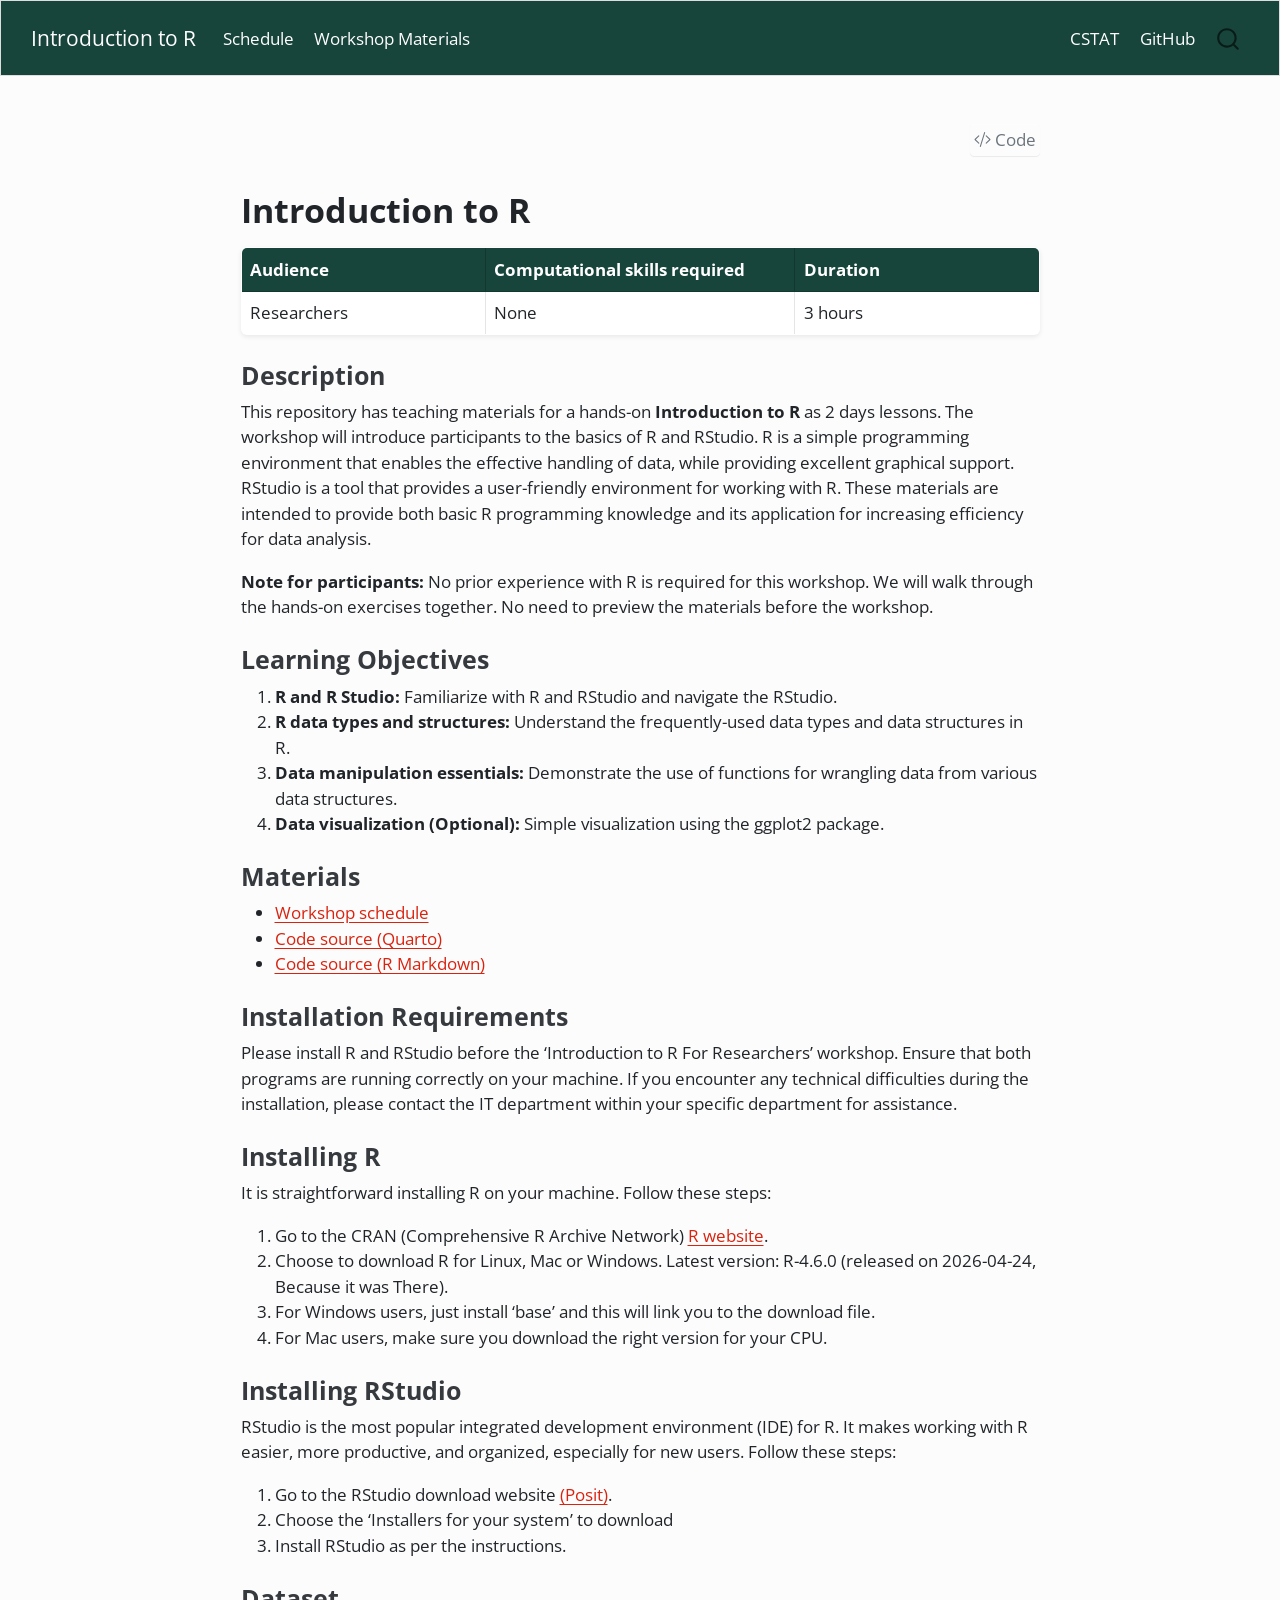
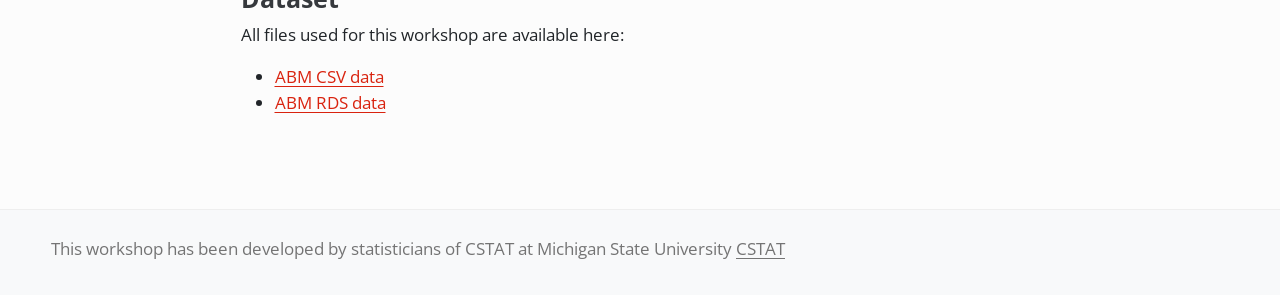
==== docs/index.html @ 6ef00292 "Update rendered docs [skip ci]" ====
<!DOCTYPE html>
<html xmlns="http://www.w3.org/1999/xhtml" lang="en" xml:lang="en"><head>

<meta charset="utf-8">
<meta name="generator" content="quarto-1.10.18">

<meta name="viewport" content="width=device-width, initial-scale=1.0, user-scalable=yes">


<title>Introduction to R</title>
<style>

span.smallcaps{font-variant: small-caps;}
div.columns{display: flex; gap: 1.5em;}
div.column{flex: auto;}
@media screen {
div.columns{gap: min(4vw, 1.5em);}
div.column{overflow-x: auto;}
}
div.hanging-indent{margin-left: 1.5em; text-indent: -1.5em;}
ul.task-list{list-style: none;}
ul.task-list li input[type="checkbox"] {
width: 0.8em;
margin: 0 0.8em 0.2em -1em;  vertical-align: middle;
}

html { -webkit-text-size-adjust: 100%; }
pre > code.sourceCode { white-space: pre; position: relative; }
pre > code.sourceCode > span { display: inline-block; line-height: 1.25; }
pre > code.sourceCode > span:empty { height: 1.2em; }
.sourceCode { overflow: visible; }
code.sourceCode > span { color: inherit; text-decoration: inherit; }
div.sourceCode { margin: 1em 0; }
pre.sourceCode { margin: 0; }
@media screen {
div.sourceCode { overflow: auto; }
}
@media print {
pre > code.sourceCode { white-space: pre-wrap; }
pre > code.sourceCode > span { text-indent: -5em; padding-left: 5em; }
}
pre.numberSource code
{ counter-reset: source-line 0; }
pre.numberSource code > span
{ position: relative; left: -4em; counter-increment: source-line; }
pre.numberSource code > span > a:first-child::before
{ content: counter(source-line);
position: relative; left: -1em; text-align: right; vertical-align: baseline;
border: none; display: inline-block;
-webkit-touch-callout: none; -webkit-user-select: none;
-khtml-user-select: none; -moz-user-select: none;
-ms-user-select: none; user-select: none;
padding: 0 4px; width: 4em;
}
pre.numberSource { margin-left: 3em; padding-left: 4px; }
div.sourceCode
{ }
@media screen {
pre > code.sourceCode > span > a:first-child::before { text-decoration: underline; }
}
</style>


<script>const headroomChanged = new CustomEvent("quarto-hrChanged", {
  detail: {},
  bubbles: true,
  cancelable: false,
  composed: false,
});

const announceDismiss = () => {
  const annEl = window.document.getElementById("quarto-announcement");
  if (annEl) {
    annEl.remove();

    const annId = annEl.getAttribute("data-announcement-id");
    window.localStorage.setItem(`quarto-announce-${annId}`, "true");
  }
};

const announceRegister = () => {
  const annEl = window.document.getElementById("quarto-announcement");
  if (annEl) {
    const annId = annEl.getAttribute("data-announcement-id");
    const isDismissed =
      window.localStorage.getItem(`quarto-announce-${annId}`) || false;
    if (isDismissed) {
      announceDismiss();
      return;
    } else {
      annEl.classList.remove("hidden");
    }

    const actionEl = annEl.querySelector(".quarto-announcement-action");
    if (actionEl) {
      actionEl.addEventListener("click", function (e) {
        e.preventDefault();
        // Hide the bar immediately
        announceDismiss();
      });
    }
  }
};

window.document.addEventListener("DOMContentLoaded", function () {
  let init = false;

  announceRegister();

  // Manage the back to top button, if one is present.
  let lastScrollTop = window.pageYOffset || document.documentElement.scrollTop;
  const scrollDownBuffer = 5;
  const scrollUpBuffer = 35;
  const btn = document.getElementById("quarto-back-to-top");
  const hideBackToTop = () => {
    btn.style.display = "none";
  };
  const showBackToTop = () => {
    btn.style.display = "inline-block";
  };
  if (btn) {
    window.document.addEventListener(
      "scroll",
      function () {
        const currentScrollTop =
          window.pageYOffset || document.documentElement.scrollTop;

        // Shows and hides the button 'intelligently' as the user scrolls
        if (currentScrollTop - scrollDownBuffer > lastScrollTop) {
          hideBackToTop();
          lastScrollTop = currentScrollTop <= 0 ? 0 : currentScrollTop;
        } else if (currentScrollTop < lastScrollTop - scrollUpBuffer) {
          showBackToTop();
          lastScrollTop = currentScrollTop <= 0 ? 0 : currentScrollTop;
        }

        // Show the button at the bottom, hides it at the top
        if (currentScrollTop <= 0) {
          hideBackToTop();
        } else if (
          window.innerHeight + currentScrollTop >=
          document.body.offsetHeight
        ) {
          showBackToTop();
        }
      },
      false
    );
  }

  function throttle(func, wait) {
    var timeout;
    return function () {
      const context = this;
      const args = arguments;
      const later = function () {
        clearTimeout(timeout);
        timeout = null;
        func.apply(context, args);
      };

      if (!timeout) {
        timeout = setTimeout(later, wait);
      }
    };
  }

  function headerOffset() {
    // Set an offset if there is are fixed top navbar
    const headerEl = window.document.querySelector("header.fixed-top");
    if (headerEl) {
      return headerEl.clientHeight;
    } else {
      return 0;
    }
  }

  function footerOffset() {
    const footerEl = window.document.querySelector("footer.footer");
    if (footerEl) {
      return footerEl.clientHeight;
    } else {
      return 0;
    }
  }

  function dashboardOffset() {
    const dashboardNavEl = window.document.getElementById(
      "quarto-dashboard-header"
    );
    if (dashboardNavEl !== null) {
      return dashboardNavEl.clientHeight;
    } else {
      return 0;
    }
  }

  function updateDocumentOffsetWithoutAnimation() {
    updateDocumentOffset(false);
  }

  function updateDocumentOffset(animated) {
    // set body offset
    const topOffset = headerOffset();
    const bodyOffset = topOffset + footerOffset() + dashboardOffset();
    const bodyEl = window.document.body;
    bodyEl.setAttribute("data-bs-offset", topOffset);
    bodyEl.style.paddingTop = topOffset + "px";

    // deal with sidebar offsets
    const sidebars = window.document.querySelectorAll(
      ".sidebar, .headroom-target"
    );
    sidebars.forEach((sidebar) => {
      if (!animated) {
        sidebar.classList.add("notransition");
        // Remove the no transition class after the animation has time to complete
        setTimeout(function () {
          sidebar.classList.remove("notransition");
        }, 201);
      }

      if (window.Headroom && sidebar.classList.contains("sidebar-unpinned")) {
        sidebar.style.top = "0";
        sidebar.style.maxHeight = "100vh";
      } else {
        sidebar.style.top = topOffset + "px";
        sidebar.style.maxHeight = "calc(100vh - " + topOffset + "px)";
      }
    });

    // allow space for footer
    const mainContainer = window.document.querySelector(".quarto-container");
    if (mainContainer) {
      mainContainer.style.minHeight = "calc(100vh - " + bodyOffset + "px)";
    }

    // link offset
    let linkStyle = window.document.querySelector("#quarto-target-style");
    if (!linkStyle) {
      linkStyle = window.document.createElement("style");
      linkStyle.setAttribute("id", "quarto-target-style");
      window.document.head.appendChild(linkStyle);
    }
    while (linkStyle.firstChild) {
      linkStyle.removeChild(linkStyle.firstChild);
    }
    if (topOffset > 0) {
      linkStyle.appendChild(
        window.document.createTextNode(`
      section:target::before {
        content: "";
        display: block;
        height: ${topOffset}px;
        margin: -${topOffset}px 0 0;
      }`)
      );
    }
    if (init) {
      window.dispatchEvent(headroomChanged);
    }
    init = true;
  }

  // initialize headroom
  var header = window.document.querySelector("#quarto-header");
  if (header && window.Headroom) {
    const headroom = new window.Headroom(header, {
      tolerance: 5,
      onPin: function () {
        const sidebars = window.document.querySelectorAll(
          ".sidebar, .headroom-target"
        );
        sidebars.forEach((sidebar) => {
          sidebar.classList.remove("sidebar-unpinned");
        });
        updateDocumentOffset();
      },
      onUnpin: function () {
        const sidebars = window.document.querySelectorAll(
          ".sidebar, .headroom-target"
        );
        sidebars.forEach((sidebar) => {
          sidebar.classList.add("sidebar-unpinned");
        });
        updateDocumentOffset();
      },
    });
    headroom.init();

    let frozen = false;
    window.quartoToggleHeadroom = function () {
      if (frozen) {
        headroom.unfreeze();
        frozen = false;
      } else {
        headroom.freeze();
        frozen = true;
      }
    };
  }

  window.addEventListener(
    "hashchange",
    function (e) {
      if (
        getComputedStyle(document.documentElement).scrollBehavior !== "smooth"
      ) {
        window.scrollTo(0, window.pageYOffset - headerOffset());
      }
    },
    false
  );

  // Observe size changed for the header
  const headerEl = window.document.querySelector("header.fixed-top");
  if (headerEl && window.ResizeObserver) {
    const observer = new window.ResizeObserver(() => {
      setTimeout(updateDocumentOffsetWithoutAnimation, 0);
    });
    observer.observe(headerEl, {
      attributes: true,
      childList: true,
      characterData: true,
    });
  } else {
    window.addEventListener(
      "resize",
      throttle(updateDocumentOffsetWithoutAnimation, 50)
    );
  }
  setTimeout(updateDocumentOffsetWithoutAnimation, 250);

  // fixup index.html links if we aren't on the filesystem
  if (window.location.protocol !== "file:") {
    const links = window.document.querySelectorAll("a");
    for (let i = 0; i < links.length; i++) {
      if (links[i].href) {
        links[i].dataset.originalHref = links[i].href;
        // only strip index.html at the end of the path (optionally followed
        // by a query or fragment) so that files like index.html.md
        // (alternate-format twins) are left alone (#14667)
        links[i].href = links[i].href.replace(/\/index\.html(?=[?#]|$)/, "/");
      }
    }

    // Fixup any sharing links that require urls
    // Append url to any sharing urls
    const sharingLinks = window.document.querySelectorAll(
      "a.sidebar-tools-main-item, a.quarto-navigation-tool, a.quarto-navbar-tools, a.quarto-navbar-tools-item"
    );
    for (let i = 0; i < sharingLinks.length; i++) {
      const sharingLink = sharingLinks[i];
      const href = sharingLink.getAttribute("href");
      if (href) {
        sharingLink.setAttribute(
          "href",
          href.replace("|url|", window.location.href)
        );
      }
    }

    // Scroll the active navigation item into view, if necessary
    const navSidebar = window.document.querySelector("nav#quarto-sidebar");
    if (navSidebar) {
      // Find the active item
      const activeItem = navSidebar.querySelector("li.sidebar-item a.active");
      if (activeItem) {
        // Wait for the scroll height and height to resolve by observing size changes on the
        // nav element that is scrollable
        const resizeObserver = new ResizeObserver((_entries) => {
          // The bottom of the element
          const elBottom = activeItem.offsetTop;
          const viewBottom = navSidebar.scrollTop + navSidebar.clientHeight;

          // The element height and scroll height are the same, then we are still loading
          if (viewBottom !== navSidebar.scrollHeight) {
            // Determine if the item isn't visible and scroll to it
            if (elBottom >= viewBottom) {
              navSidebar.scrollTop = elBottom;
            }

            // stop observing now since we've completed the scroll
            resizeObserver.unobserve(navSidebar);
          }
        });
        resizeObserver.observe(navSidebar);
      }
    }
  }
});
</script>
<script>/*!
 * headroom.js v0.12.0 - Give your page some headroom. Hide your header until you need it
 * Copyright (c) 2020 Nick Williams - http://wicky.nillia.ms/headroom.js
 * License: MIT
 */

!function(t,n){"object"==typeof exports&&"undefined"!=typeof module?module.exports=n():"function"==typeof define&&define.amd?define(n):(t=t||self).Headroom=n()}(this,function(){"use strict";function t(){return"undefined"!=typeof window}function d(t){return function(t){return t&&t.document&&function(t){return 9===t.nodeType}(t.document)}(t)?function(t){var n=t.document,o=n.body,s=n.documentElement;return{scrollHeight:function(){return Math.max(o.scrollHeight,s.scrollHeight,o.offsetHeight,s.offsetHeight,o.clientHeight,s.clientHeight)},height:function(){return t.innerHeight||s.clientHeight||o.clientHeight},scrollY:function(){return void 0!==t.pageYOffset?t.pageYOffset:(s||o.parentNode||o).scrollTop}}}(t):function(t){return{scrollHeight:function(){return Math.max(t.scrollHeight,t.offsetHeight,t.clientHeight)},height:function(){return Math.max(t.offsetHeight,t.clientHeight)},scrollY:function(){return t.scrollTop}}}(t)}function n(t,s,e){var n,o=function(){var n=!1;try{var t={get passive(){n=!0}};window.addEventListener("test",t,t),window.removeEventListener("test",t,t)}catch(t){n=!1}return n}(),i=!1,r=d(t),l=r.scrollY(),a={};function c(){var t=Math.round(r.scrollY()),n=r.height(),o=r.scrollHeight();a.scrollY=t,a.lastScrollY=l,a.direction=l<t?"down":"up",a.distance=Math.abs(t-l),a.isOutOfBounds=t<0||o<t+n,a.top=t<=s.offset[a.direction],a.bottom=o<=t+n,a.toleranceExceeded=a.distance>s.tolerance[a.direction],e(a),l=t,i=!1}function h(){i||(i=!0,n=requestAnimationFrame(c))}var u=!!o&&{passive:!0,capture:!1};return t.addEventListener("scroll",h,u),c(),{destroy:function(){cancelAnimationFrame(n),t.removeEventListener("scroll",h,u)}}}function o(t){return t===Object(t)?t:{down:t,up:t}}function s(t,n){n=n||{},Object.assign(this,s.options,n),this.classes=Object.assign({},s.options.classes,n.classes),this.elem=t,this.tolerance=o(this.tolerance),this.offset=o(this.offset),this.initialised=!1,this.frozen=!1}return s.prototype={constructor:s,init:function(){return s.cutsTheMustard&&!this.initialised&&(this.addClass("initial"),this.initialised=!0,setTimeout(function(t){t.scrollTracker=n(t.scroller,{offset:t.offset,tolerance:t.tolerance},t.update.bind(t))},100,this)),this},destroy:function(){this.initialised=!1,Object.keys(this.classes).forEach(this.removeClass,this),this.scrollTracker.destroy()},unpin:function(){!this.hasClass("pinned")&&this.hasClass("unpinned")||(this.addClass("unpinned"),this.removeClass("pinned"),this.onUnpin&&this.onUnpin.call(this))},pin:function(){this.hasClass("unpinned")&&(this.addClass("pinned"),this.removeClass("unpinned"),this.onPin&&this.onPin.call(this))},freeze:function(){this.frozen=!0,this.addClass("frozen")},unfreeze:function(){this.frozen=!1,this.removeClass("frozen")},top:function(){this.hasClass("top")||(this.addClass("top"),this.removeClass("notTop"),this.onTop&&this.onTop.call(this))},notTop:function(){this.hasClass("notTop")||(this.addClass("notTop"),this.removeClass("top"),this.onNotTop&&this.onNotTop.call(this))},bottom:function(){this.hasClass("bottom")||(this.addClass("bottom"),this.removeClass("notBottom"),this.onBottom&&this.onBottom.call(this))},notBottom:function(){this.hasClass("notBottom")||(this.addClass("notBottom"),this.removeClass("bottom"),this.onNotBottom&&this.onNotBottom.call(this))},shouldUnpin:function(t){return"down"===t.direction&&!t.top&&t.toleranceExceeded},shouldPin:function(t){return"up"===t.direction&&t.toleranceExceeded||t.top},addClass:function(t){this.elem.classList.add.apply(this.elem.classList,this.classes[t].split(" "))},removeClass:function(t){this.elem.classList.remove.apply(this.elem.classList,this.classes[t].split(" "))},hasClass:function(t){return this.classes[t].split(" ").every(function(t){return this.classList.contains(t)},this.elem)},update:function(t){t.isOutOfBounds||!0!==this.frozen&&(t.top?this.top():this.notTop(),t.bottom?this.bottom():this.notBottom(),this.shouldUnpin(t)?this.unpin():this.shouldPin(t)&&this.pin())}},s.options={tolerance:{up:0,down:0},offset:0,scroller:t()?window:null,classes:{frozen:"headroom--frozen",pinned:"headroom--pinned",unpinned:"headroom--unpinned",top:"headroom--top",notTop:"headroom--not-top",bottom:"headroom--bottom",notBottom:"headroom--not-bottom",initial:"headroom"}},s.cutsTheMustard=!!(t()&&function(){}.bind&&"classList"in document.documentElement&&Object.assign&&Object.keys&&requestAnimationFrame),s});
</script>
<script>/*!
 * clipboard.js v2.0.11
 * https://clipboardjs.com/
 *
 * Licensed MIT © Zeno Rocha
 */
!function(t,e){"object"==typeof exports&&"object"==typeof module?module.exports=e():"function"==typeof define&&define.amd?define([],e):"object"==typeof exports?exports.ClipboardJS=e():t.ClipboardJS=e()}(this,function(){return n={686:function(t,e,n){"use strict";n.d(e,{default:function(){return b}});var e=n(279),i=n.n(e),e=n(370),u=n.n(e),e=n(817),r=n.n(e);function c(t){try{return document.execCommand(t)}catch(t){return}}var a=function(t){t=r()(t);return c("cut"),t};function o(t,e){var n,o,t=(n=t,o="rtl"===document.documentElement.getAttribute("dir"),(t=document.createElement("textarea")).style.fontSize="12pt",t.style.border="0",t.style.padding="0",t.style.margin="0",t.style.position="absolute",t.style[o?"right":"left"]="-9999px",o=window.pageYOffset||document.documentElement.scrollTop,t.style.top="".concat(o,"px"),t.setAttribute("readonly",""),t.value=n,t);return e.container.appendChild(t),e=r()(t),c("copy"),t.remove(),e}var f=function(t){var e=1<arguments.length&&void 0!==arguments[1]?arguments[1]:{container:document.body},n="";return"string"==typeof t?n=o(t,e):t instanceof HTMLInputElement&&!["text","search","url","tel","password"].includes(null==t?void 0:t.type)?n=o(t.value,e):(n=r()(t),c("copy")),n};function l(t){return(l="function"==typeof Symbol&&"symbol"==typeof Symbol.iterator?function(t){return typeof t}:function(t){return t&&"function"==typeof Symbol&&t.constructor===Symbol&&t!==Symbol.prototype?"symbol":typeof t})(t)}var s=function(){var t=0<arguments.length&&void 0!==arguments[0]?arguments[0]:{},e=t.action,n=void 0===e?"copy":e,o=t.container,e=t.target,t=t.text;if("copy"!==n&&"cut"!==n)throw new Error('Invalid "action" value, use either "copy" or "cut"');if(void 0!==e){if(!e||"object"!==l(e)||1!==e.nodeType)throw new Error('Invalid "target" value, use a valid Element');if("copy"===n&&e.hasAttribute("disabled"))throw new Error('Invalid "target" attribute. Please use "readonly" instead of "disabled" attribute');if("cut"===n&&(e.hasAttribute("readonly")||e.hasAttribute("disabled")))throw new Error('Invalid "target" attribute. You can\'t cut text from elements with "readonly" or "disabled" attributes')}return t?f(t,{container:o}):e?"cut"===n?a(e):f(e,{container:o}):void 0};function p(t){return(p="function"==typeof Symbol&&"symbol"==typeof Symbol.iterator?function(t){return typeof t}:function(t){return t&&"function"==typeof Symbol&&t.constructor===Symbol&&t!==Symbol.prototype?"symbol":typeof t})(t)}function d(t,e){for(var n=0;n<e.length;n++){var o=e[n];o.enumerable=o.enumerable||!1,o.configurable=!0,"value"in o&&(o.writable=!0),Object.defineProperty(t,o.key,o)}}function y(t,e){return(y=Object.setPrototypeOf||function(t,e){return t.__proto__=e,t})(t,e)}function h(n){var o=function(){if("undefined"==typeof Reflect||!Reflect.construct)return!1;if(Reflect.construct.sham)return!1;if("function"==typeof Proxy)return!0;try{return Date.prototype.toString.call(Reflect.construct(Date,[],function(){})),!0}catch(t){return!1}}();return function(){var t,e=v(n);return t=o?(t=v(this).constructor,Reflect.construct(e,arguments,t)):e.apply(this,arguments),e=this,!(t=t)||"object"!==p(t)&&"function"!=typeof t?function(t){if(void 0!==t)return t;throw new ReferenceError("this hasn't been initialised - super() hasn't been called")}(e):t}}function v(t){return(v=Object.setPrototypeOf?Object.getPrototypeOf:function(t){return t.__proto__||Object.getPrototypeOf(t)})(t)}function m(t,e){t="data-clipboard-".concat(t);if(e.hasAttribute(t))return e.getAttribute(t)}var b=function(){!function(t,e){if("function"!=typeof e&&null!==e)throw new TypeError("Super expression must either be null or a function");t.prototype=Object.create(e&&e.prototype,{constructor:{value:t,writable:!0,configurable:!0}}),e&&y(t,e)}(r,i());var t,e,n,o=h(r);function r(t,e){var n;return function(t){if(!(t instanceof r))throw new TypeError("Cannot call a class as a function")}(this),(n=o.call(this)).resolveOptions(e),n.listenClick(t),n}return t=r,n=[{key:"copy",value:function(t){var e=1<arguments.length&&void 0!==arguments[1]?arguments[1]:{container:document.body};return f(t,e)}},{key:"cut",value:function(t){return a(t)}},{key:"isSupported",value:function(){var t=0<arguments.length&&void 0!==arguments[0]?arguments[0]:["copy","cut"],t="string"==typeof t?[t]:t,e=!!document.queryCommandSupported;return t.forEach(function(t){e=e&&!!document.queryCommandSupported(t)}),e}}],(e=[{key:"resolveOptions",value:function(){var t=0<arguments.length&&void 0!==arguments[0]?arguments[0]:{};this.action="function"==typeof t.action?t.action:this.defaultAction,this.target="function"==typeof t.target?t.target:this.defaultTarget,this.text="function"==typeof t.text?t.text:this.defaultText,this.container="object"===p(t.container)?t.container:document.body}},{key:"listenClick",value:function(t){var e=this;this.listener=u()(t,"click",function(t){return e.onClick(t)})}},{key:"onClick",value:function(t){var e=t.delegateTarget||t.currentTarget,n=this.action(e)||"copy",t=s({action:n,container:this.container,target:this.target(e),text:this.text(e)});this.emit(t?"success":"error",{action:n,text:t,trigger:e,clearSelection:function(){e&&e.focus(),window.getSelection().removeAllRanges()}})}},{key:"defaultAction",value:function(t){return m("action",t)}},{key:"defaultTarget",value:function(t){t=m("target",t);if(t)return document.querySelector(t)}},{key:"defaultText",value:function(t){return m("text",t)}},{key:"destroy",value:function(){this.listener.destroy()}}])&&d(t.prototype,e),n&&d(t,n),r}()},828:function(t){var e;"undefined"==typeof Element||Element.prototype.matches||((e=Element.prototype).matches=e.matchesSelector||e.mozMatchesSelector||e.msMatchesSelector||e.oMatchesSelector||e.webkitMatchesSelector),t.exports=function(t,e){for(;t&&9!==t.nodeType;){if("function"==typeof t.matches&&t.matches(e))return t;t=t.parentNode}}},438:function(t,e,n){var u=n(828);function i(t,e,n,o,r){var i=function(e,n,t,o){return function(t){t.delegateTarget=u(t.target,n),t.delegateTarget&&o.call(e,t)}}.apply(this,arguments);return t.addEventListener(n,i,r),{destroy:function(){t.removeEventListener(n,i,r)}}}t.exports=function(t,e,n,o,r){return"function"==typeof t.addEventListener?i.apply(null,arguments):"function"==typeof n?i.bind(null,document).apply(null,arguments):("string"==typeof t&&(t=document.querySelectorAll(t)),Array.prototype.map.call(t,function(t){return i(t,e,n,o,r)}))}},879:function(t,n){n.node=function(t){return void 0!==t&&t instanceof HTMLElement&&1===t.nodeType},n.nodeList=function(t){var e=Object.prototype.toString.call(t);return void 0!==t&&("[object NodeList]"===e||"[object HTMLCollection]"===e)&&"length"in t&&(0===t.length||n.node(t[0]))},n.string=function(t){return"string"==typeof t||t instanceof String},n.fn=function(t){return"[object Function]"===Object.prototype.toString.call(t)}},370:function(t,e,n){var f=n(879),l=n(438);t.exports=function(t,e,n){if(!t&&!e&&!n)throw new Error("Missing required arguments");if(!f.string(e))throw new TypeError("Second argument must be a String");if(!f.fn(n))throw new TypeError("Third argument must be a Function");if(f.node(t))return c=e,a=n,(u=t).addEventListener(c,a),{destroy:function(){u.removeEventListener(c,a)}};if(f.nodeList(t))return o=t,r=e,i=n,Array.prototype.forEach.call(o,function(t){t.addEventListener(r,i)}),{destroy:function(){Array.prototype.forEach.call(o,function(t){t.removeEventListener(r,i)})}};if(f.string(t))return t=t,e=e,n=n,l(document.body,t,e,n);throw new TypeError("First argument must be a String, HTMLElement, HTMLCollection, or NodeList");var o,r,i,u,c,a}},817:function(t){t.exports=function(t){var e,n="SELECT"===t.nodeName?(t.focus(),t.value):"INPUT"===t.nodeName||"TEXTAREA"===t.nodeName?((e=t.hasAttribute("readonly"))||t.setAttribute("readonly",""),t.select(),t.setSelectionRange(0,t.value.length),e||t.removeAttribute("readonly"),t.value):(t.hasAttribute("contenteditable")&&t.focus(),n=window.getSelection(),(e=document.createRange()).selectNodeContents(t),n.removeAllRanges(),n.addRange(e),n.toString());return n}},279:function(t){function e(){}e.prototype={on:function(t,e,n){var o=this.e||(this.e={});return(o[t]||(o[t]=[])).push({fn:e,ctx:n}),this},once:function(t,e,n){var o=this;function r(){o.off(t,r),e.apply(n,arguments)}return r._=e,this.on(t,r,n)},emit:function(t){for(var e=[].slice.call(arguments,1),n=((this.e||(this.e={}))[t]||[]).slice(),o=0,r=n.length;o<r;o++)n[o].fn.apply(n[o].ctx,e);return this},off:function(t,e){var n=this.e||(this.e={}),o=n[t],r=[];if(o&&e)for(var i=0,u=o.length;i<u;i++)o[i].fn!==e&&o[i].fn._!==e&&r.push(o[i]);return r.length?n[t]=r:delete n[t],this}},t.exports=e,t.exports.TinyEmitter=e}},r={},o.n=function(t){var e=t&&t.__esModule?function(){return t.default}:function(){return t};return o.d(e,{a:e}),e},o.d=function(t,e){for(var n in e)o.o(e,n)&&!o.o(t,n)&&Object.defineProperty(t,n,{enumerable:!0,get:e[n]})},o.o=function(t,e){return Object.prototype.hasOwnProperty.call(t,e)},o(686).default;function o(t){if(r[t])return r[t].exports;var e=r[t]={exports:{}};return n[t](e,e.exports,o),e.exports}var n,r});</script>
<script>/*! @algolia/autocomplete-js 1.19.1 | MIT License | © Algolia, Inc. and contributors | https://github.com/algolia/autocomplete */
!function(e,t){"object"==typeof exports&&"undefined"!=typeof module?t(exports):"function"==typeof define&&define.amd?define(["exports"],t):t((e="undefined"!=typeof globalThis?globalThis:e||self)["@algolia/autocomplete-js"]={})}(this,(function(e){"use strict";function t(e,t){var n=Object.keys(e);if(Object.getOwnPropertySymbols){var r=Object.getOwnPropertySymbols(e);t&&(r=r.filter((function(t){return Object.getOwnPropertyDescriptor(e,t).enumerable}))),n.push.apply(n,r)}return n}function n(e){for(var n=1;n<arguments.length;n++){var r=null!=arguments[n]?arguments[n]:{};n%2?t(Object(r),!0).forEach((function(t){o(e,t,r[t])})):Object.getOwnPropertyDescriptors?Object.defineProperties(e,Object.getOwnPropertyDescriptors(r)):t(Object(r)).forEach((function(t){Object.defineProperty(e,t,Object.getOwnPropertyDescriptor(r,t))}))}return e}function r(e){return r="function"==typeof Symbol&&"symbol"==typeof Symbol.iterator?function(e){return typeof e}:function(e){return e&&"function"==typeof Symbol&&e.constructor===Symbol&&e!==Symbol.prototype?"symbol":typeof e},r(e)}function o(e,t,n){return(t=function(e){var t=function(e,t){if("object"!=typeof e||null===e)return e;var n=e[Symbol.toPrimitive];if(void 0!==n){var r=n.call(e,t||"default");if("object"!=typeof r)return r;throw new TypeError("@@toPrimitive must return a primitive value.")}return("string"===t?String:Number)(e)}(e,"string");return"symbol"==typeof t?t:String(t)}(t))in e?Object.defineProperty(e,t,{value:n,enumerable:!0,configurable:!0,writable:!0}):e[t]=n,e}function i(){return i=Object.assign?Object.assign.bind():function(e){for(var t=1;t<arguments.length;t++){var n=arguments[t];for(var r in n)Object.prototype.hasOwnProperty.call(n,r)&&(e[r]=n[r])}return e},i.apply(this,arguments)}function u(e,t){if(null==e)return{};var n,r,o=function(e,t){if(null==e)return{};var n,r,o={},i=Object.keys(e);for(r=0;r<i.length;r++)n=i[r],t.indexOf(n)>=0||(o[n]=e[n]);return o}(e,t);if(Object.getOwnPropertySymbols){var i=Object.getOwnPropertySymbols(e);for(r=0;r<i.length;r++)n=i[r],t.indexOf(n)>=0||Object.prototype.propertyIsEnumerable.call(e,n)&&(o[n]=e[n])}return o}function a(e,t){return function(e){if(Array.isArray(e))return e}(e)||function(e,t){var n=null==e?null:"undefined"!=typeof Symbol&&e[Symbol.iterator]||e["@@iterator"];if(null!=n){var r,o,i,u,a=[],l=!0,c=!1;try{if(i=(n=n.call(e)).next,0===t){if(Object(n)!==n)return;l=!1}else for(;!(l=(r=i.call(n)).done)&&(a.push(r.value),a.length!==t);l=!0);}catch(e){c=!0,o=e}finally{try{if(!l&&null!=n.return&&(u=n.return(),Object(u)!==u))return}finally{if(c)throw o}}return a}}(e,t)||c(e,t)||function(){throw new TypeError("Invalid attempt to destructure non-iterable instance.\nIn order to be iterable, non-array objects must have a [Symbol.iterator]() method.")}()}function l(e){return function(e){if(Array.isArray(e))return s(e)}(e)||function(e){if("undefined"!=typeof Symbol&&null!=e[Symbol.iterator]||null!=e["@@iterator"])return Array.from(e)}(e)||c(e)||function(){throw new TypeError("Invalid attempt to spread non-iterable instance.\nIn order to be iterable, non-array objects must have a [Symbol.iterator]() method.")}()}function c(e,t){if(e){if("string"==typeof e)return s(e,t);var n=Object.prototype.toString.call(e).slice(8,-1);return"Object"===n&&e.constructor&&(n=e.constructor.name),"Map"===n||"Set"===n?Array.from(e):"Arguments"===n||/^(?:Ui|I)nt(?:8|16|32)(?:Clamped)?Array$/.test(n)?s(e,t):void 0}}function s(e,t){(null==t||t>e.length)&&(t=e.length);for(var n=0,r=new Array(t);n<t;n++)r[n]=e[n];return r}function f(e){return{current:e}}function p(e,t){var n=void 0;return function(){for(var r=arguments.length,o=new Array(r),i=0;i<r;i++)o[i]=arguments[i];n&&clearTimeout(n),n=setTimeout((function(){return e.apply(void 0,o)}),t)}}function m(e){return e.reduce((function(e,t){return e.concat(t)}),[])}var v=0;function d(){return"autocomplete-".concat(v++)}function y(e,t){return t.reduce((function(e,t){return e&&e[t]}),e)}function b(e){return 0===e.collections.length?0:e.collections.reduce((function(e,t){return e+t.items.length}),0)}function g(e){return e!==Object(e)}function h(e,t){if(e===t)return!0;if(g(e)||g(t)||"function"==typeof e||"function"==typeof t)return e===t;if(Object.keys(e).length!==Object.keys(t).length)return!1;for(var n=0,r=Object.keys(e);n<r.length;n++){var o=r[n];if(!(o in t))return!1;if(!h(e[o],t[o]))return!1}return!0}var _=function(){};var O="1.19.1",S=[{segment:"autocomplete-core",version:O}];function j(e){var t=e.item,n=e.items,r=void 0===n?[]:n;return{index:t.__autocomplete_indexName,items:[t],positions:[1+r.findIndex((function(e){return e.objectID===t.objectID}))],queryID:t.__autocomplete_queryID,algoliaSource:["autocomplete"]}}function P(e,t){return function(e){if(Array.isArray(e))return e}(e)||function(e,t){var n=null==e?null:"undefined"!=typeof Symbol&&e[Symbol.iterator]||e["@@iterator"];if(null!=n){var r,o,i,u,a=[],l=!0,c=!1;try{if(i=(n=n.call(e)).next,0===t){if(Object(n)!==n)return;l=!1}else for(;!(l=(r=i.call(n)).done)&&(a.push(r.value),a.length!==t);l=!0);}catch(e){c=!0,o=e}finally{try{if(!l&&null!=n.return&&(u=n.return(),Object(u)!==u))return}finally{if(c)throw o}}return a}}(e,t)||function(e,t){if(!e)return;if("string"==typeof e)return w(e,t);var n=Object.prototype.toString.call(e).slice(8,-1);"Object"===n&&e.constructor&&(n=e.constructor.name);if("Map"===n||"Set"===n)return Array.from(e);if("Arguments"===n||/^(?:Ui|I)nt(?:8|16|32)(?:Clamped)?Array$/.test(n))return w(e,t)}(e,t)||function(){throw new TypeError("Invalid attempt to destructure non-iterable instance.\nIn order to be iterable, non-array objects must have a [Symbol.iterator]() method.")}()}function w(e,t){(null==t||t>e.length)&&(t=e.length);for(var n=0,r=new Array(t);n<t;n++)r[n]=e[n];return r}var I=["items"],A=["items"];function E(e){return E="function"==typeof Symbol&&"symbol"==typeof Symbol.iterator?function(e){return typeof e}:function(e){return e&&"function"==typeof Symbol&&e.constructor===Symbol&&e!==Symbol.prototype?"symbol":typeof e},E(e)}function D(e){return function(e){if(Array.isArray(e))return C(e)}(e)||function(e){if("undefined"!=typeof Symbol&&null!=e[Symbol.iterator]||null!=e["@@iterator"])return Array.from(e)}(e)||function(e,t){if(!e)return;if("string"==typeof e)return C(e,t);var n=Object.prototype.toString.call(e).slice(8,-1);"Object"===n&&e.constructor&&(n=e.constructor.name);if("Map"===n||"Set"===n)return Array.from(e);if("Arguments"===n||/^(?:Ui|I)nt(?:8|16|32)(?:Clamped)?Array$/.test(n))return C(e,t)}(e)||function(){throw new TypeError("Invalid attempt to spread non-iterable instance.\nIn order to be iterable, non-array objects must have a [Symbol.iterator]() method.")}()}function C(e,t){(null==t||t>e.length)&&(t=e.length);for(var n=0,r=new Array(t);n<t;n++)r[n]=e[n];return r}function k(e,t){if(null==e)return{};var n,r,o=function(e,t){if(null==e)return{};var n,r,o={},i=Object.keys(e);for(r=0;r<i.length;r++)n=i[r],t.indexOf(n)>=0||(o[n]=e[n]);return o}(e,t);if(Object.getOwnPropertySymbols){var i=Object.getOwnPropertySymbols(e);for(r=0;r<i.length;r++)n=i[r],t.indexOf(n)>=0||Object.prototype.propertyIsEnumerable.call(e,n)&&(o[n]=e[n])}return o}function x(e,t){var n=Object.keys(e);if(Object.getOwnPropertySymbols){var r=Object.getOwnPropertySymbols(e);t&&(r=r.filter((function(t){return Object.getOwnPropertyDescriptor(e,t).enumerable}))),n.push.apply(n,r)}return n}function N(e){for(var t=1;t<arguments.length;t++){var n=null!=arguments[t]?arguments[t]:{};t%2?x(Object(n),!0).forEach((function(t){T(e,t,n[t])})):Object.getOwnPropertyDescriptors?Object.defineProperties(e,Object.getOwnPropertyDescriptors(n)):x(Object(n)).forEach((function(t){Object.defineProperty(e,t,Object.getOwnPropertyDescriptor(n,t))}))}return e}function T(e,t,n){return(t=function(e){var t=function(e,t){if("object"!==E(e)||null===e)return e;var n=e[Symbol.toPrimitive];if(void 0!==n){var r=n.call(e,t||"default");if("object"!==E(r))return r;throw new TypeError("@@toPrimitive must return a primitive value.")}return("string"===t?String:Number)(e)}(e,"string");return"symbol"===E(t)?t:String(t)}(t))in e?Object.defineProperty(e,t,{value:n,enumerable:!0,configurable:!0,writable:!0}):e[t]=n,e}function q(e){for(var t=arguments.length>1&&void 0!==arguments[1]?arguments[1]:20,n=[],r=0;r<e.objectIDs.length;r+=t)n.push(N(N({},e),{},{objectIDs:e.objectIDs.slice(r,r+t)}));return n}function B(e){return e.map((function(e){var t=e.items,n=k(e,I);return N(N({},n),{},{objectIDs:(null==t?void 0:t.map((function(e){return e.objectID})))||n.objectIDs})}))}function R(e){var t,n,r,o=(t=P((e.version||"").split(".").map(Number),2),n=t[0],r=t[1],n>=3||2===n&&r>=4||1===n&&r>=10);function i(t,n,r){if(o&&void 0!==r){var i=r[0].__autocomplete_algoliaCredentials,u={"X-Algolia-Application-Id":i.appId,"X-Algolia-API-Key":i.apiKey};e.apply(void 0,[t].concat(D(n),[{headers:u}]))}else e.apply(void 0,[t].concat(D(n)))}return{init:function(t,n){e("init",{appId:t,apiKey:n})},setAuthenticatedUserToken:function(t){e("setAuthenticatedUserToken",t)},setUserToken:function(t){e("setUserToken",t)},clickedObjectIDsAfterSearch:function(){for(var e=arguments.length,t=new Array(e),n=0;n<e;n++)t[n]=arguments[n];t.length>0&&i("clickedObjectIDsAfterSearch",B(t),t[0].items)},clickedObjectIDs:function(){for(var e=arguments.length,t=new Array(e),n=0;n<e;n++)t[n]=arguments[n];t.length>0&&i("clickedObjectIDs",B(t),t[0].items)},clickedFilters:function(){for(var t=arguments.length,n=new Array(t),r=0;r<t;r++)n[r]=arguments[r];n.length>0&&e.apply(void 0,["clickedFilters"].concat(n))},convertedObjectIDsAfterSearch:function(){for(var e=arguments.length,t=new Array(e),n=0;n<e;n++)t[n]=arguments[n];t.length>0&&i("convertedObjectIDsAfterSearch",B(t),t[0].items)},convertedObjectIDs:function(){for(var e=arguments.length,t=new Array(e),n=0;n<e;n++)t[n]=arguments[n];t.length>0&&i("convertedObjectIDs",B(t),t[0].items)},convertedFilters:function(){for(var t=arguments.length,n=new Array(t),r=0;r<t;r++)n[r]=arguments[r];n.length>0&&e.apply(void 0,["convertedFilters"].concat(n))},viewedObjectIDs:function(){for(var e=arguments.length,t=new Array(e),n=0;n<e;n++)t[n]=arguments[n];t.length>0&&t.reduce((function(e,t){var n=t.items,r=k(t,A);return[].concat(D(e),D(q(N(N({},r),{},{objectIDs:(null==n?void 0:n.map((function(e){return e.objectID})))||r.objectIDs})).map((function(e){return{items:n,payload:e}}))))}),[]).forEach((function(e){var t=e.items;return i("viewedObjectIDs",[e.payload],t)}))},viewedFilters:function(){for(var t=arguments.length,n=new Array(t),r=0;r<t;r++)n[r]=arguments[r];n.length>0&&e.apply(void 0,["viewedFilters"].concat(n))}}}function L(e){var t=e.items.reduce((function(e,t){var n;return e[t.__autocomplete_indexName]=(null!==(n=e[t.__autocomplete_indexName])&&void 0!==n?n:[]).concat(t),e}),{});return Object.keys(t).map((function(e){return{index:e,items:t[e],algoliaSource:["autocomplete"]}}))}function F(e){return e.objectID&&e.__autocomplete_indexName&&e.__autocomplete_queryID}function U(e){return U="function"==typeof Symbol&&"symbol"==typeof Symbol.iterator?function(e){return typeof e}:function(e){return e&&"function"==typeof Symbol&&e.constructor===Symbol&&e!==Symbol.prototype?"symbol":typeof e},U(e)}function M(e){return function(e){if(Array.isArray(e))return H(e)}(e)||function(e){if("undefined"!=typeof Symbol&&null!=e[Symbol.iterator]||null!=e["@@iterator"])return Array.from(e)}(e)||function(e,t){if(!e)return;if("string"==typeof e)return H(e,t);var n=Object.prototype.toString.call(e).slice(8,-1);"Object"===n&&e.constructor&&(n=e.constructor.name);if("Map"===n||"Set"===n)return Array.from(e);if("Arguments"===n||/^(?:Ui|I)nt(?:8|16|32)(?:Clamped)?Array$/.test(n))return H(e,t)}(e)||function(){throw new TypeError("Invalid attempt to spread non-iterable instance.\nIn order to be iterable, non-array objects must have a [Symbol.iterator]() method.")}()}function H(e,t){(null==t||t>e.length)&&(t=e.length);for(var n=0,r=new Array(t);n<t;n++)r[n]=e[n];return r}function V(e,t){var n=Object.keys(e);if(Object.getOwnPropertySymbols){var r=Object.getOwnPropertySymbols(e);t&&(r=r.filter((function(t){return Object.getOwnPropertyDescriptor(e,t).enumerable}))),n.push.apply(n,r)}return n}function W(e){for(var t=1;t<arguments.length;t++){var n=null!=arguments[t]?arguments[t]:{};t%2?V(Object(n),!0).forEach((function(t){Q(e,t,n[t])})):Object.getOwnPropertyDescriptors?Object.defineProperties(e,Object.getOwnPropertyDescriptors(n)):V(Object(n)).forEach((function(t){Object.defineProperty(e,t,Object.getOwnPropertyDescriptor(n,t))}))}return e}function Q(e,t,n){return(t=function(e){var t=function(e,t){if("object"!==U(e)||null===e)return e;var n=e[Symbol.toPrimitive];if(void 0!==n){var r=n.call(e,t||"default");if("object"!==U(r))return r;throw new TypeError("@@toPrimitive must return a primitive value.")}return("string"===t?String:Number)(e)}(e,"string");return"symbol"===U(t)?t:String(t)}(t))in e?Object.defineProperty(e,t,{value:n,enumerable:!0,configurable:!0,writable:!0}):e[t]=n,e}var K="2.15.0",$="https://cdn.jsdelivr.net/npm/search-insights@".concat(K,"/dist/search-insights.min.js"),z=p((function(e){var t=e.onItemsChange,n=e.items,r=e.insights,o=e.state;t({insights:r,insightsEvents:L({items:n}).map((function(e){return W({eventName:"Items Viewed"},e)})),state:o})}),400);function G(e){var t=function(e){return W({onItemsChange:function(e){var t=e.insights,n=e.insightsEvents,r=e.state;t.viewedObjectIDs.apply(t,M(n.map((function(e){return W(W({},e),{},{algoliaSource:J(e.algoliaSource,r.context)})}))))},onSelect:function(e){var t=e.insights,n=e.insightsEvents,r=e.state;t.clickedObjectIDsAfterSearch.apply(t,M(n.map((function(e){return W(W({},e),{},{algoliaSource:J(e.algoliaSource,r.context)})}))))},onActive:_,__autocomplete_clickAnalytics:!0},e)}(e),n=t.insightsClient,r=t.insightsInitParams,o=t.onItemsChange,i=t.onSelect,u=t.onActive,a=t.__autocomplete_clickAnalytics,l=n;if(n||function(e){if("undefined"!=typeof window)e({window:window})}((function(e){var t=e.window,n=t.AlgoliaAnalyticsObject||"aa";"string"==typeof n&&(l=t[n]),l||(t.AlgoliaAnalyticsObject=n,t[n]||(t[n]=function(){t[n].queue||(t[n].queue=[]);for(var e=arguments.length,r=new Array(e),o=0;o<e;o++)r[o]=arguments[o];t[n].queue.push(r)}),t[n].version=K,l=t[n],function(e){var t="[Autocomplete]: Could not load search-insights.js. Please load it manually following https://alg.li/insights-autocomplete";try{var n=e.document.createElement("script");n.async=!0,n.src=$,n.onerror=function(){console.error(t)},document.body.appendChild(n)}catch(e){console.error(t)}}(t))})),!l)return{};r&&l("init",W({partial:!0},r));var c=R(l),s=f([]),m=p((function(e){var t=e.state;if(t.isOpen){var n=t.collections.reduce((function(e,t){return[].concat(M(e),M(t.items))}),[]).filter(F);h(s.current.map((function(e){return e.objectID})),n.map((function(e){return e.objectID})))||(s.current=n,n.length>0&&z({onItemsChange:o,items:n,insights:c,state:t}))}}),0);return{name:"aa.algoliaInsightsPlugin",subscribe:function(e){var t=e.setContext,n=e.onSelect,r=e.onActive;function o(e){t({algoliaInsightsPlugin:{__algoliaSearchParameters:W(W({},a?{clickAnalytics:!0}:{}),e?{userToken:X(e)}:{}),insights:c}})}l("addAlgoliaAgent","insights-plugin"),o(),l("onUserTokenChange",(function(e){o(e)})),l("getUserToken",null,(function(e,t){o(t)})),n((function(e){var t=e.item,n=e.state,r=e.event,o=e.source;F(t)&&i({state:n,event:r,insights:c,item:t,insightsEvents:[W({eventName:"Item Selected"},j({item:t,items:o.getItems().filter(F)}))]})})),r((function(e){var t=e.item,n=e.source,r=e.state,o=e.event;F(t)&&u({state:r,event:o,insights:c,item:t,insightsEvents:[W({eventName:"Item Active"},j({item:t,items:n.getItems().filter(F)}))]})}))},onStateChange:function(e){var t=e.state;m({state:t})},__autocomplete_pluginOptions:e}}function J(){var e,t=arguments.length>0&&void 0!==arguments[0]?arguments[0]:[],n=arguments.length>1?arguments[1]:void 0;return[].concat(M(t),["autocomplete-internal"],M(null!==(e=n.algoliaInsightsPlugin)&&void 0!==e&&e.__automaticInsights?["autocomplete-automatic"]:[]))}function X(e){return"number"==typeof e?e.toString():e}function Y(e,t){var n=t;return{then:function(t,r){return Y(e.then(ee(t,n,e),ee(r,n,e)),n)},catch:function(t){return Y(e.catch(ee(t,n,e)),n)},finally:function(t){return t&&n.onCancelList.push(t),Y(e.finally(ee(t&&function(){return n.onCancelList=[],t()},n,e)),n)},cancel:function(){n.isCanceled=!0;var e=n.onCancelList;n.onCancelList=[],e.forEach((function(e){e()}))},isCanceled:function(){return!0===n.isCanceled}}}function Z(e){return Y(e,{isCanceled:!1,onCancelList:[]})}function ee(e,t,n){return e?function(n){return t.isCanceled?n:e(n)}:n}var te,ne=!0;function re(e,t,n,r){if(!n)return null;if(e<0&&(null===t||null!==r&&0===t))return n+e;var o=(null===t?-1:t)+e;return o<=-1||o>=n?null===r?null:0:o}function oe(e,t){var n=Object.keys(e);if(Object.getOwnPropertySymbols){var r=Object.getOwnPropertySymbols(e);t&&(r=r.filter((function(t){return Object.getOwnPropertyDescriptor(e,t).enumerable}))),n.push.apply(n,r)}return n}function ie(e){for(var t=1;t<arguments.length;t++){var n=null!=arguments[t]?arguments[t]:{};t%2?oe(Object(n),!0).forEach((function(t){ue(e,t,n[t])})):Object.getOwnPropertyDescriptors?Object.defineProperties(e,Object.getOwnPropertyDescriptors(n)):oe(Object(n)).forEach((function(t){Object.defineProperty(e,t,Object.getOwnPropertyDescriptor(n,t))}))}return e}function ue(e,t,n){return(t=function(e){var t=function(e,t){if("object"!==ae(e)||null===e)return e;var n=e[Symbol.toPrimitive];if(void 0!==n){var r=n.call(e,t||"default");if("object"!==ae(r))return r;throw new TypeError("@@toPrimitive must return a primitive value.")}return("string"===t?String:Number)(e)}(e,"string");return"symbol"===ae(t)?t:String(t)}(t))in e?Object.defineProperty(e,t,{value:n,enumerable:!0,configurable:!0,writable:!0}):e[t]=n,e}function ae(e){return ae="function"==typeof Symbol&&"symbol"==typeof Symbol.iterator?function(e){return typeof e}:function(e){return e&&"function"==typeof Symbol&&e.constructor===Symbol&&e!==Symbol.prototype?"symbol":typeof e},ae(e)}function le(e,t){var n="undefined"!=typeof Symbol&&e[Symbol.iterator]||e["@@iterator"];if(!n){if(Array.isArray(e)||(n=function(e,t){if(!e)return;if("string"==typeof e)return ce(e,t);var n=Object.prototype.toString.call(e).slice(8,-1);"Object"===n&&e.constructor&&(n=e.constructor.name);if("Map"===n||"Set"===n)return Array.from(e);if("Arguments"===n||/^(?:Ui|I)nt(?:8|16|32)(?:Clamped)?Array$/.test(n))return ce(e,t)}(e))||t&&e&&"number"==typeof e.length){n&&(e=n);var r=0,o=function(){};return{s:o,n:function(){return r>=e.length?{done:!0}:{done:!1,value:e[r++]}},e:function(e){throw e},f:o}}throw new TypeError("Invalid attempt to iterate non-iterable instance.\nIn order to be iterable, non-array objects must have a [Symbol.iterator]() method.")}var i,u=!0,a=!1;return{s:function(){n=n.call(e)},n:function(){var e=n.next();return u=e.done,e},e:function(e){a=!0,i=e},f:function(){try{u||null==n.return||n.return()}finally{if(a)throw i}}}}function ce(e,t){(null==t||t>e.length)&&(t=e.length);for(var n=0,r=new Array(t);n<t;n++)r[n]=e[n];return r}var se=function(e,t){var n,r=!1,o=[],i=le(e);try{for(i.s();!(n=i.n()).done;){var u,a,l,c=null===(u=n.value.__autocomplete_pluginOptions)||void 0===u||null===(a=(l=u).awaitSubmit)||void 0===a?void 0:a.call(l);if("number"==typeof c)o.push(c);else if(!0===c){r=!0;break}}}catch(e){i.e(e)}finally{i.f()}return r?t.wait():o.length>0?t.wait(Math.max.apply(Math,o)):void 0};function fe(e){var t=function(e){var t=e.collections.map((function(e){return e.items.length})).reduce((function(e,t,n){var r=(e[n-1]||0)+t;return e.push(r),e}),[]).reduce((function(t,n){return n<=e.activeItemId?t+1:t}),0);return e.collections[t]}(e);if(!t)return null;var n=t.items[function(e){for(var t=e.state,n=e.collection,r=!1,o=0,i=0;!1===r;){var u=t.collections[o];if(u===n){r=!0;break}i+=u.items.length,o++}return t.activeItemId-i}({state:e,collection:t})],r=t.source;return{item:n,itemInputValue:r.getItemInputValue({item:n,state:e}),itemUrl:r.getItemUrl({item:n,state:e}),source:r}}function pe(e,t,n){return[e,null==n?void 0:n.sourceId,t].filter(Boolean).join("-").replace(/\s/g,"")}var me=/((gt|sm)-|galaxy nexus)|samsung[- ]|samsungbrowser/i;function ve(e){return e.nativeEvent||e}function de(e){return de="function"==typeof Symbol&&"symbol"==typeof Symbol.iterator?function(e){return typeof e}:function(e){return e&&"function"==typeof Symbol&&e.constructor===Symbol&&e!==Symbol.prototype?"symbol":typeof e},de(e)}function ye(e,t){var n=Object.keys(e);if(Object.getOwnPropertySymbols){var r=Object.getOwnPropertySymbols(e);t&&(r=r.filter((function(t){return Object.getOwnPropertyDescriptor(e,t).enumerable}))),n.push.apply(n,r)}return n}function be(e,t,n){return(t=function(e){var t=function(e,t){if("object"!==de(e)||null===e)return e;var n=e[Symbol.toPrimitive];if(void 0!==n){var r=n.call(e,t||"default");if("object"!==de(r))return r;throw new TypeError("@@toPrimitive must return a primitive value.")}return("string"===t?String:Number)(e)}(e,"string");return"symbol"===de(t)?t:String(t)}(t))in e?Object.defineProperty(e,t,{value:n,enumerable:!0,configurable:!0,writable:!0}):e[t]=n,e}function ge(e,t,n){var r,o=t.initialState;return{getState:function(){return o},dispatch:function(r,i){var u=function(e){for(var t=1;t<arguments.length;t++){var n=null!=arguments[t]?arguments[t]:{};t%2?ye(Object(n),!0).forEach((function(t){be(e,t,n[t])})):Object.getOwnPropertyDescriptors?Object.defineProperties(e,Object.getOwnPropertyDescriptors(n)):ye(Object(n)).forEach((function(t){Object.defineProperty(e,t,Object.getOwnPropertyDescriptor(n,t))}))}return e}({},o);o=e(o,{type:r,props:t,payload:i}),n({state:o,prevState:u})},pendingRequests:(r=[],{add:function(e){return r.push(e),e.finally((function(){r=r.filter((function(t){return t!==e}))}))},cancelAll:function(){r.forEach((function(e){return e.cancel()}))},isEmpty:function(){return 0===r.length},wait:function(e){return ne?(ne=!1,te=e?Promise.race([Promise.all(r),new Promise((function(t){return setTimeout(t,e)}))]):Promise.all(r),te.then((function(){ne=!0}))):te}})}}function he(e){return he="function"==typeof Symbol&&"symbol"==typeof Symbol.iterator?function(e){return typeof e}:function(e){return e&&"function"==typeof Symbol&&e.constructor===Symbol&&e!==Symbol.prototype?"symbol":typeof e},he(e)}function _e(e,t){var n=Object.keys(e);if(Object.getOwnPropertySymbols){var r=Object.getOwnPropertySymbols(e);t&&(r=r.filter((function(t){return Object.getOwnPropertyDescriptor(e,t).enumerable}))),n.push.apply(n,r)}return n}function Oe(e){for(var t=1;t<arguments.length;t++){var n=null!=arguments[t]?arguments[t]:{};t%2?_e(Object(n),!0).forEach((function(t){Se(e,t,n[t])})):Object.getOwnPropertyDescriptors?Object.defineProperties(e,Object.getOwnPropertyDescriptors(n)):_e(Object(n)).forEach((function(t){Object.defineProperty(e,t,Object.getOwnPropertyDescriptor(n,t))}))}return e}function Se(e,t,n){return(t=function(e){var t=function(e,t){if("object"!==he(e)||null===e)return e;var n=e[Symbol.toPrimitive];if(void 0!==n){var r=n.call(e,t||"default");if("object"!==he(r))return r;throw new TypeError("@@toPrimitive must return a primitive value.")}return("string"===t?String:Number)(e)}(e,"string");return"symbol"===he(t)?t:String(t)}(t))in e?Object.defineProperty(e,t,{value:n,enumerable:!0,configurable:!0,writable:!0}):e[t]=n,e}function je(e){return je="function"==typeof Symbol&&"symbol"==typeof Symbol.iterator?function(e){return typeof e}:function(e){return e&&"function"==typeof Symbol&&e.constructor===Symbol&&e!==Symbol.prototype?"symbol":typeof e},je(e)}function Pe(e){return function(e){if(Array.isArray(e))return we(e)}(e)||function(e){if("undefined"!=typeof Symbol&&null!=e[Symbol.iterator]||null!=e["@@iterator"])return Array.from(e)}(e)||function(e,t){if(!e)return;if("string"==typeof e)return we(e,t);var n=Object.prototype.toString.call(e).slice(8,-1);"Object"===n&&e.constructor&&(n=e.constructor.name);if("Map"===n||"Set"===n)return Array.from(e);if("Arguments"===n||/^(?:Ui|I)nt(?:8|16|32)(?:Clamped)?Array$/.test(n))return we(e,t)}(e)||function(){throw new TypeError("Invalid attempt to spread non-iterable instance.\nIn order to be iterable, non-array objects must have a [Symbol.iterator]() method.")}()}function we(e,t){(null==t||t>e.length)&&(t=e.length);for(var n=0,r=new Array(t);n<t;n++)r[n]=e[n];return r}function Ie(e,t){var n=Object.keys(e);if(Object.getOwnPropertySymbols){var r=Object.getOwnPropertySymbols(e);t&&(r=r.filter((function(t){return Object.getOwnPropertyDescriptor(e,t).enumerable}))),n.push.apply(n,r)}return n}function Ae(e){for(var t=1;t<arguments.length;t++){var n=null!=arguments[t]?arguments[t]:{};t%2?Ie(Object(n),!0).forEach((function(t){Ee(e,t,n[t])})):Object.getOwnPropertyDescriptors?Object.defineProperties(e,Object.getOwnPropertyDescriptors(n)):Ie(Object(n)).forEach((function(t){Object.defineProperty(e,t,Object.getOwnPropertyDescriptor(n,t))}))}return e}function Ee(e,t,n){return(t=function(e){var t=function(e,t){if("object"!==je(e)||null===e)return e;var n=e[Symbol.toPrimitive];if(void 0!==n){var r=n.call(e,t||"default");if("object"!==je(r))return r;throw new TypeError("@@toPrimitive must return a primitive value.")}return("string"===t?String:Number)(e)}(e,"string");return"symbol"===je(t)?t:String(t)}(t))in e?Object.defineProperty(e,t,{value:n,enumerable:!0,configurable:!0,writable:!0}):e[t]=n,e}function De(e,t){var n,r="undefined"!=typeof window?window:{},o=e.plugins||[];return Ae(Ae({debug:!1,openOnFocus:!1,enterKeyHint:void 0,ignoreCompositionEvents:!1,placeholder:"",autoFocus:!1,defaultActiveItemId:null,stallThreshold:300,insights:void 0,environment:r,shouldPanelOpen:function(e){return b(e.state)>0},reshape:function(e){return e.sources}},e),{},{id:null!==(n=e.id)&&void 0!==n?n:d(),plugins:o,initialState:Ae({activeItemId:null,query:"",completion:null,collections:[],isOpen:!1,status:"idle",context:{}},e.initialState),onStateChange:function(t){var n;null===(n=e.onStateChange)||void 0===n||n.call(e,t),o.forEach((function(e){var n;return null===(n=e.onStateChange)||void 0===n?void 0:n.call(e,t)}))},onSubmit:function(t){var n;null===(n=e.onSubmit)||void 0===n||n.call(e,t),o.forEach((function(e){var n;return null===(n=e.onSubmit)||void 0===n?void 0:n.call(e,t)}))},onReset:function(t){var n;null===(n=e.onReset)||void 0===n||n.call(e,t),o.forEach((function(e){var n;return null===(n=e.onReset)||void 0===n?void 0:n.call(e,t)}))},getSources:function(n){return Promise.all([].concat(Pe(o.map((function(e){return e.getSources}))),[e.getSources]).filter(Boolean).map((function(e){return function(e,t){var n=[];return Promise.resolve(e(t)).then((function(e){return Promise.all(e.filter((function(e){return Boolean(e)})).map((function(e){if(e.sourceId,n.includes(e.sourceId))throw new Error("[Autocomplete] The `sourceId` ".concat(JSON.stringify(e.sourceId)," is not unique."));n.push(e.sourceId);var t={getItemInputValue:function(e){return e.state.query},getItemUrl:function(){},onSelect:function(e){(0,e.setIsOpen)(!1)},onActive:_,onResolve:_};Object.keys(t).forEach((function(e){t[e].__default=!0}));var r=ie(ie({},t),e);return Promise.resolve(r)})))}))}(e,n)}))).then((function(e){return m(e)})).then((function(e){return e.map((function(e){return Ae(Ae({},e),{},{onSelect:function(n){e.onSelect(n),t.forEach((function(e){var t;return null===(t=e.onSelect)||void 0===t?void 0:t.call(e,n)}))},onActive:function(n){e.onActive(n),t.forEach((function(e){var t;return null===(t=e.onActive)||void 0===t?void 0:t.call(e,n)}))},onResolve:function(n){e.onResolve(n),t.forEach((function(e){var t;return null===(t=e.onResolve)||void 0===t?void 0:t.call(e,n)}))}})}))}))},navigator:Ae({navigate:function(e){var t=e.itemUrl;r.location.assign(t)},navigateNewTab:function(e){var t=e.itemUrl,n=r.open(t,"_blank","noopener");null==n||n.focus()},navigateNewWindow:function(e){var t=e.itemUrl;r.open(t,"_blank","noopener")}},e.navigator)})}function Ce(e){return Ce="function"==typeof Symbol&&"symbol"==typeof Symbol.iterator?function(e){return typeof e}:function(e){return e&&"function"==typeof Symbol&&e.constructor===Symbol&&e!==Symbol.prototype?"symbol":typeof e},Ce(e)}function ke(e,t){var n=Object.keys(e);if(Object.getOwnPropertySymbols){var r=Object.getOwnPropertySymbols(e);t&&(r=r.filter((function(t){return Object.getOwnPropertyDescriptor(e,t).enumerable}))),n.push.apply(n,r)}return n}function xe(e){for(var t=1;t<arguments.length;t++){var n=null!=arguments[t]?arguments[t]:{};t%2?ke(Object(n),!0).forEach((function(t){Ne(e,t,n[t])})):Object.getOwnPropertyDescriptors?Object.defineProperties(e,Object.getOwnPropertyDescriptors(n)):ke(Object(n)).forEach((function(t){Object.defineProperty(e,t,Object.getOwnPropertyDescriptor(n,t))}))}return e}function Ne(e,t,n){return(t=function(e){var t=function(e,t){if("object"!==Ce(e)||null===e)return e;var n=e[Symbol.toPrimitive];if(void 0!==n){var r=n.call(e,t||"default");if("object"!==Ce(r))return r;throw new TypeError("@@toPrimitive must return a primitive value.")}return("string"===t?String:Number)(e)}(e,"string");return"symbol"===Ce(t)?t:String(t)}(t))in e?Object.defineProperty(e,t,{value:n,enumerable:!0,configurable:!0,writable:!0}):e[t]=n,e}function Te(e){return Te="function"==typeof Symbol&&"symbol"==typeof Symbol.iterator?function(e){return typeof e}:function(e){return e&&"function"==typeof Symbol&&e.constructor===Symbol&&e!==Symbol.prototype?"symbol":typeof e},Te(e)}function qe(e,t){var n=Object.keys(e);if(Object.getOwnPropertySymbols){var r=Object.getOwnPropertySymbols(e);t&&(r=r.filter((function(t){return Object.getOwnPropertyDescriptor(e,t).enumerable}))),n.push.apply(n,r)}return n}function Be(e){for(var t=1;t<arguments.length;t++){var n=null!=arguments[t]?arguments[t]:{};t%2?qe(Object(n),!0).forEach((function(t){Re(e,t,n[t])})):Object.getOwnPropertyDescriptors?Object.defineProperties(e,Object.getOwnPropertyDescriptors(n)):qe(Object(n)).forEach((function(t){Object.defineProperty(e,t,Object.getOwnPropertyDescriptor(n,t))}))}return e}function Re(e,t,n){return(t=function(e){var t=function(e,t){if("object"!==Te(e)||null===e)return e;var n=e[Symbol.toPrimitive];if(void 0!==n){var r=n.call(e,t||"default");if("object"!==Te(r))return r;throw new TypeError("@@toPrimitive must return a primitive value.")}return("string"===t?String:Number)(e)}(e,"string");return"symbol"===Te(t)?t:String(t)}(t))in e?Object.defineProperty(e,t,{value:n,enumerable:!0,configurable:!0,writable:!0}):e[t]=n,e}function Le(e){return function(e){if(Array.isArray(e))return Fe(e)}(e)||function(e){if("undefined"!=typeof Symbol&&null!=e[Symbol.iterator]||null!=e["@@iterator"])return Array.from(e)}(e)||function(e,t){if(!e)return;if("string"==typeof e)return Fe(e,t);var n=Object.prototype.toString.call(e).slice(8,-1);"Object"===n&&e.constructor&&(n=e.constructor.name);if("Map"===n||"Set"===n)return Array.from(e);if("Arguments"===n||/^(?:Ui|I)nt(?:8|16|32)(?:Clamped)?Array$/.test(n))return Fe(e,t)}(e)||function(){throw new TypeError("Invalid attempt to spread non-iterable instance.\nIn order to be iterable, non-array objects must have a [Symbol.iterator]() method.")}()}function Fe(e,t){(null==t||t>e.length)&&(t=e.length);for(var n=0,r=new Array(t);n<t;n++)r[n]=e[n];return r}function Ue(e){return Boolean(e.execute)}function Me(e,t,n){if(o=e,Boolean(null==o?void 0:o.execute)){var r="algolia"===e.requesterId?Object.assign.apply(Object,[{}].concat(Le(Object.keys(n.context).map((function(e){var t;return null===(t=n.context[e])||void 0===t?void 0:t.__algoliaSearchParameters}))))):{};return Be(Be({},e),{},{requests:e.queries.map((function(n){return{query:"algolia"===e.requesterId?Be(Be({},n),{},{params:Be(Be({},r),n.params)}):n,sourceId:t,transformResponse:e.transformResponse}}))})}var o;return{items:e,sourceId:t}}function He(e){var t=e.reduce((function(e,t){if(!Ue(t))return e.push(t),e;var n=t.searchClient,r=t.execute,o=t.requesterId,i=t.requests,u=e.find((function(e){return Ue(t)&&Ue(e)&&e.searchClient===n&&Boolean(o)&&e.requesterId===o}));if(u){var a;(a=u.items).push.apply(a,Le(i))}else{var l={execute:r,requesterId:o,items:i,searchClient:n};e.push(l)}return e}),[]).map((function(e){if(!Ue(e))return Promise.resolve(e);var t=e,n=t.execute,r=t.items;return n({searchClient:t.searchClient,requests:r})}));return Promise.all(t).then((function(e){return m(e)}))}function Ve(e,t,n){return t.map((function(t){var r,o=e.filter((function(e){return e.sourceId===t.sourceId})),i=o.map((function(e){return e.items})),u=o[0].transformResponse,a=u?u({results:r=i,hits:r.map((function(e){return e.hits})).filter(Boolean),facetHits:r.map((function(e){var t;return null===(t=e.facetHits)||void 0===t?void 0:t.map((function(e){return{label:e.value,count:e.count,_highlightResult:{label:{value:e.highlighted}}}}))})).filter(Boolean)}):i;return t.onResolve({source:t,results:i,items:a,state:n.getState()}),a.every(Boolean),'The `getItems` function from source "'.concat(t.sourceId,'" must return an array of items but returned ').concat(JSON.stringify(void 0),".\n\nDid you forget to return items?\n\nSee: https://www.algolia.com/doc/ui-libraries/autocomplete/core-concepts/sources/#param-getitems"),{source:t,items:a}}))}function We(e){return We="function"==typeof Symbol&&"symbol"==typeof Symbol.iterator?function(e){return typeof e}:function(e){return e&&"function"==typeof Symbol&&e.constructor===Symbol&&e!==Symbol.prototype?"symbol":typeof e},We(e)}var Qe=["event","nextState","props","query","refresh","store"];function Ke(e,t){var n=Object.keys(e);if(Object.getOwnPropertySymbols){var r=Object.getOwnPropertySymbols(e);t&&(r=r.filter((function(t){return Object.getOwnPropertyDescriptor(e,t).enumerable}))),n.push.apply(n,r)}return n}function $e(e){for(var t=1;t<arguments.length;t++){var n=null!=arguments[t]?arguments[t]:{};t%2?Ke(Object(n),!0).forEach((function(t){ze(e,t,n[t])})):Object.getOwnPropertyDescriptors?Object.defineProperties(e,Object.getOwnPropertyDescriptors(n)):Ke(Object(n)).forEach((function(t){Object.defineProperty(e,t,Object.getOwnPropertyDescriptor(n,t))}))}return e}function ze(e,t,n){return(t=function(e){var t=function(e,t){if("object"!==We(e)||null===e)return e;var n=e[Symbol.toPrimitive];if(void 0!==n){var r=n.call(e,t||"default");if("object"!==We(r))return r;throw new TypeError("@@toPrimitive must return a primitive value.")}return("string"===t?String:Number)(e)}(e,"string");return"symbol"===We(t)?t:String(t)}(t))in e?Object.defineProperty(e,t,{value:n,enumerable:!0,configurable:!0,writable:!0}):e[t]=n,e}function Ge(e,t){if(null==e)return{};var n,r,o=function(e,t){if(null==e)return{};var n,r,o={},i=Object.keys(e);for(r=0;r<i.length;r++)n=i[r],t.indexOf(n)>=0||(o[n]=e[n]);return o}(e,t);if(Object.getOwnPropertySymbols){var i=Object.getOwnPropertySymbols(e);for(r=0;r<i.length;r++)n=i[r],t.indexOf(n)>=0||Object.prototype.propertyIsEnumerable.call(e,n)&&(o[n]=e[n])}return o}var Je,Xe,Ye,Ze=null,et=(Je=-1,Xe=-1,Ye=void 0,function(e){var t=++Je;return Promise.resolve(e).then((function(e){return Ye&&t<Xe?Ye:(Xe=t,Ye=e,e)}))});function tt(e){var t=e.event,n=e.nextState,r=void 0===n?{}:n,o=e.props,i=e.query,u=e.refresh,a=e.store,l=Ge(e,Qe);Ze&&o.environment.clearTimeout(Ze);var c=l.setCollections,s=l.setIsOpen,f=l.setQuery,p=l.setActiveItemId,v=l.setStatus,d=l.setContext;if(f(i),p(o.defaultActiveItemId),!i&&!1===o.openOnFocus){var y,b=a.getState().collections.map((function(e){return $e($e({},e),{},{items:[]})}));v("idle"),c(b),s(null!==(y=r.isOpen)&&void 0!==y?y:o.shouldPanelOpen({state:a.getState()}));var g=Z(et(b).then((function(){return Promise.resolve()})));return a.pendingRequests.add(g)}v("loading"),Ze=o.environment.setTimeout((function(){v("stalled")}),o.stallThreshold);var h=Z(et(o.getSources($e({query:i,refresh:u,state:a.getState()},l)).then((function(e){return Promise.all(e.map((function(e){return Promise.resolve(e.getItems($e({query:i,refresh:u,state:a.getState()},l))).then((function(t){return Me(t,e.sourceId,a.getState())}))}))).then(He).then((function(t){var n,r=t.some((function(e){return function(e){return!Array.isArray(e)&&Boolean(null==e?void 0:e._automaticInsights)}(e.items)}));r&&d({algoliaInsightsPlugin:$e($e({},(null===(n=a.getState().context)||void 0===n?void 0:n.algoliaInsightsPlugin)||{}),{},{__automaticInsights:r})});return Ve(t,e,a)})).then((function(e){return function(e){var t=e.collections,n=e.props,r=e.state,o=t.reduce((function(e,t){return xe(xe({},e),{},Ne({},t.source.sourceId,xe(xe({},t.source),{},{getItems:function(){return m(t.items)}})))}),{}),i=n.plugins.reduce((function(e,t){return t.reshape?t.reshape(e):e}),{sourcesBySourceId:o,state:r}).sourcesBySourceId;return m(n.reshape({sourcesBySourceId:i,sources:Object.values(i),state:r})).filter(Boolean).map((function(e){return{source:e,items:e.getItems()}}))}({collections:e,props:o,state:a.getState()})}))})))).then((function(e){var n;v("idle"),c(e);var f=o.shouldPanelOpen({state:a.getState()});s(null!==(n=r.isOpen)&&void 0!==n?n:o.openOnFocus&&!i&&f||f);var p=fe(a.getState());if(null!==a.getState().activeItemId&&p){var m=p.item,d=p.itemInputValue,y=p.itemUrl,b=p.source;b.onActive($e({event:t,item:m,itemInputValue:d,itemUrl:y,refresh:u,source:b,state:a.getState()},l))}})).finally((function(){v("idle"),Ze&&o.environment.clearTimeout(Ze)}));return a.pendingRequests.add(h)}function nt(e){return nt="function"==typeof Symbol&&"symbol"==typeof Symbol.iterator?function(e){return typeof e}:function(e){return e&&"function"==typeof Symbol&&e.constructor===Symbol&&e!==Symbol.prototype?"symbol":typeof e},nt(e)}var rt=["event","props","refresh","store"];function ot(e,t){var n=Object.keys(e);if(Object.getOwnPropertySymbols){var r=Object.getOwnPropertySymbols(e);t&&(r=r.filter((function(t){return Object.getOwnPropertyDescriptor(e,t).enumerable}))),n.push.apply(n,r)}return n}function it(e){for(var t=1;t<arguments.length;t++){var n=null!=arguments[t]?arguments[t]:{};t%2?ot(Object(n),!0).forEach((function(t){ut(e,t,n[t])})):Object.getOwnPropertyDescriptors?Object.defineProperties(e,Object.getOwnPropertyDescriptors(n)):ot(Object(n)).forEach((function(t){Object.defineProperty(e,t,Object.getOwnPropertyDescriptor(n,t))}))}return e}function ut(e,t,n){return(t=function(e){var t=function(e,t){if("object"!==nt(e)||null===e)return e;var n=e[Symbol.toPrimitive];if(void 0!==n){var r=n.call(e,t||"default");if("object"!==nt(r))return r;throw new TypeError("@@toPrimitive must return a primitive value.")}return("string"===t?String:Number)(e)}(e,"string");return"symbol"===nt(t)?t:String(t)}(t))in e?Object.defineProperty(e,t,{value:n,enumerable:!0,configurable:!0,writable:!0}):e[t]=n,e}function at(e,t){if(null==e)return{};var n,r,o=function(e,t){if(null==e)return{};var n,r,o={},i=Object.keys(e);for(r=0;r<i.length;r++)n=i[r],t.indexOf(n)>=0||(o[n]=e[n]);return o}(e,t);if(Object.getOwnPropertySymbols){var i=Object.getOwnPropertySymbols(e);for(r=0;r<i.length;r++)n=i[r],t.indexOf(n)>=0||Object.prototype.propertyIsEnumerable.call(e,n)&&(o[n]=e[n])}return o}function lt(e){return lt="function"==typeof Symbol&&"symbol"==typeof Symbol.iterator?function(e){return typeof e}:function(e){return e&&"function"==typeof Symbol&&e.constructor===Symbol&&e!==Symbol.prototype?"symbol":typeof e},lt(e)}var ct=["props","refresh","store"],st=["inputElement","formElement","panelElement"],ft=["inputElement"],pt=["inputElement","maxLength"],mt=["source"],vt=["item","source"];function dt(e,t){var n=Object.keys(e);if(Object.getOwnPropertySymbols){var r=Object.getOwnPropertySymbols(e);t&&(r=r.filter((function(t){return Object.getOwnPropertyDescriptor(e,t).enumerable}))),n.push.apply(n,r)}return n}function yt(e){for(var t=1;t<arguments.length;t++){var n=null!=arguments[t]?arguments[t]:{};t%2?dt(Object(n),!0).forEach((function(t){bt(e,t,n[t])})):Object.getOwnPropertyDescriptors?Object.defineProperties(e,Object.getOwnPropertyDescriptors(n)):dt(Object(n)).forEach((function(t){Object.defineProperty(e,t,Object.getOwnPropertyDescriptor(n,t))}))}return e}function bt(e,t,n){return(t=function(e){var t=function(e,t){if("object"!==lt(e)||null===e)return e;var n=e[Symbol.toPrimitive];if(void 0!==n){var r=n.call(e,t||"default");if("object"!==lt(r))return r;throw new TypeError("@@toPrimitive must return a primitive value.")}return("string"===t?String:Number)(e)}(e,"string");return"symbol"===lt(t)?t:String(t)}(t))in e?Object.defineProperty(e,t,{value:n,enumerable:!0,configurable:!0,writable:!0}):e[t]=n,e}function gt(e,t){if(null==e)return{};var n,r,o=function(e,t){if(null==e)return{};var n,r,o={},i=Object.keys(e);for(r=0;r<i.length;r++)n=i[r],t.indexOf(n)>=0||(o[n]=e[n]);return o}(e,t);if(Object.getOwnPropertySymbols){var i=Object.getOwnPropertySymbols(e);for(r=0;r<i.length;r++)n=i[r],t.indexOf(n)>=0||Object.prototype.propertyIsEnumerable.call(e,n)&&(o[n]=e[n])}return o}function ht(e){var t=e.props,n=e.refresh,r=e.store,o=gt(e,ct);return{getEnvironmentProps:function(e){var n=e.inputElement,o=e.formElement,i=e.panelElement;function u(e){!r.getState().isOpen&&r.pendingRequests.isEmpty()||e.target===n||!1===[o,i].some((function(t){return n=t,r=e.target,n===r||n.contains(r);var n,r}))&&(r.dispatch("blur",null),t.debug||r.pendingRequests.cancelAll())}return yt({onTouchStart:u,onMouseDown:u,onTouchMove:function(e){!1!==r.getState().isOpen&&n===t.environment.document.activeElement&&e.target!==n&&n.blur()}},gt(e,st))},getRootProps:function(e){return yt({role:"combobox","aria-expanded":r.getState().isOpen,"aria-haspopup":"listbox","aria-controls":r.getState().isOpen?r.getState().collections.map((function(e){var n=e.source;return pe(t.id,"list",n)})).join(" "):void 0,"aria-labelledby":pe(t.id,"label")},e)},getFormProps:function(e){e.inputElement;var i=gt(e,ft),u=function(i){var u;t.onSubmit(yt({event:i,refresh:n,state:r.getState()},o)),r.dispatch("submit",null),null===(u=e.inputElement)||void 0===u||u.blur()};return yt({action:"",noValidate:!0,role:"search",onSubmit:function(e){e.preventDefault();var n=se(t.plugins,r.pendingRequests);void 0!==n?n.then((function(){return u(e)})):u(e)},onReset:function(i){var u;i.preventDefault(),t.onReset(yt({event:i,refresh:n,state:r.getState()},o)),r.dispatch("reset",null),null===(u=e.inputElement)||void 0===u||u.focus()}},i)},getLabelProps:function(e){return yt({htmlFor:pe(t.id,"input"),id:pe(t.id,"label")},e)},getInputProps:function(e){var i;function u(e){(t.openOnFocus||Boolean(r.getState().query))&&tt(yt({event:e,props:t,query:r.getState().completion||r.getState().query,refresh:n,store:r},o)),r.dispatch("focus",null)}var a=e||{};a.inputElement;var l=a.maxLength,c=void 0===l?512:l,s=gt(a,pt),f=fe(r.getState()),p=function(e){return Boolean(e&&e.match(me))}((null===(i=t.environment.navigator)||void 0===i?void 0:i.userAgent)||""),m=t.enterKeyHint||(null!=f&&f.itemUrl&&!p?"go":"search");return yt({"aria-autocomplete":"both","aria-activedescendant":r.getState().isOpen&&null!==r.getState().activeItemId?pe(t.id,"item-".concat(r.getState().activeItemId),null==f?void 0:f.source):void 0,"aria-controls":r.getState().isOpen?r.getState().collections.filter((function(e){return e.items.length>0})).map((function(e){var n=e.source;return pe(t.id,"list",n)})).join(" "):void 0,"aria-labelledby":pe(t.id,"label"),value:r.getState().completion||r.getState().query,id:pe(t.id,"input"),autoComplete:"off",autoCorrect:"off",autoCapitalize:"off",enterKeyHint:m,spellCheck:"false",autoFocus:t.autoFocus,placeholder:t.placeholder,maxLength:c,type:"search",onChange:function(e){var i=e.currentTarget.value;t.ignoreCompositionEvents&&ve(e).isComposing?o.setQuery(i):tt(yt({event:e,props:t,query:i.slice(0,c),refresh:n,store:r},o))},onCompositionEnd:function(e){tt(yt({event:e,props:t,query:e.currentTarget.value.slice(0,c),refresh:n,store:r},o))},onKeyDown:function(e){ve(e).isComposing||function(e){var t=e.event,n=e.props,r=e.refresh,o=e.store,i=at(e,rt);if("ArrowUp"===t.key||"ArrowDown"===t.key){var u=function(){var e=fe(o.getState()),t=n.environment.document.getElementById(pe(n.id,"item-".concat(o.getState().activeItemId),null==e?void 0:e.source));t&&(t.scrollIntoViewIfNeeded?t.scrollIntoViewIfNeeded(!1):t.scrollIntoView(!1))},a=function(){var e=fe(o.getState());if(null!==o.getState().activeItemId&&e){var n=e.item,u=e.itemInputValue,a=e.itemUrl,l=e.source;l.onActive(it({event:t,item:n,itemInputValue:u,itemUrl:a,refresh:r,source:l,state:o.getState()},i))}};t.preventDefault(),!1===o.getState().isOpen&&(n.openOnFocus||Boolean(o.getState().query))?tt(it({event:t,props:n,query:o.getState().query,refresh:r,store:o},i)).then((function(){o.dispatch(t.key,{nextActiveItemId:n.defaultActiveItemId}),a(),setTimeout(u,0)})):(o.dispatch(t.key,{}),a(),u())}else if("Escape"===t.key)t.preventDefault(),o.dispatch(t.key,null),o.pendingRequests.cancelAll();else if("Tab"===t.key)o.dispatch("blur",null),o.pendingRequests.cancelAll();else if("Enter"===t.key){if(null===o.getState().activeItemId||o.getState().collections.every((function(e){return 0===e.items.length}))){var l=se(n.plugins,o.pendingRequests);return void(void 0!==l?l.then(o.pendingRequests.cancelAll):n.debug||o.pendingRequests.cancelAll())}t.preventDefault();var c=fe(o.getState()),s=c.item,f=c.itemInputValue,p=c.itemUrl,m=c.source;if(t.metaKey||t.ctrlKey)void 0!==p&&(m.onSelect(it({event:t,item:s,itemInputValue:f,itemUrl:p,refresh:r,source:m,state:o.getState()},i)),n.navigator.navigateNewTab({itemUrl:p,item:s,state:o.getState()}));else if(t.shiftKey)void 0!==p&&(m.onSelect(it({event:t,item:s,itemInputValue:f,itemUrl:p,refresh:r,source:m,state:o.getState()},i)),n.navigator.navigateNewWindow({itemUrl:p,item:s,state:o.getState()}));else if(t.altKey);else{if(void 0!==p)return m.onSelect(it({event:t,item:s,itemInputValue:f,itemUrl:p,refresh:r,source:m,state:o.getState()},i)),void n.navigator.navigate({itemUrl:p,item:s,state:o.getState()});tt(it({event:t,nextState:{isOpen:!1},props:n,query:f,refresh:r,store:o},i)).then((function(){m.onSelect(it({event:t,item:s,itemInputValue:f,itemUrl:p,refresh:r,source:m,state:o.getState()},i))}))}}}(yt({event:e,props:t,refresh:n,store:r},o))},onFocus:u,onBlur:_,onClick:function(n){e.inputElement!==t.environment.document.activeElement||r.getState().isOpen||u(n)}},s)},getPanelProps:function(e){return yt({onMouseDown:function(e){e.preventDefault()},onMouseLeave:function(){r.dispatch("mouseleave",null)}},e)},getListProps:function(e){var n=e||{},r=n.source,o=gt(n,mt);return yt({role:"listbox","aria-labelledby":pe(t.id,"label"),id:pe(t.id,"list",r)},o)},getItemProps:function(e){var i=e.item,u=e.source,a=gt(e,vt);return yt({id:pe(t.id,"item-".concat(i.__autocomplete_id),u),role:"option","aria-selected":r.getState().activeItemId===i.__autocomplete_id,onMouseMove:function(e){if(i.__autocomplete_id!==r.getState().activeItemId){r.dispatch("mousemove",i.__autocomplete_id);var t=fe(r.getState());if(null!==r.getState().activeItemId&&t){var u=t.item,a=t.itemInputValue,l=t.itemUrl,c=t.source;c.onActive(yt({event:e,item:u,itemInputValue:a,itemUrl:l,refresh:n,source:c,state:r.getState()},o))}}},onMouseDown:function(e){e.preventDefault()},onClick:function(e){var a=u.getItemInputValue({item:i,state:r.getState()}),l=u.getItemUrl({item:i,state:r.getState()});(l?Promise.resolve():tt(yt({event:e,nextState:{isOpen:!1},props:t,query:a,refresh:n,store:r},o))).then((function(){u.onSelect(yt({event:e,item:i,itemInputValue:a,itemUrl:l,refresh:n,source:u,state:r.getState()},o))}))}},a)}}}function _t(e){return _t="function"==typeof Symbol&&"symbol"==typeof Symbol.iterator?function(e){return typeof e}:function(e){return e&&"function"==typeof Symbol&&e.constructor===Symbol&&e!==Symbol.prototype?"symbol":typeof e},_t(e)}function Ot(e,t){var n=Object.keys(e);if(Object.getOwnPropertySymbols){var r=Object.getOwnPropertySymbols(e);t&&(r=r.filter((function(t){return Object.getOwnPropertyDescriptor(e,t).enumerable}))),n.push.apply(n,r)}return n}function St(e){for(var t=1;t<arguments.length;t++){var n=null!=arguments[t]?arguments[t]:{};t%2?Ot(Object(n),!0).forEach((function(t){jt(e,t,n[t])})):Object.getOwnPropertyDescriptors?Object.defineProperties(e,Object.getOwnPropertyDescriptors(n)):Ot(Object(n)).forEach((function(t){Object.defineProperty(e,t,Object.getOwnPropertyDescriptor(n,t))}))}return e}function jt(e,t,n){return(t=function(e){var t=function(e,t){if("object"!==_t(e)||null===e)return e;var n=e[Symbol.toPrimitive];if(void 0!==n){var r=n.call(e,t||"default");if("object"!==_t(r))return r;throw new TypeError("@@toPrimitive must return a primitive value.")}return("string"===t?String:Number)(e)}(e,"string");return"symbol"===_t(t)?t:String(t)}(t))in e?Object.defineProperty(e,t,{value:n,enumerable:!0,configurable:!0,writable:!0}):e[t]=n,e}function Pt(e){var t,n,r,o,i=e.plugins,u=e.options,a=null===(t=((null===(n=u.__autocomplete_metadata)||void 0===n?void 0:n.userAgents)||[])[0])||void 0===t?void 0:t.segment,l=a?jt({},a,Object.keys((null===(r=u.__autocomplete_metadata)||void 0===r?void 0:r.options)||{})):{};return{plugins:i.map((function(e){return{name:e.name,options:Object.keys(e.__autocomplete_pluginOptions||[])}})),options:St({"autocomplete-core":Object.keys(u)},l),ua:S.concat((null===(o=u.__autocomplete_metadata)||void 0===o?void 0:o.userAgents)||[])}}function wt(e){var t,n=e.state;return!1===n.isOpen||null===n.activeItemId?null:(null===(t=fe(n))||void 0===t?void 0:t.itemInputValue)||null}function It(e){return It="function"==typeof Symbol&&"symbol"==typeof Symbol.iterator?function(e){return typeof e}:function(e){return e&&"function"==typeof Symbol&&e.constructor===Symbol&&e!==Symbol.prototype?"symbol":typeof e},It(e)}function At(e,t){var n=Object.keys(e);if(Object.getOwnPropertySymbols){var r=Object.getOwnPropertySymbols(e);t&&(r=r.filter((function(t){return Object.getOwnPropertyDescriptor(e,t).enumerable}))),n.push.apply(n,r)}return n}function Et(e){for(var t=1;t<arguments.length;t++){var n=null!=arguments[t]?arguments[t]:{};t%2?At(Object(n),!0).forEach((function(t){Dt(e,t,n[t])})):Object.getOwnPropertyDescriptors?Object.defineProperties(e,Object.getOwnPropertyDescriptors(n)):At(Object(n)).forEach((function(t){Object.defineProperty(e,t,Object.getOwnPropertyDescriptor(n,t))}))}return e}function Dt(e,t,n){return(t=function(e){var t=function(e,t){if("object"!==It(e)||null===e)return e;var n=e[Symbol.toPrimitive];if(void 0!==n){var r=n.call(e,t||"default");if("object"!==It(r))return r;throw new TypeError("@@toPrimitive must return a primitive value.")}return("string"===t?String:Number)(e)}(e,"string");return"symbol"===It(t)?t:String(t)}(t))in e?Object.defineProperty(e,t,{value:n,enumerable:!0,configurable:!0,writable:!0}):e[t]=n,e}var Ct=function(e,t){switch(t.type){case"setActiveItemId":case"mousemove":return Et(Et({},e),{},{activeItemId:t.payload});case"setQuery":return Et(Et({},e),{},{query:t.payload,completion:null});case"setCollections":return Et(Et({},e),{},{collections:t.payload});case"setIsOpen":return Et(Et({},e),{},{isOpen:t.payload});case"setStatus":return Et(Et({},e),{},{status:t.payload});case"setContext":return Et(Et({},e),{},{context:Et(Et({},e.context),t.payload)});case"ArrowDown":var n=Et(Et({},e),{},{activeItemId:t.payload.hasOwnProperty("nextActiveItemId")?t.payload.nextActiveItemId:re(1,e.activeItemId,b(e),t.props.defaultActiveItemId)});return Et(Et({},n),{},{completion:wt({state:n})});case"ArrowUp":var r=Et(Et({},e),{},{activeItemId:re(-1,e.activeItemId,b(e),t.props.defaultActiveItemId)});return Et(Et({},r),{},{completion:wt({state:r})});case"Escape":return e.isOpen?Et(Et({},e),{},{activeItemId:null,isOpen:!1,completion:null}):Et(Et({},e),{},{activeItemId:null,query:"",status:"idle",collections:[]});case"submit":return Et(Et({},e),{},{activeItemId:null,isOpen:!1,status:"idle"});case"reset":return Et(Et({},e),{},{activeItemId:!0===t.props.openOnFocus?t.props.defaultActiveItemId:null,status:"idle",completion:null,query:""});case"focus":return Et(Et({},e),{},{activeItemId:t.props.defaultActiveItemId,isOpen:(t.props.openOnFocus||Boolean(e.query))&&t.props.shouldPanelOpen({state:e})});case"blur":return t.props.debug?e:Et(Et({},e),{},{isOpen:!1,activeItemId:null});case"mouseleave":return Et(Et({},e),{},{activeItemId:t.props.defaultActiveItemId});default:return"The reducer action ".concat(JSON.stringify(t.type)," is not supported."),e}};function kt(e){return kt="function"==typeof Symbol&&"symbol"==typeof Symbol.iterator?function(e){return typeof e}:function(e){return e&&"function"==typeof Symbol&&e.constructor===Symbol&&e!==Symbol.prototype?"symbol":typeof e},kt(e)}function xt(e,t){var n=Object.keys(e);if(Object.getOwnPropertySymbols){var r=Object.getOwnPropertySymbols(e);t&&(r=r.filter((function(t){return Object.getOwnPropertyDescriptor(e,t).enumerable}))),n.push.apply(n,r)}return n}function Nt(e){for(var t=1;t<arguments.length;t++){var n=null!=arguments[t]?arguments[t]:{};t%2?xt(Object(n),!0).forEach((function(t){Tt(e,t,n[t])})):Object.getOwnPropertyDescriptors?Object.defineProperties(e,Object.getOwnPropertyDescriptors(n)):xt(Object(n)).forEach((function(t){Object.defineProperty(e,t,Object.getOwnPropertyDescriptor(n,t))}))}return e}function Tt(e,t,n){return(t=function(e){var t=function(e,t){if("object"!==kt(e)||null===e)return e;var n=e[Symbol.toPrimitive];if(void 0!==n){var r=n.call(e,t||"default");if("object"!==kt(r))return r;throw new TypeError("@@toPrimitive must return a primitive value.")}return("string"===t?String:Number)(e)}(e,"string");return"symbol"===kt(t)?t:String(t)}(t))in e?Object.defineProperty(e,t,{value:n,enumerable:!0,configurable:!0,writable:!0}):e[t]=n,e}function qt(e){var t=[],n=De(e,t),r=ge(Ct,n,(function(e){var t,r,i=e.prevState,c=e.state;if(n.onStateChange(Nt({prevState:i,state:c,refresh:u,navigator:n.navigator},o)),!l()&&null!==(t=c.context)&&void 0!==t&&null!==(r=t.algoliaInsightsPlugin)&&void 0!==r&&r.__automaticInsights&&!1!==n.insights){var s=G({__autocomplete_clickAnalytics:!1});n.plugins.push(s),a([s])}})),o=function(e){var t=e.store;return{setActiveItemId:function(e){t.dispatch("setActiveItemId",e)},setQuery:function(e){t.dispatch("setQuery",e)},setCollections:function(e){var n=0,r=e.map((function(e){return Oe(Oe({},e),{},{items:m(e.items).map((function(e){return Oe(Oe({},e),{},{__autocomplete_id:n++})}))})}));t.dispatch("setCollections",r)},setIsOpen:function(e){t.dispatch("setIsOpen",e)},setStatus:function(e){t.dispatch("setStatus",e)},setContext:function(e){t.dispatch("setContext",e)}}}({store:r}),i=ht(Nt({props:n,refresh:u,store:r,navigator:n.navigator},o));function u(){return tt(Nt({event:new Event("input"),nextState:{isOpen:r.getState().isOpen},props:n,navigator:n.navigator,query:r.getState().query,refresh:u,store:r},o))}function a(e){e.forEach((function(e){var r;return null===(r=e.subscribe)||void 0===r?void 0:r.call(e,Nt(Nt({},o),{},{navigator:n.navigator,refresh:u,onSelect:function(e){t.push({onSelect:e})},onActive:function(e){t.push({onActive:e})},onResolve:function(e){t.push({onResolve:e})}}))}))}function l(){return n.plugins.some((function(e){return"aa.algoliaInsightsPlugin"===e.name}))}if(n.insights&&!l()){var c="boolean"==typeof n.insights?{}:n.insights;n.plugins.push(G(c))}return a(n.plugins),function(e){var t,n,r=e.metadata,o=e.environment;if(null===(t=o.navigator)||void 0===t||null===(n=t.userAgent)||void 0===n?void 0:n.includes("Algolia Crawler")){var i=o.document.createElement("meta"),u=o.document.querySelector("head");i.name="algolia:metadata",setTimeout((function(){i.content=JSON.stringify(r),u.appendChild(i)}),0)}}({metadata:Pt({plugins:n.plugins,options:e}),environment:n.environment}),Nt(Nt({refresh:u,navigator:n.navigator},i),o)}var Bt=function(e,t,n,r){var o;t[0]=0;for(var i=1;i<t.length;i++){var u=t[i++],a=t[i]?(t[0]|=u?1:2,n[t[i++]]):t[++i];3===u?r[0]=a:4===u?r[1]=Object.assign(r[1]||{},a):5===u?(r[1]=r[1]||{})[t[++i]]=a:6===u?r[1][t[++i]]+=a+"":u?(o=e.apply(a,Bt(e,a,n,["",null])),r.push(o),a[0]?t[0]|=2:(t[i-2]=0,t[i]=o)):r.push(a)}return r},Rt=new Map;function Lt(e){var t=Rt.get(this);return t||(t=new Map,Rt.set(this,t)),(t=Bt(this,t.get(e)||(t.set(e,t=function(e){for(var t,n,r=1,o="",i="",u=[0],a=function(e){1===r&&(e||(o=o.replace(/^\s*\n\s*|\s*\n\s*$/g,"")))?u.push(0,e,o):3===r&&(e||o)?(u.push(3,e,o),r=2):2===r&&"..."===o&&e?u.push(4,e,0):2===r&&o&&!e?u.push(5,0,!0,o):r>=5&&((o||!e&&5===r)&&(u.push(r,0,o,n),r=6),e&&(u.push(r,e,0,n),r=6)),o=""},l=0;l<e.length;l++){l&&(1===r&&a(),a(l));for(var c=0;c<e[l].length;c++)t=e[l][c],1===r?"<"===t?(a(),u=[u],r=3):o+=t:4===r?"--"===o&&">"===t?(r=1,o=""):o=t+o[0]:i?t===i?i="":o+=t:'"'===t||"'"===t?i=t:">"===t?(a(),r=1):r&&("="===t?(r=5,n=o,o=""):"/"===t&&(r<5||">"===e[l][c+1])?(a(),3===r&&(u=u[0]),r=u,(u=u[0]).push(2,0,r),r=0):" "===t||"\t"===t||"\n"===t||"\r"===t?(a(),r=2):o+=t),3===r&&"!--"===o&&(r=4,u=u[0])}return a(),u}(e)),t),arguments,[])).length>1?t:t[0]}var Ft=function(e){var t=e.environment,n=t.document.createElementNS("http://www.w3.org/2000/svg","svg");n.setAttribute("class","aa-ClearIcon"),n.setAttribute("viewBox","0 0 24 24"),n.setAttribute("width","18"),n.setAttribute("height","18"),n.setAttribute("fill","currentColor");var r=t.document.createElementNS("http://www.w3.org/2000/svg","path");return r.setAttribute("d","M5.293 6.707l5.293 5.293-5.293 5.293c-0.391 0.391-0.391 1.024 0 1.414s1.024 0.391 1.414 0l5.293-5.293 5.293 5.293c0.391 0.391 1.024 0.391 1.414 0s0.391-1.024 0-1.414l-5.293-5.293 5.293-5.293c0.391-0.391 0.391-1.024 0-1.414s-1.024-0.391-1.414 0l-5.293 5.293-5.293-5.293c-0.391-0.391-1.024-0.391-1.414 0s-0.391 1.024 0 1.414z"),n.appendChild(r),n};function Ut(e,t){if("string"==typeof t){var n=e.document.querySelector(t);return"The element ".concat(JSON.stringify(t)," is not in the document."),n}return t}function Mt(){for(var e=arguments.length,t=new Array(e),n=0;n<e;n++)t[n]=arguments[n];return t.reduce((function(e,t){return Object.keys(t).forEach((function(n){var r=e[n],o=t[n];r!==o&&(e[n]=[r,o].filter(Boolean).join(" "))})),e}),{})}var Ht=function(e){return e&&"object"===r(e)&&"[object Object]"===Object.prototype.toString.call(e)};function Vt(){for(var e=arguments.length,t=new Array(e),n=0;n<e;n++)t[n]=arguments[n];return t.reduce((function(e,t){return Object.keys(t).forEach((function(n){var r=e[n],o=t[n];Array.isArray(r)&&Array.isArray(o)?e[n]=r.concat.apply(r,l(o)):Ht(r)&&Ht(o)?e[n]=Vt(r,o):e[n]=o})),e}),{})}function Wt(e,t){return Object.entries(e).reduce((function(e,r){var i=a(r,2),u=i[0],l=i[1];return t({key:u,value:l})?n(n({},e),{},o({},u,l)):e}),{})}var Qt=["ontouchstart","ontouchend","ontouchmove","ontouchcancel"];function Kt(e,t,n){e[t]=null===n?"":"number"!=typeof n?n:n+"px"}function $t(e){this._listeners[e.type](e)}function zt(e,t,n){var r,o,i=e[t];if("style"===t)if("string"==typeof n)e.style=n;else if(null===n)e.style="";else for(t in n)i&&n[t]===i[t]||Kt(e.style,t,n[t]);else"o"===t[0]&&"n"===t[1]?(r=t!==(t=t.replace(/Capture$/,"")),((o=t.toLowerCase())in e||Qt.includes(o))&&(t=o),t=t.slice(2),e._listeners||(e._listeners={}),e._listeners[t]=n,n?i||e.addEventListener(t,$t,r):e.removeEventListener(t,$t,r)):"list"!==t&&"tagName"!==t&&"form"!==t&&"type"!==t&&"size"!==t&&"download"!==t&&"href"!==t&&t in e?e[t]=null==n?"":n:"function"!=typeof n&&"dangerouslySetInnerHTML"!==t&&(null==n||!1===n&&!/^ar/.test(t)?e.removeAttribute(t):e.setAttribute(t,n))}function Gt(e){switch(e){case"onChange":return"onInput";case"onCompositionEnd":return"oncompositionend";default:return e}}function Jt(e,t){for(var n in t)zt(e,Gt(n),t[n])}function Xt(e,t){for(var n in t)"o"===n[0]&&"n"===n[1]||zt(e,Gt(n),t[n])}var Yt=["children"];function Zt(e){return function(t,n){var r=n.children,o=void 0===r?[]:r,i=u(n,Yt),a=e.document.createElement(t);return Jt(a,i),a.append.apply(a,l(o)),a}}var en=["autocompleteScopeApi","environment","classNames","getInputProps","getInputPropsCore","isDetached","state"],tn=function(e){var t=e.environment.document.createElementNS("http://www.w3.org/2000/svg","svg");return t.setAttribute("class","aa-LoadingIcon"),t.setAttribute("viewBox","0 0 100 100"),t.setAttribute("width","20"),t.setAttribute("height","20"),t.innerHTML='<circle\n  cx="50"\n  cy="50"\n  fill="none"\n  r="35"\n  stroke="currentColor"\n  stroke-dasharray="164.93361431346415 56.97787143782138"\n  stroke-width="6"\n>\n  <animateTransform\n    attributeName="transform"\n    type="rotate"\n    repeatCount="indefinite"\n    dur="1s"\n    values="0 50 50;90 50 50;180 50 50;360 50 50"\n    keyTimes="0;0.40;0.65;1"\n  />\n</circle>',t},nn=function(e){var t=e.environment,n=t.document.createElementNS("http://www.w3.org/2000/svg","svg");n.setAttribute("class","aa-SubmitIcon"),n.setAttribute("viewBox","0 0 24 24"),n.setAttribute("width","20"),n.setAttribute("height","20"),n.setAttribute("fill","currentColor");var r=t.document.createElementNS("http://www.w3.org/2000/svg","path");return r.setAttribute("d","M16.041 15.856c-0.034 0.026-0.067 0.055-0.099 0.087s-0.060 0.064-0.087 0.099c-1.258 1.213-2.969 1.958-4.855 1.958-1.933 0-3.682-0.782-4.95-2.050s-2.050-3.017-2.050-4.95 0.782-3.682 2.050-4.95 3.017-2.050 4.95-2.050 3.682 0.782 4.95 2.050 2.050 3.017 2.050 4.95c0 1.886-0.745 3.597-1.959 4.856zM21.707 20.293l-3.675-3.675c1.231-1.54 1.968-3.493 1.968-5.618 0-2.485-1.008-4.736-2.636-6.364s-3.879-2.636-6.364-2.636-4.736 1.008-6.364 2.636-2.636 3.879-2.636 6.364 1.008 4.736 2.636 6.364 3.879 2.636 6.364 2.636c2.125 0 4.078-0.737 5.618-1.968l3.675 3.675c0.391 0.391 1.024 0.391 1.414 0s0.391-1.024 0-1.414z"),n.appendChild(r),n};function rn(e){var t=e.autocomplete,r=e.autocompleteScopeApi,o=e.classNames,i=e.environment,a=e.isDetached,l=e.placeholder,c=void 0===l?"Search":l,s=e.propGetters,f=e.setIsModalOpen,p=e.state,m=e.translations,v=Zt(i),d=s.getRootProps(n({state:p,props:t.getRootProps({})},r)),y=v("div",n({class:o.root,ariaLabel:m.detachedSearchButtonTitle},d)),b=v("div",{class:o.detachedContainer,onMouseDown:function(e){e.stopPropagation()}}),g=v("div",{class:o.detachedOverlay,children:[b],onMouseDown:function(){f(!1),t.setIsOpen(!1)}}),h=s.getLabelProps(n({state:p,props:t.getLabelProps({})},r)),_=v("button",{class:o.submitButton,type:"submit",title:m.submitButtonTitle,children:[nn({environment:i})]}),O=v("label",n({class:o.label,children:[_],ariaLabel:m.submitButtonTitle},h)),S=v("button",{class:o.clearButton,type:"reset",title:m.clearButtonTitle,children:[Ft({environment:i})]}),j=v("div",{class:o.loadingIndicator,children:[tn({environment:i})]}),P=function(e){var t=e.autocompleteScopeApi,r=e.environment;e.classNames;var o=e.getInputProps,i=e.getInputPropsCore,a=e.isDetached,l=e.state,c=u(e,en),s=Zt(r)("input",c),f=o(n({state:l,props:i({inputElement:s}),inputElement:s},t));return Jt(s,n(n({},f),{},{onKeyDown:function(e){a&&"Tab"===e.key||f.onKeyDown(e)}})),s}({class:o.input,environment:i,state:p,getInputProps:s.getInputProps,getInputPropsCore:t.getInputProps,autocompleteScopeApi:r,isDetached:a}),w=v("div",{class:o.inputWrapperPrefix,children:[O,j]}),I=v("div",{class:o.inputWrapperSuffix,children:[S]}),A=v("div",{class:o.inputWrapper,children:[P]}),E=s.getFormProps(n({state:p,props:t.getFormProps({inputElement:P})},r)),D=v("form",n({class:o.form,children:[w,A,I]},E)),C=s.getPanelProps(n({state:p,props:t.getPanelProps({})},r)),k=v("div",n({class:o.panel},C)),x=v("div",{class:o.detachedSearchButtonQuery,textContent:p.query}),N=v("div",{class:o.detachedSearchButtonPlaceholder,hidden:Boolean(p.query),textContent:c});if(a){var T=v("div",{class:o.detachedSearchButtonIcon,children:[nn({environment:i})]}),q=v("button",{type:"button",class:o.detachedSearchButton,title:m.detachedSearchButtonTitle,id:h.id,onClick:function(){f(!0)},children:[T,N,x]}),B=v("button",{type:"button",class:o.detachedCancelButton,textContent:m.detachedCancelButtonText,onTouchStart:function(e){e.stopPropagation()},onClick:function(){t.setIsOpen(!1),f(!1)}}),R=v("div",{class:o.detachedFormContainer,children:[D,B]});b.appendChild(R),y.appendChild(q)}else y.appendChild(D);return{detachedContainer:b,detachedOverlay:g,detachedSearchButtonQuery:x,detachedSearchButtonPlaceholder:N,inputWrapper:A,input:P,root:y,form:D,label:O,submitButton:_,clearButton:S,loadingIndicator:j,panel:k}}var on,un,an,ln,cn,sn,fn,pn={},mn=[],vn=/acit|ex(?:s|g|n|p|$)|rph|grid|ows|mnc|ntw|ine[ch]|zoo|^ord|itera/i;function dn(e,t){for(var n in t)e[n]=t[n];return e}function yn(e){var t=e.parentNode;t&&t.removeChild(e)}function bn(e,t,n){var r,o,i,u={};for(i in t)"key"==i?r=t[i]:"ref"==i?o=t[i]:u[i]=t[i];if(arguments.length>2&&(u.children=arguments.length>3?on.call(arguments,2):n),"function"==typeof e&&null!=e.defaultProps)for(i in e.defaultProps)void 0===u[i]&&(u[i]=e.defaultProps[i]);return gn(e,u,r,o,null)}function gn(e,t,n,r,o){var i={type:e,props:t,key:n,ref:r,__k:null,__:null,__b:0,__e:null,__d:void 0,__c:null,__h:null,constructor:void 0,__v:null==o?++an:o};return null==o&&null!=un.vnode&&un.vnode(i),i}function hn(e){return e.children}function _n(e,t){this.props=e,this.context=t}function On(e,t){if(null==t)return e.__?On(e.__,e.__.__k.indexOf(e)+1):null;for(var n;t<e.__k.length;t++)if(null!=(n=e.__k[t])&&null!=n.__e)return n.__e;return"function"==typeof e.type?On(e):null}function Sn(e){var t,n;if(null!=(e=e.__)&&null!=e.__c){for(e.__e=e.__c.base=null,t=0;t<e.__k.length;t++)if(null!=(n=e.__k[t])&&null!=n.__e){e.__e=e.__c.base=n.__e;break}return Sn(e)}}function jn(e){(!e.__d&&(e.__d=!0)&&ln.push(e)&&!Pn.__r++||cn!==un.debounceRendering)&&((cn=un.debounceRendering)||sn)(Pn)}function Pn(){var e,t,n,r,o,i,u,a;for(ln.sort(fn);e=ln.shift();)e.__d&&(t=ln.length,r=void 0,o=void 0,u=(i=(n=e).__v).__e,(a=n.__P)&&(r=[],(o=dn({},i)).__v=i.__v+1,Nn(a,i,o,n.__n,void 0!==a.ownerSVGElement,null!=i.__h?[u]:null,r,null==u?On(i):u,i.__h),Tn(r,i),i.__e!=u&&Sn(i)),ln.length>t&&ln.sort(fn));Pn.__r=0}function wn(e,t,n,r,o,i,u,a,l,c){var s,f,p,m,v,d,y,b=r&&r.__k||mn,g=b.length;for(n.__k=[],s=0;s<t.length;s++)if(null!=(m=n.__k[s]=null==(m=t[s])||"boolean"==typeof m||"function"==typeof m?null:"string"==typeof m||"number"==typeof m||"bigint"==typeof m?gn(null,m,null,null,m):Array.isArray(m)?gn(hn,{children:m},null,null,null):m.__b>0?gn(m.type,m.props,m.key,m.ref?m.ref:null,m.__v):m)){if(m.__=n,m.__b=n.__b+1,null===(p=b[s])||p&&m.key==p.key&&m.type===p.type)b[s]=void 0;else for(f=0;f<g;f++){if((p=b[f])&&m.key==p.key&&m.type===p.type){b[f]=void 0;break}p=null}Nn(e,m,p=p||pn,o,i,u,a,l,c),v=m.__e,(f=m.ref)&&p.ref!=f&&(y||(y=[]),p.ref&&y.push(p.ref,null,m),y.push(f,m.__c||v,m)),null!=v?(null==d&&(d=v),"function"==typeof m.type&&m.__k===p.__k?m.__d=l=In(m,l,e):l=An(e,m,p,b,v,l),"function"==typeof n.type&&(n.__d=l)):l&&p.__e==l&&l.parentNode!=e&&(l=On(p))}for(n.__e=d,s=g;s--;)null!=b[s]&&("function"==typeof n.type&&null!=b[s].__e&&b[s].__e==n.__d&&(n.__d=En(r).nextSibling),Rn(b[s],b[s]));if(y)for(s=0;s<y.length;s++)Bn(y[s],y[++s],y[++s])}function In(e,t,n){for(var r,o=e.__k,i=0;o&&i<o.length;i++)(r=o[i])&&(r.__=e,t="function"==typeof r.type?In(r,t,n):An(n,r,r,o,r.__e,t));return t}function An(e,t,n,r,o,i){var u,a,l;if(void 0!==t.__d)u=t.__d,t.__d=void 0;else if(null==n||o!=i||null==o.parentNode)e:if(null==i||i.parentNode!==e)e.appendChild(o),u=null;else{for(a=i,l=0;(a=a.nextSibling)&&l<r.length;l+=1)if(a==o)break e;e.insertBefore(o,i),u=i}return void 0!==u?u:o.nextSibling}function En(e){var t,n,r;if(null==e.type||"string"==typeof e.type)return e.__e;if(e.__k)for(t=e.__k.length-1;t>=0;t--)if((n=e.__k[t])&&(r=En(n)))return r;return null}function Dn(e,t,n){"-"===t[0]?e.setProperty(t,null==n?"":n):e[t]=null==n?"":"number"!=typeof n||vn.test(t)?n:n+"px"}function Cn(e,t,n,r,o){var i;e:if("style"===t)if("string"==typeof n)e.style.cssText=n;else{if("string"==typeof r&&(e.style.cssText=r=""),r)for(t in r)n&&t in n||Dn(e.style,t,"");if(n)for(t in n)r&&n[t]===r[t]||Dn(e.style,t,n[t])}else if("o"===t[0]&&"n"===t[1])i=t!==(t=t.replace(/Capture$/,"")),t=t.toLowerCase()in e?t.toLowerCase().slice(2):t.slice(2),e.l||(e.l={}),e.l[t+i]=n,n?r||e.addEventListener(t,i?xn:kn,i):e.removeEventListener(t,i?xn:kn,i);else if("dangerouslySetInnerHTML"!==t){if(o)t=t.replace(/xlink(H|:h)/,"h").replace(/sName$/,"s");else if("width"!==t&&"height"!==t&&"href"!==t&&"list"!==t&&"form"!==t&&"tabIndex"!==t&&"download"!==t&&t in e)try{e[t]=null==n?"":n;break e}catch(e){}"function"==typeof n||(null==n||!1===n&&"-"!==t[4]?e.removeAttribute(t):e.setAttribute(t,n))}}function kn(e){return this.l[e.type+!1](un.event?un.event(e):e)}function xn(e){return this.l[e.type+!0](un.event?un.event(e):e)}function Nn(e,t,n,r,o,i,u,a,l){var c,s,f,p,m,v,d,y,b,g,h,_,O,S,j,P=t.type;if(void 0!==t.constructor)return null;null!=n.__h&&(l=n.__h,a=t.__e=n.__e,t.__h=null,i=[a]),(c=un.__b)&&c(t);try{e:if("function"==typeof P){if(y=t.props,b=(c=P.contextType)&&r[c.__c],g=c?b?b.props.value:c.__:r,n.__c?d=(s=t.__c=n.__c).__=s.__E:("prototype"in P&&P.prototype.render?t.__c=s=new P(y,g):(t.__c=s=new _n(y,g),s.constructor=P,s.render=Ln),b&&b.sub(s),s.props=y,s.state||(s.state={}),s.context=g,s.__n=r,f=s.__d=!0,s.__h=[],s._sb=[]),null==s.__s&&(s.__s=s.state),null!=P.getDerivedStateFromProps&&(s.__s==s.state&&(s.__s=dn({},s.__s)),dn(s.__s,P.getDerivedStateFromProps(y,s.__s))),p=s.props,m=s.state,s.__v=t,f)null==P.getDerivedStateFromProps&&null!=s.componentWillMount&&s.componentWillMount(),null!=s.componentDidMount&&s.__h.push(s.componentDidMount);else{if(null==P.getDerivedStateFromProps&&y!==p&&null!=s.componentWillReceiveProps&&s.componentWillReceiveProps(y,g),!s.__e&&null!=s.shouldComponentUpdate&&!1===s.shouldComponentUpdate(y,s.__s,g)||t.__v===n.__v){for(t.__v!==n.__v&&(s.props=y,s.state=s.__s,s.__d=!1),s.__e=!1,t.__e=n.__e,t.__k=n.__k,t.__k.forEach((function(e){e&&(e.__=t)})),h=0;h<s._sb.length;h++)s.__h.push(s._sb[h]);s._sb=[],s.__h.length&&u.push(s);break e}null!=s.componentWillUpdate&&s.componentWillUpdate(y,s.__s,g),null!=s.componentDidUpdate&&s.__h.push((function(){s.componentDidUpdate(p,m,v)}))}if(s.context=g,s.props=y,s.__P=e,_=un.__r,O=0,"prototype"in P&&P.prototype.render){for(s.state=s.__s,s.__d=!1,_&&_(t),c=s.render(s.props,s.state,s.context),S=0;S<s._sb.length;S++)s.__h.push(s._sb[S]);s._sb=[]}else do{s.__d=!1,_&&_(t),c=s.render(s.props,s.state,s.context),s.state=s.__s}while(s.__d&&++O<25);s.state=s.__s,null!=s.getChildContext&&(r=dn(dn({},r),s.getChildContext())),f||null==s.getSnapshotBeforeUpdate||(v=s.getSnapshotBeforeUpdate(p,m)),j=null!=c&&c.type===hn&&null==c.key?c.props.children:c,wn(e,Array.isArray(j)?j:[j],t,n,r,o,i,u,a,l),s.base=t.__e,t.__h=null,s.__h.length&&u.push(s),d&&(s.__E=s.__=null),s.__e=!1}else null==i&&t.__v===n.__v?(t.__k=n.__k,t.__e=n.__e):t.__e=qn(n.__e,t,n,r,o,i,u,l);(c=un.diffed)&&c(t)}catch(e){t.__v=null,(l||null!=i)&&(t.__e=a,t.__h=!!l,i[i.indexOf(a)]=null),un.__e(e,t,n)}}function Tn(e,t){un.__c&&un.__c(t,e),e.some((function(t){try{e=t.__h,t.__h=[],e.some((function(e){e.call(t)}))}catch(e){un.__e(e,t.__v)}}))}function qn(e,t,n,r,o,i,u,a){var l,c,s,f=n.props,p=t.props,m=t.type,v=0;if("svg"===m&&(o=!0),null!=i)for(;v<i.length;v++)if((l=i[v])&&"setAttribute"in l==!!m&&(m?l.localName===m:3===l.nodeType)){e=l,i[v]=null;break}if(null==e){if(null===m)return document.createTextNode(p);e=o?document.createElementNS("http://www.w3.org/2000/svg",m):document.createElement(m,p.is&&p),i=null,a=!1}if(null===m)f===p||a&&e.data===p||(e.data=p);else{if(i=i&&on.call(e.childNodes),c=(f=n.props||pn).dangerouslySetInnerHTML,s=p.dangerouslySetInnerHTML,!a){if(null!=i)for(f={},v=0;v<e.attributes.length;v++)f[e.attributes[v].name]=e.attributes[v].value;(s||c)&&(s&&(c&&s.__html==c.__html||s.__html===e.innerHTML)||(e.innerHTML=s&&s.__html||""))}if(function(e,t,n,r,o){var i;for(i in n)"children"===i||"key"===i||i in t||Cn(e,i,null,n[i],r);for(i in t)o&&"function"!=typeof t[i]||"children"===i||"key"===i||"value"===i||"checked"===i||n[i]===t[i]||Cn(e,i,t[i],n[i],r)}(e,p,f,o,a),s)t.__k=[];else if(v=t.props.children,wn(e,Array.isArray(v)?v:[v],t,n,r,o&&"foreignObject"!==m,i,u,i?i[0]:n.__k&&On(n,0),a),null!=i)for(v=i.length;v--;)null!=i[v]&&yn(i[v]);a||("value"in p&&void 0!==(v=p.value)&&(v!==e.value||"progress"===m&&!v||"option"===m&&v!==f.value)&&Cn(e,"value",v,f.value,!1),"checked"in p&&void 0!==(v=p.checked)&&v!==e.checked&&Cn(e,"checked",v,f.checked,!1))}return e}function Bn(e,t,n){try{"function"==typeof e?e(t):e.current=t}catch(e){un.__e(e,n)}}function Rn(e,t,n){var r,o;if(un.unmount&&un.unmount(e),(r=e.ref)&&(r.current&&r.current!==e.__e||Bn(r,null,t)),null!=(r=e.__c)){if(r.componentWillUnmount)try{r.componentWillUnmount()}catch(e){un.__e(e,t)}r.base=r.__P=null,e.__c=void 0}if(r=e.__k)for(o=0;o<r.length;o++)r[o]&&Rn(r[o],t,n||"function"!=typeof e.type);n||null==e.__e||yn(e.__e),e.__=e.__e=e.__d=void 0}function Ln(e,t,n){return this.constructor(e,n)}on=mn.slice,un={__e:function(e,t,n,r){for(var o,i,u;t=t.__;)if((o=t.__c)&&!o.__)try{if((i=o.constructor)&&null!=i.getDerivedStateFromError&&(o.setState(i.getDerivedStateFromError(e)),u=o.__d),null!=o.componentDidCatch&&(o.componentDidCatch(e,r||{}),u=o.__d),u)return o.__E=o}catch(t){e=t}throw e}},an=0,_n.prototype.setState=function(e,t){var n;n=null!=this.__s&&this.__s!==this.state?this.__s:this.__s=dn({},this.state),"function"==typeof e&&(e=e(dn({},n),this.props)),e&&dn(n,e),null!=e&&this.__v&&(t&&this._sb.push(t),jn(this))},_n.prototype.forceUpdate=function(e){this.__v&&(this.__e=!0,e&&this.__h.push(e),jn(this))},_n.prototype.render=hn,ln=[],sn="function"==typeof Promise?Promise.prototype.then.bind(Promise.resolve()):setTimeout,fn=function(e,t){return e.__v.__b-t.__v.__b},Pn.__r=0;var Fn="__aa-highlight__",Un="__/aa-highlight__";function Mn(e){var t=e.highlightedValue.split(Fn),n=t.shift(),r=function(){var e=arguments.length>0&&void 0!==arguments[0]?arguments[0]:[];return{get:function(){return e},add:function(t){var n=e[e.length-1];(null==n?void 0:n.isHighlighted)===t.isHighlighted?e[e.length-1]={value:n.value+t.value,isHighlighted:n.isHighlighted}:e.push(t)}}}(n?[{value:n,isHighlighted:!1}]:[]);return t.forEach((function(e){var t=e.split(Un);r.add({value:t[0],isHighlighted:!0}),""!==t[1]&&r.add({value:t[1],isHighlighted:!1})})),r.get()}function Hn(e){return function(e){if(Array.isArray(e))return Vn(e)}(e)||function(e){if("undefined"!=typeof Symbol&&null!=e[Symbol.iterator]||null!=e["@@iterator"])return Array.from(e)}(e)||function(e,t){if(!e)return;if("string"==typeof e)return Vn(e,t);var n=Object.prototype.toString.call(e).slice(8,-1);"Object"===n&&e.constructor&&(n=e.constructor.name);if("Map"===n||"Set"===n)return Array.from(e);if("Arguments"===n||/^(?:Ui|I)nt(?:8|16|32)(?:Clamped)?Array$/.test(n))return Vn(e,t)}(e)||function(){throw new TypeError("Invalid attempt to spread non-iterable instance.\nIn order to be iterable, non-array objects must have a [Symbol.iterator]() method.")}()}function Vn(e,t){(null==t||t>e.length)&&(t=e.length);for(var n=0,r=new Array(t);n<t;n++)r[n]=e[n];return r}function Wn(e){var t=e.hit,n=e.attribute,r=Array.isArray(n)?n:[n],o=y(t,["_highlightResult"].concat(Hn(r),["value"]));return"string"!=typeof o&&(o=y(t,r)||""),Mn({highlightedValue:o})}var Qn={"&amp;":"&","&lt;":"<","&gt;":">","&quot;":'"',"&#39;":"'"},Kn=new RegExp(/\w/i),$n=/&(amp|quot|lt|gt|#39);/g,zn=RegExp($n.source);function Gn(e,t){var n,r,o,i=e[t],u=(null===(n=e[t+1])||void 0===n?void 0:n.isHighlighted)||!0,a=(null===(r=e[t-1])||void 0===r?void 0:r.isHighlighted)||!0;return Kn.test((o=i.value)&&zn.test(o)?o.replace($n,(function(e){return Qn[e]})):o)||a!==u?i.isHighlighted:a}function Jn(e){return Jn="function"==typeof Symbol&&"symbol"==typeof Symbol.iterator?function(e){return typeof e}:function(e){return e&&"function"==typeof Symbol&&e.constructor===Symbol&&e!==Symbol.prototype?"symbol":typeof e},Jn(e)}function Xn(e,t){var n=Object.keys(e);if(Object.getOwnPropertySymbols){var r=Object.getOwnPropertySymbols(e);t&&(r=r.filter((function(t){return Object.getOwnPropertyDescriptor(e,t).enumerable}))),n.push.apply(n,r)}return n}function Yn(e){for(var t=1;t<arguments.length;t++){var n=null!=arguments[t]?arguments[t]:{};t%2?Xn(Object(n),!0).forEach((function(t){Zn(e,t,n[t])})):Object.getOwnPropertyDescriptors?Object.defineProperties(e,Object.getOwnPropertyDescriptors(n)):Xn(Object(n)).forEach((function(t){Object.defineProperty(e,t,Object.getOwnPropertyDescriptor(n,t))}))}return e}function Zn(e,t,n){return(t=function(e){var t=function(e,t){if("object"!==Jn(e)||null===e)return e;var n=e[Symbol.toPrimitive];if(void 0!==n){var r=n.call(e,t||"default");if("object"!==Jn(r))return r;throw new TypeError("@@toPrimitive must return a primitive value.")}return("string"===t?String:Number)(e)}(e,"string");return"symbol"===Jn(t)?t:String(t)}(t))in e?Object.defineProperty(e,t,{value:n,enumerable:!0,configurable:!0,writable:!0}):e[t]=n,e}function er(e){return e.some((function(e){return e.isHighlighted}))?e.map((function(t,n){return Yn(Yn({},t),{},{isHighlighted:!Gn(e,n)})})):e.map((function(e){return Yn(Yn({},e),{},{isHighlighted:!1})}))}function tr(e){return function(e){if(Array.isArray(e))return nr(e)}(e)||function(e){if("undefined"!=typeof Symbol&&null!=e[Symbol.iterator]||null!=e["@@iterator"])return Array.from(e)}(e)||function(e,t){if(!e)return;if("string"==typeof e)return nr(e,t);var n=Object.prototype.toString.call(e).slice(8,-1);"Object"===n&&e.constructor&&(n=e.constructor.name);if("Map"===n||"Set"===n)return Array.from(e);if("Arguments"===n||/^(?:Ui|I)nt(?:8|16|32)(?:Clamped)?Array$/.test(n))return nr(e,t)}(e)||function(){throw new TypeError("Invalid attempt to spread non-iterable instance.\nIn order to be iterable, non-array objects must have a [Symbol.iterator]() method.")}()}function nr(e,t){(null==t||t>e.length)&&(t=e.length);for(var n=0,r=new Array(t);n<t;n++)r[n]=e[n];return r}function rr(e){var t=e.hit,n=e.attribute,r=Array.isArray(n)?n:[n],o=y(t,["_snippetResult"].concat(tr(r),["value"]));return"string"!=typeof o&&(o=y(t,r)||""),Mn({highlightedValue:o})}function or(e){return or="function"==typeof Symbol&&"symbol"==typeof Symbol.iterator?function(e){return typeof e}:function(e){return e&&"function"==typeof Symbol&&e.constructor===Symbol&&e!==Symbol.prototype?"symbol":typeof e},or(e)}function ir(e,t){var n=Object.keys(e);if(Object.getOwnPropertySymbols){var r=Object.getOwnPropertySymbols(e);t&&(r=r.filter((function(t){return Object.getOwnPropertyDescriptor(e,t).enumerable}))),n.push.apply(n,r)}return n}function ur(e){for(var t=1;t<arguments.length;t++){var n=null!=arguments[t]?arguments[t]:{};t%2?ir(Object(n),!0).forEach((function(t){ar(e,t,n[t])})):Object.getOwnPropertyDescriptors?Object.defineProperties(e,Object.getOwnPropertyDescriptors(n)):ir(Object(n)).forEach((function(t){Object.defineProperty(e,t,Object.getOwnPropertyDescriptor(n,t))}))}return e}function ar(e,t,n){return(t=function(e){var t=function(e,t){if("object"!==or(e)||null===e)return e;var n=e[Symbol.toPrimitive];if(void 0!==n){var r=n.call(e,t||"default");if("object"!==or(r))return r;throw new TypeError("@@toPrimitive must return a primitive value.")}return("string"===t?String:Number)(e)}(e,"string");return"symbol"===or(t)?t:String(t)}(t))in e?Object.defineProperty(e,t,{value:n,enumerable:!0,configurable:!0,writable:!0}):e[t]=n,e}function lr(e){return lr="function"==typeof Symbol&&"symbol"==typeof Symbol.iterator?function(e){return typeof e}:function(e){return e&&"function"==typeof Symbol&&e.constructor===Symbol&&e!==Symbol.prototype?"symbol":typeof e},lr(e)}var cr=["params"];function sr(e,t){var n=Object.keys(e);if(Object.getOwnPropertySymbols){var r=Object.getOwnPropertySymbols(e);t&&(r=r.filter((function(t){return Object.getOwnPropertyDescriptor(e,t).enumerable}))),n.push.apply(n,r)}return n}function fr(e){for(var t=1;t<arguments.length;t++){var n=null!=arguments[t]?arguments[t]:{};t%2?sr(Object(n),!0).forEach((function(t){pr(e,t,n[t])})):Object.getOwnPropertyDescriptors?Object.defineProperties(e,Object.getOwnPropertyDescriptors(n)):sr(Object(n)).forEach((function(t){Object.defineProperty(e,t,Object.getOwnPropertyDescriptor(n,t))}))}return e}function pr(e,t,n){return(t=function(e){var t=function(e,t){if("object"!==lr(e)||null===e)return e;var n=e[Symbol.toPrimitive];if(void 0!==n){var r=n.call(e,t||"default");if("object"!==lr(r))return r;throw new TypeError("@@toPrimitive must return a primitive value.")}return("string"===t?String:Number)(e)}(e,"string");return"symbol"===lr(t)?t:String(t)}(t))in e?Object.defineProperty(e,t,{value:n,enumerable:!0,configurable:!0,writable:!0}):e[t]=n,e}function mr(e,t){if(null==e)return{};var n,r,o=function(e,t){if(null==e)return{};var n,r,o={},i=Object.keys(e);for(r=0;r<i.length;r++)n=i[r],t.indexOf(n)>=0||(o[n]=e[n]);return o}(e,t);if(Object.getOwnPropertySymbols){var i=Object.getOwnPropertySymbols(e);for(r=0;r<i.length;r++)n=i[r],t.indexOf(n)>=0||Object.prototype.propertyIsEnumerable.call(e,n)&&(o[n]=e[n])}return o}function vr(e){return function(e){if(Array.isArray(e))return dr(e)}(e)||function(e){if("undefined"!=typeof Symbol&&null!=e[Symbol.iterator]||null!=e["@@iterator"])return Array.from(e)}(e)||function(e,t){if(!e)return;if("string"==typeof e)return dr(e,t);var n=Object.prototype.toString.call(e).slice(8,-1);"Object"===n&&e.constructor&&(n=e.constructor.name);if("Map"===n||"Set"===n)return Array.from(e);if("Arguments"===n||/^(?:Ui|I)nt(?:8|16|32)(?:Clamped)?Array$/.test(n))return dr(e,t)}(e)||function(){throw new TypeError("Invalid attempt to spread non-iterable instance.\nIn order to be iterable, non-array objects must have a [Symbol.iterator]() method.")}()}function dr(e,t){(null==t||t>e.length)&&(t=e.length);for(var n=0,r=new Array(t);n<t;n++)r[n]=e[n];return r}function yr(e){var t=e.createElement,n=e.Fragment;function r(e){var r=e.hit,o=e.attribute,i=e.tagName,u=void 0===i?"mark":i;return t(n,{},Wn({hit:r,attribute:o}).map((function(e,n){return e.isHighlighted?t(u,{key:n},e.value):e.value})))}return r.__autocomplete_componentName="Highlight",r}function br(e){var t=e.createElement,n=e.Fragment;function r(e){var r,o=e.hit,i=e.attribute,u=e.tagName,a=void 0===u?"mark":u;return t(n,{},(r={hit:o,attribute:i},er(Wn(r))).map((function(e,n){return e.isHighlighted?t(a,{key:n},e.value):e.value})))}return r.__autocomplete_componentName="ReverseHighlight",r}function gr(e){var t=e.createElement,n=e.Fragment;function r(e){var r,o=e.hit,i=e.attribute,u=e.tagName,a=void 0===u?"mark":u;return t(n,{},(r={hit:o,attribute:i},er(rr(r))).map((function(e,n){return e.isHighlighted?t(a,{key:n},e.value):e.value})))}return r.__autocomplete_componentName="ReverseSnippet",r}function hr(e){var t=e.createElement,n=e.Fragment;function r(e){var r=e.hit,o=e.attribute,i=e.tagName,u=void 0===i?"mark":i;return t(n,{},rr({hit:r,attribute:o}).map((function(e,n){return e.isHighlighted?t(u,{key:n},e.value):e.value})))}return r.__autocomplete_componentName="Snippet",r}var _r=["classNames","container","getEnvironmentProps","getFormProps","getInputProps","getItemProps","getLabelProps","getListProps","getPanelProps","getRootProps","panelContainer","panelPlacement","render","renderNoResults","renderer","detachedMediaQuery","components","translations"],Or={clearButton:"aa-ClearButton",detachedCancelButton:"aa-DetachedCancelButton",detachedContainer:"aa-DetachedContainer",detachedFormContainer:"aa-DetachedFormContainer",detachedOverlay:"aa-DetachedOverlay",detachedSearchButton:"aa-DetachedSearchButton",detachedSearchButtonIcon:"aa-DetachedSearchButtonIcon",detachedSearchButtonPlaceholder:"aa-DetachedSearchButtonPlaceholder",detachedSearchButtonQuery:"aa-DetachedSearchButtonQuery",form:"aa-Form",input:"aa-Input",inputWrapper:"aa-InputWrapper",inputWrapperPrefix:"aa-InputWrapperPrefix",inputWrapperSuffix:"aa-InputWrapperSuffix",item:"aa-Item",label:"aa-Label",list:"aa-List",loadingIndicator:"aa-LoadingIndicator",panel:"aa-Panel",panelLayout:"aa-PanelLayout aa-Panel--scrollable",root:"aa-Autocomplete",source:"aa-Source",sourceFooter:"aa-SourceFooter",sourceHeader:"aa-SourceHeader",sourceNoResults:"aa-SourceNoResults",submitButton:"aa-SubmitButton"},Sr=function(e,t){var n=e.children;(0,e.render)(n,t)},jr={createElement:bn,Fragment:hn,render:function(e,t,n){var r,o,i;un.__&&un.__(e,t),o=(r="function"==typeof n)?null:n&&n.__k||t.__k,i=[],Nn(t,e=(!r&&n||t).__k=bn(hn,null,[e]),o||pn,pn,void 0!==t.ownerSVGElement,!r&&n?[n]:o?null:t.firstChild?on.call(t.childNodes):null,i,!r&&n?n:o?o.__e:t.firstChild,r),Tn(i,e)}};function Pr(e){var t=e.panelPlacement,n=e.container,r=e.form,o=e.environment,i=n.getBoundingClientRect(),u=(o.pageYOffset||o.document.documentElement.scrollTop||o.document.body.scrollTop||0)+i.top+i.height;switch(t){case"start":return{top:u,left:i.left};case"end":return{top:u,right:o.document.documentElement.clientWidth-(i.left+i.width)};case"full-width":return{top:u,left:0,right:0,width:"unset",maxWidth:"unset"};case"input-wrapper-width":var a=r.getBoundingClientRect();return{top:u,left:a.left,right:o.document.documentElement.clientWidth-(a.left+a.width),width:"unset",maxWidth:"unset"};default:throw new Error("[Autocomplete] The `panelPlacement` value ".concat(JSON.stringify(t)," is not valid."))}}var wr=[{segment:"autocomplete-js",version:O}],Ir=["components"];var Ar=function(e,t){function n(t){return e({searchClient:t.searchClient,queries:t.requests.map((function(e){return e.query}))}).then((function(e){return e.map((function(e,n){var r=t.requests[n];return{items:e,sourceId:r.sourceId,transformResponse:r.transformResponse}}))}))}return function(e){return function(r){return ur(ur({requesterId:t,execute:n},e),r)}}}((function(e){return function(e){var t=e.searchClient,n=e.queries,r=e.userAgents,o=void 0===r?[]:r;"function"==typeof t.addAlgoliaAgent&&[].concat(vr(S),vr(o)).forEach((function(e){var n=e.segment,r=e.version;t.addAlgoliaAgent(n,r)}));var i=function(e){var t=e.transporter||{},n=t.headers||t.baseHeaders||{},r=t.queryParameters||t.baseQueryParameters||{},o="x-algolia-application-id",i="x-algolia-api-key";return{appId:n[o]||r[o],apiKey:n[i]||r[i]}}(t),u=i.appId,a=i.apiKey;return t.search(n.map((function(e){var t=e.params;return fr(fr({},mr(e,cr)),{},{params:fr({hitsPerPage:5,highlightPreTag:Fn,highlightPostTag:Un},t)})}))).then((function(e){return e.results.map((function(e,t){var r;return fr(fr({},e),{},{hits:null===(r=e.hits)||void 0===r?void 0:r.map((function(r){return fr(fr({},r),{},{__autocomplete_indexName:e.index||n[t].indexName,__autocomplete_queryID:e.queryID,__autocomplete_algoliaCredentials:{appId:u,apiKey:a}})}))})}))}))}(n(n({},e),{},{userAgents:wr}))}),"algolia");var Er=Ar({transformResponse:function(e){return e.hits}});e.autocomplete=function(e){var t,r=function(){var e=[],t=[];function n(n){e.push(n);var r=n();t.push(r)}return{runEffect:n,cleanupEffects:function(){var e=t;t=[],e.forEach((function(e){e()}))},runEffects:function(){var t=e;e=[],t.forEach((function(e){n(e)}))}}}(),a=r.runEffect,l=r.cleanupEffects,c=r.runEffects,s=(t=[],{reactive:function(e){var n=e(),r={_fn:e,_ref:{current:n},get value(){return this._ref.current},set value(e){this._ref.current=e}};return t.push(r),r},runReactives:function(){t.forEach((function(e){e._ref.current=e._fn()}))}}),m=s.reactive,v=s.runReactives,y=f(!1),g=f(e),h=f(void 0),_=m((function(){return function(e){var t,r=e.classNames,o=e.container,i=e.getEnvironmentProps,a=e.getFormProps,l=e.getInputProps,c=e.getItemProps,s=e.getLabelProps,f=e.getListProps,p=e.getPanelProps,m=e.getRootProps,v=e.panelContainer,y=e.panelPlacement,b=e.render,g=e.renderNoResults,h=e.renderer,_=e.detachedMediaQuery,O=e.components,S=e.translations,j=u(e,_r),P="undefined"!=typeof window?window:{},w=Ut(P,o);w.tagName;var I=n(n({},jr),h),A={Highlight:yr(I),ReverseHighlight:br(I),ReverseSnippet:gr(I),Snippet:hr(I)};return{renderer:{classNames:Mt(Or,null!=r?r:{}),container:w,getEnvironmentProps:null!=i?i:function(e){return e.props},getFormProps:null!=a?a:function(e){return e.props},getInputProps:null!=l?l:function(e){return e.props},getItemProps:null!=c?c:function(e){return e.props},getLabelProps:null!=s?s:function(e){return e.props},getListProps:null!=f?f:function(e){return e.props},getPanelProps:null!=p?p:function(e){return e.props},getRootProps:null!=m?m:function(e){return e.props},panelContainer:v?Ut(P,v):P.document.body,panelPlacement:null!=y?y:"input-wrapper-width",render:null!=b?b:Sr,renderNoResults:g,renderer:I,detachedMediaQuery:null!=_?_:getComputedStyle(P.document.documentElement).getPropertyValue("--aa-detached-media-query"),components:n(n({},A),O),translations:n(n({},{clearButtonTitle:"Clear",detachedCancelButtonText:"Cancel",detachedSearchButtonTitle:"Search",submitButtonTitle:"Submit"}),S)},core:n(n({},j),{},{id:null!==(t=j.id)&&void 0!==t?t:d(),environment:P})}}(g.current)})),O=m((function(){return _.value.core.environment.matchMedia(_.value.renderer.detachedMediaQuery).matches})),S=m((function(){return qt(n(n({},_.value.core),{},{onStateChange:function(e){var t,n,r;y.current=e.state.collections.some((function(e){return e.source.templates.noResults})),null===(t=h.current)||void 0===t||t.call(h,e),null===(n=(r=_.value.core).onStateChange)||void 0===n||n.call(r,e)},shouldPanelOpen:g.current.shouldPanelOpen||function(e){var t=e.state;if(O.value)return!0;var n=b(t)>0;if(!_.value.core.openOnFocus&&!t.query)return n;var r=Boolean(y.current||_.value.renderer.renderNoResults);return!n&&r||n},__autocomplete_metadata:{userAgents:wr,options:e}}))})),j=f(n({collections:[],completion:null,context:{},isOpen:!1,query:"",activeItemId:null,status:"idle"},_.value.core.initialState)),P={getEnvironmentProps:_.value.renderer.getEnvironmentProps,getFormProps:_.value.renderer.getFormProps,getInputProps:_.value.renderer.getInputProps,getItemProps:_.value.renderer.getItemProps,getLabelProps:_.value.renderer.getLabelProps,getListProps:_.value.renderer.getListProps,getPanelProps:_.value.renderer.getPanelProps,getRootProps:_.value.renderer.getRootProps},w={setActiveItemId:S.value.setActiveItemId,setQuery:S.value.setQuery,setCollections:S.value.setCollections,setIsOpen:S.value.setIsOpen,setStatus:S.value.setStatus,setContext:S.value.setContext,refresh:S.value.refresh,navigator:S.value.navigator},I=m((function(){return Lt.bind(_.value.renderer.renderer.createElement)})),A=m((function(){return rn({autocomplete:S.value,autocompleteScopeApi:w,classNames:_.value.renderer.classNames,environment:_.value.core.environment,isDetached:O.value,placeholder:_.value.core.placeholder,propGetters:P,setIsModalOpen:k,state:j.current,translations:_.value.renderer.translations})}));function E(){Jt(A.value.panel,{style:O.value?{}:Pr({panelPlacement:_.value.renderer.panelPlacement,container:A.value.root,form:A.value.form,environment:_.value.core.environment})})}function D(e){j.current=e;var t={autocomplete:S.value,autocompleteScopeApi:w,classNames:_.value.renderer.classNames,components:_.value.renderer.components,container:_.value.renderer.container,html:I.value,dom:A.value,panelContainer:O.value?A.value.detachedContainer:_.value.renderer.panelContainer,propGetters:P,state:j.current,renderer:_.value.renderer.renderer},r=!b(e)&&!y.current&&_.value.renderer.renderNoResults||_.value.renderer.render;!function(e){var t=e.autocomplete,r=e.autocompleteScopeApi,o=e.dom,i=e.propGetters,u=e.state;Xt(o.root,i.getRootProps(n({state:u,props:t.getRootProps({})},r))),Xt(o.input,i.getInputProps(n({state:u,props:t.getInputProps({inputElement:o.input}),inputElement:o.input},r))),Jt(o.label,{hidden:"stalled"===u.status}),Jt(o.loadingIndicator,{hidden:"stalled"!==u.status}),Jt(o.clearButton,{hidden:!u.query}),Jt(o.detachedSearchButtonQuery,{textContent:u.query}),Jt(o.detachedSearchButtonPlaceholder,{hidden:Boolean(u.query)})}(t),function(e,t){var r=t.autocomplete,o=t.autocompleteScopeApi,u=t.classNames,a=t.html,l=t.dom,c=t.panelContainer,s=t.propGetters,f=t.state,p=t.components,m=t.renderer;if(f.isOpen){c.contains(l.panel)||"loading"===f.status||c.appendChild(l.panel),l.panel.classList.toggle("aa-Panel--stalled","stalled"===f.status);var v=f.collections.filter((function(e){var t=e.source,n=e.items;return t.templates.noResults||n.length>0})).map((function(e,t){var l=e.source,c=e.items;return m.createElement("section",{key:t,className:u.source,"data-autocomplete-source-id":l.sourceId},l.templates.header&&m.createElement("div",{className:u.sourceHeader},l.templates.header({components:p,createElement:m.createElement,Fragment:m.Fragment,items:c,source:l,state:f,html:a})),l.templates.noResults&&0===c.length?m.createElement("div",{className:u.sourceNoResults},l.templates.noResults({components:p,createElement:m.createElement,Fragment:m.Fragment,source:l,state:f,html:a})):m.createElement("ul",i({className:u.list},s.getListProps(n({state:f,props:r.getListProps({source:l})},o))),c.map((function(e){var t=r.getItemProps({item:e,source:l});return m.createElement("li",i({key:t.id,className:u.item},s.getItemProps(n({state:f,props:t},o))),l.templates.item({components:p,createElement:m.createElement,Fragment:m.Fragment,item:e,state:f,html:a}))}))),l.templates.footer&&m.createElement("div",{className:u.sourceFooter},l.templates.footer({components:p,createElement:m.createElement,Fragment:m.Fragment,items:c,source:l,state:f,html:a})))})),d=m.createElement(m.Fragment,null,m.createElement("div",{className:u.panelLayout},v),m.createElement("div",{className:"aa-GradientBottom"})),y=v.reduce((function(e,t){return e[t.props["data-autocomplete-source-id"]]=t,e}),{});e(n(n({children:d,state:f,sections:v,elements:y},m),{},{components:p,html:a},o),l.panel)}else c.contains(l.panel)&&c.removeChild(l.panel)}(r,t)}function C(){var e=arguments.length>0&&void 0!==arguments[0]?arguments[0]:{};l();var t=_.value.renderer,n=t.components,r=u(t,Ir);g.current=Vt(r,_.value.core,{components:Wt(n,(function(e){return!e.value.hasOwnProperty("__autocomplete_componentName")})),initialState:j.current},e),v(),c(),S.value.refresh().then((function(){D(j.current)}))}function k(e){e!==_.value.core.environment.document.body.contains(A.value.detachedOverlay)&&(e?(_.value.core.environment.document.body.appendChild(A.value.detachedOverlay),_.value.core.environment.document.body.classList.add("aa-Detached"),A.value.input.focus()):(_.value.core.environment.document.body.removeChild(A.value.detachedOverlay),_.value.core.environment.document.body.classList.remove("aa-Detached")))}return a((function(){var e=S.value.getEnvironmentProps({formElement:A.value.form,panelElement:A.value.panel,inputElement:A.value.input});return Jt(_.value.core.environment,e),function(){Jt(_.value.core.environment,Object.keys(e).reduce((function(e,t){return n(n({},e),{},o({},t,void 0))}),{}))}})),a((function(){var e=O.value?_.value.core.environment.document.body:_.value.renderer.panelContainer,t=O.value?A.value.detachedOverlay:A.value.panel;return O.value&&j.current.isOpen&&k(!0),D(j.current),function(){e.contains(t)&&(e.removeChild(t),e.classList.remove("aa-Detached"))}})),a((function(){var e=_.value.renderer.container;return e.appendChild(A.value.root),function(){e.removeChild(A.value.root)}})),a((function(){var e=p((function(e){D(e.state)}),0);return h.current=function(t){var n=t.state,r=t.prevState;(O.value&&r.isOpen!==n.isOpen&&k(n.isOpen),O.value||!n.isOpen||r.isOpen||E(),n.query!==r.query)&&_.value.core.environment.document.querySelectorAll(".aa-Panel--scrollable").forEach((function(e){0!==e.scrollTop&&(e.scrollTop=0)}));e({state:n})},function(){h.current=void 0}})),a((function(){var e=p((function(){var e=O.value;O.value=_.value.core.environment.matchMedia(_.value.renderer.detachedMediaQuery).matches,e!==O.value?C({}):requestAnimationFrame(E)}),20);return _.value.core.environment.addEventListener("resize",e),function(){_.value.core.environment.removeEventListener("resize",e)}})),a((function(){if(!O.value)return function(){};function e(e){A.value.detachedContainer.classList.toggle("aa-DetachedContainer--modal",e)}function t(t){e(t.matches)}var n=_.value.core.environment.matchMedia(getComputedStyle(_.value.core.environment.document.documentElement).getPropertyValue("--aa-detached-modal-media-query"));e(n.matches);var r=Boolean(n.addEventListener);return r?n.addEventListener("change",t):n.addListener(t),function(){r?n.removeEventListener("change",t):n.removeListener(t)}})),a((function(){return requestAnimationFrame(E),function(){}})),n(n({},w),{},{update:C,destroy:function(){l()}})},e.getAlgoliaFacets=function(e){var t=Ar({transformResponse:function(e){return e.facetHits}}),r=e.queries.map((function(e){return n(n({},e),{},{type:"facet"})}));return t(n(n({},e),{},{queries:r}))},e.getAlgoliaResults=Er,Object.defineProperty(e,"__esModule",{value:!0})}));

</script>
<script>/**
 * Fuse.js v6.6.2 - Lightweight fuzzy-search (http://fusejs.io)
 *
 * Copyright (c) 2022 Kiro Risk (http://kiro.me)
 * All Rights Reserved. Apache Software License 2.0
 *
 * http://www.apache.org/licenses/LICENSE-2.0
 */
var e,t;e=this,t=function(){"use strict";function e(e,t){var n=Object.keys(e);if(Object.getOwnPropertySymbols){var r=Object.getOwnPropertySymbols(e);t&&(r=r.filter((function(t){return Object.getOwnPropertyDescriptor(e,t).enumerable}))),n.push.apply(n,r)}return n}function t(t){for(var n=1;n<arguments.length;n++){var r=null!=arguments[n]?arguments[n]:{};n%2?e(Object(r),!0).forEach((function(e){c(t,e,r[e])})):Object.getOwnPropertyDescriptors?Object.defineProperties(t,Object.getOwnPropertyDescriptors(r)):e(Object(r)).forEach((function(e){Object.defineProperty(t,e,Object.getOwnPropertyDescriptor(r,e))}))}return t}function n(e){return n="function"==typeof Symbol&&"symbol"==typeof Symbol.iterator?function(e){return typeof e}:function(e){return e&&"function"==typeof Symbol&&e.constructor===Symbol&&e!==Symbol.prototype?"symbol":typeof e},n(e)}function r(e,t){if(!(e instanceof t))throw new TypeError("Cannot call a class as a function")}function i(e,t){for(var n=0;n<t.length;n++){var r=t[n];r.enumerable=r.enumerable||!1,r.configurable=!0,"value"in r&&(r.writable=!0),Object.defineProperty(e,r.key,r)}}function o(e,t,n){return t&&i(e.prototype,t),n&&i(e,n),Object.defineProperty(e,"prototype",{writable:!1}),e}function c(e,t,n){return t in e?Object.defineProperty(e,t,{value:n,enumerable:!0,configurable:!0,writable:!0}):e[t]=n,e}function a(e,t){if("function"!=typeof t&&null!==t)throw new TypeError("Super expression must either be null or a function");Object.defineProperty(e,"prototype",{value:Object.create(t&&t.prototype,{constructor:{value:e,writable:!0,configurable:!0}}),writable:!1}),t&&u(e,t)}function s(e){return s=Object.setPrototypeOf?Object.getPrototypeOf:function(e){return e.__proto__||Object.getPrototypeOf(e)},s(e)}function u(e,t){return u=Object.setPrototypeOf||function(e,t){return e.__proto__=t,e},u(e,t)}function h(e,t){if(t&&("object"==typeof t||"function"==typeof t))return t;if(void 0!==t)throw new TypeError("Derived constructors may only return object or undefined");return function(e){if(void 0===e)throw new ReferenceError("this hasn't been initialised - super() hasn't been called");return e}(e)}function l(e){var t=function(){if("undefined"==typeof Reflect||!Reflect.construct)return!1;if(Reflect.construct.sham)return!1;if("function"==typeof Proxy)return!0;try{return Boolean.prototype.valueOf.call(Reflect.construct(Boolean,[],(function(){}))),!0}catch(e){return!1}}();return function(){var n,r=s(e);if(t){var i=s(this).constructor;n=Reflect.construct(r,arguments,i)}else n=r.apply(this,arguments);return h(this,n)}}function f(e){return function(e){if(Array.isArray(e))return d(e)}(e)||function(e){if("undefined"!=typeof Symbol&&null!=e[Symbol.iterator]||null!=e["@@iterator"])return Array.from(e)}(e)||function(e,t){if(e){if("string"==typeof e)return d(e,t);var n=Object.prototype.toString.call(e).slice(8,-1);return"Object"===n&&e.constructor&&(n=e.constructor.name),"Map"===n||"Set"===n?Array.from(e):"Arguments"===n||/^(?:Ui|I)nt(?:8|16|32)(?:Clamped)?Array$/.test(n)?d(e,t):void 0}}(e)||function(){throw new TypeError("Invalid attempt to spread non-iterable instance.\nIn order to be iterable, non-array objects must have a [Symbol.iterator]() method.")}()}function d(e,t){(null==t||t>e.length)&&(t=e.length);for(var n=0,r=new Array(t);n<t;n++)r[n]=e[n];return r}function v(e){return Array.isArray?Array.isArray(e):"[object Array]"===b(e)}function g(e){return"string"==typeof e}function y(e){return"number"==typeof e}function p(e){return!0===e||!1===e||function(e){return m(e)&&null!==e}(e)&&"[object Boolean]"==b(e)}function m(e){return"object"===n(e)}function k(e){return null!=e}function M(e){return!e.trim().length}function b(e){return null==e?void 0===e?"[object Undefined]":"[object Null]":Object.prototype.toString.call(e)}var x=function(e){return"Invalid value for key ".concat(e)},w=function(e){return"Pattern length exceeds max of ".concat(e,".")},L=Object.prototype.hasOwnProperty,S=function(){function e(t){var n=this;r(this,e),this._keys=[],this._keyMap={};var i=0;t.forEach((function(e){var t=_(e);i+=t.weight,n._keys.push(t),n._keyMap[t.id]=t,i+=t.weight})),this._keys.forEach((function(e){e.weight/=i}))}return o(e,[{key:"get",value:function(e){return this._keyMap[e]}},{key:"keys",value:function(){return this._keys}},{key:"toJSON",value:function(){return JSON.stringify(this._keys)}}]),e}();function _(e){var t=null,n=null,r=null,i=1,o=null;if(g(e)||v(e))r=e,t=O(e),n=j(e);else{if(!L.call(e,"name"))throw new Error(function(e){return"Missing ".concat(e," property in key")}("name"));var c=e.name;if(r=c,L.call(e,"weight")&&(i=e.weight)<=0)throw new Error(function(e){return"Property 'weight' in key '".concat(e,"' must be a positive integer")}(c));t=O(c),n=j(c),o=e.getFn}return{path:t,id:n,weight:i,src:r,getFn:o}}function O(e){return v(e)?e:e.split(".")}function j(e){return v(e)?e.join("."):e}var A={useExtendedSearch:!1,getFn:function(e,t){var n=[],r=!1;return function e(t,i,o){if(k(t))if(i[o]){var c=t[i[o]];if(!k(c))return;if(o===i.length-1&&(g(c)||y(c)||p(c)))n.push(function(e){return null==e?"":function(e){if("string"==typeof e)return e;var t=e+"";return"0"==t&&1/e==-1/0?"-0":t}(e)}(c));else if(v(c)){r=!0;for(var a=0,s=c.length;a<s;a+=1)e(c[a],i,o+1)}else i.length&&e(c,i,o+1)}else n.push(t)}(e,g(t)?t.split("."):t,0),r?n:n[0]},ignoreLocation:!1,ignoreFieldNorm:!1,fieldNormWeight:1},I=t(t(t(t({},{isCaseSensitive:!1,includeScore:!1,keys:[],shouldSort:!0,sortFn:function(e,t){return e.score===t.score?e.idx<t.idx?-1:1:e.score<t.score?-1:1}}),{includeMatches:!1,findAllMatches:!1,minMatchCharLength:1}),{location:0,threshold:.6,distance:100}),A),C=/[^ ]+/g;function E(){var e=arguments.length>0&&void 0!==arguments[0]?arguments[0]:1,t=arguments.length>1&&void 0!==arguments[1]?arguments[1]:3,n=new Map,r=Math.pow(10,t);return{get:function(t){var i=t.match(C).length;if(n.has(i))return n.get(i);var o=1/Math.pow(i,.5*e),c=parseFloat(Math.round(o*r)/r);return n.set(i,c),c},clear:function(){n.clear()}}}var $=function(){function e(){var t=arguments.length>0&&void 0!==arguments[0]?arguments[0]:{},n=t.getFn,i=void 0===n?I.getFn:n,o=t.fieldNormWeight,c=void 0===o?I.fieldNormWeight:o;r(this,e),this.norm=E(c,3),this.getFn=i,this.isCreated=!1,this.setIndexRecords()}return o(e,[{key:"setSources",value:function(){var e=arguments.length>0&&void 0!==arguments[0]?arguments[0]:[];this.docs=e}},{key:"setIndexRecords",value:function(){var e=arguments.length>0&&void 0!==arguments[0]?arguments[0]:[];this.records=e}},{key:"setKeys",value:function(){var e=this,t=arguments.length>0&&void 0!==arguments[0]?arguments[0]:[];this.keys=t,this._keysMap={},t.forEach((function(t,n){e._keysMap[t.id]=n}))}},{key:"create",value:function(){var e=this;!this.isCreated&&this.docs.length&&(this.isCreated=!0,g(this.docs[0])?this.docs.forEach((function(t,n){e._addString(t,n)})):this.docs.forEach((function(t,n){e._addObject(t,n)})),this.norm.clear())}},{key:"add",value:function(e){var t=this.size();g(e)?this._addString(e,t):this._addObject(e,t)}},{key:"removeAt",value:function(e){this.records.splice(e,1);for(var t=e,n=this.size();t<n;t+=1)this.records[t].i-=1}},{key:"getValueForItemAtKeyId",value:function(e,t){return e[this._keysMap[t]]}},{key:"size",value:function(){return this.records.length}},{key:"_addString",value:function(e,t){if(k(e)&&!M(e)){var n={v:e,i:t,n:this.norm.get(e)};this.records.push(n)}}},{key:"_addObject",value:function(e,t){var n=this,r={i:t,$:{}};this.keys.forEach((function(t,i){var o=t.getFn?t.getFn(e):n.getFn(e,t.path);if(k(o))if(v(o))!function(){for(var e=[],t=[{nestedArrIndex:-1,value:o}];t.length;){var c=t.pop(),a=c.nestedArrIndex,s=c.value;if(k(s))if(g(s)&&!M(s)){var u={v:s,i:a,n:n.norm.get(s)};e.push(u)}else v(s)&&s.forEach((function(e,n){t.push({nestedArrIndex:n,value:e})}))}r.$[i]=e}();else if(g(o)&&!M(o)){var c={v:o,n:n.norm.get(o)};r.$[i]=c}})),this.records.push(r)}},{key:"toJSON",value:function(){return{keys:this.keys,records:this.records}}}]),e}();function F(e,t){var n=arguments.length>2&&void 0!==arguments[2]?arguments[2]:{},r=n.getFn,i=void 0===r?I.getFn:r,o=n.fieldNormWeight,c=void 0===o?I.fieldNormWeight:o,a=new $({getFn:i,fieldNormWeight:c});return a.setKeys(e.map(_)),a.setSources(t),a.create(),a}function R(e){var t=arguments.length>1&&void 0!==arguments[1]?arguments[1]:{},n=t.errors,r=void 0===n?0:n,i=t.currentLocation,o=void 0===i?0:i,c=t.expectedLocation,a=void 0===c?0:c,s=t.distance,u=void 0===s?I.distance:s,h=t.ignoreLocation,l=void 0===h?I.ignoreLocation:h,f=r/e.length;if(l)return f;var d=Math.abs(a-o);return u?f+d/u:d?1:f}function N(){for(var e=arguments.length>0&&void 0!==arguments[0]?arguments[0]:[],t=arguments.length>1&&void 0!==arguments[1]?arguments[1]:I.minMatchCharLength,n=[],r=-1,i=-1,o=0,c=e.length;o<c;o+=1){var a=e[o];a&&-1===r?r=o:a||-1===r||((i=o-1)-r+1>=t&&n.push([r,i]),r=-1)}return e[o-1]&&o-r>=t&&n.push([r,o-1]),n}var P=32;function W(e){for(var t={},n=0,r=e.length;n<r;n+=1){var i=e.charAt(n);t[i]=(t[i]||0)|1<<r-n-1}return t}var T=function(){function e(t){var n=this,i=arguments.length>1&&void 0!==arguments[1]?arguments[1]:{},o=i.location,c=void 0===o?I.location:o,a=i.threshold,s=void 0===a?I.threshold:a,u=i.distance,h=void 0===u?I.distance:u,l=i.includeMatches,f=void 0===l?I.includeMatches:l,d=i.findAllMatches,v=void 0===d?I.findAllMatches:d,g=i.minMatchCharLength,y=void 0===g?I.minMatchCharLength:g,p=i.isCaseSensitive,m=void 0===p?I.isCaseSensitive:p,k=i.ignoreLocation,M=void 0===k?I.ignoreLocation:k;if(r(this,e),this.options={location:c,threshold:s,distance:h,includeMatches:f,findAllMatches:v,minMatchCharLength:y,isCaseSensitive:m,ignoreLocation:M},this.pattern=m?t:t.toLowerCase(),this.chunks=[],this.pattern.length){var b=function(e,t){n.chunks.push({pattern:e,alphabet:W(e),startIndex:t})},x=this.pattern.length;if(x>P){for(var w=0,L=x%P,S=x-L;w<S;)b(this.pattern.substr(w,P),w),w+=P;if(L){var _=x-P;b(this.pattern.substr(_),_)}}else b(this.pattern,0)}}return o(e,[{key:"searchIn",value:function(e){var t=this.options,n=t.isCaseSensitive,r=t.includeMatches;if(n||(e=e.toLowerCase()),this.pattern===e){var i={isMatch:!0,score:0};return r&&(i.indices=[[0,e.length-1]]),i}var o=this.options,c=o.location,a=o.distance,s=o.threshold,u=o.findAllMatches,h=o.minMatchCharLength,l=o.ignoreLocation,d=[],v=0,g=!1;this.chunks.forEach((function(t){var n=t.pattern,i=t.alphabet,o=t.startIndex,y=function(e,t,n){var r=arguments.length>3&&void 0!==arguments[3]?arguments[3]:{},i=r.location,o=void 0===i?I.location:i,c=r.distance,a=void 0===c?I.distance:c,s=r.threshold,u=void 0===s?I.threshold:s,h=r.findAllMatches,l=void 0===h?I.findAllMatches:h,f=r.minMatchCharLength,d=void 0===f?I.minMatchCharLength:f,v=r.includeMatches,g=void 0===v?I.includeMatches:v,y=r.ignoreLocation,p=void 0===y?I.ignoreLocation:y;if(t.length>P)throw new Error(w(P));for(var m,k=t.length,M=e.length,b=Math.max(0,Math.min(o,M)),x=u,L=b,S=d>1||g,_=S?Array(M):[];(m=e.indexOf(t,L))>-1;){var O=R(t,{currentLocation:m,expectedLocation:b,distance:a,ignoreLocation:p});if(x=Math.min(O,x),L=m+k,S)for(var j=0;j<k;)_[m+j]=1,j+=1}L=-1;for(var A=[],C=1,E=k+M,$=1<<k-1,F=0;F<k;F+=1){for(var W=0,T=E;W<T;)R(t,{errors:F,currentLocation:b+T,expectedLocation:b,distance:a,ignoreLocation:p})<=x?W=T:E=T,T=Math.floor((E-W)/2+W);E=T;var z=Math.max(1,b-T+1),D=l?M:Math.min(b+T,M)+k,K=Array(D+2);K[D+1]=(1<<F)-1;for(var q=D;q>=z;q-=1){var B=q-1,J=n[e.charAt(B)];if(S&&(_[B]=+!!J),K[q]=(K[q+1]<<1|1)&J,F&&(K[q]|=(A[q+1]|A[q])<<1|1|A[q+1]),K[q]&$&&(C=R(t,{errors:F,currentLocation:B,expectedLocation:b,distance:a,ignoreLocation:p}))<=x){if(x=C,(L=B)<=b)break;z=Math.max(1,2*b-L)}}if(R(t,{errors:F+1,currentLocation:b,expectedLocation:b,distance:a,ignoreLocation:p})>x)break;A=K}var U={isMatch:L>=0,score:Math.max(.001,C)};if(S){var V=N(_,d);V.length?g&&(U.indices=V):U.isMatch=!1}return U}(e,n,i,{location:c+o,distance:a,threshold:s,findAllMatches:u,minMatchCharLength:h,includeMatches:r,ignoreLocation:l}),p=y.isMatch,m=y.score,k=y.indices;p&&(g=!0),v+=m,p&&k&&(d=[].concat(f(d),f(k)))}));var y={isMatch:g,score:g?v/this.chunks.length:1};return g&&r&&(y.indices=d),y}}]),e}(),z=function(){function e(t){r(this,e),this.pattern=t}return o(e,[{key:"search",value:function(){}}],[{key:"isMultiMatch",value:function(e){return D(e,this.multiRegex)}},{key:"isSingleMatch",value:function(e){return D(e,this.singleRegex)}}]),e}();function D(e,t){var n=e.match(t);return n?n[1]:null}var K=function(e){a(n,e);var t=l(n);function n(e){return r(this,n),t.call(this,e)}return o(n,[{key:"search",value:function(e){var t=e===this.pattern;return{isMatch:t,score:t?0:1,indices:[0,this.pattern.length-1]}}}],[{key:"type",get:function(){return"exact"}},{key:"multiRegex",get:function(){return/^="(.*)"$/}},{key:"singleRegex",get:function(){return/^=(.*)$/}}]),n}(z),q=function(e){a(n,e);var t=l(n);function n(e){return r(this,n),t.call(this,e)}return o(n,[{key:"search",value:function(e){var t=-1===e.indexOf(this.pattern);return{isMatch:t,score:t?0:1,indices:[0,e.length-1]}}}],[{key:"type",get:function(){return"inverse-exact"}},{key:"multiRegex",get:function(){return/^!"(.*)"$/}},{key:"singleRegex",get:function(){return/^!(.*)$/}}]),n}(z),B=function(e){a(n,e);var t=l(n);function n(e){return r(this,n),t.call(this,e)}return o(n,[{key:"search",value:function(e){var t=e.startsWith(this.pattern);return{isMatch:t,score:t?0:1,indices:[0,this.pattern.length-1]}}}],[{key:"type",get:function(){return"prefix-exact"}},{key:"multiRegex",get:function(){return/^\^"(.*)"$/}},{key:"singleRegex",get:function(){return/^\^(.*)$/}}]),n}(z),J=function(e){a(n,e);var t=l(n);function n(e){return r(this,n),t.call(this,e)}return o(n,[{key:"search",value:function(e){var t=!e.startsWith(this.pattern);return{isMatch:t,score:t?0:1,indices:[0,e.length-1]}}}],[{key:"type",get:function(){return"inverse-prefix-exact"}},{key:"multiRegex",get:function(){return/^!\^"(.*)"$/}},{key:"singleRegex",get:function(){return/^!\^(.*)$/}}]),n}(z),U=function(e){a(n,e);var t=l(n);function n(e){return r(this,n),t.call(this,e)}return o(n,[{key:"search",value:function(e){var t=e.endsWith(this.pattern);return{isMatch:t,score:t?0:1,indices:[e.length-this.pattern.length,e.length-1]}}}],[{key:"type",get:function(){return"suffix-exact"}},{key:"multiRegex",get:function(){return/^"(.*)"\$$/}},{key:"singleRegex",get:function(){return/^(.*)\$$/}}]),n}(z),V=function(e){a(n,e);var t=l(n);function n(e){return r(this,n),t.call(this,e)}return o(n,[{key:"search",value:function(e){var t=!e.endsWith(this.pattern);return{isMatch:t,score:t?0:1,indices:[0,e.length-1]}}}],[{key:"type",get:function(){return"inverse-suffix-exact"}},{key:"multiRegex",get:function(){return/^!"(.*)"\$$/}},{key:"singleRegex",get:function(){return/^!(.*)\$$/}}]),n}(z),G=function(e){a(n,e);var t=l(n);function n(e){var i,o=arguments.length>1&&void 0!==arguments[1]?arguments[1]:{},c=o.location,a=void 0===c?I.location:c,s=o.threshold,u=void 0===s?I.threshold:s,h=o.distance,l=void 0===h?I.distance:h,f=o.includeMatches,d=void 0===f?I.includeMatches:f,v=o.findAllMatches,g=void 0===v?I.findAllMatches:v,y=o.minMatchCharLength,p=void 0===y?I.minMatchCharLength:y,m=o.isCaseSensitive,k=void 0===m?I.isCaseSensitive:m,M=o.ignoreLocation,b=void 0===M?I.ignoreLocation:M;return r(this,n),(i=t.call(this,e))._bitapSearch=new T(e,{location:a,threshold:u,distance:l,includeMatches:d,findAllMatches:g,minMatchCharLength:p,isCaseSensitive:k,ignoreLocation:b}),i}return o(n,[{key:"search",value:function(e){return this._bitapSearch.searchIn(e)}}],[{key:"type",get:function(){return"fuzzy"}},{key:"multiRegex",get:function(){return/^"(.*)"$/}},{key:"singleRegex",get:function(){return/^(.*)$/}}]),n}(z),H=function(e){a(n,e);var t=l(n);function n(e){return r(this,n),t.call(this,e)}return o(n,[{key:"search",value:function(e){for(var t,n=0,r=[],i=this.pattern.length;(t=e.indexOf(this.pattern,n))>-1;)n=t+i,r.push([t,n-1]);var o=!!r.length;return{isMatch:o,score:o?0:1,indices:r}}}],[{key:"type",get:function(){return"include"}},{key:"multiRegex",get:function(){return/^'"(.*)"$/}},{key:"singleRegex",get:function(){return/^'(.*)$/}}]),n}(z),Q=[K,H,B,J,V,U,q,G],X=Q.length,Y=/ +(?=(?:[^\"]*\"[^\"]*\")*[^\"]*$)/;function Z(e){var t=arguments.length>1&&void 0!==arguments[1]?arguments[1]:{};return e.split("|").map((function(e){for(var n=e.trim().split(Y).filter((function(e){return e&&!!e.trim()})),r=[],i=0,o=n.length;i<o;i+=1){for(var c=n[i],a=!1,s=-1;!a&&++s<X;){var u=Q[s],h=u.isMultiMatch(c);h&&(r.push(new u(h,t)),a=!0)}if(!a)for(s=-1;++s<X;){var l=Q[s],f=l.isSingleMatch(c);if(f){r.push(new l(f,t));break}}}return r}))}var ee=new Set([G.type,H.type]),te=function(){function e(t){var n=arguments.length>1&&void 0!==arguments[1]?arguments[1]:{},i=n.isCaseSensitive,o=void 0===i?I.isCaseSensitive:i,c=n.includeMatches,a=void 0===c?I.includeMatches:c,s=n.minMatchCharLength,u=void 0===s?I.minMatchCharLength:s,h=n.ignoreLocation,l=void 0===h?I.ignoreLocation:h,f=n.findAllMatches,d=void 0===f?I.findAllMatches:f,v=n.location,g=void 0===v?I.location:v,y=n.threshold,p=void 0===y?I.threshold:y,m=n.distance,k=void 0===m?I.distance:m;r(this,e),this.query=null,this.options={isCaseSensitive:o,includeMatches:a,minMatchCharLength:u,findAllMatches:d,ignoreLocation:l,location:g,threshold:p,distance:k},this.pattern=o?t:t.toLowerCase(),this.query=Z(this.pattern,this.options)}return o(e,[{key:"searchIn",value:function(e){var t=this.query;if(!t)return{isMatch:!1,score:1};var n=this.options,r=n.includeMatches;e=n.isCaseSensitive?e:e.toLowerCase();for(var i=0,o=[],c=0,a=0,s=t.length;a<s;a+=1){var u=t[a];o.length=0,i=0;for(var h=0,l=u.length;h<l;h+=1){var d=u[h],v=d.search(e),g=v.isMatch,y=v.indices,p=v.score;if(!g){c=0,i=0,o.length=0;break}if(i+=1,c+=p,r){var m=d.constructor.type;ee.has(m)?o=[].concat(f(o),f(y)):o.push(y)}}if(i){var k={isMatch:!0,score:c/i};return r&&(k.indices=o),k}}return{isMatch:!1,score:1}}}],[{key:"condition",value:function(e,t){return t.useExtendedSearch}}]),e}(),ne=[];function re(e,t){for(var n=0,r=ne.length;n<r;n+=1){var i=ne[n];if(i.condition(e,t))return new i(e,t)}return new T(e,t)}var ie="$and",oe="$or",ce="$path",ae="$val",se=function(e){return!(!e[ie]&&!e[oe])},ue=function(e){return!!e[ce]},he=function(e){return!v(e)&&m(e)&&!se(e)},le=function(e){return c({},ie,Object.keys(e).map((function(t){return c({},t,e[t])})))};function fe(e,t){var n=t.ignoreFieldNorm,r=void 0===n?I.ignoreFieldNorm:n;e.forEach((function(e){var t=1;e.matches.forEach((function(e){var n=e.key,i=e.norm,o=e.score,c=n?n.weight:null;t*=Math.pow(0===o&&c?Number.EPSILON:o,(c||1)*(r?1:i))})),e.score=t}))}function de(e,t){var n=e.matches;t.matches=[],k(n)&&n.forEach((function(e){if(k(e.indices)&&e.indices.length){var n={indices:e.indices,value:e.value};e.key&&(n.key=e.key.src),e.idx>-1&&(n.refIndex=e.idx),t.matches.push(n)}}))}function ve(e,t){t.score=e.score}function ge(e,t){var n=arguments.length>2&&void 0!==arguments[2]?arguments[2]:{},r=n.includeMatches,i=void 0===r?I.includeMatches:r,o=n.includeScore,c=void 0===o?I.includeScore:o,a=[];return i&&a.push(de),c&&a.push(ve),e.map((function(e){var n=e.idx,r={item:t[n],refIndex:n};return a.length&&a.forEach((function(t){t(e,r)})),r}))}var ye=function(){function e(n){var i=arguments.length>1&&void 0!==arguments[1]?arguments[1]:{},o=arguments.length>2?arguments[2]:void 0;r(this,e),this.options=t(t({},I),i),this.options.useExtendedSearch,this._keyStore=new S(this.options.keys),this.setCollection(n,o)}return o(e,[{key:"setCollection",value:function(e,t){if(this._docs=e,t&&!(t instanceof $))throw new Error("Incorrect 'index' type");this._myIndex=t||F(this.options.keys,this._docs,{getFn:this.options.getFn,fieldNormWeight:this.options.fieldNormWeight})}},{key:"add",value:function(e){k(e)&&(this._docs.push(e),this._myIndex.add(e))}},{key:"remove",value:function(){for(var e=arguments.length>0&&void 0!==arguments[0]?arguments[0]:function(){return!1},t=[],n=0,r=this._docs.length;n<r;n+=1){var i=this._docs[n];e(i,n)&&(this.removeAt(n),n-=1,r-=1,t.push(i))}return t}},{key:"removeAt",value:function(e){this._docs.splice(e,1),this._myIndex.removeAt(e)}},{key:"getIndex",value:function(){return this._myIndex}},{key:"search",value:function(e){var t=arguments.length>1&&void 0!==arguments[1]?arguments[1]:{},n=t.limit,r=void 0===n?-1:n,i=this.options,o=i.includeMatches,c=i.includeScore,a=i.shouldSort,s=i.sortFn,u=i.ignoreFieldNorm,h=g(e)?g(this._docs[0])?this._searchStringList(e):this._searchObjectList(e):this._searchLogical(e);return fe(h,{ignoreFieldNorm:u}),a&&h.sort(s),y(r)&&r>-1&&(h=h.slice(0,r)),ge(h,this._docs,{includeMatches:o,includeScore:c})}},{key:"_searchStringList",value:function(e){var t=re(e,this.options),n=this._myIndex.records,r=[];return n.forEach((function(e){var n=e.v,i=e.i,o=e.n;if(k(n)){var c=t.searchIn(n),a=c.isMatch,s=c.score,u=c.indices;a&&r.push({item:n,idx:i,matches:[{score:s,value:n,norm:o,indices:u}]})}})),r}},{key:"_searchLogical",value:function(e){var t=this,n=function(e,t){var n=(arguments.length>2&&void 0!==arguments[2]?arguments[2]:{}).auto,r=void 0===n||n,i=function e(n){var i=Object.keys(n),o=ue(n);if(!o&&i.length>1&&!se(n))return e(le(n));if(he(n)){var c=o?n[ce]:i[0],a=o?n[ae]:n[c];if(!g(a))throw new Error(x(c));var s={keyId:j(c),pattern:a};return r&&(s.searcher=re(a,t)),s}var u={children:[],operator:i[0]};return i.forEach((function(t){var r=n[t];v(r)&&r.forEach((function(t){u.children.push(e(t))}))})),u};return se(e)||(e=le(e)),i(e)}(e,this.options),r=function e(n,r,i){if(!n.children){var o=n.keyId,c=n.searcher,a=t._findMatches({key:t._keyStore.get(o),value:t._myIndex.getValueForItemAtKeyId(r,o),searcher:c});return a&&a.length?[{idx:i,item:r,matches:a}]:[]}for(var s=[],u=0,h=n.children.length;u<h;u+=1){var l=e(n.children[u],r,i);if(l.length)s.push.apply(s,f(l));else if(n.operator===ie)return[]}return s},i=this._myIndex.records,o={},c=[];return i.forEach((function(e){var t=e.$,i=e.i;if(k(t)){var a=r(n,t,i);a.length&&(o[i]||(o[i]={idx:i,item:t,matches:[]},c.push(o[i])),a.forEach((function(e){var t,n=e.matches;(t=o[i].matches).push.apply(t,f(n))})))}})),c}},{key:"_searchObjectList",value:function(e){var t=this,n=re(e,this.options),r=this._myIndex,i=r.keys,o=r.records,c=[];return o.forEach((function(e){var r=e.$,o=e.i;if(k(r)){var a=[];i.forEach((function(e,i){a.push.apply(a,f(t._findMatches({key:e,value:r[i],searcher:n})))})),a.length&&c.push({idx:o,item:r,matches:a})}})),c}},{key:"_findMatches",value:function(e){var t=e.key,n=e.value,r=e.searcher;if(!k(n))return[];var i=[];if(v(n))n.forEach((function(e){var n=e.v,o=e.i,c=e.n;if(k(n)){var a=r.searchIn(n),s=a.isMatch,u=a.score,h=a.indices;s&&i.push({score:u,key:t,value:n,idx:o,norm:c,indices:h})}}));else{var o=n.v,c=n.n,a=r.searchIn(o),s=a.isMatch,u=a.score,h=a.indices;s&&i.push({score:u,key:t,value:o,norm:c,indices:h})}return i}}]),e}();return ye.version="6.6.2",ye.createIndex=F,ye.parseIndex=function(e){var t=arguments.length>1&&void 0!==arguments[1]?arguments[1]:{},n=t.getFn,r=void 0===n?I.getFn:n,i=t.fieldNormWeight,o=void 0===i?I.fieldNormWeight:i,c=e.keys,a=e.records,s=new $({getFn:r,fieldNormWeight:o});return s.setKeys(c),s.setIndexRecords(a),s},ye.config=I,function(){ne.push.apply(ne,arguments)}(te),ye},"object"==typeof exports&&"undefined"!=typeof module?module.exports=t():"function"==typeof define&&define.amd?define(t):(e="undefined"!=typeof globalThis?globalThis:e||self).Fuse=t();</script>
<script>const kQueryArg = "q";
const kResultsArg = "show-results";

// If items don't provide a URL, then both the navigator and the onSelect
// function aren't called (and therefore, the default implementation is used)
//
// We're using this sentinel URL to signal to those handlers that this
// item is a more item (along with the type) and can be handled appropriately
const kItemTypeMoreHref = "0767FDFD-0422-4E5A-BC8A-3BE11E5BBA05";

// Capture search params and clean ?q= from URL at module load time, before
// any DOMContentLoaded handlers run. quarto-nav.js resolves all <a> hrefs
// against window.location during DOMContentLoaded — if ?q= is still present,
// every link on the page gets the query param baked into its href.
const currentUrl = new URL(window.location);
const kQuery = currentUrl.searchParams.get(kQueryArg);
if (kQuery) {
  const replacementUrl = new URL(window.location);
  replacementUrl.searchParams.delete(kQueryArg);
  window.history.replaceState({}, "", replacementUrl);
}

window.document.addEventListener("DOMContentLoaded", function (_event) {
  // Ensure that search is available on this page. If it isn't,
  // should return early and not do anything
  var searchEl = window.document.getElementById("quarto-search");
  if (!searchEl) return;

  const { autocomplete } = window["@algolia/autocomplete-js"];

  let quartoSearchOptions = {};
  let language = {};
  const searchOptionEl = window.document.getElementById(
    "quarto-search-options"
  );
  if (searchOptionEl) {
    const jsonStr = searchOptionEl.textContent;
    quartoSearchOptions = JSON.parse(jsonStr);
    language = quartoSearchOptions.language;
  }

  // note the search mode
  if (quartoSearchOptions.type === "overlay") {
    searchEl.classList.add("type-overlay");
  } else {
    searchEl.classList.add("type-textbox");
  }

  // Used to determine highlighting behavior for this page
  // A `q` query param is expected when the user follows a search
  // to this page
  const query = kQuery;
  const showSearchResults = currentUrl.searchParams.get(kResultsArg);
  const mainEl = window.document.querySelector("main");

  // highlight matches on the page
  if (query && mainEl) {
    highlight(query, mainEl);

    // Activate tabs on pageshow — after tabsets.js restores localStorage state.
    // tabsets.js registers its pageshow handler during module execution (before
    // DOMContentLoaded). By registering ours during DOMContentLoaded, listener
    // ordering guarantees we run after tabsets.js — so search activation wins.
    window.addEventListener("pageshow", function (event) {
      if (!event.persisted) {
        for (const mark of mainEl.querySelectorAll("mark")) {
          openAllTabsetsContainingEl(mark);
        }
        // Only scroll to first match when there's no hash fragment.
        // With a hash, the browser already scrolled to the target section.
        if (!currentUrl.hash) {
          requestAnimationFrame(() => scrollToFirstVisibleMatch(mainEl));
        }
      }
    }, { once: true });
  }

  // function to clear highlighting on the page when the search query changes
  // (e.g. if the user edits the query or clears it)
  let highlighting = true;
  const resetHighlighting = (searchTerm) => {
    if (mainEl && highlighting && query && searchTerm !== query) {
      clearHighlight(query, mainEl);
      highlighting = false;
    }
  };

  // Responsively switch to overlay mode if the search is present on the navbar
  // Note that switching the sidebar to overlay mode requires more coordinate (not just
  // the media query since we generate different HTML for sidebar overlays than we do
  // for sidebar input UI)
  const detachedMediaQuery =
    quartoSearchOptions.type === "overlay" ? "all" : "(max-width: 991px)";

  // If configured, include the analytics client to send insights
  const plugins = configurePlugins(quartoSearchOptions);

  let lastState = null;
  const { setIsOpen, setQuery, setCollections } = autocomplete({
    container: searchEl,
    detachedMediaQuery: detachedMediaQuery,
    defaultActiveItemId: 0,
    panelContainer: "#quarto-search-results",
    panelPlacement: quartoSearchOptions["panel-placement"],
    debug: false,
    openOnFocus: true,
    plugins,
    classNames: {
      form: "d-flex",
    },
    placeholder: language["search-text-placeholder"],
    translations: {
      clearButtonTitle: language["search-clear-button-title"],
      detachedCancelButtonText: language["search-detached-cancel-button-title"],
      submitButtonTitle: language["search-submit-button-title"],
    },
    initialState: {
      query,
    },
    getItemUrl({ item }) {
      return item.href;
    },
    onStateChange({ state }) {
      // If this is a file URL, note that

      // Perhaps reset highlighting
      resetHighlighting(state.query);

      // If the panel just opened, ensure the panel is positioned properly
      if (state.isOpen) {
        if (lastState && !lastState.isOpen) {
          setTimeout(() => {
            positionPanel(quartoSearchOptions["panel-placement"]);
          }, 150);
        }
      }

      // Perhaps show the copy link
      showCopyLink(state.query, quartoSearchOptions);

      lastState = state;
    },
    reshape({ sources, state }) {
      return sources.map((source) => {
        try {
          const items = source.getItems();

          // Validate the items
          validateItems(items);

          // group the items by document
          const groupedItems = new Map();
          items.forEach((item) => {
            const hrefParts = item.href.split("#");
            const baseHref = hrefParts[0];
            const isDocumentItem = hrefParts.length === 1;

            const items = groupedItems.get(baseHref);
            if (!items) {
              groupedItems.set(baseHref, [item]);
            } else {
              // If the href for this item matches the document
              // exactly, place this item first as it is the item that represents
              // the document itself
              if (isDocumentItem) {
                items.unshift(item);
              } else {
                items.push(item);
              }
              groupedItems.set(baseHref, items);
            }
          });

          const reshapedItems = [];
          let count = 1;
          for (const [_key, value] of groupedItems) {
            const firstItem = value[0];
            reshapedItems.push({
              ...firstItem,
              type: kItemTypeDoc,
            });

            const collapseMatches = quartoSearchOptions["collapse-after"];
            const collapseCount =
              typeof collapseMatches === "number" ? collapseMatches : 1;

            if (value.length > 1) {
              const target = `search-more-${count}`;
              const isExpanded =
                state.context.expanded &&
                state.context.expanded.includes(target);

              const remainingCount = value.length - collapseCount;

              for (let i = 1; i < value.length; i++) {
                if (collapseMatches && i === collapseCount) {
                  reshapedItems.push({
                    target,
                    title: isExpanded
                      ? language["search-hide-matches-text"]
                      : remainingCount === 1
                        ? `${remainingCount} ${language["search-more-match-text"]}`
                        : `${remainingCount} ${language["search-more-matches-text"]}`,
                    type: kItemTypeMore,
                    href: kItemTypeMoreHref,
                  });
                }

                if (isExpanded || !collapseMatches || i < collapseCount) {
                  reshapedItems.push({
                    ...value[i],
                    type: kItemTypeItem,
                    target,
                  });
                }
              }
            }
            count += 1;
          }

          return {
            ...source,
            getItems() {
              return reshapedItems;
            },
          };
        } catch (error) {
          // Some form of error occurred
          return {
            ...source,
            getItems() {
              return [
                {
                  title: error.name || "An Error Occurred While Searching",
                  text:
                    error.message ||
                    "An unknown error occurred while attempting to perform the requested search.",
                  type: kItemTypeError,
                },
              ];
            },
          };
        }
      });
    },
    navigator: {
      navigate({ itemUrl }) {
        if (itemUrl !== offsetURL(kItemTypeMoreHref)) {
          window.location.assign(itemUrl);
        }
      },
      navigateNewTab({ itemUrl }) {
        if (itemUrl !== offsetURL(kItemTypeMoreHref)) {
          const windowReference = window.open(itemUrl, "_blank", "noopener");
          if (windowReference) {
            windowReference.focus();
          }
        }
      },
      navigateNewWindow({ itemUrl }) {
        if (itemUrl !== offsetURL(kItemTypeMoreHref)) {
          window.open(itemUrl, "_blank", "noopener");
        }
      },
    },
    getSources({ state, setContext, setActiveItemId, refresh }) {
      return [
        {
          sourceId: "documents",
          getItemUrl({ item }) {
            if (item.href) {
              return offsetURL(item.href);
            } else {
              return undefined;
            }
          },
          onSelect({
            item,
            state,
            setContext,
            setIsOpen,
            setActiveItemId,
            refresh,
          }) {
            if (item.type === kItemTypeMore) {
              toggleExpanded(item, state, setContext, setActiveItemId, refresh);

              // Toggle more
              setIsOpen(true);
            }
          },
          getItems({ query }) {
            if (query === null || query === "") {
              return [];
            }

            const limit = quartoSearchOptions.limit;
            if (quartoSearchOptions.algolia) {
              return algoliaSearch(query, limit, quartoSearchOptions.algolia);
            } else {
              // Fuse search options
              const fuseSearchOptions = {
                isCaseSensitive: false,
                shouldSort: true,
                minMatchCharLength: 2,
                limit: limit,
              };

              return readSearchData().then(function (fuse) {
                return fuseSearch(query, fuse, fuseSearchOptions);
              });
            }
          },
          templates: {
            noResults({ createElement }) {
              const hasQuery = lastState.query;

              return createElement(
                "div",
                {
                  class: `quarto-search-no-results${hasQuery ? "" : " no-query"
                    }`,
                },
                language["search-no-results-text"]
              );
            },
            header({ items, createElement }) {
              // count the documents
              const count = items.filter((item) => {
                return item.type === kItemTypeDoc;
              }).length;

              if (count > 0) {
                return createElement(
                  "div",
                  { class: "search-result-header" },
                  `${count} ${language["search-matching-documents-text"]}`
                );
              } else {
                return createElement(
                  "div",
                  { class: "search-result-header-no-results" },
                  ``
                );
              }
            },
            footer({ _items, createElement }) {
              if (
                quartoSearchOptions.algolia &&
                quartoSearchOptions.algolia["show-logo"]
              ) {
                const libDir = quartoSearchOptions.algolia["libDir"];
                const logo = createElement("img", {
                  src: offsetURL(
                    `${libDir}/quarto-search/search-by-algolia.svg`
                  ),
                  class: "algolia-search-logo",
                });
                return createElement(
                  "a",
                  { href: "http://www.algolia.com/" },
                  logo
                );
              }
            },

            item({ item, createElement }) {
              if (item.text && item.href && !item.href.includes('?q=')) {
                const [main, hash] = item.href.split('#')
                const hashAppend = hash ? '#' + hash : ''
                item.href = main + '?q=' + encodeURIComponent(state.query) + hashAppend
              }

              return renderItem(
                item,
                createElement,
                state,
                setActiveItemId,
                setContext,
                refresh,
                quartoSearchOptions
              );
            },
          },
        },
      ];
    },
  });

  window.quartoOpenSearch = () => {
    setIsOpen(false);
    setIsOpen(true);
    focusSearchInput();
  };

  document.addEventListener("keyup", (event) => {
    const { key } = event;
    const kbds = quartoSearchOptions["keyboard-shortcut"];
    const focusedEl = document.activeElement;

    const isFormElFocused = [
      "input",
      "select",
      "textarea",
      "button",
      "option",
    ].find((tag) => {
      return focusedEl.tagName.toLowerCase() === tag;
    });

    if (
      kbds &&
      kbds.includes(key) &&
      !isFormElFocused &&
      !document.activeElement.isContentEditable
    ) {
      event.preventDefault();
      window.quartoOpenSearch();
    }
  });

  // Remove the labeleledby attribute since it is pointing
  // to a non-existent label
  if (quartoSearchOptions.type === "overlay") {
    const inputEl = window.document.querySelector(
      "#quarto-search .aa-Autocomplete"
    );
    if (inputEl) {
      inputEl.removeAttribute("aria-labelledby");
    }
  }

  function throttle(func, wait) {
    let waiting = false;
    return function () {
      if (!waiting) {
        func.apply(this, arguments);
        waiting = true;
        setTimeout(function () {
          waiting = false;
        }, wait);
      }
    };
  }

  // If the main document scrolls dismiss the search results
  // (otherwise, since they're floating in the document they can scroll with the document)
  window.document.body.onscroll = throttle(() => {
    // Only do this if we're not detached
    // Bug #7117
    // This will happen when the keyboard is shown on ios (resulting in a scroll)
    // which then closed the search UI
    if (!window.matchMedia(detachedMediaQuery).matches) {
      setIsOpen(false);
    }
  }, 50);

  if (showSearchResults) {
    setIsOpen(true);
    focusSearchInput();
  }
});

function configurePlugins(quartoSearchOptions) {
  const autocompletePlugins = [];
  const algoliaOptions = quartoSearchOptions.algolia;
  if (
    algoliaOptions &&
    algoliaOptions["analytics-events"] &&
    algoliaOptions["search-only-api-key"] &&
    algoliaOptions["application-id"]
  ) {
    const apiKey = algoliaOptions["search-only-api-key"];
    const appId = algoliaOptions["application-id"];

    // Aloglia insights may not be loaded because they require cookie consent
    // Use deferred loading so events will start being recorded when/if consent
    // is granted.
    const algoliaInsightsDeferredPlugin = deferredLoadPlugin(() => {
      if (
        window.aa &&
        window["@algolia/autocomplete-plugin-algolia-insights"]
      ) {
        // Check if cookie consent is enabled from search options
        const cookieConsentEnabled = algoliaOptions["cookie-consent-enabled"] || false;

        // Generate random session token only when cookies are disabled
        const userToken = cookieConsentEnabled ? undefined : Array.from(Array(20), () =>
          Math.floor(Math.random() * 36).toString(36)
        ).join("");

        window.aa("init", {
          appId,
          apiKey,
          useCookie: cookieConsentEnabled,
          userToken: userToken,
        });

        const { createAlgoliaInsightsPlugin } =
          window["@algolia/autocomplete-plugin-algolia-insights"];
        // Register the insights client
        const algoliaInsightsPlugin = createAlgoliaInsightsPlugin({
          insightsClient: window.aa,
          onItemsChange({ insights, insightsEvents }) {
            const events = insightsEvents.flatMap((event) => {
              // This API limits the number of items per event to 20
              const chunkSize = 20;
              const itemChunks = [];
              const eventItems = event.items;
              for (let i = 0; i < eventItems.length; i += chunkSize) {
                itemChunks.push(eventItems.slice(i, i + chunkSize));
              }
              // Split the items into multiple events that can be sent
              const events = itemChunks.map((items) => {
                return {
                  ...event,
                  items,
                };
              });
              return events;
            });

            for (const event of events) {
              insights.viewedObjectIDs(event);
            }
          },
        });
        return algoliaInsightsPlugin;
      }
    });

    // Add the plugin
    autocompletePlugins.push(algoliaInsightsDeferredPlugin);
    return autocompletePlugins;
  }
}

// For plugins that may not load immediately, create a wrapper
// plugin and forward events and plugin data once the plugin
// is initialized. This is useful for cases like cookie consent
// which may prevent the analytics insights event plugin from initializing
// immediately.
function deferredLoadPlugin(createPlugin) {
  let plugin = undefined;
  let subscribeObj = undefined;
  const wrappedPlugin = () => {
    if (!plugin && subscribeObj) {
      plugin = createPlugin();
      if (plugin && plugin.subscribe) {
        plugin.subscribe(subscribeObj);
      }
    }
    return plugin;
  };

  return {
    subscribe: (obj) => {
      subscribeObj = obj;
    },
    onStateChange: (obj) => {
      const plugin = wrappedPlugin();
      if (plugin && plugin.onStateChange) {
        plugin.onStateChange(obj);
      }
    },
    onSubmit: (obj) => {
      const plugin = wrappedPlugin();
      if (plugin && plugin.onSubmit) {
        plugin.onSubmit(obj);
      }
    },
    onReset: (obj) => {
      const plugin = wrappedPlugin();
      if (plugin && plugin.onReset) {
        plugin.onReset(obj);
      }
    },
    getSources: (obj) => {
      const plugin = wrappedPlugin();
      if (plugin && plugin.getSources) {
        return plugin.getSources(obj);
      } else {
        return Promise.resolve([]);
      }
    },
    data: (obj) => {
      const plugin = wrappedPlugin();
      if (plugin && plugin.data) {
        plugin.data(obj);
      }
    },
  };
}

function validateItems(items) {
  // Validate the first item
  if (items.length > 0) {
    const item = items[0];
    const missingFields = [];
    if (item.href == undefined) {
      missingFields.push("href");
    }
    if (!item.title == undefined) {
      missingFields.push("title");
    }
    if (!item.text == undefined) {
      missingFields.push("text");
    }

    if (missingFields.length === 1) {
      throw {
        name: `Error: Search index is missing the <code>${missingFields[0]}</code> field.`,
        message: `The items being returned for this search do not include all the required fields. Please ensure that your index items include the <code>${missingFields[0]}</code> field or use <code>index-fields</code> in your <code>_quarto.yml</code> file to specify the field names.`,
      };
    } else if (missingFields.length > 1) {
      const missingFieldList = missingFields
        .map((field) => {
          return `<code>${field}</code>`;
        })
        .join(", ");

      throw {
        name: `Error: Search index is missing the following fields: ${missingFieldList}.`,
        message: `The items being returned for this search do not include all the required fields. Please ensure that your index items includes the following fields: ${missingFieldList}, or use <code>index-fields</code> in your <code>_quarto.yml</code> file to specify the field names.`,
      };
    }
  }
}

let lastQuery = null;
function showCopyLink(query, options) {
  const language = options.language;
  lastQuery = query;
  // Insert share icon
  const inputSuffixEl = window.document.body.querySelector(
    ".aa-Form .aa-InputWrapperSuffix"
  );

  if (inputSuffixEl) {
    let copyButtonEl = window.document.body.querySelector(
      ".aa-Form .aa-InputWrapperSuffix .aa-CopyButton"
    );

    if (copyButtonEl === null) {
      copyButtonEl = window.document.createElement("button");
      copyButtonEl.setAttribute("class", "aa-CopyButton");
      copyButtonEl.setAttribute("type", "button");
      copyButtonEl.setAttribute("title", language["search-copy-link-title"]);
      copyButtonEl.onmousedown = (e) => {
        e.preventDefault();
        e.stopPropagation();
      };

      const linkIcon = "bi-clipboard";
      const checkIcon = "bi-check2";

      const shareIconEl = window.document.createElement("i");
      shareIconEl.setAttribute("class", `bi ${linkIcon}`);
      copyButtonEl.appendChild(shareIconEl);
      inputSuffixEl.prepend(copyButtonEl);

      const clipboard = new window.ClipboardJS(".aa-CopyButton", {
        text: function (_trigger) {
          const copyUrl = new URL(window.location);
          copyUrl.searchParams.set(kQueryArg, lastQuery);
          copyUrl.searchParams.set(kResultsArg, "1");
          return copyUrl.toString();
        },
      });
      clipboard.on("success", function (e) {
        // Focus the input

        // button target
        const button = e.trigger;
        const icon = button.querySelector("i.bi");

        // flash "checked"
        icon.classList.add(checkIcon);
        icon.classList.remove(linkIcon);
        setTimeout(function () {
          icon.classList.remove(checkIcon);
          icon.classList.add(linkIcon);
        }, 1000);
      });
    }

    // If there is a query, show the link icon
    if (copyButtonEl) {
      if (lastQuery && options["copy-button"]) {
        copyButtonEl.style.display = "flex";
      } else {
        copyButtonEl.style.display = "none";
      }
    }
  }
}

/* Search Index Handling */
// create the index
var fuseIndex = undefined;
var shownWarning = false;

// fuse index options
const kFuseIndexOptions = {
  keys: [
    { name: "title", weight: 20 },
    { name: "section", weight: 20 },
    { name: "text", weight: 10 },
  ],
  ignoreLocation: true,
  threshold: 0.1,
};

async function readSearchData() {
  // Initialize the search index on demand
  if (fuseIndex === undefined) {
    if (window.location.protocol === "file:" && !shownWarning) {
      window.alert(
        "Search requires JavaScript features disabled when running in file://... URLs. In order to use search, please run this document in a web server."
      );
      shownWarning = true;
      return;
    }
    const fuse = new window.Fuse([], kFuseIndexOptions);

    // fetch the main search.json
    const response = await fetch(offsetURL("search.json"));
    if (response.status == 200) {
      return response.json().then(function (searchDocs) {
        searchDocs.forEach(function (searchDoc) {
          fuse.add(searchDoc);
        });
        fuseIndex = fuse;
        return fuseIndex;
      });
    } else {
      return Promise.reject(
        new Error(
          "Unexpected status from search index request: " + response.status
        )
      );
    }
  }

  return fuseIndex;
}

function inputElement() {
  return window.document.body.querySelector(".aa-Form .aa-Input");
}

function focusSearchInput() {
  setTimeout(() => {
    const inputEl = inputElement();
    if (inputEl) {
      inputEl.focus();
    }
  }, 50);
}

/* Panels */
const kItemTypeDoc = "document";
const kItemTypeMore = "document-more";
const kItemTypeItem = "document-item";
const kItemTypeError = "error";

function renderItem(
  item,
  createElement,
  state,
  setActiveItemId,
  setContext,
  refresh,
  quartoSearchOptions
) {
  switch (item.type) {
    case kItemTypeDoc:
      return createDocumentCard(
        createElement,
        "file-richtext",
        item.title,
        item.section,
        item.text,
        item.href,
        item.crumbs,
        quartoSearchOptions
      );
    case kItemTypeMore:
      return createMoreCard(
        createElement,
        item,
        state,
        setActiveItemId,
        setContext,
        refresh
      );
    case kItemTypeItem:
      return createSectionCard(
        createElement,
        item.section,
        item.text,
        item.href
      );
    case kItemTypeError:
      return createErrorCard(createElement, item.title, item.text);
    default:
      return undefined;
  }
}

function createDocumentCard(
  createElement,
  icon,
  title,
  section,
  text,
  href,
  crumbs,
  quartoSearchOptions
) {
  const iconEl = createElement("i", {
    class: `bi bi-${icon} search-result-icon`,
  });
  const titleEl = createElement("p", { class: "search-result-title" }, title);
  const titleContents = [iconEl, titleEl];
  const showParent = quartoSearchOptions["show-item-context"];
  if (crumbs && showParent) {
    let crumbsOut = undefined;
    const crumbClz = ["search-result-crumbs"];
    if (showParent === "root") {
      crumbsOut = crumbs.length > 1 ? crumbs[0] : undefined;
    } else if (showParent === "parent") {
      crumbsOut = crumbs.length > 1 ? crumbs[crumbs.length - 2] : undefined;
    } else {
      crumbsOut = crumbs.length > 1 ? crumbs.join(" > ") : undefined;
      crumbClz.push("search-result-crumbs-wrap");
    }

    const crumbEl = createElement(
      "p",
      { class: crumbClz.join(" ") },
      crumbsOut
    );
    titleContents.push(crumbEl);
  }

  const titleContainerEl = createElement(
    "div",
    { class: "search-result-title-container" },
    titleContents
  );

  const textEls = [];
  if (section) {
    const sectionEl = createElement(
      "p",
      { class: "search-result-section" },
      section
    );
    textEls.push(sectionEl);
  }
  const descEl = createElement("p", {
    class: "search-result-text",
    dangerouslySetInnerHTML: {
      __html: text,
    },
  });
  textEls.push(descEl);

  const textContainerEl = createElement(
    "div",
    { class: "search-result-text-container" },
    textEls
  );

  const containerEl = createElement(
    "div",
    {
      class: "search-result-container",
    },
    [titleContainerEl, textContainerEl]
  );

  const linkEl = createElement(
    "a",
    {
      href: offsetURL(href),
      class: "search-result-link",
    },
    containerEl
  );

  const classes = ["search-result-doc", "search-item"];
  if (!section) {
    classes.push("document-selectable");
  }

  return createElement(
    "div",
    {
      class: classes.join(" "),
    },
    linkEl
  );
}

function createMoreCard(
  createElement,
  item,
  state,
  setActiveItemId,
  setContext,
  refresh
) {
  const moreCardEl = createElement(
    "div",
    {
      class: "search-result-more search-item",
      onClick: (e) => {
        // Handle expanding the sections by adding the expanded
        // section to the list of expanded sections
        toggleExpanded(item, state, setContext, setActiveItemId, refresh);
        e.stopPropagation();
      },
    },
    item.title
  );

  return moreCardEl;
}

function toggleExpanded(item, state, setContext, setActiveItemId, refresh) {
  const expanded = state.context.expanded || [];
  if (expanded.includes(item.target)) {
    setContext({
      expanded: expanded.filter((target) => target !== item.target),
    });
  } else {
    setContext({ expanded: [...expanded, item.target] });
  }

  refresh();
  setActiveItemId(item.__autocomplete_id);
}

function createSectionCard(createElement, section, text, href) {
  const sectionEl = createSection(createElement, section, text, href);
  return createElement(
    "div",
    {
      class: "search-result-doc-section search-item",
    },
    sectionEl
  );
}

function createSection(createElement, title, text, href) {
  const descEl = createElement("p", {
    class: "search-result-text",
    dangerouslySetInnerHTML: {
      __html: text,
    },
  });

  const titleEl = createElement("p", { class: "search-result-section" }, title);
  const linkEl = createElement(
    "a",
    {
      href: offsetURL(href),
      class: "search-result-link",
    },
    [titleEl, descEl]
  );
  return linkEl;
}

function createErrorCard(createElement, title, text) {
  const descEl = createElement("p", {
    class: "search-error-text",
    dangerouslySetInnerHTML: {
      __html: text,
    },
  });

  const titleEl = createElement("p", {
    class: "search-error-title",
    dangerouslySetInnerHTML: {
      __html: `<i class="bi bi-exclamation-circle search-error-icon"></i> ${title}`,
    },
  });
  const errorEl = createElement("div", { class: "search-error" }, [
    titleEl,
    descEl,
  ]);
  return errorEl;
}

function positionPanel(pos) {
  const panelEl = window.document.querySelector(
    "#quarto-search-results .aa-Panel"
  );
  const inputEl = window.document.querySelector(
    "#quarto-search .aa-Autocomplete"
  );

  if (panelEl && inputEl) {
    panelEl.style.top = `${Math.round(panelEl.offsetTop)}px`;
    if (pos === "start") {
      panelEl.style.left = `${Math.round(inputEl.left)}px`;
    } else {
      panelEl.style.right = `${Math.round(inputEl.offsetRight)}px`;
    }
  }
}

/* Highlighting */
// highlighting functions
function highlightMatch(query, text) {
  if (text) {
    const start = text.toLowerCase().indexOf(query.toLowerCase());
    if (start !== -1) {
      const startMark = "<mark class='search-match'>";
      const endMark = "</mark>";

      const end = start + query.length;
      text =
        text.slice(0, start) +
        startMark +
        text.slice(start, end) +
        endMark +
        text.slice(end);
      const startInfo = clipStart(text, start);
      const endInfo = clipEnd(
        text,
        startInfo.position + startMark.length + endMark.length
      );
      text =
        startInfo.prefix +
        text.slice(startInfo.position, endInfo.position) +
        endInfo.suffix;

      return text;
    } else {
      return text;
    }
  } else {
    return text;
  }
}

function clipStart(text, pos) {
  const clipStart = pos - 50;
  if (clipStart < 0) {
    // This will just return the start of the string
    return {
      position: 0,
      prefix: "",
    };
  } else {
    // We're clipping before the start of the string, walk backwards to the first space.
    const spacePos = findSpace(text, pos, -1);
    return {
      position: spacePos.position,
      prefix: "",
    };
  }
}

function clipEnd(text, pos) {
  const clipEnd = pos + 200;
  if (clipEnd > text.length) {
    return {
      position: text.length,
      suffix: "",
    };
  } else {
    const spacePos = findSpace(text, clipEnd, 1);
    return {
      position: spacePos.position,
      suffix: spacePos.clipped ? "…" : "",
    };
  }
}

function findSpace(text, start, step) {
  let stepPos = start;
  while (stepPos > -1 && stepPos < text.length) {
    const char = text[stepPos];
    if (char === " " || char === "," || char === ":") {
      return {
        position: step === 1 ? stepPos : stepPos - step,
        clipped: stepPos > 1 && stepPos < text.length,
      };
    }
    stepPos = stepPos + step;
  }

  return {
    position: stepPos - step,
    clipped: false,
  };
}

// removes highlighting as implemented by the mark tag
function clearHighlight(searchterm, el) {
  const childNodes = el.childNodes;
  for (let i = childNodes.length - 1; i >= 0; i--) {
    const node = childNodes[i];
    if (node.nodeType === Node.ELEMENT_NODE) {
      if (
        node.tagName === "MARK" &&
        node.innerText.toLowerCase() === searchterm.toLowerCase()
      ) {
        el.replaceChild(document.createTextNode(node.innerText), node);
      } else {
        clearHighlight(searchterm, node);
      }
    }
  }
}

/** Get all html nodes under the given `root` that don't have children. */
function getLeafNodes(root) {
  let leaves = [];

  function traverse(node) {
    if (node.childNodes.length === 0) {
      leaves.push(node);
    } else {
      node.childNodes.forEach(traverse);
    }
  }

  traverse(root);
  return leaves;
}
/** create and return `<mark>${txt}</mark>` */
const markEl = txt => {
  const el = document.createElement("mark");
  el.appendChild(document.createTextNode(txt));
  return el
}
/** get all ancestors of an element matching the given css selector */
const matchAncestors = (el, selector) => {
  let ancestors = [];
  while (el) {
    if (el.matches?.(selector)) ancestors.push(el);
    el = el.parentNode;
  }
  return ancestors;
};

const isWhitespace = s => s.trim().length === 0
// =================
// MATCHING CODE
// =================
const initMatch = () => ({
  i: 0,
  lohisByNode: new Map()
})
/** 
 * keeps track of the start (lo) and end (hi) index of the match per node (leaf)
 * note: mutates the contents of `matchContext`
 */
const advanceMatch = (leaf, leafi, matchContext) => {
  matchContext.i++

  const curLoHi = matchContext.lohisByNode.get(leaf)

  matchContext.lohisByNode.set(leaf, { lo: curLoHi?.lo ?? leafi, hi: leafi })
}
/**
 * Finds all non-overlapping matches for a search string in the document. 
 * The search string may be split between multiple consecutive leaf nodes.
 * 
 * Whitespace in the search string must be present in the document to match, but
 * there may be addititional whitespace in the document that is ignored.
 * 
 * e.g. searching for `dogs rock` would match `dogs  \n <span> rock</span>`,
 * and would contribute the match 
 * `{ i:9, els: new Map([[textNode, {lo:0, hi:8}],[spanNode,{lo:0,hi:5}]]) }`
 * 
 * @returns {Map<HTMLElement,{lo:number,hi:number}>[]}
 */
function searchMatches(inSearch, el) {
  // searchText has all sequences of whitespace replaced by a single space
  const searchText = inSearch.toLowerCase().replace(/\s+/g, ' ')
  const leafNodes = getLeafNodes(el)

  /** @type {Map<HTMLElement,{lo:number,hi:number}>[]} */
  const matches = []
  /** @type {{i:number; els:Map<HTMLElement,{lo:number,hi:number}>}[]} */
  let curMatchContext = initMatch()

  for (const leaf of leafNodes) {
    const leafStr = leaf.textContent.toLowerCase()
    // for each character in this leaf's text:
    for (let leafi = 0; leafi < leafStr.length; leafi++) {

      if (isWhitespace(leafStr[leafi])) {
        // if there is at least one whitespace in the document
        // we advance over a search text whitespace.
        if (isWhitespace(searchText[curMatchContext.i])) advanceMatch(leaf, leafi, curMatchContext)
        // all sequences of whitespace are otherwise ignored.
      } else {
        if (searchText[curMatchContext.i] === leafStr[leafi]) {
          advanceMatch(leaf, leafi, curMatchContext)
        } else {
          curMatchContext = initMatch()
          // if current character in the document did not match at i in the search text,
          // reset the search and see if that character matches at 0 in the search text.
          if (searchText[curMatchContext.i] === leafStr[leafi]) advanceMatch(leaf, leafi, curMatchContext)
        }
      }

      const isMatchComplete = curMatchContext.i === searchText.length
      if (isMatchComplete) {
        matches.push(curMatchContext.lohisByNode)
        curMatchContext = initMatch()
      }
    }
  }

  return matches
}

/** 
 * e.g. `markMatches(myTextNode, [[0,5],[12,15]])` would wrap the
 * character sequences in myTextNode from 0-5 and 12-15 in marks.
 * Its important to mark all sequences in a text node at once
 * because this function replaces the entire text node; so any
 * other references to that text node will no longer be in the DOM.
 */
function markMatches(node, lohis) {
  const text = node.nodeValue

  const markFragment = document.createDocumentFragment();

  let prevHi = 0
  for (const [lo, hi] of lohis) {
    markFragment.append(
      document.createTextNode(text.slice(prevHi, lo)),
      markEl(text.slice(lo, hi + 1))
    )
    prevHi = hi + 1
  }
  markFragment.append(
    document.createTextNode(text.slice(prevHi, text.length))
  )

  const parent = node.parentElement
  parent?.replaceChild(markFragment, node)
  return parent
}

// Activate ancestor tabs so a search match inside an inactive pane becomes visible.
// When multiple panes in the same tabset contain matches, avoid switching away from
// the currently active pane — the user already sees a match there.
function openAllTabsetsContainingEl(el) {
  for (const pane of matchAncestors(el, '.tab-pane')) {
    const tabContent = pane.closest('.tab-content');
    if (!tabContent) continue;
    const activePane = tabContent.querySelector(':scope > .tab-pane.active');
    if (activePane?.querySelector('mark')) continue;
    const tabButton = document.querySelector(`[data-bs-target="#${pane.id}"]`);
    if (tabButton) new bootstrap.Tab(tabButton).show();
  }
}

function scrollToFirstVisibleMatch(mainEl) {
  for (const mark of mainEl.querySelectorAll("mark")) {
    const isMarkVisible = matchAncestors(mark, '.tab-pane').every(markTabPane =>
      markTabPane.classList.contains("active")
    )
    if (isMarkVisible) {
      mark.scrollIntoView({ behavior: "smooth", block: "center" });
      return;
    }
  }
}

/**
 * e.g.
 * ```js
 * const m = new Map()
 *
 * arrayMapPush(m, 'dog', 'Max')
 * console.log(m) // Map { dog->['Max'] }
 * 
 * arrayMapPush(m, 'dog', 'Samba')
 * arrayMapPush(m, 'cat', 'Scruffle')
 * console.log(m) // Map { dog->['Max', 'Samba'], cat->['Scruffle'] }
 * ```
 */
const arrayMapPush = (map, key, item) => {
  if (!map.has(key)) map.set(key, [])
  map.set(key, [...map.get(key), item])
}

// copy&paste any string from a quarto page and
// this should find that string in the page and highlight it.
// exception: text that starts outside/inside a tabset and ends
// inside/outside that tabset. 
function highlight(searchStr, el) {
  const matches = searchMatches(searchStr, el);

  const matchesGroupedByNode = new Map()
  for (const match of matches) {
    for (const [mel, { lo, hi }] of match) {
      arrayMapPush(matchesGroupedByNode, mel, [lo, hi])
    }
  }

  for (const [node, lohis] of matchesGroupedByNode) {
    markMatches(node, lohis)
  }
}

/* Link Handling */
// get the offset from this page for a given site root relative url
function offsetURL(url) {
  var offset = getMeta("quarto:offset");
  return offset ? offset + url : url;
}

// read a meta tag value
function getMeta(metaName) {
  var metas = window.document.getElementsByTagName("meta");
  for (let i = 0; i < metas.length; i++) {
    if (metas[i].getAttribute("name") === metaName) {
      return metas[i].getAttribute("content");
    }
  }
  return "";
}

function algoliaSearch(query, limit, algoliaOptions) {
  const { getAlgoliaResults } = window["@algolia/autocomplete-preset-algolia"];

  const applicationId = algoliaOptions["application-id"];
  const searchOnlyApiKey = algoliaOptions["search-only-api-key"];
  const indexName = algoliaOptions["index-name"];
  const indexFields = algoliaOptions["index-fields"];
  const searchClient = window.algoliasearch(applicationId, searchOnlyApiKey);
  const searchParams = algoliaOptions["params"];
  const searchAnalytics = !!algoliaOptions["analytics-events"];

  return getAlgoliaResults({
    searchClient,
    queries: [
      {
        indexName: indexName,
        query,
        params: {
          hitsPerPage: limit,
          clickAnalytics: searchAnalytics,
          ...searchParams,
        },
      },
    ],
    transformResponse: (response) => {
      if (!indexFields) {
        return response.hits.map((hit) => {
          return hit.map((item) => {
            return {
              ...item,
              text: highlightMatch(query, item.text),
            };
          });
        });
      } else {
        const remappedHits = response.hits.map((hit) => {
          return hit.map((item) => {
            const newItem = { ...item };
            ["href", "section", "title", "text", "crumbs"].forEach(
              (keyName) => {
                const mappedName = indexFields[keyName];
                if (
                  mappedName &&
                  item[mappedName] !== undefined &&
                  mappedName !== keyName
                ) {
                  newItem[keyName] = item[mappedName];
                  delete newItem[mappedName];
                }
              }
            );
            newItem.text = highlightMatch(query, newItem.text);
            return newItem;
          });
        });
        return remappedHits;
      }
    },
  });
}

let subSearchTerm = undefined;
let subSearchFuse = undefined;
const kFuseMaxWait = 125;

async function fuseSearch(query, fuse, fuseOptions) {
  let index = fuse;
  // Fuse.js using the Bitap algorithm for text matching which runs in
  // O(nm) time (no matter the structure of the text). In our case this
  // means that long search terms mixed with large index gets very slow
  //
  // This injects a subIndex that will be used once the terms get long enough
  // Usually making this subindex is cheap since there will typically be
  // a subset of results matching the existing query
  if (subSearchFuse !== undefined && query.startsWith(subSearchTerm)) {
    // Use the existing subSearchFuse
    index = subSearchFuse;
  } else if (subSearchFuse !== undefined) {
    // The term changed, discard the existing fuse
    subSearchFuse = undefined;
    subSearchTerm = undefined;
  }

  // Search using the active fuse
  const then = performance.now();
  const resultsRaw = await index.search(query, fuseOptions);
  const now = performance.now();

  const results = resultsRaw.map((result) => {
    const addParam = (url, name, value) => {
      const anchorParts = url.split("#");
      const baseUrl = anchorParts[0];
      const sep = baseUrl.search("\\?") > 0 ? "&" : "?";
      anchorParts[0] = baseUrl + sep + name + "=" + value;
      return anchorParts.join("#");
    };

    return {
      title: result.item.title,
      section: result.item.section,
      href: addParam(result.item.href, kQueryArg, query),
      text: highlightMatch(query, result.item.text),
      crumbs: result.item.crumbs,
    };
  });

  // If we don't have a subfuse and the query is long enough, go ahead
  // and create a subfuse to use for subsequent queries
  if (
    now - then > kFuseMaxWait &&
    subSearchFuse === undefined &&
    resultsRaw.length < fuseOptions.limit
  ) {
    subSearchTerm = query;
    subSearchFuse = new window.Fuse([], kFuseIndexOptions);
    resultsRaw.forEach((rr) => {
      subSearchFuse.add(rr.item);
    });
  }
  return results;
}
</script>
<meta name="quarto:offset" content="./">
<script src="[data-uri]" type="module"></script>
<script src="[data-uri]" type="module"></script>
<script>/**
 * @popperjs/core v2.11.7 - MIT License
 */

!function(e,t){"object"==typeof exports&&"undefined"!=typeof module?t(exports):"function"==typeof define&&define.amd?define(["exports"],t):t((e="undefined"!=typeof globalThis?globalThis:e||self).Popper={})}(this,(function(e){"use strict";function t(e){if(null==e)return window;if("[object Window]"!==e.toString()){var t=e.ownerDocument;return t&&t.defaultView||window}return e}function n(e){return e instanceof t(e).Element||e instanceof Element}function r(e){return e instanceof t(e).HTMLElement||e instanceof HTMLElement}function o(e){return"undefined"!=typeof ShadowRoot&&(e instanceof t(e).ShadowRoot||e instanceof ShadowRoot)}var i=Math.max,a=Math.min,s=Math.round;function f(){var e=navigator.userAgentData;return null!=e&&e.brands&&Array.isArray(e.brands)?e.brands.map((function(e){return e.brand+"/"+e.version})).join(" "):navigator.userAgent}function c(){return!/^((?!chrome|android).)*safari/i.test(f())}function p(e,o,i){void 0===o&&(o=!1),void 0===i&&(i=!1);var a=e.getBoundingClientRect(),f=1,p=1;o&&r(e)&&(f=e.offsetWidth>0&&s(a.width)/e.offsetWidth||1,p=e.offsetHeight>0&&s(a.height)/e.offsetHeight||1);var u=(n(e)?t(e):window).visualViewport,l=!c()&&i,d=(a.left+(l&&u?u.offsetLeft:0))/f,h=(a.top+(l&&u?u.offsetTop:0))/p,m=a.width/f,v=a.height/p;return{width:m,height:v,top:h,right:d+m,bottom:h+v,left:d,x:d,y:h}}function u(e){var n=t(e);return{scrollLeft:n.pageXOffset,scrollTop:n.pageYOffset}}function l(e){return e?(e.nodeName||"").toLowerCase():null}function d(e){return((n(e)?e.ownerDocument:e.document)||window.document).documentElement}function h(e){return p(d(e)).left+u(e).scrollLeft}function m(e){return t(e).getComputedStyle(e)}function v(e){var t=m(e),n=t.overflow,r=t.overflowX,o=t.overflowY;return/auto|scroll|overlay|hidden/.test(n+o+r)}function y(e,n,o){void 0===o&&(o=!1);var i,a,f=r(n),c=r(n)&&function(e){var t=e.getBoundingClientRect(),n=s(t.width)/e.offsetWidth||1,r=s(t.height)/e.offsetHeight||1;return 1!==n||1!==r}(n),m=d(n),y=p(e,c,o),g={scrollLeft:0,scrollTop:0},b={x:0,y:0};return(f||!f&&!o)&&(("body"!==l(n)||v(m))&&(g=(i=n)!==t(i)&&r(i)?{scrollLeft:(a=i).scrollLeft,scrollTop:a.scrollTop}:u(i)),r(n)?((b=p(n,!0)).x+=n.clientLeft,b.y+=n.clientTop):m&&(b.x=h(m))),{x:y.left+g.scrollLeft-b.x,y:y.top+g.scrollTop-b.y,width:y.width,height:y.height}}function g(e){var t=p(e),n=e.offsetWidth,r=e.offsetHeight;return Math.abs(t.width-n)<=1&&(n=t.width),Math.abs(t.height-r)<=1&&(r=t.height),{x:e.offsetLeft,y:e.offsetTop,width:n,height:r}}function b(e){return"html"===l(e)?e:e.assignedSlot||e.parentNode||(o(e)?e.host:null)||d(e)}function x(e){return["html","body","#document"].indexOf(l(e))>=0?e.ownerDocument.body:r(e)&&v(e)?e:x(b(e))}function w(e,n){var r;void 0===n&&(n=[]);var o=x(e),i=o===(null==(r=e.ownerDocument)?void 0:r.body),a=t(o),s=i?[a].concat(a.visualViewport||[],v(o)?o:[]):o,f=n.concat(s);return i?f:f.concat(w(b(s)))}function O(e){return["table","td","th"].indexOf(l(e))>=0}function j(e){return r(e)&&"fixed"!==m(e).position?e.offsetParent:null}function E(e){for(var n=t(e),i=j(e);i&&O(i)&&"static"===m(i).position;)i=j(i);return i&&("html"===l(i)||"body"===l(i)&&"static"===m(i).position)?n:i||function(e){var t=/firefox/i.test(f());if(/Trident/i.test(f())&&r(e)&&"fixed"===m(e).position)return null;var n=b(e);for(o(n)&&(n=n.host);r(n)&&["html","body"].indexOf(l(n))<0;){var i=m(n);if("none"!==i.transform||"none"!==i.perspective||"paint"===i.contain||-1!==["transform","perspective"].indexOf(i.willChange)||t&&"filter"===i.willChange||t&&i.filter&&"none"!==i.filter)return n;n=n.parentNode}return null}(e)||n}var D="top",A="bottom",L="right",P="left",M="auto",k=[D,A,L,P],W="start",B="end",H="viewport",T="popper",R=k.reduce((function(e,t){return e.concat([t+"-"+W,t+"-"+B])}),[]),S=[].concat(k,[M]).reduce((function(e,t){return e.concat([t,t+"-"+W,t+"-"+B])}),[]),V=["beforeRead","read","afterRead","beforeMain","main","afterMain","beforeWrite","write","afterWrite"];function q(e){var t=new Map,n=new Set,r=[];function o(e){n.add(e.name),[].concat(e.requires||[],e.requiresIfExists||[]).forEach((function(e){if(!n.has(e)){var r=t.get(e);r&&o(r)}})),r.push(e)}return e.forEach((function(e){t.set(e.name,e)})),e.forEach((function(e){n.has(e.name)||o(e)})),r}function C(e){return e.split("-")[0]}function N(e,t){var n=t.getRootNode&&t.getRootNode();if(e.contains(t))return!0;if(n&&o(n)){var r=t;do{if(r&&e.isSameNode(r))return!0;r=r.parentNode||r.host}while(r)}return!1}function I(e){return Object.assign({},e,{left:e.x,top:e.y,right:e.x+e.width,bottom:e.y+e.height})}function _(e,r,o){return r===H?I(function(e,n){var r=t(e),o=d(e),i=r.visualViewport,a=o.clientWidth,s=o.clientHeight,f=0,p=0;if(i){a=i.width,s=i.height;var u=c();(u||!u&&"fixed"===n)&&(f=i.offsetLeft,p=i.offsetTop)}return{width:a,height:s,x:f+h(e),y:p}}(e,o)):n(r)?function(e,t){var n=p(e,!1,"fixed"===t);return n.top=n.top+e.clientTop,n.left=n.left+e.clientLeft,n.bottom=n.top+e.clientHeight,n.right=n.left+e.clientWidth,n.width=e.clientWidth,n.height=e.clientHeight,n.x=n.left,n.y=n.top,n}(r,o):I(function(e){var t,n=d(e),r=u(e),o=null==(t=e.ownerDocument)?void 0:t.body,a=i(n.scrollWidth,n.clientWidth,o?o.scrollWidth:0,o?o.clientWidth:0),s=i(n.scrollHeight,n.clientHeight,o?o.scrollHeight:0,o?o.clientHeight:0),f=-r.scrollLeft+h(e),c=-r.scrollTop;return"rtl"===m(o||n).direction&&(f+=i(n.clientWidth,o?o.clientWidth:0)-a),{width:a,height:s,x:f,y:c}}(d(e)))}function F(e,t,o,s){var f="clippingParents"===t?function(e){var t=w(b(e)),o=["absolute","fixed"].indexOf(m(e).position)>=0&&r(e)?E(e):e;return n(o)?t.filter((function(e){return n(e)&&N(e,o)&&"body"!==l(e)})):[]}(e):[].concat(t),c=[].concat(f,[o]),p=c[0],u=c.reduce((function(t,n){var r=_(e,n,s);return t.top=i(r.top,t.top),t.right=a(r.right,t.right),t.bottom=a(r.bottom,t.bottom),t.left=i(r.left,t.left),t}),_(e,p,s));return u.width=u.right-u.left,u.height=u.bottom-u.top,u.x=u.left,u.y=u.top,u}function U(e){return e.split("-")[1]}function z(e){return["top","bottom"].indexOf(e)>=0?"x":"y"}function X(e){var t,n=e.reference,r=e.element,o=e.placement,i=o?C(o):null,a=o?U(o):null,s=n.x+n.width/2-r.width/2,f=n.y+n.height/2-r.height/2;switch(i){case D:t={x:s,y:n.y-r.height};break;case A:t={x:s,y:n.y+n.height};break;case L:t={x:n.x+n.width,y:f};break;case P:t={x:n.x-r.width,y:f};break;default:t={x:n.x,y:n.y}}var c=i?z(i):null;if(null!=c){var p="y"===c?"height":"width";switch(a){case W:t[c]=t[c]-(n[p]/2-r[p]/2);break;case B:t[c]=t[c]+(n[p]/2-r[p]/2)}}return t}function Y(e){return Object.assign({},{top:0,right:0,bottom:0,left:0},e)}function G(e,t){return t.reduce((function(t,n){return t[n]=e,t}),{})}function J(e,t){void 0===t&&(t={});var r=t,o=r.placement,i=void 0===o?e.placement:o,a=r.strategy,s=void 0===a?e.strategy:a,f=r.boundary,c=void 0===f?"clippingParents":f,u=r.rootBoundary,l=void 0===u?H:u,h=r.elementContext,m=void 0===h?T:h,v=r.altBoundary,y=void 0!==v&&v,g=r.padding,b=void 0===g?0:g,x=Y("number"!=typeof b?b:G(b,k)),w=m===T?"reference":T,O=e.rects.popper,j=e.elements[y?w:m],E=F(n(j)?j:j.contextElement||d(e.elements.popper),c,l,s),P=p(e.elements.reference),M=X({reference:P,element:O,strategy:"absolute",placement:i}),W=I(Object.assign({},O,M)),B=m===T?W:P,R={top:E.top-B.top+x.top,bottom:B.bottom-E.bottom+x.bottom,left:E.left-B.left+x.left,right:B.right-E.right+x.right},S=e.modifiersData.offset;if(m===T&&S){var V=S[i];Object.keys(R).forEach((function(e){var t=[L,A].indexOf(e)>=0?1:-1,n=[D,A].indexOf(e)>=0?"y":"x";R[e]+=V[n]*t}))}return R}var K={placement:"bottom",modifiers:[],strategy:"absolute"};function Q(){for(var e=arguments.length,t=new Array(e),n=0;n<e;n++)t[n]=arguments[n];return!t.some((function(e){return!(e&&"function"==typeof e.getBoundingClientRect)}))}function Z(e){void 0===e&&(e={});var t=e,r=t.defaultModifiers,o=void 0===r?[]:r,i=t.defaultOptions,a=void 0===i?K:i;return function(e,t,r){void 0===r&&(r=a);var i,s,f={placement:"bottom",orderedModifiers:[],options:Object.assign({},K,a),modifiersData:{},elements:{reference:e,popper:t},attributes:{},styles:{}},c=[],p=!1,u={state:f,setOptions:function(r){var i="function"==typeof r?r(f.options):r;l(),f.options=Object.assign({},a,f.options,i),f.scrollParents={reference:n(e)?w(e):e.contextElement?w(e.contextElement):[],popper:w(t)};var s,p,d=function(e){var t=q(e);return V.reduce((function(e,n){return e.concat(t.filter((function(e){return e.phase===n})))}),[])}((s=[].concat(o,f.options.modifiers),p=s.reduce((function(e,t){var n=e[t.name];return e[t.name]=n?Object.assign({},n,t,{options:Object.assign({},n.options,t.options),data:Object.assign({},n.data,t.data)}):t,e}),{}),Object.keys(p).map((function(e){return p[e]}))));return f.orderedModifiers=d.filter((function(e){return e.enabled})),f.orderedModifiers.forEach((function(e){var t=e.name,n=e.options,r=void 0===n?{}:n,o=e.effect;if("function"==typeof o){var i=o({state:f,name:t,instance:u,options:r}),a=function(){};c.push(i||a)}})),u.update()},forceUpdate:function(){if(!p){var e=f.elements,t=e.reference,n=e.popper;if(Q(t,n)){f.rects={reference:y(t,E(n),"fixed"===f.options.strategy),popper:g(n)},f.reset=!1,f.placement=f.options.placement,f.orderedModifiers.forEach((function(e){return f.modifiersData[e.name]=Object.assign({},e.data)}));for(var r=0;r<f.orderedModifiers.length;r++)if(!0!==f.reset){var o=f.orderedModifiers[r],i=o.fn,a=o.options,s=void 0===a?{}:a,c=o.name;"function"==typeof i&&(f=i({state:f,options:s,name:c,instance:u})||f)}else f.reset=!1,r=-1}}},update:(i=function(){return new Promise((function(e){u.forceUpdate(),e(f)}))},function(){return s||(s=new Promise((function(e){Promise.resolve().then((function(){s=void 0,e(i())}))}))),s}),destroy:function(){l(),p=!0}};if(!Q(e,t))return u;function l(){c.forEach((function(e){return e()})),c=[]}return u.setOptions(r).then((function(e){!p&&r.onFirstUpdate&&r.onFirstUpdate(e)})),u}}var $={passive:!0};var ee={name:"eventListeners",enabled:!0,phase:"write",fn:function(){},effect:function(e){var n=e.state,r=e.instance,o=e.options,i=o.scroll,a=void 0===i||i,s=o.resize,f=void 0===s||s,c=t(n.elements.popper),p=[].concat(n.scrollParents.reference,n.scrollParents.popper);return a&&p.forEach((function(e){e.addEventListener("scroll",r.update,$)})),f&&c.addEventListener("resize",r.update,$),function(){a&&p.forEach((function(e){e.removeEventListener("scroll",r.update,$)})),f&&c.removeEventListener("resize",r.update,$)}},data:{}};var te={name:"popperOffsets",enabled:!0,phase:"read",fn:function(e){var t=e.state,n=e.name;t.modifiersData[n]=X({reference:t.rects.reference,element:t.rects.popper,strategy:"absolute",placement:t.placement})},data:{}},ne={top:"auto",right:"auto",bottom:"auto",left:"auto"};function re(e){var n,r=e.popper,o=e.popperRect,i=e.placement,a=e.variation,f=e.offsets,c=e.position,p=e.gpuAcceleration,u=e.adaptive,l=e.roundOffsets,h=e.isFixed,v=f.x,y=void 0===v?0:v,g=f.y,b=void 0===g?0:g,x="function"==typeof l?l({x:y,y:b}):{x:y,y:b};y=x.x,b=x.y;var w=f.hasOwnProperty("x"),O=f.hasOwnProperty("y"),j=P,M=D,k=window;if(u){var W=E(r),H="clientHeight",T="clientWidth";if(W===t(r)&&"static"!==m(W=d(r)).position&&"absolute"===c&&(H="scrollHeight",T="scrollWidth"),W=W,i===D||(i===P||i===L)&&a===B)M=A,b-=(h&&W===k&&k.visualViewport?k.visualViewport.height:W[H])-o.height,b*=p?1:-1;if(i===P||(i===D||i===A)&&a===B)j=L,y-=(h&&W===k&&k.visualViewport?k.visualViewport.width:W[T])-o.width,y*=p?1:-1}var R,S=Object.assign({position:c},u&&ne),V=!0===l?function(e,t){var n=e.x,r=e.y,o=t.devicePixelRatio||1;return{x:s(n*o)/o||0,y:s(r*o)/o||0}}({x:y,y:b},t(r)):{x:y,y:b};return y=V.x,b=V.y,p?Object.assign({},S,((R={})[M]=O?"0":"",R[j]=w?"0":"",R.transform=(k.devicePixelRatio||1)<=1?"translate("+y+"px, "+b+"px)":"translate3d("+y+"px, "+b+"px, 0)",R)):Object.assign({},S,((n={})[M]=O?b+"px":"",n[j]=w?y+"px":"",n.transform="",n))}var oe={name:"computeStyles",enabled:!0,phase:"beforeWrite",fn:function(e){var t=e.state,n=e.options,r=n.gpuAcceleration,o=void 0===r||r,i=n.adaptive,a=void 0===i||i,s=n.roundOffsets,f=void 0===s||s,c={placement:C(t.placement),variation:U(t.placement),popper:t.elements.popper,popperRect:t.rects.popper,gpuAcceleration:o,isFixed:"fixed"===t.options.strategy};null!=t.modifiersData.popperOffsets&&(t.styles.popper=Object.assign({},t.styles.popper,re(Object.assign({},c,{offsets:t.modifiersData.popperOffsets,position:t.options.strategy,adaptive:a,roundOffsets:f})))),null!=t.modifiersData.arrow&&(t.styles.arrow=Object.assign({},t.styles.arrow,re(Object.assign({},c,{offsets:t.modifiersData.arrow,position:"absolute",adaptive:!1,roundOffsets:f})))),t.attributes.popper=Object.assign({},t.attributes.popper,{"data-popper-placement":t.placement})},data:{}};var ie={name:"applyStyles",enabled:!0,phase:"write",fn:function(e){var t=e.state;Object.keys(t.elements).forEach((function(e){var n=t.styles[e]||{},o=t.attributes[e]||{},i=t.elements[e];r(i)&&l(i)&&(Object.assign(i.style,n),Object.keys(o).forEach((function(e){var t=o[e];!1===t?i.removeAttribute(e):i.setAttribute(e,!0===t?"":t)})))}))},effect:function(e){var t=e.state,n={popper:{position:t.options.strategy,left:"0",top:"0",margin:"0"},arrow:{position:"absolute"},reference:{}};return Object.assign(t.elements.popper.style,n.popper),t.styles=n,t.elements.arrow&&Object.assign(t.elements.arrow.style,n.arrow),function(){Object.keys(t.elements).forEach((function(e){var o=t.elements[e],i=t.attributes[e]||{},a=Object.keys(t.styles.hasOwnProperty(e)?t.styles[e]:n[e]).reduce((function(e,t){return e[t]="",e}),{});r(o)&&l(o)&&(Object.assign(o.style,a),Object.keys(i).forEach((function(e){o.removeAttribute(e)})))}))}},requires:["computeStyles"]};var ae={name:"offset",enabled:!0,phase:"main",requires:["popperOffsets"],fn:function(e){var t=e.state,n=e.options,r=e.name,o=n.offset,i=void 0===o?[0,0]:o,a=S.reduce((function(e,n){return e[n]=function(e,t,n){var r=C(e),o=[P,D].indexOf(r)>=0?-1:1,i="function"==typeof n?n(Object.assign({},t,{placement:e})):n,a=i[0],s=i[1];return a=a||0,s=(s||0)*o,[P,L].indexOf(r)>=0?{x:s,y:a}:{x:a,y:s}}(n,t.rects,i),e}),{}),s=a[t.placement],f=s.x,c=s.y;null!=t.modifiersData.popperOffsets&&(t.modifiersData.popperOffsets.x+=f,t.modifiersData.popperOffsets.y+=c),t.modifiersData[r]=a}},se={left:"right",right:"left",bottom:"top",top:"bottom"};function fe(e){return e.replace(/left|right|bottom|top/g,(function(e){return se[e]}))}var ce={start:"end",end:"start"};function pe(e){return e.replace(/start|end/g,(function(e){return ce[e]}))}function ue(e,t){void 0===t&&(t={});var n=t,r=n.placement,o=n.boundary,i=n.rootBoundary,a=n.padding,s=n.flipVariations,f=n.allowedAutoPlacements,c=void 0===f?S:f,p=U(r),u=p?s?R:R.filter((function(e){return U(e)===p})):k,l=u.filter((function(e){return c.indexOf(e)>=0}));0===l.length&&(l=u);var d=l.reduce((function(t,n){return t[n]=J(e,{placement:n,boundary:o,rootBoundary:i,padding:a})[C(n)],t}),{});return Object.keys(d).sort((function(e,t){return d[e]-d[t]}))}var le={name:"flip",enabled:!0,phase:"main",fn:function(e){var t=e.state,n=e.options,r=e.name;if(!t.modifiersData[r]._skip){for(var o=n.mainAxis,i=void 0===o||o,a=n.altAxis,s=void 0===a||a,f=n.fallbackPlacements,c=n.padding,p=n.boundary,u=n.rootBoundary,l=n.altBoundary,d=n.flipVariations,h=void 0===d||d,m=n.allowedAutoPlacements,v=t.options.placement,y=C(v),g=f||(y===v||!h?[fe(v)]:function(e){if(C(e)===M)return[];var t=fe(e);return[pe(e),t,pe(t)]}(v)),b=[v].concat(g).reduce((function(e,n){return e.concat(C(n)===M?ue(t,{placement:n,boundary:p,rootBoundary:u,padding:c,flipVariations:h,allowedAutoPlacements:m}):n)}),[]),x=t.rects.reference,w=t.rects.popper,O=new Map,j=!0,E=b[0],k=0;k<b.length;k++){var B=b[k],H=C(B),T=U(B)===W,R=[D,A].indexOf(H)>=0,S=R?"width":"height",V=J(t,{placement:B,boundary:p,rootBoundary:u,altBoundary:l,padding:c}),q=R?T?L:P:T?A:D;x[S]>w[S]&&(q=fe(q));var N=fe(q),I=[];if(i&&I.push(V[H]<=0),s&&I.push(V[q]<=0,V[N]<=0),I.every((function(e){return e}))){E=B,j=!1;break}O.set(B,I)}if(j)for(var _=function(e){var t=b.find((function(t){var n=O.get(t);if(n)return n.slice(0,e).every((function(e){return e}))}));if(t)return E=t,"break"},F=h?3:1;F>0;F--){if("break"===_(F))break}t.placement!==E&&(t.modifiersData[r]._skip=!0,t.placement=E,t.reset=!0)}},requiresIfExists:["offset"],data:{_skip:!1}};function de(e,t,n){return i(e,a(t,n))}var he={name:"preventOverflow",enabled:!0,phase:"main",fn:function(e){var t=e.state,n=e.options,r=e.name,o=n.mainAxis,s=void 0===o||o,f=n.altAxis,c=void 0!==f&&f,p=n.boundary,u=n.rootBoundary,l=n.altBoundary,d=n.padding,h=n.tether,m=void 0===h||h,v=n.tetherOffset,y=void 0===v?0:v,b=J(t,{boundary:p,rootBoundary:u,padding:d,altBoundary:l}),x=C(t.placement),w=U(t.placement),O=!w,j=z(x),M="x"===j?"y":"x",k=t.modifiersData.popperOffsets,B=t.rects.reference,H=t.rects.popper,T="function"==typeof y?y(Object.assign({},t.rects,{placement:t.placement})):y,R="number"==typeof T?{mainAxis:T,altAxis:T}:Object.assign({mainAxis:0,altAxis:0},T),S=t.modifiersData.offset?t.modifiersData.offset[t.placement]:null,V={x:0,y:0};if(k){if(s){var q,N="y"===j?D:P,I="y"===j?A:L,_="y"===j?"height":"width",F=k[j],X=F+b[N],Y=F-b[I],G=m?-H[_]/2:0,K=w===W?B[_]:H[_],Q=w===W?-H[_]:-B[_],Z=t.elements.arrow,$=m&&Z?g(Z):{width:0,height:0},ee=t.modifiersData["arrow#persistent"]?t.modifiersData["arrow#persistent"].padding:{top:0,right:0,bottom:0,left:0},te=ee[N],ne=ee[I],re=de(0,B[_],$[_]),oe=O?B[_]/2-G-re-te-R.mainAxis:K-re-te-R.mainAxis,ie=O?-B[_]/2+G+re+ne+R.mainAxis:Q+re+ne+R.mainAxis,ae=t.elements.arrow&&E(t.elements.arrow),se=ae?"y"===j?ae.clientTop||0:ae.clientLeft||0:0,fe=null!=(q=null==S?void 0:S[j])?q:0,ce=F+ie-fe,pe=de(m?a(X,F+oe-fe-se):X,F,m?i(Y,ce):Y);k[j]=pe,V[j]=pe-F}if(c){var ue,le="x"===j?D:P,he="x"===j?A:L,me=k[M],ve="y"===M?"height":"width",ye=me+b[le],ge=me-b[he],be=-1!==[D,P].indexOf(x),xe=null!=(ue=null==S?void 0:S[M])?ue:0,we=be?ye:me-B[ve]-H[ve]-xe+R.altAxis,Oe=be?me+B[ve]+H[ve]-xe-R.altAxis:ge,je=m&&be?function(e,t,n){var r=de(e,t,n);return r>n?n:r}(we,me,Oe):de(m?we:ye,me,m?Oe:ge);k[M]=je,V[M]=je-me}t.modifiersData[r]=V}},requiresIfExists:["offset"]};var me={name:"arrow",enabled:!0,phase:"main",fn:function(e){var t,n=e.state,r=e.name,o=e.options,i=n.elements.arrow,a=n.modifiersData.popperOffsets,s=C(n.placement),f=z(s),c=[P,L].indexOf(s)>=0?"height":"width";if(i&&a){var p=function(e,t){return Y("number"!=typeof(e="function"==typeof e?e(Object.assign({},t.rects,{placement:t.placement})):e)?e:G(e,k))}(o.padding,n),u=g(i),l="y"===f?D:P,d="y"===f?A:L,h=n.rects.reference[c]+n.rects.reference[f]-a[f]-n.rects.popper[c],m=a[f]-n.rects.reference[f],v=E(i),y=v?"y"===f?v.clientHeight||0:v.clientWidth||0:0,b=h/2-m/2,x=p[l],w=y-u[c]-p[d],O=y/2-u[c]/2+b,j=de(x,O,w),M=f;n.modifiersData[r]=((t={})[M]=j,t.centerOffset=j-O,t)}},effect:function(e){var t=e.state,n=e.options.element,r=void 0===n?"[data-popper-arrow]":n;null!=r&&("string"!=typeof r||(r=t.elements.popper.querySelector(r)))&&N(t.elements.popper,r)&&(t.elements.arrow=r)},requires:["popperOffsets"],requiresIfExists:["preventOverflow"]};function ve(e,t,n){return void 0===n&&(n={x:0,y:0}),{top:e.top-t.height-n.y,right:e.right-t.width+n.x,bottom:e.bottom-t.height+n.y,left:e.left-t.width-n.x}}function ye(e){return[D,L,A,P].some((function(t){return e[t]>=0}))}var ge={name:"hide",enabled:!0,phase:"main",requiresIfExists:["preventOverflow"],fn:function(e){var t=e.state,n=e.name,r=t.rects.reference,o=t.rects.popper,i=t.modifiersData.preventOverflow,a=J(t,{elementContext:"reference"}),s=J(t,{altBoundary:!0}),f=ve(a,r),c=ve(s,o,i),p=ye(f),u=ye(c);t.modifiersData[n]={referenceClippingOffsets:f,popperEscapeOffsets:c,isReferenceHidden:p,hasPopperEscaped:u},t.attributes.popper=Object.assign({},t.attributes.popper,{"data-popper-reference-hidden":p,"data-popper-escaped":u})}},be=Z({defaultModifiers:[ee,te,oe,ie]}),xe=[ee,te,oe,ie,ae,le,he,me,ge],we=Z({defaultModifiers:xe});e.applyStyles=ie,e.arrow=me,e.computeStyles=oe,e.createPopper=we,e.createPopperLite=be,e.defaultModifiers=xe,e.detectOverflow=J,e.eventListeners=ee,e.flip=le,e.hide=ge,e.offset=ae,e.popperGenerator=Z,e.popperOffsets=te,e.preventOverflow=he,Object.defineProperty(e,"__esModule",{value:!0})}));

</script>
<script>!function(e,t){"object"==typeof exports&&"undefined"!=typeof module?module.exports=t(require("@popperjs/core")):"function"==typeof define&&define.amd?define(["@popperjs/core"],t):(e=e||self).tippy=t(e.Popper)}(this,(function(e){"use strict";var t={passive:!0,capture:!0},n=function(){return document.body};function r(e,t,n){if(Array.isArray(e)){var r=e[t];return null==r?Array.isArray(n)?n[t]:n:r}return e}function o(e,t){var n={}.toString.call(e);return 0===n.indexOf("[object")&&n.indexOf(t+"]")>-1}function i(e,t){return"function"==typeof e?e.apply(void 0,t):e}function a(e,t){return 0===t?e:function(r){clearTimeout(n),n=setTimeout((function(){e(r)}),t)};var n}function s(e,t){var n=Object.assign({},e);return t.forEach((function(e){delete n[e]})),n}function u(e){return[].concat(e)}function c(e,t){-1===e.indexOf(t)&&e.push(t)}function p(e){return e.split("-")[0]}function f(e){return[].slice.call(e)}function l(e){return Object.keys(e).reduce((function(t,n){return void 0!==e[n]&&(t[n]=e[n]),t}),{})}function d(){return document.createElement("div")}function v(e){return["Element","Fragment"].some((function(t){return o(e,t)}))}function m(e){return o(e,"MouseEvent")}function g(e){return!(!e||!e._tippy||e._tippy.reference!==e)}function h(e){return v(e)?[e]:function(e){return o(e,"NodeList")}(e)?f(e):Array.isArray(e)?e:f(document.querySelectorAll(e))}function b(e,t){e.forEach((function(e){e&&(e.style.transitionDuration=t+"ms")}))}function y(e,t){e.forEach((function(e){e&&e.setAttribute("data-state",t)}))}function w(e){var t,n=u(e)[0];return null!=n&&null!=(t=n.ownerDocument)&&t.body?n.ownerDocument:document}function E(e,t,n){var r=t+"EventListener";["transitionend","webkitTransitionEnd"].forEach((function(t){e[r](t,n)}))}function O(e,t){for(var n=t;n;){var r;if(e.contains(n))return!0;n=null==n.getRootNode||null==(r=n.getRootNode())?void 0:r.host}return!1}var x={isTouch:!1},C=0;function T(){x.isTouch||(x.isTouch=!0,window.performance&&document.addEventListener("mousemove",A))}function A(){var e=performance.now();e-C<20&&(x.isTouch=!1,document.removeEventListener("mousemove",A)),C=e}function L(){var e=document.activeElement;if(g(e)){var t=e._tippy;e.blur&&!t.state.isVisible&&e.blur()}}var D=!!("undefined"!=typeof window&&"undefined"!=typeof document)&&!!window.msCrypto,R=Object.assign({appendTo:n,aria:{content:"auto",expanded:"auto"},delay:0,duration:[300,250],getReferenceClientRect:null,hideOnClick:!0,ignoreAttributes:!1,interactive:!1,interactiveBorder:2,interactiveDebounce:0,moveTransition:"",offset:[0,10],onAfterUpdate:function(){},onBeforeUpdate:function(){},onCreate:function(){},onDestroy:function(){},onHidden:function(){},onHide:function(){},onMount:function(){},onShow:function(){},onShown:function(){},onTrigger:function(){},onUntrigger:function(){},onClickOutside:function(){},placement:"top",plugins:[],popperOptions:{},render:null,showOnCreate:!1,touch:!0,trigger:"mouseenter focus",triggerTarget:null},{animateFill:!1,followCursor:!1,inlinePositioning:!1,sticky:!1},{allowHTML:!1,animation:"fade",arrow:!0,content:"",inertia:!1,maxWidth:350,role:"tooltip",theme:"",zIndex:9999}),k=Object.keys(R);function P(e){var t=(e.plugins||[]).reduce((function(t,n){var r,o=n.name,i=n.defaultValue;o&&(t[o]=void 0!==e[o]?e[o]:null!=(r=R[o])?r:i);return t}),{});return Object.assign({},e,t)}function j(e,t){var n=Object.assign({},t,{content:i(t.content,[e])},t.ignoreAttributes?{}:function(e,t){return(t?Object.keys(P(Object.assign({},R,{plugins:t}))):k).reduce((function(t,n){var r=(e.getAttribute("data-tippy-"+n)||"").trim();if(!r)return t;if("content"===n)t[n]=r;else try{t[n]=JSON.parse(r)}catch(e){t[n]=r}return t}),{})}(e,t.plugins));return n.aria=Object.assign({},R.aria,n.aria),n.aria={expanded:"auto"===n.aria.expanded?t.interactive:n.aria.expanded,content:"auto"===n.aria.content?t.interactive?null:"describedby":n.aria.content},n}function M(e,t){e.innerHTML=t}function V(e){var t=d();return!0===e?t.className="tippy-arrow":(t.className="tippy-svg-arrow",v(e)?t.appendChild(e):M(t,e)),t}function I(e,t){v(t.content)?(M(e,""),e.appendChild(t.content)):"function"!=typeof t.content&&(t.allowHTML?M(e,t.content):e.textContent=t.content)}function S(e){var t=e.firstElementChild,n=f(t.children);return{box:t,content:n.find((function(e){return e.classList.contains("tippy-content")})),arrow:n.find((function(e){return e.classList.contains("tippy-arrow")||e.classList.contains("tippy-svg-arrow")})),backdrop:n.find((function(e){return e.classList.contains("tippy-backdrop")}))}}function N(e){var t=d(),n=d();n.className="tippy-box",n.setAttribute("data-state","hidden"),n.setAttribute("tabindex","-1");var r=d();function o(n,r){var o=S(t),i=o.box,a=o.content,s=o.arrow;r.theme?i.setAttribute("data-theme",r.theme):i.removeAttribute("data-theme"),"string"==typeof r.animation?i.setAttribute("data-animation",r.animation):i.removeAttribute("data-animation"),r.inertia?i.setAttribute("data-inertia",""):i.removeAttribute("data-inertia"),i.style.maxWidth="number"==typeof r.maxWidth?r.maxWidth+"px":r.maxWidth,r.role?i.setAttribute("role",r.role):i.removeAttribute("role"),n.content===r.content&&n.allowHTML===r.allowHTML||I(a,e.props),r.arrow?s?n.arrow!==r.arrow&&(i.removeChild(s),i.appendChild(V(r.arrow))):i.appendChild(V(r.arrow)):s&&i.removeChild(s)}return r.className="tippy-content",r.setAttribute("data-state","hidden"),I(r,e.props),t.appendChild(n),n.appendChild(r),o(e.props,e.props),{popper:t,onUpdate:o}}N.$$tippy=!0;var B=1,H=[],U=[];function _(o,s){var v,g,h,C,T,A,L,k,M=j(o,Object.assign({},R,P(l(s)))),V=!1,I=!1,N=!1,_=!1,F=[],W=a(we,M.interactiveDebounce),X=B++,Y=(k=M.plugins).filter((function(e,t){return k.indexOf(e)===t})),$={id:X,reference:o,popper:d(),popperInstance:null,props:M,state:{isEnabled:!0,isVisible:!1,isDestroyed:!1,isMounted:!1,isShown:!1},plugins:Y,clearDelayTimeouts:function(){clearTimeout(v),clearTimeout(g),cancelAnimationFrame(h)},setProps:function(e){if($.state.isDestroyed)return;ae("onBeforeUpdate",[$,e]),be();var t=$.props,n=j(o,Object.assign({},t,l(e),{ignoreAttributes:!0}));$.props=n,he(),t.interactiveDebounce!==n.interactiveDebounce&&(ce(),W=a(we,n.interactiveDebounce));t.triggerTarget&&!n.triggerTarget?u(t.triggerTarget).forEach((function(e){e.removeAttribute("aria-expanded")})):n.triggerTarget&&o.removeAttribute("aria-expanded");ue(),ie(),J&&J(t,n);$.popperInstance&&(Ce(),Ae().forEach((function(e){requestAnimationFrame(e._tippy.popperInstance.forceUpdate)})));ae("onAfterUpdate",[$,e])},setContent:function(e){$.setProps({content:e})},show:function(){var e=$.state.isVisible,t=$.state.isDestroyed,o=!$.state.isEnabled,a=x.isTouch&&!$.props.touch,s=r($.props.duration,0,R.duration);if(e||t||o||a)return;if(te().hasAttribute("disabled"))return;if(ae("onShow",[$],!1),!1===$.props.onShow($))return;$.state.isVisible=!0,ee()&&(z.style.visibility="visible");ie(),de(),$.state.isMounted||(z.style.transition="none");if(ee()){var u=re(),p=u.box,f=u.content;b([p,f],0)}A=function(){var e;if($.state.isVisible&&!_){if(_=!0,z.offsetHeight,z.style.transition=$.props.moveTransition,ee()&&$.props.animation){var t=re(),n=t.box,r=t.content;b([n,r],s),y([n,r],"visible")}se(),ue(),c(U,$),null==(e=$.popperInstance)||e.forceUpdate(),ae("onMount",[$]),$.props.animation&&ee()&&function(e,t){me(e,t)}(s,(function(){$.state.isShown=!0,ae("onShown",[$])}))}},function(){var e,t=$.props.appendTo,r=te();e=$.props.interactive&&t===n||"parent"===t?r.parentNode:i(t,[r]);e.contains(z)||e.appendChild(z);$.state.isMounted=!0,Ce()}()},hide:function(){var e=!$.state.isVisible,t=$.state.isDestroyed,n=!$.state.isEnabled,o=r($.props.duration,1,R.duration);if(e||t||n)return;if(ae("onHide",[$],!1),!1===$.props.onHide($))return;$.state.isVisible=!1,$.state.isShown=!1,_=!1,V=!1,ee()&&(z.style.visibility="hidden");if(ce(),ve(),ie(!0),ee()){var i=re(),a=i.box,s=i.content;$.props.animation&&(b([a,s],o),y([a,s],"hidden"))}se(),ue(),$.props.animation?ee()&&function(e,t){me(e,(function(){!$.state.isVisible&&z.parentNode&&z.parentNode.contains(z)&&t()}))}(o,$.unmount):$.unmount()},hideWithInteractivity:function(e){ne().addEventListener("mousemove",W),c(H,W),W(e)},enable:function(){$.state.isEnabled=!0},disable:function(){$.hide(),$.state.isEnabled=!1},unmount:function(){$.state.isVisible&&$.hide();if(!$.state.isMounted)return;Te(),Ae().forEach((function(e){e._tippy.unmount()})),z.parentNode&&z.parentNode.removeChild(z);U=U.filter((function(e){return e!==$})),$.state.isMounted=!1,ae("onHidden",[$])},destroy:function(){if($.state.isDestroyed)return;$.clearDelayTimeouts(),$.unmount(),be(),delete o._tippy,$.state.isDestroyed=!0,ae("onDestroy",[$])}};if(!M.render)return $;var q=M.render($),z=q.popper,J=q.onUpdate;z.setAttribute("data-tippy-root",""),z.id="tippy-"+$.id,$.popper=z,o._tippy=$,z._tippy=$;var G=Y.map((function(e){return e.fn($)})),K=o.hasAttribute("aria-expanded");return he(),ue(),ie(),ae("onCreate",[$]),M.showOnCreate&&Le(),z.addEventListener("mouseenter",(function(){$.props.interactive&&$.state.isVisible&&$.clearDelayTimeouts()})),z.addEventListener("mouseleave",(function(){$.props.interactive&&$.props.trigger.indexOf("mouseenter")>=0&&ne().addEventListener("mousemove",W)})),$;function Q(){var e=$.props.touch;return Array.isArray(e)?e:[e,0]}function Z(){return"hold"===Q()[0]}function ee(){var e;return!(null==(e=$.props.render)||!e.$$tippy)}function te(){return L||o}function ne(){var e=te().parentNode;return e?w(e):document}function re(){return S(z)}function oe(e){return $.state.isMounted&&!$.state.isVisible||x.isTouch||C&&"focus"===C.type?0:r($.props.delay,e?0:1,R.delay)}function ie(e){void 0===e&&(e=!1),z.style.pointerEvents=$.props.interactive&&!e?"":"none",z.style.zIndex=""+$.props.zIndex}function ae(e,t,n){var r;(void 0===n&&(n=!0),G.forEach((function(n){n[e]&&n[e].apply(n,t)})),n)&&(r=$.props)[e].apply(r,t)}function se(){var e=$.props.aria;if(e.content){var t="aria-"+e.content,n=z.id;u($.props.triggerTarget||o).forEach((function(e){var r=e.getAttribute(t);if($.state.isVisible)e.setAttribute(t,r?r+" "+n:n);else{var o=r&&r.replace(n,"").trim();o?e.setAttribute(t,o):e.removeAttribute(t)}}))}}function ue(){!K&&$.props.aria.expanded&&u($.props.triggerTarget||o).forEach((function(e){$.props.interactive?e.setAttribute("aria-expanded",$.state.isVisible&&e===te()?"true":"false"):e.removeAttribute("aria-expanded")}))}function ce(){ne().removeEventListener("mousemove",W),H=H.filter((function(e){return e!==W}))}function pe(e){if(!x.isTouch||!N&&"mousedown"!==e.type){var t=e.composedPath&&e.composedPath()[0]||e.target;if(!$.props.interactive||!O(z,t)){if(u($.props.triggerTarget||o).some((function(e){return O(e,t)}))){if(x.isTouch)return;if($.state.isVisible&&$.props.trigger.indexOf("click")>=0)return}else ae("onClickOutside",[$,e]);!0===$.props.hideOnClick&&($.clearDelayTimeouts(),$.hide(),I=!0,setTimeout((function(){I=!1})),$.state.isMounted||ve())}}}function fe(){N=!0}function le(){N=!1}function de(){var e=ne();e.addEventListener("mousedown",pe,!0),e.addEventListener("touchend",pe,t),e.addEventListener("touchstart",le,t),e.addEventListener("touchmove",fe,t)}function ve(){var e=ne();e.removeEventListener("mousedown",pe,!0),e.removeEventListener("touchend",pe,t),e.removeEventListener("touchstart",le,t),e.removeEventListener("touchmove",fe,t)}function me(e,t){var n=re().box;function r(e){e.target===n&&(E(n,"remove",r),t())}if(0===e)return t();E(n,"remove",T),E(n,"add",r),T=r}function ge(e,t,n){void 0===n&&(n=!1),u($.props.triggerTarget||o).forEach((function(r){r.addEventListener(e,t,n),F.push({node:r,eventType:e,handler:t,options:n})}))}function he(){var e;Z()&&(ge("touchstart",ye,{passive:!0}),ge("touchend",Ee,{passive:!0})),(e=$.props.trigger,e.split(/\s+/).filter(Boolean)).forEach((function(e){if("manual"!==e)switch(ge(e,ye),e){case"mouseenter":ge("mouseleave",Ee);break;case"focus":ge(D?"focusout":"blur",Oe);break;case"focusin":ge("focusout",Oe)}}))}function be(){F.forEach((function(e){var t=e.node,n=e.eventType,r=e.handler,o=e.options;t.removeEventListener(n,r,o)})),F=[]}function ye(e){var t,n=!1;if($.state.isEnabled&&!xe(e)&&!I){var r="focus"===(null==(t=C)?void 0:t.type);C=e,L=e.currentTarget,ue(),!$.state.isVisible&&m(e)&&H.forEach((function(t){return t(e)})),"click"===e.type&&($.props.trigger.indexOf("mouseenter")<0||V)&&!1!==$.props.hideOnClick&&$.state.isVisible?n=!0:Le(e),"click"===e.type&&(V=!n),n&&!r&&De(e)}}function we(e){var t=e.target,n=te().contains(t)||z.contains(t);"mousemove"===e.type&&n||function(e,t){var n=t.clientX,r=t.clientY;return e.every((function(e){var t=e.popperRect,o=e.popperState,i=e.props.interactiveBorder,a=p(o.placement),s=o.modifiersData.offset;if(!s)return!0;var u="bottom"===a?s.top.y:0,c="top"===a?s.bottom.y:0,f="right"===a?s.left.x:0,l="left"===a?s.right.x:0,d=t.top-r+u>i,v=r-t.bottom-c>i,m=t.left-n+f>i,g=n-t.right-l>i;return d||v||m||g}))}(Ae().concat(z).map((function(e){var t,n=null==(t=e._tippy.popperInstance)?void 0:t.state;return n?{popperRect:e.getBoundingClientRect(),popperState:n,props:M}:null})).filter(Boolean),e)&&(ce(),De(e))}function Ee(e){xe(e)||$.props.trigger.indexOf("click")>=0&&V||($.props.interactive?$.hideWithInteractivity(e):De(e))}function Oe(e){$.props.trigger.indexOf("focusin")<0&&e.target!==te()||$.props.interactive&&e.relatedTarget&&z.contains(e.relatedTarget)||De(e)}function xe(e){return!!x.isTouch&&Z()!==e.type.indexOf("touch")>=0}function Ce(){Te();var t=$.props,n=t.popperOptions,r=t.placement,i=t.offset,a=t.getReferenceClientRect,s=t.moveTransition,u=ee()?S(z).arrow:null,c=a?{getBoundingClientRect:a,contextElement:a.contextElement||te()}:o,p=[{name:"offset",options:{offset:i}},{name:"preventOverflow",options:{padding:{top:2,bottom:2,left:5,right:5}}},{name:"flip",options:{padding:5}},{name:"computeStyles",options:{adaptive:!s}},{name:"$$tippy",enabled:!0,phase:"beforeWrite",requires:["computeStyles"],fn:function(e){var t=e.state;if(ee()){var n=re().box;["placement","reference-hidden","escaped"].forEach((function(e){"placement"===e?n.setAttribute("data-placement",t.placement):t.attributes.popper["data-popper-"+e]?n.setAttribute("data-"+e,""):n.removeAttribute("data-"+e)})),t.attributes.popper={}}}}];ee()&&u&&p.push({name:"arrow",options:{element:u,padding:3}}),p.push.apply(p,(null==n?void 0:n.modifiers)||[]),$.popperInstance=e.createPopper(c,z,Object.assign({},n,{placement:r,onFirstUpdate:A,modifiers:p}))}function Te(){$.popperInstance&&($.popperInstance.destroy(),$.popperInstance=null)}function Ae(){return f(z.querySelectorAll("[data-tippy-root]"))}function Le(e){$.clearDelayTimeouts(),e&&ae("onTrigger",[$,e]),de();var t=oe(!0),n=Q(),r=n[0],o=n[1];x.isTouch&&"hold"===r&&o&&(t=o),t?v=setTimeout((function(){$.show()}),t):$.show()}function De(e){if($.clearDelayTimeouts(),ae("onUntrigger",[$,e]),$.state.isVisible){if(!($.props.trigger.indexOf("mouseenter")>=0&&$.props.trigger.indexOf("click")>=0&&["mouseleave","mousemove"].indexOf(e.type)>=0&&V)){var t=oe(!1);t?g=setTimeout((function(){$.state.isVisible&&$.hide()}),t):h=requestAnimationFrame((function(){$.hide()}))}}else ve()}}function F(e,n){void 0===n&&(n={});var r=R.plugins.concat(n.plugins||[]);document.addEventListener("touchstart",T,t),window.addEventListener("blur",L);var o=Object.assign({},n,{plugins:r}),i=h(e).reduce((function(e,t){var n=t&&_(t,o);return n&&e.push(n),e}),[]);return v(e)?i[0]:i}F.defaultProps=R,F.setDefaultProps=function(e){Object.keys(e).forEach((function(t){R[t]=e[t]}))},F.currentInput=x;var W=Object.assign({},e.applyStyles,{effect:function(e){var t=e.state,n={popper:{position:t.options.strategy,left:"0",top:"0",margin:"0"},arrow:{position:"absolute"},reference:{}};Object.assign(t.elements.popper.style,n.popper),t.styles=n,t.elements.arrow&&Object.assign(t.elements.arrow.style,n.arrow)}}),X={mouseover:"mouseenter",focusin:"focus",click:"click"};var Y={name:"animateFill",defaultValue:!1,fn:function(e){var t;if(null==(t=e.props.render)||!t.$$tippy)return{};var n=S(e.popper),r=n.box,o=n.content,i=e.props.animateFill?function(){var e=d();return e.className="tippy-backdrop",y([e],"hidden"),e}():null;return{onCreate:function(){i&&(r.insertBefore(i,r.firstElementChild),r.setAttribute("data-animatefill",""),r.style.overflow="hidden",e.setProps({arrow:!1,animation:"shift-away"}))},onMount:function(){if(i){var e=r.style.transitionDuration,t=Number(e.replace("ms",""));o.style.transitionDelay=Math.round(t/10)+"ms",i.style.transitionDuration=e,y([i],"visible")}},onShow:function(){i&&(i.style.transitionDuration="0ms")},onHide:function(){i&&y([i],"hidden")}}}};var $={clientX:0,clientY:0},q=[];function z(e){var t=e.clientX,n=e.clientY;$={clientX:t,clientY:n}}var J={name:"followCursor",defaultValue:!1,fn:function(e){var t=e.reference,n=w(e.props.triggerTarget||t),r=!1,o=!1,i=!0,a=e.props;function s(){return"initial"===e.props.followCursor&&e.state.isVisible}function u(){n.addEventListener("mousemove",f)}function c(){n.removeEventListener("mousemove",f)}function p(){r=!0,e.setProps({getReferenceClientRect:null}),r=!1}function f(n){var r=!n.target||t.contains(n.target),o=e.props.followCursor,i=n.clientX,a=n.clientY,s=t.getBoundingClientRect(),u=i-s.left,c=a-s.top;!r&&e.props.interactive||e.setProps({getReferenceClientRect:function(){var e=t.getBoundingClientRect(),n=i,r=a;"initial"===o&&(n=e.left+u,r=e.top+c);var s="horizontal"===o?e.top:r,p="vertical"===o?e.right:n,f="horizontal"===o?e.bottom:r,l="vertical"===o?e.left:n;return{width:p-l,height:f-s,top:s,right:p,bottom:f,left:l}}})}function l(){e.props.followCursor&&(q.push({instance:e,doc:n}),function(e){e.addEventListener("mousemove",z)}(n))}function d(){0===(q=q.filter((function(t){return t.instance!==e}))).filter((function(e){return e.doc===n})).length&&function(e){e.removeEventListener("mousemove",z)}(n)}return{onCreate:l,onDestroy:d,onBeforeUpdate:function(){a=e.props},onAfterUpdate:function(t,n){var i=n.followCursor;r||void 0!==i&&a.followCursor!==i&&(d(),i?(l(),!e.state.isMounted||o||s()||u()):(c(),p()))},onMount:function(){e.props.followCursor&&!o&&(i&&(f($),i=!1),s()||u())},onTrigger:function(e,t){m(t)&&($={clientX:t.clientX,clientY:t.clientY}),o="focus"===t.type},onHidden:function(){e.props.followCursor&&(p(),c(),i=!0)}}}};var G={name:"inlinePositioning",defaultValue:!1,fn:function(e){var t,n=e.reference;var r=-1,o=!1,i=[],a={name:"tippyInlinePositioning",enabled:!0,phase:"afterWrite",fn:function(o){var a=o.state;e.props.inlinePositioning&&(-1!==i.indexOf(a.placement)&&(i=[]),t!==a.placement&&-1===i.indexOf(a.placement)&&(i.push(a.placement),e.setProps({getReferenceClientRect:function(){return function(e){return function(e,t,n,r){if(n.length<2||null===e)return t;if(2===n.length&&r>=0&&n[0].left>n[1].right)return n[r]||t;switch(e){case"top":case"bottom":var o=n[0],i=n[n.length-1],a="top"===e,s=o.top,u=i.bottom,c=a?o.left:i.left,p=a?o.right:i.right;return{top:s,bottom:u,left:c,right:p,width:p-c,height:u-s};case"left":case"right":var f=Math.min.apply(Math,n.map((function(e){return e.left}))),l=Math.max.apply(Math,n.map((function(e){return e.right}))),d=n.filter((function(t){return"left"===e?t.left===f:t.right===l})),v=d[0].top,m=d[d.length-1].bottom;return{top:v,bottom:m,left:f,right:l,width:l-f,height:m-v};default:return t}}(p(e),n.getBoundingClientRect(),f(n.getClientRects()),r)}(a.placement)}})),t=a.placement)}};function s(){var t;o||(t=function(e,t){var n;return{popperOptions:Object.assign({},e.popperOptions,{modifiers:[].concat(((null==(n=e.popperOptions)?void 0:n.modifiers)||[]).filter((function(e){return e.name!==t.name})),[t])})}}(e.props,a),o=!0,e.setProps(t),o=!1)}return{onCreate:s,onAfterUpdate:s,onTrigger:function(t,n){if(m(n)){var o=f(e.reference.getClientRects()),i=o.find((function(e){return e.left-2<=n.clientX&&e.right+2>=n.clientX&&e.top-2<=n.clientY&&e.bottom+2>=n.clientY})),a=o.indexOf(i);r=a>-1?a:r}},onHidden:function(){r=-1}}}};var K={name:"sticky",defaultValue:!1,fn:function(e){var t=e.reference,n=e.popper;function r(t){return!0===e.props.sticky||e.props.sticky===t}var o=null,i=null;function a(){var s=r("reference")?(e.popperInstance?e.popperInstance.state.elements.reference:t).getBoundingClientRect():null,u=r("popper")?n.getBoundingClientRect():null;(s&&Q(o,s)||u&&Q(i,u))&&e.popperInstance&&e.popperInstance.update(),o=s,i=u,e.state.isMounted&&requestAnimationFrame(a)}return{onMount:function(){e.props.sticky&&a()}}}};function Q(e,t){return!e||!t||(e.top!==t.top||e.right!==t.right||e.bottom!==t.bottom||e.left!==t.left)}return F.setDefaultProps({plugins:[Y,J,G,K],render:N}),F.createSingleton=function(e,t){var n;void 0===t&&(t={});var r,o=e,i=[],a=[],c=t.overrides,p=[],f=!1;function l(){a=o.map((function(e){return u(e.props.triggerTarget||e.reference)})).reduce((function(e,t){return e.concat(t)}),[])}function v(){i=o.map((function(e){return e.reference}))}function m(e){o.forEach((function(t){e?t.enable():t.disable()}))}function g(e){return o.map((function(t){var n=t.setProps;return t.setProps=function(o){n(o),t.reference===r&&e.setProps(o)},function(){t.setProps=n}}))}function h(e,t){var n=a.indexOf(t);if(t!==r){r=t;var s=(c||[]).concat("content").reduce((function(e,t){return e[t]=o[n].props[t],e}),{});e.setProps(Object.assign({},s,{getReferenceClientRect:"function"==typeof s.getReferenceClientRect?s.getReferenceClientRect:function(){var e;return null==(e=i[n])?void 0:e.getBoundingClientRect()}}))}}m(!1),v(),l();var b={fn:function(){return{onDestroy:function(){m(!0)},onHidden:function(){r=null},onClickOutside:function(e){e.props.showOnCreate&&!f&&(f=!0,r=null)},onShow:function(e){e.props.showOnCreate&&!f&&(f=!0,h(e,i[0]))},onTrigger:function(e,t){h(e,t.currentTarget)}}}},y=F(d(),Object.assign({},s(t,["overrides"]),{plugins:[b].concat(t.plugins||[]),triggerTarget:a,popperOptions:Object.assign({},t.popperOptions,{modifiers:[].concat((null==(n=t.popperOptions)?void 0:n.modifiers)||[],[W])})})),w=y.show;y.show=function(e){if(w(),!r&&null==e)return h(y,i[0]);if(!r||null!=e){if("number"==typeof e)return i[e]&&h(y,i[e]);if(o.indexOf(e)>=0){var t=e.reference;return h(y,t)}return i.indexOf(e)>=0?h(y,e):void 0}},y.showNext=function(){var e=i[0];if(!r)return y.show(0);var t=i.indexOf(r);y.show(i[t+1]||e)},y.showPrevious=function(){var e=i[i.length-1];if(!r)return y.show(e);var t=i.indexOf(r),n=i[t-1]||e;y.show(n)};var E=y.setProps;return y.setProps=function(e){c=e.overrides||c,E(e)},y.setInstances=function(e){m(!0),p.forEach((function(e){return e()})),o=e,m(!1),v(),l(),p=g(y),y.setProps({triggerTarget:a})},p=g(y),y},F.delegate=function(e,n){var r=[],o=[],i=!1,a=n.target,c=s(n,["target"]),p=Object.assign({},c,{trigger:"manual",touch:!1}),f=Object.assign({touch:R.touch},c,{showOnCreate:!0}),l=F(e,p);function d(e){if(e.target&&!i){var t=e.target.closest(a);if(t){var r=t.getAttribute("data-tippy-trigger")||n.trigger||R.trigger;if(!t._tippy&&!("touchstart"===e.type&&"boolean"==typeof f.touch||"touchstart"!==e.type&&r.indexOf(X[e.type])<0)){var s=F(t,f);s&&(o=o.concat(s))}}}}function v(e,t,n,o){void 0===o&&(o=!1),e.addEventListener(t,n,o),r.push({node:e,eventType:t,handler:n,options:o})}return u(l).forEach((function(e){var n=e.destroy,a=e.enable,s=e.disable;e.destroy=function(e){void 0===e&&(e=!0),e&&o.forEach((function(e){e.destroy()})),o=[],r.forEach((function(e){var t=e.node,n=e.eventType,r=e.handler,o=e.options;t.removeEventListener(n,r,o)})),r=[],n()},e.enable=function(){a(),o.forEach((function(e){return e.enable()})),i=!1},e.disable=function(){s(),o.forEach((function(e){return e.disable()})),i=!0},function(e){var n=e.reference;v(n,"touchstart",d,t),v(n,"mouseover",d),v(n,"focusin",d),v(n,"click",d)}(e)})),l},F.hideAll=function(e){var t=void 0===e?{}:e,n=t.exclude,r=t.duration;U.forEach((function(e){var t=!1;if(n&&(t=g(n)?e.reference===n:e.popper===n.popper),!t){var o=e.props.duration;e.setProps({duration:r}),e.hide(),e.state.isDestroyed||e.setProps({duration:o})}}))},F.roundArrow='<svg width="16" height="6" xmlns="http://www.w3.org/2000/svg"><path d="M0 6s1.796-.013 4.67-3.615C5.851.9 6.93.006 8 0c1.07-.006 2.148.887 3.343 2.385C14.233 6.005 16 6 16 6H0z"></svg>',F}));

</script>
<script>// @license magnet:?xt=urn:btih:d3d9a9a6595521f9666a5e94cc830dab83b65699&dn=expat.txt Expat
//
// AnchorJS - v5.0.0 - 2023-01-18
// https://www.bryanbraun.com/anchorjs/
// Copyright (c) 2023 Bryan Braun; Licensed MIT
//
// @license magnet:?xt=urn:btih:d3d9a9a6595521f9666a5e94cc830dab83b65699&dn=expat.txt Expat
!function(A,e){"use strict";"function"==typeof define&&define.amd?define([],e):"object"==typeof module&&module.exports?module.exports=e():(A.AnchorJS=e(),A.anchors=new A.AnchorJS)}(globalThis,function(){"use strict";return function(A){function u(A){A.icon=Object.prototype.hasOwnProperty.call(A,"icon")?A.icon:"",A.visible=Object.prototype.hasOwnProperty.call(A,"visible")?A.visible:"hover",A.placement=Object.prototype.hasOwnProperty.call(A,"placement")?A.placement:"right",A.ariaLabel=Object.prototype.hasOwnProperty.call(A,"ariaLabel")?A.ariaLabel:"Anchor",A.class=Object.prototype.hasOwnProperty.call(A,"class")?A.class:"",A.base=Object.prototype.hasOwnProperty.call(A,"base")?A.base:"",A.truncate=Object.prototype.hasOwnProperty.call(A,"truncate")?Math.floor(A.truncate):64,A.titleText=Object.prototype.hasOwnProperty.call(A,"titleText")?A.titleText:""}function d(A){var e;if("string"==typeof A||A instanceof String)e=[].slice.call(document.querySelectorAll(A));else{if(!(Array.isArray(A)||A instanceof NodeList))throw new TypeError("The selector provided to AnchorJS was invalid.");e=[].slice.call(A)}return e}this.options=A||{},this.elements=[],u(this.options),this.add=function(A){var e,t,o,i,n,s,a,r,l,c,h,p=[];if(u(this.options),0!==(e=d(A=A||"h2, h3, h4, h5, h6")).length){for(null===document.head.querySelector("style.anchorjs")&&((A=document.createElement("style")).className="anchorjs",A.appendChild(document.createTextNode("")),void 0===(h=document.head.querySelector('[rel="stylesheet"],style'))?document.head.appendChild(A):document.head.insertBefore(A,h),A.sheet.insertRule(".anchorjs-link{opacity:0;text-decoration:none;-webkit-font-smoothing:antialiased;-moz-osx-font-smoothing:grayscale}",A.sheet.cssRules.length),A.sheet.insertRule(":hover>.anchorjs-link,.anchorjs-link:focus{opacity:1}",A.sheet.cssRules.length),A.sheet.insertRule("[data-anchorjs-icon]::after{content:attr(data-anchorjs-icon)}",A.sheet.cssRules.length),A.sheet.insertRule('@font-face{font-family:anchorjs-icons;src:url([data-uri]) format("truetype")}',A.sheet.cssRules.length)),h=document.querySelectorAll("[id]"),t=[].map.call(h,function(A){return A.id}),i=0;i<e.length;i++)if(this.hasAnchorJSLink(e[i]))p.push(i);else{if(e[i].hasAttribute("id"))o=e[i].getAttribute("id");else if(e[i].hasAttribute("data-anchor-id"))o=e[i].getAttribute("data-anchor-id");else{for(r=a=this.urlify(e[i].textContent),s=0;n=t.indexOf(r=void 0!==n?a+"-"+s:r),s+=1,-1!==n;);n=void 0,t.push(r),e[i].setAttribute("id",r),o=r}(l=document.createElement("a")).className="anchorjs-link "+this.options.class,l.setAttribute("aria-label",this.options.ariaLabel),l.setAttribute("data-anchorjs-icon",this.options.icon),this.options.titleText&&(l.title=this.options.titleText),c=document.querySelector("base")?window.location.pathname+window.location.search:"",c=this.options.base||c,l.href=c+"#"+o,"always"===this.options.visible&&(l.style.opacity="1"),""===this.options.icon&&(l.style.font="1em/1 anchorjs-icons","left"===this.options.placement)&&(l.style.lineHeight="inherit"),"left"===this.options.placement?(l.style.position="absolute",l.style.marginLeft="-1.25em",l.style.paddingRight=".25em",l.style.paddingLeft=".25em",e[i].insertBefore(l,e[i].firstChild)):(l.style.marginLeft=".1875em",l.style.paddingRight=".1875em",l.style.paddingLeft=".1875em",e[i].appendChild(l))}for(i=0;i<p.length;i++)e.splice(p[i]-i,1);this.elements=this.elements.concat(e)}return this},this.remove=function(A){for(var e,t,o=d(A),i=0;i<o.length;i++)(t=o[i].querySelector(".anchorjs-link"))&&(-1!==(e=this.elements.indexOf(o[i]))&&this.elements.splice(e,1),o[i].removeChild(t));return this},this.removeAll=function(){this.remove(this.elements)},this.urlify=function(A){var e=document.createElement("textarea");return e.innerHTML=A,A=e.value,this.options.truncate||u(this.options),A.trim().replace(/'/gi,"").replace(/[& +$,:;=?@"#{}|^~[`%!'<>\]./()*\\\n\t\b\v\u00A0]/g,"-").replace(/-{2,}/g,"-").substring(0,this.options.truncate).replace(/^-+|-+$/gm,"").toLowerCase()},this.hasAnchorJSLink=function(A){var e=A.firstChild&&-1<(" "+A.firstChild.className+" ").indexOf(" anchorjs-link "),A=A.lastChild&&-1<(" "+A.lastChild.className+" ").indexOf(" anchorjs-link ");return e||A||!1}}});
// @license-end</script>
<style type="text/css">.tippy-box[data-animation=fade][data-state=hidden]{opacity:0}[data-tippy-root]{max-width:calc(100vw - 10px)}.tippy-box{position:relative;background-color:#333;color:#fff;border-radius:4px;font-size:14px;line-height:1.4;white-space:normal;outline:0;transition-property:transform,visibility,opacity}.tippy-box[data-placement^=top]>.tippy-arrow{bottom:0}.tippy-box[data-placement^=top]>.tippy-arrow:before{bottom:-7px;left:0;border-width:8px 8px 0;border-top-color:initial;transform-origin:center top}.tippy-box[data-placement^=bottom]>.tippy-arrow{top:0}.tippy-box[data-placement^=bottom]>.tippy-arrow:before{top:-7px;left:0;border-width:0 8px 8px;border-bottom-color:initial;transform-origin:center bottom}.tippy-box[data-placement^=left]>.tippy-arrow{right:0}.tippy-box[data-placement^=left]>.tippy-arrow:before{border-width:8px 0 8px 8px;border-left-color:initial;right:-7px;transform-origin:center left}.tippy-box[data-placement^=right]>.tippy-arrow{left:0}.tippy-box[data-placement^=right]>.tippy-arrow:before{left:-7px;border-width:8px 8px 8px 0;border-right-color:initial;transform-origin:center right}.tippy-box[data-inertia][data-state=visible]{transition-timing-function:cubic-bezier(.54,1.5,.38,1.11)}.tippy-arrow{width:16px;height:16px;color:#333}.tippy-arrow:before{content:"";position:absolute;border-color:transparent;border-style:solid}.tippy-content{position:relative;padding:5px 9px;z-index:1}</style>
<link href="data:text/css,%0A%3Aroot%20%7B%0A%2D%2Dquarto%2Dhl%2Dot%2Dcolor%3A%20%23003B4F%3B%0A%2D%2Dquarto%2Dhl%2Dat%2Dcolor%3A%20%23657422%3B%0A%2D%2Dquarto%2Dhl%2Dss%2Dcolor%3A%20%2320794D%3B%0A%2D%2Dquarto%2Dhl%2Dan%2Dcolor%3A%20%235E5E5E%3B%0A%2D%2Dquarto%2Dhl%2Dfu%2Dcolor%3A%20%234758AB%3B%0A%2D%2Dquarto%2Dhl%2Dst%2Dcolor%3A%20%2320794D%3B%0A%2D%2Dquarto%2Dhl%2Dcf%2Dcolor%3A%20%23003B4F%3B%0A%2D%2Dquarto%2Dhl%2Dop%2Dcolor%3A%20%235E5E5E%3B%0A%2D%2Dquarto%2Dhl%2Der%2Dcolor%3A%20%23AD0000%3B%0A%2D%2Dquarto%2Dhl%2Dbn%2Dcolor%3A%20%23AD0000%3B%0A%2D%2Dquarto%2Dhl%2Dal%2Dcolor%3A%20%23AD0000%3B%0A%2D%2Dquarto%2Dhl%2Dva%2Dcolor%3A%20%23111111%3B%0A%2D%2Dquarto%2Dhl%2Dbu%2Dcolor%3A%20inherit%3B%0A%2D%2Dquarto%2Dhl%2Dex%2Dcolor%3A%20inherit%3B%0A%2D%2Dquarto%2Dhl%2Dpp%2Dcolor%3A%20%23AD0000%3B%0A%2D%2Dquarto%2Dhl%2Din%2Dcolor%3A%20%235E5E5E%3B%0A%2D%2Dquarto%2Dhl%2Dvs%2Dcolor%3A%20%2320794D%3B%0A%2D%2Dquarto%2Dhl%2Dwa%2Dcolor%3A%20%235E5E5E%3B%0A%2D%2Dquarto%2Dhl%2Ddo%2Dcolor%3A%20%235E5E5E%3B%0A%2D%2Dquarto%2Dhl%2Dim%2Dcolor%3A%20%2300769E%3B%0A%2D%2Dquarto%2Dhl%2Dch%2Dcolor%3A%20%2320794D%3B%0A%2D%2Dquarto%2Dhl%2Ddt%2Dcolor%3A%20%23AD0000%3B%0A%2D%2Dquarto%2Dhl%2Dfl%2Dcolor%3A%20%23AD0000%3B%0A%2D%2Dquarto%2Dhl%2Dco%2Dcolor%3A%20%235E5E5E%3B%0A%2D%2Dquarto%2Dhl%2Dcv%2Dcolor%3A%20%235E5E5E%3B%0A%2D%2Dquarto%2Dhl%2Dcn%2Dcolor%3A%20%238f5902%3B%0A%2D%2Dquarto%2Dhl%2Dsc%2Dcolor%3A%20%235E5E5E%3B%0A%2D%2Dquarto%2Dhl%2Ddv%2Dcolor%3A%20%23AD0000%3B%0A%2D%2Dquarto%2Dhl%2Dkw%2Dcolor%3A%20%23003B4F%3B%0A%7D%0A%0A%3Aroot%20%7B%0A%2D%2Dquarto%2Dfont%2Dmonospace%3A%20SFMono%2DRegular%2C%20Menlo%2C%20Monaco%2C%20Consolas%2C%20%22Liberation%20Mono%22%2C%20%22Courier%20New%22%2C%20monospace%3B%0A%7D%0A%0Apre%20%3E%20code%2EsourceCode%20%3E%20span%20%7B%0Acolor%3A%20%23003B4F%3B%0A%7D%0Acode%2EsourceCode%20%3E%20span%20%7B%0Acolor%3A%20%23003B4F%3B%0A%7D%0Adiv%2EsourceCode%2C%0Adiv%2EsourceCode%20pre%2EsourceCode%20%7B%0Acolor%3A%20%23003B4F%3B%0A%7D%0A%0Acode%20span%20%7B%0Acolor%3A%20%23003B4F%3B%0A%7D%0A%0Acode%20span%2Eal%20%7B%0Acolor%3A%20%23AD0000%3B%0Afont%2Dstyle%3A%20inherit%3B%0A%7D%0A%0Acode%20span%2Ean%20%7B%0Acolor%3A%20%235E5E5E%3B%0Afont%2Dstyle%3A%20inherit%3B%0A%7D%0A%0Acode%20span%2Eat%20%7B%0Acolor%3A%20%23657422%3B%0Afont%2Dstyle%3A%20inherit%3B%0A%7D%0A%0Acode%20span%2Ebn%20%7B%0Acolor%3A%20%23AD0000%3B%0Afont%2Dstyle%3A%20inherit%3B%0A%7D%0A%0Acode%20span%2Ebu%20%7B%0Afont%2Dstyle%3A%20inherit%3B%0A%7D%0A%0Acode%20span%2Ecf%20%7B%0Acolor%3A%20%23003B4F%3B%0Afont%2Dweight%3A%20bold%3B%0Afont%2Dstyle%3A%20inherit%3B%0A%7D%0A%0Acode%20span%2Ech%20%7B%0Acolor%3A%20%2320794D%3B%0Afont%2Dstyle%3A%20inherit%3B%0A%7D%0A%0Acode%20span%2Ecn%20%7B%0Acolor%3A%20%238f5902%3B%0Afont%2Dstyle%3A%20inherit%3B%0A%7D%0A%0Acode%20span%2Eco%20%7B%0Acolor%3A%20%235E5E5E%3B%0Afont%2Dstyle%3A%20inherit%3B%0A%7D%0A%0Acode%20span%2Ecv%20%7B%0Acolor%3A%20%235E5E5E%3B%0Afont%2Dstyle%3A%20italic%3B%0A%7D%0A%0Acode%20span%2Edo%20%7B%0Acolor%3A%20%235E5E5E%3B%0Afont%2Dstyle%3A%20italic%3B%0A%7D%0A%0Acode%20span%2Edt%20%7B%0Acolor%3A%20%23AD0000%3B%0Afont%2Dstyle%3A%20inherit%3B%0A%7D%0A%0Acode%20span%2Edv%20%7B%0Acolor%3A%20%23AD0000%3B%0Afont%2Dstyle%3A%20inherit%3B%0A%7D%0A%0Acode%20span%2Eer%20%7B%0Acolor%3A%20%23AD0000%3B%0Afont%2Dstyle%3A%20inherit%3B%0A%7D%0A%0Acode%20span%2Eex%20%7B%0Afont%2Dstyle%3A%20inherit%3B%0A%7D%0A%0Acode%20span%2Efl%20%7B%0Acolor%3A%20%23AD0000%3B%0Afont%2Dstyle%3A%20inherit%3B%0A%7D%0A%0Acode%20span%2Efu%20%7B%0Acolor%3A%20%234758AB%3B%0Afont%2Dstyle%3A%20inherit%3B%0A%7D%0A%0Acode%20span%2Eim%20%7B%0Acolor%3A%20%2300769E%3B%0Afont%2Dstyle%3A%20inherit%3B%0A%7D%0A%0Acode%20span%2Ein%20%7B%0Acolor%3A%20%235E5E5E%3B%0Afont%2Dstyle%3A%20inherit%3B%0A%7D%0A%0Acode%20span%2Ekw%20%7B%0Acolor%3A%20%23003B4F%3B%0Afont%2Dweight%3A%20bold%3B%0Afont%2Dstyle%3A%20inherit%3B%0A%7D%0A%0Acode%20span%2Eop%20%7B%0Acolor%3A%20%235E5E5E%3B%0Afont%2Dstyle%3A%20inherit%3B%0A%7D%0A%0Acode%20span%2Eot%20%7B%0Acolor%3A%20%23003B4F%3B%0Afont%2Dstyle%3A%20inherit%3B%0A%7D%0A%0Acode%20span%2Epp%20%7B%0Acolor%3A%20%23AD0000%3B%0Afont%2Dstyle%3A%20inherit%3B%0A%7D%0A%0Acode%20span%2Esc%20%7B%0Acolor%3A%20%235E5E5E%3B%0Afont%2Dstyle%3A%20inherit%3B%0A%7D%0A%0Acode%20span%2Ess%20%7B%0Acolor%3A%20%2320794D%3B%0Afont%2Dstyle%3A%20inherit%3B%0A%7D%0A%0Acode%20span%2Est%20%7B%0Acolor%3A%20%2320794D%3B%0Afont%2Dstyle%3A%20inherit%3B%0A%7D%0A%0Acode%20span%2Eva%20%7B%0Acolor%3A%20%23111111%3B%0Afont%2Dstyle%3A%20inherit%3B%0A%7D%0A%0Acode%20span%2Evs%20%7B%0Acolor%3A%20%2320794D%3B%0Afont%2Dstyle%3A%20inherit%3B%0A%7D%0A%0Acode%20span%2Ewa%20%7B%0Acolor%3A%20%235E5E5E%3B%0Afont%2Dstyle%3A%20italic%3B%0A%7D%0A%2Eprevent%2Dinlining%20%7B%0Acontent%3A%20%22%3C%2F%22%3B%0A%7D%0A%0A" rel="stylesheet" id="quarto-text-highlighting-styles">
<script>/*!
  * Bootstrap v5.3.1 (https://getbootstrap.com/)
  * Copyright 2011-2023 The Bootstrap Authors (https://github.com/twbs/bootstrap/graphs/contributors)
  * Licensed under MIT (https://github.com/twbs/bootstrap/blob/main/LICENSE)
  */
!function(t,e){"object"==typeof exports&&"undefined"!=typeof module?module.exports=e():"function"==typeof define&&define.amd?define(e):(t="undefined"!=typeof globalThis?globalThis:t||self).bootstrap=e()}(this,(function(){"use strict";const t=new Map,e={set(e,i,n){t.has(e)||t.set(e,new Map);const s=t.get(e);s.has(i)||0===s.size?s.set(i,n):console.error(`Bootstrap doesn't allow more than one instance per element. Bound instance: ${Array.from(s.keys())[0]}.`)},get:(e,i)=>t.has(e)&&t.get(e).get(i)||null,remove(e,i){if(!t.has(e))return;const n=t.get(e);n.delete(i),0===n.size&&t.delete(e)}},i="transitionend",n=t=>(t&&window.CSS&&window.CSS.escape&&(t=t.replace(/#([^\s"#']+)/g,((t,e)=>`#${CSS.escape(e)}`))),t),s=t=>{t.dispatchEvent(new Event(i))},o=t=>!(!t||"object"!=typeof t)&&(void 0!==t.jquery&&(t=t[0]),void 0!==t.nodeType),r=t=>o(t)?t.jquery?t[0]:t:"string"==typeof t&&t.length>0?document.querySelector(n(t)):null,a=t=>{if(!o(t)||0===t.getClientRects().length)return!1;const e="visible"===getComputedStyle(t).getPropertyValue("visibility"),i=t.closest("details:not([open])");if(!i)return e;if(i!==t){const e=t.closest("summary");if(e&&e.parentNode!==i)return!1;if(null===e)return!1}return e},l=t=>!t||t.nodeType!==Node.ELEMENT_NODE||!!t.classList.contains("disabled")||(void 0!==t.disabled?t.disabled:t.hasAttribute("disabled")&&"false"!==t.getAttribute("disabled")),c=t=>{if(!document.documentElement.attachShadow)return null;if("function"==typeof t.getRootNode){const e=t.getRootNode();return e instanceof ShadowRoot?e:null}return t instanceof ShadowRoot?t:t.parentNode?c(t.parentNode):null},h=()=>{},d=t=>{t.offsetHeight},u=()=>window.jQuery&&!document.body.hasAttribute("data-bs-no-jquery")?window.jQuery:null,f=[],p=()=>"rtl"===document.documentElement.dir,m=t=>{var e;e=()=>{const e=u();if(e){const i=t.NAME,n=e.fn[i];e.fn[i]=t.jQueryInterface,e.fn[i].Constructor=t,e.fn[i].noConflict=()=>(e.fn[i]=n,t.jQueryInterface)}},"loading"===document.readyState?(f.length||document.addEventListener("DOMContentLoaded",(()=>{for(const t of f)t()})),f.push(e)):e()},g=(t,e=[],i=t)=>"function"==typeof t?t(...e):i,_=(t,e,n=!0)=>{if(!n)return void g(t);const o=(t=>{if(!t)return 0;let{transitionDuration:e,transitionDelay:i}=window.getComputedStyle(t);const n=Number.parseFloat(e),s=Number.parseFloat(i);return n||s?(e=e.split(",")[0],i=i.split(",")[0],1e3*(Number.parseFloat(e)+Number.parseFloat(i))):0})(e)+5;let r=!1;const a=({target:n})=>{n===e&&(r=!0,e.removeEventListener(i,a),g(t))};e.addEventListener(i,a),setTimeout((()=>{r||s(e)}),o)},b=(t,e,i,n)=>{const s=t.length;let o=t.indexOf(e);return-1===o?!i&&n?t[s-1]:t[0]:(o+=i?1:-1,n&&(o=(o+s)%s),t[Math.max(0,Math.min(o,s-1))])},v=/[^.]*(?=\..*)\.|.*/,y=/\..*/,w=/::\d+$/,A={};let E=1;const T={mouseenter:"mouseover",mouseleave:"mouseout"},C=new Set(["click","dblclick","mouseup","mousedown","contextmenu","mousewheel","DOMMouseScroll","mouseover","mouseout","mousemove","selectstart","selectend","keydown","keypress","keyup","orientationchange","touchstart","touchmove","touchend","touchcancel","pointerdown","pointermove","pointerup","pointerleave","pointercancel","gesturestart","gesturechange","gestureend","focus","blur","change","reset","select","submit","focusin","focusout","load","unload","beforeunload","resize","move","DOMContentLoaded","readystatechange","error","abort","scroll"]);function O(t,e){return e&&`${e}::${E++}`||t.uidEvent||E++}function x(t){const e=O(t);return t.uidEvent=e,A[e]=A[e]||{},A[e]}function k(t,e,i=null){return Object.values(t).find((t=>t.callable===e&&t.delegationSelector===i))}function L(t,e,i){const n="string"==typeof e,s=n?i:e||i;let o=I(t);return C.has(o)||(o=t),[n,s,o]}function S(t,e,i,n,s){if("string"!=typeof e||!t)return;let[o,r,a]=L(e,i,n);if(e in T){const t=t=>function(e){if(!e.relatedTarget||e.relatedTarget!==e.delegateTarget&&!e.delegateTarget.contains(e.relatedTarget))return t.call(this,e)};r=t(r)}const l=x(t),c=l[a]||(l[a]={}),h=k(c,r,o?i:null);if(h)return void(h.oneOff=h.oneOff&&s);const d=O(r,e.replace(v,"")),u=o?function(t,e,i){return function n(s){const o=t.querySelectorAll(e);for(let{target:r}=s;r&&r!==this;r=r.parentNode)for(const a of o)if(a===r)return P(s,{delegateTarget:r}),n.oneOff&&N.off(t,s.type,e,i),i.apply(r,[s])}}(t,i,r):function(t,e){return function i(n){return P(n,{delegateTarget:t}),i.oneOff&&N.off(t,n.type,e),e.apply(t,[n])}}(t,r);u.delegationSelector=o?i:null,u.callable=r,u.oneOff=s,u.uidEvent=d,c[d]=u,t.addEventListener(a,u,o)}function D(t,e,i,n,s){const o=k(e[i],n,s);o&&(t.removeEventListener(i,o,Boolean(s)),delete e[i][o.uidEvent])}function $(t,e,i,n){const s=e[i]||{};for(const[o,r]of Object.entries(s))o.includes(n)&&D(t,e,i,r.callable,r.delegationSelector)}function I(t){return t=t.replace(y,""),T[t]||t}const N={on(t,e,i,n){S(t,e,i,n,!1)},one(t,e,i,n){S(t,e,i,n,!0)},off(t,e,i,n){if("string"!=typeof e||!t)return;const[s,o,r]=L(e,i,n),a=r!==e,l=x(t),c=l[r]||{},h=e.startsWith(".");if(void 0===o){if(h)for(const i of Object.keys(l))$(t,l,i,e.slice(1));for(const[i,n]of Object.entries(c)){const s=i.replace(w,"");a&&!e.includes(s)||D(t,l,r,n.callable,n.delegationSelector)}}else{if(!Object.keys(c).length)return;D(t,l,r,o,s?i:null)}},trigger(t,e,i){if("string"!=typeof e||!t)return null;const n=u();let s=null,o=!0,r=!0,a=!1;e!==I(e)&&n&&(s=n.Event(e,i),n(t).trigger(s),o=!s.isPropagationStopped(),r=!s.isImmediatePropagationStopped(),a=s.isDefaultPrevented());const l=P(new Event(e,{bubbles:o,cancelable:!0}),i);return a&&l.preventDefault(),r&&t.dispatchEvent(l),l.defaultPrevented&&s&&s.preventDefault(),l}};function P(t,e={}){for(const[i,n]of Object.entries(e))try{t[i]=n}catch(e){Object.defineProperty(t,i,{configurable:!0,get:()=>n})}return t}function M(t){if("true"===t)return!0;if("false"===t)return!1;if(t===Number(t).toString())return Number(t);if(""===t||"null"===t)return null;if("string"!=typeof t)return t;try{return JSON.parse(decodeURIComponent(t))}catch(e){return t}}function j(t){return t.replace(/[A-Z]/g,(t=>`-${t.toLowerCase()}`))}const F={setDataAttribute(t,e,i){t.setAttribute(`data-bs-${j(e)}`,i)},removeDataAttribute(t,e){t.removeAttribute(`data-bs-${j(e)}`)},getDataAttributes(t){if(!t)return{};const e={},i=Object.keys(t.dataset).filter((t=>t.startsWith("bs")&&!t.startsWith("bsConfig")));for(const n of i){let i=n.replace(/^bs/,"");i=i.charAt(0).toLowerCase()+i.slice(1,i.length),e[i]=M(t.dataset[n])}return e},getDataAttribute:(t,e)=>M(t.getAttribute(`data-bs-${j(e)}`))};class H{static get Default(){return{}}static get DefaultType(){return{}}static get NAME(){throw new Error('You have to implement the static method "NAME", for each component!')}_getConfig(t){return t=this._mergeConfigObj(t),t=this._configAfterMerge(t),this._typeCheckConfig(t),t}_configAfterMerge(t){return t}_mergeConfigObj(t,e){const i=o(e)?F.getDataAttribute(e,"config"):{};return{...this.constructor.Default,..."object"==typeof i?i:{},...o(e)?F.getDataAttributes(e):{},..."object"==typeof t?t:{}}}_typeCheckConfig(t,e=this.constructor.DefaultType){for(const[n,s]of Object.entries(e)){const e=t[n],r=o(e)?"element":null==(i=e)?`${i}`:Object.prototype.toString.call(i).match(/\s([a-z]+)/i)[1].toLowerCase();if(!new RegExp(s).test(r))throw new TypeError(`${this.constructor.NAME.toUpperCase()}: Option "${n}" provided type "${r}" but expected type "${s}".`)}var i}}class W extends H{constructor(t,i){super(),(t=r(t))&&(this._element=t,this._config=this._getConfig(i),e.set(this._element,this.constructor.DATA_KEY,this))}dispose(){e.remove(this._element,this.constructor.DATA_KEY),N.off(this._element,this.constructor.EVENT_KEY);for(const t of Object.getOwnPropertyNames(this))this[t]=null}_queueCallback(t,e,i=!0){_(t,e,i)}_getConfig(t){return t=this._mergeConfigObj(t,this._element),t=this._configAfterMerge(t),this._typeCheckConfig(t),t}static getInstance(t){return e.get(r(t),this.DATA_KEY)}static getOrCreateInstance(t,e={}){return this.getInstance(t)||new this(t,"object"==typeof e?e:null)}static get VERSION(){return"5.3.1"}static get DATA_KEY(){return`bs.${this.NAME}`}static get EVENT_KEY(){return`.${this.DATA_KEY}`}static eventName(t){return`${t}${this.EVENT_KEY}`}}const B=t=>{let e=t.getAttribute("data-bs-target");if(!e||"#"===e){let i=t.getAttribute("href");if(!i||!i.includes("#")&&!i.startsWith("."))return null;i.includes("#")&&!i.startsWith("#")&&(i=`#${i.split("#")[1]}`),e=i&&"#"!==i?i.trim():null}return n(e)},z={find:(t,e=document.documentElement)=>[].concat(...Element.prototype.querySelectorAll.call(e,t)),findOne:(t,e=document.documentElement)=>Element.prototype.querySelector.call(e,t),children:(t,e)=>[].concat(...t.children).filter((t=>t.matches(e))),parents(t,e){const i=[];let n=t.parentNode.closest(e);for(;n;)i.push(n),n=n.parentNode.closest(e);return i},prev(t,e){let i=t.previousElementSibling;for(;i;){if(i.matches(e))return[i];i=i.previousElementSibling}return[]},next(t,e){let i=t.nextElementSibling;for(;i;){if(i.matches(e))return[i];i=i.nextElementSibling}return[]},focusableChildren(t){const e=["a","button","input","textarea","select","details","[tabindex]",'[contenteditable="true"]'].map((t=>`${t}:not([tabindex^="-"])`)).join(",");return this.find(e,t).filter((t=>!l(t)&&a(t)))},getSelectorFromElement(t){const e=B(t);return e&&z.findOne(e)?e:null},getElementFromSelector(t){const e=B(t);return e?z.findOne(e):null},getMultipleElementsFromSelector(t){const e=B(t);return e?z.find(e):[]}},R=(t,e="hide")=>{const i=`click.dismiss${t.EVENT_KEY}`,n=t.NAME;N.on(document,i,`[data-bs-dismiss="${n}"]`,(function(i){if(["A","AREA"].includes(this.tagName)&&i.preventDefault(),l(this))return;const s=z.getElementFromSelector(this)||this.closest(`.${n}`);t.getOrCreateInstance(s)[e]()}))},q=".bs.alert",V=`close${q}`,K=`closed${q}`;class Q extends W{static get NAME(){return"alert"}close(){if(N.trigger(this._element,V).defaultPrevented)return;this._element.classList.remove("show");const t=this._element.classList.contains("fade");this._queueCallback((()=>this._destroyElement()),this._element,t)}_destroyElement(){this._element.remove(),N.trigger(this._element,K),this.dispose()}static jQueryInterface(t){return this.each((function(){const e=Q.getOrCreateInstance(this);if("string"==typeof t){if(void 0===e[t]||t.startsWith("_")||"constructor"===t)throw new TypeError(`No method named "${t}"`);e[t](this)}}))}}R(Q,"close"),m(Q);const X='[data-bs-toggle="button"]';class Y extends W{static get NAME(){return"button"}toggle(){this._element.setAttribute("aria-pressed",this._element.classList.toggle("active"))}static jQueryInterface(t){return this.each((function(){const e=Y.getOrCreateInstance(this);"toggle"===t&&e[t]()}))}}N.on(document,"click.bs.button.data-api",X,(t=>{t.preventDefault();const e=t.target.closest(X);Y.getOrCreateInstance(e).toggle()})),m(Y);const U=".bs.swipe",G=`touchstart${U}`,J=`touchmove${U}`,Z=`touchend${U}`,tt=`pointerdown${U}`,et=`pointerup${U}`,it={endCallback:null,leftCallback:null,rightCallback:null},nt={endCallback:"(function|null)",leftCallback:"(function|null)",rightCallback:"(function|null)"};class st extends H{constructor(t,e){super(),this._element=t,t&&st.isSupported()&&(this._config=this._getConfig(e),this._deltaX=0,this._supportPointerEvents=Boolean(window.PointerEvent),this._initEvents())}static get Default(){return it}static get DefaultType(){return nt}static get NAME(){return"swipe"}dispose(){N.off(this._element,U)}_start(t){this._supportPointerEvents?this._eventIsPointerPenTouch(t)&&(this._deltaX=t.clientX):this._deltaX=t.touches[0].clientX}_end(t){this._eventIsPointerPenTouch(t)&&(this._deltaX=t.clientX-this._deltaX),this._handleSwipe(),g(this._config.endCallback)}_move(t){this._deltaX=t.touches&&t.touches.length>1?0:t.touches[0].clientX-this._deltaX}_handleSwipe(){const t=Math.abs(this._deltaX);if(t<=40)return;const e=t/this._deltaX;this._deltaX=0,e&&g(e>0?this._config.rightCallback:this._config.leftCallback)}_initEvents(){this._supportPointerEvents?(N.on(this._element,tt,(t=>this._start(t))),N.on(this._element,et,(t=>this._end(t))),this._element.classList.add("pointer-event")):(N.on(this._element,G,(t=>this._start(t))),N.on(this._element,J,(t=>this._move(t))),N.on(this._element,Z,(t=>this._end(t))))}_eventIsPointerPenTouch(t){return this._supportPointerEvents&&("pen"===t.pointerType||"touch"===t.pointerType)}static isSupported(){return"ontouchstart"in document.documentElement||navigator.maxTouchPoints>0}}const ot=".bs.carousel",rt=".data-api",at="next",lt="prev",ct="left",ht="right",dt=`slide${ot}`,ut=`slid${ot}`,ft=`keydown${ot}`,pt=`mouseenter${ot}`,mt=`mouseleave${ot}`,gt=`dragstart${ot}`,_t=`load${ot}${rt}`,bt=`click${ot}${rt}`,vt="carousel",yt="active",wt=".active",At=".carousel-item",Et=wt+At,Tt={ArrowLeft:ht,ArrowRight:ct},Ct={interval:5e3,keyboard:!0,pause:"hover",ride:!1,touch:!0,wrap:!0},Ot={interval:"(number|boolean)",keyboard:"boolean",pause:"(string|boolean)",ride:"(boolean|string)",touch:"boolean",wrap:"boolean"};class xt extends W{constructor(t,e){super(t,e),this._interval=null,this._activeElement=null,this._isSliding=!1,this.touchTimeout=null,this._swipeHelper=null,this._indicatorsElement=z.findOne(".carousel-indicators",this._element),this._addEventListeners(),this._config.ride===vt&&this.cycle()}static get Default(){return Ct}static get DefaultType(){return Ot}static get NAME(){return"carousel"}next(){this._slide(at)}nextWhenVisible(){!document.hidden&&a(this._element)&&this.next()}prev(){this._slide(lt)}pause(){this._isSliding&&s(this._element),this._clearInterval()}cycle(){this._clearInterval(),this._updateInterval(),this._interval=setInterval((()=>this.nextWhenVisible()),this._config.interval)}_maybeEnableCycle(){this._config.ride&&(this._isSliding?N.one(this._element,ut,(()=>this.cycle())):this.cycle())}to(t){const e=this._getItems();if(t>e.length-1||t<0)return;if(this._isSliding)return void N.one(this._element,ut,(()=>this.to(t)));const i=this._getItemIndex(this._getActive());if(i===t)return;const n=t>i?at:lt;this._slide(n,e[t])}dispose(){this._swipeHelper&&this._swipeHelper.dispose(),super.dispose()}_configAfterMerge(t){return t.defaultInterval=t.interval,t}_addEventListeners(){this._config.keyboard&&N.on(this._element,ft,(t=>this._keydown(t))),"hover"===this._config.pause&&(N.on(this._element,pt,(()=>this.pause())),N.on(this._element,mt,(()=>this._maybeEnableCycle()))),this._config.touch&&st.isSupported()&&this._addTouchEventListeners()}_addTouchEventListeners(){for(const t of z.find(".carousel-item img",this._element))N.on(t,gt,(t=>t.preventDefault()));const t={leftCallback:()=>this._slide(this._directionToOrder(ct)),rightCallback:()=>this._slide(this._directionToOrder(ht)),endCallback:()=>{"hover"===this._config.pause&&(this.pause(),this.touchTimeout&&clearTimeout(this.touchTimeout),this.touchTimeout=setTimeout((()=>this._maybeEnableCycle()),500+this._config.interval))}};this._swipeHelper=new st(this._element,t)}_keydown(t){if(/input|textarea/i.test(t.target.tagName))return;const e=Tt[t.key];e&&(t.preventDefault(),this._slide(this._directionToOrder(e)))}_getItemIndex(t){return this._getItems().indexOf(t)}_setActiveIndicatorElement(t){if(!this._indicatorsElement)return;const e=z.findOne(wt,this._indicatorsElement);e.classList.remove(yt),e.removeAttribute("aria-current");const i=z.findOne(`[data-bs-slide-to="${t}"]`,this._indicatorsElement);i&&(i.classList.add(yt),i.setAttribute("aria-current","true"))}_updateInterval(){const t=this._activeElement||this._getActive();if(!t)return;const e=Number.parseInt(t.getAttribute("data-bs-interval"),10);this._config.interval=e||this._config.defaultInterval}_slide(t,e=null){if(this._isSliding)return;const i=this._getActive(),n=t===at,s=e||b(this._getItems(),i,n,this._config.wrap);if(s===i)return;const o=this._getItemIndex(s),r=e=>N.trigger(this._element,e,{relatedTarget:s,direction:this._orderToDirection(t),from:this._getItemIndex(i),to:o});if(r(dt).defaultPrevented)return;if(!i||!s)return;const a=Boolean(this._interval);this.pause(),this._isSliding=!0,this._setActiveIndicatorElement(o),this._activeElement=s;const l=n?"carousel-item-start":"carousel-item-end",c=n?"carousel-item-next":"carousel-item-prev";s.classList.add(c),d(s),i.classList.add(l),s.classList.add(l),this._queueCallback((()=>{s.classList.remove(l,c),s.classList.add(yt),i.classList.remove(yt,c,l),this._isSliding=!1,r(ut)}),i,this._isAnimated()),a&&this.cycle()}_isAnimated(){return this._element.classList.contains("slide")}_getActive(){return z.findOne(Et,this._element)}_getItems(){return z.find(At,this._element)}_clearInterval(){this._interval&&(clearInterval(this._interval),this._interval=null)}_directionToOrder(t){return p()?t===ct?lt:at:t===ct?at:lt}_orderToDirection(t){return p()?t===lt?ct:ht:t===lt?ht:ct}static jQueryInterface(t){return this.each((function(){const e=xt.getOrCreateInstance(this,t);if("number"!=typeof t){if("string"==typeof t){if(void 0===e[t]||t.startsWith("_")||"constructor"===t)throw new TypeError(`No method named "${t}"`);e[t]()}}else e.to(t)}))}}N.on(document,bt,"[data-bs-slide], [data-bs-slide-to]",(function(t){const e=z.getElementFromSelector(this);if(!e||!e.classList.contains(vt))return;t.preventDefault();const i=xt.getOrCreateInstance(e),n=this.getAttribute("data-bs-slide-to");return n?(i.to(n),void i._maybeEnableCycle()):"next"===F.getDataAttribute(this,"slide")?(i.next(),void i._maybeEnableCycle()):(i.prev(),void i._maybeEnableCycle())})),N.on(window,_t,(()=>{const t=z.find('[data-bs-ride="carousel"]');for(const e of t)xt.getOrCreateInstance(e)})),m(xt);const kt=".bs.collapse",Lt=`show${kt}`,St=`shown${kt}`,Dt=`hide${kt}`,$t=`hidden${kt}`,It=`click${kt}.data-api`,Nt="show",Pt="collapse",Mt="collapsing",jt=`:scope .${Pt} .${Pt}`,Ft='[data-bs-toggle="collapse"]',Ht={parent:null,toggle:!0},Wt={parent:"(null|element)",toggle:"boolean"};class Bt extends W{constructor(t,e){super(t,e),this._isTransitioning=!1,this._triggerArray=[];const i=z.find(Ft);for(const t of i){const e=z.getSelectorFromElement(t),i=z.find(e).filter((t=>t===this._element));null!==e&&i.length&&this._triggerArray.push(t)}this._initializeChildren(),this._config.parent||this._addAriaAndCollapsedClass(this._triggerArray,this._isShown()),this._config.toggle&&this.toggle()}static get Default(){return Ht}static get DefaultType(){return Wt}static get NAME(){return"collapse"}toggle(){this._isShown()?this.hide():this.show()}show(){if(this._isTransitioning||this._isShown())return;let t=[];if(this._config.parent&&(t=this._getFirstLevelChildren(".collapse.show, .collapse.collapsing").filter((t=>t!==this._element)).map((t=>Bt.getOrCreateInstance(t,{toggle:!1})))),t.length&&t[0]._isTransitioning)return;if(N.trigger(this._element,Lt).defaultPrevented)return;for(const e of t)e.hide();const e=this._getDimension();this._element.classList.remove(Pt),this._element.classList.add(Mt),this._element.style[e]=0,this._addAriaAndCollapsedClass(this._triggerArray,!0),this._isTransitioning=!0;const i=`scroll${e[0].toUpperCase()+e.slice(1)}`;this._queueCallback((()=>{this._isTransitioning=!1,this._element.classList.remove(Mt),this._element.classList.add(Pt,Nt),this._element.style[e]="",N.trigger(this._element,St)}),this._element,!0),this._element.style[e]=`${this._element[i]}px`}hide(){if(this._isTransitioning||!this._isShown())return;if(N.trigger(this._element,Dt).defaultPrevented)return;const t=this._getDimension();this._element.style[t]=`${this._element.getBoundingClientRect()[t]}px`,d(this._element),this._element.classList.add(Mt),this._element.classList.remove(Pt,Nt);for(const t of this._triggerArray){const e=z.getElementFromSelector(t);e&&!this._isShown(e)&&this._addAriaAndCollapsedClass([t],!1)}this._isTransitioning=!0,this._element.style[t]="",this._queueCallback((()=>{this._isTransitioning=!1,this._element.classList.remove(Mt),this._element.classList.add(Pt),N.trigger(this._element,$t)}),this._element,!0)}_isShown(t=this._element){return t.classList.contains(Nt)}_configAfterMerge(t){return t.toggle=Boolean(t.toggle),t.parent=r(t.parent),t}_getDimension(){return this._element.classList.contains("collapse-horizontal")?"width":"height"}_initializeChildren(){if(!this._config.parent)return;const t=this._getFirstLevelChildren(Ft);for(const e of t){const t=z.getElementFromSelector(e);t&&this._addAriaAndCollapsedClass([e],this._isShown(t))}}_getFirstLevelChildren(t){const e=z.find(jt,this._config.parent);return z.find(t,this._config.parent).filter((t=>!e.includes(t)))}_addAriaAndCollapsedClass(t,e){if(t.length)for(const i of t)i.classList.toggle("collapsed",!e),i.setAttribute("aria-expanded",e)}static jQueryInterface(t){const e={};return"string"==typeof t&&/show|hide/.test(t)&&(e.toggle=!1),this.each((function(){const i=Bt.getOrCreateInstance(this,e);if("string"==typeof t){if(void 0===i[t])throw new TypeError(`No method named "${t}"`);i[t]()}}))}}N.on(document,It,Ft,(function(t){("A"===t.target.tagName||t.delegateTarget&&"A"===t.delegateTarget.tagName)&&t.preventDefault();for(const t of z.getMultipleElementsFromSelector(this))Bt.getOrCreateInstance(t,{toggle:!1}).toggle()})),m(Bt);var zt="top",Rt="bottom",qt="right",Vt="left",Kt="auto",Qt=[zt,Rt,qt,Vt],Xt="start",Yt="end",Ut="clippingParents",Gt="viewport",Jt="popper",Zt="reference",te=Qt.reduce((function(t,e){return t.concat([e+"-"+Xt,e+"-"+Yt])}),[]),ee=[].concat(Qt,[Kt]).reduce((function(t,e){return t.concat([e,e+"-"+Xt,e+"-"+Yt])}),[]),ie="beforeRead",ne="read",se="afterRead",oe="beforeMain",re="main",ae="afterMain",le="beforeWrite",ce="write",he="afterWrite",de=[ie,ne,se,oe,re,ae,le,ce,he];function ue(t){return t?(t.nodeName||"").toLowerCase():null}function fe(t){if(null==t)return window;if("[object Window]"!==t.toString()){var e=t.ownerDocument;return e&&e.defaultView||window}return t}function pe(t){return t instanceof fe(t).Element||t instanceof Element}function me(t){return t instanceof fe(t).HTMLElement||t instanceof HTMLElement}function ge(t){return"undefined"!=typeof ShadowRoot&&(t instanceof fe(t).ShadowRoot||t instanceof ShadowRoot)}const _e={name:"applyStyles",enabled:!0,phase:"write",fn:function(t){var e=t.state;Object.keys(e.elements).forEach((function(t){var i=e.styles[t]||{},n=e.attributes[t]||{},s=e.elements[t];me(s)&&ue(s)&&(Object.assign(s.style,i),Object.keys(n).forEach((function(t){var e=n[t];!1===e?s.removeAttribute(t):s.setAttribute(t,!0===e?"":e)})))}))},effect:function(t){var e=t.state,i={popper:{position:e.options.strategy,left:"0",top:"0",margin:"0"},arrow:{position:"absolute"},reference:{}};return Object.assign(e.elements.popper.style,i.popper),e.styles=i,e.elements.arrow&&Object.assign(e.elements.arrow.style,i.arrow),function(){Object.keys(e.elements).forEach((function(t){var n=e.elements[t],s=e.attributes[t]||{},o=Object.keys(e.styles.hasOwnProperty(t)?e.styles[t]:i[t]).reduce((function(t,e){return t[e]="",t}),{});me(n)&&ue(n)&&(Object.assign(n.style,o),Object.keys(s).forEach((function(t){n.removeAttribute(t)})))}))}},requires:["computeStyles"]};function be(t){return t.split("-")[0]}var ve=Math.max,ye=Math.min,we=Math.round;function Ae(){var t=navigator.userAgentData;return null!=t&&t.brands&&Array.isArray(t.brands)?t.brands.map((function(t){return t.brand+"/"+t.version})).join(" "):navigator.userAgent}function Ee(){return!/^((?!chrome|android).)*safari/i.test(Ae())}function Te(t,e,i){void 0===e&&(e=!1),void 0===i&&(i=!1);var n=t.getBoundingClientRect(),s=1,o=1;e&&me(t)&&(s=t.offsetWidth>0&&we(n.width)/t.offsetWidth||1,o=t.offsetHeight>0&&we(n.height)/t.offsetHeight||1);var r=(pe(t)?fe(t):window).visualViewport,a=!Ee()&&i,l=(n.left+(a&&r?r.offsetLeft:0))/s,c=(n.top+(a&&r?r.offsetTop:0))/o,h=n.width/s,d=n.height/o;return{width:h,height:d,top:c,right:l+h,bottom:c+d,left:l,x:l,y:c}}function Ce(t){var e=Te(t),i=t.offsetWidth,n=t.offsetHeight;return Math.abs(e.width-i)<=1&&(i=e.width),Math.abs(e.height-n)<=1&&(n=e.height),{x:t.offsetLeft,y:t.offsetTop,width:i,height:n}}function Oe(t,e){var i=e.getRootNode&&e.getRootNode();if(t.contains(e))return!0;if(i&&ge(i)){var n=e;do{if(n&&t.isSameNode(n))return!0;n=n.parentNode||n.host}while(n)}return!1}function xe(t){return fe(t).getComputedStyle(t)}function ke(t){return["table","td","th"].indexOf(ue(t))>=0}function Le(t){return((pe(t)?t.ownerDocument:t.document)||window.document).documentElement}function Se(t){return"html"===ue(t)?t:t.assignedSlot||t.parentNode||(ge(t)?t.host:null)||Le(t)}function De(t){return me(t)&&"fixed"!==xe(t).position?t.offsetParent:null}function $e(t){for(var e=fe(t),i=De(t);i&&ke(i)&&"static"===xe(i).position;)i=De(i);return i&&("html"===ue(i)||"body"===ue(i)&&"static"===xe(i).position)?e:i||function(t){var e=/firefox/i.test(Ae());if(/Trident/i.test(Ae())&&me(t)&&"fixed"===xe(t).position)return null;var i=Se(t);for(ge(i)&&(i=i.host);me(i)&&["html","body"].indexOf(ue(i))<0;){var n=xe(i);if("none"!==n.transform||"none"!==n.perspective||"paint"===n.contain||-1!==["transform","perspective"].indexOf(n.willChange)||e&&"filter"===n.willChange||e&&n.filter&&"none"!==n.filter)return i;i=i.parentNode}return null}(t)||e}function Ie(t){return["top","bottom"].indexOf(t)>=0?"x":"y"}function Ne(t,e,i){return ve(t,ye(e,i))}function Pe(t){return Object.assign({},{top:0,right:0,bottom:0,left:0},t)}function Me(t,e){return e.reduce((function(e,i){return e[i]=t,e}),{})}const je={name:"arrow",enabled:!0,phase:"main",fn:function(t){var e,i=t.state,n=t.name,s=t.options,o=i.elements.arrow,r=i.modifiersData.popperOffsets,a=be(i.placement),l=Ie(a),c=[Vt,qt].indexOf(a)>=0?"height":"width";if(o&&r){var h=function(t,e){return Pe("number"!=typeof(t="function"==typeof t?t(Object.assign({},e.rects,{placement:e.placement})):t)?t:Me(t,Qt))}(s.padding,i),d=Ce(o),u="y"===l?zt:Vt,f="y"===l?Rt:qt,p=i.rects.reference[c]+i.rects.reference[l]-r[l]-i.rects.popper[c],m=r[l]-i.rects.reference[l],g=$e(o),_=g?"y"===l?g.clientHeight||0:g.clientWidth||0:0,b=p/2-m/2,v=h[u],y=_-d[c]-h[f],w=_/2-d[c]/2+b,A=Ne(v,w,y),E=l;i.modifiersData[n]=((e={})[E]=A,e.centerOffset=A-w,e)}},effect:function(t){var e=t.state,i=t.options.element,n=void 0===i?"[data-popper-arrow]":i;null!=n&&("string"!=typeof n||(n=e.elements.popper.querySelector(n)))&&Oe(e.elements.popper,n)&&(e.elements.arrow=n)},requires:["popperOffsets"],requiresIfExists:["preventOverflow"]};function Fe(t){return t.split("-")[1]}var He={top:"auto",right:"auto",bottom:"auto",left:"auto"};function We(t){var e,i=t.popper,n=t.popperRect,s=t.placement,o=t.variation,r=t.offsets,a=t.position,l=t.gpuAcceleration,c=t.adaptive,h=t.roundOffsets,d=t.isFixed,u=r.x,f=void 0===u?0:u,p=r.y,m=void 0===p?0:p,g="function"==typeof h?h({x:f,y:m}):{x:f,y:m};f=g.x,m=g.y;var _=r.hasOwnProperty("x"),b=r.hasOwnProperty("y"),v=Vt,y=zt,w=window;if(c){var A=$e(i),E="clientHeight",T="clientWidth";A===fe(i)&&"static"!==xe(A=Le(i)).position&&"absolute"===a&&(E="scrollHeight",T="scrollWidth"),(s===zt||(s===Vt||s===qt)&&o===Yt)&&(y=Rt,m-=(d&&A===w&&w.visualViewport?w.visualViewport.height:A[E])-n.height,m*=l?1:-1),s!==Vt&&(s!==zt&&s!==Rt||o!==Yt)||(v=qt,f-=(d&&A===w&&w.visualViewport?w.visualViewport.width:A[T])-n.width,f*=l?1:-1)}var C,O=Object.assign({position:a},c&&He),x=!0===h?function(t,e){var i=t.x,n=t.y,s=e.devicePixelRatio||1;return{x:we(i*s)/s||0,y:we(n*s)/s||0}}({x:f,y:m},fe(i)):{x:f,y:m};return f=x.x,m=x.y,l?Object.assign({},O,((C={})[y]=b?"0":"",C[v]=_?"0":"",C.transform=(w.devicePixelRatio||1)<=1?"translate("+f+"px, "+m+"px)":"translate3d("+f+"px, "+m+"px, 0)",C)):Object.assign({},O,((e={})[y]=b?m+"px":"",e[v]=_?f+"px":"",e.transform="",e))}const Be={name:"computeStyles",enabled:!0,phase:"beforeWrite",fn:function(t){var e=t.state,i=t.options,n=i.gpuAcceleration,s=void 0===n||n,o=i.adaptive,r=void 0===o||o,a=i.roundOffsets,l=void 0===a||a,c={placement:be(e.placement),variation:Fe(e.placement),popper:e.elements.popper,popperRect:e.rects.popper,gpuAcceleration:s,isFixed:"fixed"===e.options.strategy};null!=e.modifiersData.popperOffsets&&(e.styles.popper=Object.assign({},e.styles.popper,We(Object.assign({},c,{offsets:e.modifiersData.popperOffsets,position:e.options.strategy,adaptive:r,roundOffsets:l})))),null!=e.modifiersData.arrow&&(e.styles.arrow=Object.assign({},e.styles.arrow,We(Object.assign({},c,{offsets:e.modifiersData.arrow,position:"absolute",adaptive:!1,roundOffsets:l})))),e.attributes.popper=Object.assign({},e.attributes.popper,{"data-popper-placement":e.placement})},data:{}};var ze={passive:!0};const Re={name:"eventListeners",enabled:!0,phase:"write",fn:function(){},effect:function(t){var e=t.state,i=t.instance,n=t.options,s=n.scroll,o=void 0===s||s,r=n.resize,a=void 0===r||r,l=fe(e.elements.popper),c=[].concat(e.scrollParents.reference,e.scrollParents.popper);return o&&c.forEach((function(t){t.addEventListener("scroll",i.update,ze)})),a&&l.addEventListener("resize",i.update,ze),function(){o&&c.forEach((function(t){t.removeEventListener("scroll",i.update,ze)})),a&&l.removeEventListener("resize",i.update,ze)}},data:{}};var qe={left:"right",right:"left",bottom:"top",top:"bottom"};function Ve(t){return t.replace(/left|right|bottom|top/g,(function(t){return qe[t]}))}var Ke={start:"end",end:"start"};function Qe(t){return t.replace(/start|end/g,(function(t){return Ke[t]}))}function Xe(t){var e=fe(t);return{scrollLeft:e.pageXOffset,scrollTop:e.pageYOffset}}function Ye(t){return Te(Le(t)).left+Xe(t).scrollLeft}function Ue(t){var e=xe(t),i=e.overflow,n=e.overflowX,s=e.overflowY;return/auto|scroll|overlay|hidden/.test(i+s+n)}function Ge(t){return["html","body","#document"].indexOf(ue(t))>=0?t.ownerDocument.body:me(t)&&Ue(t)?t:Ge(Se(t))}function Je(t,e){var i;void 0===e&&(e=[]);var n=Ge(t),s=n===(null==(i=t.ownerDocument)?void 0:i.body),o=fe(n),r=s?[o].concat(o.visualViewport||[],Ue(n)?n:[]):n,a=e.concat(r);return s?a:a.concat(Je(Se(r)))}function Ze(t){return Object.assign({},t,{left:t.x,top:t.y,right:t.x+t.width,bottom:t.y+t.height})}function ti(t,e,i){return e===Gt?Ze(function(t,e){var i=fe(t),n=Le(t),s=i.visualViewport,o=n.clientWidth,r=n.clientHeight,a=0,l=0;if(s){o=s.width,r=s.height;var c=Ee();(c||!c&&"fixed"===e)&&(a=s.offsetLeft,l=s.offsetTop)}return{width:o,height:r,x:a+Ye(t),y:l}}(t,i)):pe(e)?function(t,e){var i=Te(t,!1,"fixed"===e);return i.top=i.top+t.clientTop,i.left=i.left+t.clientLeft,i.bottom=i.top+t.clientHeight,i.right=i.left+t.clientWidth,i.width=t.clientWidth,i.height=t.clientHeight,i.x=i.left,i.y=i.top,i}(e,i):Ze(function(t){var e,i=Le(t),n=Xe(t),s=null==(e=t.ownerDocument)?void 0:e.body,o=ve(i.scrollWidth,i.clientWidth,s?s.scrollWidth:0,s?s.clientWidth:0),r=ve(i.scrollHeight,i.clientHeight,s?s.scrollHeight:0,s?s.clientHeight:0),a=-n.scrollLeft+Ye(t),l=-n.scrollTop;return"rtl"===xe(s||i).direction&&(a+=ve(i.clientWidth,s?s.clientWidth:0)-o),{width:o,height:r,x:a,y:l}}(Le(t)))}function ei(t){var e,i=t.reference,n=t.element,s=t.placement,o=s?be(s):null,r=s?Fe(s):null,a=i.x+i.width/2-n.width/2,l=i.y+i.height/2-n.height/2;switch(o){case zt:e={x:a,y:i.y-n.height};break;case Rt:e={x:a,y:i.y+i.height};break;case qt:e={x:i.x+i.width,y:l};break;case Vt:e={x:i.x-n.width,y:l};break;default:e={x:i.x,y:i.y}}var c=o?Ie(o):null;if(null!=c){var h="y"===c?"height":"width";switch(r){case Xt:e[c]=e[c]-(i[h]/2-n[h]/2);break;case Yt:e[c]=e[c]+(i[h]/2-n[h]/2)}}return e}function ii(t,e){void 0===e&&(e={});var i=e,n=i.placement,s=void 0===n?t.placement:n,o=i.strategy,r=void 0===o?t.strategy:o,a=i.boundary,l=void 0===a?Ut:a,c=i.rootBoundary,h=void 0===c?Gt:c,d=i.elementContext,u=void 0===d?Jt:d,f=i.altBoundary,p=void 0!==f&&f,m=i.padding,g=void 0===m?0:m,_=Pe("number"!=typeof g?g:Me(g,Qt)),b=u===Jt?Zt:Jt,v=t.rects.popper,y=t.elements[p?b:u],w=function(t,e,i,n){var s="clippingParents"===e?function(t){var e=Je(Se(t)),i=["absolute","fixed"].indexOf(xe(t).position)>=0&&me(t)?$e(t):t;return pe(i)?e.filter((function(t){return pe(t)&&Oe(t,i)&&"body"!==ue(t)})):[]}(t):[].concat(e),o=[].concat(s,[i]),r=o[0],a=o.reduce((function(e,i){var s=ti(t,i,n);return e.top=ve(s.top,e.top),e.right=ye(s.right,e.right),e.bottom=ye(s.bottom,e.bottom),e.left=ve(s.left,e.left),e}),ti(t,r,n));return a.width=a.right-a.left,a.height=a.bottom-a.top,a.x=a.left,a.y=a.top,a}(pe(y)?y:y.contextElement||Le(t.elements.popper),l,h,r),A=Te(t.elements.reference),E=ei({reference:A,element:v,strategy:"absolute",placement:s}),T=Ze(Object.assign({},v,E)),C=u===Jt?T:A,O={top:w.top-C.top+_.top,bottom:C.bottom-w.bottom+_.bottom,left:w.left-C.left+_.left,right:C.right-w.right+_.right},x=t.modifiersData.offset;if(u===Jt&&x){var k=x[s];Object.keys(O).forEach((function(t){var e=[qt,Rt].indexOf(t)>=0?1:-1,i=[zt,Rt].indexOf(t)>=0?"y":"x";O[t]+=k[i]*e}))}return O}function ni(t,e){void 0===e&&(e={});var i=e,n=i.placement,s=i.boundary,o=i.rootBoundary,r=i.padding,a=i.flipVariations,l=i.allowedAutoPlacements,c=void 0===l?ee:l,h=Fe(n),d=h?a?te:te.filter((function(t){return Fe(t)===h})):Qt,u=d.filter((function(t){return c.indexOf(t)>=0}));0===u.length&&(u=d);var f=u.reduce((function(e,i){return e[i]=ii(t,{placement:i,boundary:s,rootBoundary:o,padding:r})[be(i)],e}),{});return Object.keys(f).sort((function(t,e){return f[t]-f[e]}))}const si={name:"flip",enabled:!0,phase:"main",fn:function(t){var e=t.state,i=t.options,n=t.name;if(!e.modifiersData[n]._skip){for(var s=i.mainAxis,o=void 0===s||s,r=i.altAxis,a=void 0===r||r,l=i.fallbackPlacements,c=i.padding,h=i.boundary,d=i.rootBoundary,u=i.altBoundary,f=i.flipVariations,p=void 0===f||f,m=i.allowedAutoPlacements,g=e.options.placement,_=be(g),b=l||(_!==g&&p?function(t){if(be(t)===Kt)return[];var e=Ve(t);return[Qe(t),e,Qe(e)]}(g):[Ve(g)]),v=[g].concat(b).reduce((function(t,i){return t.concat(be(i)===Kt?ni(e,{placement:i,boundary:h,rootBoundary:d,padding:c,flipVariations:p,allowedAutoPlacements:m}):i)}),[]),y=e.rects.reference,w=e.rects.popper,A=new Map,E=!0,T=v[0],C=0;C<v.length;C++){var O=v[C],x=be(O),k=Fe(O)===Xt,L=[zt,Rt].indexOf(x)>=0,S=L?"width":"height",D=ii(e,{placement:O,boundary:h,rootBoundary:d,altBoundary:u,padding:c}),$=L?k?qt:Vt:k?Rt:zt;y[S]>w[S]&&($=Ve($));var I=Ve($),N=[];if(o&&N.push(D[x]<=0),a&&N.push(D[$]<=0,D[I]<=0),N.every((function(t){return t}))){T=O,E=!1;break}A.set(O,N)}if(E)for(var P=function(t){var e=v.find((function(e){var i=A.get(e);if(i)return i.slice(0,t).every((function(t){return t}))}));if(e)return T=e,"break"},M=p?3:1;M>0&&"break"!==P(M);M--);e.placement!==T&&(e.modifiersData[n]._skip=!0,e.placement=T,e.reset=!0)}},requiresIfExists:["offset"],data:{_skip:!1}};function oi(t,e,i){return void 0===i&&(i={x:0,y:0}),{top:t.top-e.height-i.y,right:t.right-e.width+i.x,bottom:t.bottom-e.height+i.y,left:t.left-e.width-i.x}}function ri(t){return[zt,qt,Rt,Vt].some((function(e){return t[e]>=0}))}const ai={name:"hide",enabled:!0,phase:"main",requiresIfExists:["preventOverflow"],fn:function(t){var e=t.state,i=t.name,n=e.rects.reference,s=e.rects.popper,o=e.modifiersData.preventOverflow,r=ii(e,{elementContext:"reference"}),a=ii(e,{altBoundary:!0}),l=oi(r,n),c=oi(a,s,o),h=ri(l),d=ri(c);e.modifiersData[i]={referenceClippingOffsets:l,popperEscapeOffsets:c,isReferenceHidden:h,hasPopperEscaped:d},e.attributes.popper=Object.assign({},e.attributes.popper,{"data-popper-reference-hidden":h,"data-popper-escaped":d})}},li={name:"offset",enabled:!0,phase:"main",requires:["popperOffsets"],fn:function(t){var e=t.state,i=t.options,n=t.name,s=i.offset,o=void 0===s?[0,0]:s,r=ee.reduce((function(t,i){return t[i]=function(t,e,i){var n=be(t),s=[Vt,zt].indexOf(n)>=0?-1:1,o="function"==typeof i?i(Object.assign({},e,{placement:t})):i,r=o[0],a=o[1];return r=r||0,a=(a||0)*s,[Vt,qt].indexOf(n)>=0?{x:a,y:r}:{x:r,y:a}}(i,e.rects,o),t}),{}),a=r[e.placement],l=a.x,c=a.y;null!=e.modifiersData.popperOffsets&&(e.modifiersData.popperOffsets.x+=l,e.modifiersData.popperOffsets.y+=c),e.modifiersData[n]=r}},ci={name:"popperOffsets",enabled:!0,phase:"read",fn:function(t){var e=t.state,i=t.name;e.modifiersData[i]=ei({reference:e.rects.reference,element:e.rects.popper,strategy:"absolute",placement:e.placement})},data:{}},hi={name:"preventOverflow",enabled:!0,phase:"main",fn:function(t){var e=t.state,i=t.options,n=t.name,s=i.mainAxis,o=void 0===s||s,r=i.altAxis,a=void 0!==r&&r,l=i.boundary,c=i.rootBoundary,h=i.altBoundary,d=i.padding,u=i.tether,f=void 0===u||u,p=i.tetherOffset,m=void 0===p?0:p,g=ii(e,{boundary:l,rootBoundary:c,padding:d,altBoundary:h}),_=be(e.placement),b=Fe(e.placement),v=!b,y=Ie(_),w="x"===y?"y":"x",A=e.modifiersData.popperOffsets,E=e.rects.reference,T=e.rects.popper,C="function"==typeof m?m(Object.assign({},e.rects,{placement:e.placement})):m,O="number"==typeof C?{mainAxis:C,altAxis:C}:Object.assign({mainAxis:0,altAxis:0},C),x=e.modifiersData.offset?e.modifiersData.offset[e.placement]:null,k={x:0,y:0};if(A){if(o){var L,S="y"===y?zt:Vt,D="y"===y?Rt:qt,$="y"===y?"height":"width",I=A[y],N=I+g[S],P=I-g[D],M=f?-T[$]/2:0,j=b===Xt?E[$]:T[$],F=b===Xt?-T[$]:-E[$],H=e.elements.arrow,W=f&&H?Ce(H):{width:0,height:0},B=e.modifiersData["arrow#persistent"]?e.modifiersData["arrow#persistent"].padding:{top:0,right:0,bottom:0,left:0},z=B[S],R=B[D],q=Ne(0,E[$],W[$]),V=v?E[$]/2-M-q-z-O.mainAxis:j-q-z-O.mainAxis,K=v?-E[$]/2+M+q+R+O.mainAxis:F+q+R+O.mainAxis,Q=e.elements.arrow&&$e(e.elements.arrow),X=Q?"y"===y?Q.clientTop||0:Q.clientLeft||0:0,Y=null!=(L=null==x?void 0:x[y])?L:0,U=I+K-Y,G=Ne(f?ye(N,I+V-Y-X):N,I,f?ve(P,U):P);A[y]=G,k[y]=G-I}if(a){var J,Z="x"===y?zt:Vt,tt="x"===y?Rt:qt,et=A[w],it="y"===w?"height":"width",nt=et+g[Z],st=et-g[tt],ot=-1!==[zt,Vt].indexOf(_),rt=null!=(J=null==x?void 0:x[w])?J:0,at=ot?nt:et-E[it]-T[it]-rt+O.altAxis,lt=ot?et+E[it]+T[it]-rt-O.altAxis:st,ct=f&&ot?function(t,e,i){var n=Ne(t,e,i);return n>i?i:n}(at,et,lt):Ne(f?at:nt,et,f?lt:st);A[w]=ct,k[w]=ct-et}e.modifiersData[n]=k}},requiresIfExists:["offset"]};function di(t,e,i){void 0===i&&(i=!1);var n,s,o=me(e),r=me(e)&&function(t){var e=t.getBoundingClientRect(),i=we(e.width)/t.offsetWidth||1,n=we(e.height)/t.offsetHeight||1;return 1!==i||1!==n}(e),a=Le(e),l=Te(t,r,i),c={scrollLeft:0,scrollTop:0},h={x:0,y:0};return(o||!o&&!i)&&(("body"!==ue(e)||Ue(a))&&(c=(n=e)!==fe(n)&&me(n)?{scrollLeft:(s=n).scrollLeft,scrollTop:s.scrollTop}:Xe(n)),me(e)?((h=Te(e,!0)).x+=e.clientLeft,h.y+=e.clientTop):a&&(h.x=Ye(a))),{x:l.left+c.scrollLeft-h.x,y:l.top+c.scrollTop-h.y,width:l.width,height:l.height}}function ui(t){var e=new Map,i=new Set,n=[];function s(t){i.add(t.name),[].concat(t.requires||[],t.requiresIfExists||[]).forEach((function(t){if(!i.has(t)){var n=e.get(t);n&&s(n)}})),n.push(t)}return t.forEach((function(t){e.set(t.name,t)})),t.forEach((function(t){i.has(t.name)||s(t)})),n}var fi={placement:"bottom",modifiers:[],strategy:"absolute"};function pi(){for(var t=arguments.length,e=new Array(t),i=0;i<t;i++)e[i]=arguments[i];return!e.some((function(t){return!(t&&"function"==typeof t.getBoundingClientRect)}))}function mi(t){void 0===t&&(t={});var e=t,i=e.defaultModifiers,n=void 0===i?[]:i,s=e.defaultOptions,o=void 0===s?fi:s;return function(t,e,i){void 0===i&&(i=o);var s,r,a={placement:"bottom",orderedModifiers:[],options:Object.assign({},fi,o),modifiersData:{},elements:{reference:t,popper:e},attributes:{},styles:{}},l=[],c=!1,h={state:a,setOptions:function(i){var s="function"==typeof i?i(a.options):i;d(),a.options=Object.assign({},o,a.options,s),a.scrollParents={reference:pe(t)?Je(t):t.contextElement?Je(t.contextElement):[],popper:Je(e)};var r,c,u=function(t){var e=ui(t);return de.reduce((function(t,i){return t.concat(e.filter((function(t){return t.phase===i})))}),[])}((r=[].concat(n,a.options.modifiers),c=r.reduce((function(t,e){var i=t[e.name];return t[e.name]=i?Object.assign({},i,e,{options:Object.assign({},i.options,e.options),data:Object.assign({},i.data,e.data)}):e,t}),{}),Object.keys(c).map((function(t){return c[t]}))));return a.orderedModifiers=u.filter((function(t){return t.enabled})),a.orderedModifiers.forEach((function(t){var e=t.name,i=t.options,n=void 0===i?{}:i,s=t.effect;if("function"==typeof s){var o=s({state:a,name:e,instance:h,options:n});l.push(o||function(){})}})),h.update()},forceUpdate:function(){if(!c){var t=a.elements,e=t.reference,i=t.popper;if(pi(e,i)){a.rects={reference:di(e,$e(i),"fixed"===a.options.strategy),popper:Ce(i)},a.reset=!1,a.placement=a.options.placement,a.orderedModifiers.forEach((function(t){return a.modifiersData[t.name]=Object.assign({},t.data)}));for(var n=0;n<a.orderedModifiers.length;n++)if(!0!==a.reset){var s=a.orderedModifiers[n],o=s.fn,r=s.options,l=void 0===r?{}:r,d=s.name;"function"==typeof o&&(a=o({state:a,options:l,name:d,instance:h})||a)}else a.reset=!1,n=-1}}},update:(s=function(){return new Promise((function(t){h.forceUpdate(),t(a)}))},function(){return r||(r=new Promise((function(t){Promise.resolve().then((function(){r=void 0,t(s())}))}))),r}),destroy:function(){d(),c=!0}};if(!pi(t,e))return h;function d(){l.forEach((function(t){return t()})),l=[]}return h.setOptions(i).then((function(t){!c&&i.onFirstUpdate&&i.onFirstUpdate(t)})),h}}var gi=mi(),_i=mi({defaultModifiers:[Re,ci,Be,_e]}),bi=mi({defaultModifiers:[Re,ci,Be,_e,li,si,hi,je,ai]});const vi=Object.freeze(Object.defineProperty({__proto__:null,afterMain:ae,afterRead:se,afterWrite:he,applyStyles:_e,arrow:je,auto:Kt,basePlacements:Qt,beforeMain:oe,beforeRead:ie,beforeWrite:le,bottom:Rt,clippingParents:Ut,computeStyles:Be,createPopper:bi,createPopperBase:gi,createPopperLite:_i,detectOverflow:ii,end:Yt,eventListeners:Re,flip:si,hide:ai,left:Vt,main:re,modifierPhases:de,offset:li,placements:ee,popper:Jt,popperGenerator:mi,popperOffsets:ci,preventOverflow:hi,read:ne,reference:Zt,right:qt,start:Xt,top:zt,variationPlacements:te,viewport:Gt,write:ce},Symbol.toStringTag,{value:"Module"})),yi="dropdown",wi=".bs.dropdown",Ai=".data-api",Ei="ArrowUp",Ti="ArrowDown",Ci=`hide${wi}`,Oi=`hidden${wi}`,xi=`show${wi}`,ki=`shown${wi}`,Li=`click${wi}${Ai}`,Si=`keydown${wi}${Ai}`,Di=`keyup${wi}${Ai}`,$i="show",Ii='[data-bs-toggle="dropdown"]:not(.disabled):not(:disabled)',Ni=`${Ii}.${$i}`,Pi=".dropdown-menu",Mi=p()?"top-end":"top-start",ji=p()?"top-start":"top-end",Fi=p()?"bottom-end":"bottom-start",Hi=p()?"bottom-start":"bottom-end",Wi=p()?"left-start":"right-start",Bi=p()?"right-start":"left-start",zi={autoClose:!0,boundary:"clippingParents",display:"dynamic",offset:[0,2],popperConfig:null,reference:"toggle"},Ri={autoClose:"(boolean|string)",boundary:"(string|element)",display:"string",offset:"(array|string|function)",popperConfig:"(null|object|function)",reference:"(string|element|object)"};class qi extends W{constructor(t,e){super(t,e),this._popper=null,this._parent=this._element.parentNode,this._menu=z.next(this._element,Pi)[0]||z.prev(this._element,Pi)[0]||z.findOne(Pi,this._parent),this._inNavbar=this._detectNavbar()}static get Default(){return zi}static get DefaultType(){return Ri}static get NAME(){return yi}toggle(){return this._isShown()?this.hide():this.show()}show(){if(l(this._element)||this._isShown())return;const t={relatedTarget:this._element};if(!N.trigger(this._element,xi,t).defaultPrevented){if(this._createPopper(),"ontouchstart"in document.documentElement&&!this._parent.closest(".navbar-nav"))for(const t of[].concat(...document.body.children))N.on(t,"mouseover",h);this._element.focus(),this._element.setAttribute("aria-expanded",!0),this._menu.classList.add($i),this._element.classList.add($i),N.trigger(this._element,ki,t)}}hide(){if(l(this._element)||!this._isShown())return;const t={relatedTarget:this._element};this._completeHide(t)}dispose(){this._popper&&this._popper.destroy(),super.dispose()}update(){this._inNavbar=this._detectNavbar(),this._popper&&this._popper.update()}_completeHide(t){if(!N.trigger(this._element,Ci,t).defaultPrevented){if("ontouchstart"in document.documentElement)for(const t of[].concat(...document.body.children))N.off(t,"mouseover",h);this._popper&&this._popper.destroy(),this._menu.classList.remove($i),this._element.classList.remove($i),this._element.setAttribute("aria-expanded","false"),F.removeDataAttribute(this._menu,"popper"),N.trigger(this._element,Oi,t)}}_getConfig(t){if("object"==typeof(t=super._getConfig(t)).reference&&!o(t.reference)&&"function"!=typeof t.reference.getBoundingClientRect)throw new TypeError(`${yi.toUpperCase()}: Option "reference" provided type "object" without a required "getBoundingClientRect" method.`);return t}_createPopper(){if(void 0===vi)throw new TypeError("Bootstrap's dropdowns require Popper (https://popper.js.org)");let t=this._element;"parent"===this._config.reference?t=this._parent:o(this._config.reference)?t=r(this._config.reference):"object"==typeof this._config.reference&&(t=this._config.reference);const e=this._getPopperConfig();this._popper=bi(t,this._menu,e)}_isShown(){return this._menu.classList.contains($i)}_getPlacement(){const t=this._parent;if(t.classList.contains("dropend"))return Wi;if(t.classList.contains("dropstart"))return Bi;if(t.classList.contains("dropup-center"))return"top";if(t.classList.contains("dropdown-center"))return"bottom";const e="end"===getComputedStyle(this._menu).getPropertyValue("--bs-position").trim();return t.classList.contains("dropup")?e?ji:Mi:e?Hi:Fi}_detectNavbar(){return null!==this._element.closest(".navbar")}_getOffset(){const{offset:t}=this._config;return"string"==typeof t?t.split(",").map((t=>Number.parseInt(t,10))):"function"==typeof t?e=>t(e,this._element):t}_getPopperConfig(){const t={placement:this._getPlacement(),modifiers:[{name:"preventOverflow",options:{boundary:this._config.boundary}},{name:"offset",options:{offset:this._getOffset()}}]};return(this._inNavbar||"static"===this._config.display)&&(F.setDataAttribute(this._menu,"popper","static"),t.modifiers=[{name:"applyStyles",enabled:!1}]),{...t,...g(this._config.popperConfig,[t])}}_selectMenuItem({key:t,target:e}){const i=z.find(".dropdown-menu .dropdown-item:not(.disabled):not(:disabled)",this._menu).filter((t=>a(t)));i.length&&b(i,e,t===Ti,!i.includes(e)).focus()}static jQueryInterface(t){return this.each((function(){const e=qi.getOrCreateInstance(this,t);if("string"==typeof t){if(void 0===e[t])throw new TypeError(`No method named "${t}"`);e[t]()}}))}static clearMenus(t){if(2===t.button||"keyup"===t.type&&"Tab"!==t.key)return;const e=z.find(Ni);for(const i of e){const e=qi.getInstance(i);if(!e||!1===e._config.autoClose)continue;const n=t.composedPath(),s=n.includes(e._menu);if(n.includes(e._element)||"inside"===e._config.autoClose&&!s||"outside"===e._config.autoClose&&s)continue;if(e._menu.contains(t.target)&&("keyup"===t.type&&"Tab"===t.key||/input|select|option|textarea|form/i.test(t.target.tagName)))continue;const o={relatedTarget:e._element};"click"===t.type&&(o.clickEvent=t),e._completeHide(o)}}static dataApiKeydownHandler(t){const e=/input|textarea/i.test(t.target.tagName),i="Escape"===t.key,n=[Ei,Ti].includes(t.key);if(!n&&!i)return;if(e&&!i)return;t.preventDefault();const s=this.matches(Ii)?this:z.prev(this,Ii)[0]||z.next(this,Ii)[0]||z.findOne(Ii,t.delegateTarget.parentNode),o=qi.getOrCreateInstance(s);if(n)return t.stopPropagation(),o.show(),void o._selectMenuItem(t);o._isShown()&&(t.stopPropagation(),o.hide(),s.focus())}}N.on(document,Si,Ii,qi.dataApiKeydownHandler),N.on(document,Si,Pi,qi.dataApiKeydownHandler),N.on(document,Li,qi.clearMenus),N.on(document,Di,qi.clearMenus),N.on(document,Li,Ii,(function(t){t.preventDefault(),qi.getOrCreateInstance(this).toggle()})),m(qi);const Vi="backdrop",Ki="show",Qi=`mousedown.bs.${Vi}`,Xi={className:"modal-backdrop",clickCallback:null,isAnimated:!1,isVisible:!0,rootElement:"body"},Yi={className:"string",clickCallback:"(function|null)",isAnimated:"boolean",isVisible:"boolean",rootElement:"(element|string)"};class Ui extends H{constructor(t){super(),this._config=this._getConfig(t),this._isAppended=!1,this._element=null}static get Default(){return Xi}static get DefaultType(){return Yi}static get NAME(){return Vi}show(t){if(!this._config.isVisible)return void g(t);this._append();const e=this._getElement();this._config.isAnimated&&d(e),e.classList.add(Ki),this._emulateAnimation((()=>{g(t)}))}hide(t){this._config.isVisible?(this._getElement().classList.remove(Ki),this._emulateAnimation((()=>{this.dispose(),g(t)}))):g(t)}dispose(){this._isAppended&&(N.off(this._element,Qi),this._element.remove(),this._isAppended=!1)}_getElement(){if(!this._element){const t=document.createElement("div");t.className=this._config.className,this._config.isAnimated&&t.classList.add("fade"),this._element=t}return this._element}_configAfterMerge(t){return t.rootElement=r(t.rootElement),t}_append(){if(this._isAppended)return;const t=this._getElement();this._config.rootElement.append(t),N.on(t,Qi,(()=>{g(this._config.clickCallback)})),this._isAppended=!0}_emulateAnimation(t){_(t,this._getElement(),this._config.isAnimated)}}const Gi=".bs.focustrap",Ji=`focusin${Gi}`,Zi=`keydown.tab${Gi}`,tn="backward",en={autofocus:!0,trapElement:null},nn={autofocus:"boolean",trapElement:"element"};class sn extends H{constructor(t){super(),this._config=this._getConfig(t),this._isActive=!1,this._lastTabNavDirection=null}static get Default(){return en}static get DefaultType(){return nn}static get NAME(){return"focustrap"}activate(){this._isActive||(this._config.autofocus&&this._config.trapElement.focus(),N.off(document,Gi),N.on(document,Ji,(t=>this._handleFocusin(t))),N.on(document,Zi,(t=>this._handleKeydown(t))),this._isActive=!0)}deactivate(){this._isActive&&(this._isActive=!1,N.off(document,Gi))}_handleFocusin(t){const{trapElement:e}=this._config;if(t.target===document||t.target===e||e.contains(t.target))return;const i=z.focusableChildren(e);0===i.length?e.focus():this._lastTabNavDirection===tn?i[i.length-1].focus():i[0].focus()}_handleKeydown(t){"Tab"===t.key&&(this._lastTabNavDirection=t.shiftKey?tn:"forward")}}const on=".fixed-top, .fixed-bottom, .is-fixed, .sticky-top",rn=".sticky-top",an="padding-right",ln="margin-right";class cn{constructor(){this._element=document.body}getWidth(){const t=document.documentElement.clientWidth;return Math.abs(window.innerWidth-t)}hide(){const t=this.getWidth();this._disableOverFlow(),this._setElementAttributes(this._element,an,(e=>e+t)),this._setElementAttributes(on,an,(e=>e+t)),this._setElementAttributes(rn,ln,(e=>e-t))}reset(){this._resetElementAttributes(this._element,"overflow"),this._resetElementAttributes(this._element,an),this._resetElementAttributes(on,an),this._resetElementAttributes(rn,ln)}isOverflowing(){return this.getWidth()>0}_disableOverFlow(){this._saveInitialAttribute(this._element,"overflow"),this._element.style.overflow="hidden"}_setElementAttributes(t,e,i){const n=this.getWidth();this._applyManipulationCallback(t,(t=>{if(t!==this._element&&window.innerWidth>t.clientWidth+n)return;this._saveInitialAttribute(t,e);const s=window.getComputedStyle(t).getPropertyValue(e);t.style.setProperty(e,`${i(Number.parseFloat(s))}px`)}))}_saveInitialAttribute(t,e){const i=t.style.getPropertyValue(e);i&&F.setDataAttribute(t,e,i)}_resetElementAttributes(t,e){this._applyManipulationCallback(t,(t=>{const i=F.getDataAttribute(t,e);null!==i?(F.removeDataAttribute(t,e),t.style.setProperty(e,i)):t.style.removeProperty(e)}))}_applyManipulationCallback(t,e){if(o(t))e(t);else for(const i of z.find(t,this._element))e(i)}}const hn=".bs.modal",dn=`hide${hn}`,un=`hidePrevented${hn}`,fn=`hidden${hn}`,pn=`show${hn}`,mn=`shown${hn}`,gn=`resize${hn}`,_n=`click.dismiss${hn}`,bn=`mousedown.dismiss${hn}`,vn=`keydown.dismiss${hn}`,yn=`click${hn}.data-api`,wn="modal-open",An="show",En="modal-static",Tn={backdrop:!0,focus:!0,keyboard:!0},Cn={backdrop:"(boolean|string)",focus:"boolean",keyboard:"boolean"};class On extends W{constructor(t,e){super(t,e),this._dialog=z.findOne(".modal-dialog",this._element),this._backdrop=this._initializeBackDrop(),this._focustrap=this._initializeFocusTrap(),this._isShown=!1,this._isTransitioning=!1,this._scrollBar=new cn,this._addEventListeners()}static get Default(){return Tn}static get DefaultType(){return Cn}static get NAME(){return"modal"}toggle(t){return this._isShown?this.hide():this.show(t)}show(t){this._isShown||this._isTransitioning||N.trigger(this._element,pn,{relatedTarget:t}).defaultPrevented||(this._isShown=!0,this._isTransitioning=!0,this._scrollBar.hide(),document.body.classList.add(wn),this._adjustDialog(),this._backdrop.show((()=>this._showElement(t))))}hide(){this._isShown&&!this._isTransitioning&&(N.trigger(this._element,dn).defaultPrevented||(this._isShown=!1,this._isTransitioning=!0,this._focustrap.deactivate(),this._element.classList.remove(An),this._queueCallback((()=>this._hideModal()),this._element,this._isAnimated())))}dispose(){N.off(window,hn),N.off(this._dialog,hn),this._backdrop.dispose(),this._focustrap.deactivate(),super.dispose()}handleUpdate(){this._adjustDialog()}_initializeBackDrop(){return new Ui({isVisible:Boolean(this._config.backdrop),isAnimated:this._isAnimated()})}_initializeFocusTrap(){return new sn({trapElement:this._element})}_showElement(t){document.body.contains(this._element)||document.body.append(this._element),this._element.style.display="block",this._element.removeAttribute("aria-hidden"),this._element.setAttribute("aria-modal",!0),this._element.setAttribute("role","dialog"),this._element.scrollTop=0;const e=z.findOne(".modal-body",this._dialog);e&&(e.scrollTop=0),d(this._element),this._element.classList.add(An),this._queueCallback((()=>{this._config.focus&&this._focustrap.activate(),this._isTransitioning=!1,N.trigger(this._element,mn,{relatedTarget:t})}),this._dialog,this._isAnimated())}_addEventListeners(){N.on(this._element,vn,(t=>{"Escape"===t.key&&(this._config.keyboard?this.hide():this._triggerBackdropTransition())})),N.on(window,gn,(()=>{this._isShown&&!this._isTransitioning&&this._adjustDialog()})),N.on(this._element,bn,(t=>{N.one(this._element,_n,(e=>{this._element===t.target&&this._element===e.target&&("static"!==this._config.backdrop?this._config.backdrop&&this.hide():this._triggerBackdropTransition())}))}))}_hideModal(){this._element.style.display="none",this._element.setAttribute("aria-hidden",!0),this._element.removeAttribute("aria-modal"),this._element.removeAttribute("role"),this._isTransitioning=!1,this._backdrop.hide((()=>{document.body.classList.remove(wn),this._resetAdjustments(),this._scrollBar.reset(),N.trigger(this._element,fn)}))}_isAnimated(){return this._element.classList.contains("fade")}_triggerBackdropTransition(){if(N.trigger(this._element,un).defaultPrevented)return;const t=this._element.scrollHeight>document.documentElement.clientHeight,e=this._element.style.overflowY;"hidden"===e||this._element.classList.contains(En)||(t||(this._element.style.overflowY="hidden"),this._element.classList.add(En),this._queueCallback((()=>{this._element.classList.remove(En),this._queueCallback((()=>{this._element.style.overflowY=e}),this._dialog)}),this._dialog),this._element.focus())}_adjustDialog(){const t=this._element.scrollHeight>document.documentElement.clientHeight,e=this._scrollBar.getWidth(),i=e>0;if(i&&!t){const t=p()?"paddingLeft":"paddingRight";this._element.style[t]=`${e}px`}if(!i&&t){const t=p()?"paddingRight":"paddingLeft";this._element.style[t]=`${e}px`}}_resetAdjustments(){this._element.style.paddingLeft="",this._element.style.paddingRight=""}static jQueryInterface(t,e){return this.each((function(){const i=On.getOrCreateInstance(this,t);if("string"==typeof t){if(void 0===i[t])throw new TypeError(`No method named "${t}"`);i[t](e)}}))}}N.on(document,yn,'[data-bs-toggle="modal"]',(function(t){const e=z.getElementFromSelector(this);["A","AREA"].includes(this.tagName)&&t.preventDefault(),N.one(e,pn,(t=>{t.defaultPrevented||N.one(e,fn,(()=>{a(this)&&this.focus()}))}));const i=z.findOne(".modal.show");i&&On.getInstance(i).hide(),On.getOrCreateInstance(e).toggle(this)})),R(On),m(On);const xn=".bs.offcanvas",kn=".data-api",Ln=`load${xn}${kn}`,Sn="show",Dn="showing",$n="hiding",In=".offcanvas.show",Nn=`show${xn}`,Pn=`shown${xn}`,Mn=`hide${xn}`,jn=`hidePrevented${xn}`,Fn=`hidden${xn}`,Hn=`resize${xn}`,Wn=`click${xn}${kn}`,Bn=`keydown.dismiss${xn}`,zn={backdrop:!0,keyboard:!0,scroll:!1},Rn={backdrop:"(boolean|string)",keyboard:"boolean",scroll:"boolean"};class qn extends W{constructor(t,e){super(t,e),this._isShown=!1,this._backdrop=this._initializeBackDrop(),this._focustrap=this._initializeFocusTrap(),this._addEventListeners()}static get Default(){return zn}static get DefaultType(){return Rn}static get NAME(){return"offcanvas"}toggle(t){return this._isShown?this.hide():this.show(t)}show(t){this._isShown||N.trigger(this._element,Nn,{relatedTarget:t}).defaultPrevented||(this._isShown=!0,this._backdrop.show(),this._config.scroll||(new cn).hide(),this._element.setAttribute("aria-modal",!0),this._element.setAttribute("role","dialog"),this._element.classList.add(Dn),this._queueCallback((()=>{this._config.scroll&&!this._config.backdrop||this._focustrap.activate(),this._element.classList.add(Sn),this._element.classList.remove(Dn),N.trigger(this._element,Pn,{relatedTarget:t})}),this._element,!0))}hide(){this._isShown&&(N.trigger(this._element,Mn).defaultPrevented||(this._focustrap.deactivate(),this._element.blur(),this._isShown=!1,this._element.classList.add($n),this._backdrop.hide(),this._queueCallback((()=>{this._element.classList.remove(Sn,$n),this._element.removeAttribute("aria-modal"),this._element.removeAttribute("role"),this._config.scroll||(new cn).reset(),N.trigger(this._element,Fn)}),this._element,!0)))}dispose(){this._backdrop.dispose(),this._focustrap.deactivate(),super.dispose()}_initializeBackDrop(){const t=Boolean(this._config.backdrop);return new Ui({className:"offcanvas-backdrop",isVisible:t,isAnimated:!0,rootElement:this._element.parentNode,clickCallback:t?()=>{"static"!==this._config.backdrop?this.hide():N.trigger(this._element,jn)}:null})}_initializeFocusTrap(){return new sn({trapElement:this._element})}_addEventListeners(){N.on(this._element,Bn,(t=>{"Escape"===t.key&&(this._config.keyboard?this.hide():N.trigger(this._element,jn))}))}static jQueryInterface(t){return this.each((function(){const e=qn.getOrCreateInstance(this,t);if("string"==typeof t){if(void 0===e[t]||t.startsWith("_")||"constructor"===t)throw new TypeError(`No method named "${t}"`);e[t](this)}}))}}N.on(document,Wn,'[data-bs-toggle="offcanvas"]',(function(t){const e=z.getElementFromSelector(this);if(["A","AREA"].includes(this.tagName)&&t.preventDefault(),l(this))return;N.one(e,Fn,(()=>{a(this)&&this.focus()}));const i=z.findOne(In);i&&i!==e&&qn.getInstance(i).hide(),qn.getOrCreateInstance(e).toggle(this)})),N.on(window,Ln,(()=>{for(const t of z.find(In))qn.getOrCreateInstance(t).show()})),N.on(window,Hn,(()=>{for(const t of z.find("[aria-modal][class*=show][class*=offcanvas-]"))"fixed"!==getComputedStyle(t).position&&qn.getOrCreateInstance(t).hide()})),R(qn),m(qn);const Vn={"*":["class","dir","id","lang","role",/^aria-[\w-]*$/i],a:["target","href","title","rel"],area:[],b:[],br:[],col:[],code:[],div:[],em:[],hr:[],h1:[],h2:[],h3:[],h4:[],h5:[],h6:[],i:[],img:["src","srcset","alt","title","width","height"],li:[],ol:[],p:[],pre:[],s:[],small:[],span:[],sub:[],sup:[],strong:[],u:[],ul:[]},Kn=new Set(["background","cite","href","itemtype","longdesc","poster","src","xlink:href"]),Qn=/^(?!javascript:)(?:[a-z0-9+.-]+:|[^&:/?#]*(?:[/?#]|$))/i,Xn=(t,e)=>{const i=t.nodeName.toLowerCase();return e.includes(i)?!Kn.has(i)||Boolean(Qn.test(t.nodeValue)):e.filter((t=>t instanceof RegExp)).some((t=>t.test(i)))},Yn={allowList:Vn,content:{},extraClass:"",html:!1,sanitize:!0,sanitizeFn:null,template:"<div></div>"},Un={allowList:"object",content:"object",extraClass:"(string|function)",html:"boolean",sanitize:"boolean",sanitizeFn:"(null|function)",template:"string"},Gn={entry:"(string|element|function|null)",selector:"(string|element)"};class Jn extends H{constructor(t){super(),this._config=this._getConfig(t)}static get Default(){return Yn}static get DefaultType(){return Un}static get NAME(){return"TemplateFactory"}getContent(){return Object.values(this._config.content).map((t=>this._resolvePossibleFunction(t))).filter(Boolean)}hasContent(){return this.getContent().length>0}changeContent(t){return this._checkContent(t),this._config.content={...this._config.content,...t},this}toHtml(){const t=document.createElement("div");t.innerHTML=this._maybeSanitize(this._config.template);for(const[e,i]of Object.entries(this._config.content))this._setContent(t,i,e);const e=t.children[0],i=this._resolvePossibleFunction(this._config.extraClass);return i&&e.classList.add(...i.split(" ")),e}_typeCheckConfig(t){super._typeCheckConfig(t),this._checkContent(t.content)}_checkContent(t){for(const[e,i]of Object.entries(t))super._typeCheckConfig({selector:e,entry:i},Gn)}_setContent(t,e,i){const n=z.findOne(i,t);n&&((e=this._resolvePossibleFunction(e))?o(e)?this._putElementInTemplate(r(e),n):this._config.html?n.innerHTML=this._maybeSanitize(e):n.textContent=e:n.remove())}_maybeSanitize(t){return this._config.sanitize?function(t,e,i){if(!t.length)return t;if(i&&"function"==typeof i)return i(t);const n=(new window.DOMParser).parseFromString(t,"text/html"),s=[].concat(...n.body.querySelectorAll("*"));for(const t of s){const i=t.nodeName.toLowerCase();if(!Object.keys(e).includes(i)){t.remove();continue}const n=[].concat(...t.attributes),s=[].concat(e["*"]||[],e[i]||[]);for(const e of n)Xn(e,s)||t.removeAttribute(e.nodeName)}return n.body.innerHTML}(t,this._config.allowList,this._config.sanitizeFn):t}_resolvePossibleFunction(t){return g(t,[this])}_putElementInTemplate(t,e){if(this._config.html)return e.innerHTML="",void e.append(t);e.textContent=t.textContent}}const Zn=new Set(["sanitize","allowList","sanitizeFn"]),ts="fade",es="show",is=".modal",ns="hide.bs.modal",ss="hover",os="focus",rs={AUTO:"auto",TOP:"top",RIGHT:p()?"left":"right",BOTTOM:"bottom",LEFT:p()?"right":"left"},as={allowList:Vn,animation:!0,boundary:"clippingParents",container:!1,customClass:"",delay:0,fallbackPlacements:["top","right","bottom","left"],html:!1,offset:[0,6],placement:"top",popperConfig:null,sanitize:!0,sanitizeFn:null,selector:!1,template:'<div class="tooltip" role="tooltip"><div class="tooltip-arrow"></div><div class="tooltip-inner"></div></div>',title:"",trigger:"hover focus"},ls={allowList:"object",animation:"boolean",boundary:"(string|element)",container:"(string|element|boolean)",customClass:"(string|function)",delay:"(number|object)",fallbackPlacements:"array",html:"boolean",offset:"(array|string|function)",placement:"(string|function)",popperConfig:"(null|object|function)",sanitize:"boolean",sanitizeFn:"(null|function)",selector:"(string|boolean)",template:"string",title:"(string|element|function)",trigger:"string"};class cs extends W{constructor(t,e){if(void 0===vi)throw new TypeError("Bootstrap's tooltips require Popper (https://popper.js.org)");super(t,e),this._isEnabled=!0,this._timeout=0,this._isHovered=null,this._activeTrigger={},this._popper=null,this._templateFactory=null,this._newContent=null,this.tip=null,this._setListeners(),this._config.selector||this._fixTitle()}static get Default(){return as}static get DefaultType(){return ls}static get NAME(){return"tooltip"}enable(){this._isEnabled=!0}disable(){this._isEnabled=!1}toggleEnabled(){this._isEnabled=!this._isEnabled}toggle(){this._isEnabled&&(this._activeTrigger.click=!this._activeTrigger.click,this._isShown()?this._leave():this._enter())}dispose(){clearTimeout(this._timeout),N.off(this._element.closest(is),ns,this._hideModalHandler),this._element.getAttribute("data-bs-original-title")&&this._element.setAttribute("title",this._element.getAttribute("data-bs-original-title")),this._disposePopper(),super.dispose()}show(){if("none"===this._element.style.display)throw new Error("Please use show on visible elements");if(!this._isWithContent()||!this._isEnabled)return;const t=N.trigger(this._element,this.constructor.eventName("show")),e=(c(this._element)||this._element.ownerDocument.documentElement).contains(this._element);if(t.defaultPrevented||!e)return;this._disposePopper();const i=this._getTipElement();this._element.setAttribute("aria-describedby",i.getAttribute("id"));const{container:n}=this._config;if(this._element.ownerDocument.documentElement.contains(this.tip)||(n.append(i),N.trigger(this._element,this.constructor.eventName("inserted"))),this._popper=this._createPopper(i),i.classList.add(es),"ontouchstart"in document.documentElement)for(const t of[].concat(...document.body.children))N.on(t,"mouseover",h);this._queueCallback((()=>{N.trigger(this._element,this.constructor.eventName("shown")),!1===this._isHovered&&this._leave(),this._isHovered=!1}),this.tip,this._isAnimated())}hide(){if(this._isShown()&&!N.trigger(this._element,this.constructor.eventName("hide")).defaultPrevented){if(this._getTipElement().classList.remove(es),"ontouchstart"in document.documentElement)for(const t of[].concat(...document.body.children))N.off(t,"mouseover",h);this._activeTrigger.click=!1,this._activeTrigger[os]=!1,this._activeTrigger[ss]=!1,this._isHovered=null,this._queueCallback((()=>{this._isWithActiveTrigger()||(this._isHovered||this._disposePopper(),this._element.removeAttribute("aria-describedby"),N.trigger(this._element,this.constructor.eventName("hidden")))}),this.tip,this._isAnimated())}}update(){this._popper&&this._popper.update()}_isWithContent(){return Boolean(this._getTitle())}_getTipElement(){return this.tip||(this.tip=this._createTipElement(this._newContent||this._getContentForTemplate())),this.tip}_createTipElement(t){const e=this._getTemplateFactory(t).toHtml();if(!e)return null;e.classList.remove(ts,es),e.classList.add(`bs-${this.constructor.NAME}-auto`);const i=(t=>{do{t+=Math.floor(1e6*Math.random())}while(document.getElementById(t));return t})(this.constructor.NAME).toString();return e.setAttribute("id",i),this._isAnimated()&&e.classList.add(ts),e}setContent(t){this._newContent=t,this._isShown()&&(this._disposePopper(),this.show())}_getTemplateFactory(t){return this._templateFactory?this._templateFactory.changeContent(t):this._templateFactory=new Jn({...this._config,content:t,extraClass:this._resolvePossibleFunction(this._config.customClass)}),this._templateFactory}_getContentForTemplate(){return{".tooltip-inner":this._getTitle()}}_getTitle(){return this._resolvePossibleFunction(this._config.title)||this._element.getAttribute("data-bs-original-title")}_initializeOnDelegatedTarget(t){return this.constructor.getOrCreateInstance(t.delegateTarget,this._getDelegateConfig())}_isAnimated(){return this._config.animation||this.tip&&this.tip.classList.contains(ts)}_isShown(){return this.tip&&this.tip.classList.contains(es)}_createPopper(t){const e=g(this._config.placement,[this,t,this._element]),i=rs[e.toUpperCase()];return bi(this._element,t,this._getPopperConfig(i))}_getOffset(){const{offset:t}=this._config;return"string"==typeof t?t.split(",").map((t=>Number.parseInt(t,10))):"function"==typeof t?e=>t(e,this._element):t}_resolvePossibleFunction(t){return g(t,[this._element])}_getPopperConfig(t){const e={placement:t,modifiers:[{name:"flip",options:{fallbackPlacements:this._config.fallbackPlacements}},{name:"offset",options:{offset:this._getOffset()}},{name:"preventOverflow",options:{boundary:this._config.boundary}},{name:"arrow",options:{element:`.${this.constructor.NAME}-arrow`}},{name:"preSetPlacement",enabled:!0,phase:"beforeMain",fn:t=>{this._getTipElement().setAttribute("data-popper-placement",t.state.placement)}}]};return{...e,...g(this._config.popperConfig,[e])}}_setListeners(){const t=this._config.trigger.split(" ");for(const e of t)if("click"===e)N.on(this._element,this.constructor.eventName("click"),this._config.selector,(t=>{this._initializeOnDelegatedTarget(t).toggle()}));else if("manual"!==e){const t=e===ss?this.constructor.eventName("mouseenter"):this.constructor.eventName("focusin"),i=e===ss?this.constructor.eventName("mouseleave"):this.constructor.eventName("focusout");N.on(this._element,t,this._config.selector,(t=>{const e=this._initializeOnDelegatedTarget(t);e._activeTrigger["focusin"===t.type?os:ss]=!0,e._enter()})),N.on(this._element,i,this._config.selector,(t=>{const e=this._initializeOnDelegatedTarget(t);e._activeTrigger["focusout"===t.type?os:ss]=e._element.contains(t.relatedTarget),e._leave()}))}this._hideModalHandler=()=>{this._element&&this.hide()},N.on(this._element.closest(is),ns,this._hideModalHandler)}_fixTitle(){const t=this._element.getAttribute("title");t&&(this._element.getAttribute("aria-label")||this._element.textContent.trim()||this._element.setAttribute("aria-label",t),this._element.setAttribute("data-bs-original-title",t),this._element.removeAttribute("title"))}_enter(){this._isShown()||this._isHovered?this._isHovered=!0:(this._isHovered=!0,this._setTimeout((()=>{this._isHovered&&this.show()}),this._config.delay.show))}_leave(){this._isWithActiveTrigger()||(this._isHovered=!1,this._setTimeout((()=>{this._isHovered||this.hide()}),this._config.delay.hide))}_setTimeout(t,e){clearTimeout(this._timeout),this._timeout=setTimeout(t,e)}_isWithActiveTrigger(){return Object.values(this._activeTrigger).includes(!0)}_getConfig(t){const e=F.getDataAttributes(this._element);for(const t of Object.keys(e))Zn.has(t)&&delete e[t];return t={...e,..."object"==typeof t&&t?t:{}},t=this._mergeConfigObj(t),t=this._configAfterMerge(t),this._typeCheckConfig(t),t}_configAfterMerge(t){return t.container=!1===t.container?document.body:r(t.container),"number"==typeof t.delay&&(t.delay={show:t.delay,hide:t.delay}),"number"==typeof t.title&&(t.title=t.title.toString()),"number"==typeof t.content&&(t.content=t.content.toString()),t}_getDelegateConfig(){const t={};for(const[e,i]of Object.entries(this._config))this.constructor.Default[e]!==i&&(t[e]=i);return t.selector=!1,t.trigger="manual",t}_disposePopper(){this._popper&&(this._popper.destroy(),this._popper=null),this.tip&&(this.tip.remove(),this.tip=null)}static jQueryInterface(t){return this.each((function(){const e=cs.getOrCreateInstance(this,t);if("string"==typeof t){if(void 0===e[t])throw new TypeError(`No method named "${t}"`);e[t]()}}))}}m(cs);const hs={...cs.Default,content:"",offset:[0,8],placement:"right",template:'<div class="popover" role="tooltip"><div class="popover-arrow"></div><h3 class="popover-header"></h3><div class="popover-body"></div></div>',trigger:"click"},ds={...cs.DefaultType,content:"(null|string|element|function)"};class us extends cs{static get Default(){return hs}static get DefaultType(){return ds}static get NAME(){return"popover"}_isWithContent(){return this._getTitle()||this._getContent()}_getContentForTemplate(){return{".popover-header":this._getTitle(),".popover-body":this._getContent()}}_getContent(){return this._resolvePossibleFunction(this._config.content)}static jQueryInterface(t){return this.each((function(){const e=us.getOrCreateInstance(this,t);if("string"==typeof t){if(void 0===e[t])throw new TypeError(`No method named "${t}"`);e[t]()}}))}}m(us);const fs=".bs.scrollspy",ps=`activate${fs}`,ms=`click${fs}`,gs=`load${fs}.data-api`,_s="active",bs="[href]",vs=".nav-link",ys=`${vs}, .nav-item > ${vs}, .list-group-item`,ws={offset:null,rootMargin:"0px 0px -25%",smoothScroll:!1,target:null,threshold:[.1,.5,1]},As={offset:"(number|null)",rootMargin:"string",smoothScroll:"boolean",target:"element",threshold:"array"};class Es extends W{constructor(t,e){super(t,e),this._targetLinks=new Map,this._observableSections=new Map,this._rootElement="visible"===getComputedStyle(this._element).overflowY?null:this._element,this._activeTarget=null,this._observer=null,this._previousScrollData={visibleEntryTop:0,parentScrollTop:0},this.refresh()}static get Default(){return ws}static get DefaultType(){return As}static get NAME(){return"scrollspy"}refresh(){this._initializeTargetsAndObservables(),this._maybeEnableSmoothScroll(),this._observer?this._observer.disconnect():this._observer=this._getNewObserver();for(const t of this._observableSections.values())this._observer.observe(t)}dispose(){this._observer.disconnect(),super.dispose()}_configAfterMerge(t){return t.target=r(t.target)||document.body,t.rootMargin=t.offset?`${t.offset}px 0px -30%`:t.rootMargin,"string"==typeof t.threshold&&(t.threshold=t.threshold.split(",").map((t=>Number.parseFloat(t)))),t}_maybeEnableSmoothScroll(){this._config.smoothScroll&&(N.off(this._config.target,ms),N.on(this._config.target,ms,bs,(t=>{const e=this._observableSections.get(t.target.hash);if(e){t.preventDefault();const i=this._rootElement||window,n=e.offsetTop-this._element.offsetTop;if(i.scrollTo)return void i.scrollTo({top:n,behavior:"smooth"});i.scrollTop=n}})))}_getNewObserver(){const t={root:this._rootElement,threshold:this._config.threshold,rootMargin:this._config.rootMargin};return new IntersectionObserver((t=>this._observerCallback(t)),t)}_observerCallback(t){const e=t=>this._targetLinks.get(`#${t.target.id}`),i=t=>{this._previousScrollData.visibleEntryTop=t.target.offsetTop,this._process(e(t))},n=(this._rootElement||document.documentElement).scrollTop,s=n>=this._previousScrollData.parentScrollTop;this._previousScrollData.parentScrollTop=n;for(const o of t){if(!o.isIntersecting){this._activeTarget=null,this._clearActiveClass(e(o));continue}const t=o.target.offsetTop>=this._previousScrollData.visibleEntryTop;if(s&&t){if(i(o),!n)return}else s||t||i(o)}}_initializeTargetsAndObservables(){this._targetLinks=new Map,this._observableSections=new Map;const t=z.find(bs,this._config.target);for(const e of t){if(!e.hash||l(e))continue;const t=z.findOne(decodeURI(e.hash),this._element);a(t)&&(this._targetLinks.set(decodeURI(e.hash),e),this._observableSections.set(e.hash,t))}}_process(t){this._activeTarget!==t&&(this._clearActiveClass(this._config.target),this._activeTarget=t,t.classList.add(_s),this._activateParents(t),N.trigger(this._element,ps,{relatedTarget:t}))}_activateParents(t){if(t.classList.contains("dropdown-item"))z.findOne(".dropdown-toggle",t.closest(".dropdown")).classList.add(_s);else for(const e of z.parents(t,".nav, .list-group"))for(const t of z.prev(e,ys))t.classList.add(_s)}_clearActiveClass(t){t.classList.remove(_s);const e=z.find(`${bs}.${_s}`,t);for(const t of e)t.classList.remove(_s)}static jQueryInterface(t){return this.each((function(){const e=Es.getOrCreateInstance(this,t);if("string"==typeof t){if(void 0===e[t]||t.startsWith("_")||"constructor"===t)throw new TypeError(`No method named "${t}"`);e[t]()}}))}}N.on(window,gs,(()=>{for(const t of z.find('[data-bs-spy="scroll"]'))Es.getOrCreateInstance(t)})),m(Es);const Ts=".bs.tab",Cs=`hide${Ts}`,Os=`hidden${Ts}`,xs=`show${Ts}`,ks=`shown${Ts}`,Ls=`click${Ts}`,Ss=`keydown${Ts}`,Ds=`load${Ts}`,$s="ArrowLeft",Is="ArrowRight",Ns="ArrowUp",Ps="ArrowDown",Ms="Home",js="End",Fs="active",Hs="fade",Ws="show",Bs=":not(.dropdown-toggle)",zs='[data-bs-toggle="tab"], [data-bs-toggle="pill"], [data-bs-toggle="list"]',Rs=`.nav-link${Bs}, .list-group-item${Bs}, [role="tab"]${Bs}, ${zs}`,qs=`.${Fs}[data-bs-toggle="tab"], .${Fs}[data-bs-toggle="pill"], .${Fs}[data-bs-toggle="list"]`;class Vs extends W{constructor(t){super(t),this._parent=this._element.closest('.list-group, .nav, [role="tablist"]'),this._parent&&(this._setInitialAttributes(this._parent,this._getChildren()),N.on(this._element,Ss,(t=>this._keydown(t))))}static get NAME(){return"tab"}show(){const t=this._element;if(this._elemIsActive(t))return;const e=this._getActiveElem(),i=e?N.trigger(e,Cs,{relatedTarget:t}):null;N.trigger(t,xs,{relatedTarget:e}).defaultPrevented||i&&i.defaultPrevented||(this._deactivate(e,t),this._activate(t,e))}_activate(t,e){t&&(t.classList.add(Fs),this._activate(z.getElementFromSelector(t)),this._queueCallback((()=>{"tab"===t.getAttribute("role")?(t.removeAttribute("tabindex"),t.setAttribute("aria-selected",!0),this._toggleDropDown(t,!0),N.trigger(t,ks,{relatedTarget:e})):t.classList.add(Ws)}),t,t.classList.contains(Hs)))}_deactivate(t,e){t&&(t.classList.remove(Fs),t.blur(),this._deactivate(z.getElementFromSelector(t)),this._queueCallback((()=>{"tab"===t.getAttribute("role")?(t.setAttribute("aria-selected",!1),t.setAttribute("tabindex","-1"),this._toggleDropDown(t,!1),N.trigger(t,Os,{relatedTarget:e})):t.classList.remove(Ws)}),t,t.classList.contains(Hs)))}_keydown(t){if(![$s,Is,Ns,Ps,Ms,js].includes(t.key))return;t.stopPropagation(),t.preventDefault();const e=this._getChildren().filter((t=>!l(t)));let i;if([Ms,js].includes(t.key))i=e[t.key===Ms?0:e.length-1];else{const n=[Is,Ps].includes(t.key);i=b(e,t.target,n,!0)}i&&(i.focus({preventScroll:!0}),Vs.getOrCreateInstance(i).show())}_getChildren(){return z.find(Rs,this._parent)}_getActiveElem(){return this._getChildren().find((t=>this._elemIsActive(t)))||null}_setInitialAttributes(t,e){this._setAttributeIfNotExists(t,"role","tablist");for(const t of e)this._setInitialAttributesOnChild(t)}_setInitialAttributesOnChild(t){t=this._getInnerElement(t);const e=this._elemIsActive(t),i=this._getOuterElement(t);t.setAttribute("aria-selected",e),i!==t&&this._setAttributeIfNotExists(i,"role","presentation"),e||t.setAttribute("tabindex","-1"),this._setAttributeIfNotExists(t,"role","tab"),this._setInitialAttributesOnTargetPanel(t)}_setInitialAttributesOnTargetPanel(t){const e=z.getElementFromSelector(t);e&&(this._setAttributeIfNotExists(e,"role","tabpanel"),t.id&&this._setAttributeIfNotExists(e,"aria-labelledby",`${t.id}`))}_toggleDropDown(t,e){const i=this._getOuterElement(t);if(!i.classList.contains("dropdown"))return;const n=(t,n)=>{const s=z.findOne(t,i);s&&s.classList.toggle(n,e)};n(".dropdown-toggle",Fs),n(".dropdown-menu",Ws),i.setAttribute("aria-expanded",e)}_setAttributeIfNotExists(t,e,i){t.hasAttribute(e)||t.setAttribute(e,i)}_elemIsActive(t){return t.classList.contains(Fs)}_getInnerElement(t){return t.matches(Rs)?t:z.findOne(Rs,t)}_getOuterElement(t){return t.closest(".nav-item, .list-group-item")||t}static jQueryInterface(t){return this.each((function(){const e=Vs.getOrCreateInstance(this);if("string"==typeof t){if(void 0===e[t]||t.startsWith("_")||"constructor"===t)throw new TypeError(`No method named "${t}"`);e[t]()}}))}}N.on(document,Ls,zs,(function(t){["A","AREA"].includes(this.tagName)&&t.preventDefault(),l(this)||Vs.getOrCreateInstance(this).show()})),N.on(window,Ds,(()=>{for(const t of z.find(qs))Vs.getOrCreateInstance(t)})),m(Vs);const Ks=".bs.toast",Qs=`mouseover${Ks}`,Xs=`mouseout${Ks}`,Ys=`focusin${Ks}`,Us=`focusout${Ks}`,Gs=`hide${Ks}`,Js=`hidden${Ks}`,Zs=`show${Ks}`,to=`shown${Ks}`,eo="hide",io="show",no="showing",so={animation:"boolean",autohide:"boolean",delay:"number"},oo={animation:!0,autohide:!0,delay:5e3};class ro extends W{constructor(t,e){super(t,e),this._timeout=null,this._hasMouseInteraction=!1,this._hasKeyboardInteraction=!1,this._setListeners()}static get Default(){return oo}static get DefaultType(){return so}static get NAME(){return"toast"}show(){N.trigger(this._element,Zs).defaultPrevented||(this._clearTimeout(),this._config.animation&&this._element.classList.add("fade"),this._element.classList.remove(eo),d(this._element),this._element.classList.add(io,no),this._queueCallback((()=>{this._element.classList.remove(no),N.trigger(this._element,to),this._maybeScheduleHide()}),this._element,this._config.animation))}hide(){this.isShown()&&(N.trigger(this._element,Gs).defaultPrevented||(this._element.classList.add(no),this._queueCallback((()=>{this._element.classList.add(eo),this._element.classList.remove(no,io),N.trigger(this._element,Js)}),this._element,this._config.animation)))}dispose(){this._clearTimeout(),this.isShown()&&this._element.classList.remove(io),super.dispose()}isShown(){return this._element.classList.contains(io)}_maybeScheduleHide(){this._config.autohide&&(this._hasMouseInteraction||this._hasKeyboardInteraction||(this._timeout=setTimeout((()=>{this.hide()}),this._config.delay)))}_onInteraction(t,e){switch(t.type){case"mouseover":case"mouseout":this._hasMouseInteraction=e;break;case"focusin":case"focusout":this._hasKeyboardInteraction=e}if(e)return void this._clearTimeout();const i=t.relatedTarget;this._element===i||this._element.contains(i)||this._maybeScheduleHide()}_setListeners(){N.on(this._element,Qs,(t=>this._onInteraction(t,!0))),N.on(this._element,Xs,(t=>this._onInteraction(t,!1))),N.on(this._element,Ys,(t=>this._onInteraction(t,!0))),N.on(this._element,Us,(t=>this._onInteraction(t,!1)))}_clearTimeout(){clearTimeout(this._timeout),this._timeout=null}static jQueryInterface(t){return this.each((function(){const e=ro.getOrCreateInstance(this,t);if("string"==typeof t){if(void 0===e[t])throw new TypeError(`No method named "${t}"`);e[t](this)}}))}}return R(ro),m(ro),{Alert:Q,Button:Y,Carousel:xt,Collapse:Bt,Dropdown:qi,Modal:On,Offcanvas:qn,Popover:us,ScrollSpy:Es,Tab:Vs,Toast:ro,Tooltip:cs}}));
//# sourceMappingURL=bootstrap.bundle.min.js.map</script>
<style type="text/css">
@font-face {
font-display: block;
font-family: "bootstrap-icons";
src: url([data-uri]) format("woff");
}
.bi::before,
[class^="bi-"]::before,
[class*=" bi-"]::before {
display: inline-block;
font-family: bootstrap-icons !important;
font-style: normal;
font-weight: normal !important;
font-variant: normal;
text-transform: none;
line-height: 1;
vertical-align: -.125em;
-webkit-font-smoothing: antialiased;
-moz-osx-font-smoothing: grayscale;
}
.bi-123::before { content: "\f67f"; }
.bi-alarm-fill::before { content: "\f101"; }
.bi-alarm::before { content: "\f102"; }
.bi-align-bottom::before { content: "\f103"; }
.bi-align-center::before { content: "\f104"; }
.bi-align-end::before { content: "\f105"; }
.bi-align-middle::before { content: "\f106"; }
.bi-align-start::before { content: "\f107"; }
.bi-align-top::before { content: "\f108"; }
.bi-alt::before { content: "\f109"; }
.bi-app-indicator::before { content: "\f10a"; }
.bi-app::before { content: "\f10b"; }
.bi-archive-fill::before { content: "\f10c"; }
.bi-archive::before { content: "\f10d"; }
.bi-arrow-90deg-down::before { content: "\f10e"; }
.bi-arrow-90deg-left::before { content: "\f10f"; }
.bi-arrow-90deg-right::before { content: "\f110"; }
.bi-arrow-90deg-up::before { content: "\f111"; }
.bi-arrow-bar-down::before { content: "\f112"; }
.bi-arrow-bar-left::before { content: "\f113"; }
.bi-arrow-bar-right::before { content: "\f114"; }
.bi-arrow-bar-up::before { content: "\f115"; }
.bi-arrow-clockwise::before { content: "\f116"; }
.bi-arrow-counterclockwise::before { content: "\f117"; }
.bi-arrow-down-circle-fill::before { content: "\f118"; }
.bi-arrow-down-circle::before { content: "\f119"; }
.bi-arrow-down-left-circle-fill::before { content: "\f11a"; }
.bi-arrow-down-left-circle::before { content: "\f11b"; }
.bi-arrow-down-left-square-fill::before { content: "\f11c"; }
.bi-arrow-down-left-square::before { content: "\f11d"; }
.bi-arrow-down-left::before { content: "\f11e"; }
.bi-arrow-down-right-circle-fill::before { content: "\f11f"; }
.bi-arrow-down-right-circle::before { content: "\f120"; }
.bi-arrow-down-right-square-fill::before { content: "\f121"; }
.bi-arrow-down-right-square::before { content: "\f122"; }
.bi-arrow-down-right::before { content: "\f123"; }
.bi-arrow-down-short::before { content: "\f124"; }
.bi-arrow-down-square-fill::before { content: "\f125"; }
.bi-arrow-down-square::before { content: "\f126"; }
.bi-arrow-down-up::before { content: "\f127"; }
.bi-arrow-down::before { content: "\f128"; }
.bi-arrow-left-circle-fill::before { content: "\f129"; }
.bi-arrow-left-circle::before { content: "\f12a"; }
.bi-arrow-left-right::before { content: "\f12b"; }
.bi-arrow-left-short::before { content: "\f12c"; }
.bi-arrow-left-square-fill::before { content: "\f12d"; }
.bi-arrow-left-square::before { content: "\f12e"; }
.bi-arrow-left::before { content: "\f12f"; }
.bi-arrow-repeat::before { content: "\f130"; }
.bi-arrow-return-left::before { content: "\f131"; }
.bi-arrow-return-right::before { content: "\f132"; }
.bi-arrow-right-circle-fill::before { content: "\f133"; }
.bi-arrow-right-circle::before { content: "\f134"; }
.bi-arrow-right-short::before { content: "\f135"; }
.bi-arrow-right-square-fill::before { content: "\f136"; }
.bi-arrow-right-square::before { content: "\f137"; }
.bi-arrow-right::before { content: "\f138"; }
.bi-arrow-up-circle-fill::before { content: "\f139"; }
.bi-arrow-up-circle::before { content: "\f13a"; }
.bi-arrow-up-left-circle-fill::before { content: "\f13b"; }
.bi-arrow-up-left-circle::before { content: "\f13c"; }
.bi-arrow-up-left-square-fill::before { content: "\f13d"; }
.bi-arrow-up-left-square::before { content: "\f13e"; }
.bi-arrow-up-left::before { content: "\f13f"; }
.bi-arrow-up-right-circle-fill::before { content: "\f140"; }
.bi-arrow-up-right-circle::before { content: "\f141"; }
.bi-arrow-up-right-square-fill::before { content: "\f142"; }
.bi-arrow-up-right-square::before { content: "\f143"; }
.bi-arrow-up-right::before { content: "\f144"; }
.bi-arrow-up-short::before { content: "\f145"; }
.bi-arrow-up-square-fill::before { content: "\f146"; }
.bi-arrow-up-square::before { content: "\f147"; }
.bi-arrow-up::before { content: "\f148"; }
.bi-arrows-angle-contract::before { content: "\f149"; }
.bi-arrows-angle-expand::before { content: "\f14a"; }
.bi-arrows-collapse::before { content: "\f14b"; }
.bi-arrows-expand::before { content: "\f14c"; }
.bi-arrows-fullscreen::before { content: "\f14d"; }
.bi-arrows-move::before { content: "\f14e"; }
.bi-aspect-ratio-fill::before { content: "\f14f"; }
.bi-aspect-ratio::before { content: "\f150"; }
.bi-asterisk::before { content: "\f151"; }
.bi-at::before { content: "\f152"; }
.bi-award-fill::before { content: "\f153"; }
.bi-award::before { content: "\f154"; }
.bi-back::before { content: "\f155"; }
.bi-backspace-fill::before { content: "\f156"; }
.bi-backspace-reverse-fill::before { content: "\f157"; }
.bi-backspace-reverse::before { content: "\f158"; }
.bi-backspace::before { content: "\f159"; }
.bi-badge-3d-fill::before { content: "\f15a"; }
.bi-badge-3d::before { content: "\f15b"; }
.bi-badge-4k-fill::before { content: "\f15c"; }
.bi-badge-4k::before { content: "\f15d"; }
.bi-badge-8k-fill::before { content: "\f15e"; }
.bi-badge-8k::before { content: "\f15f"; }
.bi-badge-ad-fill::before { content: "\f160"; }
.bi-badge-ad::before { content: "\f161"; }
.bi-badge-ar-fill::before { content: "\f162"; }
.bi-badge-ar::before { content: "\f163"; }
.bi-badge-cc-fill::before { content: "\f164"; }
.bi-badge-cc::before { content: "\f165"; }
.bi-badge-hd-fill::before { content: "\f166"; }
.bi-badge-hd::before { content: "\f167"; }
.bi-badge-tm-fill::before { content: "\f168"; }
.bi-badge-tm::before { content: "\f169"; }
.bi-badge-vo-fill::before { content: "\f16a"; }
.bi-badge-vo::before { content: "\f16b"; }
.bi-badge-vr-fill::before { content: "\f16c"; }
.bi-badge-vr::before { content: "\f16d"; }
.bi-badge-wc-fill::before { content: "\f16e"; }
.bi-badge-wc::before { content: "\f16f"; }
.bi-bag-check-fill::before { content: "\f170"; }
.bi-bag-check::before { content: "\f171"; }
.bi-bag-dash-fill::before { content: "\f172"; }
.bi-bag-dash::before { content: "\f173"; }
.bi-bag-fill::before { content: "\f174"; }
.bi-bag-plus-fill::before { content: "\f175"; }
.bi-bag-plus::before { content: "\f176"; }
.bi-bag-x-fill::before { content: "\f177"; }
.bi-bag-x::before { content: "\f178"; }
.bi-bag::before { content: "\f179"; }
.bi-bar-chart-fill::before { content: "\f17a"; }
.bi-bar-chart-line-fill::before { content: "\f17b"; }
.bi-bar-chart-line::before { content: "\f17c"; }
.bi-bar-chart-steps::before { content: "\f17d"; }
.bi-bar-chart::before { content: "\f17e"; }
.bi-basket-fill::before { content: "\f17f"; }
.bi-basket::before { content: "\f180"; }
.bi-basket2-fill::before { content: "\f181"; }
.bi-basket2::before { content: "\f182"; }
.bi-basket3-fill::before { content: "\f183"; }
.bi-basket3::before { content: "\f184"; }
.bi-battery-charging::before { content: "\f185"; }
.bi-battery-full::before { content: "\f186"; }
.bi-battery-half::before { content: "\f187"; }
.bi-battery::before { content: "\f188"; }
.bi-bell-fill::before { content: "\f189"; }
.bi-bell::before { content: "\f18a"; }
.bi-bezier::before { content: "\f18b"; }
.bi-bezier2::before { content: "\f18c"; }
.bi-bicycle::before { content: "\f18d"; }
.bi-binoculars-fill::before { content: "\f18e"; }
.bi-binoculars::before { content: "\f18f"; }
.bi-blockquote-left::before { content: "\f190"; }
.bi-blockquote-right::before { content: "\f191"; }
.bi-book-fill::before { content: "\f192"; }
.bi-book-half::before { content: "\f193"; }
.bi-book::before { content: "\f194"; }
.bi-bookmark-check-fill::before { content: "\f195"; }
.bi-bookmark-check::before { content: "\f196"; }
.bi-bookmark-dash-fill::before { content: "\f197"; }
.bi-bookmark-dash::before { content: "\f198"; }
.bi-bookmark-fill::before { content: "\f199"; }
.bi-bookmark-heart-fill::before { content: "\f19a"; }
.bi-bookmark-heart::before { content: "\f19b"; }
.bi-bookmark-plus-fill::before { content: "\f19c"; }
.bi-bookmark-plus::before { content: "\f19d"; }
.bi-bookmark-star-fill::before { content: "\f19e"; }
.bi-bookmark-star::before { content: "\f19f"; }
.bi-bookmark-x-fill::before { content: "\f1a0"; }
.bi-bookmark-x::before { content: "\f1a1"; }
.bi-bookmark::before { content: "\f1a2"; }
.bi-bookmarks-fill::before { content: "\f1a3"; }
.bi-bookmarks::before { content: "\f1a4"; }
.bi-bookshelf::before { content: "\f1a5"; }
.bi-bootstrap-fill::before { content: "\f1a6"; }
.bi-bootstrap-reboot::before { content: "\f1a7"; }
.bi-bootstrap::before { content: "\f1a8"; }
.bi-border-all::before { content: "\f1a9"; }
.bi-border-bottom::before { content: "\f1aa"; }
.bi-border-center::before { content: "\f1ab"; }
.bi-border-inner::before { content: "\f1ac"; }
.bi-border-left::before { content: "\f1ad"; }
.bi-border-middle::before { content: "\f1ae"; }
.bi-border-outer::before { content: "\f1af"; }
.bi-border-right::before { content: "\f1b0"; }
.bi-border-style::before { content: "\f1b1"; }
.bi-border-top::before { content: "\f1b2"; }
.bi-border-width::before { content: "\f1b3"; }
.bi-border::before { content: "\f1b4"; }
.bi-bounding-box-circles::before { content: "\f1b5"; }
.bi-bounding-box::before { content: "\f1b6"; }
.bi-box-arrow-down-left::before { content: "\f1b7"; }
.bi-box-arrow-down-right::before { content: "\f1b8"; }
.bi-box-arrow-down::before { content: "\f1b9"; }
.bi-box-arrow-in-down-left::before { content: "\f1ba"; }
.bi-box-arrow-in-down-right::before { content: "\f1bb"; }
.bi-box-arrow-in-down::before { content: "\f1bc"; }
.bi-box-arrow-in-left::before { content: "\f1bd"; }
.bi-box-arrow-in-right::before { content: "\f1be"; }
.bi-box-arrow-in-up-left::before { content: "\f1bf"; }
.bi-box-arrow-in-up-right::before { content: "\f1c0"; }
.bi-box-arrow-in-up::before { content: "\f1c1"; }
.bi-box-arrow-left::before { content: "\f1c2"; }
.bi-box-arrow-right::before { content: "\f1c3"; }
.bi-box-arrow-up-left::before { content: "\f1c4"; }
.bi-box-arrow-up-right::before { content: "\f1c5"; }
.bi-box-arrow-up::before { content: "\f1c6"; }
.bi-box-seam::before { content: "\f1c7"; }
.bi-box::before { content: "\f1c8"; }
.bi-braces::before { content: "\f1c9"; }
.bi-bricks::before { content: "\f1ca"; }
.bi-briefcase-fill::before { content: "\f1cb"; }
.bi-briefcase::before { content: "\f1cc"; }
.bi-brightness-alt-high-fill::before { content: "\f1cd"; }
.bi-brightness-alt-high::before { content: "\f1ce"; }
.bi-brightness-alt-low-fill::before { content: "\f1cf"; }
.bi-brightness-alt-low::before { content: "\f1d0"; }
.bi-brightness-high-fill::before { content: "\f1d1"; }
.bi-brightness-high::before { content: "\f1d2"; }
.bi-brightness-low-fill::before { content: "\f1d3"; }
.bi-brightness-low::before { content: "\f1d4"; }
.bi-broadcast-pin::before { content: "\f1d5"; }
.bi-broadcast::before { content: "\f1d6"; }
.bi-brush-fill::before { content: "\f1d7"; }
.bi-brush::before { content: "\f1d8"; }
.bi-bucket-fill::before { content: "\f1d9"; }
.bi-bucket::before { content: "\f1da"; }
.bi-bug-fill::before { content: "\f1db"; }
.bi-bug::before { content: "\f1dc"; }
.bi-building::before { content: "\f1dd"; }
.bi-bullseye::before { content: "\f1de"; }
.bi-calculator-fill::before { content: "\f1df"; }
.bi-calculator::before { content: "\f1e0"; }
.bi-calendar-check-fill::before { content: "\f1e1"; }
.bi-calendar-check::before { content: "\f1e2"; }
.bi-calendar-date-fill::before { content: "\f1e3"; }
.bi-calendar-date::before { content: "\f1e4"; }
.bi-calendar-day-fill::before { content: "\f1e5"; }
.bi-calendar-day::before { content: "\f1e6"; }
.bi-calendar-event-fill::before { content: "\f1e7"; }
.bi-calendar-event::before { content: "\f1e8"; }
.bi-calendar-fill::before { content: "\f1e9"; }
.bi-calendar-minus-fill::before { content: "\f1ea"; }
.bi-calendar-minus::before { content: "\f1eb"; }
.bi-calendar-month-fill::before { content: "\f1ec"; }
.bi-calendar-month::before { content: "\f1ed"; }
.bi-calendar-plus-fill::before { content: "\f1ee"; }
.bi-calendar-plus::before { content: "\f1ef"; }
.bi-calendar-range-fill::before { content: "\f1f0"; }
.bi-calendar-range::before { content: "\f1f1"; }
.bi-calendar-week-fill::before { content: "\f1f2"; }
.bi-calendar-week::before { content: "\f1f3"; }
.bi-calendar-x-fill::before { content: "\f1f4"; }
.bi-calendar-x::before { content: "\f1f5"; }
.bi-calendar::before { content: "\f1f6"; }
.bi-calendar2-check-fill::before { content: "\f1f7"; }
.bi-calendar2-check::before { content: "\f1f8"; }
.bi-calendar2-date-fill::before { content: "\f1f9"; }
.bi-calendar2-date::before { content: "\f1fa"; }
.bi-calendar2-day-fill::before { content: "\f1fb"; }
.bi-calendar2-day::before { content: "\f1fc"; }
.bi-calendar2-event-fill::before { content: "\f1fd"; }
.bi-calendar2-event::before { content: "\f1fe"; }
.bi-calendar2-fill::before { content: "\f1ff"; }
.bi-calendar2-minus-fill::before { content: "\f200"; }
.bi-calendar2-minus::before { content: "\f201"; }
.bi-calendar2-month-fill::before { content: "\f202"; }
.bi-calendar2-month::before { content: "\f203"; }
.bi-calendar2-plus-fill::before { content: "\f204"; }
.bi-calendar2-plus::before { content: "\f205"; }
.bi-calendar2-range-fill::before { content: "\f206"; }
.bi-calendar2-range::before { content: "\f207"; }
.bi-calendar2-week-fill::before { content: "\f208"; }
.bi-calendar2-week::before { content: "\f209"; }
.bi-calendar2-x-fill::before { content: "\f20a"; }
.bi-calendar2-x::before { content: "\f20b"; }
.bi-calendar2::before { content: "\f20c"; }
.bi-calendar3-event-fill::before { content: "\f20d"; }
.bi-calendar3-event::before { content: "\f20e"; }
.bi-calendar3-fill::before { content: "\f20f"; }
.bi-calendar3-range-fill::before { content: "\f210"; }
.bi-calendar3-range::before { content: "\f211"; }
.bi-calendar3-week-fill::before { content: "\f212"; }
.bi-calendar3-week::before { content: "\f213"; }
.bi-calendar3::before { content: "\f214"; }
.bi-calendar4-event::before { content: "\f215"; }
.bi-calendar4-range::before { content: "\f216"; }
.bi-calendar4-week::before { content: "\f217"; }
.bi-calendar4::before { content: "\f218"; }
.bi-camera-fill::before { content: "\f219"; }
.bi-camera-reels-fill::before { content: "\f21a"; }
.bi-camera-reels::before { content: "\f21b"; }
.bi-camera-video-fill::before { content: "\f21c"; }
.bi-camera-video-off-fill::before { content: "\f21d"; }
.bi-camera-video-off::before { content: "\f21e"; }
.bi-camera-video::before { content: "\f21f"; }
.bi-camera::before { content: "\f220"; }
.bi-camera2::before { content: "\f221"; }
.bi-capslock-fill::before { content: "\f222"; }
.bi-capslock::before { content: "\f223"; }
.bi-card-checklist::before { content: "\f224"; }
.bi-card-heading::before { content: "\f225"; }
.bi-card-image::before { content: "\f226"; }
.bi-card-list::before { content: "\f227"; }
.bi-card-text::before { content: "\f228"; }
.bi-caret-down-fill::before { content: "\f229"; }
.bi-caret-down-square-fill::before { content: "\f22a"; }
.bi-caret-down-square::before { content: "\f22b"; }
.bi-caret-down::before { content: "\f22c"; }
.bi-caret-left-fill::before { content: "\f22d"; }
.bi-caret-left-square-fill::before { content: "\f22e"; }
.bi-caret-left-square::before { content: "\f22f"; }
.bi-caret-left::before { content: "\f230"; }
.bi-caret-right-fill::before { content: "\f231"; }
.bi-caret-right-square-fill::before { content: "\f232"; }
.bi-caret-right-square::before { content: "\f233"; }
.bi-caret-right::before { content: "\f234"; }
.bi-caret-up-fill::before { content: "\f235"; }
.bi-caret-up-square-fill::before { content: "\f236"; }
.bi-caret-up-square::before { content: "\f237"; }
.bi-caret-up::before { content: "\f238"; }
.bi-cart-check-fill::before { content: "\f239"; }
.bi-cart-check::before { content: "\f23a"; }
.bi-cart-dash-fill::before { content: "\f23b"; }
.bi-cart-dash::before { content: "\f23c"; }
.bi-cart-fill::before { content: "\f23d"; }
.bi-cart-plus-fill::before { content: "\f23e"; }
.bi-cart-plus::before { content: "\f23f"; }
.bi-cart-x-fill::before { content: "\f240"; }
.bi-cart-x::before { content: "\f241"; }
.bi-cart::before { content: "\f242"; }
.bi-cart2::before { content: "\f243"; }
.bi-cart3::before { content: "\f244"; }
.bi-cart4::before { content: "\f245"; }
.bi-cash-stack::before { content: "\f246"; }
.bi-cash::before { content: "\f247"; }
.bi-cast::before { content: "\f248"; }
.bi-chat-dots-fill::before { content: "\f249"; }
.bi-chat-dots::before { content: "\f24a"; }
.bi-chat-fill::before { content: "\f24b"; }
.bi-chat-left-dots-fill::before { content: "\f24c"; }
.bi-chat-left-dots::before { content: "\f24d"; }
.bi-chat-left-fill::before { content: "\f24e"; }
.bi-chat-left-quote-fill::before { content: "\f24f"; }
.bi-chat-left-quote::before { content: "\f250"; }
.bi-chat-left-text-fill::before { content: "\f251"; }
.bi-chat-left-text::before { content: "\f252"; }
.bi-chat-left::before { content: "\f253"; }
.bi-chat-quote-fill::before { content: "\f254"; }
.bi-chat-quote::before { content: "\f255"; }
.bi-chat-right-dots-fill::before { content: "\f256"; }
.bi-chat-right-dots::before { content: "\f257"; }
.bi-chat-right-fill::before { content: "\f258"; }
.bi-chat-right-quote-fill::before { content: "\f259"; }
.bi-chat-right-quote::before { content: "\f25a"; }
.bi-chat-right-text-fill::before { content: "\f25b"; }
.bi-chat-right-text::before { content: "\f25c"; }
.bi-chat-right::before { content: "\f25d"; }
.bi-chat-square-dots-fill::before { content: "\f25e"; }
.bi-chat-square-dots::before { content: "\f25f"; }
.bi-chat-square-fill::before { content: "\f260"; }
.bi-chat-square-quote-fill::before { content: "\f261"; }
.bi-chat-square-quote::before { content: "\f262"; }
.bi-chat-square-text-fill::before { content: "\f263"; }
.bi-chat-square-text::before { content: "\f264"; }
.bi-chat-square::before { content: "\f265"; }
.bi-chat-text-fill::before { content: "\f266"; }
.bi-chat-text::before { content: "\f267"; }
.bi-chat::before { content: "\f268"; }
.bi-check-all::before { content: "\f269"; }
.bi-check-circle-fill::before { content: "\f26a"; }
.bi-check-circle::before { content: "\f26b"; }
.bi-check-square-fill::before { content: "\f26c"; }
.bi-check-square::before { content: "\f26d"; }
.bi-check::before { content: "\f26e"; }
.bi-check2-all::before { content: "\f26f"; }
.bi-check2-circle::before { content: "\f270"; }
.bi-check2-square::before { content: "\f271"; }
.bi-check2::before { content: "\f272"; }
.bi-chevron-bar-contract::before { content: "\f273"; }
.bi-chevron-bar-down::before { content: "\f274"; }
.bi-chevron-bar-expand::before { content: "\f275"; }
.bi-chevron-bar-left::before { content: "\f276"; }
.bi-chevron-bar-right::before { content: "\f277"; }
.bi-chevron-bar-up::before { content: "\f278"; }
.bi-chevron-compact-down::before { content: "\f279"; }
.bi-chevron-compact-left::before { content: "\f27a"; }
.bi-chevron-compact-right::before { content: "\f27b"; }
.bi-chevron-compact-up::before { content: "\f27c"; }
.bi-chevron-contract::before { content: "\f27d"; }
.bi-chevron-double-down::before { content: "\f27e"; }
.bi-chevron-double-left::before { content: "\f27f"; }
.bi-chevron-double-right::before { content: "\f280"; }
.bi-chevron-double-up::before { content: "\f281"; }
.bi-chevron-down::before { content: "\f282"; }
.bi-chevron-expand::before { content: "\f283"; }
.bi-chevron-left::before { content: "\f284"; }
.bi-chevron-right::before { content: "\f285"; }
.bi-chevron-up::before { content: "\f286"; }
.bi-circle-fill::before { content: "\f287"; }
.bi-circle-half::before { content: "\f288"; }
.bi-circle-square::before { content: "\f289"; }
.bi-circle::before { content: "\f28a"; }
.bi-clipboard-check::before { content: "\f28b"; }
.bi-clipboard-data::before { content: "\f28c"; }
.bi-clipboard-minus::before { content: "\f28d"; }
.bi-clipboard-plus::before { content: "\f28e"; }
.bi-clipboard-x::before { content: "\f28f"; }
.bi-clipboard::before { content: "\f290"; }
.bi-clock-fill::before { content: "\f291"; }
.bi-clock-history::before { content: "\f292"; }
.bi-clock::before { content: "\f293"; }
.bi-cloud-arrow-down-fill::before { content: "\f294"; }
.bi-cloud-arrow-down::before { content: "\f295"; }
.bi-cloud-arrow-up-fill::before { content: "\f296"; }
.bi-cloud-arrow-up::before { content: "\f297"; }
.bi-cloud-check-fill::before { content: "\f298"; }
.bi-cloud-check::before { content: "\f299"; }
.bi-cloud-download-fill::before { content: "\f29a"; }
.bi-cloud-download::before { content: "\f29b"; }
.bi-cloud-drizzle-fill::before { content: "\f29c"; }
.bi-cloud-drizzle::before { content: "\f29d"; }
.bi-cloud-fill::before { content: "\f29e"; }
.bi-cloud-fog-fill::before { content: "\f29f"; }
.bi-cloud-fog::before { content: "\f2a0"; }
.bi-cloud-fog2-fill::before { content: "\f2a1"; }
.bi-cloud-fog2::before { content: "\f2a2"; }
.bi-cloud-hail-fill::before { content: "\f2a3"; }
.bi-cloud-hail::before { content: "\f2a4"; }
.bi-cloud-haze-fill::before { content: "\f2a6"; }
.bi-cloud-haze::before { content: "\f2a7"; }
.bi-cloud-haze2-fill::before { content: "\f2a8"; }
.bi-cloud-lightning-fill::before { content: "\f2a9"; }
.bi-cloud-lightning-rain-fill::before { content: "\f2aa"; }
.bi-cloud-lightning-rain::before { content: "\f2ab"; }
.bi-cloud-lightning::before { content: "\f2ac"; }
.bi-cloud-minus-fill::before { content: "\f2ad"; }
.bi-cloud-minus::before { content: "\f2ae"; }
.bi-cloud-moon-fill::before { content: "\f2af"; }
.bi-cloud-moon::before { content: "\f2b0"; }
.bi-cloud-plus-fill::before { content: "\f2b1"; }
.bi-cloud-plus::before { content: "\f2b2"; }
.bi-cloud-rain-fill::before { content: "\f2b3"; }
.bi-cloud-rain-heavy-fill::before { content: "\f2b4"; }
.bi-cloud-rain-heavy::before { content: "\f2b5"; }
.bi-cloud-rain::before { content: "\f2b6"; }
.bi-cloud-slash-fill::before { content: "\f2b7"; }
.bi-cloud-slash::before { content: "\f2b8"; }
.bi-cloud-sleet-fill::before { content: "\f2b9"; }
.bi-cloud-sleet::before { content: "\f2ba"; }
.bi-cloud-snow-fill::before { content: "\f2bb"; }
.bi-cloud-snow::before { content: "\f2bc"; }
.bi-cloud-sun-fill::before { content: "\f2bd"; }
.bi-cloud-sun::before { content: "\f2be"; }
.bi-cloud-upload-fill::before { content: "\f2bf"; }
.bi-cloud-upload::before { content: "\f2c0"; }
.bi-cloud::before { content: "\f2c1"; }
.bi-clouds-fill::before { content: "\f2c2"; }
.bi-clouds::before { content: "\f2c3"; }
.bi-cloudy-fill::before { content: "\f2c4"; }
.bi-cloudy::before { content: "\f2c5"; }
.bi-code-slash::before { content: "\f2c6"; }
.bi-code-square::before { content: "\f2c7"; }
.bi-code::before { content: "\f2c8"; }
.bi-collection-fill::before { content: "\f2c9"; }
.bi-collection-play-fill::before { content: "\f2ca"; }
.bi-collection-play::before { content: "\f2cb"; }
.bi-collection::before { content: "\f2cc"; }
.bi-columns-gap::before { content: "\f2cd"; }
.bi-columns::before { content: "\f2ce"; }
.bi-command::before { content: "\f2cf"; }
.bi-compass-fill::before { content: "\f2d0"; }
.bi-compass::before { content: "\f2d1"; }
.bi-cone-striped::before { content: "\f2d2"; }
.bi-cone::before { content: "\f2d3"; }
.bi-controller::before { content: "\f2d4"; }
.bi-cpu-fill::before { content: "\f2d5"; }
.bi-cpu::before { content: "\f2d6"; }
.bi-credit-card-2-back-fill::before { content: "\f2d7"; }
.bi-credit-card-2-back::before { content: "\f2d8"; }
.bi-credit-card-2-front-fill::before { content: "\f2d9"; }
.bi-credit-card-2-front::before { content: "\f2da"; }
.bi-credit-card-fill::before { content: "\f2db"; }
.bi-credit-card::before { content: "\f2dc"; }
.bi-crop::before { content: "\f2dd"; }
.bi-cup-fill::before { content: "\f2de"; }
.bi-cup-straw::before { content: "\f2df"; }
.bi-cup::before { content: "\f2e0"; }
.bi-cursor-fill::before { content: "\f2e1"; }
.bi-cursor-text::before { content: "\f2e2"; }
.bi-cursor::before { content: "\f2e3"; }
.bi-dash-circle-dotted::before { content: "\f2e4"; }
.bi-dash-circle-fill::before { content: "\f2e5"; }
.bi-dash-circle::before { content: "\f2e6"; }
.bi-dash-square-dotted::before { content: "\f2e7"; }
.bi-dash-square-fill::before { content: "\f2e8"; }
.bi-dash-square::before { content: "\f2e9"; }
.bi-dash::before { content: "\f2ea"; }
.bi-diagram-2-fill::before { content: "\f2eb"; }
.bi-diagram-2::before { content: "\f2ec"; }
.bi-diagram-3-fill::before { content: "\f2ed"; }
.bi-diagram-3::before { content: "\f2ee"; }
.bi-diamond-fill::before { content: "\f2ef"; }
.bi-diamond-half::before { content: "\f2f0"; }
.bi-diamond::before { content: "\f2f1"; }
.bi-dice-1-fill::before { content: "\f2f2"; }
.bi-dice-1::before { content: "\f2f3"; }
.bi-dice-2-fill::before { content: "\f2f4"; }
.bi-dice-2::before { content: "\f2f5"; }
.bi-dice-3-fill::before { content: "\f2f6"; }
.bi-dice-3::before { content: "\f2f7"; }
.bi-dice-4-fill::before { content: "\f2f8"; }
.bi-dice-4::before { content: "\f2f9"; }
.bi-dice-5-fill::before { content: "\f2fa"; }
.bi-dice-5::before { content: "\f2fb"; }
.bi-dice-6-fill::before { content: "\f2fc"; }
.bi-dice-6::before { content: "\f2fd"; }
.bi-disc-fill::before { content: "\f2fe"; }
.bi-disc::before { content: "\f2ff"; }
.bi-discord::before { content: "\f300"; }
.bi-display-fill::before { content: "\f301"; }
.bi-display::before { content: "\f302"; }
.bi-distribute-horizontal::before { content: "\f303"; }
.bi-distribute-vertical::before { content: "\f304"; }
.bi-door-closed-fill::before { content: "\f305"; }
.bi-door-closed::before { content: "\f306"; }
.bi-door-open-fill::before { content: "\f307"; }
.bi-door-open::before { content: "\f308"; }
.bi-dot::before { content: "\f309"; }
.bi-download::before { content: "\f30a"; }
.bi-droplet-fill::before { content: "\f30b"; }
.bi-droplet-half::before { content: "\f30c"; }
.bi-droplet::before { content: "\f30d"; }
.bi-earbuds::before { content: "\f30e"; }
.bi-easel-fill::before { content: "\f30f"; }
.bi-easel::before { content: "\f310"; }
.bi-egg-fill::before { content: "\f311"; }
.bi-egg-fried::before { content: "\f312"; }
.bi-egg::before { content: "\f313"; }
.bi-eject-fill::before { content: "\f314"; }
.bi-eject::before { content: "\f315"; }
.bi-emoji-angry-fill::before { content: "\f316"; }
.bi-emoji-angry::before { content: "\f317"; }
.bi-emoji-dizzy-fill::before { content: "\f318"; }
.bi-emoji-dizzy::before { content: "\f319"; }
.bi-emoji-expressionless-fill::before { content: "\f31a"; }
.bi-emoji-expressionless::before { content: "\f31b"; }
.bi-emoji-frown-fill::before { content: "\f31c"; }
.bi-emoji-frown::before { content: "\f31d"; }
.bi-emoji-heart-eyes-fill::before { content: "\f31e"; }
.bi-emoji-heart-eyes::before { content: "\f31f"; }
.bi-emoji-laughing-fill::before { content: "\f320"; }
.bi-emoji-laughing::before { content: "\f321"; }
.bi-emoji-neutral-fill::before { content: "\f322"; }
.bi-emoji-neutral::before { content: "\f323"; }
.bi-emoji-smile-fill::before { content: "\f324"; }
.bi-emoji-smile-upside-down-fill::before { content: "\f325"; }
.bi-emoji-smile-upside-down::before { content: "\f326"; }
.bi-emoji-smile::before { content: "\f327"; }
.bi-emoji-sunglasses-fill::before { content: "\f328"; }
.bi-emoji-sunglasses::before { content: "\f329"; }
.bi-emoji-wink-fill::before { content: "\f32a"; }
.bi-emoji-wink::before { content: "\f32b"; }
.bi-envelope-fill::before { content: "\f32c"; }
.bi-envelope-open-fill::before { content: "\f32d"; }
.bi-envelope-open::before { content: "\f32e"; }
.bi-envelope::before { content: "\f32f"; }
.bi-eraser-fill::before { content: "\f330"; }
.bi-eraser::before { content: "\f331"; }
.bi-exclamation-circle-fill::before { content: "\f332"; }
.bi-exclamation-circle::before { content: "\f333"; }
.bi-exclamation-diamond-fill::before { content: "\f334"; }
.bi-exclamation-diamond::before { content: "\f335"; }
.bi-exclamation-octagon-fill::before { content: "\f336"; }
.bi-exclamation-octagon::before { content: "\f337"; }
.bi-exclamation-square-fill::before { content: "\f338"; }
.bi-exclamation-square::before { content: "\f339"; }
.bi-exclamation-triangle-fill::before { content: "\f33a"; }
.bi-exclamation-triangle::before { content: "\f33b"; }
.bi-exclamation::before { content: "\f33c"; }
.bi-exclude::before { content: "\f33d"; }
.bi-eye-fill::before { content: "\f33e"; }
.bi-eye-slash-fill::before { content: "\f33f"; }
.bi-eye-slash::before { content: "\f340"; }
.bi-eye::before { content: "\f341"; }
.bi-eyedropper::before { content: "\f342"; }
.bi-eyeglasses::before { content: "\f343"; }
.bi-facebook::before { content: "\f344"; }
.bi-file-arrow-down-fill::before { content: "\f345"; }
.bi-file-arrow-down::before { content: "\f346"; }
.bi-file-arrow-up-fill::before { content: "\f347"; }
.bi-file-arrow-up::before { content: "\f348"; }
.bi-file-bar-graph-fill::before { content: "\f349"; }
.bi-file-bar-graph::before { content: "\f34a"; }
.bi-file-binary-fill::before { content: "\f34b"; }
.bi-file-binary::before { content: "\f34c"; }
.bi-file-break-fill::before { content: "\f34d"; }
.bi-file-break::before { content: "\f34e"; }
.bi-file-check-fill::before { content: "\f34f"; }
.bi-file-check::before { content: "\f350"; }
.bi-file-code-fill::before { content: "\f351"; }
.bi-file-code::before { content: "\f352"; }
.bi-file-diff-fill::before { content: "\f353"; }
.bi-file-diff::before { content: "\f354"; }
.bi-file-earmark-arrow-down-fill::before { content: "\f355"; }
.bi-file-earmark-arrow-down::before { content: "\f356"; }
.bi-file-earmark-arrow-up-fill::before { content: "\f357"; }
.bi-file-earmark-arrow-up::before { content: "\f358"; }
.bi-file-earmark-bar-graph-fill::before { content: "\f359"; }
.bi-file-earmark-bar-graph::before { content: "\f35a"; }
.bi-file-earmark-binary-fill::before { content: "\f35b"; }
.bi-file-earmark-binary::before { content: "\f35c"; }
.bi-file-earmark-break-fill::before { content: "\f35d"; }
.bi-file-earmark-break::before { content: "\f35e"; }
.bi-file-earmark-check-fill::before { content: "\f35f"; }
.bi-file-earmark-check::before { content: "\f360"; }
.bi-file-earmark-code-fill::before { content: "\f361"; }
.bi-file-earmark-code::before { content: "\f362"; }
.bi-file-earmark-diff-fill::before { content: "\f363"; }
.bi-file-earmark-diff::before { content: "\f364"; }
.bi-file-earmark-easel-fill::before { content: "\f365"; }
.bi-file-earmark-easel::before { content: "\f366"; }
.bi-file-earmark-excel-fill::before { content: "\f367"; }
.bi-file-earmark-excel::before { content: "\f368"; }
.bi-file-earmark-fill::before { content: "\f369"; }
.bi-file-earmark-font-fill::before { content: "\f36a"; }
.bi-file-earmark-font::before { content: "\f36b"; }
.bi-file-earmark-image-fill::before { content: "\f36c"; }
.bi-file-earmark-image::before { content: "\f36d"; }
.bi-file-earmark-lock-fill::before { content: "\f36e"; }
.bi-file-earmark-lock::before { content: "\f36f"; }
.bi-file-earmark-lock2-fill::before { content: "\f370"; }
.bi-file-earmark-lock2::before { content: "\f371"; }
.bi-file-earmark-medical-fill::before { content: "\f372"; }
.bi-file-earmark-medical::before { content: "\f373"; }
.bi-file-earmark-minus-fill::before { content: "\f374"; }
.bi-file-earmark-minus::before { content: "\f375"; }
.bi-file-earmark-music-fill::before { content: "\f376"; }
.bi-file-earmark-music::before { content: "\f377"; }
.bi-file-earmark-person-fill::before { content: "\f378"; }
.bi-file-earmark-person::before { content: "\f379"; }
.bi-file-earmark-play-fill::before { content: "\f37a"; }
.bi-file-earmark-play::before { content: "\f37b"; }
.bi-file-earmark-plus-fill::before { content: "\f37c"; }
.bi-file-earmark-plus::before { content: "\f37d"; }
.bi-file-earmark-post-fill::before { content: "\f37e"; }
.bi-file-earmark-post::before { content: "\f37f"; }
.bi-file-earmark-ppt-fill::before { content: "\f380"; }
.bi-file-earmark-ppt::before { content: "\f381"; }
.bi-file-earmark-richtext-fill::before { content: "\f382"; }
.bi-file-earmark-richtext::before { content: "\f383"; }
.bi-file-earmark-ruled-fill::before { content: "\f384"; }
.bi-file-earmark-ruled::before { content: "\f385"; }
.bi-file-earmark-slides-fill::before { content: "\f386"; }
.bi-file-earmark-slides::before { content: "\f387"; }
.bi-file-earmark-spreadsheet-fill::before { content: "\f388"; }
.bi-file-earmark-spreadsheet::before { content: "\f389"; }
.bi-file-earmark-text-fill::before { content: "\f38a"; }
.bi-file-earmark-text::before { content: "\f38b"; }
.bi-file-earmark-word-fill::before { content: "\f38c"; }
.bi-file-earmark-word::before { content: "\f38d"; }
.bi-file-earmark-x-fill::before { content: "\f38e"; }
.bi-file-earmark-x::before { content: "\f38f"; }
.bi-file-earmark-zip-fill::before { content: "\f390"; }
.bi-file-earmark-zip::before { content: "\f391"; }
.bi-file-earmark::before { content: "\f392"; }
.bi-file-easel-fill::before { content: "\f393"; }
.bi-file-easel::before { content: "\f394"; }
.bi-file-excel-fill::before { content: "\f395"; }
.bi-file-excel::before { content: "\f396"; }
.bi-file-fill::before { content: "\f397"; }
.bi-file-font-fill::before { content: "\f398"; }
.bi-file-font::before { content: "\f399"; }
.bi-file-image-fill::before { content: "\f39a"; }
.bi-file-image::before { content: "\f39b"; }
.bi-file-lock-fill::before { content: "\f39c"; }
.bi-file-lock::before { content: "\f39d"; }
.bi-file-lock2-fill::before { content: "\f39e"; }
.bi-file-lock2::before { content: "\f39f"; }
.bi-file-medical-fill::before { content: "\f3a0"; }
.bi-file-medical::before { content: "\f3a1"; }
.bi-file-minus-fill::before { content: "\f3a2"; }
.bi-file-minus::before { content: "\f3a3"; }
.bi-file-music-fill::before { content: "\f3a4"; }
.bi-file-music::before { content: "\f3a5"; }
.bi-file-person-fill::before { content: "\f3a6"; }
.bi-file-person::before { content: "\f3a7"; }
.bi-file-play-fill::before { content: "\f3a8"; }
.bi-file-play::before { content: "\f3a9"; }
.bi-file-plus-fill::before { content: "\f3aa"; }
.bi-file-plus::before { content: "\f3ab"; }
.bi-file-post-fill::before { content: "\f3ac"; }
.bi-file-post::before { content: "\f3ad"; }
.bi-file-ppt-fill::before { content: "\f3ae"; }
.bi-file-ppt::before { content: "\f3af"; }
.bi-file-richtext-fill::before { content: "\f3b0"; }
.bi-file-richtext::before { content: "\f3b1"; }
.bi-file-ruled-fill::before { content: "\f3b2"; }
.bi-file-ruled::before { content: "\f3b3"; }
.bi-file-slides-fill::before { content: "\f3b4"; }
.bi-file-slides::before { content: "\f3b5"; }
.bi-file-spreadsheet-fill::before { content: "\f3b6"; }
.bi-file-spreadsheet::before { content: "\f3b7"; }
.bi-file-text-fill::before { content: "\f3b8"; }
.bi-file-text::before { content: "\f3b9"; }
.bi-file-word-fill::before { content: "\f3ba"; }
.bi-file-word::before { content: "\f3bb"; }
.bi-file-x-fill::before { content: "\f3bc"; }
.bi-file-x::before { content: "\f3bd"; }
.bi-file-zip-fill::before { content: "\f3be"; }
.bi-file-zip::before { content: "\f3bf"; }
.bi-file::before { content: "\f3c0"; }
.bi-files-alt::before { content: "\f3c1"; }
.bi-files::before { content: "\f3c2"; }
.bi-film::before { content: "\f3c3"; }
.bi-filter-circle-fill::before { content: "\f3c4"; }
.bi-filter-circle::before { content: "\f3c5"; }
.bi-filter-left::before { content: "\f3c6"; }
.bi-filter-right::before { content: "\f3c7"; }
.bi-filter-square-fill::before { content: "\f3c8"; }
.bi-filter-square::before { content: "\f3c9"; }
.bi-filter::before { content: "\f3ca"; }
.bi-flag-fill::before { content: "\f3cb"; }
.bi-flag::before { content: "\f3cc"; }
.bi-flower1::before { content: "\f3cd"; }
.bi-flower2::before { content: "\f3ce"; }
.bi-flower3::before { content: "\f3cf"; }
.bi-folder-check::before { content: "\f3d0"; }
.bi-folder-fill::before { content: "\f3d1"; }
.bi-folder-minus::before { content: "\f3d2"; }
.bi-folder-plus::before { content: "\f3d3"; }
.bi-folder-symlink-fill::before { content: "\f3d4"; }
.bi-folder-symlink::before { content: "\f3d5"; }
.bi-folder-x::before { content: "\f3d6"; }
.bi-folder::before { content: "\f3d7"; }
.bi-folder2-open::before { content: "\f3d8"; }
.bi-folder2::before { content: "\f3d9"; }
.bi-fonts::before { content: "\f3da"; }
.bi-forward-fill::before { content: "\f3db"; }
.bi-forward::before { content: "\f3dc"; }
.bi-front::before { content: "\f3dd"; }
.bi-fullscreen-exit::before { content: "\f3de"; }
.bi-fullscreen::before { content: "\f3df"; }
.bi-funnel-fill::before { content: "\f3e0"; }
.bi-funnel::before { content: "\f3e1"; }
.bi-gear-fill::before { content: "\f3e2"; }
.bi-gear-wide-connected::before { content: "\f3e3"; }
.bi-gear-wide::before { content: "\f3e4"; }
.bi-gear::before { content: "\f3e5"; }
.bi-gem::before { content: "\f3e6"; }
.bi-geo-alt-fill::before { content: "\f3e7"; }
.bi-geo-alt::before { content: "\f3e8"; }
.bi-geo-fill::before { content: "\f3e9"; }
.bi-geo::before { content: "\f3ea"; }
.bi-gift-fill::before { content: "\f3eb"; }
.bi-gift::before { content: "\f3ec"; }
.bi-github::before { content: "\f3ed"; }
.bi-globe::before { content: "\f3ee"; }
.bi-globe2::before { content: "\f3ef"; }
.bi-google::before { content: "\f3f0"; }
.bi-graph-down::before { content: "\f3f1"; }
.bi-graph-up::before { content: "\f3f2"; }
.bi-grid-1x2-fill::before { content: "\f3f3"; }
.bi-grid-1x2::before { content: "\f3f4"; }
.bi-grid-3x2-gap-fill::before { content: "\f3f5"; }
.bi-grid-3x2-gap::before { content: "\f3f6"; }
.bi-grid-3x2::before { content: "\f3f7"; }
.bi-grid-3x3-gap-fill::before { content: "\f3f8"; }
.bi-grid-3x3-gap::before { content: "\f3f9"; }
.bi-grid-3x3::before { content: "\f3fa"; }
.bi-grid-fill::before { content: "\f3fb"; }
.bi-grid::before { content: "\f3fc"; }
.bi-grip-horizontal::before { content: "\f3fd"; }
.bi-grip-vertical::before { content: "\f3fe"; }
.bi-hammer::before { content: "\f3ff"; }
.bi-hand-index-fill::before { content: "\f400"; }
.bi-hand-index-thumb-fill::before { content: "\f401"; }
.bi-hand-index-thumb::before { content: "\f402"; }
.bi-hand-index::before { content: "\f403"; }
.bi-hand-thumbs-down-fill::before { content: "\f404"; }
.bi-hand-thumbs-down::before { content: "\f405"; }
.bi-hand-thumbs-up-fill::before { content: "\f406"; }
.bi-hand-thumbs-up::before { content: "\f407"; }
.bi-handbag-fill::before { content: "\f408"; }
.bi-handbag::before { content: "\f409"; }
.bi-hash::before { content: "\f40a"; }
.bi-hdd-fill::before { content: "\f40b"; }
.bi-hdd-network-fill::before { content: "\f40c"; }
.bi-hdd-network::before { content: "\f40d"; }
.bi-hdd-rack-fill::before { content: "\f40e"; }
.bi-hdd-rack::before { content: "\f40f"; }
.bi-hdd-stack-fill::before { content: "\f410"; }
.bi-hdd-stack::before { content: "\f411"; }
.bi-hdd::before { content: "\f412"; }
.bi-headphones::before { content: "\f413"; }
.bi-headset::before { content: "\f414"; }
.bi-heart-fill::before { content: "\f415"; }
.bi-heart-half::before { content: "\f416"; }
.bi-heart::before { content: "\f417"; }
.bi-heptagon-fill::before { content: "\f418"; }
.bi-heptagon-half::before { content: "\f419"; }
.bi-heptagon::before { content: "\f41a"; }
.bi-hexagon-fill::before { content: "\f41b"; }
.bi-hexagon-half::before { content: "\f41c"; }
.bi-hexagon::before { content: "\f41d"; }
.bi-hourglass-bottom::before { content: "\f41e"; }
.bi-hourglass-split::before { content: "\f41f"; }
.bi-hourglass-top::before { content: "\f420"; }
.bi-hourglass::before { content: "\f421"; }
.bi-house-door-fill::before { content: "\f422"; }
.bi-house-door::before { content: "\f423"; }
.bi-house-fill::before { content: "\f424"; }
.bi-house::before { content: "\f425"; }
.bi-hr::before { content: "\f426"; }
.bi-hurricane::before { content: "\f427"; }
.bi-image-alt::before { content: "\f428"; }
.bi-image-fill::before { content: "\f429"; }
.bi-image::before { content: "\f42a"; }
.bi-images::before { content: "\f42b"; }
.bi-inbox-fill::before { content: "\f42c"; }
.bi-inbox::before { content: "\f42d"; }
.bi-inboxes-fill::before { content: "\f42e"; }
.bi-inboxes::before { content: "\f42f"; }
.bi-info-circle-fill::before { content: "\f430"; }
.bi-info-circle::before { content: "\f431"; }
.bi-info-square-fill::before { content: "\f432"; }
.bi-info-square::before { content: "\f433"; }
.bi-info::before { content: "\f434"; }
.bi-input-cursor-text::before { content: "\f435"; }
.bi-input-cursor::before { content: "\f436"; }
.bi-instagram::before { content: "\f437"; }
.bi-intersect::before { content: "\f438"; }
.bi-journal-album::before { content: "\f439"; }
.bi-journal-arrow-down::before { content: "\f43a"; }
.bi-journal-arrow-up::before { content: "\f43b"; }
.bi-journal-bookmark-fill::before { content: "\f43c"; }
.bi-journal-bookmark::before { content: "\f43d"; }
.bi-journal-check::before { content: "\f43e"; }
.bi-journal-code::before { content: "\f43f"; }
.bi-journal-medical::before { content: "\f440"; }
.bi-journal-minus::before { content: "\f441"; }
.bi-journal-plus::before { content: "\f442"; }
.bi-journal-richtext::before { content: "\f443"; }
.bi-journal-text::before { content: "\f444"; }
.bi-journal-x::before { content: "\f445"; }
.bi-journal::before { content: "\f446"; }
.bi-journals::before { content: "\f447"; }
.bi-joystick::before { content: "\f448"; }
.bi-justify-left::before { content: "\f449"; }
.bi-justify-right::before { content: "\f44a"; }
.bi-justify::before { content: "\f44b"; }
.bi-kanban-fill::before { content: "\f44c"; }
.bi-kanban::before { content: "\f44d"; }
.bi-key-fill::before { content: "\f44e"; }
.bi-key::before { content: "\f44f"; }
.bi-keyboard-fill::before { content: "\f450"; }
.bi-keyboard::before { content: "\f451"; }
.bi-ladder::before { content: "\f452"; }
.bi-lamp-fill::before { content: "\f453"; }
.bi-lamp::before { content: "\f454"; }
.bi-laptop-fill::before { content: "\f455"; }
.bi-laptop::before { content: "\f456"; }
.bi-layer-backward::before { content: "\f457"; }
.bi-layer-forward::before { content: "\f458"; }
.bi-layers-fill::before { content: "\f459"; }
.bi-layers-half::before { content: "\f45a"; }
.bi-layers::before { content: "\f45b"; }
.bi-layout-sidebar-inset-reverse::before { content: "\f45c"; }
.bi-layout-sidebar-inset::before { content: "\f45d"; }
.bi-layout-sidebar-reverse::before { content: "\f45e"; }
.bi-layout-sidebar::before { content: "\f45f"; }
.bi-layout-split::before { content: "\f460"; }
.bi-layout-text-sidebar-reverse::before { content: "\f461"; }
.bi-layout-text-sidebar::before { content: "\f462"; }
.bi-layout-text-window-reverse::before { content: "\f463"; }
.bi-layout-text-window::before { content: "\f464"; }
.bi-layout-three-columns::before { content: "\f465"; }
.bi-layout-wtf::before { content: "\f466"; }
.bi-life-preserver::before { content: "\f467"; }
.bi-lightbulb-fill::before { content: "\f468"; }
.bi-lightbulb-off-fill::before { content: "\f469"; }
.bi-lightbulb-off::before { content: "\f46a"; }
.bi-lightbulb::before { content: "\f46b"; }
.bi-lightning-charge-fill::before { content: "\f46c"; }
.bi-lightning-charge::before { content: "\f46d"; }
.bi-lightning-fill::before { content: "\f46e"; }
.bi-lightning::before { content: "\f46f"; }
.bi-link-45deg::before { content: "\f470"; }
.bi-link::before { content: "\f471"; }
.bi-linkedin::before { content: "\f472"; }
.bi-list-check::before { content: "\f473"; }
.bi-list-nested::before { content: "\f474"; }
.bi-list-ol::before { content: "\f475"; }
.bi-list-stars::before { content: "\f476"; }
.bi-list-task::before { content: "\f477"; }
.bi-list-ul::before { content: "\f478"; }
.bi-list::before { content: "\f479"; }
.bi-lock-fill::before { content: "\f47a"; }
.bi-lock::before { content: "\f47b"; }
.bi-mailbox::before { content: "\f47c"; }
.bi-mailbox2::before { content: "\f47d"; }
.bi-map-fill::before { content: "\f47e"; }
.bi-map::before { content: "\f47f"; }
.bi-markdown-fill::before { content: "\f480"; }
.bi-markdown::before { content: "\f481"; }
.bi-mask::before { content: "\f482"; }
.bi-megaphone-fill::before { content: "\f483"; }
.bi-megaphone::before { content: "\f484"; }
.bi-menu-app-fill::before { content: "\f485"; }
.bi-menu-app::before { content: "\f486"; }
.bi-menu-button-fill::before { content: "\f487"; }
.bi-menu-button-wide-fill::before { content: "\f488"; }
.bi-menu-button-wide::before { content: "\f489"; }
.bi-menu-button::before { content: "\f48a"; }
.bi-menu-down::before { content: "\f48b"; }
.bi-menu-up::before { content: "\f48c"; }
.bi-mic-fill::before { content: "\f48d"; }
.bi-mic-mute-fill::before { content: "\f48e"; }
.bi-mic-mute::before { content: "\f48f"; }
.bi-mic::before { content: "\f490"; }
.bi-minecart-loaded::before { content: "\f491"; }
.bi-minecart::before { content: "\f492"; }
.bi-moisture::before { content: "\f493"; }
.bi-moon-fill::before { content: "\f494"; }
.bi-moon-stars-fill::before { content: "\f495"; }
.bi-moon-stars::before { content: "\f496"; }
.bi-moon::before { content: "\f497"; }
.bi-mouse-fill::before { content: "\f498"; }
.bi-mouse::before { content: "\f499"; }
.bi-mouse2-fill::before { content: "\f49a"; }
.bi-mouse2::before { content: "\f49b"; }
.bi-mouse3-fill::before { content: "\f49c"; }
.bi-mouse3::before { content: "\f49d"; }
.bi-music-note-beamed::before { content: "\f49e"; }
.bi-music-note-list::before { content: "\f49f"; }
.bi-music-note::before { content: "\f4a0"; }
.bi-music-player-fill::before { content: "\f4a1"; }
.bi-music-player::before { content: "\f4a2"; }
.bi-newspaper::before { content: "\f4a3"; }
.bi-node-minus-fill::before { content: "\f4a4"; }
.bi-node-minus::before { content: "\f4a5"; }
.bi-node-plus-fill::before { content: "\f4a6"; }
.bi-node-plus::before { content: "\f4a7"; }
.bi-nut-fill::before { content: "\f4a8"; }
.bi-nut::before { content: "\f4a9"; }
.bi-octagon-fill::before { content: "\f4aa"; }
.bi-octagon-half::before { content: "\f4ab"; }
.bi-octagon::before { content: "\f4ac"; }
.bi-option::before { content: "\f4ad"; }
.bi-outlet::before { content: "\f4ae"; }
.bi-paint-bucket::before { content: "\f4af"; }
.bi-palette-fill::before { content: "\f4b0"; }
.bi-palette::before { content: "\f4b1"; }
.bi-palette2::before { content: "\f4b2"; }
.bi-paperclip::before { content: "\f4b3"; }
.bi-paragraph::before { content: "\f4b4"; }
.bi-patch-check-fill::before { content: "\f4b5"; }
.bi-patch-check::before { content: "\f4b6"; }
.bi-patch-exclamation-fill::before { content: "\f4b7"; }
.bi-patch-exclamation::before { content: "\f4b8"; }
.bi-patch-minus-fill::before { content: "\f4b9"; }
.bi-patch-minus::before { content: "\f4ba"; }
.bi-patch-plus-fill::before { content: "\f4bb"; }
.bi-patch-plus::before { content: "\f4bc"; }
.bi-patch-question-fill::before { content: "\f4bd"; }
.bi-patch-question::before { content: "\f4be"; }
.bi-pause-btn-fill::before { content: "\f4bf"; }
.bi-pause-btn::before { content: "\f4c0"; }
.bi-pause-circle-fill::before { content: "\f4c1"; }
.bi-pause-circle::before { content: "\f4c2"; }
.bi-pause-fill::before { content: "\f4c3"; }
.bi-pause::before { content: "\f4c4"; }
.bi-peace-fill::before { content: "\f4c5"; }
.bi-peace::before { content: "\f4c6"; }
.bi-pen-fill::before { content: "\f4c7"; }
.bi-pen::before { content: "\f4c8"; }
.bi-pencil-fill::before { content: "\f4c9"; }
.bi-pencil-square::before { content: "\f4ca"; }
.bi-pencil::before { content: "\f4cb"; }
.bi-pentagon-fill::before { content: "\f4cc"; }
.bi-pentagon-half::before { content: "\f4cd"; }
.bi-pentagon::before { content: "\f4ce"; }
.bi-people-fill::before { content: "\f4cf"; }
.bi-people::before { content: "\f4d0"; }
.bi-percent::before { content: "\f4d1"; }
.bi-person-badge-fill::before { content: "\f4d2"; }
.bi-person-badge::before { content: "\f4d3"; }
.bi-person-bounding-box::before { content: "\f4d4"; }
.bi-person-check-fill::before { content: "\f4d5"; }
.bi-person-check::before { content: "\f4d6"; }
.bi-person-circle::before { content: "\f4d7"; }
.bi-person-dash-fill::before { content: "\f4d8"; }
.bi-person-dash::before { content: "\f4d9"; }
.bi-person-fill::before { content: "\f4da"; }
.bi-person-lines-fill::before { content: "\f4db"; }
.bi-person-plus-fill::before { content: "\f4dc"; }
.bi-person-plus::before { content: "\f4dd"; }
.bi-person-square::before { content: "\f4de"; }
.bi-person-x-fill::before { content: "\f4df"; }
.bi-person-x::before { content: "\f4e0"; }
.bi-person::before { content: "\f4e1"; }
.bi-phone-fill::before { content: "\f4e2"; }
.bi-phone-landscape-fill::before { content: "\f4e3"; }
.bi-phone-landscape::before { content: "\f4e4"; }
.bi-phone-vibrate-fill::before { content: "\f4e5"; }
.bi-phone-vibrate::before { content: "\f4e6"; }
.bi-phone::before { content: "\f4e7"; }
.bi-pie-chart-fill::before { content: "\f4e8"; }
.bi-pie-chart::before { content: "\f4e9"; }
.bi-pin-angle-fill::before { content: "\f4ea"; }
.bi-pin-angle::before { content: "\f4eb"; }
.bi-pin-fill::before { content: "\f4ec"; }
.bi-pin::before { content: "\f4ed"; }
.bi-pip-fill::before { content: "\f4ee"; }
.bi-pip::before { content: "\f4ef"; }
.bi-play-btn-fill::before { content: "\f4f0"; }
.bi-play-btn::before { content: "\f4f1"; }
.bi-play-circle-fill::before { content: "\f4f2"; }
.bi-play-circle::before { content: "\f4f3"; }
.bi-play-fill::before { content: "\f4f4"; }
.bi-play::before { content: "\f4f5"; }
.bi-plug-fill::before { content: "\f4f6"; }
.bi-plug::before { content: "\f4f7"; }
.bi-plus-circle-dotted::before { content: "\f4f8"; }
.bi-plus-circle-fill::before { content: "\f4f9"; }
.bi-plus-circle::before { content: "\f4fa"; }
.bi-plus-square-dotted::before { content: "\f4fb"; }
.bi-plus-square-fill::before { content: "\f4fc"; }
.bi-plus-square::before { content: "\f4fd"; }
.bi-plus::before { content: "\f4fe"; }
.bi-power::before { content: "\f4ff"; }
.bi-printer-fill::before { content: "\f500"; }
.bi-printer::before { content: "\f501"; }
.bi-puzzle-fill::before { content: "\f502"; }
.bi-puzzle::before { content: "\f503"; }
.bi-question-circle-fill::before { content: "\f504"; }
.bi-question-circle::before { content: "\f505"; }
.bi-question-diamond-fill::before { content: "\f506"; }
.bi-question-diamond::before { content: "\f507"; }
.bi-question-octagon-fill::before { content: "\f508"; }
.bi-question-octagon::before { content: "\f509"; }
.bi-question-square-fill::before { content: "\f50a"; }
.bi-question-square::before { content: "\f50b"; }
.bi-question::before { content: "\f50c"; }
.bi-rainbow::before { content: "\f50d"; }
.bi-receipt-cutoff::before { content: "\f50e"; }
.bi-receipt::before { content: "\f50f"; }
.bi-reception-0::before { content: "\f510"; }
.bi-reception-1::before { content: "\f511"; }
.bi-reception-2::before { content: "\f512"; }
.bi-reception-3::before { content: "\f513"; }
.bi-reception-4::before { content: "\f514"; }
.bi-record-btn-fill::before { content: "\f515"; }
.bi-record-btn::before { content: "\f516"; }
.bi-record-circle-fill::before { content: "\f517"; }
.bi-record-circle::before { content: "\f518"; }
.bi-record-fill::before { content: "\f519"; }
.bi-record::before { content: "\f51a"; }
.bi-record2-fill::before { content: "\f51b"; }
.bi-record2::before { content: "\f51c"; }
.bi-reply-all-fill::before { content: "\f51d"; }
.bi-reply-all::before { content: "\f51e"; }
.bi-reply-fill::before { content: "\f51f"; }
.bi-reply::before { content: "\f520"; }
.bi-rss-fill::before { content: "\f521"; }
.bi-rss::before { content: "\f522"; }
.bi-rulers::before { content: "\f523"; }
.bi-save-fill::before { content: "\f524"; }
.bi-save::before { content: "\f525"; }
.bi-save2-fill::before { content: "\f526"; }
.bi-save2::before { content: "\f527"; }
.bi-scissors::before { content: "\f528"; }
.bi-screwdriver::before { content: "\f529"; }
.bi-search::before { content: "\f52a"; }
.bi-segmented-nav::before { content: "\f52b"; }
.bi-server::before { content: "\f52c"; }
.bi-share-fill::before { content: "\f52d"; }
.bi-share::before { content: "\f52e"; }
.bi-shield-check::before { content: "\f52f"; }
.bi-shield-exclamation::before { content: "\f530"; }
.bi-shield-fill-check::before { content: "\f531"; }
.bi-shield-fill-exclamation::before { content: "\f532"; }
.bi-shield-fill-minus::before { content: "\f533"; }
.bi-shield-fill-plus::before { content: "\f534"; }
.bi-shield-fill-x::before { content: "\f535"; }
.bi-shield-fill::before { content: "\f536"; }
.bi-shield-lock-fill::before { content: "\f537"; }
.bi-shield-lock::before { content: "\f538"; }
.bi-shield-minus::before { content: "\f539"; }
.bi-shield-plus::before { content: "\f53a"; }
.bi-shield-shaded::before { content: "\f53b"; }
.bi-shield-slash-fill::before { content: "\f53c"; }
.bi-shield-slash::before { content: "\f53d"; }
.bi-shield-x::before { content: "\f53e"; }
.bi-shield::before { content: "\f53f"; }
.bi-shift-fill::before { content: "\f540"; }
.bi-shift::before { content: "\f541"; }
.bi-shop-window::before { content: "\f542"; }
.bi-shop::before { content: "\f543"; }
.bi-shuffle::before { content: "\f544"; }
.bi-signpost-2-fill::before { content: "\f545"; }
.bi-signpost-2::before { content: "\f546"; }
.bi-signpost-fill::before { content: "\f547"; }
.bi-signpost-split-fill::before { content: "\f548"; }
.bi-signpost-split::before { content: "\f549"; }
.bi-signpost::before { content: "\f54a"; }
.bi-sim-fill::before { content: "\f54b"; }
.bi-sim::before { content: "\f54c"; }
.bi-skip-backward-btn-fill::before { content: "\f54d"; }
.bi-skip-backward-btn::before { content: "\f54e"; }
.bi-skip-backward-circle-fill::before { content: "\f54f"; }
.bi-skip-backward-circle::before { content: "\f550"; }
.bi-skip-backward-fill::before { content: "\f551"; }
.bi-skip-backward::before { content: "\f552"; }
.bi-skip-end-btn-fill::before { content: "\f553"; }
.bi-skip-end-btn::before { content: "\f554"; }
.bi-skip-end-circle-fill::before { content: "\f555"; }
.bi-skip-end-circle::before { content: "\f556"; }
.bi-skip-end-fill::before { content: "\f557"; }
.bi-skip-end::before { content: "\f558"; }
.bi-skip-forward-btn-fill::before { content: "\f559"; }
.bi-skip-forward-btn::before { content: "\f55a"; }
.bi-skip-forward-circle-fill::before { content: "\f55b"; }
.bi-skip-forward-circle::before { content: "\f55c"; }
.bi-skip-forward-fill::before { content: "\f55d"; }
.bi-skip-forward::before { content: "\f55e"; }
.bi-skip-start-btn-fill::before { content: "\f55f"; }
.bi-skip-start-btn::before { content: "\f560"; }
.bi-skip-start-circle-fill::before { content: "\f561"; }
.bi-skip-start-circle::before { content: "\f562"; }
.bi-skip-start-fill::before { content: "\f563"; }
.bi-skip-start::before { content: "\f564"; }
.bi-slack::before { content: "\f565"; }
.bi-slash-circle-fill::before { content: "\f566"; }
.bi-slash-circle::before { content: "\f567"; }
.bi-slash-square-fill::before { content: "\f568"; }
.bi-slash-square::before { content: "\f569"; }
.bi-slash::before { content: "\f56a"; }
.bi-sliders::before { content: "\f56b"; }
.bi-smartwatch::before { content: "\f56c"; }
.bi-snow::before { content: "\f56d"; }
.bi-snow2::before { content: "\f56e"; }
.bi-snow3::before { content: "\f56f"; }
.bi-sort-alpha-down-alt::before { content: "\f570"; }
.bi-sort-alpha-down::before { content: "\f571"; }
.bi-sort-alpha-up-alt::before { content: "\f572"; }
.bi-sort-alpha-up::before { content: "\f573"; }
.bi-sort-down-alt::before { content: "\f574"; }
.bi-sort-down::before { content: "\f575"; }
.bi-sort-numeric-down-alt::before { content: "\f576"; }
.bi-sort-numeric-down::before { content: "\f577"; }
.bi-sort-numeric-up-alt::before { content: "\f578"; }
.bi-sort-numeric-up::before { content: "\f579"; }
.bi-sort-up-alt::before { content: "\f57a"; }
.bi-sort-up::before { content: "\f57b"; }
.bi-soundwave::before { content: "\f57c"; }
.bi-speaker-fill::before { content: "\f57d"; }
.bi-speaker::before { content: "\f57e"; }
.bi-speedometer::before { content: "\f57f"; }
.bi-speedometer2::before { content: "\f580"; }
.bi-spellcheck::before { content: "\f581"; }
.bi-square-fill::before { content: "\f582"; }
.bi-square-half::before { content: "\f583"; }
.bi-square::before { content: "\f584"; }
.bi-stack::before { content: "\f585"; }
.bi-star-fill::before { content: "\f586"; }
.bi-star-half::before { content: "\f587"; }
.bi-star::before { content: "\f588"; }
.bi-stars::before { content: "\f589"; }
.bi-stickies-fill::before { content: "\f58a"; }
.bi-stickies::before { content: "\f58b"; }
.bi-sticky-fill::before { content: "\f58c"; }
.bi-sticky::before { content: "\f58d"; }
.bi-stop-btn-fill::before { content: "\f58e"; }
.bi-stop-btn::before { content: "\f58f"; }
.bi-stop-circle-fill::before { content: "\f590"; }
.bi-stop-circle::before { content: "\f591"; }
.bi-stop-fill::before { content: "\f592"; }
.bi-stop::before { content: "\f593"; }
.bi-stoplights-fill::before { content: "\f594"; }
.bi-stoplights::before { content: "\f595"; }
.bi-stopwatch-fill::before { content: "\f596"; }
.bi-stopwatch::before { content: "\f597"; }
.bi-subtract::before { content: "\f598"; }
.bi-suit-club-fill::before { content: "\f599"; }
.bi-suit-club::before { content: "\f59a"; }
.bi-suit-diamond-fill::before { content: "\f59b"; }
.bi-suit-diamond::before { content: "\f59c"; }
.bi-suit-heart-fill::before { content: "\f59d"; }
.bi-suit-heart::before { content: "\f59e"; }
.bi-suit-spade-fill::before { content: "\f59f"; }
.bi-suit-spade::before { content: "\f5a0"; }
.bi-sun-fill::before { content: "\f5a1"; }
.bi-sun::before { content: "\f5a2"; }
.bi-sunglasses::before { content: "\f5a3"; }
.bi-sunrise-fill::before { content: "\f5a4"; }
.bi-sunrise::before { content: "\f5a5"; }
.bi-sunset-fill::before { content: "\f5a6"; }
.bi-sunset::before { content: "\f5a7"; }
.bi-symmetry-horizontal::before { content: "\f5a8"; }
.bi-symmetry-vertical::before { content: "\f5a9"; }
.bi-table::before { content: "\f5aa"; }
.bi-tablet-fill::before { content: "\f5ab"; }
.bi-tablet-landscape-fill::before { content: "\f5ac"; }
.bi-tablet-landscape::before { content: "\f5ad"; }
.bi-tablet::before { content: "\f5ae"; }
.bi-tag-fill::before { content: "\f5af"; }
.bi-tag::before { content: "\f5b0"; }
.bi-tags-fill::before { content: "\f5b1"; }
.bi-tags::before { content: "\f5b2"; }
.bi-telegram::before { content: "\f5b3"; }
.bi-telephone-fill::before { content: "\f5b4"; }
.bi-telephone-forward-fill::before { content: "\f5b5"; }
.bi-telephone-forward::before { content: "\f5b6"; }
.bi-telephone-inbound-fill::before { content: "\f5b7"; }
.bi-telephone-inbound::before { content: "\f5b8"; }
.bi-telephone-minus-fill::before { content: "\f5b9"; }
.bi-telephone-minus::before { content: "\f5ba"; }
.bi-telephone-outbound-fill::before { content: "\f5bb"; }
.bi-telephone-outbound::before { content: "\f5bc"; }
.bi-telephone-plus-fill::before { content: "\f5bd"; }
.bi-telephone-plus::before { content: "\f5be"; }
.bi-telephone-x-fill::before { content: "\f5bf"; }
.bi-telephone-x::before { content: "\f5c0"; }
.bi-telephone::before { content: "\f5c1"; }
.bi-terminal-fill::before { content: "\f5c2"; }
.bi-terminal::before { content: "\f5c3"; }
.bi-text-center::before { content: "\f5c4"; }
.bi-text-indent-left::before { content: "\f5c5"; }
.bi-text-indent-right::before { content: "\f5c6"; }
.bi-text-left::before { content: "\f5c7"; }
.bi-text-paragraph::before { content: "\f5c8"; }
.bi-text-right::before { content: "\f5c9"; }
.bi-textarea-resize::before { content: "\f5ca"; }
.bi-textarea-t::before { content: "\f5cb"; }
.bi-textarea::before { content: "\f5cc"; }
.bi-thermometer-half::before { content: "\f5cd"; }
.bi-thermometer-high::before { content: "\f5ce"; }
.bi-thermometer-low::before { content: "\f5cf"; }
.bi-thermometer-snow::before { content: "\f5d0"; }
.bi-thermometer-sun::before { content: "\f5d1"; }
.bi-thermometer::before { content: "\f5d2"; }
.bi-three-dots-vertical::before { content: "\f5d3"; }
.bi-three-dots::before { content: "\f5d4"; }
.bi-toggle-off::before { content: "\f5d5"; }
.bi-toggle-on::before { content: "\f5d6"; }
.bi-toggle2-off::before { content: "\f5d7"; }
.bi-toggle2-on::before { content: "\f5d8"; }
.bi-toggles::before { content: "\f5d9"; }
.bi-toggles2::before { content: "\f5da"; }
.bi-tools::before { content: "\f5db"; }
.bi-tornado::before { content: "\f5dc"; }
.bi-trash-fill::before { content: "\f5dd"; }
.bi-trash::before { content: "\f5de"; }
.bi-trash2-fill::before { content: "\f5df"; }
.bi-trash2::before { content: "\f5e0"; }
.bi-tree-fill::before { content: "\f5e1"; }
.bi-tree::before { content: "\f5e2"; }
.bi-triangle-fill::before { content: "\f5e3"; }
.bi-triangle-half::before { content: "\f5e4"; }
.bi-triangle::before { content: "\f5e5"; }
.bi-trophy-fill::before { content: "\f5e6"; }
.bi-trophy::before { content: "\f5e7"; }
.bi-tropical-storm::before { content: "\f5e8"; }
.bi-truck-flatbed::before { content: "\f5e9"; }
.bi-truck::before { content: "\f5ea"; }
.bi-tsunami::before { content: "\f5eb"; }
.bi-tv-fill::before { content: "\f5ec"; }
.bi-tv::before { content: "\f5ed"; }
.bi-twitch::before { content: "\f5ee"; }
.bi-twitter::before { content: "\f5ef"; }
.bi-type-bold::before { content: "\f5f0"; }
.bi-type-h1::before { content: "\f5f1"; }
.bi-type-h2::before { content: "\f5f2"; }
.bi-type-h3::before { content: "\f5f3"; }
.bi-type-italic::before { content: "\f5f4"; }
.bi-type-strikethrough::before { content: "\f5f5"; }
.bi-type-underline::before { content: "\f5f6"; }
.bi-type::before { content: "\f5f7"; }
.bi-ui-checks-grid::before { content: "\f5f8"; }
.bi-ui-checks::before { content: "\f5f9"; }
.bi-ui-radios-grid::before { content: "\f5fa"; }
.bi-ui-radios::before { content: "\f5fb"; }
.bi-umbrella-fill::before { content: "\f5fc"; }
.bi-umbrella::before { content: "\f5fd"; }
.bi-union::before { content: "\f5fe"; }
.bi-unlock-fill::before { content: "\f5ff"; }
.bi-unlock::before { content: "\f600"; }
.bi-upc-scan::before { content: "\f601"; }
.bi-upc::before { content: "\f602"; }
.bi-upload::before { content: "\f603"; }
.bi-vector-pen::before { content: "\f604"; }
.bi-view-list::before { content: "\f605"; }
.bi-view-stacked::before { content: "\f606"; }
.bi-vinyl-fill::before { content: "\f607"; }
.bi-vinyl::before { content: "\f608"; }
.bi-voicemail::before { content: "\f609"; }
.bi-volume-down-fill::before { content: "\f60a"; }
.bi-volume-down::before { content: "\f60b"; }
.bi-volume-mute-fill::before { content: "\f60c"; }
.bi-volume-mute::before { content: "\f60d"; }
.bi-volume-off-fill::before { content: "\f60e"; }
.bi-volume-off::before { content: "\f60f"; }
.bi-volume-up-fill::before { content: "\f610"; }
.bi-volume-up::before { content: "\f611"; }
.bi-vr::before { content: "\f612"; }
.bi-wallet-fill::before { content: "\f613"; }
.bi-wallet::before { content: "\f614"; }
.bi-wallet2::before { content: "\f615"; }
.bi-watch::before { content: "\f616"; }
.bi-water::before { content: "\f617"; }
.bi-whatsapp::before { content: "\f618"; }
.bi-wifi-1::before { content: "\f619"; }
.bi-wifi-2::before { content: "\f61a"; }
.bi-wifi-off::before { content: "\f61b"; }
.bi-wifi::before { content: "\f61c"; }
.bi-wind::before { content: "\f61d"; }
.bi-window-dock::before { content: "\f61e"; }
.bi-window-sidebar::before { content: "\f61f"; }
.bi-window::before { content: "\f620"; }
.bi-wrench::before { content: "\f621"; }
.bi-x-circle-fill::before { content: "\f622"; }
.bi-x-circle::before { content: "\f623"; }
.bi-x-diamond-fill::before { content: "\f624"; }
.bi-x-diamond::before { content: "\f625"; }
.bi-x-octagon-fill::before { content: "\f626"; }
.bi-x-octagon::before { content: "\f627"; }
.bi-x-square-fill::before { content: "\f628"; }
.bi-x-square::before { content: "\f629"; }
.bi-x::before { content: "\f62a"; }
.bi-youtube::before { content: "\f62b"; }
.bi-zoom-in::before { content: "\f62c"; }
.bi-zoom-out::before { content: "\f62d"; }
.bi-bank::before { content: "\f62e"; }
.bi-bank2::before { content: "\f62f"; }
.bi-bell-slash-fill::before { content: "\f630"; }
.bi-bell-slash::before { content: "\f631"; }
.bi-cash-coin::before { content: "\f632"; }
.bi-check-lg::before { content: "\f633"; }
.bi-coin::before { content: "\f634"; }
.bi-currency-bitcoin::before { content: "\f635"; }
.bi-currency-dollar::before { content: "\f636"; }
.bi-currency-euro::before { content: "\f637"; }
.bi-currency-exchange::before { content: "\f638"; }
.bi-currency-pound::before { content: "\f639"; }
.bi-currency-yen::before { content: "\f63a"; }
.bi-dash-lg::before { content: "\f63b"; }
.bi-exclamation-lg::before { content: "\f63c"; }
.bi-file-earmark-pdf-fill::before { content: "\f63d"; }
.bi-file-earmark-pdf::before { content: "\f63e"; }
.bi-file-pdf-fill::before { content: "\f63f"; }
.bi-file-pdf::before { content: "\f640"; }
.bi-gender-ambiguous::before { content: "\f641"; }
.bi-gender-female::before { content: "\f642"; }
.bi-gender-male::before { content: "\f643"; }
.bi-gender-trans::before { content: "\f644"; }
.bi-headset-vr::before { content: "\f645"; }
.bi-info-lg::before { content: "\f646"; }
.bi-mastodon::before { content: "\f647"; }
.bi-messenger::before { content: "\f648"; }
.bi-piggy-bank-fill::before { content: "\f649"; }
.bi-piggy-bank::before { content: "\f64a"; }
.bi-pin-map-fill::before { content: "\f64b"; }
.bi-pin-map::before { content: "\f64c"; }
.bi-plus-lg::before { content: "\f64d"; }
.bi-question-lg::before { content: "\f64e"; }
.bi-recycle::before { content: "\f64f"; }
.bi-reddit::before { content: "\f650"; }
.bi-safe-fill::before { content: "\f651"; }
.bi-safe2-fill::before { content: "\f652"; }
.bi-safe2::before { content: "\f653"; }
.bi-sd-card-fill::before { content: "\f654"; }
.bi-sd-card::before { content: "\f655"; }
.bi-skype::before { content: "\f656"; }
.bi-slash-lg::before { content: "\f657"; }
.bi-translate::before { content: "\f658"; }
.bi-x-lg::before { content: "\f659"; }
.bi-safe::before { content: "\f65a"; }
.bi-apple::before { content: "\f65b"; }
.bi-microsoft::before { content: "\f65d"; }
.bi-windows::before { content: "\f65e"; }
.bi-behance::before { content: "\f65c"; }
.bi-dribbble::before { content: "\f65f"; }
.bi-line::before { content: "\f660"; }
.bi-medium::before { content: "\f661"; }
.bi-paypal::before { content: "\f662"; }
.bi-pinterest::before { content: "\f663"; }
.bi-signal::before { content: "\f664"; }
.bi-snapchat::before { content: "\f665"; }
.bi-spotify::before { content: "\f666"; }
.bi-stack-overflow::before { content: "\f667"; }
.bi-strava::before { content: "\f668"; }
.bi-wordpress::before { content: "\f669"; }
.bi-vimeo::before { content: "\f66a"; }
.bi-activity::before { content: "\f66b"; }
.bi-easel2-fill::before { content: "\f66c"; }
.bi-easel2::before { content: "\f66d"; }
.bi-easel3-fill::before { content: "\f66e"; }
.bi-easel3::before { content: "\f66f"; }
.bi-fan::before { content: "\f670"; }
.bi-fingerprint::before { content: "\f671"; }
.bi-graph-down-arrow::before { content: "\f672"; }
.bi-graph-up-arrow::before { content: "\f673"; }
.bi-hypnotize::before { content: "\f674"; }
.bi-magic::before { content: "\f675"; }
.bi-person-rolodex::before { content: "\f676"; }
.bi-person-video::before { content: "\f677"; }
.bi-person-video2::before { content: "\f678"; }
.bi-person-video3::before { content: "\f679"; }
.bi-person-workspace::before { content: "\f67a"; }
.bi-radioactive::before { content: "\f67b"; }
.bi-webcam-fill::before { content: "\f67c"; }
.bi-webcam::before { content: "\f67d"; }
.bi-yin-yang::before { content: "\f67e"; }
.bi-bandaid-fill::before { content: "\f680"; }
.bi-bandaid::before { content: "\f681"; }
.bi-bluetooth::before { content: "\f682"; }
.bi-body-text::before { content: "\f683"; }
.bi-boombox::before { content: "\f684"; }
.bi-boxes::before { content: "\f685"; }
.bi-dpad-fill::before { content: "\f686"; }
.bi-dpad::before { content: "\f687"; }
.bi-ear-fill::before { content: "\f688"; }
.bi-ear::before { content: "\f689"; }
.bi-envelope-check-fill::before { content: "\f68b"; }
.bi-envelope-check::before { content: "\f68c"; }
.bi-envelope-dash-fill::before { content: "\f68e"; }
.bi-envelope-dash::before { content: "\f68f"; }
.bi-envelope-exclamation-fill::before { content: "\f691"; }
.bi-envelope-exclamation::before { content: "\f692"; }
.bi-envelope-plus-fill::before { content: "\f693"; }
.bi-envelope-plus::before { content: "\f694"; }
.bi-envelope-slash-fill::before { content: "\f696"; }
.bi-envelope-slash::before { content: "\f697"; }
.bi-envelope-x-fill::before { content: "\f699"; }
.bi-envelope-x::before { content: "\f69a"; }
.bi-explicit-fill::before { content: "\f69b"; }
.bi-explicit::before { content: "\f69c"; }
.bi-git::before { content: "\f69d"; }
.bi-infinity::before { content: "\f69e"; }
.bi-list-columns-reverse::before { content: "\f69f"; }
.bi-list-columns::before { content: "\f6a0"; }
.bi-meta::before { content: "\f6a1"; }
.bi-nintendo-switch::before { content: "\f6a4"; }
.bi-pc-display-horizontal::before { content: "\f6a5"; }
.bi-pc-display::before { content: "\f6a6"; }
.bi-pc-horizontal::before { content: "\f6a7"; }
.bi-pc::before { content: "\f6a8"; }
.bi-playstation::before { content: "\f6a9"; }
.bi-plus-slash-minus::before { content: "\f6aa"; }
.bi-projector-fill::before { content: "\f6ab"; }
.bi-projector::before { content: "\f6ac"; }
.bi-qr-code-scan::before { content: "\f6ad"; }
.bi-qr-code::before { content: "\f6ae"; }
.bi-quora::before { content: "\f6af"; }
.bi-quote::before { content: "\f6b0"; }
.bi-robot::before { content: "\f6b1"; }
.bi-send-check-fill::before { content: "\f6b2"; }
.bi-send-check::before { content: "\f6b3"; }
.bi-send-dash-fill::before { content: "\f6b4"; }
.bi-send-dash::before { content: "\f6b5"; }
.bi-send-exclamation-fill::before { content: "\f6b7"; }
.bi-send-exclamation::before { content: "\f6b8"; }
.bi-send-fill::before { content: "\f6b9"; }
.bi-send-plus-fill::before { content: "\f6ba"; }
.bi-send-plus::before { content: "\f6bb"; }
.bi-send-slash-fill::before { content: "\f6bc"; }
.bi-send-slash::before { content: "\f6bd"; }
.bi-send-x-fill::before { content: "\f6be"; }
.bi-send-x::before { content: "\f6bf"; }
.bi-send::before { content: "\f6c0"; }
.bi-steam::before { content: "\f6c1"; }
.bi-terminal-dash::before { content: "\f6c3"; }
.bi-terminal-plus::before { content: "\f6c4"; }
.bi-terminal-split::before { content: "\f6c5"; }
.bi-ticket-detailed-fill::before { content: "\f6c6"; }
.bi-ticket-detailed::before { content: "\f6c7"; }
.bi-ticket-fill::before { content: "\f6c8"; }
.bi-ticket-perforated-fill::before { content: "\f6c9"; }
.bi-ticket-perforated::before { content: "\f6ca"; }
.bi-ticket::before { content: "\f6cb"; }
.bi-tiktok::before { content: "\f6cc"; }
.bi-window-dash::before { content: "\f6cd"; }
.bi-window-desktop::before { content: "\f6ce"; }
.bi-window-fullscreen::before { content: "\f6cf"; }
.bi-window-plus::before { content: "\f6d0"; }
.bi-window-split::before { content: "\f6d1"; }
.bi-window-stack::before { content: "\f6d2"; }
.bi-window-x::before { content: "\f6d3"; }
.bi-xbox::before { content: "\f6d4"; }
.bi-ethernet::before { content: "\f6d5"; }
.bi-hdmi-fill::before { content: "\f6d6"; }
.bi-hdmi::before { content: "\f6d7"; }
.bi-usb-c-fill::before { content: "\f6d8"; }
.bi-usb-c::before { content: "\f6d9"; }
.bi-usb-fill::before { content: "\f6da"; }
.bi-usb-plug-fill::before { content: "\f6db"; }
.bi-usb-plug::before { content: "\f6dc"; }
.bi-usb-symbol::before { content: "\f6dd"; }
.bi-usb::before { content: "\f6de"; }
.bi-boombox-fill::before { content: "\f6df"; }
.bi-displayport::before { content: "\f6e1"; }
.bi-gpu-card::before { content: "\f6e2"; }
.bi-memory::before { content: "\f6e3"; }
.bi-modem-fill::before { content: "\f6e4"; }
.bi-modem::before { content: "\f6e5"; }
.bi-motherboard-fill::before { content: "\f6e6"; }
.bi-motherboard::before { content: "\f6e7"; }
.bi-optical-audio-fill::before { content: "\f6e8"; }
.bi-optical-audio::before { content: "\f6e9"; }
.bi-pci-card::before { content: "\f6ea"; }
.bi-router-fill::before { content: "\f6eb"; }
.bi-router::before { content: "\f6ec"; }
.bi-thunderbolt-fill::before { content: "\f6ef"; }
.bi-thunderbolt::before { content: "\f6f0"; }
.bi-usb-drive-fill::before { content: "\f6f1"; }
.bi-usb-drive::before { content: "\f6f2"; }
.bi-usb-micro-fill::before { content: "\f6f3"; }
.bi-usb-micro::before { content: "\f6f4"; }
.bi-usb-mini-fill::before { content: "\f6f5"; }
.bi-usb-mini::before { content: "\f6f6"; }
.bi-cloud-haze2::before { content: "\f6f7"; }
.bi-device-hdd-fill::before { content: "\f6f8"; }
.bi-device-hdd::before { content: "\f6f9"; }
.bi-device-ssd-fill::before { content: "\f6fa"; }
.bi-device-ssd::before { content: "\f6fb"; }
.bi-displayport-fill::before { content: "\f6fc"; }
.bi-mortarboard-fill::before { content: "\f6fd"; }
.bi-mortarboard::before { content: "\f6fe"; }
.bi-terminal-x::before { content: "\f6ff"; }
.bi-arrow-through-heart-fill::before { content: "\f700"; }
.bi-arrow-through-heart::before { content: "\f701"; }
.bi-badge-sd-fill::before { content: "\f702"; }
.bi-badge-sd::before { content: "\f703"; }
.bi-bag-heart-fill::before { content: "\f704"; }
.bi-bag-heart::before { content: "\f705"; }
.bi-balloon-fill::before { content: "\f706"; }
.bi-balloon-heart-fill::before { content: "\f707"; }
.bi-balloon-heart::before { content: "\f708"; }
.bi-balloon::before { content: "\f709"; }
.bi-box2-fill::before { content: "\f70a"; }
.bi-box2-heart-fill::before { content: "\f70b"; }
.bi-box2-heart::before { content: "\f70c"; }
.bi-box2::before { content: "\f70d"; }
.bi-braces-asterisk::before { content: "\f70e"; }
.bi-calendar-heart-fill::before { content: "\f70f"; }
.bi-calendar-heart::before { content: "\f710"; }
.bi-calendar2-heart-fill::before { content: "\f711"; }
.bi-calendar2-heart::before { content: "\f712"; }
.bi-chat-heart-fill::before { content: "\f713"; }
.bi-chat-heart::before { content: "\f714"; }
.bi-chat-left-heart-fill::before { content: "\f715"; }
.bi-chat-left-heart::before { content: "\f716"; }
.bi-chat-right-heart-fill::before { content: "\f717"; }
.bi-chat-right-heart::before { content: "\f718"; }
.bi-chat-square-heart-fill::before { content: "\f719"; }
.bi-chat-square-heart::before { content: "\f71a"; }
.bi-clipboard-check-fill::before { content: "\f71b"; }
.bi-clipboard-data-fill::before { content: "\f71c"; }
.bi-clipboard-fill::before { content: "\f71d"; }
.bi-clipboard-heart-fill::before { content: "\f71e"; }
.bi-clipboard-heart::before { content: "\f71f"; }
.bi-clipboard-minus-fill::before { content: "\f720"; }
.bi-clipboard-plus-fill::before { content: "\f721"; }
.bi-clipboard-pulse::before { content: "\f722"; }
.bi-clipboard-x-fill::before { content: "\f723"; }
.bi-clipboard2-check-fill::before { content: "\f724"; }
.bi-clipboard2-check::before { content: "\f725"; }
.bi-clipboard2-data-fill::before { content: "\f726"; }
.bi-clipboard2-data::before { content: "\f727"; }
.bi-clipboard2-fill::before { content: "\f728"; }
.bi-clipboard2-heart-fill::before { content: "\f729"; }
.bi-clipboard2-heart::before { content: "\f72a"; }
.bi-clipboard2-minus-fill::before { content: "\f72b"; }
.bi-clipboard2-minus::before { content: "\f72c"; }
.bi-clipboard2-plus-fill::before { content: "\f72d"; }
.bi-clipboard2-plus::before { content: "\f72e"; }
.bi-clipboard2-pulse-fill::before { content: "\f72f"; }
.bi-clipboard2-pulse::before { content: "\f730"; }
.bi-clipboard2-x-fill::before { content: "\f731"; }
.bi-clipboard2-x::before { content: "\f732"; }
.bi-clipboard2::before { content: "\f733"; }
.bi-emoji-kiss-fill::before { content: "\f734"; }
.bi-emoji-kiss::before { content: "\f735"; }
.bi-envelope-heart-fill::before { content: "\f736"; }
.bi-envelope-heart::before { content: "\f737"; }
.bi-envelope-open-heart-fill::before { content: "\f738"; }
.bi-envelope-open-heart::before { content: "\f739"; }
.bi-envelope-paper-fill::before { content: "\f73a"; }
.bi-envelope-paper-heart-fill::before { content: "\f73b"; }
.bi-envelope-paper-heart::before { content: "\f73c"; }
.bi-envelope-paper::before { content: "\f73d"; }
.bi-filetype-aac::before { content: "\f73e"; }
.bi-filetype-ai::before { content: "\f73f"; }
.bi-filetype-bmp::before { content: "\f740"; }
.bi-filetype-cs::before { content: "\f741"; }
.bi-filetype-css::before { content: "\f742"; }
.bi-filetype-csv::before { content: "\f743"; }
.bi-filetype-doc::before { content: "\f744"; }
.bi-filetype-docx::before { content: "\f745"; }
.bi-filetype-exe::before { content: "\f746"; }
.bi-filetype-gif::before { content: "\f747"; }
.bi-filetype-heic::before { content: "\f748"; }
.bi-filetype-html::before { content: "\f749"; }
.bi-filetype-java::before { content: "\f74a"; }
.bi-filetype-jpg::before { content: "\f74b"; }
.bi-filetype-js::before { content: "\f74c"; }
.bi-filetype-jsx::before { content: "\f74d"; }
.bi-filetype-key::before { content: "\f74e"; }
.bi-filetype-m4p::before { content: "\f74f"; }
.bi-filetype-md::before { content: "\f750"; }
.bi-filetype-mdx::before { content: "\f751"; }
.bi-filetype-mov::before { content: "\f752"; }
.bi-filetype-mp3::before { content: "\f753"; }
.bi-filetype-mp4::before { content: "\f754"; }
.bi-filetype-otf::before { content: "\f755"; }
.bi-filetype-pdf::before { content: "\f756"; }
.bi-filetype-php::before { content: "\f757"; }
.bi-filetype-png::before { content: "\f758"; }
.bi-filetype-ppt::before { content: "\f75a"; }
.bi-filetype-psd::before { content: "\f75b"; }
.bi-filetype-py::before { content: "\f75c"; }
.bi-filetype-raw::before { content: "\f75d"; }
.bi-filetype-rb::before { content: "\f75e"; }
.bi-filetype-sass::before { content: "\f75f"; }
.bi-filetype-scss::before { content: "\f760"; }
.bi-filetype-sh::before { content: "\f761"; }
.bi-filetype-svg::before { content: "\f762"; }
.bi-filetype-tiff::before { content: "\f763"; }
.bi-filetype-tsx::before { content: "\f764"; }
.bi-filetype-ttf::before { content: "\f765"; }
.bi-filetype-txt::before { content: "\f766"; }
.bi-filetype-wav::before { content: "\f767"; }
.bi-filetype-woff::before { content: "\f768"; }
.bi-filetype-xls::before { content: "\f76a"; }
.bi-filetype-xml::before { content: "\f76b"; }
.bi-filetype-yml::before { content: "\f76c"; }
.bi-heart-arrow::before { content: "\f76d"; }
.bi-heart-pulse-fill::before { content: "\f76e"; }
.bi-heart-pulse::before { content: "\f76f"; }
.bi-heartbreak-fill::before { content: "\f770"; }
.bi-heartbreak::before { content: "\f771"; }
.bi-hearts::before { content: "\f772"; }
.bi-hospital-fill::before { content: "\f773"; }
.bi-hospital::before { content: "\f774"; }
.bi-house-heart-fill::before { content: "\f775"; }
.bi-house-heart::before { content: "\f776"; }
.bi-incognito::before { content: "\f777"; }
.bi-magnet-fill::before { content: "\f778"; }
.bi-magnet::before { content: "\f779"; }
.bi-person-heart::before { content: "\f77a"; }
.bi-person-hearts::before { content: "\f77b"; }
.bi-phone-flip::before { content: "\f77c"; }
.bi-plugin::before { content: "\f77d"; }
.bi-postage-fill::before { content: "\f77e"; }
.bi-postage-heart-fill::before { content: "\f77f"; }
.bi-postage-heart::before { content: "\f780"; }
.bi-postage::before { content: "\f781"; }
.bi-postcard-fill::before { content: "\f782"; }
.bi-postcard-heart-fill::before { content: "\f783"; }
.bi-postcard-heart::before { content: "\f784"; }
.bi-postcard::before { content: "\f785"; }
.bi-search-heart-fill::before { content: "\f786"; }
.bi-search-heart::before { content: "\f787"; }
.bi-sliders2-vertical::before { content: "\f788"; }
.bi-sliders2::before { content: "\f789"; }
.bi-trash3-fill::before { content: "\f78a"; }
.bi-trash3::before { content: "\f78b"; }
.bi-valentine::before { content: "\f78c"; }
.bi-valentine2::before { content: "\f78d"; }
.bi-wrench-adjustable-circle-fill::before { content: "\f78e"; }
.bi-wrench-adjustable-circle::before { content: "\f78f"; }
.bi-wrench-adjustable::before { content: "\f790"; }
.bi-filetype-json::before { content: "\f791"; }
.bi-filetype-pptx::before { content: "\f792"; }
.bi-filetype-xlsx::before { content: "\f793"; }
.bi-1-circle-fill::before { content: "\f796"; }
.bi-1-circle::before { content: "\f797"; }
.bi-1-square-fill::before { content: "\f798"; }
.bi-1-square::before { content: "\f799"; }
.bi-2-circle-fill::before { content: "\f79c"; }
.bi-2-circle::before { content: "\f79d"; }
.bi-2-square-fill::before { content: "\f79e"; }
.bi-2-square::before { content: "\f79f"; }
.bi-3-circle-fill::before { content: "\f7a2"; }
.bi-3-circle::before { content: "\f7a3"; }
.bi-3-square-fill::before { content: "\f7a4"; }
.bi-3-square::before { content: "\f7a5"; }
.bi-4-circle-fill::before { content: "\f7a8"; }
.bi-4-circle::before { content: "\f7a9"; }
.bi-4-square-fill::before { content: "\f7aa"; }
.bi-4-square::before { content: "\f7ab"; }
.bi-5-circle-fill::before { content: "\f7ae"; }
.bi-5-circle::before { content: "\f7af"; }
.bi-5-square-fill::before { content: "\f7b0"; }
.bi-5-square::before { content: "\f7b1"; }
.bi-6-circle-fill::before { content: "\f7b4"; }
.bi-6-circle::before { content: "\f7b5"; }
.bi-6-square-fill::before { content: "\f7b6"; }
.bi-6-square::before { content: "\f7b7"; }
.bi-7-circle-fill::before { content: "\f7ba"; }
.bi-7-circle::before { content: "\f7bb"; }
.bi-7-square-fill::before { content: "\f7bc"; }
.bi-7-square::before { content: "\f7bd"; }
.bi-8-circle-fill::before { content: "\f7c0"; }
.bi-8-circle::before { content: "\f7c1"; }
.bi-8-square-fill::before { content: "\f7c2"; }
.bi-8-square::before { content: "\f7c3"; }
.bi-9-circle-fill::before { content: "\f7c6"; }
.bi-9-circle::before { content: "\f7c7"; }
.bi-9-square-fill::before { content: "\f7c8"; }
.bi-9-square::before { content: "\f7c9"; }
.bi-airplane-engines-fill::before { content: "\f7ca"; }
.bi-airplane-engines::before { content: "\f7cb"; }
.bi-airplane-fill::before { content: "\f7cc"; }
.bi-airplane::before { content: "\f7cd"; }
.bi-alexa::before { content: "\f7ce"; }
.bi-alipay::before { content: "\f7cf"; }
.bi-android::before { content: "\f7d0"; }
.bi-android2::before { content: "\f7d1"; }
.bi-box-fill::before { content: "\f7d2"; }
.bi-box-seam-fill::before { content: "\f7d3"; }
.bi-browser-chrome::before { content: "\f7d4"; }
.bi-browser-edge::before { content: "\f7d5"; }
.bi-browser-firefox::before { content: "\f7d6"; }
.bi-browser-safari::before { content: "\f7d7"; }
.bi-c-circle-fill::before { content: "\f7da"; }
.bi-c-circle::before { content: "\f7db"; }
.bi-c-square-fill::before { content: "\f7dc"; }
.bi-c-square::before { content: "\f7dd"; }
.bi-capsule-pill::before { content: "\f7de"; }
.bi-capsule::before { content: "\f7df"; }
.bi-car-front-fill::before { content: "\f7e0"; }
.bi-car-front::before { content: "\f7e1"; }
.bi-cassette-fill::before { content: "\f7e2"; }
.bi-cassette::before { content: "\f7e3"; }
.bi-cc-circle-fill::before { content: "\f7e6"; }
.bi-cc-circle::before { content: "\f7e7"; }
.bi-cc-square-fill::before { content: "\f7e8"; }
.bi-cc-square::before { content: "\f7e9"; }
.bi-cup-hot-fill::before { content: "\f7ea"; }
.bi-cup-hot::before { content: "\f7eb"; }
.bi-currency-rupee::before { content: "\f7ec"; }
.bi-dropbox::before { content: "\f7ed"; }
.bi-escape::before { content: "\f7ee"; }
.bi-fast-forward-btn-fill::before { content: "\f7ef"; }
.bi-fast-forward-btn::before { content: "\f7f0"; }
.bi-fast-forward-circle-fill::before { content: "\f7f1"; }
.bi-fast-forward-circle::before { content: "\f7f2"; }
.bi-fast-forward-fill::before { content: "\f7f3"; }
.bi-fast-forward::before { content: "\f7f4"; }
.bi-filetype-sql::before { content: "\f7f5"; }
.bi-fire::before { content: "\f7f6"; }
.bi-google-play::before { content: "\f7f7"; }
.bi-h-circle-fill::before { content: "\f7fa"; }
.bi-h-circle::before { content: "\f7fb"; }
.bi-h-square-fill::before { content: "\f7fc"; }
.bi-h-square::before { content: "\f7fd"; }
.bi-indent::before { content: "\f7fe"; }
.bi-lungs-fill::before { content: "\f7ff"; }
.bi-lungs::before { content: "\f800"; }
.bi-microsoft-teams::before { content: "\f801"; }
.bi-p-circle-fill::before { content: "\f804"; }
.bi-p-circle::before { content: "\f805"; }
.bi-p-square-fill::before { content: "\f806"; }
.bi-p-square::before { content: "\f807"; }
.bi-pass-fill::before { content: "\f808"; }
.bi-pass::before { content: "\f809"; }
.bi-prescription::before { content: "\f80a"; }
.bi-prescription2::before { content: "\f80b"; }
.bi-r-circle-fill::before { content: "\f80e"; }
.bi-r-circle::before { content: "\f80f"; }
.bi-r-square-fill::before { content: "\f810"; }
.bi-r-square::before { content: "\f811"; }
.bi-repeat-1::before { content: "\f812"; }
.bi-repeat::before { content: "\f813"; }
.bi-rewind-btn-fill::before { content: "\f814"; }
.bi-rewind-btn::before { content: "\f815"; }
.bi-rewind-circle-fill::before { content: "\f816"; }
.bi-rewind-circle::before { content: "\f817"; }
.bi-rewind-fill::before { content: "\f818"; }
.bi-rewind::before { content: "\f819"; }
.bi-train-freight-front-fill::before { content: "\f81a"; }
.bi-train-freight-front::before { content: "\f81b"; }
.bi-train-front-fill::before { content: "\f81c"; }
.bi-train-front::before { content: "\f81d"; }
.bi-train-lightrail-front-fill::before { content: "\f81e"; }
.bi-train-lightrail-front::before { content: "\f81f"; }
.bi-truck-front-fill::before { content: "\f820"; }
.bi-truck-front::before { content: "\f821"; }
.bi-ubuntu::before { content: "\f822"; }
.bi-unindent::before { content: "\f823"; }
.bi-unity::before { content: "\f824"; }
.bi-universal-access-circle::before { content: "\f825"; }
.bi-universal-access::before { content: "\f826"; }
.bi-virus::before { content: "\f827"; }
.bi-virus2::before { content: "\f828"; }
.bi-wechat::before { content: "\f829"; }
.bi-yelp::before { content: "\f82a"; }
.bi-sign-stop-fill::before { content: "\f82b"; }
.bi-sign-stop-lights-fill::before { content: "\f82c"; }
.bi-sign-stop-lights::before { content: "\f82d"; }
.bi-sign-stop::before { content: "\f82e"; }
.bi-sign-turn-left-fill::before { content: "\f82f"; }
.bi-sign-turn-left::before { content: "\f830"; }
.bi-sign-turn-right-fill::before { content: "\f831"; }
.bi-sign-turn-right::before { content: "\f832"; }
.bi-sign-turn-slight-left-fill::before { content: "\f833"; }
.bi-sign-turn-slight-left::before { content: "\f834"; }
.bi-sign-turn-slight-right-fill::before { content: "\f835"; }
.bi-sign-turn-slight-right::before { content: "\f836"; }
.bi-sign-yield-fill::before { content: "\f837"; }
.bi-sign-yield::before { content: "\f838"; }
.bi-ev-station-fill::before { content: "\f839"; }
.bi-ev-station::before { content: "\f83a"; }
.bi-fuel-pump-diesel-fill::before { content: "\f83b"; }
.bi-fuel-pump-diesel::before { content: "\f83c"; }
.bi-fuel-pump-fill::before { content: "\f83d"; }
.bi-fuel-pump::before { content: "\f83e"; }
.bi-0-circle-fill::before { content: "\f83f"; }
.bi-0-circle::before { content: "\f840"; }
.bi-0-square-fill::before { content: "\f841"; }
.bi-0-square::before { content: "\f842"; }
.bi-rocket-fill::before { content: "\f843"; }
.bi-rocket-takeoff-fill::before { content: "\f844"; }
.bi-rocket-takeoff::before { content: "\f845"; }
.bi-rocket::before { content: "\f846"; }
.bi-stripe::before { content: "\f847"; }
.bi-subscript::before { content: "\f848"; }
.bi-superscript::before { content: "\f849"; }
.bi-trello::before { content: "\f84a"; }
.bi-envelope-at-fill::before { content: "\f84b"; }
.bi-envelope-at::before { content: "\f84c"; }
.bi-regex::before { content: "\f84d"; }
.bi-text-wrap::before { content: "\f84e"; }
.bi-sign-dead-end-fill::before { content: "\f84f"; }
.bi-sign-dead-end::before { content: "\f850"; }
.bi-sign-do-not-enter-fill::before { content: "\f851"; }
.bi-sign-do-not-enter::before { content: "\f852"; }
.bi-sign-intersection-fill::before { content: "\f853"; }
.bi-sign-intersection-side-fill::before { content: "\f854"; }
.bi-sign-intersection-side::before { content: "\f855"; }
.bi-sign-intersection-t-fill::before { content: "\f856"; }
.bi-sign-intersection-t::before { content: "\f857"; }
.bi-sign-intersection-y-fill::before { content: "\f858"; }
.bi-sign-intersection-y::before { content: "\f859"; }
.bi-sign-intersection::before { content: "\f85a"; }
.bi-sign-merge-left-fill::before { content: "\f85b"; }
.bi-sign-merge-left::before { content: "\f85c"; }
.bi-sign-merge-right-fill::before { content: "\f85d"; }
.bi-sign-merge-right::before { content: "\f85e"; }
.bi-sign-no-left-turn-fill::before { content: "\f85f"; }
.bi-sign-no-left-turn::before { content: "\f860"; }
.bi-sign-no-parking-fill::before { content: "\f861"; }
.bi-sign-no-parking::before { content: "\f862"; }
.bi-sign-no-right-turn-fill::before { content: "\f863"; }
.bi-sign-no-right-turn::before { content: "\f864"; }
.bi-sign-railroad-fill::before { content: "\f865"; }
.bi-sign-railroad::before { content: "\f866"; }
.bi-building-add::before { content: "\f867"; }
.bi-building-check::before { content: "\f868"; }
.bi-building-dash::before { content: "\f869"; }
.bi-building-down::before { content: "\f86a"; }
.bi-building-exclamation::before { content: "\f86b"; }
.bi-building-fill-add::before { content: "\f86c"; }
.bi-building-fill-check::before { content: "\f86d"; }
.bi-building-fill-dash::before { content: "\f86e"; }
.bi-building-fill-down::before { content: "\f86f"; }
.bi-building-fill-exclamation::before { content: "\f870"; }
.bi-building-fill-gear::before { content: "\f871"; }
.bi-building-fill-lock::before { content: "\f872"; }
.bi-building-fill-slash::before { content: "\f873"; }
.bi-building-fill-up::before { content: "\f874"; }
.bi-building-fill-x::before { content: "\f875"; }
.bi-building-fill::before { content: "\f876"; }
.bi-building-gear::before { content: "\f877"; }
.bi-building-lock::before { content: "\f878"; }
.bi-building-slash::before { content: "\f879"; }
.bi-building-up::before { content: "\f87a"; }
.bi-building-x::before { content: "\f87b"; }
.bi-buildings-fill::before { content: "\f87c"; }
.bi-buildings::before { content: "\f87d"; }
.bi-bus-front-fill::before { content: "\f87e"; }
.bi-bus-front::before { content: "\f87f"; }
.bi-ev-front-fill::before { content: "\f880"; }
.bi-ev-front::before { content: "\f881"; }
.bi-globe-americas::before { content: "\f882"; }
.bi-globe-asia-australia::before { content: "\f883"; }
.bi-globe-central-south-asia::before { content: "\f884"; }
.bi-globe-europe-africa::before { content: "\f885"; }
.bi-house-add-fill::before { content: "\f886"; }
.bi-house-add::before { content: "\f887"; }
.bi-house-check-fill::before { content: "\f888"; }
.bi-house-check::before { content: "\f889"; }
.bi-house-dash-fill::before { content: "\f88a"; }
.bi-house-dash::before { content: "\f88b"; }
.bi-house-down-fill::before { content: "\f88c"; }
.bi-house-down::before { content: "\f88d"; }
.bi-house-exclamation-fill::before { content: "\f88e"; }
.bi-house-exclamation::before { content: "\f88f"; }
.bi-house-gear-fill::before { content: "\f890"; }
.bi-house-gear::before { content: "\f891"; }
.bi-house-lock-fill::before { content: "\f892"; }
.bi-house-lock::before { content: "\f893"; }
.bi-house-slash-fill::before { content: "\f894"; }
.bi-house-slash::before { content: "\f895"; }
.bi-house-up-fill::before { content: "\f896"; }
.bi-house-up::before { content: "\f897"; }
.bi-house-x-fill::before { content: "\f898"; }
.bi-house-x::before { content: "\f899"; }
.bi-person-add::before { content: "\f89a"; }
.bi-person-down::before { content: "\f89b"; }
.bi-person-exclamation::before { content: "\f89c"; }
.bi-person-fill-add::before { content: "\f89d"; }
.bi-person-fill-check::before { content: "\f89e"; }
.bi-person-fill-dash::before { content: "\f89f"; }
.bi-person-fill-down::before { content: "\f8a0"; }
.bi-person-fill-exclamation::before { content: "\f8a1"; }
.bi-person-fill-gear::before { content: "\f8a2"; }
.bi-person-fill-lock::before { content: "\f8a3"; }
.bi-person-fill-slash::before { content: "\f8a4"; }
.bi-person-fill-up::before { content: "\f8a5"; }
.bi-person-fill-x::before { content: "\f8a6"; }
.bi-person-gear::before { content: "\f8a7"; }
.bi-person-lock::before { content: "\f8a8"; }
.bi-person-slash::before { content: "\f8a9"; }
.bi-person-up::before { content: "\f8aa"; }
.bi-scooter::before { content: "\f8ab"; }
.bi-taxi-front-fill::before { content: "\f8ac"; }
.bi-taxi-front::before { content: "\f8ad"; }
.bi-amd::before { content: "\f8ae"; }
.bi-database-add::before { content: "\f8af"; }
.bi-database-check::before { content: "\f8b0"; }
.bi-database-dash::before { content: "\f8b1"; }
.bi-database-down::before { content: "\f8b2"; }
.bi-database-exclamation::before { content: "\f8b3"; }
.bi-database-fill-add::before { content: "\f8b4"; }
.bi-database-fill-check::before { content: "\f8b5"; }
.bi-database-fill-dash::before { content: "\f8b6"; }
.bi-database-fill-down::before { content: "\f8b7"; }
.bi-database-fill-exclamation::before { content: "\f8b8"; }
.bi-database-fill-gear::before { content: "\f8b9"; }
.bi-database-fill-lock::before { content: "\f8ba"; }
.bi-database-fill-slash::before { content: "\f8bb"; }
.bi-database-fill-up::before { content: "\f8bc"; }
.bi-database-fill-x::before { content: "\f8bd"; }
.bi-database-fill::before { content: "\f8be"; }
.bi-database-gear::before { content: "\f8bf"; }
.bi-database-lock::before { content: "\f8c0"; }
.bi-database-slash::before { content: "\f8c1"; }
.bi-database-up::before { content: "\f8c2"; }
.bi-database-x::before { content: "\f8c3"; }
.bi-database::before { content: "\f8c4"; }
.bi-houses-fill::before { content: "\f8c5"; }
.bi-houses::before { content: "\f8c6"; }
.bi-nvidia::before { content: "\f8c7"; }
.bi-person-vcard-fill::before { content: "\f8c8"; }
.bi-person-vcard::before { content: "\f8c9"; }
.bi-sina-weibo::before { content: "\f8ca"; }
.bi-tencent-qq::before { content: "\f8cb"; }
.bi-wikipedia::before { content: "\f8cc"; }
.bi-alphabet-uppercase::before { content: "\f2a5"; }
.bi-alphabet::before { content: "\f68a"; }
.bi-amazon::before { content: "\f68d"; }
.bi-arrows-collapse-vertical::before { content: "\f690"; }
.bi-arrows-expand-vertical::before { content: "\f695"; }
.bi-arrows-vertical::before { content: "\f698"; }
.bi-arrows::before { content: "\f6a2"; }
.bi-ban-fill::before { content: "\f6a3"; }
.bi-ban::before { content: "\f6b6"; }
.bi-bing::before { content: "\f6c2"; }
.bi-cake::before { content: "\f6e0"; }
.bi-cake2::before { content: "\f6ed"; }
.bi-cookie::before { content: "\f6ee"; }
.bi-copy::before { content: "\f759"; }
.bi-crosshair::before { content: "\f769"; }
.bi-crosshair2::before { content: "\f794"; }
.bi-emoji-astonished-fill::before { content: "\f795"; }
.bi-emoji-astonished::before { content: "\f79a"; }
.bi-emoji-grimace-fill::before { content: "\f79b"; }
.bi-emoji-grimace::before { content: "\f7a0"; }
.bi-emoji-grin-fill::before { content: "\f7a1"; }
.bi-emoji-grin::before { content: "\f7a6"; }
.bi-emoji-surprise-fill::before { content: "\f7a7"; }
.bi-emoji-surprise::before { content: "\f7ac"; }
.bi-emoji-tear-fill::before { content: "\f7ad"; }
.bi-emoji-tear::before { content: "\f7b2"; }
.bi-envelope-arrow-down-fill::before { content: "\f7b3"; }
.bi-envelope-arrow-down::before { content: "\f7b8"; }
.bi-envelope-arrow-up-fill::before { content: "\f7b9"; }
.bi-envelope-arrow-up::before { content: "\f7be"; }
.bi-feather::before { content: "\f7bf"; }
.bi-feather2::before { content: "\f7c4"; }
.bi-floppy-fill::before { content: "\f7c5"; }
.bi-floppy::before { content: "\f7d8"; }
.bi-floppy2-fill::before { content: "\f7d9"; }
.bi-floppy2::before { content: "\f7e4"; }
.bi-gitlab::before { content: "\f7e5"; }
.bi-highlighter::before { content: "\f7f8"; }
.bi-marker-tip::before { content: "\f802"; }
.bi-nvme-fill::before { content: "\f803"; }
.bi-nvme::before { content: "\f80c"; }
.bi-opencollective::before { content: "\f80d"; }
.bi-pci-card-network::before { content: "\f8cd"; }
.bi-pci-card-sound::before { content: "\f8ce"; }
.bi-radar::before { content: "\f8cf"; }
.bi-send-arrow-down-fill::before { content: "\f8d0"; }
.bi-send-arrow-down::before { content: "\f8d1"; }
.bi-send-arrow-up-fill::before { content: "\f8d2"; }
.bi-send-arrow-up::before { content: "\f8d3"; }
.bi-sim-slash-fill::before { content: "\f8d4"; }
.bi-sim-slash::before { content: "\f8d5"; }
.bi-sourceforge::before { content: "\f8d6"; }
.bi-substack::before { content: "\f8d7"; }
.bi-threads-fill::before { content: "\f8d8"; }
.bi-threads::before { content: "\f8d9"; }
.bi-transparency::before { content: "\f8da"; }
.bi-twitter-x::before { content: "\f8db"; }
.bi-type-h4::before { content: "\f8dc"; }
.bi-type-h5::before { content: "\f8dd"; }
.bi-type-h6::before { content: "\f8de"; }
.bi-backpack-fill::before { content: "\f8df"; }
.bi-backpack::before { content: "\f8e0"; }
.bi-backpack2-fill::before { content: "\f8e1"; }
.bi-backpack2::before { content: "\f8e2"; }
.bi-backpack3-fill::before { content: "\f8e3"; }
.bi-backpack3::before { content: "\f8e4"; }
.bi-backpack4-fill::before { content: "\f8e5"; }
.bi-backpack4::before { content: "\f8e6"; }
.bi-brilliance::before { content: "\f8e7"; }
.bi-cake-fill::before { content: "\f8e8"; }
.bi-cake2-fill::before { content: "\f8e9"; }
.bi-duffle-fill::before { content: "\f8ea"; }
.bi-duffle::before { content: "\f8eb"; }
.bi-exposure::before { content: "\f8ec"; }
.bi-gender-neuter::before { content: "\f8ed"; }
.bi-highlights::before { content: "\f8ee"; }
.bi-luggage-fill::before { content: "\f8ef"; }
.bi-luggage::before { content: "\f8f0"; }
.bi-mailbox-flag::before { content: "\f8f1"; }
.bi-mailbox2-flag::before { content: "\f8f2"; }
.bi-noise-reduction::before { content: "\f8f3"; }
.bi-passport-fill::before { content: "\f8f4"; }
.bi-passport::before { content: "\f8f5"; }
.bi-person-arms-up::before { content: "\f8f6"; }
.bi-person-raised-hand::before { content: "\f8f7"; }
.bi-person-standing-dress::before { content: "\f8f8"; }
.bi-person-standing::before { content: "\f8f9"; }
.bi-person-walking::before { content: "\f8fa"; }
.bi-person-wheelchair::before { content: "\f8fb"; }
.bi-shadows::before { content: "\f8fc"; }
.bi-suitcase-fill::before { content: "\f8fd"; }
.bi-suitcase-lg-fill::before { content: "\f8fe"; }
.bi-suitcase-lg::before { content: "\f8ff"; }
.bi-suitcase::before { content: "\f900"; }
.bi-suitcase2-fill::before { content: "\f901"; }
.bi-suitcase2::before { content: "\f902"; }
.bi-vignette::before { content: "\f903"; }
.bi-bluesky::before { content: "\f7f9"; }
.bi-tux::before { content: "\f904"; }
.bi-beaker-fill::before { content: "\f905"; }
.bi-beaker::before { content: "\f906"; }
.bi-flask-fill::before { content: "\f907"; }
.bi-flask-florence-fill::before { content: "\f908"; }
.bi-flask-florence::before { content: "\f909"; }
.bi-flask::before { content: "\f90a"; }
.bi-leaf-fill::before { content: "\f90b"; }
.bi-leaf::before { content: "\f90c"; }
.bi-measuring-cup-fill::before { content: "\f90d"; }
.bi-measuring-cup::before { content: "\f90e"; }
.bi-unlock2-fill::before { content: "\f90f"; }
.bi-unlock2::before { content: "\f910"; }
.bi-battery-low::before { content: "\f911"; }
.bi-anthropic::before { content: "\f912"; }
.bi-apple-music::before { content: "\f913"; }
.bi-claude::before { content: "\f914"; }
.bi-openai::before { content: "\f915"; }
.bi-perplexity::before { content: "\f916"; }
.bi-css::before { content: "\f917"; }
.bi-javascript::before { content: "\f918"; }
.bi-typescript::before { content: "\f919"; }
.bi-fork-knife::before { content: "\f91a"; }
.bi-globe-americas-fill::before { content: "\f91b"; }
.bi-globe-asia-australia-fill::before { content: "\f91c"; }
.bi-globe-central-south-asia-fill::before { content: "\f91d"; }
.bi-globe-europe-africa-fill::before { content: "\f91e"; }
</style>
<link href="data:text/css,%40font%2Dface%20%7B%0Afont%2Dfamily%3A%20%27Open%20Sans%27%3B%0Afont%2Dstyle%3A%20normal%3B%0Afont%2Dweight%3A%20400%3B%0Afont%2Dstretch%3A%20normal%3B%0Afont%2Ddisplay%3A%20swap%3B%0Asrc%3A%20url%28data%3Afont%2Fttf%3Bbase64%2CAAEAAAASAQAABAAgR0RFRqV1ni4AAAN0AAABpkdQT1OMJ4U%2BAABjAAAAN4xHU1VCEZIMgAAADiwAAAcwT1MvMpZAgzUAAAIYAAAAYFNUQVRe%2F0M5AAABuAAAAF5jbWFwv4YchQAACjQAAAP2Y3Z0ID0%2FLMgAAAJ4AAAA%2FGZwZ23iGZ5aAAAd3AAAD5RnYXNwABUAIwAAASwAAAAQZ2x5Zq%2B5Mj4AAJqMAAFCeGhlYWQfoeqVAAABgAAAADZoaGVhDcgIwAAAAVwAAAAkaG10eIZPMlUAAC1wAAAQ9mxvY2FxqiJPAAAVXAAACH5tYXhwB8UQpQAAATwAAAAgbmFtZTe8Y8MAAAUcAAACeHBvc3TBOQofAAA%2BaAAAJJhwcmVwhf176QAAB5QAAAKfAAEAAwAIAAoADQAH%2F%2F8ADwABAAAEPgCRABYAXwAFAAIAEAAvAJoAAAK%2BD4MAAwABAAEAAAiN%2FagAAAmm%2B5z9NAmcAAEAAAAAAAAAAAAAAAAAAAQ9AAEAAAADAMX0JnsCXw889QALCAAAAAAA2czC9wAAAADhe9up%[base64]%2FQAAgGwAAACgAAAAAR09PRwHAAAD%2F%2FQiN%2FagAAAj%2BAosAAAGfAAAAAARIBbYAAAAgAAQGFAALBbYAFgW2ABYESAAUAAD%2F6gAA%2F%2BwAAP%2Fq%2Fhb%2F%2FgW2ABUAAP%[base64]%[base64]%[base64]%2BwABAPwA%2FMAEQP9A%2F0AFQABABACNQPtA%2B4D7wP0A%2FUD9gP3A%2FgD%2BQP6A%2FsD%2FAP%2FBAEEBAAAAAAADgCuAAMAAQQJAAAArAEeAAMAAQQJAAEAEgEMAAMAAQQJAAIADgD%2BAAMAAQQJAAMANgDIAAMAAQQJAAQAIgCmAAMAAQQJAAUAGgCMAAMAAQQJAAYAIABsAAMAAQQJAA4ANAA4AAMAAQQJAQAADAAsAAMAAQQJAQEACgAiAAMAAQQJAQQADgD%[base64]%2F3o8eVV5WXY4Tx91OP8fdDirH3M2zR9yNv8fcTarH3A3%2Fx9vNf8fbjNeH20z%2Fx9sNKsfazT%2FH2oy%2Fx9pMGcfaDD%2FH2cwch9mMEUfZTH%2FH2QxzR9jMU8fYi9eH2Ev%2Fx9gLk8fXy6rH14u%2Fx9dLjYfXC3%2FH1ssXh9aLP8fWSxnH1grXh9XK5MfViv%2FH1Uq%2Fx9UKV4fUymrH1Ip%2Fx9RKIAfUCj%2FH08ogB9OJ%2F8fTSb%2FH0wl%2Fx9LJYAfSiVAH0kk%2Fx9II%2F8fRyKrH0Yi%2Fx9FIl4fRCGTH0Mh%2Fx9CH80fQR%2F%2FH0Afqx8%2FIP8fPiBnHz0e%2Fx88Hf8fOxxyHzoc%2Fx85HE8fN0DCNl4fNDNPHzEwKx8pKE8fKBUbGVwnGy0fJiVAHyUOGhlcJBoxHyMZHx8iGf8fIR9nHyAfQB8fHBgWXB4YHB8dF%2F8fHBb%2FHxsyGR9bGDgWN1saMhkfWxc4FjdbFRk%2BFv9aEzESVRExEFUSWRBZDTIMVQUyBFUMWQRZDwR%2FBO8EAw%2F%2FDlULMgpVBzIGVQFfAFUOWQpZBlnPBu8GAgBZbwB%2FAK8A7wAEEAABCTIIVQMyAlUIWQJZDwJ%2FAu8CAxAAA0BABQG4AZCwVCtLuAf%[base64]%2BIAAADgAIAABgBgAAAADQB%2BATABMQFhAWMBfwGSAaEBsAHtAfAB%2FwIbAjcCWQK8AscCyQLdAvMDBAMMAw8DEgMjAygDigOMA6EDzgPSA9YEAAQMBA0ETwRQBFwEXwSCBIYEjwSRBRMFvQW%2BBcIFxwXqHgEePx6FHp4e8R7zHvkfTR%2FeIAsgFSAeICIgJiAwIDMgOiA8IEQgcCB6IH8giSCKII4gnCCkIKcgrCEFIRMhFiEgISIhJiEuIV4iAiIGIg8iEiIVIhoiHiIrIkgiYCJlJcqntatT%2BwT7Nvs8%2Bz77QftE%2B0v%2B%2F%2F%2F9%2F%[base64]%2FsA%2Byr7OPs%2B%2B0D7Q%2FtG%2Fv%2F%2F%2FP%2F%2FAAH%2F9f%2Fj%2F8ICZP%2FBAgv%2Fwf%2BvALQApwGFAFr%2FSAAAAV8BGv%2BP%2FoT%2Bg%2F51%2F2AA4AAAANwA2gDKAAD9z%2F3O%2Fc39zP57%2Fnj%2BWf2a%2Fk39mf4L%2FZgAAP39AAD9%2BP1n%2Ffb%2BRP5v%2FkH%2BPf3Y5FHkEeN55O7kauMN5GjkKOOY4jvh7uHt4ezh6eHg4d%2Fh2uHZ4dLjBwAAAADjo%2BOqAADjC%2BF14XMAAOEX4QrhCOMY4P3g%2BuDz4MfgJOAh4BngGOIh4BHgDuAC3%2Bbfz9%[base64]%2BUD5gPnA3QD6APpA%2BoCNQPuA%2B8CXAH1AfYD8gPzA%2FAD8QI3AjgDeAI5AjoDeQQyBDMELgQwAhcENQQvBDEENwNiAhsDjQOOA5cAAAABAAAACgGKApoABURGTFQBaGN5cmwBLGdyZWsBFGhlYnIA%2FGxhdG4AIADIAAdBUFBIALJDQVQgAJxJUFBIAIZNQUggAHBNT0wgAFpOQVYgAERST00gAC4AAP%2F%2FAAgAAQAFAAYABwAPABEAEgATAAD%2F%2FwAIAAEABQAGAAcADgARABIAEwAA%2F%2F8ACAABAAUABgAHAA0AEQASABMAAP%2F%2FAAgAAQAFAAYABwALABEAEgATAAD%2F%2FwAIAAAABQAGAAcACgARABIAEwAA%2F%2F8ACAABAAUABgAHAAkAEQASABMAAP%2F%2FAAgAAAAFAAYABwAIABEAEgATAAD%2F%2FwAHAAQABQAGAAcAEQASABMABAAAAAD%2F%2FwAHAAMABQAGAAcAEQASABMABAAAAAD%2F%2FwAHAAIABQAGAAcAEQASABMAQAACTUtEIAAmU1JCIAAQAAD%2F%2FwAIAAAABQAGAAcAEAARABIAEwAA%2F%2F8ACAAAAAUABgAHAAwAEQASABMABAAAAAD%2F%2FwAHAAAABQAGAAcAEQASABMAFGNjbXABCGNjbXAA%[base64]%2BAEaALAAogCiAJQAfAA4AAQAAAABAAgAAQA2AAEACAAFACYAHgAYABIADAOJAAIATwOIAAIATAOHAAIASQOLAAMASQBPA4oAAwBJAEwAAQABAEkAAQAAAAEACAABAAb8BAACAAEEDwQYAAAAAQAAAAEACAABAIwD%2FAABAAAAAQAIAAEAPv%[base64]%2FA8ADwQPCAAQAAAABAAgAAQBuAAIAPAAKAAQAKAAeABQACgN%2BAAQD5wPkA%2BADfwAEA%2BcD5APhA4AABAPnA%2BUD4AOBAAQD5wPlA%2BEABAAoAB4AFAAKA3oABAPnA%2BQD4AN7AAQD5wPkA%2BEDfAAEA%2BcD5QPgA30ABAPnA%2BUD4QABAAIBhQGRAAQAAAABAAgAAQCSAAoAiAB%2BAHQAYABWAEwAQgA4ACQAGgABAAQBNAACA%2B8AAgAMAAYDcAACA%2B8DcgADA%2B8BTAABAAQA8QACA%2B8AAQAEANsAAgPvAAEABADHAAID7wABAAQBMwACA%2B8AAgAMAAYDbwACA%2B8DcQADA%2B8BTAABAAQA8AACA%2B8AAQAEANoAAgPvAAEABADGAAID7wABAAoAJAAoACwAMgA4AEQASABMAFIAWAABAAAAAQAIAAIAXgAGA5UDlgQ8BDkEOgQ9AAYAAAACACoACgADAAAAAQBCAAIAFAAyAAEAAAACAAEABAI1A%2B0D7gPvAAMAAAABACIAAQASAAEAAAABAAIAAgN0A3QAAAPgA%2BwAAQABAAYATABNAPEB7gHwAzUAAAAAAAAAAAAAACkARwCfAQUBZQHYAewCEwI9Am4CjQKqArsC1gLrAysDUQONA%2BAEGQRgBLgE1AU8BZUFwgXyBhAGKgZIBpUHIQdWB6EH3QgOCDMIUwiYCLwIzgjzCR8JNQltCZsJ3QoQCl8KmgrvCwoLNQtfC7ML3gwBDCQMPwxUDG4MigycDL4NDw1bDZIN3Q4dDlMO1Q8NDzMPag%2BgD7IQARAyEG0QvhELETwRiRG%2FEfMSGxJuEpsS2hL9E0UTVhOdE9YT1hP9FD4UhxT8FTsVVBXGFfQWZRayFuoXARcJF3sXjRfBF%2BwYIRhrGI0YzBj2GP8ZLRlTGYMZtxoVGnIa9BtAG1IbZBt2G4gbmxunG%2BMb7xwBHBMcJRw4HEocXBxuHIEcxBzWHOgc%2Bh0MHR4dMR1kHdQd5h34HgoeHR4vHmgexx7ZHuse%2FR8OHyAfNB%2B3H8Mf1R%2FnH%2FkgCyAcIC0gPyBSILUgxyDZIOsg%2FSEPISEhWCHAIdIh5CH2IggiGiJrIn0ijyKhIrMixSLRIt0i7yMBIxMjJSM3I0kjWyNtI38jkiOaI%[base64]%2FLZAtti4ALmou9i8ILxovLC8%2BL0kvVC%2BBL7Avwy%2FqMAYwMzBdMJQwzTDtMS8xOzFEMVExXjFrMXcxhDGQMaUxrTG1Mcwx%2FjIGMg4yFjJjMmsyczKdMqUyrTLTMtsy9TL9MzQzPDNEM5cznzPeNCw0PzRSNGM0dDSFNJc0qjUJNWU1mzX2NkY2kzbHNws3MDc4N443ljfCOCk4MThnOKw48TkxOWE5kDniOjU6eTrSOuU69zsIOxk7Kzs%2BO4A7kjvYO%2BA76Dv7PAM8XTyePM884TzzPRU9HT1QPVg9YD2bPaM92z4uPmE%2Bcz6YPtM%2B2z7jPus%2B8z77PwM%2FCz9LP1M%2FWz9%2FP64%2F0T%2F8QDBAaUCaQOBBNUFvQXdB2kIlQjxCdEJ8QrRDCEM3Q0hDbkOgQ9VD%2BkQCRB1EJUQtREpEUkSjRKtE0EUBRSZFU0WKRcRF90Y2RoRGvEbORyZHOEd4R4BHiEebR6NH9Eg3SD9IUUhiSIRIoEi8SM5I4EjySQRJF0kqSTxJTklfSXBJeEmSSbBJz0nYSfZKKEpbSmRKjErNSu1K%2FUuBS5RLs0vRS%2B9L%2B0wQTD9MbkzATRxNgE3nTj1Om07hTulPLk%2BvUFVQ8lFoUcdRz1HpUhNSJFJHUqdS3FLpUyJTLlM6U2RTilOqU7NT0lQFVEVUYFS5VLlUuVS5VLlUuVS5VLlUuVS5VLlUuVS5VLlVpVX5VgtWE1aQVs5XMFdCV1RXYFd1V6NX%2BFhHWIhY0VkAWRJZJFk2WUhZo1n6WjpaelrPWx9bX1udW%2B9cPVyMXNpdPV2eXjpe1l7eXuZfMV91X7Rf8WAEYBdgkGCcYQdhamIjYtBi4mL0YzJjbGOfZFRk5GU5ZYxlzGYNZl5myGbxZxpnZGepZ%2BpoK2g3aENoc2ijaNVpB2k2aW9pmmnFafJqH2pIanFqwGsJa5BsC2wXbCNsR2xqbHJsn2zTbQ1tQ215baZt1W4NbkJuiW7Pbv9vB29mb8BwJnCEcIxwnnCwcQdxTnGScc5yBXI9cmtymXLQcwhzTXOMc5RzpnO3c8pz3HPkc%2Bxz%2FnQPdFp0YnR1dId0mnStdMB00nUWdVl1a3V9dZB1onW1dcd1z3XXdep1%2FHYPdiJ2NHZGdll2a3Z%2BdpF2pHa2dtZ29ncJdxx3KHdqd7N3%2FHg1eHB4oHioePp5XXm6ehZ6YnqrewB7TXuLe8x8EnxUfIh8v30TfRt9cn3Afcx92H3qffx%2BEH4kfjh%2BTH5gfnR%2BiH6cfrJ%2ByH7cfvB%2FBH8Yfyx%2FQH9Uf2h%2Ffn%2BUf6B%2FrH%2B%2Bf9B%2F4n%2FzgAaAGYAtgEGAVYBpgH2AkYCngL2Az4DhgO2A%2BYEFgRGBI4E1gUiBW4FvgYOBl4Grgb%2BB04Hpgf%2BCEYIjgjWCR4JZgmuCfYKPgpuCp4Kzgr%2BC0YLjgvWDB4MZgyuDPYNPg2GDc4N%2Fg4uDl4Ojg7WDx4PZg%2BqD%2FIQ%2BhICE14UthWaFnoXmhjGGWIaAhoyGmIakhrCGxobchx2HJYc7h3iHpYf0iEKIWIhuiISImoiwiMaI3IjyiVCJsYn%2BikyKdIqAioyKmIqoiriLDYtfi62LwIvTi9%2BL64v9jAmMG4xAjEiMUIxijHaM7Yz5jQSNW42xjeOOE44kjnCOn47mjzCPZI%2Btj%2BWQLJBUkJSQppDVkRGRbpGEkcCSHZJAkn6S4JMGk0STq5PnlD2UupTvlS%2BVbZWelfGWQ5ZVlmeWfZaTlp%2BWq5a3lsOWz5bblueW8pb9lwmXFZchly2XOZdFl1GXXZdpl3WXgZeNl5mXpZexl8OXzJfVl96X55fwl%2FmYApgLmBSYHZgmmGKYa5iGmI%2BYmJi%2BmOSZDpk6mWeZypoDmkGaWpqHmsma2prwmwmbI5tjm3ybjpunm8Gb25vkm%2B2b9pv%2FnAicEZwanCOcLJw1nHWcnJzXnSidX52lnfyeFp59ntSe3Z7mnu%2Be%2BJ8BnwqfE58cnyWfLp83n0CfSZ9Sn1ufZJ9tn3aff5%2BIn5mfuZ%2FCn%2BOf7KAKoCOgLKA1oD2ggqD3oP%2BhB6EloTChPAAAQEqZmJeWh4aFhIOCgYB%[base64]%[base64]%2BsQECBgywCiNlQrALI0KxAgMlsQEEJQE%2FAD%[base64]%[base64]%[base64]%2F%2F7B2K7AEJbAEJQuwByWwCiWwdyuwCiWwCCWwCCW4%2F%2F%[base64]%[base64]%2F6scIyEtLCCwAkNUsAEjuACBI3ghsQACQ7gAdyN5IbEAAkOKsCAgXFghISG4AGccWYqKIIogiiO4EABjVli4EABjVliwBCawAVuwBCawBCawBCYbISEhIbgAOLAAIxxZGyFZsAQmI7CAYiBcWIpcilojISMhuAAeHFmKsIBiIFxYISEjIbgADhxZsAQmsAFhuP%2BTHCMhLQTNAMEAAAAAAhQAAAIUAAACHQCWAzAAhwUrADQEkwB%[base64]%2F1wE5gDIBC0AyAcyAMgGBgDIBjkAfQTQAMgGOQB9BPAAyARjAGkEaAASBdUAuQTFAAAHYwAeBJ8ABgR5AAAElABOAp4ApgLvABUCngAzBJMAUAOB%2F%2FwCOABSBHIAXgTlAK8D1QByBOUAcgR%2BAHICsQAeBFgAHwToAK8CBQCgAgX%2FkAQ0AK8CBQCvB2gArwToAK8E0AByBOUArwTlAHEDRQCvA9AAZwLaACAE6ACjA%2F8AAAYzABgEMAAnBAIAAgPAAFADAAA5BGUB7AMAAEMEkwBnAhQAAAIdAJYEkwC5BJMARASTAHkEkwAfBGUB7AQcAHoEowE2BqgAZALTAEQD9wBPBJMAZwKTAFIGqABkBAD%2F%2BgNtAHUEkwBnAsgAMgLIACUCOABSBPIArwU9AHoCGgCWAcYAHALIAEwC%2FQBDA%2FcATQXsAEIGJQAsBjoAIQN0ADUFDwAABQ8AAAUPAAAFDwAABQ8AAAUPAAAG8v%2F%2BBQoAfQRyAMgEcgDIBHIAyARyAMgCPP%2F0AjwAtAI8%2F84CPAAGBc4AOgYGAMgGOQB9BjkAfQY5AH0GOQB9BjkAfQSTAIUGOQB9BdUAuQXVALkF1QC5BdUAuQR5AAAE0ADIBPsArwRyAF4EcgBeBHIAXgRyAF4EcgBeBHIAXgbmAF4D1QByBH4AcgR%2BAHIEfgByBH4AcgIF%2F%2FgCBQCPAgX%2FtQIF%2F%2BcEzABxBOgArwTQAHIE0AByBNAAcgTQAHIE0AByBJMAZwTQAHIE6ACjBOgAowToAKME6ACjBAIAAgTlAK8EAgACBQ8AAARyAF4FDwAABHIAXgUPAAAEcgBeBQoAfQPVAHIFCgB9A9UAcgUKAH0D1QByBQoAfQPVAHIFzgDIBOUAcgXOADoE6AByBHIAyAR%2BAHIEcgDIBH4AcgRyAMgEfgByBHIAyAR%2BAHIEcgDIBH4AcgXRAH0EWAAfBdEAfQRYAB8F0QB9BFgAHwXRAH0EWAAfBeYAyATo%2F7cF5gAABOgAFAI8%2F60CBf%2BJAjz%2F8wIF%2F9YCPP%2FnAgX%2F0wI8AFgCBQAxAjwAvQRiAMgECgCgAib%2FXAIF%2F5AE5gDIBDQArwQ0AK8ELQCnAgUAjwQtAMgCBQCDBC0AyAIFAK8ELQDIAhcArwQtABoCBf%[base64]%2F%2BBHIAXgby%2F%2F4G5gBeBjkAfQTQAHIEYwBpA9AAZwNFAFIDRQBSAvsAUgMSAFIBbABSAmIAUgHvAFIDigBSA3YAUgSeAggEngEgBQ8AAAIaAJYFFf%2F%2BBon%2F%2FgLk%2F%2F4Gj%2F%2F%2BBa%2F%2F%2FgaE%2F%2FICt%2F%[base64]%2F0BPIArwRUAAADywBwBNAAcgU1ABkEzwCkA9wAcgTlAHIDyQAUBOEAowW8AHIEW%2F%2FwBgkAowYxAHMCt%2F%[base64]%2FCGIAyAUPAC4EcgBeBMIAdgSYAK8DcwCvBJkAJwR%2BAHIF4QAEA94AQwUWAK8FFgCvBCIArwSUAA0F3gCuBRAArwTQAHIE9gCvBOUArwPVAHIDxAApBAIAAgW5AHAEMAAnBQIArwTbAJoHHgCvBy4ArwV%2FACYGJQCvBLgArwPzAEEGogCvBG4AIgR%2BAHIE6AAUA3MArwPyAHID0ABnAgUAoAIF%2F%2BcCBf%2BQBrcADQcdAK8E6AAUBCIArwQCAAIE%2BQCvBDcAyAN4AK8HYwAeBjMAGAdjAB4GMwAYB2MAHgYzABgEeQAABAIAAgQAAFIIAABSCAAAUgNG%2F%2FwBWwAbAVsAGgH1AEEBWwAbAsoAGwLKABoDRQBBBBEAggQRAHkDAgCrBjkAlgleAGYB1wBQAzkAUAJnAE8CZwBNA%2BwAlgEG%2FoQDMAByBJMAXgSTAEYGJgCeBJMANAaLAIcEIgBwCCYAxQYcAB8GPwBPBPQAZgaWAD4GlgAlBpYASAaWAF4EogBlBKIAJQXnAMcFCQBKBJMAZwRkACUFogB1AxEACQSTAGcEkwBnBJMAZwSTAGcEqQBsBJ4A2QQAAYkAAP%2BDBAABgQLIABUCyAA%2BAsgAOgLIADQEAAAACAAAAAQAAAAIAAAAAqoAAAIAAAABVgAABJMAAAIaAAABVAAAAM0AAAAAAAAAAAAACAAAVAgAAFQCBf%2BQAVsAGgTtAAwEhwAABrwAFgcyAMgHaACvBQ8AAARyAF4CqgB1Bj8AfQTjAHIGLgC5BU0AowAA%2FQUEcgDIBhQAygR%2BAHIFFgCvB1IANAZAACcFZgAUBQ4AFAdfAMgF%2BACvBWMAAAR5AAcHVwDIBhoArwXIABcFEwAMB9AAyAa5AK8EqABAA94AGwZhAG8GCQCjBjwAfQTQAHIFBAAABBIAAAUEAAAEEgAACaYAfQiqAHIGhwB9BTMAcggnAH4HLgB3B1IANAZAACcFHQB8A%2BoAcgTeAG0H6QArB6YAKwYxAMgFMQCvBOEALATBAB0E3QDIBOUArwQzAC4DdAAQBS4AyAQ8AK8HFQAEBjgABASqAE8D3gBDBUsAyARbAK8E5QDIBCIArwThAB8ENAARBXoADQTgACYF%2FwDIBTUArwZ5AMgF2QCvCHYAyAbnAK8GNgB9BRYAcgUKAH0D1QByBGgAEAPDACkEeQAAA%2F8AAAR5AAAD%2FwAABPEABgRZACcG3gARBb4AKQWVAKcE6wCaBYwApwTQAJoFjADJBOgArwa5ADgFSAAtBrkAOAVIAC0CPADIBrsABAXhAAQFggDIBHEArwWzAAEEpAANBdUAyAT0AK8GAQDIBT0ArwWMAKcE2wCaB0QAyAXuAK4CPADIBQ8AAARyAF4FDwAABHIAXgby%2F%2F4G5gBeBHIAyAR%[base64]%2F%2F%[base64]%2BAHIEcgDIBH4AcgRyAFwEfgBJBHIAyAR%2BAHIEcgDIBH4AcgRyAMgEfgByAjwAjgIFAHcCPAC4AgUAoAY5AH0E0AByBjkAfQTQAHIGOQB9BNAAcgY5AH0E0ABgBjkAfQTQAHIGOQB9BNAAcgY5AH0E0AByBj8AfQTjAHIGPwB9BOMAcgY%2FAH0E4wByBj8AfQTjAHIGPwB9BOMAcgXVALkE6ACjBdUAuQToAKMGLgC5BU0AowYuALkFTQCjBi4AuQVNAKMGLgC5BU0AowYuALkFTQCjBHkAAAQCAAIEeQAABAIAAgR5AAAEAgACBOgAcgAA%2FHAAAPucAAD8cAAA%2FGkAAPx1AAD8dQAA%2FHUAAPxnAaQAMAGzAB0EaAASAtoAIAY5AH0E0AByBjkAfQTQAHIEfgBqAAD9BQd1AAEEpgFwAsgAKQLIACkCyAAjArf%2F2gK3%2F9oCt%2F%2FMArf%2FzgThAKME4QCjBOEAowThAKMAAABfAAAAXwAAAGsAAABrBKYAtQViAB4EtgAeBLYAHgdmAB4HZgAeBaAAugUi%2F%2BYFGgDDBC0AyAYGAMgFDwAABHIAyAI8AFgF1QC5AgUArwIF%2F5AFBACvBFv%2F8AIFAEEE6ACvBHIAXgR%2BAHICBQAxBOgAowTNAHADMAByArsAcgFRAHIE0QByAzAAcgMuAHICegBDAdsAFQS0AHEELwBSAz4AMQQJACwFBgCvAgcArwIgAD4FBgCvBQIApQHsAKID8gAiA%2BAARgPgADYE%2FwCoBPcAYwH9AGQDcgB1BMsAbgS2ADwE4wBZBMAAbgPeAAMEdQBPBMMArwP%2FACwFqABSBRQAKAWoAFIFqABMBagAUgWoAFAEtABxBLQAcQS0AHEELwBSAz4AMQQJACwFBgCvAgf%2FvgIg%2F8cFAgClAez%2FwwPyACID4ABGA%2BAANgT3AGMDcgB1BMsAbgTjAFkEwABuBHUATwTDAK8D%2FwAsBagAUgUUACgCBwCvAAD8GQAA%2FYAAAP6wAAD8GAAA%2FtUAAP7KAAD%2FngAA%2FuUAAP8lAAD%2FBgAA%2Fq8AAPvlAAD%2FYQAA%2FToAAP83AAD%2FWwAA%2FUAAAP1EAAD8VwAA%2FFoAAP%2FBAAD%2BoAAA%2FtIAAP7SAAD%2FugAA%2FyIAAP8iAAD%2FRgAA%2F0gAAP%2B7AAD%2FwAAA%2FygAAP%2FAAAD%2F0AAA%2F8AAAP%2B6AAD%2FUwLIACkCyABMAsgAMgLIACUCyAAVAsgAPgLIACkCyAA6AsgANALIACMEqgBzA3YAMwRqAE8EiABXBJoAMASIAH4EkABzBBIAEQS0AHoEkABmAsgAKQLIAEwCyAAyAsgAJQLIABUCyAA%2BAsgAKQLIADoCyAA0AsgAIwLIACkCyABMAsgAMgLIACUCyAAVAsgAPgLIACkCyAA6AsgANALIACMCkwBSAcsAUAHLAFABywA9AcsAPQKtAEgCrQBIAq0ASAKtAEgC7wAVBkgArgZuAHECBQCvAgX%2FkAQAAXQCBQAzAKQAAAACAAAAAAAA%[base64]%2FAH4AgACBAOwA7gC6AQsBDAENAQ4BDwEQAP0A%2FgERARIBEwEUAP8BAAEVARYBFwEBARgBGQEaARsBHAEdAR4BHwEgASEBIgEjAPgA%2BQEkASUBJgEnASgBKQEqASsBLAEtAS4BLwEwATEBMgEzAPoBNAE1ATYBNwE4ATkBOgE7ATwBPQE%2BAT8BQAFBAUIA4gDjAUMBRAFFAUYBRwFIAUkBSgFLAUwBTQFOAU8BUAFRALAAsQFSAVMBVAFVAVYBVwFYAVkBWgFbAPsA%[base64]%2BAb8BwAHBAcIBwwHEAcUBxgHHAcgByQHKAcsBzAHNAc4BzwHQAdEB0gHTAdQB1QHWAdcB2AHZAdoB2wHcAd0B3gHfAeAB4QHiAeMB5AHlAeYB5wHoAekB6gHrAewB7QHuAe8B8AHxAfIB8wH0AfUB9gH3AfgB%2BQH6AfsB%2FAH9Af4B%2FwIAAgECAgIDAgQCBQIGAgcCCAIJAgoCCwIMAg0CDgIPAhACEQISAhMCFAIVAhYCFwIYAhkCGgIbAhwCHQIeAh8CIAIhAiICIwIkAiUCJgInAigCKQIqAisAsgCzAiwCLQC2ALcAxAIuALQAtQDFAIIAwgCHAKsAxgIvAjAAvgC%[base64]%[base64]%2BAL5AvoC%2BwL8Av0C%2FgL%2FAwADAQMCAwMDBAMFAwYDBwMIAwkDCgMLAwwDDQMOAw8DEAMRAxIDEwMUAxUDFgMXAxgDGQMaAxsDHAMdAx4DHwMgAyEDIgMjAyQDJQMmAycDKAMpAyoDKwMsAy0DLgMvAzADMQMyAzMDNAM1AzYDNwM4AzkDOgM7AzwDPQM%[base64]%2FA8ADwQPCA8MDxAPFA8YDxwPIA8kDygPLA8wDzQPOA88D0APRA9ID0wPUA9UD1gPXA9gD2QPaA9sD3APdA94D3wPgA%2BED4gPjA%2BQD5QPmA%2BcD6APpA%2BoD6wPsA%2B0D7gPvA%2FAD8QPyA%2FMD9AP1A%2FYD9wP4A%2FkD%2BgP7A%2FwD%2FQP%2BA%[base64]%2F%2F8AAgAAAAEAAm1hcmsAFm1rbWsADgAAAAIAAgADAAAAAgAAAAEABAOCAgIBWAAKAAYAEAABAAoAAQABARwApgABAMIADAATAJQAjgCIAIIAfAB2AHAAagBkAF4AWABSAEwARgBAADoANAAuACgAAf3RBdkAAf3KBbIAAf2%2FBjgAAf27BjgAAf%2F3BbYAAf2fBiEAAQADBiAAAQBwBiEAAQAIBogAAf%2F%2BBckAAQAABeIAAQACBeEAAQABBWYAAf2KBdYAAQAABh8AAf3rBh8AAf0ZBh8AAQKCBi8AAf2tBpEAAgAEA3QDdAAAA3YDdgABA%2BAD7AACA%2FAD8wAPABYAADY4AAA2MgAANiYAADYgAAA2GgAANhQAADYOAAA2CAAANgIAADX8AAA2DgAANfYAADXwAAA16gAANg4AADXkAAA13gAANcYAADXAAAA1ugAANbQAADWEAAIABgFTAVQAAAN0A3QAAgN2A3YAAwPgA%2BwABAPwA%2FMAEQP9A%2F0AFQAGABAAAQAKAAAAAQB8AC4AAQA6AAwABAAcABYAEAAKAAEAAP4%2BAAEAAv4UAAH9ov6hAAEAA%2F47AAEABAI1A%2B0D7gPvABAAADVmAAA1EgAANQwAADUGAAA06AAANOIAADTcAAA03AAANNYAADTQAAA03AAANMoAADTEAAA0sgAANKYAADSUAAEAEAI1A%2B0D7gPvA%2FQD9QP2A%2FcD%2BAP5A%2FoD%2BwP8A%[base64]%2BgABM%2FQAATPuAAAz6AAAM%2BIAADPcAAAz1gABM9AAATPKAAEzxAABM8QAATO%2BAAEzuAABM8QAATOyAAEzrAAAM6YAATOaAAEzjgABM3wAAgAIAVMBVAAAAjUCNQACA3QDdAADA3YDdgAEA%2BAD%2FQAFA%2F8D%2FwAjBAEEAQAkBAQEBAAlAAkAAAABAAgAAQAEAAAACAABM4Iw4gAFMfQADALSMNAwyjDEAAAAADC%2BMLgwsgAAAAAwrDCmMKAAAAAAMJowlDCOMIgAADCCMHwwdgAAAAAwcDBqMGQAAAAAMF4wWDBSAAAAADBMMEYwQDA6AAAwNDAuMCgAAAAAMCIwHDAWAAAAADAQMAowBAAAAAAv%2Fi%2F4L%2FIv7AAAL%2BYv4C%2FaAAAAAC%2FUL84vyAAAAAAvwi%2B8L7YvsAAAL6ovpC%2BeAAAAAC%2FCL5gvtgAAAAAvkjAKL4wAAAAAL4Ywai%2BAAAAAAC96L3Qvbi9oAAAvYi9cL1YAAAAAL1AvSi9EAAAAAC8%2BLzgvMgAAAAAvLC8mLyAAAAAALxovFC8OAAAAAC8ILwIu%2FAAAAAAu9i7wLuoAAAAALuQu3i7YAAAAAC7SLswuxgAAAAAuwC66LrQurgAALqguoi6cAAAAAC6WLpAuigAAAAAuhC5%[base64]%2BMMoAAAAAAAAs%2BDDKAAAAAAAALPIs7AAAAAAAADCsLOYAAAAAAAAs4DB8AAAAAAAALOAwfAAAAAAAACzaMHwAAAAAAAAs1DB8AAAAAAAALM4syAAAAAAAACzCL84AAAAAAAAsvC%2B8AAAAAAAALLwvvAAAAAAAACy2L7wAAAAAAAAssC%[base64]%2FDB8AAAAAAAAK%2FYwfAAAAAAAACvwMHwAAAAAAAAt%2BivqAAAAAAAAK%[base64]%[base64]%2F4AAAAAAAAKrguMAAAAAAAAC%2F%2BKrIAAAAAAAAuQiqsAAAAAAAAL%2F4v%2BAAAAAAAAC5CLjAAAAAAAAAv%2Fi%2F4AAAAAAAALkIuMAAAAAAAAC%2F%2BL%2FgAAAAAAAAuQi4wAAAAAAAAKqYvzgAAAAAAACvkLgYAAAAAAAAv1CqgAAAAAAAALgwqmgAAAAAAACqUL84AAAAAAAAr3i4GAAAAAAAAKo4qiAAAAAAAAC%2FUKoIAAAAAAAAuDCp8LgAAAAAAKnYvvAAAAAAAACpwMHwAAAAAAAAqai%2B8AAAAAAAAKmQwfAAAAAAAACy8L7wAAAAAAAAsAjB8AAAAAAAAKl4qWAAAAAAAACpSKkwAAAAAAAAqRjAKAAAAAAAAKkAtvgAAAAAAAC%2BSKtAAAAAAAAAtxCo6AAAAAAAAKjQwCgAAAAAAACouLb4AAAAAAAAqKDBqAAAAAAAAKiItrAAAAAAAACocMGoAAAAAAAAqFi2sAAAAAAAAL4YqEAAAAAAAAC2yKgoAAAAAAAAqHDBqAAAAAAAAKhYtrAAAAAAAAC96KgQAAAAAAAAtoCn%[base64]%2BoAAAAAAAAvhik%2BAAAAAAAALbIpOAAAAAAAADDQMMoAAAAAAAApMiksAAAAAAAAKSYpIAAAAAAAACkaKRQAAAAAAAApDikIAAAAAAAAKQIo%2FAAAAAAAACj2KPAAAAAAAAAw0DDKAAAAACjqKOQo3gAAAAAAACjYKNIAAAAAAAAvCCjMAAAAAAAAMIIwfAAAAAAo6i8ILwIAAAAAAAAwTDBGAAAAACjqL8IvvAAAAAAAADAQMAoAAAAAAAAoxivqAAAAAAAAL%2BYv4AAAAAAAAC%2FUL84AAAAAAAAowCi6AAAAAAAAL8IvvAAAAAAo6ii0KK4AAAAAAAAvqi%[base64]%[base64]%2BAAAAAAAAMIIwfAAAAAAAACb4JvIAAAAAAAAm7CbmAAAAAAAAL8Im4AAAAAAAACbaJuAAAAAAAAAm1CcoAAAAAAAAJs4myAAAAAAAAC%2FmL%2BAAAAAAAAAwTDBGAAAAAAAAL8IvvAAAAAAAACi0KK4AAAAAAAAvqi%[base64]%2FgAAAAAAAAmSiZEAAAAAAAAJj4mOAAAAAAAACYyJiwAAAAAAAAuqC6iAAAAAAAAJiYmIAAAAAAAACYaJhQAAAAAAAAmDiYIAAAAAAAAJgImCAAAAAAAACf6JfwAAAAAAAAl9iXwAAAAAAAAJeowRgAAAAAAACXkKVYAAAAAAAAt%2BjB8AAAAAAAAJd4l2AAAAAAAAC3oLeIAAAAAAAAu0i7MAAAAAAAAJdIlzAAAAAAAAC1MLUYAAAAAAAAlxiXAAAAAAAAALV4tWAAAAAAAACW6JbQAAAAAAAAlriWoAAAAAAAAJaIlnAAAAAAAACWiJZwAAAAAAAAlliWQAAAAAAAAJYolhAAAAAAAACV%[base64]%2BAAAAAAAAAk1i4YAAAAAAAAMNAk0AAAAAAAAC72JMoAAAAAAAAvwiyeAAAAAAAAJ9YkxAAAAAAAAC9iKGAAAAAAAAAuDCS%[base64]%2F4AAAAAAAAooiicAAAAAAAAJ5QnjgAAAAAAAC%2FCLJ4AAAAAAAAt%2BivqAAAAAAAAI%2FgwuAAAAAAAACPyI%2BwAAAAAAAAj5jC4AAAAAAAAI%2BAj7AAAAAAAACPaI9QAAAAAAAAjziPIAAAAAAAAJ1IjwgAAAAAAACY%[base64]%2BIzgAAAAAAAAnpiMyAAAAAAAAIywocgAAAAAAACMmJfwAAAAAAAAwgicoAAAAAAAAIyAuPAAAAAAAACcEIxoAAAAAAAAjFCcoAAAAAAAAIw4jCAAAAAAAACXkIwIAAAAAAAAi%[base64]%[base64]%2B8AAAAAAAAK%2FAwfAAAAAAAAC%2FCLJ4AAAAAAAAt%2BivqAAAAAAAAIUAsngAAAAAAACvwK%2BoAAAAAAAAhOiZoAAAAAAAAITQlbAAAAAAAACEuJxwAAAAAAAAhKC1GAAAAAAAAISInHAAAAAAAACvALUYAAAAAAAAhHCccAAAAAAAAK9ItRgAAAAAAACEWJrAAAAAAAAAhECWoAAAAAAAAIQohBAAAAAAAACOGIP4AAAAAAAAg%2BCaAAAAAAAAAIPIlhAAAAAAAACOMIOwAAAAAAAAjhiDmAAAAAAAAI%[base64]%2BMAoAAAAAAAAgOCS%2BAAAAAAAAKsQoigAAAAAAACAyICwAAAAAAAAgJiAgAAAAAAAAMNAgGgAAAAAAAC72IBQAAAAAAAAgDjDKAAAAAAAAIAgu8AAAAAAAACACMMoAAAAAAAAf%2FC7wAAAAAAAAIAIwygAAAAAAAB%2F8LvAAAAAAAAAf9jDKAAAAAAAAH%2FAu8AAAAAAAAB%2FqMMoAAAAAAAAf5C7wAAAAAAAALQogGgAAAAAAACxoIBQAAAAAAAAf3jDKAAAAAAAAH9gu8AAAAAAAAB%2FeMMoAAAAAAAAf2C7wAAAAAAAAH9IwygAAAAAAAB%2FMLvAAAAAAAAAfxjDKAAAAAAAAH8Au8AAAAAAAACuuIBoAAAAAAAArqCAUAAAAAAAAMIIfugAAAAAAAC6oH7QAAAAAAAAfrjB8AAAAAAAAH6guogAAAAAAAB%2BiMHwAAAAAAAAfnC6iAAAAAAAAH5YwfAAAAAAAAB%2BQLqIAAAAAAAAfljB8AAAAAAAAH5AuogAAAAAAAB%2BKMHwAAAAAAAAfhC6iAAAAAAAAH34wfAAAAAAAAB94LqIAAAAAAAAs2h%2B6AAAAAAAALDgftAAAAAAAAB9yLCYAAAAAAAAuWh9sAAAAAAAAL8IfZgAAAAAAAC36H7oAAAAAAAAfYC%2B8AAAAAAAAH1owfAAAAAAAAB9UL7wAAAAAAAAfTjB8AAAAAAAAH1QvvAAAAAAAAB9OMHwAAAAAAAAfSC%2B8AAAAAAAAH0IwfAAAAAAAAB88L7wAAAAAAAAfNjB8AAAAAAAALLYfZgAAAAAAACv8H7oAAAAAAAAfMB8qAAAAAAAAHyQocgAAAAAAAB8wHyoAAAAAAAAfJChyAAAAAAAAHx4fKgAAAAAAAB8YKHIAAAAAAAAfEh8qAAAAAAAAHwwocgAAAAAAAB8GHwAAAAAAAAAe%[base64]%2FCHmQAAAAAAAAt%[base64]%[base64]%2BHHgAABxyHGwcZibIHGAcWhxUHE4mdAAAHEgcQigYLCYAAAAAAAAoGC5IAAAAAAAAKBgcPAAAAAAAACgYHDYAAAAAAAAAAQEK%2FqEAAQEK%2Fj4AAQAdBEoAAQKpApgAAQKJBEoAAQDVBV0AAQMlAcEAAQVABNQAAQLQBEoAAQASBEoAAQFVApsAAQH%2BAAAAAQH%2BBEoAAQJOApoAAQJoBEoAAQEJAfcAAQI3AAAAAQI3BEoAAQHpAiUAAQHpBEoAAQJgA00AAQJfAAAAAQJfBEoAAQAXBEoAAQJDA1oAAQJxBEoAAQJdAiUAAQJdAAAAAQJdBEoAAQJnApsAAQJmBEoAAQAVBEoAAQFcApwAAQG%2BAAAAAQG%[base64]%2FApoAAQIZBEoAAQAUBEoAAQHiAUQAAQJXBEoAAQLRAAAAAQLRBbYAAQJzB40AAQECB40AAQRcAAAAAQRZBbYAAQIwBEgAAQMg%2Fj4AAQGx%2FhQAAQIz%2FhQAAQIBBd0AAQI9B0sAAQIBBpEAAQI9B%2BMAAQI9%2FqEAAQKn%2FqEAAQKnBEgAAQMX%2FqEAAQMXBbYAAQKnBd0AAQMXB0sAAQKnBpEAAQMXB%2BMAAQKnAAAAAQKnBiEAAQMXAAAAAQMXB48AAQJ0BpEAAQLsB%2BMAAQJY%2FqEAAQLn%2FqEAAQJy%2FqEAAQJyBEgAAQMf%2FqEAAQMfBbYAAQJyBd0AAQMfB0sAAQJyBpEAAQMfB%2BMAAQJyBiEAAQMfAAAAAQMfB48AAQJqBxAAAQMeCGIAAQJqBvcAAQMeCEkAAQJqBn8AAQMeB9EAAQJqBpEAAQMeB%2BMAAQMg%2FqEAAQEG%2FqEAAQECBpEAAQJFBxAAAQJxCGIAAQJFBvcAAQJxCEkAAQJFBn8AAQJxB9EAAQJFBd0AAQJxB0sAAQJFBpEAAQJxB%2BMAAQJh%2FqEAAQJl%2FqEAAQI5BwoAAQKFCFwAAQI5BwYAAQKFCFgAAQI5BsIAAQKFCBMAAQI5BxAAAQKFCGIAAQI5BvcAAQKFCEkAAQI5Bn8AAQKFB9EAAQI5BpEAAQKFB%2BMAAQI5%2FqEAAQKQ%2FqEAAQJR%2FnEAAQJRBEgAAQLU%2FnEAAQLUBbYAAQJXBbYAAQKZBEgAAQLWAAAAAQLWBbYAAQKMBEgAAQMFAAAAAQMFBbYAAQOlBEgAAQQLAAAAAQQLBbYAAQNpAAAAAQNpBEgAAQPoAAAAAQPoBbYAAQIb%2FocAAQIbBEgAAQJ%2F%2FoIAAQJ%2FBbYAAQMzAAAAAQMzBEgAAQOZAAAAAQOZBbYAAQOUBhQAAQOUAAAAAQOUBbYAAQIZBEgAAQJPBbYAAQIr%2FnEAAQJ5%2FnEAAQG6%2FnEAAQIa%2FnEAAQMTBdIAAQNlB0EAAQG6%2FocAAQIb%2FoIAAQIbBbYAAQJvBdIAAQLGB0EAAQJ5B48AAQJ5B0EAAQIBBWEAAQJ5BtAAAQH6BdIAAQKGByQAAQMeByQAAQKLBdIAAQMKB0EAAQKLBWEAAQMKBtAAAQH3%2FhQAAQH3BEgAAQHvBdIAAQJVB0EAAQLxBdIAAQNdB0EAAQI%2FBdIAAQLwB0EAAQI%2FAAAAAQI%2FBEgAAQLIBbYAAQJFBgsAAQJxB3kAAQNzBEgAAQN6BbYAAQI5BgsAAQKFB3kAAQL4%2FocAAQL4BEgAAQOj%2FoIAAQOjBbYAAQJv%2FoUAAQJvBEgAAQLG%2FoIAAQKf%2FocAAQJ7%2FgwAAQLs%2FgAAAQJT%2FocAAQLa%2FoIAAQLaBbYAAQI4%2FgoAAQLC%2FgAAAQLCBbYAAQLxBgsAAQNdB3kAAQMA%2FocAAQMABEgAAQPd%2FoAAAQL%2FAAAAAQL%2FBEgAAQPdAAAAAQPdBbYAAQJoAAAAAQJoBEgAAQLGBbYAAQJ3%2FoUAAQJ3BEgAAQLL%2FoIAAQLLBbYAAQLf%2FocAAQNv%2FoIAAQNvBbYAAQIt%2FoYAAQItBEgAAQJ5%2FoIAAQH%2F%2FhQAAQH%2FBEgAAQHi%2FocAAQIz%2FoIAAQJC%2Fj4AAQL5%2Fj4AAQKLBEgAAQMcAAAAAQMcBbYAAQN2%2FgoAAQN2BEgAAQRI%2FgAAAQRIBbYAAQLyAAAAAQLyBbYAAQKI%2FocAAQMA%2FoIAAQMABbYAAQJxBEgAAQK%2BAAAAAQEeBhQAAQISBEgAAQJyBbYAAQIu%2FoYAAQKm%2FoIAAQKmBbYAAQHv%2Fj4AAQHvBEgAAQJV%2Fj4AAQJVBbYAAQMc%2FocAAQOL%2FoIAAQOLBbYAAQIf%2FgoAAQIfBEgAAQKY%2FgAAAQKYBbYAAQG6BEgAAQIaBbYAAQJgBhQAAQJwAAAAAQJwBbYAAQKb%2FocAAQKbBgsAAQMO%2FoIAAQMOB18AAQH1%2FhQAAQKP%2FhQAAQRW%2FhMAAQRWBEgAAQTT%2FhMAAQTTBbYAAQIJBiEAAQKDB48AAQIJAAAAAQIKBEgAAQJ5BbYAAQHv%2FnsAAQHvBU8AAQJV%[base64]%2FdMAAQKQ%2FdMAAQPJBiEAAQOaB48AAQMaBdIAAQOxB0EAAQMaBiEAAQOxB48AAQG7AAAAAQG7BYkAAQIcAAAAAQIcBuMAAQJ9%[base64]%2FoUAAQJ5BEgAAQLd%2FhQAAQLdBhQAAQHiAAAAAQHiBEgAAQJ7AAAAAQJ7BEgAAQKIBEgAAQLvBEgAAQJKAAAAAQJKBEgAAQISAAAAAQKVBgsAAQKLAAAAAQKaBEgAAQHvAAAAAQHbBEgAAQLxAAAAAQLtBEgAAQJO%2FoUAAQJOBEgAAQG6AAAAAQH1BEgAAQJMAAAAAQJMBEgAAQJiBh4AAQKIBbYAAQQxAAAAAQQxBbYAAQKGAAAAAQHzBbYAAQKJAAAAAQKJBbYAAQNlAAAAAQNsBbYAAQK%2FAAAAAQK%2FBbYAAQQmAAAAAQQmBbYAAQQhAAAAAQQhBbYAAQLGAAAAAQKyBbYAAQL0%2FoIAAQKSBbYAAQLQAAAAAQLQBbYAAQKiBbYAAQMZB3kAAQMKAAAAAQJVAAAAAQJIBbYAAQNdAAAAAQNgBbYAAQK%2B%2FoIAAQK%2BBbYAAQJzAAAAAQJzBbYAAQLr%2FoIAAQJ5AAAAAQJ5B3kAAQJxAAAAAQPVAAAAAQPVBbYAAQO9AAAAAQO9BbYAAf%2F1%2Fn8AAQKPAAAAAQKPBbYAAQJtB48AAQLwAAAAAQLwBbYAAQMVBnEAAQJzBnEAAQJqBnEAAQJzBdIAAQMYAAAAAQMVBEgAAQMF%2FhQAAQMFBhIAAQQyBEgAAQIu%2FhQAAQIuBEgAAQLf%2FhQAAQLfBEgAAQHmAAAAAQHmBEgAAQHu%2FnEAAQHuBEgAAQJp%2FhQAAQJpBEgAAQKbAAAAAQKbBEgAAQHm%2FnEAAQHmBhQAAQIrAAAAAQIrBEgAAQJ6%2FhQAAQJ6BEgAAQIkAAAAAQIkBiEAAQECBEgAAQQbBiEAAQJeBiEAAQKTBEgAAQHt%2FnEAAQHtBhQAAQJmAAAAAQJmBhYAAQQABEgAAQIL%[base64]%2FjsAAQIR%2FjsAAQNzBiEAAQN6B48AAQI5B6gAAQKIAAAAAQKIB6wAAQJK%2FhQAAQLwBcsAAQFKAAAAAQGzBh8AAQHfBiAAAQJSB44AAQHfBeIAAQJSB1AAAQHfBiEAAQJSB48AAQI9B0EAAQIBBiAAAQI9B44AAQMaBiAAAQOxB44AAQJY%2Fj4AAQLn%2Fj4AAQJ0BogAAQLsB%2FYAAQJ0BecAAQLsB1UAAQJ0BWEAAQLsBtAAAQLsB0sAAQExBhQAAQIzB44AAQGx%2FjsAAQIz%2FjsAAQHp%2FhQAAQIR%2FhQAAQHpBiAAAQJFB44AAQHpBiEAAQJFB48AAQHgBiAAAQJ4B44AAQD9%2FjsAAQHgBiEAAQJ4B48AAQPLAAAAAQPLBEgAAQOzAAAAAQOzBbYAAQJqBecAAQMeB1UAAQJqBWEAAQMeBtAAAQJ0%2FhQAAQMD%2Fn8AAQL1AAAAAQL1BEgAAQMDB44AAQJ0%2FjsAAQMD%2FjsAAQMDB48AAQEC%2FjsAAQJi%2FjsAAQECB%2B4AAQEaB48AAQIaBEgAAQIa%2FjsAAQKZ%2FjsAAQEVB44AAQIv%2FhQAAQMIBeIAAQEG%2Fj4AAQECBecAAQECBWEAAQECBd0AAQEtBhQAAQL0AAAAAQEEB%2B0AAQL0B44AAQM3%2FjsAAQM%2BB1AAAQM%2BB1UAAQM%2BB44AAQJh%2Fj4AAQJl%2Fj4AAQJFBeIAAQJxB1AAAQJFBecAAQJxB1UAAQJFBWEAAQJxBtAAAQJ1AAAAAQJ1BhQAAQLgB44AAQJLBeIAAQMMB1AAAQJLBiAAAQMMB44AAQJLBiEAAQMMB48AAQI5%2Fj4AAQKQ%2Fj4AAQKFBbwAAQI5BecAAQKFB1UAAQI5BWEAAQKFBtAAAQIBBdIAAQJz%2FhYAAQJzBhQAAQIBBiEAAQJ0BdIAAQJ0BiAAAQJ0BiEAAQJqAAAAAQJqBdIAAQJqBd0AAQJqBiAAAQJqBiEAAQJ0Bd0AAQJnAAAAAQJnBh0AAQECBdIAAQECBiAAAQEKAAAAAQECBiEAAQJFBdIAAQJFBiAAAQJFBiEAAQJC%2FhQAAQNzAAAAAQOABEgAAQI5BogAAQI5BdIAAQI5Bd0AAQI5BiAAAQI5BiEAAQJ%2BAAAAAQJ%2BBh8AAQJpBbYAAQI9B48AAQLsB0EAAQLsB44AAQLsB48AAQMeAAAAAQMgBbYAAQMeB0EAAQMeB0sAAQMeB44AAQMeB48AAQMDB0sAAQLoAAAAAQLoBbYAAQJxB0EAAQJxB44AAQJxB48AAQL5%2FhQAAQN6AAAAAQPZBbYAAQKFBwoAAQKFB0EAAQKFB0sAAQKFB44AAQKFB48AAQF3Aw0AAQGDBc0AAQFcAxUAAQFeBc0AAQNyBEgAAQHtAAAAAQHfBEgAAQPaBEgAAQC3%2FhMAAQIBBEgAAQQHBEgAAQIZAAAAAQIWBEgAAQYKBEgAAQMWAAAAAQMaBEgAAQPWBEgAAQH8AAAAAQH8BEgAAQJYAAAAAQFuAiQAAQKmBUYAAQGxAAAAAQExBUYAAQODBEgAAQHpAAAAAQHpBEgAAQMcBEgAAQD9AAAAAQHgBEgAAQRzBEgAAQPh%2FhYAAQJzBEgAAQSpBEgAAQEC%2FhYAAQKfBEgAAQJqAiQAAQSWBEgAAQJqBEgAAQR9BEgAAQJ0AAAAAQJ0BEgAAQcIBEgAAQO8AAAAAQPJBEgAAQECAiQAAQGbBhQAAQECAAAAAQQmBhQAAQIaAAAAAQECBhQAAQAr%2FhQAAQHcBeIAAQEGAAAAAQECBeIAAQJ0AiQAAQRMBhQAAQJ2AAAAAQEEBhQAAQRLBEkAAQIg%2FhQAAQIQBEgAAQL%[base64]%2FBbYAAQIzAAAAAQIzBbYAAQQ6BbYAAQJFBbYAAQTHBbYAAQJ4BbYAAQMe%2FqQAAQSnBbYAAQJpAAAAAQKCBbYAAQMeAtsAAQYRBbYAAQMgAAAAAQMeBbYAAQXeBbYAAQMDAAAAAQMDBbYAAQcJBbYAAQOPAAAAAQOaBbYAAQIXAtsAAQL7BbYAAQJiAAAAAQEaBbYAAQS9BbYAAQKZAAAAAQKqBbYAAQH9BbYAAf%2F1%2FqUAAQEVBbYAAQG5BbYAAQEfAAAAAQEfBbYAAQL0AtsAAQW9BbYAAQLvAAAAAQL0BbYAAQWoBbYAAQM3AAAAAQM%[base64]%2BArICtQHtArcCxAHxAsYDMQH%[base64]%2FgABAPgAAQDyAAEA8gABAOwAAQDmAAEA8gABAOAAAQDaAAAA1AAEAM4AAQDIAAMAwgABALwAAgC2AAQAsAABAKoAAf%2Fy%2F88AAQBaBNUAAQAGBEoAAf%2F%2F%2F4YAAQAGAkoAAQAH%2F7kAAQBgBNUAAf%2F%2FBWkAAf%2F%2FABcAAf%2F9ABsAAf%2F5%2F8EAAQAB%2F70AAf%2F5%2F7wAAf%2F3%2F7wAAQAH%2F78AAf3OBEgAAf3HBEgAAf27BEgAAf24BEgAAQACAAAAAf%2F%2BAAAAAf2gAAAAAf%2FzAzMAAf2fBEgAAQBwBEgAAQAEBEgAAf%2F%2BBEgAAQACBEgAAQABBEgAAf2KBEgAAQAABEgAAf3rBEgAAf0ZBEgAAQJTBEgAAf2pBEgAAQAAAAAAAQJQBEgAAQJZBEgAAgAFAVMBVAAAAjUCNQACA3QDdAADA3YDdgAEA%2BAEBAAFAAIAlv%2FkAYQFtgADAA8AFkAKAQEHBw0LcgICcgArKzIRM3wvMDEBIwMzAzQ2MzIWFRQGIyImAUVtLsndRDMyRUUyM0QBlgQg%2BrJGOztGRT8%2FAAACAIcDpgKpBbYAAwAHABC2BQGABAMCcgArMhrNMjAxAQMjAyEDIwMBOyZpJQIiJWklBbb98AIQ%2FfACEAACADQAAAT2BbYAGwAfADlAGwEcHA4AHx8ZFRUSEg8ECAgLCw4OChcTAgYKCAA%2FMz8zEjkvMxEzETPOMhEzETMyETMRMxEzMDEBAyEVIQMjEyEDIxMhNSETITUhEzMDIRMzAyEVASETIQPUQQEb%2FsxVh1X%2Bz1KFT%2F76AR9D%2FuoBLVOJUwEzU4RTAQn85AExQv7PA4P%2BrH%2F%2BUAGw%2FlABsH8BVH0Btv5KAbb%2BSn3%2BrAFUAAMAf%2F%[base64]%2F5LJ1iCZ5KzE9oBbgxfTjhINRjQAYcFLkozO083AAUAZv%2FsBjcFywALABcAGwAnADMAIkARKBwuIg1yGgwSBgAbGwwABXIAKzIyLxDMMj8rMswyMDEBMhYVFAYjIiY1NDYXIgYVFBYzMjY1NCYlASMBEzIWFRQGIyImNTQ2FyIGFRQWMzI2NTQmAY%2BWm5abkJmSl1FMTFFUUlEDSfzVkgMra5WclpuRmJGYUUxMUVRSUQXL79ra8%2FPa2u93qamprKypqKpi%2BkoFtv3L79rZ8%2FPZ2u94qKmpq6mrqKkAAAMAb%2F%[base64]%2FQ%2F6gW3FSTH1xaQXNS4xjgrRK%2FnZAqWOE3lT%[base64]%2Byf7ggHgBGwE8AAEAPv68AgoFtgARAAqzDQJyBQAvKzAxARQCAgcjNhISNTQCAiczFhISAgpBhWedYIFBQoFhn2eFQQIzp%2F7D%2FuR3fwEiATegowE8ASR%2Fe%2F7f%2FsEAAAEAWQKGBAoGFAAOABtAEAUJBwQKCwMNAQIMCwYIgAAALxrNMhc5MDEBAyUXBRMHAwMnEyU3BQMCiyYBixr%2BhvSitaao8v6IHAGFJwYU%2FnNzryf%2Bu1kBZP6cWQFFJ69zAY0AAQBnAOYEKATAAAsADrQKCQkFBgAvMzMRMzAxASEVIREjESE1IREzAowBnP5kif5kAZyJAxaI%2FlgBqIgBqgABAFP%2B%2BAF6AO4ACgAMswWAAQAALzIazTAxJRcOAgcjPgI3AW0NEjdBIXwVKCEK7hdJpqdJULGtSAAAAQBSAdwCQgJwAAMACLEBAAAvMjAxEzUhFVIB8AHclJQAAAEAlv%2FkAYQA6QALAAqzAwkLcgArMjAxNzQ2MzIWFRQGIyImlkQxM0ZGMzFEaEY7O0ZFPz8AAAEAFQAAAtkFtgADAAu0AwJyAQgAPyswMQEBIwEC2f3gpAIhBbb6SgW2AAIAZ%2F%2FsBCsFzQAQACAAELcdDQVyFQUNcgArMisyMDEBFAIGBiMiJgI1NBI2MzIWEgUUEhYzMjYSNTQCJiMiBgIEKzZ0uIGj1Wlf1K6l1mj84z6LcXGLPz6Kc3OKPQLdsv7owmWyAVHu6gFRtbP%2Br%2BzM%2FvCHhgEQzckBD4mJ%2FvEAAQC5AAACzwW2AA0AFUAKCwoKBgwEcgAMcgArKzIyLzMwMSEjETQ2NjcGBgcHJwEzAs%2BiAQMDHzYop1cBjIoEDDtVRyUgLSGGcQExAAEAZQAABCMFywAdABdACwoSBXIbAhwcAQxyACsyETMzKzIwMSEhNQE%2BAjU0JiMiBgcnPgIzMhYWFRQGBgcBFSEEI%2FxCAYdtlU6TeGmiVVk6iZ1Zh8RrXKZv%2FsIC64sBjW6sp2R8g0hCcDFMLF6ueHTHw23%2BwwcAAAEAXP%2FsBBoFywAuAB9ADwUEHBwbGwwkLAVyEwwNcgArMisyETkvMxI5OTAxARQGBgcVFhYVFAYGIyImJzUWFjMyNjU0JiYjIzUzMjY2NTQmIyIGBgcnNjYzMhYD7UyIXK6vd%2FW%2FdMVaW9ZkyLJjuYKSk3emV5R%2FToBwOFRQ5pLg4ARhYpBbEggWtJJ%2FxG8lK5wtM5%2BKX3U3jkZ%2FV295IDglcj5azAACACwAAARsBb4ACgAWAB9ADwYWCQkFAQECEgcEcgIMcgArKzIROS8zMxEzMzAxASMRIxEhNQEzETMhETQ%2BAjcjBgYHAQRs26L9PQK4rdv%2BgwIEAwEIEzEZ%2Fj0BU%2F6tAVOMA9%2F8KwHeN1lNRiIoWSP9gQABAIT%2F7AQdBbYAIQAjQBEaGRkWFh8AAAgeGwRyDwgNcgArMisyETkvMzMRMxEzMDEBMhYWFRQGBiMiJic1FhYzMjY2NTQmIyIGBycTIRUhAzY2AjOV3HmC9KpyxENJ0GJvp12zwT6UMFQ4Atf9tyUmeAN%2BZcCJltl1KCieLDRHkW6SnxQMNwKumP5HCBEAAgB0%2F%2BwEMAXLACIAMQAfQA8SESkpFhYGIx4Ncg0GBXIAKzIrMhI5LzMRMzMwMRM0PgMzMhYXFSYmIyIGAgczPgIzMhYWFRQGBiMiLgIBMjY1NCYjIgYGFRQeAnQlWJjjny1oIiVfMLrVXgcLH2CJW4C%2FaXDPj2u0hUoB7IikkpNklFInUHoCcYT82aRdCQqPDQyi%2FuutMlEwaMaNl9x3UqLx%2FqeusJCoU35BQoh0RgABAF0AAAQsBbYABgATQAkFAgIDBHIADHIAKysyETMwMSEBITUhFQEBIgJY%2FOMDz%2F2sBR6YgPrKAAMAZ%2F%2FsBCkFywAfAC4APAAaQA4rGAg2BAAjEA1yLwAFcgArMisyERc5MDEBMhYWFRQGBgceAhUUBgYjIiYmNTQ2NjcuAjU0NjYDFBYzMjY1NCYmJycOAgEiBhUUFhYXPgI1NCYCSH%2FEb02CT16XWHfWkJvZcVaOVEl5R3HFwp6gmKZMjF8kXIFEATx2lkl%2BTkx2RJUFy1CbcVmFYycrbJJke7NgXa97ZZVsJShmiVtvm1H7p3CRkXZJb1gkDSZddgODcWpMaUsgIE1qSmpwAAACAGf%2F6wQlBcsAIgAxAB9ADxESKSkWFgYjHgVyDQYNcgArMisyETkvMxEzMzAxARQOAyMiJic1FhYzMjYSNyMOAiMiJiY1NDY2MzIeAgEiBhUUFjMyNjY1NC4CBCUlWZjlnytuIyVkMLvWXgYMHmGKXH%2B9aXPQjWy0hUn%2BEoWljpRmlVEnUHoDR4X82qRdCwqQDQ%2BhARWtMFExaMaMl914UqPwAViur5GoUn5CQohzRwAAAgCW%2F%2BQBhARiAAsAFwAQtxUPB3IDCQtyACsyKzIwMTc0NjMyFhUUBiMiJhE0NjMyFhUUBiMiJpZEMTNGRjMxREQxM0ZGMzFEaEY7O0ZFPz8DvEg7O0hEPj4AAgBB%2FvgBgARiAAoAFgAStxQOB3IBBYAKAC8azTkrMjAxJRcOAgcjPgI3AzQ2MzIWFRQGIyImAVwOEjhBIH4VKCMKGUQxNURENTFE7hdIp6dJT7GuSALxSDs7SEQ%2BPgAAAQBnAPMEKQTYAAYAErcCBQEDBAMGAAAvMs4yFzkwMSUBNQEVAQEEKfw%2BA8L88gMO8wGqXwHclP6P%2FrMAAgBzAcEEHQPhAAMABwAMswEABAUALzPOMjAxEzUhFQE1IRVzA6r8VgOqA1qHh%2F5nh4cAAAEAZwDzBCkE2AAGABK3BQEEAwIDAAYALzPOMhc5MDETAQE1ARUBZwMP%2FPEDwvw%2BAYYBSwFzlP4kX%2F5WAAIAH%2F%2FkAzwFywAfACsAF0ALHx8jIykLcgwTA3IAKzIrMhEzLzAxATU0NjY3PgI1NCYjIgYHJzY2MzIWFRQGBgcOAhUVAzQ2MzIWFRQGIyImASAeS0NOWyiGemOaRzpSwHbB1DxuS0JGGrFCNDFFRTE0QgGWNFBzZDhBW1xBaG8yI4YrNr%2BnXYNtPThVWT4h%2FtJGOztGRT8%2FAAACAHb%[base64]%2B8bCv%2FvG7YJEBGcp64llY2oPx%2Fqq2d%2BEBQcnXAUu9%2B%2B5qXnRtCAwdUy1nfzoC2l%2B1kVZsSk9nz6yGz3ceEv5tJScLbEtpsWy%2FAQ6Obsn%2B7KfM%2FuKVNiKCJS%2B1AVTuwQFE7oOx%2Frn%2BmoV8ro8BBQkNYpwAAgAAAAAFDQW8AAcAEgAbQA0NAxICAgMFAnIHAwhyACsyKxE5LzMROTAxIQMhAyMBMwEBAy4CJw4CBwMEXbT9trOsAjyZAjj%2BaasGGxwJChcWCK4B0P4wBbz6RAJnAc0SUlgbKVFFGP4zAAMAyAAABLwFtgASABsAJQAfQA8JCBMTHBwAHRIIchsAAnIAKzIrMhI5LzMSOTkwMRMhIAQVFAYGBxUeAhUUBgYjIRMhMjY1NCYjIxERITI2NTQmJiPIAZ4BEgEUQXxbYJRUfeSc%2FgmqARi%2Fk6%2B%2F%2FAEww6JJo4gFtqTFVYdYEQoPUJBvh7pfA0N%2BeX1u%2FY%2F93ZmCU3Y%2FAAEAff%2FsBMsFywAfABC3ABkDcgkQCXIAKzIrMjAxASIOAhUUEhYzMjY3FQYGIyIkAjU0EjYkMzIWFwcmJgM5ecGHSHPlrGKtUlCwed%2F%2B1ZVdswEFqW%2FOU0RGpwU1U53ei7j%2B8ZQhGZQeHbkBUuamARPIbSwpkCAvAAIAyAAABVEFtgAKABQAELcQBgJyEQUIcgArMisyMDEBFAIEIyERITIEEgc0AiYjIxEzIAAFUbT%2Bq%2FP%2BcwG53wFCr7OD%2Fbf1zwEuAS8C6ff%2BtacFtqP%2BwfHFAQB9%2B20BKgAAAQDIAAAD9gW2AAsAGUAMBgkJAQUCAnIKAQhyACsyKzIROS8zMDEhIREhFSERIRUhESED9vzSAy79fAJf%2FaEChAW2lv4nlP3jAAABAMgAAAP2BbYACQAXQAsGCQkBBQICcgEIcgArKzIROS8zMDEhIxEhFSERIRUhAXKqAy79fAJd%2FaMFtpb96JUAAQB9%2F%2BwFOAXLACEAGUAMIQAABRQNA3IcBQlyACsyKzIROS8zMDEBIREGBiMiJAI1NBIkMzIWFwcmJiMiBgIVFBIWMzI2NxEhAzkB%2F3PzluT%2Bx6KzAVPuetteQVHDaLP%2Fh3b6xWOOOv6rAv79OycmtgFR6OMBUrstKZQjMpT%2B8rm3%2FvGWFxABwAAAAQDIAAAFHAW2AAsAGUAMCAMDBQsGAnIBBQhyACsyKzIROS8zMDEhIxEhESMRMxEhETMFHKr9AKqqAwCqArH9TwW2%2FZECbwAAAQDIAAABcgW2AAMADLUBAnIACHIAKyswMTMRMxHIqgW2%2BkoAAf9c%2Fn8BagW2ABEADLQNAnIHAAAvMiswMQMiJic1FhYzMjY2NREzERQGBgsyTBsgSis4XjirW6f%2Bfw4MkQoLLGpdBa76X4m0WQABAMgAAATmBbYADgAaQA4DAggOBAUNBgJyAQUIcgArMisyEhc5MDEhIwEHESMRMxE2NjcBMwEE5sn98Zyqqjl4OwGrx%2F26AseM%2FcUFtv0nQYFCAdX9hgAAAQDIAAAD%2BwW2AAUADrYBAnIDAAhyACsyKzAxMxEzESEVyKoCiQW2%2BuKYAAABAMgAAAZqBbYAFwAcQA8LDBUBBAgOCgJyFxAICHIAKzIyKzISFzkwMSEBIx4CFREjETMBMwEzESMRNDY2NyMBA0v%2BFQgEBgSe%2FAHPBwHW%2BqgEBgMI%2Fg8FDil2i0j8ZAW2%2B0AEwPpKA6hBg3Ur%2BvQAAQDIAAAFPwW2ABMAF0ALAgwJEwsCcgEJCHIAKzIrMhI5OTAxISMBIx4CFREjETMBMy4CNREzBT%2FE%2FOMIAwgFnsMDGgcCBgWgBMwxfY1J%2FLgFtvs4I4GVQANPAAACAH3%2F7AW8Bc0AEQAgABC3HQ4DchYFCXIAKzIrMjAxARQCBgYjIiYmAjU0EiQzMgQSBRQSFjMyNhI1EAIjIgYCBbxWqfqlqv2nU5QBLePZASmZ%2B3Rq26mq2Wjt%2B6rcawLdqf7rx2xsyAEWqeABUry6%2Fq%2Fluv7wlJQBELoBGwE%2Fkv7zAAACAMgAAARmBbYADAAWABdACw8JCQsODAJyCwhyACsrMhE5LzMwMQEgBBUUDgIjIxEjEQUjETMyNjY1NCYCRgEbAQU9iN2gsqoBbsSfjLteugW23c5dp39J%2FcEFtpH9rDyHcJKPAAACAH3%2BpAW8Bc0AFgAlABlADCITA3IEBxsbBQoJcgArzDMSOTkrMjAxARQCBgcBIwEiBiMiJiYCNTQSJDMyBBIFFBIWMzI2EjUQAiMiBgIFvGLBkAFY8%2F7lDRsNqv2nU5QBLePZASmZ%2B3Rq26mq2Wjt%2B6rcawLdtP7cyi7%2BlwFKAmzIARap4AFSvLr%2Br%2BW6%2FvCUlAEQugEbAT%2BS%2FvMAAAIAyAAABM4FtgAPABgAHUAOCBISDAwOEQ8CcgoOCHIAKzIrMhE5LzMSOTAxATIWFhUUBgYHASMBIREjEQUjETMyNjU0JgJTtOt0VIhNAZHG%2Fpr%2B0KoBgdfos6mzBbZZto10m2Aa%2FW8CYv2eBbaT%2Fc%2BSjpV8AAABAGn%[base64]%2BNARB%2FjYFIJaWAAEAuf%2FsBRoFtgATABC3EwkCcg4FCXIAKzIrMjAxAREUBgYjIAA1ETMRFBYzMjY2NREFGn38vv7x%2FuWrxcSGq1MFtvxOm%2FKLASb2A678TbrKYa9zA7QAAQAAAAAExQW2AA4AE0AJCQIOAwJyAghyACsrMhI5MDEBASMBMwEeAhc%2BAjcBBMX986v987IBVhUhGgoKGiIVAVQFtvpKBbb8PTpqYi4uY2s7A8AAAQAeAAAHRQW2ACkAG0AOCBckAw8pHhACcgIPCHIAKzIrMjIRFzkwMQEBIwEuAycOAwcBIwEzEx4DFz4DNwEzAR4DFz4CNxMHRf55q%2F7eDRcUDQMCCxEXDf7mq%2F58sesMFREOBgUQExcNAQevARIOGBMPBgcUGxDrBbb6SgPYKlVNOw8POkxWLPwpBbb8ay5ZVFAmJ1VYWi0Di%2FxuL1xXTyMxbHY%2FA5QAAQAGAAAEmAW2AAsAGkAOAgULCAQBCgYCcgEECHIAKzIrMhIXOTAxISMBASMBATMBATMBBJjB%2FnX%2Bb7UB5%2F47vQFtAW%2B0%2FjwChP18AvoCvP25Akf9RwABAAAAAAR5BbYACAAXQAwGAwADBAIHAnIECHIAKysyEhc5MDEBATMBESMRATMCPQGFt%2F4Zqv4YugLZAt38gf3JAi8DhwAAAQBOAAAERQW2AAkAGUAMBwQEBQJyAggIAQhyACsyETMrMhEzMDEhITUBITUhFQEhBEX8CQMT%2FQgDx%2FzsAymABJ6YgPtiAAEApv68AmsFtgAHAA61BQICcgYBAC8zKzIwMQEhESEVIREhAmv%2BOwHF%2Ft0BI%2F68BvqI%2BhgAAAEAFQAAAtsFtgADAAy1AwJyAQhyACsrMDETASMBuQIipf3fBbb6SgW2AAEAM%2F68AfkFtgAHAA61AAcDBAJyACsyLzMwMRchESE1IREhMwEj%2Ft0Bxv46ugXoiPkGAAABAFACJQREBcEABgAOtQUEAAERcgArzTI5MDETATMBIwEBUAG3YAHdlf6K%2FqwCJQOc%2FGQC6v0WAAH%2F%2FP7NA4X%2FSAADAAixAQIALzMwMQEhNSEDhfx3A4n%2BzXsAAAEAUgTZAecGIQAMABK3CwQAgA8GAQYAL10azTk5MDEBHgIXFSMuAyc1ARgYR08hcSRVVEQTBiEucWsmGB1QWVEdFAAAAgBe%2F%[base64]%2F%2BwEcwYUABYAJAAlQBQWAHIVCnISEx8fDwtyBQQXFwgHcgArMhEzMysyETMzKyswMQERFAYHMzY2MzISERQGBiMiJicjByMRASIGBhUVFBYzMjY1NCYBVQcCCS2qhM71cMyLgqctDSJ4AeZ3jD2KtpmZlwYU%2FntDfiNKZv7j%2Fue5%2FoJhRpMGFP28XbuPCc%2Fb4NDU1gABAHL%2F7AOSBFwAHQAQtw8IB3IXAAtyACsyKzIwMQUiJiY1NDY2MzIWFwcmJiMiBgYVFBYWMzI2NxUGBgJmlOJ%2BheqVUpkxMjKDOXKXS0mRbVeMOTeHFHr6vsf9eiEZixQgYr6LhbxjJRmUHB4AAAIAcv%2FsBDUGFAAXACQAJUAUEQpyEAByCwofHwYHchMUGBgAC3IAKzIRMzMrMhEzMysrMDEFIgIREBIzMhYWFzMmJjURMxEjJyMOAicyNjU1NCYjIgYVFBYCNdDz%2BM5Xgl4gDAQIpoYZBx9fgz%2Bwkou3mZiXFAEcARgBGwEhLk0xH2wiAbf57JwxUC%2BKyMUe0eDry8rcAAIAcv%[base64]%2F7vpsLCUpxwP2koKyJVLF9bAREDxvw6A8ZQN0mKrVIWDoMLE3uDUAAAAwAf%[base64]%2F%2Ftj%2B7YizWTx0VL5KbjuWtnd4endye3z%2BFKGRZ5IYFFA0PFsqI6dvdqdYBQkGaxknbkOkwQgbQisgJhGWkLbCgjdnR0JDFy5aQ1ldA2x4c3t7f3pweAABAK8AAARBBhQAGgAbQA4aAHIPGQpyBAUTEwkHcgArMhEzMysyKzAxAREUBgczPgIzMhYWFREjETQmIyIGBhURIxEBVQQFCyJphkuEsVmkfYF6kT%2BmBhT%2BLyhRIjpPKVSwjP02Ar%2BJiF20gv3DBhQAAgCgAAABaAXiAAMADwAQtwQKAwZyAgpyACsrzjIwMQERIxETMhYVFAYjIiY1NDYBVaZVKTs7KSs5OQRI%2B7gESAGaNTg3NjY3ODUAAAL%2FkP4UAWgF4gAQABwAE0AJFBoLBnIHAA9yACsyK84yMDETIiYnNRYWMzI2NREzERQGBhM0NjMyFhUUBiMiJiszTBwfQChEVKZAhA85Kyk7OykrOf4UDwqHCgtMZAT5%2Bwtkj0wHYTg1NTg3NjYAAQCvAAAEJAYUABIAIEATEgByDw4EBQsIBgoNDREKcgoGcgArKzIREhc5KzAxAREUBgczNjY3ATMBASMBBxEjEQFUBgIHFVEcAWzD%2FkcB2cj%2BfYWlBhT82ChzLBpmHwGE%2Fiz9jAIHev5zBhQAAQCvAAABVgYUAAMADLUCAHIBCnIAKyswMSEjETMBVqenBhQAAQCvAAAGwgRcACcAKEAXHB0kJQQTEyEJAAdyIQdyGgZyDgUZCnIAKzIyKysrMhEzERczMDEBMhYVESMRNCYjIgYVESMRNCYmIyIGBhURIxEzFzM%2BAjMyFhczNjYFVbW4pHNxn5ClM2VNbYQ7poYZCSFkfEZ9qSYJNrwEXL3R%2FTICxoWFuLP9mwLGWXY7WrGB%2FbwESJs5TihdX19dAAABAK8AAARBBFwAFQAbQA4PBnIFDgpyEhEJCQAHcgArMhEzMysyKzAxATIWFREjETQmIyIGFREjETMXMz4CArbDyKR9gbaUpoYZCSNshgRcv9P9NgK%2FiYjOxP3CBEieOk8pAAIAcv%2FsBGAEXAARACAAELceDgdyFgULcgArMisyMDEBFA4CIyIuAjU0NjYzMhYWBRQWFjMyNjY1NCYmIyIGBGBGhLt2breFSXrjnZbhffy%2BRpJzcpNGRpJ0q58CJofUkk1NktSHtP2Fhv2zhMJqasKEg79o4gACAK%2F%2BFgRzBFwAGAAoACVAFBIGchEOcgsMIiIHC3IVFBkZAAdyACsyETMzKzIRMzMrKzAxATISERQGBiMiJiYnIxYWFREjETMXMz4CFyIGBgcVFBYWMzI2NjU0JgKyzfRwy4pXhF4fDAMJp4kWCCBchT5yi0ACPY13ZohDlwRc%2Fub%2B5bv%2Bgi5OLiduKf4%2BBjKiMlMxjFivhCCLwGRuxYDC5QACAHH%2BFgQ0BFwAFgAkACVAFBYOchUGchMSHx8PB3IEBRcXCAtyACsyETMzKzIRMzMrKzAxARE0NjcjBgYjIgIRNDY2MzIWFzM3MxEBMjY2NzU0JiMiBhUUFgOOBAULLqqGyfRwzYmDpi8IGYT%2BGXSMQQKQs5qWlv4WAdYnZiVMZgEcARq5%2FoNnSp35zgJgV7CDI9Tb68nJ3wAAAQCvAAADJgRcABUAGUANDwZyDgpyEhEHBwAHcgArMhEzMysrMDEBMhYXByYmIyIOAhURIxEzFzM%2BAgKhIUgcFRtCHUJ1WDKnihIHImB%2FBFwHBpoHCDVji1X9tARIyj1lPAABAGf%2F7AN0BFwAKgAaQA4OEicWBAQgGQdyCwQLcgArMisyEhc5MDEBFAYGIyImJzUWFjMyNjU0JiYnLgI1NDYzMhYXByYmIyIGFRQWFhceAgN0acOHc6g%2FQ7phjoAzeGppmVPht2OtSzhEmlBzezl%2BZ2eWUQEsaY9IJCGZITZcTy1FQScoT3Jbi5UnIYUdKExCM0I6JyZRcwAAAQAg%2F%2BwCqwVGABgAHUAODhINFRUQDxIGcgAHC3IAKzIrMs0zETMSOTAxJTI2NxUGBiMiJiY1ESM1NzczFSEVIREUFgIRKVYbHWcxV45VnJ1CZAFB%2Fr9fdA4KgQ0SPZKBAopRQe7%2Bgv17Z2YAAQCj%2F%2BwEOARIABcAG0AOFw0GcgMEEhIIC3IBCnIAKysyETMzKzIwMQERIycjDgIjIiYmNREzERQWMzI2NjURBDiIGAkibIdMgrBZqHx%2FepFABEj7uJo5TidUsIoCzv0%2BiYdcs4ICQQABAAAAAAP%2FBEgADQAVQAoHBgAMAQZyAApyACsrMhI5OTAxIQEzExYWFzM2NjcTMwEBoP5gsvEZNAoHDDgX8bL%2BXwRI%2FWlEpDIypUMCl%2Fu4AAEAGAACBhsESgAqABtADhUiBgMOKR0PBnIqDgpyACsyKzIyEhc5MDElAy4DJyMOAwcDIwEzEx4CFzM%2BAzcTMxMeAhczPgI3EzMBBCvDDRcTDwUHBA4TFg7Mu%2F7SrJ4QHRUFCAYPExYLyrPDDx0YBQgEFh0QoKn%2B0QICfilPST8XFz9KUSn9hQRI%2FaM8dWcmGUZPTyMCe%2F2GMGhhJiJkeD4CXfu4AAABACcAAAQJBEgACwAcQA8JBgADBAEICAsKcgUBBnIAKzIrMhESFzkwMQEBMwEBMwEBIwEBIwG0%2FoW%2BASEBILz%2BhQGQvv7N%2Fsu8AjECF%2F5aAab96f3PAb%2F%2BQQABAAL%2BEwQCBEgAHQAaQA4GHRwNBAAYEQ9yDAAGcgArMisyEhc5MDETMxMeAhczNjY3EzMBDgIjIiYnNRYWMzI2Njc3ArLyFSQcCAcONB7ls%2F4jJmWQZi9IGhY%2FIj5bQhg8BEj9hDhnXiwyo1UCe%2FsXZZZRCweFBQgvWj6aAAABAFAAAANvBEgACQAZQAwHBAQFBnICCAgBCnIAKzIRMysyETMwMSEhNQEhNSEVASEDb%2FzhAln9zQLs%2Fa8CXm4DWIJ7%2FLQAAQA5%2FrwCvgW2ACUAHUANHB0KCgkJABQTAnIlAAAvMisyEjkvMxI5OTAxAS4CNRE0JiYjNT4CNRE0NjYzFQ4CFREUBgcVFhYVERQWFhcCvnyzXzhuUVFuOGSzd0ppN2pucGg2aUv%2BvAFHjmsBMkdXKIoBJ1ZHATRrjUaIAipWRP7TaH4UDBN%2Baf7NRFUoAQAAAQHs%2FhACdwYVAAMACLEAAgAvLzAxATMRIwHsi4sGFff7AAEAQ%2F68AsgFtgAlAB1ADQoJHBwdHQASEwJyAQAALzIrMhI5LzMSOTkwMRM1PgI1ETQ2NzUmJjURNCYmJzUeAhURFBYWMxUiBgYVERQGBkNKaDdrbW9pNmhLfLJfOG9RUW84ZLL%2BvIoCKVVEAS9pfhMMFH5oATBFVikBiAFGjWz%2B0EhXKIooVkb%2BymqORwABAGcCUQQpA1MAGQAdQAwUExMDCheABwYGEBcALzMzLzMaEM0yMi8zMDEBJiYjIgYHNTY2MzIWFxYWMzI2NxUGBiMiJgIqR2IvOX8zMntJPnVYSWAtO34yMHpKPHYCkiAZRDSVNTYbJh8aRDSTNDkaAAACAJb%2BigGEBFwAAwAPABO3AAAHBw0HcgIALysyETN9LzAxEzMTIxMUBiMiJjU0NjMyFtRvLsveRTIyRUUyMkUCqfvhBU9GOztGRD8%2FAAABALn%2F7APdBcsAIwAUtxoYEBciCAABAC%2FNMzMvM80zMDEBFRYWFwcmJiMiBgYVFBYWMzI2NxUGBgcVIzUuAjU0NjY3NQLQTY0zMDeFOHOYS0qTbliIPjd3UIB9tmJktnsFy6UDIBeLFR9gv4%2BOuVsiGpEbIALHzBJ96rS374ESrQAAAQBEAAAERAXJACMAJUASFxMTFh4LCx0ODgAWDHIHAAVyACsyKxI5LzMzETMRMxEzMDEBMhYXByYmIyIGFREhFSEVFAYGByEVITU%2BAjU1IzUzETQ2NgKub7BGPD2VU3l%2BAaD%2BYChBJgMY%2FAA9XjXHx2W4BckvIoYdL4CO%2FuF%[base64]%2FdzGNWoYjJycjhlqMMHdBQHkxilmGIicnJIdZizF3QE19SUp9TE5%2BS0t%2BAAABAB8AAARwBbYAFgAsQBUAFBQRCgcHDRADBgYREQwBFQRyDAwAPysyEjkvMxEzzjIyETMRMxEzMDEBATMBIRUhFSEVIREjESE1ITUhNSEBMwJIAXmv%2FlwBCP7FATv%2BxaL%2BxAE8%2FsQBBP5gsQLlAtH8%2FXuue%2F7xAQ97rnsDAwACAez%2BEAJ3BhUAAwAHAAyzBAYDAAAvMi8zMDEBMxEjETMRIwHsi4uLiwYV%2FPf%2BDvz2AAIAev%[base64]%2BHydvVXqOJx6AHCdEPik%2BOiUlV3RUaIYjJW1Qi5skH5AVJxhcPio%2BPSgnVHdsNVBFKBMdX0Y2VEomEGAAAAIBNgUQA2sF0gALABcADrQPFRUDCQAvMzMRMzAxATQ2MzIWFRQGIyImJTQ2MzIWFRQGIyImATY0Jic1NScmNAGANCUmNjYmJTQFcjIuLjIxMTExMi4uMjExMQAAAwBk%2F%2BwGRAXLABMALgBCABtADSIbOQoDcigUgC8ACXIAKzIazDIrMswyMDEFIiQmAjU0EjYkMzIEFhIVFAIGBAMiJjU0NjYzMhYXByYmIyIGFRQWMzI2NxUGBgcyPgI1NC4CIyIOAhUUHgIDVKP%2B7ctvcMsBE6KdARHOdHDL%2Fu2CysxhuYRCgjk4MmIvf4x%2FiTJzNDFoZ4XpsGRfrOuMjOutX16t6xRwygEToqMBE8pwccv%2B7qKi%2Fu3KcAEm%2BdCFzXUgHXQaG7GaoKwaFXoWHMBgr%2B2Nhuq0ZWCv7Y2G67NlAAIARAMTAm4FxwAcACcAH0AOBiQkEh0ABQUJwBYAA3IAKzIazDIvETk5MhEzMDEBMhYVESMnBgYjIiYmNTQ2Njc3NTQmIyIGByc2NhMHBgYVFBYzMjY1AWiChFsXJ3JNQF8zRpBtcFU%2BN2cuKzSC1GJ8Wj41aF0Fx253%2Fj5XKzksWkNEXDIEBC9FOB0YXxoh%2FpcEBEA6NTFjUwACAE8AegOrA8UABgANACRAEgsMDAUJCAgGDQMKAAcGAgEEBQAvM8wyFzkyETMRMxEzMDETARcBAQcBJQEXAQEHAU8BVHf%2B4QEfd%2F6sAY4BWXX%2B4gEedf6nAiwBmUT%2Bn%2F6fRQGXGwGZRP6f%2Fp9FAZcAAQBnAQcEJAMWAAUADrQBAQQEBQAvMxEzLzAxAREjESE1BCSG%2FMkDFv3xAYeI%2F%2F8AUgHcAkICcAIGABAAAAAEAGT%2F7AZEBcsADQAWACoAPgAjQBIMCA4DABYBNSEDcgoAgCsXCXIAKzIazDIrMswyERc5MDEBESEyFhUUBgcTIwMjEREzMjY1NCYjIxMiJCYCNTQSNiQzMgQWEhUUAgYEJzI%2BAjU0LgIjIg4CFRQeAgI%2FAQWjnGNA7aTPim9TX1hcbYSj%2Fu3Lb3DLAROinQERznRwy%2F7tooXpsGRfrOuMjOutX16t6wEcA32DhGFxGf51AWT%2BnAHaUkZNRPvNcMoBE6KjARPKcHHL%2Fu6iov7tynBmYK%2FtjYbqtGVgr%2B2NhuuzZQAB%2F%2FoGFAQGBpMAAwAIsQIBAC8zMDEBITUhBAb79AQMBhR%[base64]%2BYgGc%2FmSJ%2FmQBnImHhwMbiP5YAaiIAaoAAQAyA1QCcwbTABoAErcCGRkAeAoRdwA%2FM%2BQyETMwMQEhNTc%2BAjU0JiMiBgcnNjYzMhYVFAYGBwchAnP9v%2B1SWCFOQj1nNUM8jFaClDdrTaoBmgNUaOhQZlIvQkcvKVkyPIFwRHJ0SaQAAAEAJQNFAo0G0wApABtADAYHHR0aGhQNeCMAdwA%2FMuQyOS8zEjk5MDEBMhYVFAYHFRYWFRQGIyImJzUWFjMyNjU0JiMjNTMyNjU0JiMiBgcnNjYBU4%2BSWT5RX6uyS4M9RIo%2BbGd3bHd3aGFVQEBvN0Q%2BjAbTfmJUahMGEGlTd5QaHnkgJFdLTEVqUkNBQCsjWS02AAABAFIE2QHnBiEADAAStwEIDIAPBgEGAC9dGs05OTAxARUOAwcjNT4CNwHnFEVUVSRvIExIGAYhFB1RWVAdGCZrcS4AAAEAr%[base64]%2F%2F8AlgJGAYQDSwIHABEAAAJiAAEAHP4UAasAAAAWABC1ExAKA8ASAC8azDI5OTAxARQGIyImJzUWFjMyNjU0Jic3MwceAgGrlpEfOBETPB5LUGtTWW82MlEw%2FuJhbQcEaQQGLDQ3MgmwcAoqRgAAAQBMA1QB4QbBAA0AEkAJCwoMBwQCeA13AD%2FkFzkwMQERIxE0NjY3BgYHByclAeGHAgMCFTQdbUIBCwbB%2FJMCNiQ%2FPR0TKhNNXrkAAAIAQwMTAr0FyAAMABgAELYQAwMWCQNyACsyMi8zMDEBFAYjIiY1NDYzMhYWBRQWMzI2NTQmIyIGAr2tk4uvqpRhjU79%2F1xmZl1cZmVeBG%2BkuLOpprNRmm55fX15eHp4AAIATQB6A6kDxQAGAA0AGkAPAgkKDQcABgQDCwoFDAEIAC8zzDIXOTAxAQEnAQE3AQUBJwEBNwEDqf6ndAEe%2FuJ0AVn%2Bb%2F6qdQEe%2FuJ1AVYCEv5oRQFiAWBE%2Fmgb%2FmhFAWIBYET%2BaAAABABCAAAF2QW2AAMAEQAcACUANkAcFR4eGBgTIhsbFhIDAxIMcg0MDgkEBA8BAQ8EcgArMi8QzBc5KzIvEMw5LzkzMxEzETMwMSEBMwEDETQ2NjcGBgcHJyUzEQE1ITUBMxEzFSMVASE1NDY3BgYHAQcDbpD8kUYCAwIVNB1tQgELiQL1%2Fm4BlYuAgP5nAQsCAws9FwW2%2BkoCSgI2JD89HRMqFExeuPyU%2FbbNYgJE%2FcxyzQE%2FzyxuMRleIgADACwAAAXQBbYAAwASAC0AJkAUFCsrHCMTDHIODQ8KBAQQAQEQBHIAKzIvEMwXOSvMMjMRMzAxMwEzAQMRND4CNwYGBwcnJTMRATU3PgI1NCYjIgYHJzY2MzIWFRQGBgcHIRXQA2%2BP%2FJEmAQMDARYzHW1CAQuKAc7tUlgiUEE%2BZjVCO41VgpQ4ak2qAZoFtvpKAkoCNhsxLi0WEyoUTF64%2FJT9tmjoUGZSL0JHLylZMjyBcERydEmkdwAEACEAAAYoBckAAwAtADgAQQA%2FQB8xOjo0NC8%2BNzcyLgMDLgxyJygUFBERCwQhGgEBIQVyACsyLzIQzDI5LzMSOTkrMi8QzDkvOTMzETMRMzAxIQEzAQMiJic1FhYzMjY1NCYjIzUzMjY1NCYjIgYHJzY2MzIWFRQGBxUWFhUUBgE1ITUBMxEzFSMVASE1NDY3BgYHAWQDb4%2F8kshKhD1Eiz5sZ3hsd3doYVVAQG44RD6NXo6SWD5QYKwDPP5uAZWLgID%2BaAEKAwMNPBcFtvpKAjobHnkhI1ZMTEVqUkNBQCsjWC42f2JTahMHEGhTd5X9xs1iAkT9zHLNAT%2FPLG4xGV4iAAIANf53A1IEXgAfACsAFkAJAAAjIykHcgwTAC8zKzIRM30vMDEBFRQGBgcOAhUUFjMyNjcXBgYjIiY1NDY2Nz4CNTUTFAYjIiY1NDYzMhYCUR5LQ05cJ4d5Y5pHOlK%2Fd8HUPG9KQ0UasUE1MUVFMTVBAqw0T3RkOEFbXEFobzMihis2v6ddg209OFVZPiEBLkY7O0ZFPz%2F%2F%2FwAAAAAFDQeQAiYAJAAAAQcAQwEpAW8ACrMZBQJyACvOMDH%2F%2FwAAAAAFDQeQAiYAJAAAAQcAdgHAAW8ACrMZBQJyACvOMDH%2F%2FwAAAAAFDQePAiYAJAAAAQcBSgDnAW8ACrMfBQJyACvOMDH%2F%2FwAAAAAFDQdMAiYAJAAAAQcBUQC7AW8ACrMkBQJyACvOMDH%2F%2FwAAAAAFDQdBAiYAJAAAAQcAagA0AW8ADLQoHAUCcgArzs4wMf%2F%2FAAAAAAUNBwoCJgAkAAAABwFPAVQAggAC%2F%2F4AAAaBBbYADwATACtAFRMJCRADCg0DDQMNBQYCcg4BAQUIcgArMhEzKxE5OS8vETMRMzIRMzAxISERIQMjASEVIREhFSERIQEhESMGgf0E%2FgfesAKvA9T9rgIr%2FdUCUvtNAbdzAdD%2BMAW2lv4nlP3jAdECt%2F%2F%2FAH3%2BFATLBcsCJgAmAAAABwB6AhYAAP%2F%2FAMgAAAP2B5ACJgAoAAABBwBDARUBbwAKsxICAnIAK84wMf%2F%2FAMgAAAP2B5ACJgAoAAABBwB2Aa0BbwAKsxICAnIAK84wMf%2F%2FAMgAAAP2B48CJgAoAAABBwFKANMBbwAKsxICAnIAK84wMf%2F%2FAMgAAAP2B0ECJgAoAAABBwBqACEBbwAMtCEVAgJyACvOzjAx%2F%2F%2F%2F9AAAAYkHkAImACwAAAEHAEP%2FogFvAAqzCgECcgArzjAx%2F%2F8AtAAAAkkHkAImACwAAAEHAHYAYgFvAAqzCgECcgArzjAx%2F%2F%2F%2FzgAAAm8HjwImACwAAAEHAUr%2FfAFvAAqzCgECcgArzjAx%2F%2F8ABgAAAjsHQQImACwAAAEHAGr%2B0AFvAAy0DRkBAnIAK87OMDEAAgA6AAAFUQW2AA4AHAAfQA8MERELFBQJEA4CchUJCHIAKzIrMhE5LzMzETMwMQEyBBIVFAIEIyERIzUzEQUjESEVIREzIAARNAImAoHeAUOvtP6q9P6Cm5sBkukBdP6MwwEvAS6E%2FQW2o%2F7B6%2Ff%2BtacCiZUCmJH9%2BZX%2BCQEqASfFAQB9AP%2F%2FAMgAAAU%2FB0wCJgAxAAABBwFRATwBbwAKsxQKAnIAK84wMf%2F%2FAH3%2F7AW8B5ACJgAyAAABBwBDAcIBbwAKsycOA3IAK84wMf%2F%2FAH3%2F7AW8B5ACJgAyAAABBwB2AlgBbwAKsygOA3IAK84wMf%2F%2FAH3%2F7AW8B48CJgAyAAABBwFKAX8BbwAKsy0OA3IAK84wMf%2F%2FAH3%2F7AW8B0wCJgAyAAABBwFRAVIBbwAKszIOA3IAK84wMf%2F%2FAH3%2F7AW8B0ECJgAyAAABBwBqAMwBbwAMtDYqDgNyACvOzjAxAAEAhQEQBAoElgALACRAEwcJAQMICwIFCAoGAAAKCgYEBAYALzMvETMvMy8REhc5MDEBFwEBBwEBJwEBNwEDrF7%2BngFhX%2F6c%2FqNjAWH%2BnmMBYASWYf6e%2Fp5hAWD%2BoGEBYgFgY%2F6cAAMAff%2FCBbwF9wAaACUAMAA5QBwqHh4YGBUVLS0XFhIDch8pKQsLCAgiIgoJBQlyACvOMjMRMxEzETMRMyvOMjMRMxEzETMRMzAxARQCBgYjIiYnByc3JgI1NBIkMzIWFzcXBxYSBzQmJwEWFjMyNhIlFBYXASYmIyIGAgW8Vqn6pXbASmZ0bltalAEt42u6S2Jzal1jszg3%2FV84kluq2Wj8JzQ0Ap42ilWq3GsC3an%2B68dsMzOQTJxkAR%2By4AFSvDMui0%2BUYv7htobZTPxMKC2UARC6gtNNA64mKJL%2B8wD%2F%2FwC5%2F%2BwFGgeQAiYAOAAAAQcAQwGPAW8ACrMaCQJyACvOMDH%2F%2FwC5%2F%2BwFGgeQAiYAOAAAAQcAdgImAW8ACrMbCQJyACvOMDH%2F%2FwC5%2F%2BwFGgePAiYAOAAAAQcBSgFNAW8ACrMhCQJyACvOMDH%2F%2FwC5%2F%2BwFGgdBAiYAOAAAAQcAagCbAW8ADLQpHQkCcgArzs4wMf%2F%2FAAAAAAR5B5ACJgA8AAABBwB2AXgBbwAKsxAHAnIAK84wMQACAMgAAARnBbYADgAYAB9ADw8GGAsGCwYLCAkCcggIcgArKxE5OS8vETMRMzAxARQOAiMjESMRMxEzIAQBMzI2NjU0JiMjBGc8h9%2BjsKqq0QEiAQL9C56Qu1y3y8MDDl6nf0n%2BvwW2%2FwDd%2Ffk9h2%2BTjQABAK%2F%[base64]%2F%2FwBe%2F%2BwDywYhAiYARAAAAQcAQwDcAAAACrMvAAdyACvOMDH%2F%2FwBe%2F%2BwDywYhAiYARAAAAQcAdgF0AAAACrMvAAdyACvOMDH%2F%2FwBe%2F%2BwDywYgAiYARAAAAQcBSgCaAAAACrM1AAdyACvOMDH%2F%2FwBe%2F%2BwDywXdAiYARAAAAQYBUW0AAAqzOgAHcgArzjAx%2F%2F8AXv%2FsA8sF0gImAEQAAAEGAGroAAAMtD4yAAdyACvOzjAx%2F%2F8AXv%2FsA8sGiAImAEQAAAEHAU8BCgAAAA23AwIpAAEBgFYAKzQ0AAADAF7%[base64]%2BqZ3BoG1bWoxQAch5kgsCEQE2cARcfN6SacrDJiWSJSI3a05JbDtGjm1tl1MFCEeLcTEjfic1WmVbZv3ABwh2bF5aSJBsAh2poWOVUgD%2F%2FwBy%2FhQDkgRcAiYARgAAAAcAegFeAAD%2F%2FwBy%2F%2BwEEwYhAiYASAAAAQcAQwDqAAAACrMmAAdyACvOMDH%2F%2FwBy%2F%2BwEEwYhAiYASAAAAQcAdgGBAAAACrMmAAdyACvOMDH%2F%2FwBy%2F%2BwEEwYgAiYASAAAAQcBSgCoAAAACrMsAAdyACvOMDH%2F%2FwBy%2F%2BwEEwXSAiYASAAAAQYAavYAAAy0NSkAB3IAK87OMDH%2F%2F%2F%2F4AAABjQYhAiYDlQAAAQYAQ6YAAAqzCgIGcgArzjAx%2F%2F8AjwAAAiQGIQImA5UAAAEGAHY9AAAKswoCBnIAK84wMf%2F%2F%2F7UAAAJWBiACJgOVAAABBwFK%2F2MAAAAKsxACBnIAK84wMf%2F%2F%2F%2BcAAAIcBdICJgOVAAABBwBq%2FrEAAAAMtBkNAgZyACvOzjAxAAIAcf%2FsBFsGHQAkADQAIUATJQQFJAMhBh4gHwkWFgAtDgtyAAAvKzISOS8XOTMwMQEWFhc3FwcWFhIVFAIGIyImJjU0NjYzMhYWFzcmJicFJzcmJicTIgYGFRQWFjMyNjU0LgIBt0SCOutIzF%2BPT3jin5LhfnbXkUt6XyAJIIlZ%2FvVH5ytgMfVzlEdHk3KroidQfQYdH0oriWZ3Wen%2B5KW%2B%2FvyEeN%2BYmdx3GzYpA3nOUZpohR45Gf2VVKJ1aKBZ0MY%2Bb1cy%2F%2F8ArwAABEEF3QImAFEAAAEHAVEArAAAAAqzJwAHcgArzjAx%2F%2F8Acv%2FsBGAGIQImAFIAAAEHAEMBDAAAAAqzJw4HcgArzjAx%2F%2F8Acv%2FsBGAGIQImAFIAAAEHAHYBpAAAAAqzJw4HcgArzjAx%2F%2F8Acv%2FsBGAGIAImAFIAAAEHAUoAygAAAAqzLQ4HcgArzjAx%2F%2F8Acv%2FsBGAF3QImAFIAAAEHAVEAngAAAAqzMg4HcgArzjAx%2F%2F8Acv%2FsBGAF0gImAFIAAAEGAGoYAAAMtCo2DgdyACvOzjAxAAMAZwD9BCoEpQADAA8AGwAUtwQKABYQAQEAAC8yEM4yEM4yMDETNSEVASImNTQ2MzIWFRQGAyImNTQ2MzIWFRQGZwPD%2Fh4uPj4uLD4%2BLC4%2BPi4sPj4CjoiI%2Fm85PUE0NEE9OQK%2BOT1ANDRAPTkAAwBy%2F70EYASFABgAIgAtADVAGh0mJhYWICAVFBAHciccHAoKBwcqKgkIBAtyACvOMjMRMxEzETMRMyvOMjMRMxEzETMwMQEUBgYjIiYnByc3JiY1EAAzMhYXNxcHFhYFFBYXASYmIyIGBTQmJwEWFjMyNjYEYHvjnU%2BHOVhtYT1DAQ%2FrToo4VXBhPET8vhkcAdQlYDqrnwKWGhr%2BLCNhOXKTRgImtP%2BHJSV5S4RLzYIBDgEoKCZ3SYRJyn9SiTQCgBse4shPhjP9fxscasIA%2F%2F8Ao%2F%2FsBDgGIQImAFgAAAEHAEMBGAAAAAqzHg0GcgArzjAx%2F%2F8Ao%2F%2FsBDgGIQImAFgAAAEHAHYBrwAAAAqzHw0GcgArzjAx%2F%2F8Ao%2F%2FsBDgGIAImAFgAAAEHAUoA1QAAAAqzHg0GcgArzjAx%2F%2F8Ao%2F%2FsBDgF0gImAFgAAAEGAGojAAAMtC0hDQZyACvOzjAx%2F%2F8AAv4TBAIGIQImAFwAAAEHAHYBOwAAAAqzJQAGcgArzjAxAAIAr%2F4WBHMGFAAcACoAIUASFiAgGgdyEAByDw5yCScnBAtyACsyETMrKysyETMwMQEUBgYjIiYmJyMeAhURIxEzERQGBzM%2BAjMyEgM0JiMiBgcVFBYzMjY2BHNwyolYhF4gDAIGBKenBAIHIF2EWs30q5WcrJMCjrNnh0MCJ7v%2Bgi5NLxJFSBj%2BNwf%2B%2FjMfYh0xUTH%2B4v7r1NPFwiTQ32XC%2F%2F8AAv4TBAIF0gImAFwAAAEGAGqvAAAMtDMnAAZyACvOzjAx%2F%2F8AAAAABQ0G0AImACQAAAEHAUwBBwFvAAqzFQUCcgArzjAx%2F%2F8AXv%2FsA8sFYQImAEQAAAEHAUwAugAAAAqzKwAHcgArzjAx%2F%2F8AAAAABQ0HVgImACQAAAEHAU0BBAFvAAqzFwUCcgArzjAx%2F%2F8AXv%2FsA8sF5wImAEQAAAEHAU0AtwAAAAqzLQAHcgArzjAx%2F%2F8AAP4%2BBQ0FvAImACQAAAAHAVADcAAA%2F%2F8AXv4%2BA%2F4EWgImAEQAAAAHAVACYQAA%2F%2F8Aff%2FsBMsHkAImACYAAAEHAHYCQwFvAAqzJhkDcgArzjAx%2F%2F8Acv%2FsA5IGIQImAEYAAAEHAHYBgQAAAAqzJAgHcgArzjAx%2F%2F8Aff%2FsBMsHjwImACYAAAEHAUoBaQFvAAqzLBkDcgArzjAx%2F%2F8Acv%2FsA5oGIAImAEYAAAEHAUoApwAAAAqzKggHcgArzjAx%2F%2F8Aff%2FsBMsHUQImACYAAAEHAU4CVgFvAAqzJhkDcgArzjAx%2F%2F8Acv%2FsA5IF4gImAEYAAAEHAU4BkgAAAAqzJAgHcgArzjAx%2F%2F8Aff%2FsBMsHjwImACYAAAEHAUsBZgFvAAqzIBkDcgArzjAx%2F%2F8Acv%2FsA5YGIAImAEYAAAEHAUsAowAAAAqzHggHcgArzjAx%2F%2F8AyAAABVEHjwImACcAAAEHAUsBPgFvAAqzFQYCcgArzjAx%2F%2F8Acv%2FsBXAGFAImAEcAAAEHAjQC%2BwAAAAu2AjEPAAAAVgArNAD%2F%2FwA6AAAFUQW2AgYAkgAAAAIAcv%2FsBNAGFAAfACwAKkAVFRISGA8PBhoKEwByJwoGBxsgIAALAD8yETM%2FMzMrPxE5LzMzETMwMQUiAhEQEjMyFhYXMyYmNTUhNSE1MxUzFSMRIycjDgInMjY1NTQmIyIGFRQWAjXQ8%2FjNV4JfIAwFB%2F5FAbumm5uIGAgfXoM9sJCKt5mXlhQBGwEVAR8BHC5OMB9sJIN9urp9%2ByOcMVAvisXEINLc5szK2%2F%2F%2FAMgAAAP2BtACJgAoAAABBwFMAPQBbwAKsw4CAnIAK84wMf%2F%2FAHL%2F7AQTBWECJgBIAAABBwFMAMkAAAAKsyIAB3IAK84wMf%2F%2FAMgAAAP2B1YCJgAoAAABBwFNAPABbwAKsxACAnIAK84wMf%2F%2FAHL%2F7AQTBecCJgBIAAABBwFNAMYAAAAKsyQAB3IAK84wMf%2F%2FAMgAAAP2B1ECJgAoAAABBwFOAb4BbwAKsxICAnIAK84wMf%2F%2FAHL%2F7AQTBeICJgBIAAABBwFOAZMAAAAKsyYAB3IAK84wMf%2F%2FAMj%2BPgP2BbYCJgAoAAAABwFQAk8AAAADAHL%2BPgQTBFwAFQAtADUAKUAUIxIRER8fJjEcHBYDCiYLci4WB3IAKzIrzDISOS8zETMRMxEzMzAxBRQWMzI2NxUGBiMiJjU0NjY3Nw4CAzIWFhUVIRYWMzI2NxUGBiMiJiY1NBI2FyIGByEuAgMUMi0hMRAcOSdpZTpYLJdQWSO%2FjMhq%2FQsDuqlooFZTo2%2Be64J32ZGFng8CRAE7ePEvMQkEbAcLZFo6bV0hEUBjVQUifN%2BVZ8HKJiWSJSKB%2BrWxAQOMiK6cYpVTAP%2F%2FAMgAAAP2B48CJgAoAAABBwFLANABbwAKswwCAnIAK84wMf%2F%2FAHL%2F7AQTBiACJgBIAAABBwFLAKQAAAAKsyAAB3IAK84wMf%2F%2FAH3%2F7AU4B48CJgAqAAABBwFKAZ0BbwAKsy4NA3IAK84wMf%2F%2FAB%2F%2BFAQvBiACJgBKAAABBgFKbgAAC7YDUhMBAXtWACs0AP%2F%2FAH3%2F7AU4B1YCJgAqAAABBwFNAboBbwAKsyYNA3IAK84wMf%2F%2FAB%2F%2BFAQvBecCJgBKAAABBwFNAIcAAAALtgNQEwEBe1YAKzQA%2F%2F8Aff%2FsBTgHUQImACoAAAEHAU4CiQFvAAqzKA0DcgArzjAx%2F%2F8AH%2F4UBC8F4gImAEoAAAEHAU4BXAAAAAu2A1ITAQGWVgArNAD%2F%2FwB9%2FjsFOAXLAiYAKgAAAAcEOwFCAAD%2F%2FwAf%2FhQELwYgACYCNh0AAwYASgAAAAqzBR8HcgArzjAx%2F%2F8AyAAABRwHjwImACsAAAEHAUoBVgFvAAqzGAYCcgArzjAx%2F%2F%2F%2FtwAABEEH7QImAEsAAAEHAUr%2FZQHNAAu2ASEaAQGSVgArNAAAAgAAAAAF5AW2ABMAFwAnQBMLBAcHDgEXEhQUAAkFAnIQAAhyACsyKzIROS8zzjIyMhEzMzAxMxEjNTM1MxUhNTMVMxUjESMRIRERITUhyMjIqgMAqsjIqv0AAwD9AAQ1ifj4%2BPiJ%2B8sCsf1PA0fuAAEAFAAABEEGFAAiACNAEiEeHgEEBA0iAHITHQpyFw0GcgArMisyKxI5LzMzETMwMQEVIRUhFRQGBzM%2BAjMyFhYVESMRNCYjIgYGFREjESM1MzUBVQG5%2FkcEBQsiaYdMg7BZpH2BepE%2FppubBhS7fr0oTyI6TypVsYz9WgKbiYhds4L95gTbfrsA%2F%2F%2F%2FrQAAApQHTAImACwAAAEHAVH%2FWwFvAAu2AQQBAQGVVgArNAD%2F%2F%2F%2BJAAACcAXdAiYDlQAAAQcBUf83AAAACrMVAgZyACvOMDH%2F%2F%2F%2FzAAACSgbQAiYALAAAAQcBTP%2BhAW8AC7YBBgEBAZRWACs0AP%2F%2F%2F9YAAAItBWECJgOVAAABBgFMhAAACrMGAgZyACvOMDH%2F%2F%2F%2FnAAACVQdWAiYALAAAAQcBTf%2BVAW8AC7YBCAEBAZJWACs0AP%2F%2F%2F9MAAAJBBecCJgOVAAABBgFNgQAACrMIAgZyACvOMDH%2F%2FwBY%2Fj4BowW2AiYALAAAAAYBUAYA%2F%2F8AMf4%2BAXwF4gImAEwAAAAGAVDfAP%2F%2FAL0AAAGFB1ECJgAsAAABBwFOAGsBbwALtgEKAQEBwVYAKzQA%2F%2F8AyP5%2FA6YFtgAmACwAAAAHAC0CPAAA%2F%2F8AoP4UA20F4gAmAEwAAAAHAE0CBQAA%2F%2F%2F%2FXP5%2FAmkHjwImAC0AAAEHAUr%2FdgFvAAqzHgwCcgArzjAx%2F%2F%2F%2FkP4UAlYGIAImA5YAAAEHAUr%2FYwAAAAqzHQsGcgArzjAx%2F%2F8AyP47BOYFtgImAC4AAAAHBDsAqwAA%2F%2F8Ar%2F47BCQGFAImAE4AAAAGBDsrAAABAK8AAAQkBEgAEgAbQA8FBA0BEQUHEggGcgMHCnIAKzIrMhIXOTAxCQIjAQcRIxEzERQGBzM2NjcBBAL%2BYQHBxv6Qj7CwBwUEFC0TAY4ESP4c%2FZwB%2BXz%2BgwRI%2FuJSny8bNxkB0%2F%2F%2FAKcAAAP7B5ACJgAvAAABBwB2AFUBbwAKswwBAnIAK84wMf%2F%2FAI8AAAIkB%2B4CJgBPAAABBwB2AD0BzQAKswsCAHIAK84wMf%2F%2FAMj%2BOwP7BbYCJgAvAAAABgQ7cAD%2F%2FwCD%2FjsBfQYUAiYATwAAAAcEO%2F8PAAD%2F%2FwDIAAAD%2BwW2AiYALwAAAQcCNAGD%2F6IAC7YBEgEAAABWACs0AP%2F%2FAK8AAAKZBhQCJgBPAAABBgI0JAAAC7YBEAIAAABWACs0AP%2F%2FAMgAAAP7BbYCJgAvAAAABwFOAlT9bv%2F%2FAK8AAAJyBhQAJgBPAAAABwFOAVj9lgABABoAAAP7BbYADQAcQBECAQMKBAcJCAgABQJyCwAIcgArMisSFzkwMTMRByc3ETMRJRcFESEVyGtDrqoBIUT%2BmwKJAgI%2BcWoDF%2F1NrHjR%2FjKYAAAB%2F%2FIAAAIXBhQACwAaQBACAQMKBAkHCAgABQByAApyACsrEhc5MDEzEQcnNxEzETcXBxGkbkSypodGzQJURXBzAyL9SV1wi%2F1B%2F%2F8AyAAABT8HkAImADEAAAEHAHYCPgFvAAqzGgoCcgArzjAx%2F%2F8ArwAABEEGIQImAFEAAAEHAHYBsgAAAAqzHQAHcgArzjAx%2F%2F8AyP47BT8FtgImADEAAAAHBDsBEAAA%2F%2F8Ar%2F47BEEEXAImAFEAAAAHBDsAgQAA%2F%2F8AyAAABT8HjwImADEAAAEHAUsBYQFvAAqzFAoCcgArzjAx%2F%2F8ArwAABEEGIAImAFEAAAEHAUsA1QAAAAqzFgAHcgArzjAx%2F%2F8AAgAABMIFtgAnAFEAgQAAAAYCBugAAAEAyP5%2FBT8FtgAhABtADgsWDAMTHRUCchMIcgcAAC8yKysyEhc5MDEBIiYnNRYWMzI2NjUBIx4CFREjETMBMy4CNREzERQGBgPGMk8cIFAtOGI%2F%2FL8IAwgFnsMDGgcDBgSgXKn%2Bfw4NjwkLKmhbBMopip5I%2FM0FtvtbLYOWSAMX%2BlWGsFYAAQCv%2FhQEQwRcACQAIUASFxgYDg4cB3IVBnIUCnIHAA9yACsyKysrMhEzETMwMQEiJic1FhYzMjY1ETQmIyIGBhURIxEzFzM%2BAjMyFhYVERQGBgMlMUQaGzskPk98gHmSQaaGGwkjaYVLhbBZP37%2BFA8KhwoLTGQDcomGXLKC%2FcAESJ46TylUsIz8h2SPTAD%2F%2FwB9%2F%2BwFvAbQAiYAMgAAAQcBTAGfAW8ACrMjDgNyACvOMDH%2F%2FwBy%2F%2BwEYAVhAiYAUgAAAQcBTADqAAAACrMjDgdyACvOMDH%2F%2FwB9%2F%2BwFvAdWAiYAMgAAAQcBTQGcAW8ACrMlDgNyACvOMDH%2F%2FwBy%2F%2BwEYAXnAiYAUgAAAQcBTQDnAAAACrMlDgdyACvOMDH%2F%2FwB9%2F%2BwFvAeQAiYAMgAAAQcBUgHSAW8ADLQnNA4DcgArzs4wMf%2F%2FAHL%2F7ARgBiECJgBSAAABBwFSAR0AAAAMtCc0DgdyACvOzjAxAAIAff%2FuBusFywAYACgALUAYJSIiEQlyBwoKAwsOCHIGAwJyJhkZAANyACsyETMrMisyEjkvMysyETMwMQEyFhchFSERIRUhESEVIQYGIyIkAjU0EiQXIg4CFRQSFjMyNjcRJiYDFTRhLQMU%2FaQCNf3LAlz89SxiNOP%2B1ZOTASftgb17PWveqjhmKCliBcsKC5b%2BJ5T945YICrwBU%2BLiAVC6llKc3oy6%2FvGTEQ8EdhAOAAADAHD%2F7AcqBFoAJAAzADsALUAWISUlNwYGFjQAAB4HchMsLAkQEBYLcgArMhEzMhEzKzIRMxE5LzMyETMwMQEyFhYVFSEWFjMyNjcVBgYjIiYnBgYjIiYmNTQ2NjMyFhc%2BAgUiBhUUFhYzMjY2NTQmJiUiBgchNCYmBXKLxGn9HgSvpGudU1OebJLWPjzTjJHefXjgmojOOiZxkv1AppdDjXBvjENEjQKmgJgNAi44dQRae96VZ8rBJiWSJSJ6d3Z7hv%2B1s%2FyFfHRMazmK2dGMwWNivYqOwWICp6FjlFEA%2F%2F8AyAAABM4HkAImADUAAAEHAHYBtwFvAAqzIA8CcgArzjAx%2F%2F8ArwAAAyYGIQImAFUAAAEHAHYBIQAAAAqzHQ8GcgArzjAx%2F%2F8AyP47BM4FtgImADUAAAAHBDsApwAA%2F%2F8Aff47AyYEXAImAFUAAAAHBDv%2FCQAA%2F%2F8AyAAABM4HjwImADUAAAEHAUsA2gFvAAqzGQ8CcgArzjAx%2F%2F8AlQAAAzYGIAImAFUAAAEGAUtDAAAKsxYPBnIAK84wMf%2F%2FAGn%2F7AQBB5ACJgA2AAABBwB2AYIBbwAKszcdA3IAK84wMf%2F%2FAGf%2F7AN0BiECJgBWAAABBwB2ASQAAAAKszIZB3IAK84wMf%2F%2FAGn%2F7AQBB48CJgA2AAABBwFKAKkBbwAKsz0dA3IAK84wMf%2F%2FAGf%2F7AN0BiACJgBWAAABBgFKSgAACrM3GQdyACvOMDH%2F%2FwBp%2FhQEAQXLAiYANgAAAAcAegEvAAD%2F%2FwBn%2FhQDdARcAiYAVgAAAAcAegEHAAD%2F%2FwBp%2F%2BwEAQePAiYANgAAAQcBSwClAW8ACrMwHQNyACvOMDH%2F%2FwBn%2F%2BwDdAYgAiYAVgAAAQYBS0YAAAqzKxkHcgArzjAx%2F%2F8AEv47BFMFtgImADcAAAAGBDtAAP%2F%2FACD%2BOwKrBUYCJgBXAAAABgQ7vQD%2F%2FwASAAAEUwePAiYANwAAAQcBSwCRAW8ACrMIBAJyACvOMDH%2F%2FwAg%2F%2BwDrAYUAiYAVwAAAAcCNAE3AAAAAQASAAAEUwW2AA8AIUAQCgYGDgICCwMDAAcCcgAIcgArKxE5LzMzETMyETMwMSERITUhESE1IRUhESEVIREB3f7FATv%2BNQRB%2FjMBOf7HAqGMAfGYmP4PjP1fAAACACD%2F7AKrBUYAAwAcACVAEhAZGRYSExMAAYAVFgZyBAsLcgArMivNGswyMxEzETMRMzAxEzUhFQMyNjcVBgYjIiYmNREjNTc3MxUhFSERFBYwAl9%2BKVYbHWcxV45VnJ1CZAFB%2Fr9fAj5%2Ff%2F42DgqBDRI9koECilFB7v6C%2FXtnZgD%2F%2FwC5%2F%2BwFGgdMAiYAOAAAAQcBUQEmAW8ACrMUCQJyACvOMDH%2F%2FwCj%2F%2BwEOAXdAiYAWAAAAQcBUQCtAAAACrMYDQZyACvOMDH%2F%2FwC5%2F%2BwFGgbQAiYAOAAAAQcBTAFtAW8ACrMWCQJyACvOMDH%2F%2FwCj%2F%2BwEOAVhAiYAWAAAAQcBTAD2AAAACrMaDQZyACvOMDH%2F%2FwC5%2F%2BwFGgdWAiYAOAAAAQcBTQFqAW8ACrMYCQJyACvOMDH%2F%2FwCj%2F%2BwEOAXnAiYAWAAAAQcBTQDzAAAACrMcDQZyACvOMDH%2F%2FwC5%2F%2BwFGgf3AiYAOAAAAQcBTwG9AW8ADbcCARQTAQGTVgArNDQA%2F%2F8Ao%2F%2FsBDgGiAImAFgAAAEHAU8BRgAAAA23AgEYFwEBklYAKzQ0AP%2F%2FALn%2F7AUaB5ACJgA4AAABBwFSAaABbwAMtBsoCQJyACvOzjAx%2F%2F8Ao%2F%2FsBEwGIQImAFgAAAEHAVIBKAAAAAy0HywNBnIAK87OMDEAAgC5%2Fj4FGgW2ABUAKQAfQA8pHwJyEhERJCQDCgobCXIAKzIvMzIRMxEzKzIwMQUUFjMyNjcVBgYjIiY1NDY2NzcOAgERFAYGIyAANREzERQWMzI2NjURA7IzLSEwERw5J2pkQV4rdjxSKgFoffy%2B%2FvH%2B5avFxIarU94%2BNQkEbAcLaWdBfmgfEkNtYQZh%2FE6b8osBJvYDrvxNusphr3MDtAD%2F%2FwCj%2Fj4ESgRIAiYAWAAAAAcBUAKtAAD%2F%2FwAeAAAHRQePAiYAOgAAAQcBSgISAW8ACrM3EAJyACvOMDH%2F%2FwAYAAIGGwYgAiYAWgAAAQcBSgF9AAAACrM3DwZyACvOMDH%2F%2FwAAAAAEeQePAiYAPAAAAQcBSgCeAW8ACrMVBwJyACvOMDH%2F%2FwAC%2FhMEAgYgAiYAXAAAAQYBSmIAAAqzJAAGcgArzjAx%2F%2F8AAAAABHkHQQImADwAAAEHAGr%2F7AFvAAy0HhIHAnIAK87OMDH%2F%2FwBOAAAERQeQAiYAPQAAAQcAdgGNAW8ACrMRBQJyACvOMDH%2F%2FwBQAAADbwYhAiYAXQAAAQcAdgEaAAAACrMRBQZyACvOMDH%2F%2FwBOAAAERQdRAiYAPQAAAQcBTgGfAW8ACrMQBQJyACvOMDH%2F%2FwBQAAADbwXiAiYAXQAAAQcBTgEtAAAACrMQBQZyACvOMDH%2F%2FwBOAAAERQePAiYAPQAAAQcBSwCvAW8ACrMKBQJyACvOMDH%2F%2FwBQAAADbwYgAiYAXQAAAQYBSz0AAAqzCgUGcgArzjAxAAEArwAAAtkGHwAQAA62AAoBcgUKcgArKzIwMQEiBhURIxE0NjYzMhYXByYmAhJZY6dYoG09YScqIFMFlHGE%2B2EEoImpTRcOhAsTAAABAL7%2BFAQOBcsAJQAjQBAgISELHg4OCwsAGhMPcgcAAC8yKzISOS8zETMRMxEzMDEBMhYXByYmIyIGFRUhFSERFAYGIyImJzUWFjMyNjURIzU3NTQ2NgNBPmgnKSJSLF1XARX%2B702UaihJGx9BIlhS1dVPmgXLGw6CCxVmg5KC%2FDJ%2FnEYMB4sIC195A8xQOIuLo0cABP%2F%2BAAAFEgesABIAHgAqADcAJkATExkBDR8EEREHEggPCDAwNzclBwAvMzMvMy8%2FPxI5Lxc5MzAxIwEmJjU0NjMyFhUUBgcBIwMhAxMhAy4CJw4DBxMyNjU0JiMiBhUUFgM1PgI3MxUOAwcCAhYyOnxhYYM6MgIVsa79oajkAfGyChkaCwgTEhEHQzZDQzY0REAgHkM%2BFsgRPkxPIwTWGV9FZXNyZUNgGfsoAZL%2BbgIqAa8YQUojGzg2LxEBQ0A6OT4%2BOTlBAYcSIldaJxAYQkdDGAAFAF7%[base64]%2BFgRasMH9F6I8USlGjm2ksAgIQ45yMiJ%2BJjb9wgcIdmxeWqKiBGpANzdBQTc3QF80X0Jmc3JmZHIBKAwaTU0aDxxHSR%2F%2F%2F%2F%2F%2BAAAGgQeQAiYAiAAAAQcAdgMYAW8ACrMbBgJyACvOMDH%2F%2FwBe%2F%2BwGfQYhAiYAqAAAAQcAdgK6AAAACrNNLAdyACvOMDH%2F%2FwB9%2F8IFvAeQAiYAmgAAAQcAdgJaAW8ACrM4EgNyACvOMDH%2F%2FwBy%2F70EYAYhAiYAugAAAQcAdgGkAAAACrM1EAdyACvOMDH%2F%2FwBp%2FjsEAQXLAiYANgAAAAYEOx0A%2F%2F8AZ%[base64]%2BAZ0AHgAUAA60AwrAEhEALzMazDIwMRcUFjMyNjcVBgYjIiY1NDY2NxcGBtsyLiEwERw6J2llOlgsXEZL8S8xCQRsBwtkWjptXB8eQHAAAAEAUgTcAzkF3QAZAB1ADRYNDQURgBkZCg8RAREAL10zMy8aEM0yLzIwMRM%2BAzMyHgIzMjY3MwYGIyIuAiMiBgdSBiI4TS8uVExHITA1DmINcF8sUkxJIzE0DgTcPF5CIyUvJTtAdYslLyU7PwAAAgBSBNkDJAYhAAwAGQAfQA4BDg4MGYAIBgYVDxMBEwAvXTMzETMazTIyETMwMQEVDgMHIzU%2BAjcjFQ4DByM1PgI3AyQRPk1PImAeREAVrxE%2BTU8iYB5DQBYGIRQcUVlRHRgna3AuFBxRWVEdGCdrcC4AAQIIBNkDGQZxAAwADrQIBoABAAAvMhrMMjAxATU%2BAzczFQ4CBwIIDh0ZFAazCzhGIgTZGyZgaGUqFi%2BKkDkAAAMBIAUQA5AGtAALABcAIwAXQAkYHh4SC4AGDBIALzPcGswRMxEzMDEBFQ4CByM1PgI3BzIWFRQGIyImNTQ2ITIWFRQGIyImNTQ2Ax4UP0olURAjIAnuJjMzJiYzMwHjJDY2JCgxMQa0FCtrbzAXKmpvL%2BIuMjExMTEyLi4yMTExMTIu%2F%2F8AAAAABQ0GBAImACQAAAAHAVP%2BE%2F%2BT%2F%2F8AlgNdAYQEYgIHABEAAAN5%2F%2F%2F%2F%2FgAABJkGBAAnACgAowAAAAcBU%2F32%2F5P%2F%2F%2F%2F%2BAAAFvwYEACcAKwCjAAAABwFT%2Ffb%2Fk%2F%2F%2F%2F%2F4AAAIZBgQAJwAsAKcAAAAHAVP99v%2BT%2F%2F%2F%2F%2Fv%2FsBhEGBAAmADJVAAAHAVP99v%2BT%2F%2F%2F%2F%2FgAABa4GBAAnADwBNQAAAAcBU%2F32%2F5P%2F%2F%2F%2FyAAAGOAYGACYBdUYAAAcBU%2F3q%2F5X%2F%2F%2F%2FV%2F%2BwCkwa0AiYBhQAAAQcBVP61AAAAEEAJAwIBLxABAa9WACs0NDT%2F%2FwAAAAAFDQW8AgYAJAAA%2F%2F8AyAAABLwFtgIGACUAAAABAMgAAAP9BbYABQAOtgIFAnIECHIAKysyMDEBFSERIxED%2Ff11qgW2mPriBbYAAgAlAAAEfQW2AAUAEAAZQAwLAwUCcgEEEBADCHIAKzISOTkrETkwMQEBFSE1CQIuAicOAgcBAqUB2PuoAdcBxf7uFCQeCwwcIRP%2B6gW2%2BrBmaAVO%2BuADIDxyai8vaW45%2FNgA%2F%2F8AyAAAA%2FYFtgIGACgAAP%2F%2FAE4AAARFBbYCBgA9AAD%2F%2FwDIAAAFHAW2AgYAKwAAAAMAff%2FsBbwFzQADABUAJAAZQAwDAgIJIRIDchoJCXIAKzIrMhE5LzMwMQEVITUFFAIGBiMiJiYCNTQSJDMyBBIFFBIWMzI2EjUQAiMiBgIEVf2NA9pWqfqlqv2nU5QBLePZASmZ%2B3Rq26mq2Wjt%2B6rcawMxlJRUqf7rx2xsyAEWqeABUry6%2Fq%2Fluv7wlJQBELoBGwE%2Fkv7zAP%2F%2FAMgAAAFyBbYCBgAsAAD%2F%2FwDIAAAE5gW2AgYALgAAAAEAAAAABNEFtgAOABNACQcCDgJyAg0IcgArMisROTAxAQEjAS4CJw4CBwEjAQLAAhGz%2Fq8VJiANCh4mFf6ytAIPBbb6SgO1PXJpLy9pcTz8SQW2%2F%2F8AyAAABmoFtgIGADAAAP%2F%2FAMgAAAU%2FBbYCBgAxAAAAAwBDAAAEJAW2AAMABwALABlADAUEBAAICQJyAQAIcgArMisyETkvMzAxMzUhFQE1IRUBNSEVQwPh%2FJoC6%2FzDA4%2BWlgKylZUCbpaW%2F%2F8Aff%2FsBbwFzQIGADIAAAABAMgAAAUJBbYABwAQtwYBAnIEAAhyACsyKzIwMTMRIREjESERyARBqP0RBbb6SgUg%2BuD%2F%2FwDIAAAEZgW2AgYAMwAAAAEASAAABFoFtgASACdAEwMLCwcHDAIABAJyAQ0NEBAACHIAKzIRMxEzKxI5OTMRMxEzMDEzNQEBNSEVISIiJicBATI2MyEVSAHq%2FiIDy%2F3mH11YGAHX%2FhRLlk8CJowCcAItjZgBAf3e%2FZYClgD%2F%2FwASAAAEUwW2AgYANwAA%2F%2F8AAAAABHkFtgIGADwAAAADAGn%2F7AX1BcsAGAAhACoAIUAQIgEBGRcYA3IjCgohDQwJcgArzTIyETMrzTIyETMwMQEVFgQWFRQOAgcVIzUuAzU0PgI3NREOAhUUFhYXExE%2BAjU0JiYDg%2BgBEnhAkPGxqLXyjj1Ck%2FCtpsdYYcmbqKDIXljHBcu0BJDymWjEnV8D4eEDYp7CZG%2FDlVcDtP68BGOweH63ZQUDLvzSBWi4fHmvYQD%2F%2FwAGAAAEmAW2AgYAOwAAAAEAbwAABe4FtgAdAB9ADxgVFQYJCQgdFw8CcggIcgArKzIyEjkvMzMRMzAxAREUDgIjESMRIi4CNREzERQWFhcRMxE%2BAjURBe49j%2FCzprPvjDyqXsacpp%2FGXAW2%2Fh9uwpNV%2FkMBvVaUwWsB4%2F4hhK1VAQNm%2FJoBVqyBAeIAAAEATwAABfIFzQAnAB9ADwAUA3IgHBwfHwgLCwoIcgArMhEzMhEzETMrMjAxASIGBhUUFhYXFSE1IS4CNTQSJDMyBBIVFAIGByEVITU%2BAjU0JiYDH6XZakecf%2F22AXdak1aeASvT1wEsnFWSWwF2%2FbaBnEds2wU3feihjvHPW4iWRML%2FnMoBKaOh%2FtjLnf8Aw0OWiFrQ84yi6HwA%2F%2F8ABgAAAjsHQQImACwAAAEHAGr%2B0AFvAAy0DRkBAnIAK87OMDH%2F%2FwAAAAAEeQdBAiYAPAAAAQcAav%2FsAW8ADLQeEgcCcgArzs4wMf%2F%2FAHL%2F7ATHBnECJgF9AAABBgFTIwAACrM0FAdyACvOMDH%2F%2FwBZ%2F%2BwDjAZxAiYBgQAAAQYBU8oAAAqzLR8HcgArzjAx%2F%2F8Ar%2F4UBEEGcQImAYMAAAEGAVNCAAAKsxgAB3IAK84wMf%2F%2FAKj%2F7AKTBnECJgGFAAABBwFT%2Fq8AAAAKsxEQBnIAK84wMf%2F%2FAKP%2F7ARvBrQCJgGRAAABBgFUIwAADrUeNioFBnIAK87OzjAxAAIAcv%[base64]%2F5RRjgHBHoGCwhMZDBQMAACAK%2F%[base64]%2FdwGNaLQZIs%2FlIH8jigwopRsjUSNmoKAggAAAQAJ%2FhQECwRIABcAFUAKEQoGFwsGcgYPcgArKzISOTkwMQEBDgIVIzQ2NjcBMxMeAhczPgI3EwQL%2FmwgLRi0Gy8e%2FkOt8hUsIwcIByEoEeIESPvZVL60RzyvvVIEOv2pM3xxJCF0eywCXwAAAgBw%2F%[base64]%2Bsil6QUFShc46yAAABAFn%2F7AOMBFwALAAfQA8XGCwsAgIRJh8HcgoRC3IAKzIrMhE5LzMSOTkwMQEVIyIGBhUUFhYzMjY3FQYGIyImNTQ2NzUmJjU0NjYzMhYXByYmIyIGFRQWMwLOkmqNRk2GVXCtRD6wfOfej2Rebmu8eHSoUT5Dj15%2FgKuSAoCILFhCRFQmNCCTICm1iHp5HAoce2FegUMnJYUfKFRQXVEAAQBy%2FnEDogYUACkAG0AMFRkZGhomDAMbAHIDAC8rEjk5MxEzETMwMQUUBgcjPgI1NCYmJy4CNTQ%2BAjcOAiMhNSEVBgIGBhUUFhYXHgIDoE0ypSE6IyRrbIOxWWCq4IAMW35C%2FvsC8tL%2FhS5SnXBogDtaWJxBK2BcJCAzKhMXa7eGl%2F7j2nQBAwOKfbL%2B6OK%2BV3R%2BPhcUP1kAAAEAr%2F4UBEEEXAAXABtADxEGchAKcgUPchMKCgAHcgArMhEzKysrMDEBMhYWFREjETQmIyIGBhURIxEzFzM%2BAgK2grBZpHyCeJFBpoYZCSNshgRcVLGN%2B0oEq4mIXLOD%2FcIESJ46TykAAwBx%2F%2BwESQYhAA0AFAAbABlADBgSEgQVCwFyDgQLcgArMisyETkvMzAxARQCBiMiAhE0EjYzMhIBMhITIRISEyICAyECAgRJZNqx%2Bu9k2K379P4RpJwH%2FXgFlqaglwoChgqaAwj8%2Fpy8AaIBefwBY7v%2BY%2FvwATEBMf7S%2FswFJP7j%2FuUBGwEdAAEAqP%2FsApMESAAQAA62EAZyBAsLcgArMiswMQERFBYzMjY3FQYGIyImJjURAUxPVSteGhxqM1qKTgRI%2FPlnZg8IgQ0RO5ODAwv%2F%2FwCvAAAEJARIAgYA%2BQAAAAH%2F9P%[base64]%2F%2F%2FAK%2F%2BFARDBEgCBgB3AAAAAQAAAAAEAQRIABEAFUAKBwYAEQpyDAAGcgArMisROTkwMREzEx4CFzM2EhI1MxQCAgcjrOoRKycJCH%2BUQKRPv6iyBEj9iSx7diZ%2FASABUcrZ%2Fov%2BracAAAEAcP5xA58GFAA8ACVAEQUEHh4hITAWDQ0RERISEwByACsyETMRMxEzLzkvMxI5OTAxEzQ2Njc1LgI1NDY2Nw4CIyM1IRUjIg4CFRQWMzMVIyIGBhUUFhYXHgIVFAYHIz4CNTQmJicuAnBRhU5FZDZUjFMbT10vQwK%2FOFirilOduKarfq9bV6BuaXw3TC2eITcgI21uhLNbAadonGgXCxNIcE9if04XAwUDioEnT3lSbXKAU5BdaW42FxZBWDpXnUEtX1wlHzErFBdmpgD%2F%2FwBy%2F%2BwEYARcAgYAUgAAAAEAGf%2FsBPUESAAYAB1AEAwRFQMQEBIGcg4KcgAHC3IAKzIrKzIRFzMwMSUyNjcVBgYjIiY1ESERIxEjNTchFSMRFBYEfxwuDxBEL2xx%2FiSk35YERtk2dA0HhAgQgX8C0fxDA71LQIv9PEk8AAIApP4UBF4EXAAVACIAHUAPFhIHcg0PcgcaGh0dBAtyACsyETMRMysrMjAxARQGBiMiJicjFhYVESMRNDY2MzIWFiUiBhURFhYzMjY1NCYEXnTYlleeOwkFBKh12ZWN1Hb%2BIp2XPJ1WpJWRAiW5%2FoIxLSWNWf7VBCG59HqC%2FfPRzv6sMzTa1dbVAAEAcv5xA6QEXAAmABRAChoSHg4EFQcAB3IAKzIvFzkwMQEyFhcHJiYjIgYVFBYWFx4CFRQGByM%2BAjU0JiYnLgM1NBI2An9Rmzk0N31Et6M7m45pfTdNLJ4hNyIkbGxXlG08hOwEXCEYixQf5tp6kFIfFkFYO1igPSxfXCYgMisUEUV2sX3MAQeAAAIAcv%2FsBLMESAARACAAF0ALHQ8eHgwGchYEC3IAKzIrMhEzMzAxARQGBiMiJiY1NDYkMyEVIRYWBRQWFjMyNjU0JiYnIyIGBF1z4aaX4HqPAQu4Ae%2F%2B%2BFBi%2FMFEknStnihNN0PW0AH5lu6JfvKuy%2F12i0%2FghHa2aNepWqKOPckAAQAU%2F%2BoDkARIABUAF0ALFAITExUGcgYNC3IAKzIrMhEzMzAxARUhERQWMzI2NxUGBiMiJiY1ESE1NwOQ%2FlRsWy1fIB1sO1%2BcXf7ZlgRIjf2TeWQNCX0MFDqThQJ%2FTUAAAQCj%2F%2BwEbwRIABcAELcRBQZyCgALcgArMisyMDEFIiYmNREzERQWMzI2NTQmJzMeAhUQAAJwsclTppSgp6MhH6cVHQ%2F%2B%2FhSG6ZQCWf2ttczv%2Bo3kelGYpWT%2BxP7SAAIAcv4UBUoEXAAdACkAIUARFg9yCBcXIhQLcgEAAB4MB3IAKzIyETMrMjIRMyswMQEXBgYVFBYWFxE0NjMyFhYVFAIGBxEjES4CNTQSBSIGFRE%2BAjU0JiYBQ4BNXmClZaiUfLFflvqWopvuh3YC2EJabqxkOmYEU1lk35GWuFkJAm%2B4v4fzosP%2B%2FoUJ%2FicB2Ql5%2BMSnARMTaoH9jwlpxZGCtF4AAf%2Fw%2FhQETgRQACYAIkASDRQUGQgcBQQAGw9yIAAABwZyACsyLzMrERc5MhEzMDETMhYWFxMBMwETHgIzMjY3FQYGIyImJicDASMBAyYmIyIGBzU2NrBAUjwdlgE%2Fsf5XwxkwQDAaLhIWOilXcEogmv6YsgHOsR1DMxMjDhU8BFA3aU3%2BhQJg%2FQD%2BEkBTKQUDgQYLQHlVAZL9YANGAcdQVwYGgwcKAAEAo%2F4UBYoGEgAfACFAEggIGAZyEQ9yHhMTARALcgAAcgArKzIyETMrKzIvMDEBET4CNTQmJzMWFhUUAgYHESMRLgI1ETMRFBYWFxEDWXuyYSIgpSAgk%2F2hop7whqRjp2YGEvppCmfDk43ui4fxiM%2F%2B%2FX4J%2FiUB2wZ198cCIP3cmrZUBwWZAAABAHP%[base64]%2Bxld5QF23hqMBBZD%2F%2F%2F%2Fp%2F%2BwCkwXSAiYBhQAAAQcAav6zAAAADLQmGhAGcgArzs4wMf%2F%2FAKP%2F7ARvBdICJgGRAAABBgBqIQAADLQtIQUGcgArzs4wMf%2F%2FAHL%2F7ARgBnECJgBSAAABBgFTFAAACrMhDgdyACvOMDH%2F%2FwCj%2F%2BwEbwZxAiYBkQAAAQYBUx0AAAqzGAUGcgArzjAx%2F%2F8Ac%2F%2FsBb0GcQImAZUAAAEHAVMAwAAAAAqzMRcGcgArzjAx%2F%2F8AyAAAA%2FYHQQImACgAAAEHAGoAIQFvAAy0IRUCAnIAK87OMDEAAQAS%2F%2BwFQQW2ACAAIUAREBkZABgUFBUCchIIcgcACXIAKzIrKzIRMxE5LzMwMQUiJic1FhYzMjY2NTU0JiMhESMRITUhFSERITIWFRUUBgPSL1IYH0UuMl4%2BepH%2BgKj%2BrAPF%2FjcBjsvazhQNCpQKCihnXod6d%2F0YBSCWlv5evbWRycb%2F%2FwDIAAAD%2FQeQAiYBYAAAAQcAdgGoAW8ACrMNBQJyACvOMDEAAQB9%2F%2BwE4gXNACMAGUAMBQgIFAAdA3INFAlyACsyKzIROS8zMDEBIg4CByEVIR4DMzI2NxUGBiMiJAI1NBI2JDMyFhcHJiYDQXC3h1IMAtT9JwVGg8B%2FZrRVUMF06%2F7SkV21AQqsgMlURUqrBTVAf7l6lIXPj0shGZQeHbwBU%2BKoARXHbDApkiUuAP%2F%2FAGn%2F7AQBBcsCBgA2AAD%2F%2FwDIAAABcgW2AgYALAAA%2F%2F8ABgAAAjsHQQImACwAAAEHAGr%2B0AFvAAy0DRkBAnIAK87OMDH%2F%2F%2F9c%2Fn8BagW2AgYALQAAAAIAAf%2FpBykFtgAmADAAH0AQJxsIcjASEgAdEAJyBwAJcgArMisyETkvMysyMDEXIiYnNRYWMzI2Njc2NhISNyERMzIWFhUUBCEhESEOBAcOAiUzMjY1NCYmIyODI0QbFzkgPkkrEQ4iJikVAqeL0PVq%2FwD%2B7%2F6u%2FpEMGRwcGw4bTH8DhJPBt1m0iHYXDgqPCg5inVZH0QEFASyg%2FZJqunnE5wUgWcLDu6ZDi8NnqYuOY3QyAAIAyAAAB1gFtgATAB0AI0ARBwMDHRISAAYBAnIUEBAACHIAKzIRMysyETkvMzMRMzAxMxEzESERMxEzMhYWFRQEISERIRElMzI2NTQmJiMjyKoCgqyJ0PRr%2FwD%2B8f6r%2FX4DLpO%2Ft1mziHUFtv2SAm79kmq6ecTnArL9TpKLjmN0MgABABIAAAVBBbYAEwAdQA4CEhIOAwMQEwJyCRAIcgArMisROS8zMhEzMDEBFSERITIWFREjETQmIyERIxEhNQQL%2FgMBl8jUqXSM%2Fnaq%2Fq4Ftpj%2BXrq3%2FfUB93t0%2FRoFHpgA%2F%2F8AyAAABOAHkAImAbMAAAEHAHYB4AFvAAqzEgUCcgArzjAx%2F%2F8AFv%2FsBPEHegImAbwAAAEHAjMAOAFvAAqzIhECcgArzjAxAAEAyP6CBQkFtgALABVACgsGAnIIAgEFCHIAKzLMMysyMDEhIREjESERMxEhETMFCf4yr%2F48qgLvqP6CAX4FtvriBR7%2F%2FwAAAAAFDQW8AgYAJAAAAAIAyAAABHcFtgANABcAGUAMBRcXAAQBAnIOAAhyACsyKzIROS8zMDEzESEVIREzMhYWFRQGISczMjY1NCYmIyPIA1v9T%2BPT7mHx%2Fun968alUKyMzgW2lv4oaLp7yuGSi45jdDIA%2F%2F8AyAAABLwFtgIGACUAAP%2F%2FAMgAAAP9BbYCBgFgAAAAAgAM%2FoIFSgW2AA8AFwAaQAwRDwJyCgEWFgQHBggAP80yMxEzMysyMDEBETMRIxEhESMRMzYaAjcFIQYKAgchBJa0o%2FwIo3BLg2dBCQHy%2FqQJPmF3QgK9Bbb64v3qAX7%2BggIWgAE%2FAV0BYKKZfP7P%2FsD%2B2nIA%2F%2F8AyAAAA%2FYFtgIGACgAAAABAAQAAAa1BbYAEQAiQBMACQMPDAYGAQ4OCxEIcggFAQJyACsyMisyMhESFzkwMQEBMwERMxEBMwEBIwERIxEBIwJW%2FcS9AjSkAjS9%2FcQCUcT9vqT9vcQC8ALG%2FTwCxP08AsT9O%2F0PAuX9GwLl%2FRsAAQBP%2F%2BwEOwXLAC4AH0APBAMbGxoaCyMrA3ITCwlyACsyKzIROS8zEjk5MDEBFAYHFRYWFRQGBCMiJic1HgIzMjY1NCYjIzUzMjY2NTQmIyIGByc%2BAjMyFhYEHbiatLyB%2Fv7Ad9haPpCVRMbN7dbSy5C%2BX6eGi7ZWUjqUtGib1G4EX5WtGgcatJKBw2wlK50eLBeZi4%2BDj0N7VHN8Rzh0KkUpXaQAAAEAygAABU0FtgAVABpADgcIEhMEAAwUCHIKAAJyACsyKzIRFzkwMRMzERQOAgczATMRIxE0PgI3IwEjyp8CBAUCCAMuu58EBQYBCfzRvAW2%2FLMwcWxYGATK%2BkoDQzV3cFkY%2BzAA%2F%2F8AygAABU0HegImAbEAAAEHAjMA1gFvAAqzGgACcgArzjAxAAEAyAAABOAFtgAKABlADQIHCgMECQUCcgEECHIAKzIrMhIXOTAxISMBESMRMxEBMwEE4M79YKqqAo%2FD%2FXkC5v0aBbb9PALE%2FToAAQAB%2F%2BkE2AW2AB0AFUALAxwCchMMCXIACHIAKysyKzIwMSEjESEOAwcOAiMiJic1FhYzMjY2NzY2EhI3IQTYqv4mDiAiIhEaTX9oI0UaFzkgP0krEA0iJikUAxIFIHD08thUi8NnDgqPCg5lnFJE0AEJAS6g%2F%2F8AyAAABmoFtgIGADAAAP%2F%2FAMgAAAUcBbYCBgArAAD%2F%2FwB9%2F%2BwFvAXNAgYAMgAA%2F%2F8AyAAABQkFtgIGAW0AAP%2F%2FAMgAAARmBbYCBgAzAAD%2F%2FwB9%2F%2BwEywXLAgYAJgAA%2F%2F8AEgAABFMFtgIGADcAAAABABb%2F7ATxBbYAHQAXQAsXEAUdEQJyDAUJcgArMisyEjk5MDEBAQ4CIyImJzUWFjMyNjY3ATMBHgIXMz4CNwEE8f4kPoCwhzpjJyhdNE1uVCb9zLoBoAgSEgcHBg8QBgFnBbb73Iy8XhENqRMVL2dVBED8zw8nKRQPKCgOAzcA%2F%2F8Aaf%2FsBfUFywIGAXIAAP%2F%2FAAYAAASYBbYCBgA7AAAAAQDI%2FoIFuAW2AAsAF0ALCgUCcgsHBwEECHIAK8wzETMrMjAxJREjESERMxEhETMRBbij%2B7OqAu%[base64]%2BVGqAleqAlisBbb64gUe%2BuIFHgABAMj%2BgggMBbYADwAbQA0OCgUCcg8LBwcBBAhyACvMMxEzMysyMjAxJREjESERMxEhETMRIREzEQgMo%2FlfqgJKrAJLqpb97AF%2BBbb64gUe%2BuIFHvrgAAIADwAABRQFtgANABcAGUAMFwUFAAIDAnIOAAhyACsyKzIROS8zMDEhESE1IREzMhYWFRQGISUzMjY1NCYmIyMBZP6rAf7vx%2Bpn%2BP75%2Fvj1tqxUqYDaBSCW%2FZJru3fE55KLjmN0MgAAAwDIAAAF%2BgW2AAsAFQAZABtADRUDAwAXAQJyFgwACHIAKzIyKzIROS8zMDEzETMRMzIWFhUUBiElMzI2NTQmJiMjAREzEciq6sbqZvf%2B%2BP7%2F8LWrU6d%2F1wPeqgW2%2FZJru3fE55GMjmNzMf1OBbb6SgAAAgDIAAAEqAW2AAsAFQAXQAsVAwMAAQJyDAAIcgArMisROS8zMDEzETMRITIWFhUUBCElITI2NTQmJiMhyKoBFsbva%2F7%2B%2Fvn%2B0wEbtrZarX%2F%2B%2FwW2%2FZJru3fE55KLjmN0MgABAD%2F%2F7ASMBcsAIwAZQAweHR0HFxAJcgAHA3IAKzIrMhI5LzMwMQEiBgcnNjYzMgQWEhUUAgQjIiYnNRYWMzI%2BAjchNSEuAwHaZatFRlXWcq8BA6pUnP7H63%2BxVFWxZIbLikkD%2FS0C0QlOhLMFNS4gjyksa8T%2B9p%2Ft%2FqS%2BHR6UFyNKkNCGlnS3gEMAAAIAyP%2FsB%2BMFzQAXACcAIUASDwoKBSQUA3INAnIMCHIcBQlyACsyKysrMhE5LzMwMQEUAgYGIyIkAichESMRMxEhNhIkMzIEEgUUEhYzMjYSNTQCJiMiBgIH41Gi8Z%2FQ%2FuWVCP6aqqoBaQ6XARTJ0wEflPunY86gpNBiYc6jos9kAt2p%2FuvIa68BP9b9UAW2%2FZDEASOgu%2F6u4Lv%2B75WUARC6ugEOkpH%2B8wAAAgAuAAAERwW2AA4AGAAdQA4DFxcAAAIQCgJyDQIIcgArMisyETkvMxI5MDEBASMBLgI1NCQhIREjEREjIgYGFRQWMzMCcf6ExwGZUItVAREBDgGRquF5p1a4veICY%2F2dAoIZXaSAyNL6SgJjAsI4eGGLlf%2F%2FAF7%2F7APLBFoCBgBEAAAAAgB2%2F%2BwEUgYeACIAMgAsQBUuKioWERISFhYHIx4Lcg0ICAQHAXIAKzIyETMrMhI5fS8zETMRMxEzMDETNBI2NzYkNxcOAwcOAgczPgIzMhYWFRQGBiMiLgIBMjY2NTQmIyIGBgcUHgJ2Wr2VgAEIfR0%2Fiop6L1V7RwcMHmiQWo6%2BYHvelnS3f0MB%2Bl%2BJS4WSW5RmFx5KgwKS6gFLySUjMxOSCRcZGw4XcsiYLFY5e96Vs%2FR7Wq78%2FoZQrYuuxU1qKmbAmloAAwCvAAAEOwRIABEAGgAjAB9ADwQDICAWFgwfDQZyFwwKcgArMisyETkvMxI5OTAxARQGBxUWFhUUBgYjIREhMhYWAzQmIyERITI2AzQmIyERITI2BBZ4X2eVWsCa%2FigB1Ha1aIiTjP7nAR2KkSFygv7dAQaHigM1Z3MUCA53el6QUgRINXj9pWFW%2FpBVAkZOTf7FTgAAAQCvAAADSARIAAUADrYCBQZyBApyACsrMjAxARUhESMRA0j%2BDqcESI38RQRIAAIAJ%2F6FBG8ESAAOABUAG0AMEA4GCgEVFQcEgAUKAD8azTIzETMzPzMwMQERMxEjESERIxEzNhISNwUhBgICByED0p2h%2FPifVl58QAIBmP78CUNuSQIHBEj8Rf34AXv%2BhQIIggE2AVWuhJL%2B0v7vZv%2F%2FAHL%2F7AQTBFwCBgBIAAAAAQAEAAAF2gRIABEAIEASAQoQDQcEBgYRDwsGcgYDCQpyACsyMisyMhIXOTAxCQIjAREjEQEjAQEzAREzEQEFs%2F44Ae%2B%2B%2FiCb%2FiG%2BAe%2F%2BN7cBwJsBwgRI%2Fev9zQIs%2FdQCLP3UAjMCFf3sAhT97AIUAAEAQ%2F%[base64]%2FGAESP%2F%2FAK8AAARkBgsCJgHRAAABBgIzUAAACrMXEgZyACvOMDEAAQCvAAAECwRIAAoAGUANBQoCAwcBCAZyBAcKcgArMisyEhc5MDEBMwEBIwERIxEzEQMut%2F4nAf%2FD%2Fg6npwRI%2Fe%2F9yQIs%2FdQESP3sAAEADf%2FzA%2BUESAAWABVACwMVBnIPCAtyAApyACsrMisyMDEhIxEhAgIGBiMiJic1FhYzMj4CEjchA%2BWp%2FrMUPVuBWRswEQ0dEC1LPTAlDgKGA73%2B%2Ff6P6W0GB34EBEuY6QE9yQABAK4AAAU0BEgAFAAbQA4TBgoDEBQSBnIJAhAKcgArMjIrMhIXOTAxAREjETQ2NyMBIwEjFhYVESMRMwEBBTSWBQQG%2FpSN%2Fp0GAwOX3wFiAWcESPu4AsosWy78gQN%2FLlsy%2FTwESPyAA4AAAQCvAAAEXwRIAAsAGUAMAQgICgQLBnIGCgpyACsyKzIROS8zMDEBESERMxEjESERIxEBVgJjpqb9nacESP40Acz7uAHv%2FhEESP%2F%2FAHL%2F7ARgBFwCBgBSAAAAAQCvAAAERQRIAAcAELcEBwZyAgYKcgArMisyMDEBESMRIREjEQRFp%2F24pwRI%2B7gDufxHBEj%2F%2FwCv%2FhYEcwRcAgYAUwAA%2F%2F8Acv%2FsA5IEXAIGAEYAAAABACkAAAOaBEgABwATQAkBBQUGBnIDCnIAKysyETMwMQEhESMRITUhA5r%2Bl6T%2BnANxA7v8RQO7jQD%2F%2FwAC%2FhMEAgRIAgYAXAAAAAMAcP4UBUcGFAAVAB4AJgAlQBQfFhYBFAdyIAkJHgwLcgoPcgAAcgArKysyMhEzKzIyETMwMQERHgIVFAYGBxEjES4CNTQ2NjcREQ4CFRQWFhcTET4CNTQmAyyj8oaB8amio%2FGGgfKsf6RPUKR%2BnX6jT7YGFP5EDo3yp6T0jg7%2BJAHcDI30p6fzjQ0BvP26C2q2f3%2B3agwDVPysDWy2fb7X%2F%2F8AJwAABAkESAIGAFsAAAABAK%2F%2BhQTaBEgACwAZQAwJBAZyCgYGAIADCnIAKxrMMxEzKzIwMQEjESERMxEhETMRMwTaovx3pwJFppn%2BhQF7BEj8RQO7%2FEMAAAEAmgAABCwESAATAB1ADgcEBAwPDwoJEwZyCgpyACsrMhE5LzMzETMwMQERFBYzMjY3ETMRIxEGBiMiJjURAUBxbGiqV6amXLJ8qbkESP52Z2JANwHc%2B7gB6ztEsJYBlgAAAQCvAAAGbQRIAAsAF0ALCwgDBnIJBQUCCnIAKzIRMysyMjAxAREhETMRIREzESERBm36QqYB5acB5gRI%2B7gESPxFA7v8RQO7AAABAK%2F%2BhwcJBEgADwAdQA4PDAcGcg0BCQkDgAYKcgArGswzETMzKzIyMDEBETMRIxEhETMRIREzESERBmydp%2FpNpgHlpwHmBEj8Q%2F38AXkESPxFA7v8RQO7AAACACYAAAUUBEgADgAXABlADBABAQsNDgZyEQsKcgArMisyETkvMzAxAREhMhYWFRQGBiMhESE1ASERITI2NTQmAiYBPZPAXlrBm%2F4i%2FqYDNv7KATiAkokESP48RopmZpZSA7uN%2FbD%2Bj1lmZE4AAAMArwAABXYESAAMABUAGQAbQA0VAwMAFwEGchYNAApyACsyMisyETkvMzAxMxEzESEyFhYVFAYGIyUhMjY1NCYjIQERMxGvpwEsjLVYV7mU%2Ft8BEXyUioH%2B6gN6pgRI%2FjxGimZmllKHWGdlT%2F4GBEj7uAAAAgCvAAAESQRIAAwAFQAXQAsRAAAKCwZyEgoKcgArMisROS8zMDEBITIWFhUUBgYjIREzATQmIyERITI2AVYBUIy6XVu9lf4TpwJMj4D%2BwwE%2BeJYChEaKZmaWUgRI%2FP5lT%2F6NWQAAAQBB%2F%2BwDhARcAB8AGUAMDQwMABEYB3IHAAtyACsyKzIROS8zMDEFIiYnNRYWMzI2NjchNSEmJiMiBgcnNjYzMhYWFRQGBgFiXYk7Po5YcKFbB%2F3UAioNqKQ7jTguOqFSm%2BqDivUUHhyRGSRSp32JrachFYgaI3T5yb%2F%2BfQAAAgCv%2F%2BwGMARcABYAJgAhQBIOCQkEIxMHcgwGcgsKchsEC3IAKzIrKysyETkvMzAxARQCBiMiJiYnIREjETMRIT4CMzIWFgUUFhYzMjY2NTQmJiMiBgYGMHPWlYvPdwn%2B3aamASUOeMyKkNV1%2FPI%2Fh2xrhz9Ahmtrh0ACJrP%2FAId45qX%2BEQRI%2FjSY1nKH%2FbKKwWVkwYuJvmNjvgAAAgAiAAADvwRIAA4AFwAdQA4CEhIODgEVCQZyDAEKcgArMisyETkvMxI5MDEzIwEuAjU0NjMhESMRIQEUFjMhESEiBuTCATxFdknTrQHlpv7q%2FviMggEQ%2FtOAcQHOD0mAX56l%2B7gBuAFMYl8BemcA%2F%2F8Acv%[base64]%2FmsEAwkiaodLhLFZPnv%2BFA8KiQoLTGIDTomGXbOC%2FeYE3Xy7u3y%2FJ08jOk8qVLGL%2FK1lkEz%2F%2FwCvAAADSAYhAiYBzAAAAQcAdgE4AAAACrMNBQZyACvOMDEAAQBy%2F%2BwDrARcACAAGUAMExYWAA8IB3IaAAtyACsyKzIROS8zMDEFIiYmNTQ2NjMyFhcHJiYjIgYGByEVIR4CMzI2NxUGBgJ5muqDie%2BYU506MTmIO22WUwsCKv3UBk6WcFqQPTqLFHj5wcj%2BeCAaiRcdTJdxiXunVCQZkRweAP%2F%2FAGf%2F7AN0BFwCBgBWAAD%2F%2FwCgAAABaAXiAgYATAAA%2F%2F%2F%2F5wAAAhwF0gImA5UAAAEHAGr%2BsQAAAAy0GQ0CBnIAK87OMDH%2F%2F%2F%2BQ%2FhQBaAXiAgYATQAAAAIADf%2FzBkkESAAfACgAH0AQIQEBEg0fBnIZEgtyIgsKcgArMisyKzIROS8zMDEBESEyFhYVFAYGIyERIQICBgYjIiYnNRYWMzI%2BAhI3ASMRMzI2NTQmA6IBCo23WVm%2Fmv5j%2FvMTPVuAVx4vEQsdEC1LPjAmDgMu6%2B59lo4ESP48RopmZpZSA7v%2B%2Ff6Q6G0GB3wDBUuZ6gE9yf2w%2Fo9ZZmROAAIArwAABqwESAAUAB0AI0ARARISFg0NDxQQBnIXCwsPCnIAKzIRMysyETkvMzMRMzAxAREhMhYWFRQGBiMhESERIxEzESERASMRMzI2NTQmBAUBBpC4WVe%2Bmv5c%2FgCqqgIEAZfz836ViwRI%2FjpFiWZmllIB8v4OBEj%2BNgHK%2FbD%2Bj1lmZE7%2F%2FwAUAAAEQQYUAgYA6QAA%2F%2F8ArwAABAsGIQImAdMAAAEHAHYBbAAAAAqzEggGcgArzjAx%2F%2F8AAv4TBAIGCwImAFwAAAEGAjO5AAAKsyIABnIAK84wMQABAK%2F%2BhwRIBEgACwAVQAoHAgZyCgkEAQpyACsyMswrMjAxISERMxEhETMRIREjAi%2F%2BgKcCTKb%2BiaIESPxFA7v7uP6HAAEAyAAABAwG4wAHABC3AgAFAnIECHIAKyvMMzAxAREhESMRIREEDP1mqgKlBuP%2BO%2FriBbYBLQAAAQCvAAADSwWJAAcAELcCAAUGcgQKcgArK8wzMDEBESERIxEhEQNL%2FgunAfoFif49%2FDoESAFBAP%2F%2FAB4AAAdFB5ACJgA6AAABBwBDAlUBbwAKszAQAnIAK84wMf%2F%2FABgAAgYbBiECJgBaAAABBwBDAcAAAAAKszEcBnIAK84wMf%2F%2FAB4AAAdFB5ACJgA6AAABBwB2Au0BbwAKszAQAnIAK84wMf%2F%2FABgAAgYbBiECJgBaAAABBwB2AlcAAAAKszEPBnIAK84wMf%2F%2FAB4AAAdFB0ECJgA6AAABBwBqAWABbwAMtD8zEAJyACvOzjAx%2F%2F8AGAACBhsF0gImAFoAAAEHAGoAywAAAAy0QDQPBnIAK87OMDH%2F%2FwAAAAAEeQeQAiYAPAAAAQcAQwDgAW8ACrMPBwJyACvOMDH%2F%2FwAC%2FhMEAgYhAiYAXAAAAQcAQwClAAAACrMkAAZyACvOMDEAAQBSAdwDrgJwAAMACLEBAAAvMjAxEzUhFVIDXAHclJQAAAEAUgHcB64CcAADAAixAQAALzIwMRM1IRVSB1wB3JSUAP%2F%2FAFIB3AeuAnACBgICAAAAAv%2F8%2Fj0DSv%2B8AAMABwAMswECBgUALzPOMjAxASE1ITUhNSEDSvyyA078sgNO%2Fj17inoAAAEAGwPBAUIFtgAKAA61AQCABQJyACsazTkwMRMnPgI3Mw4CBycMEjhCIXoUKSILA8EWSaenSE2yr0cAAAEAGgPBAUEFtgALAA61AQWACwJyACsazTkwMQEXDgIHIz4DNwEyDxI4QiF6Dx8cFwgFthZJp6ZJOYKGfjb%2F%2FwBB%2FvgBaADtAAcCBgAn%2BzcAAQAbA8EBRAW2AAoADrUJBIAKAnIAKxrNMzAxEx4CFyMuAic32goiKRV7IUM4Eg4FtkewskxJpqdJFgAAAgAbA8ECsQW2AAoAFQAXQAoREBAGBIAKFQJyACsyGswyMhEzMDEBDgIHIyc%2BAjcjDgIHIyc%2BAjcCsRUpIgqxDxI5QyL2FSkiCrAMEjdCIgW2TbOuRxZJpqdJTbOuRxZJpqdJAAIAGgPBArAFtgAKABYAF0AKAQwMEQWAChYCcgArMhrMMjMRMzAxARcOAgcjPgI3IxcOAgcjPgM3AqEPEjhCIX0VKiIKwA4ROUIheA8fGxcHBbYWSqelSUyysEcWSqelSTmChn42%2F%2F8AQf74AtcA7QAHAgoAJ%2Fs3AAEAggAAA48GFAALABdACQQBAQcKCgMIAwAvLxI5LzMzETMwMQElEyMTBTUFAzMDJQOP%2FqAvvC3%2BswFNLbwvAWAD6h37%2BQQHHaUcAaH%2BXxwAAQB5AAADlgYUABUAJ0ARCQAABgMLFBQOEQMRAxEFDwUALy8SOTkvLxEzMxEzETMzETMwMQElFSUTIxMFNQUDEwU1BQMzAyUVJRMCNwFf%2FqEtviz%2BpwFZJyf%2BpwFZLL4tAV%2F%2BoSYB6hugGv6BAX8aoBsBKAEZHKEcAYD%2BgByhHP7nAAEAqwH7AlcD3AAPAAixBAwALzMwMRM0NjYzMhYWFRQGBiMiJiarOGE9PWE4OGE9PWE4AuxXaTAwalZUazIyav%2F%2FAJb%2F5AWjAOkAJgARAAAAJwARAhEAAAAHABEEHwAAAAcAZv%2FsCPgFywALABcAGwAnADMAPwBLACxAF0A0RjoNcigcLiINchoMEgYAGxsMAAVyACsyMi8QzDI%2FKzLMMisyzDIwMQEyFhUUBiMiJjU0NhciBhUUFjMyNjU0JiUBIwETMhYVFAYjIiY1NDYXIgYVFBYzMjY1NCYlMhYVFAYjIiY1NDYXIgYVFBYzMjY1NCYBj5ablpuQmZKXUUxMUVRSUQNJ%2FNWSAytrlZyWm5GYkZhRTExRVFJRAm2Vm5WbkZiRmFJMTFJTUlEFy%2B%2Fa2vPz2trvd6mpqaysqaiqYvpKBbb9y%2B%2Fa2fPz2drveKipqaupq6ipeO%2Fa2fPz2drveKipqaupq6ipAAEAUAOpAgQFtgADAAqzAgECcgArzTAxATMBIwFaqv67bwW2%2FfMAAgBQA6kDZgW2AAMABwAOtQcAAgYCcgArMs4yMDEBATMBIQEzAQGxAQuq%2Frr%2BMAEKqv67A6kCDf3zAg398wABAE8AegIaA8UABgAQtwQGAwACBQEFAC%2FMFzkwMRMBFwEBBwFPAVR3%2FuEBH3f%2BrAIsAZlE%2Fp%2F%2Bn0UBlwABAE0AegIYA8UABgAQtwQCBQEGBQADAC%2FMFzkwMRMBFQEnAQHCAVb%2BqnUBHv7iA8X%2BaBv%2BaEUBYgFgAP%2F%2FAJb%2F5ANTBbYAJgAEAAAABwAEAc8AAAAB%2FoQAAAKBBbYAAwALtAIScgACAD8rMDEBASMBAoH8kY4DbgW2%2BkoFtgABAHICTALEBOoAFAAZQAoSEQkJDgQAEBAAAC8yLxDMMjMRMzMwMQEyFhURIxE0JiMiBhURIxEzFzM2NgHDf4JrUVR2YGxXEAYiegTqc3%2F%2BVAGmUlJ8dv6oApJfNDcAAQBeAAAEIwW2ABEAIEAPARAQBA0JDAwACAUEcgAMAD8rMhI5LzPOMjIRMzAxIREjNTMRIRUhESEVIRUhFSERAQ6wsAMV%2FZACSf23AUD%2BwAEQfAQqlv3ylfF8%2FvAAAAEARgAABEYFyQApACxAFQslJQ4iEh4eDyEhGRoWFhkMBwAFcgArMj8zETMROS8zMxEzzjIyETMwMQEyFhcHJiYjIgYVFSEVIRUhFSEUBgYHIRUhNT4CNSM1MzUjNTM1NDY2ArJwsEQ7QJRTc4MBnP5kAZz%2BYiQ%2FKwMY%2FABDXTHIyMjIVbYFyS0hgx0nfo6yfLF%2BXHxNFpiNDU2IZH6xfIuNyGsAAwCe%2F%2BwF3wW2AAwAFQAuAC1AFh4lC3IsLS0XKhoaLhcPCQkLDgwCcgsALysyEjkvMy%2FNMxEzETMRMysyMDEBIBYVFA4CIyMRIxEXIxEzMjY1NCYBFTMVIxEUFjMyNjcVBgYjIiYmNREjNTc3AaMBDfM3ftGaQKX6VTbEvq0Ck%2BPjOEIfTxYYVj1LazqfoToFtt3OX6eASP3DBbaS%2FayPpJOO%2Fv%2FVgP5JUVMMB3wLEz16XQHOTUPFAAEANP%2FsBHUFygA2ACtAFTMwMA8nGBgqFQwPDwAcIw1yBwAFcgArMisyETkvM84yMhEzETMRMzAxATIWFwcmJiMiDgIHIRUhBgYVFBYXIRUhHgIzMjY3FQYGIyImJicjNTMmJjU0NjUjNTM%2BAgMOZq9SRjmYUE6CZEYTAfj9%2BwEBAQEBzv5BF2moc0%2BeQD6ZYaPpjx2nmAEBApilGZDrBcotL4gfMjJmmWZ8FCkWFS4WfHmqWiYclRslfuymfBkkGxcvDnyp%2BYgABACH%2F%2FYGBAXBAAMADwAbADYAJUASMBwjKgMDIwRyGQ0HEwEBBwxyACsyLzIQzDIrMi8yEMwyMDEBASMBARQGIyImNTQ2MzIWBRQWMzI2NTQmIyIGASImNTQ2NjMyFhcHJiYjIgYVFBYzMjY3FQYGBRj81ZMDKwF%2FrY%2BFr6uPhrD%2BE1RhXVZTYGFU%2FcqVxV2iZTVmJiElVydwbmxtNWIoJ2gFtvpKBbb7mKWzsqals7Gna4WEbG2CggFWpK97mkgVD2UOEXt2dncTEGUSFAACAHD%2F7AOYBcsAIwAtACJAExANIBEUKwYIJxkFcgMDAAAIDXIAKzIRMy8rMhIXOTAxJTI2NzMOAiMiJiY1NQYGBzU2NjcRNDY2MzIWFRQGBgcRFBYTNCYjIgYVETY2AnZMaQlkBUeEY1SMVC9iMDRgLTt%2FZXaKZK9xUrJAQE03gIRuYXZtm1FFmoHwER0McQ4fEAHtVohQnY%2BE26Mx%2FuhsegQsYGFoWf5OQ9kABADFAAAHwQW2ABMAFwAlADEAJkASLB8mGBQVDQMACQkBAnIMDAAIAD8yLysyLxE5OS8z3jLMMjAxMxEzATMuAjURMxEjASMeAhURITUhFQEiJiY1NDYzMhYWFRQGJzI2NTQmIyIGFRQWxbwCrgcCBwSXuP1LCAMHBQQwAgb%2B%2FFiITaSQWIhOpotbVFNcW1ZVBbb7PTSKiTIDSvpKBMc2jIs3%2FL2DgwESUJtwp7JQmXCos3B4c3RycnRzeAACAB8C5QWFBbYAFAAcACtAFRsXFwMPDAMYBw4OAAAVGAUCAhgCcgArMi8zEMwyETMRMxEXOTMRMzAxAREzExMzESMRNDY3IwMjAyMWFhURIREjNSEVIxECkrPGzK56BAEH02bJCAID%2FezRAh3TAuUC0f3MAjT9LwGeF2Id%2FcwCNCNVFP5YAmloaP2X%2F%2F8ATwAABfIFzQIGAXUAAAACAGb%2F3QSLBEgAGQAiABlADCIODgAeCQZyEgALcgArMisyEjkvMzAxBSImAjU0PgIzMhYWFSERFhYzMjY3Fw4CExEmJiMiBgcRAnmt7XldnLxel%2B%2BM%2FMUsoVyVsUVIMHisrCadamWTLyOgAQKTlNaKQor9r%2F6cL0x7bylMf0wCiwEVKE9HLv7pAAAFAD7%2F8QX0BbYAAwARAB8AOABEAC5AGTkzJxkEPy0gEgMDIA1yDQ4JAwQPAQEPBHIAKzIvEMwXOSsyLzIQzDIXOTAxMwEzAQMRNDY2NwYGBwcnJTMRATI2NTQmJycOAhUUFhciJjU0NjY3JiY1NDYzMhYVFAYHFhYVFAYDNjY1NCYjIgYVFBbpA2%2BP%2FJItAgQBFjIdbkIBDIkC8FhWW1MbMEEgVlmTnipJLkJFpXJxoFVBU2CohEFNTkRETVQFtvpKAkoCNiQ%2FPR0TKhRMXrj8lP4STD08UhoKFTNBKTxNa4NxOVZAFyhaTmx1bW5MZCAicFRxiQITGEc6OD4%2BODhIAAAFACX%[base64]%2BkoCOhseeSEjVkxMRWpSQ0FAKyNYLjZ%2FYlNqEwcQaFN3lf4iTD08UhoKFTNBKTxNa4NxOVZAFyhaTmx1bW5MZCAicFRxiQITGEc6OD4%2BODhIAAUASP%[base64]%2F6EFBo9JIm1rQL8WVVbUxowQSFWWpOfKkouQkWlcXGhVkFTYaiFQU5PRERNVQW2%2BkoCNx0agCEmVVtRWREIJwGnaeoFCY%2BAjp3%2BJUw9PFIaChUzQSk8TWuDcTlWQBcoWk5sdW1uTGQgInBUcYkCExhHOjg%2BPjg4SAAABQBe%2F%2FEGBAW2AAMACgAYADAAPAAtQBgREh8rMQU3JRkLAwMZDXIJBgQHAQEHBHIAKzIvEMwzMysyLzIQzDIXOTAxMwEzAQMBITUhFQEBMjY1NCYnJw4CFRQWFyImNTQ2NyYmNTQ2MzIWFRQGBxYWFRQGAzY2NTQmIyIGFRQW0QNvjvySmAFg%2FjYCV%2F6fA35ZVVpTHDBBIFZakp9cRUJFpXFxolZBU2CohUFNTURFTFMFtvpKAkoC%2BXNe%2FPL%2BEkw9PFIaChUzQSk8TWuDcVZtIyhaTmx1bW5MZCAicFRxiQITGEc6OD4%2BODhIAAACAGX%2F7AQyBcgAJgA2AB9ADzQYJycVFQAvCxNyHwADcgArMisyEjkvMxEzMzAxATIeAhUUAg4CIyImJjU0PgMzMhYXNjY1LgIjIgYHNT4CEyIOAhUUFjMyPgI3JiYCi3mjYSosXZHJgoeeQyRMeqxxXZEtAgIBPntdPY01IltnJF6JWStdZ1OHZkQPFnoFyFWXxnJ7%2Fvf4x3Vus2lOr6iIUVpKFjEShbNaLCOfERsR%2FaljnbBNbY9iosVjVnf%2F%2FwAlAAAEfQW2AgYBYQAAAAEAx%2F4RBSEFtgAHAA61BgECcgQAAC8yKzIwMRMRIREjESERxwRaqvz5%2FhEHpfhbBw348wABAEr%2BEQTaBbYACwAdQA0DBwcIAgAEAnIBCQkAAC8yETMrEjk5MxEzMDETNQEBNSEVIQEBIRVKAnn9mAQ%2B%2FK8CRP2lA6n%2BEWkDngM0apb8%2FfyKlgABAGcCjgQqAxYAAwAIsQEAAC8yMDETNSEVZwPDAo6IiAAAAQAl%2F%2FIEvgaZAAgAF0AKAgMFAgMDBgATcgArLzkvETkRMzAxBQEjNSETATMBAfH%2B6bUBHe4CBYn9sQ4DDoX9UAXE%2BVkAAAMAdQGTBS0EDQAaACYAMgAnQBMeEhIHLRsVBAQqGBgEJAoKMAQSAD8zMxEzETMvMxIXOTMRMzAxARQGBiMiJicGBiMiJiY1NDY2MzIWFzY2MzIWBSYmIyIGFRQWMzI2JTQmIyIGBxYWMzI2BS1KhVlbmkE%2BmVhYh0xLh1lWmkA7nF%2BEo%2F1iNG5HU2BcWERwAlRiUkNuNzNwRlJhAtBWkVZqdGpwUI5eWI5UaXNoca6JZVtvUk9wXWBTbVxkYl5uAAEACf4UAvcGFAAdAA61Fg8AcgcAAC8yKzIwMRMiJic1FhYzMjY1ETQ2NjMyFhcVJiYjIgYGFREUBpIlShoXQSJgU06SZCFFFxY8ID9NIrH%2BFAwJiAgPgm8FHIGhSwkIiwkOPG1L%2BuXArP%2F%2FAGcBjgQpBBsCJwBhAAAAyAIHAGEAAP89AAEAZwClBCgFAgATACdAEQEAAAITEwUQDwsKCgkMDAYPAC8zMxEzMy8zEM4yMhEzMy8zMDEBFwchFSEDIRUhAyc3ITUhEyE1IQMDe28BGf6qgwHZ%2FeiEem3%2B6AFWf%2F4rAhQFAjnoh%2F7uh%2F7kN%2BWHARKH%2F%2F8AZ%2F%2F%2FBCoE3QImAB8ABQAHAioAAP1x%2F%2F8AZ%2F%2F%2FBCoE3QImACEABQAHAioAAP1xAAIAbAAABDoFwQAFAAkAGUANBAkBBwQACAICcgYACAA%2FMisyEhc5MDEhAQEzAQEnCQICL%2F49AcNJAcL%2BPiQBQv6%2B%2FsAC3wLi%2FR79IccCGAIZ%2FecAAAEA2QTZA8IGCwAPABK3DwmADA8EAQQAL10zGswyMDEBDgIjIiYmJzMWFjMyNjcDwglToH2BnUsHnAtgbGBuCwYLZYhFQ4hnblBUagABAYkEzQJ1BhQADAAOtAEHDIAFAC8azTk5MDEBFQ4CByM1PgM3AnUJLjsfWwsVFA8EBhQRJ29yLhcdTFVRIQD%2F%2F%2F%2BD%2FjsAff%2BDAAcEO%[base64]%2FAAABAD4DQgKLBsEAHgAfQA4dHBwZGQMGBhMMeAIedwA%2FM%2BQyOS8zMxEzETMwMQEVIQc2NjMyFhUUBiMiJic1FhYzMjY1NCYjIgYHJxMCYv6EExo9JIm0rKRDjC44ijdfcG1lNkwfPCEGwWrpBQiOgI6dHBqAISZWWlFZEAgmAagAAAEAOgNUApIGwQAGABC2BQEBBngDdwA%2F5DMRMzAxEwEhNSEVAaMBYf42Alj%[base64]%2FhsVM0EpPE1MPTxRGwGGPjg4SBkYRzo4PgAWAFT%2BgQfBBe4ABQALABEAFwAbAB8AIwAnACsALwAzADcAOwA%2FAEMARwBTAF8AbwB4AIEAkAAnQBISGBgsLBwcDBMHOTk1NSEhAREAPzMRMxEzETM%[base64]%2FUkBEfvhAQ7%2B8gEOBLdtbW1t%2B8IBEPwwb28CwAEQdwER%2Bqhvb29vBv5tbfuff4eHf3%2BHh3%2F%2Bc0JFR0BAR0VCAeGsbm8uLC0%2BbV7Pe0IuJCovO0oxJSY0AV4wIBAgFCUxfW8EvgEwb8HBb%2F7QwfkCAS%2FCbW3C%2FtFtbW1tBv5vb%2FqoAQ4CAgEP%2BjttbQGmAQ4ESm9vb2%2F8LwEQeQEP%2FWgBEEmHpqaHiaSkiVxpaVxcaGjJQ1MxQggICTlFUFoBYiIgIh3jmislICr%2B%2BgpmAwUkMgGS%2FnJlXQAAAwBU%2FsEHqgYUAAMAIQAtABdACSElAhcPKysCAAAvLzkvOTkSOTMwMQkDBTU0Njc%2BAjU0JiMiBgYHFzY2MzIWFRQGBwYGFRUDFBYzMjY1NCYjIgYD%2FgOs%2FFT8VgPrKkM7Tie9ozl5cC5SRH83Pz41RExDG1E8OFNTODxRBhT8VvxXA6n7LzI%2BNC9UYkOJmBssG7IiLjovOkc1PXFQO%2F7tSD8%2FSEw9PQD%2F%2F%2F%2BQ%2FhQCUwYgAiYDlgAAAQcBS%2F9gAAAACrMRCwZyACvOMDH%2F%2FwAaA8EBQQW2AgYCBgAAAAIADP%2FsBM4GIQA7AEcALkAVHxwcICMFQ0MINCM0IzQALRAJcjwAAC8yKzIROTkvfS8RMzMRMxEzMxEzMDEBMh4CFzMVIxYWFRQCBgYjIi4CNTQ2NjU0JiMiBgcnNjYzMhYVFAYGFRQWMzI2EjU0JicmJCY1NDY2FyIGFRQWFhcuAwJEbqx%2BURKPhAICQofQjWmOViUPDiYhGTMQJCNfNGFRDg9mcXynVQIC%2FP7MjEqbdF1aaOi%2FDT1ZcgYhUJncjIsWOB6h%2Fu7KcDplgUY5b2MjMCYRCXYRGGhQL2t1Pl2GiQEUzhg5FgNxwXlViVCJXVJQfkkCbap1PAABAAAAAASABcMAHQAbQA8YGwADGhwCchoIchAJA3IAKzIrKxIXOTAxAT4DNz4CMzIWFxUmJiMiBgcOAwcRIxEBMwI5I0tKQhocPU00HSwQDCAOHTklGE5aWiWt%2FiG6As5Rr6iLLTFCIggIhQMDJEEqlb3PZP3gAi8DhwAAAgAW%2F%2BwGfARIABsANAAtQBcoKBECHBwYGBobBnINDiQkEQtyLgoLcgArMisyETMzKzIyETMRMxE5LzAxARUjHgIVFAYGIyImJyMGBiMiJjU0NjY3ITU3BSEOAhUUFjMyNjU1MxUUFhYzMjY1NCYmBnz5IzMcV6uAcY8hByKPb7rHITol%2FuySBDj87SE5I3tsZGShMVo%2Fa3gbMARIi0%2BmqVWc1W1gW1tg7fFVq6ZNSkGLR6OrVcOamXfIyFd5QJ3AVami%2F%2F8AyAAABmoHkAImADAAAAEHAHYC1gFvAAqzHwkCcgArzjAx%2F%2F8ArwAABsIGIQImAFAAAAEHAHYDBgAAAAqzLyEHcgArzjAx%2F%2F8AAP3TBQ0FvAImACQAAAAHAlMBNAAA%2F%2F8AXv3TA8sEWgImAEQAAAEHAlMAxwAAABC1AwIvCwEBuP%2BWsFYAKzQ0AAIAdf3TAjX%2FggALABcAELQMAMASBgB8LzMaGMwyMDEBIiY1NDYzMhYVFAYnMjY1NCYjIgYVFBYBUmF8e2JfhIJhNUNGMjRDPf3TcmVkdHRiZ3JgQDc5Pz85N0AAAgB9%2F%2BwGYgYUABwAKwAbQA0XFREaBSgOA3IhBQlyACsyKzISOTnOMjAxARQCBgYjIiYmAjU0EiQzMhYXPgI1MxcGBgcWFgUUEhYzMjYSNRACIyIGAgW6Van5pav9p1KUASzkp%2F1VODoWsg4VdH0vL%2Ft2aduqq9hm6vyr3GoC3an%2B68dsbMgBFqngAVK8cmYQT3ZKFX3GL1jZf7r%2B8JSUARC6ARoBQJL%2B8gACAHL%2F7AUYBPAAGgApABtADRQSDhgEJwsHch8EC3IAKzIrMhI5Oc4yMDEBFAYGIyImJjUQADMyFhc%2BAjUzFw4CBxYWBRQWFjMyNjY1NCYmIyIGBGB7452S4n8BD%2BtttUE7PBSwDhA%2BZUwiJfy%2BRZNzdJJFRZJ1rJ4CJrT%2Fh4f%2FtAEOAShKRBNRdkgVXpJmHUGiX4zBY2TBi4q%2BYtkAAAEAuf%2FsBngGFAAfAB1ADgcFHx8BDBEVAnIaEQlyACsyKxI5OTMvzjIwMQEVPgI1MxcOAwcRFAYGIyAANREzERQWMzI2NjURBRpBRRuvDgwtT3xadfTA%2Fuv%2B3avJyIaoTgW2yAtMfFMVSYFnRhD9jJvyiwEm9gOu%2FEu4ymGucgO2AAABAKP%2F7AWPBPIAIgApQBUBABwcHgYOEwZyCQoKGBgOC3IHCnIAKysyETMRMysSOTkzL8wyMDEBFw4DBxEjJyMOAiMiJiY1ETMRFBYzMjY1ETMVPgI1BYEOCy1OeViIGAkiaoZLhLJZqHx%2FtpWnQEIYBPIWSIRqRgr8qpo5TidUsIoCzP1AiYfOwwI%2FegxOfFAAAAH9BQS4%2FnMGkQAVABVACQYDDBPADwQBBAAvXRrMMjk5MDEBFAYHByMnNjY1NCYjIgYHNTY2MzIW%2FnNeSQloDU1XTTscNxIUOCd5ggXaTVURb60NMTExJAUEZAYHW%2F%2F%2FAMgAAAP2B5ACJgAoAAABBwBDARUBbwAKsxICAnIAK84wMf%2F%2FAMoAAAVNB5ACJgGxAAABBwBDAcIBbwAKsxwAAnIAK84wMf%2F%2FAHL%2F7AQTBiECJgBIAAABBwBDAOoAAAAKsyYAB3IAK84wMf%2F%2FAK8AAARkBiECJgHRAAABBwBDAT0AAAAKsxkSBnIAK84wMQABADT%2F9QceBbYAKwAeQBAfFBQaCyoQBAAFAnIlAAlyACsyKxIXOTMRMzAxBSYKAiczFhoCFzM2NjcTLgInMxYaAhczNhISEzMKAgcjLgMnAQHoVJZ2SwmwCkNgbDIKDjEfzwwVDQKxBkNmeDoHVH5IA7IFXax9ljNjWkoa%2FuALkwFaAX0Bj8i9%2FpP%2Bs%2F7lazqZVAIsR5SQP7D%2Bmf6s%2FtdzpQGPAdABA%2F7q%2FfT%2BKMdUyNXSXfzgAAEAJwAABg4ESgAoAB9AESgeHiMVGgkbBQsQBnIFCwpyACsyKxIXOTMRMzAxAQYCAgcjLgInAyMmJgICJzMWEhIXMz4CNxMmJiczFhISFzM2EhI3Bg4JWaB1nCpVSRr2l0B7ZEAGpAxVdDkGDSMlEZsZGwOmBUZtPghMek0KBErI%2For%2BnqpIrLNS%2Fgdm%2BAEaATKgxf6e%2FtxpI0dJJQE4ZdtkqP6w%2FsaHdQErAVu%2BAAIAFAAABPwFtgATAB0AJEAKBwoKBAEdCwsABbj%2F%2F7RyFAAIcgArMisSOS8zzTIyETMwMSERITUhNTMVIRUhETMyFhYVFAYhJzMyNjU0JiYjIwFX%2Fr0BQ6wBpP5czdHzaPn%2B6%2BvXwrBVsYm6BFOP1NSP%2FvVru3fE55GMjmJzMgAAAgAUAAAEnwUnABMAHAAhQBAVBQUBFg4KchAEBBMRAQZyACsyzTMRMysyETkvMzAxARUhFSERITIWFRQGBiMhESM1MzUBIREhMjY1NCYBrAFd%2FqMBQdzWW8Kb%2FiH09AHW%2Fs4BM4CckwUn34v%2BxZyYZpZSA72L3%2FzR%2Fo9ZZmROAAABAMj%2F7AclBcsAKgAnQBULHBwEHx8AFxADcggCcgcIciQACXIAKzIrKysyEjkvMzMRMzAxBSIkAichESMRMxEhPgM3MhYXByYmIyIOAgchFSEeAzMyNjcVBgYFeN7%2B2pUH%2FpqqqgFrDmex%2BZ9wyVFER6NicbSDUA4Cv%2F09BUWBvXxjq1RQsBSwAT3W%2FVEFtv2PkO2rXQEzKZEjNEJ%2FuHeVhM%2BRSyEZlB4dAAEAr%2F%2FsBa8EXAAnACZAFBYPB3IaCgodBQUHCAZyBwohAAtyACsyPysSOS8zMxEzKzIwMQUiJiYnIREjETMRIT4CMzIWFwcmJiMiBgYHIRUhHgIzMjY3FQYGBIeT4YUJ%2FtGnpwExEYzei1OYNzA3gDtslFELAh794AZPlW5Yhzw4hBRv5K7%2BEwRI%2FjOm1WYhGYkXHUuWcY56pVQkGZEcHgACAAAAAAVcBbYACwAYACNAEQQHBwwLEhIJCwJyAgYGCQhyACsyETMrEjkvEjkzETMwMQEBIwEjESMRIwEjARcOAwcHIScuAwMAAly0%2FuyZm5r%2B6a8CXFEGFRkbDFABWFgLFxYUBbb6SgKm%2FVoCpv1aBbapF0FISB7O3h08PT8AAAIABwAABGoESAALABcAI0ARBAcHDAsSEgkLBnICBgYJCnIAKzIRMysSOS8SOTMRMzAxAQEjAyMRIxEjAyMBFyMOAgcHIScuAgKdAc2qyXKWeMWrAcxpCAoWGQ8%2FARY%2FDxwVBEj7uAHj%2Fh0B4%2F4dBEh0IT9CJKGfKEk%2FAAACAMgAAAdhBbYAEwAgADBAFxoREQwECAgUDwwMDhMPAnICBgYKCg4IAD8zETMRMysyEjkvEjkzETMRMxEzMDEBASMBIxEjESMBIwEhESMRMxEhARcOAwcHIScuAwUGAlu6%2Fu2Umpf%2B6rUBGv5UqqoB6wEDUQcTFRkPUQFPVAwXFRMFtvpKAqz9VAKs%2FVQCrP1UBbb9jAJ0qR47PUEk0twgPTs7AAIArwAABg4ESAATAB8ALkAWGhERDAQICBUMDA4TDwZyAgYGCQkOCgA%2FMxEzETMrMhE5LzkzETMRMxEzMDEBASMDIxEjESMDIxMhESMRMxEhExcjDgIHByEnLgIEQgHMqctylnLMqs7%2B2qOjAWPDaQcJGBsQPQEUPg8bFARI%2B7gB6v4WAer%2BFgHq%2FhYESP4uAdJ0GkVNJo6cKEc%2BAAIAFwAABa8FtgAeACEAJkASIQICHBwNEBAVIB4CcggPDxUIAD8zETMrMhE5LzMzETMRMzAxARUBHgIXEyMDLgIjESMRIgYGBwMjEz4DNwE1BSEBBSr%2BWYedXCOJrYkeQ3Vqq2lzQR6ItIkaPVqIZP5hA779DgF5BbZ%2B%2FgsIW6Nz%2FjYBxWJtK%2F1BAr8sbGL%2BOwHKVYZgOAYB9X6Z%2FjkAAgAMAAAFAwRIAB0AIAAmQBIgAgIbGw0QEBUfHQZyCA8PFQoAPzMRMysyEjkvMzMRMxEzMDEBFQEeAhcTIwMuAiMRIxEiBgYHAyMTPgI3ATUFIQEEff6wcHxIIIKngBs7XlOaVl43HYKlgSFIfW7%2BsAMb%2FbcBJARIZP6YCk1%2FVf6vAUpIUiP9%2BQIHIlNI%2FrYBUVN%2FTgsBaGSJ%2Fr8AAgDIAAAHwwW2ACMAJgA%2FQB8BIiIlIyMeJgICICAbDRAQGxsdHgJyHQgIDw8WFhwIAD8zETMRMz8rEjkvMxEzETMRMxEzETMRMzMRMzAxARUBHgIXEyMDLgIjESMRIgYGBwMjEzY2NyERIxEzESEBNQUhAQc8%2FlqHnVsji6iLIEd1aKxodkMdiLKRGzkn%2Fj6qqgLW%2FmcDv%2F0QAXkFtn7%2BCQdbonP%2BNgHFZ2on%2FUMCvS1sX%2F47AdFXbR%2F9TAW2%2FZQB7n6Z%2FjcAAgCvAAAGrQRIACMAJgA6QBwBIiIlIyMeJgICDQ0QECAbGxweBnIIDw8WFhwKAD8zETMRMysSOS8zMxEzETMRMxEzETMzETMwMQEVAR4CFxMjAy4CIxEjESIGBgcDIxM2NjchESMRMxEhATUFIQEGKP6wcHxHIIKmgBs7XlOZVGA5HIKmghQtGv6%2Fo6MCOP6yAxv9tgElBEhk%2FpYKTH5V%2Fq8BSkdRI%2F37AgUiUkf%2BtgFRNFUZ%2Fg0ESP42AWZkif7FAAABAED%[base64]%2BAgNXIDIRDSYSMW8vtL%2FCm7THQonWlXJ2KktnVH91Q1ZnHhZtYUBue1aGnEJYxKLKvfPQ0s2Pvl%2Boh3zBV1NMsm8iUk8fejJ6NChYZQbRCQVtBQZZRBfCjJWvGgcar5Ngm28%2BBAQhNSMxOwcHFRGiESEFBkN0SVBzQgUFjY6RfY9De1RzfEc4dDRNDilXUh4ZIW03MV09AAABABv%2BewOABU0AWwA7QBwkICAvEBFCQjcZLz8%2FCisvBwAAU1WAWE9ICgZyACsyMjIazDIyLzMvMxI5LxI5OTMSOTkRMxEzMDEBMhYXFSYmIyIGBxYWFRQGBxUeAhUUBgYHDgIVFBYzMjY2MzIWFxUmJiMiBgYjIiYmNTQ2Njc%2BAjU0JiYjIzUzMjY1NCYjIgYHJzY2Ny4CJzUzFhYXPgIC%2Bx8yDwwmEDBnLnqNcF9DbkNiz6JpbCZJXUiCdTFETxUZWzEvfY5Jc4Q2R6WMY5RRRo1qkXmPp4N4UZRQO0B5RR1GRR15Mm44J1hmBU0IBW4FBVA%2BGYxrY3caCBFBalBcjlMEAh0xIjAvBgUVE4wUFgYGQ2o7RW1DBAMmVEZBUyeJUF5SUSQjhRskCCVPShoZJGQ4MVo6AP%2F%2FAG8AAAXuBbYCBgF0AAD%2F%2FwCj%2FhQFigYSAgYBlAAAAAMAff%2FsBbwFzQARABoAIgAZQAwfFxcFGw4DchIFCXIAKzIrMhE5LzMwMQEUAgYGIyImJgI1NBIkMzIEEgEyNjY3IR4CEyIGBgchJgIFvFap%2BqWq%2FadTlAEt49kBKZn9YqDUbgf8LAht1aSe03ILA9IR6wLdqf7rx2xsyAEWqeABUry6%2Fq%2F8vYP1qan0hAS4feeg8wERAAMAcv%2FsBGAEXAAOABcAHwAZQAwbFBQEGAsHcg8EC3IAKzIrMhE5LzMwMQEUBgYjIiYmNRAAMzIWFgEyNjY3IR4CEyIGByEuAgRge%2BOdkuJ%2FAQ%2FrluF9%2FglsjUoG%2FWwGS49qnZ4OApMJTYwCJrT%2Fh4f%2FtAEOASiG%2Ff2dV6h4eKhXA1qwqG%2BZUAABAAAAAAVGBcMAHQAXQAwAFwNyDQYHAnIGCHIAKysSOSsyMDEBIgYGBwEjATMBHgIXPgM3Ez4CMzIWFxUmJgTjMEA1H%2F60wv3vsgFYGCQdDAgVGBsQrC5RcmAjPxgYMAU2O3xk%2B%2BUFtvxDRHBjMiZQVl4zAh%2BUslEOBowICwABAAAAAAQ%2BBFQAGwAXQAwTDQ4Gcg0KcgcAB3IAKzIrKxI5MDEBMhYXFSYmIyIGBgcBIwEzARYWFzM2NjcTPgID7xcnEQ0lER8uJRP%2B%2Fdr%2BZ60BCh0pBgcJIReXI0JdBFQGBYMFBiVMO%2FzbBEj9IlN%2BICuNRQHQaXYv%2F%2F8AAAAABUYHkAImAnEAAAEHA%2BsEzwFvAAy0JDEHAnIAK87OMDH%2F%2FwAAAAAEPgYhAiYCcgAAAQcD6wRiAAAADLQiLw4GcgArzs4wMQADAH3%2BEwmcBc0AEQAhAD8AJkAWPygpAyI6Mw8tBnIiBnIeDgNyFgUJcgArMisyKys%2FMxIXOTAxARQCBgYjIiYmAjU0EiQzMgQSBRQSFjMyNhI1NAImIyIGAiUzEx4CFzM2NjcTMwEOAiMiJic1FhYzMjY2NzcFTU%2Bb5pic6JlLhwEU0cgBEIz74V7Dl5nAW1vAlpjEXwRyr%2FgVJBsJCAs2HuKv%2FicmZpBlMUgbGD0jPltDGDwC3an%2B68dsbMgBFqngAVK8uv6v5br%2B8JSUARC6vQENkJL%2B87D9gDZmXiwyoVQCf%2FsXZZZRCweFBQgvWj6a%2F%2F8Acv4TCKkEXAAmAFIAAAAHAFwEpwAAAAIAff%2BMBgQGKAAdADgAJ0ATISQeJCQDABsJcjEuKysPDBIDcgArMs0zEM0zK80zMxEzEM0wMQUiJicuAgI1NBIkNzY2MzIWFxYWEhUUDgIHBgYDNjYzMhYXPgI1NAInBgYjIiYnDgIVFBYWA0U2RwuN15JKhQEBuwtHNTNHDbP%2Bh0yR04cNSLsRQzQvRRGCrljHwRBGLzRDEIOyW1qydDE4FHzDAQCXygE5xRs4Li44HMX%2Bx8uX%2FcJ9FTgxAQEtJicsG533ofQBMicuJyctGZz2oaL4nAACAHL%2FlwTBBK4AGgAzACdAEyUiHx8UERcHci4xKzExCgcEC3IAK80zMxEzEM0rMs0zEM0zMDEBFAYGBwYGIyImJy4CNTQSNzY2MzIWFx4CBzQmJicGBiMiJicGBhUUFhc2NjMyFhc2NgTBZcCHCT00NjsJgsJr5M0IOzUzPgmDwGmsN3JZDToxMzoLh35%2BiAs6MjA8DIZ8Aiad7JEXMS0sNBaP65%2FrASAiMygoNRaS6Jtxq24UKCIjKR7Urq%2FYHikhIiYf2AADAH7%2F7AepCEAAFgApAGsAQ0AjTGYJclVcA3IMDQ0TBoAWFiMYFzozA3JpSUZGQ0dHQ0MqCXIAKzIRMy8RMxEzMysy3jLMMi8azDIzETMrMisyMDEBNTQ%2BAjMyHgIzMxUjIi4CIyIGFRM1NjY1NC4CNTQ2MzIWFRQGBgEiJgI1NBI2NjMyFhcHJiYjIg4CFRQSFjMyNjcRMxEWFjMyNhI1NC4CIyIGByc2NjMyFhYSFRQCBgYjIiYnBgYCrSA8Vjc8cHKATRAUVotzYi05Ol87Ph0nHTMqN0E1av7evPt9SInBeU%2BXPUEvazxWh10wX7yLQ3Q0qzV3RYu7XzFdhlY9ay9BPZdPesGISEaN0o1ssEdIrwdKHDZRNxwkMCR3Ii4iPTz%2Bu0cSNBwUExAbGyUlRDs1WEH51MIBWuKoARDBaDEqgCMpUpvdi7v%2B7ZYxKQG%2B%2FkIrL5YBE7uL3ZtSKSOAKjFowf7wqKr%2B58xvPz09PwAAAwB3%2F%[base64]%2FHTZRNhv47EuR0oa4AQCGIRuAFhrc1GKebzs0OQFI%2FronMRdov4PU3BoXgRshhv8AuLP8hVNAQlEA%2F%2F8ANP%2F1Bx4HEwImAl0AAAEHA4YBZQFvAAqzNwUCcgArzjAx%2F%2F8AJwAABg4FpgImAl4AAAEHA4YAwgACAAqzNBAGcgArzjAxAAEAfP4UBOIFywAgABNACRAWCXIVBwADcgArMi8rMjAxATIWFwcmJiMiDgIVFBIWMzI2NxEjESIuAzU0EjYkA0px01RFR6plfMaMSXDsui9VJaqY6alsM2C5AQoFyy0okiItU53ei7f%2B9JIKDf14AdhIhbrmg6UBE8luAAABAHL%2BFAOmBFwAHQAVQAsPFQtyFA9yBwAHcgArMisrMjAxATIWFwcmJiMiBgYVFBYWMzI2NxEjESIuAjU0NjYCglGfNDA1iDx1nE5RnXI9UiamgsiKR4nuBFwhGYsUIF2%2BkJO6WRcQ%2FXMB2EOJ1ZHI%2FngAAAEAbf%2F%2BBG4FBQATAAyzBQwKAAAvLzk5MDEBFwMFByUDBQclAycTJTcFEyU3BQOXcboBIEH%2B49IBHj%2F%2B4blyuf7hPwEh0f7gQAEfBQVA%2Fr6mbab%2Blqhtpv7BPwFDpm2oAWymb6gAAAgAK%[base64]%2FLcFZGViagdLB000PUIIA7RZZmpVOCMfPPwlWWZpVjgjHzz%2B6lhmalQ4IyA7AwpZZWlVOSIfPAHnWWZqVTgjHzz8JVlmaVY4Ix88AfRZZWpUOCMfPAMEWWVoVjgjHzwACAAr%[base64]%2BIRUoCoILDSYuFwSiQS1rLVwQGzc0%2FAFbERo3MxVALWwCMhYnC4ILFEIj%2FaQOTLVPVcBJ2QItbXI1QkqkOwSfSqQ8WwJErVD92QwnLRhcFSgKggNOVb9KDjNzdTUAAgDI%2FoIGDgdfABcAJwAnQBMjHYAgGAcRCRMLAnIVAAICCQhyACsyEM4zKzISOTneMhrMMjAxARMjETQ2NjcjASMRMxEUBgYHMwEzETMDASImJiczFhYzMjY3Mw4CBLWdpQUIBAn8zrufBQYCCAMuusSX%2FZOAnEkHmApibF9vCp0HVKH%2BggF%2BA0M6kY4y%2BzIFtvyxQJGBKwTM%2BuD97AerQohobk9TamWIRQACAK%2F%2BhwUdBgsAFQAlACdAEyEagB4WBxAIEQoGchMCAgAICnIAK84zETMrMhI5Od4yGs0yMDEBEyMRNDY2NwEjETMRFAYGBwEzETMDASImJiczFhYzMjY3Mw4CA%2B2ApAIEAf2rzJ4DBQMCVsy5hv4CgJxLB5oJY2tfcAqdCFOh%2FocBeQKhKGBaH%2FxeBEj9aipeWygDofxF%2FfoGUkOIZ25QVGpliEUAAgAsAAAEdwW2ABMAHQAgQA8VBRIBAQ8EBA4TAnIWDggAPzMrEjkvMzMRM84yMDEBFSEVIREzMhYWFRQEISERIzUzNQEjETMyNjU0JiYBcgFG%2FrrF1vxu%2Fvj%2B6v5vnJwBfdPdvrlarAW2wJT%2B5mm6esrhBGKUwPz8%2Fd%2BMjmJzMgACAB0AAARSBhQAFAAdACBADhMQEAEEBA8UFgUFFw8IAD8zMy8zLxI5LzMzETMwMQEVIRUhESEyFhYVFAYGIyERIzUzNQEhESEyNjU0JgFfASf%2B2QFAlMFeXMOb%2FiCbmwHX%2FtABMYGakAYU93%2F95kaKZmaWUgSef%2Ff75P6PWWZkTgAAAgDIAAAEcwW2ABAAHwA3QBsDGBgRFhcXEQYVFRERCgUEBAoKDB8NAnIMCHIAKysyETkvMxEzETMRMxEzETMRMxEzETMwMQEUBgcXBycGBiMjESMRISAEATMyNjcnNxc2NjU0JiMjBHNoc3VjjzR0RruqAYsBGAEI%2FP%2BsLU4laGqEPEO%2FxswEC3fMPZtSvQ4O%2FcEFtt39%2BAUFi1CrI3ldko8AAgCv%[base64]%2BMjGXFC5OLixyIP4%2BBjKiMlMx%2Fub%2B5avwRpxOrA0PA%2BRYr4Mhi8BkCQieTqU2rXjU0wABAC4AAAQKBbYADQAdQA4LAwMKBgYIAg0CcggIcgArKzIROS8zMxEzMDEBFSERIRUhESMRIzUzEQQK%2FWgBqf5XqpqaBbaY%2FgCV%2FXcCiZUCmAAAAQAQAAADSgRIAA0AHUAOCwMDCgYGCAINBnIICnIAKysyETkvMzMRMzAxARUhESEVIREjESM1MxEDSv4KAVv%2BpaaengRIjf6ogf4eAeKBAeUAAAEAyP4ABN4FtgAmAB9ADwMAAAoNDR4XCQYCcgUIcgArKzIvMzkvMzMRMzAxASIGBxEjESEVIRE2NjMyHgIVFA4CIyImJzUWFjMyPgI1NCYmAjMucyCqA039XSd8OqT2o1JPkMd4W4E7P31HXpBhMXXhAo8LBf2BBbaY%2FfIIDVyr8Zam%2BaZSGBmYGRhCgr98pOB0AAABAK%2F%2BCgP%2FBEgAIQAjQBIeGxsDBgYOAiEGciAKchUOD3IAKzIrKzIROS8zMxEzMDEBFSERNjYzMhYWFRQGBiMiJic1FhYzMjY1NCYjIgYHESMRA1X%2BASNOKKzreXTHfU1zMi92RoaOsbgjTyOnBEiN%2FrMGCXr%2ByMT5dh4clBkjz9Pd0AkJ%2FicESAABAAT%2Bggb4BbYAFQAoQBYLEQgUDgEGBxUTDwJyCQQHAgcHDQhyACsyETMQzDMrMjISFzkwMQkCMxEjESMBESMRASMBATMBETMRAQag%2FcQB27miZf2%2BpP29xAJS%2FcS9AjSkAjQFtv07%2Faf96gF%2BAuX9GwLl%2FRsC8ALG%2FTwCxP08AsQAAQAE%2FocGHQRIABUAKEAWAQ4RCxQIBgcVEw8GcgQJCQIHBw0KcgArMhEzMy%2FMKzIyEhc5MDEJAjMRIxEjAREjEQEjAQEzAREzEQEFs%2F44AXO%2FoWD%2BIJv%2BIb4B7%2F43twHAmwHCBEj96%2F5Y%2FfwBeQIs%2FdQCLP3UAjMCFf3sAhT97AIU%2F%2F8AT%2F4%2BBDsFywImAbAAAAAHA2sBXAAA%2F%2F8AQ%2F4%2BA4AEXAImAdAAAAAHA2sBBwAAAAEAyP6CBSoFtgAOACFAEQgNAQMKDgsCcgQHAgcHCghyACsyETMQzCsyEhc5MDEJAjMRIxEjAREjETMRAQTE%2FXkCG9Kjdf1gqqoCjwW2%2FTr9qP3qAX4C5v0aBbb9PALEAAEAr%2F6GBD8ESAAOAB9AEAMICwMFCgYGcgwCAgAFCnIAK84zETMrMhIXOTAxAREjAREjETMRATMBATMRA6BY%2Fg6npwHYt%2F4nAYOw%2FoYBegIs%2FdQESP3sAhT97%2F5W%2FfkAAAIAyAAABOAFtgADAA4AI0ASBgsOAwkCAQIBCA0JAnIFCAhyACsyKzISOTkvLxEXOTAxASMRMwEjAREjETMRATMBAm91dQJxzv1gqqoCj8P9eQEjA6j7NQLm%2FRoFtv08AsT9OgACAK8AAAQLBEgAAwAOACNAEgkOBgMMAwIDAgsFDAZyCAsKcgArMisyEjk5Ly8RFzkwMQERIxElMwEBIwERIxEzEQJJewFgt%2F4nAf%2FD%2Fg6npwP2%2FGkDl1L97%2F3JAiz91ARI%2FewAAgAfAAAE4AW2AAMADgAdQA8GCw4DCAABDQkCcgUICHIAKzIrMs4yEhc5MDETNSEVASMBESMRMxEBMwEfAh0CpM79YKqqAo%2FD%2FXkEcJaW%2B5AC5v0aBbb9PALE%2FToAAAEAEQAABAsGFAASAClAFhIAcgsFCAMHCgoNCnIBEREODgQHBnIAK84yETMRMysyERIXOSswMQEVIRUhEQEzAQEjAREjESM1MzUBVgFt%2FpMB2Lf%2BJwH%2Fw%2F4Op56eBhS7fP1XAhT97%2F3JAiz91ATdfLsAAAEADQAABXQFtgAMABtADgQLAQMGDAgJAnIDBghyACsyKzIyEhc5MDEJAiMBESMRITUhEQEFWf15AqLN%2FWCr%2FrEB%2BgKPBbb9Ov0QAub9GgUemP08AsQAAQAmAAAE1wRIAAwAG0AOCwEEAwYMCAkGcgMGCnIAKzIrMjISFzkwMQkCIwERIxEhNSERAQSx%2FicB%2F8H%2BDKP%2BpwH8AdoESP3t%2FcsCLP3UA7%2BJ%2FewCFAABAMj%2BggXIBbYADwAfQA8JBAQGDAcCcg0CAgAGCHIAK84zETMrMhE5LzMwMQERIxEhESMRMxEhETMRMxEFJbH8%2FqqqAwKorP6CAX4Csf1PBbb9kQJv%2BuL96gABAK%2F%2BhwT%2FBEgADwAfQA8JBAQGDAcGcg0CAgAGCnIAK84zETMrMhE5LzMwMQERIxEhESMRMxEhETMRMxEEWqH9naenAmOmoP6HAXkB7%2F4RBEj%2BNAHM%2FEX9%2BgABAMgAAAZqBbYADQAdQA4DDAwACAUFAQJyCgAIcgArMisyETMROS8zMDEzETMRIREhFSERIxEhEciqAwAB%2BP6yqv0ABbb9kQJvmPriArH9TwAAAQCvAAAFuQRIAA0AHUAOAwwMAAgFBQEGcgoACnIAKzIrMhEzETkvMzAxMxEzESERIRUhESMRIRGvpwJjAgD%2Bpqb9nQRI%2FjQBzIn8QQHv%2FhEAAAEAyP4ACCYFtgApACNAESIfHwEEBCgmKQJyJCgIchUOAC8zKzIrMhE5LzMzETMwMQERNjYzMh4CFRQOAiMiJic1FhYzMj4CNTQuAiMiBgcRIxEhESMRBNcndTec7aFSTo%2FGeF59PD5%2BRl2PYTE9d69zMHcgqP1DqgW2%2FV8HB1ys8pej9qZTGheYFxpDgr16fLyAQQgI%2FYMFHfrjBbYAAQCv%2FgoGqwRIACMAJUATHBkZAQQEIiAjBnIeIgpyEwwPcgArMisyKzIROS8zMxEzMDEBETY2MzIWFhUUBgYjIiYnNRYWMzI2NTQmIyIGBxEjESERIxEEHiNMJJLkhGy5dkluLixrQnuCqK8gTR%2Bm%2Fd6nBEj%2BJgYJdf3OxPl2HhyUGSPP093QCgv%2BKgO7%2FEUESAACAH3%2FrAXfBc0APQBOACxAFUI6OhUlHgNyMS4uFQlySwQEEgcHDwAvMxEzMxEzKzIRMysyEjl9LzMwMQEUBgYHFhYzMjY3FQ4CIyImJwYGIyImJgI1NBIkMzIWFwcmJiMiDgIVFBIWMzI2Ny4CNTQ%2BAjMyFhYHNCYmIyIOAhUUFhYXPgIFtUd2RiBSMiZHHBIwNhxfnkcygUSf9ahXjAEd2UR0JS0aZjJ5r3E2ed2WHTYWOlIqN2WIUWmoYqwtWEAySzMaLVA0RmM1AqmF4agzERMMCpUIDAU1LxISacIBD6bvAVm5FQ6QChNTn%2BOPxv73hQcGRK7HaIG9fT1k375zp1o2Y4hTZLOTNy2UugACAHL%2FxgTMBFwANwBFACtAFTgYGAA%2FEREODiwvC3IfIiIpBwAHcgArMi8zETMrMjIRMxEzETkvMzAxATIWFwcmJiMiBhUUFhYzMjY3JiY1NDY2MzIWFhUUBgcWFjMyNjcVBgYjIiYnBgYjIiYmNTQ%2BAgEiBgYVFBYXNjY1NCYmAks5UR4kFkcopIpElHckNgo%2BT1GOW1iHTHRRFUIgHTocGEQjSYk6K2hLod5yO3exAaYvQiFNN0NUHj0EXA4JiAYN5tN4vWwLBEK4e3uhTkygfo3KOQwRBweGCAcqJREYlf6bgtWZUv6FOGlMa54uLKBwSWg3AP%2F%2FAH3%2BPgTLBcsCJgAmAAAABwNrAiYAAP%2F%2FAHL%2BPgOSBFwCJgBGAAAABwNrAYIAAAABABD%2BggRTBbYACwAXQAsIBAQFAnIJAAIIcgArzjMrMhEzMDEBESMRITUhFSERMxECkLP%2BMwRD%2FjOt%2FoIBfgUdmZn7e%2F3qAAABACn%2BhwOYBEgACwAXQAsCCgoLBnIFAwgKcgArMswrMhEzMDEBFSERMxEjESMRITUDmP6Zn6Kh%2FpwESIv8zv38AXkDvYv%2F%2FwAAAAAEeQW2AgYAPAAAAAEAAP4UA%2F8ESAAPABhADQ8CCAkEAQ4DBnIBD3IAKysyEhc5MDEBIxEBMxMWFhczNjY3EzMBAlKm%2FlSt8B03CgoNMx%2Ftrv5T%2FhQB6QRL%2FY5QrDIyqlICcvu1AAEAAAAABHkFtgAQACVAEgsIBQUMAwMPAgIGEAhyCgYCcgArMisSOS8zMxEzMxEzMzAxIREhNSE1ATMBATMBFSEVIREB6P7OATL%2BGLoBgwGFt%2F4ZATD%2B0AFmljMDh%2F0jAt38gTuW%2FpoAAQAA%2FhQD%2FwRIABUAIUAQAQkJBBEQCAgGFQsGcgYPcgArKzIROS85OTMzETMwMQEBIRUhESMRITUhATMTFhYXMzY2NxMD%2F%2F5VARn%2B5ab%2B4wEb%2Flat7CIzDQgQNiLmBEj7uID%2BlAFsgARI%2FZNamEFBnVwCZgABAAb%2BggTgBbYADwAgQBEDBgwJBAILBwJyDQACAgUIcgArMhDOMysyEhc5MDEBESMBASMBATMBATMBATMRBDxl%2FnX%2Bb7UB5%2F47vQFtAW%2B0%2FjwBhKv%2BggF%2BAoT9fAL6Arz9uQJH%2FUf9m%2F3qAAABACf%2BhgRBBEgADwAgQBEDDAYJBAULBwZyDQACAgUKcgArMhDOMysyEhc5MDEBESMBASMBATMBATMBATMRA59U%2Fs3%2By7wBjf6FvgEhASC8%2FoUBLZv%2BhgF6Ab%2F%2BQQIxAhf%2BWgGm%2Fen%2BXP35AAABABH%2BggasBbYADwAdQA4IBAQMBQJyDQkJAAIIcgArzjMRMysyMhEzMDEBESERITUhFSERIREzETMRBgv7rv5YBDD%2BIwLtqbL%2BggF%2BBR2Zmft7BR764v3qAAABACn%2BhwWYBEgADwAhQBAMBQ0JCQgEBAUCCnIFBnIAAC8rKxEzETMyETMRMzAxAREhESE1IRUhESERMxEzEQT1%2FHL%2BwgNL%2FpgCQqej%2FocBeQO9i4v80AO7%2FEP9%2FAAAAQCn%2FoIFbwW2ABcAIUAQFhMTBwoKBhcOAnIDAQYIcgArMswrMhE5LzMzETMwMQERMxEjESMRBgYjIiY1ETMRFBYzMjY3EQTDrKKzddKAz92qgZJ7w3gFtvri%2FeoBfgJeKjS%2FswJE%2FdR5ey0qAskAAAEAmv6FBMsESAAXABtADRMKCgYXDgZyAwEGCnIAKzLMKzIROS8zMDEBETMRIxEjEQYGIyImNREzERQWMzI2NxEELJ%[base64]%2FsoBLi5ci10CRP3UenoBX%2F6oCCoaAs0AAQCaAAAEHgRIABwAL0AXGBUWFhUVDAYJCQwICAwMARwQBnIBCnIAKysyETkvMy8RMxEzETMRMy8RMzAxAREjEQYGBxUjNQYGIyImNREzERQWFxEzETY2NxEEHqc8dUVxBgwIqbOmaWdxQXg9BEj7uAHrKToO%2BesBAbKUAZj%2BdGVhAwEt%2Ft8MOCkB3AABAMkAAATlBbYAEwAdQA4RDg4CBQUAChMIcgACcgArKzISOS8zMxEzMDETMxE2NjMyFhURIxE0JiMiBgcRI8mpdN12zd%2BrgJN7w3epBbb9oiszvrP9uwIsensuKf02AP%2F%2FAK8AAARBBhQCBgBLAAAAAgA4%2F%2BwGPwXNACkAMgAlQBIeHiQkLy8XBgYAChIJcioAA3IAKzIrMhI5LzMzETMRMy8wMQEyBBIVFSEeAjMyNjY3FQYGIyIkAicjIiY1NDY3MwYGFRQWMzM%2BAxciDgIHITQCA%2BvVAQZ5%2B9YKd%2BKoW52KPlXdoNn%2B2Z8NLnCMEQuPBw47OyASZaPgi2imeEYIA3XEBc20%2Fr3XYqzxfxckFZsfK6cBNdV%2FailDFxA8IzQ2ovmrV5hEhMB99gEPAAIALf%2FsBNwEWgAnAC8AJUASHR0jIysrFQYGAAkQC3IoAAdyACsyKzISOS8zMxEzETMvMDEBMhYWFRUhFhYzMjY3FQYGIyIuAicuAjU0NjczBgYVFBYzMz4CFyIGByE0JiYDHY7Hav0KBLWodJtWU6Rudr%[base64]%2BUcaGpLX3hQwucIwRC48HDjs7IA9kpeKLaKZ4RggDdbwFzbP%2Bv9VnrPF%2FFyQVmx4mAv6QAXUTsAEkwX9qKUMXEDwjNDai%2BatXmESEwH32AQ8AAAIALf6HBNwEWgApADEAKEATDAwTEy0tBB0dFykgACcLKhcHcgArMj8zM80SOS8zMxEzETMvMDEFLgInLgI1NDY3MwYGFRQWMzM%2BAjMyFhYVFSEWFjMyNjcVBgYHESMTIgYHITQmJgLUfbVlBFd4PRALiAcNODcVFIPKfI7Hav0KBLWodJtWSZFcokWEnw0CRjt7CROE3pkBMWFKJUAWEDohMjebzmh83pRny8AlJZEiHwL%2BlwVLqKFjlFL%2F%2FwDIAAABcgW2AgYALAAA%2F%2F8ABAAABrUHegImAa8AAAEHAjMBFwFvAAqzFgECcgArzjAx%2F%2F8ABAAABdoGCwImAc8AAAEHAjMApQAAAAqzFgsGcgArzjAxAAEAyP4ABRMFtgArAClAFConJwQiHx8BBAQOKyUCciQIchUOAC8zKysyETkvMzMRMxEzETMwMQEBNjIzMh4CFRQOAiMiJic1FhYzMj4CNTQuAiMiBgcRIxEzETY2NwEExv2EDhkPpvikUVOVy3hbfz0%2FgFFZj2U2S4q%2FdUl2KqqqL2kzAb0Ftv1XAVil6pOn%2BKRRGBmYGRhCgL58fLl6PRIN%2FZ8Ftv0uOHw4AeYAAAEAr%2F4KBCgESAAhACNAEhYTExseHhgdGQZyGApyCwQPcgArMisrMhI5LzMzETMwMSUUBgYjIiYnNRYWMzI2NjU0JiYjIgYHESMRMxEBMwEeAgQoesx6SW8vLm5DVoNKW618JV0ppaUB4bn%2BNZnpgz3D%2BXceHJEYJFy6jpK4Vg0L%2FjsESP39AgP%2BHwJw8gABAAH%2BggWaBbYAIQAZQA0HIAJyFxAJcgIABQhyACsyzCsyKzIwMSUzAyMTIxEhDgMHDgIjIiYnNRYWMzI2Njc2NhISNyEE2MKWwp6y%2FiYOICIiERpNf2gjRRoXOSA%2FSSsQDSImKRQDEpj96gF%2BBSBw9PLYVIvDZw4KjwoOZZxSRNABCQEuoAAAAQAN%2FocEmwRIABoAG0AOBxkGchMMC3ICgAAFCnIAKzIazCsyKzIwMSUzAyMTIxEhAgIGBiMiJic1FhYzMj4CEjchA%2BO4h6mBsP6xEz1bgVgbMBENHRAtSzwwJQ0Cho39%2BgF5A73%2B%2Ff6Q6W0GBn8DA0uY6AE7yQAAAQDI%2FgAFHAW2ABgAG0ANFhERExgUAnITCHIMBQAvMysrMhE5LzMwMQERFAIGIyImJzUWFjMyNjURIREjETMRIREFHIfyn2F9PD1%2FSr7G%2FP6qqgMCBbb61uD%2B34sZF5cYGfT%2BAin9TwW2%2FZECbwABAK%2F%2BDARfBEgAGAAdQA8WERETGBQGchMKcgwFD3IAKzIrKzIROS8zMDEBERQGBiMiJic1FhYzMjY1ESERIxEzESERBF9otHJJbSwrakB3fP2fp6cCYQRI%2B97A7W0eGpQWJLbSAcn%2BEQRI%2FjQBzAAAAQDI%2FoIF4AW2AA8AIUAQDAcHCQ8KAnIABQUCgAkIcgArGswzETMrMhE5LzMwMSUzAyMTIxEhESMRMxEhETMFHMSZwp%2Bw%2FP6qqgMCqJj96gF%2BArH9TwW2%2FZECbwABAK%2F%2BhwUYBEgADwAhQBADDg4ABgEGcgcMDAmAAApyACsazDMRMysyETkvMzAxMxEzESERMxEzAyMTIxEhEa%2BnAmOmuYeqga%2F9nQRI%2FjQBzPxF%2FfoBeQHv%2FhEAAAEAp%2F6CBMMFtgAXACJAEBUSEgYJCQEWDQJyBAKAAQgAPxrNMysyEjkvMzMRMzAxISMRIxEzEQYGIyImNREzERQWMzI2NxEzBMOuoqd10oDP3aqBknvDeKn%2BggIWAcYqNL%2BzAkT91Hl7LSoCyQAAAQCa%2FoUELARIABcAIkAQFhMTBwoKAhcOBnIFA4ACCgA%2FGs0zKzISOS8zMxEzMDEBESMRIxEzEQYGIyImNREzERQWMzI2NxEELJ%2BjnFyyfKm5pnFsaKpXBEj7uP6FAggBXjtEsJYBlv52Z2JANwHcAAEAyP6CBywFtgAdACVAEwwbAQMJDwsCchIVgBAVFQAJCHIAKzIyETMaEMwrMhIXOTAxIQEjHgMVESMRMwEzATMRMwMjEyMRND4CNyMBA0v%2BFQgEBQMCnvwB0AgB1PrCl8ShsAIDBQMI%2Fg8FDidfYlkh%2FFQFtvtABMD64v3qAX4DuCJbYFgf%2BvQAAAEArv6HBewESAAYACNAEhUMCAMSFxQGchgEBAsBgBIKcgArGswzMxEzKzISFzkwMSUDIxMjETQ2NyMBIwEjFhYVESMRMwEBMxEF7Ieqgp8FBAb%2BlI3%2BnQYDA5ffAWIBZ96N%2FfoBeQLKLFsu%2FIEDfy5bMv08BEj8gAOA%2FEUA%2F%2F8AyAAAAXIFtgIGACwAAP%2F%2FAAAAAAUNB3oCJgAkAAABBwIzAD4BbwAKsxcFAnIAK84wMf%2F%2FAF7%2F7APLBgsCJgBEAAABBgIz8QAACrMtAAdyACvOMDH%2F%2FwAAAAAFDQdBAiYAJAAAAQcAagA0AW8ADLQoHAUCcgArzs4wMf%2F%2FAF7%2F7APLBdICJgBEAAABBgBq6AAADLQ%2BMgAHcgArzs4wMf%2F%2F%2F%2F4AAAaBBbYCBgCIAAD%2F%2FwBe%2F%2BwGfQRcAgYAqAAA%2F%2F8AyAAAA%2FYHegImACgAAAEHAjMAKQFvAAqzEAICcgArzjAx%2F%2F8Acv%2FsBBMGCwImAEgAAAEGAjP%2BAAAKsyQAB3IAK84wMQACAHj%2F7AVeBc0AHAAlABlADBgiIgkdEwlyAAkDcgArMisyEjkvMzAxASIGBgc1PgIzMgQWEhUUAgYGIyIkAjU1IS4CAzI2NjchFBYWAqFaoY5AO4WkaKsBBbBaVKbzn9b%2B93sEMwp34HiLzXcK%2FIJTuQU3FyUWnBUiFWrH%2Fuqsq%2F7sxWq1AU%2FoRKrxgPtKeeampOh5AP%2F%2FAGr%2F7AQMBFwCBgNzAAD%2F%2FwB4%2F%2BwFXgdBAiYCzgAAAQcAagB0AW8ADLQ7LwkDcgArzs4wMf%2F%2FAGr%2F7AQMBdICJgNzAAABBgBq3wAADLQ1KQAHcgArzs4wMf%2F%2FAAQAAAa1B0ECJgGvAAABBwBqAQ8BbwAMtCcbAQJyACvOzjAx%2F%2F8ABAAABdoF0gImAc8AAAEHAGoAnAAAAAy0JxsLBnIAK87OMDH%2F%2FwBP%2F%2BwEOwdBAiYBsAAAAQcAav%2F2AW8ADLREOCsDcgArzs4wMf%2F%2FAEP%2F7AOABdICJgHQAAABBgBqiAAADLRFOQAHcgArzs4wMQABAEn%2F7AQxBbYAHQAlQBIBHBwdGgICGRgYCR0CchAJCXIAKzIrEjkvMzMRMxEzETMwMQEVAQQEFRQGBCMiJic1FhYzMjY2NTQmJiMjNQEhNQP4%2FgcBBwErf%2F7%2Fw3fTW17gaYWyWWjHkYYB5f1SBbaG%2FhAJy8uAxm8lK50uM0aGX155O4sB3pgAAQAd%2FhQDqQRIAB4AI0ARAR0dHhsCAhkZCh4GchEKD3IAKzIrEjkvMxEzETMRMzAxARUBHgIVFAYGIyImJzUWFjMyNjY1NCYmIyM1ASE1A3X%2BM5TnhoPvo3i8Q0TEdmyiWmm%2Fg3MBy%2F2KBEh5%2Ff0Ia8eTkd19JiGZIDVUnWt0k0V0AgCNAP%2F%2FAMoAAAVNBtACJgGxAAABBwFMAaABbwAKsxgAAnIAK84wMf%2F%2FAK8AAARkBWECJgHRAAABBwFMARoAAAAKsxUSBnIAK84wMf%2F%2FAMoAAAVNB0ECJgGxAAABBwBqAM0BbwAMtCsfAAJyACvOzjAx%2F%2F8ArwAABGQF0gImAdEAAAEGAGpIAAAMtCgcEgZyACvOzjAx%2F%2F8Aff%2FsBbwHQQImADIAAAEHAGoAzAFvAAy0NioOA3IAK87OMDH%2F%2FwBy%2F%2BwEYAXSAiYAUgAAAQYAahgAAAy0KjYOB3IAK87OMDH%2F%2FwB9%2F%2BwFvAXNAgYCbwAA%2F%2F8Acv%2FsBGAEXAIGAnAAAP%2F%2FAH3%2F7AW8ByQCJgJvAAABBwBqAMwBUgAMtDgsDgNyACvOzjAx%2F%2F8Acv%2FsBGAF0gImAnAAAAEGAGoWAAAMtDUpCwdyACvOzjAx%2F%2F8AP%2F%2FsBIwHJAImAcYAAAEHAGr%2F0gFSAAy0OS0HA3IAK87OMDH%2F%2FwBB%2F%2BwDhAXSAiYB5gAAAQcAav9bAAAADLQ1KRgHcgArzs4wMf%2F%2FABb%2F7ATxBtACJgG8AAABBwFMARcBbwAKsyARAnIAK84wMf%2F%2FAAL%2BEwQCBWECJgBcAAABBwFMAIIAAAAKsyAABnIAK84wMf%2F%2FABb%2F7ATxB0ECJgG8AAABBwBqAEQBbwAMtDMnEQJyACvOzjAx%2F%2F8AAv4TBAIF0gImAFwAAAEGAGqvAAAMtDMnAAZyACvOzjAx%2F%2F8AFv%2FsBPEHkAImAbwAAAEHAVIBSQFvAAy0JTIRAnIAK87OMDH%2F%2FwAC%2FhMEAgYhAiYAXAAAAQcBUgC1AAAADLQlMgAGcgArzs4wMf%2F%2FAKcAAATDB0ECJgHAAAABBwBqAGIBbwAMtCkdCQJyACvOzjAx%2F%2F8AmgAABCwF0gImAeAAAAEGAGoOAAAMtCkdEwZyACvOzjAxAAEAyP6CBAoFtgAJABVACgIJAnIFgAMICHIAKzIazCsyMDEBFSERMxEjESMRBAr9aKqhswW2mPt6%2FeoBfgW2AAABAK%2F%2BhwNGBEgACQAVQAoCCQZyBYADCApyACsyGswrMjAxARUhETMRIxEjEQNG%2FhCfpaEESIv8zv38AXkESAD%2F%2FwDIAAAF%2BgdBAiYBxAAAAQcAagEYAW8ADLQvIwECcgArzs4wMf%2F%2FAK8AAAV2BdICJgHkAAABBwBqAL0AAAAMtC8jAQZyACvOzjAx%2F%2F8ALv5xBAoFtgImAogAAAAHA2wAkgAAAAEAEP5xA0oESAAfACJAEBEODhYZGQ0VEgZyBwAaDQoAPzPMMisyEjkvMzMRMzAxASImJzUWFjMyNjY1NSMRIzUzESEVIREhFSERMxEUBgYBBSU%2BFBE1Hx8sF6eengKc%2FgoBW%2F6llzJm%2FnERB4sHDBcxJZIB4oEB5Y3%2BqIH%2Bn%2F72VHU9AAEABv5xBNAFtgAdACRAExQXEQ4EDxUSAnIHAA0YDQ0PCHIAKzIRMxDMMisyERc5MDEBIiYnNRYWMzI2NjU1IwEBIwEBMwEBMwEBMxEUBgYD7CY%2BExE0Hx8rF2P%2Bdf5vtQHn%2Fju9AW0Bb7T%2BPAGGmTFl%2FnERB4sHDBcxJZIChP18AvoCvP25Akf9R%2F2b%2Ft9UdT0AAQAn%2FnEEOwRIAB0AI0ASDhEXFAQPFRIGcgcADRgNDQ8KAD8zETMQzDIrMhIXOTAxASImJzUWFjMyNjY1NSMBASMBATMBATMBATMRFAYGA1UlPhQRNR8fLBda%2Fs3%2By7wBjf6FvgEhASC8%2FoUBMpAyZf5xEQeLBwwXMSWSAb%2F%2BQQIxAhf%2BWgGm%2Fen%2BUP72VHU9AAABAAUAAASYBbYAEQAhQBAEAAANCRERAgwOCHIFAgJyACsyKzIROS8zMzMRMzAxEyEBMwEBMwEhFSEBIwEBIwEhgQEz%2FnS9AW0BbrX%2BcQE5%2Fr4Bu8H%2Bdf5vtgG8%2FsADTgJo%2FbcCSf2Ylv1IAoT9fAK4AAABACcAAAQJBEgAEQAlQBIHAQEKBAINERECDA4KcgUCBnIAKzIrMhE5LzkSOTMzETMwMRMhATMBATMBIRUhASMBASMBIXYBDv61vgEhASC8%2FrMBE%2F7pAWa%2B%2Fs3%2By7wBYv7tAnUB0%2F5aAab%2BLYH%2BDAG%2F%2FkEB9AAAAgB%2BAAAELgW2AAsAFQAXQAsOCAgACQJyDAAIcgArMisSOS8zMDEhICY1NDY2MzMRMxElMxEjIgYGFRQWApL%2B4vZr8cfjqv6B1daDq1O00cJ5x3gCa%2FpKkgIlQHxbjoD%2F%2FwBy%2F%2BwENQYUAgYARwAAAAIAff%2FsBm0FtgAeACsAI0ASHx0IHQgdEx4CcigTC3IEDQtyACsyKzIrEjk5Ly8RMzAxAREUFjMyNjURMxEUBiMiJicGBiMiJiY1ND4CMzMRESMiBgYVFBYWMzI2NQQAeG5neKjFwn2fLDGmhJTKaEGL2pmam4SyWUCAX498Bbb7t3xyfHcB3v4ZqNVbUUxfX7uKY6F1PgJu%2FPw7gGhaeT2LXwAAAgBw%2F%2BwGhAYUACYAMwArQBcmAHIhJycdCAgXHQdyEy0tFwtyBA8LcgArMisyETMrEjkvETMRMyswMQERFBYzMjY1ETMRFA4CIyImJicOAiMiAhEQEjMyFhYXMyYmNREBIgYVFBYzMjY3NTQmBBlehnNsqDNikV5mgEsZJ2aRZ83088VVfVkeDQQH%2Fs6UkY%2BXqYkChQYU%2B4OImYaKATb%2BumOUYTAyWz05XDcBGwEXARsBIy5NMR9rIwG3%2Fbzg1NPTxsUg0d4AAQBM%2F%2BwGewXLADUAI0ARBwgmJiUVJRUAERoJci4AA3IAKzIrMhI5OS8vMxI5OTAxATIWFhUUBgcVHgIXHgMzMjY1ETMRFAYjIi4CJzQuAiMjNTMyNjY1NCYjIgYHJz4CAh%2BUzGu3jnGcUgEBGzdZPndvptC8XJZsOgE4bJ5mycSFslqff3m0TlU3kKsFy12japevGQgRW5JlSmpDH32IAcr%2BJsbEL2OcbU9wRyGKRX5Uc3xINXIqRSkAAQBP%2F%[base64]%2F65Y5RiMCpTe1FEVimIUF9SUSUihSYmAAEATP6CBNQFywAoACBADwgHGhoXFwAPDBEIIQADcgArMj8zzhI5LzMSOTkwMQEyFhYVFAYHFRYWFREzESMRIxE0LgIjIzUzMjY2NTQmIyIGByc%2BAgIul9FuvpWxv7OitT13q27N04y8XqaHf71SVTiTsQXLXaNql60aBxqzk%2F78%2FeoBfgGcR2hDIIpFflRxfkk0cipFKQAAAQBP%2FocEGgRaACYAIEAPBwgZGRcXABANEgogAAdyACsyPzPOEjkvMxI5OTAxATIWFhUUBgcVHgIVFTMRIxEjETQmJiMjNTMyNjU0JiMiBgcnNjYBwnmzY2xcQms%2FpaOhRIpql3yOqIN0VJhKPVW9BFpDgV1icxoKEkJsUqP9%2FAF5ATBCWCyKT15RVCcihSYmAAAB%2F%2F%2F%2F6QceBbYALgAdQA8ICA0TLgJyJR4JcgQNCXIAKzIrMisyEjkvMDEBERQWMzI2NREzERQGIyImJjURIQ4FBw4CIyImJzUWFjMyNjY3NjYSEjcEs29zcHKn07Z0s2X%2BSQkUFRYXFwsbTX9nI0QdGTcgP0kqEQ4iJykUBbb7yod4f4YByv4mxsRPro8Dpkqfo6CXhzmKwmYOCo8MDmOeVkfQAQYBK6EAAAEADf%2FsBiwESAAoAB1ADwcHDhUnBnIhGgtyAw4LcgArMisyKzISOS8wMQEUFjMyNjURMxEUDgIjIi4CNREhAgIGBiMiJic1FhYzMj4CEjchA9JpdWtqpzBgjV1ekWQ0%2FsITPVuBWBswEQ0dEC1LPDAlDQJ1AX6FgYWHATj%2BumOUYjEwYpVlAkX%2B%2Ff6Q6W0GBn8DA0uY6AE7yQABAMj%2F7AdbBbYAGgAlQBQaAnIYEwgTCBMVFgJyFQhyBA0JcgArMisrEjk5Ly8RMyswMQERFBYzMjY1ETMRFAYjIiYmNREhESMRMxEhEQTzcHJxb6bQtnSyZP0nqqoC2QW2%2B8yHen2IAcr%2BJsbET6%2BQATf9TwW2%2FZECbwAAAQCv%2F%2BwGoQRIAB0AJUAUARoMGgwaHB0GchwKcggTC3IDBnIAKysyKysSOTkvLxEzMDEBESERMxEUFjMyNjURMxEUDgIjIi4CNTUhESMRAVYCS6ZrdmhtpC9fjV5dkmQ0%2FbWnBEj%2BNAHM%2FTiHgYaIATb%2BumOUYjExYpVkd%2F4RBEgAAAEAff%2FsBZkFywAjABlADCMAAAcWDwNyHgcJcgArMisyEjkvMzAxASEVFA4CIyIkAjU0EiQzMhYXByYmIyIGAhUUEhYzMjY2NSEDXwI6R5bqo9v%2BzKOsAU%2FyeOdcQVDRabT4gHTlq6C%2FVv54AvJZo%2F%2BwW7YBUengAVK9MCqSJDOU%2FvK5t%2F7xlnnXjQAAAQBy%2F%2BwErQRcACIAGUAMIgAABxYPB3IdBwtyACsyKzISOS8zMDEBIRUUDgIjIiYmNTQSJDMyFhcHJiYjIgYGFRQWMzI2NjUhAq4B%2Fz5%2FwoS5%2FoGLAQ%2FFeb9QOUGsZY7AYr%2FNeplI%2FqkCQkZ%2FxYdFiP6vrgEBjCwngx4wacKIwutPkWMAAQAQ%2F%2BwE7wW2ABYAHUAOAhUVFgoKDxYCcgYPCXIAKzIrEjkvETMRMzAxARUhERQWMzI2NREzERQGIyImJjURITUESP4ydXNxdafWt3W2Z%2F5ABbaZ%2FGOHen6HAcz%2BJsbET66PA6WZAAABACn%2F7ASMBEgAGQAdQA4CGBgZCgoRGQZyBhELcgArMisSOS8RMxEzMDEBFSERFBYzMjY1ETMRFA4CIyIuAjURITUDi%2F6hbXVrbqUxYY5eXJJlNf6jBEiJ%2FcGHgX6KATz%2BumOUYjEwYpVlAkeJAAEAbv%2FsBFkFywAvAB9ADygnDw8SEgAYIAlyCAADcgArMisyETkvMxI5OTAxATIWFhcHJiYjIgYVFBYWMzMVIyIGFRQWMzI2NjcVBgYjIiYmNTQ2NzUuAjU0NjYCh2amijxbU7J9jaZbuIrQztfyyrhTmYs8WdqGtvl%2ByrRml1Nz2wXLJD8pejVAe3VUeEGNio%2BPjBcqHJ4oJ2a7gJi%2BFwcQV49jbKZf%2F%2F8AWf%2FsA4wEXAIGAYEAAAABAAH%2BcQVwBbYALwAcQA4PKAJyHxgJcgcAgCoNCAA%2FMxrMMisyKzIwMQEiJic1FhYzMjY2NTUjESEOAwcOAiMiJic1FhYzMjY2NzY2EhI3IREzERQGBgSLJT4TETQfHysXrP4mDiAiIhEaTX9oI0UaFzkgP0krEA0iJikUAxKYMWb%2BcREHiwcMFzElkgUgcPTy2FSLw2cOCo8KDmWcUkTQAQkBLqD64v7fVHU9AAABAA3%2BcQR8BEgAKAAcQA4PIQZyGxQLcgcAgCMNCgA%2FMxrMMisyKzIwMQEiJic1FhYzMjY2NTUjESECAgYGIyImJzUWFjMyPgISNyERMxEUBgYDmCU%2BFBE0Hx8sF6v%2BsxQ9W4FZGzARDR0QLUs9MCUOAoaXMWX%2BcREHiwcMFzElkgO9%2Fv3%2Bj%2BltBgd%2BBARLmOkBPcn8Of72VHU9AP%2F%2FAAD%2BoQUNBbwCJgAkAAAABwPtBO8AAP%2F%2FAF7%2BoQPLBFoCJgBEAAAABwPtBJoAAP%2F%2FAAAAAAUNB%2BMCJgAkAAABBwJYBPkBUgAKsxgFAnIAK84wMf%2F%2FAF7%2F7APLBpECJgBEAAABBwJYBJ8AAAAKsy4AB3IAK84wMf%2F%2FAAAAAAUNB9ECJgAkAAABBwNjBOMBUgANtwMCGwUBAW9WACs0NAD%2F%2FwBe%2F%2BwEPgZ%2FAiYARAAAAQcDYwSRAAAADbcDAjEAAQF%2FVgArNDQA%2F%2F8AAAAABQ0H0QImACQAAAEHA2QE3gFSAA23AwIfBQEBb1YAKzQ0AP%2F%2FAC3%2F7APLBn8CJgBEAAABBwNkBJEAAAANtwMCNQABAX9WACs0NAD%2F%2FwAAAAAFDQhJAiYAJAAAAQcDZQTbAVIADbcDAiAFAQFvVgArNDQA%2F%2F8AXv%2FsBBkG9wImAEQAAAEHA2UEmAAAAA23AwI2AAEBf1YAKzQ0AP%2F%2FAAAAAAUNCGICJgAkAAABBwNmBOMBUgANtwMCGQUBAW9WACs0NAD%2F%2FwBe%2F%2BwDywcQAiYARAAAAQcDZgSQAAAADbcDAi8AAQF%2FVgArNDQA%2F%2F8AAP6hBQ0HjwImACQAAAAnA%2B0E7wAAAQcBSgDnAW8ACrMrBQJyACvOMDH%2F%2FwBe%2FqEDywYgAiYARAAAACcBSgCaAAABBwPtBI8AAAAKszYAB3IAK84wMf%2F%2FAAAAAAUNCBQCJgAkAAABBwNnBOsBUgANtwMCFgUBAW9WACs0NAD%2F%2FwBe%2F%2BwDywbCAiYARAAAAQcDZwSbAAAADbcDAiwAAQF%2FVgArNDQA%2F%2F8AAAAABQ0IFAImACQAAAEHA2gE6gFSAA23AwIWBQEBb1YAKzQ0AP%2F%2FAF7%2F7APLBsICJgBEAAABBwNoBJkAAAANtwMCLAABAX9WACs0NAD%2F%2FwAAAAAFDQhYAiYAJAAAAQcDaQTqAVIADbcDAhYFAQFvVgArNDQA%2F%2F8AXv%2FsA8sHBgImAEQAAAEHA2kEoAAAAA23AwIsAAEBf1YAKzQ0AP%2F%2FAAAAAAUNCFwCJgAkAAABBwNqBOQBUgANtwMCFgUBAW9WACs0NAD%2F%2FwBe%2F%2BwDywcKAiYARAAAAQcDagSZAAAADbcDAiwAAQF%2FVgArNDQA%2F%2F8AAP6hBQ0HVgImACQAAAAnAU0BBAFvAQcD7QTvAAAACrMXBQJyACvOMDH%2F%2FwBe%2FqEDywXnAiYARAAAACcBTQC3AAABBwPtBHsAAAAKsy0AB3IAK84wMf%2F%2FAMj%2BoQP2BbYCJgAoAAAABwPtBMUAAP%2F%2FAHL%2BoQQTBFwCJgBIAAAABwPtBMYAAP%2F%2FAMgAAAP2B%2BMCJgAoAAABBwJYBMsBUgAKsxECAnIAK84wMf%2F%2FAHL%2F7AQTBpECJgBIAAABBwJYBMQAAAAKsyUAB3IAK84wMf%2F%2FAMgAAAP2B0wCJgAoAAABBwFRAKYBbwAKswwCAnIAK84wMf%2F%2FAHL%2F7AQTBd0CJgBIAAABBgFRewAACrMgAAdyACvOMDH%2F%2FwDIAAAEagfRAiYAKAAAAQcDYwS9AVIADLQoFAICcgArzs4wMf%2F%2FAHL%2F7ARYBn8CJgBIAAABBwNjBKsAAAAMtDwoAAdyACvOzjAx%2F%2F8AXAAAA%2FYH0QImACgAAAEHA2QEwAFSAA23AgEYAgEBdVYAKzQ0AP%2F%2FAEn%2F7AQTBn8CJgBIAAABBwNkBK0AAAANtwMCLAABAX1WACs0NAD%2F%2FwDIAAAEPQhJAiYAKAAAAQcDZQS8AVIADbcCARkCAQF1VgArNDQA%2F%2F8Acv%2FsBCQG9wImAEgAAAEHA2UEowAAAA23AwItAAEBfVYAKzQ0AP%2F%2FAMgAAAP2CGICJgAoAAABBwNmBLkBUgANtwIBEgIBAXVWACs0NAD%2F%2FwBy%2F%2BwEEwcQAiYASAAAAQcDZgSlAAAADbcDAiYAAQF9VgArNDQA%2F%2F8AyP6hA%2FYHjwImACgAAAAnA%2B0ExQAAAQcBSgDTAW8ACrMlAgJyACvOMDH%2F%2FwBy%2FqEEEwYgAiYASAAAACcBSgCoAAABBwPtBMYAAAAKsy0AB3IAK84wMf%2F%2FAI4AAAH8B%2BMCJgAsAAABBwJYA4kBUgAKswkBAnIAK84wMf%2F%2FAHcAAAHlBpECJgOVAAABBwJYA3IAAAAKswkCBnIAK84wMf%2F%2FALj%2BoQGBBbYCJgAsAAAABwPtA34AAP%2F%2FAKD%2BoQFpBeICJgBMAAAABwPtA2YAAP%2F%2FAH3%2BoQW8Bc0CJgAyAAAABwPtBYAAAP%2F%2FAHL%2BoQRgBFwCJgBSAAAABwPtBMUAAP%2F%2FAH3%2F7AW8B%2BMCJgAyAAABBwJYBYkBUgAKsyYOA3IAK84wMf%2F%2FAHL%2F7ARgBpECJgBSAAABBwJYBNMAAAAKsyYOB3IAK84wMf%2F%2FAH3%2F7AW8B9ECJgAyAAABBwNjBXoBUgAMtD0pDgNyACvOzjAx%2F%2F8Acv%2FsBHEGfwImAFIAAAEHA2MExAAAAAy0PSkOB3IAK87OMDH%2F%2FwB9%2F%2BwFvAfRAiYAMgAAAQcDZAV6AVIADbcDAi0OAQFeVgArNDQA%2F%2F8AYP%2FsBGAGfwImAFIAAAEHA2QExAAAAA23AwItDgEBfVYAKzQ0AP%2F%2FAH3%2F7AW8CEkCJgAyAAABBwNlBXgBUgANtwMCLg4BAV5WACs0NAD%2F%2FwBy%2F%2BwEYAb3AiYAUgAAAQcDZQTEAAAADbcDAi4OAQF9VgArNDQA%2F%2F8Aff%2FsBbwIYgImADIAAAEHA2YFdwFSAA23AwInDgEBXlYAKzQ0AP%2F%2FAHL%2F7ARgBxACJgBSAAABBwNmBMIAAAANtwMCJw4BAX1WACs0NAD%2F%2FwB9%2FqEFvAePAiYAMgAAACcD7QWAAAABBwFKAX8BbwAKszoOA3IAK84wMf%2F%2FAHL%2BoQRgBiACJgBSAAAAJwPtBMUAAAEHAUoAygAAAAqzOg4HcgArzjAx%2F%2F8Aff%2FsBmIHkAImAlQAAAEHAHYCWAFvAAqzMw4DcgArzjAx%2F%2F8Acv%2FsBRgGIQImAlUAAAEHAHYBpAAAAAqzMQsHcgArzjAx%2F%2F8Aff%2FsBmIHkAImAlQAAAEHAEMBwgFvAAqzMg4DcgArzjAx%2F%2F8Acv%2FsBRgGIQImAlUAAAEHAEMBDAAAAAqzMAsHcgArzjAx%2F%2F8Aff%2FsBmIH4wImAlQAAAEHAlgFigFSAAqzMQ4DcgArzjAx%2F%2F8Acv%2FsBRgGkQImAlUAAAEHAlgE0wAAAAqzLwsHcgArzjAx%2F%2F8Aff%2FsBmIHTAImAlQAAAEHAVEBUgFvAAqzPQ4DcgArzjAx%2F%2F8Acv%2FsBRgF3QImAlUAAAEHAVEAngAAAAqzOwsHcgArzjAx%2F%2F8Aff6hBmIGFAImAlQAAAAHA%2B0FegAA%2F%2F8Acv6hBRgE8AImAlUAAAAHA%2B0ExwAA%2F%2F8Auf6hBRoFtgImADgAAAAHA%2B0FSAAA%2F%2F8Ao%2F6hBDgESAImAFgAAAAHA%2B0EuAAA%2F%2F8Auf%2FsBRoH4wImADgAAAEHAlgFTwFSAAqzGQkCcgArzjAx%2F%2F8Ao%2F%2FsBDgGkQImAFgAAAEHAlgE0wAAAAqzHQ0GcgArzjAx%2F%2F8Auf%2FsBngHkAImAlYAAAEHAHYCJgFvAAqzJxUCcgArzjAx%2F%2F8Ao%2F%2FsBY8GIQImAlcAAAEHAHYBrwAAAAqzKhMGcgArzjAx%2F%2F8Auf%2FsBngHkAImAlYAAAEHAEMBjwFvAAqzJhUCcgArzjAx%2F%2F8Ao%2F%2FsBY8GIQImAlcAAAEHAEMBGAAAAAqzKRMGcgArzjAx%2F%2F8Auf%2FsBngH4wImAlYAAAEHAlgFWQFSAAqzJRUCcgArzjAx%2F%2F8Ao%2F%2FsBY8GkQImAlcAAAEHAlgE2AAAAAqzKBMGcgArzjAx%2F%2F8Auf%2FsBngHTAImAlYAAAEHAVEBIAFvAAqzMRUCcgArzjAx%2F%2F8Ao%2F%2FsBY8F3QImAlcAAAEHAVEAqAAAAAqzNBMGcgArzjAx%2F%2F8Auf6hBngGFAImAlYAAAAHA%2B0FUQAA%2F%2F8Ao%2F6hBY8E8gImAlcAAAAHA%2B0EtwAA%2F%2F8AAP6hBHkFtgImADwAAAAHA%2B0EmwAA%2F%2F8AAv4TBAIESAImAFwAAAAHA%2B0FZP%2Fi%2F%2F8AAAAABHkH4wImADwAAAEHAlgEpwFSAAqzDgcCcgArzjAx%2F%2F8AAv4TBAIGkQImAFwAAAEHAlgEZAAAAAqzIwAGcgArzjAx%2F%2F8AAAAABHkHTAImADwAAAEHAVEAcQFvAAqzGgcCcgArzjAx%2F%2F8AAv4TBAIF3QImAFwAAAEGAVE1AAAKsy8ABnIAK84wMf%2F%2FAHL%2BzQTQBhQCJgDTAAABBwBCAPAAAAAKsy8AC3IAK84wMQAC%2FHAE2f%2BtBn8AEgAcACNAERgTFoAcQAQJEgMNgAEPBwEHAC9dMxrNFzka3BrMOTkwMQEjJiYnBgYHIzU%2BAjczHgIXJzY2NzMVBgYHI%2F7TXjNtMzVrM18jTkwfrB9LTiNPKTkgpytpNWAE2SNWMTFWIxgmVlwtLVxWJsIyWkAVOmkrAAAC%2B5wE2f7ZBn8AEgAcACNAEBYYgBsTQA8BCgMFAIAMDAAALzIvGhDMFzka3jIazTIwMQE1PgI3Mx4CFxUjJiYnBgYHJyYmJzUzFhYXFfx0Ik5NH64gS00jYDRqNTRsNGo5ZyylIDooBNkWJlZcLS1cViYWI1YxMVYjwytpOhVAWzMVAAAC%2FHAE2f%2BBBvcAEgAoAC1AFCUiIhwZJhPAG0AJEgaABA4ODAwGAC8zLzMRMxoQzTka3BrMMjk5MhEzMDEBHgIXFSMmJicGBgcjNT4CNwEyFhUUBgcHIyc2NjU0JiMiBgc1Njb9%2BB9LTiNeM20zNWszXyNOTB8BdltkSzYGTwk8PzcuFicNDioF9i1cViYYI1YxMVYjGCZWXC0BAUVHOjwMUYEJICUkHAQDTwQEAAAC%2FGkE2f7nBxAAEgArACVAECsrHCMXKB8fFwkSDIAGBgwALzMvGhDdOcYyLzIQzTIyLzAxAR4CFxUjJiYnBgYHIzU%2BAjcBDgIjIi4CIyIGByM2NjMyHgIzMjY3%2FfogTE4jXDVrNTRvM1wiT00fAZYGL082JUZCPx0pLQ1YC2BQJkhDPhwpLAwF8y1cVSYWI1QxMVQjFiZVXC0BHUBjNx4nHjE1X3weKB4yNAAAAvx1BNn%2ByAbCAA0AGAAdQAsPGBUUFA0NB4AKAwAvMxrMMi8yfC8zGMwyMDEBBgYjIiYnMxYWMzI2NzcVDgIHIzU2Njf%2ByAuVjI%2BQCGYIY1hPawohHUJHJF0nPB4F4XqOi31VNTlR4RUmS0IcFjJcQAAAAvx1BNn%2ByAbCAA0AGAAbQAoXDhETEw0HgAoDAC8zGswyMnwvMxjNMjAxAQYGIyImJzMWFjMyNjclFhYXFSMuAic1%2FsgLlI2PjwlmCGNYUGoK%2FvIfOShbI0hCHQXheo6LfVU1OFLhQFwyFhxCSyYVAAL8dQTZ%2FsgHBgANACMAH0AMFxQdDhYWCgoNB4ADAC8azDIzETN8LxjMMjk5MDEBBgYjIiYnMxYWMzI2NwMyFhUUBgcHIyc2NjU0JiMiBgc1Njb%2ByAuUjY%2BPCWYIY1hQagrtW2FKNQZPCTs%2BNywXKA0PKwXheo6LfVU1OFIBJURHOjsLLV4JICQjHAUCTAUEAAL8ZwTZ%2FuYHCgANACYAH0ANJhcegCMaEkANB4AKAwAvMxrcMhreMjIazTIyMDEBBgYjIiYnMxYWMzI2NxMOAiMiLgIjIgYHIzY2MzIeAjMyNjf%2ByAuUjY%2BPCWYIY1hQagqEBi9PNiVHQj8dKSwOWAtgUSZIQz4cKSwLBd55jIl8VDM1UgEsP2E3HigeMTVfeB4nHjIzAAEAMP4%2BAW4AAwATAAyzEQoKBAAvMy8zMDEXNCYnNxYWFRQGIyImJzUWFjMyNuRMRHU8aWhhHzwaEDAZJzTxOndAAyyBVltnCgdrBQYyAAEAHf5xAXkAmAATAA60BwDADQ4ALzMazDIwMRMiJic1FhYzMjY2NTUjNTMRFAYGkyU%2BExE1Hx8rFxiuMmX%2BcREHiwcMFzElkpj%2B31R1PQD%2F%2FwAS%2FhQEUwW2AiYANwAAAAcAegFRAAD%2F%2FwAg%2FhQCqwVGAiYAVwAAAAcAegDPAAD%2F%2FwB9%2Fj4FvAXNAiYAMgAAAAcBUAIyAAD%2F%2FwBy%2Fj4EYARcAiYAUgAAAAcBUAGGAAD%2F%2FwB9%2Fj4FvAbQAiYAMgAAACcBTAGfAW8BBwFQAk4AAAAKsyMOA3IAK84wMf%2F%2FAHL%2BPgRgBWECJgBSAAAAJwFMAOoAAAEHAVABhgAAAAqzIw4HcgArzjAxAAIAav%2FsBAwEXAAXAB8AGUAMDRkZAB0IC3IRAAdyACsyKzISOS8zMDEBMhYWFRQCBiMiJiY1NSEmJiMiBgc1NjYBIR4CMzI2AgCe7IJ32ZOMyWoC9gS5qmegV1OkAcr9vQE6eV6GngRcgfq1sf7%2BjXzglGfAyyUmkyQi%2FWFhlVOuAP%2F%2F%2FQUEuP5zBpECBgJYAAD%2F%2FwAB%2F%2BwG%2BAXNACcAMgE8AAABBwN2%2FpH%2FmgAQtQMCMg4CALj%2F%2FLBWACs0NAACAXAEzgOMBi8ACgAcAB1ADBwLCwAZEREGBIABAAAvMhrMMjIvMxEzLzMwMQE1NjY3MxUOAgcHJiY1NDYzMhYVFA4CIxQWFwJ5FzYPtxQ%2FSiaAcGk3Lys6EBwmFjVBBN8ZPKRFFSpmaTARDHZoNUItMRgiFwsiOAYAAAIAKQNEAp4G0gALABcADrUMAHgSBncAPzPkMjAxASImNTQ2MzIWFRQGJzI2NTQmIyIGFRQWAWKdnJajnZ%2BWplxWVlxaVVQDROnf2%[base64]%2BTSxFJzViPmFgUFwAAgAjA0QCnAbVAB0AKwAbQAwUFSQkGBgQCXgeAHcAPzLkMjkvMxEzMzAxATIWFhUUDgIjIiYnNRYWMzI2NjcjBgYjIiY1NDYXIgYVFBYzMjY2NTQmJgFVXJRXJ1%2BogiNIFxZCMXB%2BOQUKHGpTgpeni0xkVFg6WTIqVQbVU6uGZ72UVQgGdAkMW5ZYKEGShYWobl5cUWErRSc9YDj%2F%2F%2F%2Fa%2F%2BwCkweNAiYBhQAAAQcDhf9vAAAAEkAKBAMCASEQAQGNVgArNDQ0NP%2F%2F%2F9r%2F7AKTB40CJgGFAAABBwOE%2F28AAAASQAoEAwIBGxABAY1WACs0NDQ0%2F%2F%2F%2FzP%2FsApMHjQImAYUAAAEHA4P%2FbQAAABJACgQDAgElEAEBjVYAKzQ0NDT%2F%2F%2F%2FO%2F%2BwCkweNAiYBhQAAAQcDgv9vAAAAEkAKBAMCAR8QAQGNVgArNDQ0NP%2F%2FAKP%2F7ARvB40CJgGRAAABBwOFANwAAAASQAoEAwIBKAUBAY1WACs0NDQ0%2F%2F8Ao%2F%2FsBG8HjQImAZEAAAEHA4QA3AAAABJACgQDAgEiBQEBjVYAKzQ0NDT%2F%2FwCj%2F%2BwEbweNAiYBkQAAAQcDgwDbAAAAEkAKBAMCASwFAQGNVgArNDQ0NP%2F%2FAKP%2F7ARvB40CJgGRAAABBwOCANwAAAASQAoEAwIBJgUBAWRWACs0NDQ0AAQAXwTVAswHjQANABkAJQAxACVAECAaGg4rJiYHCgSAAAAUFA4ALzMRMy8azDIzMi%2FEETMRMzAxASImJzMWFjMyNjczBgYFIiY1NDYzMhYVFAYhIiY1NDYzMhYVFAYBNT4CNzMVDgIHAZCMlg9qDmVYTW0QbhCi%2Fr0mNDQmJjY2AVclNDQlJjU1%[base64]%2BeSY2NiYmNDQBoyY1NSYlNDTJFCktGl4kSUMdBsJwi4twRDA2Pv7WLjMxMTExMy4uMzExMTEzLgH1KUQ%[base64]%2FoACVv4WJjQ0JiY2NgFXJTQ0JSY1NQaqHERKJRQpRD4hF8uIiP72MTEzLi4zMTExMTMuLjMxMQAAAQC1BN4D5wWkAA0AHUAMAQwMBQkJDYADBwcLAC8zETMazTIRMzIRMzAxARUHIycjByMnIwcjJzUD50wgLsMuIS7ALiBKBaQgpmZmZmamIP%2F%2FAB4AAAW%2FBh8AJgBJAAAABwBJArEAAP%2F%2FAB4AAAQZBh8AJgBJAAAABwBMArEAAP%2F%2FAB4AAAQHBh8AJgBJAAAABwBPArEAAP%2F%2FAB4AAAbKBh8AJgBJAAAAJwBJArEAAAAHAEwFYgAA%2F%2F8AHgAABrgGHwAmAEkAAAAnAEkCsQAAAAcATwViAAAAAQC6%2F%2B0FVwXLACsAJkATJwgcBQUdBAAaGgAUDQlyIQADcgArMisyETkvEjk5MxEzPzAxATIWFhcBHgIVFAYGIyImJzUWFjMyNjU0JiMjNQEuAiMiBgYVESMRNDY2AtuGwHwg%2FtqBy3Rq37Bruk5Pwluwn7azdgE%2BGFF4U32jT6h48gXLUZJk%2FsUDZLiDgchxIymcKzGgj4mMfQFTNUspYa1z%2FEsDtpnxiwAB%2F%2Bb%2BFAUPBc0AJgAeQBANFBQZCBwFBBoGAnIgAANyACsyKy8XOTMvMzAxEzIWFhcTATMBAR4CMzI2NxUGBiMiJiYnAwEjAQMmJiMiBgc1NjbERVU8HtwBfLb%2BGQEiJDM2JRExGh5KJlFgSTDa%2FiC3Akn9Izc2EzEfHT8FzS5iTv3pAt78a%2F1KU1khBgZ%2BCw1EknUCFfyjBBMCZVhcCAt%2FCxMAAAMAw%2F4UBKoFtgAUAB0AJwAgQA8ICRUVHh4AHxMSCB0AAnIAKzI%2FzTMSOS8zEjk5MDETISAWFRQGBgcVHgIVFAYGIyERIxMhMjY1NCYjIxERITI2NTQmJiPDAasBGf9EflhnjkmE7J7%2B0aqqARS0ora3%2FQEos7BSpX8Ftri2V4VWEAgQVI1ojrtc%2FhQFLH58fnb9iv3TlI9YdjwA%2F%2F8AyP4UA%2FsFtgImAC8AAAEHAHoBmQAAAAu2ARcAAQAAVgArNAD%2F%2FwDI%2FhQFPwW2AiYAMQAAAQcAegIwAAAAC7YBJQEBAABWACs0AP%2F%2FAAD%2BPgUNBbwCJgAkAAAABwFQAZcAAP%2F%2FAMj%2BPgP2BbYCJgAoAAAABwFQAWsAAP%2F%2FAFj%2BPgGjBbYCJgAsAAABBgFQBgAAC7YBFQAAAB5WACs0AP%2F%2FALn%2BPgUaBbYCJgA4AAAABwFQAe8AAAABAK8AAAFVBEgAAwAMtQIGcgEKcgArKzAxISMRMwFVpqYESAAB%2F5D%2BFAFVBEgAEAAOtgsGcgcAD3IAKzIrMDETIiYnNRYWMzI2NREzERQGBiszTBwfQChEVKZAhP4UDwqHCgtMZAT5%2Bwtkj0wA%2F%2F8Ar%2F4UBKYGHwIGAX4AAP%2F%2F%2F%2FD%2BFAROBFACBgGTAAD%2F%2FwBB%2FhQB0AYUAiYATwAAAQYAeiUAAAu2ARUBAQAAVgArNAD%2F%2FwCv%2FhQEQQRcAiYAUQAAAQcAegGiAAAADrQBGQ4AALj%2BFLBWACs0AAMAXv4%2BA8sEWgAVADMAPgAyQBkIBwcdOzshNTQ0KSgoFiELchsSLRYHcg8AAC8yKzI%2FKxI5LzMzETMRMxEzMxEzMDEBIiY1NDY2NxcOAhUUFjMyNjcVBgYDMhYVESMnIw4CIyImJjU0JCU3NTQmIyIGByc2NgEHBgYVFBYzMjY1AmFoZUhtNlw9VS0zLCIwEBs5QMS%2BeSAILmSDX2SbWQEEAQq9em9WnEYzSsABSKfNqHJekrr%2BPmRaSYl0Jx44ZmU5LzEIBWwHCwYcsMH9F6I8USlGjm2ksAgIQ45yMiJ%2BJjb9wgcIdmxeWqKiAP%2F%2FAHL%2BPgQTBFwCJgBIAAAABwFQAW0AAP%2F%2FADH%2BPgF8BeICJgBMAAAABgFQ3wAAAgCj%2Fj4EOARIABUALQAkQBMtBnIjBnIIBwcaKCgPAB4LchgKAD8rzDIzETMzETMrKzAxASImNTQ2NjcXDgIVFBYzMjY3FQYGAREjJyMOAiMiJiY1ETMRFBYzMjY2NRECk2plOV85gUBaLzMsITERHDoBf4gYCSJsh0yCsFmofH96kUD%2BPmRaOm9jJwsxXFkvLzEIBWwHCwYK%2B7iaOU4nVLCKAs79PomHXLOCAkEAAgBw%2F%2BwEXQYeACEALwAZQA0iGQkDACkRC3IBAAFyACsyKzIRFzkwMQEXBgQGFRQWFhceAhUUBgYjIiYmNTQ2NjcuAjU0NjYkAw4CFRQWMzI2NTQmJgQnFNL%2B0KM8gGeFvGN945qR4oBbr35Hc0RdxAE101qhZa6Yoa1MigYekhkrREAsPUIyQZW%2FgZnZc23SmXu%2BhiUlTGNHUXFPNf1WFl6lg5m0t6NnkmsAAAEAcv87AsQC4QAXABhACwUEEREIfBd9DRZ7AD8z7eQyETMzMDETERQGBzM2NjMyFhURIxE0JiMiBhURIxHeAwMHIXhJgINrUVR3X2wC4f7pGTAUMzdyfv5UAaZSUn11%2FqgDpgABAHL%2FOwKxAuEAEgAZQA4PDgQFCwgGCXwSfQ0RewA%2FM%2B3kFzkwMRMRFAYHMzY2NzczAQEjAwcVIxHdBAEEDjQT7H%2F%2B4gEzgvxWawLh%2FhsYRRsQPRPp%2Fuf%2BhwE3Se4DpgABAHL%2FOwDeAuEAAwAKswJ9AXsAP%2B0wMRcjETPebGzFA6YAAQBy%2FzsEZQHZACYAJUARHBsSEiAJAAAgIBl8BQ4OGHsAPzMRM%2B0yLzMRMxEzETMzMDEBMhYVESMRNCYjIgYVESMRNCYjIgYGFREjETMXMz4CMzIWFzM2NgN3dnhrS0loXWtLSkdWJmxXEAYVQVEuUG4ZBiN7Adlyff5RAapQUG9r%2FpABqlBQN2pN%2FqQCkl0iLhk4OTk4AAABAHL%2FOwLEAdkAFAAZQAsSEQkJAAAPfAUOewA%2FM%2B0yLzMRMzMwMQEyFhURIxE0JiMiBhURIxEzFzM2NgHDf4JrUVR2YGxXEAYiegHZc3%2F%2BVAGmUlJ8dv6oApJfNDcAAgBy%2FhUC5AHZABUAIgAjQBAKCR0dBhMSFhYAABB8DgZ7AD%2FO5DIvMxEzMxEzETMzMDEBMhYVFAYjIiYnIxYWFREjETMXMzY2FyIGBxUUFjMyNjU0JgHBhZ6ghlVtHgcBBmxZDgUfakdvXwJcdWNjYgHZqqmprjwqF0IZ%2FvIDuGItQVR3dhR9hZF0dIoAAAEAQ%2F8vAj8B2QApABhADQ0AESYVIgYfGHwKA3sAPzPkMhc5MDEFFAYjIiYnNRYWMzI2NTQmJicuAjU0NjMyFhcHJiYjIgYVFBYWFx4CAj%2BYg0ttKSt6Pl1TIU9ERWM2kndBcDEkLWQ0SlAlUkNCYjURXmIWE1wUIDcwGyknFxgwRDdTWhgUTxEYLicfKCMXFjFFAAABABX%2FLwG8AmUAFwAdQA0LFBQRDQ4OEBF8AAd7AD8z9M0zETMRMxEzMDEFMjY3FQYGIyImNREjNTc3MxUzFSMRFBYBWBs3EhNDIFV3ZWYrQdDQPX8IBk0IC1Z0AYYwJ4%2BYTv59Pj0AAAEAcQAABEIFCwAjABhADBoLHQgEABIJeXIcAAAvMisyEhc5MDEzETQ2Njc2NjcDMwE2Njc2NjURMxEUBgcGBgcBIwEGBgcGFRFxDSEhHFtA%2F7gBwg4YCjgvpRodGF5BAQK5%2FjwkWRgZAcY%2BaV4tKjoPAaD9GAUMCCJwZQHY%2FihVgTIqSRL%2BWgLtAjY%2BQm%2F%2BOgAAAQBSAAAEBAUfAB0AFEAJCRB6chsBAQAKAD8yETMrMjAxMzUhETQmJyYmIyIGBzU2NjMyFhcWFhceAhURMxVTAnRsaRlAKS%2BMY0qRSGSHPT5SGRASCJSJAwx2cA8FBQcHiwcHERYXSDgbPkYp%2FPCJAAEAMf%[base64]%2FNlscICcPiXsSMiY%2Ba%2FyDAAIArwAABGEFHwAbAB8AF0ALHAoeHgcHEXpyAAoAPysyETMvPzAxIRE0JicmJiMiBgc1NjY3NjYzMhYXFhYXFhYVESERMxEDt2lpGEswP82XL1oqUH8wcY0%2BPlIYDw38TqgDlXVwDwUGDA2MBQYDBQUUGhpQPyhWNfxrAx%2F84QAAAQCvAAABVwULAAMAC7QBeXIACgA%2FKzAxMxEzEa%2BoBQv69QAAAQA%2BAAAB%2FwULABYAEbcLCAgJeXIACgA%2FKzIRMzAxMxE0Njc2NjchNSEVDgIHBgYHBgYVEbciHRgwGf7nAcEVJSENEBcHBQUC2VaZNixCFol8EC42HSVZKhw%2FIv0nAAEArwAABGEFHwAdABdACxIKHBkZAQd6cgAKAD8rMjIRMz8wMTMRNjY3NjYzMhYXFhYXFhYVESMRNCYnJiYjIgYHEa8NOCtdoEJzjj4%2BUhgPDapubRdFLS5%2BUAUHAgQEBwcUGRpPQCdXNvxrA5V4cg4DBAYG%2B3gAAAEApf%2FsBJQFHwA2ABVACx4lenIKeXISAAtyACsyKysyMDEFIiYnJiYnJiY1ETMRFBYXFhYzMjY3NjY1NCYnJiYjIgYHNTY2MzIWFxYWFxYWFRQGBwYGBwYGAppGgDQ2WSAnJak1NCV0S052JTsoJjUqfUgUKRUcNxpGfDQ2UxwgIRgYH2NENoMUHB8fYEVQzYICgf1%2Fl9dALjQ3MErje3naSjk0BQSMBQQdIB9jRUzIfWarR1qCKSAhAAEAogHTAUsFCwAEAA61AwAAAXlyACsyLzMwMRMRMxEHoql5AdMDOP1flwAAAQAi%2FhQDTwUeACAADLQJFnpyAAAvKzIwMQERNCYnJiYnJiMiBgcGBgc1NjY3NjYzMhYXFhYXFhYVEQKkHyIRLhtPfi5SJhdIFRlCKSpcMma0OB0uEiEh%2FhQEvF2VOh8xEjYJCAQUBZAIDgYGBkU3HUMnRqZf%2B0QAAQBG%2F%[base64]%2BJwAAAQA2AAADkAYdAAoAFEAJCAMDBQZ5cgAKAD8rzTMRMzAxIRMTIREzESEVAwMBzV%2B%2B%2FUyoArK7XwHuApIBnf7zj%2F10%2FgsAAAIAqAAABFoFHwARACAAD7YdB3pyEgAKAD8yKzIwMTMRNjY3NjYzMhYXFhYXFhYVESUhETQmJyYmJyYmIyIGB6gMOCpeoEN1kEA6ThkPDvz3Al8iIxpJLhhHLy5%2BTwUHAgQDCAcVGxlLPCRVM%2FxdiQMdQVcbFhkFBAMGBgABAGMAAARIBR8ANQAfQBAlJAo0ExIuLhl6cg95cgAKAD8rKzIRMzMzPzMwMTMTNjY1NCYnLgInJiYnMxYWFzM2Njc2NjMyFhcWFhcWFhURITUhETQmJy4CIyIGBwYGBwNjWgIBBwgCEA8CBAkEoxIYBg0NTScngElDbiseMRIeH%2F5HARAiIhQ1RSxAciMhNRBcA8ETHQ4eNSIKLy0HDBcMKEUeFDwUFSEiHhY3IDiRWPyviQLITXcnGicVJhkYOyH8IQAAAQBk%2FhgBTwULABEACrMIeXIAAC8rMDETETQmJicmJiczFhYXHgIVEacNGBEDBgSqBAkFCBYR%2FhgFXUB%2FeTYKFAoLHhMZdY4%2B%2BqMAAAEAdQAAAtkFHwAiAA%2B2DBN6cgEACgA%2FMisyMDEzNSE2NjURNCYnJiYjIgYHNTY2MzIWFxYWFxYWFREUBgYHB3UBpAwLGBgTMSAoVC0mWTQ6ViAeLQ8UFQoOBwmJN2o0AnowTRkRFAkIjggHFhQTOCAjWjX9hjJxZyEzAAACAG7%2F7AReBR8AIwA8ABdACw0MMTETenIkAAtyACsyKzIRMzMwMQUiJyYmJyYmNTQ2Njc3BzU%2BAjMyFhcWFhcWFhUUBgcGBgcGJzI2Nz4CNTQmJyYmIyIGBwYGFRQWFxYWAmWMZUlrIRgZJUs4A5lcqJtGUo05NVIcHx8TEx9tTGqRTnYlJSsRSj4jYjY0TShWUTAxJXUUOCeGYEasZXa%2FlDQDB44FBwQoKSNpRUq6cViZQWqXLD2NODIwiZ5Ovdk1HyICBFj7s5TTPjI4AAEAPP%2FKBHQFCwAZABhADRcBAgUJFAYADgZ5cgAALysyEhc5MDEXNSU2NjcBMxMTPgI3EzMDDgIHBgQHBgY8AQwcOx3%2B0qaZeF6SXA02oDYIK0cwU%2F7yt1qgNosoBQwJBHT9vf4DLpnMegIz%2FdJUmIk9eJ4bDhcAAAEAWf4UBD0FHwAvABdAChUUFhYAByV6cgAALysyEjkvMzMwMQERNCYnJiYjIgYHBgYVFBYXFhYXFwcnIiYnJiY1NDY3NjY3NjYzMhYXFhYXFhYVEQOTMTAoeUtLiSkmKi8vHkwvHhsaW5czKzBANRpNITd3QU6GNjJRHiYn%2FhQEcpXSPTUzMTIrbjxQdiQWHggFfQFHQDaSWl2fNhs0EBkZISMeXD5Oz4D7jgABAG7%[base64]%2FQ0l4Jh4hAQR%2BAgEZGBY9JjJ%2FSWyuNT07JiUeWDhPz4KM2U47VhoeHgAAAQAD%2FhQDbwULABUAF0AMFBMBBAcFAAsCeXIAAC8rMhIXOTAxAREBMwE2Njc2NjURMxEUBgcGBgcHEQET%2FvCvAQEeOh1KVagsKyJzTHv%2BFAQZAt79OAgQCBKPcwGU%2FmhekzQnQQ4f%2FFsAAAEATwAABBAFCwAaAB1ADQgYAAwFeXIZAwMBAQAALzIRMxEzKzISOTkwMTM1IRcBATMBFzY2NxMzBw4CBwYGBwYGBwEVUwJpf%2F7N%2Fke3AWI3UF0MGZ8YBAwSDA0lFh1GKQETiQIBvgLG%2FbdVUMt7AQj%2FKEpFIShKJTBXJf5zZAAAAgCv%2FhQEgwULABoAHgAXQAobGhwcDwwMDXlyACsyETMzLy8vMDEhNDQ1NDY3PgI3EyE1IRUDDgIHDgMVFQERMxECqCMVBRYcDa783QPUtAYYGQcIFhYO%2FWCpBw0HM6VWFlNiLQJBiXj9rBBUWRoaW2ZaGBv%2BFATo%2BxgAAAEALAAAA14FHwAZAAy0Bw96cgAALysyMDEhETQmJyYmIyIGBgc1NjYzMhYXFhYXFhYVEQK1bGsYOSAndHguWZQ9eI4%2BPlIZDg0DlXZxDwUEAwcDjAYGFBoaT0AoVjX8awAAAQBSAAAFXgULACgAHUAPHQoKFRMUEgMFAAF5chYAAC8yKxIXOTMRMzAxMwMzEzY2NzY2NxMzAwYGBwYGByIGIxMhMjY3NjcTMwMGBgcGBgcGBiO%2FbaE9Q3ooLy8JHJ0cDTw9OKN1AgQBGAEXiuxNTBE1njYLQjU2jmJAkU4FC%2F0fEDkvOaRdAS%2F%2B0oa%2FR0RQFAH%2B4JWHia0CMf3Nc8lXWIYqIRwAAAEAKP%2F8BGgFHwAvABVACR4KJCQSenIGAAAvMisyETMvMDEXIiYnNRYzMjY1EQYGBzU%2BAjMyFhYXFhYXFhYVESMRNCYnJiMiBgcRFAYHBgcGBoYULhwmK0hKJEgkZayQOlx8Wyo6SxcNDKhubC5OJVs2DxIaLCRjBAgIggZeYgM9AgYCjAgLBQoYExtOPiNVMvxnA5V3cQ8IAwP8ujdcJjoiHBv%2F%2FwBSAAAFXgYOAiYDwQAAAQcEAgURAIoACrMpAXlyACvOMDH%2F%2FwBMAAAFXgYMAiYDwQAAAQcEAwCSAIgACrMpAXlyACvOMDH%2F%2FwBSAAAFYQYOAiYDwQAAACcEAAMe%2F3cBBwQCBRUAigAKszQBeXIAK84wMf%2F%2FAFAAAAVeBgwCJgPBAAAAJwQAAx7%2FdwEHBAMAlgCIAAqzNAF5cgArzjAx%2F%2F8Acf8iBEIFCwImA6gAAAAHA%2FsCWv%2Fl%2F%2F8Acf5YBEIFCwImA6gAAAAHA%2FwCWP%2Fp%2F%2F8AcQAABEIFCwImA6gAAAAHBAAB3P76%2F%2F8AUgAABAQFHwImA6kAAAAHBAABeQBR%2F%2F8AMf%2F4ApoFHwImA6oAAAAHBAAA%2BgBR%2F%2F8ALAAAA94FCwImA6sAAAAHBAABWQBR%2F%2F8ArwAABGEFHwImA6wAAAAHBAACfABR%2F%2F%2F%2FvgAAAVcFCwImA60AAAAGBAD%2BUf%2F%2F%2F8cAAAH%2FBQsCJgOuAAAABgQAB1L%2F%2FwCl%2F%2BwElAUfAiYDsAAAAAcEAAKNAFH%2F%2F%2F%2FDAdMBSwULAiYDsQAAAAcEAAADAUD%2F%2FwAi%2FhQDTwUeAiYDsgAAAAcEAAFXAFL%2F%2FwBG%2F%2BwDcwUeAiYDswAAAAcEAAFeAFL%2F%2FwA2AAADkAYdAiYDtAAAAAcEAAE8AFH%2F%2FwBjAAAESAUfAiYDtgAAAAcEAAJxAFH%2F%2FwB1AAAC2QUfAiYDuAAAAAcEAAFWAFL%2F%2FwBu%2F%2BwEXgUfAiYDuQAAAAcEAAJgAFH%2F%2FwBZ%2FhQEPQUfAiYDuwAAAAcEAAI9ARD%2F%2FwBu%2F%2BwEUQUfAiYDvAAAAAcEAAJZAQP%2F%2FwBPAAAEEAULAiYDvgAAAAcEAAEC%2F63%2F%2FwCv%2FhQEgwULAiYDvwAAAAcEAAJHAFD%2F%2FwAsAAADXgUfAiYDwAAAAAcEAAFPAFH%2F%2FwBSAAAFXgULAiYDwQAAAAcEAAMe%2F3f%2F%2FwAo%2F%2FwEaAUfAiYDwgAAAAcEAAKjAE%2F%2F%2FwCvAAABVwXOAiYDrQAAAQcD%2FQEE%2F7YACrMEAXlyACvOMDH%2F%2F%2FwZBNn9rgYhAAcAQ%2FvHAAD%2F%2F%2F2ABNn%2FFQYhAAcAdv0uAAD%2F%2F%2F6wBNkBUQYgAAcBSv5eAAD%2F%2F%2FwYBNz%2B%2FwXdAAcBUfvGAAD%2F%2F%2F7VBNsBLAVhAAcBTP6DAAD%2F%2F%2F7KBNkBOAXnAAcBTf54AAD%2F%2F%2F%2BeBQgAZgXiAAcBTv9MAAD%2F%2F%2F7lBRABGgXSAAcAav2vAAD%2F%2F%2F8lBNoA4waIAAcBT%2F7TAAD%2F%2F%2F8GBNkB2AYhAAcBUv60AAD%2F%2F%2F6vBNkBUAYgAAcBS%2F5dAAAAAvvlBNn%2BtwYhAAwAGQAlQBEEERETCxgYAA0TgAYGDxMBEwAvXTMvGhDNMjIRMxEzETMwMQEeAhcVIy4DJzUjHgIXFSMuAyc1%2FgEWP0QdYCJPTT4RrRY%2BRB1fI1BMPhEGIS5waycYHVFZURwULnBrJxgdUVlRHBT%2F%2F%2F9hA8EAiAW2AAcCBf9GAAAAAf06%2FqH%2BA%2F97AAsACLEABgAvMzAxASImNTQ2MzIWFRQG%2FZ4qOjoqKzo6%2FqE2Nzg1NTg3NgD%2F%2F%2F83%2FhQAxgAAAAcAev8bAAD%2F%2F%2F9b%2Fj4ApgAeAAcBUP8JAAAAAf1ABNf%2BLwY4ABIADLMOA4APAC8azDMwMQE0NjMyFhUUDgIVFBYXFS4C%2FUBENywyHiYeOz1OazYFuDlHKCYaGg8TFRwyEkgUP1cAAAH9RATX%2FjEGOAASAAyzEIAFBAAvMxrMMDEBFAYGBzU2NjU0LgI1NDYzMhb%2BMTZpTjs9HiYeMys3QgW4N1c%2FFEgSMhwVEw8aGiYoRwAB%2FFcEkv80BbIAFAAPtA0JCQMAAC%2FNM3wQzDAxAQYGIyImNTQ2MyE2NjMyFhUUBgYj%2FQwFKC8xKCkyAcoFKy0xKhIpIgTwLDI0MTQpLy8xMiMqEgAB%2FFoE4%2F8%2FBdkAFgASthEQEAoAgAcALxrMMjMvMzAxATIeAhUVIzQmIyIOAiMjNTMyPgL%2BWDdWOx94Qy8uZXWMVRIPToFzcQXZGzZQNh9LMSMvI3kkLiQAAv%2FB%2Fg0ATP%2BrAAsAFwAPtAwSEgAGAHwvMzIvMzAxFyImNTQ2MzIWFRQGAyImNTQ2MzIWFRQGBSEjIyEjJCQjISMjISMkJPAnJiYoKCYmJ%2F79KCYmKCglJygABf6g%2FgoBTf%[base64]%2BJycnJygmJignJyYoKCYmKAECKCYmKCgmJigAA%2F7S%2FgoBH%2F%2BoAAMADwAbABhACQQKChAQFhYAAQB8LzMzETMRMxEzMDEFNSEVEyImNTQ2MzIWFRQGAyImNTQ2MzIWFRQG%2FtIBZ58iIyQhIiUkIyIjJCEiJSTOUlL%2B2CcnJycoJiYoAQIoJicnKCYmKAAAA%2F7S%2FgoBH%2F%2BoAAcAEwAfABtACggODhQUGhoAgAMAfC8aGMwzETMRMxEzMDEDNSM1IRUjFQUiJjU0NjMyFhUUBgMiJjU0NjMyFhUUBqSKAWaKASoiIyMiIyQkIyIjIyIjJCT%2BaMpSUspeJycmKCgmJigBAigmJigoJiYoAAH%2Fuv8NAEb%2FqQAKAAmxAAUAfC8zMDEHIjU0NjMyFhUUBgJEIyEkJCTzTiYoKCYmKAAAAv8i%2FxIAz%2F%2BtAAsAFwAPtAAGBgwSAHwvMzMRMzAxFyImNTQ2MzIWFRQGISImNTQ2MzIWFRQGiCIjIyIiJSX%2BvCEjJCAjIyPuJyYnJygmJSgnJycmKCUmKAAAA%2F8i%2FgoAz%2F%2BoAAsAFwAjABlACQAGGBgeDBISHgB8LzMRMxEzGBDOMjAxAyImNTQ2MzIWFRQGEyImNTQ2MzIWFRQGISImNTQ2MzIWFRQGCSIjIyIjJCRuIiMjIiIlJf68ISMkICMjI%2F4KJycmKCgmJigBAicnJigoJiYoKCYnJygmJigAAf9G%2Fz0As%2F%2BPAAMACbEAAQB8LzMwMQc1IRW6AW3DUlIAAAH%2FSP5vALP%2FiwAHAAqyAIADAC8azDAxAzUjNSEVIxUrjQFrjf5vyVNTyQAAAf%2B7BX0ARwYYAAoACLEFAAAvMjAxAyI1NDYzMhYVFAYBRCMiIyQkBX1NJycoJiYnAAAB%2F8AE6QBMBYQACwAIsQYAAC8yMDETIiY1NDYzMhYVFAYEISMjISMlJQTpJyYnJygmJicAA%2F8o%2Fe0A5f%2BlAAsAFwAjABa3GB4eDBISAAYAfC8YzTIvzTIvzTAxByImNTQ2MzIWFRQGFyImNTQ2MzIWFRQGFyImNTQ2MzIWFRQGlCEjJCAjIyN1IiMjIiMkJHciIyMiIyQk9icmJycoJiYnjygnJigoJiYpjignJigoJicoAAAB%2F8AB%2FABMApcACgAIsQUAAC8yMDETIjU0NjMyFhUUBgREIyEjJSUB%2FE0nJygmJSgAAAH%2F0P42AC3%2FcgADAAqyAIABAC8azTAxAxEzETBd%2FjYBPP7EAAH%2FwATpAEwFhAAKAAixBQAALzIwMRMiNTQ2MzIWFRQGBEQjISMlJQTpTScnKCYmJwAAAf%2B6BOkARgWEAAsACLEGAAAvMjAxAyImNTQ2MzIWFRQGAiIiIyEkJCQE6ScmJycoJiYnAAH%2FU%2F7cAI%2F%2FuwAHABK1BgICAIADAHwvGhjMMxEzMDEDNSM1IRUjFTZ3ATx4%2FtyQT0%2BQAP%2F%2FACn%2F8AKeA34CBwN3AAD8rP%2F%2FAEwAAAHhA20CBwB7AAD8rP%2F%2FADIAAAJzA38CBwB0AAD8rP%2F%2FACX%2F8QKNA38CBwB1AAD8rP%2F%2FABUAAAK1A3MCBwI3AAD8rP%2F%2FAD7%2F7gKLA20CBwI4AAD8rP%2F%2FACn%2F8AKhA30CBwN4AAD8rP%2F%2FADoAAAKSA20CBwI5AAD8rP%2F%2FADT%2F8QKUA3wCBwI6AAD8rP%2F%2FACP%2F8AKcA4ECBwN5AAD8rAACAHP%2F7AQ3Bc0AEQAfABC3HA4FchUFDXIAKzIrMjAxARQCBgYjIiYmAjU0EjYzMhYSBRASMzISETQCJiMiBgIENzZ0uIF7tXc6X9OvptVo%2FOORqamSPopzc4o9At2y%2FujCZWXBARiz6wFQtbP%2Br%2Bz%2Bzf7QAS8BNMkBD4mJ%2FvEAAAEAMwAAAkkFtgANABVACgoJCQULBHINDHIAKysyMi8zMDEhETQ2NjcGBgcHJwEzEQGmAgMDHzcoplcBi4sEDDtVRyUgLSGGcQEx%2BkoAAAEATwAABAwFywAdABdACwkRBXIaARsbAAxyACsyETMzKzIwMTM1AT4CNTQmIyIGByc%2BAjMyFhYVFAYGBwEVIRVPAYdtlU6Td2qjVFk6iJ5ahsRqXKVw%2FsIC64sBjW6sp2R8g0hCcDFMLF6ueHTHw23%2BwweYAAABAFf%2F7AQVBcsALQAdQA0EAx0dGhoLJCsFEgsNAD8zPzMSOS8zEjk5MDEBFAYHFRYWFRQGBiMiJic1FhYzMjY2NTQmJiMjNTMyNjY1NCYjIgYHJzY2MzIWA%2Binia6vd%2FW%2FdMVaW9ZkhadOY7qCkZN3pleUf3atU1RQ5pLg4ARhk7EbCBa0kn%2FEbyUrnC0zSIVcX3U3jkZ%2FV295RThyPlrLAAACADAAAARwBb4ACgAVAB1ADQYDCwsJEAQBAQQEAAwAPz85LxI5MzMRMzMwMSERITUBMxEzFSMRAxE0NjY3IwYGBwEC9P08Arms29uhAQQDCBZAGf5QAVOMA9%2F8K5b%2BrQHpAd5JdFwlKGQj%2FZMAAAEAfv%2FsBBcFtgAhACFADxoZGRYWHwAACB4bBA8IDQA%2FMz8zEjkvMzMRMxEzMDEBMhYWFRQGBiMiJic1FhYzMjY2NTQmIyIGBycTIRUhAzY2Ai2W3HiC86pzxENJ0GJvp12zwD%2BUL1U4Atj9tiQleQN%2BZcCJltl1KCieLDRHkW6SnxQMNwKumP5IBxEAAgBz%2F%2BwELwXLACIAMQAbQAwSKSkWFgYjHg0NBgUAPzM%2FMxI5LzMRMzAxEzQ%2BAzMyFhcVJiYjIgYCBzM%2BAjMyFhYVFAYGIyIuAgEyNjU0JicmBgYVFB4CcyVYl%2BOfLmciJV4wudZfBwwfYIlbgL9pcc%2BOa7WFSQHsh6SSkmSUUidPegJxhPzZpF0JCo8NDKH%2B664yUTBoxo2X3HdSovH%2Bp66wkKcBAVN%2FQUKIdEYAAQARAAAD4AW2AAYAELYGDAUCAgMEAD8zETM%2FMDEzASE1IRUB1gJY%2FOMDz%2F2sBR6YgPrKAAMAev%2FsBDoFywAfADAAPgAXQAwoKQgYMQU4EAUgAA0APzI%2FMxc5MDEFIiYmNTQ2NjcuAjU0NjYzMhYWFRQGBgceAhUUBgYnMjY2NTQmJicnDgIVFBYWEz4CNTQmIyIGFRQWFgJem9hxVY5VSnhHccN8gMRuTYBPXZZYdtaUZo5KTItgJFyBQ0aNcUp3RZR8dZZKfRRdr3tllWwlKGaJW2%2BbUVCbcVmFYycrbJJke7NghUJ2T0lvWCQNJl12Tkp1QgLXH0xrS2pwcWpMaUsAAgBm%2F%2BwEIwXLACIAMQAbQAwSKSkWFgYjHgUNBg0APzM%2FMxI5LzMRMzAxARQOAyMiJic1FhYzMjYSNyMOAiMiJiY1NDY2MzIeAgEiBhUUFhcyNjY1NC4CBCMlWZjlnytuIyVkMLvVXwYMHmGKXH%2B9aHPQjWu0hUn%2BE4alj5NmllEnUHoDR4X82aVcCguPDQ%2BhARSuMFExaMaMmNx4UqPwAVitsJCmAVF9QkKIc0f%2F%2FwApAjoCngXIAgcDdwAA%2Fvb%2F%2FwBMAkoB4QW3AgcAewAA%2Fvb%2F%2FwAyAkoCcwXJAgcAdAAA%2Fvb%2F%2FwAlAjsCjQXJAgcAdQAA%2Fvb%2F%2FwAVAkoCtQW9AgcCNwAA%2Fvb%2F%2FwA%2BAjgCiwW3AgcCOAAA%2Fvb%2F%2FwApAjoCoQXHAgcDeAAA%2Fvb%2F%2FwA6AkoCkgW3AgcCOQAA%2Fvb%2F%2FwA0AjsClAXGAgcCOgAA%2Fvb%2F%2FwAjAjoCnAXLAgcDeQAA%2Fvb%2F%2FwAp%2FuYCngJ0AgcDdwAA%2B6L%2F%2FwBM%2FvYB4QJjAgcAewAA%2B6L%2F%2FwAy%2FvYCcwJ1AgcAdAAA%2B6L%2F%2FwAl%2FucCjQJ1AgcAdQAA%2B6L%2F%2FwAV%2FvYCtQJpAgcCNwAA%2B6L%2F%2FwA%2B%2FuQCiwJjAgcCOAAA%2B6L%2F%2FwAp%2FuYCoQJzAgcDeAAA%2B6L%2F%2FwA6%2FvYCkgJjAgcCOQAA%2B6L%2F%2FwA0%2FucClAJyAgcCOgAA%2B6L%2F%2FwAj%2FuYCnAJ3AgcDeQAA%2B6IAAQBSBIMCQgULAAMACLEBAAAvMjAxEzUhFVIB8ASDiIgAAAEAUAHbAY0GIAANAAixCwMAL8QwMRM0EjczBgIVFBIXIyYCUGJbgGFkY2KAWGUD%2FqwBDmht%2FuecmP7lcGIBFf%2F%2FAFD%2BZAGNAqkCBwQuAAD8iQABAD0B2wF7BiAADQAIsQQKAC%2FGMDEBFAIHIzYSNTQCJzMWEgF7ZFmBZGNlYoFbYgQBrf7waW8BHpedARZuaP7qAP%2F%2FAD3%2BZAF7AqkCBwQwAAD8iQABAEgCkAJmBLkACwAStgcFBAQKAAEALzMzMxEzMzAxATUjNTM1MxUzFSMVASXd3WTd3QKQ42Ti4mTjAAACAEgDAgJmBEYAAwAHAAyzBAUBAAAvMs4yMDETNSEVBTUhFUgCHv3iAh4D42Nj4WRk%2F%2F8ASP8ZAmYBQgIHBDIAAPyJ%2F%2F8ASP%2BLAmYAzwIHBDMAAPyJ%2F%2F8AFQAAAtkFtgIGABIAAAACAK4AAAWiBbYADwAfACVAERAQDg4ZAQRyCAgSEh8fAAxyACsyETMRM3wvKzIyETN9LzAxMxEhMhYWFREjETQmJiMhERMzESEyNjY1ETMRFAYGIyGuAcyQvl2YRYNd%2FuDVmgEWaI1HmV3Io%2F5DBbZxzIf9gwJ8aY9K%2Bs0EQvxBS5JoA%[base64]%2Fe06biUpcD1RVVRTMmVDkHc8aC0eJl40RkpTVEdhM0aCAuUC0f3MAjT9LwGeF2Id%2FcwCNCNVFP5YDhQSZhAdOjI0Nh8TMFNFYmEXE18UGTUzNjEfGDVMPUReMP%2F%2FAK8AAAFVBEgCBgOVAAD%2F%2F%2F%2BQ%2FhQBVQRIAgYDlgAAAAEBdP47Am7%2FgwALAA60AQcFgAsALxrNOTkwMQUVDgIHIzU%2BAjcCbgowQSRbDyMeBX0RJ3BzLRgibXUs%2F%2F8AM%2F4%2BAX4ESAImA5UAAAAGAVDhAP%2F%2FAKT%2BoQFtBEgCJgOVAAAABwPtA2oAAA%3D%3D%29%20format%28%27truetype%27%29%3B%0A%7D%0A%40font%2Dface%20%7B%0Afont%2Dfamily%3A%20%27Open%20Sans%27%3B%0Afont%2Dstyle%3A%20normal%3B%0Afont%2Dweight%3A%20700%3B%0Afont%2Dstretch%3A%20normal%3B%0Afont%2Ddisplay%3A%20swap%3B%0Asrc%3A%20url%28data%3Afont%2Fttf%3Bbase64%2CAAEAAAASAQAABAAgR0RFRqV1ni4AAANwAAABpkdQT1OAemBrAABi5AAANbhHU1VCEZIMgAAADhAAAAcwT1MvMpdsg28AAAIUAAAAYFNUQVRe%2FUGlAAABuAAAAFpjbWFwv4YchQAAChgAAAP2Y3Z0ID1JLMgAAAJ0AAAA%2FGZwZ23iGZ5aAAAdwAAAD5RnYXNwABUAIwAAASwAAAAQZ2x5ZkN3iC0AAJicAAFEeGhlYWQgA%2BqRAAABgAAAADZoaGVhDikJYQAAAVwAAAAkaG10ePBT%2F1kAAC1UAAAQ9mxvY2GJTDmBAAAVQAAACH5tYXhwB8UQpQAAATwAAAAgbmFtZTUAYLMAAAUYAAACYHBvc3TBOQofAAA%2BTAAAJJhwcmVwhf176QAAB3gAAAKfAAEAAwAIAAoADQAH%2F%2F8ADwABAAAEPgCRABYAXwAFAAIAEAAvAJoAAAK%2BD4MAAwABAAEAAAiN%2FagAAAqN%2Bwz87gqNAAEAAAAAAAAAAAAAAAAAAAQ9AAEAAAADAMXiQFrIXw889QALCAAAAAAA2czC9wAAAADhe9up%[base64]%2F9CI39qAAACP4CiwAAAZ8AAAAABEgFtgAAACAABAYUAAsFtgAWBbYAFgRSABQAAP%2FqAAD%2F7AAA%2F%2Br%2BFv%2F%2BBbYAFQAA%2F%[base64]%[base64]%2BAAAAFgAAABAAAQABBAIAAgAGAVMBVAAAA3QDdAACA3YDdgADA%2BAD7AAEA%2FAD8wARA%2F0D%2FQAVAAEAEAI1A%2B0D7gPvA%2FQD9QP2A%2FcD%2BAP5A%2FoD%2BwP8A%[base64]%2Fejx5VXlZdjhPH3U4%2Fx90OKsfczbNH3I2%2Fx9xNqsfcDf%2FH281%2Fx9uM14fbTP%2FH2w0qx9rNP8fajL%2FH2kwZx9oMP8fZzByH2YwRR9lMf8fZDHNH2MxTx9iL14fYS%2F%2FH2AuTx9fLqsfXi7%2FH10uNh9cLf8fWyxeH1os%2Fx9ZLGcfWCteH1crkx9WK%2F8fVSr%2FH1QpXh9TKasfUin%2FH1EogB9QKP8fTyiAH04n%2Fx9NJv8fTCX%2FH0slgB9KJUAfSST%2FH0gj%2Fx9HIqsfRiL%2FH0UiXh9EIZMfQyH%2FH0IfzR9BH%2F8fQB%2BrHz8g%2Fx8%2BIGcfPR7%2FHzwd%2Fx87HHIfOhz%2FHzkcTx83QMI2Xh80M08fMTArHykoTx8oFRsZXCcbLR8mJUAfJQ4aGVwkGjEfIxkfHyIZ%2Fx8hH2cfIB9AHx8cGBZcHhgcHx0X%2Fx8cFv8fGzIZH1sYOBY3WxoyGR9bFzgWN1sVGT4W%2F1oTMRJVETEQVRJZEFkNMgxVBTIEVQxZBFkPBH8E7wQDD%2F8OVQsyClUHMgZVAV8AVQ5ZClkGWc8G7wYCAFlvAH8ArwDvAAQQAAEJMghVAzICVQhZAlkPAn8C7wIDEAADQEAFAbgBkLBUK0u4B%[base64]%2FAZIBoQGwAe0B8AH%2FAhsCNwJZArwCxwLJAt0C8wMEAwwDDwMSAyMDKAOKA4wDoQPOA9ID1gQABAwEDQRPBFAEXARfBIIEhgSPBJEFEwW9Bb4FwgXHBeoeAR4%2FHoUenh7xHvMe%2BR9NH94gCyAVIB4gIiAmIDAgMyA6IDwgRCBwIHogfyCJIIogjiCcIKQgpyCsIQUhEyEWISAhIiEmIS4hXiICIgYiDyISIhUiGiIeIisiSCJgImUlyqe1q1P7BPs2%2Bzz7PvtB%2B0T7S%2F7%2F%2F%2F3%2F%2FwAAAAAADQAgAKABMQEyAWIBZAGSAaABrwHqAfAB%2BgIYAjcCWQK8AsYCyQLYAvMDAAMGAw8DEgMjAyYDhAOMA44DowPRA9YEAAQBBA0EDgRQBFEEXQRgBIMEiASQBJIFsAW%2BBcEFxwXQHgAePh6AHp4eoB7yHvQfTR%2FeIAAgEyAXICAgJiAwIDIgOSA8IEQgcCB0IHwggCCKIIwglSCjIKcgqiEFIRMhFiEgISIhJiEuIVsiAiIGIg8iESIVIhoiHiIrIkgiYCJkJcqns6tT%2BwD7Kvs4%2Bz77QPtD%2B0b%2B%2F%2F%2F8%2F%2F8AAf%2F1%2F%2BP%2FwgJk%2F8ECC%2F%2FB%2F68AtACnAYUAWv9IAAABXwEa%2F4%2F%2BhP6D%2FnX%2FYADgAAAA3ADaAMoAAP3P%2Fc79zf3M%2Fnv%2BeP5Z%2FZr%2BTf2Z%2Fgv9mAAA%2Ff0AAP34%2FWf99v5E%2Fm%2F%2BQf49%2FdjkUeQR43nk7uRq4w3kaOQo45jiO%2BHu4e3h7OHp4eDh3%2BHa4dnh0uMHAAAAAOOj46oAAOML4XXhcwAA4RfhCuEI4xjg%2FeD64PPgx%2BAk4CHgGeAY4iHgEeAO4ALf5t%[base64]%2BcDdAPoA%2BkD6gI1A%2B4D7wJcAfUB9gPyA%2FMD8APxAjcCOAN4AjkCOgN5BDIEMwQuBDACFwQ1BC8EMQQ3A2ICGwONA44DlwAAAAEAAAAKAYoCmgAFREZMVAFoY3lybAEsZ3JlawEUaGVicgD8bGF0bgAgAMgAB0FQUEgAskNBVCAAnElQUEgAhk1BSCAAcE1PTCAAWk5BViAARFJPTSAALgAA%2F%2F8ACAABAAUABgAHAA8AEQASABMAAP%2F%2FAAgAAQAFAAYABwAOABEAEgATAAD%2F%2FwAIAAEABQAGAAcADQARABIAEwAA%2F%2F8ACAABAAUABgAHAAsAEQASABMAAP%2F%2FAAgAAAAFAAYABwAKABEAEgATAAD%2F%2FwAIAAEABQAGAAcACQARABIAEwAA%2F%2F8ACAAAAAUABgAHAAgAEQASABMAAP%2F%2FAAcABAAFAAYABwARABIAEwAEAAAAAP%2F%2FAAcAAwAFAAYABwARABIAEwAEAAAAAP%2F%2FAAcAAgAFAAYABwARABIAEwBAAAJNS0QgACZTUkIgABAAAP%2F%2FAAgAAAAFAAYABwAQABEAEgATAAD%2F%2FwAIAAAABQAGAAcADAARABIAEwAEAAAAAP%2F%[base64]%2B%2F%[base64]%[base64]%2BQD4AN%2FAAQD5wPkA%2BEDgAAEA%2BcD5QPgA4EABAPnA%2BUD4QAEACgAHgAUAAoDegAEA%2BcD5APgA3sABAPnA%2BQD4QN8AAQD5wPlA%2BADfQAEA%2BcD5QPhAAEAAgGFAZEABAAAAAEACAABAJIACgCIAH4AdABgAFYATABCADgAJAAaAAEABAE0AAID7wACAAwABgNwAAID7wNyAAMD7wFMAAEABADxAAID7wABAAQA2wACA%2B8AAQAEAMcAAgPvAAEABAEzAAID7wACAAwABgNvAAID7wNxAAMD7wFMAAEABADwAAID7wABAAQA2gACA%2B8AAQAEAMYAAgPvAAEACgAkACgALAAyADgARABIAEwAUgBYAAEAAAABAAgAAgBeAAYDlQOWBDwEOQQ6BD0ABgAAAAIAKgAKAAMAAAABAEIAAgAUADIAAQAAAAIAAQAEAjUD7QPuA%2B8AAwAAAAEAIgABABIAAQAAAAEAAgACA3QDdAAAA%[base64]%2FD7cPyhAaEEwQiBDaESgRWhGnEd0SEhI7Eo8SvBL7Ex4TZhN3E74T9xP3FB8UYBSoFR0VWRVyFeQWEhaEFtEXCRcgFygXmhesF%2BAYCxhAGIoYrBjsGRYZHxlMGXIZohnWGjQakhsUG2EbcxuFG5cbqRu8G8gcBRwRHCMcNRxHHFocbBx%2BHJAcoxziHPQdBh0YHSodPB1PHYId8h4EHhYeKB47Hk0ehh7mHvgfCh8cHy0fPx9TH9Uf4R%2FzIAUgFyApIDsgTCBeIHEg1CDmIPghCiEcIS4hQCF3Id8h8SIDIhUiJyI5IowiniKwIsIi1CLmIvIi%2FiMQIyIjNCNGI1gjaiN8I44joCOzI7skEiQkJDYkSCRaJGwkfiSKJPAlAiUUJSYlOCVKJV0lbyWCJY4lnyWxJcQl%2FiZEJlcmaSZ8Jo0moCayJr0myCbbJucm8ycFJxcnIycuJ2MndSeHJ5InniexJ8Qn0CfcKAYoLCg%2BKFAoXChoKHoojCiYKN0pJSk3KUkpWyltKYApkynsKl0qbyqBKo0qmSqrKrwqzirgKvIrAysPKxsrLSs%2BK0krVCtmK3IrnyvgK%2FIsBCwWLCgsOixMLGAsdCyHLJos7Cz4LQotHC0uLT8tUi1kLXYtiC2aLawtvS3jLiwuly8iLzQvRi9YL2ovdS%2BAL60v3C%2FvMBYwMjBfMIkwwDD5MRkxWzFnMXAxfTGKMZcxozGwMb0x0jHaMeIx%2BjIrMjMyOzJDMo8ylzKfMsoy0jLaMwEzCTMkMywzZDNsM3QzyDPQNBA0XzRyNIU0ljSnNLg0yjTdNT01mTXQNis2fDbJNv43QDdlN203wzfLN%2Fg4XzhnOJ445TkrOWs5mznLOh46cjq5OxM7Jjs4O0k7WjtsO387wzvVPBs8IzwrPD48RjygPOI9FT0nPTk9XT1lPZk9oT2pPeM96z4mPno%2Brz7BPug%2FIz8rPzM%2FOz9DP0s%2FUz9bP5s%2Foz%2BrP9BAAUAmQFNAiEDCQPJBOEGMQcdBz0I0Qn1ClULMQtRDD0NjQ5RDpkPORABEN0ReRGZEgkSKRJJEr0S3RQxFFEU6RWxFkkXARfVGLkZgRp9G7UckRzZHj0ehR%2BFH6UfxSARIDEhcSKBIqEi6SMtI70kLSSdJOUlLSV1Jb0mCSZVJp0m5ScpJ20njSf1KG0o6SkNKYUqUSsdK0Er5SzpLWktqS%2B5MAkwiTEBMXkxqTH9MrkzcTS9NjU3yTllOr08PT1VPXU%2BiUCNQylFnUd1SPFJEUl9SiVKaUr1THVNSU19TllOiU65T11P%2BVB5UJ1RGVHhUuFTTVSxVLFUsVSxVLFUsVSxVLFUsVSxVLFUsVSxVLFYYVmxWflaGVwFXQFekV7ZXyFfUV%2BlYF1hsWLxY%2FllIWXdZiVmbWa1Zv1oaWnJas1ryW0hbmFvYXBdcaly6XQtdWl3AXiNevl9ZX2FfaV%2B1X%2FtgO2B5YIxgn2EXYSNhjmHyYqxjW2NtY39jvWP4ZCtk4GVwZclmIGZgZp9m8WdcZ4Vnrmf6aEBohGjIaNRo4GkSaUNpd2mradxqFmpDam9qn2rPavlrI2t1a79sRmzBbM1s2Wz%2FbSRtLG1bbZFtzG4EbjluaG6XbtFvCG9Rb5dvyG%2FQcDBwinDxcVBxWHFqcXxx1HIecmNyoHLZcxNzRXN1c65z53QvdHB0eHSKdJt0rnTAdMh00HTidPN1P3VHdVp1bHV%2FdZJ1pXW3dft2P3ZRdmN2dnaIdpt2rXa1dr120HbidvV3CHcadyx3P3dRd2R3d3eKd5x3vnffd%2FJ4BXgReFN4nnjmeSF5WnmMeZR553pKeqd7AntPe5l77nw6fHp8vH0CfUV9en2xfgd%2BD35mfrR%2BwH7Mft5%2B8H8Efxh%2FLH9Af1R%2FaH98f5B%2Fpn%2B8f9B%2F5H%2F4gAyAIIA0gEiAXIBygIiAlICggLKAxIDWgOeA%2BoENgSGBNYFJgV2BcYGFgZuBsYHDgdWB4YHtgfmCBYIXgimCPIJPgmOCd4KLgp%[base64]%2FY0QjTWNPY1FjViNbI3ije6N%2BY5RjqeO2Y8KjxyPaI%2BXj96QKJBckKeQ35EmkU6RjpGgkc%2BSC5Jpkn%2BSu5MYkzuTeZPblAGUP5SmlOKVOZW2leuWLJZqlpuW7pdBl1OXZZd7l5GXnZepl7WXwZfNl9mX5Zfwl%2FuYB5gTmB%2BYK5g3mEOYT5hbmGeYc5h%2FmIuYl5ijmK%2BYwZjKmNOY3JjlmO6Y95kAmQmZEpkbmSSZYJlpmYSZjZmWmbyZ4poMmjmaZprJmwGbP5tYm4Wbx5vYm%2B6cB5whnGGcepyMnKWcv5zZnOKc65z0nP2dBp0PnRidIZ0qnTOdcJ2XndGeI55bnqOe%2BZ8Un3uf0p%2Fbn%2BSf7Z%2F2n%2F%2BgCKARoBqgI6AsoDWgPqBHoFCgWaBioGugdKB9oIagl6C3oMCg4aDqoQihIaEqoTOhO6GCofeh%2F6IHoiWiMKI8AABASpmYl5aHhoWEg4KBgH9%[base64]%[base64]%[base64]%[base64]%[base64]%2F%2FsHYrsAQlsAQlC7AHJbAKJbB3K7AKJbAIJbAIJbj%2F%[base64]%[base64]%2FqxwjIS0sILACQ1SwASO4AIEjeCGxAAJDuAB3I3khsQACQ4qwICBcWCEhIbgAZxxZioogiiCKI7gQAGNWWLgQAGNWWLAEJrABW7AEJrAEJrAEJhshISEhuAA4sAAjHFkbIVmwBCYjsIBiIFxYilyKWiMhIyG4AB4cWYqwgGIgXFghISMhuAAOHFmwBCawAWG4%2F5McIyEtBM0AwQAAAAACFAAAAhQAAAJKAHUDxwCFBSsALQSTAFgHNQA%2FBgAAUgIhAIUCtgBSArYAPQRcAD8EkwBYAkgAPwKTAD0CSAB1A04ADgSTAEoEkwB5BJMATgSTAE4EkwAjBJMAZASTAEgEkwA3BJMASASTAEICSAB1AkgAPwSTAFgEkwBYBJMAWAPRAAYHLQBmBYUAAAVgALgFGQB3BewAuAR7ALgEZAC4BcsAdwYfALgCpgC4Aqb%2FaAVQALgEhQC4B4sAuAaBALgGXgB3BQYAuAZeAHcFSAC4BGgAXgSiACkGDACuBTMAAAe8AAAFVgAABP4AAASiADECpgCPA04ADAKmADMEkwAvA0r%2F%2FALlAFIE1QBWBRAAoAQdAFwFEABcBLoAXAMZACkEhQAGBUIAoAJxAJMCcf99BPYAoAJxAKAH2wCgBUIAoAT0AFwFEACgBRAAXAOiAKAD%2BgBcA3kALwVCAJoEjQAABtkAFASgAAoEjQAAA%2BcANwMnAB8EaAHHAycAUgSTAFgCFAAAAkoAdQSTAI8EkwBSBJMAcQSTAAYEaAHHA%2BMAagTbARcGqABkAxAALwTsAFIEkwBYApMAPQaoAGQEAP%2F6A20AUASTAFgDCAAvAwgAOwLlAFIFSACgBT0AcQJIAHUBpP%2FbAwgAXAMbADkE7ABSBqQALQb%2BAC0GwwBaA9EANwWFAAAFhQAABYUAAAWFAAAFhQAABYUAAAeeAAAFGQB3BHsAuAR7ALgEewC4BHsAuAKm%2F6QCpgC4Aqb%2FogKm%2F%2FwF7AAvBoEAuAZeAHcGXgB3Bl4AdwZeAHcGXgB3BJMAgQZeAHcGDACuBgwArgYMAK4GDACuBP4AAAUGALgFsACgBNUAVgTVAFYE1QBWBNUAVgTVAFYE1QBWB1YAVgQdAFwEugBcBLoAXAS6AFwEugBcAnH%2FsgJxAIECcf%2BJAnH%[base64]%2FjQYfAAAFQgAEAqb%2FtgJx%2F5oCpgAAAnH%2F6AKm%2F8sCcf%2B2AqYAhwJxAFwCpgCuBUwAuAThAJMCpv9oAnH%2FfQVQALgE9gCgBPYAoASFAJgCcQCBBIUAuAJxAI0EhQC4AnEAoASFALgC5QCgBIUAAgJx%2F%2BcGgQC4BUIAoAaBALgFQgCgBoEAuAVCAKAGKQAFBoEAuAVCAKAGXgB3BPQAXAZeAHcE9ABcBl4AdwT0AFwHyQB3B9MAXAVIALgDogCgBUgAuAOiAJMFSAC4A6IAWgRoAF4D%2BgBcBGgAXgP6AE4EaABeA%2FoAXARoAF4D%2BgBQBKIAKQN5AC8EogApA3kALwSiACkDeQAvBgwArgVCAJoGDACuBUIAmgYMAK4FQgCaBgwArgVCAJoGDACuBUIAmgYMAK4FQgCaB7wAAAbZABQE%2FgAABI0AAAT%2BAAAEogAxA%2BcANwSiADED5wA3BKIAMQPnADcDEACgBJMAxQWFAAAE1QBWB54AAAdWAFYGXgB3BPQAXARoAF4D%2BgBcBAgAUgQIAFIDSgBSA7YAUgHwAFICmgBSAjkAUgPhAFIEIQBSBJ4B4QSeAMsFrgAUAkgAdQVmAAAHCgAAA5oAAAbbAAAGfwAABuwAAANC%2F8UFhQAABWAAuAR9ALgFRAA5BHsAuASiADEGHwC4Bl4AdwKmALgFUAC4BTMAAAeLALgGgQC4BJEAUgZeAHcF9gC4BQYAuAS%2BAE4EogApBP4AAAbhAFwFVgAABwIAbQZKADcCpv%2F8BP4AAAUtAFwEcQBOBUIAoANCAKAFKQCPBS0AXAVIAKAEiwACBPQAXARxAE4D%2FABcBUIAoATyAFwDQgCgBPYAoATsAAgFSACgBMMABgP8AFwE9ABcBekAGQTyAHkD%2FABcBTkAXAROACkFKQCPBlYAXAS8%2F88GsgCPBucAbQNC%2F%2FIFKQCPBPQAXAUpAI8G5wBtBHsAuAZxACkEfQC4BWoAdwRoAF4CpgC4Aqb%2F%2FAKm%2F2gH%[base64]%2F9gTVAFYE%[base64]%2F4gJx%2F30HGwAABxsAoAVCAAQE9ACgBI0AAAVgAKAEpgC4BBkAoAe8AAAG2QAUB7wAAAbZABQHvAAABtkAFAT%2BAAAEjQAABAAAUggAAFIIAABSA0r%2F%2FAG8ABkBvAAZAkgAQAG8ABkDjwAZA48AGQQbAEAEIQB7BCEAcQMCAGIG1wB1Cj8APwJtAF4EMQBeAvIAUgLyAFIEjwB1AQr%2BdwNqAGgEkwAjBJMAUgcjALgEkwBCBlwAPwQpACkIOQCHBi8AIwZKADcE9ABmBxsANwcbADsHGwBgBxsAOwSmADsFRAA5Be4ApgUMACkEkwBYBGQAJQWoAHEDTAAABJMAWASTAFgEkwBYBJMAWASqAFgEngBoBAABXgAA%2F1QEAAFOAwgADAMIAFQDCAA7AwgALQQAAAAIAAAABAAAAAgAAAACqgAAAgAAAAFWAAAEkwAAAkgAAAFUAAAAzQAAAAAAAAAAAAAIAABUCAAAVAJx%2F30BvAAZBdsAKQUMAAAH%[base64]%2BAAAEmAAABP4AAASYAAAF8gAABR8ACgdxACkGVAAvBm8AbQXPAHsF0wBtBT8AewXTALgFQgCgB5YAAAW4AAAHlgAABbgAAAKmALgHiwAABvwAAAYUALgFOQCgBrQAEAXRAAAGHwC4BUwAoAbdALgF9ACgBdMAbQU%[base64]%2B4ABAXbAAAFKQAKBVYAAASgAAoFGwBcBRAAXAdoAFwHYgBcB04AGQb2ADkFnAAZBUoATghEABAHewAACFgAuAeeAKAGZgB3BU4AXAYQACkF3wAvBS8AWARxAE4GiwAQBcsAAAWFAAAE1QBWBYUAAATVAFYFhQAABNUAVgWFAAAE1f%2FTBYUAAATVAFYFhQAABNUAVgWFAAAE1QBWBYUAAATVAFYFhQAABNUAVgWFAAAE1QBWBYUAAATVAFYFhQAABNUAVgR7ALgEugBcBHsAuAS6AFwEewC4BLoAXAR7ALgEugBcBHv%2FzAS6%2F98EewC4BLoAXAR7ALgEugBcBHsAuAS6AFwCpgCTAnEAdQKmAKwCcQCTBl4AdwT0AFwGXgB3BPQAXAZeAHcE9ABcBl4AdwT0%2F98GXgB3BPQAXAZeAHcE9ABcBl4AdwT0AFwGmgB3BW8AXAaaAHcFbwBcBpoAdwVvAFwGmgB3BW8AXAaaAHcFbwBcBgwArgVCAJoGDACuBUIAmgcUAK4GFACaBxQArgYUAJoHFACuBhQAmgcUAK4GFACaBxQArgYUAJoE%2FgAABI0AAAT%2BAAAEjQAABP4AAASNAAAFMQBcAAD8LQAA%2BwwAAPwtAAD8MQAA%2FDEAAPwxAAD8MQAA%2FDEBpgAKAlYAEASiACkDeQAvBl4AdwT0AFwGXgB3BPQAXAS6AFgAAPzZCB0AAASeARADCAApAwgAMwMIACsDQv%2F2A0L%2F%2BANC%2F98DQv%2FfBSkAjwUpAI8FKQCPBSkAjwAAAD0AAAA9AAAAVgAAAFYEngCuBjEAKQWJACkFiQApCKIAKQiiACkGGwCuBYX%2F8AVgALgEhQC4BoEAuAWFAAAEewC4AqYAhwYMAK4CcQCgAnH%2FfQVIAKAEvP%[base64]%2B2Ar3%2F0gUyAJoCUP%2BtBEUAKwQfAEIEWwBHBYUAZgNvAFwE9ABcBR0ARgT1AFwE%2BgBBBR4AoAQ6ACsGRQBmBZsARwJxAKAAAPvDAAD9XgAA%2FlAAAPvfAAD%2BrgAA%2Fn0AAP9aAAD%2BqgAA%2FwwAAP7LAAD%2BUgAA%2B2oAAP88AAD82QAA%2Fx0AAP81AAD9LwAA%2FS0AAPw%2FAAD8VgAA%2F6wAAP6WAAD%2BygAA%2FskAAP%2BrAAD%2FGAAA%2FxgAAP9BAAD%2FRQAA%2F6sAAP%2BrAAD%2FAAAA%2F6sAAP%2FOAAD%2FqwAA%[base64]%[base64]%[base64]%2FQD%2BAREBEgETARQA%2FwEAARUBFgEXAQEBGAEZARoBGwEcAR0BHgEfASABIQEiASMA%2BAD5ASQBJQEmAScBKAEpASoBKwEsAS0BLgEvATABMQEyATMA%2BgE0ATUBNgE3ATgBOQE6ATsBPAE9AT4BPwFAAUEBQgDiAOMBQwFEAUUBRgFHAUgBSQFKAUsBTAFNAU4BTwFQAVEAsACxAVIBUwFUAVUBVgFXAVgBWQFaAVsA%2BwD8AOQA5QFcAV0BXgFfAWABYQFiAWMBZAFlAWYBZwFoAWkBagFrAWwBbQFuAW8BcAFxALsBcgFzAXQBdQDmAOcBdgCmAXcBeAF5AXoBewF8AX0BfgDYAOEA2gDbANwA3QDgANkA3wF%[base64]%2BAH5AfoB%2BwH8Af0B%2FgH%2FAgACAQICAgMCBAIFAgYCBwIIAgkCCgILAgwCDQIOAg8CEAIRAhICEwIUAhUCFgIXAhgCGQIaAhsCHAIdAh4CHwIgAiECIgIjAiQCJQImAicCKAIpAioCKwCyALMCLAItALYAtwDEAi4AtAC1AMUAggDCAIcAqwDGAi8CMAC%2BAL8CMQC8AjIA9wIzAjQCNQI2AjcCOACMAjkCOgI7AjwCPQI%[base64]%2FAsACwQLCAsMCxALFAsYCxwLIAskCygLLAswCzQLOAs8C0ALRAtIC0wLUAtUC1gLXAtgC2QLaAtsC3ALdAt4C3wLgAuEC4gLjAuQC5QLmAucC6ALpAuoC6wLsAu0C7gLvAvAC8QLyAvMC9AL1AvYC9wL4AvkC%2BgL7AvwC%2FQL%[base64]%2FA4ADgQOCA4MDhAOFA4YDhwOIA4kDigOLA4wDjQOOA48DkAORA5IDkwOUAMAAwQOVA5YDlwOYA5kDmgObA5wDnQOeA58A1wOgA6EDogOjA6QDpQOmA6cDqAOpA6oDqwOsA60DrgOvA7ADsQOyA7MDtAO1A7YDtwO4A7kDugO7A7wDvQO%2BA78DwAPBA8IDwwPEA8UDxgPHA8gDyQPKA8sDzAPNA84DzwPQA9ED0gPTA9QD1QPWA9cD2APZA9oD2wPcA90D3gPfA%2BAD4QPiA%2BMD5APlA%2BYD5wPoA%2BkD6gPrA%2BwD7QPuA%2B8D8APxA%2FID8wP0A%2FUD9gP3A%2FgD%2BQP6A%2FsD%2FAP9A%2F4D%2FwQABAEEAgQDBAQEBQQGBAcECAQJBAoECwQMBA0EDgQPBBAEEQQSBBMEFAQVBBYEFwQYBBkEGgQbBBwEHQQeBB8EIAQhBCIEIwQkBCUEJgQnBCgEKQQqBCsELAQtBC4ELwQwBDEEMgQzBDQENQQ2BDcEOAQ5BDoEOwQ8BD0EPgQ%[base64]%2F%2FwACAAAAAQACbWFyawAWbWttawAOAAAAAgACAAMAAAACAAAAAQAEA4ICAgFYAAoABgAQAAEACgABAAEBHACmAAEAwgAMABMAlACOAIgAggB8AHYAcABqAGQAXgBYAFIATABGAEAAOgA0AC4AKAAB%2FecGFAAB%2Fc0FzQAB%2Fc0GWAAB%2Fc8GWAABAAYFtgAB%2FY8GIQABAAgGIQABAIkGIQABAAwGsgABAAIF%2BAABAAAGFAABAAYGKwABAAIFsAAB%2FX0GFAABAAIGHwAB%2FfAGHwAB%2FTUGHwABAl4GNQAB%2FawGpAACAAQDdAN0AAADdgN2AAED4APsAAID8APzAA8AFgAANGQAADReAAA0UgAANEwAADRGAAA0QAAANDoAADQ0AAA0OgAANC4AADQoAAA0OgAANCIAADQcAAA0FgAANBAAADQKAAAz%2FgAAM%2FgAADP4AAAz8gAAM8IAAgAGAVMBVAAAA3QDdAACA3YDdgADA%2BAD7AAEA%2FAD8wARA%2F0D%2FQAVAAYAEAABAAoAAAABAHwALgABADoADAAEABwAFgAQAAoAAQAA%2FhQAAQAE%2FhQAAf2D%2FlIAAQAE%2FjsAAQAEAjUD7QPuA%2B8AEAAAM5IAADM%2BAAAzkgAAM5IAADMmAAAzIAAAMyAAADMaAAAzFAAAMw4AADMgAAAzCAAAMwIAADLwAAAy5AAAMtgAAQAQAjUD7QPuA%2B8D9AP1A%2FYD9wP4A%2FkD%2BgP7A%2FwD%[base64]%2FwP%2FACMEAQQBACQEBAQEACUACQAAAAEACAABAAQAAAAIAAExri8mAAUwOAAMAtIvFC8OLwgAAAAALwIu%[base64]%2BCzyAAAs7CzmLOAAAAAALNos1CzOAAAAACzILMIsvAAAAAAstiywLKospAAALJ4smCySAAAAACyeLIwskgAAAAAshiyALHoAAAAALJ4sdC0ELG4AACxoLGIsXAAAAAAsVixQLEoAAAAALEQsgCw%2BLDgAACwyLCwsJgAAAAAsICwaLBQAAAAALA4sCCwCAAAAACv8K%2FYr8AAAAAAr6ivkK94r2AAALFYr0ivMAAAAACvGK8ArugAAAAArtCuuK6gAAAAAK6IrnCuWAAAAACuQK4orugAAAAArhCt%[base64]%[base64]%[base64]%2BAAAAAAAALh4pOAAAAAAAACxWKTIsSgAAAAApLC4GAAAAAAAAKSYsgAAAAAAAACkgLgYAAAAAAAApGiyAAAAAAAAAKx4uBgAAAAAAACqILIAAAAAAAAApFCkOAAAAAAAAKQgpAgAAAAAAACj8LdYAAAAAAAAo9iwIAAAAAAAALdwo8AAAAAAAACwOKOoAAAAAAAAo%2FC3WAAAAAAAAKPYsCAAAAAAAACjkLcQAAAAAAAAo3iv2AAAAAAAAKOQtxAAAAAAAACjeK%2FYAAAAAAAAtyijYAAAAAAAAK%[base64]%2BAAAAAAAAKGwtQAAAAAAAAChmK34AAAAAAAAoVChOAAAAAAAAKEgoQgAAAAAAACg8Lw4AAAAAAAAoNi00AAAAAAAAKDArPAAAAAAAACgqKr4AAAAAAAArHisGAAAAAAAAKogsgAAAAAAAAC3KKCQAAAAAAAAr%2FCgeAAAAAAAAKBgoEgAAAAAAACgMKAYAAAAAAAAoACxiAAAAAAAAJ%2Fon9AAAAAAAACfuJ%2BgAAAAAAAAn4ifcAAAAAAAAJ9Yn0AAAAAAAAC8ULw4AAAAAJ8onxCe%[base64]%2BAAAAAAm8ifQAAAAAAAALEQsgAAAAAAAACbsLkIAAAAAAAAm5ibgAAAAAAAAJtom1AAAAAAAACcQJwoAAAAAAAAsRCyAAAAAAAAAJs4u6gAAAAAAACbIJsIAAAAAAAAr%[base64]%2FAAAAAAAAC3KLcQAAAAAAAAueCY%2BAAAAAAAAJ%2B4n6AAAAAAAACY4JjIAAAAAAAAmViZQAAAAAAAAJiwnvgAAAAAAACYmJiAAAAAAAAAnoCYaAAAAAAAALxQvDgAAAAAAACYUJg4AAAAAAAAvAi78AAAAAAAALY4nuAAAAAAAACYIJgIAAAAAAAAuxi7AAAAAAAAAJ%[base64]%2FCv2AAAAAAAALJ4smAAAAAAAACqaKqAAAAAAAAAsniyMAAAAAAAAJHwkdgAAAAAAACR8JHYAAAAAAAAklCxQAAAAAAAAKogsgAAAAAAAACRwK4oAAAAAAAAk%2BiT0AAAAAAAAJGotEAAAAAAAACRkJKwAAAAAAAAofi12AAAAAAAAKHgrrgAAAAAAACh%[base64]%2BI%2FgAAAAAAAAj8iPsAAAAAAAAKBgoEgAAAAAAACc6I%[base64]%[base64]%2BiH0AAAAAAAAIe4h6AAAAAAAAC6QIeIAAAAAAAAlJCHcAAAAAAAAIdYh0AAAAAAAACHKIcQAAAAAAAAlriG%2BAAAAAAAAIoohuAAAAAAAACGyIawAAAAAAAAhpiGgAAAAAAAAIZovDgAAAAAAACGULTQAAAAAAAArTi8OAAAAAAAAKtAtNAAAAAAAACGOKzwAAAAAAAAhiCq%[base64]%2FC00AAAAAAAAH%2FYvDgAAAAAAAB%2FwLTQAAAAAAAArWiAmAAAAAAAAKtwgIAAAAAAAAB%2FqLw4AAAAAAAAf5C00AAAAAAAAH%2BovDgAAAAAAAB%2FkLTQAAAAAAAAf3i8OAAAAAAAAH9gtNAAAAAAAAB%2F2Lw4AAAAAAAAf8C00AAAAAAAAKkAgJgAAAAAAACo6ICAAAAAAAAAuxh%2FSAAAAAAAALOwfzAAAAAAAAB%2FGLsAAAAAAAAAfwCzmAAAAAAAAH7ouwAAAAAAAAB%2B0LOYAAAAAAAAfri7AAAAAAAAAH6gs5gAAAAAAAB%2BuLsAAAAAAAAAfqCzmAAAAAAAAH6IuwAAAAAAAAB%2BcLOYAAAAAAAAfli7AAAAAAAAAH5As5gAAAAAAACswH9IAAAAAAAAqsh%2FMAAAAAAAAH4oqoAAAAAAAACyeH4QAAAAAAAAuDB9%2BAAAAAAAALEQfeAAAAAAAAB9yLgYAAAAAAAAfbCyAAAAAAAAAH2YuBgAAAAAAAB9gLIAAAAAAAAAfZi4GAAAAAAAAH2AsgAAAAAAAAB9aLgYAAAAAAAAfVCyAAAAAAAAAH04uBgAAAAAAAB9ILIAAAAAAAAArHh9%[base64]%[base64]%[base64]%2BAAAcih3mHIQkggAAHH4ceBxyHGwcZhxgHFocVBxOAAAcSBxCHkYqoAAAAAAAAB5GLIwAAAAAAAAeRhw8AAAAAAAAHkYcNgAAAAAAAAABAUL%2BUgABAUL%[base64]%2BFAABAzH%2BFAABAe7%2BFAABAlL%2BFAABAkgGDgABAn8HZgABAkgGpAABAn8H9gABAn%2F%2BUgABAwr%2BUgABAwoEXgABA4v%2BUgABA4sFtgABAwoGDgABA4sHZgABAwoGpAABA4sH9gABAwoAAAABAwoGIQABA4sHeQABAqIGpAABAwYH9gABAov%2BUgABAwL%2BUgABArj%2BUgABA07%2BUgABArgGDgABA04HZgABArgGpAABA04H9gABArgAAAABArgGIQABA04AAAABA04HeQABAnsHHQABAy8IbwABAnsG%2BAABAy8ISgABAnsGfwABAy8H0QABAnsGpAABAy8H9gABAnv%2BUgABAzH%2BUgABAT3%2BUgABATkGpAABAl4HHQABAmgIbwABAl4G%2BAABAmgISgABAl4GfwABAmgH0QABAl4GDgABAmgHZgABAl4GpAABAmgH9gABAl7%2BUgABAm3%2BUgABAmoHBgABAsMIWAABAmoGwQABAsMIEgABAmoHHQABAsMIbwABAmoG%2BAABAsMISgABAmoGfwABAsMH0QABAmoGpAABAsMH9gABAmr%2BUgABAsP%2BUgABAuX%2BKQABAuUEXgABA0b%2BFAABA0YFtgABAvAEXgABAwgFtgABAzMAAAABA88EXgABBC0AAAABBC0FtgABA74AAAABA74EXgABBCMAAAABBCMFtgABAs%2F%2BVgABAs8FtgABA3sAAAABA6gAAAABA6gFtgABA7IAAAABA7IGFAABA7QAAAABA7QFtgABApb%2BKQABAu7%2BFAABAu4FtgABAfj%2BKQABAj3%2BFAABA2YGBAABA6AHXAABAen%2BbwABAekEXgABAj%2F%[base64]%2BbwABA7QEXgABBCX%2BVgABBCUFtgABAqD%2BbwABAun%2BVgABAvr%2BbwABAvoEXgABA2%2F%2BVgABA28FtgABAqb%2BCgABAxD%2BAAABAun%2BbwABAukEXgABA1r%2BVgABA1oFtgABAp7%2BDAABAwr%2BAAABAwoFtgABA38GPwABA8cHmAABA0T%2BbwABBEb%2BVgABA0QAAAABA0QEXgABBEYAAAABBEYFtgABAuf%2BbwABAucEXgABAzf%2BVgABAyv%2BbwABA7j%2BVgABA7gFtgABAo%2F%2BbwABAvr%2BVgABAvoFtgABAkz%2BFAABAjP%2BbwABAlL%2BVgABAqAEXgABAx0AAAABAx0FtgABA4%2F%2BCgABA48EXgABBIH%2BAAABBIEFtgABAqb%2BbwABAskEXgABAvAAAAABATMGFAABAqr%2BbwABAqoEXgABAwb%2BVgABAjn%2BFAABAjkEXgABApj%2BFAABA8X%2BbwABA8UEXgABBB%2F%2BVgABBB8FtgABAmj%2BCgABAmgEXgABAvD%2BAAABAvAFtgABAfgAAAABAfgEXgABAj0AAAABAj0FtgABAnUGFAABAncFtgABAuH%2BbwABA0j%2BVgABA0gHkQABAhn%2BFAABBKz%2BFAABBKwEXgABBUj%2BFAABBUgFtgABAm0GIQABAt8HeQABAloEXgABAt8AAAABAqgFtgABAjn%2BLwABAjkFZAABAof%[base64]%2BEAAAABA%2BEEXgABAqAAAAABAo0EXgABArD%2BbwABArAEXgABA0L%2BFAABA0IGFAABAjcAAAABAjcEXgABApwAAAABApwEXgABAqYEXgABA2AAAAABA2AEXgABApYEXgABAuEGPwABAuEAAAABAuEEXgABA38AAAABA3sEXgABAqj%2BbwABAqgEXgABAekAAAABAjEEXgABAoUAAAABAoUEXgABAn0AAAABAn0GHwABAqoFtgABBEgAAAABBEgFtgABAi8FtgABA6AAAAABA5wFtgABAukFtgABBHUAAAABBHUFtgABBFAAAAABBFAFtgABAukAAAABAsEFtgABAyH%2BVgABAyEFtgABA14HmAABA0wAAAABA2QFtgABApgAAAABApgFtgABAw7%2BVgABAw4FtgABAo0AAAABAo0FtgABAvz%2BVgABAqgAAAABAqgHmAABArAHeQABBAIAAAABBAIFtgABAB%2F%2BUgABArYFtgABApwHeQABAzkAAAABAzkFtgABA30GXgABAocGXgABAnsGXgABAocGBAABAUoGBAABA3UAAAABA30EXgABA1r%2BFAABA1oGEgABBJMEXgABAyv%2BFAABAysEXgABAocEXgABAicAAAABAicEXgABAp4AAAABAp4EXgABAnn%2BFAABAnkEXgABAvYEXgABAmIAAAABAmIEXgABAqT%2BFAABAqQEXgABAncGIQABAUoEXgABBE4GHwABAnkAAAABAnkGHwABAf7%2BhQABAf4GFAABAoMEXgABAkb%2BFAABAkYEXgABBK4GHwABA1AAAAABArYGHwABAo8EXgABAocGtAABAUoGXgABAqD%[base64]%2FwFtgABA1gAAAABA1QFtgABAuwAAAABAuwFtgABAf7%2BOwABAiX%2BOwABA6wGIQABA88HeQABAmoHqgABAsMHqgABAkr%2BFAABAuwFywABAYkAAAABAdsGHwABAfQGFAABAlwHbQABAfQGIQABAlwHeQABAn8HXAABA20GIQABA98HeQABAov%2BFAABAwL%2BFAABAqIGsgABAwYICgABAqIGKwABAwYHgwABAqIFrAABAwYHBAABAwYHZgABAZYGFAABAlIHeQABAe7%2BOwABAlL%2BOwABAf7%2BFAABAiX%2BFAABAf4GIQABAkYHeQABAT%2F%2BOwABAt3%2BOwABAggGIQABArQHeQABA%2BkAAAABA%2BkEXgABA%2BUAAAABA%2BUFtgABAnsGKwABAy8HgwABAnsFrAABAy8HBAABAqL%2BFAABA0L%2BUgABA4kAAAABA4kEXgABAqL%2BOwABA0L%2BOwABA0IHeQABATn%2BOwABAnf%2BOwABATkH1wABAVAHeQABAnv%2BOwABAsn%2BOwABAVQHeQABArb%2BFAABA6oGFAABAT3%2BFAABATkGKwABATkFrAABATkGDgABAxAAAAABAT0H1wABAxAHeQABAx%2F%2BOwABAzMHbQABAzMHgwABAzMHeQABAl7%2BFAABAm3%2BFAABAl4GFAABAmgHbQABAl4GKwABAmgHgwABAl4FrAABAmgHBAABApoAAAABAvYHeQABAkwGFAABAwQHbQABAkwGIQABAwQHeQABAmr%2BFAABAsP%2BFAABAsMFvAABAmoGKwABAsMHgwABAmoFrAABAsMHBAABAkgGBAABAon%2BFAABAokGFAABAkgGIQABAqIGBAABAqIGIQABAn0EXgABAnsGBAABAnsGDgABAnsGIQABAqIGDgABAnsGHwABATkGBAABAUIAAAABATkGIQABAl4GBAABAl4GIQABAlT%2BFAABA6wAAAABA7oEXgABAmoGsgABAmoGBAABAmoGDgABAmoGIQABAtkAAAABAtkGHwABAoMFtgABAn8HeQABAwYHXAABAwYHeQABAy8AAAABAzcFtgABAy8HXAABAy8HZgABAy8HeQABA0IHZgABAmgHXAABAmgHeQABAvb%2BFAABA88AAAABBAwFtgABAsMHCgABAsMHXAABAsMHZgABAsMHeQABAY0C4QABAZoFzQABAXUC9AABAXUFzQABA6oEXgABAfwAAAABAfQEXgABAPb%2BFAABAkgEXgABBHcEXgABAlAAAAABAk4EXgABBrAEXgABA3EAAAABA20EXgABBGQEXgABAkYAAAABAj8EXgABBNUEXgABAosAAAABAbwCLwABAysFTAABAe4AAAABAZYFTAABA6gEXgABAf4AAAABAf4EXgABA3kEXgABAT8AAAABAggEXgABBKQEXgABA9f%2BFAABAokEXgABBOcEXgABATv%2BFAABArgEXgABAnsCLwABBMsEXgABAnsEXgABBNsEXgABAqIAAAABAqIEXgABB3UEXgABA%2FQAAAABBAIEXgABATkCLwABATkAAAABBPIGFAABAnsAAAABAUYGFAABAEb%2BFAABAkgGFAABAT0AAAABATkGFAABAqICLwABBIEGFAABAqYAAAABAT0GFAABBJwEXgABAjP%[base64]%2F%2BpAABBN0FtgABAoMAAAABApoFtgABAy8C2wABBjUFtgABAzEAAAABAy8FtgABBlgFtgABA0IAAAABA0IFtgABB2IFtgABA7gAAAABA8UFtgABAkQC2wABAxQFtgABAncAAAABAVAFtgABBScFtgABAskAAAABAs0FtgABAn0FtgABAB%2F%[base64]%[base64]%2FtgABAAEEXwABAAH%2FfQABAAECdQABAAD%2FowABAGkFMgAB%2F%2F4FbAABAAAAAgABAAAAEAABAAH%2FvAABAAH%2FrgABAAD%2FqwABAAH%2FqwABAAH%2FtQAB%2FeMEXgAB%2FckEXgAB%2FcsEXgAB%2FYEAAAABAAIDMwAB%2FY8EXgABAAQEXgABAIkEXgABAAgEXgABAAAEXgABAAYEXgAB%2FX0EXgABAAIEXgAB%2FfAEXgAB%2FTUEXgABAjMEXgAB%2FagEXgABAAAAAAABAlAEXgABAlIEXgACAAUBUwFUAAACNQI1AAIDdAN0AAMDdgN2AAQD4AQEAAUAAgB1%2F%2BUB0wW2AAMADwAWQAoBAQcHDQtyAgJyACsrMhEzfC8wMQEjAyEBNDYzMhYVFAYjIiYBoPQzAVr%2BomdJR2dnR0lnAeUD0frZXkxMXlpQUAAAAgCFA6YDQgW2AAMABwAQtgUBgAQDAnIAKzIazTIwMQEDIwMhAyMDAZwpxSkCvSnFKQW2%2FfACEP3wAhAAAgAtAAAE%2FgW0ABsAHwA5QBsBHBwOAB8fGRUVEhIPBAgICwsODgoXEwIGCggAPzM%2FMxI5LzMRMxEzzjIRMxEzMhEzETMRMzAxAQchFSEDIxMjAyMTIzUhNyM1IRMzAzMTMwMzFQUzNyMD5y8BAv7XTdxOwkzXSu4BFS%2F8ASFN203GTtdO8P0dxC%2FEA0zozv5qAZb%2BagGWzujRAZf%2BaQGX%2FmnR6OgAAAMAWP%2BJBEQGEgAkACwANQAoQBQbLi4oLAkcLQ0GARQSESUICCMAAQAvzTMzETMvzTMSFzkzETMwMQU1JiYnERYWFxEuAjU0NjY3NTMVFhYXByYmJxEeAhUUBgcVETY2NTQmJicDNQ4CFRQWFgIGhdFWVexrnr1TbcJ%2FiXTJYV5SpUlvyH7Z3EZCHj0tiSk6Hhs5d8kDLSYBCClDBwE2PnWPZGaVWguZlQQtK%2BoiJgb%2B2SlglHiVyhTNAbsMOy8cLCcUAVnrBhsqHR0sJgAABQA%2F%2F%2B4G9gXLAAsAFwAbACcAMwAiQBEoHC4iDXIaDBIGABsbDAAFcgArMjIvEMwyPysyzDIwMQEyFhUUBiMiJjU0NhciBhUUFjMyNjU0JiUBIwETMhYVFAYjIiY1NDYXIgYVFBYzMjY1NCYBmKyyqLapsKW2MS4uMTEvLwPb%2FNXwAyvirLKotqmwpbYxLi4xMS8vBcvw2dn09NnZ8NF8fn5%2BfX9%2BfLz6SgW2%2Fc3w2dj09NjZ8NF8fn5%2BfX9%2BfAAAAwBS%2F%2BwGAAXLACUAMAA8ACtAGQceNwMAEjAPCCYFCwsALRYLchAKcjEAA3IAKzIrKzIROS8XORIXOTAxATIWFhUUBgcBNjY3IQYCBwEhJw4CIyImJjU0NjY3LgI1NDY2Ew4CFRQWMzI2NwMiBhUUFhc2NjU0JgJ7drhrp30BHCo7FgE%2BH3dcAS3%2Bh3M7h5lVpu5%2BQHhUNT8bbcETJjkehGJCci%2FjM100K1ZcUwXLSo5mjcBI%2FutFmk5z%2Fvtz%2FttxKTwgaLt8aJVxMD5saztol1P8qB0%2BRipYZCAdA7Y0RzJfMS9fPT01AAEAhQOmAZwFtgADAAqzAQMCcgArzTAxAQMjAwGcKcUpBbb98AIQAAABAFL%2BvAJ5BbYAEAAKsw0EAnIAKy8wMRM0EhI3MwYCFRQSEhcjJgICUkCGZ%2FqMkUB%2FXPhnhkACMacBPwEjfMD%2BMPOe%2Fsf%2B3n54AR0BOwABAD3%2BvAJkBbYAEQAKsw0CcgUALyswMQEUAgIHIzYSEjU0AgInMxYSEgJkQIVo%2BF1%2BQEF%2BXvpohUACMaX%2Bxf7jeH4BIgE5nqIBPAElgHz%2B3f7BAAABAD8CVgQdBhQADgAbQBAFCQcECgsDDQECDAsGCIAAAC8azTIXOTAxAQMlFwUTBwMDJxMlNwUDArApAXUh%2Fqzf45yJ7N3%2BricBbSkGFP6QaPwY%2Ftd5ATn%2ByXcBKRr6aAFwAAEAWADjBDkExQALAA60CgkJBQYALzMzETMwMQEhFSERIxEhNSERMwK2AYP%2Bfdv%2BfQGD2wM%2F2%2F5%2FAYHbAYYAAQA%2F%2FvgBywDuAAoADLMFgAEAAC8yGs0wMSUXDgIHIz4CNwG8DxI5QyLcFCYhCu4XSKamS1GyrEcAAAEAPQGoAlYCogADAAixAQAALzIwMRM1IRU9AhkBqPr6AAABAHX%2F5QHTATkACwAKswMJC3IAKzIwMTc0NjMyFhUUBiMiJnVnSUdnZ0dJZ49eTExeWlBQAAABAA4AAANEBbYAAwALtAMCcgEIAD8rMDEBASEBA0T93%2F7rAiEFtvpKBbYAAAIASv%2FsBEgFzQAQACAAELcdDQVyFQUNcgArMisyMDEBFAIGBiMiJgI1NBI2MzIWEgUUFhYzMjY2NTQmJiMiBgYESDd5xIyw4mxj4Luv4279NSVYTk1ZJiZZTU5YJQLbsf7qwmazAVHr7QFRtLP%2Br%2B6n33Bv36in4HFx4AABAHkAAANOBbYADQAVQAoLCgoGDARyAAxyACsrMjIvMzAxISERNDY2NwYGBwcnATMDTv7LAgQCC0MdqJUB1%2F4DTiNnbSwNPxmHugF3AAABAE4AAARQBcsAHQAXQAsKEgVyGwIcHAEMcgArMhEzMysyMDEhITUBPgI1NCYjIgYHJz4CMzIWFhUUBgYHBxUhBFD8AgFvb4c9YVFVoFeoP427g5DPcGC3gbwCfdcBc3KZfkhXV05IxzZgO2izcXnIxHexDgAAAQBO%2F%2BwEQgXLAC4AH0APBQQcHBsbDCQsBXITDA1yACsyKzIROS8zEjk5MDEBFAYGBxUWFhUUBgQjIiYnERYWMzI2NTQmJiMjNTMyNjY1NCYjIgYGByc2NjMyBAQXVI9ZsLd9%2FvzNedFcXs5ZpoU%2BmYlvcYeNM2BwRnNcI49W56DiAQgEb2WUXhYGFqyQgMp0JygBBzAxc2g9VCztM1k5TlgjMRfVPlK2AAACACMAAARxBbYACgAWAB9ADwYWCQkFAQECEgcEcgIMcgArKzIROS8zMxEzMzAxASMRIREhNQEhETMhNTQ%2BAjcjBgYHAQRxsP7S%2FZACgQEdsP4iAwQFAQgTKhz%2B9AEv%2FtEBL9cDsPxp%2BCNgYEsPKU0q%2FmsAAAEAZP%2FsBDUFtgAhACNAERoZGRYWHwAACB4bBHIPCA1yACsyKzIROS8zMxEzETMwMQEyFhYVFAYEIyImJxEWFjMyNjY1NCYjIgYHJxMhESEDNjYCZobReIP%2B%2FcFzy0xM1V5cfkGQlTl7KXs3Axn99hsiUAOmZsaRnuV6JygBCyg3MWdQa3IWC0IC6f76%2FuEHDgAAAgBI%2F%2BwEUAXHACIAMQAfQA8SESkpFhYGIx4Ncg0GBXIAKzIrMhI5LzMRMzMwMRM0PgIkMzIWFxUmJiMiBgYHMz4CMzIWFhUUBgYjIi4CBTI2NTQmIyIGBhUUHgJIJVymAQC2K3MmKFsttsdRBw0cVXpSgLxmet%2BZcMKSUgIQW3JjZERnOBw4UwJtfvfbqWEHCPcJC3TNiDFMLW3OlJ7keU2e8eV8hGt7PV0xM2RSMgABADcAAARQBbYABgATQAkFAgIDBHIADHIAKysyETMwMTMBIREhFQHjAiX9LwQZ%2FdcEsgEEwvsMAAMASP%[base64]%2Fu8T2djUThUQx0OHUhaAylORzJLOBgWNkw1R04AAgBC%2F%[base64]%2FlAdMEcwALABcAELcVDwdyAwkLcgArMisyMDE3NDYzMhYVFAYjIiYRNDYzMhYVFAYjIiZ1Z0lHZ2dHSWdnSUdnZ0dJZ49eTExeWlBQA5ReTExeW09PAAIAP%2F74AdMEcwAKABYAErcUDgdyAQWACgAvGs05KzIwMSUXDgIHIz4CNwM0NjMyFhUUBiMiJgG8DxI5QyLcFCYhCi9nSUdnZ0dJZ%2B4XSKamS1GyrEcC215MTF5bT08AAAEAWADLBDkFAAAGABK3AgUBAwQDBgAALzLOMhc5MDElATUBFQEBBDn8HwPh%2FVQCrMsBto8B8PD%2Bw%2F7nAAIAWAGiBDkEAAADAAcADLMBAAQFAC8zzjIwMRM1IRUBNSEVWAPh%2FB8D4QMn2dn%2Be9vbAAABAFgAywQ5BQAABgAStwUBBAMCAwAGAC8zzjIXOTAxEwEBNQEVAVgCrP1UA%2BH8HwG6ARkBPfD%2BEI%2F%2BSgACAAb%2F5QOgBcsAHwArABdACx8fIyMpC3IMEwNyACsyKzIRMy8wMQE1NDY2Nz4CNTQmIyIGByc2NjMyFhUUBgYHDgIVFQE0NjMyFhUUBiMiJgEUJlRFPksjYFZWqVdtZOqL1us1a1A8QBf%2B12dJR2dnR0lnAeVKRGlfMixGRSxBRDYs2zhFzZ5Ue2k6LDw7Kjz%2Bql5MTF5aUFAAAgBm%2F1QGxwW2AEEATwApQBNJTEwWEyU%2BA3IJRUUdBQUMgC41AC8zGswyLzMyETMrMswyMhEzMDEBFA4CIyImJyMGBiMiJjU0NjYzMhYXAwYGFRQWMzI2NjU0JiYjIg4CFRQSBDMyJDcVBgYjIiQCNTQSNiQzMgQSARQWMzI2NzcmJiMiBgYGxy1ci19LcxcQKohht8Z22pRhzToUAgEvHS4%2BIIvxmaH2p1WEAQG6dwEBa2Lyh%2F7%2BmL975gFFydsBVcL8AF1PZ1QHDRc6ImF0MwLdX7mVWUg5M07bsorTeCMU%2FlwVKgZVN1yaXKvxf2a4%2BpS4%2FwCENSjBKTG0AVPtugE%2F74ax%2Frr%2BoXBjlnndBQVVhQAAAgAAAAAFhQW8AAcAEgAbQA0NAxICAgMFAnIHAwhyACsyKxE5LzMROTAxIQMhAyEBIQEBAy4CJw4CBwMEN2r962r%2BsgIEAXsCBv3%2BagohIQoKIyAHaQFc%2FqQFvPpEAmABVCJrbykpeWwX%2FqwAAwC4AAAE9AW2ABIAGwAlAB9ADwkIExMcHAAdEghyGwACcgArMisyEjkvMxI5OTAxEyEgBBUUBgYHFR4CFRQGBiMhATMyNjU0JiMjEREzMjY1NCYmI7gBxwEkASw1ZEhJdkeC8ab93QE2tIdoe4WjyoxuMHFjBbakzlOGVg0KD0mLc4W%2BZQNzVVNUSf3F%2FoNsWzZSLgAAAQB3%2F%2BwE0QXLAB8AELcAGQNyCRAJcgArMisyMDEBIg4CFRQWFjMyNjcRBgYjIiQCNTQSNiQzMhYXByYmAyVZiV0wTaKAWbNpYbx14v7djFquAQCmbdtkZFKmBMlFgrhzm9tzKCX%2B%2FCgjuwFR4aYBFMpuNzD8JzoAAgC4AAAFdQW2AAoAFAAQtxAGAnIRBQhyACsyKzIwMQEUAgQjIREhMgQSBTQmJiMjETMyNgV1vf6a%2FP5iAcvmAVK6%2Fr5fuYilhePdAun3%2FrWnBbaj%2FsHzotFk%2FEjyAAEAuAAABAIFtgALABlADAYJCQEFAgJyCgEIcgArMisyETkvMzAxISERIRUhESEVIREhBAL8tgNK%2FewB7%2F4RAhQFtv7%2Bv%2F7%2BhwAAAQC4AAAD%2FgW2AAkAF0ALBgkJAQUCAnIBCHIAKysyETkvMzAxISERIRUhESEVIQHp%2Fs8DRv3rAfD%2BEAW2%2Fv6H%2FQAAAQB3%2F%2BwFJwXLACEAGUAMIQAABRQNA3IcBQlyACsyKzIROS8zMDEBIREGBiMiJAI1NBIkMzIWFwcmJiMiBgYVFBYWMzI2NxEhAuMCRHP4ndr%2B0J6xAVX2dOJcZ0OsXofHbU6oh0JbKP7rAzX9CiYtrAFQ9eYBULgyKPgiLnzfl4%2FdfQ0HATEAAAEAuAAABWYFtgALABlADAgDAwULBgJyAQUIcgArMisyETkvMzAxISERIREhESERIREhBWb%2By%2F29%2FsoBNgJDATUCd%2F2JBbb9wwI9AAABALgAAAHuBbYAAwAMtQECcgAIcgArKzAxMxEhEbgBNgW2%2BkoAAAH%2FaP5SAe4FtgARAAy0DQJyBwAALzIrMDETIiYnERYWMzI2NjURIREUBgYfPFsgIEkpNlYyATZ10f5SDQkBAgcNKXJrBVr6qLznaQABALgAAAVQBbYADgAaQA4DAggOBAUNBgJyAQUIcgArMisyEhc5MDEhIQEHESERIRE2NjcBIQEFUP6g%2FoGD%2FsoBNh88HwGMAVj%2BAgJoXv32Bbb9YytWKwHx%2FXkAAAEAuAAABD8FtgAFAA62AQJyAwAIcgArMiswMTMRIREhEbgBNgJRBbb7Sv8AAAABALgAAAbTBbYAFwAcQA8LDBUBBAgOCgJyFxAICHIAKzIyKzISFzkwMSEBIx4CFREhESEBMwEhESERNDY2NyMBAyP%2BoAkCCQj%2B6wGmAVoGAW8Bpv7fBQgCCf6HBHsppbpL%2FVgFtvuiBF76SgK0RbSjKfuHAAEAuAAABckFtgATABdACwIMCRMLAnIBCQhyACsyKzISOTkwMSEhASMeAhcRIREhATMuAicRIQXJ%2Fnb9hAkEBgYD%2FusBhwJ7BwIGBQIBFwRSRYyLRv1QBbb7uUSGhkMCtAAAAgB3%2F%2BwF5wXNABEAIAAQtx0OA3IWBQlyACsyKzIwMQEUAgYEIyIkJgI1NBIkMzIEEgUUFhYzMjY2NTQCIyIGBgXnVKv%2B%2BrOz%2FvqrVJUBNu%2FuATOV%2B9VNpIKEpEusxYOlTQLdqf7ryGtryAEWquMBUbq6%2Fq7kmd13d92Z5gEId90AAAIAuAAABKoFtgAMABYAF0ALDwkJCw4MAnILCHIAKysyETkvMzAxASAEFRQOAiMjESERBSMRMzI2NjU0JgKLARsBBDqD2qCF%2FsoBw41mV4BGeAW289Vgr4hP%2FfgFtv7%2BTi5iTWxpAAIAd%2F6kBecFzQAWACUAGUAMIhMDcgQHGxsFCglyACvMMxI5OSsyMDEBFAIGBwEhASIiIyIkJgI1NBIkMzIEEgUUFhYzMjY2NTQCIyIGBgXnTaB7AWD%2Bc%2F70BwoGs%2F76q1SVATbv7gEzlfvVTaSChKRLrMWDpU0C3aP%2B8cY4%2FncBSGvIARaq4wFRurr%2BruSZ3Xd33ZnmAQh33QACALgAAAVIBbYADwAYAB1ADggSEgwMDhEPAnIKDghyACsyKzIROS8zEjkwMQEyBBYVFAYGBwEhASMRIREFIxEzMjY1NCYCYscBA35MfEgBrv6o%2FqOl%2FsoBlF5kmoWPBbZgwpRklmgh%2FYMCMf3PBbb%2B%2FnVnZGhYAAABAF7%[base64]%2FnMEUP5zBLQBAv7%2BAAABAK7%2F7AVeBbYAEwAQtxMJAnIOBQlyACsyKzIwMQERFAYEIyAANREhERQWMzI2NjURBV6F%2FvPM%2Ft7%2B0AE1lJFmfzwFtvxOl%2FOOASj0A678gbWSRpJxA30AAQAAAAAFMwW2AA4AE0AJCQIOAwJyAghyACsrMhI5MDEBASEBIQEeAhc%2BAjcBBTP%2BD%2F6u%2FhABOQETByAhBgYfHwcBFQW2%2BkoFtvyaFnmHLCyGeRcDZgABAAAAAAe8BbYAKQAbQA4IFyQDDykeEAJyAg8IcgArMisyMhEXOTAxAQEhAy4DJw4DBwMhASETHgMXPgM3EyETHgMXPgI3Ewe8%2Foz%2Bn8YGFBYRAwMRFRQGxf6g%2FosBMbsIFRURBAUQExQI1QEl1QcTFBEEBxkdC7oFtvpKAwAWWmtfHBxealwY%2FQIFtvziJGRtZSUmZWlaHAMz%2FM0bW2plJTKPjjADHgABAAAAAAVWBbYACwAaQA4CBQsIBAEKBgJyAQQIcgArMisyEhc5MDEhIQEBIQEBIQEBIQEFVv6e%2Fqz%2BrP60AeX%2BOgFWATsBNQFO%2FjUCKf3XAvICxP3yAg79KwABAAAAAAT%2BBbYACAAXQAwGAwADBAIHAnIECHIAKysyEhc5MDEBASEBESERASECfwExAU7%2BG%2F7M%2FhsBUANcAlr8g%2F3HAi8DhwABADEAAARxBbYACQAZQAwHBAQFAnICCAgBCHIAKzIRMysyETMwMSEhNQEhESEVASEEcfvAAr39VgQa%2FUQCz8kD7QEAyPwSAAABAI%2F%2BvAJzBbYABwAOtQUCAnIGAQAvMysyMDEBIREhFSMRMwJz%2FhwB5ODg%2FrwG%2BtP6rAAAAQAMAAADQgW2AAMADLUDAnIBCHIAKyswMQEBIQEBIQIh%2Fuv93wW2%2BkoFtgABADP%2BvAIXBbYABwAOtQAHAwQCcgArMi8zMDEXMxEjNSERITPf3wHk%2FhxxBVTT%2BQYAAAEALwIIBGQFvgAGAA61BQQAARFyACvNMjkwMRMBMwEjAQEvAbaQAe%2Fv%2Fr7%2B6AIIA7b8SgKD%2FX0AAf%2F8%2FrwDTv9IAAMACLEBAgAvMzAxASE1IQNO%2FK4DUv68jAAAAQBSBNkCkwYhAAwAErcLBACADwYBBgAvXRrNOTkwMQEeAhcVIy4DJzUBqB5VWCDKJ2htXh0GIS5waSYbG1FZUhwVAAACAFb%[base64]%2F%2BwEtAYUABYAJAAlQBQWAHIVCnISEx8fDwtyBQQXFwgHcgArMhEzMysyETMzKyswMQERFAYHMzY2MzISERQCBiMiJicjByMRASIGBgcVFBYzMjY1NCYB0QcFDCyYebzqbMKAe44sFTPpAgxQXisCYH9eb3AGFP6WP3wiRWH%2B2v7kv%2F79g1g3ewYU%2FWtChGUho62upKSmAAEAXP%2FsA90EcwAdABC3DwgHchcAC3IAKzIrMjAxBSImJjU0EjYzMhYXByYmIyIGBhUUFhYzMjY3EQYGAmam6nqL96N0qT9aSHw%2BUGo0OGpMX5RGRpkUef7GzQEDei0f7B0lS5Zxb5JHMy7%2B%2BywnAAACAFz%2F7ARxBhQAFwAkACVAFBEKchAAcgsKHx8GB3ITFBgYAAtyACsyETMzKzIRMzMrKzAxBSICERASMzIWFhczJiY1ESERIycjDgI3MjY3NTQmIyIGFRQWAgK76%2B7AUHpZHwoGEQEy6jsNHVd4Gn1nA2SIZXJzFAElARwBHwEnLEouIH1CAWb57JEuSyzzlZYho62upKSmAAIAXP%2FsBGIEcwAXAB8AGUAMGwYGAAkQC3IYAAdyACsyKzISOS8zMDEBMhYWFRUhFhYzMjY3FQYGIyIkJjU0EjYXIgYHIS4CAm2b4Hr9LwWRgWuyXlO1gaj%2B%2FZOF7qBZdQkBrAEvXQRzd%2BKjlIGTLCzsKSZ8%2FsHEAQWD2XJ6RGo%2BAAABACkAAAN1Bh8AGAAbQA4GBQEBFwZyEwwBcgMKcgArKzIrMhEzOTAxASERIREjNTc1NDY2MzIWFwcmJiMiBhUVIQMK%2Fvj%2Bz6ioYbF5WZIuTiNSNUA7AQgDefyHA3mTUlKPn0EdEuALEk08RgADAAb%2BFARtBHMALwA%2FAEsALUAWIgxAQCAGOTkpKQAaFxdGEwdyMAAPcgArMisyMhEzETkvMxI5xjIROTkwMQEiJjU0NjcmJjU0NjcmJjU0NjYzMhYWFyEVBxYWFRQGIyYnBgYVFBYWMzMyFhUUBCUyNjY1NCYmIyMiBgYVFBYTMjY1NCYjIgYVFBYB5%2Br3fnovRkpGWGdrzZMfUkUMAYavGBj73zUvFxglSzi%2BuMH%2Buf7bbZ1UMWNNnjhZNHmeVlBTU1RUU%2F4Uo5NliB0UWzNAVSkmqHJ6q1oICgObLSVUL7TJAwUSKBYWHQ%2BemcTYxylLNCoxFCRBKz9IA1BqW2VlZWVbagAAAQCgAAAEqAYUABoAG0AOGgByDxkKcgQFExMJB3IAKzIRMzMrMiswMQERFAYHMz4CMzIWFhURIRE0JiMiBgYVESERAdELAxAkY3hFebRk%2Fs9YXFxqLP7PBhT%2Bw1OWHzpIIlW1kP0nAo14elWld%2F3yBhQAAgCTAAAB3wYUAAMADwAQtwQKAwZyAgpyACsrzjIwMQERIRETMhYVFAYjIiY1NDYB0f7PmURiYkRFYWEEXvuiBF4Btj9WVUFBVVY%2FAAL%2Fff4UAd8GFAAQABwAE0AJFBoLBnIHAA9yACsyK84yMDETIiYnNRYWMzI2NREhERQGBgM0NjMyFhUUBiMiJkY0cCUlQSk%2BVgExTq5CYUVEYmJERWH%2BFA8K8AoJRWUEqvspZqlkB2tWPz9WVUFBAAABAKAAAAT2BhQAEgAgQBMSAHIPDgQFCwgGCg0NEQpyCgZyACsrMhESFzkrMDEBERQGBzM2NjcBIQEBIQEHESERAdEKBgQfQSUBOQFY%2FkQB1%2F6g%2Fr6D%2Fs8GFP1IP34%2FLFYoAVT%2BG%2F2HAcVp%2FqQGFAAAAQCgAAAB0QYUAAMADLUCAHIBCnIAKyswMSEhESEB0f7PATEGFAABAKAAAAdCBHMAJwAoQBccHSQlBBMTIQkAB3IhB3IaBnIOBRkKcgArMjIrKysyETMRFzMwMQEyFhURIRE0JiMiBhURIRE0JiYjIgYGFREhETMXMz4CMzIWFzM2NgXBvsP%2BzlJWeWb%2BzyRKOlVhKf7P6SkRImd8QHurLhsytwRzw9f9JwKNeHqtof3PAo1QbDZVpXf98gRejzpIIlBUVk4AAQCgAAAEqARzABUAG0AODwZyBQ4KchIRCQkAB3IAKzIRMzMrMiswMQEyFhURIRE0JiMiBhURIREzFzM%2BAgMbs9r%2Bz1ddjGb%2Bz%2BkpESRrgwRzw9f9JwKNeHq%2Bs%2F3yBF6POkgiAAIAXP%2FsBJgEcwARACAAELceDgdyFgULcgArMisyMDEBFA4CIyIuAjU0EjYzMhYSBRQWFjMyNjY1NCYmIyIGBJhLj8l%2BdsWRT4T0qZ3zi%2Fz7MGZSUWUvL2ZSeW0CMYzYlUxMldiMugEChob%2B%2FrpulkxMlm5vk0qmAAIAoP4UBLQEcwAYACgAJUAUEgZyEQ5yCwwiIgcLchUUGRkAB3IAKzIRMzMrMhEzMysrMDEBMhIRFAIGIyImJicjFhYVESERMxczPgIHIgYGBxUUFhYzMjY2NTQmAw696W7CflF0Uh4QCAj%2Bz%2FgrDh5WeRJQXisCKWFVRlotZgRz%2Ftr%2B5L7%2B%2FYQpQSUoVCj%2BPQZKkS1MLfRChGUhbJZOTpdtpKYAAgBc%2FhQEcQRzABYAJAAlQBQWDnIVBnITEh8fDwdyBAUXFwgLcgArMhEzMysyETMzKyswMQERNDY3IwYGIyICETQSNjMyFhczNyERATI2Njc1NCYjIgYVFBYDPwcGDSuXe73pbMF%2Fe5kwCBsBAv3%2BVGMsAmSGbWps%2FhQB1SpVKUVgASUBHL8BA4RfRY%2F5tgLHQoVkJaOtrqSnpwAAAQCgAAADdwRzABUAGUANDwZyDgpyEhEHBwAHcgArMhEzMysrMDEBMhYXAyYmIyIOAhURIREzFzM%2BAgMQFz0TFw83FDtvWDP%2Bz%2BctDyFjfwRzBQT%2B4gUFHkNtT%2F3HBF68OV85AAEAXP%2FsA6wEcwAqABpADg4SJxYEBCAZB3ILBAtyACsyKzISFzkwMQEUBgYjIiYnNRYWMzI2NTQmJicuAjU0NjMyFhcHJiYjIgYVFBYWFx4CA6xr1J51p1Vb0U9ZTR9mbWmHQfHKaL1kXFOTTENEI2ViX4xMAUxynVEeI%2FwpNTUrHC05Lixae1%2BbnSou3CQuJCUbKjMoJ1V9AAABAC%2F%2F7AM3BUwAGAAdQA4OEg0VFRAPEgZyAAcLcgArMisyzTMRMxI5MDElMjY3FQYGIyImJjURIzU3NzMVIRUhERQWAncyXy8xkVZkn1uSqFjDATn%2Bx0nfFA%2FjFh1BoZACG4Fm7O7l%2FeVAPwABAJr%[base64]%2BVgE%2F2BIVBAgDFxPXAT%2F%2BVgRe%2FYM4fDE1eDgCffuiAAEAFAAABsUEXgAqABtADhUiBgMOKR0PBnIqDgpyACsyKzIyEhc5MDEhAy4DJyMOAwcDIQEhEx4CFzM%2BAzcTIRMeAhczPgI3EyEBBDdWByAlHwcJBx4lIAha%2Frj%2BwgEwgQ0YEwUIAg0RDwSKAVCDBxcSAQgEFBsOhgEr%2Fr4BhyOJnYYfH4aeiyT%2BfQRe%2FhE0j4UnHWBnUw8CGP3oHX6FJiKGkzQB7%2FuiAAEACgAABJYEXgALABxADwkGAAMEAQgICwpyBQEGcgArMisyERIXOTAxAQEhExMhAQEhAwMhAYX%2BmAFa2dsBWv6UAX3%2Bpevs%2FqYCOwIj%2FpwBZP3d%2FcUBf%2F6BAAEAAP4UBI0EXgAdABpADgYdHA0EABgRD3IMAAZyACsyKzISFzkwMREhEx4CFzM2NjcTIQEOAiMiJic1FhYzMjY2NzcBTtMKDgoDBgYVEM8BR%2F4nK4qzazRMGxVAI0BcPhISBF79ix4%2BQiQ2Xi4CdfsTdJtOCwbyBQg2WzY3AAEANwAAA6oEXgAJABlADAcEBAUGcgIICAEKcgArMhEzKzIRMzAxISE1ASE1IRUBIQOq%2FI0CBv4ZA0L%2BCAIKtALB6cb9UQABAB%2F%2BvALVBbYAJQAdQA0cHQoKCQkAFBMCciUAAC8yKzISOS8zEjk5MDEBIiYmNRE0JiYjNTI2NjURNDY2MxUOAhURFAYHFRYWFREUFhYXAtWvvkk7clNTcjtJvq81Typ4cnJ4Kk81%2Frw5fGIBO0FOJO8jT0ABPmJ7OeEBFzw5%2FtVebxEMEG9e%2FtU5PRYBAAABAcf%2BLwKiBg4AAwAIsQACAC8vMDEBMxEjAcfb2wYO%2BCEAAQBS%2FrwDCAW2ACUAHUANCgkcHB0dABITAnIBAAAvMisyEjkvMxI5OTAxEzU%2BAjURNDY3NSYmNRE0JiYnNTIWFhURFBYWMxUiBgYVERQGBlI1Tit4cXF4K041r75JO3JTU3I7Sb7%2BvOIBFj05AStebxAMEW9eASs5PBcB4Tl7Yv7CQE8j7yROQf7FYnw5AAEAWAInBDkDfQAZAB1ADBQTEwMKF4AHBgYQFwAvMzMvMxoQzTIyLzMwMQEmJiMiBgc1NjYzMhYXFhYzMjY3FQYGIyImAiVLai46fTMzf048eGFLay07fDIyf088dwJoIBhHMuc2NxcpIBdGM%2Bc2NxcAAAIAdf6PAdMEXgADAA8AE7cAAAcHDQdyAgAvKzIRM30vMDETMxMhARQGIyImNTQ2MzIWqPQz%2FqYBXmZKRmhoRkpmAl78MQUlXkxMXltPTwAAAQCP%2F%2BwEEAXLACMAFLcaGBAXIggAAQAvzTMzLzPNMzAxARUWFhcHJiYjIgYGFRQWFjMyNjcVBgYHFSM1LgI1NDY2NzUC5WGSOFpIfD5QaTQ4aktfi1BAgEmyhLxkab1%2BBcueBCoc6x0kS5Zxb5FHKCT%2BHyIFvMQTg%2B6xwPB%2BEqYAAAEAUgAABGoFywAjACVAEhcTExYeCwsdDg4AFgxyBwAFcgArMisSOS8zMxEzETMRMzAxATIWFwcmJiMiBhUVIRUhFRQGBgchESE1PgI1NSM1MzU0NjYCvG%2FHUF1Giz9CYAF3%2FokuRSQCzvvoOVArsrJ3xwXLMCLmHSNNX8Hbj0lgPBP%2B%2FPgZO2BOkdvDl7dUAAIAcQD%[base64]%2BWgRkcGxp9kn8rZDU3ZSt9kX8aHM8zVjQ1VzQ0VzU0VjMC0zZkK3%2BTfxkcGxyBj4EqZzY3Yy19kX0XHBkae5F9LWI2NFYyMlY0NVYzM1YAAAEABgAABIkFtgAWACxAFQAUFBEKBwcNEAMGBhERDAEVBHIMDAA%2FKzISOS8zETPOMjIRMxEzETMwMQEBIQEzFSMVMxUjFSE1IzUzNSM1MwEhAkgBCAE5%2FoHD9vb2%2FuH39%2Fe%2B%2FocBPANcAlr9FbKKst3dsoqyAusAAAIBx%2F4vAqIGDgADAAcADLMEBgMAAC8yLzMwMQEzESMRMxEjAcfb29vbBg780f5%2F%2FNEAAgBq%2F%2BwDfwYfADYARQAaQA8vITMePEMDFwgsJBAJAXIAKzIvMxc5MDETNDY3JiY1NDYzMhYXByYmIyIGFRQWFhceAhUUBgcWFhUUBiMiJic1HgIzMjY1NCYmJy4CNxQWFhcXNjY1NCYmJwYGeU82P0bftmawVVJDj01RSixeS1%2BPT0U4Pj%[base64]%2F7AZEBcsAEwAuAEIAG0ANIhs5CgNyKBSALwAJcgArMhrMMisyzDIwMQUiJCYCNTQSNiQzMgQWEhUUAgYEAyICNTQ2NjMyFhcHJiYjIgYVFBYzMjY3FQYGBzI%2BAjU0LgIjIg4CFRQeAgNUo%2F7ty29xzQESoJwBEc51b8v%2B7oXRz2G%2BiT%2BEOTwyYSt5hXWHL3UzMWZnftyoXlyl3YKD36ZcWqTgFG%2FKAROjnAERznVvy%2F7upKP%[base64]%2FIyYkVEAAAgBSAF4EmgQEAAYADQAkQBILDAwFCQgIBg0DCgAHBgIBBAUALzPMMhc5MhEzETMRMzAxEwEXAQEHASUBFwEBBwFSAXPb%2FukBF9v%2BjQH6AXLc%2FukBF9z%2BjgI9Acd3%2FqT%2BpHcBxRoBx3f%2BpP6kdwHFAAEAWAD4BDkDPwAFAA60AQEEBAUALzMRMy8wMQERIxEhNQQ52%2Fz6Az%2F9uQFs2%2F%2F%2FAD0BqAJWAqICBgAQAAAABABk%2F%2BwGRAXLAA0AFgAqAD4AI0ASDAgOAwAWATUhA3IKAIArFwlyACsyGswyKzLMMhEXOTAxAREhMhYVFAYHEyMDIxERMzI2NTQmIyMTIiQmAjU0EjYkMzIEFhIVFAIGBCcyPgI1NC4CIyIOAhUUHgICMQERp5xiPu66w39mUFBJWWR9o%2F7ty29xzQESoJwBEc51b8v%2B7qR%2B3KheXKXdgoPfplxapOABGwOJjoVhbxn%2BcwFY%2FqgB4VFASUH71W%2FKAROjnAERznVvy%2F7upKP%2B7cpvg1um44iA4qxhXKfkiIjjplsAAf%2F6BhQEBgbdAAMACLECAQAvMzAxASE1IQQG%2B%[base64]%2Fn0Bg%2F592%2F59AYPb29sDfNv%2BfwGB2wGGAAEALwNUAr4G1QAaABK3AhkZAHgKEXcAPzPkMhEzMDEBITU3PgI1NCYjIgYHJzY2MzIWFRQGBgcHIQK%2B%2FXngPUUdMCgoVzV7QaJthKMtYlBpAWADVKjbPFBAJCUoKS%2BYOUiAej1qcEleAAABADsDRAK2BtMAKQAbQAwGBx0dGhoUDXgjAHcAPzLkMjkvMxI5OTAxATIWFRQGBxUWFhUUBiMiJic1FhYzMjY1NCYjIzUzMjY1NCYjIgYHJzY2AXl9pFFZZWGwukyEQUKESUpFRWFwXGg8MjMvVDllPpcG031qRmQdDBZ0R3mLIiO%2FKDI2NClCn0QpJjImKI0vPgAAAQBSBNkCkwYhAAwAErcBCAyADwYBBgAvXRrNOTkwMQEVDgMHIzU%2BAjcCkx1ebGgnyyFXVh0GIRUcUllRGxsmaXAuAAABAKD%2BFASoBF4AHQAhQBERDAsEAxgYCAtyAQpyFAAGcgArMisrMhEzMzMzLzAxAREjJyMOAiMiJicjHgIVESERIREUFjMyNjY1EQSo5ysPG0hcOz1jIAYDBAP%2BzwExWF5baSwEXvuiljhMJi8rFVdhJf7ABkr9c3h6VaV3Ag4AAAEAcf78BI8GFAASABK2BgkJAxEFAAAvMi8zOS8zMDEBIxEjESMRBgYjIiYmNTQ2NjMhBI%2BhpqIfRyx%2BvWhxy4YCXP78BlD5sAMzCQlf27vE4F4A%2F%2F8AdQInAdMDewIHABEAAAJCAAH%2F2%2F4UAaIAAAAWABC1ExAKA8ASAC8azDI5OTAxBRQGIyImJzUWFjMyNjU0Jic3MwceAgGihq8tSB0dVB4dK0pcTsEbKUov%2BnN%2FDAmoBw4bIyU6DZo9DTNLAAEAXANUAkgGwQANABJACQsKDAcEAngNdwA%2F5Bc5MDEBESMRNDY2NwYGBwcnJQJI7gIEAgwuEU5tAS0GwfyTAb4bV04PEDAOPX%2FsAAACADkC8ALhBccADAAYABC2EAMDFgkDcgArMjIvMzAxARQGIyImNTQ2MzIWFgUUFjMyNjU0JiMiBgLhuZ2Tv7ieYZhZ%2FiNBSEdAQEdIQQRcrb%2B%2Fra69VaJ0ZGVlZGRjYwACAFIAXgSaBAQABgANABpADwIJCg0HAAYEAwsKBQwBCAAvM8wyFzkwMQEBJwEBNwEFAScBATcBBJr%2BjdsBFv7q2wFz%2Fgb%2BjdsBFv7q2wFzAiP%2BO3cBXAFcd%2F45Gv47dwFcAVx3%2FjkAAAQALQAABpEFtgADABEAHAAlADZAHBUeHhgYEyIbGxYSAwMSDHINDA4JBAQPAQEPBHIAKzIvEMwXOSsyLxDMOS85MzMRMxEzMDEhATMBARE0NjY3BgYHByclMxEBNSE1ATMRMxUjFQEzNTQ2NwYGBwE%2FAyvw%2FNX%2B%2FAIEAgwvEU1tAS2%2FAw7%2BgQGB6319%2FkzHAwMKMRMFtvpKAkoBvhtWTw8QMA49f%2Bv8lP22mJkCQv3Mp5gBP6QqXjEcZhwAAwAtAAAGtAW2AAMAEgAtACZAFBQrKxwjEwxyDg0PCgQEEAEBEARyACsyLxDMFzkrzDIzETMwMSEBMwEBETQ%2BAjcGBgcHJyUzEQE1Nz4CNTQmIyIGByc2NjMyFhUUBgYHByEVAT8DK%2FD81f78AQMDAQwvEU1tAS2%2FAhTfPkUdMCgoWDR7QaJthKMtY1BoAWAFtvpKAkoBvhQ8QDMMEDAOPX%2Fr%2FJT9tqjbPFBAJCUpKi%2BYOUiAej1qcEleyQAEAFoAAAawBckAAwAtADgAQQA%2FQB8xOjo0NC8%2BNzcyLgMDLgxyJygUFBERCwQhGgEBIQVyACsyLzIQzDI5LzMSOTkrMi8QzDkvOTMzETMRMzAxIQEzAQEiJic1FhYzMjY1NCYjIzUzMjY1NCYjIgYHJzY2MzIWFRQGBxUWFhUUBgE1ITUBMxEzFSMVATM1NDY3BgYHAYcDK%2FD81f7zS4RBQoRISkZFYXFcaTsxMzBUOGU%2Bl2d8pFFZZmGxAyL%2BgQGB6319%2FkzHAwMLMBMFtvpKAjkjI74oMjc0KUGgQyomMiYojS8%2BfWtFZB0NFXVHeYv9x5iZAkL9zKeYAT%2BkKl4xHGYcAAIAN%[base64]%2F%2FAAAAAAWFB3kCJgAkAAABBwBDAOkBWAAKsxkFAnIAK84wMf%2F%2FAAAAAAWFB3kCJgAkAAABBwB2AbgBWAAKsxkFAnIAK84wMf%2F%2FAAAAAAWFB3kCJgAkAAABBwFKAMEBWAAKsx8FAnIAK84wMf%2F%2FAAAAAAWFB2YCJgAkAAABBwFRANEBWAAKsyQFAnIAK84wMf%2F%2FAAAAAAWFB1wCJgAkAAABBwBqAFQBWAAMtCgcBQJyACvOzjAx%2F%2F8AAAAABYUHCgImACQAAAAHAU8BdwBYAAIAAAAAByUFtgAPABMAK0AVEwkJEAMKDQMNAw0FBgJyDgEBBQhyACsyETMrETk5Ly8RMxEzMhEzMDEhIREhAyEBIRUhESEVIREhASERIwcl%2FJf%2BFZb%2BxQKPBJb9zQIO%2FfICM%2FsdAXp%2FAVz%2BpAW2%2Fv6%2F%2Fv6HAWACTgD%2F%2FwB3%2FhQE0QXLAiYAJgAAAAcAegJCAAD%2F%2FwC4AAAEAgd5AiYAKAAAAQcAQwCPAVgACrMSAgJyACvOMDH%2F%2FwC4AAAEAgd5AiYAKAAAAQcAdgFeAVgACrMSAgJyACvOMDH%2F%2FwC4AAAEHAd5AiYAKAAAAQcBSgBmAVgACrMSAgJyACvOMDH%2F%2FwC4AAAEAgdcAiYAKAAAAQcAav%2F6AVgADLQhFQICcgArzs4wMf%2F%2F%2F6QAAAHuB3kCJgAsAAABBwBD%2F1IBWAAKswoBAnIAK84wMf%2F%2FALgAAAMDB3kCJgAsAAABBwB2AHABWAAKswoBAnIAK84wMf%2F%2F%2F6IAAAMGB3kCJgAsAAABBwFK%2F1ABWAAKswoBAnIAK84wMf%2F%2F%2F%2FwAAAKqB1wCJgAsAAABBwBq%2FuUBWAAMtA0ZAQJyACvOzjAxAAIALwAABXUFtgAOABwAH0APDBERCxQUCRAOAnIVCQhyACsyKzIROS8zMxEzMDEBMgQSFRQCBCMhESM1MxEFIxEzFSMRMzI2NTQmJgKD5gFSur3%2Bmvz%2BYomJAdmj7e2D4OJiugW2o%2F7B6%2Ff%2BtacCVP4CZP7%2Bmv7%2BrPLvotFk%2F%2F8AuAAABckHZgImADEAAAEHAVEBUAFYAAqzFAoCcgArzjAx%2F%2F8Ad%2F%2FsBecHeQImADIAAAEHAEMBVgFYAAqzJw4DcgArzjAx%2F%2F8Ad%2F%2FsBecHeQImADIAAAEHAHYCJQFYAAqzKA4DcgArzjAx%2F%2F8Ad%2F%2FsBecHeQImADIAAAEHAUoBLQFYAAqzLQ4DcgArzjAx%2F%2F8Ad%2F%2FsBecHZgImADIAAAEHAVEBPQFYAAqzMg4DcgArzjAx%2F%2F8Ad%2F%2FsBecHXAImADIAAAEHAGoAwQFYAAy0NioOA3IAK87OMDEAAQCBAQwEEASaAAsAJEATBwkBAwgLAgUICgYAAAoKBgQEBgAvMy8RMy8zLxESFzkwMQEXAQEHAQEnAQE3AQN3mf7PAS2V%2Fs%2F%2B05YBKf7VmAEtBJqW%2Fs%2F%2B0ZgBLf7VmAEtAS2a%2FtUAAwB3%2F6YF5wYEABoAJQAwADlAHCoeHhgYFRUtLRcWEgNyHykpCwsICCIiCgkFCXIAK84yMxEzETMRMxEzK84yMxEzETMRMxEzMDEBFAIGBCMiJicHJzcmAjU0EiQzMhYXNxcHFhIFNCYnARYWMzI2NiUUFhcBJiYjIgYGBedUq%2F76s2KpRVqiWmVhlQE272WtRlSgWGJg%2FrsZGv4MJVk2hKRL%2FRobHQH6J144g6VNAt2p%2FuvIayEgh2yIZAEnuuMBUbokIn1og2L%2B3LZZljr9ERMUd92ZXJs8AvQVGHfdAP%2F%2FAK7%2F7AVeB3kCJgA4AAABBwBDAS0BWAAKsxoJAnIAK84wMf%2F%2FAK7%2F7AVeB3kCJgA4AAABBwB2AfwBWAAKsxsJAnIAK84wMf%2F%2FAK7%2F7AVeB3kCJgA4AAABBwFKAQQBWAAKsyEJAnIAK84wMf%2F%2FAK7%2F7AVeB1wCJgA4AAABBwBqAJgBWAAMtCkdCQJyACvOzjAx%2F%2F8AAAAABP4HeQImADwAAAEHAHYBdQFYAAqzEAcCcgArzjAxAAIAuAAABKoFtgAOABgAH0APDwYYCwYLBgsICQJyCAhyACsrETk5Ly8RMxEzMDEBFA4CIyMRIREhFTMgFgEzMjY2NTQmIyMEqjh%2F0pqZ%2FsoBNrIBDvz9RGRgf0B%2FiHwDAl6rhk7%2B2wW25fz%2BSi5kUWtoAAEAoP%2FsBWgGHwA8ABVACy45AXI0CnIaEgtyACsyKysyMDEBFA4DFRQWFhceAhUUBgYjIiYnNR4CMzI2NTQmJicuAjU0PgM1NCYjIgYGFREhETQ2NjMyFhYE4TpVVTooXExDXzNpzJdikjsgYWsuUFgcUFBUYio4VFM4gmFIbz%2F%2Bz5H5nZrzjQTZTG9RPTQaGis6MipbdVFymk4dIvIVKBk%2BPSQ0PC4wU1c2QFlDPUYxP04rWUX7mARzkr1dTJEA%2F%2F8AVv%2FsBDsGIQImAEQAAAEHAEMAkQAAAAqzLwAHcgArzjAx%2F%2F8AVv%2FsBDsGIQImAEQAAAEHAHYBYAAAAAqzLwAHcgArzjAx%2F%2F8AVv%2FsBDsGIQImAEQAAAEHAUoAaAAAAAqzNQAHcgArzjAx%2F%2F8AVv%2FsBDsGDgImAEQAAAEGAVF5AAAKszoAB3IAK84wMf%2F%2FAFb%2F7AQ7BgQCJgBEAAABBgBq%2FAAADLQ%2BMgAHcgArzs4wMf%2F%2FAFb%2F7AQ7BrICJgBEAAABBwFPASMAAAANtwMCKQABAYBWACs0NAAAAwBW%2F%2BwG%2FgR1ADEAPQBFADNAGgkQEBhBBiUsB3IhMgYyBgA5GAtyLz4%2BAAdyACsyETMrMhI5OS8vMysyETMRMxEzMDEBMhYWFRUhFhYzMjY3FQYGIyImJicOAiMiJiY1NDY2Nzc1NCYjIgYHJzY2MzIWFzY2AQcGBhUUFjMyNjY1ASIGByEuAgUhjdd5%2FS0FkYFlul1UtYRbooUwPHiddGCiYmzXoL9ZTVCWS2NY2nRxqzpCrf5PcYttTT8%2FZDoCI2Z7CQGuAS1WBHN34qOUgZMsLOwpJi1bRkdcK0ydeXeZTgYGVEVCKiPKLzZBQkFA%2FZMEBGJQRjs0ZEcB8HJ6RGo%2BAP%2F%2FAFz%2BFAPdBHMCJgBGAAAABwB6AaAAAP%2F%2FAFz%2F7ARiBiECJgBIAAABBwBDAIUAAAAKsyYAB3IAK84wMf%2F%2FAFz%2F7ARiBiECJgBIAAABBwB2AVQAAAAKsyYAB3IAK84wMf%2F%2FAFz%2F7ARiBiECJgBIAAABBwFKAFwAAAAKsywAB3IAK84wMf%2F%2FAFz%2F7ARiBgQCJgBIAAABBgBq8AAADLQ1KQAHcgArzs4wMf%2F%2F%2F7IAAAHzBiECJgOVAAABBwBD%2F2AAAAAKswoCBnIAK84wMf%2F%2FAIEAAALCBiECJgOVAAABBgB2LwAACrMKAgZyACvOMDH%2F%2F%2F%2BJAAAC7QYhAiYDlQAAAQcBSv83AAAACrMQAgZyACvOMDH%2F%2F%2F%2FiAAACkAYEAiYDlQAAAQcAav7LAAAADLQZDQIGcgArzs4wMQACAFz%[base64]%2Fviivf73i3fkoqLidhYrIQRShj2OnGoXLxf9kz99X1R%2FR6SjL1VDJ%2F%2F%2FAKAAAASoBg4CJgBRAAABBwFRALAAAAAKsycAB3IAK84wMf%2F%2FAFz%2F7ASYBiECJgBSAAABBwBDAKIAAAAKsycOB3IAK84wMf%2F%2FAFz%2F7ASYBiECJgBSAAABBwB2AXEAAAAKsycOB3IAK84wMf%2F%2FAFz%2F7ASYBiECJgBSAAABBwFKAHkAAAAKsy0OB3IAK84wMf%2F%2FAFz%2F7ASYBg4CJgBSAAABBwFRAIkAAAAKszIOB3IAK84wMf%2F%2FAFz%2F7ASYBgQCJgBSAAABBgBqDAAADLQqNg4HcgArzs4wMQADAFgA3QQ5BMcAAwAPABsAFLcECgAWEAEBAAAvMhDOMhDOMjAxEzUhFQEiJjU0NjMyFhUUBgMiJjU0NjMyFhUUBlgD4f4POVNTOTdUVDc5U1M5N1RUAmTb2%2F55SFBUQ0NUUEgCu0hPVUNDVU9IAAMAXP%2B0BJgEkQAYACIALQA1QBodJiYWFiAgFRQQB3InHBwKCgcHKioJCAQLcgArzjIzETMRMxEzETMrzjIzETMRMxEzMDEBFAIGIyImJwcnNyYmNRAAMzIWFzcXBxYWBRQWFwEmJiMiBgU0JicBFhYzMjY2BJiE9ahAdTVDmkRJTwEk%2FUR9NzeYOkRK%2FPsKCQE9FTYfeW0BzQYG%2FssULhpRZS8CMbr%2B%2FIcXFmVpZEvYjQEWASwbGVJsVEnRhjFTIgHbCwympihHHv4yCAdMlv%2F%2FAJr%2F7ASiBiECJgBYAAABBwBDAMkAAAAKsx4NBnIAK84wMf%2F%2FAJr%2F7ASiBiECJgBYAAABBwB2AZgAAAAKsx8NBnIAK84wMf%2F%2FAJr%2F7ASiBiECJgBYAAABBwFKAKAAAAAKsx4NBnIAK84wMf%2F%2FAJr%2F7ASiBgQCJgBYAAABBgBqMwAADLQtIQ0GcgArzs4wMf%2F%2FAAD%2BFASNBiECJgBcAAABBwB2AT0AAAAKsyUABnIAK84wMQACAKD%2BFAS0BhQAHAAqACFAEhYgIBoHchAAcg8OcgknJwQLcgArMhEzKysrMhEzMDEBFAIGIyImJicjHgIVESERIREUBgczPgIzMhIBNCYjIgYHFRQWMzI2NgS0ar5%2BUHlWHg4EBgT%2BzwExCQUOHVd6T7zq%2Fslma3hgA2B%2FRlotAjG%2B%2Fv2EJT4mFDk5Fv47CAD%2BeTFwHy5LLf7a%2FuikppSXIaOtTpf%2F%2FwAA%2FhQEjQYEAiYAXAAAAQYAatkAAAy0MycABnIAK87OMDH%2F%2FwAAAAAFhQcEAiYAJAAAAQcBTAEfAVgACrMVBQJyACvOMDH%2F%2FwBW%2F%2BwEOwWsAiYARAAAAQcBTADHAAAACrMrAAdyACvOMDH%2F%2FwAAAAAFhQeDAiYAJAAAAQcBTQDuAVgACrMXBQJyACvOMDH%2F%2FwBW%2F%2BwEOwYrAiYARAAAAQcBTQCWAAAACrMtAAdyACvOMDH%2F%2FwAA%2FhQFhQW8AiYAJAAAAAcBUAN1AAD%2F%2FwBW%2FhQEUQR1AiYARAAAAAcBUAJqAAD%2F%2FwB3%2F%2BwE0Qd5AiYAJgAAAQcAdgH6AVgACrMmGQNyACvOMDH%2F%2FwBc%2F%2BwD3QYhAiYARgAAAQcAdgFCAAAACrMkCAdyACvOMDH%2F%2FwB3%2F%2BwE0Qd5AiYAJgAAAQcBSgECAVgACrMsGQNyACvOMDH%2F%2FwBc%2F%2BwEAAYhAiYARgAAAQcBSgBKAAAACrMqCAdyACvOMDH%2F%2FwB3%2F%2BwE0QdsAiYAJgAAAQcBTgIQAVgACrMmGQNyACvOMDH%2F%2FwBc%2F%2BwD3QYUAiYARgAAAQcBTgFYAAAACrMkCAdyACvOMDH%2F%2FwB3%2F%2BwE0Qd5AiYAJgAAAQcBSwEEAVgACrMgGQNyACvOMDH%2F%2FwBc%2F%2BwEAgYhAiYARgAAAQcBSwBMAAAACrMeCAdyACvOMDH%2F%2FwC4AAAFdQd5AiYAJwAAAQcBSwD2AVgACrMVBgJyACvOMDH%2F%2FwBc%2F%2BwGDgYUAiYARwAAAQcCNANYAAAAC7YCMQ8AAABWACs0AP%2F%2FAC8AAAV1BbYCBgCSAAAAAgBc%2F%2BwFDAYUAB8ALAAqQBUVEhIYDw8GGgoTAHInCgYHGyAgAAsAPzIRMz8zMys%2FETkvMzMRMzAxBSICERASMzIWFhczJiY1NSE1ITUhFTMVIxEjJyMOAjcyNjc1NCYjIgYVFBYCArvr7sBQelkfCgcQ%2FsUBOwEym5vqOw0dV3gafWcDZIhlcnMUARYBDAEQARcrSi8siDQzx6Ghx%2FtUkS5LLPOIiRyUnZ6VlJf%2F%2FwC4AAAEAgcEAiYAKAAAAQcBTADFAVgACrMOAgJyACvOMDH%2F%2FwBc%2F%2BwEYgWsAiYASAAAAQcBTAC6AAAACrMiAAdyACvOMDH%2F%2FwC4AAAEAgeDAiYAKAAAAQcBTQCTAVgACrMQAgJyACvOMDH%2F%2FwBc%2F%2BwEYgYrAiYASAAAAQcBTQCJAAAACrMkAAdyACvOMDH%2F%2FwC4AAAEAgdsAiYAKAAAAQcBTgF1AVgACrMSAgJyACvOMDH%2F%2FwBc%2F%2BwEYgYUAiYASAAAAQcBTgFqAAAACrMmAAdyACvOMDH%2F%2FwC4%2FhQEAgW2AiYAKAAAAAcBUAIbAAAAAwBc%[base64]%2BwcQBBYPZcnpEaj7%2F%2FwC4AAAEHgd5AiYAKAAAAQcBSwBoAVgACrMMAgJyACvOMDH%2F%2FwBc%2F%2BwEYgYhAiYASAAAAQcBSwBeAAAACrMgAAdyACvOMDH%2F%2FwB3%2F%2BwFJwd5AiYAKgAAAQcBSgExAVgACrMuDQNyACvOMDH%2F%2FwAG%2FhQEbQYhAiYASgAAAQYBSiAAAAu2A1ITAQF7VgArNAD%2F%2FwB3%2F%2BwFJweDAiYAKgAAAQcBTQFeAVgACrMmDQNyACvOMDH%2F%2FwAG%2FhQEbQYrAiYASgAAAQcBTQBJAAAAC7YDUBMBAXtWACs0AP%2F%2FAHf%2F7AUnB2wCJgAqAAABBwFOAj8BWAAKsygNA3IAK84wMf%2F%2FAAb%2BFARtBhQCJgBKAAABBwFOASwAAAALtgNSEwEBllYAKzQA%2F%2F8Ad%2F47BScFywImACoAAAAHBDsBFAAA%2F%2F8ABv4UBG0GIQAmAjYvAAMGAEoAAAAKswUfB3IAK84wMf%2F%2FALgAAAVmB3kCJgArAAABBwFKAQ4BWAAKsxgGAnIAK84wMf%2F%2F%2F40AAASoB9cCJgBLAAABBwFK%2FzsBtgALtgEhGgEBklYAKzQAAAIAAAAABh8FtgATABcAJ0ATCwQHBw4BFxIUFAAJBQJyEAAIcgArMisyETkvM84yMjIRMzMwMTMRIzUzNSEVITUhFTMVIxEhESERESE1Ibi4uAE2AkMBNbm5%2Fsv9vQJD%2Fb0ELcfCwsLCx%2FvTAnf9iQN5tAAAAQAEAAAEqAYUACIAI0ASIR4eAQQEDSIAchMdCnIXDQZyACsyKzIrEjkvMzMRMzAxARUhFSEVFAYHMz4CMzIWFhURIRE0JiMiBgYVESERIzUzNQHRATv%2BxQsDEiRieEZ5s2P%2Bz1hcXGos%2Fs%2BcnAYUoccSU5cfOkgiVbWP%2FWQCUHh6VqR3%2Fi8ErMehAP%2F%2F%2F7YAAALzB2YCJgAsAAABBwFR%2F2QBWAALtgEEAQEBlVYAKzQA%2F%2F%2F%2FmgAAAtcGDgImA5UAAAEHAVH%2FSAAAAAqzFQIGcgArzjAx%2F%2F8AAAAAAqYHBAImACwAAAEHAUz%2FrgFYAAu2AQYBAQGUVgArNAD%2F%2F%2F%2FoAAACjgWsAiYDlQAAAQYBTJYAAAqzBgIGcgArzjAx%2F%2F%2F%2FywAAAt0HgwImACwAAAEHAU3%2FeQFYAAu2AQgBAQGSVgArNAD%2F%2F%2F%2B2AAACyAYrAiYDlQAAAQcBTf9kAAAACrMIAgZyACvOMDH%2F%2FwCH%2FhQCHAW2AiYALAAAAAYBUDUA%2F%2F8AXP4UAfEGFAImAEwAAAAGAVAKAP%2F%2FAK4AAAH6B2wCJgAsAAABBwFOAFwBWAALtgEKAQEBwVYAKzQA%2F%2F8AuP5SBJQFtgAmACwAAAAHAC0CpgAA%2F%2F8Ak%2F4UBFAGFAAmAEwAAAAHAE0CcQAA%2F%2F%2F%2FaP5SAwgHeQImAC0AAAEHAUr%2FUgFYAAqzHgwCcgArzjAx%2F%2F%2F%2Fff4UAu0GIQImA5YAAAEHAUr%2FNwAAAAqzHQsGcgArzjAx%2F%2F8AuP47BVAFtgImAC4AAAAHBDsAvgAA%2F%2F8AoP47BPYGFAImAE4AAAAGBDtxAAABAKAAAAT2BF4AEgAbQA8FBA0BEQUHEggGcgMHCnIAKzIrMhIXOTAxCQIhAQcRIREhEQYGBzM2NjcBBNv%2BSAHT%2FqT%2Bxo%2F%2BzwExAQIDBCNFJQE6BF7%2BAP2iAapa%2FrAEXv7bPXo8K1QrAW7%2F%2FwCYAAAEPwd5AiYALwAAAQcAdgBGAVgACrMMAQJyACvOMDH%2F%2FwCBAAACwgfXAiYATwAAAQcAdgAvAbYACrMLAgByACvOMDH%2F%2FwC4%2FjsEPwW2AiYALwAAAAYEO20A%2F%2F8Ajf47AeUGFAImAE8AAAAHBDv%2FLwAA%2F%2F8AuAAABHkFtgImAC8AAAEHAjQBw%2F%2BiAAu2ARIBAAAAVgArNAD%2F%2FwCgAAADYAYUAiYATwAAAQcCNACqAAAAC7YBEAIAAABWACs0AP%2F%2FALgAAAQ%2FBbYCJgAvAAAABwFOAov9pP%2F%2FAKAAAANQBhQAJgBPAAAABwFOAbL9hwABAAIAAAQ%2FBbYADQAcQBECAQMKBAcJCAgABQJyCwAIcgArMisSFzkwMTMRByc3ESERNxcFESERuEVxtgE2j3X%2B%2FAJRAewpxG8CwP38WMSe%2Flj%2FAAAB%2F%2BcAAAKLBhQACwAaQBACAQMKBAkHCAgABQByAApyACsrEhc5MDEzEQcnNxEhETcXBxGgSHG5ATFGdLoB3SvFcAMt%2FY4rxXD9aAD%2F%2FwC4AAAFyQd5AiYAMQAAAQcAdgI3AVgACrMaCgJyACvOMDH%2F%2FwCgAAAEqAYhAiYAUQAAAQcAdgGYAAAACrMdAAdyACvOMDH%2F%2FwC4%2FjsFyQW2AiYAMQAAAAcEOwE3AAD%2F%2FwCg%2FjsEqARzAiYAUQAAAAcEOwCYAAD%2F%2FwC4AAAFyQd5AiYAMQAAAQcBSwFCAVgACrMUCgJyACvOMDH%2F%2FwCgAAAEqAYhAiYAUQAAAQcBSwCiAAAACrMWAAdyACvOMDH%2F%2FwAFAAAFjwW2ACcAUQDnAAAABgIG7AAAAQC4%2FlIFyQW2ACEAG0AOCxYMAxMdFQJyEwhyBwAALzIrKzISFzkwMQEiJic1FhYzMjY2NwEjHgIVESERIQEzLgI1ESERFAYGA%2FhAYyIlUi9MYTED%2FQkJBQgG%2FusBhwJ7BwMHBQEXddL%2BUg0J8gcNJ1RDBE45mpg3%2FVAFtvx7OpaSMgHx%2BkqUv1sAAQCg%2FhQEqARzACQAIUASFxgYDg4cB3IVBnIUCnIHAA9yACsyKysrMhEzETMwMQEiJic1FhYzMjY1ETQmIyIGBhURIREzFzM%2BAjMyFhYVERQGBgM9L2ciHzYiMklbWV1qK%2F7P6SkTJGuCRXiyY0if%2FhQPCvAKCUVlAvBtblWld%2F3yBF6POkgiVbWQ%2FK5mqWT%2F%2FwB3%2F%2BwF5wcEAiYAMgAAAQcBTAGLAVgACrMjDgNyACvOMDH%2F%2FwBc%2F%2BwEmAWsAiYAUgAAAQcBTADXAAAACrMjDgdyACvOMDH%2F%2FwB3%2F%2BwF5weDAiYAMgAAAQcBTQFaAVgACrMlDgNyACvOMDH%2F%2FwBc%2F%2BwEmAYrAiYAUgAAAQcBTQCmAAAACrMlDgdyACvOMDH%2F%2FwB3%2F%2BwF5wd5AiYAMgAAAQcBUgG4AVgADLQnNA4DcgArzs4wMf%2F%2FAFz%2F7ATTBiECJgBSAAABBwFSAQQAAAAMtCc0DgdyACvOzjAxAAIAd%2F%2FsB1AFzQAYACgALUAYJSIiEQlyBwoKAwsOCHIGAwJyJhkZAANyACsyETMrMisyEjkvMysyETMwMQEyFhchFSERIRUhESERIQYGIyIkAjU0EiQTIg4CFRQWFjMyNjcRJiYDCDaBLQNk%2Fc0CDv3yAjP8lyyANeD%2B3o2NASPhV4BTKEiVczx%2FJiV%2BBc0MC%2F7%2Bv%2F7%2Bh%2F8ACQu8AVTj4wFRuv7%2BRIC3c5nddxQTA4sUFQADAFz%2F7Ad7BHMAJAAzADsALUAWISUlNwYGFjQAAB4HchMsLAkQEBYLcgArMhEzMhEzKzIRMxE5LzMyETMwMQEyFhYVFSEWFjMyNjcVBgYjIiYnBgYjIiYCNTQSNjMyFhc%2BAgUiBhUUFhYzMjY2NTQmJiUiBgchLgIFd5%2Fnfv0WB5aEcbdhVbqGf9hNRsl4n%2FWLgPKrcMlGMHeK%2FVB5bTBmUlFlLy9mArJefAkBwgExYgRzd%2BKjlISQLCzsKSZMT05NhwEEuroBAoZPTTRFI%2Fampm6WTEyWbm%2BTSh1yekRqPgD%2F%2FwC4AAAFSAd5AiYANQAAAQcAdgGqAVgACrMgDwJyACvOMDH%2F%2FwCgAAADkQYhAiYAVQAAAQcAdgD%2BAAAACrMdDwZyACvOMDH%2F%2FwC4%2FjsFSAW2AiYANQAAAAcEOwDTAAD%2F%2FwCT%2FjsDdwRzAiYAVQAAAAcEO%2F81AAD%2F%2FwC4AAAFSAd5AiYANQAAAQcBSwC0AVgACrMZDwJyACvOMDH%2F%2FwBaAAADvgYhAiYAVQAAAQYBSwgAAAqzFg8GcgArzjAx%2F%2F8AXv%2FsBBcHeQImADYAAAEHAHYBOwFYAAqzNx0DcgArzjAx%2F%2F8AXP%2FsA6wGIQImAFYAAAEHAHYA9AAAAAqzMhkHcgArzjAx%2F%2F8AXv%2FsBBcHeQImADYAAAEHAUoARAFYAAqzPR0DcgArzjAx%2F%2F8ATv%2FsA7IGIQImAFYAAAEGAUr8AAAKszcZB3IAK84wMf%2F%2FAF7%2BFAQXBcsCJgA2AAAABwB6AXEAAP%2F%2FAFz%2BFAOsBHMCJgBWAAAABwB6AUoAAP%2F%2FAF7%2F7AQXB3kCJgA2AAABBwFLAEYBWAAKszAdA3IAK84wMf%2F%2FAFD%2F7AO0BiECJgBWAAABBgFL%2FgAACrMrGQdyACvOMDH%2F%2FwAp%2FjsEeQW2AiYANwAAAAYEO0gA%2F%2F8AL%2F47AzcFTAImAFcAAAAGBDvjAP%2F%2FACkAAAR5B3kCJgA3AAABBwFLAFIBWAAKswgEAnIAK84wMf%2F%2FAC%2F%2F7ASPBhQCJgBXAAAABwI0AdkAAAABACkAAAR5BbYADwAhQBAKBgYOAgILAwMABwJyAAhyACsrETkvMzMRMzIRMzAxIREjNTMRIREhESERMxUjEQG2%2BPj%2BcwRQ%2FnP39wJU%2FgFiAQL%2B%2Fv6e%2Fv2sAAACAC%2F%2F7AM3BUwAAwAcACVAEhAZGRYSExMAAYAVFgZyBAsLcgArMivNGswyMxEzETMRMzAxEzUhFQMyNjcVBgYjIiYmNREjNTc3MxUhFSERFBZCAsaRMl8vMZFWZJ9bkqhYwwE5%2FsdJAfLGxv7tFA%2FjFh1BoZACG4Fm7O7l%2FeVAPwD%2F%2FwCu%2F%2BwFXgdmAiYAOAAAAQcBUQEUAVgACrMUCQJyACvOMDH%2F%2FwCa%2F%2BwEogYOAiYAWAAAAQcBUQCwAAAACrMYDQZyACvOMDH%2F%2FwCu%2F%2BwFXgcEAiYAOAAAAQcBTAFiAVgACrMWCQJyACvOMDH%2F%2FwCa%2F%2BwEogWsAiYAWAAAAQcBTAD%2BAAAACrMaDQZyACvOMDH%2F%2FwCu%2F%2BwFXgeDAiYAOAAAAQcBTQExAVgACrMYCQJyACvOMDH%2F%2FwCa%2F%2BwEogYrAiYAWAAAAQcBTQDNAAAACrMcDQZyACvOMDH%2F%2FwCu%2F%2BwFXggKAiYAOAAAAQcBTwG%2BAVgADbcCARQTAQGTVgArNDQA%2F%2F8Amv%2FsBKIGsgImAFgAAAEHAU8BWgAAAA23AgEYFwEBklYAKzQ0AP%2F%2FAK7%2F7AVeB3kCJgA4AAABBwFSAY8BWAAMtBsoCQJyACvOzjAx%2F%2F8Amv%2FsBPoGIQImAFgAAAEHAVIBKwAAAAy0HywNBnIAK87OMDEAAgCu%2FhQFXgW2ABUAKQAfQA8pHwJyEhERJCQDCgobCXIAKzIvMzIRMxEzKzIwMQUUFjMyNjcVBgYjIiY1NDY2NzcOAgERFAYEIyAANREhERQWMzI2NjURA%2BExIyA7FCBKMnOHPWc%2BwEhcKwF9hf7zzP7e%2FtABNZSRZn88zTQ0DAayCQ6EcEV%2FaSMdQnJiBlf8TpfzjgEo9AOu%2FIG1kkaScQN9AP%2F%2FAJr%2BFASiBF4CJgBYAAAABwFQAqgAAP%2F%2FAAAAAAe8B3kCJgA6AAABBwFKAd0BWAAKszcQAnIAK84wMf%2F%2FABQAAAbFBiECJgBaAAABBwFKAWoAAAAKszcPBnIAK84wMf%2F%2FAAAAAAT%2BB3kCJgA8AAABBwFKAH0BWAAKsxUHAnIAK84wMf%2F%2FAAD%2BFASNBiECJgBcAAABBgFKRgAACrMkAAZyACvOMDH%2F%2FwAAAAAE%2FgdcAiYAPAAAAQcAagAQAVgADLQeEgcCcgArzs4wMf%2F%2FADEAAARxB3kCJgA9AAABBwB2AVIBWAAKsxEFAnIAK84wMf%2F%2FADcAAAOqBiECJgBdAAABBwB2AOkAAAAKsxEFBnIAK84wMf%2F%2FADEAAARxB2wCJgA9AAABBwFOAWgBWAAKsxAFAnIAK84wMf%2F%2FADcAAAOqBhQCJgBdAAABBwFOAQAAAAAKsxAFBnIAK84wMf%2F%2FADEAAARxB3kCJgA9AAABBwFLAFwBWAAKswoFAnIAK84wMf%2F%2FADcAAAOqBiECJgBdAAABBgFL9AAACrMKBQZyACvOMDEAAQCgAAADPwYfABAADrYACgFyBQpyACsrMjAxASIGFREhETQ2NjMyFhcHJiYCUEY5%2Fs9hsHhihi5HI1AFLU08%2B1wEsI%2BfQR0S4AsSAAEAxf4UBC8FywAlACNAECAhIQseDg4LCwAaEw9yBwAALzIrMhI5LzMRMxEzETMwMQEyFhcHJiYjIgYVFTMVIxEUBgYjIiYnNRYWMzI2NREjNTc1NDY2AylcfytIH0QuPDHk5EmggzBmIh81IjNKqKhbpgXLHRLgCxJNPEbl%2FGJmqWQPCvAKCUVlA3GTUlKPn0EABAAAAAAFhQeqABIAHgAqADcAJkATExkBDR8EEREHEggPCDAwNzclBwAvMzMvMy8%2FPxI5Lxc5MzAxMQEmJjU0NjMyFhUUBgcBIQMhAxMhAy4CJw4DBxMyNjU0JiMiBhUUFgM1PgI3IRUOAwcB9BYViW9qkxkWAfb%2BtGr96WywAZFmCysnBwYcIBsGYS8xNyktNDNLHUA8FQFWEEtfXSMFIx1JK29%2Ffm4sSh363QFK%2FrYCTgEhIXR1IRdXYE4PAecwLi0zMy0rMwGDEBpERh0MEjQ5NBIAAAUAVv%2FsBDsHqgAdACgANABBAE0ANEAaBiUlEx4eAAsLcgUKQ01NSUdHKTUvPBcAB3IAKzLeMswyMi8zMxEzPysROS8zMhEzMDEBMhYVESMnIw4CIyImJjU0Njc3NTQmIyIGByc2NgEHBgYVFBYzMjY1AyIGFRQWMzI2NTQmJzIWFhUUBiMiJjU0NgEVDgIHIzU%2BAjcCauHw1TsIMGSCXWOdWvr6wlxSUZxOZVndARh2lHNSQmKHmSo3MTApNzcpR3NEk2tviYkB1xVzgy7LHUA8FQR1xMj9F5g8TCRMnXmyqQkGMVhSLiPOLzb9kQQEYlBGO3RrBFI0LC00NC0sNI05aUlwgH9vbn8BIQwXS0sYEBpERh3%2F%2FwAAAAAHJQd5AiYAiAAAAQcAdgMCAVgACrMbBgJyACvOMDH%2F%2FwBW%2F%2BwG%2FgYhAiYAqAAAAQcAdgKwAAAACrNNLAdyACvOMDH%2F%2FwB3%2F6YF5wd5AiYAmgAAAQcAdgItAVgACrM4EgNyACvOMDH%2F%2FwBc%2F7QEmAYhAiYAugAAAQcAdgFzAAAACrM1EAdyACvOMDH%2F%2FwBe%2FjsEFwXLAiYANgAAAAYEOxsA%2F%[base64]%2BAWsAAMADLQDDwIBAgAvXTMwMQEVITUC%2BP1aBazT0wABAFIE2QNkBisAEAAStxAIgAwPBAEEAC9dMxrMMjAxAQ4CIyImJzMeAjMyNjY3A2QHZ61ysM0IqgU9YTowYkUGBitjmVa4mjk1DxI2NQABAFIE6QGeBhQACwAMtAAPBgEGAC9dMzAxEzIWFRQGIyImNTQ2%2BERiYkRFYWEGFD9WVUFBVVY%2FAAIAUgTXAkgGsgALABcADrQSBsAMAAAvMhrMMjAxASImNTQ2MzIWFRQGJzI2NTQmIyIGFRQWAUpviYlvapSTayk3NykqNzEE139vbn9%2BbXCAjTQtLDQ0LC00AAEAUv4UAecAIwAUAA60AwrAEhEALzMazDIwMQUUFjMyNjcVBgYjIiY1NDY2NxcGBgElLSMgPxMgSjFzhzxmP4VFTuMqKAwGsgkOgWU8bV0jI0JtAAEAUgTXA48GDgAZAB1ADRYNDQURgBkZCg8RAREAL10zMy8aEM0yLzIwMRM%2BAzMyHgIzMjY3MwYGIyIuAiMiBgdSBi5KXTUpT01LJB45DZUMnGgpT01KJB85DQTXUHVLJR8qHzU1npcgKSA1NgAAAgBSBNkDzwYhAAwAGQAfQA4BDg4MGYAIBgYVDxMBEwAvXTMzETMazTIyETMwMQEVDgMHIzU%2BAjcjFQ4DByM1PgI3A88QT2VkJqIdSUYXYBBPZWQmoh1HRhgGIRUbUFpSHBsnam4uFRtQWlIcGydqbi4AAQHhBNkDTgZeAAwADrQIBoABAAAvMhrMMjAxATU%2BAzchFQ4CBwHhDBgXEgUBGxY6RCcE2R8kW2JeJxg1eH9BAAMAywT4A%2FQGtAALABcAIwAXQAkYHh4SC4AGDBIALzPcGswRMxEzMDEBFQ4CByM1PgI3BzIWFRQGIyImNTQ2ITIWFRQGIyImNTQ2AzsUOkYmiQsZFAXpOUpKOTpHRwJfOEtLODxHRwa0FC1mazUaKGtuLLBAR0NCQkNHQEBHQ0JCQ0dA%2F%2F8AFAAABa4F%2FgImACQpAAAHAVP%2BM%2F%2Bg%2F%2F8AdQMdAdMEcQIHABEAAAM4%2F%2F8AAAAABO4F%2FgAnACgA7AAAAAcBU%2F4f%2F6D%2F%2FwAAAAAGUgX%2BACcAKwDsAAAABwFT%2Fh%2F%2FoP%2F%2FAAAAAALiBf4AJwAsAPQAAAAHAVP%2BH%2F%2Bg%2F%2F8AAP%2FsBmQF%2FgAmADJ9AAAHAVP%2BH%2F%2Bg%2F%2F8AAAAABn8F%2FgAnADwBgQAAAAcBU%2F4f%2F6D%2F%2FwAAAAAGtAX%2BACcBdQCiAAAABwFT%2Fh%2F%2FoP%2F%2F%2F8X%2F7AMXBrQCJgGFAAABBwFU%2FvoAAAAQQAkDAgEvEAEBr1YAKzQ0NP%2F%2FAAAAAAWFBbwCBgAkAAD%2F%2FwC4AAAE9AW2AgYAJQAAAAEAuAAABFQFtgAFAA62AgUCcgQIcgArKzIwMQERIREhEQRU%2FZr%2BygW2%2FwD7SgW2AAIAOQAABQoFvAAFABAAGUAMCwMFAnIBBBAQAwhyACsyEjk5KxE5MDEBARUhNQEBAy4CJw4CBwMDUgG4%2By8BuwHb%2FAUXFAEBFBcF%2FAW8%2BvSwsgUK%2B0YDAA9RUAwMUFIQ%2FQL%2F%2FwC4AAAEAgW2AgYAKAAA%2F%2F8AMQAABHEFtgIGAD0AAP%2F%2FALgAAAVmBbYCBgArAAAAAwB3%2F%2BwF5wXNAAMAFQAkABlADAMCAgkhEgNyGgkJcgArMisyETkvMzAxARUhNQUUAgYEIyIkJgI1NBIkMzIEEgUUFhYzMjY2NTQCIyIGBgQz%2FfgDvFSr%2Fvqzs%2F76q1SVATbv7gEzlfvVTaSChKRLrMWDpU0DZv7%2Bian%2B68hra8gBFqrjAVG6uv6u5Jndd3fdmeYBCHfdAP%2F%2FALgAAAHuBbYCBgAsAAD%2F%2FwC4AAAFUAW2AgYALgAAAAEAAAAABTMFtgAOABNACQcCDgJyAg0IcgArMisROTAxAQEhAS4CJw4CBwEhAQNCAfH%2Bx%2F7vCSAfBwceHgn%2B6%2F7HAfAFtvpKA28dfIMnKoN6HvyTBbb%2F%2FwC4AAAG0wW2AgYAMAAA%2F%2F8AuAAABckFtgIGADEAAAADAFIAAAQ%2FBbYAAwAHAAsAGUAMBQQEAAgJAnIBAAhyACsyKzIROS8zMDEzESERATUhFQE1IRVSA%2B38jgL4%2FLYDnAEA%2FwACef7%2BAj%2F%2B%2Fv%2F%2FAHf%2F7AXnBc0CBgAyAAAAAQC4AAAFPQW2AAcAELcGAQJyBAAIcgArMisyMDEzESERIREhEbgEhf7L%2FeYFtvpKBLT7TAD%2F%2FwC4AAAEqgW2AgYAMwAAAAEATgAABHkFtgASACdAEwMLCwcHDAIABAJyAQ0NEBAACHIAKzIRMxEzKxI5OTMRMxEzMDEzNQEBNSEVISImJicBATY2MyERTgHX%2FjUD4%2F5IJkpLJgHG%2FiNHjkYB0fQCCgHL7f4CBQT%2BPf30Bgb%2FAP%2F%2FACkAAAR5BbYCBgA3AAD%2F%2FwAAAAAE%2FgW2AgYAPAAAAAMAXP%2FsBoUFywAYACEAKgAhQBAiAQEZFxgDciMKCiENDAlyACvNMjIRMyvNMjIRMzAxARUWBBYVFA4CBxUhNS4DNTQ%2BAjc1EQ4CFRQWFhcBET4CNTQmJgP87wEcfkCV%2Brr%2B6b37kz5FmfizhZ1ES598ARd9nktEnQXLtAaa845dwKJmBOHhBGejwFtrwJdaBbT%2BWgZQg1RcilAGAmn9lwZQilxUg1AA%2F%2F8AAAAABVYFtgIGADsAAAABAG0AAAaWBbYAHQAfQA8YFRUGCQkIHRcPAnIICHIAKysyMhI5LzMzETMwMQERFA4CIxEhESIuAjURIREUFhYzESERMjY2NREGlkOW%2Brf%2B6rv7lD8BIk6fegEWb6FXBbb%2BIYjNiUX%2BTAG0R4rLgwHj%2FiF4gDEDCPz4L354AeMAAAEANwAABhIFzQAnAB9ADwAUA3IgHBwfHwgLCwoIcgArMhEzMhEzETMrMjAxASIGBhUUFhYXESERIS4CNTQSJDMyBBIVFAYGByERIRE%2BAjU0JiYDJXWpWzF0Zf2BAXNgj06qATjW1gE4qk%2BQYgF2%2FX1ndjJbqQTLYLuJdsadN%2F7pAQQ7tuqJugETmJj%2B7LuJ6bQ8%2FvwBFzWfyXWIumD%2F%2F%2F%2F8AAACqgdcAiYALAAAAQcAav7lAVgADLQNGQECcgArzs4wMf%2F%2FAAAAAAT%2BB1wCJgA8AAABBwBqABABWAAMtB4SBwJyACvOzjAx%2F%2F8AXP%2FsBQAGXgImAX0AAAEGAVM9AAAKszQUB3IAK84wMf%2F%2FAE7%2F7AQlBl4CJgGBAAABBgFTMQAACrMtHwdyACvOMDH%2F%2FwCg%2FhQEqAZeAiYBgwAAAQYBU2YAAAqzGAAHcgArzjAx%2F%2F8AoP%2FsAxcGXgImAYUAAAEHAVP%2B%2BAAAAAqzERAGcgArzjAx%2F%2F8Aj%2F%2FuBLwGtAImAZEAAAEGAVQ3AAAOtR42KgUGcgArzs7OMDEAAgBc%2F%2BwFAARxAA0AMwAnQBQbBnIXGBgICBQHciQsLDAAAA4LcgArMhEzMhEzKzIRMxEzKzAxJTI2Njc1NCYjIgYVFBYXIgIREBIzMhYXMzY2NzMOAhURFBYzMjY3FQ4CIyImJyMOAgJvVGMsAmSGbWpsE8Ty%2BdR3mDIPCSIY%2FA8hFzIiDiYHCjA4F2d%2BIxUeWX3fRI9vDKOtrqakpvMBJAEbAR4BKFRUI1MfLI%2BuW%2F7IRTEHA%2FAGDAhIXy5MLQAAAgCg%2FhQFAAYfABgAMAApQBUIBykpKioAFA9yEh4hIQ8LchkAAXIAKzIrMhEzOSsSOS8zEjk5MDEBMhYWFRQGBxUWFhUUBgYjIiYnESERNDY2FyIGBhURFhYzMjY1NCYmIyM1MzI2NTQmAraT5IOZjK7HedyUY6U%2B%2Fs%2BN8o88ZTwyjTmAfEZ2SEg1a2ZzBh9Xr4OUrhcGFbi6j8tqIB%2F96QY0pdBi7i1xaPz6ICZ9b1RjKvJ1XmFfAAEAAv4UBIsEXgAXABVAChEKBhcLBnIGD3IAKysyEjk5MDEBAQ4CFSE0NjY3ASETHgIXMz4CNxMEi%2F5jICwX%2Fr0aLhz%2BVgE9pBMqIgYGAxsoFqQEXvu0UrivRTmsv1QEUv4TNpaJJB94kUIB%2FAAAAgBc%2F%2BwEmAYfACQAMwAcQBAiDh4lMSkGAC0WC3IHAAByACsyKzISFzkwMQEyFhcHJiYjIgYVFBYWFx4CFRQGBiMiJiY1NDY2Ny4CNTQ2Ew4CFRQWFjMyNjY1NCYCvozUbXlbrVhRQj17XHueTIj2pZzyi2izbj5tQvmnN3hTNGVISmg3bgYfPDPXLDg8KCRFTS8%2Bl7Rrt%2Bxxa82Sjr11IChlfUyVnvz6D0%2BMbEBnOz14VmqSAAABAE7%2F7AQlBHMALAAfQA8XGCwsAgIRJh8HcgoRC3IAKzIrMhE5LzMSOTkwMQEVIyIGBhUUFhYzMjY3FQYGIyAkNTQ2NzUmJjU0NjYzMhYXByYmIyIGFRQWMwNIqGmBOzV2YX3ZRk3cif7f%2Fv6Ve2tqhN6GdOpWXkqdZ3Bvho4CsNMfPS0lOCA2IPQjKrOWe3sXChmFZGuAOi4m3R4xMjZCNwABAFz%2BhQPyBhQAKQAbQAwVGRkaGiYMAxsAcgMALysSOTkzETMRMzAxBRQGByE%2BAjU0JiYnLgI1ND4CNw4CIyE1IRUGAgYGFRQWFhceAgPyVzP%2BzSdEKRpNTonFalufzXMZVVYa%2Ft4DVsvwdiVEflZ6jjwlWbZHNW5iIhIfHQ4ZcLuHg%2B7byV4GCAPftqf%2B8NmrQmNiKxIYS2MAAQCg%2FhQEqARzABcAG0APEQZyEApyBQ9yEwoKAAdyACsyETMrKyswMQEyFhYVESERNCYjIgYGFREhETMXMz4CAxt4smP%2Bz1ddXWor%2Fs%2FpKREka4MEc1W1kPs7BHl4elWld%2F3yBF6POkgiAAMAXP%2FsBJYGHwANABQAGwAZQAwYEhIEFQsBcg4EC3IAKzIrMhE5LzMwMQEUAgYjIAARNBI2MyAAATI2NyEWFhMiBgchJiYElm3uxP7u%2Fvdr7sIBEQEO%2FeF0bQT%2BNwRqeHNoCAHGB2sDBvn%2Bnb4BpQF1%2BQFjvf5g%2FErn6ufqBHnj4uLjAAEAoP%2FsAxcEXgAQAA62EAZyBAsLcgArMiswMQERFBYzMjY3FQYGIyImJjURAdFJPDNeMC6JUGinYQRe%2FQBAPxQP4xYdQaGQAwD%2F%2FwCgAAAE9gReAgYA%2BQAAAAEACP%2FsBOEGIQAtAB5AEQIRASgEDRYeC3IFDQFyAApyACsrMisyEhc5MDEzAScmJiMiBgc1PgIzMhYWFwEeAjMyNjcVDgIjIiYmJwMuAycjBgYHAwgB2SMrYlIcNhQTO0AYgqZrKQEZHzY2HQ8kEhBARhpTb0gZYAwVFA8GBg8pFM4EIVxqOggF%2FAUHBVShcvz8VVceBgTsCA4IOGdEARAhQT03FjZ%2BMv4bAP%2F%2FAKD%2BFASoBF4CBgB3AAAAAQAGAAAEcwReABEAFUAKBwYAEQpyDAAGcgArMisROTkwMRMhEx4CFzM2NhI1IRQCAgchBgE52goaGQgITmArATRMv6z%2B7gRe%2FZQfVVQcZ%2FQBM8Ld%2FoX%2BpqwAAQBc%2FoUD8gYUADwAJUARBQQeHiEhMBYNDREREhITAHIAKzIRMxEzETMvOS8zEjk5MDETNDY2NzUuAjU0NjY3DgIjIzUhFSMiDgIVFBYzMxUjIgYGFRQWFhceAhUUBgchPgI1NCYmJy4CXEh%2FVEViND1%2FZDBxXRIWAyRLU5d2RHOhpqhzkUNEflZ6jjxXM%2F7NJ0QpGk1OicVqAbZaj2khChFDZUVJaEgYAwYE39IgP19AVlvSN21SWFkpEhhLYz5Ztkc1bmIiEh8dDhlsr%2F%2F%2FAFz%2F7ASYBHMCBgBSAAAAAQAZ%2F%2BwFogReABgAHUAQDBEVAxAQEgZyDgpyAAcLcgArMisrMhEXMzAxJTI2NxUGBiMiJjURIREhESM1NyEVIxEUFgUUJEEdJHs%2Fjab%2Brv7P6bIE1%2Bw22xMQ2xYhm6wCQvyLA3WDZun9yjIyAAACAHn%2BFASWBHMAFQAiAB1ADxYSB3IND3IHGhodHQQLcgArMhEzETMrKzIwMQEUAgYjIiYnIxYWFREhETQSNjMyFhIlIgYVERYWMzI2NTQmBJZx0I5PkjgSBQv%2BzX3uqZfrh%2F3xbm0rdDxyY2MCL7n%2B%2FYcrIi%2BcQf7nBB24AQKIiP79lZSq%2FvgrK5yys5sAAQBc%2FoUD8gRzACYAFEAKGhIeDgQVBwAHcgArMi8XOTAxATIWFwcmJiMiBhUUFhYXHgIVFAYHIT4CNTQmJicuAzU0EjYCi1y3UlhMij9%2Bckd%2FVXqOPFcz%2Fs0nRCkaTU5no3I8i%2FwEcyom6B0lxMNcYS4TGU9oP1u%2FSjh0aCMTISAPFExzmmL2ARl2AAACAFz%2F7AUQBGAAEQAgABdACx0PHh4MBnIWBAtyACsyKzIRMzMwMQEUBgYjIiYmNTQ2JDMhFSEWFgUUFhYzMjY1NCYmJyMiBgSofve0pPaJmQEbwwI9%2FuRKavzuMWhUfW8dOSkymo4B24zgg4D8uc79dN9OzEZgkFCkhVKEbzKaAAEAKf%2FsBAAEXgAVABdACxQCExMVBnIGDQtyACsyKzIRMzMwMQEVIREUFjMyNjcVBgYjIiYmNREhNTcEAP5zSTwyXy8uiFBop2H%2B57AEXuX95UA%2FFA%2FjFh1BoZACG39mAAEAj%2F%2FuBLwEXgAXABC3EQUGcgoAC3IAKzIrMjAxBSImJjURIREUFjMyNjU0JichHgIVEAACkcjgWgEyaXJ3eCcgATMXHhD%2B5xKM8JQCYP2WkoGw1YXsh1mipWD%2Bvv7SAAIAXP4UBfoEdQAdACkAIUARFg9yCBcXIhQLcgEAAB4MB3IAKzIyETMrMjIRMyswMQEXBgYVFBYWFxE0NjMyFhYVFAIEBxEhES4CNTQSBSIGFRE%2BAjU0JiYBQt1PVUh7S%2BKuldd1qP7wnv7lnv2SfwNCOUBdiUsjUAR1kGrRh2mHSQ8CBMXLg%2FSov%2F7%2BjA%2F%2BIAHgEn3tua8BH2ZPYf36CWKhZ1iTWAAB%2F8%2F%2BFATJBG0AJgAiQBINFBQZCBwFBAAbD3IgAAAHBnIAKzIvMysRFzkyETMwMRMyFhYXFwEhARMeAjMyNjcVBgYjIiYmJwMBIQEDJiYjIgYHNTY28GF2TSFKARcBM%2F45wxQtOSUWLyArV0FaflggaP7G%2FrsB9oYbTS8UPSIsWQRtPH5l3QHt%2FQb%2BJS0zFQYH7g8QQoJhAUb9lQN1AWBNNwgL9AwTAAABAI%2F%2BFAZGBhIAHwAhQBIICBgGchEPch4TEwEQC3IAAHIAKysyMhEzKysyLzAxARE%2BAjU0AichFhIVFAYEBxEhESYkJjURIREUFhYXEQPwbYxELSMBGygmoP7xp%2F7lqv75lQEjN4BsBhL6xwtIloCHAQeOkP75iNH%2FeAn%2BJgHaBnP3zQIz%2FcV0jEQIBTsAAQBt%2F%2BwGewReADAAI0ARIyMPMBcGcgwLKSkICB4PC3IAKzIyETMRMzMrMhI5LzAxAR4CFRQGBiMiJicjBgYjIiYmNTQ2NjchBgIVFBYzMjY2NREhERQWFjMyNjY1NAInBgonMhhlyJaClyYKJ5aDlclkGDEnASVAPVxnPkUcARkdRj1FVSg8QQReYrS7bqX%2BkHFhYXGQ%2FqVuu7Rih%2F7qmJW7OnBQASf%2B2VBwOlWWYZcBG4f%2F%2F%2F%2Fy%2F%2BwDFwYEAiYBhQAAAQcAav7bAAAADLQmGhAGcgArzs4wMf%2F%2FAI%2F%2F7gS8BgQCJgGRAAABBgBqGQAADLQtIQUGcgArzs4wMf%2F%2FAFz%2F7ASYBl4CJgBSAAABBgFTKQAACrMhDgdyACvOMDH%2F%2FwCP%2F%2B4EvAZeAiYBkQAAAQYBUzUAAAqzGAUGcgArzjAx%2F%2F8Abf%2FsBnsGXgImAZUAAAEHAVMBKwAAAAqzMRcGcgArzjAx%2F%2F8AuAAABAIHXAImACgAAAEHAGr%2F%2BgFYAAy0IRUCAnIAK87OMDEAAQAp%2F%2B4GBAW2ACAAIUAREBkZABgUFBUCchIIcgcACXIAKzIrKzIRMxE5LzMwMQUiJicRFhYzMjY2NTU0JiMhESERIREhESERITIWFRUUBgRtNGkuLlklIjolU1%2F%2BsP7L%2FpEEWv5KAVzm9c4SExMBABMYEkJGf1lH%2FV4EtAEC%2Fv7%2B8NC7gdDa%2F%2F8AuAAABFQHeQImAWAAAAEHAHYBkQFYAAqzDQUCcgArzjAxAAEAd%2F%2FsBSMFywAjABlADAUICBQAHQNyDRQJcgArMisyETkvMzAxASIOAgchFSEeAzMyNjcRBgYjIiQCNTQSNiQzMhYXByYmA0pTjGk%2BBgJ5%2FYUGOWWQXmLHdWnKfvP%2BxpdgvAETsoPcbG9bpQTJL12GV%2F5ZimAxKCX%2B%2FCgjuwFR4aYBFMpuNzD8Jzr%2F%2FwBe%2F%2BwEFwXLAgYANgAA%2F%2F8AuAAAAe4FtgIGACwAAP%2F%2F%2F%2FwAAAKqB1wCJgAsAAABBwBq%2FuUBWAAMtA0ZAQJyACvOzjAx%2F%2F%2F%2FaP5SAe4FtgIGAC0AAAACABD%2F7AeiBbYAJgAwAB9AECcbCHIwEhIAHRACcgcACXIAKzIrMhE5LzMrMjAxFyImJzUWFjMyNjY3PgISNyERMzIWFhUUBCEhESEOBAcOAgEzMjY1NCYmIyOkKUsgGjQfKDUqFQkeJikTA1hzw%2Fp4%2Fun%2B0f5p%2Ft0JFhgZGg0aWZkD215%2BkkeEW0gUDAr%2BCQs1gXIyt%2FcBJJ79z3LJgdnwBLRMrbWvnD6As14BEltwTlIeAAACALgAAAeoBbYAEwAdACNAEQcDAx0SEgAGAQJyFBAQAAhyACsyETMrMhE5LzMzETMwMTMRIREhESERMzIWFhUUBCEhESERJTMyNjU0JiYjI7gBNgHdATVzw%2Fp4%2Fun%2B0f5p%2FiMDEl5%2Bk0iEW0gFtv3DAj39z3LJgdnwAnf9if5bcE5SHgABACkAAAYEBbYAEwAdQA4CEhIOAwMQEwJyCRAIcgArMisROS8zMhEzMDEBESERITIWFREhETQmIyERIREhEQSD%2FkoBgc%2Fn%2FstGUP6U%2Fsv%2BkQW2%2Fv7%2B8NC7%2FecCAllH%2FV4EtAECAP%2F%2FALgAAAVgB3kCJgGzAAABBwB2AeEBWAAKsxIFAnIAK84wMf%2F%2FABT%2F7AVOB5cCJgG8AAABBwIzAG8BWAAKsyIRAnIAK84wMQABALj%2BVgU9BbYACwAVQAoLBgJyCAIBBQhyACsyzDMrMjAxISERIREhESERIREhBT3%2BVP7V%2FlIBNgIaATX%2BVgGqBbb7TAS0AP%2F%2FAAAAAAWFBbwCBgAkAAAAAgC4AAAEvgW2AA0AFwAZQAwFFxcABAECcg4ACHIAKzIrMhE5LzMwMTMRIREhETMyBBYVFAQhJzMyNjU0JiYjI7gDnP2aes4BCX%2F%2B3%2F7FdGiNok%2BTZk8Ftv8A%2Fs9yyYHZ8P5bcE5SHv%2F%2FALgAAAT0BbYCBgAlAAD%2F%2FwC4AAAEVAW2AgYBYAAAAAIACv5WBfQFtgAPABcAGkAMEQ8CcgoBFhYEBwYIAD%2FNMjMRMzMrMjAxAREzESERIREhETM2NhISNwEhDgMHIQUxw%2F7V%2FGz%2B1XE5alxKGQIf%2FtcPNEdXMQI7Bbb7TP1UAar%2BVgKscv4BJAFWyv7%2BavD58m3%2F%2FwC4AAAEAgW2AgYAKAAAAAEAAAAAB4sFtgARACJAEwAJAw8MBgYBDg4LEQhyCAUBAnIAKzIyKzIyERIXOTAxAQEhAREhEQEhAQEhAREhEQEhAgj%2BFQE%2FAdkBIQHZAUD%2BFAII%2FrT%2BF%2F7f%2Fhf%2BtAL4Ar79PALE%2FTwCxP1C%2FQgC5f0bAuX9GwABAF7%2F7ATXBcsALgAfQA8EAxsbGhoLIysDchMLCXIAKzIrMhE5LzMSOTkwMQEUBgcVFhYVFAYEIyIkJxEeAjMyNjU0JiMjNTMyNjY1NCYjIgYHJz4CMzIWFgSq0qHI2Iz%2B7sqm%2Fv9eQJ%2BkRsKv%2FteJe67BTYaEcsZWh0urzH6l6n0EYJO0FwYUtpKAxW8pJgEEHisXcGdpYPItVTxLWUE2zzFIJ16jAAABALgAAAXdBbYAFQAaQA4HCBITBAAMFAhyCgACcgArMisyERc5MDETIREUDgIHMwEhESERND4CNyMBIbgBFwMFBAIGAqMBc%2F7sBAcGAQj9Wv6LBbb9PjR%2BeVoPBFb6SgK%2BOIR8Ww%2F7oAD%2F%2FwC4AAAF3QeXAiYBsQAAAQcCMwEfAVgACrMaAAJyACvOMDEAAQC4AAAFYAW2AAoAGUANAgcKAwQJBQJyAQQIcgArMisyEhc5MDEhIQERIREhEQEhAQVg%2FqD97v7KATYCDAFK%2FesC5f0bBbb9PALE%2FUIAAQAQ%2F%2BwFPQW2AB0AFUALAxwCchMMCXIACHIAKysyKzIwMSEhESEOAwcOAiMiJic1FhYzMjY2Nz4CEjchBT3%2By%2F6aDBweIRAaWZl7KUsgGjQfKDUqFQkeJikTA5sEtF7e4sxNgLNeDAr%2BCQs1gXIyt%2FcBJJ4A%2F%2F8AuAAABtMFtgIGADAAAP%2F%2FALgAAAVmBbYCBgArAAD%2F%2FwB3%2F%2BwF5wXNAgYAMgAA%2F%2F8AuAAABT0FtgIGAW0AAP%2F%2FALgAAASqBbYCBgAzAAD%2F%2FwB3%2F%2BwE0QXLAgYAJgAA%2F%2F8AKQAABHkFtgIGADcAAAABABT%2F7AVOBbYAHQAXQAsXEAUdEQJyDAUJcgArMisyEjk5MDEBAQ4CIyImJxEWFjMyNjY3ASEBHgIXMz4CNxMFTv47PYrUrDZ%2BNjJ1NERUMhH%2BBgFIAREJHR0ICwgbHgz%2BBbb79ozJaw8PAQoTES5OMAQa%2FYcUQ0UaGUdLHgJm%2F%2F8AXP%2FsBoUFywIGAXIAAP%2F%2FAAAAAAVWBbYCBgA7AAAAAQC4%2FlYGFwW2AAsAF0ALCgUCcgsHBwEECHIAK8wzETMrMjAxJREhESERIREhESERBhf%2B1fvMATYCGgE19v1gAaoFtvtMBLT7QAABAG0AAAUbBbYAEwAdQA4RDg4CBQUAEwkCcgAIcgArKzIROS8zMxEzMDEhIREGBiMiJjURIREUFjMyNjcRIQUb%2FsqB1m3O5gE1YnVWrGoBNgI1LC7HuAJc%2FfxqayUlAo8AAAEAuAAAB%2BcFtgALABdACwsHAgJyCAQEAQhyACsyETMrMjIwMSEhESERIREhESERIQfn%2BNEBNgHGATgBxgE1Bbb7TAS0%2B0wEtAAAAQC4%2FlYIwQW2AA8AG0ANDgoFAnIPCwcHAQQIcgArzDMRMzMrMjIwMSURIREhESERIREhESERIREIwf7V%2BSIBNgHGATgBxgE19v1gAaoFtvtMBLT7TAS0%2B0AAAgAAAAAFdQW2AA0AFwAZQAwXBQUAAgMCcg4ACHIAKzIrMhE5LzMwMSERIREhETMyBBYVFAQhJzMyNjU0JiYjIwFv%2FpECpHvOAQiA%2Ft7%2BxnVojqFPk2VQBLQBAv3PcsmB2fD%2BW3BOUh4AAAMAuAAABocFtgALABUAGQAbQA0VAwMAFwECchYMAAhyACsyMisyETkvMzAxMxEhETMyBBYVFAQhJzMyNjU0JiYjIwERIRG4ATZkywEFfv7h%2FsdaUYmeSIpjQwNkATUFtv3PcsmB2fD%2BW3BOUh79eQW2%2BkoAAgC4AAAEvgW2AAsAFQAXQAsVAwMAAQJyDAAIcgArMisROS8zMDEzESERMzIEFhUUBCEnMzI2NTQmJiMjuAE2es4BCX%2F%2B3%2F7FdGiNok%2BTZk8Ftv3PcsmB2fD%2BW3BOUh4AAQBI%2F%2BwE1wXLACMAGUAMHh0dBxcQCXIABwNyACsyKzISOS8zMDEBIgYHJzY2MzIWFhIVFAIEIyImJxEWFjMyPgI3ITUhLgMCKWLBXGJr8oqh%2Fa9bl%2F7G9H7JaXXHYl6RZTkE%2FYYCeAM0XoEEyTgn%2BjA3ZcL%2B6LPh%2Fq%2B7IygBBCUoL12LXf5WhV4wAAACALj%2F7AgZBc0AFwAnACFAEg8KCgUkFANyDQJyDAhyHAUJcgArMisrKzIROS8zMDEBFAIGBiMiJAInIREhESERITYSJDMyBBIFFBYWMzI2NjU0JiYjIgYGCBlPoPanzP7rlhD%2B6P7KATYBHhaaAQ%2FE3gEgjPwrRpJxdZNERJFzc5RGAt2p%2FuvIa6EBJcX9iQW2%2FcO2AQySuv6u5Jndd3fdmZrdd3fdAAAC%2F%2FYAAASaBbYADgAYAB1ADgMXFwAAAhAKAnINAghyACsyKzIROS8zEjkwMQEBIQEuAjU0JCEhESERESMiBgYVFBYzMwKk%2Fqr%2BqAGgO3dOASIBBgHc%2FsqZUHE7gISRAjH9zwKDGWChd8vX%2BkoCMQKHJlFDYXD%2F%2FwBW%2F%2BwEOwR1AgYARAAAAAIAXP%2FsBJ4GHwAiADIALEAVLioqFhESEhYWByMeC3INCAgEBwFyACsyMhEzKzISOX0vMxEzETMRMzAxEzQSJDc2NjcTDgMHDgIHMz4CMzIWFhUUBgYjIiYmAgEyNjY1NCYjIgYGBxQeAlx6AQrYbN94IzR6fHQvZohICA8YWIJVhsRri%2FaifMiPTAIxQWE3WWtBcU4PGThhAp73AVrPJRMZEP71Bg4PDwcQRJSLJk81btmivv%2BAWrABAf7sOYNvhp0%2FURxPlXhGAAADAKAAAASiBF4AEQAaACMAH0APBAMgIBYWDB8NBnIXDApyACsyKzIROS8zEjk5MDEBFAYHFRYWFRQGBiMhESEyFhYBNCYjIxEzMjYDNCYjIxUzMjYEf3FudI5k2rD97AIUg9B4%2FudnZcnPVnAcUlDXtGFkAzlafxIIDoVlYJdXBF43gP23Qjv%2B%2BEACDjQy3TgAAAEAoAAAA6QEXgAFAA62AgUGcgQKcgArKzIwMQEVIREhEQOk%2Fi3%2BzwRe5fyHBF4AAAIAHf5vBTEEXgAOABUAG0AMEA4GCgEVFQcEgAUKAD8azTIzETMzPzMwMQERMxEhESERIREzNhISNwUjDgIHIQSNpP7u%2FRD%2B7l5KZT8OAeXlEDFINAGiBF78gf2QAZH%2BbwJwcQEiAUWn5Xzn1WL%2F%2FwBc%2F%2BwEYgRzAgYASAAAAAEAAAAABvwEXgARACBAEgEKEA0HBAYGEQ8LBnIGAwkKcgArMjIrMjISFzkwMQkCIQERIREBIQEBIQERIREBBtX%2BZAHD%2Frr%2BVv7k%2Flb%2BugHD%2FmQBOwGOARwBjgRe%2Fej9ugI3%2FckCN%2F3JAkYCGP3hAh%2F94QIfAAABAE7%2F7AQjBHMALwAfQA8HCCIiISEAGBALcikAB3IAKzIrMhI5LzMSOTkwMQEyFhYVFAYHFR4CFRQGBiMiJiYnNRYWMzI2NjU0JiYjIzUzMjY1NCYjIgYHJzY2Ajd50oJ6ZUdzRHbzvlqfhDFFy3NTh09FjWx2cJimanpPvlNaYeMEcz%2BDZ2V3GgoROmZTXZ1gEB8W%2FCA2GDkwLTsd0zJDNjYlItUlLwABAKAAAAUjBF4AEgAXQAsPBhAIEgZyChAKcgArMisyEjk5MDEBERQOAgcBIREhETQ2NjcBIREBxwUICAICBAFv%2FtkICgL9%2Fv6SBF7%2BRiJnalQPAxD7ogG%2BN4V2HvzyBF4A%2F%2F8AoAAABSMGPwImAdEAAAEHAjMAnAAAAAqzFxIGcgArzjAxAAEAoAAABPQEXgAKABlADQUKAgMHAQgGcgQHCnIAKzIrMhIXOTAxASEBASEBESERIREDfQFQ%2FkUB4v6m%2Fjf%2BzwExBF796P26Ajf9yQRe%2FeEAAQAA%2F%2BwEiQReABYAFUALAxUGcg8IC3IACnIAKysyKzIwMSEhESEGAgYGIyImJzUWFjMyPgISNyEEif7P%2FucVOlqGYjZVIxYyGh00LikiDwNOA3n2%2FqbZZBAQ9AkLLnHIATLZAAEAoAAABiEEXgAUABtADhMGCgMQFBIGcgkCEApyACsyMisyEhc5MDEBESERNDY3IwEjASMWFhURIREhAQEGIf7jBgYG%2Fsvl%2FsYICAb%2B5AGwARYBGwRe%2B6ICJVGcQvysA1ZDmlz94wRe%2FQoC9gAAAQCgAAAErAReAAsAGUAMAQgICgQLBnIGCgpyACsyKzIROS8zMDEBESERIREhESERIREB0QGqATH%2Bz%2F5W%2Fs8EXv5SAa77ogHN%2FjMEXgD%2F%2FwBc%2F%2BwEmARzAgYAUgAAAAEAoAAABJgEXgAHABC3BAcGcgIGCnIAKzIrMjAxAREhESERIREEmP7O%2Fmv%2BzwRe%2B6IDefyHBF7%2F%2FwCg%2FhQEtARzAgYAUwAA%2F%2F8AXP%2FsA90EcwIGAEYAAAABAC8AAAQ9BF4ABwATQAkBBQUGBnIDCnIAKysyETMwMQEhESERITUhBD3%2Bkv7P%2FpEEDgN5%2FIcDeeX%2F%2FwAA%2FhQEjQReAgYAXAAAAAMAXP4UBicGFAAVAB4AJgAlQBQfFhYBFAdyIAkJHgwLcgoPcgAAcgArKysyMhEzKzIyETMwMQERFgQWFRQGBAcRIREmJCY1NDYkNxERDgIVFBYWFwERPgI1NCYD0cIBCoqF%2FvfI%2FuXB%2FvSNggELzVmBRkOBXAEbW39DmQYU%2FlAQlfOdnPSWEf4cAeQSl%2FOboPWTDQGw%2FWsMXI9ZW49aDAKc%2FWQMWo9bhrX%2F%2FwAKAAAElgReAgYAWwAAAAEAoP5vBWQEXgALABlADAkEBnIKBgYAgAMKcgArGswzETMrMjAxASERIREhESERIREzBWT%2B7vxOATEBvgEyo%2F5vAZEEXvyHA3n8gQABAHsAAASgBF4AEwAdQA4HBAQMDw8KCRMGcgoKcgArKzIROS8zMxEzMDEBERQWMzI2NxEhESERBgYjIiY1EQGsR0BYl00BMf7PSbd1r9AEXv5nSUkoIAHj%2B6IBvCZAs7UBoAAAAQCgAAAHIQReAAsAF0ALCwgDBnIJBQUCCnIAKzIRMysyMjAxAREhESERIREhESERByH5fwExAXcBMQF3BF77ogRe%2FIcDefyHA3kAAAEAoP5vB8UEXgAPAB1ADg8MBwZyDQEJCQOABgpyACsazDMRMzMrMjIwMQERMxEhESERIREhESERIREHIaT%2B7fnuATEBdwExAXcEXvyB%2FZABkQRe%2FIcDefyHA3kAAgAAAAAFZgReAA4AFwAZQAwQAQELDQ4GchELCnIAKzIrMhE5LzMwMQERMzIWFhUUBgYjIREhNQEjETMyNjU0JgKW16zgbWTZsP3r%2FpwDZtDUWXJnBF7%2BUEiTb2ygWAN55f19%2FvhBTEE6AAMAoAAABi0EXgAMABUAGQAbQA0VAwMAFwEGchYNAApyACsyMisyETkvMzAxMxEhETMyFhYVFAYGIyczMjY1NCYjIwERIRGgATGTq99sZNivno1ZcmhniQMrATEEXv5QSJNvbKBY00FMQTr%2BJQRe%2B6IAAAIAoAAABKIEXgAMABUAF0ALEQAACgsGchIKCnIAKzIrETkvMzAxATMyFhYVFAYGIyERIQE0JiMjETMyNgHR16zgbmTasP3sATEBoGhn0dVZcgKuSJNvbKBYBF79AkE6%2FvhBAAABAEr%2F7AO8BHMAHwAZQAwNDAwAERgHcgcAC3IAKzIrMhE5LzMwMQUiJic1FhYzMjY2NyE1ISYmIyIGByc2NjMyFhYVFAIGAaJqpkhKpVhGZz0G%2FloBpgdrZUiEOFZBumuT6ol%2B8RQgJe4iLjRxW8t8eyYZ0R0zZvfbyf76gAACAKD%2F7AaoBHMAFgAmACFAEg4JCQQjEwdyDAZyCwpyGwQLcgArMisrKzIROS8zMDEBFAIGIyImJicjESERIREzPgIzMhYSBRQWFjMyNjY1NCYmIyIGBgaof%2BuiitqKFMn%2BzwExzRWJ2oyX6Yb9JStdS0pcKytdS0pcKwIxuv78h2jVpP4zBF7%2BUpLJaIb%2B%2FrpulkxMlm5vk0pKkwACAAAAAAQfBF4ADgAXAB1ADgISEg4OARUJBnIMAQpyACsyKzIROS8zEjkwMSEhAS4CNTQ2MyERIREjAxQWMzMRIyIGAUr%2BtgEtOWQ%2B%2FcgCCP7PqMlvWKrRUk4BuhhVgluns%2FuiAaABYkZPARpP%2F%2F8AXP%2FsBGIGBAImAEgAAAEGAGrwAAAMtDUpAAdyACvOzjAxAAEABP4UBKgGFAAvAClAFRgcHBUdHScjDg4nGQByFApyBwAPcgArMisrLzMRMxE5LzMzETMwMQEiJic1FhYzMjY1ETQmIyIGBhURIREjNTM1IRUhFSEVFAYHMz4CMzIWFhURFAYGAz0vZyIfNiIySV5WXGos%2Fs%2BcnAExATv%2BxQsDEiRieEZ5s2NIn%2F4UDwrwCglFZQKybm5WpHf%2BLwSsx6GhxxJTlx86SCJVtY%2F862apZP%2F%2FAKAAAAO6BiECJgHMAAABBwB2AScAAAAKsw0FBnIAK84wMQABAFz%2F7APwBHMAIAAZQAwTFhYADwgHchoAC3IAKzIrMhE5LzMwMQUiJiY1NBI2MzIWFwcmJiMiBgYHIRUhHgIzMjY3FQYGAo2s%2FImL%2FKhct1JYTIo%2FRWI6CgGl%2FlsJN19EYp9TSJsUd%2F3J3wEAaycj2R0kN21Ty1dxOC0j6iUk%2F%2F8AXP%2FsA6wEcwIGAFYAAP%2F%2FAJMAAAHfBhQCBgBMAAD%2F%2F%2F%2FiAAACkAYEAiYDlQAAAQcAav7LAAAADLQZDQIGcgArzs4wMf%2F%2F%2F33%2BFAHfBhQCBgBNAAAAAgAA%2F%2BwG0wReAB8AKAAfQBAhAQESDR8GchkSC3IiCwpyACsyKzIrMhE5LzMwMQERMzIWFhUUBgYjIREjBgIGBiMiJic1FhYzMj4CEjcBIxEzMjY1NCYEXo6m12ph1Kz%2BO%2B4VOlqGYjZVIxYyGh00LikiDwOkgYVTbGIEXv5QSJNvbKBYA3n2%2FqbZZBAQ9AkLLnHIATLZ%2FX3%2B%2BEFMQToAAAIAoAAABtMEXgAUAB0AI0ARARISFg0NDxQQBnIXCwsPCnIAKzIRMysyETkvMzMRMzAxAREzMhYWFRQGBiMhESERIREhESERASMRMzI2NTQmBF6OptdqYdSs%2Fjv%2BpP7PATEBXAGygYVTbGIEXv5QSJNvbKBYAc3%2BMwRe%2FlIBrv19%2FvhBTEE6AP%2F%2FAAQAAASoBhQCBgDpAAD%2F%2FwCgAAAE9AYhAiYB0wAAAQcAdgGYAAAACrMSCAZyACvOMDH%2F%2FwAA%2FhQEjQY%2FAiYAXAAAAQYCMwIAAAqzIgAGcgArzjAxAAEAoP5vBMEEXgALABVACgcCBnIKCQQBCnIAKzIyzCsyMDEhIREhESERIREhESECJ%2F55ATEBvgEy%2Fnj%2B7gRe%2FIcDefui%2Fm8AAAEAuAAABH0G7AAHABC3AgAFAnIECHIAKyvMMzAxAREhESERIREEff1x%2FsoCuQbs%2Fcr7SgW2ATYAAQCgAAADzwWPAAcAELcCAAUGcgQKcgArK8wzMDEBESERIREhEQPP%2FgL%2BzwIcBY%2F96vyHBF4BMf%2F%2FAAAAAAe8B3kCJgA6AAABBwBDAgYBWAAKszAQAnIAK84wMf%2F%2FABQAAAbFBiECJgBaAAABBwBDAZMAAAAKszEcBnIAK84wMf%2F%2FAAAAAAe8B3kCJgA6AAABBwB2AtUBWAAKszAQAnIAK84wMf%2F%2FABQAAAbFBiECJgBaAAABBwB2AmIAAAAKszEPBnIAK84wMf%2F%2FAAAAAAe8B1wCJgA6AAABBwBqAXEBWAAMtD8zEAJyACvOzjAx%2F%2F8AFAAABsUGBAImAFoAAAEHAGoA%2FgAAAAy0QDQPBnIAK87OMDH%2F%2FwAAAAAE%2Fgd5AiYAPAAAAQcAQwCmAVgACrMPBwJyACvOMDH%2F%2FwAA%2FhQEjQYhAiYAXAAAAQcAQwBvAAAACrMkAAZyACvOMDEAAQBSAbQDrgKaAAMACLEBAAAvMjAxEzUhFVIDXAG05uYAAAEAUgG0B64CmgADAAixAQAALzIwMRM1IRVSB1wBtObmAP%2F%2FAFIBtAeuApoCBgICAAAAAv%2F8%2FjEDTv%2FTAAMABwAMswECBgUALzPOMjAxASE1ITUhNSEDTvyuA1L8rgNS%2FjGLjIsAAAEAGQPBAaQFtgAKAA61AQCABQJyACsazTkwMRMnPgI3Mw4CBycOEjlDItsTJyALA8EWSaWnSlGyq0cAAAEAGQPBAaQFtgALAA61AQWACwJyACsazTkwMQEXDgIHIz4DNwGWDhI5QyLbDh0bFggFthZJpaZLPISEfDX%2F%2FwBA%2FvgBywDtAAcCBgAn%2BzcAAQAZA8EBpAW2AAoADrUJBIAKAnIAKxrNMzAxAR4CFyMuAic3AT8LICcT2yJDORIOBbZGrLJRS6alSRYAAgAZA8EDdwW2AAoAFQAXQAoREBAGBIAKFQJyACsyGswyMhEzMDEBDgIHISc%2BAjcjDgIHISc%2BAjcDdxMnIAv%2B6A4SOUMi%2BBMnIAv%2B6A4SOUMiBbZRsqtHFkmlp0pRsqtHFkmlp0oAAgAZA8EDdwW2AAoAFgAXQAoBDAwRBYAKFgJyACsyGswyMxEzMDEBFw4CByM%2BAjcjFw4CByM%2BAzcDaA8SOkIi2xMmIQq6DhI5QyLbDh0bFggFthZJpaZLUbKsRhZJpaZLPISEfDX%2F%2FwBA%2FvgDngDtAAcCCgAn%2BzcAAQB7AAADpgYUAAsAF0AJBAEBBwoKAwgDAC8vEjkvMzMRMzAxASUTIRMFNQUDIQMlA6b%2BtDf%2B6jf%2ByQE3NwEWNwFMA6Ae%2FEIDvh7xHgGh%2Fl8eAAEAcQAAA7AGFAAVACdAEQkAAAYDCxQUDhEDEQMRBQ8FAC8vEjk5Ly8RMzMRMxEzMxEzMDEBJRUlEyETBTUFJzcFNQUDIQMlFSUXAmQBTP60OP7pN%2F61AUsvL%2F61AUs3ARc4AUz%2BtC8CLR%2FyH%2F6HAXkf8h%2Fl1R7xHgF4%2Foge8R7VAAABAGIBrgKgBCkADwAIsQQMAC8zMDETNDY2MzIWFhUUBgYjIiYmYkyCUU%2BCTk6CT1GCTALsc4s%2FP4tzcYxBQYz%2F%2FwB1%2F%2BUGYgE5ACYAEQAAACcAEQJIAAAABwARBI8AAAAHAD%2F%[base64]%2FzV8AMr4qyyqLapsKW2MS4uMTEvLwLXrLKnt6mvpLYxLS0xMS8vBcvw2dn09NnZ8NF8fn5%2BfX9%2BfLz6SgW2%2Fc3w2dj09NjZ8NF8fn5%2BfX9%2BfNHw2dj09NjZ8NF8fn5%2BfX9%2BfAABAF4DpgJ9BbYAAwAKswIBAnIAK80wMQEhASMBZgEX%2FqbFBbb98AAAAgBeA6YEQgW2AAMABwAOtQcAAgYCcgArMs4yMDEBASEBIQEhAQIjAQgBF%2F6l%2FXcBCAEX%2FqYDpgIQ%2FfACEP3wAAEAUgBeAqAEBAAGABC3BAYDAAIFAQUAL8wXOTAxEwEXAQEHAVIBc9v%2B6QEX2%2F6NAj0Bx3f%2BpP6kdwHFAAEAUgBeAqAEBAAGABC3BAIFAQYFAAMAL8wXOTAxAQEVAScBAQEtAXP%2BjdsBFv7qBAT%2BORr%2BO3cBXAFc%2F%2F8Adf%2FlBBsFtgAmAAQAAAAHAAQCSAAAAAH%2BdwAAApEFtgADAAu0AhJyAAIAPyswMQEBIwECkfzV7wMrBbb6SgW2AAEAaAJMAwcE9wAUABlAChIRCQkOBAAQEAAALzIvEMwyMxEzMzAxATIWFREjETQmIyIGFREjETMXMzY2AgV0jsY5PFxCxpcbCyN5BPd0gv5LAYhISXJr%2FsQCn1Y0LgABACMAAAQnBbYAEQAgQA8BEBAEDQkMDAAIBQRyAAwAPysyEjkvM84yMhEzMDEzESM1MxEhFSERIRUhFSEVIRG4lZUDb%2F3CAhn95wE8%2FsQBBrID%2Fv7%2BsP6ysv76AAEAUgAABGoFywApACxAFQslJQ4iEh4eDyEhGRoWFhkMBwAFcgArMj8zETMROS8zMxEzzjIyETMwMQEyFhcHJiYjIgYVFSEVIRUhFSEUBgYHIREhNT4CNSM1MzUjNTM1NDY2AsF0vVBdToNFSFQBZ%2F6ZAWf%2BlxxBOALO%2B%2BhCTyOysrKyc8gFyzAi5h0jTV9xsHOyI1JMHP78%2BBhHWTGyc7Bzl7dUAAADALj%2F7AbpBbYADAAVAC4ALUAWHiULciwtLRcqGhouFw8JCQsODAJyCwAvKzISOS8zL80zETMRMxEzKzIwMQEgBBUUDgIjIxEhEQUjETMyNjU0JgUVIRUhERQWMzI2NxUGBiMiJiY1ESM1NzcCLQEhAQo8h%2BKlNf7fAXVUQoqOfwMZARD%2B8EgzL0wmKXtHX41NkqhYBbbz1WCviE%2F9%2BAW2%2Fv5OaXRsaX3t0f7NPEMTEM8WHT6UgQE%2BbGfrAAEAQv%2FsBIMFwQA2ACtAFTMwMA8nGBgqFQwPDwAcIw1yBwAFcgArMisyETkvM84yMhEzETMRMzAxATIWFwcmJiMiDgIHIRUhFAYVFBYXIRUhHgIzMjY3EQYGIyImJicjNTMmJjU0NjcjNTM%2BAgMjZaxPYkV4QT1lTjQLAZP%2BXgIBAQFj%2Fq4RU4RZT4g8OY5eoPuiHYl2AQMBAXSFGqT%2BBcEqKOgfIyRGZkOwBxwSEB0Rsk9tNx8a%2FwAdHnXgoLILIxAPHQmwpOp9AAAEAD%2F%2F7AYdBcEAAwAPABsANgAlQBIwHCMqAwMjBHIZDQcTAQEHDHIAKzIvMhDMMisyLzIQzDIwMQEBIwEBFAYjIiY1NDYzMhYFFBYzMjY1NCYjIgYBIiY1NDY2MzIWFwcmJiMiBhUUFjMyNjcVBgYFH%2FzV8AMrAe63m5G7tZ2Nv%2F4tP0ZEPT1ERj%2F9Wp7HXKFmOHAxNy1UJU1FQ0k9aCkjZgW2%2BkoFtvuirb%2B%2Fra2%2Bvq1kZWVkZGNjATiwsoOgSBkZmxIXbFlZZRcUpBQZAAIAKf%2FuA98FyQAjAC0AIkATEA0gERQrBggnGQVyAwMAAAgNcgArMhEzLysyEhc5MDElMjY3Mw4CIyImJjU1BgYHNTY2NxE0NjYzMhYVFAYGBxUUFhM0JiMiBhURNjYCgTxNBs8GS6KKdq5fJl0zMVwpWKt%2Bo75mxpE6fCowNSdhVb5kZYG3YVqzhn8KGQ7EDRsOAZt%2FnUmtl4TFmUPpUmcDwUFKTD%2F%2BuCqxAAAEAIcAAAfuBbYAEwAXACUAMQAmQBIsHyYYFBUNAwAJCQECcgwMAAgAPzIvKzIvETk5LzPeMswyMDEzESEBMy4CNREhESEBIx4CFREhNSEVASImJjU0NjMyFhYVFAYnMjY1NCYjIgYVFBaHAUoB%2BhIFCwgBCv64%2FgIOBQsIA8cCf%2F6%2FYplXuJ5gmVm6mkdAQEdJQUEFtvvwMo2WPgJ9%2BkoEFziZmDn9i7y8ARJWpHOtvVWhdK3ApGVkZGNjZGRlAAACACMC5QWcBbYAFAAcACtAFRsXFwMPDAMYBw4OAAAVGAUCAhgCcgArMi8zEMwyETMRMxEXOTMRMzAxAREzExMzESMRNDY3IwMjAyMWFhURIREjNSEVIxECmsDBxruDBQEIz23ECQIE%2Fd7PAiHRAuUC0f3VAiv9LwGiEWAY%2FdUCKyBSDf5UAmNubv2d%2F%2F8ANwAABhIFzQIGAXUAAAACAGb%2F3QSLBEgAGQAiABlADCIODgAeCQZyEgALcgArMisyEjkvMzAxBSImAjU0PgIzMhYWFSERFhYzMjY3Fw4CExEmJiMiBgcRAnmt7XldnLxel%2B%2BM%2FMUsoVyVsUVIMHisrCadamWTLyOgAQKTlNaKQor9r%2F6cL0x7bylMf0wCiwEVKE9HLv7pAAAFADf%[base64]%2FAzE7PEA5DCAtGDo9p7EsSCo2SbiBgbRTPERsvJomMiowKy00Bbb6SgJKAb4bVk8PEDAOPX%2Fr%2FJT%2BPzotKTwTBQ4kLR4tOp2RczhQOxYmZUxuc3FwTGEiJWJUc5cCOxQyKx0uLh0qMQAFADv%[base64]%2FzV%2Fu5MhEFChElKRUVhcFxoPDIzL1Q5ZT6XZ32kUVllYbADczs8QDkNHy0YOj2nsSxIKjZJuIGBtFM8RGy8miYyKy8rLTQFtvpKAjkjI74oMjc0KUGgQyomMiYojS8%2BfWtFZB0NFXVHeYv%2BUDotKTwTBQ4kLR4tOp2RczhQOxYmZUxuc3FwTGEiJWJUc5cCOxQyKx0uLh0qMQAABQBg%2F%[base64]%2FvVGijIyhjZOXldRGUUZbCQCCf6bEBY5JIa3vwNzOzxAOQwgLRc5PaexLEgqNkm4gYG1VDxEbLyaJzEqMCstNAW2%2BkoCORoawCAqPUY%2FQAoIKwG4uIcDBY2IkKH%2BTjotKTwTBA4jLR4tOp6SczhQOxYmZUxuc3FwTGEiJWJUc5gCPBQyKx0uLh0qMQAFADv%2F7AayBbYAAwAKABgAMAA8AC1AGBESHysxBTclGQsDAxkNcgkGBAcBAQcEcgArMi8QzDMzKzIvMhDMMhc5MDEhATMJAiE1IRUBATI2NTQmJycOAhUUFhciJjU0NjcmJjU0NjMyFhUUBgcWFhUUBgM2NjU0JiMiBhUUFgEpAyvw%2FNX%2BgQFU%2Fk0CnP6%2FA8I7PEA5DCAtGDo9p7FfPzZJuIGBtFM8RGy8miYyKjArLTQFtvpKAkoCtLiV%2FSn%2BPzotKTwTBQ4kLR4tOp2Rc1RjIiZlTG5zcXBMYSIlYlRzlwI7FDIrHS4uHSoxAAIAO%2F%2FsBGIFywAmADYAH0APNBgnJxUVAC8LE3IfAANyACsyKzISOS8zETMzMDEBMh4CFRQCDgIjIiYmNTQ%2BAzMyFhc0NDU0JiYjIgYHET4CEyIOAhUUFjMyPgI3JiYCh4m3bC8wY5vVip%2BzSCRPgrp%2BOWsfOF45PJ1MNm9yMUNiPx4vNThhTjkPDU8Fy12eym5%2B%2Fvj0wXF4wGtJrKqMVDcrCBYHVXI5PDMBDx0oFf1gVoeWQUhQT4iuXzQ0AP%2F%2FADkAAAUKBbwCBgFhAAAAAQCm%2FjcFSAW2AAcADrUGAQJyBAAALzIrMjAxExEhESERIRGmBKL%2Bwv3Z%2FjcHf%2FiBBn35gwAAAQAp%2FjcFAgW2AAsAHUANAwcHCAIABAJyAQkJAAAvMhEzKxI5OTMRMzAxEzUBATUhFSEBASEVKQI%2F%2FdEEjv0MAe79%2BQNI%2FjeqA0IC7ab8%2FW%2F9DP4AAQBYAmQEOQM%2FAAMACLEBAAAvMjAxEzUhFVgD4QJk29sAAAEAJf%2FyBPwG3QAIABdACgIDBQIDAwYAE3IAKy85LxE5ETMwMQUBIzUhEwEzAQHh%2FvSwAUXNAerb%2FZwOAuHV%2FckFbPkVAAADAHEBewU3BCMAGgAmADIAJ0ATHhISBy0bFQQEKhgYBCQKCjAEEgA%2FMzMRMxEzLzMSFzkzETMwMQEUBgYjIiYnBgYjIiYmNTQ2NjMyFhc2NjMyFgUmJiMiBhUUFjMyNiU0JiMiBgcWFjMyNgU3UI9eWJQ%2FOpRPXpFSUJBhUpQ9O49bjbD9KyZQMjpDP0AtUQIwRjgrVCkmVi44RALNWppeV1lMXlSYZl2ZWlBeUFq6kkRDUDk0UUJBOUxBREBJUAABAAD%2BFANMBhQAHQAOtRYPAHIHAAAvMisyMDETIiYnNRYWMzI2NRE0NjYzMhYXFSYmIyIGBhURFAbDN2MpI1MoOzNfrHI4YSojUygiMhvQ%2FhQWE%2F4PGElFBPiFp04UFP4PFyE9K%2FsEx7T%2F%2FwBYAVwEOQRCAicAYQAAAMUCBwBhAAD%2FNQABAFgAjwQ5BRkAEwAnQBEBAAACExMFEA8LCgoJDAwGDwAvMzMRMzMvMxDOMjIRMzMvMzAxARcHMxUhByEVIQMnNyM1ITchNSEC38lc7f6uTwGh%2Ffh%2FyVnqAVBQ%2FmACBAUZVsPZqtv%2B7VS%2F26rZ%2F%2F8AWAAABDkFPQImAB8APQAHAioAAP2c%2F%2F8AWAAABDkFPQImACEAPQAHAioAAP2cAAIAWAAABFAFwQAFAAkAGUANBAkBBwQACAICcgYACAA%2FMisyEhc5MDEhAQEzAQEDEwMDAhv%2BPQHDcgHD%2Fj059PT0At8C4v0e%2FSEBRgGZAZr%2BZgABAGgE2QQzBj8ADwAStw8JgAwPBAEEAC9dMxrMMjAxAQ4CIyImJichFhYzMjY3BDMLYtCwtcpWCQERCWBqWHALBj9qolpXoW5xSVBqAAABAV4EzQK2BhQADAAOtAEHDIAFAC8azTk5MDEBFQ4CByM1PgM3ArYUMzwjsgkSEQ4EBhQULWVrNhoeTFNPIQD%2F%2F%2F9U%2FjsArP%2BDAAcEO%2F32AAAAAQFOBNkCpgYhAAsADrQBC4AHBgAvMxrNMjAxARUOAgchNT4CNwKmCxkUBv7mFTI8IwYhGyhrbiwVLWVrNgACAAwDVAL2BscACgATAB1ADQYLCwkJBAEBA3gPB3cAPzPkOS8zMxEzETMwMQEjFSM1ITUBMxEzITU0NjcGBgcHAvZ97v6BAYHsff6VAwMKMRJ%2FA%2ByYmJkCQv3MpCpeMRxmHL8AAQBUA0QCywbBAB4AH0AOHRwcGRkDBgYTDHgCHncAPzPkMjkvMzMRMxEzMDEBFSEHNjYzMhYVFAYjIiYnNRYWMzI2NTQmIyIGBycTAo%2F%2BnBAVOiOGuL%2B2RooyMoY2Tl5XURlFGW0lBsG5hwMFjYeRoBkawCApPEc%2FQAsIKwG5AAABADsDVALXBsEABgAQtgUBAQZ4A3cAP%2BQzETMwMRMBITUhFQGaAVT%2BTQKc%2Fr8DVAK0uZb9KQADAC0DPwLbBtUAGQAnADMAF0AMJxoUBi4FIQx4KAB3AD8y5DIXOTAxATIWFRQGBxYWFRQGIyImJjU0NjY3JiY1NDYTDgIVFBYzMjY1NCYnEyIGFRQWFzY2NTQmAYWBtFM8RGy8mm%2BaTyxIKjZJuG8gLRg6OTs8QDkEKy00JiYyKgbVcXBMYSIlYlRzmEJ2TThQOxYmZUxuc%2F3sDiQtHi06Oi0pPBMBey4dKjEWFDIrHS4AFgBU%[base64]%2FABc4BMG35AG%2FABQ7Dbf1JARH74QEO%2FvIBDgS3bW1tbfvCARD8MG9vAsABEHcBEfqob29vbwb%2BbW37n3%2BHh39%2Fh4d%2F%2FnNCRUdAQEdFQgHhrG5vLiwtPm1ez3tCLiQqLztKMSUmNAFeMCAQIBQlMX1vBL4BMG%2FBwW%2F%2B0MH5AgEvwm1twv7RbW1tbQb%2Bb2%2F6qAEOAgIBD%2Fo7bW0BpgEOBEpvb29v%2FC8BEHkBD%2F1oARBJh6amh4mkpIlcaWlcXGhoyUNTMUQIBAk7RVBaAWIiICId45orJSAq%2FvoKZgMFJDIBkv5yZV0AAAMAVP7BB6oGFAADACEALQAXQAkhJQIXDysrAgAALy85Lzk5EjkzMDEJAwU1NDY3PgI1NCYjIgYGBxc2NjMyFhUUBgcGBhUVAxQWMzI2NTQmIyIGA%2F4DrPxU%2FFYD6ypDO04nvaM5eXAuUkR%2FNz8%2BNURMQxtRPDhTUzg8UQYU%2FFb8VwOp%2By8yPjQvVGJDiZgbLBuyIi46LzpHNT1xUDv%2B7Ug%2FP0hMPT0A%2F%2F%2F%2Fff4UAu8GIQImA5YAAAEHAUv%2FOQAAAAqzEQsGcgArzjAx%2F%2F8AGQPBAaQFtgIGAgYAAAACACn%2F7AWeBh8AOwBHAC5AFR8cHCAjBUNDCDQjNCM0AC0QCXI8AAAvMisyETk5L30vETMzETMRMzMRMzAxATIeAhczFSMWFBUUDgIjIi4CNTQ2NjU0JiMiBgcnNjYzMhYVFAYGFRQWMzI2NjU0NCckJCY1NDY2FyIGFRQWFhcuAwLTiMaHUROSgQI%2Fj%2FCxhatgJgYGGxwXNA9MO5dbWWgHCFZnYYJBAv8A%2Fs6IW7uWOkdKrJEKMEVWBh9VmtN%2B5Q47D4v6wm83X3Y%2FI0dDHCkdFAm2IjReWCpYWy8%2FW2XUpAgtCwOF0XRfnl%2FmNDg7bEUCU4FYLgABAAAAAAUGBcMAHQAbQA8YGwADGhwCchoIchAJA3IAKzIrKxIXOTAxAT4DNz4CMzIWFxUmJiMiBgcOAwcRIREBIQJ9ID49OhsfRl1AKE0iCiYVHzMlFktXVSL%2BzP4ZAVADVEWFfGwtND8dDQ7lAwkcNiF9pLZa%2FdUCLwOHAAACADP%2F7AfLBF4AGwA0AC1AFygoEQIcHBgYGhsGcg0OJCQRC3IuCgtyACsyKzIRMzMrMjIRMxEzETkvMDEBFSEeAhUUBgYjIiYnIwYGIyICNTQ2NjchNTcFIQ4CFRQWMzI2NTUhFRQWFjMyNjU0JiYHy%2F7%2BExwQZMiWgpgmCiaXg%2BDiEB0S%2FvquBM%2F8oBMcD1xnXEQBGB1GPWdcEBwEXuU9goNBpel8cWFhcQET90GDgj1%2FZuU%2Bf34%2BlZKCeImJUHA6kZI9f4IA%2F%2F8AuAAABtMHeQImADAAAAEHAHYCugFYAAqzHwkCcgArzjAx%2F%2F8AoAAAB0IGIQImAFAAAAEHAHYC%2BAAAAAqzLyEHcgArzjAx%2F%2F8AAP2oBYUFvAImACQAAAAHAlMBcwAA%2F%2F8AVv2oBDsEdQImAEQAAAEHAlMBAAAAABC1AwIvCwEBuP%2BWsFYAKzQ0AAIAWP2oAk7%2FgwALABcAELQMAMASBgB8LzMaGMwyMDEBIiY1NDYzMhYVFAYnMjY1NCYjIgYVFBYBUG%2BJiW9qlJNrKTc3KSk3MP2of29uf35tcICNNC0sNDQsLTQAAgB3%2F%2BwG1wYUABwAKwAbQA0XFREaBSgOA3IhBQlyACsyKzISOTnOMjAxARQCBgQjIiQmAjU0EiQzMgQXPgI1IRcGBgcWFgUUFhYzMjY2NTQCIyIGBgXnVKv%2B%2BrOz%2FvqrVJYBN%2B%2BxAQdUHykVAS0OIoqBHx771U2kgoSkS6zFg6VNAt2p%2FuvIa2vIARaq4wFRumphFU9tQRan0DVQu2qZ3Xd33ZnmAQh33QACAFz%2F7AXNBQYAGgApABtADRQSDhgEJwsHch8EC3IAKzIrMhI5Oc4yMDEBFAIGIyImAjUQADMyFhc%2BAjUhFw4CBxYWBRQWFjMyNjY1NCYmIyIGBJiE9aid84sBJP1wyUY2Qh0BLQ8USY99GRv8%2BzBmUlFlLy9mUnltAjG6%2FvyHhwEEugEWASxGRBFQdUcWY6l7ITyLUG6WTEyWbm%2BTSqYAAQCu%2F%2BwHKQYUAB8AHUAOBwUfHwEMERUCchoRCXIAKzIrEjk5My%2FOMjAxARU%2BAjUhFw4DBxEUBgQjIAA1ESERFBYzMjY2NREFXjI%2FHwEtDhE4Y6N8hf7zzP7e%2FtABNZSRZn88Bba8Ek9zRhZTknVQEv3Cl%2FOOASj0A678aaOMRIhlA5UAAQCa%2F%2BwGcwUGACIAKUAVAQAcHB4GDhMGcgkKChgYDgtyBwpyACsrMhEzETMrEjk5My%2FMMjAxARcOAwcRIycjDgIjIiYmNREhERQWMzI2NREhFT4CNQZkDxE4ZaV%2B6ikSJGyBRXiyYwExVl6MZgExM0IgBQYWVJN2UBL8z485SCJVtJAC2f1zeHq%2FsgIOdRFQdUcAAAH82QTD%2FqAGpAAVABVACQYDDBPADwQBBAAvXRrMMjk5MDEBFAYHByMnNjY1NCYjIgYHNTY2MzIW%2FqBSUAquF0s2KiIoQyAdYjGLjAXPTWQUR5MMMyUgIg0KqAoNcP%2F%2FALgAAAQCB3kCJgAoAAABBwBDAI8BWAAKsxICAnIAK84wMf%2F%2FALgAAAXdB3kCJgGxAAABBwBDAYsBWAAKsxwAAnIAK84wMf%2F%2FAFz%2F7ARiBiECJgBIAAABBwBDAIUAAAAKsyYAB3IAK84wMf%2F%[base64]%2B1ypOSD0YqogBWAGCAZHBsv60%2Ftn3X0%2B7TgF5SYiMT5r%2Bxf7Q%2Fux0lgFYAZ%2F%2B%2FuD%2BAf45zkKUmphG%2FbIAAAEAJwAABsUEXgAoAB9AESgeHiMVGgkbBQsQBnIFCwpyACsyKxIXOTMRMzAxAQYCAgchLgInAyEmCgI1IRYSEhczPgI3NyYmJyEWEhIXMzYSEjcGxQlOmnz%2B8CRNRRnT%2FvJEg2s%2FATMIQVgqCAknLhN2GRwCATMJNUwrCDhQMQsEXsT%2Bmv6Xy0KLjkP%2BYmkBBwEoATOTtv67%2FvVgI0xPJ%2BpX22Wp%2Ft7%2B8YxzAQcBNbcAAgAAAAAFBgW2ABMAHQAkQAoHCgoEAR0LCwAFuP%2F%2FtHIUAAhyACsyKxI5LzPNMjIRMzAxIREhNSE1IRUhFSEVMzIEFhUUBCEnMzI2NTQmJiMjAQD%2FAAEAATUBef6He84BCX%2F%2B3%2F7FdWmNok%2BTZlAEEObAwOaLcsmB2fD%2BW3BOUh4AAAIAAAAABQQFJwATABwAIUAQFQUFARYOCnIQBAQTEQEGcgArMs0zETMrMhE5LzMwMQEVIRUhFTMgFhUUBgYjIREhNSE1ASMRMzI2NTQmAjMBZ%2F6Z1wEC%2BGTZsP3r%2Fv4BAgIC0dVZcmgFJ8nly6OnbKBYA3nlyfy0%2FvhBTEE6AAEAuP%2FsB1IFywAqACdAFQscHAQfHwAXEANyCAJyBwhyJAAJcgArMisrKzISOS8zMxEzMDEFIiQCJyMRIREhETM%2BAzMyFhcHJiYjIg4CByERIR4DMzI2NxEGBgVz3v7WnxDO%2FsoBNtcVcrb2mXXnZWRZtlZSh2U%2FCgJk%2FZoGOGKNWmHBcmfGFKEBJcX9iQW2%2FcOG2p1VNzD8JzosVn1R%2Fv5UkGo7KCX%2B%2FCgjAAABAKD%2F7AYdBHMAJwAmQBQWDwdyGgoKHQUFBwgGcgcKIQALcgArMj8rEjkvMzMRMysyMDEFIiYmJyMRIREhETM%2BAjMyFhcHJiYjIgYGByEVIR4CMzI2NxUGBgTFm%2BOHEt3%2BzwEx3ROO24ZrvEBWN4VJQ1wyBgGm%2FloHPWdFWaVKSaUUaNWk%2FjMEXv5Sq8VTMx3RGSY0ZEnjXHAyLiLuJSAAAgAAAAAF1wW8AAsAGAAjQBEEBwcMCxISCQsCcgIGBgkIcgArMhEzKxI5LxI5MxEzMDEBASEDIxEhESMDIQEXDgMHByEnLgMDqAIv%2FtPRZP7vZs%2F%2B0QItvwQfKCULJQE5IwojJR4FvPpEAnf9iQJ3%2FYkFvLoVVGVbG1paHVpjVAACAAAAAAUfBF4ACwAXACNAEQQHBwwLEhIJCwZyAgYGCQpyACsyETMrEjkvEjkzETMwMQEBIQMjESERIwMhARcjDgIHByEnLgIDRgHZ%2FtuYTv74UJf%2B2wHXuAgKJSMGJQENJQcoKQRe%2B6IBpv5aAab%2BWgResCBjVQ1UUA5YZAACALgAAAgKBbwAEwAgADBAFxoREQwECAgUDwwMDhMPAnICBgYKCg4IAD8zETMRMysyEjkvEjkzETMRMxEzMDEBASEDIxEhESMDIRMhESERIREhExcOAwcHIScuAwXbAi%2F%2B09Fk%2FvBnz%2F7R8P7L%2FsoBNgGX278EHyglCyUBOSILIyUeBbz6RAJ3%2FYkCd%2F2JAnf9iQW2%2FcMCQ7oVVGVbG1paHVpjVAAAAgCgAAAHNwReABMAHwAuQBYaEREMBAgIFQwMDhMPBnICBgYJCQ4KAD8zETMRMysyETkvOTMRMxEzETMwMQEBIQMjESERIwMhEyERIREhESETFyMOAgcHMycuAgVeAdn%2B26NC%2FvhCpv7cwv7N%2FvgBCAGRt7oICiciBRXsFwgmKARe%2B6IBy%2F41Acv%2BNQHN%2FjMEXv5SAa6wH2VWCy8vEFZhAAIAKQAABkYFtgAeACEAJkASIQICHBwNEBAVIB4CcggPDxUIAD8zETMrMhE5LzMzETMRMzAxARUBHgIXEyEDLgInESERDgIHAyETPgM3ATUBIRMFxf6BWIVkJ5j%2ByHsXNEQx%2Fs0zRzMYe%2F7JmB1GVmtC%2FokDhf4G%2FAW2i%2F4rF2Khd%2F47AYFKYTkM%2FY8CcQw4YUv%2BfwHFWYZhPxIB1Yv%2B%2Fv7HAAIAFAAABOcEXgAdACAAJkASIAICGxsNEBAVHx0GcggPDxUKAD8zETMrMhI5LzMzETMRMzAxARUBHgIXEyEDLgInESERDgIHAyETPgI3ATUFIRcEnP7bPFxIHHT%2B%2Fl4RJC0f%2FvgkMSMRXv79dRtJYDz%2B3wLL%2FpqyBF5q%2FpEVTnZS%2FqYBJzM%2FIgb%2BPwHDBiFANf7ZAVpTd04VAW1qz%2BEAAgC4AAAIbQW2ACMAJgA%2FQB8BIiIlIyMeJgICICAbDRAQGxsdHgJyHQgIDw8WFhwIAD8zETMRMz8rEjkvMxEzETMRMxEzETMRMzMRMzAxARUBHgIXEyEDLgInESERDgIHAyETNjY3IREhESERIQE1ASETB%2Bz%2BgViFZCeY%2Fsh7FzREMf7NM0czGHv%2ByZcRLx%2F%2BqP7KATYCQ%2F6mA4X%2BBvwFtov%2BKxdioXf%2BOwGBSmE5DP2PAnEMOGFL%2Fn8BxTFiH%2F2JBbb9wwGyi%2F7%2B%2FscAAgCgAAAG9gReACMAJgA6QBwBIiIlIyMeJgICDQ0QECAbGxweBnIIDw8WFhwKAD8zETMRMysSOS8zMxEzETMRMxEzETMzETMwMQEVAR4CFxMhAy4CJxEhEQ4CBwMhEzY2NyERIREhESEBNQUhFwaq%2Fts8XUgbdf7%2BXhAlLh%2F%2B%2BCMxJBFe%2Fv51Cx4U%2FtP%2B%2BAEIAc%2F%2FAALL%2FpmyBF5q%2FpEVTnZS%2FqYBJzM%2FIgb%2BPwHDBiFANf7ZAVogQBP%2BMwRe%2FlIBRGrP4QAAAQAp%[base64]%2FteJe67BTYaEcsVWiFO3dyFVUB3RLm80Jlt2BvAMBZcFB1ZEIriAk7QXBhS2kmCgdEAUKyImMgUFFhPlFBUEBFWRWWKUVQUFYXFpYPItVTxLWUE2zzZNECpeVhwbImw1MGhIAAEAH%[base64]%2FbSV1geS1lKW0wxSk8NE18pLW6GUn%2BcR1bNsFp1OUWNbHZwmKZqek%2B%2BU1o5fUgcQT4ZxC1qOiZcdgVkCwWYBQg8Mx2GbWV3GgoROmZTXZ1gFykbNCoFBRYT5RQVBARMil1omFQeOiktOx3TMkM2NiUi1RUkCiNKRBobIGc8L2hIAP%2F%2FAG0AAAaWBbYCBgF0AAD%2F%2FwCP%2FhQGRgYSAgYBlAAAAAMAd%2F%2FsBecFzQARABoAIgAZQAwfFxcFGw4DchIFCXIAKzIrMhE5LzMwMQEUAgYEIyIkJgI1NBIkMzIEEgEyNjY3IR4CEyIGBgchJiYF51Sr%2Fvqzs%2F76q1SVATbv7gEzlf1Ic5xYDP0YDlmdc22ZWxIC4BmxAt2p%2FuvIa2vIARaq4wFRurr%2Brv0vW6p4eKpbA9tTm26kuAAAAwBc%2F%2BwEmARzAA4AFwAfABlADBsUFAQYCwdyDwQLcgArMisyETkvMzAxARQCBiMiJgI1EAAzMhYSATI2NjchHgITIgYHIS4CBJiE9aid84sBJP2d84v940NcNwn%2BPgo4XkFkbg8Bwgk3XQIxuv78h4cBBLoBFgEshv7%2B%2FfY0Z01NZzQCnHFwS2QyAAABAAAAAAWmBcMAHQAXQAwAFwNyDQYHAnIGCHIAKysSOSsyMDEBIgYGBwEhASEBHgIXPgM3Ez4CMzIWFxUmJgVCJzQnFv6Y%2Fq7%2BEAE5ASEQFhIIBQ4RFg2qKld9Y0JfGRQ1BMEsVD37%2FAW2%2FHM9YFo0JklISykCCIC0XhkO8gkOAAEAAAAABNEEZgAbABdADBMNDgZyDQpyBwAHcgArMisrEjkwMQEyFhcVJiYjIgYGBwEhASETFhYXMzY2NxM%2BAgQ9GVYlGSgRHSgaCf7M%2Fsn%2BVAE%2FzRQhBQQGHBd7JUlxBGYND%2BwLCB4tGPzyBF79jkCAMjJ5QAFYaIM%2BAP%2F%2FAAAAAAWmB3kCJgJxAAABBwPrBRkBWAAMtCQxBwJyACvOzjAx%2F%2F8AAAAABNEGIQImAnIAAAEHA%2BsEywAAAAy0Ii8OBnIAK87OMDEAAwB3%2FhQKjQXNABEAIQA%2FACZAFj8oKQMiOjMPLQZyIgZyHg4DchYFCXIAKzIrMisrPzMSFzkwMQEUAgYGIyImJgI1NBIkMzIEEgUUFhYzMjY2NTQmJiMiBgYlIRMeAhczNjY3EyEBDgIjIiYnNRYWMzI2Njc3BZZJnfmxsfmcSYMBIuzrAR%2BE%2FCA%2Bk3%2BCkjw7koGAlD4ESgFO0woOCgMGBhUQzwFH%2FicrirNrNEwbFUAjQFs%2FEhIC3an%2B68hra8gBFqrjAVG6uv6u5Jndd3fdmZrdd3fd5%2F2LHj5CJDZeLgJ1%2BxN0m04LBvIFCDZbNjf%2F%2FwBc%2FhQJWARzACYAUgAAAAcAXATLAAAAAgB3%2F4MGOQYxAB0AOAAnQBMhJB4kJAMAGwlyMS4rKw8MEgNyACsyzTMQzTMrzTMzETMQzTAxBSImJy4CAjU0EiQ3NjYzMhYXFgQSFRQOAgcGBgM2NjMyFhc%2BAjU0JicGBiMiJicOAhUUFhYDWjpKD5jfkkd%2FAQfMEkg3NUgSygEGgEeQ3pYRS8MWRi8tRhZhezuEjxNKMDFJFV97Ozx9fTk6E3rCAQGZzAE6xBpCLCxCGsX%2BxcyY%2FsF7FTk6AX0pHx8pGoDEf732KCYlJSYagcJ%2Bf8SAAAIAXP%2BRBRIEtAAaADMAJ0ATJSIfHxQRFwdyLjErMTEKBwQLcgArzTMzETMQzSsyzTMQzTMwMQEUBgYHBgYjIiYnLgI1NBI3NjYzMhYXHgIFNCYmJwYGIyImJwYGFRQWFzY2MzIWFzY2BRJw0pMJSDY5RwmK0Xb54AtFMS1GDI7Wef7JIEQ1ET0%2BPz0RTkhMUhM5OTg4E1NPAjGh6o4YNDs7NhiM6qHzAR4gLyMjLxWO66NRg1sVLjk5LiKqeHywICcrLScfsQAAAwB3%2F%[base64]%2BYalMpLisLHDw5JC8kT0dNVAJXjv7j2P7rhUqQ0olQsDtsI2Y8PWRHJlGheDBTJQE2JVk2eaBPJkdjPjxmI2w8sE%2BJ0pBKSprsonOzTUyvB1AxXWw0DyUvJcIhKiEzO%2F6HVhA%2BGBQSDxocNTpaSENsQfoRzQFl4qYBB7piPi%2FXFzc7dq91oud7Jx4BjP50IyJ756J1r3Y7NxfXLz5iuv75pqr%2B4dV2SEtLSAAAAwB3%2F%[base64]%2BP6MGMVlJQ2tBBFYPPhkTEg8bHDQ6ASElLyXCISohNDsyXWw0D%2FiaRIzYlc0BA3oyItUXHKmpVHtRKCk6AQz%2B%2FCovEkeSb6mpHRjXIjJ6%2Fv3Nxv55VV9kUP%2F%2FACsAAAd1BzkCJgJdAAABBwOGAZYBWAAKszcFAnIAK84wMf%2F%2FACcAAAbFBeECJgJeAAABBwOGAR0AAAAKszQQBnIAK84wMQABAHf%2BFAUjBcsAIAATQAkQFglyFQcAA3IAKzIvKzIwMQEyFhcHJiYjIg4CFRQWFjMyNjcRIREiLgM1NBI2JANYdepsZVq7WWSZaDVXt5BIqkn%2By5nwr3M4YLwBEwXLNzD8JzpFgrhzm9tzFQ%2F9AgHYRYK454emARTKbgAAAQBc%2FhQD8ARzAB0AFUALDxULchQPcgcAB3IAKzIrKzIwMQEyFhcHJiYjIgYGFRQWFjMyNjcRIREuAzU0EjYCi1y3UlhMij9UajI9cEtWdTX%2Bz3W9hUeL%2FARzKiboHSVLlnFskkoWD%2F0MAdwJS4vOjN8BAGsAAAEAaP%2F6BHkFCgATAAyzBQwKAAAvLzk5MDEBFwMFByUDBQclAycTJTcFEyU3BQORf7YBH0r%2B5cgBHEf%2B47SBtP7lRgEfxv7kRwEdBQpJ%2FsSke6T%[base64]%2FLMFZGdjbAZPB0wzPUEHA7JZam1WOR8cPPwlWWptVjkfHDz%2B6llpbFY4IB07AwpZaWxWOR8cPAHnWWptVjkfHDz8JVlqbVY5Hxw8AfRZaWxWOR8cPAMEWWlsVjkfHDwACAAp%2Fn8HfQXTAAkAEwAcACUALwA4AEIATAAYQAwvChlBNQQGIkZMJSIALzMvMxIXOTAxARcGBgcnNz4CARcHDgIHJzY2ARYWFxUHJiYnARcGBgcjNjY3JRceAhcHJiYnARYWFwcnJiYnAR4CFxUmJic1AQYGByMnPgI3BnNFSaQ8YgIubnP72WICLm5yNkVKo%2F5OVcBJDk21TgQOCxREI2EUKAoCDBEbNjIUQy5tLPwxL2stYhEoUB8E6TN0dTRVv0r%2BIxQnC4sLDicvFwSiRC5sLGIQGzYz%2FAFiEBs2MhVELmwCMxQnC4sLFEQj%2FagOTbVOVcBJ2wIubnI1RkqjPASiSaQ8YgJFr0%2F95A0oLhhhFCgKiwNIVb9KDjN0dTQAAgC4%2FlYHKweRABcAJwAnQBMjHYAgGAcRCRMLAnIVAAICCQhyACsyEM4zKzISOTneMhrMMjAxARMhETQ2NjcjASERIREUBgYHMwEhESEDASImJichFhYzMjY3IQ4CBSG8%2FuwGCAQI%2FVr%2BiwEXAwYFBgKjAXMBTrL8ybXKVgkBEQlgaldxCwEUC2LQ%2FlYBqgK%2BQ5eQOPugBbb9Pj6PjDsEVvtU%2FUwH1VehbnFJUGpqoloAAAIAoP5vBk4GPwAVACUAJ0ATIRqAHhYHEAgRCgZyEwICAAgKcgArzjMRMysyEjk53jIazTIwMQETIRE0NjY3ASERIREUBgYHASERIQMBIiYmJyEWFjMyNjchDgIEmon%2B2QYJBf3%2B%2FpIBJwYLBgIEAW8BK5L9H7XKVggBEApfalhxCgEVC2PQ%2Fm8BkQG%2BM4F4JPzyBF7%2BRjCBfCkDEPyB%2FZAGalehbmhSUGpqoloAAAIALwAABL4FtgATAB0AIEAPFQUSAQEPBAQOEwJyFg4IAD8zKxI5LzMzETPOMjAxARUhFSEVMzIEFhUUBCEhESM1MzUBIxEzMjY1NCYmAe4BK%2F7Ves4BCX%2F%2B3%2F7F%2FlaJiQGFT2iNok%2BTBbaX%2FpxyyYHZ8AQh%2Fpf80f53W3BOUh4AAgAEAAAEogYUABQAHQAgQA4TEBABBAQPFBYFBRcPCAA%2FMzMvMy8SOS8zMxEzMDEBFSEVIREzMhYWFRQGBiMhESM1MzUBIxEzMjY1NCYB0QF5%2FofXrOBuZNqw%2FeycnAIC0dVZcmgGFN%2FG%2Fj9Ik29soFgEb8bf%2B8f%2B%2BEFMQToAAgC4AAAEqgW2ABAAHwA3QBsDGBgRFhcXEQYVFRERCgUEBAoKDB8NAnIMCHIAKysyETkvMxEzETMRMxEzETMRMxEzETMwMQEUBgcXBycGBiMjESERISAEATMyNjcnNxc2NjU0JiMjBKpXZViYcyxkOIX%2BygHTARsBBP1EegsYC0yZZRQVeH6NA%2B51z0R9cKQLCv34Bbbz%2FkMBAW1ujxpHLmxpAAACAKD%2BFAS0BHMAHQAyADlAHg0eHhIHcgsGcgoOciwrKy0qKgQnJxgbGxkaGgALcgArMhEzMhEzMhEzMxEzMxEzKysrMhEzMDEFIiYmJyMWFhURIREzFzM%2BAjMyEhEUBgcXBycGBgMiBgYHFRQWFjMyNjcnNxc2NjU0JgMGUXRSHhAGCv7P%2BCsQHlZ4T73pTURenmwaOndQXisCKWFVCBIJf6hqCwxmFClBJSJgNP5PBkqRLUwt%2Ftr%2B5J7nSnt2iwcJA5NChGUhbJZOAQGee4MmXTekpgAAAQAvAAAEUAW2AA0AHUAOCwMDCgYGCAINAnIICHIAKysyETkvMzMRMzAxARUhESEVIREhESM1MxEEUP2eAZH%2Bb%2F7KiYkFtv7%2Bmv79rAJU%2FgJkAAEABAAAA74EXgANAB1ADgsDAwoGBggCDQZyCApyACsrMhE5LzMzETMwMQEVIRUhFSERIREjNTMRA77%2BAAFM%2FrT%2Bz4mJBF742ev%2BXgGi6wHRAAABALj%2BAAV5BbYAJgAfQA8DAAAKDQ0eFwkGAnIFCHIAKysyLzM5LzMzETMwMQEiBgcRIREhFSERNjYzMhYWEhUUDgIjIiYnERYWMzI%2BAjU0JiYCljBdG%2F7KA5j9njeDRm7kwndYmcNrbo5HPn9JSnBMJ2zEAhkKBf32Bbb%2B%2FmsICESc%2FvvBovWjUxYZARAWGThni1OIr1UAAAEAoP4KBIkEXgAhACNAEh4bGwMGBg4CIQZyIApyFQ4PcgArMisrMhE5LzMzETMwMQEVIRU2NjMyFhYVFAYGIyImJxEWFjMyNjU0JiMiBgcRIRED0f4AJU0jlPiXh%2BCGQH9BLHgzZYyRqhAxF%2F7PBF748QYGgf%2B9xvx4FxwBBxkdkqiJqAMD%2Fo0EXgAAAQAA%2FlYIEgW2ABUAKEAWCxEIFA4BBgcVEw8CcgkEBwIHBw0IcgArMhEzEMwzKzIyEhc5MDEJAiERIREjAREhEQEhAQEhAREhEQEHb%2F4UAVIBPf7VqP4X%2Ft%2F%2BF%2F60Agj%2BFQE%2FAdkBIQHZBbb9Qv4S%2FUwBqgLl%2FRsC5f0bAvgCvv08AsT9PALEAAEAAP5vB1gEXgAVAChAFgEOEQsUCAYHFRMPBnIECQkCBwcNCnIAKzIRMzMvzCsyMhIXOTAxCQIhESERIwERIREBIQEBIQERIREBBtX%2BZAEVAQr%2B7pD%2BVv7k%2Flb%2BugHD%2FmQBOwGOARwBjgRe%2Fej%2Bmf2QAZECN%2F3JAjf9yQJGAhj94QIf%2FeECH%2F%2F%2FAF7%2BFATXBcsCJgGwAAAABwNrAZ4AAP%2F%2FAE7%2BFAQjBHMCJgHQAAAABwNrATEAAAABALj%2BVgXjBbYADgAhQBEIDQEDCg4LAnIEBwIHBwoIcgArMhEzEMwrMhIXOTAxCQIhESERIwERIREhEQEFRP3rAW0BR%2F7VuP3u%2FsoBNgIMBbb9Qv4S%2FUwBqgLl%2FRsFtv08AsQAAQCg%2Fm8FNQReAA4AH0AQAwgLAwUKBgZyDAICAAUKcgArzjMRMysyEhc5MDEBESMBESERIREBIQEBMxEEI4n%2BN%2F7PATEBrAFQ%2FkUBKfr%2BbwGRAjf9yQRe%2FeECH%2F3o%2Fpn9kAACALgAAAVgBbYAAwAOACNAEgYLDgMJAgECAQgNCQJyBQgIcgArMisyEjk5Ly8RFzkwMSUjETMBIQERIREhEQEhAQLwhoYCcP6g%2Fe7%2BygE2AgwBSv3rvgRr%2BtcC5f0bBbb9PALE%2FUIAAAIAoAAABPQEXgADAA4AI0ASCQ4GAwwDAgMCCwUMBnIICwpyACsyKzISOTkvLxEXOTAxAREjESUhAQEhAREhESERArCPAVwBUP5FAeL%2Bpv43%2Fs8BMQP2%2FGQDnGj96P26Ajf9yQRe%2FeEAAgAtAAAFNwW2AAMADgAdQA8GCw4DCAABDQkCcgUICHIAKzIrMs4yEhc5MDETNSEVASEBESERIREBIQEtAkgCwv6g%2Fe7%2BygE2AgwBSv3rBDH%2B%2FvvPAuX9GwW2%2FTwCxP1CAAABAAQAAAT0BhQAEgApQBYSAHILBQgDBwoKDQpyARERDg4EBwZyACvOMhEzETMrMhESFzkrMDEBFSEVIREBIQEBIQERIREjNTM1AdEBO%2F7FAawBUP5FAeL%2Bpv43%2Fs%2BcnAYUocf9kwIf%2Fej9ugI3%2FckErMehAAEAAAAABe4FtgAMABtADgQLAQMGDAgJAnIDBghyACsyKzIyEhc5MDEJAiEBESERIREhEQEF0f3rAjL%2Bn%2F3u%2Fsv%2BugJ7AgwFtv1C%2FQgC5f0bBLQBAv08AsQAAAEAAAAABY8EXgAMABtADgsBBAMGDAgJBnIDBgpyACsyKzIyEhc5MDEJAiEBESERITUhEQEFaP5GAeH%2Bu%2F43%2FuP%2BnAKBAawEXv3o%2FboCN%2F3JA3nl%2FeECHwABALj%2BVgaRBbYADwAfQA8JBAQGDAcCcg0CAgAGCHIAK84zETMrMhE5LzMwMQERIREhESERIREhESERIREFZv7L%2Fb3%2BygE2AkMBNQEr%2FlYBqgJ3%2FYkFtv3DAj37VP1MAAABAKD%2BbwXBBF4ADwAfQA8JBAQGDAcGcg0CAgAGCnIAK84zETMrMhE5LzMwMQERIREhESERIREhESERIREErv7N%2Flb%2BzwExAaoBMQEV%2Fm8BkQHN%2FjMEXv5SAa78gf2QAAABALgAAAasBbYADQAdQA4DDAwACAUFAQJyCgAIcgArMisyETMROS8zMDEzESERIREhESERIREhEbgBNgJDAnv%2Buv7L%2Fb0Ftv3DAj3%2B%2FvtMAnf9iQABAKAAAAYQBF4ADQAdQA4DDAwACAUFAQZyCgAKcgArMisyETMROS8zMDEzESERIREhFSERIREhEaABMQGqApX%2BnP7P%2FlYEXv5SAa7l%2FIcBzf4zAAABALj%2BAAiaBbYAKQAjQBEiHx8BBAQoJikCciQoCHIVDgAvMysyKzIROS8zMxEzMDEBETY2MzIWFhIVFA4CIyImJxEWFjMyPgI1NC4CIyIGBxEhESERIREFFE%2BROWnauXFYmcNrb45HP39IQm9QLFWHmkQiUCr%2By%2F4P%2FsoFtv1tCwVEnP77waL1o1MWGQEQFhk4Z4tThZ9PGQwJ%2FfwEtPtMBbYAAAEAoP4KBtUEXgAjACVAExwZGQEEBCIgIwZyHiIKchMMD3IAKzIrMisyETkvMzMRMzAxARE2NjMyFhYVFAYGIyImJxEWFjMyNjU0JiMiIiMRIREhESERBHkUKBSN75CH4IdAf0EteDJmjIWDDBcM%2Fs%2F%2Bif7PBF7%2BHwICgf%2B9xvx4FxwBBxkdkqiJqP6HA3n8hwReAAACAHf%2FrAX6Bc0APQBOACxAFUI6OhUlHgNyMS4uFQlySwQEEgcHDwAvMxEzMxEzKzIRMysyEjl9LzMwMQEUBgYHFhYzMjY3FQ4CIyImJwYGIyImJgI1NBIkMzIWFwcmJiMiDgIVFBYWMzI2Ny4CNTQ%2BAjMyFhYFNCYmIyIOAhUUFhYXPgIFzUljJxc%2BGypEIhRAQxtWoEg0hUGh%2BKlXiQEd3UKRJU4jVTJYfU8mYattCBAHI0ApN2aQWWe0cP7rFzEoHCseEBorGSE%2BKAKmisSBJwYKDArxCAwFMTEQEmnCAQ2l8gFZuRwP8AsSRYS8d6TVaAEDKYisX3SobTRZya9IaDkgPFU0UYRkIR9khAACAFz%2FuAT6BHMANwBFACtAFTgYGAA%2FEREODiwvC3IfIiIpBwAHcgArMi8zETMrMjIRMxEzETkvMzAxATIWFwcmJiMiBhUUFhYzMjY3JiY1NDY2MzIWFhUUBgcWFjMyNjcVBgYjIiYnBgYjIiYCNTQ%2BAgEiBgYVFBYXNjY1NCYmAmYyeClDHE0nd2A6Yz4LFAYfKEqUbViWXGJCEB0ZHTwiHFAwSY47Lm1NnuqAPn%2FFAbUdKRQpIy84EygEcxgR5AgRtalzjUADATh%2BZ2%2BZUEiafIiwLAQDCAnTCQ4uKA8TjgECr33Un1j%2BCh46K0NqKB1rTyY6If%2F%2FAHf%2BFATRBcsCJgAmAAAABwNrAjkAAP%2F%2FAFz%2BFAPdBHMCJgBGAAAABwNrAaAAAAABACn%2BVgR5BbYACwAXQAsIBAQFAnIJAAIIcgArzjMrMhEzMDEBESERIREhESERIREC7P7K%2FnMEUP5zASv%2BVgGqBLQBAv7%2B%2FFb9TAAAAQAv%2Fm8EPQReAAsAF0ALAgoKCwZyBQMICnIAKzLMKzIRMzAxARUhESERIREhESE1BD3%2BkgES%2Fu7%2Bz%2F6RBF7l%2FWb9kAGRA3nlAP%2F%2FAAAAAAT%2BBbYCBgA8AAAAAQAA%2FhQEmAReAA8AGEANDwIICQQBDgMGcgEPcgArKzISFzkwMQEhEQEhExYWFzM2NjcTIQEC5f7N%2Fk4BULAWJQsMCyUWsgFO%2Fk3%2BFAHsBF7%2BCD2kMzOkPQH4%2B6IAAAEAAAAABP4FtgAQACVAEgsIBQUMAwMPAgIGEAhyCgYCcgArMisSOS8zMxEzMxEzMzAxIREhESE1ASEBASEBFSERIREB5f7BAT%2F%2BGwFQAS8BMQFO%2FhsBP%2F7BAQ4BAh8Dh%2F2mAlr8gyn%2B%2Fv7yAAEAAP4UBJgEXgAVACFAEAEJCQQREAgIBhULBnIGD3IAKysyETkvOTkzMxEzMDEBASEVIREhESE1IQEhExYWFzM2NjcTBJj%2BTQEj%2Ft3%2Bzf7dASP%2BTgFQsBYlCwwLJRayBF77ouX%2B%2BQEH5QRe%2Fgg9pDMzpD0B%2BAABAAD%2BVgXJBbYADwAgQBEDBgwJBAILBwJyDQACAgUIcgArMhDOMysyEhc5MDEBESMBASEBASEBASEBASERBJ6q%2Fqz%2BrP60AeX%2BOgFWATsBNQFO%2FjUBPAEl%2FlYBqgIp%2FdcC8gLE%2FfICDv0r%2Fin9TAAAAQAK%2Fm8FAgReAA8AIEARAwwGCQQFCwcGcg0AAgIFCnIAKzIQzjMrMhIXOTAxAREjAwMhAQEhExMhARMhEQPwtevs%2FqYBe%2F6YAVrZ2wFa%2FpTnAQL%2BbwGRAX%2F%2BgQI7AiP%2BnAFk%2Fd3%2BpP2QAAEAKf5WB0gFtgAPAB1ADggEBAwFAnINCQkAAghyACvOMxEzKzIyETMwMQERIREhESERIREhESERIREGHft7%2FpEEO%2F5pAhoBNgEr%2FlYBqgS0AQL%2B%2FvxOBLT7VP1MAAABAC%2F%2BbwY3BF4ADwAhQBAMBQ0JCQgEBAUCCnIFBnIAAC8rKxEzETMyETMRMzAxAREhESM1IRUhESERIREhEQUl%2FAj%2BA1b%2B2QGWATEBEv5vAZEDeeXl%2FWwDefyB%2FZAAAQBt%2FlYGRgW2ABcAIUAQFhMTBwoKBhcOAnIDAQYIcgArMswrMhE5LzMzETMwMQERIREhESERBgYjIiY1ESERFBYzMjY3EQUbASv%2B1f7KgdZtzuYBNWJ1VqxqBbb7VP1MAaoCNSwux7gCXP38amslJQKPAAABAHv%2BbwWyBF4AFwAbQA0TCgoGFw4GcgMBBgpyACsyzCsyETkvMzAxAREhESERIREGBiMiJjURIREUFjMyNjcRBKABEv7u%2Fs9Jt3Wv0AExR0BYl00EXvyB%2FZABkQG8JkCztQGg%2FmdJSSggAeMAAAEAbQAABRsFtgAbADNAGRoXFxQVFRQUCQMGBgkICAkJARsPAnIBCHIAKysyEjkvMy8RMxEzETMRMy8RMxEzMDEBESERBgYHESMRIi4CNREhERQWFxEzETY2NxEFG%2F7KQnY3hWy7jVABNV9whTV3QwW2%2BkoCNRYjDP68ATEjVJRyAlz9%2FGhrAgFI%2FsIIIRcCjwAAAQB7AAAEoAReABwAL0AXGBUWFhUVDAYJCQwICAwMARwQBnIBCnIAKysyETkvMy8RMxEzETMRMy8RMzAxAREhEQYGBxUjNQYGIyImNREhERQWMxEzFTY2NxEEoP7PJFcxfRMlFK%2FQATFOTH0rVisEXvuiAbwTKA7y2QMBs7UBoP5nT0MBAPEJHRMB4wABALgAAAVmBbYAEwAdQA4RDg4CBQUAChMIcgACcgArKzISOS8zMxEzMDETIRE2NjMyFhURIRE0JiMiBgcRIbgBNoHWbc7m%2FstidVasav7KBbb9yywuxrn9pAIEamskJv1x%2F%2F8AoAAABKgGFAIGAEsAAAACAAD%2F7AbyBc0AKQAyACVAEh4eJCQvLxcGBgAKEglyKgADcgArMisyEjkvMzMRMxEzLzAxATIEEhUVIR4CMzI2NjcRBgQjIiQCJyMiJjU0NjczBgYVFBYzMz4DEyIOAgchNCYEO%2FoBMov71QhfsYNx5LwzW%2F7x3Nz%2ByLITP6OlHBnqBhUpNykSa67tlk6CYTkGAuWkBc3C%2FqDtR3uwXjVMIP7qNlehASXFi3k7aCoLTCAjNYvdm1H%2B%2FixXflGgsgACAAD%2F7AVgBHMAJwAvACVAEh0dIyMrKxUGBgAJEAtyKAAHcgArMisyEjkvMzMRMxEzLzAxATIWFhUVIRYWMzI2NxUGBiMiLgInIiYmNTQ2NzMGBhUUFjMzPgIXIgYHIS4CA2Ce5nz9GQWWhm64YVW5hHnMml0LZpNPFhPNDgssNBEXj9%2BPXnwJAcMBMmIEc3fio5SBkyws7CkmPXy%2BgC1jUCxZIB82FyUpl8ll2XJ6RGo%2BAAACAAD%2BVgbyBc0ALAA1AClAFCEhKCgyMhkGBgAVEwoSCXItAANyACsyKzLNMxI5LzMzETMRMy8wMQEyBBIVFSEeAjMyNjY3EQYGBxEhESYmAicjIiY1NDY3MwYGFRQWMzM%2BAxMiDgIHITQmBDv6ATKL%2B9UIX7GDceS8M03UoP7XqvGKED%2BjpRwZ6gYVKTcpEmuu7ZZOgmE5BgLlpAXNwv6g7Ud7sF41TCD%2B6i5NDP5kAaIcqwEMrIt5O2gqC0wgIzWL3ZtR%2Fv4sV35RoLIAAAIAAP5vBWAEcwApADEAKEATDAwTEy0tBB0dFykgACcLKhcHcgArMj8zM80SOS8zMxEzETMvMDEFLgInIiYmNTQ2NzMGBhUUFjMzPgIzMhYWFRUhFhYzMjY3FQYGBxEhEyIGByEuAgLdcq9pC2aTTxYTzQ4LLDQRF4%2FfjZ7mfP0ZBZaGbrhhQ5Jc%2Fu2FXnwJAcMBMmICGnvGii1jUCxZIB82FyUpl8lld%2BKjlIGTLCzsIiMG%2Fn8FK3J6RGo%2BAP%2F%2FALgAAAHuBbYCBgAsAAD%2F%2FwAAAAAHiweXAiYBrwAAAQcCMwGBAVgACrMWAQJyACvOMDH%2F%2FwAAAAAG%2FAY%2FAiYBzwAAAQcCMwE1AAAACrMWCwZyACvOMDEAAQC4%2FgAFrgW2ACsAKUAUKicnBCIfHwEEBA4rJQJyJAhyFQ4ALzMrKzIROS8zMxEzETMRMzAxAQEyMjMyHgIVFA4CIyImJxEWFjMyPgI1NC4CIyIGBxEhESERNjY3AQVg%2Fb8GDQdj2794WJnDa26ORz9%2FSEJuUSxbkKNJKGEx%2FsoBNiJJKAGHBbb9TjmM9ryi9aNTFhkBEBYZMGCPXoWfTxkOC%2F4ABbb9QDRoMwHxAAABAKD%2BDATnBF4AIQAjQBIWExMbHh4YHRkGchgKcgsED3IAKzIrKzISOS8zMxEzMDElFAIGIyImJxEWFjMyNjY1NCYmIyIGBxEhESERASEBMhYWBOOH4IZVZTItWjpEbkFJjmo8WRf%2BzwExAagBbv4bhdqCUsX%2B%2FX4XEgECEhc%2Fhmprk0wQBv6PBF7%2BFQHr%2FgZy6wAAAQAQ%2FlYGiwW2ACEAGUANByACchcQCXICAAUIcgArMswrMisyMDEBIQMhEyERIQ4DBw4CIyImJzUWFjMyNjY3PgISNyEFPQFOsv6ovP7L%2FpoMHB4hEBpZmXspSyAaNB8oNSoVCR4mKRMDmwEK%2FUwBqgS0Xt7izE2As14MCv4JCzWBcjK39wEkngAAAQAA%2Fm8FtAReABoAG0AOBxkGchMMC3ICgAAFCnIAKzIazCsyKzIwMSUhAyETIREhBgIGBiMiJic1FhYzMj4CEjchBIkBK5H%2B3Yn%2Bz%2F7nFTpahmI2VSMWMhodNC4pIg8DTt%2F9kAGRA3n2%2FqbZZBAQ9AkLLnHIATLZAAABALj%2BAAVmBbYAGAAbQA0WERETGBQCchMIcgwFAC8zKysyETkvMzAxAREUAgYjIiYnERYWMzI2NREhESERIREhEQVmg%2FOoZJlHP4Zcg4n9vf7KATYCQwW2%2BqSw%2FvCaFhkBEBYZx6YB%2Bv2JBbb9wwI9AAABAKD%2BCgSsBF4AGAAdQA8WERETGBQGchMKcgwFD3IAKzIrKzIROS8zMDEBERQGBiMiJicRFhYzMjY3ESERIREhESERBKyB4I9Mdz82eDRieQT%2BVv7PATEBqgRe%2B7mw6nMZHwEGHB6GmwGe%2FjMEXv5SAa4AAAEAuP5WBrQFtgAPACFAEAwHBwkPCgJyAAUFAoAJCHIAKxrMMxEzKzIROS8zMDEBIQMhEyERIREhESERIREhBWYBTrL%2BqLz%2By%2F29%2FsoBNgJDATUBCv1MAaoCd%2F2JBbb9wwI9AAABAKD%2BbwXXBF4ADwAhQBADDg4ABgEGcgcMDAmAAApyACsazDMRMysyETkvMzAxMxEhESERIREhAyETIREhEaABMQGqATEBK5H%2B3Yn%2Bz%2F5WBF7%2BUgGu%2FIH9kAGRAc3%2BMwABAG3%2BVgUbBbYAFwAiQBAVEhIGCQkBFg0CcgQCgAEIAD8azTMrMhI5LzMzETMwMSEhESERMxEGBiMiJjURIREUFjMyNjcRIQUb%2Fv7%2B1feB1m3O5gE1YnVWrGoBNv5WArQBKywux7gCXP38amslJQKPAAABAHv%2BbwSgBF4AFwAiQBAWExMHCgoCFw4GcgUDgAIKAD8azTMrMhI5LzMzETMwMQERIREhETM1BgYjIiY1ESERFBYzMjY3EQSg%2Fvz%2B7eZJt3Wv0AExR0BYl00EXvui%2Fm8CcN0mQLO1AaD%2BZ0lJKCAB4wABALj%2BVgghBbYAHQAlQBMMGwEDCQ8LAnISFYAQFRUACQhyACsyMhEzGhDMKzISFzkwMSEBIx4DFREhESEBMwEhESEDIRMhETQ%2BAjcjAQMj%2FqAJAwcGA%2F7rAaYBWgYBbwGmAU6y%2Fqi8%2Ft8DBQUCCf6HBHsqgYt6I%2F1YBbb7ogRe%2B1T9TAGqArQngYx1HPuHAAABAKD%2BbwdMBF4AGAAjQBIVDAgDEhcUBnIYBAQLAYASCnIAKxrMMzMRMysyEhc5MDElAyETIRE0NjcjASMBIxYWFREhESEBASERB0yS%2Ft6J%2FuMGBgb%2By%2BX%2BxggIBv7kAbABFgEbAaDf%2FZABkQIlUZxC%2FKwDVkOaXP3jBF79CgL2%2FIH%2F%2FwC4AAAB7gW2AgYALAAA%2F%2F8AAAAABYUHlwImACQAAAEHAjMAfQFYAAqzFwUCcgArzjAx%2F%2F8AVv%2FsBFgGPwImAEQAAAEGAjMlAAAKsy0AB3IAK84wMf%2F%2FAAAAAAWFB1wCJgAkAAABBwBqAFQBWAAMtCgcBQJyACvOzjAx%2F%2F8AVv%2FsBDsGBAImAEQAAAEGAGr8AAAMtD4yAAdyACvOzjAx%2F%2F8AAAAAByUFtgIGAIgAAP%2F%2FAFb%2F7Ab%2BBHUCBgCoAAD%2F%2FwCLAAAEVgeXAiYAKAAAAQcCMwAjAVgACrMQAgJyACvOMDH%2F%2FwBc%2F%2BwEYgY%2FAiYASAAAAQYCMxkAAAqzJAAHcgArzjAxAAIApP%2FsBhIFzQAcACUAGUAMGCIiCR0TCXIACQNyACsyKzISOS8zMDEBIgYGBxE%2BAjMyBBYSFRQCBgQjIiQCNTUhLgIDMjY2NyEUFhYDM4Dlry88ntmSswERul9asf78qfr%2Bz4sEKwhgsVxpoGAI%2FRpHowTLOEweAQwkRi5sx%2F7qq67%2B68NnwgFg7Eh7sF78I06XbGqXUAD%2F%2FwBY%2F%2BwEXgRzAgYDcwAA%2F%2F8ApP%2FsBhIHXAImAs4AAAEHAGoA3wFYAAy0Oy8JA3IAK87OMDH%2F%2FwBY%2F%2BwEXgYEAiYDcwAAAQYAau4AAAy0NSkAB3IAK87OMDH%2F%2FwAAAAAHiwdcAiYBrwAAAQcAagFYAVgADLQnGwECcgArzs4wMf%2F%2FAAAAAAb8BgQCJgHPAAABBwBqAQwAAAAMtCcbCwZyACvOzjAx%2F%2F8AXv%2FsBNcHXAImAbAAAAEHAGoAKQFYAAy0RDgrA3IAK87OMDH%2F%2FwBO%2F%2BwEIwYEAiYB0AAAAQYAas0AAAy0RTkAB3IAK87OMDEAAQA5%2F%2BwEagW2AB0AJUASARwcHRoCAhkYGAkdAnIQCQlyACsyKxI5LzMzETMRMxEzMDEBFQEWFhUUBgQjIiYnERYWMzI2NjU0JiYjIzUBIREEKf5Q%2BPmF%2FuzVf%2BNhZulhf5E8ULWaewFo%2FecFtsb%2BZArgwIDKdCcoAQcwMThjQD1YMNkBXAEAAAEAOf4UBFYEXgAeACNAEQEdHR4bAgIZGQoeBnIRCg9yACsyKxI5LzMRMxEzETMwMQEVAR4CFRQGBCMiJicRFhYzMjY2NTQmJiMjNQEhNQQp%2Fka01l2E%2FvLQfOBfYuRefI07Rq6cdgGV%2FbIEXsb%2BYhSO1oCM4IIoKAEGLzFKeERLekjZAX%2FpAP%2F%2FALgAAAXdBwQCJgGxAAABBwFMAcEBWAAKsxgAAnIAK84wMf%2F%2FAKAAAAUjBawCJgHRAAABBwFMAT0AAAAKsxUSBnIAK84wMf%2F%2FALgAAAXdB1wCJgGxAAABBwBqAPYBWAAMtCsfAAJyACvOzjAx%2F%2F8AoAAABSMGBAImAdEAAAEGAGpzAAAMtCgcEgZyACvOzjAx%2F%2F8Ad%2F%2FsBecHXAImADIAAAEHAGoAwQFYAAy0NioOA3IAK87OMDH%2F%2FwBc%2F%2BwEmAYEAiYAUgAAAQYAagwAAAy0KjYOB3IAK87OMDH%2F%2FwB3%2F%2BwF5wXNAgYCbwAA%2F%2F8AXP%2FsBJgEcwIGAnAAAP%2F%2FAHf%2F7AXnB1YCJgJvAAABBwBqAMUBUgAMtDgsDgNyACvOzjAx%2F%2F8AXP%2FsBJgGBAImAnAAAAEGAGoMAAAMtDUpCwdyACvOzjAx%2F%2F8ASP%2FsBNcHVgImAcYAAAEHAGoAIwFSAAy0OS0HA3IAK87OMDH%2F%2FwBK%2F%2BwDvAYEAiYB5gAAAQcAav%2BWAAAADLQ1KRgHcgArzs4wMf%2F%2FABT%2F7AVOBwQCJgG8AAABBwFMARABWAAKsyARAnIAK84wMf%2F%2FAAD%2BFASNBawCJgBcAAABBwFMAKQAAAAKsyAABnIAK84wMf%2F%2FABT%2F7AVOB1wCJgG8AAABBwBqAEYBWAAMtDMnEQJyACvOzjAx%2F%2F8AAP4UBI0GBAImAFwAAAEGAGrZAAAMtDMnAAZyACvOzjAx%2F%2F8AFP%2FsBU4HeQImAbwAAAEHAVIBPQFYAAy0JTIRAnIAK87OMDH%2F%2FwAA%2FhQEoAYhAiYAXAAAAQcBUgDRAAAADLQlMgAGcgArzs4wMf%2F%2FAG0AAAUbB1wCJgHAAAABBwBqAFIBWAAMtCkdCQJyACvOzjAx%2F%2F8AewAABKAGBAImAeAAAAEGAGojAAAMtCkdEwZyACvOzjAxAAEAuP5WBFQFtgAJABVACgIJAnIFgAMICHIAKzIazCsyMDEBESERIREhESERBFT9mgEr%2FtX%2BygW2%2FwD8VP1MAaoFtgAAAQCg%2Fm8DpAReAAkAFUAKAgkGcgWAAwgKcgArMhrMKzIwMQEVIREhESERIREDpP4tARL%2B7v7PBF7l%2FWb9kAGRBF7%2F%2FwC4AAAGhwdcAiYBxAAAAQcAagEtAVgADLQvIwECcgArzs4wMf%2F%2FAKAAAAYtBgQCJgHkAAABBwBqAPoAAAAMtC8jAQZyACvOzjAx%2F%2F8AL%2F4UBFAFtgImAogAAAAHA2wA7AAAAAEABP4pA74EXgAfACJAEBEODhYZGQ0VEgZyBwAaDQoAPzPMMisyEjkvMzMRMzAxASImJzUWFjMyNjY1NSERIzUzESEVIRUhFSEVMxEUBgYBmjBSIhUzGiItF%2F7PiYkDMf4AAUz%2BtP5Cgf4pDg3VCAsWNC2DAaLrAdH42evD%2Fp52lkgAAAEAAP4UBbIFtgAdACRAExQXEQ4EDxUSAnIHAA0YDQ0PCHIAKzIRMxDMMisyERc5MDEBIiYnNRYWMzI2NjU1IwEBIQEBIQEBIQEBIREUBgYEUjBmIh81IiI4IZf%2BrP6s%2FrQB5f46AVYBOwE1AU7%2BNQFCAQhHm%2F4UDwrwCgkdSkNMAin91wLyAsT98gIO%2FSv%2BH%2F6HZqlkAAEACv4pBOMEXgAdACNAEg4RFxQEDxUSBnIHAA0YDQ0PCgA%2FMxEzEMwyKzISFzkwMQEiJic1FhYzMjY2NTUjAwMhAQEhExMhARMzERQGBgPBMFIiFTMaIi0Xquvs%2FqYBe%2F6YAVrZ2wFa%2FpTn40KB%2FikODdUICxY0LYMBf%2F6BAjsCI%2F6cAWT93f6k%2Fp52lkgAAAEAAAAABVYFtgARACFAEAQAAA0JERECDA4IcgUCAnIAKzIrMhE5LzMzMxEzMDETIQEhAQEhASEVIQEhAQEhASFxASn%2BhQFWATsBNQFO%2FosBJ%2F7TAZ7%2Bnv6s%2Fqz%2BtAGN%2FuQDaAJO%2FfICDv2y%2Fv2WAin91wJqAAABAAoAAASWBF4AEQAlQBIHAQEKBAINERECDA4KcgUCBnIAKzIrMhE5LzkSOTMzETMwMRMzASETEyEBMxUjASEDAyEBI2bX%2FuABWtnbAVr%2B29nRAS7%2Bpevs%2FqYBK88CqAG2%2FpwBZP5K5f49AX%2F%2BgQHDAAACAFwAAARiBbYACwAVABdACw4ICAAJAnIMAAhyACsyKxI5LzMwMSEgJDU0NiQzMxEhESUzESMiBgYVFBYCuP7F%2Ft%2BAAQnNewE1%2FmNoUGWTT6Hw2YHJcgIx%2Bkr%2BAYkeUk5wWwD%2F%2FwBc%2F%2BwEcQYUAgYARwAAAAIAXP%2FsBroFtgAeACsAI0ASHx0IHQgdEx4CcigTC3IEDQtyACsyKzIrEjk5Ly8RMzAxAREWFjMyNjURIREUBCMiJicGBiMiJiY1ND4CMzMRESMiBgYVFBYWMzI2NQQ5A1BVWU8BMf782WjEKCuufZ3SaEOL1ZJzSFuERy9TNlBmBbb7uUJBZ3ABjf4t075MPz9KbMyQYah%2FRwIx%2FNEmXVJGWCg%2FPQACAFz%2F7AbJBhQAJgAzACtAFyYAciEnJx0ICBcdB3ITLS0XC3IEDwtyACsyKzIRMysSOS8RMxEzKzAxAREUFjMyNjU1IREUDgIjIiYmJw4CIyIAERASMzIWFhczJiY1EQMiBhUUFjMyNjc1NCYEUlBYVkwBLUF6rWtVeFonIXOANvT%2B8uS4TXVWHQoHD8dnYmNod18DXQYU%2B2lLRmdw%2Bf7BaZhiLhw9MCg%2BIwElARwBHwEnLEouK4UvAWb9Z66kpKaVliGjrQABABn%2F7AagBcsANQAjQBEHCCYmJRUlFQARGglyLgADcgArMisyEjk5Ly8zEjk5MDEBMhYWFRQGBxUeAhUUHgIzMjY1ESERFAQjIi4CNTQuAiMjNTMyNjY1NCYjIgYHJz4CAgCX4H22hnWgUg0jQzVZTwEx%2Fv7XdLN5PihakWmqqoWWPWtxaJg1mzmRswXLUptvmLUgBg5XjWAlRTUfZ3ABjf4t0746cadsLU86Idk5XzlOWEIizilBJgABADn%2F7AZcBHMAMwAlQBIHCCYmJRQlFCUAEBsLci0AB3IAKzIrMhE5OS8vETMSOTkwMQEyFhYVFAYHFR4CFRQWFjMyNjU1IREUDgIjIi4CNTQmJiMjNTMyNjU0JiMiBgcnNjYCDHXLfXJfTGk4JEo6VkwBLUF5q2pprn1FRn9VmpOMmWVyTLNPWl7bBHM%2Fg2dldxoKDDtcQSU3Hmdw%2Bf7BaZhiLiVJb0lHWirTMkM2NiUi1SUvAAEAGf5WBXMFywAoACBADwgHGhoXFwAPDBEIIQADcgArMj8zzhI5LzMSOTkwMQEyFhYVFAYHFRYWFRUhESERIRE0LgIjIzUzMjY2NTQmIyIGByc%2BAgIUneqCtoawtwEr%2FtX%2ByitgnHK2tpGiQnN7bqY4mzyXuQXLUptvmLUgBhaskKD9TAGqAaotTzoh2TlfOU5YQiLOKUEmAAABAE7%2BbwUtBHMAJgAgQA8HCBkZFxcAEA0SCiAAB3IAKzI%2FM84SOS8zEjk5MDEBMhYWFRQGBxUeAhUVIREhESERNCYmIyM1MzI2NTQmIyIGByc2NgIvedKCcl9DbEEBEv7u%2FtdEi2uknpejanpPvlNaYeMEcz%2BDZ2V3GgoROmZTZ%2F2QAZEBRjRDINMyQzY2JSLVJS8AAQAQ%2F%2BwHlgW2AC4AHUAPCAgNEy4CciUeCXIEDQlyACsyKzIrMhI5LzAxAREWFjMyNjURIREUBCMiJiY1ESEOBQcOAiMiJic1FhYzMjY2Nz4CEjcFFAJPV1lPATL%2B%2FdeM13r%2BwwgRFBQWFQsaWZl7KUsgGjQfKDUqFQkeJikTBbb7wUhDZ3ABjf4t075Pro4DPT%2BOlZaNfzOAs14MCv4JCzWBcjK39wEkngABAAD%2F7AbhBF4AKAAdQA8HBw4VJwZyIRoLcgMOC3IAKzIrMisyEjkvMDEBFBYzMjY1NSERFA4CIyIuAjURIwYCBgYjIiYnNRYWMzI%2BAhI3IQRqUVdWTAEtQXmrammufUX6FTpahmI2VSMWMhodNC4pIg8DLwF5SURncPn%2BwWmYYi4sXpdsAgD2%2FqbZZBAQ9AkLLnHIATLZAAEAuP%2FsB6oFtgAaACVAFBoCchgTCBMIExUWAnIVCHIEDQlyACsyKysSOTkvLxEzKzAxAREUFjMyNjURIREUBiMiJiYnESERIREhESERBT1JVVVJATH804nSdwH95v7KATYCGgW2%2B8dLRmdwAY3%2BLdO%2BT62NAQL9iQW2%2FcMCPQAAAQCg%2F%2BwHBAReAB0AJUAUARoMGgwaHB0GchwKcggTC3IDBnIAKysyKysSOTkvLxEzMDEBESERIREUFjMyNjU1IREUDgIjIi4CNTUhESERAdEBlQEyUFFVSQEtQHiqaWerfUT%2Ba%2F7PBF7%2BUgGu%2FRlIQ2dw%2Bf7BaZhiLixelmtW%2FjMEXgAAAQB3%2F%2BwF8AXLACMAGUAMIwAABxYPA3IeBwlyACsyKzISOS8zMDEBIRUUAgYGIyIkAjU0EiQzMhYXByYmIyIGBhUUFhYzMjY2JyEDNQK7RJr%2Buuf%2BtbGvAUnnpPJia0PAloqzV1i9l4KQOAL%2BiwM1e5j%2B%2B8RtrAFQ9eYBULg8L%2FoiQYThjY%2FdfWSXSgABAFz%2F7ATyBHMAIgAZQAwiAAAHFg8Hch0HC3IAKzIrMhI5LzMwMQEhFRQOAiMiJCY1NBIkMzIWFwcmJiMiBgYVFBYzMjY2NSEClgJcNoHiq7j%2B9pCUARjFdt5SXDe5WHyKOHuaZnk1%2FtwCmF111aZfgv%2B6wAEGhjEl6howWJxmj7c%2FYzUAAAEAKf%2FsBWIFtgAWAB1ADgIVFRYKCg8WAnIGDwlyACsyKxI5LxEzETMwMQERIREUFjMyNjURIREUBiMiJiY1ESERBHn%2Bc0xVWEwBMf%2FUi9V5%2FnMFtv7%2B%2FMlLRmdwAY3%2BLdO%2BT62NAz8BAgABAC%2F%2F7AVGBF4AGQAdQA4CGBgZCgoRGQZyBhELcgArMisSOS8RMxEzMDEBFSERFBYzMjY1NSERFA4CIyIuAjURITUEPf6SUFhWTAEtQXqqammtfkX%2BkQRe5f4ES0ZncPn%2BwWmYYi4sXpZrAgLlAAEAWP%2FsBNEFywAvAB9ADygnDw8SEgAYIAlyCAADcgArMisyETkvMxI5OTAxATIWFhcHJiYjIgYVFBYWMzMVIyIGFRQWMzI2NjcRBgQjIiQmNTQ2NzUuAjU0NjYCqH3BoEuHVsZyhIZNwq56idb%2Fp6lWsqM%2FXP8Apsn%2B7I7LuGObWIj2BcsgQDLlNkFRSzxVLfJgaWdhFisf%2Fu0mKW%2FFgJK2FAYQWpJiaqNeAP%2F%2FAE7%2F7AQlBHMCBgGBAAAAAQAQ%2FhQGYgW2AC8AHEAODygCch8YCXIHAIAqDQgAPzMazDIrMisyMDEBIiYnNRYWMzI2NjU1IREhDgMHDgIjIiYnNRYWMzI2Njc%2BAhI3IREhERQGBgUCL2ciHzYiIjch%2Fs3%2BmgwcHiEQGlmZeylLIBo0Hyg1KhUJHiYpEwObASVHm%2F4UDwrwCgkdSkNMBLRe3uLMTYCzXgwK%2FgkLNYFyMrf3ASSe%2B0r%2Bh2apZAAAAQAA%2FikFhQReACgAHEAODyEGchsUC3IHAIAjDQoAPzMazDIrMisyMDEBIiYnNRYWMzI2NjU1IREhBgIGBiMiJic1FhYzMj4CEjchETMRFAYGBGIvUiMWMxoiLRf%2B0f7nFTpahmI2VSMWMhodNC4pIg8DTvxCgf4pDg3VCAsWNC2DA3n2%2FqbZZBAQ9AkLLnHIATLZ%2FIH%2BnnaWSAD%2F%2FwAA%2FlIFhQW8AiYAJAAAAAcD7QVCAAD%2F%2FwBW%2FlIEOwR1AiYARAAAAAcD7QTpAAD%2F%2FwAAAAAFhQf2AiYAJAAAAQcCWAUjAVIACrMYBQJyACvOMDH%2F%2FwBW%2F%2BwEOwakAiYARAAAAQcCWATLAAAACrMuAAdyACvOMDH%2F%2FwAAAAAFhQfRAiYAJAAAAQcDYwUhAVIADbcDAhsFAQFvVgArNDQA%2F%2F8AVv%2FsBP4GfwImAEQAAAEHA2MExQAAAA23AwIxAAEBf1YAKzQ0AP%2F%2FAAAAAAWFB9ECJgAkAAABBwNkBR8BUgANtwMCHwUBAW9WACs0NAD%2F%2F%2F%2FT%2F%2BwEOwZ%2FAiYARAAAAQcDZATHAAAADbcDAjUAAQF%2FVgArNDQA%2F%2F8AAAAABYUISgImACQAAAEHA2UFIQFSAA23AwIgBQEBb1YAKzQ0AP%2F%2FAFb%2F7ASoBvgCJgBEAAABBwNlBMkAAAANtwMCNgABAX9WACs0NAD%2F%2FwAAAAAFhQhvAiYAJAAAAQcDZgUdAVIADbcDAhkFAQFvVgArNDQA%2F%2F8AVv%2FsBDsHHQImAEQAAAEHA2YExQAAAA23AwIvAAEBf1YAKzQ0AP%2F%2FAAD%2BUgWFB3kCJgAkAAAAJwPtBUQAAAEHAUoAwQFYAAqzKwUCcgArzjAx%2F%2F8AVv5SBDsGIQImAEQAAAAnAUoAaAAAAQcD7QTTAAAACrM2AAdyACvOMDH%2F%2FwAAAAAFhQgTAiYAJAAAAQcDZwUpAVIADbcDAhYFAQFvVgArNDQA%2F%2F8AVv%2FsBDsGwQImAEQAAAEHA2cEzQAAAA23AwIsAAEBf1YAKzQ0AP%2F%2FAAAAAAWFCBMCJgAkAAABBwNoBScBUgANtwMCFgUBAW9WACs0NAD%2F%2FwBW%2F%2BwEOwbBAiYARAAAAQcDaATLAAAADbcDAiwAAQF%2FVgArNDQA%2F%2F8AAAAABYUIWAImACQAAAEHA2kFJwFSAA23AwIWBQEBb1YAKzQ0AP%2F%2FAFb%2F7AQ7BwYCJgBEAAABBwNpBM0AAAANtwMCLAABAX9WACs0NAD%2F%2FwAAAAAFhQhvAiYAJAAAAQcDagUnAVIADbcDAhYFAQFvVgArNDQA%2F%2F8AVv%2FsBDsHHQImAEQAAAEHA2oEzQAAAA23AwIsAAEBf1YAKzQ0AP%2F%2FAAD%2BUgWFB4MCJgAkAAAAJwFNAO4BWAEHA%2B0FRAAAAAqzFwUCcgArzjAx%2F%2F8AVv5SBDsGKwImAEQAAAAnAU0AlgAAAQcD7QTJAAAACrMtAAdyACvOMDH%2F%2FwC4%2FlIEAgW2AiYAKAAAAAcD7QTsAAD%2F%2FwBc%2FlIEYgRzAiYASAAAAAcD7QTdAAD%2F%2FwC4AAAEAgf2AiYAKAAAAQcCWATFAVIACrMRAgJyACvOMDH%2F%2FwBc%2F%2BwEYgakAiYASAAAAQcCWATbAAAACrMlAAdyACvOMDH%2F%2FwC4AAAEBgdmAiYAKAAAAQcBUQB3AVgACrMMAgJyACvOMDH%2F%2FwBc%2F%2BwEYgYOAiYASAAAAQYBUW0AAAqzIAAHcgArzjAx%2F%2F8AuAAABPYH0QImACgAAAEHA2MEvQFSAAy0KBQCAnIAK87OMDH%2F%2FwBc%2F%2BwFBAZ%2FAiYASAAAAQcDYwTLAAAADLQ8KAAHcgArzs4wMf%2F%2F%2F8wAAAQCB9ECJgAoAAABBwNkBMABUgANtwIBGAIBAXVWACs0NAD%2F%2F%2F%2Ff%2F%2BwEYgZ%2FAiYASAAAAQcDZATTAAAADbcDAiwAAQF9VgArNDQA%2F%2F8AuAAABJsISgImACgAAAEHA2UEvAFSAA23AgEZAgEBdVYAKzQ0AP%2F%2FAFz%2F7ASqBvgCJgBIAAABBwNlBMsAAAANtwMCLQABAX1WACs0NAD%2F%2FwC4AAAEAghvAiYAKAAAAQcDZgS8AVIADbcCARICAQF1VgArNDQA%2F%2F8AXP%2FsBGIHHQImAEgAAAEHA2YEywAAAA23AwImAAEBfVYAKzQ0AP%2F%2FALj%2BUgQcB3kCJgAoAAAAJwPtBOwAAAEHAUoAZgFYAAqzJQICcgArzjAx%2F%2F8AXP5SBGIGIQImAEgAAAAnAUoAXAAAAQcD7QTdAAAACrMtAAdyACvOMDH%2F%2FwCTAAACWgf2AiYALAAAAQcCWAO6AVIACrMJAQJyACvOMDH%2F%2FwB1AAACPAakAiYDlQAAAQcCWAOcAAAACrMJAgZyACvOMDH%2F%2FwCs%2FlIB%2BAW2AiYALAAAAAcD7QPTAAD%2F%2FwCT%2FlIB4QYUAiYATAAAAAcD7QO8AAD%2F%2FwB3%2FlIF5wXNAiYAMgAAAAcD7QWwAAD%2F%2FwBc%2FlIEmARzAiYAUgAAAAcD7QT6AAD%2F%2FwB3%2F%2BwF5wf2AiYAMgAAAQcCWAWRAVIACrMmDgNyACvOMDH%2F%2FwBc%2F%2BwEmAakAiYAUgAAAQcCWATbAAAACrMmDgdyACvOMDH%2F%2FwB3%2F%2BwF5wfRAiYAMgAAAQcDYwWFAVIADLQ9KQ4DcgArzs4wMf%2F%2FAFz%2F7AUKBn8CJgBSAAABBwNjBNEAAAAMtD0pDgdyACvOzjAx%2F%2F8Ad%2F%2FsBecH0QImADIAAAEHA2QFhwFSAA23AwItDgEBXlYAKzQ0AP%2F%2F%2F9%2F%2F7ASYBn8CJgBSAAABBwNkBNMAAAANtwMCLQ4BAX1WACs0NAD%2F%2FwB3%2F%2BwF5whKAiYAMgAAAQcDZQWFAVIADbcDAi4OAQFeVgArNDQA%2F%2F8AXP%2FsBLAG%2BAImAFIAAAEHA2UE0QAAAA23AwIuDgEBfVYAKzQ0AP%2F%2FAHf%2F7AXnCG8CJgAyAAABBwNmBYcBUgANtwMCJw4BAV5WACs0NAD%2F%2FwBc%2F%2BwEmAcdAiYAUgAAAQcDZgTVAAAADbcDAicOAQF9VgArNDQA%2F%2F8Ad%2F5SBecHeQImADIAAAAnA%2B0FsAAAAQcBSgEtAVgACrM6DgNyACvOMDH%2F%2FwBc%2FlIEmAYhAiYAUgAAACcD7QT6AAABBwFKAHkAAAAKszoOB3IAK84wMf%2F%2FAHf%2F7AbXB3kCJgJUAAABBwB2AiUBWAAKszMOA3IAK84wMf%2F%2FAFz%2F7AXNBiECJgJVAAABBwB2AXEAAAAKszELB3IAK84wMf%2F%2FAHf%2F7AbXB3kCJgJUAAABBwBDAVYBWAAKszIOA3IAK84wMf%2F%2FAFz%2F7AXNBiECJgJVAAABBwBDAKIAAAAKszALB3IAK84wMf%2F%2FAHf%2F7AbXB%2FYCJgJUAAABBwJYBaYBUgAKszEOA3IAK84wMf%2F%2FAFz%2F7AXNBqQCJgJVAAABBwJYBOcAAAAKsy8LB3IAK84wMf%2F%2FAHf%2F7AbXB2YCJgJUAAABBwFRAT0BWAAKsz0OA3IAK84wMf%2F%2FAFz%2F7AXNBg4CJgJVAAABBwFRAIkAAAAKszsLB3IAK84wMf%2F%2FAHf%2BUgbXBhQCJgJUAAAABwPtBbIAAP%2F%2FAFz%2BUgXNBQYCJgJVAAAABwPtBP4AAP%2F%2FAK7%2BUgVeBbYCJgA4AAAABwPtBYEAAP%2F%2FAJr%2BUgSiBF4CJgBYAAAABwPtBQoAAP%2F%2FAK7%2F7AVeB%2FYCJgA4AAABBwJYBV4BUgAKsxkJAnIAK84wMf%2F%2FAJr%2F7ASiBqQCJgBYAAABBwJYBPgAAAAKsx0NBnIAK84wMf%2F%2FAK7%2F7AcpB3kCJgJWAAABBwB2AfwBWAAKsycVAnIAK84wMf%2F%2FAJr%2F7AZzBiECJgJXAAABBwB2AZgAAAAKsyoTBnIAK84wMf%2F%2FAK7%2F7AcpB3kCJgJWAAABBwBDAS0BWAAKsyYVAnIAK84wMf%2F%2FAJr%2F7AZzBiECJgJXAAABBwBDAMkAAAAKsykTBnIAK84wMf%2F%2FAK7%2F7AcpB%2FYCJgJWAAABBwJYBWQBUgAKsyUVAnIAK84wMf%2F%2FAJr%2F7AZzBqQCJgJXAAABBwJYBP4AAAAKsygTBnIAK84wMf%2F%2FAK7%2F7AcpB2YCJgJWAAABBwFRARQBWAAKszEVAnIAK84wMf%2F%2FAJr%2F7AZzBg4CJgJXAAABBwFRALAAAAAKszQTBnIAK84wMf%2F%2FAK7%2BUgcpBhQCJgJWAAAABwPtBX8AAP%2F%2FAJr%2BUgZzBQYCJgJXAAAABwPtBQwAAP%2F%2FAAD%2BUgT%2BBbYCJgA8AAAABwPtBP4AAP%2F%2FAAD%2BFASNBF4CJgBcAAAABwPtBiMAAP%2F%2FAAAAAAT%2BB%2FYCJgA8AAABBwJYBNkBUgAKsw4HAnIAK84wMf%2F%2FAAD%2BFASNBqQCJgBcAAABBwJYBKIAAAAKsyMABnIAK84wMf%2F%2FAAAAAAT%2BB2YCJgA8AAABBwFRAI0BWAAKsxoHAnIAK84wMf%2F%2FAAD%2BFASNBg4CJgBcAAABBgFRVgAACrMvAAZyACvOMDH%2F%2FwBc%2FrwFDAYUAiYA0wAAAQcAQgDwAAAACrMvAAtyACvOMDEAAvwtBNkAOQZ%2FABIAHAAjQBEYExaAHEAECRIDDYABDwcBBwAvXTMazRc5GtwazDk5MDEDIyYmJwYGByM1PgI3IR4CFyc2NjczFQYGByPpojNsNDZrMqIiTEofATsgSkwiWSlBIPEsfDuYBNkiVDAwVCIbJ19kLi5kXyfCLFtCFTtoKwAAAvsMBNn%2FGQZ%2FABIAHAAjQBAWGIAbE0APAQoDBQCADAwAAC8yLxoQzBc5Gt4yGs0yMDEBNT4CNyEeAhcVIyYmJwYGBycmJic1MxYWFxX8LyJMSh8BPCBJTCKiM2o2NG0y4Tp9LfIgQSgE2RsnX2QuLmRfJxsiVDAwVCLDK2g7FUJbLBoAAvwtBNn%2F3wb4ABIAKAAtQBQlIiIcGSYTwBtACRIGgAQODgwMBgAvMy8zETMaEM05GtwazDI5OTIRMzAxAR4CFxUjJiYnBgYHIzU%2BAjclMhYVFAYHByMnNjY1NCYjIgYHNTY2%2Fj8gSkwiojNsNDZrMqIiTEofAgxecUI7Bn8KRzIlKxYnCwsxBgwuZF8nGyJUMDBUIhsnX2Qu7EhQOkUMPXQDJRYVHgcDfwMDAAL8MQTZ%2FxsHHQASACsAJUAQKyscIxcoHx8XCRIMgAYGDAAvMy8aEN05xjIvMhDNMjIvMDEBHgIXFSMmJicGBgcjNT4CNwEOAiMiLgIjIgYHIzY2MzIeAjMyNjf%2BLyBPVSiOPXU1Nnc7jSVVUiAB%2BgczXkgsUEc%2FHCspDX0KbWcxUkU%2BHiopCgX4LlpVJxsfSTAwSR8bJVVcLgElQms%2FGyIbKS9kiBsiGy0rAAAC%2FDEE2f8GBsEADQAYAB1ACw8YFRQUDQ0HgAoDAC8zGswyLzJ8LzMYzDIwMQMGBiMiJiczFhYzMjY3NxUOAgcjNTY2N%2FoKuqqxrgiWCHNYVHUKHBpHTCKDHEAZBiuVvbiaVlRbT5YVH0xIHBspbTMAAvwxBNn%2FBgbBAA0AGAAbQAoXDhETEw0HgAoDAC8zGswyMnwvMxjNMjAxAwYGIyImJzMWFjMyNjcnFhYXFSMuAic1%2Bgq6qrGuCJYIc1hUdQriGUAcgyJMRhsGK5W9uJpWVFtPljNtKRscSEwfFQAC%2FDEE2f8GBwYADQAjAB9ADBcUHQ4WFgoKDQeAAwAvGswyMxEzfC8YzDI5OTAxAwYGIyImJzMWFjMyNjcnMhYVFAYHByMnNjY1NCYjIgYHNTY2%2Bgq6qrGuCJYIc1hUdQr2VmQ9KwZrCjgiHh0dKgsLNAYrlb24mlZUW0%2FbQ0Q8PQ4pbgoaFhUUBQNoAwMAAvwxBNn%2FFAcdAA0AJgAfQA0mFx6AIxoSQA0HgAoDAC8zGtwyGt4yMhrNMjIwMQMGBiMiJiczFhYzMjY3Ew4CIyIuAiMiBgcjNjYzMh4CMzI2N%2FoHr7CruQuaCXVVV3QIowcyXkgtT0c%2FHCspDX0KbWcxUkU%2BHiopCgYCh6KngkU8OEkBG0JrPxsiGykvZIgbIhstKwAAAQAK%2FhQBoAAAABMADLMRCgoEAC8zLzMwMRc0JiczFhYVFAYjIiYnNRYWMzI2zU5Gs0tph3MxSyAUPyAjLeM0bUI3eVZlgQ4JsgYMKAAAAQAQ%2FhQCKQEAABMADrQHAMANDgAvMxrMMjAxEyImJzUWFjMyNjY1NSMRIREUBgbJMGciHzYiIjghFAE7R5v%2BFA8K8AoJHUpDTAEA%2FodmqWQA%2F%2F8AKf4UBHkFtgImADcAAAAHAHoBngAA%2F%2F8AL%2F4UAzcFTAImAFcAAAAHAHoBOQAA%2F%2F8Ad%2F4UBecFzQImADIAAAAHAVACGQAA%2F%2F8AXP4UBJgEcwImAFIAAAAHAVABTgAA%2F%2F8Ad%2F4UBecHBAImADIAAAAnAUwBiwFYAQcBUAIZAAAACrMjDgNyACvOMDH%2F%2FwBc%2FhQEmAWsAiYAUgAAACcBTADXAAABBwFQAU4AAAAKsyMOB3IAK84wMQACAFj%2F7AReBHMAFwAfABlADA0ZGQAdCAtyEQAHcgArMisyEjkvMzAxATIEFhUUAgYjIiYmNTUhJiYjIgYHNTY2ASEeAjMyNgIhqAEDkoXtnpriegLRBJKBa7JdU7UBg%2F5UAS5eSFl1BHN9%2FcLD%2FvuDduOilIGTKy3sKSf9PUNrPXL%2F%2F%2FzZBMP%2BoAakAgYCWAAA%2F%2F8AAP%2FsB6UFzQAnADIBvgAAAQcDdv7w%2F5YAELUDAjIOAgC4%2F%2FywVgArNDQAAgEQBMUDpAY1AAoAHAAdQAwcCwsAGRERBgSAAQAALzIazDIyLzMRMy8zMDEBNTY2NyEVDgIHByYmNTQ2MzIWFRQOAgcUFhcCRhIyEAEKFUVPJLyBikhANEANGycbQDkE2Rk1rkwVLG5uKxQDhlg%2BUTMvFyQaDgEkKwUAAAIAKQM%2FAt8G1QALABcADrUMAHgSBncAPzPkMjAxASImNTQ2MzIWFRQGJzI2NTQmIyIGFRQWAYGpr6S0rLKntTIuLjIxLS0DP%2FXY2fDw2dj1z31%2Ffnx8fn5%2BAAIAMwNEAt0G0wAeACwAGUALHwwLDw8nFngHAHcAPzLkMjkvMzMzMDEBMhYXFSYmIyIGBgczNjYzMhYVFAYGIyImJjU0PgITIgYGFRQWFjMyNjU0JgIQHEsYFjUZbnozBAgaYEt4jFCUZmifWSxquQkoOB0aNSo1QjgG0wgGvQsMP25HJT2ShFmLT1y0hWC1kFX%[base64]%2F%2F%2F%2F2%2F%2BwDFwfJAiYBhQAAAQcDhf%2BgAAAAEkAKBAMCASEQAQGNVgArNDQ0NP%2F%2F%2F%2Fj%2F7AMXB8kCJgGFAAABBwOE%2F6IAAAASQAoEAwIBGxABAY1WACs0NDQ0%2F%2F%2F%2F3%2F%2FsAxcHvgImAYUAAAEHA4P%2FogAAABJACgQDAgElEAEBjVYAKzQ0NDT%2F%2F%2F%2Ff%2F%2BwDFwe%2BAiYBhQAAAQcDgv%2BiAAAAEkAKBAMCAR8QAQGNVgArNDQ0NP%2F%2FAI%2F%2F7gS8B8kCJgGRAAABBwOFANwAAAASQAoEAwIBKAUBAY1WACs0NDQ0%2F%2F8Aj%2F%2FuBLwHyQImAZEAAAEHA4QA3wAAABJACgQDAgEiBQEBjVYAKzQ0NDT%2F%2FwCP%2F%2B4EvAe%2BAiYBkQAAAQcDgwDfAAAAEkAKBAMCASwFAQGNVgArNDQ0NP%2F%2FAI%2F%2F7gS8B74CJgGRAAABBwOCAN8AAAASQAoEAwIBJgUBAWRWACs0NDQ0AAQAPQS2AxIHvgANABkAJQAxACVAECAaGg4rJiYHCgSAAAAUFA4ALzMRMy8azDIzMi%2FEETMRMzAxASImJzMWFjMyNjczBgYBIiY1NDYzMhYVFAYhIiY1NDYzMhYVFAYBNT4CNzMVDgIHAaSxrgiWCHNYVXUJmQq6%2Fo86R0c6OUpKAVs6R0c6OEtL%2FpsSKigQ3htHSyIF17iaVlRaUJW9%2Ft8%2FPD8%2BPj88Pz88Pz4%2BPzw%[base64]%2FoU%2BPzw%2FPzw%2FPj4%2FPD8%2FPD8%2BAhAhSEMcGxxISyAUAAQAVgS2AvwHyQADAA8AGwAnAB9ADRAWFgonIQMDAgIEBAoALzMRMy8zEN7NETMRMzAxARUhNRcyFhUUBiMiJjU0NiEyFhUUBiMiJjU0NhMVDgIHIzU%2BAjcC%2FP1ahzlKSjk6R0cBzjhLSzg6R0dlG0dLIoMTKSgQBqy%2Bvv4%2BPzw%2FPzw%2FPj4%2FPD8%2FPD8%2BAhsVH0tJHBscQ0giAAAEAFYEtgL8B8kACwAPABsAJwAfQA0iHBwQBgANDQwMFhYQAC8zETMvMxDezREzETMwMQEuAic1Mx4CFxUFNSEVASImNTQ2MzIWFRQGISImNTQ2MzIWFRQGAYUhTEcb3REoKhL%2BTgKm%2FeE6R0c6OUpKAVs6R0c6OEtLBuUcSUsfFSJIQxwb976%2B%2Fsg%2FPD8%2BPj88Pz88Pz4%2BPzw%2FAAABAK4E3QPuBeEADQAdQAwBDAwFCQkNgAMHBwsALzMRMxrNMhEzMhEzMDEBFQcjJyMHIycjByMnNQPuUjgxmTI3MZoxN1AF4VisZ2dnZ6xY%2F%2F8AKQAABo4GHwAmAEkAAAAHAEkDGQAA%2F%2F8AKQAABPgGHwAmAEkAAAAHAEwDGQAA%2F%2F8AKQAABOoGHwAmAEkAAAAHAE8DGQAA%2F%2F8AKQAACBAGHwAmAEkAAAAnAEkDGQAAAAcATAYxAAD%2F%2FwApAAAIAgYfACYASQAAACcASQMZAAAABwBPBjEAAAABAK7%2F7AXdBcsAKwAmQBMnCBwFBR0EABoaABQNCXIhAANyACsyKzIROS8SOTkzETM%2FMDEBMhYWFwceAhUUBgYjIiYnERYWMzI2NTQmIyM1Ny4CIyIGBhURIRE0NiQDCKf0lhnjcKRade%2B2b7dTULFNkICNpFjnFkljQGWAPP7LlQEPBctkt33fFWiqeYjNcyMoAQYvLXZhXmvX7i45GkaScvyDA562%2BH8AAAH%2F8P4XBXEFyQAmAB5AEA0UFBkIHAUEGgYCciAAA3IAKzIrLxc5My8zMDEBMhYWFxMBIQETHgIzMjY3FQYGIyImJicDASEBAyYmIyIGBzU2NgEGboJVKnABQgFK%2Fe30Fi87KBdAICVLOGqVZyaH%2Fnv%2BvwJJtixNORdIKCtbBclMl3H%2B0QJw%2FGP9kTc%2BGA0H%2FAwST512AXv9IwQKAdNzVwoM%2FA4XAAADALj%2BFAT0BbYAFAAdACcAIEAPCAkVFR4eAB8TEggdAAJyACsyP80zEjkvMxI5OTAxEyEgBBUUBgYHFR4CFRQGBiMjESEBMzI2NTQmIyMRETMyNjU0JiYjuAHHASQBLDVkSEl2R4Lxpu3%2BygE2tIdoe4WjyoxuMHFjBbakzlOGVg0KD0mLc4W%2BZf4UBV9VU1RJ%2FcX%2Bg2xbNlIuAP%2F%2FALj%2BFAQ%2FBbYCJgAvAAABBwB6Ac0AAAALtgEXAAEAAFYAKzQA%2F%2F8AuP4UBckFtgImADEAAAEHAHoCZQAAAAu2ASUBAQAAVgArNAD%2F%2FwAA%2FhQFhQW8AiYAJAAAAAcBUAGmAAD%2F%2FwC4%2FhQEAgW2AiYAKAAAAAcBUAFQAAD%2F%2FwCH%2FhQCHAW2AiYALAAAAQYBUDUAAAu2ARUAAAAeVgArNAD%2F%2FwCu%2FhQFXgW2AiYAOAAAAAcBUAHlAAAAAQCgAAAB0QReAAMADLUCBnIBCnIAKyswMSEhESEB0f7PATEEXgAB%2F33%2BFAHRBF4AEAAOtgsGcgcAD3IAKzIrMDETIiYnNRYWMzI2NREhERQGBkY0cCUlQSk%2BVgExTq7%2BFA8K8AoJRWUEqvspZqlk%2F%2F8AoP4UBQAGHwIGAX4AAP%2F%2F%2F8%2F%2BFATJBG0CBgGTAAD%2F%2FwBf%2FhQCJgYUAiYATwAAAQcAegCEAAAAC7YBFQEBAABWACs0AP%2F%2FAKD%2BFASoBHMCJgBRAAABBwB6AgAAAAAOtAEZDgAAuP4UsFYAKzQAAwBW%2FhQEOwR1ABUAMwA%2BADJAGQgHBx07OyE1NDQpKCgWIQtyGxItFgdyDwAALzIrMj8rEjkvMzMRMxEzETMzETMwMQEiJjU0NjY3Fw4CFRQWMzI2NxUGBgMyFhURIycjDgIjIiYmNTQ2Nzc1NCYjIgYHJzY2AQcGBhUUFjMyNjUCmnOHRW07hTJHJiwkID8TIEph4fDVOwgwZIJdY51a%2BvrCXFJRnE5lWd0BGHaUc1JCYof%2BFIFlVpmFOiNFe3E3KigMBrIJDgZhxMj9F5g8TCRMnXmyqQkGMVhSLiPOLzb9kQQEYlBGO3RrAP%2F%2FAFz%2BFARiBHMCJgBIAAAABwFQAUIAAP%2F%2FAFz%2BFAHxBhQCJgBMAAAABgFQCgAAAgCa%2FhQEogReABUALQAkQBMtBnIjBnIIBwcaKCgPAB4LchgKAD8rzDIzETMzETMrKzAxASImNTQ2NjcXDgIVFBYzMjY3FQYGAREjJyMOAiMiJiY1ESERFBYzMjY2NRECzXOHRW47hTJIJi0jID8TIEoBpOopECRsgkZ4smMBMVZeXWor%2FhSBZUyFdjIjO2lgLyooDAayCQ4GSvuijzlIIlW0kALZ%2FXN4elWldwIOAAACAFz%2F7ASYBh8AIQAvABlADSIZCQMAKRELcgEAAXIAKzIrMhEXOTAxARMGBAYVFBYWFx4CFRQGBiMiJiY1NDY2Ny4CNTQ2NiQDDgIVFBYzMjY1NCYmBGYh3v7ckUeKZHGkWo33n5zyi2OeVzFqSmLXAWDpNWxId2puez5mBh%2F%2FABYeJyYgMD02O46%2Bg6DYbWzUm4Wzbx8bR2pPV35XOfz3ElB6UXKEhXVPbE4AAQBo%2FzsDBwLhABcAGEALBQQREQh8F30NFnsAPzPt5DIRMzMwMQEVFAYHMzY2MzIWFREjETQmIyIGFREjEQEuBwILI2xDdo%2FGOjtbQ8YC4b8yWhI0LnSC%2FksBiEhJcmv%2BxAOmAAEAaP87AzoC4QASABlADg8OBAULCAYJfBJ9DRF7AD8z7eQXOTAxAREUBgczNjY3NzMBASMDBxUjEQEuBgQCFCsYy%2BD%2B3wEz5dJVxgLh%2Fl4mSyYaNBjM%2Ft3%2BhAEQP9EDpgAAAQBo%2FzsBLgLhAAMACrMCfQF7AD%2FtMDEFIxEzAS7GxsUDpgAAAQBo%2FzsEuAHmACYAJUARHBsSEiAJAAAgIBl8BQ4OGHsAPzMRM%2B0yLzMRMxEzETMzMDEBMhYVESMRNCYjIgYVESMRNCYjIgYGFREjETMXMz4CMzIWFzM2NgO9fH%2FHNThPQsc1ODc%2FG8aXGwsWQ1AqUHAdEiF2AeZ0gv5LAYhISWhg%2Fq8BiEhJM2NH%2FsQCn1YjKxQwMjQuAAABAGj%2FOwMHAeYAFAAZQAsSEQkJAAAPfAUOewA%2FM%2B0yLzMRMzMwMQEyFhURIxE0JiMiBhURIxEzFzM2NgIFdI7GOTxcQsaXGwsjeQHmdIL%2BSwGISElya%2F7EAp9WNC4AAgBo%2FhQDDwHmABUAIgAjQBAKCR0dBhMSFhYAABB8DgZ7AD%2FO5DIvMxEzMxEzETMzMDEBMhYVFAYjIiYnIxYWFREjETMXMzY2FyIGBxUUFjMyNjU0JgH8e5ide09dHQoFBcahHAkdYw9OPwI%2BU0RBQgHmsKqssTUhGDMY%2FvIDxlcoO5JZWhRiaGhjY2MAAAEAPP8vAmMB5gApABhADQ0AESYVIgYfGHwKA3sAPzPkMhc5MDElFAYjIiYnNRYWMzI2NTQmJicuAjU0NjMyFhcHJiYjIgYVFBYWFx4CAmOcmkxtNzuIMzoyFEJHRVcqnYNEekE8Nl8xLCwWQkA%2BWjICZm0SFZcZHyAZERsiHBo2SjldXhkbhBUcFhYQGR8YFzNLAAABAB%2F%[base64]%2Fu4BTwGFCA0FFxQBLBIaF2JJARP%2BsP56ESYLDgHQMVJMJzJKFwG0%2FXsHEQoWQDQB2f4pR2k1MVAZ%2FkkCiQUgIClJ%2Fi4AAAEAZgAABG0FIQAdABRACQkQenIbAQEACgA%2FMhEzKzIwMTM1IRE0JicmJiMiBgc1NjYzMhYXFhYXHgIVETMVZgJJQ0MXPCU7nHRCsnBejTo7UBkeIAyQ7AJvVV8TCQoKCusLChETEzgoJVdoP%2F2F7AABAEb%2F8QMeBSEAJgAXQAsfCiEgERd6BwAKcgArMj8zOTk%2FMDEXIiYnExYWMzI2NzY2NRE0JiMiBgc1NjMyFhcWFhURIycjBgYHBgbGG0AlHCA%2FH0RuJRseLjktVjVxZ2KEKDwr5i0PEDsdJW4PCQgBDAcHMS8jXToBgUdODA3wGiYhMKBi%2FFi%2FHUoYIi0AAQArAAAEMQUNABEAELYLCAgJeXIAAC8rMhEzMDEhETQ2NzY2NyE1IRUGBgcGFRECTRIQDyMX%2FXMEBjBHFikDPSpKHBspEevWEyofNW78yAACAKAAAASmBSEAGwAfABdACxwKHh4HBxF6cgAKAD8rMhEzLz8wMSERNCYnJiYjIgYHNTY2NzY2MzIWFxYWFxYWFREhESERA3c%2FPxhDKlPcpTVqNkuOQ3WjOzxQFhIO%2B%2FsBLQNbUl4TCwwPEewICgQFBRodHlA9NGlH%2FKUDBPz8AAEAoAAAAc4FDQADAAu0AXlyAAoAPyswMTMRIRGgAS4FDfrzAAEAcAAAApYFDQAWABG3CwgICXlyAAoAPysyETMwMTMRNDY3NjY3ITUhFQ4CBwYGBwYGFRG6JCIaPCT%2B9gImHDEnDRITAwIDAixlr0MxTx%2Fr2hZARyEwcisYPib91AABAKAAAASmBSEAHQAXQAsSChwZGQEHenIACgA%2FKzIyETM%2FMDEzETY2NzY2MzIWFxYWFxYWFREhETQmJyYmIyIGBxGgIEwuV6tUdqM7PU8WEg7%2B0UxMFDYhIlIyBQEFCAQIBxkcHE4%2BM21J%2FKUDW1tkEAUGBAP70gABAJr%2F7QTXBSEANgAVQAseJXpyCnlyEgALcgArMisrMjAxBSImJyYmJyYmNREhERQWFxYWMzI2NzY2NTQmJyYmIyIGBzU2NjMyFhcWFhcWFhUUBgcGBgcGBgKwRI43LlokMy4BLyYmHFE0OlgcJR0bIBxbOBAeECVGIkqJOCc%2BFiMjGhoibks6jRMYHxpQPVfekwJ6%2FYZ8sTUnKTAuOK9saqc0LisEA%2B0GBSEoGUwyTNeLYqtHXYgrISEAAAEAkwG2AcEFDQAEAA61AwAAAXlyACsyLzMwMRMRIREHkwEusgG2A1f9ieAAAQAr%2FhQDrgUhACAADLQJFnpyAAAvKzIwMQERNCYnJiYnJiMiBgcGBgc1NjY3NjYzMhYXFhYXFhYVEQJ%2FERYLHxJCeytPJx9OJiNSLjBoOXO9Oh0wEyMi%2FhQEw0RoLhcnDjYEBQMMBfIFCQQEA0M3HEInRqZh%2Bz8AAQBC%2F%2BwDxQUhADgAELcYJXpyCAALcgArMisyMDEFIiYnNR4CMzI2NzY2NzY2NTU0JicmJiMiBgcGBgc1NjY3NjYzMhYXFhYXHgIVFRQGBwYGBwYGAbZzuUgsb3xBNE8cFyQKCw4dIyR4RT%2BDRA0YCSBBJjV2QnO9Oh4wExceDxogH2FPOYgUDw%2F0CA0IHRkVOR8iVjCrTIotMSgKCwMDAvIGCAMFA0M3HEInL2l0QalbmUlEYyAiGgAAAQBHAAAEDwYUAAoAFEAJCAMDBQZ5cgAKAD8rzTMRMzAxIRMTIREhESEVAwMBzWql%2FWsBLgKasGcB7wIyAfP%2B%[base64]%2FcREQsoPy8zUR0cKg5SA2ofMBcmRyUSLC0QDRgNIUMiEz0TFCEwKxk8Ij%2BkZPz47AIcPl0eHzIdHhcWMhr8aAAAAQBJ%2FiEBugUNABEACrMIeXIAAC8rMDETETQmJicmJichFhYXHgIVEYwPFw4EBwQBLwQKBQgWEf4hBS1LlYEsDRkMCx4UG3%2BeSvrTAAEAXAAAAvgFIQAiAA%2B2DBN6cgEACgA%2FMisyMDEzNSE2NjURNCYnJiYjIgYHNTY2MzIWFxYWFxYWFREUBgYHB1wBXQgIERMOKBolTzEnYTpifSgoNAwLDAsPBwvsJEolAhwkPRQPEQcI8QgHJB8fWzIgTCv95Dl%2BcCM1AAACAFz%2F7QSaBSEAIwA8ABdACw0MMTETenIkAAtyACsyKzIRMzMwMQUiJyYmJyYmNTQ2Njc3BzU%2BAjMyFhcWFhcWFhUUBgcGBgcGJzI2Nz4CNTQmJyYmIyIGBwYGFRQWFxYWAniLZlJ4Jh0eHz0uAn1es6xSTok5SGsiHR4WFSJ0UHOcPFgbFxoMLCkbSy4gNhtAPR4fHFcTMSaEXkmxZ1qXei4CB%2FIHCAUgIid9VkevZleZQWeWLUHyMzElZXlCia4xIiIDAk3Rim%2BiNDAzAAEARv%2FABLkFDQAZABhADRcBAgUJFAYADgZ5cgAALysyEhc5MDEXNTc2NjcBIRMTPgI3EyEDDgIHBgQHBgZG6xo0Gv7jAS2bVzRPNAk1ASk0BhspHEv%2B2dpnx0DyIwUJBQQl%2Fcj%2BcyRwlVoCQv3LQ3prLp7EIhAfAAEARv4UBH8FIQAvABdAChUUFhYAByV6cgAALysyEjkvMzMwMQERNCYnJiYjIgYHBgYVFBYXFhYXFwcnJiYnJiY1NDY3NjY3NjYzMhYXFhYXFhYVEQNNGxsiXjg4YRsZHyQfFzQePTBGX504MzlDNxtGJEGMTlyZPTFXHiMk%2FhQEc3miKz0kIx4cTC41VRcQFwYM2QICPDo2n2pcozQaLxAdGycoH2RBTMR3%2B40AAAEAXP%[base64]%2FXDQ4YhoSEiEXG1QwMlUZExgDDNsEAxgUFjwmM4RPa6g0RkEpKR9hQEzEeJnoSkNYFBARAAABAAj%2BFAQNBQ0AFQAXQAwUEwEEBwUACwJ5cgAALysyEhc5MDEBEQEhEzY2NzY2NREhERQGBwYGBwcRASD%2B6AFD6Q0ZDTw9AS03NymLWkP%2BFAQoAtH9ewMGAwhiXAGz%2FkJmmzQnNwUM%2FGkAAQBBAAAEjgUNABoAHUANCBgADAV5chkDAwEBAAAvMhEzETMrMhI5OTAxMzUhFwEBIQEXNjY3EyEDDgIHBgYHBgYHARVVAjKI%2Fvj%2BOgFMASQ5KTEHGQEqGAUNEQ0NJhoXOiEBAOwHAWMCxf4kWTiMVQEc%2Fv4xU0kjJkonJkUf%2FrOtAAIAoP4UBQIFDQAaAB4AF0AKGxocHA8MDA15cgArMhEzMy8vLzAxITQ0NTQ2Nz4CNxMhNSEVAw4CBw4DFRUBESERAqIYEgcTFwyw%2FOcEYsYMGhcIBw4MCPzSAS8MGAwuk08gTVAjAgLrt%2F3EIFNSIRxFSUIYMP4UBPL7DgABACsAAAOqBSEAGQAMtAcPenIAAC8rMjAxIRE0JicmJiMiBgYHNTY2MzIWFxYWFxYWFRECfEZFFjcgLXN8PWGoR46iPT1PFhIOA1tWYRMICAUIBu4JCBkeHk8%2BNGlH%2FKUAAAEAZgAABdcFDQAoAB1ADx0KChUTFBIDBQABeXIWAAAvMisSFzkzETMwMTMDIRM2Njc2NjcTIQMGBgcGBgciIiMXITI2NzY3EyEDBgYHBgYHBgYj020BJDchRBYaIAUjASIjCkNEOZRfAwcDEQEMaKo3OA80ASM2CjgqKGtJVcVvBQ39cgYfGh5jPAGS%2FnJytD83Nwi5bGpwnwI9%2Fbxxwk5KdCg3KwABAEf%2F8wTtBSEALwAVQAkeCiQkEnpyBgAALzIrMhEzLzAxFyImJzUWMzI2NREGBgc1PgIzMhYWFxYWFxYWFREhETQmJyYjIgYHERQGBwYHBgbbJUgnOTM8MyNHI2zGtlNgkW0pLzwSDgv%2B0klJKkEeORsTGBsuLYANEBDcCkNJAq4CBgLsCw4HESIbH0s4KGU%2B%2FJoDWlljEQ0BAv1AQ2wvNyQiIwD%2F%2FwBmAAAF1wYVAiYDwQAAAQcEAgVQACkACrMpAXlyACvOMDH%2F%2FwBmAAAF1wYOAiYDwQAAAQcEAwDjACIACrMpAXlyACvOMDH%2F%2FwBmAAAF1wYVAiYDwQAAACcEAAN5%2F0sBBwQCBVAAKQAKszQBeXIAK84wMf%2F%2FAGYAAAXXBg4CJgPBAAAAJwQAA3n%2FSwEHBAMA7QAiAAqzNAF5cgArzjAx%2F%2F8AXP8VBMYFDQImA6gAAAAHA%2FsCj%2F%2Fw%2F%2F8AXP5LBMYFDQImA6gAAAAHA%2FwCj%2F%2F%2B%2F%2F8AXAAABMYFDQImA6gAAAAHBAACQf5s%2F%2F8AZgAABG0FIQImA6kAAAAHBAABkQAo%2F%2F8ARv%2FxAx4FIQImA6oAAAAHBAABIgAp%2F%2F8AKwAABDEFDQImA6sAAAAHBAABPQAp%2F%2F8AoAAABKYFIQImA6wAAAAHBAACnwAo%2F%2F%2F%2FtgAAAc4FDQImA60AAAAGBAALKv%2F%2F%2F9IAAAKWBQ0CJgOuAAAABgQAJyr%2F%2FwCa%2F%2B0E1wUhAiYDsAAAAAcEAAKyACr%2F%2F%2F%2BtAbYBwQUNAiYDsQAAAAcEAAACASH%2F%2FwAr%2FhQDrgUhAiYDsgAAAAcEAAFCACr%2F%2FwBC%2F%2BwDxQUhAiYDswAAAAcEAAFfACr%2F%2FwBHAAAEDwYUAiYDtAAAAAcEAAFLACr%2F%2FwBmAAAEzAUhAiYDtgAAAAcEAAK0ACr%2F%2FwBcAAAC%2BAUhAiYDuAAAAAcEAAEDACr%2F%2FwBc%2F%2B0EmgUhAiYDuQAAAAcEAAJ7ACr%2F%2FwBG%2FhQEfwUhAiYDuwAAAAcEAAJYAOr%2F%2FwBc%2F%2BwElQUhAiYDvAAAAAcEAAJ4ANj%2F%2FwBBAAAEjgUNAiYDvgAAAAcEAAEP%2F5L%2F%2FwCg%2FhQFAgUNAiYDvwAAAAcEAAJ6ACn%2F%2FwArAAADqgUhAiYDwAAAAAcEAAFbACr%2F%2FwBmAAAF1wUNAiYDwQAAAAcEAAN5%2F0v%2F%2FwBH%2F%2FME7QUhAiYDwgAAAAcEAAL9ACL%2F%2FwCgAAABzgXhAiYDrQAAAQcD%2FQE5%2F7sACrMEAXlyACvOMDH%2F%2F%2FvDBNn%2BBAYhAAcAQ%2FtxAAD%2F%2F%2F1eBNn%2FnwYhAAcAdv0MAAD%2F%2F%2F5QBNkBtAYhAAcBSv3%2BAAD%2F%2F%2FvfBNf%2FHAYOAAcBUfuNAAD%2F%2F%2F6uBNkBVAWsAAcBTP5cAAD%2F%2F%2F59BNkBjwYrAAcBTf4rAAD%2F%2F%2F9aBOkApgYUAAcBTv8IAAD%2F%2F%2F6qBPgBWAYEAAcAav2TAAD%2F%2F%2F8MBNcBAgayAAcBT%2F66AAD%2F%2F%2F7LBNkCSAYhAAcBUv55AAD%2F%2F%2F5SBNkBtgYhAAcBS%2F4AAAAAAvtqBNn%2B0wYhAAwAGQAlQBEEERETCxgYAA0TgAYGDxMBEwAvXTMvGhDNMjIRMxEzETMwMQEeAhcVIy4DJzUjHgIXFSMuAyc1%2FiUWO0EcoiJeXksQYBY7QB2iIl5eSxEGIS5uaicbHFJaUBsVLm5qJxscUlpQGxX%2F%2F%2F88A8EAxwW2AAcCBf8jAAAAAfzZ%2FlL%2BJf99AAsACLEABgAvMzAxASImNTQ2MzIWFRQG%2FX9FYWFFRGJi%2FlJBVFZAQFZUQQD%2F%2F%2F8d%2FhQA5AAAAAcAev9CAAD%2F%2F%2F81%2FhQAygAjAAcBUP7jAAAAAf0vBMP%2BZgZYABIADLMOA4APAC8azDMwMQE0NjMyFhUUDgIVFBYXFS4C%2FS9VTUdOJC4kODxTjVUFtklZOjUbGw8SExk%2BD1YEQWsAAAH9LQTD%2FmQGWAASAAyzEIAFBAAvMxrMMDEBFAYGBzU2NjU0LgI1NDYzMhb%2BZFWNUzw5JC8kT0dNVAW2Q2tBBFYPPhkTEg8bGzU6WQAB%2FD8Ee%2F9QBc0AFAAPtA0JCQMAAC%2FNM3wQzDAxAQYGIyImNTQ2MyE2NjMyFhUUBgYj%2FRcHNy83NDQ5AcsFOC84NRgxJgTZKzNINzg9LDI9NiY6IQAB%2FFYE1%2F9vBhQAFgASthEQEAoAgAcALxrMMjMvMzAxATIeAhUVIyYmIyIOAiMjNTMyPgL%2BWC1iVDS3CiwuKlJqmW8QDk6Fd3AGFA80bF0xOzQhKyHDJDAkAAAC%2F6z%2BAwBU%2F6EACwAXAA%2B0DBISAAYAfC8zMi8zMDERIiY1NDYzMhYVFAYHIiY1NDYzMhYVFAYoLCwoKSsrKSgsLCgpKyv%2B%2BywnJywsJycs%2BCwnJy0tJictAAAF%2Fpb9%2BQFq%2F5cACwAWACIALgA6ACBADS81NQYjKSkXHR0AEQYAfC8zMzIRMzMRMxEzETMwMQEiJjU0NjMyFhUUBjMiNTQ2MzIWFRQGByImNTQ2MzIWFRQGISImNTQ2MzIWFRQGJyImNTQ2MzIWFRQG%2FuonLS0nJy0t%2FlMsKCgtLbkoLC8lKCwsAW8nLS0nKSsrKSctLScpKyv%2B8SsnKSssKCcrUikrLScnK%2FgsKCkpLCYoLCsoJywsJigs%2BCsnKCwsKCcrAAAD%2Fsr9%2BQE2%2F5cAAwAPABsAGEAJBAoKEBAWFgABAHwvMzMRMxEzETMwMQU1IRUTIiY1NDYzMhYVFAYnIiY1NDYzMhYVFAb%2BygFtqicsLiUoLSwpJywuJSgtLO5nZ%2F7nLCgpKSwmKCz4KygqKSwoJysAA%2F7J%2FfkBN%2F%2BXAAcAEwAfABtACggODhQUGhoAgAMAfC8aGMwzETMRMxEzMDEDNSM1IRUjFQUiJjU0NjMyFhUUBiciJjU0NjMyFhUUBrOEAWyEATEoLCwoKSwsKSgsLCgpLCz%2BSMpnZ8pPKygnLCwmKCz4KygnLCwnKCsAAAH%2Fq%2F70AFX%2FmgAKAAmxAAUAfC8zMDEDIjU0NjMyFhUUBgJTLCgpLS7%2B9FMoKy0mJi0AAv8Y%2FwEA6P%2BoAAsAFwAPtAAGBgwSAHwvMzMRMzAxFyImNTQ2MzIWFRQGISImNTQ2MzIWFRQGkiksLCkoLi7%2BsSgrLiUoLCz%2FKygpKy0nJi0sKCopLSYnLQAAA%2F8Y%2FfkA6P%2BXAAsAFwAjABlACQAGGBgeDBISHgB8LzMRMxEzGBDOMjAxEyImNTQ2MzIWFRQGNyImNTQ2MzIWFRQGISImNTQ2MzIWFRQGASgtLSgpKytoKSwsKSguLv6xKCsuJSgsLP35KygnLCwmKCz4KigpKy0nJysrKCopLCcoKwAAAf9B%2FyUAv%2F%2BMAAMACbEAAQB8LzMwMQc1IRW%2FAX7bZ2cAAAH%2FRf5NALv%2FfgAHAAqyAIADAC8azDAxAzUjNSEVIxUyiQF2iv5NymdnygAAAf%2BrBYAAVQYmAAoACLEFAAAvMjAxAyI1NDYzMhYVFAYCUywoKS0uBYBTKCstJicsAAAB%2F6sFRgBVBewACwAIsQYAAC8yMDEDIiY1NDYzMhYVFAYCKCssJykuLgVGKygoKy0mJywAA%2F8A%2FaQBAP%2BPAAsAFwAjABa3GB4eDBISAAYAfC8YzTIvzTIvzTAxAyImNTQ2MzIWFRQGFyImNTQ2MzIWFRQGFyImNTQ2MzIWFRQGrSgrLiUoLCuBJy0tJyksLIQoLCwoKS0t%2FuksJyopLCcnLKMsJyctLSYnLaIrKCkrLScnLAAB%2F6sCIgBVAsgACgAIsQUAAC8yMDEDIjU0NjMyFhUUBgJTLCgpLS4CIlIpKy0nJiwAAAH%2Fzv4XADL%2FaQADAAqyAIABAC8azTAxAxEzETJk%2FhcBUv6uAAH%2FqwVGAFUF7AAKAAixBQAALzIwMQMiNTQ2MzIWFRQGAVQsKCktLQVGUygrLSYnLAAAAf%2BrBUYAVQXsAAsACLEGAAAvMjAxAyImNTQ2MzIWFRQGAigrLCgpLS4FRisoKCstJicsAAH%2FRf5%2FALv%2FogAHABK1BgICAIADAHwvGhjMMxEzMDEDNSM1IRUjFS6NAXaR%2Fn%2FHXFzHAP%2F%2FACn%2F6wLfA4ECBwN3AAD8rP%2F%2FAFwAAAJIA20CBwB7AAD8rP%2F%2FAC8AAAK%2BA4ECBwB0AAD8rP%2F%2FADv%2F8AK2A38CBwB1AAD8rP%2F%2FAAwAAAL2A3MCBwI3AAD8rP%2F%2FAFT%2F8ALLA20CBwI4AAD8rP%2F%2FADP%2F8ALdA38CBwN4AAD8rP%2F%2FADsAAALXA20CBwI5AAD8rP%2F%2FAC3%2F6wLbA4ECBwI6AAD8rP%2F%2FACv%2F8ALVA38CBwN5AAD8rAACAG3%2F7ARqBc0AEQAfABC3HA4FchUFDXIAKzIrMjAxARQCBgYjIiYmAjU0EjYzMhYSBRQWMzI2NTQmJiMiBgYEajd5w42EwH08Y9%2B7sOJu%2FTZWdHRZJlpNTVkkAtux%2FurCZmbCARax7QFRtLP%2Br%2B76%2FPr8p%2BBxceAAAAEAGQAAAu4FtgANABVACgoJCQULBHINDHIAKysyMi8zMDEhETQ2NjcGBgcHJwEzEQG4AgUCC0MdqJUB1%2F4DTiNnbSwNPxmHugF3%2BkoAAAEARAAABEYFywAdABdACwkRBXIaARsbAAxyACsyETMzKzIwMTM1AT4CNTQmIyIGByc%2BAjMyFhYVFAYGBwcVIRFIAW5vhz1gUlSgV6g%2FjbuDkM9wYLeBvAJ91wFzcpl%2BSFdXTkjHNmA7aLNxecjEd7EO%2FvwAAQBO%2F%2BwEQgXLAC0AHUANBAMdHRoaCyQrBRILDQA%2FMz8zEjkvMxI5OTAxARQGBxUWFhUUBgQjIiYnERYWMzI2NjU0JiYjIzUzMjY2NTQmIyIGByc2NjMyBAQXtoawt33%2B%2FM150Vxezllvgzk%2BmYlvcYeNM2BwaZo1j1bnoOIBCARvmLUgBhaskIDKdCcoAQcwMTRiRT1ULO0zWTlOWEki1T5StgACACMAAARxBbYACgAVAB1ADQYDCwsJEAQBAQQEAAwAPz85LxI5MzMRMzMwMSERITUBIREzFSMRARE0NjY3IwYGBwECk%2F2QAoEBHbCw%2FtIDBAIJEioc%2FvgBL9cDsPxp8P7RAh8BXi9JOxglSCn%2BbQAAAQBm%2F%2BwENwW2ACEAIUAPGhkZFhYfAAAIHhsEDwgNAD8zPzMSOS8zMxEzETMwMQEyFhYVFAYEIyImJxEWFjMyNjY1NCYjIgYHJxMhESEDNjYCaIbReIP%2B%2FcFzy0xM1V5cfkGQlTl7KXs3Axn99hsiUAOmZsaRnuV6JygBCyg3MWdQa3IWC0IC6f76%2FuEHDgAAAgBt%2F%2BwEdQXHACIAMQAbQAwSKSkWFgYjHg0NBgUAPzM%2FMxI5LzMRMzAxEzQ%2BAiQzMhYXFSYmIyIGBgczPgIzMhYWFRQGBiMiLgIFMjY1NCYjIgYGFRQeAm0lXKUBALcrcyYoWy22x1EHDRxVelKAvGZ635lwwpJSAhBbcmNkRGc4HDhTAm1%2B99upYQcI9wkLdM2IMUwtbc6UnuR5TZ7x5XyEa3s9XTEzZFIyAAEAFwAABC8FtgAGABC2BgwFAgIDBAA%2FMxEzPzAxMwEhESEVAcMCJP0wBBj91wSyAQTC%2BwwAAAMAYv%2FsBGQFyQAfADAAPgAXQAwoKQgYMQU4EAUgAA0APzI%2FMxc5MDEFIiYmNTQ2NjcuAjU0NjYzMhYWFRQGBgceAhUUBgYnMjY2NTQmJicnDgIVFBYWEz4CNTQmIyIGFRQWFgJko%2BZ5TH9OQWw%2FhNV8ftWARHdLTo1YguacTWYzQWIyGz9gNjJkTS9QMWVNS2UxURRer3pklGsmKWiGV3ScT06ddliEYyUpbZJherNi4y1RNjhUQx0OHUhaOTVSLwK2FjZMNUdOTkcySzgAAgBc%2F%2BwEZAXHACIAMQAbQAwSKSkWFgYjHgUNBg0APzM%2FMxI5LzMRMzAxARQOAgQjIiYnNRYWMzI2NjcjDgIjIiYmNTQ2NjMyHgIlIgYVFBYzMjY2NTQuAgRkJVym%2FwC2K3MmKFoutsdSBg0cUHpdfblmeuCYcMKSUv3wW3JjZEVmOBw4UwNGfvjbqWAHB%2FgKC3TOhzBNLW3Pk5%2Fjek2e8uV8hGp8PV0xM2RSMgD%2F%2FwApAjUC3wXLAgcDdwAA%2Fvb%2F%2FwBcAkoCSAW3AgcAewAA%2Fvb%2F%2FwAvAkoCvgXLAgcAdAAA%2Fvb%2F%2FwA7AjoCtgXJAgcAdQAA%2Fvb%2F%2FwAMAkoC9gW9AgcCNwAA%2Fvb%2F%2FwBUAjoCywW3AgcCOAAA%2Fvb%2F%2FwAzAjoC3QXJAgcDeAAA%2Fvb%2F%2FwA7AkoC1wW3AgcCOQAA%2Fvb%2F%2FwAtAjUC2wXLAgcCOgAA%2Fvb%2F%2FwArAjoC1QXJAgcDeQAA%2Fvb%2F%2FwAp%2FuEC3wJ3AgcDdwAA%2B6L%2F%2FwBc%2FvYCSAJjAgcAewAA%2B6L%2F%2FwAv%2FvYCvgJ3AgcAdAAA%2B6L%2F%2FwA7%2FuYCtgJ1AgcAdQAA%2B6L%2F%2FwAM%2FvYC9gJpAgcCNwAA%2B6L%2F%2FwBU%2FuYCywJjAgcCOAAA%2B6L%2F%2FwAz%2FuYC3QJ1AgcDeAAA%2B6L%2F%2FwA7%2FvYC1wJjAgcCOQAA%2B6L%2F%2FwAt%2FuEC2wJ3AgcCOgAA%2B6L%2F%2FwAr%2FuYC1QJ1AgcDeQAA%2B6IAAQA9BBoCVwUNAAMACLEBAAAvMjAxEzUhFT0CGgQa8%2FMAAAEATAHFAbYGOQANAAixCwMAL8QwMRM0EjczBgIVFBIXIyYCTFdhslxYVlywYVcD%2FKQBKHF2%2FtWamP7TdGsBKP%2F%2FAEz%2BYwG2AtcCBwQuAAD8ngABADkBxQGkBjkADQAIsQQKAC%2FGMDEBFAIHIzYSNTQCJzMWEgGkWV%2BzXldYW7FhVwQCpP7YcXYBLZqYASt0cP7ZAP%2F%2FADn%2BYwGkAtcCBwQwAAD8ngABAEgCbwKYBL4ACwAStgcFBAQKAAEALzMzMxEzMzAxATUjNTM1MxUzFSMVAR%2FX16LX1wJv4Yvj44vhAAACAEgC1wKYBFIAAwAHAAyzBAUBAAAvMs4yMDETNSEVBTUhFUgCUP2wAlADx4uL8IuL%2F%2F8ASP8bApgBagIHBDIAAPys%2F%2F8ASP%2BDApgA%2FgIHBDMAAPys%2F%2F8ADgAAA0QFtgIGABIAAAACAK4AAAasBbYADwAfACVAERAQDg4ZAQRyCAgSEh8fAAxyACsyETMRM3wvKzIyETN9LzAxMxEhMhYWFREhETQmJiMhERMhESEyNjY1ESERFAYGIyGuAk7C5GT%2B9EGCYv7lmgEMARthgkIBDGnpwv28BbaH8qP92wIeeZA%2F%[base64]%2F4EQ4AjMns3P1Q0U0xdKnWBO3krIyhbOTk2RV9HTyBEfgLlAtH91QIr%2FS8BhTBXH%2F3VAisgViv%2BdgYdEn0ZJCY6JiwfHTxNNU50GxRsERwqKDAqJRs7STBHXCz%2F%2FwCgAAAB0QReAgYDlQAA%2F%2F%2F%2Fff4UAdEEXgIGA5YAAAABAV7%2BOwK2%2F4MACwAOtAEHBYALAC8azTk5MDEFFQ4CByM1PgI3ArYUMzwjsgwYFQV9FC1lazcbKGtuLP%2F%2FAFz%2BFAHxBF4CJgOVAAAABgFQCgD%2F%2FwCa%2FlIB5gReAiYDlQAAAAcD7QPBAAA%3D%29%20format%28%27truetype%27%29%3B%0A%7D%0A%3Aroot%2C%5Bdata%2Dbs%2Dtheme%3Dlight%5D%7B%2D%2Dbs%2Dblue%3A%20%23007bff%3B%2D%2Dbs%2Dindigo%3A%20%236610f2%3B%2D%2Dbs%2Dpurple%3A%20%239b479f%3B%2D%2Dbs%2Dpink%3A%20%23e83e8c%3B%2D%2Dbs%2Dred%3A%20%23d9230f%3B%2D%2Dbs%2Dorange%3A%20%23d9831f%3B%2D%2Dbs%2Dyellow%3A%20%23ffc107%3B%2D%2Dbs%2Dgreen%3A%20%23469408%3B%2D%2Dbs%2Dteal%3A%20%2320c997%3B%2D%2Dbs%2Dcyan%3A%20%23029acf%3B%2D%2Dbs%2Dblack%3A%20%23000%3B%2D%2Dbs%2Dwhite%3A%20%23fff%3B%2D%2Dbs%2Dgray%3A%20%236c757d%3B%2D%2Dbs%2Dgray%2Ddark%3A%20%23343a40%3B%2D%2Dbs%2Dgray%2D100%3A%20%23f8f9fa%3B%2D%2Dbs%2Dgray%2D200%3A%20%23ddd%3B%2D%2Dbs%2Dgray%2D300%3A%20%23dee2e6%3B%2D%2Dbs%2Dgray%2D400%3A%20%23bbb%3B%2D%2Dbs%2Dgray%2D500%3A%20%23adb5bd%3B%2D%2Dbs%2Dgray%2D600%3A%20%236c757d%3B%2D%2Dbs%2Dgray%2D700%3A%20%23444%3B%2D%2Dbs%2Dgray%2D800%3A%20%23343a40%3B%2D%2Dbs%2Dgray%2D900%3A%20%23212529%3B%2D%2Dbs%2Ddefault%3A%20%23fff%3B%2D%2Dbs%2Dprimary%3A%20%23d9230f%3B%2D%2Dbs%2Dsecondary%3A%20%23fff%3B%2D%2Dbs%2Dsuccess%3A%20%23469408%3B%2D%2Dbs%2Dinfo%3A%20%23029acf%3B%2D%2Dbs%2Dwarning%3A%20%23d9831f%3B%2D%2Dbs%2Ddanger%3A%20%239b479f%3B%2D%2Dbs%2Dlight%3A%20%23fff%3B%2D%2Dbs%2Ddark%3A%20%23343a40%3B%2D%2Dbs%2Ddefault%2Drgb%3A%20255%2C%20255%2C%20255%3B%2D%2Dbs%2Dprimary%2Drgb%3A%20217%2C%2035%2C%2015%3B%2D%2Dbs%2Dsecondary%2Drgb%3A%20255%2C%20255%2C%20255%3B%2D%2Dbs%2Dsuccess%2Drgb%3A%2070%2C%20148%2C%208%3B%2D%2Dbs%2Dinfo%2Drgb%3A%202%2C%20154%2C%20207%3B%2D%2Dbs%2Dwarning%2Drgb%3A%20217%2C%20131%2C%2031%3B%2D%2Dbs%2Ddanger%2Drgb%3A%20155%2C%2071%2C%20159%3B%2D%2Dbs%2Dlight%2Drgb%3A%20255%2C%20255%2C%20255%3B%2D%2Dbs%2Ddark%2Drgb%3A%2052%2C%2058%2C%2064%3B%2D%2Dbs%2Dprimary%2Dtext%2Demphasis%3A%20rgb%2886%2E8%2C%2014%2C%206%29%3B%2D%2Dbs%2Dsecondary%2Dtext%2Demphasis%3A%20%23666666%3B%2D%2Dbs%2Dsuccess%2Dtext%2Demphasis%3A%20rgb%2828%2C%2059%2E2%2C%203%2E2%29%3B%2D%2Dbs%2Dinfo%2Dtext%2Demphasis%3A%20rgb%280%2E8%2C%2061%2E6%2C%2082%2E8%29%3B%2D%2Dbs%2Dwarning%2Dtext%2Demphasis%3A%20rgb%2886%2E8%2C%2052%2E4%2C%2012%2E4%29%3B%2D%2Dbs%2Ddanger%2Dtext%2Demphasis%3A%20rgb%2862%2C%2028%2E4%2C%2063%2E6%29%3B%2D%2Dbs%2Dlight%2Dtext%2Demphasis%3A%20%23444%3B%2D%2Dbs%2Ddark%2Dtext%2Demphasis%3A%20%23444%3B%2D%2Dbs%2Dprimary%2Dbg%2Dsubtle%3A%20rgb%28247%2E4%2C%20211%2C%20207%29%3B%2D%2Dbs%2Dsecondary%2Dbg%2Dsubtle%3A%20white%3B%2D%2Dbs%2Dsuccess%2Dbg%2Dsubtle%3A%20rgb%28218%2C%20233%2E6%2C%20205%2E6%29%3B%2D%2Dbs%2Dinfo%2Dbg%2Dsubtle%3A%20rgb%28204%2E4%2C%20234%2E8%2C%20245%2E4%29%3B%2D%2Dbs%2Dwarning%2Dbg%2Dsubtle%3A%20rgb%28247%2E4%2C%20230%2E2%2C%20210%2E2%29%3B%2D%2Dbs%2Ddanger%2Dbg%2Dsubtle%3A%20rgb%28235%2C%20218%2E2%2C%20235%2E8%29%3B%2D%2Dbs%2Dlight%2Dbg%2Dsubtle%3A%20rgb%28251%2E5%2C%20252%2C%20252%2E5%29%3B%2D%2Dbs%2Ddark%2Dbg%2Dsubtle%3A%20%23bbb%3B%2D%2Dbs%2Dprimary%2Dborder%2Dsubtle%3A%20rgb%28239%2E8%2C%20167%2C%20159%29%3B%2D%2Dbs%2Dsecondary%2Dborder%2Dsubtle%3A%20white%3B%2D%2Dbs%2Dsuccess%2Dborder%2Dsubtle%3A%20rgb%28181%2C%20212%2E2%2C%20156%2E2%29%3B%2D%2Dbs%2Dinfo%2Dborder%2Dsubtle%3A%20rgb%28153%2E8%2C%20214%2E6%2C%20235%2E8%29%3B%2D%2Dbs%2Dwarning%2Dborder%2Dsubtle%3A%20rgb%28239%2E8%2C%20205%2E4%2C%20165%2E4%29%3B%2D%2Dbs%2Ddanger%2Dborder%2Dsubtle%3A%20rgb%28215%2C%20181%2E4%2C%20216%2E6%29%3B%2D%2Dbs%2Dlight%2Dborder%2Dsubtle%3A%20%23ddd%3B%2D%2Dbs%2Ddark%2Dborder%2Dsubtle%3A%20%23adb5bd%3B%2D%2Dbs%2Dwhite%2Drgb%3A%20255%2C%20255%2C%20255%3B%2D%2Dbs%2Dblack%2Drgb%3A%200%2C%200%2C%200%3B%2D%2Dbs%2Dfont%2Dsans%2Dserif%3A%20%22Open%20Sans%22%2C%20%2Dapple%2Dsystem%2C%20BlinkMacSystemFont%2C%20%22Segoe%20UI%22%2C%20Roboto%2C%20%22Helvetica%20Neue%22%2C%20Arial%2C%20sans%2Dserif%2C%20%22Apple%20Color%20Emoji%22%2C%20%22Segoe%20UI%20Emoji%22%2C%20%22Segoe%20UI%20Symbol%22%3B%2D%2Dbs%2Dfont%2Dmonospace%3A%20SFMono%2DRegular%2C%20Menlo%2C%20Monaco%2C%20Consolas%2C%20%22Liberation%20Mono%22%2C%20%22Courier%20New%22%2C%20monospace%3B%2D%2Dbs%2Dgradient%3A%20linear%2Dgradient%28180deg%2C%20rgba%28255%2C%20255%2C%20255%2C%200%2E15%29%2C%20rgba%28255%2C%20255%2C%20255%2C%200%29%29%3B%2D%2Dbs%2Droot%2Dfont%2Dsize%3A%2017px%3B%2D%2Dbs%2Dbody%2Dfont%2Dfamily%3A%20%22Open%20Sans%22%2C%20%2Dapple%2Dsystem%2C%20BlinkMacSystemFont%2C%20%22Segoe%20UI%22%2C%20Roboto%2C%20%22Helvetica%20Neue%22%2C%20Arial%2C%20sans%2Dserif%2C%20%22Apple%20Color%20Emoji%22%2C%20%22Segoe%20UI%20Emoji%22%2C%20%22Segoe%20UI%20Symbol%22%3B%2D%2Dbs%2Dbody%2Dfont%2Dsize%3A1rem%3B%2D%2Dbs%2Dbody%2Dfont%2Dweight%3A%20400%3B%2D%2Dbs%2Dbody%2Dline%2Dheight%3A%201%2E5%3B%2D%2Dbs%2Dbody%2Dcolor%3A%20%23212529%3B%2D%2Dbs%2Dbody%2Dcolor%2Drgb%3A%2033%2C%2037%2C%2041%3B%2D%2Dbs%2Dbody%2Dbg%3A%20rgb%28252%2E45%2C%20252%2E45%2C%20252%2E45%29%3B%2D%2Dbs%2Dbody%2Dbg%2Drgb%3A%20252%2C%20252%2C%20252%3B%2D%2Dbs%2Demphasis%2Dcolor%3A%20%23000%3B%2D%2Dbs%2Demphasis%2Dcolor%2Drgb%3A%200%2C%200%2C%200%3B%2D%2Dbs%2Dsecondary%2Dcolor%3A%20rgba%2833%2C%2037%2C%2041%2C%200%2E75%29%3B%2D%2Dbs%2Dsecondary%2Dcolor%2Drgb%3A%2033%2C%2037%2C%2041%3B%2D%2Dbs%2Dsecondary%2Dbg%3A%20%23ddd%3B%2D%2Dbs%2Dsecondary%2Dbg%2Drgb%3A%20221%2C%20221%2C%20221%3B%2D%2Dbs%2Dtertiary%2Dcolor%3A%20rgba%2833%2C%2037%2C%2041%2C%200%2E5%29%3B%2D%2Dbs%2Dtertiary%2Dcolor%2Drgb%3A%2033%2C%2037%2C%2041%3B%2D%2Dbs%2Dtertiary%2Dbg%3A%20%23f8f9fa%3B%2D%2Dbs%2Dtertiary%2Dbg%2Drgb%3A%20248%2C%20249%2C%20250%3B%2D%2Dbs%2Dheading%2Dcolor%3A%20inherit%3B%2D%2Dbs%2Dlink%2Dcolor%3A%20%23d9230f%3B%2D%2Dbs%2Dlink%2Dcolor%2Drgb%3A%20217%2C%2035%2C%2015%3B%2D%2Dbs%2Dlink%2Ddecoration%3A%20underline%3B%2D%2Dbs%2Dlink%2Dhover%2Dcolor%3A%20rgb%28173%2E6%2C%2028%2C%2012%29%3B%2D%2Dbs%2Dlink%2Dhover%2Dcolor%2Drgb%3A%20174%2C%2028%2C%2012%3B%2D%2Dbs%2Dcode%2Dcolor%3A%20%237d12ba%3B%2D%2Dbs%2Dhighlight%2Dbg%3A%20rgb%28255%2C%20242%2E6%2C%20205%2E4%29%3B%2D%2Dbs%2Dborder%2Dwidth%3A%201px%3B%2D%2Dbs%2Dborder%2Dstyle%3A%20solid%3B%2D%2Dbs%2Dborder%2Dcolor%3A%20%23dee2e6%3B%2D%2Dbs%2Dborder%2Dcolor%2Dtranslucent%3A%20rgba%280%2C%200%2C%200%2C%200%2E175%29%3B%2D%2Dbs%2Dborder%2Dradius%3A%200%2E25rem%3B%2D%2Dbs%2Dborder%2Dradius%2Dsm%3A%200%2E2em%3B%2D%2Dbs%2Dborder%2Dradius%2Dlg%3A%200%2E5rem%3B%2D%2Dbs%2Dborder%2Dradius%2Dxl%3A%201rem%3B%2D%2Dbs%2Dborder%2Dradius%2Dxxl%3A%202rem%3B%2D%2Dbs%2Dborder%2Dradius%2D2xl%3A%20var%28%2D%2Dbs%2Dborder%2Dradius%2Dxxl%29%3B%2D%2Dbs%2Dborder%2Dradius%2Dpill%3A%2050rem%3B%2D%2Dbs%2Dbox%2Dshadow%3A%200%200%2E5rem%201rem%20rgba%280%2C%200%2C%200%2C%200%2E15%29%3B%2D%2Dbs%2Dbox%2Dshadow%2Dsm%3A%200%200%2E125rem%200%2E25rem%20rgba%280%2C%200%2C%200%2C%200%2E075%29%3B%2D%2Dbs%2Dbox%2Dshadow%2Dlg%3A%200%201rem%203rem%20rgba%280%2C%200%2C%200%2C%200%2E175%29%3B%2D%2Dbs%2Dbox%2Dshadow%2Dinset%3A%20inset%200%201px%202px%20rgba%280%2C%200%2C%200%2C%200%2E075%29%3B%2D%2Dbs%2Dfocus%2Dring%2Dwidth%3A%200%2E25rem%3B%2D%2Dbs%2Dfocus%2Dring%2Dopacity%3A%200%2E25%3B%2D%2Dbs%2Dfocus%2Dring%2Dcolor%3A%20rgba%28217%2C%2035%2C%2015%2C%200%2E25%29%3B%2D%2Dbs%2Dform%2Dvalid%2Dcolor%3A%20%23469408%3B%2D%2Dbs%2Dform%2Dvalid%2Dborder%2Dcolor%3A%20%23469408%3B%2D%2Dbs%2Dform%2Dinvalid%2Dcolor%3A%20%239b479f%3B%2D%2Dbs%2Dform%2Dinvalid%2Dborder%2Dcolor%3A%20%239b479f%7D%5Bdata%2Dbs%2Dtheme%3Ddark%5D%7Bcolor%2Dscheme%3Adark%3B%2D%2Dbs%2Dbody%2Dcolor%3A%20%23dee2e6%3B%2D%2Dbs%2Dbody%2Dcolor%2Drgb%3A%20222%2C%20226%2C%20230%3B%2D%2Dbs%2Dbody%2Dbg%3A%20%23212529%3B%2D%2Dbs%2Dbody%2Dbg%2Drgb%3A%2033%2C%2037%2C%2041%3B%2D%2Dbs%2Demphasis%2Dcolor%3A%20%23fff%3B%2D%2Dbs%2Demphasis%2Dcolor%2Drgb%3A%20255%2C%20255%2C%20255%3B%2D%2Dbs%2Dsecondary%2Dcolor%3A%20rgba%28222%2C%20226%2C%20230%2C%200%2E75%29%3B%2D%2Dbs%2Dsecondary%2Dcolor%2Drgb%3A%20222%2C%20226%2C%20230%3B%2D%2Dbs%2Dsecondary%2Dbg%3A%20%23343a40%3B%2D%2Dbs%2Dsecondary%2Dbg%2Drgb%3A%2052%2C%2058%2C%2064%3B%2D%2Dbs%2Dtertiary%2Dcolor%3A%20rgba%28222%2C%20226%2C%20230%2C%200%2E5%29%3B%2D%2Dbs%2Dtertiary%2Dcolor%2Drgb%3A%20222%2C%20226%2C%20230%3B%2D%2Dbs%2Dtertiary%2Dbg%3A%20rgb%2842%2E5%2C%2047%2E5%2C%2052%2E5%29%3B%2D%2Dbs%2Dtertiary%2Dbg%2Drgb%3A%2043%2C%2048%2C%2053%3B%2D%2Dbs%2Dprimary%2Dtext%2Demphasis%3A%20rgb%28232%2E2%2C%20123%2C%20111%29%3B%2D%2Dbs%2Dsecondary%2Dtext%2Demphasis%3A%20white%3B%2D%2Dbs%2Dsuccess%2Dtext%2Demphasis%3A%20rgb%28144%2C%20190%2E8%2C%20106%2E8%29%3B%2D%2Dbs%2Dinfo%2Dtext%2Demphasis%3A%20rgb%28103%2E2%2C%20194%2E4%2C%20226%2E2%29%3B%2D%2Dbs%2Dwarning%2Dtext%2Demphasis%3A%20rgb%28232%2E2%2C%20180%2E6%2C%20120%2E6%29%3B%2D%2Dbs%2Ddanger%2Dtext%2Demphasis%3A%20rgb%28195%2C%20144%2E6%2C%20197%2E4%29%3B%2D%2Dbs%2Dlight%2Dtext%2Demphasis%3A%20%23f8f9fa%3B%2D%2Dbs%2Ddark%2Dtext%2Demphasis%3A%20%23dee2e6%3B%2D%2Dbs%2Dprimary%2Dbg%2Dsubtle%3A%20rgb%2843%2E4%2C%207%2C%203%29%3B%2D%2Dbs%2Dsecondary%2Dbg%2Dsubtle%3A%20%23333333%3B%2D%2Dbs%2Dsuccess%2Dbg%2Dsubtle%3A%20rgb%2814%2C%2029%2E6%2C%201%2E6%29%3B%2D%2Dbs%2Dinfo%2Dbg%2Dsubtle%3A%20rgb%280%2E4%2C%2030%2E8%2C%2041%2E4%29%3B%2D%2Dbs%2Dwarning%2Dbg%2Dsubtle%3A%20rgb%2843%2E4%2C%2026%2E2%2C%206%2E2%29%3B%2D%2Dbs%2Ddanger%2Dbg%2Dsubtle%3A%20rgb%2831%2C%2014%2E2%2C%2031%2E8%29%3B%2D%2Dbs%2Dlight%2Dbg%2Dsubtle%3A%20%23343a40%3B%2D%2Dbs%2Ddark%2Dbg%2Dsubtle%3A%20%231a1d20%3B%2D%2Dbs%2Dprimary%2Dborder%2Dsubtle%3A%20rgb%28130%2E2%2C%2021%2C%209%29%3B%2D%2Dbs%2Dsecondary%2Dborder%2Dsubtle%3A%20%23999999%3B%2D%2Dbs%2Dsuccess%2Dborder%2Dsubtle%3A%20rgb%2842%2C%2088%2E8%2C%204%2E8%29%3B%2D%2Dbs%2Dinfo%2Dborder%2Dsubtle%3A%20rgb%281%2E2%2C%2092%2E4%2C%20124%2E2%29%3B%2D%2Dbs%2Dwarning%2Dborder%2Dsubtle%3A%20rgb%28130%2E2%2C%2078%2E6%2C%2018%2E6%29%3B%2D%2Dbs%2Ddanger%2Dborder%2Dsubtle%3A%20rgb%2893%2C%2042%2E6%2C%2095%2E4%29%3B%2D%2Dbs%2Dlight%2Dborder%2Dsubtle%3A%20%23444%3B%2D%2Dbs%2Ddark%2Dborder%2Dsubtle%3A%20%23343a40%3B%2D%2Dbs%2Dheading%2Dcolor%3A%20inherit%3B%2D%2Dbs%2Dlink%2Dcolor%3A%20rgb%28232%2E2%2C%20123%2C%20111%29%3B%2D%2Dbs%2Dlink%2Dhover%2Dcolor%3A%20rgb%28236%2E76%2C%20149%2E4%2C%20139%2E8%29%3B%2D%2Dbs%2Dlink%2Dcolor%2Drgb%3A%20232%2C%20123%2C%20111%3B%2D%2Dbs%2Dlink%2Dhover%2Dcolor%2Drgb%3A%20237%2C%20149%2C%20140%3B%2D%2Dbs%2Dcode%2Dcolor%3A%20white%3B%2D%2Dbs%2Dborder%2Dcolor%3A%20%23444%3B%2D%2Dbs%2Dborder%2Dcolor%2Dtranslucent%3A%20rgba%28255%2C%20255%2C%20255%2C%200%2E15%29%3B%2D%2Dbs%2Dform%2Dvalid%2Dcolor%3A%20rgb%28144%2C%20190%2E8%2C%20106%2E8%29%3B%2D%2Dbs%2Dform%2Dvalid%2Dborder%2Dcolor%3A%20rgb%28144%2C%20190%2E8%2C%20106%2E8%29%3B%2D%2Dbs%2Dform%2Dinvalid%2Dcolor%3A%20rgb%28232%2E2%2C%20123%2C%20111%29%3B%2D%2Dbs%2Dform%2Dinvalid%2Dborder%2Dcolor%3A%20rgb%28232%2E2%2C%20123%2C%20111%29%7D%2A%2C%2A%3A%3Abefore%2C%2A%3A%3Aafter%7Bbox%2Dsizing%3Aborder%2Dbox%7D%3Aroot%7Bfont%2Dsize%3Avar%28%2D%2Dbs%2Droot%2Dfont%2Dsize%29%7Dbody%7Bmargin%3A0%3Bfont%2Dfamily%3Avar%28%2D%2Dbs%2Dbody%2Dfont%2Dfamily%29%3Bfont%2Dsize%3Avar%28%2D%2Dbs%2Dbody%2Dfont%2Dsize%29%3Bfont%2Dweight%3Avar%28%2D%2Dbs%2Dbody%2Dfont%2Dweight%29%3Bline%2Dheight%3Avar%28%2D%2Dbs%2Dbody%2Dline%2Dheight%29%3Bcolor%3Avar%28%2D%2Dbs%2Dbody%2Dcolor%29%3Btext%2Dalign%3Avar%28%2D%2Dbs%2Dbody%2Dtext%2Dalign%29%3Bbackground%2Dcolor%3Avar%28%2D%2Dbs%2Dbody%2Dbg%29%3B%2Dwebkit%2Dtext%2Dsize%2Dadjust%3A100%25%3B%2Dwebkit%2Dtap%2Dhighlight%2Dcolor%3Argba%280%2C0%2C0%2C0%29%7Dhr%7Bmargin%3A1rem%200%3Bcolor%3Ainherit%3Bborder%3A0%3Bborder%2Dtop%3A1px%20solid%3Bopacity%3A%2E25%7Dh6%2C%2Eh6%2Ch5%2C%2Eh5%2Ch4%2C%2Eh4%2Ch3%2C%2Eh3%2Ch2%2C%2Eh2%2Ch1%2C%2Eh1%7Bmargin%2Dtop%3A0%3Bmargin%2Dbottom%3A%2E5rem%3Bfont%2Dweight%3A500%3Bline%2Dheight%3A1%2E2%3Bcolor%3Avar%28%2D%2Dbs%2Dheading%2Dcolor%29%7Dh1%2C%2Eh1%7Bfont%2Dsize%3Acalc%281%2E325rem%20%2B%200%2E9vw%29%7D%40media%28min%2Dwidth%3A%201200px%29%7Bh1%2C%2Eh1%7Bfont%2Dsize%3A2rem%7D%7Dh2%2C%2Eh2%7Bfont%2Dsize%3Acalc%281%2E29rem%20%2B%200%2E48vw%29%7D%40media%28min%2Dwidth%3A%201200px%29%7Bh2%2C%2Eh2%7Bfont%2Dsize%3A1%2E65rem%7D%7Dh3%2C%2Eh3%7Bfont%2Dsize%3Acalc%281%2E27rem%20%2B%200%2E24vw%29%7D%40media%28min%2Dwidth%3A%201200px%29%7Bh3%2C%2Eh3%7Bfont%2Dsize%3A1%2E45rem%7D%7Dh4%2C%2Eh4%7Bfont%2Dsize%3A1%2E25rem%7Dh5%2C%2Eh5%7Bfont%2Dsize%3A1%2E1rem%7Dh6%2C%2Eh6%7Bfont%2Dsize%3A1rem%7Dp%7Bmargin%2Dtop%3A0%3Bmargin%2Dbottom%3A1rem%7Dabbr%5Btitle%5D%7Btext%2Ddecoration%3Aunderline%20dotted%3B%2Dwebkit%2Dtext%2Ddecoration%3Aunderline%20dotted%3B%2Dmoz%2Dtext%2Ddecoration%3Aunderline%20dotted%3B%2Dms%2Dtext%2Ddecoration%3Aunderline%20dotted%3B%2Do%2Dtext%2Ddecoration%3Aunderline%20dotted%3Bcursor%3Ahelp%3Btext%2Ddecoration%2Dskip%2Dink%3Anone%7Daddress%7Bmargin%2Dbottom%3A1rem%3Bfont%2Dstyle%3Anormal%3Bline%2Dheight%3Ainherit%7Dol%2Cul%7Bpadding%2Dleft%3A2rem%7Dol%2Cul%2Cdl%7Bmargin%2Dtop%3A0%3Bmargin%2Dbottom%3A1rem%7Dol%20ol%2Cul%20ul%2Col%20ul%2Cul%20ol%7Bmargin%2Dbottom%3A0%7Ddt%7Bfont%2Dweight%3A700%7Ddd%7Bmargin%2Dbottom%3A%2E5rem%3Bmargin%2Dleft%3A0%7Dblockquote%7Bmargin%3A0%200%201rem%3Bpadding%3A%2E625rem%201%2E25rem%3Bborder%2Dleft%3A%2E25rem%20solid%20%23ddd%7Dblockquote%20p%3Alast%2Dchild%2Cblockquote%20ul%3Alast%2Dchild%2Cblockquote%20ol%3Alast%2Dchild%7Bmargin%2Dbottom%3A0%7Db%2Cstrong%7Bfont%2Dweight%3Abolder%7Dsmall%2C%2Esmall%7Bfont%2Dsize%3A0%2E875em%7Dmark%2C%2Emark%7Bpadding%3A%2E1875em%3Bbackground%2Dcolor%3Avar%28%2D%2Dbs%2Dhighlight%2Dbg%29%7Dsub%2Csup%7Bposition%3Arelative%3Bfont%2Dsize%3A0%2E75em%3Bline%2Dheight%3A0%3Bvertical%2Dalign%3Abaseline%7Dsub%7Bbottom%3A%2D0%2E25em%7Dsup%7Btop%3A%2D0%2E5em%7Da%7Bcolor%3Argba%28var%28%2D%2Dbs%2Dlink%2Dcolor%2Drgb%29%2C%20var%28%2D%2Dbs%2Dlink%2Dopacity%2C%201%29%29%3Btext%2Ddecoration%3Aunderline%3B%2Dwebkit%2Dtext%2Ddecoration%3Aunderline%3B%2Dmoz%2Dtext%2Ddecoration%3Aunderline%3B%2Dms%2Dtext%2Ddecoration%3Aunderline%3B%2Do%2Dtext%2Ddecoration%3Aunderline%7Da%3Ahover%7B%2D%2Dbs%2Dlink%2Dcolor%2Drgb%3A%20var%28%2D%2Dbs%2Dlink%2Dhover%2Dcolor%2Drgb%29%7Da%3Anot%28%5Bhref%5D%29%3Anot%28%5Bclass%5D%29%2Ca%3Anot%28%5Bhref%5D%29%3Anot%28%5Bclass%5D%29%3Ahover%7Bcolor%3Ainherit%3Btext%2Ddecoration%3Anone%7Dpre%2Ccode%2Ckbd%2Csamp%7Bfont%2Dfamily%3ASFMono%2DRegular%2CMenlo%2CMonaco%2CConsolas%2C%22Liberation%20Mono%22%2C%22Courier%20New%22%2Cmonospace%3Bfont%2Dsize%3A1em%7Dpre%7Bdisplay%3Ablock%3Bmargin%2Dtop%3A0%3Bmargin%2Dbottom%3A1rem%3Boverflow%3Aauto%3Bfont%2Dsize%3A0%2E875em%3Bcolor%3A%23000%3Bbackground%2Dcolor%3A%23f8f9fa%3Bline%2Dheight%3A1%2E5%3Bpadding%3A%2E5rem%3Bborder%3A1px%20solid%20var%28%2D%2Dbs%2Dborder%2Dcolor%2C%20%23dee2e6%29%3Bborder%2Dradius%3A%2E25rem%7Dpre%20code%7Bbackground%2Dcolor%3Argba%280%2C0%2C0%2C0%29%3Bfont%2Dsize%3Ainherit%3Bcolor%3Ainherit%3Bword%2Dbreak%3Anormal%7Dcode%7Bfont%2Dsize%3A0%2E875em%3Bcolor%3Avar%28%2D%2Dbs%2Dcode%2Dcolor%29%3Bbackground%2Dcolor%3A%23f8f9fa%3Bborder%2Dradius%3A%2E25rem%3Bpadding%3A%2E125rem%20%2E25rem%3Bword%2Dwrap%3Abreak%2Dword%7Da%3Ecode%7Bcolor%3Ainherit%7Dkbd%7Bpadding%3A%2E4rem%20%2E4rem%3Bfont%2Dsize%3A0%2E875em%3Bcolor%3Ahsl%280%2C0%25%2C99%25%29%3Bbackground%2Dcolor%3A%23212529%3Bborder%2Dradius%3A%2E2em%7Dkbd%20kbd%7Bpadding%3A0%3Bfont%2Dsize%3A1em%7Dfigure%7Bmargin%3A0%200%201rem%7Dimg%2Csvg%7Bvertical%2Dalign%3Amiddle%7Dtable%7Bcaption%2Dside%3Abottom%3Bborder%2Dcollapse%3Acollapse%7Dcaption%7Bpadding%2Dtop%3A%2E5rem%3Bpadding%2Dbottom%3A%2E5rem%3Bcolor%3Argba%2833%2C37%2C41%2C%2E75%29%3Btext%2Dalign%3Aleft%7Dth%7Btext%2Dalign%3Ainherit%3Btext%2Dalign%3A%2Dwebkit%2Dmatch%2Dparent%7Dthead%2Ctbody%2Ctfoot%2Ctr%2Ctd%2Cth%7Bborder%2Dcolor%3Ainherit%3Bborder%2Dstyle%3Asolid%3Bborder%2Dwidth%3A0%7Dlabel%7Bdisplay%3Ainline%2Dblock%7Dbutton%7Bborder%2Dradius%3A0%7Dbutton%3Afocus%3Anot%28%3Afocus%2Dvisible%29%7Boutline%3A0%7Dinput%2Cbutton%2Cselect%2Coptgroup%2Ctextarea%7Bmargin%3A0%3Bfont%2Dfamily%3Ainherit%3Bfont%2Dsize%3Ainherit%3Bline%2Dheight%3Ainherit%7Dbutton%2Cselect%7Btext%2Dtransform%3Anone%7D%5Brole%3Dbutton%5D%7Bcursor%3Apointer%7Dselect%7Bword%2Dwrap%3Anormal%7Dselect%3Adisabled%7Bopacity%3A1%7D%5Blist%5D%3Anot%28%5Btype%3Ddate%5D%29%3Anot%28%5Btype%3Ddatetime%2Dlocal%5D%29%3Anot%28%5Btype%3Dmonth%5D%29%3Anot%28%5Btype%3Dweek%5D%29%3Anot%28%5Btype%3Dtime%5D%29%3A%3A%2Dwebkit%2Dcalendar%2Dpicker%2Dindicator%7Bdisplay%3Anone%20%21important%7Dbutton%2C%5Btype%3Dbutton%5D%2C%5Btype%3Dreset%5D%2C%5Btype%3Dsubmit%5D%7B%2Dwebkit%2Dappearance%3Abutton%7Dbutton%3Anot%28%3Adisabled%29%2C%5Btype%3Dbutton%5D%3Anot%28%3Adisabled%29%2C%5Btype%3Dreset%5D%3Anot%28%3Adisabled%29%2C%5Btype%3Dsubmit%5D%3Anot%28%3Adisabled%29%7Bcursor%3Apointer%7D%3A%3A%2Dmoz%2Dfocus%2Dinner%7Bpadding%3A0%3Bborder%2Dstyle%3Anone%7Dtextarea%7Bresize%3Avertical%7Dfieldset%7Bmin%2Dwidth%3A0%3Bpadding%3A0%3Bmargin%3A0%3Bborder%3A0%7Dlegend%7Bfloat%3Aleft%3Bwidth%3A100%25%3Bpadding%3A0%3Bmargin%2Dbottom%3A%2E5rem%3Bfont%2Dsize%3Acalc%281%2E275rem%20%2B%200%2E3vw%29%7D%40media%28min%2Dwidth%3A%201200px%29%7Blegend%7Bfont%2Dsize%3A1%2E5rem%7D%7Dlegend%7Bline%2Dheight%3Ainherit%7Dlegend%2B%2A%7Bclear%3Aleft%7D%3A%3A%2Dwebkit%2Ddatetime%2Dedit%2Dfields%2Dwrapper%2C%3A%3A%2Dwebkit%2Ddatetime%2Dedit%2Dtext%2C%3A%3A%2Dwebkit%2Ddatetime%2Dedit%2Dminute%2C%3A%3A%2Dwebkit%2Ddatetime%2Dedit%2Dhour%2Dfield%2C%3A%3A%2Dwebkit%2Ddatetime%2Dedit%2Dday%2Dfield%2C%3A%3A%2Dwebkit%2Ddatetime%2Dedit%2Dmonth%2Dfield%2C%3A%3A%2Dwebkit%2Ddatetime%2Dedit%2Dyear%2Dfield%7Bpadding%3A0%7D%3A%3A%2Dwebkit%2Dinner%2Dspin%2Dbutton%7Bheight%3Aauto%7D%5Btype%3Dsearch%5D%7B%2Dwebkit%2Dappearance%3Atextfield%3Boutline%2Doffset%3A%2D2px%7D%3A%3A%2Dwebkit%2Dsearch%2Ddecoration%7B%2Dwebkit%2Dappearance%3Anone%7D%3A%3A%2Dwebkit%2Dcolor%2Dswatch%2Dwrapper%7Bpadding%3A0%7D%3A%3Afile%2Dselector%2Dbutton%7Bfont%3Ainherit%3B%2Dwebkit%2Dappearance%3Abutton%7Doutput%7Bdisplay%3Ainline%2Dblock%7Diframe%7Bborder%3A0%7Dsummary%7Bdisplay%3Alist%2Ditem%3Bcursor%3Apointer%7Dprogress%7Bvertical%2Dalign%3Abaseline%7D%5Bhidden%5D%7Bdisplay%3Anone%20%21important%7D%2Elead%7Bfont%2Dsize%3A1%2E25rem%3Bfont%2Dweight%3A300%7D%2Edisplay%2D1%7Bfont%2Dsize%3Acalc%281%2E625rem%20%2B%204%2E5vw%29%7D%40media%28min%2Dwidth%3A%201200px%29%7B%2Edisplay%2D1%7Bfont%2Dsize%3A5rem%7D%7D%2Edisplay%2D1%7Bfont%2Dweight%3A300%3Bline%2Dheight%3A1%2E2%7D%2Edisplay%2D2%7Bfont%2Dsize%3Acalc%281%2E575rem%20%2B%203%2E9vw%29%7D%40media%28min%2Dwidth%3A%201200px%29%7B%2Edisplay%2D2%7Bfont%2Dsize%3A4%2E5rem%7D%7D%2Edisplay%2D2%7Bfont%2Dweight%3A300%3Bline%2Dheight%3A1%2E2%7D%2Edisplay%2D3%7Bfont%2Dsize%3Acalc%281%2E525rem%20%2B%203%2E3vw%29%7D%40media%28min%2Dwidth%3A%201200px%29%7B%2Edisplay%2D3%7Bfont%2Dsize%3A4rem%7D%7D%2Edisplay%2D3%7Bfont%2Dweight%3A300%3Bline%2Dheight%3A1%2E2%7D%2Edisplay%2D4%7Bfont%2Dsize%3Acalc%281%2E475rem%20%2B%202%2E7vw%29%7D%40media%28min%2Dwidth%3A%201200px%29%7B%2Edisplay%2D4%7Bfont%2Dsize%3A3%2E5rem%7D%7D%2Edisplay%2D4%7Bfont%2Dweight%3A300%3Bline%2Dheight%3A1%2E2%7D%2Edisplay%2D5%7Bfont%2Dsize%3Acalc%281%2E425rem%20%2B%202%2E1vw%29%7D%40media%28min%2Dwidth%3A%201200px%29%7B%2Edisplay%2D5%7Bfont%2Dsize%3A3rem%7D%7D%2Edisplay%2D5%7Bfont%2Dweight%3A300%3Bline%2Dheight%3A1%2E2%7D%2Edisplay%2D6%7Bfont%2Dsize%3Acalc%281%2E375rem%20%2B%201%2E5vw%29%7D%40media%28min%2Dwidth%3A%201200px%29%7B%2Edisplay%2D6%7Bfont%2Dsize%3A2%2E5rem%7D%7D%2Edisplay%2D6%7Bfont%2Dweight%3A300%3Bline%2Dheight%3A1%2E2%7D%2Elist%2Dunstyled%7Bpadding%2Dleft%3A0%3Blist%2Dstyle%3Anone%7D%2Elist%2Dinline%7Bpadding%2Dleft%3A0%3Blist%2Dstyle%3Anone%7D%2Elist%2Dinline%2Ditem%7Bdisplay%3Ainline%2Dblock%7D%2Elist%2Dinline%2Ditem%3Anot%28%3Alast%2Dchild%29%7Bmargin%2Dright%3A%2E5rem%7D%2Einitialism%7Bfont%2Dsize%3A0%2E875em%3Btext%2Dtransform%3Auppercase%7D%2Eblockquote%7Bmargin%2Dbottom%3A1rem%3Bfont%2Dsize%3A1%2E25rem%7D%2Eblockquote%3E%3Alast%2Dchild%7Bmargin%2Dbottom%3A0%7D%2Eblockquote%2Dfooter%7Bmargin%2Dtop%3A%2D1rem%3Bmargin%2Dbottom%3A1rem%3Bfont%2Dsize%3A0%2E875em%3Bcolor%3A%236c757d%7D%2Eblockquote%2Dfooter%3A%3Abefore%7Bcontent%3A%22%E2%80%94%C2%A0%22%7D%2Eimg%2Dfluid%7Bmax%2Dwidth%3A100%25%3Bheight%3Aauto%7D%2Eimg%2Dthumbnail%7Bpadding%3A%2E25rem%3Bbackground%2Dcolor%3Ahsl%280%2C0%25%2C99%25%29%3Bborder%3A1px%20solid%20%23dee2e6%3Bborder%2Dradius%3A%2E25rem%3Bbox%2Dshadow%3A0%20%2E125rem%20%2E25rem%20rgba%280%2C0%2C0%2C%2E075%29%3Bmax%2Dwidth%3A100%25%3Bheight%3Aauto%7D%2Efigure%7Bdisplay%3Ainline%2Dblock%7D%2Efigure%2Dimg%7Bmargin%2Dbottom%3A%2E5rem%3Bline%2Dheight%3A1%7D%2Efigure%2Dcaption%7Bfont%2Dsize%3A0%2E875em%3Bcolor%3Argba%2833%2C37%2C41%2C%2E75%29%7D%2Econtainer%2C%2Econtainer%2Dfluid%2C%2Econtainer%2Dxxl%2C%2Econtainer%2Dxl%2C%2Econtainer%2Dlg%2C%2Econtainer%2Dmd%2C%2Econtainer%2Dsm%7B%2D%2Dbs%2Dgutter%2Dx%3A%201%2E5rem%3B%2D%2Dbs%2Dgutter%2Dy%3A%200%3Bwidth%3A100%25%3Bpadding%2Dright%3Acalc%28var%28%2D%2Dbs%2Dgutter%2Dx%29%2A%2E5%29%3Bpadding%2Dleft%3Acalc%28var%28%2D%2Dbs%2Dgutter%2Dx%29%2A%2E5%29%3Bmargin%2Dright%3Aauto%3Bmargin%2Dleft%3Aauto%7D%40media%28min%2Dwidth%3A%20576px%29%7B%2Econtainer%2Dsm%2C%2Econtainer%7Bmax%2Dwidth%3A540px%7D%7D%40media%28min%2Dwidth%3A%20768px%29%7B%2Econtainer%2Dmd%2C%2Econtainer%2Dsm%2C%2Econtainer%7Bmax%2Dwidth%3A720px%7D%7D%40media%28min%2Dwidth%3A%20992px%29%7B%2Econtainer%2Dlg%2C%2Econtainer%2Dmd%2C%2Econtainer%2Dsm%2C%2Econtainer%7Bmax%2Dwidth%3A960px%7D%7D%40media%28min%2Dwidth%3A%201200px%29%7B%2Econtainer%2Dxl%2C%2Econtainer%2Dlg%2C%2Econtainer%2Dmd%2C%2Econtainer%2Dsm%2C%2Econtainer%7Bmax%2Dwidth%3A1140px%7D%7D%40media%28min%2Dwidth%3A%201400px%29%7B%2Econtainer%2Dxxl%2C%2Econtainer%2Dxl%2C%2Econtainer%2Dlg%2C%2Econtainer%2Dmd%2C%2Econtainer%2Dsm%2C%2Econtainer%7Bmax%2Dwidth%3A1320px%7D%7D%3Aroot%7B%2D%2Dbs%2Dbreakpoint%2Dxs%3A%200%3B%2D%2Dbs%2Dbreakpoint%2Dsm%3A%20576px%3B%2D%2Dbs%2Dbreakpoint%2Dmd%3A%20768px%3B%2D%2Dbs%2Dbreakpoint%2Dlg%3A%20992px%3B%2D%2Dbs%2Dbreakpoint%2Dxl%3A%201200px%3B%2D%2Dbs%2Dbreakpoint%2Dxxl%3A%201400px%7D%2Egrid%7Bdisplay%3Agrid%3Bgrid%2Dtemplate%2Drows%3Arepeat%28var%28%2D%2Dbs%2Drows%2C%201%29%2C%201fr%29%3Bgrid%2Dtemplate%2Dcolumns%3Arepeat%28var%28%2D%2Dbs%2Dcolumns%2C%2012%29%2C%201fr%29%3Bgap%3Avar%28%2D%2Dbs%2Dgap%2C%201%2E5rem%29%7D%2Egrid%20%2Eg%2Dcol%2D1%7Bgrid%2Dcolumn%3Aauto%2Fspan%201%7D%2Egrid%20%2Eg%2Dcol%2D2%7Bgrid%2Dcolumn%3Aauto%2Fspan%202%7D%2Egrid%20%2Eg%2Dcol%2D3%7Bgrid%2Dcolumn%3Aauto%2Fspan%203%7D%2Egrid%20%2Eg%2Dcol%2D4%7Bgrid%2Dcolumn%3Aauto%2Fspan%204%7D%2Egrid%20%2Eg%2Dcol%2D5%7Bgrid%2Dcolumn%3Aauto%2Fspan%205%7D%2Egrid%20%2Eg%2Dcol%2D6%7Bgrid%2Dcolumn%3Aauto%2Fspan%206%7D%2Egrid%20%2Eg%2Dcol%2D7%7Bgrid%2Dcolumn%3Aauto%2Fspan%207%7D%2Egrid%20%2Eg%2Dcol%2D8%7Bgrid%2Dcolumn%3Aauto%2Fspan%208%7D%2Egrid%20%2Eg%2Dcol%2D9%7Bgrid%2Dcolumn%3Aauto%2Fspan%209%7D%2Egrid%20%2Eg%2Dcol%2D10%7Bgrid%2Dcolumn%3Aauto%2Fspan%2010%7D%2Egrid%20%2Eg%2Dcol%2D11%7Bgrid%2Dcolumn%3Aauto%2Fspan%2011%7D%2Egrid%20%2Eg%2Dcol%2D12%7Bgrid%2Dcolumn%3Aauto%2Fspan%2012%7D%2Egrid%20%2Eg%2Dstart%2D1%7Bgrid%2Dcolumn%2Dstart%3A1%7D%2Egrid%20%2Eg%2Dstart%2D2%7Bgrid%2Dcolumn%2Dstart%3A2%7D%2Egrid%20%2Eg%2Dstart%2D3%7Bgrid%2Dcolumn%2Dstart%3A3%7D%2Egrid%20%2Eg%2Dstart%2D4%7Bgrid%2Dcolumn%2Dstart%3A4%7D%2Egrid%20%2Eg%2Dstart%2D5%7Bgrid%2Dcolumn%2Dstart%3A5%7D%2Egrid%20%2Eg%2Dstart%2D6%7Bgrid%2Dcolumn%2Dstart%3A6%7D%2Egrid%20%2Eg%2Dstart%2D7%7Bgrid%2Dcolumn%2Dstart%3A7%7D%2Egrid%20%2Eg%2Dstart%2D8%7Bgrid%2Dcolumn%2Dstart%3A8%7D%2Egrid%20%2Eg%2Dstart%2D9%7Bgrid%2Dcolumn%2Dstart%3A9%7D%2Egrid%20%2Eg%2Dstart%2D10%7Bgrid%2Dcolumn%2Dstart%3A10%7D%2Egrid%20%2Eg%2Dstart%2D11%7Bgrid%2Dcolumn%2Dstart%3A11%7D%40media%28min%2Dwidth%3A%20576px%29%7B%2Egrid%20%2Eg%2Dcol%2Dsm%2D1%7Bgrid%2Dcolumn%3Aauto%2Fspan%201%7D%2Egrid%20%2Eg%2Dcol%2Dsm%2D2%7Bgrid%2Dcolumn%3Aauto%2Fspan%202%7D%2Egrid%20%2Eg%2Dcol%2Dsm%2D3%7Bgrid%2Dcolumn%3Aauto%2Fspan%203%7D%2Egrid%20%2Eg%2Dcol%2Dsm%2D4%7Bgrid%2Dcolumn%3Aauto%2Fspan%204%7D%2Egrid%20%2Eg%2Dcol%2Dsm%2D5%7Bgrid%2Dcolumn%3Aauto%2Fspan%205%7D%2Egrid%20%2Eg%2Dcol%2Dsm%2D6%7Bgrid%2Dcolumn%3Aauto%2Fspan%206%7D%2Egrid%20%2Eg%2Dcol%2Dsm%2D7%7Bgrid%2Dcolumn%3Aauto%2Fspan%207%7D%2Egrid%20%2Eg%2Dcol%2Dsm%2D8%7Bgrid%2Dcolumn%3Aauto%2Fspan%208%7D%2Egrid%20%2Eg%2Dcol%2Dsm%2D9%7Bgrid%2Dcolumn%3Aauto%2Fspan%209%7D%2Egrid%20%2Eg%2Dcol%2Dsm%2D10%7Bgrid%2Dcolumn%3Aauto%2Fspan%2010%7D%2Egrid%20%2Eg%2Dcol%2Dsm%2D11%7Bgrid%2Dcolumn%3Aauto%2Fspan%2011%7D%2Egrid%20%2Eg%2Dcol%2Dsm%2D12%7Bgrid%2Dcolumn%3Aauto%2Fspan%2012%7D%2Egrid%20%2Eg%2Dstart%2Dsm%2D1%7Bgrid%2Dcolumn%2Dstart%3A1%7D%2Egrid%20%2Eg%2Dstart%2Dsm%2D2%7Bgrid%2Dcolumn%2Dstart%3A2%7D%2Egrid%20%2Eg%2Dstart%2Dsm%2D3%7Bgrid%2Dcolumn%2Dstart%3A3%7D%2Egrid%20%2Eg%2Dstart%2Dsm%2D4%7Bgrid%2Dcolumn%2Dstart%3A4%7D%2Egrid%20%2Eg%2Dstart%2Dsm%2D5%7Bgrid%2Dcolumn%2Dstart%3A5%7D%2Egrid%20%2Eg%2Dstart%2Dsm%2D6%7Bgrid%2Dcolumn%2Dstart%3A6%7D%2Egrid%20%2Eg%2Dstart%2Dsm%2D7%7Bgrid%2Dcolumn%2Dstart%3A7%7D%2Egrid%20%2Eg%2Dstart%2Dsm%2D8%7Bgrid%2Dcolumn%2Dstart%3A8%7D%2Egrid%20%2Eg%2Dstart%2Dsm%2D9%7Bgrid%2Dcolumn%2Dstart%3A9%7D%2Egrid%20%2Eg%2Dstart%2Dsm%2D10%7Bgrid%2Dcolumn%2Dstart%3A10%7D%2Egrid%20%2Eg%2Dstart%2Dsm%2D11%7Bgrid%2Dcolumn%2Dstart%3A11%7D%7D%40media%28min%2Dwidth%3A%20768px%29%7B%2Egrid%20%2Eg%2Dcol%2Dmd%2D1%7Bgrid%2Dcolumn%3Aauto%2Fspan%201%7D%2Egrid%20%2Eg%2Dcol%2Dmd%2D2%7Bgrid%2Dcolumn%3Aauto%2Fspan%202%7D%2Egrid%20%2Eg%2Dcol%2Dmd%2D3%7Bgrid%2Dcolumn%3Aauto%2Fspan%203%7D%2Egrid%20%2Eg%2Dcol%2Dmd%2D4%7Bgrid%2Dcolumn%3Aauto%2Fspan%204%7D%2Egrid%20%2Eg%2Dcol%2Dmd%2D5%7Bgrid%2Dcolumn%3Aauto%2Fspan%205%7D%2Egrid%20%2Eg%2Dcol%2Dmd%2D6%7Bgrid%2Dcolumn%3Aauto%2Fspan%206%7D%2Egrid%20%2Eg%2Dcol%2Dmd%2D7%7Bgrid%2Dcolumn%3Aauto%2Fspan%207%7D%2Egrid%20%2Eg%2Dcol%2Dmd%2D8%7Bgrid%2Dcolumn%3Aauto%2Fspan%208%7D%2Egrid%20%2Eg%2Dcol%2Dmd%2D9%7Bgrid%2Dcolumn%3Aauto%2Fspan%209%7D%2Egrid%20%2Eg%2Dcol%2Dmd%2D10%7Bgrid%2Dcolumn%3Aauto%2Fspan%2010%7D%2Egrid%20%2Eg%2Dcol%2Dmd%2D11%7Bgrid%2Dcolumn%3Aauto%2Fspan%2011%7D%2Egrid%20%2Eg%2Dcol%2Dmd%2D12%7Bgrid%2Dcolumn%3Aauto%2Fspan%2012%7D%2Egrid%20%2Eg%2Dstart%2Dmd%2D1%7Bgrid%2Dcolumn%2Dstart%3A1%7D%2Egrid%20%2Eg%2Dstart%2Dmd%2D2%7Bgrid%2Dcolumn%2Dstart%3A2%7D%2Egrid%20%2Eg%2Dstart%2Dmd%2D3%7Bgrid%2Dcolumn%2Dstart%3A3%7D%2Egrid%20%2Eg%2Dstart%2Dmd%2D4%7Bgrid%2Dcolumn%2Dstart%3A4%7D%2Egrid%20%2Eg%2Dstart%2Dmd%2D5%7Bgrid%2Dcolumn%2Dstart%3A5%7D%2Egrid%20%2Eg%2Dstart%2Dmd%2D6%7Bgrid%2Dcolumn%2Dstart%3A6%7D%2Egrid%20%2Eg%2Dstart%2Dmd%2D7%7Bgrid%2Dcolumn%2Dstart%3A7%7D%2Egrid%20%2Eg%2Dstart%2Dmd%2D8%7Bgrid%2Dcolumn%2Dstart%3A8%7D%2Egrid%20%2Eg%2Dstart%2Dmd%2D9%7Bgrid%2Dcolumn%2Dstart%3A9%7D%2Egrid%20%2Eg%2Dstart%2Dmd%2D10%7Bgrid%2Dcolumn%2Dstart%3A10%7D%2Egrid%20%2Eg%2Dstart%2Dmd%2D11%7Bgrid%2Dcolumn%2Dstart%3A11%7D%7D%40media%28min%2Dwidth%3A%20992px%29%7B%2Egrid%20%2Eg%2Dcol%2Dlg%2D1%7Bgrid%2Dcolumn%3Aauto%2Fspan%201%7D%2Egrid%20%2Eg%2Dcol%2Dlg%2D2%7Bgrid%2Dcolumn%3Aauto%2Fspan%202%7D%2Egrid%20%2Eg%2Dcol%2Dlg%2D3%7Bgrid%2Dcolumn%3Aauto%2Fspan%203%7D%2Egrid%20%2Eg%2Dcol%2Dlg%2D4%7Bgrid%2Dcolumn%3Aauto%2Fspan%204%7D%2Egrid%20%2Eg%2Dcol%2Dlg%2D5%7Bgrid%2Dcolumn%3Aauto%2Fspan%205%7D%2Egrid%20%2Eg%2Dcol%2Dlg%2D6%7Bgrid%2Dcolumn%3Aauto%2Fspan%206%7D%2Egrid%20%2Eg%2Dcol%2Dlg%2D7%7Bgrid%2Dcolumn%3Aauto%2Fspan%207%7D%2Egrid%20%2Eg%2Dcol%2Dlg%2D8%7Bgrid%2Dcolumn%3Aauto%2Fspan%208%7D%2Egrid%20%2Eg%2Dcol%2Dlg%2D9%7Bgrid%2Dcolumn%3Aauto%2Fspan%209%7D%2Egrid%20%2Eg%2Dcol%2Dlg%2D10%7Bgrid%2Dcolumn%3Aauto%2Fspan%2010%7D%2Egrid%20%2Eg%2Dcol%2Dlg%2D11%7Bgrid%2Dcolumn%3Aauto%2Fspan%2011%7D%2Egrid%20%2Eg%2Dcol%2Dlg%2D12%7Bgrid%2Dcolumn%3Aauto%2Fspan%2012%7D%2Egrid%20%2Eg%2Dstart%2Dlg%2D1%7Bgrid%2Dcolumn%2Dstart%3A1%7D%2Egrid%20%2Eg%2Dstart%2Dlg%2D2%7Bgrid%2Dcolumn%2Dstart%3A2%7D%2Egrid%20%2Eg%2Dstart%2Dlg%2D3%7Bgrid%2Dcolumn%2Dstart%3A3%7D%2Egrid%20%2Eg%2Dstart%2Dlg%2D4%7Bgrid%2Dcolumn%2Dstart%3A4%7D%2Egrid%20%2Eg%2Dstart%2Dlg%2D5%7Bgrid%2Dcolumn%2Dstart%3A5%7D%2Egrid%20%2Eg%2Dstart%2Dlg%2D6%7Bgrid%2Dcolumn%2Dstart%3A6%7D%2Egrid%20%2Eg%2Dstart%2Dlg%2D7%7Bgrid%2Dcolumn%2Dstart%3A7%7D%2Egrid%20%2Eg%2Dstart%2Dlg%2D8%7Bgrid%2Dcolumn%2Dstart%3A8%7D%2Egrid%20%2Eg%2Dstart%2Dlg%2D9%7Bgrid%2Dcolumn%2Dstart%3A9%7D%2Egrid%20%2Eg%2Dstart%2Dlg%2D10%7Bgrid%2Dcolumn%2Dstart%3A10%7D%2Egrid%20%2Eg%2Dstart%2Dlg%2D11%7Bgrid%2Dcolumn%2Dstart%3A11%7D%7D%40media%28min%2Dwidth%3A%201200px%29%7B%2Egrid%20%2Eg%2Dcol%2Dxl%2D1%7Bgrid%2Dcolumn%3Aauto%2Fspan%201%7D%2Egrid%20%2Eg%2Dcol%2Dxl%2D2%7Bgrid%2Dcolumn%3Aauto%2Fspan%202%7D%2Egrid%20%2Eg%2Dcol%2Dxl%2D3%7Bgrid%2Dcolumn%3Aauto%2Fspan%203%7D%2Egrid%20%2Eg%2Dcol%2Dxl%2D4%7Bgrid%2Dcolumn%3Aauto%2Fspan%204%7D%2Egrid%20%2Eg%2Dcol%2Dxl%2D5%7Bgrid%2Dcolumn%3Aauto%2Fspan%205%7D%2Egrid%20%2Eg%2Dcol%2Dxl%2D6%7Bgrid%2Dcolumn%3Aauto%2Fspan%206%7D%2Egrid%20%2Eg%2Dcol%2Dxl%2D7%7Bgrid%2Dcolumn%3Aauto%2Fspan%207%7D%2Egrid%20%2Eg%2Dcol%2Dxl%2D8%7Bgrid%2Dcolumn%3Aauto%2Fspan%208%7D%2Egrid%20%2Eg%2Dcol%2Dxl%2D9%7Bgrid%2Dcolumn%3Aauto%2Fspan%209%7D%2Egrid%20%2Eg%2Dcol%2Dxl%2D10%7Bgrid%2Dcolumn%3Aauto%2Fspan%2010%7D%2Egrid%20%2Eg%2Dcol%2Dxl%2D11%7Bgrid%2Dcolumn%3Aauto%2Fspan%2011%7D%2Egrid%20%2Eg%2Dcol%2Dxl%2D12%7Bgrid%2Dcolumn%3Aauto%2Fspan%2012%7D%2Egrid%20%2Eg%2Dstart%2Dxl%2D1%7Bgrid%2Dcolumn%2Dstart%3A1%7D%2Egrid%20%2Eg%2Dstart%2Dxl%2D2%7Bgrid%2Dcolumn%2Dstart%3A2%7D%2Egrid%20%2Eg%2Dstart%2Dxl%2D3%7Bgrid%2Dcolumn%2Dstart%3A3%7D%2Egrid%20%2Eg%2Dstart%2Dxl%2D4%7Bgrid%2Dcolumn%2Dstart%3A4%7D%2Egrid%20%2Eg%2Dstart%2Dxl%2D5%7Bgrid%2Dcolumn%2Dstart%3A5%7D%2Egrid%20%2Eg%2Dstart%2Dxl%2D6%7Bgrid%2Dcolumn%2Dstart%3A6%7D%2Egrid%20%2Eg%2Dstart%2Dxl%2D7%7Bgrid%2Dcolumn%2Dstart%3A7%7D%2Egrid%20%2Eg%2Dstart%2Dxl%2D8%7Bgrid%2Dcolumn%2Dstart%3A8%7D%2Egrid%20%2Eg%2Dstart%2Dxl%2D9%7Bgrid%2Dcolumn%2Dstart%3A9%7D%2Egrid%20%2Eg%2Dstart%2Dxl%2D10%7Bgrid%2Dcolumn%2Dstart%3A10%7D%2Egrid%20%2Eg%2Dstart%2Dxl%2D11%7Bgrid%2Dcolumn%2Dstart%3A11%7D%7D%40media%28min%2Dwidth%3A%201400px%29%7B%2Egrid%20%2Eg%2Dcol%2Dxxl%2D1%7Bgrid%2Dcolumn%3Aauto%2Fspan%201%7D%2Egrid%20%2Eg%2Dcol%2Dxxl%2D2%7Bgrid%2Dcolumn%3Aauto%2Fspan%202%7D%2Egrid%20%2Eg%2Dcol%2Dxxl%2D3%7Bgrid%2Dcolumn%3Aauto%2Fspan%203%7D%2Egrid%20%2Eg%2Dcol%2Dxxl%2D4%7Bgrid%2Dcolumn%3Aauto%2Fspan%204%7D%2Egrid%20%2Eg%2Dcol%2Dxxl%2D5%7Bgrid%2Dcolumn%3Aauto%2Fspan%205%7D%2Egrid%20%2Eg%2Dcol%2Dxxl%2D6%7Bgrid%2Dcolumn%3Aauto%2Fspan%206%7D%2Egrid%20%2Eg%2Dcol%2Dxxl%2D7%7Bgrid%2Dcolumn%3Aauto%2Fspan%207%7D%2Egrid%20%2Eg%2Dcol%2Dxxl%2D8%7Bgrid%2Dcolumn%3Aauto%2Fspan%208%7D%2Egrid%20%2Eg%2Dcol%2Dxxl%2D9%7Bgrid%2Dcolumn%3Aauto%2Fspan%209%7D%2Egrid%20%2Eg%2Dcol%2Dxxl%2D10%7Bgrid%2Dcolumn%3Aauto%2Fspan%2010%7D%2Egrid%20%2Eg%2Dcol%2Dxxl%2D11%7Bgrid%2Dcolumn%3Aauto%2Fspan%2011%7D%2Egrid%20%2Eg%2Dcol%2Dxxl%2D12%7Bgrid%2Dcolumn%3Aauto%2Fspan%2012%7D%2Egrid%20%2Eg%2Dstart%2Dxxl%2D1%7Bgrid%2Dcolumn%2Dstart%3A1%7D%2Egrid%20%2Eg%2Dstart%2Dxxl%2D2%7Bgrid%2Dcolumn%2Dstart%3A2%7D%2Egrid%20%2Eg%2Dstart%2Dxxl%2D3%7Bgrid%2Dcolumn%2Dstart%3A3%7D%2Egrid%20%2Eg%2Dstart%2Dxxl%2D4%7Bgrid%2Dcolumn%2Dstart%3A4%7D%2Egrid%20%2Eg%2Dstart%2Dxxl%2D5%7Bgrid%2Dcolumn%2Dstart%3A5%7D%2Egrid%20%2Eg%2Dstart%2Dxxl%2D6%7Bgrid%2Dcolumn%2Dstart%3A6%7D%2Egrid%20%2Eg%2Dstart%2Dxxl%2D7%7Bgrid%2Dcolumn%2Dstart%3A7%7D%2Egrid%20%2Eg%2Dstart%2Dxxl%2D8%7Bgrid%2Dcolumn%2Dstart%3A8%7D%2Egrid%20%2Eg%2Dstart%2Dxxl%2D9%7Bgrid%2Dcolumn%2Dstart%3A9%7D%2Egrid%20%2Eg%2Dstart%2Dxxl%2D10%7Bgrid%2Dcolumn%2Dstart%3A10%7D%2Egrid%20%2Eg%2Dstart%2Dxxl%2D11%7Bgrid%2Dcolumn%2Dstart%3A11%7D%7D%2Etable%7B%2D%2Dbs%2Dtable%2Dcolor%2Dtype%3A%20initial%3B%2D%2Dbs%2Dtable%2Dbg%2Dtype%3A%20initial%3B%2D%2Dbs%2Dtable%2Dcolor%2Dstate%3A%20initial%3B%2D%2Dbs%2Dtable%2Dbg%2Dstate%3A%20initial%3B%2D%2Dbs%2Dtable%2Dcolor%3A%20%23212529%3B%2D%2Dbs%2Dtable%2Dbg%3A%20rgb%28252%2E45%2C%20252%2E45%2C%20252%2E45%29%3B%2D%2Dbs%2Dtable%2Dborder%2Dcolor%3A%20%23dee2e6%3B%2D%2Dbs%2Dtable%2Daccent%2Dbg%3A%20transparent%3B%2D%2Dbs%2Dtable%2Dstriped%2Dcolor%3A%20%23212529%3B%2D%2Dbs%2Dtable%2Dstriped%2Dbg%3A%20rgba%280%2C%200%2C%200%2C%200%2E05%29%3B%2D%2Dbs%2Dtable%2Dactive%2Dcolor%3A%20%23212529%3B%2D%2Dbs%2Dtable%2Dactive%2Dbg%3A%20rgba%280%2C%200%2C%200%2C%200%2E1%29%3B%2D%2Dbs%2Dtable%2Dhover%2Dcolor%3A%20%23212529%3B%2D%2Dbs%2Dtable%2Dhover%2Dbg%3A%20rgba%280%2C%200%2C%200%2C%200%2E075%29%3Bwidth%3A100%25%3Bmargin%2Dbottom%3A1rem%3Bvertical%2Dalign%3Atop%3Bborder%2Dcolor%3Avar%28%2D%2Dbs%2Dtable%2Dborder%2Dcolor%29%7D%2Etable%3E%3Anot%28caption%29%3E%2A%3E%2A%7Bpadding%3A%2E5rem%20%2E5rem%3Bcolor%3Avar%28%2D%2Dbs%2Dtable%2Dcolor%2Dstate%2C%20var%28%2D%2Dbs%2Dtable%2Dcolor%2Dtype%2C%20var%28%2D%2Dbs%2Dtable%2Dcolor%29%29%29%3Bbackground%2Dcolor%3Avar%28%2D%2Dbs%2Dtable%2Dbg%29%3Bborder%2Dbottom%2Dwidth%3A1px%3Bbox%2Dshadow%3Ainset%200%200%200%209999px%20var%28%2D%2Dbs%2Dtable%2Dbg%2Dstate%2C%20var%28%2D%2Dbs%2Dtable%2Dbg%2Dtype%2C%20var%28%2D%2Dbs%2Dtable%2Daccent%2Dbg%29%29%29%7D%2Etable%3Etbody%7Bvertical%2Dalign%3Ainherit%7D%2Etable%3Ethead%7Bvertical%2Dalign%3Abottom%7D%2Etable%2Dgroup%2Ddivider%7Bborder%2Dtop%3Acalc%281px%2A2%29%20solid%20rgb%28142%2E725%2C144%2E725%2C146%2E725%29%7D%2Ecaption%2Dtop%7Bcaption%2Dside%3Atop%7D%2Etable%2Dsm%3E%3Anot%28caption%29%3E%2A%3E%2A%7Bpadding%3A%2E25rem%20%2E25rem%7D%2Etable%2Dbordered%3E%3Anot%28caption%29%3E%2A%7Bborder%2Dwidth%3A1px%200%7D%2Etable%2Dbordered%3E%3Anot%28caption%29%3E%2A%3E%2A%7Bborder%2Dwidth%3A0%201px%7D%2Etable%2Dborderless%3E%3Anot%28caption%29%3E%2A%3E%2A%7Bborder%2Dbottom%2Dwidth%3A0%7D%2Etable%2Dborderless%3E%3Anot%28%3Afirst%2Dchild%29%7Bborder%2Dtop%2Dwidth%3A0%7D%2Etable%2Dstriped%3Etbody%3Etr%3Anth%2Dof%2Dtype%28odd%29%3E%2A%7B%2D%2Dbs%2Dtable%2Dcolor%2Dtype%3A%20var%28%2D%2Dbs%2Dtable%2Dstriped%2Dcolor%29%3B%2D%2Dbs%2Dtable%2Dbg%2Dtype%3A%20var%28%2D%2Dbs%2Dtable%2Dstriped%2Dbg%29%7D%2Etable%2Dstriped%2Dcolumns%3E%3Anot%28caption%29%3Etr%3E%3Anth%2Dchild%28even%29%7B%2D%2Dbs%2Dtable%2Dcolor%2Dtype%3A%20var%28%2D%2Dbs%2Dtable%2Dstriped%2Dcolor%29%3B%2D%2Dbs%2Dtable%2Dbg%2Dtype%3A%20var%28%2D%2Dbs%2Dtable%2Dstriped%2Dbg%29%7D%2Etable%2Dactive%7B%2D%2Dbs%2Dtable%2Dcolor%2Dstate%3A%20var%28%2D%2Dbs%2Dtable%2Dactive%2Dcolor%29%3B%2D%2Dbs%2Dtable%2Dbg%2Dstate%3A%20var%28%2D%2Dbs%2Dtable%2Dactive%2Dbg%29%7D%2Etable%2Dhover%3Etbody%3Etr%3Ahover%3E%2A%7B%2D%2Dbs%2Dtable%2Dcolor%2Dstate%3A%20var%28%2D%2Dbs%2Dtable%2Dhover%2Dcolor%29%3B%2D%2Dbs%2Dtable%2Dbg%2Dstate%3A%20var%28%2D%2Dbs%2Dtable%2Dhover%2Dbg%29%7D%2Etable%2Dprimary%7B%2D%2Dbs%2Dtable%2Dcolor%3A%20%23000%3B%2D%2Dbs%2Dtable%2Dbg%3A%20rgb%28247%2E4%2C%20211%2C%20207%29%3B%2D%2Dbs%2Dtable%2Dborder%2Dcolor%3A%20rgb%28222%2E66%2C%20189%2E9%2C%20186%2E3%29%3B%2D%2Dbs%2Dtable%2Dstriped%2Dbg%3A%20rgb%28235%2E03%2C%20200%2E45%2C%20196%2E65%29%3B%2D%2Dbs%2Dtable%2Dstriped%2Dcolor%3A%20%23000%3B%2D%2Dbs%2Dtable%2Dactive%2Dbg%3A%20rgb%28222%2E66%2C%20189%2E9%2C%20186%2E3%29%3B%2D%2Dbs%2Dtable%2Dactive%2Dcolor%3A%20%23000%3B%2D%2Dbs%2Dtable%2Dhover%2Dbg%3A%20rgb%28228%2E845%2C%20195%2E175%2C%20191%2E475%29%3B%2D%2Dbs%2Dtable%2Dhover%2Dcolor%3A%20%23000%3Bcolor%3Avar%28%2D%2Dbs%2Dtable%2Dcolor%29%3Bborder%2Dcolor%3Avar%28%2D%2Dbs%2Dtable%2Dborder%2Dcolor%29%7D%2Etable%2Dsecondary%7B%2D%2Dbs%2Dtable%2Dcolor%3A%20%23000%3B%2D%2Dbs%2Dtable%2Dbg%3A%20white%3B%2D%2Dbs%2Dtable%2Dborder%2Dcolor%3A%20rgb%28229%2E5%2C%20229%2E5%2C%20229%2E5%29%3B%2D%2Dbs%2Dtable%2Dstriped%2Dbg%3A%20rgb%28242%2E25%2C%20242%2E25%2C%20242%2E25%29%3B%2D%2Dbs%2Dtable%2Dstriped%2Dcolor%3A%20%23000%3B%2D%2Dbs%2Dtable%2Dactive%2Dbg%3A%20rgb%28229%2E5%2C%20229%2E5%2C%20229%2E5%29%3B%2D%2Dbs%2Dtable%2Dactive%2Dcolor%3A%20%23000%3B%2D%2Dbs%2Dtable%2Dhover%2Dbg%3A%20rgb%28235%2E875%2C%20235%2E875%2C%20235%2E875%29%3B%2D%2Dbs%2Dtable%2Dhover%2Dcolor%3A%20%23000%3Bcolor%3Avar%28%2D%2Dbs%2Dtable%2Dcolor%29%3Bborder%2Dcolor%3Avar%28%2D%2Dbs%2Dtable%2Dborder%2Dcolor%29%7D%2Etable%2Dsuccess%7B%2D%2Dbs%2Dtable%2Dcolor%3A%20%23000%3B%2D%2Dbs%2Dtable%2Dbg%3A%20rgb%28218%2C%20233%2E6%2C%20205%2E6%29%3B%2D%2Dbs%2Dtable%2Dborder%2Dcolor%3A%20rgb%28196%2E2%2C%20210%2E24%2C%20185%2E04%29%3B%2D%2Dbs%2Dtable%2Dstriped%2Dbg%3A%20rgb%28207%2E1%2C%20221%2E92%2C%20195%2E32%29%3B%2D%2Dbs%2Dtable%2Dstriped%2Dcolor%3A%20%23000%3B%2D%2Dbs%2Dtable%2Dactive%2Dbg%3A%20rgb%28196%2E2%2C%20210%2E24%2C%20185%2E04%29%3B%2D%2Dbs%2Dtable%2Dactive%2Dcolor%3A%20%23000%3B%2D%2Dbs%2Dtable%2Dhover%2Dbg%3A%20rgb%28201%2E65%2C%20216%2E08%2C%20190%2E18%29%3B%2D%2Dbs%2Dtable%2Dhover%2Dcolor%3A%20%23000%3Bcolor%3Avar%28%2D%2Dbs%2Dtable%2Dcolor%29%3Bborder%2Dcolor%3Avar%28%2D%2Dbs%2Dtable%2Dborder%2Dcolor%29%7D%2Etable%2Dinfo%7B%2D%2Dbs%2Dtable%2Dcolor%3A%20%23000%3B%2D%2Dbs%2Dtable%2Dbg%3A%20rgb%28204%2E4%2C%20234%2E8%2C%20245%2E4%29%3B%2D%2Dbs%2Dtable%2Dborder%2Dcolor%3A%20rgb%28183%2E96%2C%20211%2E32%2C%20220%2E86%29%3B%2D%2Dbs%2Dtable%2Dstriped%2Dbg%3A%20rgb%28194%2E18%2C%20223%2E06%2C%20233%2E13%29%3B%2D%2Dbs%2Dtable%2Dstriped%2Dcolor%3A%20%23000%3B%2D%2Dbs%2Dtable%2Dactive%2Dbg%3A%20rgb%28183%2E96%2C%20211%2E32%2C%20220%2E86%29%3B%2D%2Dbs%2Dtable%2Dactive%2Dcolor%3A%20%23000%3B%2D%2Dbs%2Dtable%2Dhover%2Dbg%3A%20rgb%28189%2E07%2C%20217%2E19%2C%20226%2E995%29%3B%2D%2Dbs%2Dtable%2Dhover%2Dcolor%3A%20%23000%3Bcolor%3Avar%28%2D%2Dbs%2Dtable%2Dcolor%29%3Bborder%2Dcolor%3Avar%28%2D%2Dbs%2Dtable%2Dborder%2Dcolor%29%7D%2Etable%2Dwarning%7B%2D%2Dbs%2Dtable%2Dcolor%3A%20%23000%3B%2D%2Dbs%2Dtable%2Dbg%3A%20rgb%28247%2E4%2C%20230%2E2%2C%20210%2E2%29%3B%2D%2Dbs%2Dtable%2Dborder%2Dcolor%3A%20rgb%28222%2E66%2C%20207%2E18%2C%20189%2E18%29%3B%2D%2Dbs%2Dtable%2Dstriped%2Dbg%3A%20rgb%28235%2E03%2C%20218%2E69%2C%20199%2E69%29%3B%2D%2Dbs%2Dtable%2Dstriped%2Dcolor%3A%20%23000%3B%2D%2Dbs%2Dtable%2Dactive%2Dbg%3A%20rgb%28222%2E66%2C%20207%2E18%2C%20189%2E18%29%3B%2D%2Dbs%2Dtable%2Dactive%2Dcolor%3A%20%23000%3B%2D%2Dbs%2Dtable%2Dhover%2Dbg%3A%20rgb%28228%2E845%2C%20212%2E935%2C%20194%2E435%29%3B%2D%2Dbs%2Dtable%2Dhover%2Dcolor%3A%20%23000%3Bcolor%3Avar%28%2D%2Dbs%2Dtable%2Dcolor%29%3Bborder%2Dcolor%3Avar%28%2D%2Dbs%2Dtable%2Dborder%2Dcolor%29%7D%2Etable%2Ddanger%7B%2D%2Dbs%2Dtable%2Dcolor%3A%20%23000%3B%2D%2Dbs%2Dtable%2Dbg%3A%20rgb%28235%2C%20218%2E2%2C%20235%2E8%29%3B%2D%2Dbs%2Dtable%2Dborder%2Dcolor%3A%20rgb%28211%2E5%2C%20196%2E38%2C%20212%2E22%29%3B%2D%2Dbs%2Dtable%2Dstriped%2Dbg%3A%20rgb%28223%2E25%2C%20207%2E29%2C%20224%2E01%29%3B%2D%2Dbs%2Dtable%2Dstriped%2Dcolor%3A%20%23000%3B%2D%2Dbs%2Dtable%2Dactive%2Dbg%3A%20rgb%28211%2E5%2C%20196%2E38%2C%20212%2E22%29%3B%2D%2Dbs%2Dtable%2Dactive%2Dcolor%3A%20%23000%3B%2D%2Dbs%2Dtable%2Dhover%2Dbg%3A%20rgb%28217%2E375%2C%20201%2E835%2C%20218%2E115%29%3B%2D%2Dbs%2Dtable%2Dhover%2Dcolor%3A%20%23000%3Bcolor%3Avar%28%2D%2Dbs%2Dtable%2Dcolor%29%3Bborder%2Dcolor%3Avar%28%2D%2Dbs%2Dtable%2Dborder%2Dcolor%29%7D%2Etable%2Dlight%7B%2D%2Dbs%2Dtable%2Dcolor%3A%20%23000%3B%2D%2Dbs%2Dtable%2Dbg%3A%20%23fff%3B%2D%2Dbs%2Dtable%2Dborder%2Dcolor%3A%20rgb%28229%2E5%2C%20229%2E5%2C%20229%2E5%29%3B%2D%2Dbs%2Dtable%2Dstriped%2Dbg%3A%20rgb%28242%2E25%2C%20242%2E25%2C%20242%2E25%29%3B%2D%2Dbs%2Dtable%2Dstriped%2Dcolor%3A%20%23000%3B%2D%2Dbs%2Dtable%2Dactive%2Dbg%3A%20rgb%28229%2E5%2C%20229%2E5%2C%20229%2E5%29%3B%2D%2Dbs%2Dtable%2Dactive%2Dcolor%3A%20%23000%3B%2D%2Dbs%2Dtable%2Dhover%2Dbg%3A%20rgb%28235%2E875%2C%20235%2E875%2C%20235%2E875%29%3B%2D%2Dbs%2Dtable%2Dhover%2Dcolor%3A%20%23000%3Bcolor%3Avar%28%2D%2Dbs%2Dtable%2Dcolor%29%3Bborder%2Dcolor%3Avar%28%2D%2Dbs%2Dtable%2Dborder%2Dcolor%29%7D%2Etable%2Ddark%7B%2D%2Dbs%2Dtable%2Dcolor%3A%20%23fff%3B%2D%2Dbs%2Dtable%2Dbg%3A%20%23343a40%3B%2D%2Dbs%2Dtable%2Dborder%2Dcolor%3A%20rgb%2872%2E3%2C%2077%2E7%2C%2083%2E1%29%3B%2D%2Dbs%2Dtable%2Dstriped%2Dbg%3A%20rgb%2862%2E15%2C%2067%2E85%2C%2073%2E55%29%3B%2D%2Dbs%2Dtable%2Dstriped%2Dcolor%3A%20%23fff%3B%2D%2Dbs%2Dtable%2Dactive%2Dbg%3A%20rgb%2872%2E3%2C%2077%2E7%2C%2083%2E1%29%3B%2D%2Dbs%2Dtable%2Dactive%2Dcolor%3A%20%23fff%3B%2D%2Dbs%2Dtable%2Dhover%2Dbg%3A%20rgb%2867%2E225%2C%2072%2E775%2C%2078%2E325%29%3B%2D%2Dbs%2Dtable%2Dhover%2Dcolor%3A%20%23fff%3Bcolor%3Avar%28%2D%2Dbs%2Dtable%2Dcolor%29%3Bborder%2Dcolor%3Avar%28%2D%2Dbs%2Dtable%2Dborder%2Dcolor%29%7D%2Etable%2Dresponsive%7Boverflow%2Dx%3Aauto%3B%2Dwebkit%2Doverflow%2Dscrolling%3Atouch%7D%40media%28max%2Dwidth%3A%20575%2E98px%29%7B%2Etable%2Dresponsive%2Dsm%7Boverflow%2Dx%3Aauto%3B%2Dwebkit%2Doverflow%2Dscrolling%3Atouch%7D%7D%40media%28max%2Dwidth%3A%20767%2E98px%29%7B%2Etable%2Dresponsive%2Dmd%7Boverflow%2Dx%3Aauto%3B%2Dwebkit%2Doverflow%2Dscrolling%3Atouch%7D%7D%40media%28max%2Dwidth%3A%20991%2E98px%29%7B%2Etable%2Dresponsive%2Dlg%7Boverflow%2Dx%3Aauto%3B%2Dwebkit%2Doverflow%2Dscrolling%3Atouch%7D%7D%40media%28max%2Dwidth%3A%201199%2E98px%29%7B%2Etable%2Dresponsive%2Dxl%7Boverflow%2Dx%3Aauto%3B%2Dwebkit%2Doverflow%2Dscrolling%3Atouch%7D%7D%40media%28max%2Dwidth%3A%201399%2E98px%29%7B%2Etable%2Dresponsive%2Dxxl%7Boverflow%2Dx%3Aauto%3B%2Dwebkit%2Doverflow%2Dscrolling%3Atouch%7D%7D%2Eform%2Dlabel%2C%2Eshiny%2Dinput%2Dcontainer%20%2Econtrol%2Dlabel%7Bmargin%2Dbottom%3A%2E5rem%7D%2Ecol%2Dform%2Dlabel%7Bpadding%2Dtop%3Acalc%280%2E375rem%20%2B%201px%29%3Bpadding%2Dbottom%3Acalc%280%2E375rem%20%2B%201px%29%3Bmargin%2Dbottom%3A0%3Bfont%2Dsize%3Ainherit%3Bline%2Dheight%3A1%2E5%7D%2Ecol%2Dform%2Dlabel%2Dlg%7Bpadding%2Dtop%3Acalc%280%2E5rem%20%2B%201px%29%3Bpadding%2Dbottom%3Acalc%280%2E5rem%20%2B%201px%29%3Bfont%2Dsize%3A1%2E25rem%7D%2Ecol%2Dform%2Dlabel%2Dsm%7Bpadding%2Dtop%3Acalc%280%2E25rem%20%2B%201px%29%3Bpadding%2Dbottom%3Acalc%280%2E25rem%20%2B%201px%29%3Bfont%2Dsize%3A0%2E875rem%7D%2Eform%2Dtext%7Bmargin%2Dtop%3A%2E25rem%3Bfont%2Dsize%3A0%2E875em%3Bcolor%3Argba%2833%2C37%2C41%2C%2E75%29%7D%2Eform%2Dcontrol%7Bdisplay%3Ablock%3Bwidth%3A100%25%3Bpadding%3A%2E375rem%20%2E75rem%3Bfont%2Dsize%3A1rem%3Bfont%2Dweight%3A400%3Bline%2Dheight%3A1%2E5%3Bcolor%3A%23212529%3Bappearance%3Anone%3B%2Dwebkit%2Dappearance%3Anone%3B%2Dmoz%2Dappearance%3Anone%3B%2Dms%2Dappearance%3Anone%3B%2Do%2Dappearance%3Anone%3Bbackground%2Dcolor%3Ahsl%280%2C0%25%2C99%25%29%3Bbackground%2Dclip%3Apadding%2Dbox%3Bborder%3A1px%20solid%20%23dee2e6%3Bborder%2Dradius%3A%2E25rem%3Bbox%2Dshadow%3Ainset%200%201px%202px%20rgba%280%2C0%2C0%2C%2E075%29%3Btransition%3Aborder%2Dcolor%20%2E15s%20ease%2Din%2Dout%2Cbox%2Dshadow%20%2E15s%20ease%2Din%2Dout%7D%40media%28prefers%2Dreduced%2Dmotion%3A%20reduce%29%7B%2Eform%2Dcontrol%7Btransition%3Anone%7D%7D%2Eform%2Dcontrol%5Btype%3Dfile%5D%7Boverflow%3Ahidden%7D%2Eform%2Dcontrol%5Btype%3Dfile%5D%3Anot%28%3Adisabled%29%3Anot%28%5Breadonly%5D%29%7Bcursor%3Apointer%7D%2Eform%2Dcontrol%3Afocus%7Bcolor%3A%23212529%3Bbackground%2Dcolor%3Ahsl%280%2C0%25%2C99%25%29%3Bborder%2Dcolor%3A%23ec9187%3Boutline%3A0%3Bbox%2Dshadow%3Ainset%200%201px%202px%20rgba%280%2C0%2C0%2C%2E075%29%2C0%200%200%20%2E25rem%20rgba%28217%2C35%2C15%2C%2E25%29%7D%2Eform%2Dcontrol%3A%3A%2Dwebkit%2Ddate%2Dand%2Dtime%2Dvalue%7Bmin%2Dwidth%3A85px%3Bheight%3A1%2E5em%3Bmargin%3A0%7D%2Eform%2Dcontrol%3A%3A%2Dwebkit%2Ddatetime%2Dedit%7Bdisplay%3Ablock%3Bpadding%3A0%7D%2Eform%2Dcontrol%3A%3Aplaceholder%7Bcolor%3Argba%2833%2C37%2C41%2C%2E75%29%3Bopacity%3A1%7D%2Eform%2Dcontrol%3Adisabled%7Bbackground%2Dcolor%3A%23ddd%3Bopacity%3A1%7D%2Eform%2Dcontrol%3A%3Afile%2Dselector%2Dbutton%7Bpadding%3A%2E375rem%20%2E75rem%3Bmargin%3A%2D0%2E375rem%20%2D0%2E75rem%3Bmargin%2Dinline%2Dend%3A%2E75rem%3Bcolor%3A%23212529%3Bbackground%2Dcolor%3A%23f8f9fa%3Bpointer%2Devents%3Anone%3Bborder%2Dcolor%3Ainherit%3Bborder%2Dstyle%3Asolid%3Bborder%2Dwidth%3A0%3Bborder%2Dinline%2Dend%2Dwidth%3A1px%3Bborder%2Dradius%3A0%3Btransition%3Acolor%20%2E15s%20ease%2Din%2Dout%2Cbackground%2Dcolor%20%2E15s%20ease%2Din%2Dout%2Cborder%2Dcolor%20%2E15s%20ease%2Din%2Dout%2Cbox%2Dshadow%20%2E15s%20ease%2Din%2Dout%7D%40media%28prefers%2Dreduced%2Dmotion%3A%20reduce%29%7B%2Eform%2Dcontrol%3A%3Afile%2Dselector%2Dbutton%7Btransition%3Anone%7D%7D%2Eform%2Dcontrol%3Ahover%3Anot%28%3Adisabled%29%3Anot%28%5Breadonly%5D%29%3A%3Afile%2Dselector%2Dbutton%7Bbackground%2Dcolor%3A%23ddd%7D%2Eform%2Dcontrol%2Dplaintext%7Bdisplay%3Ablock%3Bwidth%3A100%25%3Bpadding%3A%2E375rem%200%3Bmargin%2Dbottom%3A0%3Bline%2Dheight%3A1%2E5%3Bcolor%3A%23212529%3Bbackground%2Dcolor%3Argba%280%2C0%2C0%2C0%29%3Bborder%3Asolid%20rgba%280%2C0%2C0%2C0%29%3Bborder%2Dwidth%3A1px%200%7D%2Eform%2Dcontrol%2Dplaintext%3Afocus%7Boutline%3A0%7D%2Eform%2Dcontrol%2Dplaintext%2Eform%2Dcontrol%2Dsm%2C%2Eform%2Dcontrol%2Dplaintext%2Eform%2Dcontrol%2Dlg%7Bpadding%2Dright%3A0%3Bpadding%2Dleft%3A0%7D%2Eform%2Dcontrol%2Dsm%7Bmin%2Dheight%3Acalc%281%2E5em%20%2B%200%2E5rem%20%2B%20calc%281px%20%2A%202%29%29%3Bpadding%3A%2E25rem%20%2E5rem%3Bfont%2Dsize%3A0%2E875rem%3Bborder%2Dradius%3A%2E2em%7D%2Eform%2Dcontrol%2Dsm%3A%3Afile%2Dselector%2Dbutton%7Bpadding%3A%2E25rem%20%2E5rem%3Bmargin%3A%2D0%2E25rem%20%2D0%2E5rem%3Bmargin%2Dinline%2Dend%3A%2E5rem%7D%2Eform%2Dcontrol%2Dlg%7Bmin%2Dheight%3Acalc%281%2E5em%20%2B%201rem%20%2B%20calc%281px%20%2A%202%29%29%3Bpadding%3A%2E5rem%201rem%3Bfont%2Dsize%3A1%2E25rem%3Bborder%2Dradius%3A%2E5rem%7D%2Eform%2Dcontrol%2Dlg%3A%3Afile%2Dselector%2Dbutton%7Bpadding%3A%2E5rem%201rem%3Bmargin%3A%2D0%2E5rem%20%2D1rem%3Bmargin%2Dinline%2Dend%3A1rem%7Dtextarea%2Eform%2Dcontrol%7Bmin%2Dheight%3Acalc%281%2E5em%20%2B%200%2E75rem%20%2B%20calc%281px%20%2A%202%29%29%7Dtextarea%2Eform%2Dcontrol%2Dsm%7Bmin%2Dheight%3Acalc%281%2E5em%20%2B%200%2E5rem%20%2B%20calc%281px%20%2A%202%29%29%7Dtextarea%2Eform%2Dcontrol%2Dlg%7Bmin%2Dheight%3Acalc%281%2E5em%20%2B%201rem%20%2B%20calc%281px%20%2A%202%29%29%7D%2Eform%2Dcontrol%2Dcolor%7Bwidth%3A3rem%3Bheight%3Acalc%281%2E5em%20%2B%200%2E75rem%20%2B%20calc%281px%20%2A%202%29%29%3Bpadding%3A%2E375rem%7D%2Eform%2Dcontrol%2Dcolor%3Anot%28%3Adisabled%29%3Anot%28%5Breadonly%5D%29%7Bcursor%3Apointer%7D%2Eform%2Dcontrol%2Dcolor%3A%3A%2Dmoz%2Dcolor%2Dswatch%7Bborder%3A0%20%21important%3Bborder%2Dradius%3A%2E25rem%7D%2Eform%2Dcontrol%2Dcolor%3A%3A%2Dwebkit%2Dcolor%2Dswatch%7Bborder%3A0%20%21important%3Bborder%2Dradius%3A%2E25rem%7D%2Eform%2Dcontrol%2Dcolor%2Eform%2Dcontrol%2Dsm%7Bheight%3Acalc%281%2E5em%20%2B%200%2E5rem%20%2B%20calc%281px%20%2A%202%29%29%7D%2Eform%2Dcontrol%2Dcolor%2Eform%2Dcontrol%2Dlg%7Bheight%3Acalc%281%2E5em%20%2B%201rem%20%2B%20calc%281px%20%2A%202%29%29%7D%2Eform%2Dselect%7B%2D%2Dbs%2Dform%2Dselect%2Dbg%2Dimg%3A%20url%28%22data%3Aimage%2Fsvg%2Bxml%2C%253csvg%20xmlns%3D%27http%3A%2F%2Fwww%2Ew3%2Eorg%2F2000%2Fsvg%27%20viewBox%3D%270%200%2016%2016%27%253e%253cpath%20fill%3D%27none%27%20stroke%3D%27%2523343a40%27%20stroke%2Dlinecap%3D%27round%27%20stroke%2Dlinejoin%3D%27round%27%20stroke%2Dwidth%3D%272%27%20d%3D%27m2%205%206%206%206%2D6%27%2F%253e%253c%2Fsvg%253e%22%29%3Bdisplay%3Ablock%3Bwidth%3A100%25%3Bpadding%3A%2E375rem%202%2E25rem%20%2E375rem%20%2E75rem%3Bfont%2Dsize%3A1rem%3Bfont%2Dweight%3A400%3Bline%2Dheight%3A1%2E5%3Bcolor%3A%23212529%3Bappearance%3Anone%3B%2Dwebkit%2Dappearance%3Anone%3B%2Dmoz%2Dappearance%3Anone%3B%2Dms%2Dappearance%3Anone%3B%2Do%2Dappearance%3Anone%3Bbackground%2Dcolor%3Ahsl%280%2C0%25%2C99%25%29%3Bbackground%2Dimage%3Avar%28%2D%2Dbs%2Dform%2Dselect%2Dbg%2Dimg%29%2Cvar%28%2D%2Dbs%2Dform%2Dselect%2Dbg%2Dicon%2C%20none%29%3Bbackground%2Drepeat%3Ano%2Drepeat%3Bbackground%2Dposition%3Aright%20%2E75rem%20center%3Bbackground%2Dsize%3A16px%2012px%3Bborder%3A1px%20solid%20%23dee2e6%3Bborder%2Dradius%3A%2E25rem%3Bbox%2Dshadow%3Ainset%200%201px%202px%20rgba%280%2C0%2C0%2C%2E075%29%3Btransition%3Aborder%2Dcolor%20%2E15s%20ease%2Din%2Dout%2Cbox%2Dshadow%20%2E15s%20ease%2Din%2Dout%7D%40media%28prefers%2Dreduced%2Dmotion%3A%20reduce%29%7B%2Eform%2Dselect%7Btransition%3Anone%7D%7D%2Eform%2Dselect%3Afocus%7Bborder%2Dcolor%3A%23ec9187%3Boutline%3A0%3Bbox%2Dshadow%3Ainset%200%201px%202px%20rgba%280%2C0%2C0%2C%2E075%29%2C0%200%200%20%2E25rem%20rgba%28217%2C35%2C15%2C%2E25%29%7D%2Eform%2Dselect%5Bmultiple%5D%2C%2Eform%2Dselect%5Bsize%5D%3Anot%28%5Bsize%3D%221%22%5D%29%7Bpadding%2Dright%3A%2E75rem%3Bbackground%2Dimage%3Anone%7D%2Eform%2Dselect%3Adisabled%7Bbackground%2Dcolor%3A%23ddd%7D%2Eform%2Dselect%3A%2Dmoz%2Dfocusring%7Bcolor%3Argba%280%2C0%2C0%2C0%29%3Btext%2Dshadow%3A0%200%200%20%23212529%7D%2Eform%2Dselect%2Dsm%7Bpadding%2Dtop%3A%2E25rem%3Bpadding%2Dbottom%3A%2E25rem%3Bpadding%2Dleft%3A%2E5rem%3Bfont%2Dsize%3A0%2E875rem%3Bborder%2Dradius%3A%2E2em%7D%2Eform%2Dselect%2Dlg%7Bpadding%2Dtop%3A%2E5rem%3Bpadding%2Dbottom%3A%2E5rem%3Bpadding%2Dleft%3A1rem%3Bfont%2Dsize%3A1%2E25rem%3Bborder%2Dradius%3A%2E5rem%7D%5Bdata%2Dbs%2Dtheme%3Ddark%5D%20%2Eform%2Dselect%7B%2D%2Dbs%2Dform%2Dselect%2Dbg%2Dimg%3A%20url%28%22data%3Aimage%2Fsvg%2Bxml%2C%253csvg%20xmlns%3D%27http%3A%2F%2Fwww%2Ew3%2Eorg%2F2000%2Fsvg%27%20viewBox%3D%270%200%2016%2016%27%253e%253cpath%20fill%3D%27none%27%20stroke%3D%27%2523dee2e6%27%20stroke%2Dlinecap%3D%27round%27%20stroke%2Dlinejoin%3D%27round%27%20stroke%2Dwidth%3D%272%27%20d%3D%27m2%205%206%206%206%2D6%27%2F%253e%253c%2Fsvg%253e%22%29%7D%2Eform%2Dcheck%2C%2Eshiny%2Dinput%2Dcontainer%20%2Echeckbox%2C%2Eshiny%2Dinput%2Dcontainer%20%2Eradio%7Bdisplay%3Ablock%3Bmin%2Dheight%3A1%2E5rem%3Bpadding%2Dleft%3A0%3Bmargin%2Dbottom%3A%2E125rem%7D%2Eform%2Dcheck%20%2Eform%2Dcheck%2Dinput%2C%2Eform%2Dcheck%20%2Eshiny%2Dinput%2Dcontainer%20%2Echeckbox%20input%2C%2Eform%2Dcheck%20%2Eshiny%2Dinput%2Dcontainer%20%2Eradio%20input%2C%2Eshiny%2Dinput%2Dcontainer%20%2Echeckbox%20%2Eform%2Dcheck%2Dinput%2C%2Eshiny%2Dinput%2Dcontainer%20%2Echeckbox%20%2Eshiny%2Dinput%2Dcontainer%20%2Echeckbox%20input%2C%2Eshiny%2Dinput%2Dcontainer%20%2Echeckbox%20%2Eshiny%2Dinput%2Dcontainer%20%2Eradio%20input%2C%2Eshiny%2Dinput%2Dcontainer%20%2Eradio%20%2Eform%2Dcheck%2Dinput%2C%2Eshiny%2Dinput%2Dcontainer%20%2Eradio%20%2Eshiny%2Dinput%2Dcontainer%20%2Echeckbox%20input%2C%2Eshiny%2Dinput%2Dcontainer%20%2Eradio%20%2Eshiny%2Dinput%2Dcontainer%20%2Eradio%20input%7Bfloat%3Aleft%3Bmargin%2Dleft%3A0%7D%2Eform%2Dcheck%2Dreverse%7Bpadding%2Dright%3A0%3Bpadding%2Dleft%3A0%3Btext%2Dalign%3Aright%7D%2Eform%2Dcheck%2Dreverse%20%2Eform%2Dcheck%2Dinput%7Bfloat%3Aright%3Bmargin%2Dright%3A0%3Bmargin%2Dleft%3A0%7D%2Eform%2Dcheck%2Dinput%2C%2Eshiny%2Dinput%2Dcontainer%20%2Echeckbox%20input%2C%2Eshiny%2Dinput%2Dcontainer%20%2Echeckbox%2Dinline%20input%2C%2Eshiny%2Dinput%2Dcontainer%20%2Eradio%20input%2C%2Eshiny%2Dinput%2Dcontainer%20%2Eradio%2Dinline%20input%7B%2D%2Dbs%2Dform%2Dcheck%2Dbg%3A%20rgb%28252%2E45%2C%20252%2E45%2C%20252%2E45%29%3Bwidth%3A1em%3Bheight%3A1em%3Bmargin%2Dtop%3A%2E25em%3Bvertical%2Dalign%3Atop%3Bappearance%3Anone%3B%2Dwebkit%2Dappearance%3Anone%3B%2Dmoz%2Dappearance%3Anone%3B%2Dms%2Dappearance%3Anone%3B%2Do%2Dappearance%3Anone%3Bbackground%2Dcolor%3Avar%28%2D%2Dbs%2Dform%2Dcheck%2Dbg%29%3Bbackground%2Dimage%3Avar%28%2D%2Dbs%2Dform%2Dcheck%2Dbg%2Dimage%29%3Bbackground%2Drepeat%3Ano%2Drepeat%3Bbackground%2Dposition%3Acenter%3Bbackground%2Dsize%3Acontain%3Bborder%3A1px%20solid%20%23dee2e6%3Bprint%2Dcolor%2Dadjust%3Aexact%7D%2Eform%2Dcheck%2Dinput%5Btype%3Dcheckbox%5D%2C%2Eshiny%2Dinput%2Dcontainer%20%2Echeckbox%20input%5Btype%3Dcheckbox%5D%2C%2Eshiny%2Dinput%2Dcontainer%20%2Echeckbox%2Dinline%20input%5Btype%3Dcheckbox%5D%2C%2Eshiny%2Dinput%2Dcontainer%20%2Eradio%20input%5Btype%3Dcheckbox%5D%2C%2Eshiny%2Dinput%2Dcontainer%20%2Eradio%2Dinline%20input%5Btype%3Dcheckbox%5D%7Bborder%2Dradius%3A%2E25em%7D%2Eform%2Dcheck%2Dinput%5Btype%3Dradio%5D%2C%2Eshiny%2Dinput%2Dcontainer%20%2Echeckbox%20input%5Btype%3Dradio%5D%2C%2Eshiny%2Dinput%2Dcontainer%20%2Echeckbox%2Dinline%20input%5Btype%3Dradio%5D%2C%2Eshiny%2Dinput%2Dcontainer%20%2Eradio%20input%5Btype%3Dradio%5D%2C%2Eshiny%2Dinput%2Dcontainer%20%2Eradio%2Dinline%20input%5Btype%3Dradio%5D%7Bborder%2Dradius%3A50%25%7D%2Eform%2Dcheck%2Dinput%3Aactive%2C%2Eshiny%2Dinput%2Dcontainer%20%2Echeckbox%20input%3Aactive%2C%2Eshiny%2Dinput%2Dcontainer%20%2Echeckbox%2Dinline%20input%3Aactive%2C%2Eshiny%2Dinput%2Dcontainer%20%2Eradio%20input%3Aactive%2C%2Eshiny%2Dinput%2Dcontainer%20%2Eradio%2Dinline%20input%3Aactive%7Bfilter%3Abrightness%2890%25%29%7D%2Eform%2Dcheck%2Dinput%3Afocus%2C%2Eshiny%2Dinput%2Dcontainer%20%2Echeckbox%20input%3Afocus%2C%2Eshiny%2Dinput%2Dcontainer%20%2Echeckbox%2Dinline%20input%3Afocus%2C%2Eshiny%2Dinput%2Dcontainer%20%2Eradio%20input%3Afocus%2C%2Eshiny%2Dinput%2Dcontainer%20%2Eradio%2Dinline%20input%3Afocus%7Bborder%2Dcolor%3A%23ec9187%3Boutline%3A0%3Bbox%2Dshadow%3A0%200%200%20%2E25rem%20rgba%28217%2C35%2C15%2C%2E25%29%7D%2Eform%2Dcheck%2Dinput%3Achecked%2C%2Eshiny%2Dinput%2Dcontainer%20%2Echeckbox%20input%3Achecked%2C%2Eshiny%2Dinput%2Dcontainer%20%2Echeckbox%2Dinline%20input%3Achecked%2C%2Eshiny%2Dinput%2Dcontainer%20%2Eradio%20input%3Achecked%2C%2Eshiny%2Dinput%2Dcontainer%20%2Eradio%2Dinline%20input%3Achecked%7Bbackground%2Dcolor%3A%23d9230f%3Bborder%2Dcolor%3A%23d9230f%7D%2Eform%2Dcheck%2Dinput%3Achecked%5Btype%3Dcheckbox%5D%2C%2Eshiny%2Dinput%2Dcontainer%20%2Echeckbox%20input%3Achecked%5Btype%3Dcheckbox%5D%2C%2Eshiny%2Dinput%2Dcontainer%20%2Echeckbox%2Dinline%20input%3Achecked%5Btype%3Dcheckbox%5D%2C%2Eshiny%2Dinput%2Dcontainer%20%2Eradio%20input%3Achecked%5Btype%3Dcheckbox%5D%2C%2Eshiny%2Dinput%2Dcontainer%20%2Eradio%2Dinline%20input%3Achecked%5Btype%3Dcheckbox%5D%7B%2D%2Dbs%2Dform%2Dcheck%2Dbg%2Dimage%3A%20url%28%22data%3Aimage%2Fsvg%2Bxml%2C%253csvg%20xmlns%3D%27http%3A%2F%2Fwww%2Ew3%2Eorg%2F2000%2Fsvg%27%20viewBox%3D%270%200%2020%2020%27%253e%253cpath%20fill%3D%27none%27%20stroke%3D%27%2523fff%27%20stroke%2Dlinecap%3D%27round%27%20stroke%2Dlinejoin%3D%27round%27%20stroke%2Dwidth%3D%273%27%20d%3D%27m6%2010%203%203%206%2D6%27%2F%253e%253c%2Fsvg%253e%22%29%7D%2Eform%2Dcheck%2Dinput%3Achecked%5Btype%3Dradio%5D%2C%2Eshiny%2Dinput%2Dcontainer%20%2Echeckbox%20input%3Achecked%5Btype%3Dradio%5D%2C%2Eshiny%2Dinput%2Dcontainer%20%2Echeckbox%2Dinline%20input%3Achecked%5Btype%3Dradio%5D%2C%2Eshiny%2Dinput%2Dcontainer%20%2Eradio%20input%3Achecked%5Btype%3Dradio%5D%2C%2Eshiny%2Dinput%2Dcontainer%20%2Eradio%2Dinline%20input%3Achecked%5Btype%3Dradio%5D%7B%2D%2Dbs%2Dform%2Dcheck%2Dbg%2Dimage%3A%20url%28%22data%3Aimage%2Fsvg%2Bxml%2C%253csvg%20xmlns%3D%27http%3A%2F%2Fwww%2Ew3%2Eorg%2F2000%2Fsvg%27%20viewBox%3D%27%2D4%20%2D4%208%208%27%253e%253ccircle%20r%3D%272%27%20fill%3D%27%2523fff%27%2F%253e%253c%2Fsvg%253e%22%29%7D%2Eform%2Dcheck%2Dinput%5Btype%3Dcheckbox%5D%3Aindeterminate%2C%2Eshiny%2Dinput%2Dcontainer%20%2Echeckbox%20input%5Btype%3Dcheckbox%5D%3Aindeterminate%2C%2Eshiny%2Dinput%2Dcontainer%20%2Echeckbox%2Dinline%20input%5Btype%3Dcheckbox%5D%3Aindeterminate%2C%2Eshiny%2Dinput%2Dcontainer%20%2Eradio%20input%5Btype%3Dcheckbox%5D%3Aindeterminate%2C%2Eshiny%2Dinput%2Dcontainer%20%2Eradio%2Dinline%20input%5Btype%3Dcheckbox%5D%3Aindeterminate%7Bbackground%2Dcolor%3A%23d9230f%3Bborder%2Dcolor%3A%23d9230f%3B%2D%2Dbs%2Dform%2Dcheck%2Dbg%2Dimage%3A%20url%28%22data%3Aimage%2Fsvg%2Bxml%2C%253csvg%20xmlns%3D%27http%3A%2F%2Fwww%2Ew3%2Eorg%2F2000%2Fsvg%27%20viewBox%3D%270%200%2020%2020%27%253e%253cpath%20fill%3D%27none%27%20stroke%3D%27%2523fff%27%20stroke%2Dlinecap%3D%27round%27%20stroke%2Dlinejoin%3D%27round%27%20stroke%2Dwidth%3D%273%27%20d%3D%27M6%2010h8%27%2F%253e%253c%2Fsvg%253e%22%29%7D%2Eform%2Dcheck%2Dinput%3Adisabled%2C%2Eshiny%2Dinput%2Dcontainer%20%2Echeckbox%20input%3Adisabled%2C%2Eshiny%2Dinput%2Dcontainer%20%2Echeckbox%2Dinline%20input%3Adisabled%2C%2Eshiny%2Dinput%2Dcontainer%20%2Eradio%20input%3Adisabled%2C%2Eshiny%2Dinput%2Dcontainer%20%2Eradio%2Dinline%20input%3Adisabled%7Bpointer%2Devents%3Anone%3Bfilter%3Anone%3Bopacity%3A%2E5%7D%2Eform%2Dcheck%2Dinput%5Bdisabled%5D%7E%2Eform%2Dcheck%2Dlabel%2C%2Eform%2Dcheck%2Dinput%5Bdisabled%5D%7Espan%2C%2Eform%2Dcheck%2Dinput%3Adisabled%7E%2Eform%2Dcheck%2Dlabel%2C%2Eform%2Dcheck%2Dinput%3Adisabled%7Espan%2C%2Eshiny%2Dinput%2Dcontainer%20%2Echeckbox%20input%5Bdisabled%5D%7E%2Eform%2Dcheck%2Dlabel%2C%2Eshiny%2Dinput%2Dcontainer%20%2Echeckbox%20input%5Bdisabled%5D%7Espan%2C%2Eshiny%2Dinput%2Dcontainer%20%2Echeckbox%20input%3Adisabled%7E%2Eform%2Dcheck%2Dlabel%2C%2Eshiny%2Dinput%2Dcontainer%20%2Echeckbox%20input%3Adisabled%7Espan%2C%2Eshiny%2Dinput%2Dcontainer%20%2Echeckbox%2Dinline%20input%5Bdisabled%5D%7E%2Eform%2Dcheck%2Dlabel%2C%2Eshiny%2Dinput%2Dcontainer%20%2Echeckbox%2Dinline%20input%5Bdisabled%5D%7Espan%2C%2Eshiny%2Dinput%2Dcontainer%20%2Echeckbox%2Dinline%20input%3Adisabled%7E%2Eform%2Dcheck%2Dlabel%2C%2Eshiny%2Dinput%2Dcontainer%20%2Echeckbox%2Dinline%20input%3Adisabled%7Espan%2C%2Eshiny%2Dinput%2Dcontainer%20%2Eradio%20input%5Bdisabled%5D%7E%2Eform%2Dcheck%2Dlabel%2C%2Eshiny%2Dinput%2Dcontainer%20%2Eradio%20input%5Bdisabled%5D%7Espan%2C%2Eshiny%2Dinput%2Dcontainer%20%2Eradio%20input%3Adisabled%7E%2Eform%2Dcheck%2Dlabel%2C%2Eshiny%2Dinput%2Dcontainer%20%2Eradio%20input%3Adisabled%7Espan%2C%2Eshiny%2Dinput%2Dcontainer%20%2Eradio%2Dinline%20input%5Bdisabled%5D%7E%2Eform%2Dcheck%2Dlabel%2C%2Eshiny%2Dinput%2Dcontainer%20%2Eradio%2Dinline%20input%5Bdisabled%5D%7Espan%2C%2Eshiny%2Dinput%2Dcontainer%20%2Eradio%2Dinline%20input%3Adisabled%7E%2Eform%2Dcheck%2Dlabel%2C%2Eshiny%2Dinput%2Dcontainer%20%2Eradio%2Dinline%20input%3Adisabled%7Espan%7Bcursor%3Adefault%3Bopacity%3A%2E5%7D%2Eform%2Dcheck%2Dlabel%2C%2Eshiny%2Dinput%2Dcontainer%20%2Echeckbox%20label%2C%2Eshiny%2Dinput%2Dcontainer%20%2Echeckbox%2Dinline%20label%2C%2Eshiny%2Dinput%2Dcontainer%20%2Eradio%20label%2C%2Eshiny%2Dinput%2Dcontainer%20%2Eradio%2Dinline%20label%7Bcursor%3Apointer%7D%2Eform%2Dswitch%7Bpadding%2Dleft%3A2%2E5em%7D%2Eform%2Dswitch%20%2Eform%2Dcheck%2Dinput%7B%2D%2Dbs%2Dform%2Dswitch%2Dbg%3A%20url%28%22data%3Aimage%2Fsvg%2Bxml%2C%253csvg%20xmlns%3D%27http%3A%2F%2Fwww%2Ew3%2Eorg%2F2000%2Fsvg%27%20viewBox%3D%27%2D4%20%2D4%208%208%27%253e%253ccircle%20r%3D%273%27%20fill%3D%27rgba%25280%2C%200%2C%200%2C%200%2E25%2529%27%2F%253e%253c%2Fsvg%253e%22%29%3Bwidth%3A2em%3Bmargin%2Dleft%3A%2D2%2E5em%3Bbackground%2Dimage%3Avar%28%2D%2Dbs%2Dform%2Dswitch%2Dbg%29%3Bbackground%2Dposition%3Aleft%20center%3Bborder%2Dradius%3A2em%3Btransition%3Abackground%2Dposition%20%2E15s%20ease%2Din%2Dout%7D%40media%28prefers%2Dreduced%2Dmotion%3A%20reduce%29%7B%2Eform%2Dswitch%20%2Eform%2Dcheck%2Dinput%7Btransition%3Anone%7D%7D%2Eform%2Dswitch%20%2Eform%2Dcheck%2Dinput%3Afocus%7B%2D%2Dbs%2Dform%2Dswitch%2Dbg%3A%20url%28%22data%3Aimage%2Fsvg%2Bxml%2C%253csvg%20xmlns%3D%27http%3A%2F%2Fwww%2Ew3%2Eorg%2F2000%2Fsvg%27%20viewBox%3D%27%2D4%20%2D4%208%208%27%253e%253ccircle%20r%3D%273%27%20fill%3D%27%2523ec9187%27%2F%253e%253c%2Fsvg%253e%22%29%7D%2Eform%2Dswitch%20%2Eform%2Dcheck%2Dinput%3Achecked%7Bbackground%2Dposition%3Aright%20center%3B%2D%2Dbs%2Dform%2Dswitch%2Dbg%3A%20url%28%22data%3Aimage%2Fsvg%2Bxml%2C%253csvg%20xmlns%3D%27http%3A%2F%2Fwww%2Ew3%2Eorg%2F2000%2Fsvg%27%20viewBox%3D%27%2D4%20%2D4%208%208%27%253e%253ccircle%20r%3D%273%27%20fill%3D%27%2523fff%27%2F%253e%253c%2Fsvg%253e%22%29%7D%2Eform%2Dswitch%2Eform%2Dcheck%2Dreverse%7Bpadding%2Dright%3A2%2E5em%3Bpadding%2Dleft%3A0%7D%2Eform%2Dswitch%2Eform%2Dcheck%2Dreverse%20%2Eform%2Dcheck%2Dinput%7Bmargin%2Dright%3A%2D2%2E5em%3Bmargin%2Dleft%3A0%7D%2Eform%2Dcheck%2Dinline%7Bdisplay%3Ainline%2Dblock%3Bmargin%2Dright%3A1rem%7D%2Ebtn%2Dcheck%7Bposition%3Aabsolute%3Bclip%3Arect%280%2C%200%2C%200%2C%200%29%3Bpointer%2Devents%3Anone%7D%2Ebtn%2Dcheck%5Bdisabled%5D%2B%2Ebtn%2C%2Ebtn%2Dcheck%3Adisabled%2B%2Ebtn%7Bpointer%2Devents%3Anone%3Bfilter%3Anone%3Bopacity%3A%2E65%7D%5Bdata%2Dbs%2Dtheme%3Ddark%5D%20%2Eform%2Dswitch%20%2Eform%2Dcheck%2Dinput%3Anot%28%3Achecked%29%3Anot%28%3Afocus%29%7B%2D%2Dbs%2Dform%2Dswitch%2Dbg%3A%20url%28%22data%3Aimage%2Fsvg%2Bxml%2C%253csvg%20xmlns%3D%27http%3A%2F%2Fwww%2Ew3%2Eorg%2F2000%2Fsvg%27%20viewBox%3D%27%2D4%20%2D4%208%208%27%253e%253ccircle%20r%3D%273%27%20fill%3D%27rgba%2528255%2C%20255%2C%20255%2C%200%2E25%2529%27%2F%253e%253c%2Fsvg%253e%22%29%7D%2Eform%2Drange%7Bwidth%3A100%25%3Bheight%3A1%2E5rem%3Bpadding%3A0%3Bappearance%3Anone%3B%2Dwebkit%2Dappearance%3Anone%3B%2Dmoz%2Dappearance%3Anone%3B%2Dms%2Dappearance%3Anone%3B%2Do%2Dappearance%3Anone%3Bbackground%2Dcolor%3Argba%280%2C0%2C0%2C0%29%7D%2Eform%2Drange%3Afocus%7Boutline%3A0%7D%2Eform%2Drange%3Afocus%3A%3A%2Dwebkit%2Dslider%2Dthumb%7Bbox%2Dshadow%3A0%200%200%201px%20hsl%280%2C0%25%2C99%25%29%2C0%200%200%20%2E25rem%20rgba%28217%2C35%2C15%2C%2E25%29%7D%2Eform%2Drange%3Afocus%3A%3A%2Dmoz%2Drange%2Dthumb%7Bbox%2Dshadow%3A0%200%200%201px%20hsl%280%2C0%25%2C99%25%29%2C0%200%200%20%2E25rem%20rgba%28217%2C35%2C15%2C%2E25%29%7D%2Eform%2Drange%3A%3A%2Dmoz%2Dfocus%2Douter%7Bborder%3A0%7D%2Eform%2Drange%3A%3A%2Dwebkit%2Dslider%2Dthumb%7Bwidth%3A1rem%3Bheight%3A1rem%3Bmargin%2Dtop%3A%2D0%2E25rem%3Bappearance%3Anone%3B%2Dwebkit%2Dappearance%3Anone%3B%2Dmoz%2Dappearance%3Anone%3B%2Dms%2Dappearance%3Anone%3B%2Do%2Dappearance%3Anone%3Bbackground%2Dcolor%3A%23d9230f%3Bborder%3A0%3Bborder%2Dradius%3A1rem%3Bbox%2Dshadow%3A0%20%2E1rem%20%2E25rem%20rgba%280%2C0%2C0%2C%2E1%29%3Btransition%3Abackground%2Dcolor%20%2E15s%20ease%2Din%2Dout%2Cborder%2Dcolor%20%2E15s%20ease%2Din%2Dout%2Cbox%2Dshadow%20%2E15s%20ease%2Din%2Dout%7D%40media%28prefers%2Dreduced%2Dmotion%3A%20reduce%29%7B%2Eform%2Drange%3A%3A%2Dwebkit%2Dslider%2Dthumb%7Btransition%3Anone%7D%7D%2Eform%2Drange%3A%3A%2Dwebkit%2Dslider%2Dthumb%3Aactive%7Bbackground%2Dcolor%3Argb%28243%2E6%2C189%2C183%29%7D%2Eform%2Drange%3A%3A%2Dwebkit%2Dslider%2Drunnable%2Dtrack%7Bwidth%3A100%25%3Bheight%3A%2E5rem%3Bcolor%3Argba%280%2C0%2C0%2C0%29%3Bcursor%3Apointer%3Bbackground%2Dcolor%3A%23f8f9fa%3Bborder%2Dcolor%3Argba%280%2C0%2C0%2C0%29%3Bborder%2Dradius%3A1rem%3Bbox%2Dshadow%3Ainset%200%201px%202px%20rgba%280%2C0%2C0%2C%2E075%29%7D%2Eform%2Drange%3A%3A%2Dmoz%2Drange%2Dthumb%7Bwidth%3A1rem%3Bheight%3A1rem%3Bappearance%3Anone%3B%2Dwebkit%2Dappearance%3Anone%3B%2Dmoz%2Dappearance%3Anone%3B%2Dms%2Dappearance%3Anone%3B%2Do%2Dappearance%3Anone%3Bbackground%2Dcolor%3A%23d9230f%3Bborder%3A0%3Bborder%2Dradius%3A1rem%3Bbox%2Dshadow%3A0%20%2E1rem%20%2E25rem%20rgba%280%2C0%2C0%2C%2E1%29%3Btransition%3Abackground%2Dcolor%20%2E15s%20ease%2Din%2Dout%2Cborder%2Dcolor%20%2E15s%20ease%2Din%2Dout%2Cbox%2Dshadow%20%2E15s%20ease%2Din%2Dout%7D%40media%28prefers%2Dreduced%2Dmotion%3A%20reduce%29%7B%2Eform%2Drange%3A%3A%2Dmoz%2Drange%2Dthumb%7Btransition%3Anone%7D%7D%2Eform%2Drange%3A%3A%2Dmoz%2Drange%2Dthumb%3Aactive%7Bbackground%2Dcolor%3Argb%28243%2E6%2C189%2C183%29%7D%2Eform%2Drange%3A%3A%2Dmoz%2Drange%2Dtrack%7Bwidth%3A100%25%3Bheight%3A%2E5rem%3Bcolor%3Argba%280%2C0%2C0%2C0%29%3Bcursor%3Apointer%3Bbackground%2Dcolor%3A%23f8f9fa%3Bborder%2Dcolor%3Argba%280%2C0%2C0%2C0%29%3Bborder%2Dradius%3A1rem%3Bbox%2Dshadow%3Ainset%200%201px%202px%20rgba%280%2C0%2C0%2C%2E075%29%7D%2Eform%2Drange%3Adisabled%7Bpointer%2Devents%3Anone%7D%2Eform%2Drange%3Adisabled%3A%3A%2Dwebkit%2Dslider%2Dthumb%7Bbackground%2Dcolor%3Argba%2833%2C37%2C41%2C%2E75%29%7D%2Eform%2Drange%3Adisabled%3A%3A%2Dmoz%2Drange%2Dthumb%7Bbackground%2Dcolor%3Argba%2833%2C37%2C41%2C%2E75%29%7D%2Eform%2Dfloating%7Bposition%3Arelative%7D%2Eform%2Dfloating%3E%2Eform%2Dcontrol%2C%2Eform%2Dfloating%3E%2Eform%2Dcontrol%2Dplaintext%2C%2Eform%2Dfloating%3E%2Eform%2Dselect%7Bheight%3Acalc%283%2E5rem%20%2B%20calc%281px%20%2A%202%29%29%3Bmin%2Dheight%3Acalc%283%2E5rem%20%2B%20calc%281px%20%2A%202%29%29%3Bline%2Dheight%3A1%2E25%7D%2Eform%2Dfloating%3Elabel%7Bposition%3Aabsolute%3Btop%3A0%3Bleft%3A0%3Bz%2Dindex%3A2%3Bheight%3A100%25%3Bpadding%3A1rem%20%2E75rem%3Boverflow%3Ahidden%3Btext%2Dalign%3Astart%3Btext%2Doverflow%3Aellipsis%3Bwhite%2Dspace%3Anowrap%3Bpointer%2Devents%3Anone%3Bborder%3A1px%20solid%20rgba%280%2C0%2C0%2C0%29%3Btransform%2Dorigin%3A0%200%3Btransition%3Aopacity%20%2E1s%20ease%2Din%2Dout%2Ctransform%20%2E1s%20ease%2Din%2Dout%7D%40media%28prefers%2Dreduced%2Dmotion%3A%20reduce%29%7B%2Eform%2Dfloating%3Elabel%7Btransition%3Anone%7D%7D%2Eform%2Dfloating%3E%2Eform%2Dcontrol%2C%2Eform%2Dfloating%3E%2Eform%2Dcontrol%2Dplaintext%7Bpadding%3A1rem%20%2E75rem%7D%2Eform%2Dfloating%3E%2Eform%2Dcontrol%3A%3Aplaceholder%2C%2Eform%2Dfloating%3E%2Eform%2Dcontrol%2Dplaintext%3A%3Aplaceholder%7Bcolor%3Argba%280%2C0%2C0%2C0%29%7D%2Eform%2Dfloating%3E%2Eform%2Dcontrol%3Afocus%2C%2Eform%2Dfloating%3E%2Eform%2Dcontrol%3Anot%28%3Aplaceholder%2Dshown%29%2C%2Eform%2Dfloating%3E%2Eform%2Dcontrol%2Dplaintext%3Afocus%2C%2Eform%2Dfloating%3E%2Eform%2Dcontrol%2Dplaintext%3Anot%28%3Aplaceholder%2Dshown%29%7Bpadding%2Dtop%3A1%2E625rem%3Bpadding%2Dbottom%3A%2E625rem%7D%2Eform%2Dfloating%3E%2Eform%2Dcontrol%3A%2Dwebkit%2Dautofill%2C%2Eform%2Dfloating%3E%2Eform%2Dcontrol%2Dplaintext%3A%2Dwebkit%2Dautofill%7Bpadding%2Dtop%3A1%2E625rem%3Bpadding%2Dbottom%3A%2E625rem%7D%2Eform%2Dfloating%3E%2Eform%2Dselect%7Bpadding%2Dtop%3A1%2E625rem%3Bpadding%2Dbottom%3A%2E625rem%7D%2Eform%2Dfloating%3E%2Eform%2Dcontrol%3Afocus%7Elabel%2C%2Eform%2Dfloating%3E%2Eform%2Dcontrol%3Anot%28%3Aplaceholder%2Dshown%29%7Elabel%2C%2Eform%2Dfloating%3E%2Eform%2Dcontrol%2Dplaintext%7Elabel%2C%2Eform%2Dfloating%3E%2Eform%2Dselect%7Elabel%7Bcolor%3Argba%28var%28%2D%2Dbs%2Dbody%2Dcolor%2Drgb%29%2C%200%2E65%29%3Btransform%3Ascale%280%2E85%29%20translateY%28%2D0%2E5rem%29%20translateX%280%2E15rem%29%7D%2Eform%2Dfloating%3E%2Eform%2Dcontrol%3Afocus%7Elabel%3A%3Aafter%2C%2Eform%2Dfloating%3E%2Eform%2Dcontrol%3Anot%28%3Aplaceholder%2Dshown%29%7Elabel%3A%3Aafter%2C%2Eform%2Dfloating%3E%2Eform%2Dcontrol%2Dplaintext%7Elabel%3A%3Aafter%2C%2Eform%2Dfloating%3E%2Eform%2Dselect%7Elabel%3A%3Aafter%7Bposition%3Aabsolute%3Binset%3A1rem%20%2E375rem%3Bz%2Dindex%3A%2D1%3Bheight%3A1%2E5em%3Bcontent%3A%22%22%3Bbackground%2Dcolor%3Ahsl%280%2C0%25%2C99%25%29%3Bborder%2Dradius%3A%2E25rem%7D%2Eform%2Dfloating%3E%2Eform%2Dcontrol%3A%2Dwebkit%2Dautofill%7Elabel%7Bcolor%3Argba%28var%28%2D%2Dbs%2Dbody%2Dcolor%2Drgb%29%2C%200%2E65%29%3Btransform%3Ascale%280%2E85%29%20translateY%28%2D0%2E5rem%29%20translateX%280%2E15rem%29%7D%2Eform%2Dfloating%3E%2Eform%2Dcontrol%2Dplaintext%7Elabel%7Bborder%2Dwidth%3A1px%200%7D%2Eform%2Dfloating%3E%3Adisabled%7Elabel%2C%2Eform%2Dfloating%3E%2Eform%2Dcontrol%3Adisabled%7Elabel%7Bcolor%3A%236c757d%7D%2Eform%2Dfloating%3E%3Adisabled%7Elabel%3A%3Aafter%2C%2Eform%2Dfloating%3E%2Eform%2Dcontrol%3Adisabled%7Elabel%3A%3Aafter%7Bbackground%2Dcolor%3A%23ddd%7D%2Einput%2Dgroup%7Bposition%3Arelative%3Bdisplay%3Aflex%3Bdisplay%3A%2Dwebkit%2Dflex%3Bflex%2Dwrap%3Awrap%3B%2Dwebkit%2Dflex%2Dwrap%3Awrap%3Balign%2Ditems%3Astretch%3B%2Dwebkit%2Dalign%2Ditems%3Astretch%3Bwidth%3A100%25%7D%2Einput%2Dgroup%3E%2Eform%2Dcontrol%2C%2Einput%2Dgroup%3E%2Eform%2Dselect%2C%2Einput%2Dgroup%3E%2Eform%2Dfloating%7Bposition%3Arelative%3Bflex%3A1%201%20auto%3B%2Dwebkit%2Dflex%3A1%201%20auto%3Bwidth%3A1%25%3Bmin%2Dwidth%3A0%7D%2Einput%2Dgroup%3E%2Eform%2Dcontrol%3Afocus%2C%2Einput%2Dgroup%3E%2Eform%2Dselect%3Afocus%2C%2Einput%2Dgroup%3E%2Eform%2Dfloating%3Afocus%2Dwithin%7Bz%2Dindex%3A5%7D%2Einput%2Dgroup%20%2Ebtn%7Bposition%3Arelative%3Bz%2Dindex%3A2%7D%2Einput%2Dgroup%20%2Ebtn%3Afocus%7Bz%2Dindex%3A5%7D%2Einput%2Dgroup%2Dtext%7Bdisplay%3Aflex%3Bdisplay%3A%2Dwebkit%2Dflex%3Balign%2Ditems%3Acenter%3B%2Dwebkit%2Dalign%2Ditems%3Acenter%3Bpadding%3A%2E375rem%20%2E75rem%3Bfont%2Dsize%3A1rem%3Bfont%2Dweight%3A400%3Bline%2Dheight%3A1%2E5%3Bcolor%3A%23212529%3Btext%2Dalign%3Acenter%3Bwhite%2Dspace%3Anowrap%3Bbackground%2Dcolor%3A%23f8f9fa%3Bborder%3A1px%20solid%20%23dee2e6%3Bborder%2Dradius%3A%2E25rem%7D%2Einput%2Dgroup%2Dlg%3E%2Eform%2Dcontrol%2C%2Einput%2Dgroup%2Dlg%3E%2Eform%2Dselect%2C%2Einput%2Dgroup%2Dlg%3E%2Einput%2Dgroup%2Dtext%2C%2Einput%2Dgroup%2Dlg%3E%2Ebtn%7Bpadding%3A%2E5rem%201rem%3Bfont%2Dsize%3A1%2E25rem%3Bborder%2Dradius%3A%2E5rem%7D%2Einput%2Dgroup%2Dsm%3E%2Eform%2Dcontrol%2C%2Einput%2Dgroup%2Dsm%3E%2Eform%2Dselect%2C%2Einput%2Dgroup%2Dsm%3E%2Einput%2Dgroup%2Dtext%2C%2Einput%2Dgroup%2Dsm%3E%2Ebtn%7Bpadding%3A%2E25rem%20%2E5rem%3Bfont%2Dsize%3A0%2E875rem%3Bborder%2Dradius%3A%2E2em%7D%2Einput%2Dgroup%2Dlg%3E%2Eform%2Dselect%2C%2Einput%2Dgroup%2Dsm%3E%2Eform%2Dselect%7Bpadding%2Dright%3A3rem%7D%2Einput%2Dgroup%3Anot%28%2Ehas%2Dvalidation%29%3E%3Anot%28%3Alast%2Dchild%29%3Anot%28%2Edropdown%2Dtoggle%29%3Anot%28%2Edropdown%2Dmenu%29%3Anot%28%2Eform%2Dfloating%29%2C%2Einput%2Dgroup%3Anot%28%2Ehas%2Dvalidation%29%3E%2Edropdown%2Dtoggle%3Anth%2Dlast%2Dchild%28n%2B3%29%2C%2Einput%2Dgroup%3Anot%28%2Ehas%2Dvalidation%29%3E%2Eform%2Dfloating%3Anot%28%3Alast%2Dchild%29%3E%2Eform%2Dcontrol%2C%2Einput%2Dgroup%3Anot%28%2Ehas%2Dvalidation%29%3E%2Eform%2Dfloating%3Anot%28%3Alast%2Dchild%29%3E%2Eform%2Dselect%7Bborder%2Dtop%2Dright%2Dradius%3A0%3Bborder%2Dbottom%2Dright%2Dradius%3A0%7D%2Einput%2Dgroup%2Ehas%2Dvalidation%3E%3Anth%2Dlast%2Dchild%28n%2B3%29%3Anot%28%2Edropdown%2Dtoggle%29%3Anot%28%2Edropdown%2Dmenu%29%3Anot%28%2Eform%2Dfloating%29%2C%2Einput%2Dgroup%2Ehas%2Dvalidation%3E%2Edropdown%2Dtoggle%3Anth%2Dlast%2Dchild%28n%2B4%29%2C%2Einput%2Dgroup%2Ehas%2Dvalidation%3E%2Eform%2Dfloating%3Anth%2Dlast%2Dchild%28n%2B3%29%3E%2Eform%2Dcontrol%2C%2Einput%2Dgroup%2Ehas%2Dvalidation%3E%2Eform%2Dfloating%3Anth%2Dlast%2Dchild%28n%2B3%29%3E%2Eform%2Dselect%7Bborder%2Dtop%2Dright%2Dradius%3A0%3Bborder%2Dbottom%2Dright%2Dradius%3A0%7D%2Einput%2Dgroup%3E%3Anot%28%3Afirst%2Dchild%29%3Anot%28%2Edropdown%2Dmenu%29%3Anot%28%2Evalid%2Dtooltip%29%3Anot%28%2Evalid%2Dfeedback%29%3Anot%28%2Einvalid%2Dtooltip%29%3Anot%28%2Einvalid%2Dfeedback%29%7Bmargin%2Dleft%3Acalc%281px%2A%2D1%29%3Bborder%2Dtop%2Dleft%2Dradius%3A0%3Bborder%2Dbottom%2Dleft%2Dradius%3A0%7D%2Einput%2Dgroup%3E%2Eform%2Dfloating%3Anot%28%3Afirst%2Dchild%29%3E%2Eform%2Dcontrol%2C%2Einput%2Dgroup%3E%2Eform%2Dfloating%3Anot%28%3Afirst%2Dchild%29%3E%2Eform%2Dselect%7Bborder%2Dtop%2Dleft%2Dradius%3A0%3Bborder%2Dbottom%2Dleft%2Dradius%3A0%7D%2Evalid%2Dfeedback%7Bdisplay%3Anone%3Bwidth%3A100%25%3Bmargin%2Dtop%3A%2E25rem%3Bfont%2Dsize%3A0%2E875em%3Bcolor%3A%23469408%7D%2Evalid%2Dtooltip%7Bposition%3Aabsolute%3Btop%3A100%25%3Bz%2Dindex%3A5%3Bdisplay%3Anone%3Bmax%2Dwidth%3A100%25%3Bpadding%3A%2E25rem%20%2E5rem%3Bmargin%2Dtop%3A%2E1rem%3Bfont%2Dsize%3A0%2E875rem%3Bcolor%3A%23fff%3Bbackground%2Dcolor%3A%23469408%3Bborder%2Dradius%3A%2E25rem%7D%2Ewas%2Dvalidated%20%3Avalid%7E%2Evalid%2Dfeedback%2C%2Ewas%2Dvalidated%20%3Avalid%7E%2Evalid%2Dtooltip%2C%2Eis%2Dvalid%7E%2Evalid%2Dfeedback%2C%2Eis%2Dvalid%7E%2Evalid%2Dtooltip%7Bdisplay%3Ablock%7D%2Ewas%2Dvalidated%20%2Eform%2Dcontrol%3Avalid%2C%2Eform%2Dcontrol%2Eis%2Dvalid%7Bborder%2Dcolor%3A%23469408%3Bpadding%2Dright%3Acalc%281%2E5em%20%2B%200%2E75rem%29%3Bbackground%2Dimage%3Aurl%28%22data%3Aimage%2Fsvg%2Bxml%2C%253csvg%20xmlns%3D%27http%3A%2F%2Fwww%2Ew3%2Eorg%2F2000%2Fsvg%27%20viewBox%3D%270%200%208%208%27%253e%253cpath%20fill%3D%27%2523469408%27%20d%3D%27M2%2E3%206%2E73%2E6%204%2E53c%2D%2E4%2D1%2E04%2E46%2D1%2E4%201%2E1%2D%2E8l1%2E1%201%2E4%203%2E4%2D3%2E8c%2E6%2D%2E63%201%2E6%2D%2E27%201%2E2%2E7l%2D4%204%2E6c%2D%2E43%2E5%2D%2E8%2E4%2D1%2E1%2E1z%27%2F%253e%253c%2Fsvg%253e%22%29%3Bbackground%2Drepeat%3Ano%2Drepeat%3Bbackground%2Dposition%3Aright%20calc%280%2E375em%20%2B%200%2E1875rem%29%20center%3Bbackground%2Dsize%3Acalc%280%2E75em%20%2B%200%2E375rem%29%20calc%280%2E75em%20%2B%200%2E375rem%29%7D%2Ewas%2Dvalidated%20%2Eform%2Dcontrol%3Avalid%3Afocus%2C%2Eform%2Dcontrol%2Eis%2Dvalid%3Afocus%7Bborder%2Dcolor%3A%23469408%3Bbox%2Dshadow%3A0%200%200%20%2E25rem%20rgba%2870%2C148%2C8%2C%2E25%29%7D%2Ewas%2Dvalidated%20textarea%2Eform%2Dcontrol%3Avalid%2Ctextarea%2Eform%2Dcontrol%2Eis%2Dvalid%7Bpadding%2Dright%3Acalc%281%2E5em%20%2B%200%2E75rem%29%3Bbackground%2Dposition%3Atop%20calc%280%2E375em%20%2B%200%2E1875rem%29%20right%20calc%280%2E375em%20%2B%200%2E1875rem%29%7D%2Ewas%2Dvalidated%20%2Eform%2Dselect%3Avalid%2C%2Eform%2Dselect%2Eis%2Dvalid%7Bborder%2Dcolor%3A%23469408%7D%2Ewas%2Dvalidated%20%2Eform%2Dselect%3Avalid%3Anot%28%5Bmultiple%5D%29%3Anot%28%5Bsize%5D%29%2C%2Ewas%2Dvalidated%20%2Eform%2Dselect%3Avalid%3Anot%28%5Bmultiple%5D%29%5Bsize%3D%221%22%5D%2C%2Eform%2Dselect%2Eis%2Dvalid%3Anot%28%5Bmultiple%5D%29%3Anot%28%5Bsize%5D%29%2C%2Eform%2Dselect%2Eis%2Dvalid%3Anot%28%5Bmultiple%5D%29%5Bsize%3D%221%22%5D%7B%2D%2Dbs%2Dform%2Dselect%2Dbg%2Dicon%3A%20url%28%22data%3Aimage%2Fsvg%2Bxml%2C%253csvg%20xmlns%3D%27http%3A%2F%2Fwww%2Ew3%2Eorg%2F2000%2Fsvg%27%20viewBox%3D%270%200%208%208%27%253e%253cpath%20fill%3D%27%2523469408%27%20d%3D%27M2%2E3%206%2E73%2E6%204%2E53c%2D%2E4%2D1%2E04%2E46%2D1%2E4%201%2E1%2D%2E8l1%2E1%201%2E4%203%2E4%2D3%2E8c%2E6%2D%2E63%201%2E6%2D%2E27%201%2E2%2E7l%2D4%204%2E6c%2D%2E43%2E5%2D%2E8%2E4%2D1%2E1%2E1z%27%2F%253e%253c%2Fsvg%253e%22%29%3Bpadding%2Dright%3A4%2E125rem%3Bbackground%2Dposition%3Aright%20%2E75rem%20center%2Ccenter%20right%202%2E25rem%3Bbackground%2Dsize%3A16px%2012px%2Ccalc%280%2E75em%20%2B%200%2E375rem%29%20calc%280%2E75em%20%2B%200%2E375rem%29%7D%2Ewas%2Dvalidated%20%2Eform%2Dselect%3Avalid%3Afocus%2C%2Eform%2Dselect%2Eis%2Dvalid%3Afocus%7Bborder%2Dcolor%3A%23469408%3Bbox%2Dshadow%3A0%200%200%20%2E25rem%20rgba%2870%2C148%2C8%2C%2E25%29%7D%2Ewas%2Dvalidated%20%2Eform%2Dcontrol%2Dcolor%3Avalid%2C%2Eform%2Dcontrol%2Dcolor%2Eis%2Dvalid%7Bwidth%3Acalc%283rem%20%2B%20calc%281%2E5em%20%2B%200%2E75rem%29%29%7D%2Ewas%2Dvalidated%20%2Eform%2Dcheck%2Dinput%3Avalid%2C%2Eform%2Dcheck%2Dinput%2Eis%2Dvalid%7Bborder%2Dcolor%3A%23469408%7D%2Ewas%2Dvalidated%20%2Eform%2Dcheck%2Dinput%3Avalid%3Achecked%2C%2Eform%2Dcheck%2Dinput%2Eis%2Dvalid%3Achecked%7Bbackground%2Dcolor%3A%23469408%7D%2Ewas%2Dvalidated%20%2Eform%2Dcheck%2Dinput%3Avalid%3Afocus%2C%2Eform%2Dcheck%2Dinput%2Eis%2Dvalid%3Afocus%7Bbox%2Dshadow%3A0%200%200%20%2E25rem%20rgba%2870%2C148%2C8%2C%2E25%29%7D%2Ewas%2Dvalidated%20%2Eform%2Dcheck%2Dinput%3Avalid%7E%2Eform%2Dcheck%2Dlabel%2C%2Eform%2Dcheck%2Dinput%2Eis%2Dvalid%7E%2Eform%2Dcheck%2Dlabel%7Bcolor%3A%23469408%7D%2Eform%2Dcheck%2Dinline%20%2Eform%2Dcheck%2Dinput%7E%2Evalid%2Dfeedback%7Bmargin%2Dleft%3A%2E5em%7D%2Ewas%2Dvalidated%20%2Einput%2Dgroup%3E%2Eform%2Dcontrol%3Anot%28%3Afocus%29%3Avalid%2C%2Einput%2Dgroup%3E%2Eform%2Dcontrol%3Anot%28%3Afocus%29%2Eis%2Dvalid%2C%2Ewas%2Dvalidated%20%2Einput%2Dgroup%3E%2Eform%2Dselect%3Anot%28%3Afocus%29%3Avalid%2C%2Einput%2Dgroup%3E%2Eform%2Dselect%3Anot%28%3Afocus%29%2Eis%2Dvalid%2C%2Ewas%2Dvalidated%20%2Einput%2Dgroup%3E%2Eform%2Dfloating%3Anot%28%3Afocus%2Dwithin%29%3Avalid%2C%2Einput%2Dgroup%3E%2Eform%2Dfloating%3Anot%28%3Afocus%2Dwithin%29%2Eis%2Dvalid%7Bz%2Dindex%3A3%7D%2Einvalid%2Dfeedback%7Bdisplay%3Anone%3Bwidth%3A100%25%3Bmargin%2Dtop%3A%2E25rem%3Bfont%2Dsize%3A0%2E875em%3Bcolor%3A%239b479f%7D%2Einvalid%2Dtooltip%7Bposition%3Aabsolute%3Btop%3A100%25%3Bz%2Dindex%3A5%3Bdisplay%3Anone%3Bmax%2Dwidth%3A100%25%3Bpadding%3A%2E25rem%20%2E5rem%3Bmargin%2Dtop%3A%2E1rem%3Bfont%2Dsize%3A0%2E875rem%3Bcolor%3A%23fff%3Bbackground%2Dcolor%3A%239b479f%3Bborder%2Dradius%3A%2E25rem%7D%2Ewas%2Dvalidated%20%3Ainvalid%7E%2Einvalid%2Dfeedback%2C%2Ewas%2Dvalidated%20%3Ainvalid%7E%2Einvalid%2Dtooltip%2C%2Eis%2Dinvalid%7E%2Einvalid%2Dfeedback%2C%2Eis%2Dinvalid%7E%2Einvalid%2Dtooltip%7Bdisplay%3Ablock%7D%2Ewas%2Dvalidated%20%2Eform%2Dcontrol%3Ainvalid%2C%2Eform%2Dcontrol%2Eis%2Dinvalid%7Bborder%2Dcolor%3A%239b479f%3Bpadding%2Dright%3Acalc%281%2E5em%20%2B%200%2E75rem%29%3Bbackground%2Dimage%3Aurl%28%22data%3Aimage%2Fsvg%2Bxml%2C%253csvg%20xmlns%3D%27http%3A%2F%2Fwww%2Ew3%2Eorg%2F2000%2Fsvg%27%20viewBox%3D%270%200%2012%2012%27%20width%3D%2712%27%20height%3D%2712%27%20fill%3D%27none%27%20stroke%3D%27%25239b479f%27%253e%253ccircle%20cx%3D%276%27%20cy%3D%276%27%20r%3D%274%2E5%27%2F%253e%253cpath%20stroke%2Dlinejoin%3D%27round%27%20d%3D%27M5%2E8%203%2E6h%2E4L6%206%2E5z%27%2F%253e%253ccircle%20cx%3D%276%27%20cy%3D%278%2E2%27%20r%3D%27%2E6%27%20fill%3D%27%25239b479f%27%20stroke%3D%27none%27%2F%253e%253c%2Fsvg%253e%22%29%3Bbackground%2Drepeat%3Ano%2Drepeat%3Bbackground%2Dposition%3Aright%20calc%280%2E375em%20%2B%200%2E1875rem%29%20center%3Bbackground%2Dsize%3Acalc%280%2E75em%20%2B%200%2E375rem%29%20calc%280%2E75em%20%2B%200%2E375rem%29%7D%2Ewas%2Dvalidated%20%2Eform%2Dcontrol%3Ainvalid%3Afocus%2C%2Eform%2Dcontrol%2Eis%2Dinvalid%3Afocus%7Bborder%2Dcolor%3A%239b479f%3Bbox%2Dshadow%3A0%200%200%20%2E25rem%20rgba%28155%2C71%2C159%2C%2E25%29%7D%2Ewas%2Dvalidated%20textarea%2Eform%2Dcontrol%3Ainvalid%2Ctextarea%2Eform%2Dcontrol%2Eis%2Dinvalid%7Bpadding%2Dright%3Acalc%281%2E5em%20%2B%200%2E75rem%29%3Bbackground%2Dposition%3Atop%20calc%280%2E375em%20%2B%200%2E1875rem%29%20right%20calc%280%2E375em%20%2B%200%2E1875rem%29%7D%2Ewas%2Dvalidated%20%2Eform%2Dselect%3Ainvalid%2C%2Eform%2Dselect%2Eis%2Dinvalid%7Bborder%2Dcolor%3A%239b479f%7D%2Ewas%2Dvalidated%20%2Eform%2Dselect%3Ainvalid%3Anot%28%5Bmultiple%5D%29%3Anot%28%5Bsize%5D%29%2C%2Ewas%2Dvalidated%20%2Eform%2Dselect%3Ainvalid%3Anot%28%5Bmultiple%5D%29%5Bsize%3D%221%22%5D%2C%2Eform%2Dselect%2Eis%2Dinvalid%3Anot%28%5Bmultiple%5D%29%3Anot%28%5Bsize%5D%29%2C%2Eform%2Dselect%2Eis%2Dinvalid%3Anot%28%5Bmultiple%5D%29%5Bsize%3D%221%22%5D%7B%2D%2Dbs%2Dform%2Dselect%2Dbg%2Dicon%3A%20url%28%22data%3Aimage%2Fsvg%2Bxml%2C%253csvg%20xmlns%3D%27http%3A%2F%2Fwww%2Ew3%2Eorg%2F2000%2Fsvg%27%20viewBox%3D%270%200%2012%2012%27%20width%3D%2712%27%20height%3D%2712%27%20fill%3D%27none%27%20stroke%3D%27%25239b479f%27%253e%253ccircle%20cx%3D%276%27%20cy%3D%276%27%20r%3D%274%2E5%27%2F%253e%253cpath%20stroke%2Dlinejoin%3D%27round%27%20d%3D%27M5%2E8%203%2E6h%2E4L6%206%2E5z%27%2F%253e%253ccircle%20cx%3D%276%27%20cy%3D%278%2E2%27%20r%3D%27%2E6%27%20fill%3D%27%25239b479f%27%20stroke%3D%27none%27%2F%253e%253c%2Fsvg%253e%22%29%3Bpadding%2Dright%3A4%2E125rem%3Bbackground%2Dposition%3Aright%20%2E75rem%20center%2Ccenter%20right%202%2E25rem%3Bbackground%2Dsize%3A16px%2012px%2Ccalc%280%2E75em%20%2B%200%2E375rem%29%20calc%280%2E75em%20%2B%200%2E375rem%29%7D%2Ewas%2Dvalidated%20%2Eform%2Dselect%3Ainvalid%3Afocus%2C%2Eform%2Dselect%2Eis%2Dinvalid%3Afocus%7Bborder%2Dcolor%3A%239b479f%3Bbox%2Dshadow%3A0%200%200%20%2E25rem%20rgba%28155%2C71%2C159%2C%2E25%29%7D%2Ewas%2Dvalidated%20%2Eform%2Dcontrol%2Dcolor%3Ainvalid%2C%2Eform%2Dcontrol%2Dcolor%2Eis%2Dinvalid%7Bwidth%3Acalc%283rem%20%2B%20calc%281%2E5em%20%2B%200%2E75rem%29%29%7D%2Ewas%2Dvalidated%20%2Eform%2Dcheck%2Dinput%3Ainvalid%2C%2Eform%2Dcheck%2Dinput%2Eis%2Dinvalid%7Bborder%2Dcolor%3A%239b479f%7D%2Ewas%2Dvalidated%20%2Eform%2Dcheck%2Dinput%3Ainvalid%3Achecked%2C%2Eform%2Dcheck%2Dinput%2Eis%2Dinvalid%3Achecked%7Bbackground%2Dcolor%3A%239b479f%7D%2Ewas%2Dvalidated%20%2Eform%2Dcheck%2Dinput%3Ainvalid%3Afocus%2C%2Eform%2Dcheck%2Dinput%2Eis%2Dinvalid%3Afocus%7Bbox%2Dshadow%3A0%200%200%20%2E25rem%20rgba%28155%2C71%2C159%2C%2E25%29%7D%2Ewas%2Dvalidated%20%2Eform%2Dcheck%2Dinput%3Ainvalid%7E%2Eform%2Dcheck%2Dlabel%2C%2Eform%2Dcheck%2Dinput%2Eis%2Dinvalid%7E%2Eform%2Dcheck%2Dlabel%7Bcolor%3A%239b479f%7D%2Eform%2Dcheck%2Dinline%20%2Eform%2Dcheck%2Dinput%7E%2Einvalid%2Dfeedback%7Bmargin%2Dleft%3A%2E5em%7D%2Ewas%2Dvalidated%20%2Einput%2Dgroup%3E%2Eform%2Dcontrol%3Anot%28%3Afocus%29%3Ainvalid%2C%2Einput%2Dgroup%3E%2Eform%2Dcontrol%3Anot%28%3Afocus%29%2Eis%2Dinvalid%2C%2Ewas%2Dvalidated%20%2Einput%2Dgroup%3E%2Eform%2Dselect%3Anot%28%3Afocus%29%3Ainvalid%2C%2Einput%2Dgroup%3E%2Eform%2Dselect%3Anot%28%3Afocus%29%2Eis%2Dinvalid%2C%2Ewas%2Dvalidated%20%2Einput%2Dgroup%3E%2Eform%2Dfloating%3Anot%28%3Afocus%2Dwithin%29%3Ainvalid%2C%2Einput%2Dgroup%3E%2Eform%2Dfloating%3Anot%28%3Afocus%2Dwithin%29%2Eis%2Dinvalid%7Bz%2Dindex%3A4%7D%2Ebtn%7B%2D%2Dbs%2Dbtn%2Dpadding%2Dx%3A%200%2E75rem%3B%2D%2Dbs%2Dbtn%2Dpadding%2Dy%3A%200%2E375rem%3B%2D%2Dbs%2Dbtn%2Dfont%2Dfamily%3A%20%3B%2D%2Dbs%2Dbtn%2Dfont%2Dsize%3A1rem%3B%2D%2Dbs%2Dbtn%2Dfont%2Dweight%3A%20400%3B%2D%2Dbs%2Dbtn%2Dline%2Dheight%3A%201%2E5%3B%2D%2Dbs%2Dbtn%2Dcolor%3A%20%23212529%3B%2D%2Dbs%2Dbtn%2Dbg%3A%20transparent%3B%2D%2Dbs%2Dbtn%2Dborder%2Dwidth%3A%201px%3B%2D%2Dbs%2Dbtn%2Dborder%2Dcolor%3A%20transparent%3B%2D%2Dbs%2Dbtn%2Dborder%2Dradius%3A%200%2E25rem%3B%2D%2Dbs%2Dbtn%2Dhover%2Dborder%2Dcolor%3A%20transparent%3B%2D%2Dbs%2Dbtn%2Dbox%2Dshadow%3A%20inset%200%201px%200%20rgba%28255%2C%20255%2C%20255%2C%200%2E15%29%2C%200%201px%201px%20rgba%280%2C%200%2C%200%2C%200%2E075%29%3B%2D%2Dbs%2Dbtn%2Ddisabled%2Dopacity%3A%200%2E65%3B%2D%2Dbs%2Dbtn%2Dfocus%2Dbox%2Dshadow%3A%200%200%200%200%2E25rem%20rgba%28var%28%2D%2Dbs%2Dbtn%2Dfocus%2Dshadow%2Drgb%29%2C%20%2E5%29%3Bdisplay%3Ainline%2Dblock%3Bpadding%3Avar%28%2D%2Dbs%2Dbtn%2Dpadding%2Dy%29%20var%28%2D%2Dbs%2Dbtn%2Dpadding%2Dx%29%3Bfont%2Dfamily%3Avar%28%2D%2Dbs%2Dbtn%2Dfont%2Dfamily%29%3Bfont%2Dsize%3Avar%28%2D%2Dbs%2Dbtn%2Dfont%2Dsize%29%3Bfont%2Dweight%3Avar%28%2D%2Dbs%2Dbtn%2Dfont%2Dweight%29%3Bline%2Dheight%3Avar%28%2D%2Dbs%2Dbtn%2Dline%2Dheight%29%3Bcolor%3Avar%28%2D%2Dbs%2Dbtn%2Dcolor%29%3Btext%2Dalign%3Acenter%3Btext%2Ddecoration%3Anone%3B%2Dwebkit%2Dtext%2Ddecoration%3Anone%3B%2Dmoz%2Dtext%2Ddecoration%3Anone%3B%2Dms%2Dtext%2Ddecoration%3Anone%3B%2Do%2Dtext%2Ddecoration%3Anone%3Bvertical%2Dalign%3Amiddle%3Bcursor%3Apointer%3Buser%2Dselect%3Anone%3B%2Dwebkit%2Duser%2Dselect%3Anone%3B%2Dmoz%2Duser%2Dselect%3Anone%3B%2Dms%2Duser%2Dselect%3Anone%3B%2Do%2Duser%2Dselect%3Anone%3Bborder%3Avar%28%2D%2Dbs%2Dbtn%2Dborder%2Dwidth%29%20solid%20var%28%2D%2Dbs%2Dbtn%2Dborder%2Dcolor%29%3Bborder%2Dradius%3Avar%28%2D%2Dbs%2Dbtn%2Dborder%2Dradius%29%3Bbackground%2Dcolor%3Avar%28%2D%2Dbs%2Dbtn%2Dbg%29%3Bbox%2Dshadow%3Avar%28%2D%2Dbs%2Dbtn%2Dbox%2Dshadow%29%3Btransition%3Acolor%20%2E15s%20ease%2Din%2Dout%2Cbackground%2Dcolor%20%2E15s%20ease%2Din%2Dout%2Cborder%2Dcolor%20%2E15s%20ease%2Din%2Dout%2Cbox%2Dshadow%20%2E15s%20ease%2Din%2Dout%7D%40media%28prefers%2Dreduced%2Dmotion%3A%20reduce%29%7B%2Ebtn%7Btransition%3Anone%7D%7D%2Ebtn%3Ahover%7Bcolor%3Avar%28%2D%2Dbs%2Dbtn%2Dhover%2Dcolor%29%3Bbackground%2Dcolor%3Avar%28%2D%2Dbs%2Dbtn%2Dhover%2Dbg%29%3Bborder%2Dcolor%3Avar%28%2D%2Dbs%2Dbtn%2Dhover%2Dborder%2Dcolor%29%7D%2Ebtn%2Dcheck%2B%2Ebtn%3Ahover%7Bcolor%3Avar%28%2D%2Dbs%2Dbtn%2Dcolor%29%3Bbackground%2Dcolor%3Avar%28%2D%2Dbs%2Dbtn%2Dbg%29%3Bborder%2Dcolor%3Avar%28%2D%2Dbs%2Dbtn%2Dborder%2Dcolor%29%7D%2Ebtn%3Afocus%2Dvisible%7Bcolor%3Avar%28%2D%2Dbs%2Dbtn%2Dhover%2Dcolor%29%3Bbackground%2Dcolor%3Avar%28%2D%2Dbs%2Dbtn%2Dhover%2Dbg%29%3Bborder%2Dcolor%3Avar%28%2D%2Dbs%2Dbtn%2Dhover%2Dborder%2Dcolor%29%3Boutline%3A0%3Bbox%2Dshadow%3Avar%28%2D%2Dbs%2Dbtn%2Dbox%2Dshadow%29%2Cvar%28%2D%2Dbs%2Dbtn%2Dfocus%2Dbox%2Dshadow%29%7D%2Ebtn%2Dcheck%3Afocus%2Dvisible%2B%2Ebtn%7Bborder%2Dcolor%3Avar%28%2D%2Dbs%2Dbtn%2Dhover%2Dborder%2Dcolor%29%3Boutline%3A0%3Bbox%2Dshadow%3Avar%28%2D%2Dbs%2Dbtn%2Dbox%2Dshadow%29%2Cvar%28%2D%2Dbs%2Dbtn%2Dfocus%2Dbox%2Dshadow%29%7D%2Ebtn%2Dcheck%3Achecked%2B%2Ebtn%2C%3Anot%28%2Ebtn%2Dcheck%29%2B%2Ebtn%3Aactive%2C%2Ebtn%3Afirst%2Dchild%3Aactive%2C%2Ebtn%2Eactive%2C%2Ebtn%2Eshow%7Bcolor%3Avar%28%2D%2Dbs%2Dbtn%2Dactive%2Dcolor%29%3Bbackground%2Dcolor%3Avar%28%2D%2Dbs%2Dbtn%2Dactive%2Dbg%29%3Bborder%2Dcolor%3Avar%28%2D%2Dbs%2Dbtn%2Dactive%2Dborder%2Dcolor%29%3Bbox%2Dshadow%3Avar%28%2D%2Dbs%2Dbtn%2Dactive%2Dshadow%29%7D%2Ebtn%2Dcheck%3Achecked%2B%2Ebtn%3Afocus%2Dvisible%2C%3Anot%28%2Ebtn%2Dcheck%29%2B%2Ebtn%3Aactive%3Afocus%2Dvisible%2C%2Ebtn%3Afirst%2Dchild%3Aactive%3Afocus%2Dvisible%2C%2Ebtn%2Eactive%3Afocus%2Dvisible%2C%2Ebtn%2Eshow%3Afocus%2Dvisible%7Bbox%2Dshadow%3Avar%28%2D%2Dbs%2Dbtn%2Dactive%2Dshadow%29%2Cvar%28%2D%2Dbs%2Dbtn%2Dfocus%2Dbox%2Dshadow%29%7D%2Ebtn%3Adisabled%2C%2Ebtn%2Edisabled%2Cfieldset%3Adisabled%20%2Ebtn%7Bcolor%3Avar%28%2D%2Dbs%2Dbtn%2Ddisabled%2Dcolor%29%3Bpointer%2Devents%3Anone%3Bbackground%2Dcolor%3Avar%28%2D%2Dbs%2Dbtn%2Ddisabled%2Dbg%29%3Bborder%2Dcolor%3Avar%28%2D%2Dbs%2Dbtn%2Ddisabled%2Dborder%2Dcolor%29%3Bopacity%3Avar%28%2D%2Dbs%2Dbtn%2Ddisabled%2Dopacity%29%3Bbox%2Dshadow%3Anone%7D%2Ebtn%2Ddefault%7B%2D%2Dbs%2Dbtn%2Dcolor%3A%20%23000%3B%2D%2Dbs%2Dbtn%2Dbg%3A%20%23fff%3B%2D%2Dbs%2Dbtn%2Dborder%2Dcolor%3A%20%23fff%3B%2D%2Dbs%2Dbtn%2Dhover%2Dcolor%3A%20%23000%3B%2D%2Dbs%2Dbtn%2Dhover%2Dbg%3A%20white%3B%2D%2Dbs%2Dbtn%2Dhover%2Dborder%2Dcolor%3A%20white%3B%2D%2Dbs%2Dbtn%2Dfocus%2Dshadow%2Drgb%3A%20217%2C%20217%2C%20217%3B%2D%2Dbs%2Dbtn%2Dactive%2Dcolor%3A%20%23000%3B%2D%2Dbs%2Dbtn%2Dactive%2Dbg%3A%20white%3B%2D%2Dbs%2Dbtn%2Dactive%2Dborder%2Dcolor%3A%20white%3B%2D%2Dbs%2Dbtn%2Dactive%2Dshadow%3A%20inset%200%203px%205px%20rgba%280%2C%200%2C%200%2C%200%2E125%29%3B%2D%2Dbs%2Dbtn%2Ddisabled%2Dcolor%3A%20%23000%3B%2D%2Dbs%2Dbtn%2Ddisabled%2Dbg%3A%20%23fff%3B%2D%2Dbs%2Dbtn%2Ddisabled%2Dborder%2Dcolor%3A%20%23fff%7D%2Ebtn%2Dprimary%7B%2D%2Dbs%2Dbtn%2Dcolor%3A%20%23fff%3B%2D%2Dbs%2Dbtn%2Dbg%3A%20%23d9230f%3B%2D%2Dbs%2Dbtn%2Dborder%2Dcolor%3A%20%23d9230f%3B%2D%2Dbs%2Dbtn%2Dhover%2Dcolor%3A%20%23fff%3B%2D%2Dbs%2Dbtn%2Dhover%2Dbg%3A%20rgb%28184%2E45%2C%2029%2E75%2C%2012%2E75%29%3B%2D%2Dbs%2Dbtn%2Dhover%2Dborder%2Dcolor%3A%20rgb%28173%2E6%2C%2028%2C%2012%29%3B%2D%2Dbs%2Dbtn%2Dfocus%2Dshadow%2Drgb%3A%20223%2C%2068%2C%2051%3B%2D%2Dbs%2Dbtn%2Dactive%2Dcolor%3A%20%23fff%3B%2D%2Dbs%2Dbtn%2Dactive%2Dbg%3A%20rgb%28173%2E6%2C%2028%2C%2012%29%3B%2D%2Dbs%2Dbtn%2Dactive%2Dborder%2Dcolor%3A%20rgb%28162%2E75%2C%2026%2E25%2C%2011%2E25%29%3B%2D%2Dbs%2Dbtn%2Dactive%2Dshadow%3A%20inset%200%203px%205px%20rgba%280%2C%200%2C%200%2C%200%2E125%29%3B%2D%2Dbs%2Dbtn%2Ddisabled%2Dcolor%3A%20%23fff%3B%2D%2Dbs%2Dbtn%2Ddisabled%2Dbg%3A%20%23d9230f%3B%2D%2Dbs%2Dbtn%2Ddisabled%2Dborder%2Dcolor%3A%20%23d9230f%7D%2Ebtn%2Dsecondary%7B%2D%2Dbs%2Dbtn%2Dcolor%3A%20%23000%3B%2D%2Dbs%2Dbtn%2Dbg%3A%20%23fff%3B%2D%2Dbs%2Dbtn%2Dborder%2Dcolor%3A%20%23fff%3B%2D%2Dbs%2Dbtn%2Dhover%2Dcolor%3A%20%23000%3B%2D%2Dbs%2Dbtn%2Dhover%2Dbg%3A%20white%3B%2D%2Dbs%2Dbtn%2Dhover%2Dborder%2Dcolor%3A%20white%3B%2D%2Dbs%2Dbtn%2Dfocus%2Dshadow%2Drgb%3A%20217%2C%20217%2C%20217%3B%2D%2Dbs%2Dbtn%2Dactive%2Dcolor%3A%20%23000%3B%2D%2Dbs%2Dbtn%2Dactive%2Dbg%3A%20white%3B%2D%2Dbs%2Dbtn%2Dactive%2Dborder%2Dcolor%3A%20white%3B%2D%2Dbs%2Dbtn%2Dactive%2Dshadow%3A%20inset%200%203px%205px%20rgba%280%2C%200%2C%200%2C%200%2E125%29%3B%2D%2Dbs%2Dbtn%2Ddisabled%2Dcolor%3A%20%23000%3B%2D%2Dbs%2Dbtn%2Ddisabled%2Dbg%3A%20%23fff%3B%2D%2Dbs%2Dbtn%2Ddisabled%2Dborder%2Dcolor%3A%20%23fff%7D%2Ebtn%2Dsuccess%7B%2D%2Dbs%2Dbtn%2Dcolor%3A%20%23fff%3B%2D%2Dbs%2Dbtn%2Dbg%3A%20%23469408%3B%2D%2Dbs%2Dbtn%2Dborder%2Dcolor%3A%20%23469408%3B%2D%2Dbs%2Dbtn%2Dhover%2Dcolor%3A%20%23fff%3B%2D%2Dbs%2Dbtn%2Dhover%2Dbg%3A%20rgb%2859%2E5%2C%20125%2E8%2C%206%2E8%29%3B%2D%2Dbs%2Dbtn%2Dhover%2Dborder%2Dcolor%3A%20rgb%2856%2C%20118%2E4%2C%206%2E4%29%3B%2D%2Dbs%2Dbtn%2Dfocus%2Dshadow%2Drgb%3A%2098%2C%20164%2C%2045%3B%2D%2Dbs%2Dbtn%2Dactive%2Dcolor%3A%20%23fff%3B%2D%2Dbs%2Dbtn%2Dactive%2Dbg%3A%20rgb%2856%2C%20118%2E4%2C%206%2E4%29%3B%2D%2Dbs%2Dbtn%2Dactive%2Dborder%2Dcolor%3A%20rgb%2852%2E5%2C%20111%2C%206%29%3B%2D%2Dbs%2Dbtn%2Dactive%2Dshadow%3A%20inset%200%203px%205px%20rgba%280%2C%200%2C%200%2C%200%2E125%29%3B%2D%2Dbs%2Dbtn%2Ddisabled%2Dcolor%3A%20%23fff%3B%2D%2Dbs%2Dbtn%2Ddisabled%2Dbg%3A%20%23469408%3B%2D%2Dbs%2Dbtn%2Ddisabled%2Dborder%2Dcolor%3A%20%23469408%7D%2Ebtn%2Dinfo%7B%2D%2Dbs%2Dbtn%2Dcolor%3A%20%23fff%3B%2D%2Dbs%2Dbtn%2Dbg%3A%20%23029acf%3B%2D%2Dbs%2Dbtn%2Dborder%2Dcolor%3A%20%23029acf%3B%2D%2Dbs%2Dbtn%2Dhover%2Dcolor%3A%20%23fff%3B%2D%2Dbs%2Dbtn%2Dhover%2Dbg%3A%20rgb%281%2E7%2C%20130%2E9%2C%20175%2E95%29%3B%2D%2Dbs%2Dbtn%2Dhover%2Dborder%2Dcolor%3A%20rgb%281%2E6%2C%20123%2E2%2C%20165%2E6%29%3B%2D%2Dbs%2Dbtn%2Dfocus%2Dshadow%2Drgb%3A%2040%2C%20169%2C%20214%3B%2D%2Dbs%2Dbtn%2Dactive%2Dcolor%3A%20%23fff%3B%2D%2Dbs%2Dbtn%2Dactive%2Dbg%3A%20rgb%281%2E6%2C%20123%2E2%2C%20165%2E6%29%3B%2D%2Dbs%2Dbtn%2Dactive%2Dborder%2Dcolor%3A%20rgb%281%2E5%2C%20115%2E5%2C%20155%2E25%29%3B%2D%2Dbs%2Dbtn%2Dactive%2Dshadow%3A%20inset%200%203px%205px%20rgba%280%2C%200%2C%200%2C%200%2E125%29%3B%2D%2Dbs%2Dbtn%2Ddisabled%2Dcolor%3A%20%23fff%3B%2D%2Dbs%2Dbtn%2Ddisabled%2Dbg%3A%20%23029acf%3B%2D%2Dbs%2Dbtn%2Ddisabled%2Dborder%2Dcolor%3A%20%23029acf%7D%2Ebtn%2Dwarning%7B%2D%2Dbs%2Dbtn%2Dcolor%3A%20%23fff%3B%2D%2Dbs%2Dbtn%2Dbg%3A%20%23d9831f%3B%2D%2Dbs%2Dbtn%2Dborder%2Dcolor%3A%20%23d9831f%3B%2D%2Dbs%2Dbtn%2Dhover%2Dcolor%3A%20%23fff%3B%2D%2Dbs%2Dbtn%2Dhover%2Dbg%3A%20rgb%28184%2E45%2C%20111%2E35%2C%2026%2E35%29%3B%2D%2Dbs%2Dbtn%2Dhover%2Dborder%2Dcolor%3A%20rgb%28173%2E6%2C%20104%2E8%2C%2024%2E8%29%3B%2D%2Dbs%2Dbtn%2Dfocus%2Dshadow%2Drgb%3A%20223%2C%20150%2C%2065%3B%2D%2Dbs%2Dbtn%2Dactive%2Dcolor%3A%20%23fff%3B%2D%2Dbs%2Dbtn%2Dactive%2Dbg%3A%20rgb%28173%2E6%2C%20104%2E8%2C%2024%2E8%29%3B%2D%2Dbs%2Dbtn%2Dactive%2Dborder%2Dcolor%3A%20rgb%28162%2E75%2C%2098%2E25%2C%2023%2E25%29%3B%2D%2Dbs%2Dbtn%2Dactive%2Dshadow%3A%20inset%200%203px%205px%20rgba%280%2C%200%2C%200%2C%200%2E125%29%3B%2D%2Dbs%2Dbtn%2Ddisabled%2Dcolor%3A%20%23fff%3B%2D%2Dbs%2Dbtn%2Ddisabled%2Dbg%3A%20%23d9831f%3B%2D%2Dbs%2Dbtn%2Ddisabled%2Dborder%2Dcolor%3A%20%23d9831f%7D%2Ebtn%2Ddanger%7B%2D%2Dbs%2Dbtn%2Dcolor%3A%20%23fff%3B%2D%2Dbs%2Dbtn%2Dbg%3A%20%239b479f%3B%2D%2Dbs%2Dbtn%2Dborder%2Dcolor%3A%20%239b479f%3B%2D%2Dbs%2Dbtn%2Dhover%2Dcolor%3A%20%23fff%3B%2D%2Dbs%2Dbtn%2Dhover%2Dbg%3A%20rgb%28131%2E75%2C%2060%2E35%2C%20135%2E15%29%3B%2D%2Dbs%2Dbtn%2Dhover%2Dborder%2Dcolor%3A%20rgb%28124%2C%2056%2E8%2C%20127%2E2%29%3B%2D%2Dbs%2Dbtn%2Dfocus%2Dshadow%2Drgb%3A%20170%2C%2099%2C%20173%3B%2D%2Dbs%2Dbtn%2Dactive%2Dcolor%3A%20%23fff%3B%2D%2Dbs%2Dbtn%2Dactive%2Dbg%3A%20rgb%28124%2C%2056%2E8%2C%20127%2E2%29%3B%2D%2Dbs%2Dbtn%2Dactive%2Dborder%2Dcolor%3A%20rgb%28116%2E25%2C%2053%2E25%2C%20119%2E25%29%3B%2D%2Dbs%2Dbtn%2Dactive%2Dshadow%3A%20inset%200%203px%205px%20rgba%280%2C%200%2C%200%2C%200%2E125%29%3B%2D%2Dbs%2Dbtn%2Ddisabled%2Dcolor%3A%20%23fff%3B%2D%2Dbs%2Dbtn%2Ddisabled%2Dbg%3A%20%239b479f%3B%2D%2Dbs%2Dbtn%2Ddisabled%2Dborder%2Dcolor%3A%20%239b479f%7D%2Ebtn%2Dlight%7B%2D%2Dbs%2Dbtn%2Dcolor%3A%20%23000%3B%2D%2Dbs%2Dbtn%2Dbg%3A%20%23fff%3B%2D%2Dbs%2Dbtn%2Dborder%2Dcolor%3A%20%23fff%3B%2D%2Dbs%2Dbtn%2Dhover%2Dcolor%3A%20%23000%3B%2D%2Dbs%2Dbtn%2Dhover%2Dbg%3A%20rgb%28216%2E75%2C%20216%2E75%2C%20216%2E75%29%3B%2D%2Dbs%2Dbtn%2Dhover%2Dborder%2Dcolor%3A%20%23cccccc%3B%2D%2Dbs%2Dbtn%2Dfocus%2Dshadow%2Drgb%3A%20217%2C%20217%2C%20217%3B%2D%2Dbs%2Dbtn%2Dactive%2Dcolor%3A%20%23000%3B%2D%2Dbs%2Dbtn%2Dactive%2Dbg%3A%20%23cccccc%3B%2D%2Dbs%2Dbtn%2Dactive%2Dborder%2Dcolor%3A%20rgb%28191%2E25%2C%20191%2E25%2C%20191%2E25%29%3B%2D%2Dbs%2Dbtn%2Dactive%2Dshadow%3A%20inset%200%203px%205px%20rgba%280%2C%200%2C%200%2C%200%2E125%29%3B%2D%2Dbs%2Dbtn%2Ddisabled%2Dcolor%3A%20%23000%3B%2D%2Dbs%2Dbtn%2Ddisabled%2Dbg%3A%20%23fff%3B%2D%2Dbs%2Dbtn%2Ddisabled%2Dborder%2Dcolor%3A%20%23fff%7D%2Ebtn%2Ddark%7B%2D%2Dbs%2Dbtn%2Dcolor%3A%20%23fff%3B%2D%2Dbs%2Dbtn%2Dbg%3A%20%23343a40%3B%2D%2Dbs%2Dbtn%2Dborder%2Dcolor%3A%20%23343a40%3B%2D%2Dbs%2Dbtn%2Dhover%2Dcolor%3A%20%23fff%3B%2D%2Dbs%2Dbtn%2Dhover%2Dbg%3A%20rgb%2882%2E45%2C%2087%2E55%2C%2092%2E65%29%3B%2D%2Dbs%2Dbtn%2Dhover%2Dborder%2Dcolor%3A%20rgb%2872%2E3%2C%2077%2E7%2C%2083%2E1%29%3B%2D%2Dbs%2Dbtn%2Dfocus%2Dshadow%2Drgb%3A%2082%2C%2088%2C%2093%3B%2D%2Dbs%2Dbtn%2Dactive%2Dcolor%3A%20%23fff%3B%2D%2Dbs%2Dbtn%2Dactive%2Dbg%3A%20rgb%2892%2E6%2C%2097%2E4%2C%20102%2E2%29%3B%2D%2Dbs%2Dbtn%2Dactive%2Dborder%2Dcolor%3A%20rgb%2872%2E3%2C%2077%2E7%2C%2083%2E1%29%3B%2D%2Dbs%2Dbtn%2Dactive%2Dshadow%3A%20inset%200%203px%205px%20rgba%280%2C%200%2C%200%2C%200%2E125%29%3B%2D%2Dbs%2Dbtn%2Ddisabled%2Dcolor%3A%20%23fff%3B%2D%2Dbs%2Dbtn%2Ddisabled%2Dbg%3A%20%23343a40%3B%2D%2Dbs%2Dbtn%2Ddisabled%2Dborder%2Dcolor%3A%20%23343a40%7D%2Ebtn%2Doutline%2Ddefault%7B%2D%2Dbs%2Dbtn%2Dcolor%3A%20%23fff%3B%2D%2Dbs%2Dbtn%2Dborder%2Dcolor%3A%20%23fff%3B%2D%2Dbs%2Dbtn%2Dhover%2Dcolor%3A%20%23000%3B%2D%2Dbs%2Dbtn%2Dhover%2Dbg%3A%20%23fff%3B%2D%2Dbs%2Dbtn%2Dhover%2Dborder%2Dcolor%3A%20%23fff%3B%2D%2Dbs%2Dbtn%2Dfocus%2Dshadow%2Drgb%3A%20255%2C%20255%2C%20255%3B%2D%2Dbs%2Dbtn%2Dactive%2Dcolor%3A%20%23000%3B%2D%2Dbs%2Dbtn%2Dactive%2Dbg%3A%20%23fff%3B%2D%2Dbs%2Dbtn%2Dactive%2Dborder%2Dcolor%3A%20%23fff%3B%2D%2Dbs%2Dbtn%2Dactive%2Dshadow%3A%20inset%200%203px%205px%20rgba%280%2C%200%2C%200%2C%200%2E125%29%3B%2D%2Dbs%2Dbtn%2Ddisabled%2Dcolor%3A%20%23fff%3B%2D%2Dbs%2Dbtn%2Ddisabled%2Dbg%3A%20transparent%3B%2D%2Dbs%2Dbtn%2Ddisabled%2Dborder%2Dcolor%3A%20%23fff%3B%2D%2Dbs%2Dbtn%2Dbg%3A%20transparent%3B%2D%2Dbs%2Dgradient%3A%20none%7D%2Ebtn%2Doutline%2Dprimary%7B%2D%2Dbs%2Dbtn%2Dcolor%3A%20%23d9230f%3B%2D%2Dbs%2Dbtn%2Dborder%2Dcolor%3A%20%23d9230f%3B%2D%2Dbs%2Dbtn%2Dhover%2Dcolor%3A%20%23fff%3B%2D%2Dbs%2Dbtn%2Dhover%2Dbg%3A%20%23d9230f%3B%2D%2Dbs%2Dbtn%2Dhover%2Dborder%2Dcolor%3A%20%23d9230f%3B%2D%2Dbs%2Dbtn%2Dfocus%2Dshadow%2Drgb%3A%20217%2C%2035%2C%2015%3B%2D%2Dbs%2Dbtn%2Dactive%2Dcolor%3A%20%23fff%3B%2D%2Dbs%2Dbtn%2Dactive%2Dbg%3A%20%23d9230f%3B%2D%2Dbs%2Dbtn%2Dactive%2Dborder%2Dcolor%3A%20%23d9230f%3B%2D%2Dbs%2Dbtn%2Dactive%2Dshadow%3A%20inset%200%203px%205px%20rgba%280%2C%200%2C%200%2C%200%2E125%29%3B%2D%2Dbs%2Dbtn%2Ddisabled%2Dcolor%3A%20%23d9230f%3B%2D%2Dbs%2Dbtn%2Ddisabled%2Dbg%3A%20transparent%3B%2D%2Dbs%2Dbtn%2Ddisabled%2Dborder%2Dcolor%3A%20%23d9230f%3B%2D%2Dbs%2Dbtn%2Dbg%3A%20transparent%3B%2D%2Dbs%2Dgradient%3A%20none%7D%2Ebtn%2Doutline%2Dsecondary%7B%2D%2Dbs%2Dbtn%2Dcolor%3A%20%23fff%3B%2D%2Dbs%2Dbtn%2Dborder%2Dcolor%3A%20%23fff%3B%2D%2Dbs%2Dbtn%2Dhover%2Dcolor%3A%20%23000%3B%2D%2Dbs%2Dbtn%2Dhover%2Dbg%3A%20%23fff%3B%2D%2Dbs%2Dbtn%2Dhover%2Dborder%2Dcolor%3A%20%23fff%3B%2D%2Dbs%2Dbtn%2Dfocus%2Dshadow%2Drgb%3A%20255%2C%20255%2C%20255%3B%2D%2Dbs%2Dbtn%2Dactive%2Dcolor%3A%20%23000%3B%2D%2Dbs%2Dbtn%2Dactive%2Dbg%3A%20%23fff%3B%2D%2Dbs%2Dbtn%2Dactive%2Dborder%2Dcolor%3A%20%23fff%3B%2D%2Dbs%2Dbtn%2Dactive%2Dshadow%3A%20inset%200%203px%205px%20rgba%280%2C%200%2C%200%2C%200%2E125%29%3B%2D%2Dbs%2Dbtn%2Ddisabled%2Dcolor%3A%20%23fff%3B%2D%2Dbs%2Dbtn%2Ddisabled%2Dbg%3A%20transparent%3B%2D%2Dbs%2Dbtn%2Ddisabled%2Dborder%2Dcolor%3A%20%23fff%3B%2D%2Dbs%2Dbtn%2Dbg%3A%20transparent%3B%2D%2Dbs%2Dgradient%3A%20none%7D%2Ebtn%2Doutline%2Dsuccess%7B%2D%2Dbs%2Dbtn%2Dcolor%3A%20%23469408%3B%2D%2Dbs%2Dbtn%2Dborder%2Dcolor%3A%20%23469408%3B%2D%2Dbs%2Dbtn%2Dhover%2Dcolor%3A%20%23fff%3B%2D%2Dbs%2Dbtn%2Dhover%2Dbg%3A%20%23469408%3B%2D%2Dbs%2Dbtn%2Dhover%2Dborder%2Dcolor%3A%20%23469408%3B%2D%2Dbs%2Dbtn%2Dfocus%2Dshadow%2Drgb%3A%2070%2C%20148%2C%208%3B%2D%2Dbs%2Dbtn%2Dactive%2Dcolor%3A%20%23fff%3B%2D%2Dbs%2Dbtn%2Dactive%2Dbg%3A%20%23469408%3B%2D%2Dbs%2Dbtn%2Dactive%2Dborder%2Dcolor%3A%20%23469408%3B%2D%2Dbs%2Dbtn%2Dactive%2Dshadow%3A%20inset%200%203px%205px%20rgba%280%2C%200%2C%200%2C%200%2E125%29%3B%2D%2Dbs%2Dbtn%2Ddisabled%2Dcolor%3A%20%23469408%3B%2D%2Dbs%2Dbtn%2Ddisabled%2Dbg%3A%20transparent%3B%2D%2Dbs%2Dbtn%2Ddisabled%2Dborder%2Dcolor%3A%20%23469408%3B%2D%2Dbs%2Dbtn%2Dbg%3A%20transparent%3B%2D%2Dbs%2Dgradient%3A%20none%7D%2Ebtn%2Doutline%2Dinfo%7B%2D%2Dbs%2Dbtn%2Dcolor%3A%20%23029acf%3B%2D%2Dbs%2Dbtn%2Dborder%2Dcolor%3A%20%23029acf%3B%2D%2Dbs%2Dbtn%2Dhover%2Dcolor%3A%20%23fff%3B%2D%2Dbs%2Dbtn%2Dhover%2Dbg%3A%20%23029acf%3B%2D%2Dbs%2Dbtn%2Dhover%2Dborder%2Dcolor%3A%20%23029acf%3B%2D%2Dbs%2Dbtn%2Dfocus%2Dshadow%2Drgb%3A%202%2C%20154%2C%20207%3B%2D%2Dbs%2Dbtn%2Dactive%2Dcolor%3A%20%23fff%3B%2D%2Dbs%2Dbtn%2Dactive%2Dbg%3A%20%23029acf%3B%2D%2Dbs%2Dbtn%2Dactive%2Dborder%2Dcolor%3A%20%23029acf%3B%2D%2Dbs%2Dbtn%2Dactive%2Dshadow%3A%20inset%200%203px%205px%20rgba%280%2C%200%2C%200%2C%200%2E125%29%3B%2D%2Dbs%2Dbtn%2Ddisabled%2Dcolor%3A%20%23029acf%3B%2D%2Dbs%2Dbtn%2Ddisabled%2Dbg%3A%20transparent%3B%2D%2Dbs%2Dbtn%2Ddisabled%2Dborder%2Dcolor%3A%20%23029acf%3B%2D%2Dbs%2Dbtn%2Dbg%3A%20transparent%3B%2D%2Dbs%2Dgradient%3A%20none%7D%2Ebtn%2Doutline%2Dwarning%7B%2D%2Dbs%2Dbtn%2Dcolor%3A%20%23d9831f%3B%2D%2Dbs%2Dbtn%2Dborder%2Dcolor%3A%20%23d9831f%3B%2D%2Dbs%2Dbtn%2Dhover%2Dcolor%3A%20%23fff%3B%2D%2Dbs%2Dbtn%2Dhover%2Dbg%3A%20%23d9831f%3B%2D%2Dbs%2Dbtn%2Dhover%2Dborder%2Dcolor%3A%20%23d9831f%3B%2D%2Dbs%2Dbtn%2Dfocus%2Dshadow%2Drgb%3A%20217%2C%20131%2C%2031%3B%2D%2Dbs%2Dbtn%2Dactive%2Dcolor%3A%20%23fff%3B%2D%2Dbs%2Dbtn%2Dactive%2Dbg%3A%20%23d9831f%3B%2D%2Dbs%2Dbtn%2Dactive%2Dborder%2Dcolor%3A%20%23d9831f%3B%2D%2Dbs%2Dbtn%2Dactive%2Dshadow%3A%20inset%200%203px%205px%20rgba%280%2C%200%2C%200%2C%200%2E125%29%3B%2D%2Dbs%2Dbtn%2Ddisabled%2Dcolor%3A%20%23d9831f%3B%2D%2Dbs%2Dbtn%2Ddisabled%2Dbg%3A%20transparent%3B%2D%2Dbs%2Dbtn%2Ddisabled%2Dborder%2Dcolor%3A%20%23d9831f%3B%2D%2Dbs%2Dbtn%2Dbg%3A%20transparent%3B%2D%2Dbs%2Dgradient%3A%20none%7D%2Ebtn%2Doutline%2Ddanger%7B%2D%2Dbs%2Dbtn%2Dcolor%3A%20%239b479f%3B%2D%2Dbs%2Dbtn%2Dborder%2Dcolor%3A%20%239b479f%3B%2D%2Dbs%2Dbtn%2Dhover%2Dcolor%3A%20%23fff%3B%2D%2Dbs%2Dbtn%2Dhover%2Dbg%3A%20%239b479f%3B%2D%2Dbs%2Dbtn%2Dhover%2Dborder%2Dcolor%3A%20%239b479f%3B%2D%2Dbs%2Dbtn%2Dfocus%2Dshadow%2Drgb%3A%20155%2C%2071%2C%20159%3B%2D%2Dbs%2Dbtn%2Dactive%2Dcolor%3A%20%23fff%3B%2D%2Dbs%2Dbtn%2Dactive%2Dbg%3A%20%239b479f%3B%2D%2Dbs%2Dbtn%2Dactive%2Dborder%2Dcolor%3A%20%239b479f%3B%2D%2Dbs%2Dbtn%2Dactive%2Dshadow%3A%20inset%200%203px%205px%20rgba%280%2C%200%2C%200%2C%200%2E125%29%3B%2D%2Dbs%2Dbtn%2Ddisabled%2Dcolor%3A%20%239b479f%3B%2D%2Dbs%2Dbtn%2Ddisabled%2Dbg%3A%20transparent%3B%2D%2Dbs%2Dbtn%2Ddisabled%2Dborder%2Dcolor%3A%20%239b479f%3B%2D%2Dbs%2Dbtn%2Dbg%3A%20transparent%3B%2D%2Dbs%2Dgradient%3A%20none%7D%2Ebtn%2Doutline%2Dlight%7B%2D%2Dbs%2Dbtn%2Dcolor%3A%20%23fff%3B%2D%2Dbs%2Dbtn%2Dborder%2Dcolor%3A%20%23fff%3B%2D%2Dbs%2Dbtn%2Dhover%2Dcolor%3A%20%23000%3B%2D%2Dbs%2Dbtn%2Dhover%2Dbg%3A%20%23fff%3B%2D%2Dbs%2Dbtn%2Dhover%2Dborder%2Dcolor%3A%20%23fff%3B%2D%2Dbs%2Dbtn%2Dfocus%2Dshadow%2Drgb%3A%20255%2C%20255%2C%20255%3B%2D%2Dbs%2Dbtn%2Dactive%2Dcolor%3A%20%23000%3B%2D%2Dbs%2Dbtn%2Dactive%2Dbg%3A%20%23fff%3B%2D%2Dbs%2Dbtn%2Dactive%2Dborder%2Dcolor%3A%20%23fff%3B%2D%2Dbs%2Dbtn%2Dactive%2Dshadow%3A%20inset%200%203px%205px%20rgba%280%2C%200%2C%200%2C%200%2E125%29%3B%2D%2Dbs%2Dbtn%2Ddisabled%2Dcolor%3A%20%23fff%3B%2D%2Dbs%2Dbtn%2Ddisabled%2Dbg%3A%20transparent%3B%2D%2Dbs%2Dbtn%2Ddisabled%2Dborder%2Dcolor%3A%20%23fff%3B%2D%2Dbs%2Dbtn%2Dbg%3A%20transparent%3B%2D%2Dbs%2Dgradient%3A%20none%7D%2Ebtn%2Doutline%2Ddark%7B%2D%2Dbs%2Dbtn%2Dcolor%3A%20%23343a40%3B%2D%2Dbs%2Dbtn%2Dborder%2Dcolor%3A%20%23343a40%3B%2D%2Dbs%2Dbtn%2Dhover%2Dcolor%3A%20%23fff%3B%2D%2Dbs%2Dbtn%2Dhover%2Dbg%3A%20%23343a40%3B%2D%2Dbs%2Dbtn%2Dhover%2Dborder%2Dcolor%3A%20%23343a40%3B%2D%2Dbs%2Dbtn%2Dfocus%2Dshadow%2Drgb%3A%2052%2C%2058%2C%2064%3B%2D%2Dbs%2Dbtn%2Dactive%2Dcolor%3A%20%23fff%3B%2D%2Dbs%2Dbtn%2Dactive%2Dbg%3A%20%23343a40%3B%2D%2Dbs%2Dbtn%2Dactive%2Dborder%2Dcolor%3A%20%23343a40%3B%2D%2Dbs%2Dbtn%2Dactive%2Dshadow%3A%20inset%200%203px%205px%20rgba%280%2C%200%2C%200%2C%200%2E125%29%3B%2D%2Dbs%2Dbtn%2Ddisabled%2Dcolor%3A%20%23343a40%3B%2D%2Dbs%2Dbtn%2Ddisabled%2Dbg%3A%20transparent%3B%2D%2Dbs%2Dbtn%2Ddisabled%2Dborder%2Dcolor%3A%20%23343a40%3B%2D%2Dbs%2Dbtn%2Dbg%3A%20transparent%3B%2D%2Dbs%2Dgradient%3A%20none%7D%2Ebtn%2Dlink%7B%2D%2Dbs%2Dbtn%2Dfont%2Dweight%3A%20400%3B%2D%2Dbs%2Dbtn%2Dcolor%3A%20%23d9230f%3B%2D%2Dbs%2Dbtn%2Dbg%3A%20transparent%3B%2D%2Dbs%2Dbtn%2Dborder%2Dcolor%3A%20transparent%3B%2D%2Dbs%2Dbtn%2Dhover%2Dcolor%3A%20rgb%28173%2E6%2C%2028%2C%2012%29%3B%2D%2Dbs%2Dbtn%2Dhover%2Dborder%2Dcolor%3A%20transparent%3B%2D%2Dbs%2Dbtn%2Dactive%2Dcolor%3A%20rgb%28173%2E6%2C%2028%2C%2012%29%3B%2D%2Dbs%2Dbtn%2Dactive%2Dborder%2Dcolor%3A%20transparent%3B%2D%2Dbs%2Dbtn%2Ddisabled%2Dcolor%3A%20%236c757d%3B%2D%2Dbs%2Dbtn%2Ddisabled%2Dborder%2Dcolor%3A%20transparent%3B%2D%2Dbs%2Dbtn%2Dbox%2Dshadow%3A%200%200%200%20%23000%3B%2D%2Dbs%2Dbtn%2Dfocus%2Dshadow%2Drgb%3A%20223%2C%2068%2C%2051%3Btext%2Ddecoration%3Aunderline%3B%2Dwebkit%2Dtext%2Ddecoration%3Aunderline%3B%2Dmoz%2Dtext%2Ddecoration%3Aunderline%3B%2Dms%2Dtext%2Ddecoration%3Aunderline%3B%2Do%2Dtext%2Ddecoration%3Aunderline%7D%2Ebtn%2Dlink%3Afocus%2Dvisible%7Bcolor%3Avar%28%2D%2Dbs%2Dbtn%2Dcolor%29%7D%2Ebtn%2Dlink%3Ahover%7Bcolor%3Avar%28%2D%2Dbs%2Dbtn%2Dhover%2Dcolor%29%7D%2Ebtn%2Dlg%2C%2Ebtn%2Dgroup%2Dlg%3E%2Ebtn%7B%2D%2Dbs%2Dbtn%2Dpadding%2Dy%3A%200%2E5rem%3B%2D%2Dbs%2Dbtn%2Dpadding%2Dx%3A%201rem%3B%2D%2Dbs%2Dbtn%2Dfont%2Dsize%3A1%2E25rem%3B%2D%2Dbs%2Dbtn%2Dborder%2Dradius%3A%200%2E5rem%7D%2Ebtn%2Dsm%2C%2Ebtn%2Dgroup%2Dsm%3E%2Ebtn%7B%2D%2Dbs%2Dbtn%2Dpadding%2Dy%3A%200%2E25rem%3B%2D%2Dbs%2Dbtn%2Dpadding%2Dx%3A%200%2E5rem%3B%2D%2Dbs%2Dbtn%2Dfont%2Dsize%3A0%2E875rem%3B%2D%2Dbs%2Dbtn%2Dborder%2Dradius%3A%200%2E2em%7D%2Efade%7Btransition%3Aopacity%20%2E15s%20linear%7D%40media%28prefers%2Dreduced%2Dmotion%3A%20reduce%29%7B%2Efade%7Btransition%3Anone%7D%7D%2Efade%3Anot%28%2Eshow%29%7Bopacity%3A0%7D%2Ecollapse%3Anot%28%2Eshow%29%7Bdisplay%3Anone%7D%2Ecollapsing%7Bheight%3A0%3Boverflow%3Ahidden%3Btransition%3Aheight%20%2E2s%20ease%7D%40media%28prefers%2Dreduced%2Dmotion%3A%20reduce%29%7B%2Ecollapsing%7Btransition%3Anone%7D%7D%2Ecollapsing%2Ecollapse%2Dhorizontal%7Bwidth%3A0%3Bheight%3Aauto%3Btransition%3Awidth%20%2E35s%20ease%7D%40media%28prefers%2Dreduced%2Dmotion%3A%20reduce%29%7B%2Ecollapsing%2Ecollapse%2Dhorizontal%7Btransition%3Anone%7D%7D%2Edropup%2C%2Edropend%2C%2Edropdown%2C%2Edropstart%2C%2Edropup%2Dcenter%2C%2Edropdown%2Dcenter%7Bposition%3Arelative%7D%2Edropdown%2Dtoggle%7Bwhite%2Dspace%3Anowrap%7D%2Edropdown%2Dtoggle%3A%3Aafter%7Bdisplay%3Ainline%2Dblock%3Bmargin%2Dleft%3A%2E255em%3Bvertical%2Dalign%3A%2E255em%3Bcontent%3A%22%22%3Bborder%2Dtop%3A%2E3em%20solid%3Bborder%2Dright%3A%2E3em%20solid%20rgba%280%2C0%2C0%2C0%29%3Bborder%2Dbottom%3A0%3Bborder%2Dleft%3A%2E3em%20solid%20rgba%280%2C0%2C0%2C0%29%7D%2Edropdown%2Dtoggle%3Aempty%3A%3Aafter%7Bmargin%2Dleft%3A0%7D%2Edropdown%2Dmenu%7B%2D%2Dbs%2Ddropdown%2Dzindex%3A%201000%3B%2D%2Dbs%2Ddropdown%2Dmin%2Dwidth%3A%2010rem%3B%2D%2Dbs%2Ddropdown%2Dpadding%2Dx%3A%200%3B%2D%2Dbs%2Ddropdown%2Dpadding%2Dy%3A%200%2E5rem%3B%2D%2Dbs%2Ddropdown%2Dspacer%3A%200%2E125rem%3B%2D%2Dbs%2Ddropdown%2Dfont%2Dsize%3A1rem%3B%2D%2Dbs%2Ddropdown%2Dcolor%3A%20%23212529%3B%2D%2Dbs%2Ddropdown%2Dbg%3A%20rgb%28252%2E45%2C%20252%2E45%2C%20252%2E45%29%3B%2D%2Dbs%2Ddropdown%2Dborder%2Dcolor%3A%20rgba%280%2C%200%2C%200%2C%200%2E175%29%3B%2D%2Dbs%2Ddropdown%2Dborder%2Dradius%3A%200%2E25rem%3B%2D%2Dbs%2Ddropdown%2Dborder%2Dwidth%3A%201px%3B%2D%2Dbs%2Ddropdown%2Dinner%2Dborder%2Dradius%3A%20calc%280%2E25rem%20%2D%201px%29%3B%2D%2Dbs%2Ddropdown%2Ddivider%2Dbg%3A%20rgba%280%2C%200%2C%200%2C%200%2E175%29%3B%2D%2Dbs%2Ddropdown%2Ddivider%2Dmargin%2Dy%3A%200%2E5rem%3B%2D%2Dbs%2Ddropdown%2Dbox%2Dshadow%3A%200%200%2E5rem%201rem%20rgba%280%2C%200%2C%200%2C%200%2E15%29%3B%2D%2Dbs%2Ddropdown%2Dlink%2Dcolor%3A%20%23212529%3B%2D%2Dbs%2Ddropdown%2Dlink%2Dhover%2Dcolor%3A%20%23fff%3B%2D%2Dbs%2Ddropdown%2Dlink%2Dhover%2Dbg%3A%20%23d9230f%3B%2D%2Dbs%2Ddropdown%2Dlink%2Dactive%2Dcolor%3A%20%23fff%3B%2D%2Dbs%2Ddropdown%2Dlink%2Dactive%2Dbg%3A%20%23d9230f%3B%2D%2Dbs%2Ddropdown%2Dlink%2Ddisabled%2Dcolor%3A%20rgba%2833%2C%2037%2C%2041%2C%200%2E5%29%3B%2D%2Dbs%2Ddropdown%2Ditem%2Dpadding%2Dx%3A%201rem%3B%2D%2Dbs%2Ddropdown%2Ditem%2Dpadding%2Dy%3A%200%2E25rem%3B%2D%2Dbs%2Ddropdown%2Dheader%2Dcolor%3A%20%236c757d%3B%2D%2Dbs%2Ddropdown%2Dheader%2Dpadding%2Dx%3A%201rem%3B%2D%2Dbs%2Ddropdown%2Dheader%2Dpadding%2Dy%3A%200%2E5rem%3Bposition%3Aabsolute%3Bz%2Dindex%3Avar%28%2D%2Dbs%2Ddropdown%2Dzindex%29%3Bdisplay%3Anone%3Bmin%2Dwidth%3Avar%28%2D%2Dbs%2Ddropdown%2Dmin%2Dwidth%29%3Bpadding%3Avar%28%2D%2Dbs%2Ddropdown%2Dpadding%2Dy%29%20var%28%2D%2Dbs%2Ddropdown%2Dpadding%2Dx%29%3Bmargin%3A0%3Bfont%2Dsize%3Avar%28%2D%2Dbs%2Ddropdown%2Dfont%2Dsize%29%3Bcolor%3Avar%28%2D%2Dbs%2Ddropdown%2Dcolor%29%3Btext%2Dalign%3Aleft%3Blist%2Dstyle%3Anone%3Bbackground%2Dcolor%3Avar%28%2D%2Dbs%2Ddropdown%2Dbg%29%3Bbackground%2Dclip%3Apadding%2Dbox%3Bborder%3Avar%28%2D%2Dbs%2Ddropdown%2Dborder%2Dwidth%29%20solid%20var%28%2D%2Dbs%2Ddropdown%2Dborder%2Dcolor%29%3Bborder%2Dradius%3Avar%28%2D%2Dbs%2Ddropdown%2Dborder%2Dradius%29%3Bbox%2Dshadow%3Avar%28%2D%2Dbs%2Ddropdown%2Dbox%2Dshadow%29%7D%2Edropdown%2Dmenu%5Bdata%2Dbs%2Dpopper%5D%7Btop%3A100%25%3Bleft%3A0%3Bmargin%2Dtop%3Avar%28%2D%2Dbs%2Ddropdown%2Dspacer%29%7D%2Edropdown%2Dmenu%2Dstart%7B%2D%2Dbs%2Dposition%3A%20start%7D%2Edropdown%2Dmenu%2Dstart%5Bdata%2Dbs%2Dpopper%5D%7Bright%3Aauto%3Bleft%3A0%7D%2Edropdown%2Dmenu%2Dend%7B%2D%2Dbs%2Dposition%3A%20end%7D%2Edropdown%2Dmenu%2Dend%5Bdata%2Dbs%2Dpopper%5D%7Bright%3A0%3Bleft%3Aauto%7D%40media%28min%2Dwidth%3A%20576px%29%7B%2Edropdown%2Dmenu%2Dsm%2Dstart%7B%2D%2Dbs%2Dposition%3A%20start%7D%2Edropdown%2Dmenu%2Dsm%2Dstart%5Bdata%2Dbs%2Dpopper%5D%7Bright%3Aauto%3Bleft%3A0%7D%2Edropdown%2Dmenu%2Dsm%2Dend%7B%2D%2Dbs%2Dposition%3A%20end%7D%2Edropdown%2Dmenu%2Dsm%2Dend%5Bdata%2Dbs%2Dpopper%5D%7Bright%3A0%3Bleft%3Aauto%7D%7D%40media%28min%2Dwidth%3A%20768px%29%7B%2Edropdown%2Dmenu%2Dmd%2Dstart%7B%2D%2Dbs%2Dposition%3A%20start%7D%2Edropdown%2Dmenu%2Dmd%2Dstart%5Bdata%2Dbs%2Dpopper%5D%7Bright%3Aauto%3Bleft%3A0%7D%2Edropdown%2Dmenu%2Dmd%2Dend%7B%2D%2Dbs%2Dposition%3A%20end%7D%2Edropdown%2Dmenu%2Dmd%2Dend%5Bdata%2Dbs%2Dpopper%5D%7Bright%3A0%3Bleft%3Aauto%7D%7D%40media%28min%2Dwidth%3A%20992px%29%7B%2Edropdown%2Dmenu%2Dlg%2Dstart%7B%2D%2Dbs%2Dposition%3A%20start%7D%2Edropdown%2Dmenu%2Dlg%2Dstart%5Bdata%2Dbs%2Dpopper%5D%7Bright%3Aauto%3Bleft%3A0%7D%2Edropdown%2Dmenu%2Dlg%2Dend%7B%2D%2Dbs%2Dposition%3A%20end%7D%2Edropdown%2Dmenu%2Dlg%2Dend%5Bdata%2Dbs%2Dpopper%5D%7Bright%3A0%3Bleft%3Aauto%7D%7D%40media%28min%2Dwidth%3A%201200px%29%7B%2Edropdown%2Dmenu%2Dxl%2Dstart%7B%2D%2Dbs%2Dposition%3A%20start%7D%2Edropdown%2Dmenu%2Dxl%2Dstart%5Bdata%2Dbs%2Dpopper%5D%7Bright%3Aauto%3Bleft%3A0%7D%2Edropdown%2Dmenu%2Dxl%2Dend%7B%2D%2Dbs%2Dposition%3A%20end%7D%2Edropdown%2Dmenu%2Dxl%2Dend%5Bdata%2Dbs%2Dpopper%5D%7Bright%3A0%3Bleft%3Aauto%7D%7D%40media%28min%2Dwidth%3A%201400px%29%7B%2Edropdown%2Dmenu%2Dxxl%2Dstart%7B%2D%2Dbs%2Dposition%3A%20start%7D%2Edropdown%2Dmenu%2Dxxl%2Dstart%5Bdata%2Dbs%2Dpopper%5D%7Bright%3Aauto%3Bleft%3A0%7D%2Edropdown%2Dmenu%2Dxxl%2Dend%7B%2D%2Dbs%2Dposition%3A%20end%7D%2Edropdown%2Dmenu%2Dxxl%2Dend%5Bdata%2Dbs%2Dpopper%5D%7Bright%3A0%3Bleft%3Aauto%7D%7D%2Edropup%20%2Edropdown%2Dmenu%5Bdata%2Dbs%2Dpopper%5D%7Btop%3Aauto%3Bbottom%3A100%25%3Bmargin%2Dtop%3A0%3Bmargin%2Dbottom%3Avar%28%2D%2Dbs%2Ddropdown%2Dspacer%29%7D%2Edropup%20%2Edropdown%2Dtoggle%3A%3Aafter%7Bdisplay%3Ainline%2Dblock%3Bmargin%2Dleft%3A%2E255em%3Bvertical%2Dalign%3A%2E255em%3Bcontent%3A%22%22%3Bborder%2Dtop%3A0%3Bborder%2Dright%3A%2E3em%20solid%20rgba%280%2C0%2C0%2C0%29%3Bborder%2Dbottom%3A%2E3em%20solid%3Bborder%2Dleft%3A%2E3em%20solid%20rgba%280%2C0%2C0%2C0%29%7D%2Edropup%20%2Edropdown%2Dtoggle%3Aempty%3A%3Aafter%7Bmargin%2Dleft%3A0%7D%2Edropend%20%2Edropdown%2Dmenu%5Bdata%2Dbs%2Dpopper%5D%7Btop%3A0%3Bright%3Aauto%3Bleft%3A100%25%3Bmargin%2Dtop%3A0%3Bmargin%2Dleft%3Avar%28%2D%2Dbs%2Ddropdown%2Dspacer%29%7D%2Edropend%20%2Edropdown%2Dtoggle%3A%3Aafter%7Bdisplay%3Ainline%2Dblock%3Bmargin%2Dleft%3A%2E255em%3Bvertical%2Dalign%3A%2E255em%3Bcontent%3A%22%22%3Bborder%2Dtop%3A%2E3em%20solid%20rgba%280%2C0%2C0%2C0%29%3Bborder%2Dright%3A0%3Bborder%2Dbottom%3A%2E3em%20solid%20rgba%280%2C0%2C0%2C0%29%3Bborder%2Dleft%3A%2E3em%20solid%7D%2Edropend%20%2Edropdown%2Dtoggle%3Aempty%3A%3Aafter%7Bmargin%2Dleft%3A0%7D%2Edropend%20%2Edropdown%2Dtoggle%3A%3Aafter%7Bvertical%2Dalign%3A0%7D%2Edropstart%20%2Edropdown%2Dmenu%5Bdata%2Dbs%2Dpopper%5D%7Btop%3A0%3Bright%3A100%25%3Bleft%3Aauto%3Bmargin%2Dtop%3A0%3Bmargin%2Dright%3Avar%28%2D%2Dbs%2Ddropdown%2Dspacer%29%7D%2Edropstart%20%2Edropdown%2Dtoggle%3A%3Aafter%7Bdisplay%3Ainline%2Dblock%3Bmargin%2Dleft%3A%2E255em%3Bvertical%2Dalign%3A%2E255em%3Bcontent%3A%22%22%7D%2Edropstart%20%2Edropdown%2Dtoggle%3A%3Aafter%7Bdisplay%3Anone%7D%2Edropstart%20%2Edropdown%2Dtoggle%3A%3Abefore%7Bdisplay%3Ainline%2Dblock%3Bmargin%2Dright%3A%2E255em%3Bvertical%2Dalign%3A%2E255em%3Bcontent%3A%22%22%3Bborder%2Dtop%3A%2E3em%20solid%20rgba%280%2C0%2C0%2C0%29%3Bborder%2Dright%3A%2E3em%20solid%3Bborder%2Dbottom%3A%2E3em%20solid%20rgba%280%2C0%2C0%2C0%29%7D%2Edropstart%20%2Edropdown%2Dtoggle%3Aempty%3A%3Aafter%7Bmargin%2Dleft%3A0%7D%2Edropstart%20%2Edropdown%2Dtoggle%3A%3Abefore%7Bvertical%2Dalign%3A0%7D%2Edropdown%2Ddivider%7Bheight%3A0%3Bmargin%3Avar%28%2D%2Dbs%2Ddropdown%2Ddivider%2Dmargin%2Dy%29%200%3Boverflow%3Ahidden%3Bborder%2Dtop%3A1px%20solid%20var%28%2D%2Dbs%2Ddropdown%2Ddivider%2Dbg%29%3Bopacity%3A1%7D%2Edropdown%2Ditem%7Bdisplay%3Ablock%3Bwidth%3A100%25%3Bpadding%3Avar%28%2D%2Dbs%2Ddropdown%2Ditem%2Dpadding%2Dy%29%20var%28%2D%2Dbs%2Ddropdown%2Ditem%2Dpadding%2Dx%29%3Bclear%3Aboth%3Bfont%2Dweight%3A400%3Bcolor%3Avar%28%2D%2Dbs%2Ddropdown%2Dlink%2Dcolor%29%3Btext%2Dalign%3Ainherit%3Btext%2Ddecoration%3Anone%3B%2Dwebkit%2Dtext%2Ddecoration%3Anone%3B%2Dmoz%2Dtext%2Ddecoration%3Anone%3B%2Dms%2Dtext%2Ddecoration%3Anone%3B%2Do%2Dtext%2Ddecoration%3Anone%3Bwhite%2Dspace%3Anowrap%3Bbackground%2Dcolor%3Argba%280%2C0%2C0%2C0%29%3Bborder%3A0%3Bborder%2Dradius%3Avar%28%2D%2Dbs%2Ddropdown%2Ditem%2Dborder%2Dradius%2C%200%29%7D%2Edropdown%2Ditem%3Ahover%2C%2Edropdown%2Ditem%3Afocus%7Bcolor%3Avar%28%2D%2Dbs%2Ddropdown%2Dlink%2Dhover%2Dcolor%29%3Bbackground%2Dcolor%3Avar%28%2D%2Dbs%2Ddropdown%2Dlink%2Dhover%2Dbg%29%7D%2Edropdown%2Ditem%2Eactive%2C%2Edropdown%2Ditem%3Aactive%7Bcolor%3Avar%28%2D%2Dbs%2Ddropdown%2Dlink%2Dactive%2Dcolor%29%3Btext%2Ddecoration%3Anone%3Bbackground%2Dcolor%3Avar%28%2D%2Dbs%2Ddropdown%2Dlink%2Dactive%2Dbg%29%7D%2Edropdown%2Ditem%2Edisabled%2C%2Edropdown%2Ditem%3Adisabled%7Bcolor%3Avar%28%2D%2Dbs%2Ddropdown%2Dlink%2Ddisabled%2Dcolor%29%3Bpointer%2Devents%3Anone%3Bbackground%2Dcolor%3Argba%280%2C0%2C0%2C0%29%7D%2Edropdown%2Dmenu%2Eshow%7Bdisplay%3Ablock%7D%2Edropdown%2Dheader%7Bdisplay%3Ablock%3Bpadding%3Avar%28%2D%2Dbs%2Ddropdown%2Dheader%2Dpadding%2Dy%29%20var%28%2D%2Dbs%2Ddropdown%2Dheader%2Dpadding%2Dx%29%3Bmargin%2Dbottom%3A0%3Bfont%2Dsize%3A0%2E875rem%3Bcolor%3Avar%28%2D%2Dbs%2Ddropdown%2Dheader%2Dcolor%29%3Bwhite%2Dspace%3Anowrap%7D%2Edropdown%2Ditem%2Dtext%7Bdisplay%3Ablock%3Bpadding%3Avar%28%2D%2Dbs%2Ddropdown%2Ditem%2Dpadding%2Dy%29%20var%28%2D%2Dbs%2Ddropdown%2Ditem%2Dpadding%2Dx%29%3Bcolor%3Avar%28%2D%2Dbs%2Ddropdown%2Dlink%2Dcolor%29%7D%2Edropdown%2Dmenu%2Ddark%7B%2D%2Dbs%2Ddropdown%2Dcolor%3A%20%23dee2e6%3B%2D%2Dbs%2Ddropdown%2Dbg%3A%20%23343a40%3B%2D%2Dbs%2Ddropdown%2Dborder%2Dcolor%3A%20rgba%280%2C%200%2C%200%2C%200%2E175%29%3B%2D%2Dbs%2Ddropdown%2Dbox%2Dshadow%3A%20%3B%2D%2Dbs%2Ddropdown%2Dlink%2Dcolor%3A%20%23dee2e6%3B%2D%2Dbs%2Ddropdown%2Dlink%2Dhover%2Dcolor%3A%20%23fff%3B%2D%2Dbs%2Ddropdown%2Ddivider%2Dbg%3A%20rgba%280%2C%200%2C%200%2C%200%2E175%29%3B%2D%2Dbs%2Ddropdown%2Dlink%2Dhover%2Dbg%3A%20rgba%28255%2C%20255%2C%20255%2C%200%2E15%29%3B%2D%2Dbs%2Ddropdown%2Dlink%2Dactive%2Dcolor%3A%20%23fff%3B%2D%2Dbs%2Ddropdown%2Dlink%2Dactive%2Dbg%3A%20%23d9230f%3B%2D%2Dbs%2Ddropdown%2Dlink%2Ddisabled%2Dcolor%3A%20%23adb5bd%3B%2D%2Dbs%2Ddropdown%2Dheader%2Dcolor%3A%20%23adb5bd%7D%2Ebtn%2Dgroup%2C%2Ebtn%2Dgroup%2Dvertical%7Bposition%3Arelative%3Bdisplay%3Ainline%2Dflex%3Bvertical%2Dalign%3Amiddle%7D%2Ebtn%2Dgroup%3E%2Ebtn%2C%2Ebtn%2Dgroup%2Dvertical%3E%2Ebtn%7Bposition%3Arelative%3Bflex%3A1%201%20auto%3B%2Dwebkit%2Dflex%3A1%201%20auto%7D%2Ebtn%2Dgroup%3E%2Ebtn%2Dcheck%3Achecked%2B%2Ebtn%2C%2Ebtn%2Dgroup%3E%2Ebtn%2Dcheck%3Afocus%2B%2Ebtn%2C%2Ebtn%2Dgroup%3E%2Ebtn%3Ahover%2C%2Ebtn%2Dgroup%3E%2Ebtn%3Afocus%2C%2Ebtn%2Dgroup%3E%2Ebtn%3Aactive%2C%2Ebtn%2Dgroup%3E%2Ebtn%2Eactive%2C%2Ebtn%2Dgroup%2Dvertical%3E%2Ebtn%2Dcheck%3Achecked%2B%2Ebtn%2C%2Ebtn%2Dgroup%2Dvertical%3E%2Ebtn%2Dcheck%3Afocus%2B%2Ebtn%2C%2Ebtn%2Dgroup%2Dvertical%3E%2Ebtn%3Ahover%2C%2Ebtn%2Dgroup%2Dvertical%3E%2Ebtn%3Afocus%2C%2Ebtn%2Dgroup%2Dvertical%3E%2Ebtn%3Aactive%2C%2Ebtn%2Dgroup%2Dvertical%3E%2Ebtn%2Eactive%7Bz%2Dindex%3A1%7D%2Ebtn%2Dtoolbar%7Bdisplay%3Aflex%3Bdisplay%3A%2Dwebkit%2Dflex%3Bflex%2Dwrap%3Awrap%3B%2Dwebkit%2Dflex%2Dwrap%3Awrap%3Bjustify%2Dcontent%3Aflex%2Dstart%3B%2Dwebkit%2Djustify%2Dcontent%3Aflex%2Dstart%7D%2Ebtn%2Dtoolbar%20%2Einput%2Dgroup%7Bwidth%3Aauto%7D%2Ebtn%2Dgroup%7Bborder%2Dradius%3A%2E25rem%7D%2Ebtn%2Dgroup%3E%3Anot%28%2Ebtn%2Dcheck%3Afirst%2Dchild%29%2B%2Ebtn%2C%2Ebtn%2Dgroup%3E%2Ebtn%2Dgroup%3Anot%28%3Afirst%2Dchild%29%7Bmargin%2Dleft%3Acalc%281px%2A%2D1%29%7D%2Ebtn%2Dgroup%3E%2Ebtn%3Anot%28%3Alast%2Dchild%29%3Anot%28%2Edropdown%2Dtoggle%29%2C%2Ebtn%2Dgroup%3E%2Ebtn%2Edropdown%2Dtoggle%2Dsplit%3Afirst%2Dchild%2C%2Ebtn%2Dgroup%3E%2Ebtn%2Dgroup%3Anot%28%3Alast%2Dchild%29%3E%2Ebtn%7Bborder%2Dtop%2Dright%2Dradius%3A0%3Bborder%2Dbottom%2Dright%2Dradius%3A0%7D%2Ebtn%2Dgroup%3E%2Ebtn%3Anth%2Dchild%28n%2B3%29%2C%2Ebtn%2Dgroup%3E%3Anot%28%2Ebtn%2Dcheck%29%2B%2Ebtn%2C%2Ebtn%2Dgroup%3E%2Ebtn%2Dgroup%3Anot%28%3Afirst%2Dchild%29%3E%2Ebtn%7Bborder%2Dtop%2Dleft%2Dradius%3A0%3Bborder%2Dbottom%2Dleft%2Dradius%3A0%7D%2Edropdown%2Dtoggle%2Dsplit%7Bpadding%2Dright%3A%2E5625rem%3Bpadding%2Dleft%3A%2E5625rem%7D%2Edropdown%2Dtoggle%2Dsplit%3A%3Aafter%2C%2Edropup%20%2Edropdown%2Dtoggle%2Dsplit%3A%3Aafter%2C%2Edropend%20%2Edropdown%2Dtoggle%2Dsplit%3A%3Aafter%7Bmargin%2Dleft%3A0%7D%2Edropstart%20%2Edropdown%2Dtoggle%2Dsplit%3A%3Abefore%7Bmargin%2Dright%3A0%7D%2Ebtn%2Dsm%2B%2Edropdown%2Dtoggle%2Dsplit%2C%2Ebtn%2Dgroup%2Dsm%3E%2Ebtn%2B%2Edropdown%2Dtoggle%2Dsplit%7Bpadding%2Dright%3A%2E375rem%3Bpadding%2Dleft%3A%2E375rem%7D%2Ebtn%2Dlg%2B%2Edropdown%2Dtoggle%2Dsplit%2C%2Ebtn%2Dgroup%2Dlg%3E%2Ebtn%2B%2Edropdown%2Dtoggle%2Dsplit%7Bpadding%2Dright%3A%2E75rem%3Bpadding%2Dleft%3A%2E75rem%7D%2Ebtn%2Dgroup%2Eshow%20%2Edropdown%2Dtoggle%7Bbox%2Dshadow%3Ainset%200%203px%205px%20rgba%280%2C0%2C0%2C%2E125%29%7D%2Ebtn%2Dgroup%2Eshow%20%2Edropdown%2Dtoggle%2Ebtn%2Dlink%7Bbox%2Dshadow%3Anone%7D%2Ebtn%2Dgroup%2Dvertical%7Bflex%2Ddirection%3Acolumn%3B%2Dwebkit%2Dflex%2Ddirection%3Acolumn%3Balign%2Ditems%3Aflex%2Dstart%3B%2Dwebkit%2Dalign%2Ditems%3Aflex%2Dstart%3Bjustify%2Dcontent%3Acenter%3B%2Dwebkit%2Djustify%2Dcontent%3Acenter%7D%2Ebtn%2Dgroup%2Dvertical%3E%2Ebtn%2C%2Ebtn%2Dgroup%2Dvertical%3E%2Ebtn%2Dgroup%7Bwidth%3A100%25%7D%2Ebtn%2Dgroup%2Dvertical%3E%2Ebtn%3Anot%28%3Afirst%2Dchild%29%2C%2Ebtn%2Dgroup%2Dvertical%3E%2Ebtn%2Dgroup%3Anot%28%3Afirst%2Dchild%29%7Bmargin%2Dtop%3Acalc%281px%2A%2D1%29%7D%2Ebtn%2Dgroup%2Dvertical%3E%2Ebtn%3Anot%28%3Alast%2Dchild%29%3Anot%28%2Edropdown%2Dtoggle%29%2C%2Ebtn%2Dgroup%2Dvertical%3E%2Ebtn%2Dgroup%3Anot%28%3Alast%2Dchild%29%3E%2Ebtn%7Bborder%2Dbottom%2Dright%2Dradius%3A0%3Bborder%2Dbottom%2Dleft%2Dradius%3A0%7D%2Ebtn%2Dgroup%2Dvertical%3E%2Ebtn%7E%2Ebtn%2C%2Ebtn%2Dgroup%2Dvertical%3E%2Ebtn%2Dgroup%3Anot%28%3Afirst%2Dchild%29%3E%2Ebtn%7Bborder%2Dtop%2Dleft%2Dradius%3A0%3Bborder%2Dtop%2Dright%2Dradius%3A0%7D%2Enav%7B%2D%2Dbs%2Dnav%2Dlink%2Dpadding%2Dx%3A%201rem%3B%2D%2Dbs%2Dnav%2Dlink%2Dpadding%2Dy%3A%200%2E9rem%3B%2D%2Dbs%2Dnav%2Dlink%2Dfont%2Dweight%3A%20%3B%2D%2Dbs%2Dnav%2Dlink%2Dcolor%3A%20%23d9230f%3B%2D%2Dbs%2Dnav%2Dlink%2Dhover%2Dcolor%3A%20rgb%28173%2E6%2C%2028%2C%2012%29%3B%2D%2Dbs%2Dnav%2Dlink%2Ddisabled%2Dcolor%3A%20%23bbb%3Bdisplay%3Aflex%3Bdisplay%3A%2Dwebkit%2Dflex%3Bflex%2Dwrap%3Awrap%3B%2Dwebkit%2Dflex%2Dwrap%3Awrap%3Bpadding%2Dleft%3A0%3Bmargin%2Dbottom%3A0%3Blist%2Dstyle%3Anone%7D%2Enav%2Dlink%7Bdisplay%3Ablock%3Bpadding%3Avar%28%2D%2Dbs%2Dnav%2Dlink%2Dpadding%2Dy%29%20var%28%2D%2Dbs%2Dnav%2Dlink%2Dpadding%2Dx%29%3Bfont%2Dsize%3Avar%28%2D%2Dbs%2Dnav%2Dlink%2Dfont%2Dsize%29%3Bfont%2Dweight%3Avar%28%2D%2Dbs%2Dnav%2Dlink%2Dfont%2Dweight%29%3Bcolor%3Avar%28%2D%2Dbs%2Dnav%2Dlink%2Dcolor%29%3Btext%2Ddecoration%3Anone%3B%2Dwebkit%2Dtext%2Ddecoration%3Anone%3B%2Dmoz%2Dtext%2Ddecoration%3Anone%3B%2Dms%2Dtext%2Ddecoration%3Anone%3B%2Do%2Dtext%2Ddecoration%3Anone%3Bbackground%3Anone%3Bborder%3A0%3Btransition%3Acolor%20%2E15s%20ease%2Din%2Dout%2Cbackground%2Dcolor%20%2E15s%20ease%2Din%2Dout%2Cborder%2Dcolor%20%2E15s%20ease%2Din%2Dout%7D%40media%28prefers%2Dreduced%2Dmotion%3A%20reduce%29%7B%2Enav%2Dlink%7Btransition%3Anone%7D%7D%2Enav%2Dlink%3Ahover%2C%2Enav%2Dlink%3Afocus%7Bcolor%3Avar%28%2D%2Dbs%2Dnav%2Dlink%2Dhover%2Dcolor%29%7D%2Enav%2Dlink%3Afocus%2Dvisible%7Boutline%3A0%3Bbox%2Dshadow%3A0%200%200%20%2E25rem%20rgba%28217%2C35%2C15%2C%2E25%29%7D%2Enav%2Dlink%2Edisabled%2C%2Enav%2Dlink%3Adisabled%7Bcolor%3Avar%28%2D%2Dbs%2Dnav%2Dlink%2Ddisabled%2Dcolor%29%3Bpointer%2Devents%3Anone%3Bcursor%3Adefault%7D%2Enav%2Dtabs%7B%2D%2Dbs%2Dnav%2Dtabs%2Dborder%2Dwidth%3A%201px%3B%2D%2Dbs%2Dnav%2Dtabs%2Dborder%2Dcolor%3A%20rgb%28238%2E425%2C%20238%2E425%2C%20238%2E425%29%3B%2D%2Dbs%2Dnav%2Dtabs%2Dborder%2Dradius%3A%200%2E25rem%3B%2D%2Dbs%2Dnav%2Dtabs%2Dlink%2Dhover%2Dborder%2Dcolor%3A%20%23ddd%20%23ddd%20rgb%28238%2E425%2C%20238%2E425%2C%20238%2E425%29%3B%2D%2Dbs%2Dnav%2Dtabs%2Dlink%2Dactive%2Dcolor%3A%20%23000%3B%2D%2Dbs%2Dnav%2Dtabs%2Dlink%2Dactive%2Dbg%3A%20rgb%28252%2E45%2C%20252%2E45%2C%20252%2E45%29%3B%2D%2Dbs%2Dnav%2Dtabs%2Dlink%2Dactive%2Dborder%2Dcolor%3A%20rgb%28238%2E425%2C%20238%2E425%2C%20238%2E425%29%20rgb%28238%2E425%2C%20238%2E425%2C%20238%2E425%29%20transparent%3Bborder%2Dbottom%3Avar%28%2D%2Dbs%2Dnav%2Dtabs%2Dborder%2Dwidth%29%20solid%20var%28%2D%2Dbs%2Dnav%2Dtabs%2Dborder%2Dcolor%29%7D%2Enav%2Dtabs%20%2Enav%2Dlink%7Bmargin%2Dbottom%3Acalc%28%2D1%2Avar%28%2D%2Dbs%2Dnav%2Dtabs%2Dborder%2Dwidth%29%29%3Bborder%3Avar%28%2D%2Dbs%2Dnav%2Dtabs%2Dborder%2Dwidth%29%20solid%20rgba%280%2C0%2C0%2C0%29%3Bborder%2Dtop%2Dleft%2Dradius%3Avar%28%2D%2Dbs%2Dnav%2Dtabs%2Dborder%2Dradius%29%3Bborder%2Dtop%2Dright%2Dradius%3Avar%28%2D%2Dbs%2Dnav%2Dtabs%2Dborder%2Dradius%29%7D%2Enav%2Dtabs%20%2Enav%2Dlink%3Ahover%2C%2Enav%2Dtabs%20%2Enav%2Dlink%3Afocus%7Bisolation%3Aisolate%3Bborder%2Dcolor%3Avar%28%2D%2Dbs%2Dnav%2Dtabs%2Dlink%2Dhover%2Dborder%2Dcolor%29%7D%2Enav%2Dtabs%20%2Enav%2Dlink%2Eactive%2C%2Enav%2Dtabs%20%2Enav%2Ditem%2Eshow%20%2Enav%2Dlink%7Bcolor%3Avar%28%2D%2Dbs%2Dnav%2Dtabs%2Dlink%2Dactive%2Dcolor%29%3Bbackground%2Dcolor%3Avar%28%2D%2Dbs%2Dnav%2Dtabs%2Dlink%2Dactive%2Dbg%29%3Bborder%2Dcolor%3Avar%28%2D%2Dbs%2Dnav%2Dtabs%2Dlink%2Dactive%2Dborder%2Dcolor%29%7D%2Enav%2Dtabs%20%2Edropdown%2Dmenu%7Bmargin%2Dtop%3Acalc%28%2D1%2Avar%28%2D%2Dbs%2Dnav%2Dtabs%2Dborder%2Dwidth%29%29%3Bborder%2Dtop%2Dleft%2Dradius%3A0%3Bborder%2Dtop%2Dright%2Dradius%3A0%7D%2Enav%2Dpills%7B%2D%2Dbs%2Dnav%2Dpills%2Dborder%2Dradius%3A%200%2E25rem%3B%2D%2Dbs%2Dnav%2Dpills%2Dlink%2Dactive%2Dcolor%3A%20%23fff%3B%2D%2Dbs%2Dnav%2Dpills%2Dlink%2Dactive%2Dbg%3A%20%23d9230f%7D%2Enav%2Dpills%20%2Enav%2Dlink%7Bborder%2Dradius%3Avar%28%2D%2Dbs%2Dnav%2Dpills%2Dborder%2Dradius%29%7D%2Enav%2Dpills%20%2Enav%2Dlink%2Eactive%2C%2Enav%2Dpills%20%2Eshow%3E%2Enav%2Dlink%7Bcolor%3Avar%28%2D%2Dbs%2Dnav%2Dpills%2Dlink%2Dactive%2Dcolor%29%3Bbackground%2Dcolor%3Avar%28%2D%2Dbs%2Dnav%2Dpills%2Dlink%2Dactive%2Dbg%29%7D%2Enav%2Dunderline%7B%2D%2Dbs%2Dnav%2Dunderline%2Dgap%3A%201rem%3B%2D%2Dbs%2Dnav%2Dunderline%2Dborder%2Dwidth%3A%200%2E125rem%3B%2D%2Dbs%2Dnav%2Dunderline%2Dlink%2Dactive%2Dcolor%3A%20%23000%3Bgap%3Avar%28%2D%2Dbs%2Dnav%2Dunderline%2Dgap%29%7D%2Enav%2Dunderline%20%2Enav%2Dlink%7Bpadding%2Dright%3A0%3Bpadding%2Dleft%3A0%3Bborder%2Dbottom%3Avar%28%2D%2Dbs%2Dnav%2Dunderline%2Dborder%2Dwidth%29%20solid%20rgba%280%2C0%2C0%2C0%29%7D%2Enav%2Dunderline%20%2Enav%2Dlink%3Ahover%2C%2Enav%2Dunderline%20%2Enav%2Dlink%3Afocus%7Bborder%2Dbottom%2Dcolor%3Acurrentcolor%7D%2Enav%2Dunderline%20%2Enav%2Dlink%2Eactive%2C%2Enav%2Dunderline%20%2Eshow%3E%2Enav%2Dlink%7Bfont%2Dweight%3A700%3Bcolor%3Avar%28%2D%2Dbs%2Dnav%2Dunderline%2Dlink%2Dactive%2Dcolor%29%3Bborder%2Dbottom%2Dcolor%3Acurrentcolor%7D%2Enav%2Dfill%3E%2Enav%2Dlink%2C%2Enav%2Dfill%20%2Enav%2Ditem%7Bflex%3A1%201%20auto%3B%2Dwebkit%2Dflex%3A1%201%20auto%3Btext%2Dalign%3Acenter%7D%2Enav%2Djustified%3E%2Enav%2Dlink%2C%2Enav%2Djustified%20%2Enav%2Ditem%7Bflex%2Dbasis%3A0%3B%2Dwebkit%2Dflex%2Dbasis%3A0%3Bflex%2Dgrow%3A1%3B%2Dwebkit%2Dflex%2Dgrow%3A1%3Btext%2Dalign%3Acenter%7D%2Enav%2Dfill%20%2Enav%2Ditem%20%2Enav%2Dlink%2C%2Enav%2Djustified%20%2Enav%2Ditem%20%2Enav%2Dlink%7Bwidth%3A100%25%7D%2Etab%2Dcontent%3E%2Etab%2Dpane%7Bdisplay%3Anone%7D%2Etab%2Dcontent%3E%2Eactive%7Bdisplay%3Ablock%7D%2Enavbar%7B%2D%2Dbs%2Dnavbar%2Dpadding%2Dx%3A%200%3B%2D%2Dbs%2Dnavbar%2Dpadding%2Dy%3A%200%2E5rem%3B%2D%2Dbs%2Dnavbar%2Dcolor%3A%20rgba%280%2C%200%2C%200%2C%200%2E6%29%3B%2D%2Dbs%2Dnavbar%2Dhover%2Dcolor%3A%20rgba%280%2C%200%2C%200%2C%200%2E8%29%3B%2D%2Dbs%2Dnavbar%2Ddisabled%2Dcolor%3A%20rgba%280%2C%200%2C%200%2C%200%2E75%29%3B%2D%2Dbs%2Dnavbar%2Dactive%2Dcolor%3A%20%23000%3B%2D%2Dbs%2Dnavbar%2Dbrand%2Dpadding%2Dy%3A%200%2E7125rem%3B%2D%2Dbs%2Dnavbar%2Dbrand%2Dmargin%2Dend%3A%201rem%3B%2D%2Dbs%2Dnavbar%2Dbrand%2Dfont%2Dsize%3A%201%2E25rem%3B%2D%2Dbs%2Dnavbar%2Dbrand%2Dcolor%3A%20rgba%280%2C%200%2C%200%2C%200%2E6%29%3B%2D%2Dbs%2Dnavbar%2Dbrand%2Dhover%2Dcolor%3A%20%23000%3B%2D%2Dbs%2Dnavbar%2Dnav%2Dlink%2Dpadding%2Dx%3A%200%2E5rem%3B%2D%2Dbs%2Dnavbar%2Dtoggler%2Dpadding%2Dy%3A%200%2E25%3B%2D%2Dbs%2Dnavbar%2Dtoggler%2Dpadding%2Dx%3A%200%3B%2D%2Dbs%2Dnavbar%2Dtoggler%2Dfont%2Dsize%3A%201%2E25rem%3B%2D%2Dbs%2Dnavbar%2Dtoggler%2Dicon%2Dbg%3A%20url%28%22data%3Aimage%2Fsvg%2Bxml%2C%253csvg%20xmlns%3D%27http%3A%2F%2Fwww%2Ew3%2Eorg%2F2000%2Fsvg%27%20viewBox%3D%270%200%2030%2030%27%253e%253cpath%20stroke%3D%27rgba%25280%2C%200%2C%200%2C%200%2E6%2529%27%20stroke%2Dlinecap%3D%27round%27%20stroke%2Dmiterlimit%3D%2710%27%20stroke%2Dwidth%3D%272%27%20d%3D%27M4%207h22M4%2015h22M4%2023h22%27%2F%253e%253c%2Fsvg%253e%22%29%3B%2D%2Dbs%2Dnavbar%2Dtoggler%2Dborder%2Dcolor%3A%20rgba%280%2C%200%2C%200%2C%200%29%3B%2D%2Dbs%2Dnavbar%2Dtoggler%2Dborder%2Dradius%3A%200%2E25rem%3B%2D%2Dbs%2Dnavbar%2Dtoggler%2Dfocus%2Dwidth%3A%200%2E25rem%3B%2D%2Dbs%2Dnavbar%2Dtoggler%2Dtransition%3A%20box%2Dshadow%200%2E15s%20ease%2Din%2Dout%3Bposition%3Arelative%3Bdisplay%3Aflex%3Bdisplay%3A%2Dwebkit%2Dflex%3Bflex%2Dwrap%3Awrap%3B%2Dwebkit%2Dflex%2Dwrap%3Awrap%3Balign%2Ditems%3Acenter%3B%2Dwebkit%2Dalign%2Ditems%3Acenter%3Bjustify%2Dcontent%3Aspace%2Dbetween%3B%2Dwebkit%2Djustify%2Dcontent%3Aspace%2Dbetween%3Bpadding%3Avar%28%2D%2Dbs%2Dnavbar%2Dpadding%2Dy%29%20var%28%2D%2Dbs%2Dnavbar%2Dpadding%2Dx%29%7D%2Enavbar%3E%2Econtainer%2C%2Enavbar%3E%2Econtainer%2Dfluid%2C%2Enavbar%3E%2Econtainer%2Dsm%2C%2Enavbar%3E%2Econtainer%2Dmd%2C%2Enavbar%3E%2Econtainer%2Dlg%2C%2Enavbar%3E%2Econtainer%2Dxl%2C%2Enavbar%3E%2Econtainer%2Dxxl%7Bdisplay%3Aflex%3Bdisplay%3A%2Dwebkit%2Dflex%3Bflex%2Dwrap%3Ainherit%3B%2Dwebkit%2Dflex%2Dwrap%3Ainherit%3Balign%2Ditems%3Acenter%3B%2Dwebkit%2Dalign%2Ditems%3Acenter%3Bjustify%2Dcontent%3Aspace%2Dbetween%3B%2Dwebkit%2Djustify%2Dcontent%3Aspace%2Dbetween%7D%2Enavbar%2Dbrand%7Bpadding%2Dtop%3Avar%28%2D%2Dbs%2Dnavbar%2Dbrand%2Dpadding%2Dy%29%3Bpadding%2Dbottom%3Avar%28%2D%2Dbs%2Dnavbar%2Dbrand%2Dpadding%2Dy%29%3Bmargin%2Dright%3Avar%28%2D%2Dbs%2Dnavbar%2Dbrand%2Dmargin%2Dend%29%3Bfont%2Dsize%3Avar%28%2D%2Dbs%2Dnavbar%2Dbrand%2Dfont%2Dsize%29%3Bcolor%3Avar%28%2D%2Dbs%2Dnavbar%2Dbrand%2Dcolor%29%3Btext%2Ddecoration%3Anone%3B%2Dwebkit%2Dtext%2Ddecoration%3Anone%3B%2Dmoz%2Dtext%2Ddecoration%3Anone%3B%2Dms%2Dtext%2Ddecoration%3Anone%3B%2Do%2Dtext%2Ddecoration%3Anone%3Bwhite%2Dspace%3Anowrap%7D%2Enavbar%2Dbrand%3Ahover%2C%2Enavbar%2Dbrand%3Afocus%7Bcolor%3Avar%28%2D%2Dbs%2Dnavbar%2Dbrand%2Dhover%2Dcolor%29%7D%2Enavbar%2Dnav%7B%2D%2Dbs%2Dnav%2Dlink%2Dpadding%2Dx%3A%200%3B%2D%2Dbs%2Dnav%2Dlink%2Dpadding%2Dy%3A%200%2E9rem%3B%2D%2Dbs%2Dnav%2Dlink%2Dfont%2Dweight%3A%20%3B%2D%2Dbs%2Dnav%2Dlink%2Dcolor%3A%20var%28%2D%2Dbs%2Dnavbar%2Dcolor%29%3B%2D%2Dbs%2Dnav%2Dlink%2Dhover%2Dcolor%3A%20var%28%2D%2Dbs%2Dnavbar%2Dhover%2Dcolor%29%3B%2D%2Dbs%2Dnav%2Dlink%2Ddisabled%2Dcolor%3A%20var%28%2D%2Dbs%2Dnavbar%2Ddisabled%2Dcolor%29%3Bdisplay%3Aflex%3Bdisplay%3A%2Dwebkit%2Dflex%3Bflex%2Ddirection%3Acolumn%3B%2Dwebkit%2Dflex%2Ddirection%3Acolumn%3Bpadding%2Dleft%3A0%3Bmargin%2Dbottom%3A0%3Blist%2Dstyle%3Anone%7D%2Enavbar%2Dnav%20%2Enav%2Dlink%2Eactive%2C%2Enavbar%2Dnav%20%2Enav%2Dlink%2Eshow%7Bcolor%3Avar%28%2D%2Dbs%2Dnavbar%2Dactive%2Dcolor%29%7D%2Enavbar%2Dnav%20%2Edropdown%2Dmenu%7Bposition%3Astatic%7D%2Enavbar%2Dtext%7Bpadding%2Dtop%3A%2E9rem%3Bpadding%2Dbottom%3A%2E9rem%3Bcolor%3Avar%28%2D%2Dbs%2Dnavbar%2Dcolor%29%7D%2Enavbar%2Dtext%20a%2C%2Enavbar%2Dtext%20a%3Ahover%2C%2Enavbar%2Dtext%20a%3Afocus%7Bcolor%3Avar%28%2D%2Dbs%2Dnavbar%2Dactive%2Dcolor%29%7D%2Enavbar%2Dcollapse%7Bflex%2Dbasis%3A100%25%3B%2Dwebkit%2Dflex%2Dbasis%3A100%25%3Bflex%2Dgrow%3A1%3B%2Dwebkit%2Dflex%2Dgrow%3A1%3Balign%2Ditems%3Acenter%3B%2Dwebkit%2Dalign%2Ditems%3Acenter%7D%2Enavbar%2Dtoggler%7Bpadding%3Avar%28%2D%2Dbs%2Dnavbar%2Dtoggler%2Dpadding%2Dy%29%20var%28%2D%2Dbs%2Dnavbar%2Dtoggler%2Dpadding%2Dx%29%3Bfont%2Dsize%3Avar%28%2D%2Dbs%2Dnavbar%2Dtoggler%2Dfont%2Dsize%29%3Bline%2Dheight%3A1%3Bcolor%3Avar%28%2D%2Dbs%2Dnavbar%2Dcolor%29%3Bbackground%2Dcolor%3Argba%280%2C0%2C0%2C0%29%3Bborder%3Avar%28%2D%2Dbs%2Dborder%2Dwidth%29%20solid%20var%28%2D%2Dbs%2Dnavbar%2Dtoggler%2Dborder%2Dcolor%29%3Bborder%2Dradius%3Avar%28%2D%2Dbs%2Dnavbar%2Dtoggler%2Dborder%2Dradius%29%3Btransition%3Avar%28%2D%2Dbs%2Dnavbar%2Dtoggler%2Dtransition%29%7D%40media%28prefers%2Dreduced%2Dmotion%3A%20reduce%29%7B%2Enavbar%2Dtoggler%7Btransition%3Anone%7D%7D%2Enavbar%2Dtoggler%3Ahover%7Btext%2Ddecoration%3Anone%7D%2Enavbar%2Dtoggler%3Afocus%7Btext%2Ddecoration%3Anone%3Boutline%3A0%3Bbox%2Dshadow%3A0%200%200%20var%28%2D%2Dbs%2Dnavbar%2Dtoggler%2Dfocus%2Dwidth%29%7D%2Enavbar%2Dtoggler%2Dicon%7Bdisplay%3Ainline%2Dblock%3Bwidth%3A1%2E5em%3Bheight%3A1%2E5em%3Bvertical%2Dalign%3Amiddle%3Bbackground%2Dimage%3Avar%28%2D%2Dbs%2Dnavbar%2Dtoggler%2Dicon%2Dbg%29%3Bbackground%2Drepeat%3Ano%2Drepeat%3Bbackground%2Dposition%3Acenter%3Bbackground%2Dsize%3A100%25%7D%2Enavbar%2Dnav%2Dscroll%7Bmax%2Dheight%3Avar%28%2D%2Dbs%2Dscroll%2Dheight%2C%2075vh%29%3Boverflow%2Dy%3Aauto%7D%40media%28min%2Dwidth%3A%20576px%29%7B%2Enavbar%2Dexpand%2Dsm%7Bflex%2Dwrap%3Anowrap%3B%2Dwebkit%2Dflex%2Dwrap%3Anowrap%3Bjustify%2Dcontent%3Aflex%2Dstart%3B%2Dwebkit%2Djustify%2Dcontent%3Aflex%2Dstart%7D%2Enavbar%2Dexpand%2Dsm%20%2Enavbar%2Dnav%7Bflex%2Ddirection%3Arow%3B%2Dwebkit%2Dflex%2Ddirection%3Arow%7D%2Enavbar%2Dexpand%2Dsm%20%2Enavbar%2Dnav%20%2Edropdown%2Dmenu%7Bposition%3Aabsolute%7D%2Enavbar%2Dexpand%2Dsm%20%2Enavbar%2Dnav%20%2Enav%2Dlink%7Bpadding%2Dright%3Avar%28%2D%2Dbs%2Dnavbar%2Dnav%2Dlink%2Dpadding%2Dx%29%3Bpadding%2Dleft%3Avar%28%2D%2Dbs%2Dnavbar%2Dnav%2Dlink%2Dpadding%2Dx%29%7D%2Enavbar%2Dexpand%2Dsm%20%2Enavbar%2Dnav%2Dscroll%7Boverflow%3Avisible%7D%2Enavbar%2Dexpand%2Dsm%20%2Enavbar%2Dcollapse%7Bdisplay%3Aflex%20%21important%3Bdisplay%3A%2Dwebkit%2Dflex%20%21important%3Bflex%2Dbasis%3Aauto%3B%2Dwebkit%2Dflex%2Dbasis%3Aauto%7D%2Enavbar%2Dexpand%2Dsm%20%2Enavbar%2Dtoggler%7Bdisplay%3Anone%7D%2Enavbar%2Dexpand%2Dsm%20%2Eoffcanvas%7Bposition%3Astatic%3Bz%2Dindex%3Aauto%3Bflex%2Dgrow%3A1%3B%2Dwebkit%2Dflex%2Dgrow%3A1%3Bwidth%3Aauto%20%21important%3Bheight%3Aauto%20%21important%3Bvisibility%3Avisible%20%21important%3Bbackground%2Dcolor%3Argba%280%2C0%2C0%2C0%29%20%21important%3Bborder%3A0%20%21important%3Btransform%3Anone%20%21important%3Bbox%2Dshadow%3Anone%3Btransition%3Anone%7D%2Enavbar%2Dexpand%2Dsm%20%2Eoffcanvas%20%2Eoffcanvas%2Dheader%7Bdisplay%3Anone%7D%2Enavbar%2Dexpand%2Dsm%20%2Eoffcanvas%20%2Eoffcanvas%2Dbody%7Bdisplay%3Aflex%3Bdisplay%3A%2Dwebkit%2Dflex%3Bflex%2Dgrow%3A0%3B%2Dwebkit%2Dflex%2Dgrow%3A0%3Bpadding%3A0%3Boverflow%2Dy%3Avisible%7D%7D%40media%28min%2Dwidth%3A%20768px%29%7B%2Enavbar%2Dexpand%2Dmd%7Bflex%2Dwrap%3Anowrap%3B%2Dwebkit%2Dflex%2Dwrap%3Anowrap%3Bjustify%2Dcontent%3Aflex%2Dstart%3B%2Dwebkit%2Djustify%2Dcontent%3Aflex%2Dstart%7D%2Enavbar%2Dexpand%2Dmd%20%2Enavbar%2Dnav%7Bflex%2Ddirection%3Arow%3B%2Dwebkit%2Dflex%2Ddirection%3Arow%7D%2Enavbar%2Dexpand%2Dmd%20%2Enavbar%2Dnav%20%2Edropdown%2Dmenu%7Bposition%3Aabsolute%7D%2Enavbar%2Dexpand%2Dmd%20%2Enavbar%2Dnav%20%2Enav%2Dlink%7Bpadding%2Dright%3Avar%28%2D%2Dbs%2Dnavbar%2Dnav%2Dlink%2Dpadding%2Dx%29%3Bpadding%2Dleft%3Avar%28%2D%2Dbs%2Dnavbar%2Dnav%2Dlink%2Dpadding%2Dx%29%7D%2Enavbar%2Dexpand%2Dmd%20%2Enavbar%2Dnav%2Dscroll%7Boverflow%3Avisible%7D%2Enavbar%2Dexpand%2Dmd%20%2Enavbar%2Dcollapse%7Bdisplay%3Aflex%20%21important%3Bdisplay%3A%2Dwebkit%2Dflex%20%21important%3Bflex%2Dbasis%3Aauto%3B%2Dwebkit%2Dflex%2Dbasis%3Aauto%7D%2Enavbar%2Dexpand%2Dmd%20%2Enavbar%2Dtoggler%7Bdisplay%3Anone%7D%2Enavbar%2Dexpand%2Dmd%20%2Eoffcanvas%7Bposition%3Astatic%3Bz%2Dindex%3Aauto%3Bflex%2Dgrow%3A1%3B%2Dwebkit%2Dflex%2Dgrow%3A1%3Bwidth%3Aauto%20%21important%3Bheight%3Aauto%20%21important%3Bvisibility%3Avisible%20%21important%3Bbackground%2Dcolor%3Argba%280%2C0%2C0%2C0%29%20%21important%3Bborder%3A0%20%21important%3Btransform%3Anone%20%21important%3Bbox%2Dshadow%3Anone%3Btransition%3Anone%7D%2Enavbar%2Dexpand%2Dmd%20%2Eoffcanvas%20%2Eoffcanvas%2Dheader%7Bdisplay%3Anone%7D%2Enavbar%2Dexpand%2Dmd%20%2Eoffcanvas%20%2Eoffcanvas%2Dbody%7Bdisplay%3Aflex%3Bdisplay%3A%2Dwebkit%2Dflex%3Bflex%2Dgrow%3A0%3B%2Dwebkit%2Dflex%2Dgrow%3A0%3Bpadding%3A0%3Boverflow%2Dy%3Avisible%7D%7D%40media%28min%2Dwidth%3A%20992px%29%7B%2Enavbar%2Dexpand%2Dlg%7Bflex%2Dwrap%3Anowrap%3B%2Dwebkit%2Dflex%2Dwrap%3Anowrap%3Bjustify%2Dcontent%3Aflex%2Dstart%3B%2Dwebkit%2Djustify%2Dcontent%3Aflex%2Dstart%7D%2Enavbar%2Dexpand%2Dlg%20%2Enavbar%2Dnav%7Bflex%2Ddirection%3Arow%3B%2Dwebkit%2Dflex%2Ddirection%3Arow%7D%2Enavbar%2Dexpand%2Dlg%20%2Enavbar%2Dnav%20%2Edropdown%2Dmenu%7Bposition%3Aabsolute%7D%2Enavbar%2Dexpand%2Dlg%20%2Enavbar%2Dnav%20%2Enav%2Dlink%7Bpadding%2Dright%3Avar%28%2D%2Dbs%2Dnavbar%2Dnav%2Dlink%2Dpadding%2Dx%29%3Bpadding%2Dleft%3Avar%28%2D%2Dbs%2Dnavbar%2Dnav%2Dlink%2Dpadding%2Dx%29%7D%2Enavbar%2Dexpand%2Dlg%20%2Enavbar%2Dnav%2Dscroll%7Boverflow%3Avisible%7D%2Enavbar%2Dexpand%2Dlg%20%2Enavbar%2Dcollapse%7Bdisplay%3Aflex%20%21important%3Bdisplay%3A%2Dwebkit%2Dflex%20%21important%3Bflex%2Dbasis%3Aauto%3B%2Dwebkit%2Dflex%2Dbasis%3Aauto%7D%2Enavbar%2Dexpand%2Dlg%20%2Enavbar%2Dtoggler%7Bdisplay%3Anone%7D%2Enavbar%2Dexpand%2Dlg%20%2Eoffcanvas%7Bposition%3Astatic%3Bz%2Dindex%3Aauto%3Bflex%2Dgrow%3A1%3B%2Dwebkit%2Dflex%2Dgrow%3A1%3Bwidth%3Aauto%20%21important%3Bheight%3Aauto%20%21important%3Bvisibility%3Avisible%20%21important%3Bbackground%2Dcolor%3Argba%280%2C0%2C0%2C0%29%20%21important%3Bborder%3A0%20%21important%3Btransform%3Anone%20%21important%3Bbox%2Dshadow%3Anone%3Btransition%3Anone%7D%2Enavbar%2Dexpand%2Dlg%20%2Eoffcanvas%20%2Eoffcanvas%2Dheader%7Bdisplay%3Anone%7D%2Enavbar%2Dexpand%2Dlg%20%2Eoffcanvas%20%2Eoffcanvas%2Dbody%7Bdisplay%3Aflex%3Bdisplay%3A%2Dwebkit%2Dflex%3Bflex%2Dgrow%3A0%3B%2Dwebkit%2Dflex%2Dgrow%3A0%3Bpadding%3A0%3Boverflow%2Dy%3Avisible%7D%7D%40media%28min%2Dwidth%3A%201200px%29%7B%2Enavbar%2Dexpand%2Dxl%7Bflex%2Dwrap%3Anowrap%3B%2Dwebkit%2Dflex%2Dwrap%3Anowrap%3Bjustify%2Dcontent%3Aflex%2Dstart%3B%2Dwebkit%2Djustify%2Dcontent%3Aflex%2Dstart%7D%2Enavbar%2Dexpand%2Dxl%20%2Enavbar%2Dnav%7Bflex%2Ddirection%3Arow%3B%2Dwebkit%2Dflex%2Ddirection%3Arow%7D%2Enavbar%2Dexpand%2Dxl%20%2Enavbar%2Dnav%20%2Edropdown%2Dmenu%7Bposition%3Aabsolute%7D%2Enavbar%2Dexpand%2Dxl%20%2Enavbar%2Dnav%20%2Enav%2Dlink%7Bpadding%2Dright%3Avar%28%2D%2Dbs%2Dnavbar%2Dnav%2Dlink%2Dpadding%2Dx%29%3Bpadding%2Dleft%3Avar%28%2D%2Dbs%2Dnavbar%2Dnav%2Dlink%2Dpadding%2Dx%29%7D%2Enavbar%2Dexpand%2Dxl%20%2Enavbar%2Dnav%2Dscroll%7Boverflow%3Avisible%7D%2Enavbar%2Dexpand%2Dxl%20%2Enavbar%2Dcollapse%7Bdisplay%3Aflex%20%21important%3Bdisplay%3A%2Dwebkit%2Dflex%20%21important%3Bflex%2Dbasis%3Aauto%3B%2Dwebkit%2Dflex%2Dbasis%3Aauto%7D%2Enavbar%2Dexpand%2Dxl%20%2Enavbar%2Dtoggler%7Bdisplay%3Anone%7D%2Enavbar%2Dexpand%2Dxl%20%2Eoffcanvas%7Bposition%3Astatic%3Bz%2Dindex%3Aauto%3Bflex%2Dgrow%3A1%3B%2Dwebkit%2Dflex%2Dgrow%3A1%3Bwidth%3Aauto%20%21important%3Bheight%3Aauto%20%21important%3Bvisibility%3Avisible%20%21important%3Bbackground%2Dcolor%3Argba%280%2C0%2C0%2C0%29%20%21important%3Bborder%3A0%20%21important%3Btransform%3Anone%20%21important%3Bbox%2Dshadow%3Anone%3Btransition%3Anone%7D%2Enavbar%2Dexpand%2Dxl%20%2Eoffcanvas%20%2Eoffcanvas%2Dheader%7Bdisplay%3Anone%7D%2Enavbar%2Dexpand%2Dxl%20%2Eoffcanvas%20%2Eoffcanvas%2Dbody%7Bdisplay%3Aflex%3Bdisplay%3A%2Dwebkit%2Dflex%3Bflex%2Dgrow%3A0%3B%2Dwebkit%2Dflex%2Dgrow%3A0%3Bpadding%3A0%3Boverflow%2Dy%3Avisible%7D%7D%40media%28min%2Dwidth%3A%201400px%29%7B%2Enavbar%2Dexpand%2Dxxl%7Bflex%2Dwrap%3Anowrap%3B%2Dwebkit%2Dflex%2Dwrap%3Anowrap%3Bjustify%2Dcontent%3Aflex%2Dstart%3B%2Dwebkit%2Djustify%2Dcontent%3Aflex%2Dstart%7D%2Enavbar%2Dexpand%2Dxxl%20%2Enavbar%2Dnav%7Bflex%2Ddirection%3Arow%3B%2Dwebkit%2Dflex%2Ddirection%3Arow%7D%2Enavbar%2Dexpand%2Dxxl%20%2Enavbar%2Dnav%20%2Edropdown%2Dmenu%7Bposition%3Aabsolute%7D%2Enavbar%2Dexpand%2Dxxl%20%2Enavbar%2Dnav%20%2Enav%2Dlink%7Bpadding%2Dright%3Avar%28%2D%2Dbs%2Dnavbar%2Dnav%2Dlink%2Dpadding%2Dx%29%3Bpadding%2Dleft%3Avar%28%2D%2Dbs%2Dnavbar%2Dnav%2Dlink%2Dpadding%2Dx%29%7D%2Enavbar%2Dexpand%2Dxxl%20%2Enavbar%2Dnav%2Dscroll%7Boverflow%3Avisible%7D%2Enavbar%2Dexpand%2Dxxl%20%2Enavbar%2Dcollapse%7Bdisplay%3Aflex%20%21important%3Bdisplay%3A%2Dwebkit%2Dflex%20%21important%3Bflex%2Dbasis%3Aauto%3B%2Dwebkit%2Dflex%2Dbasis%3Aauto%7D%2Enavbar%2Dexpand%2Dxxl%20%2Enavbar%2Dtoggler%7Bdisplay%3Anone%7D%2Enavbar%2Dexpand%2Dxxl%20%2Eoffcanvas%7Bposition%3Astatic%3Bz%2Dindex%3Aauto%3Bflex%2Dgrow%3A1%3B%2Dwebkit%2Dflex%2Dgrow%3A1%3Bwidth%3Aauto%20%21important%3Bheight%3Aauto%20%21important%3Bvisibility%3Avisible%20%21important%3Bbackground%2Dcolor%3Argba%280%2C0%2C0%2C0%29%20%21important%3Bborder%3A0%20%21important%3Btransform%3Anone%20%21important%3Bbox%2Dshadow%3Anone%3Btransition%3Anone%7D%2Enavbar%2Dexpand%2Dxxl%20%2Eoffcanvas%20%2Eoffcanvas%2Dheader%7Bdisplay%3Anone%7D%2Enavbar%2Dexpand%2Dxxl%20%2Eoffcanvas%20%2Eoffcanvas%2Dbody%7Bdisplay%3Aflex%3Bdisplay%3A%2Dwebkit%2Dflex%3Bflex%2Dgrow%3A0%3B%2Dwebkit%2Dflex%2Dgrow%3A0%3Bpadding%3A0%3Boverflow%2Dy%3Avisible%7D%7D%2Enavbar%2Dexpand%7Bflex%2Dwrap%3Anowrap%3B%2Dwebkit%2Dflex%2Dwrap%3Anowrap%3Bjustify%2Dcontent%3Aflex%2Dstart%3B%2Dwebkit%2Djustify%2Dcontent%3Aflex%2Dstart%7D%2Enavbar%2Dexpand%20%2Enavbar%2Dnav%7Bflex%2Ddirection%3Arow%3B%2Dwebkit%2Dflex%2Ddirection%3Arow%7D%2Enavbar%2Dexpand%20%2Enavbar%2Dnav%20%2Edropdown%2Dmenu%7Bposition%3Aabsolute%7D%2Enavbar%2Dexpand%20%2Enavbar%2Dnav%20%2Enav%2Dlink%7Bpadding%2Dright%3Avar%28%2D%2Dbs%2Dnavbar%2Dnav%2Dlink%2Dpadding%2Dx%29%3Bpadding%2Dleft%3Avar%28%2D%2Dbs%2Dnavbar%2Dnav%2Dlink%2Dpadding%2Dx%29%7D%2Enavbar%2Dexpand%20%2Enavbar%2Dnav%2Dscroll%7Boverflow%3Avisible%7D%2Enavbar%2Dexpand%20%2Enavbar%2Dcollapse%7Bdisplay%3Aflex%20%21important%3Bdisplay%3A%2Dwebkit%2Dflex%20%21important%3Bflex%2Dbasis%3Aauto%3B%2Dwebkit%2Dflex%2Dbasis%3Aauto%7D%2Enavbar%2Dexpand%20%2Enavbar%2Dtoggler%7Bdisplay%3Anone%7D%2Enavbar%2Dexpand%20%2Eoffcanvas%7Bposition%3Astatic%3Bz%2Dindex%3Aauto%3Bflex%2Dgrow%3A1%3B%2Dwebkit%2Dflex%2Dgrow%3A1%3Bwidth%3Aauto%20%21important%3Bheight%3Aauto%20%21important%3Bvisibility%3Avisible%20%21important%3Bbackground%2Dcolor%3Argba%280%2C0%2C0%2C0%29%20%21important%3Bborder%3A0%20%21important%3Btransform%3Anone%20%21important%3Bbox%2Dshadow%3Anone%3Btransition%3Anone%7D%2Enavbar%2Dexpand%20%2Eoffcanvas%20%2Eoffcanvas%2Dheader%7Bdisplay%3Anone%7D%2Enavbar%2Dexpand%20%2Eoffcanvas%20%2Eoffcanvas%2Dbody%7Bdisplay%3Aflex%3Bdisplay%3A%2Dwebkit%2Dflex%3Bflex%2Dgrow%3A0%3B%2Dwebkit%2Dflex%2Dgrow%3A0%3Bpadding%3A0%3Boverflow%2Dy%3Avisible%7D%2Enavbar%2Ddark%2C%2Enavbar%5Bdata%2Dbs%2Dtheme%3Ddark%5D%7B%2D%2Dbs%2Dnavbar%2Dcolor%3A%20rgba%280%2C%200%2C%200%2C%200%2E6%29%3B%2D%2Dbs%2Dnavbar%2Dhover%2Dcolor%3A%20rgba%280%2C%200%2C%200%2C%200%2E8%29%3B%2D%2Dbs%2Dnavbar%2Ddisabled%2Dcolor%3A%20rgba%280%2C%200%2C%200%2C%200%2E75%29%3B%2D%2Dbs%2Dnavbar%2Dactive%2Dcolor%3A%20%23000%3B%2D%2Dbs%2Dnavbar%2Dbrand%2Dcolor%3A%20rgba%280%2C%200%2C%200%2C%200%2E6%29%3B%2D%2Dbs%2Dnavbar%2Dbrand%2Dhover%2Dcolor%3A%20%23000%3B%2D%2Dbs%2Dnavbar%2Dtoggler%2Dborder%2Dcolor%3A%20rgba%280%2C%200%2C%200%2C%200%29%3B%2D%2Dbs%2Dnavbar%2Dtoggler%2Dicon%2Dbg%3A%20url%28%22data%3Aimage%2Fsvg%2Bxml%2C%253csvg%20xmlns%3D%27http%3A%2F%2Fwww%2Ew3%2Eorg%2F2000%2Fsvg%27%20viewBox%3D%270%200%2030%2030%27%253e%253cpath%20stroke%3D%27rgba%25280%2C%200%2C%200%2C%200%2E6%2529%27%20stroke%2Dlinecap%3D%27round%27%20stroke%2Dmiterlimit%3D%2710%27%20stroke%2Dwidth%3D%272%27%20d%3D%27M4%207h22M4%2015h22M4%2023h22%27%2F%253e%253c%2Fsvg%253e%22%29%7D%5Bdata%2Dbs%2Dtheme%3Ddark%5D%20%2Enavbar%2Dtoggler%2Dicon%7B%2D%2Dbs%2Dnavbar%2Dtoggler%2Dicon%2Dbg%3A%20url%28%22data%3Aimage%2Fsvg%2Bxml%2C%253csvg%20xmlns%3D%27http%3A%2F%2Fwww%2Ew3%2Eorg%2F2000%2Fsvg%27%20viewBox%3D%270%200%2030%2030%27%253e%253cpath%20stroke%3D%27rgba%25280%2C%200%2C%200%2C%200%2E6%2529%27%20stroke%2Dlinecap%3D%27round%27%20stroke%2Dmiterlimit%3D%2710%27%20stroke%2Dwidth%3D%272%27%20d%3D%27M4%207h22M4%2015h22M4%2023h22%27%2F%253e%253c%2Fsvg%253e%22%29%7D%2Ecard%7B%2D%2Dbs%2Dcard%2Dspacer%2Dy%3A%201rem%3B%2D%2Dbs%2Dcard%2Dspacer%2Dx%3A%201rem%3B%2D%2Dbs%2Dcard%2Dtitle%2Dspacer%2Dy%3A%200%2E5rem%3B%2D%2Dbs%2Dcard%2Dtitle%2Dcolor%3A%20%3B%2D%2Dbs%2Dcard%2Dsubtitle%2Dcolor%3A%20%3B%2D%2Dbs%2Dcard%2Dborder%2Dwidth%3A%201px%3B%2D%2Dbs%2Dcard%2Dborder%2Dcolor%3A%20rgb%28238%2E425%2C%20238%2E425%2C%20238%2E425%29%3B%2D%2Dbs%2Dcard%2Dborder%2Dradius%3A%200%2E25rem%3B%2D%2Dbs%2Dcard%2Dbox%2Dshadow%3A%20%3B%2D%2Dbs%2Dcard%2Dinner%2Dborder%2Dradius%3A%20calc%280%2E25rem%20%2D%201px%29%3B%2D%2Dbs%2Dcard%2Dcap%2Dpadding%2Dy%3A%200%2E5rem%3B%2D%2Dbs%2Dcard%2Dcap%2Dpadding%2Dx%3A%201rem%3B%2D%2Dbs%2Dcard%2Dcap%2Dbg%3A%20rgba%2852%2C%2058%2C%2064%2C%200%2E25%29%3B%2D%2Dbs%2Dcard%2Dcap%2Dcolor%3A%20%3B%2D%2Dbs%2Dcard%2Dheight%3A%20%3B%2D%2Dbs%2Dcard%2Dcolor%3A%20%3B%2D%2Dbs%2Dcard%2Dbg%3A%20rgb%28252%2E45%2C%20252%2E45%2C%20252%2E45%29%3B%2D%2Dbs%2Dcard%2Dimg%2Doverlay%2Dpadding%3A%201rem%3B%2D%2Dbs%2Dcard%2Dgroup%2Dmargin%3A%200%2E75rem%3Bposition%3Arelative%3Bdisplay%3Aflex%3Bdisplay%3A%2Dwebkit%2Dflex%3Bflex%2Ddirection%3Acolumn%3B%2Dwebkit%2Dflex%2Ddirection%3Acolumn%3Bmin%2Dwidth%3A0%3Bheight%3Avar%28%2D%2Dbs%2Dcard%2Dheight%29%3Bcolor%3Avar%28%2D%2Dbs%2Dbody%2Dcolor%29%3Bword%2Dwrap%3Abreak%2Dword%3Bbackground%2Dcolor%3Avar%28%2D%2Dbs%2Dcard%2Dbg%29%3Bbackground%2Dclip%3Aborder%2Dbox%3Bborder%3Avar%28%2D%2Dbs%2Dcard%2Dborder%2Dwidth%29%20solid%20var%28%2D%2Dbs%2Dcard%2Dborder%2Dcolor%29%3Bborder%2Dradius%3Avar%28%2D%2Dbs%2Dcard%2Dborder%2Dradius%29%3Bbox%2Dshadow%3Avar%28%2D%2Dbs%2Dcard%2Dbox%2Dshadow%29%7D%2Ecard%3Ehr%7Bmargin%2Dright%3A0%3Bmargin%2Dleft%3A0%7D%2Ecard%3E%2Elist%2Dgroup%7Bborder%2Dtop%3Ainherit%3Bborder%2Dbottom%3Ainherit%7D%2Ecard%3E%2Elist%2Dgroup%3Afirst%2Dchild%7Bborder%2Dtop%2Dwidth%3A0%3Bborder%2Dtop%2Dleft%2Dradius%3Avar%28%2D%2Dbs%2Dcard%2Dinner%2Dborder%2Dradius%29%3Bborder%2Dtop%2Dright%2Dradius%3Avar%28%2D%2Dbs%2Dcard%2Dinner%2Dborder%2Dradius%29%7D%2Ecard%3E%2Elist%2Dgroup%3Alast%2Dchild%7Bborder%2Dbottom%2Dwidth%3A0%3Bborder%2Dbottom%2Dright%2Dradius%3Avar%28%2D%2Dbs%2Dcard%2Dinner%2Dborder%2Dradius%29%3Bborder%2Dbottom%2Dleft%2Dradius%3Avar%28%2D%2Dbs%2Dcard%2Dinner%2Dborder%2Dradius%29%7D%2Ecard%3E%2Ecard%2Dheader%2B%2Elist%2Dgroup%2C%2Ecard%3E%2Elist%2Dgroup%2B%2Ecard%2Dfooter%7Bborder%2Dtop%3A0%7D%2Ecard%2Dbody%7Bflex%3A1%201%20auto%3B%2Dwebkit%2Dflex%3A1%201%20auto%3Bpadding%3Avar%28%2D%2Dbs%2Dcard%2Dspacer%2Dy%29%20var%28%2D%2Dbs%2Dcard%2Dspacer%2Dx%29%3Bcolor%3Avar%28%2D%2Dbs%2Dcard%2Dcolor%29%7D%2Ecard%2Dtitle%7Bmargin%2Dbottom%3Avar%28%2D%2Dbs%2Dcard%2Dtitle%2Dspacer%2Dy%29%3Bcolor%3Avar%28%2D%2Dbs%2Dcard%2Dtitle%2Dcolor%29%7D%2Ecard%2Dsubtitle%7Bmargin%2Dtop%3Acalc%28%2D0%2E5%2Avar%28%2D%2Dbs%2Dcard%2Dtitle%2Dspacer%2Dy%29%29%3Bmargin%2Dbottom%3A0%3Bcolor%3Avar%28%2D%2Dbs%2Dcard%2Dsubtitle%2Dcolor%29%7D%2Ecard%2Dtext%3Alast%2Dchild%7Bmargin%2Dbottom%3A0%7D%2Ecard%2Dlink%2B%2Ecard%2Dlink%7Bmargin%2Dleft%3Avar%28%2D%2Dbs%2Dcard%2Dspacer%2Dx%29%7D%2Ecard%2Dheader%7Bpadding%3Avar%28%2D%2Dbs%2Dcard%2Dcap%2Dpadding%2Dy%29%20var%28%2D%2Dbs%2Dcard%2Dcap%2Dpadding%2Dx%29%3Bmargin%2Dbottom%3A0%3Bcolor%3Avar%28%2D%2Dbs%2Dcard%2Dcap%2Dcolor%29%3Bbackground%2Dcolor%3Avar%28%2D%2Dbs%2Dcard%2Dcap%2Dbg%29%3Bborder%2Dbottom%3Avar%28%2D%2Dbs%2Dcard%2Dborder%2Dwidth%29%20solid%20var%28%2D%2Dbs%2Dcard%2Dborder%2Dcolor%29%7D%2Ecard%2Dheader%3Afirst%2Dchild%7Bborder%2Dradius%3Avar%28%2D%2Dbs%2Dcard%2Dinner%2Dborder%2Dradius%29%20var%28%2D%2Dbs%2Dcard%2Dinner%2Dborder%2Dradius%29%200%200%7D%2Ecard%2Dfooter%7Bpadding%3Avar%28%2D%2Dbs%2Dcard%2Dcap%2Dpadding%2Dy%29%20var%28%2D%2Dbs%2Dcard%2Dcap%2Dpadding%2Dx%29%3Bcolor%3Avar%28%2D%2Dbs%2Dcard%2Dcap%2Dcolor%29%3Bbackground%2Dcolor%3Avar%28%2D%2Dbs%2Dcard%2Dcap%2Dbg%29%3Bborder%2Dtop%3Avar%28%2D%2Dbs%2Dcard%2Dborder%2Dwidth%29%20solid%20var%28%2D%2Dbs%2Dcard%2Dborder%2Dcolor%29%7D%2Ecard%2Dfooter%3Alast%2Dchild%7Bborder%2Dradius%3A0%200%20var%28%2D%2Dbs%2Dcard%2Dinner%2Dborder%2Dradius%29%20var%28%2D%2Dbs%2Dcard%2Dinner%2Dborder%2Dradius%29%7D%2Ecard%2Dheader%2Dtabs%7Bmargin%2Dright%3Acalc%28%2D0%2E5%2Avar%28%2D%2Dbs%2Dcard%2Dcap%2Dpadding%2Dx%29%29%3Bmargin%2Dbottom%3Acalc%28%2D1%2Avar%28%2D%2Dbs%2Dcard%2Dcap%2Dpadding%2Dy%29%29%3Bmargin%2Dleft%3Acalc%28%2D0%2E5%2Avar%28%2D%2Dbs%2Dcard%2Dcap%2Dpadding%2Dx%29%29%3Bborder%2Dbottom%3A0%7D%2Ecard%2Dheader%2Dtabs%20%2Enav%2Dlink%2Eactive%7Bbackground%2Dcolor%3Avar%28%2D%2Dbs%2Dcard%2Dbg%29%3Bborder%2Dbottom%2Dcolor%3Avar%28%2D%2Dbs%2Dcard%2Dbg%29%7D%2Ecard%2Dheader%2Dpills%7Bmargin%2Dright%3Acalc%28%2D0%2E5%2Avar%28%2D%2Dbs%2Dcard%2Dcap%2Dpadding%2Dx%29%29%3Bmargin%2Dleft%3Acalc%28%2D0%2E5%2Avar%28%2D%2Dbs%2Dcard%2Dcap%2Dpadding%2Dx%29%29%7D%2Ecard%2Dimg%2Doverlay%7Bposition%3Aabsolute%3Btop%3A0%3Bright%3A0%3Bbottom%3A0%3Bleft%3A0%3Bpadding%3Avar%28%2D%2Dbs%2Dcard%2Dimg%2Doverlay%2Dpadding%29%3Bborder%2Dradius%3Avar%28%2D%2Dbs%2Dcard%2Dinner%2Dborder%2Dradius%29%7D%2Ecard%2Dimg%2C%2Ecard%2Dimg%2Dtop%2C%2Ecard%2Dimg%2Dbottom%7Bwidth%3A100%25%7D%2Ecard%2Dimg%2C%2Ecard%2Dimg%2Dtop%7Bborder%2Dtop%2Dleft%2Dradius%3Avar%28%2D%2Dbs%2Dcard%2Dinner%2Dborder%2Dradius%29%3Bborder%2Dtop%2Dright%2Dradius%3Avar%28%2D%2Dbs%2Dcard%2Dinner%2Dborder%2Dradius%29%7D%2Ecard%2Dimg%2C%2Ecard%2Dimg%2Dbottom%7Bborder%2Dbottom%2Dright%2Dradius%3Avar%28%2D%2Dbs%2Dcard%2Dinner%2Dborder%2Dradius%29%3Bborder%2Dbottom%2Dleft%2Dradius%3Avar%28%2D%2Dbs%2Dcard%2Dinner%2Dborder%2Dradius%29%7D%2Ecard%2Dgroup%3E%2Ecard%7Bmargin%2Dbottom%3Avar%28%2D%2Dbs%2Dcard%2Dgroup%2Dmargin%29%7D%40media%28min%2Dwidth%3A%20576px%29%7B%2Ecard%2Dgroup%7Bdisplay%3Aflex%3Bdisplay%3A%2Dwebkit%2Dflex%3Bflex%2Dflow%3Arow%20wrap%3B%2Dwebkit%2Dflex%2Dflow%3Arow%20wrap%7D%2Ecard%2Dgroup%3E%2Ecard%7Bflex%3A1%200%200%25%3B%2Dwebkit%2Dflex%3A1%200%200%25%3Bmargin%2Dbottom%3A0%7D%2Ecard%2Dgroup%3E%2Ecard%2B%2Ecard%7Bmargin%2Dleft%3A0%3Bborder%2Dleft%3A0%7D%2Ecard%2Dgroup%3E%2Ecard%3Anot%28%3Alast%2Dchild%29%7Bborder%2Dtop%2Dright%2Dradius%3A0%3Bborder%2Dbottom%2Dright%2Dradius%3A0%7D%2Ecard%2Dgroup%3E%2Ecard%3Anot%28%3Alast%2Dchild%29%20%2Ecard%2Dimg%2Dtop%2C%2Ecard%2Dgroup%3E%2Ecard%3Anot%28%3Alast%2Dchild%29%20%2Ecard%2Dheader%7Bborder%2Dtop%2Dright%2Dradius%3A0%7D%2Ecard%2Dgroup%3E%2Ecard%3Anot%28%3Alast%2Dchild%29%20%2Ecard%2Dimg%2Dbottom%2C%2Ecard%2Dgroup%3E%2Ecard%3Anot%28%3Alast%2Dchild%29%20%2Ecard%2Dfooter%7Bborder%2Dbottom%2Dright%2Dradius%3A0%7D%2Ecard%2Dgroup%3E%2Ecard%3Anot%28%3Afirst%2Dchild%29%7Bborder%2Dtop%2Dleft%2Dradius%3A0%3Bborder%2Dbottom%2Dleft%2Dradius%3A0%7D%2Ecard%2Dgroup%3E%2Ecard%3Anot%28%3Afirst%2Dchild%29%20%2Ecard%2Dimg%2Dtop%2C%2Ecard%2Dgroup%3E%2Ecard%3Anot%28%3Afirst%2Dchild%29%20%2Ecard%2Dheader%7Bborder%2Dtop%2Dleft%2Dradius%3A0%7D%2Ecard%2Dgroup%3E%2Ecard%3Anot%28%3Afirst%2Dchild%29%20%2Ecard%2Dimg%2Dbottom%2C%2Ecard%2Dgroup%3E%2Ecard%3Anot%28%3Afirst%2Dchild%29%20%2Ecard%2Dfooter%7Bborder%2Dbottom%2Dleft%2Dradius%3A0%7D%7D%2Eaccordion%7B%2D%2Dbs%2Daccordion%2Dcolor%3A%20%23212529%3B%2D%2Dbs%2Daccordion%2Dbg%3A%20rgb%28252%2E45%2C%20252%2E45%2C%20252%2E45%29%3B%2D%2Dbs%2Daccordion%2Dtransition%3A%20color%200%2E15s%20ease%2Din%2Dout%2C%20background%2Dcolor%200%2E15s%20ease%2Din%2Dout%2C%20border%2Dcolor%200%2E15s%20ease%2Din%2Dout%2C%20box%2Dshadow%200%2E15s%20ease%2Din%2Dout%2C%20border%2Dradius%200%2E15s%20ease%3B%2D%2Dbs%2Daccordion%2Dborder%2Dcolor%3A%20%23dee2e6%3B%2D%2Dbs%2Daccordion%2Dborder%2Dwidth%3A%201px%3B%2D%2Dbs%2Daccordion%2Dborder%2Dradius%3A%200%2E25rem%3B%2D%2Dbs%2Daccordion%2Dinner%2Dborder%2Dradius%3A%20calc%280%2E25rem%20%2D%201px%29%3B%2D%2Dbs%2Daccordion%2Dbtn%2Dpadding%2Dx%3A%201%2E25rem%3B%2D%2Dbs%2Daccordion%2Dbtn%2Dpadding%2Dy%3A%201rem%3B%2D%2Dbs%2Daccordion%2Dbtn%2Dcolor%3A%20%23212529%3B%2D%2Dbs%2Daccordion%2Dbtn%2Dbg%3A%20rgb%28252%2E45%2C%20252%2E45%2C%20252%2E45%29%3B%2D%2Dbs%2Daccordion%2Dbtn%2Dicon%3A%20url%28%22data%3Aimage%2Fsvg%2Bxml%2C%253csvg%20xmlns%3D%27http%3A%2F%2Fwww%2Ew3%2Eorg%2F2000%2Fsvg%27%20viewBox%3D%270%200%2016%2016%27%20fill%3D%27%2523212529%27%253e%253cpath%20fill%2Drule%3D%27evenodd%27%20d%3D%27M1%2E646%204%2E646a%2E5%2E5%200%200%201%20%2E708%200L8%2010%2E293l5%2E646%2D5%2E647a%2E5%2E5%200%200%201%20%2E708%2E708l%2D6%206a%2E5%2E5%200%200%201%2D%2E708%200l%2D6%2D6a%2E5%2E5%200%200%201%200%2D%2E708z%27%2F%253e%253c%2Fsvg%253e%22%29%3B%2D%2Dbs%2Daccordion%2Dbtn%2Dicon%2Dwidth%3A%201%2E25rem%3B%2D%2Dbs%2Daccordion%2Dbtn%2Dicon%2Dtransform%3A%20rotate%28%2D180deg%29%3B%2D%2Dbs%2Daccordion%2Dbtn%2Dicon%2Dtransition%3A%20transform%200%2E2s%20ease%2Din%2Dout%3B%2D%2Dbs%2Daccordion%2Dbtn%2Dactive%2Dicon%3A%20url%28%22data%3Aimage%2Fsvg%2Bxml%2C%253csvg%20xmlns%3D%27http%3A%2F%2Fwww%2Ew3%2Eorg%2F2000%2Fsvg%27%20viewBox%3D%270%200%2016%2016%27%20fill%3D%27rgb%252886%2E8%2C%2014%2C%206%2529%27%253e%253cpath%20fill%2Drule%3D%27evenodd%27%20d%3D%27M1%2E646%204%2E646a%2E5%2E5%200%200%201%20%2E708%200L8%2010%2E293l5%2E646%2D5%2E647a%2E5%2E5%200%200%201%20%2E708%2E708l%2D6%206a%2E5%2E5%200%200%201%2D%2E708%200l%2D6%2D6a%2E5%2E5%200%200%201%200%2D%2E708z%27%2F%253e%253c%2Fsvg%253e%22%29%3B%2D%2Dbs%2Daccordion%2Dbtn%2Dfocus%2Dborder%2Dcolor%3A%20%23ec9187%3B%2D%2Dbs%2Daccordion%2Dbtn%2Dfocus%2Dbox%2Dshadow%3A%200%200%200%200%2E25rem%20rgba%28217%2C%2035%2C%2015%2C%200%2E25%29%3B%2D%2Dbs%2Daccordion%2Dbody%2Dpadding%2Dx%3A%201%2E25rem%3B%2D%2Dbs%2Daccordion%2Dbody%2Dpadding%2Dy%3A%201rem%3B%2D%2Dbs%2Daccordion%2Dactive%2Dcolor%3A%20rgb%2886%2E8%2C%2014%2C%206%29%3B%2D%2Dbs%2Daccordion%2Dactive%2Dbg%3A%20rgb%28247%2E4%2C%20211%2C%20207%29%7D%2Eaccordion%2Dbutton%7Bposition%3Arelative%3Bdisplay%3Aflex%3Bdisplay%3A%2Dwebkit%2Dflex%3Balign%2Ditems%3Acenter%3B%2Dwebkit%2Dalign%2Ditems%3Acenter%3Bwidth%3A100%25%3Bpadding%3Avar%28%2D%2Dbs%2Daccordion%2Dbtn%2Dpadding%2Dy%29%20var%28%2D%2Dbs%2Daccordion%2Dbtn%2Dpadding%2Dx%29%3Bfont%2Dsize%3A1rem%3Bcolor%3Avar%28%2D%2Dbs%2Daccordion%2Dbtn%2Dcolor%29%3Btext%2Dalign%3Aleft%3Bbackground%2Dcolor%3Avar%28%2D%2Dbs%2Daccordion%2Dbtn%2Dbg%29%3Bborder%3A0%3Bborder%2Dradius%3A0%3Boverflow%2Danchor%3Anone%3Btransition%3Avar%28%2D%2Dbs%2Daccordion%2Dtransition%29%7D%40media%28prefers%2Dreduced%2Dmotion%3A%20reduce%29%7B%2Eaccordion%2Dbutton%7Btransition%3Anone%7D%7D%2Eaccordion%2Dbutton%3Anot%28%2Ecollapsed%29%7Bcolor%3Avar%28%2D%2Dbs%2Daccordion%2Dactive%2Dcolor%29%3Bbackground%2Dcolor%3Avar%28%2D%2Dbs%2Daccordion%2Dactive%2Dbg%29%3Bbox%2Dshadow%3Ainset%200%20calc%28%2D1%2Avar%28%2D%2Dbs%2Daccordion%2Dborder%2Dwidth%29%29%200%20var%28%2D%2Dbs%2Daccordion%2Dborder%2Dcolor%29%7D%2Eaccordion%2Dbutton%3Anot%28%2Ecollapsed%29%3A%3Aafter%7Bbackground%2Dimage%3Avar%28%2D%2Dbs%2Daccordion%2Dbtn%2Dactive%2Dicon%29%3Btransform%3Avar%28%2D%2Dbs%2Daccordion%2Dbtn%2Dicon%2Dtransform%29%7D%2Eaccordion%2Dbutton%3A%3Aafter%7Bflex%2Dshrink%3A0%3B%2Dwebkit%2Dflex%2Dshrink%3A0%3Bwidth%3Avar%28%2D%2Dbs%2Daccordion%2Dbtn%2Dicon%2Dwidth%29%3Bheight%3Avar%28%2D%2Dbs%2Daccordion%2Dbtn%2Dicon%2Dwidth%29%3Bmargin%2Dleft%3Aauto%3Bcontent%3A%22%22%3Bbackground%2Dimage%3Avar%28%2D%2Dbs%2Daccordion%2Dbtn%2Dicon%29%3Bbackground%2Drepeat%3Ano%2Drepeat%3Bbackground%2Dsize%3Avar%28%2D%2Dbs%2Daccordion%2Dbtn%2Dicon%2Dwidth%29%3Btransition%3Avar%28%2D%2Dbs%2Daccordion%2Dbtn%2Dicon%2Dtransition%29%7D%40media%28prefers%2Dreduced%2Dmotion%3A%20reduce%29%7B%2Eaccordion%2Dbutton%3A%3Aafter%7Btransition%3Anone%7D%7D%2Eaccordion%2Dbutton%3Ahover%7Bz%2Dindex%3A2%7D%2Eaccordion%2Dbutton%3Afocus%7Bz%2Dindex%3A3%3Bborder%2Dcolor%3Avar%28%2D%2Dbs%2Daccordion%2Dbtn%2Dfocus%2Dborder%2Dcolor%29%3Boutline%3A0%3Bbox%2Dshadow%3Avar%28%2D%2Dbs%2Daccordion%2Dbtn%2Dfocus%2Dbox%2Dshadow%29%7D%2Eaccordion%2Dheader%7Bmargin%2Dbottom%3A0%7D%2Eaccordion%2Ditem%7Bcolor%3Avar%28%2D%2Dbs%2Daccordion%2Dcolor%29%3Bbackground%2Dcolor%3Avar%28%2D%2Dbs%2Daccordion%2Dbg%29%3Bborder%3Avar%28%2D%2Dbs%2Daccordion%2Dborder%2Dwidth%29%20solid%20var%28%2D%2Dbs%2Daccordion%2Dborder%2Dcolor%29%7D%2Eaccordion%2Ditem%3Afirst%2Dof%2Dtype%7Bborder%2Dtop%2Dleft%2Dradius%3Avar%28%2D%2Dbs%2Daccordion%2Dborder%2Dradius%29%3Bborder%2Dtop%2Dright%2Dradius%3Avar%28%2D%2Dbs%2Daccordion%2Dborder%2Dradius%29%7D%2Eaccordion%2Ditem%3Afirst%2Dof%2Dtype%20%2Eaccordion%2Dbutton%7Bborder%2Dtop%2Dleft%2Dradius%3Avar%28%2D%2Dbs%2Daccordion%2Dinner%2Dborder%2Dradius%29%3Bborder%2Dtop%2Dright%2Dradius%3Avar%28%2D%2Dbs%2Daccordion%2Dinner%2Dborder%2Dradius%29%7D%2Eaccordion%2Ditem%3Anot%28%3Afirst%2Dof%2Dtype%29%7Bborder%2Dtop%3A0%7D%2Eaccordion%2Ditem%3Alast%2Dof%2Dtype%7Bborder%2Dbottom%2Dright%2Dradius%3Avar%28%2D%2Dbs%2Daccordion%2Dborder%2Dradius%29%3Bborder%2Dbottom%2Dleft%2Dradius%3Avar%28%2D%2Dbs%2Daccordion%2Dborder%2Dradius%29%7D%2Eaccordion%2Ditem%3Alast%2Dof%2Dtype%20%2Eaccordion%2Dbutton%2Ecollapsed%7Bborder%2Dbottom%2Dright%2Dradius%3Avar%28%2D%2Dbs%2Daccordion%2Dinner%2Dborder%2Dradius%29%3Bborder%2Dbottom%2Dleft%2Dradius%3Avar%28%2D%2Dbs%2Daccordion%2Dinner%2Dborder%2Dradius%29%7D%2Eaccordion%2Ditem%3Alast%2Dof%2Dtype%20%2Eaccordion%2Dcollapse%7Bborder%2Dbottom%2Dright%2Dradius%3Avar%28%2D%2Dbs%2Daccordion%2Dborder%2Dradius%29%3Bborder%2Dbottom%2Dleft%2Dradius%3Avar%28%2D%2Dbs%2Daccordion%2Dborder%2Dradius%29%7D%2Eaccordion%2Dbody%7Bpadding%3Avar%28%2D%2Dbs%2Daccordion%2Dbody%2Dpadding%2Dy%29%20var%28%2D%2Dbs%2Daccordion%2Dbody%2Dpadding%2Dx%29%7D%2Eaccordion%2Dflush%20%2Eaccordion%2Dcollapse%7Bborder%2Dwidth%3A0%7D%2Eaccordion%2Dflush%20%2Eaccordion%2Ditem%7Bborder%2Dright%3A0%3Bborder%2Dleft%3A0%3Bborder%2Dradius%3A0%7D%2Eaccordion%2Dflush%20%2Eaccordion%2Ditem%3Afirst%2Dchild%7Bborder%2Dtop%3A0%7D%2Eaccordion%2Dflush%20%2Eaccordion%2Ditem%3Alast%2Dchild%7Bborder%2Dbottom%3A0%7D%2Eaccordion%2Dflush%20%2Eaccordion%2Ditem%20%2Eaccordion%2Dbutton%2C%2Eaccordion%2Dflush%20%2Eaccordion%2Ditem%20%2Eaccordion%2Dbutton%2Ecollapsed%7Bborder%2Dradius%3A0%7D%5Bdata%2Dbs%2Dtheme%3Ddark%5D%20%2Eaccordion%2Dbutton%3A%3Aafter%7B%2D%2Dbs%2Daccordion%2Dbtn%2Dicon%3A%20url%28%22data%3Aimage%2Fsvg%2Bxml%2C%253csvg%20xmlns%3D%27http%3A%2F%2Fwww%2Ew3%2Eorg%2F2000%2Fsvg%27%20viewBox%3D%270%200%2016%2016%27%20fill%3D%27rgb%2528232%2E2%2C%20123%2C%20111%2529%27%253e%253cpath%20fill%2Drule%3D%27evenodd%27%20d%3D%27M1%2E646%204%2E646a%2E5%2E5%200%200%201%20%2E708%200L8%2010%2E293l5%2E646%2D5%2E647a%2E5%2E5%200%200%201%20%2E708%2E708l%2D6%206a%2E5%2E5%200%200%201%2D%2E708%200l%2D6%2D6a%2E5%2E5%200%200%201%200%2D%2E708z%27%2F%253e%253c%2Fsvg%253e%22%29%3B%2D%2Dbs%2Daccordion%2Dbtn%2Dactive%2Dicon%3A%20url%28%22data%3Aimage%2Fsvg%2Bxml%2C%253csvg%20xmlns%3D%27http%3A%2F%2Fwww%2Ew3%2Eorg%2F2000%2Fsvg%27%20viewBox%3D%270%200%2016%2016%27%20fill%3D%27rgb%2528232%2E2%2C%20123%2C%20111%2529%27%253e%253cpath%20fill%2Drule%3D%27evenodd%27%20d%3D%27M1%2E646%204%2E646a%2E5%2E5%200%200%201%20%2E708%200L8%2010%2E293l5%2E646%2D5%2E647a%2E5%2E5%200%200%201%20%2E708%2E708l%2D6%206a%2E5%2E5%200%200%201%2D%2E708%200l%2D6%2D6a%2E5%2E5%200%200%201%200%2D%2E708z%27%2F%253e%253c%2Fsvg%253e%22%29%7D%2Ebreadcrumb%7B%2D%2Dbs%2Dbreadcrumb%2Dpadding%2Dx%3A%200%2E75rem%3B%2D%2Dbs%2Dbreadcrumb%2Dpadding%2Dy%3A%200%2E375rem%3B%2D%2Dbs%2Dbreadcrumb%2Dmargin%2Dbottom%3A%201rem%3B%2D%2Dbs%2Dbreadcrumb%2Dbg%3A%20%3B%2D%2Dbs%2Dbreadcrumb%2Dborder%2Dradius%3A%200%2E25rem%3B%2D%2Dbs%2Dbreadcrumb%2Ddivider%2Dcolor%3A%20rgba%2833%2C%2037%2C%2041%2C%200%2E75%29%3B%2D%2Dbs%2Dbreadcrumb%2Ditem%2Dpadding%2Dx%3A%200%2E5rem%3B%2D%2Dbs%2Dbreadcrumb%2Ditem%2Dactive%2Dcolor%3A%20rgba%2833%2C%2037%2C%2041%2C%200%2E75%29%3Bdisplay%3Aflex%3Bdisplay%3A%2Dwebkit%2Dflex%3Bflex%2Dwrap%3Awrap%3B%2Dwebkit%2Dflex%2Dwrap%3Awrap%3Bpadding%3Avar%28%2D%2Dbs%2Dbreadcrumb%2Dpadding%2Dy%29%20var%28%2D%2Dbs%2Dbreadcrumb%2Dpadding%2Dx%29%3Bmargin%2Dbottom%3Avar%28%2D%2Dbs%2Dbreadcrumb%2Dmargin%2Dbottom%29%3Bfont%2Dsize%3Avar%28%2D%2Dbs%2Dbreadcrumb%2Dfont%2Dsize%29%3Blist%2Dstyle%3Anone%3Bbackground%2Dcolor%3Avar%28%2D%2Dbs%2Dbreadcrumb%2Dbg%29%3Bborder%2Dradius%3Avar%28%2D%2Dbs%2Dbreadcrumb%2Dborder%2Dradius%29%7D%2Ebreadcrumb%2Ditem%2B%2Ebreadcrumb%2Ditem%7Bpadding%2Dleft%3Avar%28%2D%2Dbs%2Dbreadcrumb%2Ditem%2Dpadding%2Dx%29%7D%2Ebreadcrumb%2Ditem%2B%2Ebreadcrumb%2Ditem%3A%3Abefore%7Bfloat%3Aleft%3Bpadding%2Dright%3Avar%28%2D%2Dbs%2Dbreadcrumb%2Ditem%2Dpadding%2Dx%29%3Bcolor%3Avar%28%2D%2Dbs%2Dbreadcrumb%2Ddivider%2Dcolor%29%3Bcontent%3Avar%28%2D%2Dbs%2Dbreadcrumb%2Ddivider%2C%20%22%3E%22%29%20%7D%2Ebreadcrumb%2Ditem%2Eactive%7Bcolor%3Avar%28%2D%2Dbs%2Dbreadcrumb%2Ditem%2Dactive%2Dcolor%29%7D%2Epagination%7B%2D%2Dbs%2Dpagination%2Dpadding%2Dx%3A%200%2E75rem%3B%2D%2Dbs%2Dpagination%2Dpadding%2Dy%3A%200%2E375rem%3B%2D%2Dbs%2Dpagination%2Dfont%2Dsize%3A1rem%3B%2D%2Dbs%2Dpagination%2Dcolor%3A%20%23d9230f%3B%2D%2Dbs%2Dpagination%2Dbg%3A%20rgb%28252%2E45%2C%20252%2E45%2C%20252%2E45%29%3B%2D%2Dbs%2Dpagination%2Dborder%2Dwidth%3A%201px%3B%2D%2Dbs%2Dpagination%2Dborder%2Dcolor%3A%20rgb%28238%2E425%2C%20238%2E425%2C%20238%2E425%29%3B%2D%2Dbs%2Dpagination%2Dborder%2Dradius%3A%200%2E25rem%3B%2D%2Dbs%2Dpagination%2Dhover%2Dcolor%3A%20%23fff%3B%2D%2Dbs%2Dpagination%2Dhover%2Dbg%3A%20%23d9230f%3B%2D%2Dbs%2Dpagination%2Dhover%2Dborder%2Dcolor%3A%20%23d9230f%3B%2D%2Dbs%2Dpagination%2Dfocus%2Dcolor%3A%20rgb%28173%2E6%2C%2028%2C%2012%29%3B%2D%2Dbs%2Dpagination%2Dfocus%2Dbg%3A%20%23ddd%3B%2D%2Dbs%2Dpagination%2Dfocus%2Dbox%2Dshadow%3A%200%200%200%200%2E25rem%20rgba%28217%2C%2035%2C%2015%2C%200%2E25%29%3B%2D%2Dbs%2Dpagination%2Dactive%2Dcolor%3A%20%23fff%3B%2D%2Dbs%2Dpagination%2Dactive%2Dbg%3A%20%23d9230f%3B%2D%2Dbs%2Dpagination%2Dactive%2Dborder%2Dcolor%3A%20%23d9230f%3B%2D%2Dbs%2Dpagination%2Ddisabled%2Dcolor%3A%20%23bbb%3B%2D%2Dbs%2Dpagination%2Ddisabled%2Dbg%3A%20%23ddd%3B%2D%2Dbs%2Dpagination%2Ddisabled%2Dborder%2Dcolor%3A%20rgb%28238%2E425%2C%20238%2E425%2C%20238%2E425%29%3Bdisplay%3Aflex%3Bdisplay%3A%2Dwebkit%2Dflex%3Bpadding%2Dleft%3A0%3Blist%2Dstyle%3Anone%7D%2Epage%2Dlink%7Bposition%3Arelative%3Bdisplay%3Ablock%3Bpadding%3Avar%28%2D%2Dbs%2Dpagination%2Dpadding%2Dy%29%20var%28%2D%2Dbs%2Dpagination%2Dpadding%2Dx%29%3Bfont%2Dsize%3Avar%28%2D%2Dbs%2Dpagination%2Dfont%2Dsize%29%3Bcolor%3Avar%28%2D%2Dbs%2Dpagination%2Dcolor%29%3Btext%2Ddecoration%3Anone%3B%2Dwebkit%2Dtext%2Ddecoration%3Anone%3B%2Dmoz%2Dtext%2Ddecoration%3Anone%3B%2Dms%2Dtext%2Ddecoration%3Anone%3B%2Do%2Dtext%2Ddecoration%3Anone%3Bbackground%2Dcolor%3Avar%28%2D%2Dbs%2Dpagination%2Dbg%29%3Bborder%3Avar%28%2D%2Dbs%2Dpagination%2Dborder%2Dwidth%29%20solid%20var%28%2D%2Dbs%2Dpagination%2Dborder%2Dcolor%29%3Btransition%3Acolor%20%2E15s%20ease%2Din%2Dout%2Cbackground%2Dcolor%20%2E15s%20ease%2Din%2Dout%2Cborder%2Dcolor%20%2E15s%20ease%2Din%2Dout%2Cbox%2Dshadow%20%2E15s%20ease%2Din%2Dout%7D%40media%28prefers%2Dreduced%2Dmotion%3A%20reduce%29%7B%2Epage%2Dlink%7Btransition%3Anone%7D%7D%2Epage%2Dlink%3Ahover%7Bz%2Dindex%3A2%3Bcolor%3Avar%28%2D%2Dbs%2Dpagination%2Dhover%2Dcolor%29%3Bbackground%2Dcolor%3Avar%28%2D%2Dbs%2Dpagination%2Dhover%2Dbg%29%3Bborder%2Dcolor%3Avar%28%2D%2Dbs%2Dpagination%2Dhover%2Dborder%2Dcolor%29%7D%2Epage%2Dlink%3Afocus%7Bz%2Dindex%3A3%3Bcolor%3Avar%28%2D%2Dbs%2Dpagination%2Dfocus%2Dcolor%29%3Bbackground%2Dcolor%3Avar%28%2D%2Dbs%2Dpagination%2Dfocus%2Dbg%29%3Boutline%3A0%3Bbox%2Dshadow%3Avar%28%2D%2Dbs%2Dpagination%2Dfocus%2Dbox%2Dshadow%29%7D%2Epage%2Dlink%2Eactive%2C%2Eactive%3E%2Epage%2Dlink%7Bz%2Dindex%3A3%3Bcolor%3Avar%28%2D%2Dbs%2Dpagination%2Dactive%2Dcolor%29%3Bbackground%2Dcolor%3Avar%28%2D%2Dbs%2Dpagination%2Dactive%2Dbg%29%3Bborder%2Dcolor%3Avar%28%2D%2Dbs%2Dpagination%2Dactive%2Dborder%2Dcolor%29%7D%2Epage%2Dlink%2Edisabled%2C%2Edisabled%3E%2Epage%2Dlink%7Bcolor%3Avar%28%2D%2Dbs%2Dpagination%2Ddisabled%2Dcolor%29%3Bpointer%2Devents%3Anone%3Bbackground%2Dcolor%3Avar%28%2D%2Dbs%2Dpagination%2Ddisabled%2Dbg%29%3Bborder%2Dcolor%3Avar%28%2D%2Dbs%2Dpagination%2Ddisabled%2Dborder%2Dcolor%29%7D%2Epage%2Ditem%3Anot%28%3Afirst%2Dchild%29%20%2Epage%2Dlink%7Bmargin%2Dleft%3Acalc%281px%2A%2D1%29%7D%2Epage%2Ditem%3Afirst%2Dchild%20%2Epage%2Dlink%7Bborder%2Dtop%2Dleft%2Dradius%3Avar%28%2D%2Dbs%2Dpagination%2Dborder%2Dradius%29%3Bborder%2Dbottom%2Dleft%2Dradius%3Avar%28%2D%2Dbs%2Dpagination%2Dborder%2Dradius%29%7D%2Epage%2Ditem%3Alast%2Dchild%20%2Epage%2Dlink%7Bborder%2Dtop%2Dright%2Dradius%3Avar%28%2D%2Dbs%2Dpagination%2Dborder%2Dradius%29%3Bborder%2Dbottom%2Dright%2Dradius%3Avar%28%2D%2Dbs%2Dpagination%2Dborder%2Dradius%29%7D%2Epagination%2Dlg%7B%2D%2Dbs%2Dpagination%2Dpadding%2Dx%3A%201%2E5rem%3B%2D%2Dbs%2Dpagination%2Dpadding%2Dy%3A%200%2E75rem%3B%2D%2Dbs%2Dpagination%2Dfont%2Dsize%3A1%2E25rem%3B%2D%2Dbs%2Dpagination%2Dborder%2Dradius%3A%200%2E5rem%7D%2Epagination%2Dsm%7B%2D%2Dbs%2Dpagination%2Dpadding%2Dx%3A%200%2E5rem%3B%2D%2Dbs%2Dpagination%2Dpadding%2Dy%3A%200%2E25rem%3B%2D%2Dbs%2Dpagination%2Dfont%2Dsize%3A0%2E875rem%3B%2D%2Dbs%2Dpagination%2Dborder%2Dradius%3A%200%2E2em%7D%2Ebadge%7B%2D%2Dbs%2Dbadge%2Dpadding%2Dx%3A%200%2E65em%3B%2D%2Dbs%2Dbadge%2Dpadding%2Dy%3A%200%2E35em%3B%2D%2Dbs%2Dbadge%2Dfont%2Dsize%3A0%2E75em%3B%2D%2Dbs%2Dbadge%2Dfont%2Dweight%3A%20700%3B%2D%2Dbs%2Dbadge%2Dcolor%3A%20%23fff%3B%2D%2Dbs%2Dbadge%2Dborder%2Dradius%3A%200%2E25rem%3Bdisplay%3Ainline%2Dblock%3Bpadding%3Avar%28%2D%2Dbs%2Dbadge%2Dpadding%2Dy%29%20var%28%2D%2Dbs%2Dbadge%2Dpadding%2Dx%29%3Bfont%2Dsize%3Avar%28%2D%2Dbs%2Dbadge%2Dfont%2Dsize%29%3Bfont%2Dweight%3Avar%28%2D%2Dbs%2Dbadge%2Dfont%2Dweight%29%3Bline%2Dheight%3A1%3Bcolor%3Avar%28%2D%2Dbs%2Dbadge%2Dcolor%29%3Btext%2Dalign%3Acenter%3Bwhite%2Dspace%3Anowrap%3Bvertical%2Dalign%3Abaseline%3Bborder%2Dradius%3Avar%28%2D%2Dbs%2Dbadge%2Dborder%2Dradius%29%7D%2Ebadge%3Aempty%7Bdisplay%3Anone%7D%2Ebtn%20%2Ebadge%7Bposition%3Arelative%3Btop%3A%2D1px%7D%2Ealert%7B%2D%2Dbs%2Dalert%2Dbg%3A%20transparent%3B%2D%2Dbs%2Dalert%2Dpadding%2Dx%3A%201rem%3B%2D%2Dbs%2Dalert%2Dpadding%2Dy%3A%201rem%3B%2D%2Dbs%2Dalert%2Dmargin%2Dbottom%3A%201rem%3B%2D%2Dbs%2Dalert%2Dcolor%3A%20inherit%3B%2D%2Dbs%2Dalert%2Dborder%2Dcolor%3A%20transparent%3B%2D%2Dbs%2Dalert%2Dborder%3A%201px%20solid%20var%28%2D%2Dbs%2Dalert%2Dborder%2Dcolor%29%3B%2D%2Dbs%2Dalert%2Dborder%2Dradius%3A%200%2E25rem%3B%2D%2Dbs%2Dalert%2Dlink%2Dcolor%3A%20inherit%3Bposition%3Arelative%3Bpadding%3Avar%28%2D%2Dbs%2Dalert%2Dpadding%2Dy%29%20var%28%2D%2Dbs%2Dalert%2Dpadding%2Dx%29%3Bmargin%2Dbottom%3Avar%28%2D%2Dbs%2Dalert%2Dmargin%2Dbottom%29%3Bcolor%3Avar%28%2D%2Dbs%2Dalert%2Dcolor%29%3Bbackground%2Dcolor%3Avar%28%2D%2Dbs%2Dalert%2Dbg%29%3Bborder%3Avar%28%2D%2Dbs%2Dalert%2Dborder%29%3Bborder%2Dradius%3Avar%28%2D%2Dbs%2Dalert%2Dborder%2Dradius%29%7D%2Ealert%2Dheading%7Bcolor%3Ainherit%7D%2Ealert%2Dlink%7Bfont%2Dweight%3A700%3Bcolor%3Avar%28%2D%2Dbs%2Dalert%2Dlink%2Dcolor%29%7D%2Ealert%2Ddismissible%7Bpadding%2Dright%3A3rem%7D%2Ealert%2Ddismissible%20%2Ebtn%2Dclose%7Bposition%3Aabsolute%3Btop%3A0%3Bright%3A0%3Bz%2Dindex%3A2%3Bpadding%3A1%2E25rem%201rem%7D%2Ealert%2Ddefault%7B%2D%2Dbs%2Dalert%2Dcolor%3A%20var%28%2D%2Dbs%2Ddefault%2Dtext%2Demphasis%29%3B%2D%2Dbs%2Dalert%2Dbg%3A%20var%28%2D%2Dbs%2Ddefault%2Dbg%2Dsubtle%29%3B%2D%2Dbs%2Dalert%2Dborder%2Dcolor%3A%20var%28%2D%2Dbs%2Ddefault%2Dborder%2Dsubtle%29%3B%2D%2Dbs%2Dalert%2Dlink%2Dcolor%3A%20var%28%2D%2Dbs%2Ddefault%2Dtext%2Demphasis%29%7D%2Ealert%2Dprimary%7B%2D%2Dbs%2Dalert%2Dcolor%3A%20var%28%2D%2Dbs%2Dprimary%2Dtext%2Demphasis%29%3B%2D%2Dbs%2Dalert%2Dbg%3A%20var%28%2D%2Dbs%2Dprimary%2Dbg%2Dsubtle%29%3B%2D%2Dbs%2Dalert%2Dborder%2Dcolor%3A%20var%28%2D%2Dbs%2Dprimary%2Dborder%2Dsubtle%29%3B%2D%2Dbs%2Dalert%2Dlink%2Dcolor%3A%20var%28%2D%2Dbs%2Dprimary%2Dtext%2Demphasis%29%7D%2Ealert%2Dsecondary%7B%2D%2Dbs%2Dalert%2Dcolor%3A%20var%28%2D%2Dbs%2Dsecondary%2Dtext%2Demphasis%29%3B%2D%2Dbs%2Dalert%2Dbg%3A%20var%28%2D%2Dbs%2Dsecondary%2Dbg%2Dsubtle%29%3B%2D%2Dbs%2Dalert%2Dborder%2Dcolor%3A%20var%28%2D%2Dbs%2Dsecondary%2Dborder%2Dsubtle%29%3B%2D%2Dbs%2Dalert%2Dlink%2Dcolor%3A%20var%28%2D%2Dbs%2Dsecondary%2Dtext%2Demphasis%29%7D%2Ealert%2Dsuccess%7B%2D%2Dbs%2Dalert%2Dcolor%3A%20var%28%2D%2Dbs%2Dsuccess%2Dtext%2Demphasis%29%3B%2D%2Dbs%2Dalert%2Dbg%3A%20var%28%2D%2Dbs%2Dsuccess%2Dbg%2Dsubtle%29%3B%2D%2Dbs%2Dalert%2Dborder%2Dcolor%3A%20var%28%2D%2Dbs%2Dsuccess%2Dborder%2Dsubtle%29%3B%2D%2Dbs%2Dalert%2Dlink%2Dcolor%3A%20var%28%2D%2Dbs%2Dsuccess%2Dtext%2Demphasis%29%7D%2Ealert%2Dinfo%7B%2D%2Dbs%2Dalert%2Dcolor%3A%20var%28%2D%2Dbs%2Dinfo%2Dtext%2Demphasis%29%3B%2D%2Dbs%2Dalert%2Dbg%3A%20var%28%2D%2Dbs%2Dinfo%2Dbg%2Dsubtle%29%3B%2D%2Dbs%2Dalert%2Dborder%2Dcolor%3A%20var%28%2D%2Dbs%2Dinfo%2Dborder%2Dsubtle%29%3B%2D%2Dbs%2Dalert%2Dlink%2Dcolor%3A%20var%28%2D%2Dbs%2Dinfo%2Dtext%2Demphasis%29%7D%2Ealert%2Dwarning%7B%2D%2Dbs%2Dalert%2Dcolor%3A%20var%28%2D%2Dbs%2Dwarning%2Dtext%2Demphasis%29%3B%2D%2Dbs%2Dalert%2Dbg%3A%20var%28%2D%2Dbs%2Dwarning%2Dbg%2Dsubtle%29%3B%2D%2Dbs%2Dalert%2Dborder%2Dcolor%3A%20var%28%2D%2Dbs%2Dwarning%2Dborder%2Dsubtle%29%3B%2D%2Dbs%2Dalert%2Dlink%2Dcolor%3A%20var%28%2D%2Dbs%2Dwarning%2Dtext%2Demphasis%29%7D%2Ealert%2Ddanger%7B%2D%2Dbs%2Dalert%2Dcolor%3A%20var%28%2D%2Dbs%2Ddanger%2Dtext%2Demphasis%29%3B%2D%2Dbs%2Dalert%2Dbg%3A%20var%28%2D%2Dbs%2Ddanger%2Dbg%2Dsubtle%29%3B%2D%2Dbs%2Dalert%2Dborder%2Dcolor%3A%20var%28%2D%2Dbs%2Ddanger%2Dborder%2Dsubtle%29%3B%2D%2Dbs%2Dalert%2Dlink%2Dcolor%3A%20var%28%2D%2Dbs%2Ddanger%2Dtext%2Demphasis%29%7D%2Ealert%2Dlight%7B%2D%2Dbs%2Dalert%2Dcolor%3A%20var%28%2D%2Dbs%2Dlight%2Dtext%2Demphasis%29%3B%2D%2Dbs%2Dalert%2Dbg%3A%20var%28%2D%2Dbs%2Dlight%2Dbg%2Dsubtle%29%3B%2D%2Dbs%2Dalert%2Dborder%2Dcolor%3A%20var%28%2D%2Dbs%2Dlight%2Dborder%2Dsubtle%29%3B%2D%2Dbs%2Dalert%2Dlink%2Dcolor%3A%20var%28%2D%2Dbs%2Dlight%2Dtext%2Demphasis%29%7D%2Ealert%2Ddark%7B%2D%2Dbs%2Dalert%2Dcolor%3A%20var%28%2D%2Dbs%2Ddark%2Dtext%2Demphasis%29%3B%2D%2Dbs%2Dalert%2Dbg%3A%20var%28%2D%2Dbs%2Ddark%2Dbg%2Dsubtle%29%3B%2D%2Dbs%2Dalert%2Dborder%2Dcolor%3A%20var%28%2D%2Dbs%2Ddark%2Dborder%2Dsubtle%29%3B%2D%2Dbs%2Dalert%2Dlink%2Dcolor%3A%20var%28%2D%2Dbs%2Ddark%2Dtext%2Demphasis%29%7D%40keyframes%20progress%2Dbar%2Dstripes%7B0%25%7Bbackground%2Dposition%2Dx%3A1rem%7D%7D%2Eprogress%2C%2Eprogress%2Dstacked%7B%2D%2Dbs%2Dprogress%2Dheight%3A%201rem%3B%2D%2Dbs%2Dprogress%2Dfont%2Dsize%3A0%2E75rem%3B%2D%2Dbs%2Dprogress%2Dbg%3A%20%23ddd%3B%2D%2Dbs%2Dprogress%2Dborder%2Dradius%3A%200%2E25rem%3B%2D%2Dbs%2Dprogress%2Dbox%2Dshadow%3A%20inset%200%201px%202px%20rgba%280%2C%200%2C%200%2C%200%2E075%29%3B%2D%2Dbs%2Dprogress%2Dbar%2Dcolor%3A%20%23d9230f%3B%2D%2Dbs%2Dprogress%2Dbar%2Dbg%3A%20%23d9230f%3B%2D%2Dbs%2Dprogress%2Dbar%2Dtransition%3A%20width%200%2E6s%20ease%3Bdisplay%3Aflex%3Bdisplay%3A%2Dwebkit%2Dflex%3Bheight%3Avar%28%2D%2Dbs%2Dprogress%2Dheight%29%3Boverflow%3Ahidden%3Bfont%2Dsize%3Avar%28%2D%2Dbs%2Dprogress%2Dfont%2Dsize%29%3Bbackground%2Dcolor%3Avar%28%2D%2Dbs%2Dprogress%2Dbg%29%3Bborder%2Dradius%3Avar%28%2D%2Dbs%2Dprogress%2Dborder%2Dradius%29%3Bbox%2Dshadow%3Avar%28%2D%2Dbs%2Dprogress%2Dbox%2Dshadow%29%7D%2Eprogress%2Dbar%7Bdisplay%3Aflex%3Bdisplay%3A%2Dwebkit%2Dflex%3Bflex%2Ddirection%3Acolumn%3B%2Dwebkit%2Dflex%2Ddirection%3Acolumn%3Bjustify%2Dcontent%3Acenter%3B%2Dwebkit%2Djustify%2Dcontent%3Acenter%3Boverflow%3Ahidden%3Bcolor%3Avar%28%2D%2Dbs%2Dprogress%2Dbar%2Dcolor%29%3Btext%2Dalign%3Acenter%3Bwhite%2Dspace%3Anowrap%3Bbackground%2Dcolor%3Avar%28%2D%2Dbs%2Dprogress%2Dbar%2Dbg%29%3Btransition%3Avar%28%2D%2Dbs%2Dprogress%2Dbar%2Dtransition%29%7D%40media%28prefers%2Dreduced%2Dmotion%3A%20reduce%29%7B%2Eprogress%2Dbar%7Btransition%3Anone%7D%7D%2Eprogress%2Dbar%2Dstriped%7Bbackground%2Dimage%3Alinear%2Dgradient%2845deg%2C%20rgba%28255%2C%20255%2C%20255%2C%200%2E15%29%2025%25%2C%20transparent%2025%25%2C%20transparent%2050%25%2C%20rgba%28255%2C%20255%2C%20255%2C%200%2E15%29%2050%25%2C%20rgba%28255%2C%20255%2C%20255%2C%200%2E15%29%2075%25%2C%20transparent%2075%25%2C%20transparent%29%3Bbackground%2Dsize%3Avar%28%2D%2Dbs%2Dprogress%2Dheight%29%20var%28%2D%2Dbs%2Dprogress%2Dheight%29%7D%2Eprogress%2Dstacked%3E%2Eprogress%7Boverflow%3Avisible%7D%2Eprogress%2Dstacked%3E%2Eprogress%3E%2Eprogress%2Dbar%7Bwidth%3A100%25%7D%2Eprogress%2Dbar%2Danimated%7Banimation%3A1s%20linear%20infinite%20progress%2Dbar%2Dstripes%7D%40media%28prefers%2Dreduced%2Dmotion%3A%20reduce%29%7B%2Eprogress%2Dbar%2Danimated%7Banimation%3Anone%7D%7D%2Elist%2Dgroup%7B%2D%2Dbs%2Dlist%2Dgroup%2Dcolor%3A%20%23212529%3B%2D%2Dbs%2Dlist%2Dgroup%2Dbg%3A%20rgb%28252%2E45%2C%20252%2E45%2C%20252%2E45%29%3B%2D%2Dbs%2Dlist%2Dgroup%2Dborder%2Dcolor%3A%20rgb%28238%2E425%2C%20238%2E425%2C%20238%2E425%29%3B%2D%2Dbs%2Dlist%2Dgroup%2Dborder%2Dwidth%3A%201px%3B%2D%2Dbs%2Dlist%2Dgroup%2Dborder%2Dradius%3A%200%2E25rem%3B%2D%2Dbs%2Dlist%2Dgroup%2Ditem%2Dpadding%2Dx%3A%201rem%3B%2D%2Dbs%2Dlist%2Dgroup%2Ditem%2Dpadding%2Dy%3A%200%2E5rem%3B%2D%2Dbs%2Dlist%2Dgroup%2Daction%2Dcolor%3A%20rgba%2833%2C%2037%2C%2041%2C%200%2E75%29%3B%2D%2Dbs%2Dlist%2Dgroup%2Daction%2Dhover%2Dcolor%3A%20%23000%3B%2D%2Dbs%2Dlist%2Dgroup%2Daction%2Dhover%2Dbg%3A%20%23f8f9fa%3B%2D%2Dbs%2Dlist%2Dgroup%2Daction%2Dactive%2Dcolor%3A%20%23212529%3B%2D%2Dbs%2Dlist%2Dgroup%2Daction%2Dactive%2Dbg%3A%20%23ddd%3B%2D%2Dbs%2Dlist%2Dgroup%2Ddisabled%2Dcolor%3A%20rgba%2833%2C%2037%2C%2041%2C%200%2E75%29%3B%2D%2Dbs%2Dlist%2Dgroup%2Ddisabled%2Dbg%3A%20rgb%28238%2E425%2C%20238%2E425%2C%20238%2E425%29%3B%2D%2Dbs%2Dlist%2Dgroup%2Dactive%2Dcolor%3A%20%23fff%3B%2D%2Dbs%2Dlist%2Dgroup%2Dactive%2Dbg%3A%20%23d9230f%3B%2D%2Dbs%2Dlist%2Dgroup%2Dactive%2Dborder%2Dcolor%3A%20%23d9230f%3Bdisplay%3Aflex%3Bdisplay%3A%2Dwebkit%2Dflex%3Bflex%2Ddirection%3Acolumn%3B%2Dwebkit%2Dflex%2Ddirection%3Acolumn%3Bpadding%2Dleft%3A0%3Bmargin%2Dbottom%3A0%3Bborder%2Dradius%3Avar%28%2D%2Dbs%2Dlist%2Dgroup%2Dborder%2Dradius%29%7D%2Elist%2Dgroup%2Dnumbered%7Blist%2Dstyle%2Dtype%3Anone%3Bcounter%2Dreset%3Asection%7D%2Elist%2Dgroup%2Dnumbered%3E%2Elist%2Dgroup%2Ditem%3A%3Abefore%7Bcontent%3Acounters%28section%2C%20%22%2E%22%29%20%22%2E%20%22%3Bcounter%2Dincrement%3Asection%7D%2Elist%2Dgroup%2Ditem%2Daction%7Bwidth%3A100%25%3Bcolor%3Avar%28%2D%2Dbs%2Dlist%2Dgroup%2Daction%2Dcolor%29%3Btext%2Dalign%3Ainherit%7D%2Elist%2Dgroup%2Ditem%2Daction%3Ahover%2C%2Elist%2Dgroup%2Ditem%2Daction%3Afocus%7Bz%2Dindex%3A1%3Bcolor%3Avar%28%2D%2Dbs%2Dlist%2Dgroup%2Daction%2Dhover%2Dcolor%29%3Btext%2Ddecoration%3Anone%3Bbackground%2Dcolor%3Avar%28%2D%2Dbs%2Dlist%2Dgroup%2Daction%2Dhover%2Dbg%29%7D%2Elist%2Dgroup%2Ditem%2Daction%3Aactive%7Bcolor%3Avar%28%2D%2Dbs%2Dlist%2Dgroup%2Daction%2Dactive%2Dcolor%29%3Bbackground%2Dcolor%3Avar%28%2D%2Dbs%2Dlist%2Dgroup%2Daction%2Dactive%2Dbg%29%7D%2Elist%2Dgroup%2Ditem%7Bposition%3Arelative%3Bdisplay%3Ablock%3Bpadding%3Avar%28%2D%2Dbs%2Dlist%2Dgroup%2Ditem%2Dpadding%2Dy%29%20var%28%2D%2Dbs%2Dlist%2Dgroup%2Ditem%2Dpadding%2Dx%29%3Bcolor%3Avar%28%2D%2Dbs%2Dlist%2Dgroup%2Dcolor%29%3Btext%2Ddecoration%3Anone%3B%2Dwebkit%2Dtext%2Ddecoration%3Anone%3B%2Dmoz%2Dtext%2Ddecoration%3Anone%3B%2Dms%2Dtext%2Ddecoration%3Anone%3B%2Do%2Dtext%2Ddecoration%3Anone%3Bbackground%2Dcolor%3Avar%28%2D%2Dbs%2Dlist%2Dgroup%2Dbg%29%3Bborder%3Avar%28%2D%2Dbs%2Dlist%2Dgroup%2Dborder%2Dwidth%29%20solid%20var%28%2D%2Dbs%2Dlist%2Dgroup%2Dborder%2Dcolor%29%7D%2Elist%2Dgroup%2Ditem%3Afirst%2Dchild%7Bborder%2Dtop%2Dleft%2Dradius%3Ainherit%3Bborder%2Dtop%2Dright%2Dradius%3Ainherit%7D%2Elist%2Dgroup%2Ditem%3Alast%2Dchild%7Bborder%2Dbottom%2Dright%2Dradius%3Ainherit%3Bborder%2Dbottom%2Dleft%2Dradius%3Ainherit%7D%2Elist%2Dgroup%2Ditem%2Edisabled%2C%2Elist%2Dgroup%2Ditem%3Adisabled%7Bcolor%3Avar%28%2D%2Dbs%2Dlist%2Dgroup%2Ddisabled%2Dcolor%29%3Bpointer%2Devents%3Anone%3Bbackground%2Dcolor%3Avar%28%2D%2Dbs%2Dlist%2Dgroup%2Ddisabled%2Dbg%29%7D%2Elist%2Dgroup%2Ditem%2Eactive%7Bz%2Dindex%3A2%3Bcolor%3Avar%28%2D%2Dbs%2Dlist%2Dgroup%2Dactive%2Dcolor%29%3Bbackground%2Dcolor%3Avar%28%2D%2Dbs%2Dlist%2Dgroup%2Dactive%2Dbg%29%3Bborder%2Dcolor%3Avar%28%2D%2Dbs%2Dlist%2Dgroup%2Dactive%2Dborder%2Dcolor%29%7D%2Elist%2Dgroup%2Ditem%2B%2Elist%2Dgroup%2Ditem%7Bborder%2Dtop%2Dwidth%3A0%7D%2Elist%2Dgroup%2Ditem%2B%2Elist%2Dgroup%2Ditem%2Eactive%7Bmargin%2Dtop%3Acalc%28%2D1%2Avar%28%2D%2Dbs%2Dlist%2Dgroup%2Dborder%2Dwidth%29%29%3Bborder%2Dtop%2Dwidth%3Avar%28%2D%2Dbs%2Dlist%2Dgroup%2Dborder%2Dwidth%29%7D%2Elist%2Dgroup%2Dhorizontal%7Bflex%2Ddirection%3Arow%3B%2Dwebkit%2Dflex%2Ddirection%3Arow%7D%2Elist%2Dgroup%2Dhorizontal%3E%2Elist%2Dgroup%2Ditem%3Afirst%2Dchild%3Anot%28%3Alast%2Dchild%29%7Bborder%2Dbottom%2Dleft%2Dradius%3Avar%28%2D%2Dbs%2Dlist%2Dgroup%2Dborder%2Dradius%29%3Bborder%2Dtop%2Dright%2Dradius%3A0%7D%2Elist%2Dgroup%2Dhorizontal%3E%2Elist%2Dgroup%2Ditem%3Alast%2Dchild%3Anot%28%3Afirst%2Dchild%29%7Bborder%2Dtop%2Dright%2Dradius%3Avar%28%2D%2Dbs%2Dlist%2Dgroup%2Dborder%2Dradius%29%3Bborder%2Dbottom%2Dleft%2Dradius%3A0%7D%2Elist%2Dgroup%2Dhorizontal%3E%2Elist%2Dgroup%2Ditem%2Eactive%7Bmargin%2Dtop%3A0%7D%2Elist%2Dgroup%2Dhorizontal%3E%2Elist%2Dgroup%2Ditem%2B%2Elist%2Dgroup%2Ditem%7Bborder%2Dtop%2Dwidth%3Avar%28%2D%2Dbs%2Dlist%2Dgroup%2Dborder%2Dwidth%29%3Bborder%2Dleft%2Dwidth%3A0%7D%2Elist%2Dgroup%2Dhorizontal%3E%2Elist%2Dgroup%2Ditem%2B%2Elist%2Dgroup%2Ditem%2Eactive%7Bmargin%2Dleft%3Acalc%28%2D1%2Avar%28%2D%2Dbs%2Dlist%2Dgroup%2Dborder%2Dwidth%29%29%3Bborder%2Dleft%2Dwidth%3Avar%28%2D%2Dbs%2Dlist%2Dgroup%2Dborder%2Dwidth%29%7D%40media%28min%2Dwidth%3A%20576px%29%7B%2Elist%2Dgroup%2Dhorizontal%2Dsm%7Bflex%2Ddirection%3Arow%3B%2Dwebkit%2Dflex%2Ddirection%3Arow%7D%2Elist%2Dgroup%2Dhorizontal%2Dsm%3E%2Elist%2Dgroup%2Ditem%3Afirst%2Dchild%3Anot%28%3Alast%2Dchild%29%7Bborder%2Dbottom%2Dleft%2Dradius%3Avar%28%2D%2Dbs%2Dlist%2Dgroup%2Dborder%2Dradius%29%3Bborder%2Dtop%2Dright%2Dradius%3A0%7D%2Elist%2Dgroup%2Dhorizontal%2Dsm%3E%2Elist%2Dgroup%2Ditem%3Alast%2Dchild%3Anot%28%3Afirst%2Dchild%29%7Bborder%2Dtop%2Dright%2Dradius%3Avar%28%2D%2Dbs%2Dlist%2Dgroup%2Dborder%2Dradius%29%3Bborder%2Dbottom%2Dleft%2Dradius%3A0%7D%2Elist%2Dgroup%2Dhorizontal%2Dsm%3E%2Elist%2Dgroup%2Ditem%2Eactive%7Bmargin%2Dtop%3A0%7D%2Elist%2Dgroup%2Dhorizontal%2Dsm%3E%2Elist%2Dgroup%2Ditem%2B%2Elist%2Dgroup%2Ditem%7Bborder%2Dtop%2Dwidth%3Avar%28%2D%2Dbs%2Dlist%2Dgroup%2Dborder%2Dwidth%29%3Bborder%2Dleft%2Dwidth%3A0%7D%2Elist%2Dgroup%2Dhorizontal%2Dsm%3E%2Elist%2Dgroup%2Ditem%2B%2Elist%2Dgroup%2Ditem%2Eactive%7Bmargin%2Dleft%3Acalc%28%2D1%2Avar%28%2D%2Dbs%2Dlist%2Dgroup%2Dborder%2Dwidth%29%29%3Bborder%2Dleft%2Dwidth%3Avar%28%2D%2Dbs%2Dlist%2Dgroup%2Dborder%2Dwidth%29%7D%7D%40media%28min%2Dwidth%3A%20768px%29%7B%2Elist%2Dgroup%2Dhorizontal%2Dmd%7Bflex%2Ddirection%3Arow%3B%2Dwebkit%2Dflex%2Ddirection%3Arow%7D%2Elist%2Dgroup%2Dhorizontal%2Dmd%3E%2Elist%2Dgroup%2Ditem%3Afirst%2Dchild%3Anot%28%3Alast%2Dchild%29%7Bborder%2Dbottom%2Dleft%2Dradius%3Avar%28%2D%2Dbs%2Dlist%2Dgroup%2Dborder%2Dradius%29%3Bborder%2Dtop%2Dright%2Dradius%3A0%7D%2Elist%2Dgroup%2Dhorizontal%2Dmd%3E%2Elist%2Dgroup%2Ditem%3Alast%2Dchild%3Anot%28%3Afirst%2Dchild%29%7Bborder%2Dtop%2Dright%2Dradius%3Avar%28%2D%2Dbs%2Dlist%2Dgroup%2Dborder%2Dradius%29%3Bborder%2Dbottom%2Dleft%2Dradius%3A0%7D%2Elist%2Dgroup%2Dhorizontal%2Dmd%3E%2Elist%2Dgroup%2Ditem%2Eactive%7Bmargin%2Dtop%3A0%7D%2Elist%2Dgroup%2Dhorizontal%2Dmd%3E%2Elist%2Dgroup%2Ditem%2B%2Elist%2Dgroup%2Ditem%7Bborder%2Dtop%2Dwidth%3Avar%28%2D%2Dbs%2Dlist%2Dgroup%2Dborder%2Dwidth%29%3Bborder%2Dleft%2Dwidth%3A0%7D%2Elist%2Dgroup%2Dhorizontal%2Dmd%3E%2Elist%2Dgroup%2Ditem%2B%2Elist%2Dgroup%2Ditem%2Eactive%7Bmargin%2Dleft%3Acalc%28%2D1%2Avar%28%2D%2Dbs%2Dlist%2Dgroup%2Dborder%2Dwidth%29%29%3Bborder%2Dleft%2Dwidth%3Avar%28%2D%2Dbs%2Dlist%2Dgroup%2Dborder%2Dwidth%29%7D%7D%40media%28min%2Dwidth%3A%20992px%29%7B%2Elist%2Dgroup%2Dhorizontal%2Dlg%7Bflex%2Ddirection%3Arow%3B%2Dwebkit%2Dflex%2Ddirection%3Arow%7D%2Elist%2Dgroup%2Dhorizontal%2Dlg%3E%2Elist%2Dgroup%2Ditem%3Afirst%2Dchild%3Anot%28%3Alast%2Dchild%29%7Bborder%2Dbottom%2Dleft%2Dradius%3Avar%28%2D%2Dbs%2Dlist%2Dgroup%2Dborder%2Dradius%29%3Bborder%2Dtop%2Dright%2Dradius%3A0%7D%2Elist%2Dgroup%2Dhorizontal%2Dlg%3E%2Elist%2Dgroup%2Ditem%3Alast%2Dchild%3Anot%28%3Afirst%2Dchild%29%7Bborder%2Dtop%2Dright%2Dradius%3Avar%28%2D%2Dbs%2Dlist%2Dgroup%2Dborder%2Dradius%29%3Bborder%2Dbottom%2Dleft%2Dradius%3A0%7D%2Elist%2Dgroup%2Dhorizontal%2Dlg%3E%2Elist%2Dgroup%2Ditem%2Eactive%7Bmargin%2Dtop%3A0%7D%2Elist%2Dgroup%2Dhorizontal%2Dlg%3E%2Elist%2Dgroup%2Ditem%2B%2Elist%2Dgroup%2Ditem%7Bborder%2Dtop%2Dwidth%3Avar%28%2D%2Dbs%2Dlist%2Dgroup%2Dborder%2Dwidth%29%3Bborder%2Dleft%2Dwidth%3A0%7D%2Elist%2Dgroup%2Dhorizontal%2Dlg%3E%2Elist%2Dgroup%2Ditem%2B%2Elist%2Dgroup%2Ditem%2Eactive%7Bmargin%2Dleft%3Acalc%28%2D1%2Avar%28%2D%2Dbs%2Dlist%2Dgroup%2Dborder%2Dwidth%29%29%3Bborder%2Dleft%2Dwidth%3Avar%28%2D%2Dbs%2Dlist%2Dgroup%2Dborder%2Dwidth%29%7D%7D%40media%28min%2Dwidth%3A%201200px%29%7B%2Elist%2Dgroup%2Dhorizontal%2Dxl%7Bflex%2Ddirection%3Arow%3B%2Dwebkit%2Dflex%2Ddirection%3Arow%7D%2Elist%2Dgroup%2Dhorizontal%2Dxl%3E%2Elist%2Dgroup%2Ditem%3Afirst%2Dchild%3Anot%28%3Alast%2Dchild%29%7Bborder%2Dbottom%2Dleft%2Dradius%3Avar%28%2D%2Dbs%2Dlist%2Dgroup%2Dborder%2Dradius%29%3Bborder%2Dtop%2Dright%2Dradius%3A0%7D%2Elist%2Dgroup%2Dhorizontal%2Dxl%3E%2Elist%2Dgroup%2Ditem%3Alast%2Dchild%3Anot%28%3Afirst%2Dchild%29%7Bborder%2Dtop%2Dright%2Dradius%3Avar%28%2D%2Dbs%2Dlist%2Dgroup%2Dborder%2Dradius%29%3Bborder%2Dbottom%2Dleft%2Dradius%3A0%7D%2Elist%2Dgroup%2Dhorizontal%2Dxl%3E%2Elist%2Dgroup%2Ditem%2Eactive%7Bmargin%2Dtop%3A0%7D%2Elist%2Dgroup%2Dhorizontal%2Dxl%3E%2Elist%2Dgroup%2Ditem%2B%2Elist%2Dgroup%2Ditem%7Bborder%2Dtop%2Dwidth%3Avar%28%2D%2Dbs%2Dlist%2Dgroup%2Dborder%2Dwidth%29%3Bborder%2Dleft%2Dwidth%3A0%7D%2Elist%2Dgroup%2Dhorizontal%2Dxl%3E%2Elist%2Dgroup%2Ditem%2B%2Elist%2Dgroup%2Ditem%2Eactive%7Bmargin%2Dleft%3Acalc%28%2D1%2Avar%28%2D%2Dbs%2Dlist%2Dgroup%2Dborder%2Dwidth%29%29%3Bborder%2Dleft%2Dwidth%3Avar%28%2D%2Dbs%2Dlist%2Dgroup%2Dborder%2Dwidth%29%7D%7D%40media%28min%2Dwidth%3A%201400px%29%7B%2Elist%2Dgroup%2Dhorizontal%2Dxxl%7Bflex%2Ddirection%3Arow%3B%2Dwebkit%2Dflex%2Ddirection%3Arow%7D%2Elist%2Dgroup%2Dhorizontal%2Dxxl%3E%2Elist%2Dgroup%2Ditem%3Afirst%2Dchild%3Anot%28%3Alast%2Dchild%29%7Bborder%2Dbottom%2Dleft%2Dradius%3Avar%28%2D%2Dbs%2Dlist%2Dgroup%2Dborder%2Dradius%29%3Bborder%2Dtop%2Dright%2Dradius%3A0%7D%2Elist%2Dgroup%2Dhorizontal%2Dxxl%3E%2Elist%2Dgroup%2Ditem%3Alast%2Dchild%3Anot%28%3Afirst%2Dchild%29%7Bborder%2Dtop%2Dright%2Dradius%3Avar%28%2D%2Dbs%2Dlist%2Dgroup%2Dborder%2Dradius%29%3Bborder%2Dbottom%2Dleft%2Dradius%3A0%7D%2Elist%2Dgroup%2Dhorizontal%2Dxxl%3E%2Elist%2Dgroup%2Ditem%2Eactive%7Bmargin%2Dtop%3A0%7D%2Elist%2Dgroup%2Dhorizontal%2Dxxl%3E%2Elist%2Dgroup%2Ditem%2B%2Elist%2Dgroup%2Ditem%7Bborder%2Dtop%2Dwidth%3Avar%28%2D%2Dbs%2Dlist%2Dgroup%2Dborder%2Dwidth%29%3Bborder%2Dleft%2Dwidth%3A0%7D%2Elist%2Dgroup%2Dhorizontal%2Dxxl%3E%2Elist%2Dgroup%2Ditem%2B%2Elist%2Dgroup%2Ditem%2Eactive%7Bmargin%2Dleft%3Acalc%28%2D1%2Avar%28%2D%2Dbs%2Dlist%2Dgroup%2Dborder%2Dwidth%29%29%3Bborder%2Dleft%2Dwidth%3Avar%28%2D%2Dbs%2Dlist%2Dgroup%2Dborder%2Dwidth%29%7D%7D%2Elist%2Dgroup%2Dflush%7Bborder%2Dradius%3A0%7D%2Elist%2Dgroup%2Dflush%3E%2Elist%2Dgroup%2Ditem%7Bborder%2Dwidth%3A0%200%20var%28%2D%2Dbs%2Dlist%2Dgroup%2Dborder%2Dwidth%29%7D%2Elist%2Dgroup%2Dflush%3E%2Elist%2Dgroup%2Ditem%3Alast%2Dchild%7Bborder%2Dbottom%2Dwidth%3A0%7D%2Elist%2Dgroup%2Ditem%2Ddefault%7B%2D%2Dbs%2Dlist%2Dgroup%2Dcolor%3A%20var%28%2D%2Dbs%2Ddefault%2Dtext%2Demphasis%29%3B%2D%2Dbs%2Dlist%2Dgroup%2Dbg%3A%20var%28%2D%2Dbs%2Ddefault%2Dbg%2Dsubtle%29%3B%2D%2Dbs%2Dlist%2Dgroup%2Dborder%2Dcolor%3A%20var%28%2D%2Dbs%2Ddefault%2Dborder%2Dsubtle%29%3B%2D%2Dbs%2Dlist%2Dgroup%2Daction%2Dhover%2Dcolor%3A%20var%28%2D%2Dbs%2Demphasis%2Dcolor%29%3B%2D%2Dbs%2Dlist%2Dgroup%2Daction%2Dhover%2Dbg%3A%20var%28%2D%2Dbs%2Ddefault%2Dborder%2Dsubtle%29%3B%2D%2Dbs%2Dlist%2Dgroup%2Daction%2Dactive%2Dcolor%3A%20var%28%2D%2Dbs%2Demphasis%2Dcolor%29%3B%2D%2Dbs%2Dlist%2Dgroup%2Daction%2Dactive%2Dbg%3A%20var%28%2D%2Dbs%2Ddefault%2Dborder%2Dsubtle%29%3B%2D%2Dbs%2Dlist%2Dgroup%2Dactive%2Dcolor%3A%20var%28%2D%2Dbs%2Ddefault%2Dbg%2Dsubtle%29%3B%2D%2Dbs%2Dlist%2Dgroup%2Dactive%2Dbg%3A%20var%28%2D%2Dbs%2Ddefault%2Dtext%2Demphasis%29%3B%2D%2Dbs%2Dlist%2Dgroup%2Dactive%2Dborder%2Dcolor%3A%20var%28%2D%2Dbs%2Ddefault%2Dtext%2Demphasis%29%7D%2Elist%2Dgroup%2Ditem%2Dprimary%7B%2D%2Dbs%2Dlist%2Dgroup%2Dcolor%3A%20var%28%2D%2Dbs%2Dprimary%2Dtext%2Demphasis%29%3B%2D%2Dbs%2Dlist%2Dgroup%2Dbg%3A%20var%28%2D%2Dbs%2Dprimary%2Dbg%2Dsubtle%29%3B%2D%2Dbs%2Dlist%2Dgroup%2Dborder%2Dcolor%3A%20var%28%2D%2Dbs%2Dprimary%2Dborder%2Dsubtle%29%3B%2D%2Dbs%2Dlist%2Dgroup%2Daction%2Dhover%2Dcolor%3A%20var%28%2D%2Dbs%2Demphasis%2Dcolor%29%3B%2D%2Dbs%2Dlist%2Dgroup%2Daction%2Dhover%2Dbg%3A%20var%28%2D%2Dbs%2Dprimary%2Dborder%2Dsubtle%29%3B%2D%2Dbs%2Dlist%2Dgroup%2Daction%2Dactive%2Dcolor%3A%20var%28%2D%2Dbs%2Demphasis%2Dcolor%29%3B%2D%2Dbs%2Dlist%2Dgroup%2Daction%2Dactive%2Dbg%3A%20var%28%2D%2Dbs%2Dprimary%2Dborder%2Dsubtle%29%3B%2D%2Dbs%2Dlist%2Dgroup%2Dactive%2Dcolor%3A%20var%28%2D%2Dbs%2Dprimary%2Dbg%2Dsubtle%29%3B%2D%2Dbs%2Dlist%2Dgroup%2Dactive%2Dbg%3A%20var%28%2D%2Dbs%2Dprimary%2Dtext%2Demphasis%29%3B%2D%2Dbs%2Dlist%2Dgroup%2Dactive%2Dborder%2Dcolor%3A%20var%28%2D%2Dbs%2Dprimary%2Dtext%2Demphasis%29%7D%2Elist%2Dgroup%2Ditem%2Dsecondary%7B%2D%2Dbs%2Dlist%2Dgroup%2Dcolor%3A%20var%28%2D%2Dbs%2Dsecondary%2Dtext%2Demphasis%29%3B%2D%2Dbs%2Dlist%2Dgroup%2Dbg%3A%20var%28%2D%2Dbs%2Dsecondary%2Dbg%2Dsubtle%29%3B%2D%2Dbs%2Dlist%2Dgroup%2Dborder%2Dcolor%3A%20var%28%2D%2Dbs%2Dsecondary%2Dborder%2Dsubtle%29%3B%2D%2Dbs%2Dlist%2Dgroup%2Daction%2Dhover%2Dcolor%3A%20var%28%2D%2Dbs%2Demphasis%2Dcolor%29%3B%2D%2Dbs%2Dlist%2Dgroup%2Daction%2Dhover%2Dbg%3A%20var%28%2D%2Dbs%2Dsecondary%2Dborder%2Dsubtle%29%3B%2D%2Dbs%2Dlist%2Dgroup%2Daction%2Dactive%2Dcolor%3A%20var%28%2D%2Dbs%2Demphasis%2Dcolor%29%3B%2D%2Dbs%2Dlist%2Dgroup%2Daction%2Dactive%2Dbg%3A%20var%28%2D%2Dbs%2Dsecondary%2Dborder%2Dsubtle%29%3B%2D%2Dbs%2Dlist%2Dgroup%2Dactive%2Dcolor%3A%20var%28%2D%2Dbs%2Dsecondary%2Dbg%2Dsubtle%29%3B%2D%2Dbs%2Dlist%2Dgroup%2Dactive%2Dbg%3A%20var%28%2D%2Dbs%2Dsecondary%2Dtext%2Demphasis%29%3B%2D%2Dbs%2Dlist%2Dgroup%2Dactive%2Dborder%2Dcolor%3A%20var%28%2D%2Dbs%2Dsecondary%2Dtext%2Demphasis%29%7D%2Elist%2Dgroup%2Ditem%2Dsuccess%7B%2D%2Dbs%2Dlist%2Dgroup%2Dcolor%3A%20var%28%2D%2Dbs%2Dsuccess%2Dtext%2Demphasis%29%3B%2D%2Dbs%2Dlist%2Dgroup%2Dbg%3A%20var%28%2D%2Dbs%2Dsuccess%2Dbg%2Dsubtle%29%3B%2D%2Dbs%2Dlist%2Dgroup%2Dborder%2Dcolor%3A%20var%28%2D%2Dbs%2Dsuccess%2Dborder%2Dsubtle%29%3B%2D%2Dbs%2Dlist%2Dgroup%2Daction%2Dhover%2Dcolor%3A%20var%28%2D%2Dbs%2Demphasis%2Dcolor%29%3B%2D%2Dbs%2Dlist%2Dgroup%2Daction%2Dhover%2Dbg%3A%20var%28%2D%2Dbs%2Dsuccess%2Dborder%2Dsubtle%29%3B%2D%2Dbs%2Dlist%2Dgroup%2Daction%2Dactive%2Dcolor%3A%20var%28%2D%2Dbs%2Demphasis%2Dcolor%29%3B%2D%2Dbs%2Dlist%2Dgroup%2Daction%2Dactive%2Dbg%3A%20var%28%2D%2Dbs%2Dsuccess%2Dborder%2Dsubtle%29%3B%2D%2Dbs%2Dlist%2Dgroup%2Dactive%2Dcolor%3A%20var%28%2D%2Dbs%2Dsuccess%2Dbg%2Dsubtle%29%3B%2D%2Dbs%2Dlist%2Dgroup%2Dactive%2Dbg%3A%20var%28%2D%2Dbs%2Dsuccess%2Dtext%2Demphasis%29%3B%2D%2Dbs%2Dlist%2Dgroup%2Dactive%2Dborder%2Dcolor%3A%20var%28%2D%2Dbs%2Dsuccess%2Dtext%2Demphasis%29%7D%2Elist%2Dgroup%2Ditem%2Dinfo%7B%2D%2Dbs%2Dlist%2Dgroup%2Dcolor%3A%20var%28%2D%2Dbs%2Dinfo%2Dtext%2Demphasis%29%3B%2D%2Dbs%2Dlist%2Dgroup%2Dbg%3A%20var%28%2D%2Dbs%2Dinfo%2Dbg%2Dsubtle%29%3B%2D%2Dbs%2Dlist%2Dgroup%2Dborder%2Dcolor%3A%20var%28%2D%2Dbs%2Dinfo%2Dborder%2Dsubtle%29%3B%2D%2Dbs%2Dlist%2Dgroup%2Daction%2Dhover%2Dcolor%3A%20var%28%2D%2Dbs%2Demphasis%2Dcolor%29%3B%2D%2Dbs%2Dlist%2Dgroup%2Daction%2Dhover%2Dbg%3A%20var%28%2D%2Dbs%2Dinfo%2Dborder%2Dsubtle%29%3B%2D%2Dbs%2Dlist%2Dgroup%2Daction%2Dactive%2Dcolor%3A%20var%28%2D%2Dbs%2Demphasis%2Dcolor%29%3B%2D%2Dbs%2Dlist%2Dgroup%2Daction%2Dactive%2Dbg%3A%20var%28%2D%2Dbs%2Dinfo%2Dborder%2Dsubtle%29%3B%2D%2Dbs%2Dlist%2Dgroup%2Dactive%2Dcolor%3A%20var%28%2D%2Dbs%2Dinfo%2Dbg%2Dsubtle%29%3B%2D%2Dbs%2Dlist%2Dgroup%2Dactive%2Dbg%3A%20var%28%2D%2Dbs%2Dinfo%2Dtext%2Demphasis%29%3B%2D%2Dbs%2Dlist%2Dgroup%2Dactive%2Dborder%2Dcolor%3A%20var%28%2D%2Dbs%2Dinfo%2Dtext%2Demphasis%29%7D%2Elist%2Dgroup%2Ditem%2Dwarning%7B%2D%2Dbs%2Dlist%2Dgroup%2Dcolor%3A%20var%28%2D%2Dbs%2Dwarning%2Dtext%2Demphasis%29%3B%2D%2Dbs%2Dlist%2Dgroup%2Dbg%3A%20var%28%2D%2Dbs%2Dwarning%2Dbg%2Dsubtle%29%3B%2D%2Dbs%2Dlist%2Dgroup%2Dborder%2Dcolor%3A%20var%28%2D%2Dbs%2Dwarning%2Dborder%2Dsubtle%29%3B%2D%2Dbs%2Dlist%2Dgroup%2Daction%2Dhover%2Dcolor%3A%20var%28%2D%2Dbs%2Demphasis%2Dcolor%29%3B%2D%2Dbs%2Dlist%2Dgroup%2Daction%2Dhover%2Dbg%3A%20var%28%2D%2Dbs%2Dwarning%2Dborder%2Dsubtle%29%3B%2D%2Dbs%2Dlist%2Dgroup%2Daction%2Dactive%2Dcolor%3A%20var%28%2D%2Dbs%2Demphasis%2Dcolor%29%3B%2D%2Dbs%2Dlist%2Dgroup%2Daction%2Dactive%2Dbg%3A%20var%28%2D%2Dbs%2Dwarning%2Dborder%2Dsubtle%29%3B%2D%2Dbs%2Dlist%2Dgroup%2Dactive%2Dcolor%3A%20var%28%2D%2Dbs%2Dwarning%2Dbg%2Dsubtle%29%3B%2D%2Dbs%2Dlist%2Dgroup%2Dactive%2Dbg%3A%20var%28%2D%2Dbs%2Dwarning%2Dtext%2Demphasis%29%3B%2D%2Dbs%2Dlist%2Dgroup%2Dactive%2Dborder%2Dcolor%3A%20var%28%2D%2Dbs%2Dwarning%2Dtext%2Demphasis%29%7D%2Elist%2Dgroup%2Ditem%2Ddanger%7B%2D%2Dbs%2Dlist%2Dgroup%2Dcolor%3A%20var%28%2D%2Dbs%2Ddanger%2Dtext%2Demphasis%29%3B%2D%2Dbs%2Dlist%2Dgroup%2Dbg%3A%20var%28%2D%2Dbs%2Ddanger%2Dbg%2Dsubtle%29%3B%2D%2Dbs%2Dlist%2Dgroup%2Dborder%2Dcolor%3A%20var%28%2D%2Dbs%2Ddanger%2Dborder%2Dsubtle%29%3B%2D%2Dbs%2Dlist%2Dgroup%2Daction%2Dhover%2Dcolor%3A%20var%28%2D%2Dbs%2Demphasis%2Dcolor%29%3B%2D%2Dbs%2Dlist%2Dgroup%2Daction%2Dhover%2Dbg%3A%20var%28%2D%2Dbs%2Ddanger%2Dborder%2Dsubtle%29%3B%2D%2Dbs%2Dlist%2Dgroup%2Daction%2Dactive%2Dcolor%3A%20var%28%2D%2Dbs%2Demphasis%2Dcolor%29%3B%2D%2Dbs%2Dlist%2Dgroup%2Daction%2Dactive%2Dbg%3A%20var%28%2D%2Dbs%2Ddanger%2Dborder%2Dsubtle%29%3B%2D%2Dbs%2Dlist%2Dgroup%2Dactive%2Dcolor%3A%20var%28%2D%2Dbs%2Ddanger%2Dbg%2Dsubtle%29%3B%2D%2Dbs%2Dlist%2Dgroup%2Dactive%2Dbg%3A%20var%28%2D%2Dbs%2Ddanger%2Dtext%2Demphasis%29%3B%2D%2Dbs%2Dlist%2Dgroup%2Dactive%2Dborder%2Dcolor%3A%20var%28%2D%2Dbs%2Ddanger%2Dtext%2Demphasis%29%7D%2Elist%2Dgroup%2Ditem%2Dlight%7B%2D%2Dbs%2Dlist%2Dgroup%2Dcolor%3A%20var%28%2D%2Dbs%2Dlight%2Dtext%2Demphasis%29%3B%2D%2Dbs%2Dlist%2Dgroup%2Dbg%3A%20var%28%2D%2Dbs%2Dlight%2Dbg%2Dsubtle%29%3B%2D%2Dbs%2Dlist%2Dgroup%2Dborder%2Dcolor%3A%20var%28%2D%2Dbs%2Dlight%2Dborder%2Dsubtle%29%3B%2D%2Dbs%2Dlist%2Dgroup%2Daction%2Dhover%2Dcolor%3A%20var%28%2D%2Dbs%2Demphasis%2Dcolor%29%3B%2D%2Dbs%2Dlist%2Dgroup%2Daction%2Dhover%2Dbg%3A%20var%28%2D%2Dbs%2Dlight%2Dborder%2Dsubtle%29%3B%2D%2Dbs%2Dlist%2Dgroup%2Daction%2Dactive%2Dcolor%3A%20var%28%2D%2Dbs%2Demphasis%2Dcolor%29%3B%2D%2Dbs%2Dlist%2Dgroup%2Daction%2Dactive%2Dbg%3A%20var%28%2D%2Dbs%2Dlight%2Dborder%2Dsubtle%29%3B%2D%2Dbs%2Dlist%2Dgroup%2Dactive%2Dcolor%3A%20var%28%2D%2Dbs%2Dlight%2Dbg%2Dsubtle%29%3B%2D%2Dbs%2Dlist%2Dgroup%2Dactive%2Dbg%3A%20var%28%2D%2Dbs%2Dlight%2Dtext%2Demphasis%29%3B%2D%2Dbs%2Dlist%2Dgroup%2Dactive%2Dborder%2Dcolor%3A%20var%28%2D%2Dbs%2Dlight%2Dtext%2Demphasis%29%7D%2Elist%2Dgroup%2Ditem%2Ddark%7B%2D%2Dbs%2Dlist%2Dgroup%2Dcolor%3A%20var%28%2D%2Dbs%2Ddark%2Dtext%2Demphasis%29%3B%2D%2Dbs%2Dlist%2Dgroup%2Dbg%3A%20var%28%2D%2Dbs%2Ddark%2Dbg%2Dsubtle%29%3B%2D%2Dbs%2Dlist%2Dgroup%2Dborder%2Dcolor%3A%20var%28%2D%2Dbs%2Ddark%2Dborder%2Dsubtle%29%3B%2D%2Dbs%2Dlist%2Dgroup%2Daction%2Dhover%2Dcolor%3A%20var%28%2D%2Dbs%2Demphasis%2Dcolor%29%3B%2D%2Dbs%2Dlist%2Dgroup%2Daction%2Dhover%2Dbg%3A%20var%28%2D%2Dbs%2Ddark%2Dborder%2Dsubtle%29%3B%2D%2Dbs%2Dlist%2Dgroup%2Daction%2Dactive%2Dcolor%3A%20var%28%2D%2Dbs%2Demphasis%2Dcolor%29%3B%2D%2Dbs%2Dlist%2Dgroup%2Daction%2Dactive%2Dbg%3A%20var%28%2D%2Dbs%2Ddark%2Dborder%2Dsubtle%29%3B%2D%2Dbs%2Dlist%2Dgroup%2Dactive%2Dcolor%3A%20var%28%2D%2Dbs%2Ddark%2Dbg%2Dsubtle%29%3B%2D%2Dbs%2Dlist%2Dgroup%2Dactive%2Dbg%3A%20var%28%2D%2Dbs%2Ddark%2Dtext%2Demphasis%29%3B%2D%2Dbs%2Dlist%2Dgroup%2Dactive%2Dborder%2Dcolor%3A%20var%28%2D%2Dbs%2Ddark%2Dtext%2Demphasis%29%7D%2Ebtn%2Dclose%7B%2D%2Dbs%2Dbtn%2Dclose%2Dcolor%3A%20%23000%3B%2D%2Dbs%2Dbtn%2Dclose%2Dbg%3A%20url%28%22data%3Aimage%2Fsvg%2Bxml%2C%253csvg%20xmlns%3D%27http%3A%2F%2Fwww%2Ew3%2Eorg%2F2000%2Fsvg%27%20viewBox%3D%270%200%2016%2016%27%20fill%3D%27%2523000%27%253e%253cpath%20d%3D%27M%2E293%2E293a1%201%200%200%201%201%2E414%200L8%206%2E586%2014%2E293%2E293a1%201%200%201%201%201%2E414%201%2E414L9%2E414%208l6%2E293%206%2E293a1%201%200%200%201%2D1%2E414%201%2E414L8%209%2E414l%2D6%2E293%206%2E293a1%201%200%200%201%2D1%2E414%2D1%2E414L6%2E586%208%20%2E293%201%2E707a1%201%200%200%201%200%2D1%2E414z%27%2F%253e%253c%2Fsvg%253e%22%29%3B%2D%2Dbs%2Dbtn%2Dclose%2Dopacity%3A%200%2E5%3B%2D%2Dbs%2Dbtn%2Dclose%2Dhover%2Dopacity%3A%200%2E75%3B%2D%2Dbs%2Dbtn%2Dclose%2Dfocus%2Dshadow%3A%200%200%200%200%2E25rem%20rgba%28217%2C%2035%2C%2015%2C%200%2E25%29%3B%2D%2Dbs%2Dbtn%2Dclose%2Dfocus%2Dopacity%3A%201%3B%2D%2Dbs%2Dbtn%2Dclose%2Ddisabled%2Dopacity%3A%200%2E25%3B%2D%2Dbs%2Dbtn%2Dclose%2Dwhite%2Dfilter%3A%20invert%281%29%20grayscale%28100%25%29%20brightness%28200%25%29%3Bbox%2Dsizing%3Acontent%2Dbox%3Bwidth%3A1em%3Bheight%3A1em%3Bpadding%3A%2E25em%20%2E25em%3Bcolor%3Avar%28%2D%2Dbs%2Dbtn%2Dclose%2Dcolor%29%3Bbackground%3Argba%280%2C0%2C0%2C0%29%20var%28%2D%2Dbs%2Dbtn%2Dclose%2Dbg%29%20center%2F1em%20auto%20no%2Drepeat%3Bborder%3A0%3Bborder%2Dradius%3A%2E25rem%3Bopacity%3Avar%28%2D%2Dbs%2Dbtn%2Dclose%2Dopacity%29%7D%2Ebtn%2Dclose%3Ahover%7Bcolor%3Avar%28%2D%2Dbs%2Dbtn%2Dclose%2Dcolor%29%3Btext%2Ddecoration%3Anone%3Bopacity%3Avar%28%2D%2Dbs%2Dbtn%2Dclose%2Dhover%2Dopacity%29%7D%2Ebtn%2Dclose%3Afocus%7Boutline%3A0%3Bbox%2Dshadow%3Avar%28%2D%2Dbs%2Dbtn%2Dclose%2Dfocus%2Dshadow%29%3Bopacity%3Avar%28%2D%2Dbs%2Dbtn%2Dclose%2Dfocus%2Dopacity%29%7D%2Ebtn%2Dclose%3Adisabled%2C%2Ebtn%2Dclose%2Edisabled%7Bpointer%2Devents%3Anone%3Buser%2Dselect%3Anone%3B%2Dwebkit%2Duser%2Dselect%3Anone%3B%2Dmoz%2Duser%2Dselect%3Anone%3B%2Dms%2Duser%2Dselect%3Anone%3B%2Do%2Duser%2Dselect%3Anone%3Bopacity%3Avar%28%2D%2Dbs%2Dbtn%2Dclose%2Ddisabled%2Dopacity%29%7D%2Ebtn%2Dclose%2Dwhite%7Bfilter%3Avar%28%2D%2Dbs%2Dbtn%2Dclose%2Dwhite%2Dfilter%29%7D%5Bdata%2Dbs%2Dtheme%3Ddark%5D%20%2Ebtn%2Dclose%7Bfilter%3Avar%28%2D%2Dbs%2Dbtn%2Dclose%2Dwhite%2Dfilter%29%7D%2Etoast%7B%2D%2Dbs%2Dtoast%2Dzindex%3A%201090%3B%2D%2Dbs%2Dtoast%2Dpadding%2Dx%3A%200%2E75rem%3B%2D%2Dbs%2Dtoast%2Dpadding%2Dy%3A%200%2E5rem%3B%2D%2Dbs%2Dtoast%2Dspacing%3A%201%2E5rem%3B%2D%2Dbs%2Dtoast%2Dmax%2Dwidth%3A%20350px%3B%2D%2Dbs%2Dtoast%2Dfont%2Dsize%3A0%2E875rem%3B%2D%2Dbs%2Dtoast%2Dcolor%3A%20%3B%2D%2Dbs%2Dtoast%2Dbg%3A%20rgba%28252%2E45%2C%20252%2E45%2C%20252%2E45%2C%200%2E85%29%3B%2D%2Dbs%2Dtoast%2Dborder%2Dwidth%3A%201px%3B%2D%2Dbs%2Dtoast%2Dborder%2Dcolor%3A%20rgba%280%2C%200%2C%200%2C%200%2E175%29%3B%2D%2Dbs%2Dtoast%2Dborder%2Dradius%3A%200%2E25rem%3B%2D%2Dbs%2Dtoast%2Dbox%2Dshadow%3A%200%200%2E5rem%201rem%20rgba%280%2C%200%2C%200%2C%200%2E15%29%3B%2D%2Dbs%2Dtoast%2Dheader%2Dcolor%3A%20rgba%2833%2C%2037%2C%2041%2C%200%2E75%29%3B%2D%2Dbs%2Dtoast%2Dheader%2Dbg%3A%20rgba%28252%2E45%2C%20252%2E45%2C%20252%2E45%2C%200%2E85%29%3B%2D%2Dbs%2Dtoast%2Dheader%2Dborder%2Dcolor%3A%20rgba%280%2C%200%2C%200%2C%200%2E175%29%3Bwidth%3Avar%28%2D%2Dbs%2Dtoast%2Dmax%2Dwidth%29%3Bmax%2Dwidth%3A100%25%3Bfont%2Dsize%3Avar%28%2D%2Dbs%2Dtoast%2Dfont%2Dsize%29%3Bcolor%3Avar%28%2D%2Dbs%2Dtoast%2Dcolor%29%3Bpointer%2Devents%3Aauto%3Bbackground%2Dcolor%3Avar%28%2D%2Dbs%2Dtoast%2Dbg%29%3Bbackground%2Dclip%3Apadding%2Dbox%3Bborder%3Avar%28%2D%2Dbs%2Dtoast%2Dborder%2Dwidth%29%20solid%20var%28%2D%2Dbs%2Dtoast%2Dborder%2Dcolor%29%3Bbox%2Dshadow%3Avar%28%2D%2Dbs%2Dtoast%2Dbox%2Dshadow%29%3Bborder%2Dradius%3Avar%28%2D%2Dbs%2Dtoast%2Dborder%2Dradius%29%7D%2Etoast%2Eshowing%7Bopacity%3A0%7D%2Etoast%3Anot%28%2Eshow%29%7Bdisplay%3Anone%7D%2Etoast%2Dcontainer%7B%2D%2Dbs%2Dtoast%2Dzindex%3A%201090%3Bposition%3Aabsolute%3Bz%2Dindex%3Avar%28%2D%2Dbs%2Dtoast%2Dzindex%29%3Bwidth%3Amax%2Dcontent%3Bwidth%3A%2Dwebkit%2Dmax%2Dcontent%3Bwidth%3A%2Dmoz%2Dmax%2Dcontent%3Bwidth%3A%2Dms%2Dmax%2Dcontent%3Bwidth%3A%2Do%2Dmax%2Dcontent%3Bmax%2Dwidth%3A100%25%3Bpointer%2Devents%3Anone%7D%2Etoast%2Dcontainer%3E%3Anot%28%3Alast%2Dchild%29%7Bmargin%2Dbottom%3Avar%28%2D%2Dbs%2Dtoast%2Dspacing%29%7D%2Etoast%2Dheader%7Bdisplay%3Aflex%3Bdisplay%3A%2Dwebkit%2Dflex%3Balign%2Ditems%3Acenter%3B%2Dwebkit%2Dalign%2Ditems%3Acenter%3Bpadding%3Avar%28%2D%2Dbs%2Dtoast%2Dpadding%2Dy%29%20var%28%2D%2Dbs%2Dtoast%2Dpadding%2Dx%29%3Bcolor%3Avar%28%2D%2Dbs%2Dtoast%2Dheader%2Dcolor%29%3Bbackground%2Dcolor%3Avar%28%2D%2Dbs%2Dtoast%2Dheader%2Dbg%29%3Bbackground%2Dclip%3Apadding%2Dbox%3Bborder%2Dbottom%3Avar%28%2D%2Dbs%2Dtoast%2Dborder%2Dwidth%29%20solid%20var%28%2D%2Dbs%2Dtoast%2Dheader%2Dborder%2Dcolor%29%3Bborder%2Dtop%2Dleft%2Dradius%3Acalc%28var%28%2D%2Dbs%2Dtoast%2Dborder%2Dradius%29%20%2D%20var%28%2D%2Dbs%2Dtoast%2Dborder%2Dwidth%29%29%3Bborder%2Dtop%2Dright%2Dradius%3Acalc%28var%28%2D%2Dbs%2Dtoast%2Dborder%2Dradius%29%20%2D%20var%28%2D%2Dbs%2Dtoast%2Dborder%2Dwidth%29%29%7D%2Etoast%2Dheader%20%2Ebtn%2Dclose%7Bmargin%2Dright%3Acalc%28%2D0%2E5%2Avar%28%2D%2Dbs%2Dtoast%2Dpadding%2Dx%29%29%3Bmargin%2Dleft%3Avar%28%2D%2Dbs%2Dtoast%2Dpadding%2Dx%29%7D%2Etoast%2Dbody%7Bpadding%3Avar%28%2D%2Dbs%2Dtoast%2Dpadding%2Dx%29%3Bword%2Dwrap%3Abreak%2Dword%7D%2Emodal%7B%2D%2Dbs%2Dmodal%2Dzindex%3A%201055%3B%2D%2Dbs%2Dmodal%2Dwidth%3A%20500px%3B%2D%2Dbs%2Dmodal%2Dpadding%3A%201rem%3B%2D%2Dbs%2Dmodal%2Dmargin%3A%200%2E5rem%3B%2D%2Dbs%2Dmodal%2Dcolor%3A%20%3B%2D%2Dbs%2Dmodal%2Dbg%3A%20rgb%28252%2E45%2C%20252%2E45%2C%20252%2E45%29%3B%2D%2Dbs%2Dmodal%2Dborder%2Dcolor%3A%20rgb%28238%2E425%2C%20238%2E425%2C%20238%2E425%29%3B%2D%2Dbs%2Dmodal%2Dborder%2Dwidth%3A%201px%3B%2D%2Dbs%2Dmodal%2Dborder%2Dradius%3A%200%2E5rem%3B%2D%2Dbs%2Dmodal%2Dbox%2Dshadow%3A%200%200%2E125rem%200%2E25rem%20rgba%280%2C%200%2C%200%2C%200%2E075%29%3B%2D%2Dbs%2Dmodal%2Dinner%2Dborder%2Dradius%3A%20calc%280%2E5rem%20%2D%201px%29%3B%2D%2Dbs%2Dmodal%2Dheader%2Dpadding%2Dx%3A%201rem%3B%2D%2Dbs%2Dmodal%2Dheader%2Dpadding%2Dy%3A%201rem%3B%2D%2Dbs%2Dmodal%2Dheader%2Dpadding%3A%201rem%201rem%3B%2D%2Dbs%2Dmodal%2Dheader%2Dborder%2Dcolor%3A%20rgb%28238%2E425%2C%20238%2E425%2C%20238%2E425%29%3B%2D%2Dbs%2Dmodal%2Dheader%2Dborder%2Dwidth%3A%201px%3B%2D%2Dbs%2Dmodal%2Dtitle%2Dline%2Dheight%3A%201%2E5%3B%2D%2Dbs%2Dmodal%2Dfooter%2Dgap%3A%200%2E5rem%3B%2D%2Dbs%2Dmodal%2Dfooter%2Dbg%3A%20%3B%2D%2Dbs%2Dmodal%2Dfooter%2Dborder%2Dcolor%3A%20rgb%28238%2E425%2C%20238%2E425%2C%20238%2E425%29%3B%2D%2Dbs%2Dmodal%2Dfooter%2Dborder%2Dwidth%3A%201px%3Bposition%3Afixed%3Btop%3A0%3Bleft%3A0%3Bz%2Dindex%3Avar%28%2D%2Dbs%2Dmodal%2Dzindex%29%3Bdisplay%3Anone%3Bwidth%3A100%25%3Bheight%3A100%25%3Boverflow%2Dx%3Ahidden%3Boverflow%2Dy%3Aauto%3Boutline%3A0%7D%2Emodal%2Ddialog%7Bposition%3Arelative%3Bwidth%3Aauto%3Bmargin%3Avar%28%2D%2Dbs%2Dmodal%2Dmargin%29%3Bpointer%2Devents%3Anone%7D%2Emodal%2Efade%20%2Emodal%2Ddialog%7Btransition%3Atransform%20%2E3s%20ease%2Dout%7D%40media%28prefers%2Dreduced%2Dmotion%3A%20reduce%29%7B%2Emodal%2Efade%20%2Emodal%2Ddialog%7Btransition%3Anone%7D%7D%2Emodal%2Efade%20%2Emodal%2Ddialog%7Btransform%3Atranslate%280%2C%20%2D50px%29%7D%2Emodal%2Eshow%20%2Emodal%2Ddialog%7Btransform%3Anone%7D%2Emodal%2Emodal%2Dstatic%20%2Emodal%2Ddialog%7Btransform%3Ascale%281%2E02%29%7D%2Emodal%2Ddialog%2Dscrollable%7Bheight%3Acalc%28100%25%20%2D%20var%28%2D%2Dbs%2Dmodal%2Dmargin%29%2A2%29%7D%2Emodal%2Ddialog%2Dscrollable%20%2Emodal%2Dcontent%7Bmax%2Dheight%3A100%25%3Boverflow%3Ahidden%7D%2Emodal%2Ddialog%2Dscrollable%20%2Emodal%2Dbody%7Boverflow%2Dy%3Aauto%7D%2Emodal%2Ddialog%2Dcentered%7Bdisplay%3Aflex%3Bdisplay%3A%2Dwebkit%2Dflex%3Balign%2Ditems%3Acenter%3B%2Dwebkit%2Dalign%2Ditems%3Acenter%3Bmin%2Dheight%3Acalc%28100%25%20%2D%20var%28%2D%2Dbs%2Dmodal%2Dmargin%29%2A2%29%7D%2Emodal%2Dcontent%7Bposition%3Arelative%3Bdisplay%3Aflex%3Bdisplay%3A%2Dwebkit%2Dflex%3Bflex%2Ddirection%3Acolumn%3B%2Dwebkit%2Dflex%2Ddirection%3Acolumn%3Bwidth%3A100%25%3Bcolor%3Avar%28%2D%2Dbs%2Dmodal%2Dcolor%29%3Bpointer%2Devents%3Aauto%3Bbackground%2Dcolor%3Avar%28%2D%2Dbs%2Dmodal%2Dbg%29%3Bbackground%2Dclip%3Apadding%2Dbox%3Bborder%3Avar%28%2D%2Dbs%2Dmodal%2Dborder%2Dwidth%29%20solid%20var%28%2D%2Dbs%2Dmodal%2Dborder%2Dcolor%29%3Bborder%2Dradius%3Avar%28%2D%2Dbs%2Dmodal%2Dborder%2Dradius%29%3Bbox%2Dshadow%3Avar%28%2D%2Dbs%2Dmodal%2Dbox%2Dshadow%29%3Boutline%3A0%7D%2Emodal%2Dbackdrop%7B%2D%2Dbs%2Dbackdrop%2Dzindex%3A%201050%3B%2D%2Dbs%2Dbackdrop%2Dbg%3A%20%23000%3B%2D%2Dbs%2Dbackdrop%2Dopacity%3A%200%2E5%3Bposition%3Afixed%3Btop%3A0%3Bleft%3A0%3Bz%2Dindex%3Avar%28%2D%2Dbs%2Dbackdrop%2Dzindex%29%3Bwidth%3A100vw%3Bheight%3A100vh%3Bbackground%2Dcolor%3Avar%28%2D%2Dbs%2Dbackdrop%2Dbg%29%7D%2Emodal%2Dbackdrop%2Efade%7Bopacity%3A0%7D%2Emodal%2Dbackdrop%2Eshow%7Bopacity%3Avar%28%2D%2Dbs%2Dbackdrop%2Dopacity%29%7D%2Emodal%2Dheader%7Bdisplay%3Aflex%3Bdisplay%3A%2Dwebkit%2Dflex%3Bflex%2Dshrink%3A0%3B%2Dwebkit%2Dflex%2Dshrink%3A0%3Balign%2Ditems%3Acenter%3B%2Dwebkit%2Dalign%2Ditems%3Acenter%3Bjustify%2Dcontent%3Aspace%2Dbetween%3B%2Dwebkit%2Djustify%2Dcontent%3Aspace%2Dbetween%3Bpadding%3Avar%28%2D%2Dbs%2Dmodal%2Dheader%2Dpadding%29%3Bborder%2Dbottom%3Avar%28%2D%2Dbs%2Dmodal%2Dheader%2Dborder%2Dwidth%29%20solid%20var%28%2D%2Dbs%2Dmodal%2Dheader%2Dborder%2Dcolor%29%3Bborder%2Dtop%2Dleft%2Dradius%3Avar%28%2D%2Dbs%2Dmodal%2Dinner%2Dborder%2Dradius%29%3Bborder%2Dtop%2Dright%2Dradius%3Avar%28%2D%2Dbs%2Dmodal%2Dinner%2Dborder%2Dradius%29%7D%2Emodal%2Dheader%20%2Ebtn%2Dclose%7Bpadding%3Acalc%28var%28%2D%2Dbs%2Dmodal%2Dheader%2Dpadding%2Dy%29%2A%2E5%29%20calc%28var%28%2D%2Dbs%2Dmodal%2Dheader%2Dpadding%2Dx%29%2A%2E5%29%3Bmargin%3Acalc%28%2D0%2E5%2Avar%28%2D%2Dbs%2Dmodal%2Dheader%2Dpadding%2Dy%29%29%20calc%28%2D0%2E5%2Avar%28%2D%2Dbs%2Dmodal%2Dheader%2Dpadding%2Dx%29%29%20calc%28%2D0%2E5%2Avar%28%2D%2Dbs%2Dmodal%2Dheader%2Dpadding%2Dy%29%29%20auto%7D%2Emodal%2Dtitle%7Bmargin%2Dbottom%3A0%3Bline%2Dheight%3Avar%28%2D%2Dbs%2Dmodal%2Dtitle%2Dline%2Dheight%29%7D%2Emodal%2Dbody%7Bposition%3Arelative%3Bflex%3A1%201%20auto%3B%2Dwebkit%2Dflex%3A1%201%20auto%3Bpadding%3Avar%28%2D%2Dbs%2Dmodal%2Dpadding%29%7D%2Emodal%2Dfooter%7Bdisplay%3Aflex%3Bdisplay%3A%2Dwebkit%2Dflex%3Bflex%2Dshrink%3A0%3B%2Dwebkit%2Dflex%2Dshrink%3A0%3Bflex%2Dwrap%3Awrap%3B%2Dwebkit%2Dflex%2Dwrap%3Awrap%3Balign%2Ditems%3Acenter%3B%2Dwebkit%2Dalign%2Ditems%3Acenter%3Bjustify%2Dcontent%3Aflex%2Dend%3B%2Dwebkit%2Djustify%2Dcontent%3Aflex%2Dend%3Bpadding%3Acalc%28var%28%2D%2Dbs%2Dmodal%2Dpadding%29%20%2D%20var%28%2D%2Dbs%2Dmodal%2Dfooter%2Dgap%29%2A%2E5%29%3Bbackground%2Dcolor%3Avar%28%2D%2Dbs%2Dmodal%2Dfooter%2Dbg%29%3Bborder%2Dtop%3Avar%28%2D%2Dbs%2Dmodal%2Dfooter%2Dborder%2Dwidth%29%20solid%20var%28%2D%2Dbs%2Dmodal%2Dfooter%2Dborder%2Dcolor%29%3Bborder%2Dbottom%2Dright%2Dradius%3Avar%28%2D%2Dbs%2Dmodal%2Dinner%2Dborder%2Dradius%29%3Bborder%2Dbottom%2Dleft%2Dradius%3Avar%28%2D%2Dbs%2Dmodal%2Dinner%2Dborder%2Dradius%29%7D%2Emodal%2Dfooter%3E%2A%7Bmargin%3Acalc%28var%28%2D%2Dbs%2Dmodal%2Dfooter%2Dgap%29%2A%2E5%29%7D%40media%28min%2Dwidth%3A%20576px%29%7B%2Emodal%7B%2D%2Dbs%2Dmodal%2Dmargin%3A%201%2E75rem%3B%2D%2Dbs%2Dmodal%2Dbox%2Dshadow%3A%200%200%2E5rem%201rem%20rgba%280%2C%200%2C%200%2C%200%2E15%29%7D%2Emodal%2Ddialog%7Bmax%2Dwidth%3Avar%28%2D%2Dbs%2Dmodal%2Dwidth%29%3Bmargin%2Dright%3Aauto%3Bmargin%2Dleft%3Aauto%7D%2Emodal%2Dsm%7B%2D%2Dbs%2Dmodal%2Dwidth%3A%20300px%7D%7D%40media%28min%2Dwidth%3A%20992px%29%7B%2Emodal%2Dlg%2C%2Emodal%2Dxl%7B%2D%2Dbs%2Dmodal%2Dwidth%3A%20800px%7D%7D%40media%28min%2Dwidth%3A%201200px%29%7B%2Emodal%2Dxl%7B%2D%2Dbs%2Dmodal%2Dwidth%3A%201140px%7D%7D%2Emodal%2Dfullscreen%7Bwidth%3A100vw%3Bmax%2Dwidth%3Anone%3Bheight%3A100%25%3Bmargin%3A0%7D%2Emodal%2Dfullscreen%20%2Emodal%2Dcontent%7Bheight%3A100%25%3Bborder%3A0%3Bborder%2Dradius%3A0%7D%2Emodal%2Dfullscreen%20%2Emodal%2Dheader%2C%2Emodal%2Dfullscreen%20%2Emodal%2Dfooter%7Bborder%2Dradius%3A0%7D%2Emodal%2Dfullscreen%20%2Emodal%2Dbody%7Boverflow%2Dy%3Aauto%7D%40media%28max%2Dwidth%3A%20575%2E98px%29%7B%2Emodal%2Dfullscreen%2Dsm%2Ddown%7Bwidth%3A100vw%3Bmax%2Dwidth%3Anone%3Bheight%3A100%25%3Bmargin%3A0%7D%2Emodal%2Dfullscreen%2Dsm%2Ddown%20%2Emodal%2Dcontent%7Bheight%3A100%25%3Bborder%3A0%3Bborder%2Dradius%3A0%7D%2Emodal%2Dfullscreen%2Dsm%2Ddown%20%2Emodal%2Dheader%2C%2Emodal%2Dfullscreen%2Dsm%2Ddown%20%2Emodal%2Dfooter%7Bborder%2Dradius%3A0%7D%2Emodal%2Dfullscreen%2Dsm%2Ddown%20%2Emodal%2Dbody%7Boverflow%2Dy%3Aauto%7D%7D%40media%28max%2Dwidth%3A%20767%2E98px%29%7B%2Emodal%2Dfullscreen%2Dmd%2Ddown%7Bwidth%3A100vw%3Bmax%2Dwidth%3Anone%3Bheight%3A100%25%3Bmargin%3A0%7D%2Emodal%2Dfullscreen%2Dmd%2Ddown%20%2Emodal%2Dcontent%7Bheight%3A100%25%3Bborder%3A0%3Bborder%2Dradius%3A0%7D%2Emodal%2Dfullscreen%2Dmd%2Ddown%20%2Emodal%2Dheader%2C%2Emodal%2Dfullscreen%2Dmd%2Ddown%20%2Emodal%2Dfooter%7Bborder%2Dradius%3A0%7D%2Emodal%2Dfullscreen%2Dmd%2Ddown%20%2Emodal%2Dbody%7Boverflow%2Dy%3Aauto%7D%7D%40media%28max%2Dwidth%3A%20991%2E98px%29%7B%2Emodal%2Dfullscreen%2Dlg%2Ddown%7Bwidth%3A100vw%3Bmax%2Dwidth%3Anone%3Bheight%3A100%25%3Bmargin%3A0%7D%2Emodal%2Dfullscreen%2Dlg%2Ddown%20%2Emodal%2Dcontent%7Bheight%3A100%25%3Bborder%3A0%3Bborder%2Dradius%3A0%7D%2Emodal%2Dfullscreen%2Dlg%2Ddown%20%2Emodal%2Dheader%2C%2Emodal%2Dfullscreen%2Dlg%2Ddown%20%2Emodal%2Dfooter%7Bborder%2Dradius%3A0%7D%2Emodal%2Dfullscreen%2Dlg%2Ddown%20%2Emodal%2Dbody%7Boverflow%2Dy%3Aauto%7D%7D%40media%28max%2Dwidth%3A%201199%2E98px%29%7B%2Emodal%2Dfullscreen%2Dxl%2Ddown%7Bwidth%3A100vw%3Bmax%2Dwidth%3Anone%3Bheight%3A100%25%3Bmargin%3A0%7D%2Emodal%2Dfullscreen%2Dxl%2Ddown%20%2Emodal%2Dcontent%7Bheight%3A100%25%3Bborder%3A0%3Bborder%2Dradius%3A0%7D%2Emodal%2Dfullscreen%2Dxl%2Ddown%20%2Emodal%2Dheader%2C%2Emodal%2Dfullscreen%2Dxl%2Ddown%20%2Emodal%2Dfooter%7Bborder%2Dradius%3A0%7D%2Emodal%2Dfullscreen%2Dxl%2Ddown%20%2Emodal%2Dbody%7Boverflow%2Dy%3Aauto%7D%7D%40media%28max%2Dwidth%3A%201399%2E98px%29%7B%2Emodal%2Dfullscreen%2Dxxl%2Ddown%7Bwidth%3A100vw%3Bmax%2Dwidth%3Anone%3Bheight%3A100%25%3Bmargin%3A0%7D%2Emodal%2Dfullscreen%2Dxxl%2Ddown%20%2Emodal%2Dcontent%7Bheight%3A100%25%3Bborder%3A0%3Bborder%2Dradius%3A0%7D%2Emodal%2Dfullscreen%2Dxxl%2Ddown%20%2Emodal%2Dheader%2C%2Emodal%2Dfullscreen%2Dxxl%2Ddown%20%2Emodal%2Dfooter%7Bborder%2Dradius%3A0%7D%2Emodal%2Dfullscreen%2Dxxl%2Ddown%20%2Emodal%2Dbody%7Boverflow%2Dy%3Aauto%7D%7D%2Etooltip%7B%2D%2Dbs%2Dtooltip%2Dzindex%3A%201080%3B%2D%2Dbs%2Dtooltip%2Dmax%2Dwidth%3A%20200px%3B%2D%2Dbs%2Dtooltip%2Dpadding%2Dx%3A%200%2E5rem%3B%2D%2Dbs%2Dtooltip%2Dpadding%2Dy%3A%200%2E25rem%3B%2D%2Dbs%2Dtooltip%2Dmargin%3A%20%3B%2D%2Dbs%2Dtooltip%2Dfont%2Dsize%3A0%2E875rem%3B%2D%2Dbs%2Dtooltip%2Dcolor%3A%20rgb%28252%2E45%2C%20252%2E45%2C%20252%2E45%29%3B%2D%2Dbs%2Dtooltip%2Dbg%3A%20%23000%3B%2D%2Dbs%2Dtooltip%2Dborder%2Dradius%3A%200%2E25rem%3B%2D%2Dbs%2Dtooltip%2Dopacity%3A%200%2E9%3B%2D%2Dbs%2Dtooltip%2Darrow%2Dwidth%3A%200%2E8rem%3B%2D%2Dbs%2Dtooltip%2Darrow%2Dheight%3A%200%2E4rem%3Bz%2Dindex%3Avar%28%2D%2Dbs%2Dtooltip%2Dzindex%29%3Bdisplay%3Ablock%3Bmargin%3Avar%28%2D%2Dbs%2Dtooltip%2Dmargin%29%3Bfont%2Dfamily%3A%22Open%20Sans%22%2C%2Dapple%2Dsystem%2CBlinkMacSystemFont%2C%22Segoe%20UI%22%2CRoboto%2C%22Helvetica%20Neue%22%2CArial%2Csans%2Dserif%2C%22Apple%20Color%20Emoji%22%2C%22Segoe%20UI%20Emoji%22%2C%22Segoe%20UI%20Symbol%22%3Bfont%2Dstyle%3Anormal%3Bfont%2Dweight%3A400%3Bline%2Dheight%3A1%2E5%3Btext%2Dalign%3Aleft%3Btext%2Dalign%3Astart%3Btext%2Ddecoration%3Anone%3Btext%2Dshadow%3Anone%3Btext%2Dtransform%3Anone%3Bletter%2Dspacing%3Anormal%3Bword%2Dbreak%3Anormal%3Bwhite%2Dspace%3Anormal%3Bword%2Dspacing%3Anormal%3Bline%2Dbreak%3Aauto%3Bfont%2Dsize%3Avar%28%2D%2Dbs%2Dtooltip%2Dfont%2Dsize%29%3Bword%2Dwrap%3Abreak%2Dword%3Bopacity%3A0%7D%2Etooltip%2Eshow%7Bopacity%3Avar%28%2D%2Dbs%2Dtooltip%2Dopacity%29%7D%2Etooltip%20%2Etooltip%2Darrow%7Bdisplay%3Ablock%3Bwidth%3Avar%28%2D%2Dbs%2Dtooltip%2Darrow%2Dwidth%29%3Bheight%3Avar%28%2D%2Dbs%2Dtooltip%2Darrow%2Dheight%29%7D%2Etooltip%20%2Etooltip%2Darrow%3A%3Abefore%7Bposition%3Aabsolute%3Bcontent%3A%22%22%3Bborder%2Dcolor%3Argba%280%2C0%2C0%2C0%29%3Bborder%2Dstyle%3Asolid%7D%2Ebs%2Dtooltip%2Dtop%20%2Etooltip%2Darrow%2C%2Ebs%2Dtooltip%2Dauto%5Bdata%2Dpopper%2Dplacement%5E%3Dtop%5D%20%2Etooltip%2Darrow%7Bbottom%3Acalc%28%2D1%2Avar%28%2D%2Dbs%2Dtooltip%2Darrow%2Dheight%29%29%7D%2Ebs%2Dtooltip%2Dtop%20%2Etooltip%2Darrow%3A%3Abefore%2C%2Ebs%2Dtooltip%2Dauto%5Bdata%2Dpopper%2Dplacement%5E%3Dtop%5D%20%2Etooltip%2Darrow%3A%3Abefore%7Btop%3A%2D1px%3Bborder%2Dwidth%3Avar%28%2D%2Dbs%2Dtooltip%2Darrow%2Dheight%29%20calc%28var%28%2D%2Dbs%2Dtooltip%2Darrow%2Dwidth%29%2A%2E5%29%200%3Bborder%2Dtop%2Dcolor%3Avar%28%2D%2Dbs%2Dtooltip%2Dbg%29%7D%2Ebs%2Dtooltip%2Dend%20%2Etooltip%2Darrow%2C%2Ebs%2Dtooltip%2Dauto%5Bdata%2Dpopper%2Dplacement%5E%3Dright%5D%20%2Etooltip%2Darrow%7Bleft%3Acalc%28%2D1%2Avar%28%2D%2Dbs%2Dtooltip%2Darrow%2Dheight%29%29%3Bwidth%3Avar%28%2D%2Dbs%2Dtooltip%2Darrow%2Dheight%29%3Bheight%3Avar%28%2D%2Dbs%2Dtooltip%2Darrow%2Dwidth%29%7D%2Ebs%2Dtooltip%2Dend%20%2Etooltip%2Darrow%3A%3Abefore%2C%2Ebs%2Dtooltip%2Dauto%5Bdata%2Dpopper%2Dplacement%5E%3Dright%5D%20%2Etooltip%2Darrow%3A%3Abefore%7Bright%3A%2D1px%3Bborder%2Dwidth%3Acalc%28var%28%2D%2Dbs%2Dtooltip%2Darrow%2Dwidth%29%2A%2E5%29%20var%28%2D%2Dbs%2Dtooltip%2Darrow%2Dheight%29%20calc%28var%28%2D%2Dbs%2Dtooltip%2Darrow%2Dwidth%29%2A%2E5%29%200%3Bborder%2Dright%2Dcolor%3Avar%28%2D%2Dbs%2Dtooltip%2Dbg%29%7D%2Ebs%2Dtooltip%2Dbottom%20%2Etooltip%2Darrow%2C%2Ebs%2Dtooltip%2Dauto%5Bdata%2Dpopper%2Dplacement%5E%3Dbottom%5D%20%2Etooltip%2Darrow%7Btop%3Acalc%28%2D1%2Avar%28%2D%2Dbs%2Dtooltip%2Darrow%2Dheight%29%29%7D%2Ebs%2Dtooltip%2Dbottom%20%2Etooltip%2Darrow%3A%3Abefore%2C%2Ebs%2Dtooltip%2Dauto%5Bdata%2Dpopper%2Dplacement%5E%3Dbottom%5D%20%2Etooltip%2Darrow%3A%3Abefore%7Bbottom%3A%2D1px%3Bborder%2Dwidth%3A0%20calc%28var%28%2D%2Dbs%2Dtooltip%2Darrow%2Dwidth%29%2A%2E5%29%20var%28%2D%2Dbs%2Dtooltip%2Darrow%2Dheight%29%3Bborder%2Dbottom%2Dcolor%3Avar%28%2D%2Dbs%2Dtooltip%2Dbg%29%7D%2Ebs%2Dtooltip%2Dstart%20%2Etooltip%2Darrow%2C%2Ebs%2Dtooltip%2Dauto%5Bdata%2Dpopper%2Dplacement%5E%3Dleft%5D%20%2Etooltip%2Darrow%7Bright%3Acalc%28%2D1%2Avar%28%2D%2Dbs%2Dtooltip%2Darrow%2Dheight%29%29%3Bwidth%3Avar%28%2D%2Dbs%2Dtooltip%2Darrow%2Dheight%29%3Bheight%3Avar%28%2D%2Dbs%2Dtooltip%2Darrow%2Dwidth%29%7D%2Ebs%2Dtooltip%2Dstart%20%2Etooltip%2Darrow%3A%3Abefore%2C%2Ebs%2Dtooltip%2Dauto%5Bdata%2Dpopper%2Dplacement%5E%3Dleft%5D%20%2Etooltip%2Darrow%3A%3Abefore%7Bleft%3A%2D1px%3Bborder%2Dwidth%3Acalc%28var%28%2D%2Dbs%2Dtooltip%2Darrow%2Dwidth%29%2A%2E5%29%200%20calc%28var%28%2D%2Dbs%2Dtooltip%2Darrow%2Dwidth%29%2A%2E5%29%20var%28%2D%2Dbs%2Dtooltip%2Darrow%2Dheight%29%3Bborder%2Dleft%2Dcolor%3Avar%28%2D%2Dbs%2Dtooltip%2Dbg%29%7D%2Etooltip%2Dinner%7Bmax%2Dwidth%3Avar%28%2D%2Dbs%2Dtooltip%2Dmax%2Dwidth%29%3Bpadding%3Avar%28%2D%2Dbs%2Dtooltip%2Dpadding%2Dy%29%20var%28%2D%2Dbs%2Dtooltip%2Dpadding%2Dx%29%3Bcolor%3Avar%28%2D%2Dbs%2Dtooltip%2Dcolor%29%3Btext%2Dalign%3Acenter%3Bbackground%2Dcolor%3Avar%28%2D%2Dbs%2Dtooltip%2Dbg%29%3Bborder%2Dradius%3Avar%28%2D%2Dbs%2Dtooltip%2Dborder%2Dradius%29%7D%2Epopover%7B%2D%2Dbs%2Dpopover%2Dzindex%3A%201070%3B%2D%2Dbs%2Dpopover%2Dmax%2Dwidth%3A%20276px%3B%2D%2Dbs%2Dpopover%2Dfont%2Dsize%3A0%2E875rem%3B%2D%2Dbs%2Dpopover%2Dbg%3A%20rgb%28252%2E45%2C%20252%2E45%2C%20252%2E45%29%3B%2D%2Dbs%2Dpopover%2Dborder%2Dwidth%3A%201px%3B%2D%2Dbs%2Dpopover%2Dborder%2Dcolor%3A%20rgb%28238%2E425%2C%20238%2E425%2C%20238%2E425%29%3B%2D%2Dbs%2Dpopover%2Dborder%2Dradius%3A%200%2E5rem%3B%2D%2Dbs%2Dpopover%2Dinner%2Dborder%2Dradius%3A%20calc%280%2E5rem%20%2D%201px%29%3B%2D%2Dbs%2Dpopover%2Dbox%2Dshadow%3A%200%200%2E5rem%201rem%20rgba%280%2C%200%2C%200%2C%200%2E15%29%3B%2D%2Dbs%2Dpopover%2Dheader%2Dpadding%2Dx%3A%201rem%3B%2D%2Dbs%2Dpopover%2Dheader%2Dpadding%2Dy%3A%200%2E5rem%3B%2D%2Dbs%2Dpopover%2Dheader%2Dfont%2Dsize%3A1rem%3B%2D%2Dbs%2Dpopover%2Dheader%2Dcolor%3A%20inherit%3B%2D%2Dbs%2Dpopover%2Dheader%2Dbg%3A%20%23ddd%3B%2D%2Dbs%2Dpopover%2Dbody%2Dpadding%2Dx%3A%201rem%3B%2D%2Dbs%2Dpopover%2Dbody%2Dpadding%2Dy%3A%201rem%3B%2D%2Dbs%2Dpopover%2Dbody%2Dcolor%3A%20%23212529%3B%2D%2Dbs%2Dpopover%2Darrow%2Dwidth%3A%201rem%3B%2D%2Dbs%2Dpopover%2Darrow%2Dheight%3A%200%2E5rem%3B%2D%2Dbs%2Dpopover%2Darrow%2Dborder%3A%20var%28%2D%2Dbs%2Dpopover%2Dborder%2Dcolor%29%3Bz%2Dindex%3Avar%28%2D%2Dbs%2Dpopover%2Dzindex%29%3Bdisplay%3Ablock%3Bmax%2Dwidth%3Avar%28%2D%2Dbs%2Dpopover%2Dmax%2Dwidth%29%3Bfont%2Dfamily%3A%22Open%20Sans%22%2C%2Dapple%2Dsystem%2CBlinkMacSystemFont%2C%22Segoe%20UI%22%2CRoboto%2C%22Helvetica%20Neue%22%2CArial%2Csans%2Dserif%2C%22Apple%20Color%20Emoji%22%2C%22Segoe%20UI%20Emoji%22%2C%22Segoe%20UI%20Symbol%22%3Bfont%2Dstyle%3Anormal%3Bfont%2Dweight%3A400%3Bline%2Dheight%3A1%2E5%3Btext%2Dalign%3Aleft%3Btext%2Dalign%3Astart%3Btext%2Ddecoration%3Anone%3Btext%2Dshadow%3Anone%3Btext%2Dtransform%3Anone%3Bletter%2Dspacing%3Anormal%3Bword%2Dbreak%3Anormal%3Bwhite%2Dspace%3Anormal%3Bword%2Dspacing%3Anormal%3Bline%2Dbreak%3Aauto%3Bfont%2Dsize%3Avar%28%2D%2Dbs%2Dpopover%2Dfont%2Dsize%29%3Bword%2Dwrap%3Abreak%2Dword%3Bbackground%2Dcolor%3Avar%28%2D%2Dbs%2Dpopover%2Dbg%29%3Bbackground%2Dclip%3Apadding%2Dbox%3Bborder%3Avar%28%2D%2Dbs%2Dpopover%2Dborder%2Dwidth%29%20solid%20var%28%2D%2Dbs%2Dpopover%2Dborder%2Dcolor%29%3Bborder%2Dradius%3Avar%28%2D%2Dbs%2Dpopover%2Dborder%2Dradius%29%3Bbox%2Dshadow%3Avar%28%2D%2Dbs%2Dpopover%2Dbox%2Dshadow%29%7D%2Epopover%20%2Epopover%2Darrow%7Bdisplay%3Ablock%3Bwidth%3Avar%28%2D%2Dbs%2Dpopover%2Darrow%2Dwidth%29%3Bheight%3Avar%28%2D%2Dbs%2Dpopover%2Darrow%2Dheight%29%7D%2Epopover%20%2Epopover%2Darrow%3A%3Abefore%2C%2Epopover%20%2Epopover%2Darrow%3A%3Aafter%7Bposition%3Aabsolute%3Bdisplay%3Ablock%3Bcontent%3A%22%22%3Bborder%2Dcolor%3Argba%280%2C0%2C0%2C0%29%3Bborder%2Dstyle%3Asolid%3Bborder%2Dwidth%3A0%7D%2Ebs%2Dpopover%2Dtop%3E%2Epopover%2Darrow%2C%2Ebs%2Dpopover%2Dauto%5Bdata%2Dpopper%2Dplacement%5E%3Dtop%5D%3E%2Epopover%2Darrow%7Bbottom%3Acalc%28%2D1%2A%28var%28%2D%2Dbs%2Dpopover%2Darrow%2Dheight%29%29%20%2D%20var%28%2D%2Dbs%2Dpopover%2Dborder%2Dwidth%29%29%7D%2Ebs%2Dpopover%2Dtop%3E%2Epopover%2Darrow%3A%3Abefore%2C%2Ebs%2Dpopover%2Dauto%5Bdata%2Dpopper%2Dplacement%5E%3Dtop%5D%3E%2Epopover%2Darrow%3A%3Abefore%2C%2Ebs%2Dpopover%2Dtop%3E%2Epopover%2Darrow%3A%3Aafter%2C%2Ebs%2Dpopover%2Dauto%5Bdata%2Dpopper%2Dplacement%5E%3Dtop%5D%3E%2Epopover%2Darrow%3A%3Aafter%7Bborder%2Dwidth%3Avar%28%2D%2Dbs%2Dpopover%2Darrow%2Dheight%29%20calc%28var%28%2D%2Dbs%2Dpopover%2Darrow%2Dwidth%29%2A%2E5%29%200%7D%2Ebs%2Dpopover%2Dtop%3E%2Epopover%2Darrow%3A%3Abefore%2C%2Ebs%2Dpopover%2Dauto%5Bdata%2Dpopper%2Dplacement%5E%3Dtop%5D%3E%2Epopover%2Darrow%3A%3Abefore%7Bbottom%3A0%3Bborder%2Dtop%2Dcolor%3Avar%28%2D%2Dbs%2Dpopover%2Darrow%2Dborder%29%7D%2Ebs%2Dpopover%2Dtop%3E%2Epopover%2Darrow%3A%3Aafter%2C%2Ebs%2Dpopover%2Dauto%5Bdata%2Dpopper%2Dplacement%5E%3Dtop%5D%3E%2Epopover%2Darrow%3A%3Aafter%7Bbottom%3Avar%28%2D%2Dbs%2Dpopover%2Dborder%2Dwidth%29%3Bborder%2Dtop%2Dcolor%3Avar%28%2D%2Dbs%2Dpopover%2Dbg%29%7D%2Ebs%2Dpopover%2Dend%3E%2Epopover%2Darrow%2C%2Ebs%2Dpopover%2Dauto%5Bdata%2Dpopper%2Dplacement%5E%3Dright%5D%3E%2Epopover%2Darrow%7Bleft%3Acalc%28%2D1%2A%28var%28%2D%2Dbs%2Dpopover%2Darrow%2Dheight%29%29%20%2D%20var%28%2D%2Dbs%2Dpopover%2Dborder%2Dwidth%29%29%3Bwidth%3Avar%28%2D%2Dbs%2Dpopover%2Darrow%2Dheight%29%3Bheight%3Avar%28%2D%2Dbs%2Dpopover%2Darrow%2Dwidth%29%7D%2Ebs%2Dpopover%2Dend%3E%2Epopover%2Darrow%3A%3Abefore%2C%2Ebs%2Dpopover%2Dauto%5Bdata%2Dpopper%2Dplacement%5E%3Dright%5D%3E%2Epopover%2Darrow%3A%3Abefore%2C%2Ebs%2Dpopover%2Dend%3E%2Epopover%2Darrow%3A%3Aafter%2C%2Ebs%2Dpopover%2Dauto%5Bdata%2Dpopper%2Dplacement%5E%3Dright%5D%3E%2Epopover%2Darrow%3A%3Aafter%7Bborder%2Dwidth%3Acalc%28var%28%2D%2Dbs%2Dpopover%2Darrow%2Dwidth%29%2A%2E5%29%20var%28%2D%2Dbs%2Dpopover%2Darrow%2Dheight%29%20calc%28var%28%2D%2Dbs%2Dpopover%2Darrow%2Dwidth%29%2A%2E5%29%200%7D%2Ebs%2Dpopover%2Dend%3E%2Epopover%2Darrow%3A%3Abefore%2C%2Ebs%2Dpopover%2Dauto%5Bdata%2Dpopper%2Dplacement%5E%3Dright%5D%3E%2Epopover%2Darrow%3A%3Abefore%7Bleft%3A0%3Bborder%2Dright%2Dcolor%3Avar%28%2D%2Dbs%2Dpopover%2Darrow%2Dborder%29%7D%2Ebs%2Dpopover%2Dend%3E%2Epopover%2Darrow%3A%3Aafter%2C%2Ebs%2Dpopover%2Dauto%5Bdata%2Dpopper%2Dplacement%5E%3Dright%5D%3E%2Epopover%2Darrow%3A%3Aafter%7Bleft%3Avar%28%2D%2Dbs%2Dpopover%2Dborder%2Dwidth%29%3Bborder%2Dright%2Dcolor%3Avar%28%2D%2Dbs%2Dpopover%2Dbg%29%7D%2Ebs%2Dpopover%2Dbottom%3E%2Epopover%2Darrow%2C%2Ebs%2Dpopover%2Dauto%5Bdata%2Dpopper%2Dplacement%5E%3Dbottom%5D%3E%2Epopover%2Darrow%7Btop%3Acalc%28%2D1%2A%28var%28%2D%2Dbs%2Dpopover%2Darrow%2Dheight%29%29%20%2D%20var%28%2D%2Dbs%2Dpopover%2Dborder%2Dwidth%29%29%7D%2Ebs%2Dpopover%2Dbottom%3E%2Epopover%2Darrow%3A%3Abefore%2C%2Ebs%2Dpopover%2Dauto%5Bdata%2Dpopper%2Dplacement%5E%3Dbottom%5D%3E%2Epopover%2Darrow%3A%3Abefore%2C%2Ebs%2Dpopover%2Dbottom%3E%2Epopover%2Darrow%3A%3Aafter%2C%2Ebs%2Dpopover%2Dauto%5Bdata%2Dpopper%2Dplacement%5E%3Dbottom%5D%3E%2Epopover%2Darrow%3A%3Aafter%7Bborder%2Dwidth%3A0%20calc%28var%28%2D%2Dbs%2Dpopover%2Darrow%2Dwidth%29%2A%2E5%29%20var%28%2D%2Dbs%2Dpopover%2Darrow%2Dheight%29%7D%2Ebs%2Dpopover%2Dbottom%3E%2Epopover%2Darrow%3A%3Abefore%2C%2Ebs%2Dpopover%2Dauto%5Bdata%2Dpopper%2Dplacement%5E%3Dbottom%5D%3E%2Epopover%2Darrow%3A%3Abefore%7Btop%3A0%3Bborder%2Dbottom%2Dcolor%3Avar%28%2D%2Dbs%2Dpopover%2Darrow%2Dborder%29%7D%2Ebs%2Dpopover%2Dbottom%3E%2Epopover%2Darrow%3A%3Aafter%2C%2Ebs%2Dpopover%2Dauto%5Bdata%2Dpopper%2Dplacement%5E%3Dbottom%5D%3E%2Epopover%2Darrow%3A%3Aafter%7Btop%3Avar%28%2D%2Dbs%2Dpopover%2Dborder%2Dwidth%29%3Bborder%2Dbottom%2Dcolor%3Avar%28%2D%2Dbs%2Dpopover%2Dbg%29%7D%2Ebs%2Dpopover%2Dbottom%20%2Epopover%2Dheader%3A%3Abefore%2C%2Ebs%2Dpopover%2Dauto%5Bdata%2Dpopper%2Dplacement%5E%3Dbottom%5D%20%2Epopover%2Dheader%3A%3Abefore%7Bposition%3Aabsolute%3Btop%3A0%3Bleft%3A50%25%3Bdisplay%3Ablock%3Bwidth%3Avar%28%2D%2Dbs%2Dpopover%2Darrow%2Dwidth%29%3Bmargin%2Dleft%3Acalc%28%2D0%2E5%2Avar%28%2D%2Dbs%2Dpopover%2Darrow%2Dwidth%29%29%3Bcontent%3A%22%22%3Bborder%2Dbottom%3Avar%28%2D%2Dbs%2Dpopover%2Dborder%2Dwidth%29%20solid%20var%28%2D%2Dbs%2Dpopover%2Dheader%2Dbg%29%7D%2Ebs%2Dpopover%2Dstart%3E%2Epopover%2Darrow%2C%2Ebs%2Dpopover%2Dauto%5Bdata%2Dpopper%2Dplacement%5E%3Dleft%5D%3E%2Epopover%2Darrow%7Bright%3Acalc%28%2D1%2A%28var%28%2D%2Dbs%2Dpopover%2Darrow%2Dheight%29%29%20%2D%20var%28%2D%2Dbs%2Dpopover%2Dborder%2Dwidth%29%29%3Bwidth%3Avar%28%2D%2Dbs%2Dpopover%2Darrow%2Dheight%29%3Bheight%3Avar%28%2D%2Dbs%2Dpopover%2Darrow%2Dwidth%29%7D%2Ebs%2Dpopover%2Dstart%3E%2Epopover%2Darrow%3A%3Abefore%2C%2Ebs%2Dpopover%2Dauto%5Bdata%2Dpopper%2Dplacement%5E%3Dleft%5D%3E%2Epopover%2Darrow%3A%3Abefore%2C%2Ebs%2Dpopover%2Dstart%3E%2Epopover%2Darrow%3A%3Aafter%2C%2Ebs%2Dpopover%2Dauto%5Bdata%2Dpopper%2Dplacement%5E%3Dleft%5D%3E%2Epopover%2Darrow%3A%3Aafter%7Bborder%2Dwidth%3Acalc%28var%28%2D%2Dbs%2Dpopover%2Darrow%2Dwidth%29%2A%2E5%29%200%20calc%28var%28%2D%2Dbs%2Dpopover%2Darrow%2Dwidth%29%2A%2E5%29%20var%28%2D%2Dbs%2Dpopover%2Darrow%2Dheight%29%7D%2Ebs%2Dpopover%2Dstart%3E%2Epopover%2Darrow%3A%3Abefore%2C%2Ebs%2Dpopover%2Dauto%5Bdata%2Dpopper%2Dplacement%5E%3Dleft%5D%3E%2Epopover%2Darrow%3A%3Abefore%7Bright%3A0%3Bborder%2Dleft%2Dcolor%3Avar%28%2D%2Dbs%2Dpopover%2Darrow%2Dborder%29%7D%2Ebs%2Dpopover%2Dstart%3E%2Epopover%2Darrow%3A%3Aafter%2C%2Ebs%2Dpopover%2Dauto%5Bdata%2Dpopper%2Dplacement%5E%3Dleft%5D%3E%2Epopover%2Darrow%3A%3Aafter%7Bright%3Avar%28%2D%2Dbs%2Dpopover%2Dborder%2Dwidth%29%3Bborder%2Dleft%2Dcolor%3Avar%28%2D%2Dbs%2Dpopover%2Dbg%29%7D%2Epopover%2Dheader%7Bpadding%3Avar%28%2D%2Dbs%2Dpopover%2Dheader%2Dpadding%2Dy%29%20var%28%2D%2Dbs%2Dpopover%2Dheader%2Dpadding%2Dx%29%3Bmargin%2Dbottom%3A0%3Bfont%2Dsize%3Avar%28%2D%2Dbs%2Dpopover%2Dheader%2Dfont%2Dsize%29%3Bcolor%3Avar%28%2D%2Dbs%2Dpopover%2Dheader%2Dcolor%29%3Bbackground%2Dcolor%3Avar%28%2D%2Dbs%2Dpopover%2Dheader%2Dbg%29%3Bborder%2Dbottom%3Avar%28%2D%2Dbs%2Dpopover%2Dborder%2Dwidth%29%20solid%20var%28%2D%2Dbs%2Dpopover%2Dborder%2Dcolor%29%3Bborder%2Dtop%2Dleft%2Dradius%3Avar%28%2D%2Dbs%2Dpopover%2Dinner%2Dborder%2Dradius%29%3Bborder%2Dtop%2Dright%2Dradius%3Avar%28%2D%2Dbs%2Dpopover%2Dinner%2Dborder%2Dradius%29%7D%2Epopover%2Dheader%3Aempty%7Bdisplay%3Anone%7D%2Epopover%2Dbody%7Bpadding%3Avar%28%2D%2Dbs%2Dpopover%2Dbody%2Dpadding%2Dy%29%20var%28%2D%2Dbs%2Dpopover%2Dbody%2Dpadding%2Dx%29%3Bcolor%3Avar%28%2D%2Dbs%2Dpopover%2Dbody%2Dcolor%29%7D%2Ecarousel%7Bposition%3Arelative%7D%2Ecarousel%2Epointer%2Devent%7Btouch%2Daction%3Apan%2Dy%3B%2Dwebkit%2Dtouch%2Daction%3Apan%2Dy%3B%2Dmoz%2Dtouch%2Daction%3Apan%2Dy%3B%2Dms%2Dtouch%2Daction%3Apan%2Dy%3B%2Do%2Dtouch%2Daction%3Apan%2Dy%7D%2Ecarousel%2Dinner%7Bposition%3Arelative%3Bwidth%3A100%25%3Boverflow%3Ahidden%7D%2Ecarousel%2Dinner%3A%3Aafter%7Bdisplay%3Ablock%3Bclear%3Aboth%3Bcontent%3A%22%22%7D%2Ecarousel%2Ditem%7Bposition%3Arelative%3Bdisplay%3Anone%3Bfloat%3Aleft%3Bwidth%3A100%25%3Bmargin%2Dright%3A%2D100%25%3Bbackface%2Dvisibility%3Ahidden%3B%2Dwebkit%2Dbackface%2Dvisibility%3Ahidden%3B%2Dmoz%2Dbackface%2Dvisibility%3Ahidden%3B%2Dms%2Dbackface%2Dvisibility%3Ahidden%3B%2Do%2Dbackface%2Dvisibility%3Ahidden%3Btransition%3Atransform%20%2E6s%20ease%2Din%2Dout%7D%40media%28prefers%2Dreduced%2Dmotion%3A%20reduce%29%7B%2Ecarousel%2Ditem%7Btransition%3Anone%7D%7D%2Ecarousel%2Ditem%2Eactive%2C%2Ecarousel%2Ditem%2Dnext%2C%2Ecarousel%2Ditem%2Dprev%7Bdisplay%3Ablock%7D%2Ecarousel%2Ditem%2Dnext%3Anot%28%2Ecarousel%2Ditem%2Dstart%29%2C%2Eactive%2Ecarousel%2Ditem%2Dend%7Btransform%3AtranslateX%28100%25%29%7D%2Ecarousel%2Ditem%2Dprev%3Anot%28%2Ecarousel%2Ditem%2Dend%29%2C%2Eactive%2Ecarousel%2Ditem%2Dstart%7Btransform%3AtranslateX%28%2D100%25%29%7D%2Ecarousel%2Dfade%20%2Ecarousel%2Ditem%7Bopacity%3A0%3Btransition%2Dproperty%3Aopacity%3Btransform%3Anone%7D%2Ecarousel%2Dfade%20%2Ecarousel%2Ditem%2Eactive%2C%2Ecarousel%2Dfade%20%2Ecarousel%2Ditem%2Dnext%2Ecarousel%2Ditem%2Dstart%2C%2Ecarousel%2Dfade%20%2Ecarousel%2Ditem%2Dprev%2Ecarousel%2Ditem%2Dend%7Bz%2Dindex%3A1%3Bopacity%3A1%7D%2Ecarousel%2Dfade%20%2Eactive%2Ecarousel%2Ditem%2Dstart%2C%2Ecarousel%2Dfade%20%2Eactive%2Ecarousel%2Ditem%2Dend%7Bz%2Dindex%3A0%3Bopacity%3A0%3Btransition%3Aopacity%200s%20%2E6s%7D%40media%28prefers%2Dreduced%2Dmotion%3A%20reduce%29%7B%2Ecarousel%2Dfade%20%2Eactive%2Ecarousel%2Ditem%2Dstart%2C%2Ecarousel%2Dfade%20%2Eactive%2Ecarousel%2Ditem%2Dend%7Btransition%3Anone%7D%7D%2Ecarousel%2Dcontrol%2Dprev%2C%2Ecarousel%2Dcontrol%2Dnext%7Bposition%3Aabsolute%3Btop%3A0%3Bbottom%3A0%3Bz%2Dindex%3A1%3Bdisplay%3Aflex%3Bdisplay%3A%2Dwebkit%2Dflex%3Balign%2Ditems%3Acenter%3B%2Dwebkit%2Dalign%2Ditems%3Acenter%3Bjustify%2Dcontent%3Acenter%3B%2Dwebkit%2Djustify%2Dcontent%3Acenter%3Bwidth%3A15%25%3Bpadding%3A0%3Bcolor%3A%23fff%3Btext%2Dalign%3Acenter%3Bbackground%3Anone%3Bborder%3A0%3Bopacity%3A%2E5%3Btransition%3Aopacity%20%2E15s%20ease%7D%40media%28prefers%2Dreduced%2Dmotion%3A%20reduce%29%7B%2Ecarousel%2Dcontrol%2Dprev%2C%2Ecarousel%2Dcontrol%2Dnext%7Btransition%3Anone%7D%7D%2Ecarousel%2Dcontrol%2Dprev%3Ahover%2C%2Ecarousel%2Dcontrol%2Dprev%3Afocus%2C%2Ecarousel%2Dcontrol%2Dnext%3Ahover%2C%2Ecarousel%2Dcontrol%2Dnext%3Afocus%7Bcolor%3A%23fff%3Btext%2Ddecoration%3Anone%3Boutline%3A0%3Bopacity%3A%2E9%7D%2Ecarousel%2Dcontrol%2Dprev%7Bleft%3A0%7D%2Ecarousel%2Dcontrol%2Dnext%7Bright%3A0%7D%2Ecarousel%2Dcontrol%2Dprev%2Dicon%2C%2Ecarousel%2Dcontrol%2Dnext%2Dicon%7Bdisplay%3Ainline%2Dblock%3Bwidth%3A2rem%3Bheight%3A2rem%3Bbackground%2Drepeat%3Ano%2Drepeat%3Bbackground%2Dposition%3A50%25%3Bbackground%2Dsize%3A100%25%20100%25%7D%2Ecarousel%2Dcontrol%2Dprev%2Dicon%7Bbackground%2Dimage%3Aurl%28%22data%3Aimage%2Fsvg%2Bxml%2C%253csvg%20xmlns%3D%27http%3A%2F%2Fwww%2Ew3%2Eorg%2F2000%2Fsvg%27%20viewBox%3D%270%200%2016%2016%27%20fill%3D%27%2523fff%27%253e%253cpath%20d%3D%27M11%2E354%201%2E646a%2E5%2E5%200%200%201%200%20%2E708L5%2E707%208l5%2E647%205%2E646a%2E5%2E5%200%200%201%2D%2E708%2E708l%2D6%2D6a%2E5%2E5%200%200%201%200%2D%2E708l6%2D6a%2E5%2E5%200%200%201%20%2E708%200z%27%2F%253e%253c%2Fsvg%253e%22%29%7D%2Ecarousel%2Dcontrol%2Dnext%2Dicon%7Bbackground%2Dimage%3Aurl%28%22data%3Aimage%2Fsvg%2Bxml%2C%253csvg%20xmlns%3D%27http%3A%2F%2Fwww%2Ew3%2Eorg%2F2000%2Fsvg%27%20viewBox%3D%270%200%2016%2016%27%20fill%3D%27%2523fff%27%253e%253cpath%20d%3D%27M4%2E646%201%2E646a%2E5%2E5%200%200%201%20%2E708%200l6%206a%2E5%2E5%200%200%201%200%20%2E708l%2D6%206a%2E5%2E5%200%200%201%2D%2E708%2D%2E708L10%2E293%208%204%2E646%202%2E354a%2E5%2E5%200%200%201%200%2D%2E708z%27%2F%253e%253c%2Fsvg%253e%22%29%7D%2Ecarousel%2Dindicators%7Bposition%3Aabsolute%3Bright%3A0%3Bbottom%3A0%3Bleft%3A0%3Bz%2Dindex%3A2%3Bdisplay%3Aflex%3Bdisplay%3A%2Dwebkit%2Dflex%3Bjustify%2Dcontent%3Acenter%3B%2Dwebkit%2Djustify%2Dcontent%3Acenter%3Bpadding%3A0%3Bmargin%2Dright%3A15%25%3Bmargin%2Dbottom%3A1rem%3Bmargin%2Dleft%3A15%25%7D%2Ecarousel%2Dindicators%20%5Bdata%2Dbs%2Dtarget%5D%7Bbox%2Dsizing%3Acontent%2Dbox%3Bflex%3A0%201%20auto%3B%2Dwebkit%2Dflex%3A0%201%20auto%3Bwidth%3A30px%3Bheight%3A3px%3Bpadding%3A0%3Bmargin%2Dright%3A3px%3Bmargin%2Dleft%3A3px%3Btext%2Dindent%3A%2D999px%3Bcursor%3Apointer%3Bbackground%2Dcolor%3A%23fff%3Bbackground%2Dclip%3Apadding%2Dbox%3Bborder%3A0%3Bborder%2Dtop%3A10px%20solid%20rgba%280%2C0%2C0%2C0%29%3Bborder%2Dbottom%3A10px%20solid%20rgba%280%2C0%2C0%2C0%29%3Bopacity%3A%2E5%3Btransition%3Aopacity%20%2E6s%20ease%7D%40media%28prefers%2Dreduced%2Dmotion%3A%20reduce%29%7B%2Ecarousel%2Dindicators%20%5Bdata%2Dbs%2Dtarget%5D%7Btransition%3Anone%7D%7D%2Ecarousel%2Dindicators%20%2Eactive%7Bopacity%3A1%7D%2Ecarousel%2Dcaption%7Bposition%3Aabsolute%3Bright%3A15%25%3Bbottom%3A1%2E25rem%3Bleft%3A15%25%3Bpadding%2Dtop%3A1%2E25rem%3Bpadding%2Dbottom%3A1%2E25rem%3Bcolor%3A%23fff%3Btext%2Dalign%3Acenter%7D%2Ecarousel%2Ddark%20%2Ecarousel%2Dcontrol%2Dprev%2Dicon%2C%2Ecarousel%2Ddark%20%2Ecarousel%2Dcontrol%2Dnext%2Dicon%7Bfilter%3Ainvert%281%29%20grayscale%28100%29%7D%2Ecarousel%2Ddark%20%2Ecarousel%2Dindicators%20%5Bdata%2Dbs%2Dtarget%5D%7Bbackground%2Dcolor%3A%23000%7D%2Ecarousel%2Ddark%20%2Ecarousel%2Dcaption%7Bcolor%3A%23000%7D%5Bdata%2Dbs%2Dtheme%3Ddark%5D%20%2Ecarousel%20%2Ecarousel%2Dcontrol%2Dprev%2Dicon%2C%5Bdata%2Dbs%2Dtheme%3Ddark%5D%20%2Ecarousel%20%2Ecarousel%2Dcontrol%2Dnext%2Dicon%2C%5Bdata%2Dbs%2Dtheme%3Ddark%5D%2Ecarousel%20%2Ecarousel%2Dcontrol%2Dprev%2Dicon%2C%5Bdata%2Dbs%2Dtheme%3Ddark%5D%2Ecarousel%20%2Ecarousel%2Dcontrol%2Dnext%2Dicon%7Bfilter%3Ainvert%281%29%20grayscale%28100%29%7D%5Bdata%2Dbs%2Dtheme%3Ddark%5D%20%2Ecarousel%20%2Ecarousel%2Dindicators%20%5Bdata%2Dbs%2Dtarget%5D%2C%5Bdata%2Dbs%2Dtheme%3Ddark%5D%2Ecarousel%20%2Ecarousel%2Dindicators%20%5Bdata%2Dbs%2Dtarget%5D%7Bbackground%2Dcolor%3A%23000%7D%5Bdata%2Dbs%2Dtheme%3Ddark%5D%20%2Ecarousel%20%2Ecarousel%2Dcaption%2C%5Bdata%2Dbs%2Dtheme%3Ddark%5D%2Ecarousel%20%2Ecarousel%2Dcaption%7Bcolor%3A%23000%7D%2Espinner%2Dgrow%2C%2Espinner%2Dborder%7Bdisplay%3Ainline%2Dblock%3Bwidth%3Avar%28%2D%2Dbs%2Dspinner%2Dwidth%29%3Bheight%3Avar%28%2D%2Dbs%2Dspinner%2Dheight%29%3Bvertical%2Dalign%3Avar%28%2D%2Dbs%2Dspinner%2Dvertical%2Dalign%29%3Bborder%2Dradius%3A50%25%3Banimation%3Avar%28%2D%2Dbs%2Dspinner%2Danimation%2Dspeed%29%20linear%20infinite%20var%28%2D%2Dbs%2Dspinner%2Danimation%2Dname%29%7D%40keyframes%20spinner%2Dborder%7Bto%7Btransform%3Arotate%28360deg%29%20%7D%7D%2Espinner%2Dborder%7B%2D%2Dbs%2Dspinner%2Dwidth%3A%202rem%3B%2D%2Dbs%2Dspinner%2Dheight%3A%202rem%3B%2D%2Dbs%2Dspinner%2Dvertical%2Dalign%3A%20%2D0%2E125em%3B%2D%2Dbs%2Dspinner%2Dborder%2Dwidth%3A%200%2E25em%3B%2D%2Dbs%2Dspinner%2Danimation%2Dspeed%3A%200%2E75s%3B%2D%2Dbs%2Dspinner%2Danimation%2Dname%3A%20spinner%2Dborder%3Bborder%3Avar%28%2D%2Dbs%2Dspinner%2Dborder%2Dwidth%29%20solid%20currentcolor%3Bborder%2Dright%2Dcolor%3Argba%280%2C0%2C0%2C0%29%7D%2Espinner%2Dborder%2Dsm%7B%2D%2Dbs%2Dspinner%2Dwidth%3A%201rem%3B%2D%2Dbs%2Dspinner%2Dheight%3A%201rem%3B%2D%2Dbs%2Dspinner%2Dborder%2Dwidth%3A%200%2E2em%7D%40keyframes%20spinner%2Dgrow%7B0%25%7Btransform%3Ascale%280%29%7D50%25%7Bopacity%3A1%3Btransform%3Anone%7D%7D%2Espinner%2Dgrow%7B%2D%2Dbs%2Dspinner%2Dwidth%3A%202rem%3B%2D%2Dbs%2Dspinner%2Dheight%3A%202rem%3B%2D%2Dbs%2Dspinner%2Dvertical%2Dalign%3A%20%2D0%2E125em%3B%2D%2Dbs%2Dspinner%2Danimation%2Dspeed%3A%200%2E75s%3B%2D%2Dbs%2Dspinner%2Danimation%2Dname%3A%20spinner%2Dgrow%3Bbackground%2Dcolor%3Acurrentcolor%3Bopacity%3A0%7D%2Espinner%2Dgrow%2Dsm%7B%2D%2Dbs%2Dspinner%2Dwidth%3A%201rem%3B%2D%2Dbs%2Dspinner%2Dheight%3A%201rem%7D%40media%28prefers%2Dreduced%2Dmotion%3A%20reduce%29%7B%2Espinner%2Dborder%2C%2Espinner%2Dgrow%7B%2D%2Dbs%2Dspinner%2Danimation%2Dspeed%3A%201%2E5s%7D%7D%2Eoffcanvas%2C%2Eoffcanvas%2Dxxl%2C%2Eoffcanvas%2Dxl%2C%2Eoffcanvas%2Dlg%2C%2Eoffcanvas%2Dmd%2C%2Eoffcanvas%2Dsm%7B%2D%2Dbs%2Doffcanvas%2Dzindex%3A%201045%3B%2D%2Dbs%2Doffcanvas%2Dwidth%3A%20400px%3B%2D%2Dbs%2Doffcanvas%2Dheight%3A%2030vh%3B%2D%2Dbs%2Doffcanvas%2Dpadding%2Dx%3A%201rem%3B%2D%2Dbs%2Doffcanvas%2Dpadding%2Dy%3A%201rem%3B%2D%2Dbs%2Doffcanvas%2Dcolor%3A%20%23212529%3B%2D%2Dbs%2Doffcanvas%2Dbg%3A%20rgb%28252%2E45%2C%20252%2E45%2C%20252%2E45%29%3B%2D%2Dbs%2Doffcanvas%2Dborder%2Dwidth%3A%201px%3B%2D%2Dbs%2Doffcanvas%2Dborder%2Dcolor%3A%20rgb%28238%2E425%2C%20238%2E425%2C%20238%2E425%29%3B%2D%2Dbs%2Doffcanvas%2Dbox%2Dshadow%3A%200%200%2E125rem%200%2E25rem%20rgba%280%2C%200%2C%200%2C%200%2E075%29%3B%2D%2Dbs%2Doffcanvas%2Dtransition%3A%20transform%200%2E3s%20ease%2Din%2Dout%3B%2D%2Dbs%2Doffcanvas%2Dtitle%2Dline%2Dheight%3A%201%2E5%7D%40media%28max%2Dwidth%3A%20575%2E98px%29%7B%2Eoffcanvas%2Dsm%7Bposition%3Afixed%3Bbottom%3A0%3Bz%2Dindex%3Avar%28%2D%2Dbs%2Doffcanvas%2Dzindex%29%3Bdisplay%3Aflex%3Bdisplay%3A%2Dwebkit%2Dflex%3Bflex%2Ddirection%3Acolumn%3B%2Dwebkit%2Dflex%2Ddirection%3Acolumn%3Bmax%2Dwidth%3A100%25%3Bcolor%3Avar%28%2D%2Dbs%2Doffcanvas%2Dcolor%29%3Bvisibility%3Ahidden%3Bbackground%2Dcolor%3Avar%28%2D%2Dbs%2Doffcanvas%2Dbg%29%3Bbackground%2Dclip%3Apadding%2Dbox%3Boutline%3A0%3Bbox%2Dshadow%3Avar%28%2D%2Dbs%2Doffcanvas%2Dbox%2Dshadow%29%3Btransition%3Avar%28%2D%2Dbs%2Doffcanvas%2Dtransition%29%7D%7D%40media%28max%2Dwidth%3A%20575%2E98px%29and%20%28prefers%2Dreduced%2Dmotion%3A%20reduce%29%7B%2Eoffcanvas%2Dsm%7Btransition%3Anone%7D%7D%40media%28max%2Dwidth%3A%20575%2E98px%29%7B%2Eoffcanvas%2Dsm%2Eoffcanvas%2Dstart%7Btop%3A0%3Bleft%3A0%3Bwidth%3Avar%28%2D%2Dbs%2Doffcanvas%2Dwidth%29%3Bborder%2Dright%3Avar%28%2D%2Dbs%2Doffcanvas%2Dborder%2Dwidth%29%20solid%20var%28%2D%2Dbs%2Doffcanvas%2Dborder%2Dcolor%29%3Btransform%3AtranslateX%28%2D100%25%29%7D%2Eoffcanvas%2Dsm%2Eoffcanvas%2Dend%7Btop%3A0%3Bright%3A0%3Bwidth%3Avar%28%2D%2Dbs%2Doffcanvas%2Dwidth%29%3Bborder%2Dleft%3Avar%28%2D%2Dbs%2Doffcanvas%2Dborder%2Dwidth%29%20solid%20var%28%2D%2Dbs%2Doffcanvas%2Dborder%2Dcolor%29%3Btransform%3AtranslateX%28100%25%29%7D%2Eoffcanvas%2Dsm%2Eoffcanvas%2Dtop%7Btop%3A0%3Bright%3A0%3Bleft%3A0%3Bheight%3Avar%28%2D%2Dbs%2Doffcanvas%2Dheight%29%3Bmax%2Dheight%3A100%25%3Bborder%2Dbottom%3Avar%28%2D%2Dbs%2Doffcanvas%2Dborder%2Dwidth%29%20solid%20var%28%2D%2Dbs%2Doffcanvas%2Dborder%2Dcolor%29%3Btransform%3AtranslateY%28%2D100%25%29%7D%2Eoffcanvas%2Dsm%2Eoffcanvas%2Dbottom%7Bright%3A0%3Bleft%3A0%3Bheight%3Avar%28%2D%2Dbs%2Doffcanvas%2Dheight%29%3Bmax%2Dheight%3A100%25%3Bborder%2Dtop%3Avar%28%2D%2Dbs%2Doffcanvas%2Dborder%2Dwidth%29%20solid%20var%28%2D%2Dbs%2Doffcanvas%2Dborder%2Dcolor%29%3Btransform%3AtranslateY%28100%25%29%7D%2Eoffcanvas%2Dsm%2Eshowing%2C%2Eoffcanvas%2Dsm%2Eshow%3Anot%28%2Ehiding%29%7Btransform%3Anone%7D%2Eoffcanvas%2Dsm%2Eshowing%2C%2Eoffcanvas%2Dsm%2Ehiding%2C%2Eoffcanvas%2Dsm%2Eshow%7Bvisibility%3Avisible%7D%7D%40media%28min%2Dwidth%3A%20576px%29%7B%2Eoffcanvas%2Dsm%7B%2D%2Dbs%2Doffcanvas%2Dheight%3A%20auto%3B%2D%2Dbs%2Doffcanvas%2Dborder%2Dwidth%3A%200%3Bbackground%2Dcolor%3Argba%280%2C0%2C0%2C0%29%20%21important%7D%2Eoffcanvas%2Dsm%20%2Eoffcanvas%2Dheader%7Bdisplay%3Anone%7D%2Eoffcanvas%2Dsm%20%2Eoffcanvas%2Dbody%7Bdisplay%3Aflex%3Bdisplay%3A%2Dwebkit%2Dflex%3Bflex%2Dgrow%3A0%3B%2Dwebkit%2Dflex%2Dgrow%3A0%3Bpadding%3A0%3Boverflow%2Dy%3Avisible%3Bbackground%2Dcolor%3Argba%280%2C0%2C0%2C0%29%20%21important%7D%7D%40media%28max%2Dwidth%3A%20767%2E98px%29%7B%2Eoffcanvas%2Dmd%7Bposition%3Afixed%3Bbottom%3A0%3Bz%2Dindex%3Avar%28%2D%2Dbs%2Doffcanvas%2Dzindex%29%3Bdisplay%3Aflex%3Bdisplay%3A%2Dwebkit%2Dflex%3Bflex%2Ddirection%3Acolumn%3B%2Dwebkit%2Dflex%2Ddirection%3Acolumn%3Bmax%2Dwidth%3A100%25%3Bcolor%3Avar%28%2D%2Dbs%2Doffcanvas%2Dcolor%29%3Bvisibility%3Ahidden%3Bbackground%2Dcolor%3Avar%28%2D%2Dbs%2Doffcanvas%2Dbg%29%3Bbackground%2Dclip%3Apadding%2Dbox%3Boutline%3A0%3Bbox%2Dshadow%3Avar%28%2D%2Dbs%2Doffcanvas%2Dbox%2Dshadow%29%3Btransition%3Avar%28%2D%2Dbs%2Doffcanvas%2Dtransition%29%7D%7D%40media%28max%2Dwidth%3A%20767%2E98px%29and%20%28prefers%2Dreduced%2Dmotion%3A%20reduce%29%7B%2Eoffcanvas%2Dmd%7Btransition%3Anone%7D%7D%40media%28max%2Dwidth%3A%20767%2E98px%29%7B%2Eoffcanvas%2Dmd%2Eoffcanvas%2Dstart%7Btop%3A0%3Bleft%3A0%3Bwidth%3Avar%28%2D%2Dbs%2Doffcanvas%2Dwidth%29%3Bborder%2Dright%3Avar%28%2D%2Dbs%2Doffcanvas%2Dborder%2Dwidth%29%20solid%20var%28%2D%2Dbs%2Doffcanvas%2Dborder%2Dcolor%29%3Btransform%3AtranslateX%28%2D100%25%29%7D%2Eoffcanvas%2Dmd%2Eoffcanvas%2Dend%7Btop%3A0%3Bright%3A0%3Bwidth%3Avar%28%2D%2Dbs%2Doffcanvas%2Dwidth%29%3Bborder%2Dleft%3Avar%28%2D%2Dbs%2Doffcanvas%2Dborder%2Dwidth%29%20solid%20var%28%2D%2Dbs%2Doffcanvas%2Dborder%2Dcolor%29%3Btransform%3AtranslateX%28100%25%29%7D%2Eoffcanvas%2Dmd%2Eoffcanvas%2Dtop%7Btop%3A0%3Bright%3A0%3Bleft%3A0%3Bheight%3Avar%28%2D%2Dbs%2Doffcanvas%2Dheight%29%3Bmax%2Dheight%3A100%25%3Bborder%2Dbottom%3Avar%28%2D%2Dbs%2Doffcanvas%2Dborder%2Dwidth%29%20solid%20var%28%2D%2Dbs%2Doffcanvas%2Dborder%2Dcolor%29%3Btransform%3AtranslateY%28%2D100%25%29%7D%2Eoffcanvas%2Dmd%2Eoffcanvas%2Dbottom%7Bright%3A0%3Bleft%3A0%3Bheight%3Avar%28%2D%2Dbs%2Doffcanvas%2Dheight%29%3Bmax%2Dheight%3A100%25%3Bborder%2Dtop%3Avar%28%2D%2Dbs%2Doffcanvas%2Dborder%2Dwidth%29%20solid%20var%28%2D%2Dbs%2Doffcanvas%2Dborder%2Dcolor%29%3Btransform%3AtranslateY%28100%25%29%7D%2Eoffcanvas%2Dmd%2Eshowing%2C%2Eoffcanvas%2Dmd%2Eshow%3Anot%28%2Ehiding%29%7Btransform%3Anone%7D%2Eoffcanvas%2Dmd%2Eshowing%2C%2Eoffcanvas%2Dmd%2Ehiding%2C%2Eoffcanvas%2Dmd%2Eshow%7Bvisibility%3Avisible%7D%7D%40media%28min%2Dwidth%3A%20768px%29%7B%2Eoffcanvas%2Dmd%7B%2D%2Dbs%2Doffcanvas%2Dheight%3A%20auto%3B%2D%2Dbs%2Doffcanvas%2Dborder%2Dwidth%3A%200%3Bbackground%2Dcolor%3Argba%280%2C0%2C0%2C0%29%20%21important%7D%2Eoffcanvas%2Dmd%20%2Eoffcanvas%2Dheader%7Bdisplay%3Anone%7D%2Eoffcanvas%2Dmd%20%2Eoffcanvas%2Dbody%7Bdisplay%3Aflex%3Bdisplay%3A%2Dwebkit%2Dflex%3Bflex%2Dgrow%3A0%3B%2Dwebkit%2Dflex%2Dgrow%3A0%3Bpadding%3A0%3Boverflow%2Dy%3Avisible%3Bbackground%2Dcolor%3Argba%280%2C0%2C0%2C0%29%20%21important%7D%7D%40media%28max%2Dwidth%3A%20991%2E98px%29%7B%2Eoffcanvas%2Dlg%7Bposition%3Afixed%3Bbottom%3A0%3Bz%2Dindex%3Avar%28%2D%2Dbs%2Doffcanvas%2Dzindex%29%3Bdisplay%3Aflex%3Bdisplay%3A%2Dwebkit%2Dflex%3Bflex%2Ddirection%3Acolumn%3B%2Dwebkit%2Dflex%2Ddirection%3Acolumn%3Bmax%2Dwidth%3A100%25%3Bcolor%3Avar%28%2D%2Dbs%2Doffcanvas%2Dcolor%29%3Bvisibility%3Ahidden%3Bbackground%2Dcolor%3Avar%28%2D%2Dbs%2Doffcanvas%2Dbg%29%3Bbackground%2Dclip%3Apadding%2Dbox%3Boutline%3A0%3Bbox%2Dshadow%3Avar%28%2D%2Dbs%2Doffcanvas%2Dbox%2Dshadow%29%3Btransition%3Avar%28%2D%2Dbs%2Doffcanvas%2Dtransition%29%7D%7D%40media%28max%2Dwidth%3A%20991%2E98px%29and%20%28prefers%2Dreduced%2Dmotion%3A%20reduce%29%7B%2Eoffcanvas%2Dlg%7Btransition%3Anone%7D%7D%40media%28max%2Dwidth%3A%20991%2E98px%29%7B%2Eoffcanvas%2Dlg%2Eoffcanvas%2Dstart%7Btop%3A0%3Bleft%3A0%3Bwidth%3Avar%28%2D%2Dbs%2Doffcanvas%2Dwidth%29%3Bborder%2Dright%3Avar%28%2D%2Dbs%2Doffcanvas%2Dborder%2Dwidth%29%20solid%20var%28%2D%2Dbs%2Doffcanvas%2Dborder%2Dcolor%29%3Btransform%3AtranslateX%28%2D100%25%29%7D%2Eoffcanvas%2Dlg%2Eoffcanvas%2Dend%7Btop%3A0%3Bright%3A0%3Bwidth%3Avar%28%2D%2Dbs%2Doffcanvas%2Dwidth%29%3Bborder%2Dleft%3Avar%28%2D%2Dbs%2Doffcanvas%2Dborder%2Dwidth%29%20solid%20var%28%2D%2Dbs%2Doffcanvas%2Dborder%2Dcolor%29%3Btransform%3AtranslateX%28100%25%29%7D%2Eoffcanvas%2Dlg%2Eoffcanvas%2Dtop%7Btop%3A0%3Bright%3A0%3Bleft%3A0%3Bheight%3Avar%28%2D%2Dbs%2Doffcanvas%2Dheight%29%3Bmax%2Dheight%3A100%25%3Bborder%2Dbottom%3Avar%28%2D%2Dbs%2Doffcanvas%2Dborder%2Dwidth%29%20solid%20var%28%2D%2Dbs%2Doffcanvas%2Dborder%2Dcolor%29%3Btransform%3AtranslateY%28%2D100%25%29%7D%2Eoffcanvas%2Dlg%2Eoffcanvas%2Dbottom%7Bright%3A0%3Bleft%3A0%3Bheight%3Avar%28%2D%2Dbs%2Doffcanvas%2Dheight%29%3Bmax%2Dheight%3A100%25%3Bborder%2Dtop%3Avar%28%2D%2Dbs%2Doffcanvas%2Dborder%2Dwidth%29%20solid%20var%28%2D%2Dbs%2Doffcanvas%2Dborder%2Dcolor%29%3Btransform%3AtranslateY%28100%25%29%7D%2Eoffcanvas%2Dlg%2Eshowing%2C%2Eoffcanvas%2Dlg%2Eshow%3Anot%28%2Ehiding%29%7Btransform%3Anone%7D%2Eoffcanvas%2Dlg%2Eshowing%2C%2Eoffcanvas%2Dlg%2Ehiding%2C%2Eoffcanvas%2Dlg%2Eshow%7Bvisibility%3Avisible%7D%7D%40media%28min%2Dwidth%3A%20992px%29%7B%2Eoffcanvas%2Dlg%7B%2D%2Dbs%2Doffcanvas%2Dheight%3A%20auto%3B%2D%2Dbs%2Doffcanvas%2Dborder%2Dwidth%3A%200%3Bbackground%2Dcolor%3Argba%280%2C0%2C0%2C0%29%20%21important%7D%2Eoffcanvas%2Dlg%20%2Eoffcanvas%2Dheader%7Bdisplay%3Anone%7D%2Eoffcanvas%2Dlg%20%2Eoffcanvas%2Dbody%7Bdisplay%3Aflex%3Bdisplay%3A%2Dwebkit%2Dflex%3Bflex%2Dgrow%3A0%3B%2Dwebkit%2Dflex%2Dgrow%3A0%3Bpadding%3A0%3Boverflow%2Dy%3Avisible%3Bbackground%2Dcolor%3Argba%280%2C0%2C0%2C0%29%20%21important%7D%7D%40media%28max%2Dwidth%3A%201199%2E98px%29%7B%2Eoffcanvas%2Dxl%7Bposition%3Afixed%3Bbottom%3A0%3Bz%2Dindex%3Avar%28%2D%2Dbs%2Doffcanvas%2Dzindex%29%3Bdisplay%3Aflex%3Bdisplay%3A%2Dwebkit%2Dflex%3Bflex%2Ddirection%3Acolumn%3B%2Dwebkit%2Dflex%2Ddirection%3Acolumn%3Bmax%2Dwidth%3A100%25%3Bcolor%3Avar%28%2D%2Dbs%2Doffcanvas%2Dcolor%29%3Bvisibility%3Ahidden%3Bbackground%2Dcolor%3Avar%28%2D%2Dbs%2Doffcanvas%2Dbg%29%3Bbackground%2Dclip%3Apadding%2Dbox%3Boutline%3A0%3Bbox%2Dshadow%3Avar%28%2D%2Dbs%2Doffcanvas%2Dbox%2Dshadow%29%3Btransition%3Avar%28%2D%2Dbs%2Doffcanvas%2Dtransition%29%7D%7D%40media%28max%2Dwidth%3A%201199%2E98px%29and%20%28prefers%2Dreduced%2Dmotion%3A%20reduce%29%7B%2Eoffcanvas%2Dxl%7Btransition%3Anone%7D%7D%40media%28max%2Dwidth%3A%201199%2E98px%29%7B%2Eoffcanvas%2Dxl%2Eoffcanvas%2Dstart%7Btop%3A0%3Bleft%3A0%3Bwidth%3Avar%28%2D%2Dbs%2Doffcanvas%2Dwidth%29%3Bborder%2Dright%3Avar%28%2D%2Dbs%2Doffcanvas%2Dborder%2Dwidth%29%20solid%20var%28%2D%2Dbs%2Doffcanvas%2Dborder%2Dcolor%29%3Btransform%3AtranslateX%28%2D100%25%29%7D%2Eoffcanvas%2Dxl%2Eoffcanvas%2Dend%7Btop%3A0%3Bright%3A0%3Bwidth%3Avar%28%2D%2Dbs%2Doffcanvas%2Dwidth%29%3Bborder%2Dleft%3Avar%28%2D%2Dbs%2Doffcanvas%2Dborder%2Dwidth%29%20solid%20var%28%2D%2Dbs%2Doffcanvas%2Dborder%2Dcolor%29%3Btransform%3AtranslateX%28100%25%29%7D%2Eoffcanvas%2Dxl%2Eoffcanvas%2Dtop%7Btop%3A0%3Bright%3A0%3Bleft%3A0%3Bheight%3Avar%28%2D%2Dbs%2Doffcanvas%2Dheight%29%3Bmax%2Dheight%3A100%25%3Bborder%2Dbottom%3Avar%28%2D%2Dbs%2Doffcanvas%2Dborder%2Dwidth%29%20solid%20var%28%2D%2Dbs%2Doffcanvas%2Dborder%2Dcolor%29%3Btransform%3AtranslateY%28%2D100%25%29%7D%2Eoffcanvas%2Dxl%2Eoffcanvas%2Dbottom%7Bright%3A0%3Bleft%3A0%3Bheight%3Avar%28%2D%2Dbs%2Doffcanvas%2Dheight%29%3Bmax%2Dheight%3A100%25%3Bborder%2Dtop%3Avar%28%2D%2Dbs%2Doffcanvas%2Dborder%2Dwidth%29%20solid%20var%28%2D%2Dbs%2Doffcanvas%2Dborder%2Dcolor%29%3Btransform%3AtranslateY%28100%25%29%7D%2Eoffcanvas%2Dxl%2Eshowing%2C%2Eoffcanvas%2Dxl%2Eshow%3Anot%28%2Ehiding%29%7Btransform%3Anone%7D%2Eoffcanvas%2Dxl%2Eshowing%2C%2Eoffcanvas%2Dxl%2Ehiding%2C%2Eoffcanvas%2Dxl%2Eshow%7Bvisibility%3Avisible%7D%7D%40media%28min%2Dwidth%3A%201200px%29%7B%2Eoffcanvas%2Dxl%7B%2D%2Dbs%2Doffcanvas%2Dheight%3A%20auto%3B%2D%2Dbs%2Doffcanvas%2Dborder%2Dwidth%3A%200%3Bbackground%2Dcolor%3Argba%280%2C0%2C0%2C0%29%20%21important%7D%2Eoffcanvas%2Dxl%20%2Eoffcanvas%2Dheader%7Bdisplay%3Anone%7D%2Eoffcanvas%2Dxl%20%2Eoffcanvas%2Dbody%7Bdisplay%3Aflex%3Bdisplay%3A%2Dwebkit%2Dflex%3Bflex%2Dgrow%3A0%3B%2Dwebkit%2Dflex%2Dgrow%3A0%3Bpadding%3A0%3Boverflow%2Dy%3Avisible%3Bbackground%2Dcolor%3Argba%280%2C0%2C0%2C0%29%20%21important%7D%7D%40media%28max%2Dwidth%3A%201399%2E98px%29%7B%2Eoffcanvas%2Dxxl%7Bposition%3Afixed%3Bbottom%3A0%3Bz%2Dindex%3Avar%28%2D%2Dbs%2Doffcanvas%2Dzindex%29%3Bdisplay%3Aflex%3Bdisplay%3A%2Dwebkit%2Dflex%3Bflex%2Ddirection%3Acolumn%3B%2Dwebkit%2Dflex%2Ddirection%3Acolumn%3Bmax%2Dwidth%3A100%25%3Bcolor%3Avar%28%2D%2Dbs%2Doffcanvas%2Dcolor%29%3Bvisibility%3Ahidden%3Bbackground%2Dcolor%3Avar%28%2D%2Dbs%2Doffcanvas%2Dbg%29%3Bbackground%2Dclip%3Apadding%2Dbox%3Boutline%3A0%3Bbox%2Dshadow%3Avar%28%2D%2Dbs%2Doffcanvas%2Dbox%2Dshadow%29%3Btransition%3Avar%28%2D%2Dbs%2Doffcanvas%2Dtransition%29%7D%7D%40media%28max%2Dwidth%3A%201399%2E98px%29and%20%28prefers%2Dreduced%2Dmotion%3A%20reduce%29%7B%2Eoffcanvas%2Dxxl%7Btransition%3Anone%7D%7D%40media%28max%2Dwidth%3A%201399%2E98px%29%7B%2Eoffcanvas%2Dxxl%2Eoffcanvas%2Dstart%7Btop%3A0%3Bleft%3A0%3Bwidth%3Avar%28%2D%2Dbs%2Doffcanvas%2Dwidth%29%3Bborder%2Dright%3Avar%28%2D%2Dbs%2Doffcanvas%2Dborder%2Dwidth%29%20solid%20var%28%2D%2Dbs%2Doffcanvas%2Dborder%2Dcolor%29%3Btransform%3AtranslateX%28%2D100%25%29%7D%2Eoffcanvas%2Dxxl%2Eoffcanvas%2Dend%7Btop%3A0%3Bright%3A0%3Bwidth%3Avar%28%2D%2Dbs%2Doffcanvas%2Dwidth%29%3Bborder%2Dleft%3Avar%28%2D%2Dbs%2Doffcanvas%2Dborder%2Dwidth%29%20solid%20var%28%2D%2Dbs%2Doffcanvas%2Dborder%2Dcolor%29%3Btransform%3AtranslateX%28100%25%29%7D%2Eoffcanvas%2Dxxl%2Eoffcanvas%2Dtop%7Btop%3A0%3Bright%3A0%3Bleft%3A0%3Bheight%3Avar%28%2D%2Dbs%2Doffcanvas%2Dheight%29%3Bmax%2Dheight%3A100%25%3Bborder%2Dbottom%3Avar%28%2D%2Dbs%2Doffcanvas%2Dborder%2Dwidth%29%20solid%20var%28%2D%2Dbs%2Doffcanvas%2Dborder%2Dcolor%29%3Btransform%3AtranslateY%28%2D100%25%29%7D%2Eoffcanvas%2Dxxl%2Eoffcanvas%2Dbottom%7Bright%3A0%3Bleft%3A0%3Bheight%3Avar%28%2D%2Dbs%2Doffcanvas%2Dheight%29%3Bmax%2Dheight%3A100%25%3Bborder%2Dtop%3Avar%28%2D%2Dbs%2Doffcanvas%2Dborder%2Dwidth%29%20solid%20var%28%2D%2Dbs%2Doffcanvas%2Dborder%2Dcolor%29%3Btransform%3AtranslateY%28100%25%29%7D%2Eoffcanvas%2Dxxl%2Eshowing%2C%2Eoffcanvas%2Dxxl%2Eshow%3Anot%28%2Ehiding%29%7Btransform%3Anone%7D%2Eoffcanvas%2Dxxl%2Eshowing%2C%2Eoffcanvas%2Dxxl%2Ehiding%2C%2Eoffcanvas%2Dxxl%2Eshow%7Bvisibility%3Avisible%7D%7D%40media%28min%2Dwidth%3A%201400px%29%7B%2Eoffcanvas%2Dxxl%7B%2D%2Dbs%2Doffcanvas%2Dheight%3A%20auto%3B%2D%2Dbs%2Doffcanvas%2Dborder%2Dwidth%3A%200%3Bbackground%2Dcolor%3Argba%280%2C0%2C0%2C0%29%20%21important%7D%2Eoffcanvas%2Dxxl%20%2Eoffcanvas%2Dheader%7Bdisplay%3Anone%7D%2Eoffcanvas%2Dxxl%20%2Eoffcanvas%2Dbody%7Bdisplay%3Aflex%3Bdisplay%3A%2Dwebkit%2Dflex%3Bflex%2Dgrow%3A0%3B%2Dwebkit%2Dflex%2Dgrow%3A0%3Bpadding%3A0%3Boverflow%2Dy%3Avisible%3Bbackground%2Dcolor%3Argba%280%2C0%2C0%2C0%29%20%21important%7D%7D%2Eoffcanvas%7Bposition%3Afixed%3Bbottom%3A0%3Bz%2Dindex%3Avar%28%2D%2Dbs%2Doffcanvas%2Dzindex%29%3Bdisplay%3Aflex%3Bdisplay%3A%2Dwebkit%2Dflex%3Bflex%2Ddirection%3Acolumn%3B%2Dwebkit%2Dflex%2Ddirection%3Acolumn%3Bmax%2Dwidth%3A100%25%3Bcolor%3Avar%28%2D%2Dbs%2Doffcanvas%2Dcolor%29%3Bvisibility%3Ahidden%3Bbackground%2Dcolor%3Avar%28%2D%2Dbs%2Doffcanvas%2Dbg%29%3Bbackground%2Dclip%3Apadding%2Dbox%3Boutline%3A0%3Bbox%2Dshadow%3Avar%28%2D%2Dbs%2Doffcanvas%2Dbox%2Dshadow%29%3Btransition%3Avar%28%2D%2Dbs%2Doffcanvas%2Dtransition%29%7D%40media%28prefers%2Dreduced%2Dmotion%3A%20reduce%29%7B%2Eoffcanvas%7Btransition%3Anone%7D%7D%2Eoffcanvas%2Eoffcanvas%2Dstart%7Btop%3A0%3Bleft%3A0%3Bwidth%3Avar%28%2D%2Dbs%2Doffcanvas%2Dwidth%29%3Bborder%2Dright%3Avar%28%2D%2Dbs%2Doffcanvas%2Dborder%2Dwidth%29%20solid%20var%28%2D%2Dbs%2Doffcanvas%2Dborder%2Dcolor%29%3Btransform%3AtranslateX%28%2D100%25%29%7D%2Eoffcanvas%2Eoffcanvas%2Dend%7Btop%3A0%3Bright%3A0%3Bwidth%3Avar%28%2D%2Dbs%2Doffcanvas%2Dwidth%29%3Bborder%2Dleft%3Avar%28%2D%2Dbs%2Doffcanvas%2Dborder%2Dwidth%29%20solid%20var%28%2D%2Dbs%2Doffcanvas%2Dborder%2Dcolor%29%3Btransform%3AtranslateX%28100%25%29%7D%2Eoffcanvas%2Eoffcanvas%2Dtop%7Btop%3A0%3Bright%3A0%3Bleft%3A0%3Bheight%3Avar%28%2D%2Dbs%2Doffcanvas%2Dheight%29%3Bmax%2Dheight%3A100%25%3Bborder%2Dbottom%3Avar%28%2D%2Dbs%2Doffcanvas%2Dborder%2Dwidth%29%20solid%20var%28%2D%2Dbs%2Doffcanvas%2Dborder%2Dcolor%29%3Btransform%3AtranslateY%28%2D100%25%29%7D%2Eoffcanvas%2Eoffcanvas%2Dbottom%7Bright%3A0%3Bleft%3A0%3Bheight%3Avar%28%2D%2Dbs%2Doffcanvas%2Dheight%29%3Bmax%2Dheight%3A100%25%3Bborder%2Dtop%3Avar%28%2D%2Dbs%2Doffcanvas%2Dborder%2Dwidth%29%20solid%20var%28%2D%2Dbs%2Doffcanvas%2Dborder%2Dcolor%29%3Btransform%3AtranslateY%28100%25%29%7D%2Eoffcanvas%2Eshowing%2C%2Eoffcanvas%2Eshow%3Anot%28%2Ehiding%29%7Btransform%3Anone%7D%2Eoffcanvas%2Eshowing%2C%2Eoffcanvas%2Ehiding%2C%2Eoffcanvas%2Eshow%7Bvisibility%3Avisible%7D%2Eoffcanvas%2Dbackdrop%7Bposition%3Afixed%3Btop%3A0%3Bleft%3A0%3Bz%2Dindex%3A1040%3Bwidth%3A100vw%3Bheight%3A100vh%3Bbackground%2Dcolor%3A%23000%7D%2Eoffcanvas%2Dbackdrop%2Efade%7Bopacity%3A0%7D%2Eoffcanvas%2Dbackdrop%2Eshow%7Bopacity%3A%2E5%7D%2Eoffcanvas%2Dheader%7Bdisplay%3Aflex%3Bdisplay%3A%2Dwebkit%2Dflex%3Balign%2Ditems%3Acenter%3B%2Dwebkit%2Dalign%2Ditems%3Acenter%3Bjustify%2Dcontent%3Aspace%2Dbetween%3B%2Dwebkit%2Djustify%2Dcontent%3Aspace%2Dbetween%3Bpadding%3Avar%28%2D%2Dbs%2Doffcanvas%2Dpadding%2Dy%29%20var%28%2D%2Dbs%2Doffcanvas%2Dpadding%2Dx%29%7D%2Eoffcanvas%2Dheader%20%2Ebtn%2Dclose%7Bpadding%3Acalc%28var%28%2D%2Dbs%2Doffcanvas%2Dpadding%2Dy%29%2A%2E5%29%20calc%28var%28%2D%2Dbs%2Doffcanvas%2Dpadding%2Dx%29%2A%2E5%29%3Bmargin%2Dtop%3Acalc%28%2D0%2E5%2Avar%28%2D%2Dbs%2Doffcanvas%2Dpadding%2Dy%29%29%3Bmargin%2Dright%3Acalc%28%2D0%2E5%2Avar%28%2D%2Dbs%2Doffcanvas%2Dpadding%2Dx%29%29%3Bmargin%2Dbottom%3Acalc%28%2D0%2E5%2Avar%28%2D%2Dbs%2Doffcanvas%2Dpadding%2Dy%29%29%7D%2Eoffcanvas%2Dtitle%7Bmargin%2Dbottom%3A0%3Bline%2Dheight%3Avar%28%2D%2Dbs%2Doffcanvas%2Dtitle%2Dline%2Dheight%29%7D%2Eoffcanvas%2Dbody%7Bflex%2Dgrow%3A1%3B%2Dwebkit%2Dflex%2Dgrow%3A1%3Bpadding%3Avar%28%2D%2Dbs%2Doffcanvas%2Dpadding%2Dy%29%20var%28%2D%2Dbs%2Doffcanvas%2Dpadding%2Dx%29%3Boverflow%2Dy%3Aauto%7D%2Eplaceholder%7Bdisplay%3Ainline%2Dblock%3Bmin%2Dheight%3A1em%3Bvertical%2Dalign%3Amiddle%3Bcursor%3Await%3Bbackground%2Dcolor%3Acurrentcolor%3Bopacity%3A%2E5%7D%2Eplaceholder%2Ebtn%3A%3Abefore%7Bdisplay%3Ainline%2Dblock%3Bcontent%3A%22%22%7D%2Eplaceholder%2Dxs%7Bmin%2Dheight%3A%2E6em%7D%2Eplaceholder%2Dsm%7Bmin%2Dheight%3A%2E8em%7D%2Eplaceholder%2Dlg%7Bmin%2Dheight%3A1%2E2em%7D%2Eplaceholder%2Dglow%20%2Eplaceholder%7Banimation%3Aplaceholder%2Dglow%202s%20ease%2Din%2Dout%20infinite%7D%40keyframes%20placeholder%2Dglow%7B50%25%7Bopacity%3A%2E2%7D%7D%2Eplaceholder%2Dwave%7Bmask%2Dimage%3Alinear%2Dgradient%28130deg%2C%20%23000%2055%25%2C%20rgba%280%2C%200%2C%200%2C%200%2E8%29%2075%25%2C%20%23000%2095%25%29%3B%2Dwebkit%2Dmask%2Dimage%3Alinear%2Dgradient%28130deg%2C%20%23000%2055%25%2C%20rgba%280%2C%200%2C%200%2C%200%2E8%29%2075%25%2C%20%23000%2095%25%29%3Bmask%2Dsize%3A200%25%20100%25%3B%2Dwebkit%2Dmask%2Dsize%3A200%25%20100%25%3Banimation%3Aplaceholder%2Dwave%202s%20linear%20infinite%7D%40keyframes%20placeholder%2Dwave%7B100%25%7Bmask%2Dposition%3A%2D200%25%200%25%3B%2Dwebkit%2Dmask%2Dposition%3A%2D200%25%200%25%7D%7D%2Eclearfix%3A%3Aafter%7Bdisplay%3Ablock%3Bclear%3Aboth%3Bcontent%3A%22%22%7D%2Etext%2Dbg%2Ddefault%7Bcolor%3A%23000%20%21important%3Bbackground%2Dcolor%3ARGBA%28var%28%2D%2Dbs%2Ddefault%2Drgb%29%2C%20var%28%2D%2Dbs%2Dbg%2Dopacity%2C%201%29%29%20%21important%7D%2Etext%2Dbg%2Dprimary%7Bcolor%3A%23fff%20%21important%3Bbackground%2Dcolor%3ARGBA%28var%28%2D%2Dbs%2Dprimary%2Drgb%29%2C%20var%28%2D%2Dbs%2Dbg%2Dopacity%2C%201%29%29%20%21important%7D%2Etext%2Dbg%2Dsecondary%7Bcolor%3A%23000%20%21important%3Bbackground%2Dcolor%3ARGBA%28var%28%2D%2Dbs%2Dsecondary%2Drgb%29%2C%20var%28%2D%2Dbs%2Dbg%2Dopacity%2C%201%29%29%20%21important%7D%2Etext%2Dbg%2Dsuccess%7Bcolor%3A%23fff%20%21important%3Bbackground%2Dcolor%3ARGBA%28var%28%2D%2Dbs%2Dsuccess%2Drgb%29%2C%20var%28%2D%2Dbs%2Dbg%2Dopacity%2C%201%29%29%20%21important%7D%2Etext%2Dbg%2Dinfo%7Bcolor%3A%23fff%20%21important%3Bbackground%2Dcolor%3ARGBA%28var%28%2D%2Dbs%2Dinfo%2Drgb%29%2C%20var%28%2D%2Dbs%2Dbg%2Dopacity%2C%201%29%29%20%21important%7D%2Etext%2Dbg%2Dwarning%7Bcolor%3A%23fff%20%21important%3Bbackground%2Dcolor%3ARGBA%28var%28%2D%2Dbs%2Dwarning%2Drgb%29%2C%20var%28%2D%2Dbs%2Dbg%2Dopacity%2C%201%29%29%20%21important%7D%2Etext%2Dbg%2Ddanger%7Bcolor%3A%23fff%20%21important%3Bbackground%2Dcolor%3ARGBA%28var%28%2D%2Dbs%2Ddanger%2Drgb%29%2C%20var%28%2D%2Dbs%2Dbg%2Dopacity%2C%201%29%29%20%21important%7D%2Etext%2Dbg%2Dlight%7Bcolor%3A%23000%20%21important%3Bbackground%2Dcolor%3ARGBA%28var%28%2D%2Dbs%2Dlight%2Drgb%29%2C%20var%28%2D%2Dbs%2Dbg%2Dopacity%2C%201%29%29%20%21important%7D%2Etext%2Dbg%2Ddark%7Bcolor%3A%23fff%20%21important%3Bbackground%2Dcolor%3ARGBA%28var%28%2D%2Dbs%2Ddark%2Drgb%29%2C%20var%28%2D%2Dbs%2Dbg%2Dopacity%2C%201%29%29%20%21important%7D%2Elink%2Ddefault%7Bcolor%3ARGBA%28var%28%2D%2Dbs%2Ddefault%2Drgb%29%2C%20var%28%2D%2Dbs%2Dlink%2Dopacity%2C%201%29%29%20%21important%3Btext%2Ddecoration%2Dcolor%3ARGBA%28var%28%2D%2Dbs%2Ddefault%2Drgb%29%2C%20var%28%2D%2Dbs%2Dlink%2Dunderline%2Dopacity%2C%201%29%29%20%21important%7D%2Elink%2Ddefault%3Ahover%2C%2Elink%2Ddefault%3Afocus%7Bcolor%3ARGBA%28255%2C%20255%2C%20255%2C%20var%28%2D%2Dbs%2Dlink%2Dopacity%2C%201%29%29%20%21important%3Btext%2Ddecoration%2Dcolor%3ARGBA%28255%2C%20255%2C%20255%2C%20var%28%2D%2Dbs%2Dlink%2Dunderline%2Dopacity%2C%201%29%29%20%21important%7D%2Elink%2Dprimary%7Bcolor%3ARGBA%28var%28%2D%2Dbs%2Dprimary%2Drgb%29%2C%20var%28%2D%2Dbs%2Dlink%2Dopacity%2C%201%29%29%20%21important%3Btext%2Ddecoration%2Dcolor%3ARGBA%28var%28%2D%2Dbs%2Dprimary%2Drgb%29%2C%20var%28%2D%2Dbs%2Dlink%2Dunderline%2Dopacity%2C%201%29%29%20%21important%7D%2Elink%2Dprimary%3Ahover%2C%2Elink%2Dprimary%3Afocus%7Bcolor%3ARGBA%28174%2C%2028%2C%2012%2C%20var%28%2D%2Dbs%2Dlink%2Dopacity%2C%201%29%29%20%21important%3Btext%2Ddecoration%2Dcolor%3ARGBA%28174%2C%2028%2C%2012%2C%20var%28%2D%2Dbs%2Dlink%2Dunderline%2Dopacity%2C%201%29%29%20%21important%7D%2Elink%2Dsecondary%7Bcolor%3ARGBA%28var%28%2D%2Dbs%2Dsecondary%2Drgb%29%2C%20var%28%2D%2Dbs%2Dlink%2Dopacity%2C%201%29%29%20%21important%3Btext%2Ddecoration%2Dcolor%3ARGBA%28var%28%2D%2Dbs%2Dsecondary%2Drgb%29%2C%20var%28%2D%2Dbs%2Dlink%2Dunderline%2Dopacity%2C%201%29%29%20%21important%7D%2Elink%2Dsecondary%3Ahover%2C%2Elink%2Dsecondary%3Afocus%7Bcolor%3ARGBA%28255%2C%20255%2C%20255%2C%20var%28%2D%2Dbs%2Dlink%2Dopacity%2C%201%29%29%20%21important%3Btext%2Ddecoration%2Dcolor%3ARGBA%28255%2C%20255%2C%20255%2C%20var%28%2D%2Dbs%2Dlink%2Dunderline%2Dopacity%2C%201%29%29%20%21important%7D%2Elink%2Dsuccess%7Bcolor%3ARGBA%28var%28%2D%2Dbs%2Dsuccess%2Drgb%29%2C%20var%28%2D%2Dbs%2Dlink%2Dopacity%2C%201%29%29%20%21important%3Btext%2Ddecoration%2Dcolor%3ARGBA%28var%28%2D%2Dbs%2Dsuccess%2Drgb%29%2C%20var%28%2D%2Dbs%2Dlink%2Dunderline%2Dopacity%2C%201%29%29%20%21important%7D%2Elink%2Dsuccess%3Ahover%2C%2Elink%2Dsuccess%3Afocus%7Bcolor%3ARGBA%2856%2C%20118%2C%206%2C%20var%28%2D%2Dbs%2Dlink%2Dopacity%2C%201%29%29%20%21important%3Btext%2Ddecoration%2Dcolor%3ARGBA%2856%2C%20118%2C%206%2C%20var%28%2D%2Dbs%2Dlink%2Dunderline%2Dopacity%2C%201%29%29%20%21important%7D%2Elink%2Dinfo%7Bcolor%3ARGBA%28var%28%2D%2Dbs%2Dinfo%2Drgb%29%2C%20var%28%2D%2Dbs%2Dlink%2Dopacity%2C%201%29%29%20%21important%3Btext%2Ddecoration%2Dcolor%3ARGBA%28var%28%2D%2Dbs%2Dinfo%2Drgb%29%2C%20var%28%2D%2Dbs%2Dlink%2Dunderline%2Dopacity%2C%201%29%29%20%21important%7D%2Elink%2Dinfo%3Ahover%2C%2Elink%2Dinfo%3Afocus%7Bcolor%3ARGBA%282%2C%20123%2C%20166%2C%20var%28%2D%2Dbs%2Dlink%2Dopacity%2C%201%29%29%20%21important%3Btext%2Ddecoration%2Dcolor%3ARGBA%282%2C%20123%2C%20166%2C%20var%28%2D%2Dbs%2Dlink%2Dunderline%2Dopacity%2C%201%29%29%20%21important%7D%2Elink%2Dwarning%7Bcolor%3ARGBA%28var%28%2D%2Dbs%2Dwarning%2Drgb%29%2C%20var%28%2D%2Dbs%2Dlink%2Dopacity%2C%201%29%29%20%21important%3Btext%2Ddecoration%2Dcolor%3ARGBA%28var%28%2D%2Dbs%2Dwarning%2Drgb%29%2C%20var%28%2D%2Dbs%2Dlink%2Dunderline%2Dopacity%2C%201%29%29%20%21important%7D%2Elink%2Dwarning%3Ahover%2C%2Elink%2Dwarning%3Afocus%7Bcolor%3ARGBA%28174%2C%20105%2C%2025%2C%20var%28%2D%2Dbs%2Dlink%2Dopacity%2C%201%29%29%20%21important%3Btext%2Ddecoration%2Dcolor%3ARGBA%28174%2C%20105%2C%2025%2C%20var%28%2D%2Dbs%2Dlink%2Dunderline%2Dopacity%2C%201%29%29%20%21important%7D%2Elink%2Ddanger%7Bcolor%3ARGBA%28var%28%2D%2Dbs%2Ddanger%2Drgb%29%2C%20var%28%2D%2Dbs%2Dlink%2Dopacity%2C%201%29%29%20%21important%3Btext%2Ddecoration%2Dcolor%3ARGBA%28var%28%2D%2Dbs%2Ddanger%2Drgb%29%2C%20var%28%2D%2Dbs%2Dlink%2Dunderline%2Dopacity%2C%201%29%29%20%21important%7D%2Elink%2Ddanger%3Ahover%2C%2Elink%2Ddanger%3Afocus%7Bcolor%3ARGBA%28124%2C%2057%2C%20127%2C%20var%28%2D%2Dbs%2Dlink%2Dopacity%2C%201%29%29%20%21important%3Btext%2Ddecoration%2Dcolor%3ARGBA%28124%2C%2057%2C%20127%2C%20var%28%2D%2Dbs%2Dlink%2Dunderline%2Dopacity%2C%201%29%29%20%21important%7D%2Elink%2Dlight%7Bcolor%3ARGBA%28var%28%2D%2Dbs%2Dlight%2Drgb%29%2C%20var%28%2D%2Dbs%2Dlink%2Dopacity%2C%201%29%29%20%21important%3Btext%2Ddecoration%2Dcolor%3ARGBA%28var%28%2D%2Dbs%2Dlight%2Drgb%29%2C%20var%28%2D%2Dbs%2Dlink%2Dunderline%2Dopacity%2C%201%29%29%20%21important%7D%2Elink%2Dlight%3Ahover%2C%2Elink%2Dlight%3Afocus%7Bcolor%3ARGBA%28255%2C%20255%2C%20255%2C%20var%28%2D%2Dbs%2Dlink%2Dopacity%2C%201%29%29%20%21important%3Btext%2Ddecoration%2Dcolor%3ARGBA%28255%2C%20255%2C%20255%2C%20var%28%2D%2Dbs%2Dlink%2Dunderline%2Dopacity%2C%201%29%29%20%21important%7D%2Elink%2Ddark%7Bcolor%3ARGBA%28var%28%2D%2Dbs%2Ddark%2Drgb%29%2C%20var%28%2D%2Dbs%2Dlink%2Dopacity%2C%201%29%29%20%21important%3Btext%2Ddecoration%2Dcolor%3ARGBA%28var%28%2D%2Dbs%2Ddark%2Drgb%29%2C%20var%28%2D%2Dbs%2Dlink%2Dunderline%2Dopacity%2C%201%29%29%20%21important%7D%2Elink%2Ddark%3Ahover%2C%2Elink%2Ddark%3Afocus%7Bcolor%3ARGBA%2842%2C%2046%2C%2051%2C%20var%28%2D%2Dbs%2Dlink%2Dopacity%2C%201%29%29%20%21important%3Btext%2Ddecoration%2Dcolor%3ARGBA%2842%2C%2046%2C%2051%2C%20var%28%2D%2Dbs%2Dlink%2Dunderline%2Dopacity%2C%201%29%29%20%21important%7D%2Elink%2Dbody%2Demphasis%7Bcolor%3ARGBA%28var%28%2D%2Dbs%2Demphasis%2Dcolor%2Drgb%29%2C%20var%28%2D%2Dbs%2Dlink%2Dopacity%2C%201%29%29%20%21important%3Btext%2Ddecoration%2Dcolor%3ARGBA%28var%28%2D%2Dbs%2Demphasis%2Dcolor%2Drgb%29%2C%20var%28%2D%2Dbs%2Dlink%2Dunderline%2Dopacity%2C%201%29%29%20%21important%7D%2Elink%2Dbody%2Demphasis%3Ahover%2C%2Elink%2Dbody%2Demphasis%3Afocus%7Bcolor%3ARGBA%28var%28%2D%2Dbs%2Demphasis%2Dcolor%2Drgb%29%2C%20var%28%2D%2Dbs%2Dlink%2Dopacity%2C%200%2E75%29%29%20%21important%3Btext%2Ddecoration%2Dcolor%3ARGBA%28var%28%2D%2Dbs%2Demphasis%2Dcolor%2Drgb%29%2C%20var%28%2D%2Dbs%2Dlink%2Dunderline%2Dopacity%2C%200%2E75%29%29%20%21important%7D%2Efocus%2Dring%3Afocus%7Boutline%3A0%3Bbox%2Dshadow%3Avar%28%2D%2Dbs%2Dfocus%2Dring%2Dx%2C%200%29%20var%28%2D%2Dbs%2Dfocus%2Dring%2Dy%2C%200%29%20var%28%2D%2Dbs%2Dfocus%2Dring%2Dblur%2C%200%29%20var%28%2D%2Dbs%2Dfocus%2Dring%2Dwidth%29%20var%28%2D%2Dbs%2Dfocus%2Dring%2Dcolor%29%7D%2Eicon%2Dlink%7Bdisplay%3Ainline%2Dflex%3Bgap%3A%2E375rem%3Balign%2Ditems%3Acenter%3B%2Dwebkit%2Dalign%2Ditems%3Acenter%3Btext%2Ddecoration%2Dcolor%3Argba%28var%28%2D%2Dbs%2Dlink%2Dcolor%2Drgb%29%2C%20var%28%2D%2Dbs%2Dlink%2Dopacity%2C%200%2E5%29%29%3Btext%2Dunderline%2Doffset%3A%2E25em%3Bbackface%2Dvisibility%3Ahidden%3B%2Dwebkit%2Dbackface%2Dvisibility%3Ahidden%3B%2Dmoz%2Dbackface%2Dvisibility%3Ahidden%3B%2Dms%2Dbackface%2Dvisibility%3Ahidden%3B%2Do%2Dbackface%2Dvisibility%3Ahidden%7D%2Eicon%2Dlink%3E%2Ebi%7Bflex%2Dshrink%3A0%3B%2Dwebkit%2Dflex%2Dshrink%3A0%3Bwidth%3A1em%3Bheight%3A1em%3Bfill%3Acurrentcolor%3Btransition%3A%2E2s%20ease%2Din%2Dout%20transform%7D%40media%28prefers%2Dreduced%2Dmotion%3A%20reduce%29%7B%2Eicon%2Dlink%3E%2Ebi%7Btransition%3Anone%7D%7D%2Eicon%2Dlink%2Dhover%3Ahover%3E%2Ebi%2C%2Eicon%2Dlink%2Dhover%3Afocus%2Dvisible%3E%2Ebi%7Btransform%3Avar%28%2D%2Dbs%2Dicon%2Dlink%2Dtransform%2C%20translate3d%280%2E25em%2C%200%2C%200%29%29%7D%2Eratio%7Bposition%3Arelative%3Bwidth%3A100%25%7D%2Eratio%3A%3Abefore%7Bdisplay%3Ablock%3Bpadding%2Dtop%3Avar%28%2D%2Dbs%2Daspect%2Dratio%29%3Bcontent%3A%22%22%7D%2Eratio%3E%2A%7Bposition%3Aabsolute%3Btop%3A0%3Bleft%3A0%3Bwidth%3A100%25%3Bheight%3A100%25%7D%2Eratio%2D1x1%7B%2D%2Dbs%2Daspect%2Dratio%3A%20100%25%7D%2Eratio%2D4x3%7B%2D%2Dbs%2Daspect%2Dratio%3A%2075%25%7D%2Eratio%2D16x9%7B%2D%2Dbs%2Daspect%2Dratio%3A%2056%2E25%25%7D%2Eratio%2D21x9%7B%2D%2Dbs%2Daspect%2Dratio%3A%2042%2E8571428571%25%7D%2Efixed%2Dtop%7Bposition%3Afixed%3Btop%3A0%3Bright%3A0%3Bleft%3A0%3Bz%2Dindex%3A1030%7D%2Efixed%2Dbottom%7Bposition%3Afixed%3Bright%3A0%3Bbottom%3A0%3Bleft%3A0%3Bz%2Dindex%3A1030%7D%2Esticky%2Dtop%7Bposition%3Asticky%3Btop%3A0%3Bz%2Dindex%3A1020%7D%2Esticky%2Dbottom%7Bposition%3Asticky%3Bbottom%3A0%3Bz%2Dindex%3A1020%7D%40media%28min%2Dwidth%3A%20576px%29%7B%2Esticky%2Dsm%2Dtop%7Bposition%3Asticky%3Btop%3A0%3Bz%2Dindex%3A1020%7D%2Esticky%2Dsm%2Dbottom%7Bposition%3Asticky%3Bbottom%3A0%3Bz%2Dindex%3A1020%7D%7D%40media%28min%2Dwidth%3A%20768px%29%7B%2Esticky%2Dmd%2Dtop%7Bposition%3Asticky%3Btop%3A0%3Bz%2Dindex%3A1020%7D%2Esticky%2Dmd%2Dbottom%7Bposition%3Asticky%3Bbottom%3A0%3Bz%2Dindex%3A1020%7D%7D%40media%28min%2Dwidth%3A%20992px%29%7B%2Esticky%2Dlg%2Dtop%7Bposition%3Asticky%3Btop%3A0%3Bz%2Dindex%3A1020%7D%2Esticky%2Dlg%2Dbottom%7Bposition%3Asticky%3Bbottom%3A0%3Bz%2Dindex%3A1020%7D%7D%40media%28min%2Dwidth%3A%201200px%29%7B%2Esticky%2Dxl%2Dtop%7Bposition%3Asticky%3Btop%3A0%3Bz%2Dindex%3A1020%7D%2Esticky%2Dxl%2Dbottom%7Bposition%3Asticky%3Bbottom%3A0%3Bz%2Dindex%3A1020%7D%7D%40media%28min%2Dwidth%3A%201400px%29%7B%2Esticky%2Dxxl%2Dtop%7Bposition%3Asticky%3Btop%3A0%3Bz%2Dindex%3A1020%7D%2Esticky%2Dxxl%2Dbottom%7Bposition%3Asticky%3Bbottom%3A0%3Bz%2Dindex%3A1020%7D%7D%2Ehstack%7Bdisplay%3Aflex%3Bdisplay%3A%2Dwebkit%2Dflex%3Bflex%2Ddirection%3Arow%3B%2Dwebkit%2Dflex%2Ddirection%3Arow%3Balign%2Ditems%3Acenter%3B%2Dwebkit%2Dalign%2Ditems%3Acenter%3Balign%2Dself%3Astretch%3B%2Dwebkit%2Dalign%2Dself%3Astretch%7D%2Evstack%7Bdisplay%3Aflex%3Bdisplay%3A%2Dwebkit%2Dflex%3Bflex%3A1%201%20auto%3B%2Dwebkit%2Dflex%3A1%201%20auto%3Bflex%2Ddirection%3Acolumn%3B%2Dwebkit%2Dflex%2Ddirection%3Acolumn%3Balign%2Dself%3Astretch%3B%2Dwebkit%2Dalign%2Dself%3Astretch%7D%2Evisually%2Dhidden%2C%2Evisually%2Dhidden%2Dfocusable%3Anot%28%3Afocus%29%3Anot%28%3Afocus%2Dwithin%29%7Bwidth%3A1px%20%21important%3Bheight%3A1px%20%21important%3Bpadding%3A0%20%21important%3Bmargin%3A%2D1px%20%21important%3Boverflow%3Ahidden%20%21important%3Bclip%3Arect%280%2C%200%2C%200%2C%200%29%20%21important%3Bwhite%2Dspace%3Anowrap%20%21important%3Bborder%3A0%20%21important%7D%2Evisually%2Dhidden%3Anot%28caption%29%2C%2Evisually%2Dhidden%2Dfocusable%3Anot%28%3Afocus%29%3Anot%28%3Afocus%2Dwithin%29%3Anot%28caption%29%7Bposition%3Aabsolute%20%21important%7D%2Estretched%2Dlink%3A%3Aafter%7Bposition%3Aabsolute%3Btop%3A0%3Bright%3A0%3Bbottom%3A0%3Bleft%3A0%3Bz%2Dindex%3A1%3Bcontent%3A%22%22%7D%2Etext%2Dtruncate%7Boverflow%3Ahidden%3Btext%2Doverflow%3Aellipsis%3Bwhite%2Dspace%3Anowrap%7D%2Evr%7Bdisplay%3Ainline%2Dblock%3Balign%2Dself%3Astretch%3B%2Dwebkit%2Dalign%2Dself%3Astretch%3Bwidth%3A1px%3Bmin%2Dheight%3A1em%3Bbackground%2Dcolor%3Acurrentcolor%3Bopacity%3A%2E25%7D%2Ealign%2Dbaseline%7Bvertical%2Dalign%3Abaseline%20%21important%7D%2Ealign%2Dtop%7Bvertical%2Dalign%3Atop%20%21important%7D%2Ealign%2Dmiddle%7Bvertical%2Dalign%3Amiddle%20%21important%7D%2Ealign%2Dbottom%7Bvertical%2Dalign%3Abottom%20%21important%7D%2Ealign%2Dtext%2Dbottom%7Bvertical%2Dalign%3Atext%2Dbottom%20%21important%7D%2Ealign%2Dtext%2Dtop%7Bvertical%2Dalign%3Atext%2Dtop%20%21important%7D%2Efloat%2Dstart%7Bfloat%3Aleft%20%21important%7D%2Efloat%2Dend%7Bfloat%3Aright%20%21important%7D%2Efloat%2Dnone%7Bfloat%3Anone%20%21important%7D%2Eobject%2Dfit%2Dcontain%7Bobject%2Dfit%3Acontain%20%21important%7D%2Eobject%2Dfit%2Dcover%7Bobject%2Dfit%3Acover%20%21important%7D%2Eobject%2Dfit%2Dfill%7Bobject%2Dfit%3Afill%20%21important%7D%2Eobject%2Dfit%2Dscale%7Bobject%2Dfit%3Ascale%2Ddown%20%21important%7D%2Eobject%2Dfit%2Dnone%7Bobject%2Dfit%3Anone%20%21important%7D%2Eopacity%2D0%7Bopacity%3A0%20%21important%7D%2Eopacity%2D25%7Bopacity%3A%2E25%20%21important%7D%2Eopacity%2D50%7Bopacity%3A%2E5%20%21important%7D%2Eopacity%2D75%7Bopacity%3A%2E75%20%21important%7D%2Eopacity%2D100%7Bopacity%3A1%20%21important%7D%2Eoverflow%2Dauto%7Boverflow%3Aauto%20%21important%7D%2Eoverflow%2Dhidden%7Boverflow%3Ahidden%20%21important%7D%2Eoverflow%2Dvisible%7Boverflow%3Avisible%20%21important%7D%2Eoverflow%2Dscroll%7Boverflow%3Ascroll%20%21important%7D%2Eoverflow%2Dx%2Dauto%7Boverflow%2Dx%3Aauto%20%21important%7D%2Eoverflow%2Dx%2Dhidden%7Boverflow%2Dx%3Ahidden%20%21important%7D%2Eoverflow%2Dx%2Dvisible%7Boverflow%2Dx%3Avisible%20%21important%7D%2Eoverflow%2Dx%2Dscroll%7Boverflow%2Dx%3Ascroll%20%21important%7D%2Eoverflow%2Dy%2Dauto%7Boverflow%2Dy%3Aauto%20%21important%7D%2Eoverflow%2Dy%2Dhidden%7Boverflow%2Dy%3Ahidden%20%21important%7D%2Eoverflow%2Dy%2Dvisible%7Boverflow%2Dy%3Avisible%20%21important%7D%2Eoverflow%2Dy%2Dscroll%7Boverflow%2Dy%3Ascroll%20%21important%7D%2Ed%2Dinline%7Bdisplay%3Ainline%20%21important%7D%2Ed%2Dinline%2Dblock%7Bdisplay%3Ainline%2Dblock%20%21important%7D%2Ed%2Dblock%7Bdisplay%3Ablock%20%21important%7D%2Ed%2Dgrid%7Bdisplay%3Agrid%20%21important%7D%2Ed%2Dinline%2Dgrid%7Bdisplay%3Ainline%2Dgrid%20%21important%7D%2Ed%2Dtable%7Bdisplay%3Atable%20%21important%7D%2Ed%2Dtable%2Drow%7Bdisplay%3Atable%2Drow%20%21important%7D%2Ed%2Dtable%2Dcell%7Bdisplay%3Atable%2Dcell%20%21important%7D%2Ed%2Dflex%7Bdisplay%3Aflex%20%21important%7D%2Ed%2Dinline%2Dflex%7Bdisplay%3Ainline%2Dflex%20%21important%7D%2Ed%2Dnone%7Bdisplay%3Anone%20%21important%7D%2Eshadow%7Bbox%2Dshadow%3A0%20%2E5rem%201rem%20rgba%280%2C0%2C0%2C%2E15%29%20%21important%7D%2Eshadow%2Dsm%7Bbox%2Dshadow%3A0%20%2E125rem%20%2E25rem%20rgba%280%2C0%2C0%2C%2E075%29%20%21important%7D%2Eshadow%2Dlg%7Bbox%2Dshadow%3A0%201rem%203rem%20rgba%280%2C0%2C0%2C%2E175%29%20%21important%7D%2Eshadow%2Dnone%7Bbox%2Dshadow%3Anone%20%21important%7D%2Efocus%2Dring%2Ddefault%7B%2D%2Dbs%2Dfocus%2Dring%2Dcolor%3A%20rgba%28var%28%2D%2Dbs%2Ddefault%2Drgb%29%2C%20var%28%2D%2Dbs%2Dfocus%2Dring%2Dopacity%29%29%7D%2Efocus%2Dring%2Dprimary%7B%2D%2Dbs%2Dfocus%2Dring%2Dcolor%3A%20rgba%28var%28%2D%2Dbs%2Dprimary%2Drgb%29%2C%20var%28%2D%2Dbs%2Dfocus%2Dring%2Dopacity%29%29%7D%2Efocus%2Dring%2Dsecondary%7B%2D%2Dbs%2Dfocus%2Dring%2Dcolor%3A%20rgba%28var%28%2D%2Dbs%2Dsecondary%2Drgb%29%2C%20var%28%2D%2Dbs%2Dfocus%2Dring%2Dopacity%29%29%7D%2Efocus%2Dring%2Dsuccess%7B%2D%2Dbs%2Dfocus%2Dring%2Dcolor%3A%20rgba%28var%28%2D%2Dbs%2Dsuccess%2Drgb%29%2C%20var%28%2D%2Dbs%2Dfocus%2Dring%2Dopacity%29%29%7D%2Efocus%2Dring%2Dinfo%7B%2D%2Dbs%2Dfocus%2Dring%2Dcolor%3A%20rgba%28var%28%2D%2Dbs%2Dinfo%2Drgb%29%2C%20var%28%2D%2Dbs%2Dfocus%2Dring%2Dopacity%29%29%7D%2Efocus%2Dring%2Dwarning%7B%2D%2Dbs%2Dfocus%2Dring%2Dcolor%3A%20rgba%28var%28%2D%2Dbs%2Dwarning%2Drgb%29%2C%20var%28%2D%2Dbs%2Dfocus%2Dring%2Dopacity%29%29%7D%2Efocus%2Dring%2Ddanger%7B%2D%2Dbs%2Dfocus%2Dring%2Dcolor%3A%20rgba%28var%28%2D%2Dbs%2Ddanger%2Drgb%29%2C%20var%28%2D%2Dbs%2Dfocus%2Dring%2Dopacity%29%29%7D%2Efocus%2Dring%2Dlight%7B%2D%2Dbs%2Dfocus%2Dring%2Dcolor%3A%20rgba%28var%28%2D%2Dbs%2Dlight%2Drgb%29%2C%20var%28%2D%2Dbs%2Dfocus%2Dring%2Dopacity%29%29%7D%2Efocus%2Dring%2Ddark%7B%2D%2Dbs%2Dfocus%2Dring%2Dcolor%3A%20rgba%28var%28%2D%2Dbs%2Ddark%2Drgb%29%2C%20var%28%2D%2Dbs%2Dfocus%2Dring%2Dopacity%29%29%7D%2Eposition%2Dstatic%7Bposition%3Astatic%20%21important%7D%2Eposition%2Drelative%7Bposition%3Arelative%20%21important%7D%2Eposition%2Dabsolute%7Bposition%3Aabsolute%20%21important%7D%2Eposition%2Dfixed%7Bposition%3Afixed%20%21important%7D%2Eposition%2Dsticky%7Bposition%3Asticky%20%21important%7D%2Etop%2D0%7Btop%3A0%20%21important%7D%2Etop%2D50%7Btop%3A50%25%20%21important%7D%2Etop%2D100%7Btop%3A100%25%20%21important%7D%2Ebottom%2D0%7Bbottom%3A0%20%21important%7D%2Ebottom%2D50%7Bbottom%3A50%25%20%21important%7D%2Ebottom%2D100%7Bbottom%3A100%25%20%21important%7D%2Estart%2D0%7Bleft%3A0%20%21important%7D%2Estart%2D50%7Bleft%3A50%25%20%21important%7D%2Estart%2D100%7Bleft%3A100%25%20%21important%7D%2Eend%2D0%7Bright%3A0%20%21important%7D%2Eend%2D50%7Bright%3A50%25%20%21important%7D%2Eend%2D100%7Bright%3A100%25%20%21important%7D%2Etranslate%2Dmiddle%7Btransform%3Atranslate%28%2D50%25%2C%20%2D50%25%29%20%21important%7D%2Etranslate%2Dmiddle%2Dx%7Btransform%3AtranslateX%28%2D50%25%29%20%21important%7D%2Etranslate%2Dmiddle%2Dy%7Btransform%3AtranslateY%28%2D50%25%29%20%21important%7D%2Eborder%7Bborder%3Avar%28%2D%2Dbs%2Dborder%2Dwidth%29%20var%28%2D%2Dbs%2Dborder%2Dstyle%29%20var%28%2D%2Dbs%2Dborder%2Dcolor%29%20%21important%7D%2Eborder%2D0%7Bborder%3A0%20%21important%7D%2Eborder%2Dtop%7Bborder%2Dtop%3Avar%28%2D%2Dbs%2Dborder%2Dwidth%29%20var%28%2D%2Dbs%2Dborder%2Dstyle%29%20var%28%2D%2Dbs%2Dborder%2Dcolor%29%20%21important%7D%2Eborder%2Dtop%2D0%7Bborder%2Dtop%3A0%20%21important%7D%2Eborder%2Dend%7Bborder%2Dright%3Avar%28%2D%2Dbs%2Dborder%2Dwidth%29%20var%28%2D%2Dbs%2Dborder%2Dstyle%29%20var%28%2D%2Dbs%2Dborder%2Dcolor%29%20%21important%7D%2Eborder%2Dend%2D0%7Bborder%2Dright%3A0%20%21important%7D%2Eborder%2Dbottom%7Bborder%2Dbottom%3Avar%28%2D%2Dbs%2Dborder%2Dwidth%29%20var%28%2D%2Dbs%2Dborder%2Dstyle%29%20var%28%2D%2Dbs%2Dborder%2Dcolor%29%20%21important%7D%2Eborder%2Dbottom%2D0%7Bborder%2Dbottom%3A0%20%21important%7D%2Eborder%2Dstart%7Bborder%2Dleft%3Avar%28%2D%2Dbs%2Dborder%2Dwidth%29%20var%28%2D%2Dbs%2Dborder%2Dstyle%29%20var%28%2D%2Dbs%2Dborder%2Dcolor%29%20%21important%7D%2Eborder%2Dstart%2D0%7Bborder%2Dleft%3A0%20%21important%7D%2Eborder%2Ddefault%7B%2D%2Dbs%2Dborder%2Dopacity%3A%201%3Bborder%2Dcolor%3Argba%28var%28%2D%2Dbs%2Ddefault%2Drgb%29%2C%20var%28%2D%2Dbs%2Dborder%2Dopacity%29%29%20%21important%7D%2Eborder%2Dprimary%7B%2D%2Dbs%2Dborder%2Dopacity%3A%201%3Bborder%2Dcolor%3Argba%28var%28%2D%2Dbs%2Dprimary%2Drgb%29%2C%20var%28%2D%2Dbs%2Dborder%2Dopacity%29%29%20%21important%7D%2Eborder%2Dsecondary%7B%2D%2Dbs%2Dborder%2Dopacity%3A%201%3Bborder%2Dcolor%3Argba%28var%28%2D%2Dbs%2Dsecondary%2Drgb%29%2C%20var%28%2D%2Dbs%2Dborder%2Dopacity%29%29%20%21important%7D%2Eborder%2Dsuccess%7B%2D%2Dbs%2Dborder%2Dopacity%3A%201%3Bborder%2Dcolor%3Argba%28var%28%2D%2Dbs%2Dsuccess%2Drgb%29%2C%20var%28%2D%2Dbs%2Dborder%2Dopacity%29%29%20%21important%7D%2Eborder%2Dinfo%7B%2D%2Dbs%2Dborder%2Dopacity%3A%201%3Bborder%2Dcolor%3Argba%28var%28%2D%2Dbs%2Dinfo%2Drgb%29%2C%20var%28%2D%2Dbs%2Dborder%2Dopacity%29%29%20%21important%7D%2Eborder%2Dwarning%7B%2D%2Dbs%2Dborder%2Dopacity%3A%201%3Bborder%2Dcolor%3Argba%28var%28%2D%2Dbs%2Dwarning%2Drgb%29%2C%20var%28%2D%2Dbs%2Dborder%2Dopacity%29%29%20%21important%7D%2Eborder%2Ddanger%7B%2D%2Dbs%2Dborder%2Dopacity%3A%201%3Bborder%2Dcolor%3Argba%28var%28%2D%2Dbs%2Ddanger%2Drgb%29%2C%20var%28%2D%2Dbs%2Dborder%2Dopacity%29%29%20%21important%7D%2Eborder%2Dlight%7B%2D%2Dbs%2Dborder%2Dopacity%3A%201%3Bborder%2Dcolor%3Argba%28var%28%2D%2Dbs%2Dlight%2Drgb%29%2C%20var%28%2D%2Dbs%2Dborder%2Dopacity%29%29%20%21important%7D%2Eborder%2Ddark%7B%2D%2Dbs%2Dborder%2Dopacity%3A%201%3Bborder%2Dcolor%3Argba%28var%28%2D%2Dbs%2Ddark%2Drgb%29%2C%20var%28%2D%2Dbs%2Dborder%2Dopacity%29%29%20%21important%7D%2Eborder%2Dblack%7B%2D%2Dbs%2Dborder%2Dopacity%3A%201%3Bborder%2Dcolor%3Argba%28var%28%2D%2Dbs%2Dblack%2Drgb%29%2C%20var%28%2D%2Dbs%2Dborder%2Dopacity%29%29%20%21important%7D%2Eborder%2Dwhite%7B%2D%2Dbs%2Dborder%2Dopacity%3A%201%3Bborder%2Dcolor%3Argba%28var%28%2D%2Dbs%2Dwhite%2Drgb%29%2C%20var%28%2D%2Dbs%2Dborder%2Dopacity%29%29%20%21important%7D%2Eborder%2Dprimary%2Dsubtle%7Bborder%2Dcolor%3Avar%28%2D%2Dbs%2Dprimary%2Dborder%2Dsubtle%29%20%21important%7D%2Eborder%2Dsecondary%2Dsubtle%7Bborder%2Dcolor%3Avar%28%2D%2Dbs%2Dsecondary%2Dborder%2Dsubtle%29%20%21important%7D%2Eborder%2Dsuccess%2Dsubtle%7Bborder%2Dcolor%3Avar%28%2D%2Dbs%2Dsuccess%2Dborder%2Dsubtle%29%20%21important%7D%2Eborder%2Dinfo%2Dsubtle%7Bborder%2Dcolor%3Avar%28%2D%2Dbs%2Dinfo%2Dborder%2Dsubtle%29%20%21important%7D%2Eborder%2Dwarning%2Dsubtle%7Bborder%2Dcolor%3Avar%28%2D%2Dbs%2Dwarning%2Dborder%2Dsubtle%29%20%21important%7D%2Eborder%2Ddanger%2Dsubtle%7Bborder%2Dcolor%3Avar%28%2D%2Dbs%2Ddanger%2Dborder%2Dsubtle%29%20%21important%7D%2Eborder%2Dlight%2Dsubtle%7Bborder%2Dcolor%3Avar%28%2D%2Dbs%2Dlight%2Dborder%2Dsubtle%29%20%21important%7D%2Eborder%2Ddark%2Dsubtle%7Bborder%2Dcolor%3Avar%28%2D%2Dbs%2Ddark%2Dborder%2Dsubtle%29%20%21important%7D%2Eborder%2D1%7Bborder%2Dwidth%3A1px%20%21important%7D%2Eborder%2D2%7Bborder%2Dwidth%3A2px%20%21important%7D%2Eborder%2D3%7Bborder%2Dwidth%3A3px%20%21important%7D%2Eborder%2D4%7Bborder%2Dwidth%3A4px%20%21important%7D%2Eborder%2D5%7Bborder%2Dwidth%3A5px%20%21important%7D%2Eborder%2Dopacity%2D10%7B%2D%2Dbs%2Dborder%2Dopacity%3A%200%2E1%7D%2Eborder%2Dopacity%2D25%7B%2D%2Dbs%2Dborder%2Dopacity%3A%200%2E25%7D%2Eborder%2Dopacity%2D50%7B%2D%2Dbs%2Dborder%2Dopacity%3A%200%2E5%7D%2Eborder%2Dopacity%2D75%7B%2D%2Dbs%2Dborder%2Dopacity%3A%200%2E75%7D%2Eborder%2Dopacity%2D100%7B%2D%2Dbs%2Dborder%2Dopacity%3A%201%7D%2Ew%2D25%7Bwidth%3A25%25%20%21important%7D%2Ew%2D50%7Bwidth%3A50%25%20%21important%7D%2Ew%2D75%7Bwidth%3A75%25%20%21important%7D%2Ew%2D100%7Bwidth%3A100%25%20%21important%7D%2Ew%2Dauto%7Bwidth%3Aauto%20%21important%7D%2Emw%2D100%7Bmax%2Dwidth%3A100%25%20%21important%7D%2Evw%2D100%7Bwidth%3A100vw%20%21important%7D%2Emin%2Dvw%2D100%7Bmin%2Dwidth%3A100vw%20%21important%7D%2Eh%2D25%7Bheight%3A25%25%20%21important%7D%2Eh%2D50%7Bheight%3A50%25%20%21important%7D%2Eh%2D75%7Bheight%3A75%25%20%21important%7D%2Eh%2D100%7Bheight%3A100%25%20%21important%7D%2Eh%2Dauto%7Bheight%3Aauto%20%21important%7D%2Emh%2D100%7Bmax%2Dheight%3A100%25%20%21important%7D%2Evh%2D100%7Bheight%3A100vh%20%21important%7D%2Emin%2Dvh%2D100%7Bmin%2Dheight%3A100vh%20%21important%7D%2Eflex%2Dfill%7Bflex%3A1%201%20auto%20%21important%7D%2Eflex%2Drow%7Bflex%2Ddirection%3Arow%20%21important%7D%2Eflex%2Dcolumn%7Bflex%2Ddirection%3Acolumn%20%21important%7D%2Eflex%2Drow%2Dreverse%7Bflex%2Ddirection%3Arow%2Dreverse%20%21important%7D%2Eflex%2Dcolumn%2Dreverse%7Bflex%2Ddirection%3Acolumn%2Dreverse%20%21important%7D%2Eflex%2Dgrow%2D0%7Bflex%2Dgrow%3A0%20%21important%7D%2Eflex%2Dgrow%2D1%7Bflex%2Dgrow%3A1%20%21important%7D%2Eflex%2Dshrink%2D0%7Bflex%2Dshrink%3A0%20%21important%7D%2Eflex%2Dshrink%2D1%7Bflex%2Dshrink%3A1%20%21important%7D%2Eflex%2Dwrap%7Bflex%2Dwrap%3Awrap%20%21important%7D%2Eflex%2Dnowrap%7Bflex%2Dwrap%3Anowrap%20%21important%7D%2Eflex%2Dwrap%2Dreverse%7Bflex%2Dwrap%3Awrap%2Dreverse%20%21important%7D%2Ejustify%2Dcontent%2Dstart%7Bjustify%2Dcontent%3Aflex%2Dstart%20%21important%7D%2Ejustify%2Dcontent%2Dend%7Bjustify%2Dcontent%3Aflex%2Dend%20%21important%7D%2Ejustify%2Dcontent%2Dcenter%7Bjustify%2Dcontent%3Acenter%20%21important%7D%2Ejustify%2Dcontent%2Dbetween%7Bjustify%2Dcontent%3Aspace%2Dbetween%20%21important%7D%2Ejustify%2Dcontent%2Daround%7Bjustify%2Dcontent%3Aspace%2Daround%20%21important%7D%2Ejustify%2Dcontent%2Devenly%7Bjustify%2Dcontent%3Aspace%2Devenly%20%21important%7D%2Ealign%2Ditems%2Dstart%7Balign%2Ditems%3Aflex%2Dstart%20%21important%7D%2Ealign%2Ditems%2Dend%7Balign%2Ditems%3Aflex%2Dend%20%21important%7D%2Ealign%2Ditems%2Dcenter%7Balign%2Ditems%3Acenter%20%21important%7D%2Ealign%2Ditems%2Dbaseline%7Balign%2Ditems%3Abaseline%20%21important%7D%2Ealign%2Ditems%2Dstretch%7Balign%2Ditems%3Astretch%20%21important%7D%2Ealign%2Dcontent%2Dstart%7Balign%2Dcontent%3Aflex%2Dstart%20%21important%7D%2Ealign%2Dcontent%2Dend%7Balign%2Dcontent%3Aflex%2Dend%20%21important%7D%2Ealign%2Dcontent%2Dcenter%7Balign%2Dcontent%3Acenter%20%21important%7D%2Ealign%2Dcontent%2Dbetween%7Balign%2Dcontent%3Aspace%2Dbetween%20%21important%7D%2Ealign%2Dcontent%2Daround%7Balign%2Dcontent%3Aspace%2Daround%20%21important%7D%2Ealign%2Dcontent%2Dstretch%7Balign%2Dcontent%3Astretch%20%21important%7D%2Ealign%2Dself%2Dauto%7Balign%2Dself%3Aauto%20%21important%7D%2Ealign%2Dself%2Dstart%7Balign%2Dself%3Aflex%2Dstart%20%21important%7D%2Ealign%2Dself%2Dend%7Balign%2Dself%3Aflex%2Dend%20%21important%7D%2Ealign%2Dself%2Dcenter%7Balign%2Dself%3Acenter%20%21important%7D%2Ealign%2Dself%2Dbaseline%7Balign%2Dself%3Abaseline%20%21important%7D%2Ealign%2Dself%2Dstretch%7Balign%2Dself%3Astretch%20%21important%7D%2Eorder%2Dfirst%7Border%3A%2D1%20%21important%7D%2Eorder%2D0%7Border%3A0%20%21important%7D%2Eorder%2D1%7Border%3A1%20%21important%7D%2Eorder%2D2%7Border%3A2%20%21important%7D%2Eorder%2D3%7Border%3A3%20%21important%7D%2Eorder%2D4%7Border%3A4%20%21important%7D%2Eorder%2D5%7Border%3A5%20%21important%7D%2Eorder%2Dlast%7Border%3A6%20%21important%7D%2Em%2D0%7Bmargin%3A0%20%21important%7D%2Em%2D1%7Bmargin%3A%2E25rem%20%21important%7D%2Em%2D2%7Bmargin%3A%2E5rem%20%21important%7D%2Em%2D3%7Bmargin%3A1rem%20%21important%7D%2Em%2D4%7Bmargin%3A1%2E5rem%20%21important%7D%2Em%2D5%7Bmargin%3A3rem%20%21important%7D%2Em%2Dauto%7Bmargin%3Aauto%20%21important%7D%2Emx%2D0%7Bmargin%2Dright%3A0%20%21important%3Bmargin%2Dleft%3A0%20%21important%7D%2Emx%2D1%7Bmargin%2Dright%3A%2E25rem%20%21important%3Bmargin%2Dleft%3A%2E25rem%20%21important%7D%2Emx%2D2%7Bmargin%2Dright%3A%2E5rem%20%21important%3Bmargin%2Dleft%3A%2E5rem%20%21important%7D%2Emx%2D3%7Bmargin%2Dright%3A1rem%20%21important%3Bmargin%2Dleft%3A1rem%20%21important%7D%2Emx%2D4%7Bmargin%2Dright%3A1%2E5rem%20%21important%3Bmargin%2Dleft%3A1%2E5rem%20%21important%7D%2Emx%2D5%7Bmargin%2Dright%3A3rem%20%21important%3Bmargin%2Dleft%3A3rem%20%21important%7D%2Emx%2Dauto%7Bmargin%2Dright%3Aauto%20%21important%3Bmargin%2Dleft%3Aauto%20%21important%7D%2Emy%2D0%7Bmargin%2Dtop%3A0%20%21important%3Bmargin%2Dbottom%3A0%20%21important%7D%2Emy%2D1%7Bmargin%2Dtop%3A%2E25rem%20%21important%3Bmargin%2Dbottom%3A%2E25rem%20%21important%7D%2Emy%2D2%7Bmargin%2Dtop%3A%2E5rem%20%21important%3Bmargin%2Dbottom%3A%2E5rem%20%21important%7D%2Emy%2D3%7Bmargin%2Dtop%3A1rem%20%21important%3Bmargin%2Dbottom%3A1rem%20%21important%7D%2Emy%2D4%7Bmargin%2Dtop%3A1%2E5rem%20%21important%3Bmargin%2Dbottom%3A1%2E5rem%20%21important%7D%2Emy%2D5%7Bmargin%2Dtop%3A3rem%20%21important%3Bmargin%2Dbottom%3A3rem%20%21important%7D%2Emy%2Dauto%7Bmargin%2Dtop%3Aauto%20%21important%3Bmargin%2Dbottom%3Aauto%20%21important%7D%2Emt%2D0%7Bmargin%2Dtop%3A0%20%21important%7D%2Emt%2D1%7Bmargin%2Dtop%3A%2E25rem%20%21important%7D%2Emt%2D2%7Bmargin%2Dtop%3A%2E5rem%20%21important%7D%2Emt%2D3%7Bmargin%2Dtop%3A1rem%20%21important%7D%2Emt%2D4%7Bmargin%2Dtop%3A1%2E5rem%20%21important%7D%2Emt%2D5%7Bmargin%2Dtop%3A3rem%20%21important%7D%2Emt%2Dauto%7Bmargin%2Dtop%3Aauto%20%21important%7D%2Eme%2D0%7Bmargin%2Dright%3A0%20%21important%7D%2Eme%2D1%7Bmargin%2Dright%3A%2E25rem%20%21important%7D%2Eme%2D2%7Bmargin%2Dright%3A%2E5rem%20%21important%7D%2Eme%2D3%7Bmargin%2Dright%3A1rem%20%21important%7D%2Eme%2D4%7Bmargin%2Dright%3A1%2E5rem%20%21important%7D%2Eme%2D5%7Bmargin%2Dright%3A3rem%20%21important%7D%2Eme%2Dauto%7Bmargin%2Dright%3Aauto%20%21important%7D%2Emb%2D0%7Bmargin%2Dbottom%3A0%20%21important%7D%2Emb%2D1%7Bmargin%2Dbottom%3A%2E25rem%20%21important%7D%2Emb%2D2%7Bmargin%2Dbottom%3A%2E5rem%20%21important%7D%2Emb%2D3%7Bmargin%2Dbottom%3A1rem%20%21important%7D%2Emb%2D4%7Bmargin%2Dbottom%3A1%2E5rem%20%21important%7D%2Emb%2D5%7Bmargin%2Dbottom%3A3rem%20%21important%7D%2Emb%2Dauto%7Bmargin%2Dbottom%3Aauto%20%21important%7D%2Ems%2D0%7Bmargin%2Dleft%3A0%20%21important%7D%2Ems%2D1%7Bmargin%2Dleft%3A%2E25rem%20%21important%7D%2Ems%2D2%7Bmargin%2Dleft%3A%2E5rem%20%21important%7D%2Ems%2D3%7Bmargin%2Dleft%3A1rem%20%21important%7D%2Ems%2D4%7Bmargin%2Dleft%3A1%2E5rem%20%21important%7D%2Ems%2D5%7Bmargin%2Dleft%3A3rem%20%21important%7D%2Ems%2Dauto%7Bmargin%2Dleft%3Aauto%20%21important%7D%2Ep%2D0%7Bpadding%3A0%20%21important%7D%2Ep%2D1%7Bpadding%3A%2E25rem%20%21important%7D%2Ep%2D2%7Bpadding%3A%2E5rem%20%21important%7D%2Ep%2D3%7Bpadding%3A1rem%20%21important%7D%2Ep%2D4%7Bpadding%3A1%2E5rem%20%21important%7D%2Ep%2D5%7Bpadding%3A3rem%20%21important%7D%2Epx%2D0%7Bpadding%2Dright%3A0%20%21important%3Bpadding%2Dleft%3A0%20%21important%7D%2Epx%2D1%7Bpadding%2Dright%3A%2E25rem%20%21important%3Bpadding%2Dleft%3A%2E25rem%20%21important%7D%2Epx%2D2%7Bpadding%2Dright%3A%2E5rem%20%21important%3Bpadding%2Dleft%3A%2E5rem%20%21important%7D%2Epx%2D3%7Bpadding%2Dright%3A1rem%20%21important%3Bpadding%2Dleft%3A1rem%20%21important%7D%2Epx%2D4%7Bpadding%2Dright%3A1%2E5rem%20%21important%3Bpadding%2Dleft%3A1%2E5rem%20%21important%7D%2Epx%2D5%7Bpadding%2Dright%3A3rem%20%21important%3Bpadding%2Dleft%3A3rem%20%21important%7D%2Epy%2D0%7Bpadding%2Dtop%3A0%20%21important%3Bpadding%2Dbottom%3A0%20%21important%7D%2Epy%2D1%7Bpadding%2Dtop%3A%2E25rem%20%21important%3Bpadding%2Dbottom%3A%2E25rem%20%21important%7D%2Epy%2D2%7Bpadding%2Dtop%3A%2E5rem%20%21important%3Bpadding%2Dbottom%3A%2E5rem%20%21important%7D%2Epy%2D3%7Bpadding%2Dtop%3A1rem%20%21important%3Bpadding%2Dbottom%3A1rem%20%21important%7D%2Epy%2D4%7Bpadding%2Dtop%3A1%2E5rem%20%21important%3Bpadding%2Dbottom%3A1%2E5rem%20%21important%7D%2Epy%2D5%7Bpadding%2Dtop%3A3rem%20%21important%3Bpadding%2Dbottom%3A3rem%20%21important%7D%2Ept%2D0%7Bpadding%2Dtop%3A0%20%21important%7D%2Ept%2D1%7Bpadding%2Dtop%3A%2E25rem%20%21important%7D%2Ept%2D2%7Bpadding%2Dtop%3A%2E5rem%20%21important%7D%2Ept%2D3%7Bpadding%2Dtop%3A1rem%20%21important%7D%2Ept%2D4%7Bpadding%2Dtop%3A1%2E5rem%20%21important%7D%2Ept%2D5%7Bpadding%2Dtop%3A3rem%20%21important%7D%2Epe%2D0%7Bpadding%2Dright%3A0%20%21important%7D%2Epe%2D1%7Bpadding%2Dright%3A%2E25rem%20%21important%7D%2Epe%2D2%7Bpadding%2Dright%3A%2E5rem%20%21important%7D%2Epe%2D3%7Bpadding%2Dright%3A1rem%20%21important%7D%2Epe%2D4%7Bpadding%2Dright%3A1%2E5rem%20%21important%7D%2Epe%2D5%7Bpadding%2Dright%3A3rem%20%21important%7D%2Epb%2D0%7Bpadding%2Dbottom%3A0%20%21important%7D%2Epb%2D1%7Bpadding%2Dbottom%3A%2E25rem%20%21important%7D%2Epb%2D2%7Bpadding%2Dbottom%3A%2E5rem%20%21important%7D%2Epb%2D3%7Bpadding%2Dbottom%3A1rem%20%21important%7D%2Epb%2D4%7Bpadding%2Dbottom%3A1%2E5rem%20%21important%7D%2Epb%2D5%7Bpadding%2Dbottom%3A3rem%20%21important%7D%2Eps%2D0%7Bpadding%2Dleft%3A0%20%21important%7D%2Eps%2D1%7Bpadding%2Dleft%3A%2E25rem%20%21important%7D%2Eps%2D2%7Bpadding%2Dleft%3A%2E5rem%20%21important%7D%2Eps%2D3%7Bpadding%2Dleft%3A1rem%20%21important%7D%2Eps%2D4%7Bpadding%2Dleft%3A1%2E5rem%20%21important%7D%2Eps%2D5%7Bpadding%2Dleft%3A3rem%20%21important%7D%2Egap%2D0%7Bgap%3A0%20%21important%7D%2Egap%2D1%7Bgap%3A%2E25rem%20%21important%7D%2Egap%2D2%7Bgap%3A%2E5rem%20%21important%7D%2Egap%2D3%7Bgap%3A1rem%20%21important%7D%2Egap%2D4%7Bgap%3A1%2E5rem%20%21important%7D%2Egap%2D5%7Bgap%3A3rem%20%21important%7D%2Erow%2Dgap%2D0%7Brow%2Dgap%3A0%20%21important%7D%2Erow%2Dgap%2D1%7Brow%2Dgap%3A%2E25rem%20%21important%7D%2Erow%2Dgap%2D2%7Brow%2Dgap%3A%2E5rem%20%21important%7D%2Erow%2Dgap%2D3%7Brow%2Dgap%3A1rem%20%21important%7D%2Erow%2Dgap%2D4%7Brow%2Dgap%3A1%2E5rem%20%21important%7D%2Erow%2Dgap%2D5%7Brow%2Dgap%3A3rem%20%21important%7D%2Ecolumn%2Dgap%2D0%7Bcolumn%2Dgap%3A0%20%21important%7D%2Ecolumn%2Dgap%2D1%7Bcolumn%2Dgap%3A%2E25rem%20%21important%7D%2Ecolumn%2Dgap%2D2%7Bcolumn%2Dgap%3A%2E5rem%20%21important%7D%2Ecolumn%2Dgap%2D3%7Bcolumn%2Dgap%3A1rem%20%21important%7D%2Ecolumn%2Dgap%2D4%7Bcolumn%2Dgap%3A1%2E5rem%20%21important%7D%2Ecolumn%2Dgap%2D5%7Bcolumn%2Dgap%3A3rem%20%21important%7D%2Efont%2Dmonospace%7Bfont%2Dfamily%3Avar%28%2D%2Dbs%2Dfont%2Dmonospace%29%20%21important%7D%2Efs%2D1%7Bfont%2Dsize%3Acalc%281%2E325rem%20%2B%200%2E9vw%29%20%21important%7D%2Efs%2D2%7Bfont%2Dsize%3Acalc%281%2E29rem%20%2B%200%2E48vw%29%20%21important%7D%2Efs%2D3%7Bfont%2Dsize%3Acalc%281%2E27rem%20%2B%200%2E24vw%29%20%21important%7D%2Efs%2D4%7Bfont%2Dsize%3A1%2E25rem%20%21important%7D%2Efs%2D5%7Bfont%2Dsize%3A1%2E1rem%20%21important%7D%2Efs%2D6%7Bfont%2Dsize%3A1rem%20%21important%7D%2Efst%2Ditalic%7Bfont%2Dstyle%3Aitalic%20%21important%7D%2Efst%2Dnormal%7Bfont%2Dstyle%3Anormal%20%21important%7D%2Efw%2Dlighter%7Bfont%2Dweight%3Alighter%20%21important%7D%2Efw%2Dlight%7Bfont%2Dweight%3A300%20%21important%7D%2Efw%2Dnormal%7Bfont%2Dweight%3A400%20%21important%7D%2Efw%2Dmedium%7Bfont%2Dweight%3A500%20%21important%7D%2Efw%2Dsemibold%7Bfont%2Dweight%3A600%20%21important%7D%2Efw%2Dbold%7Bfont%2Dweight%3A700%20%21important%7D%2Efw%2Dbolder%7Bfont%2Dweight%3Abolder%20%21important%7D%2Elh%2D1%7Bline%2Dheight%3A1%20%21important%7D%2Elh%2Dsm%7Bline%2Dheight%3A1%2E25%20%21important%7D%2Elh%2Dbase%7Bline%2Dheight%3A1%2E5%20%21important%7D%2Elh%2Dlg%7Bline%2Dheight%3A2%20%21important%7D%2Etext%2Dstart%7Btext%2Dalign%3Aleft%20%21important%7D%2Etext%2Dend%7Btext%2Dalign%3Aright%20%21important%7D%2Etext%2Dcenter%7Btext%2Dalign%3Acenter%20%21important%7D%2Etext%2Ddecoration%2Dnone%7Btext%2Ddecoration%3Anone%20%21important%7D%2Etext%2Ddecoration%2Dunderline%7Btext%2Ddecoration%3Aunderline%20%21important%7D%2Etext%2Ddecoration%2Dline%2Dthrough%7Btext%2Ddecoration%3Aline%2Dthrough%20%21important%7D%2Etext%2Dlowercase%7Btext%2Dtransform%3Alowercase%20%21important%7D%2Etext%2Duppercase%7Btext%2Dtransform%3Auppercase%20%21important%7D%2Etext%2Dcapitalize%7Btext%2Dtransform%3Acapitalize%20%21important%7D%2Etext%2Dwrap%7Bwhite%2Dspace%3Anormal%20%21important%7D%2Etext%2Dnowrap%7Bwhite%2Dspace%3Anowrap%20%21important%7D%2Etext%2Dbreak%7Bword%2Dwrap%3Abreak%2Dword%20%21important%3Bword%2Dbreak%3Abreak%2Dword%20%21important%7D%2Etext%2Ddefault%7B%2D%2Dbs%2Dtext%2Dopacity%3A%201%3Bcolor%3Argba%28var%28%2D%2Dbs%2Ddefault%2Drgb%29%2C%20var%28%2D%2Dbs%2Dtext%2Dopacity%29%29%20%21important%7D%2Etext%2Dprimary%7B%2D%2Dbs%2Dtext%2Dopacity%3A%201%3Bcolor%3Argba%28var%28%2D%2Dbs%2Dprimary%2Drgb%29%2C%20var%28%2D%2Dbs%2Dtext%2Dopacity%29%29%20%21important%7D%2Etext%2Dsecondary%7B%2D%2Dbs%2Dtext%2Dopacity%3A%201%3Bcolor%3Argba%28var%28%2D%2Dbs%2Dsecondary%2Drgb%29%2C%20var%28%2D%2Dbs%2Dtext%2Dopacity%29%29%20%21important%7D%2Etext%2Dsuccess%7B%2D%2Dbs%2Dtext%2Dopacity%3A%201%3Bcolor%3Argba%28var%28%2D%2Dbs%2Dsuccess%2Drgb%29%2C%20var%28%2D%2Dbs%2Dtext%2Dopacity%29%29%20%21important%7D%2Etext%2Dinfo%7B%2D%2Dbs%2Dtext%2Dopacity%3A%201%3Bcolor%3Argba%28var%28%2D%2Dbs%2Dinfo%2Drgb%29%2C%20var%28%2D%2Dbs%2Dtext%2Dopacity%29%29%20%21important%7D%2Etext%2Dwarning%7B%2D%2Dbs%2Dtext%2Dopacity%3A%201%3Bcolor%3Argba%28var%28%2D%2Dbs%2Dwarning%2Drgb%29%2C%20var%28%2D%2Dbs%2Dtext%2Dopacity%29%29%20%21important%7D%2Etext%2Ddanger%7B%2D%2Dbs%2Dtext%2Dopacity%3A%201%3Bcolor%3Argba%28var%28%2D%2Dbs%2Ddanger%2Drgb%29%2C%20var%28%2D%2Dbs%2Dtext%2Dopacity%29%29%20%21important%7D%2Etext%2Dlight%7B%2D%2Dbs%2Dtext%2Dopacity%3A%201%3Bcolor%3Argba%28var%28%2D%2Dbs%2Dlight%2Drgb%29%2C%20var%28%2D%2Dbs%2Dtext%2Dopacity%29%29%20%21important%7D%2Etext%2Ddark%7B%2D%2Dbs%2Dtext%2Dopacity%3A%201%3Bcolor%3Argba%28var%28%2D%2Dbs%2Ddark%2Drgb%29%2C%20var%28%2D%2Dbs%2Dtext%2Dopacity%29%29%20%21important%7D%2Etext%2Dblack%7B%2D%2Dbs%2Dtext%2Dopacity%3A%201%3Bcolor%3Argba%28var%28%2D%2Dbs%2Dblack%2Drgb%29%2C%20var%28%2D%2Dbs%2Dtext%2Dopacity%29%29%20%21important%7D%2Etext%2Dwhite%7B%2D%2Dbs%2Dtext%2Dopacity%3A%201%3Bcolor%3Argba%28var%28%2D%2Dbs%2Dwhite%2Drgb%29%2C%20var%28%2D%2Dbs%2Dtext%2Dopacity%29%29%20%21important%7D%2Etext%2Dbody%7B%2D%2Dbs%2Dtext%2Dopacity%3A%201%3Bcolor%3Argba%28var%28%2D%2Dbs%2Dbody%2Dcolor%2Drgb%29%2C%20var%28%2D%2Dbs%2Dtext%2Dopacity%29%29%20%21important%7D%2Etext%2Dmuted%7B%2D%2Dbs%2Dtext%2Dopacity%3A%201%3Bcolor%3Avar%28%2D%2Dbs%2Dsecondary%2Dcolor%29%20%21important%7D%2Etext%2Dblack%2D50%7B%2D%2Dbs%2Dtext%2Dopacity%3A%201%3Bcolor%3Argba%280%2C0%2C0%2C%2E5%29%20%21important%7D%2Etext%2Dwhite%2D50%7B%2D%2Dbs%2Dtext%2Dopacity%3A%201%3Bcolor%3Ahsla%280%2C0%25%2C100%25%2C%2E5%29%20%21important%7D%2Etext%2Dbody%2Dsecondary%7B%2D%2Dbs%2Dtext%2Dopacity%3A%201%3Bcolor%3Avar%28%2D%2Dbs%2Dsecondary%2Dcolor%29%20%21important%7D%2Etext%2Dbody%2Dtertiary%7B%2D%2Dbs%2Dtext%2Dopacity%3A%201%3Bcolor%3Avar%28%2D%2Dbs%2Dtertiary%2Dcolor%29%20%21important%7D%2Etext%2Dbody%2Demphasis%7B%2D%2Dbs%2Dtext%2Dopacity%3A%201%3Bcolor%3Avar%28%2D%2Dbs%2Demphasis%2Dcolor%29%20%21important%7D%2Etext%2Dreset%7B%2D%2Dbs%2Dtext%2Dopacity%3A%201%3Bcolor%3Ainherit%20%21important%7D%2Etext%2Dopacity%2D25%7B%2D%2Dbs%2Dtext%2Dopacity%3A%200%2E25%7D%2Etext%2Dopacity%2D50%7B%2D%2Dbs%2Dtext%2Dopacity%3A%200%2E5%7D%2Etext%2Dopacity%2D75%7B%2D%2Dbs%2Dtext%2Dopacity%3A%200%2E75%7D%2Etext%2Dopacity%2D100%7B%2D%2Dbs%2Dtext%2Dopacity%3A%201%7D%2Etext%2Dprimary%2Demphasis%7Bcolor%3Avar%28%2D%2Dbs%2Dprimary%2Dtext%2Demphasis%29%20%21important%7D%2Etext%2Dsecondary%2Demphasis%7Bcolor%3Avar%28%2D%2Dbs%2Dsecondary%2Dtext%2Demphasis%29%20%21important%7D%2Etext%2Dsuccess%2Demphasis%7Bcolor%3Avar%28%2D%2Dbs%2Dsuccess%2Dtext%2Demphasis%29%20%21important%7D%2Etext%2Dinfo%2Demphasis%7Bcolor%3Avar%28%2D%2Dbs%2Dinfo%2Dtext%2Demphasis%29%20%21important%7D%2Etext%2Dwarning%2Demphasis%7Bcolor%3Avar%28%2D%2Dbs%2Dwarning%2Dtext%2Demphasis%29%20%21important%7D%2Etext%2Ddanger%2Demphasis%7Bcolor%3Avar%28%2D%2Dbs%2Ddanger%2Dtext%2Demphasis%29%20%21important%7D%2Etext%2Dlight%2Demphasis%7Bcolor%3Avar%28%2D%2Dbs%2Dlight%2Dtext%2Demphasis%29%20%21important%7D%2Etext%2Ddark%2Demphasis%7Bcolor%3Avar%28%2D%2Dbs%2Ddark%2Dtext%2Demphasis%29%20%21important%7D%2Elink%2Dopacity%2D10%7B%2D%2Dbs%2Dlink%2Dopacity%3A%200%2E1%7D%2Elink%2Dopacity%2D10%2Dhover%3Ahover%7B%2D%2Dbs%2Dlink%2Dopacity%3A%200%2E1%7D%2Elink%2Dopacity%2D25%7B%2D%2Dbs%2Dlink%2Dopacity%3A%200%2E25%7D%2Elink%2Dopacity%2D25%2Dhover%3Ahover%7B%2D%2Dbs%2Dlink%2Dopacity%3A%200%2E25%7D%2Elink%2Dopacity%2D50%7B%2D%2Dbs%2Dlink%2Dopacity%3A%200%2E5%7D%2Elink%2Dopacity%2D50%2Dhover%3Ahover%7B%2D%2Dbs%2Dlink%2Dopacity%3A%200%2E5%7D%2Elink%2Dopacity%2D75%7B%2D%2Dbs%2Dlink%2Dopacity%3A%200%2E75%7D%2Elink%2Dopacity%2D75%2Dhover%3Ahover%7B%2D%2Dbs%2Dlink%2Dopacity%3A%200%2E75%7D%2Elink%2Dopacity%2D100%7B%2D%2Dbs%2Dlink%2Dopacity%3A%201%7D%2Elink%2Dopacity%2D100%2Dhover%3Ahover%7B%2D%2Dbs%2Dlink%2Dopacity%3A%201%7D%2Elink%2Doffset%2D1%7Btext%2Dunderline%2Doffset%3A%2E125em%20%21important%7D%2Elink%2Doffset%2D1%2Dhover%3Ahover%7Btext%2Dunderline%2Doffset%3A%2E125em%20%21important%7D%2Elink%2Doffset%2D2%7Btext%2Dunderline%2Doffset%3A%2E25em%20%21important%7D%2Elink%2Doffset%2D2%2Dhover%3Ahover%7Btext%2Dunderline%2Doffset%3A%2E25em%20%21important%7D%2Elink%2Doffset%2D3%7Btext%2Dunderline%2Doffset%3A%2E375em%20%21important%7D%2Elink%2Doffset%2D3%2Dhover%3Ahover%7Btext%2Dunderline%2Doffset%3A%2E375em%20%21important%7D%2Elink%2Dunderline%2Ddefault%7B%2D%2Dbs%2Dlink%2Dunderline%2Dopacity%3A%201%3Btext%2Ddecoration%2Dcolor%3Argba%28var%28%2D%2Dbs%2Ddefault%2Drgb%29%2C%20var%28%2D%2Dbs%2Dlink%2Dunderline%2Dopacity%29%29%20%21important%7D%2Elink%2Dunderline%2Dprimary%7B%2D%2Dbs%2Dlink%2Dunderline%2Dopacity%3A%201%3Btext%2Ddecoration%2Dcolor%3Argba%28var%28%2D%2Dbs%2Dprimary%2Drgb%29%2C%20var%28%2D%2Dbs%2Dlink%2Dunderline%2Dopacity%29%29%20%21important%7D%2Elink%2Dunderline%2Dsecondary%7B%2D%2Dbs%2Dlink%2Dunderline%2Dopacity%3A%201%3Btext%2Ddecoration%2Dcolor%3Argba%28var%28%2D%2Dbs%2Dsecondary%2Drgb%29%2C%20var%28%2D%2Dbs%2Dlink%2Dunderline%2Dopacity%29%29%20%21important%7D%2Elink%2Dunderline%2Dsuccess%7B%2D%2Dbs%2Dlink%2Dunderline%2Dopacity%3A%201%3Btext%2Ddecoration%2Dcolor%3Argba%28var%28%2D%2Dbs%2Dsuccess%2Drgb%29%2C%20var%28%2D%2Dbs%2Dlink%2Dunderline%2Dopacity%29%29%20%21important%7D%2Elink%2Dunderline%2Dinfo%7B%2D%2Dbs%2Dlink%2Dunderline%2Dopacity%3A%201%3Btext%2Ddecoration%2Dcolor%3Argba%28var%28%2D%2Dbs%2Dinfo%2Drgb%29%2C%20var%28%2D%2Dbs%2Dlink%2Dunderline%2Dopacity%29%29%20%21important%7D%2Elink%2Dunderline%2Dwarning%7B%2D%2Dbs%2Dlink%2Dunderline%2Dopacity%3A%201%3Btext%2Ddecoration%2Dcolor%3Argba%28var%28%2D%2Dbs%2Dwarning%2Drgb%29%2C%20var%28%2D%2Dbs%2Dlink%2Dunderline%2Dopacity%29%29%20%21important%7D%2Elink%2Dunderline%2Ddanger%7B%2D%2Dbs%2Dlink%2Dunderline%2Dopacity%3A%201%3Btext%2Ddecoration%2Dcolor%3Argba%28var%28%2D%2Dbs%2Ddanger%2Drgb%29%2C%20var%28%2D%2Dbs%2Dlink%2Dunderline%2Dopacity%29%29%20%21important%7D%2Elink%2Dunderline%2Dlight%7B%2D%2Dbs%2Dlink%2Dunderline%2Dopacity%3A%201%3Btext%2Ddecoration%2Dcolor%3Argba%28var%28%2D%2Dbs%2Dlight%2Drgb%29%2C%20var%28%2D%2Dbs%2Dlink%2Dunderline%2Dopacity%29%29%20%21important%7D%2Elink%2Dunderline%2Ddark%7B%2D%2Dbs%2Dlink%2Dunderline%2Dopacity%3A%201%3Btext%2Ddecoration%2Dcolor%3Argba%28var%28%2D%2Dbs%2Ddark%2Drgb%29%2C%20var%28%2D%2Dbs%2Dlink%2Dunderline%2Dopacity%29%29%20%21important%7D%2Elink%2Dunderline%7B%2D%2Dbs%2Dlink%2Dunderline%2Dopacity%3A%201%3Btext%2Ddecoration%2Dcolor%3Argba%28var%28%2D%2Dbs%2Dlink%2Dcolor%2Drgb%29%2C%20var%28%2D%2Dbs%2Dlink%2Dunderline%2Dopacity%2C%201%29%29%20%21important%7D%2Elink%2Dunderline%2Dopacity%2D0%7B%2D%2Dbs%2Dlink%2Dunderline%2Dopacity%3A%200%7D%2Elink%2Dunderline%2Dopacity%2D0%2Dhover%3Ahover%7B%2D%2Dbs%2Dlink%2Dunderline%2Dopacity%3A%200%7D%2Elink%2Dunderline%2Dopacity%2D10%7B%2D%2Dbs%2Dlink%2Dunderline%2Dopacity%3A%200%2E1%7D%2Elink%2Dunderline%2Dopacity%2D10%2Dhover%3Ahover%7B%2D%2Dbs%2Dlink%2Dunderline%2Dopacity%3A%200%2E1%7D%2Elink%2Dunderline%2Dopacity%2D25%7B%2D%2Dbs%2Dlink%2Dunderline%2Dopacity%3A%200%2E25%7D%2Elink%2Dunderline%2Dopacity%2D25%2Dhover%3Ahover%7B%2D%2Dbs%2Dlink%2Dunderline%2Dopacity%3A%200%2E25%7D%2Elink%2Dunderline%2Dopacity%2D50%7B%2D%2Dbs%2Dlink%2Dunderline%2Dopacity%3A%200%2E5%7D%2Elink%2Dunderline%2Dopacity%2D50%2Dhover%3Ahover%7B%2D%2Dbs%2Dlink%2Dunderline%2Dopacity%3A%200%2E5%7D%2Elink%2Dunderline%2Dopacity%2D75%7B%2D%2Dbs%2Dlink%2Dunderline%2Dopacity%3A%200%2E75%7D%2Elink%2Dunderline%2Dopacity%2D75%2Dhover%3Ahover%7B%2D%2Dbs%2Dlink%2Dunderline%2Dopacity%3A%200%2E75%7D%2Elink%2Dunderline%2Dopacity%2D100%7B%2D%2Dbs%2Dlink%2Dunderline%2Dopacity%3A%201%7D%2Elink%2Dunderline%2Dopacity%2D100%2Dhover%3Ahover%7B%2D%2Dbs%2Dlink%2Dunderline%2Dopacity%3A%201%7D%2Ebg%2Ddefault%7B%2D%2Dbs%2Dbg%2Dopacity%3A%201%3Bbackground%2Dcolor%3Argba%28var%28%2D%2Dbs%2Ddefault%2Drgb%29%2C%20var%28%2D%2Dbs%2Dbg%2Dopacity%29%29%20%21important%7D%2Ebg%2Dprimary%7B%2D%2Dbs%2Dbg%2Dopacity%3A%201%3Bbackground%2Dcolor%3Argba%28var%28%2D%2Dbs%2Dprimary%2Drgb%29%2C%20var%28%2D%2Dbs%2Dbg%2Dopacity%29%29%20%21important%7D%2Ebg%2Dsecondary%7B%2D%2Dbs%2Dbg%2Dopacity%3A%201%3Bbackground%2Dcolor%3Argba%28var%28%2D%2Dbs%2Dsecondary%2Drgb%29%2C%20var%28%2D%2Dbs%2Dbg%2Dopacity%29%29%20%21important%7D%2Ebg%2Dsuccess%7B%2D%2Dbs%2Dbg%2Dopacity%3A%201%3Bbackground%2Dcolor%3Argba%28var%28%2D%2Dbs%2Dsuccess%2Drgb%29%2C%20var%28%2D%2Dbs%2Dbg%2Dopacity%29%29%20%21important%7D%2Ebg%2Dinfo%7B%2D%2Dbs%2Dbg%2Dopacity%3A%201%3Bbackground%2Dcolor%3Argba%28var%28%2D%2Dbs%2Dinfo%2Drgb%29%2C%20var%28%2D%2Dbs%2Dbg%2Dopacity%29%29%20%21important%7D%2Ebg%2Dwarning%7B%2D%2Dbs%2Dbg%2Dopacity%3A%201%3Bbackground%2Dcolor%3Argba%28var%28%2D%2Dbs%2Dwarning%2Drgb%29%2C%20var%28%2D%2Dbs%2Dbg%2Dopacity%29%29%20%21important%7D%2Ebg%2Ddanger%7B%2D%2Dbs%2Dbg%2Dopacity%3A%201%3Bbackground%2Dcolor%3Argba%28var%28%2D%2Dbs%2Ddanger%2Drgb%29%2C%20var%28%2D%2Dbs%2Dbg%2Dopacity%29%29%20%21important%7D%2Ebg%2Dlight%7B%2D%2Dbs%2Dbg%2Dopacity%3A%201%3Bbackground%2Dcolor%3Argba%28var%28%2D%2Dbs%2Dlight%2Drgb%29%2C%20var%28%2D%2Dbs%2Dbg%2Dopacity%29%29%20%21important%7D%2Ebg%2Ddark%7B%2D%2Dbs%2Dbg%2Dopacity%3A%201%3Bbackground%2Dcolor%3Argba%28var%28%2D%2Dbs%2Ddark%2Drgb%29%2C%20var%28%2D%2Dbs%2Dbg%2Dopacity%29%29%20%21important%7D%2Ebg%2Dblack%7B%2D%2Dbs%2Dbg%2Dopacity%3A%201%3Bbackground%2Dcolor%3Argba%28var%28%2D%2Dbs%2Dblack%2Drgb%29%2C%20var%28%2D%2Dbs%2Dbg%2Dopacity%29%29%20%21important%7D%2Ebg%2Dwhite%7B%2D%2Dbs%2Dbg%2Dopacity%3A%201%3Bbackground%2Dcolor%3Argba%28var%28%2D%2Dbs%2Dwhite%2Drgb%29%2C%20var%28%2D%2Dbs%2Dbg%2Dopacity%29%29%20%21important%7D%2Ebg%2Dbody%7B%2D%2Dbs%2Dbg%2Dopacity%3A%201%3Bbackground%2Dcolor%3Argba%28var%28%2D%2Dbs%2Dbody%2Dbg%2Drgb%29%2C%20var%28%2D%2Dbs%2Dbg%2Dopacity%29%29%20%21important%7D%2Ebg%2Dtransparent%7B%2D%2Dbs%2Dbg%2Dopacity%3A%201%3Bbackground%2Dcolor%3Argba%280%2C0%2C0%2C0%29%20%21important%7D%2Ebg%2Dbody%2Dsecondary%7B%2D%2Dbs%2Dbg%2Dopacity%3A%201%3Bbackground%2Dcolor%3Argba%28var%28%2D%2Dbs%2Dsecondary%2Dbg%2Drgb%29%2C%20var%28%2D%2Dbs%2Dbg%2Dopacity%29%29%20%21important%7D%2Ebg%2Dbody%2Dtertiary%7B%2D%2Dbs%2Dbg%2Dopacity%3A%201%3Bbackground%2Dcolor%3Argba%28var%28%2D%2Dbs%2Dtertiary%2Dbg%2Drgb%29%2C%20var%28%2D%2Dbs%2Dbg%2Dopacity%29%29%20%21important%7D%2Ebg%2Dopacity%2D10%7B%2D%2Dbs%2Dbg%2Dopacity%3A%200%2E1%7D%2Ebg%2Dopacity%2D25%7B%2D%2Dbs%2Dbg%2Dopacity%3A%200%2E25%7D%2Ebg%2Dopacity%2D50%7B%2D%2Dbs%2Dbg%2Dopacity%3A%200%2E5%7D%2Ebg%2Dopacity%2D75%7B%2D%2Dbs%2Dbg%2Dopacity%3A%200%2E75%7D%2Ebg%2Dopacity%2D100%7B%2D%2Dbs%2Dbg%2Dopacity%3A%201%7D%2Ebg%2Dprimary%2Dsubtle%7Bbackground%2Dcolor%3Avar%28%2D%2Dbs%2Dprimary%2Dbg%2Dsubtle%29%20%21important%7D%2Ebg%2Dsecondary%2Dsubtle%7Bbackground%2Dcolor%3Avar%28%2D%2Dbs%2Dsecondary%2Dbg%2Dsubtle%29%20%21important%7D%2Ebg%2Dsuccess%2Dsubtle%7Bbackground%2Dcolor%3Avar%28%2D%2Dbs%2Dsuccess%2Dbg%2Dsubtle%29%20%21important%7D%2Ebg%2Dinfo%2Dsubtle%7Bbackground%2Dcolor%3Avar%28%2D%2Dbs%2Dinfo%2Dbg%2Dsubtle%29%20%21important%7D%2Ebg%2Dwarning%2Dsubtle%7Bbackground%2Dcolor%3Avar%28%2D%2Dbs%2Dwarning%2Dbg%2Dsubtle%29%20%21important%7D%2Ebg%2Ddanger%2Dsubtle%7Bbackground%2Dcolor%3Avar%28%2D%2Dbs%2Ddanger%2Dbg%2Dsubtle%29%20%21important%7D%2Ebg%2Dlight%2Dsubtle%7Bbackground%2Dcolor%3Avar%28%2D%2Dbs%2Dlight%2Dbg%2Dsubtle%29%20%21important%7D%2Ebg%2Ddark%2Dsubtle%7Bbackground%2Dcolor%3Avar%28%2D%2Dbs%2Ddark%2Dbg%2Dsubtle%29%20%21important%7D%2Ebg%2Dgradient%7Bbackground%2Dimage%3Avar%28%2D%2Dbs%2Dgradient%29%20%21important%7D%2Euser%2Dselect%2Dall%7Buser%2Dselect%3Aall%20%21important%7D%2Euser%2Dselect%2Dauto%7Buser%2Dselect%3Aauto%20%21important%7D%2Euser%2Dselect%2Dnone%7Buser%2Dselect%3Anone%20%21important%7D%2Epe%2Dnone%7Bpointer%2Devents%3Anone%20%21important%7D%2Epe%2Dauto%7Bpointer%2Devents%3Aauto%20%21important%7D%2Erounded%7Bborder%2Dradius%3Avar%28%2D%2Dbs%2Dborder%2Dradius%29%20%21important%7D%2Erounded%2D0%7Bborder%2Dradius%3A0%20%21important%7D%2Erounded%2D1%7Bborder%2Dradius%3Avar%28%2D%2Dbs%2Dborder%2Dradius%2Dsm%29%20%21important%7D%2Erounded%2D2%7Bborder%2Dradius%3Avar%28%2D%2Dbs%2Dborder%2Dradius%29%20%21important%7D%2Erounded%2D3%7Bborder%2Dradius%3Avar%28%2D%2Dbs%2Dborder%2Dradius%2Dlg%29%20%21important%7D%2Erounded%2D4%7Bborder%2Dradius%3Avar%28%2D%2Dbs%2Dborder%2Dradius%2Dxl%29%20%21important%7D%2Erounded%2D5%7Bborder%2Dradius%3Avar%28%2D%2Dbs%2Dborder%2Dradius%2Dxxl%29%20%21important%7D%2Erounded%2Dcircle%7Bborder%2Dradius%3A50%25%20%21important%7D%2Erounded%2Dpill%7Bborder%2Dradius%3Avar%28%2D%2Dbs%2Dborder%2Dradius%2Dpill%29%20%21important%7D%2Erounded%2Dtop%7Bborder%2Dtop%2Dleft%2Dradius%3Avar%28%2D%2Dbs%2Dborder%2Dradius%29%20%21important%3Bborder%2Dtop%2Dright%2Dradius%3Avar%28%2D%2Dbs%2Dborder%2Dradius%29%20%21important%7D%2Erounded%2Dtop%2D0%7Bborder%2Dtop%2Dleft%2Dradius%3A0%20%21important%3Bborder%2Dtop%2Dright%2Dradius%3A0%20%21important%7D%2Erounded%2Dtop%2D1%7Bborder%2Dtop%2Dleft%2Dradius%3Avar%28%2D%2Dbs%2Dborder%2Dradius%2Dsm%29%20%21important%3Bborder%2Dtop%2Dright%2Dradius%3Avar%28%2D%2Dbs%2Dborder%2Dradius%2Dsm%29%20%21important%7D%2Erounded%2Dtop%2D2%7Bborder%2Dtop%2Dleft%2Dradius%3Avar%28%2D%2Dbs%2Dborder%2Dradius%29%20%21important%3Bborder%2Dtop%2Dright%2Dradius%3Avar%28%2D%2Dbs%2Dborder%2Dradius%29%20%21important%7D%2Erounded%2Dtop%2D3%7Bborder%2Dtop%2Dleft%2Dradius%3Avar%28%2D%2Dbs%2Dborder%2Dradius%2Dlg%29%20%21important%3Bborder%2Dtop%2Dright%2Dradius%3Avar%28%2D%2Dbs%2Dborder%2Dradius%2Dlg%29%20%21important%7D%2Erounded%2Dtop%2D4%7Bborder%2Dtop%2Dleft%2Dradius%3Avar%28%2D%2Dbs%2Dborder%2Dradius%2Dxl%29%20%21important%3Bborder%2Dtop%2Dright%2Dradius%3Avar%28%2D%2Dbs%2Dborder%2Dradius%2Dxl%29%20%21important%7D%2Erounded%2Dtop%2D5%7Bborder%2Dtop%2Dleft%2Dradius%3Avar%28%2D%2Dbs%2Dborder%2Dradius%2Dxxl%29%20%21important%3Bborder%2Dtop%2Dright%2Dradius%3Avar%28%2D%2Dbs%2Dborder%2Dradius%2Dxxl%29%20%21important%7D%2Erounded%2Dtop%2Dcircle%7Bborder%2Dtop%2Dleft%2Dradius%3A50%25%20%21important%3Bborder%2Dtop%2Dright%2Dradius%3A50%25%20%21important%7D%2Erounded%2Dtop%2Dpill%7Bborder%2Dtop%2Dleft%2Dradius%3Avar%28%2D%2Dbs%2Dborder%2Dradius%2Dpill%29%20%21important%3Bborder%2Dtop%2Dright%2Dradius%3Avar%28%2D%2Dbs%2Dborder%2Dradius%2Dpill%29%20%21important%7D%2Erounded%2Dend%7Bborder%2Dtop%2Dright%2Dradius%3Avar%28%2D%2Dbs%2Dborder%2Dradius%29%20%21important%3Bborder%2Dbottom%2Dright%2Dradius%3Avar%28%2D%2Dbs%2Dborder%2Dradius%29%20%21important%7D%2Erounded%2Dend%2D0%7Bborder%2Dtop%2Dright%2Dradius%3A0%20%21important%3Bborder%2Dbottom%2Dright%2Dradius%3A0%20%21important%7D%2Erounded%2Dend%2D1%7Bborder%2Dtop%2Dright%2Dradius%3Avar%28%2D%2Dbs%2Dborder%2Dradius%2Dsm%29%20%21important%3Bborder%2Dbottom%2Dright%2Dradius%3Avar%28%2D%2Dbs%2Dborder%2Dradius%2Dsm%29%20%21important%7D%2Erounded%2Dend%2D2%7Bborder%2Dtop%2Dright%2Dradius%3Avar%28%2D%2Dbs%2Dborder%2Dradius%29%20%21important%3Bborder%2Dbottom%2Dright%2Dradius%3Avar%28%2D%2Dbs%2Dborder%2Dradius%29%20%21important%7D%2Erounded%2Dend%2D3%7Bborder%2Dtop%2Dright%2Dradius%3Avar%28%2D%2Dbs%2Dborder%2Dradius%2Dlg%29%20%21important%3Bborder%2Dbottom%2Dright%2Dradius%3Avar%28%2D%2Dbs%2Dborder%2Dradius%2Dlg%29%20%21important%7D%2Erounded%2Dend%2D4%7Bborder%2Dtop%2Dright%2Dradius%3Avar%28%2D%2Dbs%2Dborder%2Dradius%2Dxl%29%20%21important%3Bborder%2Dbottom%2Dright%2Dradius%3Avar%28%2D%2Dbs%2Dborder%2Dradius%2Dxl%29%20%21important%7D%2Erounded%2Dend%2D5%7Bborder%2Dtop%2Dright%2Dradius%3Avar%28%2D%2Dbs%2Dborder%2Dradius%2Dxxl%29%20%21important%3Bborder%2Dbottom%2Dright%2Dradius%3Avar%28%2D%2Dbs%2Dborder%2Dradius%2Dxxl%29%20%21important%7D%2Erounded%2Dend%2Dcircle%7Bborder%2Dtop%2Dright%2Dradius%3A50%25%20%21important%3Bborder%2Dbottom%2Dright%2Dradius%3A50%25%20%21important%7D%2Erounded%2Dend%2Dpill%7Bborder%2Dtop%2Dright%2Dradius%3Avar%28%2D%2Dbs%2Dborder%2Dradius%2Dpill%29%20%21important%3Bborder%2Dbottom%2Dright%2Dradius%3Avar%28%2D%2Dbs%2Dborder%2Dradius%2Dpill%29%20%21important%7D%2Erounded%2Dbottom%7Bborder%2Dbottom%2Dright%2Dradius%3Avar%28%2D%2Dbs%2Dborder%2Dradius%29%20%21important%3Bborder%2Dbottom%2Dleft%2Dradius%3Avar%28%2D%2Dbs%2Dborder%2Dradius%29%20%21important%7D%2Erounded%2Dbottom%2D0%7Bborder%2Dbottom%2Dright%2Dradius%3A0%20%21important%3Bborder%2Dbottom%2Dleft%2Dradius%3A0%20%21important%7D%2Erounded%2Dbottom%2D1%7Bborder%2Dbottom%2Dright%2Dradius%3Avar%28%2D%2Dbs%2Dborder%2Dradius%2Dsm%29%20%21important%3Bborder%2Dbottom%2Dleft%2Dradius%3Avar%28%2D%2Dbs%2Dborder%2Dradius%2Dsm%29%20%21important%7D%2Erounded%2Dbottom%2D2%7Bborder%2Dbottom%2Dright%2Dradius%3Avar%28%2D%2Dbs%2Dborder%2Dradius%29%20%21important%3Bborder%2Dbottom%2Dleft%2Dradius%3Avar%28%2D%2Dbs%2Dborder%2Dradius%29%20%21important%7D%2Erounded%2Dbottom%2D3%7Bborder%2Dbottom%2Dright%2Dradius%3Avar%28%2D%2Dbs%2Dborder%2Dradius%2Dlg%29%20%21important%3Bborder%2Dbottom%2Dleft%2Dradius%3Avar%28%2D%2Dbs%2Dborder%2Dradius%2Dlg%29%20%21important%7D%2Erounded%2Dbottom%2D4%7Bborder%2Dbottom%2Dright%2Dradius%3Avar%28%2D%2Dbs%2Dborder%2Dradius%2Dxl%29%20%21important%3Bborder%2Dbottom%2Dleft%2Dradius%3Avar%28%2D%2Dbs%2Dborder%2Dradius%2Dxl%29%20%21important%7D%2Erounded%2Dbottom%2D5%7Bborder%2Dbottom%2Dright%2Dradius%3Avar%28%2D%2Dbs%2Dborder%2Dradius%2Dxxl%29%20%21important%3Bborder%2Dbottom%2Dleft%2Dradius%3Avar%28%2D%2Dbs%2Dborder%2Dradius%2Dxxl%29%20%21important%7D%2Erounded%2Dbottom%2Dcircle%7Bborder%2Dbottom%2Dright%2Dradius%3A50%25%20%21important%3Bborder%2Dbottom%2Dleft%2Dradius%3A50%25%20%21important%7D%2Erounded%2Dbottom%2Dpill%7Bborder%2Dbottom%2Dright%2Dradius%3Avar%28%2D%2Dbs%2Dborder%2Dradius%2Dpill%29%20%21important%3Bborder%2Dbottom%2Dleft%2Dradius%3Avar%28%2D%2Dbs%2Dborder%2Dradius%2Dpill%29%20%21important%7D%2Erounded%2Dstart%7Bborder%2Dbottom%2Dleft%2Dradius%3Avar%28%2D%2Dbs%2Dborder%2Dradius%29%20%21important%3Bborder%2Dtop%2Dleft%2Dradius%3Avar%28%2D%2Dbs%2Dborder%2Dradius%29%20%21important%7D%2Erounded%2Dstart%2D0%7Bborder%2Dbottom%2Dleft%2Dradius%3A0%20%21important%3Bborder%2Dtop%2Dleft%2Dradius%3A0%20%21important%7D%2Erounded%2Dstart%2D1%7Bborder%2Dbottom%2Dleft%2Dradius%3Avar%28%2D%2Dbs%2Dborder%2Dradius%2Dsm%29%20%21important%3Bborder%2Dtop%2Dleft%2Dradius%3Avar%28%2D%2Dbs%2Dborder%2Dradius%2Dsm%29%20%21important%7D%2Erounded%2Dstart%2D2%7Bborder%2Dbottom%2Dleft%2Dradius%3Avar%28%2D%2Dbs%2Dborder%2Dradius%29%20%21important%3Bborder%2Dtop%2Dleft%2Dradius%3Avar%28%2D%2Dbs%2Dborder%2Dradius%29%20%21important%7D%2Erounded%2Dstart%2D3%7Bborder%2Dbottom%2Dleft%2Dradius%3Avar%28%2D%2Dbs%2Dborder%2Dradius%2Dlg%29%20%21important%3Bborder%2Dtop%2Dleft%2Dradius%3Avar%28%2D%2Dbs%2Dborder%2Dradius%2Dlg%29%20%21important%7D%2Erounded%2Dstart%2D4%7Bborder%2Dbottom%2Dleft%2Dradius%3Avar%28%2D%2Dbs%2Dborder%2Dradius%2Dxl%29%20%21important%3Bborder%2Dtop%2Dleft%2Dradius%3Avar%28%2D%2Dbs%2Dborder%2Dradius%2Dxl%29%20%21important%7D%2Erounded%2Dstart%2D5%7Bborder%2Dbottom%2Dleft%2Dradius%3Avar%28%2D%2Dbs%2Dborder%2Dradius%2Dxxl%29%20%21important%3Bborder%2Dtop%2Dleft%2Dradius%3Avar%28%2D%2Dbs%2Dborder%2Dradius%2Dxxl%29%20%21important%7D%2Erounded%2Dstart%2Dcircle%7Bborder%2Dbottom%2Dleft%2Dradius%3A50%25%20%21important%3Bborder%2Dtop%2Dleft%2Dradius%3A50%25%20%21important%7D%2Erounded%2Dstart%2Dpill%7Bborder%2Dbottom%2Dleft%2Dradius%3Avar%28%2D%2Dbs%2Dborder%2Dradius%2Dpill%29%20%21important%3Bborder%2Dtop%2Dleft%2Dradius%3Avar%28%2D%2Dbs%2Dborder%2Dradius%2Dpill%29%20%21important%7D%2Evisible%7Bvisibility%3Avisible%20%21important%7D%2Einvisible%7Bvisibility%3Ahidden%20%21important%7D%2Ez%2Dn1%7Bz%2Dindex%3A%2D1%20%21important%7D%2Ez%2D0%7Bz%2Dindex%3A0%20%21important%7D%2Ez%2D1%7Bz%2Dindex%3A1%20%21important%7D%2Ez%2D2%7Bz%2Dindex%3A2%20%21important%7D%2Ez%2D3%7Bz%2Dindex%3A3%20%21important%7D%40media%28min%2Dwidth%3A%20576px%29%7B%2Efloat%2Dsm%2Dstart%7Bfloat%3Aleft%20%21important%7D%2Efloat%2Dsm%2Dend%7Bfloat%3Aright%20%21important%7D%2Efloat%2Dsm%2Dnone%7Bfloat%3Anone%20%21important%7D%2Eobject%2Dfit%2Dsm%2Dcontain%7Bobject%2Dfit%3Acontain%20%21important%7D%2Eobject%2Dfit%2Dsm%2Dcover%7Bobject%2Dfit%3Acover%20%21important%7D%2Eobject%2Dfit%2Dsm%2Dfill%7Bobject%2Dfit%3Afill%20%21important%7D%2Eobject%2Dfit%2Dsm%2Dscale%7Bobject%2Dfit%3Ascale%2Ddown%20%21important%7D%2Eobject%2Dfit%2Dsm%2Dnone%7Bobject%2Dfit%3Anone%20%21important%7D%2Ed%2Dsm%2Dinline%7Bdisplay%3Ainline%20%21important%7D%2Ed%2Dsm%2Dinline%2Dblock%7Bdisplay%3Ainline%2Dblock%20%21important%7D%2Ed%2Dsm%2Dblock%7Bdisplay%3Ablock%20%21important%7D%2Ed%2Dsm%2Dgrid%7Bdisplay%3Agrid%20%21important%7D%2Ed%2Dsm%2Dinline%2Dgrid%7Bdisplay%3Ainline%2Dgrid%20%21important%7D%2Ed%2Dsm%2Dtable%7Bdisplay%3Atable%20%21important%7D%2Ed%2Dsm%2Dtable%2Drow%7Bdisplay%3Atable%2Drow%20%21important%7D%2Ed%2Dsm%2Dtable%2Dcell%7Bdisplay%3Atable%2Dcell%20%21important%7D%2Ed%2Dsm%2Dflex%7Bdisplay%3Aflex%20%21important%7D%2Ed%2Dsm%2Dinline%2Dflex%7Bdisplay%3Ainline%2Dflex%20%21important%7D%2Ed%2Dsm%2Dnone%7Bdisplay%3Anone%20%21important%7D%2Eflex%2Dsm%2Dfill%7Bflex%3A1%201%20auto%20%21important%7D%2Eflex%2Dsm%2Drow%7Bflex%2Ddirection%3Arow%20%21important%7D%2Eflex%2Dsm%2Dcolumn%7Bflex%2Ddirection%3Acolumn%20%21important%7D%2Eflex%2Dsm%2Drow%2Dreverse%7Bflex%2Ddirection%3Arow%2Dreverse%20%21important%7D%2Eflex%2Dsm%2Dcolumn%2Dreverse%7Bflex%2Ddirection%3Acolumn%2Dreverse%20%21important%7D%2Eflex%2Dsm%2Dgrow%2D0%7Bflex%2Dgrow%3A0%20%21important%7D%2Eflex%2Dsm%2Dgrow%2D1%7Bflex%2Dgrow%3A1%20%21important%7D%2Eflex%2Dsm%2Dshrink%2D0%7Bflex%2Dshrink%3A0%20%21important%7D%2Eflex%2Dsm%2Dshrink%2D1%7Bflex%2Dshrink%3A1%20%21important%7D%2Eflex%2Dsm%2Dwrap%7Bflex%2Dwrap%3Awrap%20%21important%7D%2Eflex%2Dsm%2Dnowrap%7Bflex%2Dwrap%3Anowrap%20%21important%7D%2Eflex%2Dsm%2Dwrap%2Dreverse%7Bflex%2Dwrap%3Awrap%2Dreverse%20%21important%7D%2Ejustify%2Dcontent%2Dsm%2Dstart%7Bjustify%2Dcontent%3Aflex%2Dstart%20%21important%7D%2Ejustify%2Dcontent%2Dsm%2Dend%7Bjustify%2Dcontent%3Aflex%2Dend%20%21important%7D%2Ejustify%2Dcontent%2Dsm%2Dcenter%7Bjustify%2Dcontent%3Acenter%20%21important%7D%2Ejustify%2Dcontent%2Dsm%2Dbetween%7Bjustify%2Dcontent%3Aspace%2Dbetween%20%21important%7D%2Ejustify%2Dcontent%2Dsm%2Daround%7Bjustify%2Dcontent%3Aspace%2Daround%20%21important%7D%2Ejustify%2Dcontent%2Dsm%2Devenly%7Bjustify%2Dcontent%3Aspace%2Devenly%20%21important%7D%2Ealign%2Ditems%2Dsm%2Dstart%7Balign%2Ditems%3Aflex%2Dstart%20%21important%7D%2Ealign%2Ditems%2Dsm%2Dend%7Balign%2Ditems%3Aflex%2Dend%20%21important%7D%2Ealign%2Ditems%2Dsm%2Dcenter%7Balign%2Ditems%3Acenter%20%21important%7D%2Ealign%2Ditems%2Dsm%2Dbaseline%7Balign%2Ditems%3Abaseline%20%21important%7D%2Ealign%2Ditems%2Dsm%2Dstretch%7Balign%2Ditems%3Astretch%20%21important%7D%2Ealign%2Dcontent%2Dsm%2Dstart%7Balign%2Dcontent%3Aflex%2Dstart%20%21important%7D%2Ealign%2Dcontent%2Dsm%2Dend%7Balign%2Dcontent%3Aflex%2Dend%20%21important%7D%2Ealign%2Dcontent%2Dsm%2Dcenter%7Balign%2Dcontent%3Acenter%20%21important%7D%2Ealign%2Dcontent%2Dsm%2Dbetween%7Balign%2Dcontent%3Aspace%2Dbetween%20%21important%7D%2Ealign%2Dcontent%2Dsm%2Daround%7Balign%2Dcontent%3Aspace%2Daround%20%21important%7D%2Ealign%2Dcontent%2Dsm%2Dstretch%7Balign%2Dcontent%3Astretch%20%21important%7D%2Ealign%2Dself%2Dsm%2Dauto%7Balign%2Dself%3Aauto%20%21important%7D%2Ealign%2Dself%2Dsm%2Dstart%7Balign%2Dself%3Aflex%2Dstart%20%21important%7D%2Ealign%2Dself%2Dsm%2Dend%7Balign%2Dself%3Aflex%2Dend%20%21important%7D%2Ealign%2Dself%2Dsm%2Dcenter%7Balign%2Dself%3Acenter%20%21important%7D%2Ealign%2Dself%2Dsm%2Dbaseline%7Balign%2Dself%3Abaseline%20%21important%7D%2Ealign%2Dself%2Dsm%2Dstretch%7Balign%2Dself%3Astretch%20%21important%7D%2Eorder%2Dsm%2Dfirst%7Border%3A%2D1%20%21important%7D%2Eorder%2Dsm%2D0%7Border%3A0%20%21important%7D%2Eorder%2Dsm%2D1%7Border%3A1%20%21important%7D%2Eorder%2Dsm%2D2%7Border%3A2%20%21important%7D%2Eorder%2Dsm%2D3%7Border%3A3%20%21important%7D%2Eorder%2Dsm%2D4%7Border%3A4%20%21important%7D%2Eorder%2Dsm%2D5%7Border%3A5%20%21important%7D%2Eorder%2Dsm%2Dlast%7Border%3A6%20%21important%7D%2Em%2Dsm%2D0%7Bmargin%3A0%20%21important%7D%2Em%2Dsm%2D1%7Bmargin%3A%2E25rem%20%21important%7D%2Em%2Dsm%2D2%7Bmargin%3A%2E5rem%20%21important%7D%2Em%2Dsm%2D3%7Bmargin%3A1rem%20%21important%7D%2Em%2Dsm%2D4%7Bmargin%3A1%2E5rem%20%21important%7D%2Em%2Dsm%2D5%7Bmargin%3A3rem%20%21important%7D%2Em%2Dsm%2Dauto%7Bmargin%3Aauto%20%21important%7D%2Emx%2Dsm%2D0%7Bmargin%2Dright%3A0%20%21important%3Bmargin%2Dleft%3A0%20%21important%7D%2Emx%2Dsm%2D1%7Bmargin%2Dright%3A%2E25rem%20%21important%3Bmargin%2Dleft%3A%2E25rem%20%21important%7D%2Emx%2Dsm%2D2%7Bmargin%2Dright%3A%2E5rem%20%21important%3Bmargin%2Dleft%3A%2E5rem%20%21important%7D%2Emx%2Dsm%2D3%7Bmargin%2Dright%3A1rem%20%21important%3Bmargin%2Dleft%3A1rem%20%21important%7D%2Emx%2Dsm%2D4%7Bmargin%2Dright%3A1%2E5rem%20%21important%3Bmargin%2Dleft%3A1%2E5rem%20%21important%7D%2Emx%2Dsm%2D5%7Bmargin%2Dright%3A3rem%20%21important%3Bmargin%2Dleft%3A3rem%20%21important%7D%2Emx%2Dsm%2Dauto%7Bmargin%2Dright%3Aauto%20%21important%3Bmargin%2Dleft%3Aauto%20%21important%7D%2Emy%2Dsm%2D0%7Bmargin%2Dtop%3A0%20%21important%3Bmargin%2Dbottom%3A0%20%21important%7D%2Emy%2Dsm%2D1%7Bmargin%2Dtop%3A%2E25rem%20%21important%3Bmargin%2Dbottom%3A%2E25rem%20%21important%7D%2Emy%2Dsm%2D2%7Bmargin%2Dtop%3A%2E5rem%20%21important%3Bmargin%2Dbottom%3A%2E5rem%20%21important%7D%2Emy%2Dsm%2D3%7Bmargin%2Dtop%3A1rem%20%21important%3Bmargin%2Dbottom%3A1rem%20%21important%7D%2Emy%2Dsm%2D4%7Bmargin%2Dtop%3A1%2E5rem%20%21important%3Bmargin%2Dbottom%3A1%2E5rem%20%21important%7D%2Emy%2Dsm%2D5%7Bmargin%2Dtop%3A3rem%20%21important%3Bmargin%2Dbottom%3A3rem%20%21important%7D%2Emy%2Dsm%2Dauto%7Bmargin%2Dtop%3Aauto%20%21important%3Bmargin%2Dbottom%3Aauto%20%21important%7D%2Emt%2Dsm%2D0%7Bmargin%2Dtop%3A0%20%21important%7D%2Emt%2Dsm%2D1%7Bmargin%2Dtop%3A%2E25rem%20%21important%7D%2Emt%2Dsm%2D2%7Bmargin%2Dtop%3A%2E5rem%20%21important%7D%2Emt%2Dsm%2D3%7Bmargin%2Dtop%3A1rem%20%21important%7D%2Emt%2Dsm%2D4%7Bmargin%2Dtop%3A1%2E5rem%20%21important%7D%2Emt%2Dsm%2D5%7Bmargin%2Dtop%3A3rem%20%21important%7D%2Emt%2Dsm%2Dauto%7Bmargin%2Dtop%3Aauto%20%21important%7D%2Eme%2Dsm%2D0%7Bmargin%2Dright%3A0%20%21important%7D%2Eme%2Dsm%2D1%7Bmargin%2Dright%3A%2E25rem%20%21important%7D%2Eme%2Dsm%2D2%7Bmargin%2Dright%3A%2E5rem%20%21important%7D%2Eme%2Dsm%2D3%7Bmargin%2Dright%3A1rem%20%21important%7D%2Eme%2Dsm%2D4%7Bmargin%2Dright%3A1%2E5rem%20%21important%7D%2Eme%2Dsm%2D5%7Bmargin%2Dright%3A3rem%20%21important%7D%2Eme%2Dsm%2Dauto%7Bmargin%2Dright%3Aauto%20%21important%7D%2Emb%2Dsm%2D0%7Bmargin%2Dbottom%3A0%20%21important%7D%2Emb%2Dsm%2D1%7Bmargin%2Dbottom%3A%2E25rem%20%21important%7D%2Emb%2Dsm%2D2%7Bmargin%2Dbottom%3A%2E5rem%20%21important%7D%2Emb%2Dsm%2D3%7Bmargin%2Dbottom%3A1rem%20%21important%7D%2Emb%2Dsm%2D4%7Bmargin%2Dbottom%3A1%2E5rem%20%21important%7D%2Emb%2Dsm%2D5%7Bmargin%2Dbottom%3A3rem%20%21important%7D%2Emb%2Dsm%2Dauto%7Bmargin%2Dbottom%3Aauto%20%21important%7D%2Ems%2Dsm%2D0%7Bmargin%2Dleft%3A0%20%21important%7D%2Ems%2Dsm%2D1%7Bmargin%2Dleft%3A%2E25rem%20%21important%7D%2Ems%2Dsm%2D2%7Bmargin%2Dleft%3A%2E5rem%20%21important%7D%2Ems%2Dsm%2D3%7Bmargin%2Dleft%3A1rem%20%21important%7D%2Ems%2Dsm%2D4%7Bmargin%2Dleft%3A1%2E5rem%20%21important%7D%2Ems%2Dsm%2D5%7Bmargin%2Dleft%3A3rem%20%21important%7D%2Ems%2Dsm%2Dauto%7Bmargin%2Dleft%3Aauto%20%21important%7D%2Ep%2Dsm%2D0%7Bpadding%3A0%20%21important%7D%2Ep%2Dsm%2D1%7Bpadding%3A%2E25rem%20%21important%7D%2Ep%2Dsm%2D2%7Bpadding%3A%2E5rem%20%21important%7D%2Ep%2Dsm%2D3%7Bpadding%3A1rem%20%21important%7D%2Ep%2Dsm%2D4%7Bpadding%3A1%2E5rem%20%21important%7D%2Ep%2Dsm%2D5%7Bpadding%3A3rem%20%21important%7D%2Epx%2Dsm%2D0%7Bpadding%2Dright%3A0%20%21important%3Bpadding%2Dleft%3A0%20%21important%7D%2Epx%2Dsm%2D1%7Bpadding%2Dright%3A%2E25rem%20%21important%3Bpadding%2Dleft%3A%2E25rem%20%21important%7D%2Epx%2Dsm%2D2%7Bpadding%2Dright%3A%2E5rem%20%21important%3Bpadding%2Dleft%3A%2E5rem%20%21important%7D%2Epx%2Dsm%2D3%7Bpadding%2Dright%3A1rem%20%21important%3Bpadding%2Dleft%3A1rem%20%21important%7D%2Epx%2Dsm%2D4%7Bpadding%2Dright%3A1%2E5rem%20%21important%3Bpadding%2Dleft%3A1%2E5rem%20%21important%7D%2Epx%2Dsm%2D5%7Bpadding%2Dright%3A3rem%20%21important%3Bpadding%2Dleft%3A3rem%20%21important%7D%2Epy%2Dsm%2D0%7Bpadding%2Dtop%3A0%20%21important%3Bpadding%2Dbottom%3A0%20%21important%7D%2Epy%2Dsm%2D1%7Bpadding%2Dtop%3A%2E25rem%20%21important%3Bpadding%2Dbottom%3A%2E25rem%20%21important%7D%2Epy%2Dsm%2D2%7Bpadding%2Dtop%3A%2E5rem%20%21important%3Bpadding%2Dbottom%3A%2E5rem%20%21important%7D%2Epy%2Dsm%2D3%7Bpadding%2Dtop%3A1rem%20%21important%3Bpadding%2Dbottom%3A1rem%20%21important%7D%2Epy%2Dsm%2D4%7Bpadding%2Dtop%3A1%2E5rem%20%21important%3Bpadding%2Dbottom%3A1%2E5rem%20%21important%7D%2Epy%2Dsm%2D5%7Bpadding%2Dtop%3A3rem%20%21important%3Bpadding%2Dbottom%3A3rem%20%21important%7D%2Ept%2Dsm%2D0%7Bpadding%2Dtop%3A0%20%21important%7D%2Ept%2Dsm%2D1%7Bpadding%2Dtop%3A%2E25rem%20%21important%7D%2Ept%2Dsm%2D2%7Bpadding%2Dtop%3A%2E5rem%20%21important%7D%2Ept%2Dsm%2D3%7Bpadding%2Dtop%3A1rem%20%21important%7D%2Ept%2Dsm%2D4%7Bpadding%2Dtop%3A1%2E5rem%20%21important%7D%2Ept%2Dsm%2D5%7Bpadding%2Dtop%3A3rem%20%21important%7D%2Epe%2Dsm%2D0%7Bpadding%2Dright%3A0%20%21important%7D%2Epe%2Dsm%2D1%7Bpadding%2Dright%3A%2E25rem%20%21important%7D%2Epe%2Dsm%2D2%7Bpadding%2Dright%3A%2E5rem%20%21important%7D%2Epe%2Dsm%2D3%7Bpadding%2Dright%3A1rem%20%21important%7D%2Epe%2Dsm%2D4%7Bpadding%2Dright%3A1%2E5rem%20%21important%7D%2Epe%2Dsm%2D5%7Bpadding%2Dright%3A3rem%20%21important%7D%2Epb%2Dsm%2D0%7Bpadding%2Dbottom%3A0%20%21important%7D%2Epb%2Dsm%2D1%7Bpadding%2Dbottom%3A%2E25rem%20%21important%7D%2Epb%2Dsm%2D2%7Bpadding%2Dbottom%3A%2E5rem%20%21important%7D%2Epb%2Dsm%2D3%7Bpadding%2Dbottom%3A1rem%20%21important%7D%2Epb%2Dsm%2D4%7Bpadding%2Dbottom%3A1%2E5rem%20%21important%7D%2Epb%2Dsm%2D5%7Bpadding%2Dbottom%3A3rem%20%21important%7D%2Eps%2Dsm%2D0%7Bpadding%2Dleft%3A0%20%21important%7D%2Eps%2Dsm%2D1%7Bpadding%2Dleft%3A%2E25rem%20%21important%7D%2Eps%2Dsm%2D2%7Bpadding%2Dleft%3A%2E5rem%20%21important%7D%2Eps%2Dsm%2D3%7Bpadding%2Dleft%3A1rem%20%21important%7D%2Eps%2Dsm%2D4%7Bpadding%2Dleft%3A1%2E5rem%20%21important%7D%2Eps%2Dsm%2D5%7Bpadding%2Dleft%3A3rem%20%21important%7D%2Egap%2Dsm%2D0%7Bgap%3A0%20%21important%7D%2Egap%2Dsm%2D1%7Bgap%3A%2E25rem%20%21important%7D%2Egap%2Dsm%2D2%7Bgap%3A%2E5rem%20%21important%7D%2Egap%2Dsm%2D3%7Bgap%3A1rem%20%21important%7D%2Egap%2Dsm%2D4%7Bgap%3A1%2E5rem%20%21important%7D%2Egap%2Dsm%2D5%7Bgap%3A3rem%20%21important%7D%2Erow%2Dgap%2Dsm%2D0%7Brow%2Dgap%3A0%20%21important%7D%2Erow%2Dgap%2Dsm%2D1%7Brow%2Dgap%3A%2E25rem%20%21important%7D%2Erow%2Dgap%2Dsm%2D2%7Brow%2Dgap%3A%2E5rem%20%21important%7D%2Erow%2Dgap%2Dsm%2D3%7Brow%2Dgap%3A1rem%20%21important%7D%2Erow%2Dgap%2Dsm%2D4%7Brow%2Dgap%3A1%2E5rem%20%21important%7D%2Erow%2Dgap%2Dsm%2D5%7Brow%2Dgap%3A3rem%20%21important%7D%2Ecolumn%2Dgap%2Dsm%2D0%7Bcolumn%2Dgap%3A0%20%21important%7D%2Ecolumn%2Dgap%2Dsm%2D1%7Bcolumn%2Dgap%3A%2E25rem%20%21important%7D%2Ecolumn%2Dgap%2Dsm%2D2%7Bcolumn%2Dgap%3A%2E5rem%20%21important%7D%2Ecolumn%2Dgap%2Dsm%2D3%7Bcolumn%2Dgap%3A1rem%20%21important%7D%2Ecolumn%2Dgap%2Dsm%2D4%7Bcolumn%2Dgap%3A1%2E5rem%20%21important%7D%2Ecolumn%2Dgap%2Dsm%2D5%7Bcolumn%2Dgap%3A3rem%20%21important%7D%2Etext%2Dsm%2Dstart%7Btext%2Dalign%3Aleft%20%21important%7D%2Etext%2Dsm%2Dend%7Btext%2Dalign%3Aright%20%21important%7D%2Etext%2Dsm%2Dcenter%7Btext%2Dalign%3Acenter%20%21important%7D%7D%40media%28min%2Dwidth%3A%20768px%29%7B%2Efloat%2Dmd%2Dstart%7Bfloat%3Aleft%20%21important%7D%2Efloat%2Dmd%2Dend%7Bfloat%3Aright%20%21important%7D%2Efloat%2Dmd%2Dnone%7Bfloat%3Anone%20%21important%7D%2Eobject%2Dfit%2Dmd%2Dcontain%7Bobject%2Dfit%3Acontain%20%21important%7D%2Eobject%2Dfit%2Dmd%2Dcover%7Bobject%2Dfit%3Acover%20%21important%7D%2Eobject%2Dfit%2Dmd%2Dfill%7Bobject%2Dfit%3Afill%20%21important%7D%2Eobject%2Dfit%2Dmd%2Dscale%7Bobject%2Dfit%3Ascale%2Ddown%20%21important%7D%2Eobject%2Dfit%2Dmd%2Dnone%7Bobject%2Dfit%3Anone%20%21important%7D%2Ed%2Dmd%2Dinline%7Bdisplay%3Ainline%20%21important%7D%2Ed%2Dmd%2Dinline%2Dblock%7Bdisplay%3Ainline%2Dblock%20%21important%7D%2Ed%2Dmd%2Dblock%7Bdisplay%3Ablock%20%21important%7D%2Ed%2Dmd%2Dgrid%7Bdisplay%3Agrid%20%21important%7D%2Ed%2Dmd%2Dinline%2Dgrid%7Bdisplay%3Ainline%2Dgrid%20%21important%7D%2Ed%2Dmd%2Dtable%7Bdisplay%3Atable%20%21important%7D%2Ed%2Dmd%2Dtable%2Drow%7Bdisplay%3Atable%2Drow%20%21important%7D%2Ed%2Dmd%2Dtable%2Dcell%7Bdisplay%3Atable%2Dcell%20%21important%7D%2Ed%2Dmd%2Dflex%7Bdisplay%3Aflex%20%21important%7D%2Ed%2Dmd%2Dinline%2Dflex%7Bdisplay%3Ainline%2Dflex%20%21important%7D%2Ed%2Dmd%2Dnone%7Bdisplay%3Anone%20%21important%7D%2Eflex%2Dmd%2Dfill%7Bflex%3A1%201%20auto%20%21important%7D%2Eflex%2Dmd%2Drow%7Bflex%2Ddirection%3Arow%20%21important%7D%2Eflex%2Dmd%2Dcolumn%7Bflex%2Ddirection%3Acolumn%20%21important%7D%2Eflex%2Dmd%2Drow%2Dreverse%7Bflex%2Ddirection%3Arow%2Dreverse%20%21important%7D%2Eflex%2Dmd%2Dcolumn%2Dreverse%7Bflex%2Ddirection%3Acolumn%2Dreverse%20%21important%7D%2Eflex%2Dmd%2Dgrow%2D0%7Bflex%2Dgrow%3A0%20%21important%7D%2Eflex%2Dmd%2Dgrow%2D1%7Bflex%2Dgrow%3A1%20%21important%7D%2Eflex%2Dmd%2Dshrink%2D0%7Bflex%2Dshrink%3A0%20%21important%7D%2Eflex%2Dmd%2Dshrink%2D1%7Bflex%2Dshrink%3A1%20%21important%7D%2Eflex%2Dmd%2Dwrap%7Bflex%2Dwrap%3Awrap%20%21important%7D%2Eflex%2Dmd%2Dnowrap%7Bflex%2Dwrap%3Anowrap%20%21important%7D%2Eflex%2Dmd%2Dwrap%2Dreverse%7Bflex%2Dwrap%3Awrap%2Dreverse%20%21important%7D%2Ejustify%2Dcontent%2Dmd%2Dstart%7Bjustify%2Dcontent%3Aflex%2Dstart%20%21important%7D%2Ejustify%2Dcontent%2Dmd%2Dend%7Bjustify%2Dcontent%3Aflex%2Dend%20%21important%7D%2Ejustify%2Dcontent%2Dmd%2Dcenter%7Bjustify%2Dcontent%3Acenter%20%21important%7D%2Ejustify%2Dcontent%2Dmd%2Dbetween%7Bjustify%2Dcontent%3Aspace%2Dbetween%20%21important%7D%2Ejustify%2Dcontent%2Dmd%2Daround%7Bjustify%2Dcontent%3Aspace%2Daround%20%21important%7D%2Ejustify%2Dcontent%2Dmd%2Devenly%7Bjustify%2Dcontent%3Aspace%2Devenly%20%21important%7D%2Ealign%2Ditems%2Dmd%2Dstart%7Balign%2Ditems%3Aflex%2Dstart%20%21important%7D%2Ealign%2Ditems%2Dmd%2Dend%7Balign%2Ditems%3Aflex%2Dend%20%21important%7D%2Ealign%2Ditems%2Dmd%2Dcenter%7Balign%2Ditems%3Acenter%20%21important%7D%2Ealign%2Ditems%2Dmd%2Dbaseline%7Balign%2Ditems%3Abaseline%20%21important%7D%2Ealign%2Ditems%2Dmd%2Dstretch%7Balign%2Ditems%3Astretch%20%21important%7D%2Ealign%2Dcontent%2Dmd%2Dstart%7Balign%2Dcontent%3Aflex%2Dstart%20%21important%7D%2Ealign%2Dcontent%2Dmd%2Dend%7Balign%2Dcontent%3Aflex%2Dend%20%21important%7D%2Ealign%2Dcontent%2Dmd%2Dcenter%7Balign%2Dcontent%3Acenter%20%21important%7D%2Ealign%2Dcontent%2Dmd%2Dbetween%7Balign%2Dcontent%3Aspace%2Dbetween%20%21important%7D%2Ealign%2Dcontent%2Dmd%2Daround%7Balign%2Dcontent%3Aspace%2Daround%20%21important%7D%2Ealign%2Dcontent%2Dmd%2Dstretch%7Balign%2Dcontent%3Astretch%20%21important%7D%2Ealign%2Dself%2Dmd%2Dauto%7Balign%2Dself%3Aauto%20%21important%7D%2Ealign%2Dself%2Dmd%2Dstart%7Balign%2Dself%3Aflex%2Dstart%20%21important%7D%2Ealign%2Dself%2Dmd%2Dend%7Balign%2Dself%3Aflex%2Dend%20%21important%7D%2Ealign%2Dself%2Dmd%2Dcenter%7Balign%2Dself%3Acenter%20%21important%7D%2Ealign%2Dself%2Dmd%2Dbaseline%7Balign%2Dself%3Abaseline%20%21important%7D%2Ealign%2Dself%2Dmd%2Dstretch%7Balign%2Dself%3Astretch%20%21important%7D%2Eorder%2Dmd%2Dfirst%7Border%3A%2D1%20%21important%7D%2Eorder%2Dmd%2D0%7Border%3A0%20%21important%7D%2Eorder%2Dmd%2D1%7Border%3A1%20%21important%7D%2Eorder%2Dmd%2D2%7Border%3A2%20%21important%7D%2Eorder%2Dmd%2D3%7Border%3A3%20%21important%7D%2Eorder%2Dmd%2D4%7Border%3A4%20%21important%7D%2Eorder%2Dmd%2D5%7Border%3A5%20%21important%7D%2Eorder%2Dmd%2Dlast%7Border%3A6%20%21important%7D%2Em%2Dmd%2D0%7Bmargin%3A0%20%21important%7D%2Em%2Dmd%2D1%7Bmargin%3A%2E25rem%20%21important%7D%2Em%2Dmd%2D2%7Bmargin%3A%2E5rem%20%21important%7D%2Em%2Dmd%2D3%7Bmargin%3A1rem%20%21important%7D%2Em%2Dmd%2D4%7Bmargin%3A1%2E5rem%20%21important%7D%2Em%2Dmd%2D5%7Bmargin%3A3rem%20%21important%7D%2Em%2Dmd%2Dauto%7Bmargin%3Aauto%20%21important%7D%2Emx%2Dmd%2D0%7Bmargin%2Dright%3A0%20%21important%3Bmargin%2Dleft%3A0%20%21important%7D%2Emx%2Dmd%2D1%7Bmargin%2Dright%3A%2E25rem%20%21important%3Bmargin%2Dleft%3A%2E25rem%20%21important%7D%2Emx%2Dmd%2D2%7Bmargin%2Dright%3A%2E5rem%20%21important%3Bmargin%2Dleft%3A%2E5rem%20%21important%7D%2Emx%2Dmd%2D3%7Bmargin%2Dright%3A1rem%20%21important%3Bmargin%2Dleft%3A1rem%20%21important%7D%2Emx%2Dmd%2D4%7Bmargin%2Dright%3A1%2E5rem%20%21important%3Bmargin%2Dleft%3A1%2E5rem%20%21important%7D%2Emx%2Dmd%2D5%7Bmargin%2Dright%3A3rem%20%21important%3Bmargin%2Dleft%3A3rem%20%21important%7D%2Emx%2Dmd%2Dauto%7Bmargin%2Dright%3Aauto%20%21important%3Bmargin%2Dleft%3Aauto%20%21important%7D%2Emy%2Dmd%2D0%7Bmargin%2Dtop%3A0%20%21important%3Bmargin%2Dbottom%3A0%20%21important%7D%2Emy%2Dmd%2D1%7Bmargin%2Dtop%3A%2E25rem%20%21important%3Bmargin%2Dbottom%3A%2E25rem%20%21important%7D%2Emy%2Dmd%2D2%7Bmargin%2Dtop%3A%2E5rem%20%21important%3Bmargin%2Dbottom%3A%2E5rem%20%21important%7D%2Emy%2Dmd%2D3%7Bmargin%2Dtop%3A1rem%20%21important%3Bmargin%2Dbottom%3A1rem%20%21important%7D%2Emy%2Dmd%2D4%7Bmargin%2Dtop%3A1%2E5rem%20%21important%3Bmargin%2Dbottom%3A1%2E5rem%20%21important%7D%2Emy%2Dmd%2D5%7Bmargin%2Dtop%3A3rem%20%21important%3Bmargin%2Dbottom%3A3rem%20%21important%7D%2Emy%2Dmd%2Dauto%7Bmargin%2Dtop%3Aauto%20%21important%3Bmargin%2Dbottom%3Aauto%20%21important%7D%2Emt%2Dmd%2D0%7Bmargin%2Dtop%3A0%20%21important%7D%2Emt%2Dmd%2D1%7Bmargin%2Dtop%3A%2E25rem%20%21important%7D%2Emt%2Dmd%2D2%7Bmargin%2Dtop%3A%2E5rem%20%21important%7D%2Emt%2Dmd%2D3%7Bmargin%2Dtop%3A1rem%20%21important%7D%2Emt%2Dmd%2D4%7Bmargin%2Dtop%3A1%2E5rem%20%21important%7D%2Emt%2Dmd%2D5%7Bmargin%2Dtop%3A3rem%20%21important%7D%2Emt%2Dmd%2Dauto%7Bmargin%2Dtop%3Aauto%20%21important%7D%2Eme%2Dmd%2D0%7Bmargin%2Dright%3A0%20%21important%7D%2Eme%2Dmd%2D1%7Bmargin%2Dright%3A%2E25rem%20%21important%7D%2Eme%2Dmd%2D2%7Bmargin%2Dright%3A%2E5rem%20%21important%7D%2Eme%2Dmd%2D3%7Bmargin%2Dright%3A1rem%20%21important%7D%2Eme%2Dmd%2D4%7Bmargin%2Dright%3A1%2E5rem%20%21important%7D%2Eme%2Dmd%2D5%7Bmargin%2Dright%3A3rem%20%21important%7D%2Eme%2Dmd%2Dauto%7Bmargin%2Dright%3Aauto%20%21important%7D%2Emb%2Dmd%2D0%7Bmargin%2Dbottom%3A0%20%21important%7D%2Emb%2Dmd%2D1%7Bmargin%2Dbottom%3A%2E25rem%20%21important%7D%2Emb%2Dmd%2D2%7Bmargin%2Dbottom%3A%2E5rem%20%21important%7D%2Emb%2Dmd%2D3%7Bmargin%2Dbottom%3A1rem%20%21important%7D%2Emb%2Dmd%2D4%7Bmargin%2Dbottom%3A1%2E5rem%20%21important%7D%2Emb%2Dmd%2D5%7Bmargin%2Dbottom%3A3rem%20%21important%7D%2Emb%2Dmd%2Dauto%7Bmargin%2Dbottom%3Aauto%20%21important%7D%2Ems%2Dmd%2D0%7Bmargin%2Dleft%3A0%20%21important%7D%2Ems%2Dmd%2D1%7Bmargin%2Dleft%3A%2E25rem%20%21important%7D%2Ems%2Dmd%2D2%7Bmargin%2Dleft%3A%2E5rem%20%21important%7D%2Ems%2Dmd%2D3%7Bmargin%2Dleft%3A1rem%20%21important%7D%2Ems%2Dmd%2D4%7Bmargin%2Dleft%3A1%2E5rem%20%21important%7D%2Ems%2Dmd%2D5%7Bmargin%2Dleft%3A3rem%20%21important%7D%2Ems%2Dmd%2Dauto%7Bmargin%2Dleft%3Aauto%20%21important%7D%2Ep%2Dmd%2D0%7Bpadding%3A0%20%21important%7D%2Ep%2Dmd%2D1%7Bpadding%3A%2E25rem%20%21important%7D%2Ep%2Dmd%2D2%7Bpadding%3A%2E5rem%20%21important%7D%2Ep%2Dmd%2D3%7Bpadding%3A1rem%20%21important%7D%2Ep%2Dmd%2D4%7Bpadding%3A1%2E5rem%20%21important%7D%2Ep%2Dmd%2D5%7Bpadding%3A3rem%20%21important%7D%2Epx%2Dmd%2D0%7Bpadding%2Dright%3A0%20%21important%3Bpadding%2Dleft%3A0%20%21important%7D%2Epx%2Dmd%2D1%7Bpadding%2Dright%3A%2E25rem%20%21important%3Bpadding%2Dleft%3A%2E25rem%20%21important%7D%2Epx%2Dmd%2D2%7Bpadding%2Dright%3A%2E5rem%20%21important%3Bpadding%2Dleft%3A%2E5rem%20%21important%7D%2Epx%2Dmd%2D3%7Bpadding%2Dright%3A1rem%20%21important%3Bpadding%2Dleft%3A1rem%20%21important%7D%2Epx%2Dmd%2D4%7Bpadding%2Dright%3A1%2E5rem%20%21important%3Bpadding%2Dleft%3A1%2E5rem%20%21important%7D%2Epx%2Dmd%2D5%7Bpadding%2Dright%3A3rem%20%21important%3Bpadding%2Dleft%3A3rem%20%21important%7D%2Epy%2Dmd%2D0%7Bpadding%2Dtop%3A0%20%21important%3Bpadding%2Dbottom%3A0%20%21important%7D%2Epy%2Dmd%2D1%7Bpadding%2Dtop%3A%2E25rem%20%21important%3Bpadding%2Dbottom%3A%2E25rem%20%21important%7D%2Epy%2Dmd%2D2%7Bpadding%2Dtop%3A%2E5rem%20%21important%3Bpadding%2Dbottom%3A%2E5rem%20%21important%7D%2Epy%2Dmd%2D3%7Bpadding%2Dtop%3A1rem%20%21important%3Bpadding%2Dbottom%3A1rem%20%21important%7D%2Epy%2Dmd%2D4%7Bpadding%2Dtop%3A1%2E5rem%20%21important%3Bpadding%2Dbottom%3A1%2E5rem%20%21important%7D%2Epy%2Dmd%2D5%7Bpadding%2Dtop%3A3rem%20%21important%3Bpadding%2Dbottom%3A3rem%20%21important%7D%2Ept%2Dmd%2D0%7Bpadding%2Dtop%3A0%20%21important%7D%2Ept%2Dmd%2D1%7Bpadding%2Dtop%3A%2E25rem%20%21important%7D%2Ept%2Dmd%2D2%7Bpadding%2Dtop%3A%2E5rem%20%21important%7D%2Ept%2Dmd%2D3%7Bpadding%2Dtop%3A1rem%20%21important%7D%2Ept%2Dmd%2D4%7Bpadding%2Dtop%3A1%2E5rem%20%21important%7D%2Ept%2Dmd%2D5%7Bpadding%2Dtop%3A3rem%20%21important%7D%2Epe%2Dmd%2D0%7Bpadding%2Dright%3A0%20%21important%7D%2Epe%2Dmd%2D1%7Bpadding%2Dright%3A%2E25rem%20%21important%7D%2Epe%2Dmd%2D2%7Bpadding%2Dright%3A%2E5rem%20%21important%7D%2Epe%2Dmd%2D3%7Bpadding%2Dright%3A1rem%20%21important%7D%2Epe%2Dmd%2D4%7Bpadding%2Dright%3A1%2E5rem%20%21important%7D%2Epe%2Dmd%2D5%7Bpadding%2Dright%3A3rem%20%21important%7D%2Epb%2Dmd%2D0%7Bpadding%2Dbottom%3A0%20%21important%7D%2Epb%2Dmd%2D1%7Bpadding%2Dbottom%3A%2E25rem%20%21important%7D%2Epb%2Dmd%2D2%7Bpadding%2Dbottom%3A%2E5rem%20%21important%7D%2Epb%2Dmd%2D3%7Bpadding%2Dbottom%3A1rem%20%21important%7D%2Epb%2Dmd%2D4%7Bpadding%2Dbottom%3A1%2E5rem%20%21important%7D%2Epb%2Dmd%2D5%7Bpadding%2Dbottom%3A3rem%20%21important%7D%2Eps%2Dmd%2D0%7Bpadding%2Dleft%3A0%20%21important%7D%2Eps%2Dmd%2D1%7Bpadding%2Dleft%3A%2E25rem%20%21important%7D%2Eps%2Dmd%2D2%7Bpadding%2Dleft%3A%2E5rem%20%21important%7D%2Eps%2Dmd%2D3%7Bpadding%2Dleft%3A1rem%20%21important%7D%2Eps%2Dmd%2D4%7Bpadding%2Dleft%3A1%2E5rem%20%21important%7D%2Eps%2Dmd%2D5%7Bpadding%2Dleft%3A3rem%20%21important%7D%2Egap%2Dmd%2D0%7Bgap%3A0%20%21important%7D%2Egap%2Dmd%2D1%7Bgap%3A%2E25rem%20%21important%7D%2Egap%2Dmd%2D2%7Bgap%3A%2E5rem%20%21important%7D%2Egap%2Dmd%2D3%7Bgap%3A1rem%20%21important%7D%2Egap%2Dmd%2D4%7Bgap%3A1%2E5rem%20%21important%7D%2Egap%2Dmd%2D5%7Bgap%3A3rem%20%21important%7D%2Erow%2Dgap%2Dmd%2D0%7Brow%2Dgap%3A0%20%21important%7D%2Erow%2Dgap%2Dmd%2D1%7Brow%2Dgap%3A%2E25rem%20%21important%7D%2Erow%2Dgap%2Dmd%2D2%7Brow%2Dgap%3A%2E5rem%20%21important%7D%2Erow%2Dgap%2Dmd%2D3%7Brow%2Dgap%3A1rem%20%21important%7D%2Erow%2Dgap%2Dmd%2D4%7Brow%2Dgap%3A1%2E5rem%20%21important%7D%2Erow%2Dgap%2Dmd%2D5%7Brow%2Dgap%3A3rem%20%21important%7D%2Ecolumn%2Dgap%2Dmd%2D0%7Bcolumn%2Dgap%3A0%20%21important%7D%2Ecolumn%2Dgap%2Dmd%2D1%7Bcolumn%2Dgap%3A%2E25rem%20%21important%7D%2Ecolumn%2Dgap%2Dmd%2D2%7Bcolumn%2Dgap%3A%2E5rem%20%21important%7D%2Ecolumn%2Dgap%2Dmd%2D3%7Bcolumn%2Dgap%3A1rem%20%21important%7D%2Ecolumn%2Dgap%2Dmd%2D4%7Bcolumn%2Dgap%3A1%2E5rem%20%21important%7D%2Ecolumn%2Dgap%2Dmd%2D5%7Bcolumn%2Dgap%3A3rem%20%21important%7D%2Etext%2Dmd%2Dstart%7Btext%2Dalign%3Aleft%20%21important%7D%2Etext%2Dmd%2Dend%7Btext%2Dalign%3Aright%20%21important%7D%2Etext%2Dmd%2Dcenter%7Btext%2Dalign%3Acenter%20%21important%7D%7D%40media%28min%2Dwidth%3A%20992px%29%7B%2Efloat%2Dlg%2Dstart%7Bfloat%3Aleft%20%21important%7D%2Efloat%2Dlg%2Dend%7Bfloat%3Aright%20%21important%7D%2Efloat%2Dlg%2Dnone%7Bfloat%3Anone%20%21important%7D%2Eobject%2Dfit%2Dlg%2Dcontain%7Bobject%2Dfit%3Acontain%20%21important%7D%2Eobject%2Dfit%2Dlg%2Dcover%7Bobject%2Dfit%3Acover%20%21important%7D%2Eobject%2Dfit%2Dlg%2Dfill%7Bobject%2Dfit%3Afill%20%21important%7D%2Eobject%2Dfit%2Dlg%2Dscale%7Bobject%2Dfit%3Ascale%2Ddown%20%21important%7D%2Eobject%2Dfit%2Dlg%2Dnone%7Bobject%2Dfit%3Anone%20%21important%7D%2Ed%2Dlg%2Dinline%7Bdisplay%3Ainline%20%21important%7D%2Ed%2Dlg%2Dinline%2Dblock%7Bdisplay%3Ainline%2Dblock%20%21important%7D%2Ed%2Dlg%2Dblock%7Bdisplay%3Ablock%20%21important%7D%2Ed%2Dlg%2Dgrid%7Bdisplay%3Agrid%20%21important%7D%2Ed%2Dlg%2Dinline%2Dgrid%7Bdisplay%3Ainline%2Dgrid%20%21important%7D%2Ed%2Dlg%2Dtable%7Bdisplay%3Atable%20%21important%7D%2Ed%2Dlg%2Dtable%2Drow%7Bdisplay%3Atable%2Drow%20%21important%7D%2Ed%2Dlg%2Dtable%2Dcell%7Bdisplay%3Atable%2Dcell%20%21important%7D%2Ed%2Dlg%2Dflex%7Bdisplay%3Aflex%20%21important%7D%2Ed%2Dlg%2Dinline%2Dflex%7Bdisplay%3Ainline%2Dflex%20%21important%7D%2Ed%2Dlg%2Dnone%7Bdisplay%3Anone%20%21important%7D%2Eflex%2Dlg%2Dfill%7Bflex%3A1%201%20auto%20%21important%7D%2Eflex%2Dlg%2Drow%7Bflex%2Ddirection%3Arow%20%21important%7D%2Eflex%2Dlg%2Dcolumn%7Bflex%2Ddirection%3Acolumn%20%21important%7D%2Eflex%2Dlg%2Drow%2Dreverse%7Bflex%2Ddirection%3Arow%2Dreverse%20%21important%7D%2Eflex%2Dlg%2Dcolumn%2Dreverse%7Bflex%2Ddirection%3Acolumn%2Dreverse%20%21important%7D%2Eflex%2Dlg%2Dgrow%2D0%7Bflex%2Dgrow%3A0%20%21important%7D%2Eflex%2Dlg%2Dgrow%2D1%7Bflex%2Dgrow%3A1%20%21important%7D%2Eflex%2Dlg%2Dshrink%2D0%7Bflex%2Dshrink%3A0%20%21important%7D%2Eflex%2Dlg%2Dshrink%2D1%7Bflex%2Dshrink%3A1%20%21important%7D%2Eflex%2Dlg%2Dwrap%7Bflex%2Dwrap%3Awrap%20%21important%7D%2Eflex%2Dlg%2Dnowrap%7Bflex%2Dwrap%3Anowrap%20%21important%7D%2Eflex%2Dlg%2Dwrap%2Dreverse%7Bflex%2Dwrap%3Awrap%2Dreverse%20%21important%7D%2Ejustify%2Dcontent%2Dlg%2Dstart%7Bjustify%2Dcontent%3Aflex%2Dstart%20%21important%7D%2Ejustify%2Dcontent%2Dlg%2Dend%7Bjustify%2Dcontent%3Aflex%2Dend%20%21important%7D%2Ejustify%2Dcontent%2Dlg%2Dcenter%7Bjustify%2Dcontent%3Acenter%20%21important%7D%2Ejustify%2Dcontent%2Dlg%2Dbetween%7Bjustify%2Dcontent%3Aspace%2Dbetween%20%21important%7D%2Ejustify%2Dcontent%2Dlg%2Daround%7Bjustify%2Dcontent%3Aspace%2Daround%20%21important%7D%2Ejustify%2Dcontent%2Dlg%2Devenly%7Bjustify%2Dcontent%3Aspace%2Devenly%20%21important%7D%2Ealign%2Ditems%2Dlg%2Dstart%7Balign%2Ditems%3Aflex%2Dstart%20%21important%7D%2Ealign%2Ditems%2Dlg%2Dend%7Balign%2Ditems%3Aflex%2Dend%20%21important%7D%2Ealign%2Ditems%2Dlg%2Dcenter%7Balign%2Ditems%3Acenter%20%21important%7D%2Ealign%2Ditems%2Dlg%2Dbaseline%7Balign%2Ditems%3Abaseline%20%21important%7D%2Ealign%2Ditems%2Dlg%2Dstretch%7Balign%2Ditems%3Astretch%20%21important%7D%2Ealign%2Dcontent%2Dlg%2Dstart%7Balign%2Dcontent%3Aflex%2Dstart%20%21important%7D%2Ealign%2Dcontent%2Dlg%2Dend%7Balign%2Dcontent%3Aflex%2Dend%20%21important%7D%2Ealign%2Dcontent%2Dlg%2Dcenter%7Balign%2Dcontent%3Acenter%20%21important%7D%2Ealign%2Dcontent%2Dlg%2Dbetween%7Balign%2Dcontent%3Aspace%2Dbetween%20%21important%7D%2Ealign%2Dcontent%2Dlg%2Daround%7Balign%2Dcontent%3Aspace%2Daround%20%21important%7D%2Ealign%2Dcontent%2Dlg%2Dstretch%7Balign%2Dcontent%3Astretch%20%21important%7D%2Ealign%2Dself%2Dlg%2Dauto%7Balign%2Dself%3Aauto%20%21important%7D%2Ealign%2Dself%2Dlg%2Dstart%7Balign%2Dself%3Aflex%2Dstart%20%21important%7D%2Ealign%2Dself%2Dlg%2Dend%7Balign%2Dself%3Aflex%2Dend%20%21important%7D%2Ealign%2Dself%2Dlg%2Dcenter%7Balign%2Dself%3Acenter%20%21important%7D%2Ealign%2Dself%2Dlg%2Dbaseline%7Balign%2Dself%3Abaseline%20%21important%7D%2Ealign%2Dself%2Dlg%2Dstretch%7Balign%2Dself%3Astretch%20%21important%7D%2Eorder%2Dlg%2Dfirst%7Border%3A%2D1%20%21important%7D%2Eorder%2Dlg%2D0%7Border%3A0%20%21important%7D%2Eorder%2Dlg%2D1%7Border%3A1%20%21important%7D%2Eorder%2Dlg%2D2%7Border%3A2%20%21important%7D%2Eorder%2Dlg%2D3%7Border%3A3%20%21important%7D%2Eorder%2Dlg%2D4%7Border%3A4%20%21important%7D%2Eorder%2Dlg%2D5%7Border%3A5%20%21important%7D%2Eorder%2Dlg%2Dlast%7Border%3A6%20%21important%7D%2Em%2Dlg%2D0%7Bmargin%3A0%20%21important%7D%2Em%2Dlg%2D1%7Bmargin%3A%2E25rem%20%21important%7D%2Em%2Dlg%2D2%7Bmargin%3A%2E5rem%20%21important%7D%2Em%2Dlg%2D3%7Bmargin%3A1rem%20%21important%7D%2Em%2Dlg%2D4%7Bmargin%3A1%2E5rem%20%21important%7D%2Em%2Dlg%2D5%7Bmargin%3A3rem%20%21important%7D%2Em%2Dlg%2Dauto%7Bmargin%3Aauto%20%21important%7D%2Emx%2Dlg%2D0%7Bmargin%2Dright%3A0%20%21important%3Bmargin%2Dleft%3A0%20%21important%7D%2Emx%2Dlg%2D1%7Bmargin%2Dright%3A%2E25rem%20%21important%3Bmargin%2Dleft%3A%2E25rem%20%21important%7D%2Emx%2Dlg%2D2%7Bmargin%2Dright%3A%2E5rem%20%21important%3Bmargin%2Dleft%3A%2E5rem%20%21important%7D%2Emx%2Dlg%2D3%7Bmargin%2Dright%3A1rem%20%21important%3Bmargin%2Dleft%3A1rem%20%21important%7D%2Emx%2Dlg%2D4%7Bmargin%2Dright%3A1%2E5rem%20%21important%3Bmargin%2Dleft%3A1%2E5rem%20%21important%7D%2Emx%2Dlg%2D5%7Bmargin%2Dright%3A3rem%20%21important%3Bmargin%2Dleft%3A3rem%20%21important%7D%2Emx%2Dlg%2Dauto%7Bmargin%2Dright%3Aauto%20%21important%3Bmargin%2Dleft%3Aauto%20%21important%7D%2Emy%2Dlg%2D0%7Bmargin%2Dtop%3A0%20%21important%3Bmargin%2Dbottom%3A0%20%21important%7D%2Emy%2Dlg%2D1%7Bmargin%2Dtop%3A%2E25rem%20%21important%3Bmargin%2Dbottom%3A%2E25rem%20%21important%7D%2Emy%2Dlg%2D2%7Bmargin%2Dtop%3A%2E5rem%20%21important%3Bmargin%2Dbottom%3A%2E5rem%20%21important%7D%2Emy%2Dlg%2D3%7Bmargin%2Dtop%3A1rem%20%21important%3Bmargin%2Dbottom%3A1rem%20%21important%7D%2Emy%2Dlg%2D4%7Bmargin%2Dtop%3A1%2E5rem%20%21important%3Bmargin%2Dbottom%3A1%2E5rem%20%21important%7D%2Emy%2Dlg%2D5%7Bmargin%2Dtop%3A3rem%20%21important%3Bmargin%2Dbottom%3A3rem%20%21important%7D%2Emy%2Dlg%2Dauto%7Bmargin%2Dtop%3Aauto%20%21important%3Bmargin%2Dbottom%3Aauto%20%21important%7D%2Emt%2Dlg%2D0%7Bmargin%2Dtop%3A0%20%21important%7D%2Emt%2Dlg%2D1%7Bmargin%2Dtop%3A%2E25rem%20%21important%7D%2Emt%2Dlg%2D2%7Bmargin%2Dtop%3A%2E5rem%20%21important%7D%2Emt%2Dlg%2D3%7Bmargin%2Dtop%3A1rem%20%21important%7D%2Emt%2Dlg%2D4%7Bmargin%2Dtop%3A1%2E5rem%20%21important%7D%2Emt%2Dlg%2D5%7Bmargin%2Dtop%3A3rem%20%21important%7D%2Emt%2Dlg%2Dauto%7Bmargin%2Dtop%3Aauto%20%21important%7D%2Eme%2Dlg%2D0%7Bmargin%2Dright%3A0%20%21important%7D%2Eme%2Dlg%2D1%7Bmargin%2Dright%3A%2E25rem%20%21important%7D%2Eme%2Dlg%2D2%7Bmargin%2Dright%3A%2E5rem%20%21important%7D%2Eme%2Dlg%2D3%7Bmargin%2Dright%3A1rem%20%21important%7D%2Eme%2Dlg%2D4%7Bmargin%2Dright%3A1%2E5rem%20%21important%7D%2Eme%2Dlg%2D5%7Bmargin%2Dright%3A3rem%20%21important%7D%2Eme%2Dlg%2Dauto%7Bmargin%2Dright%3Aauto%20%21important%7D%2Emb%2Dlg%2D0%7Bmargin%2Dbottom%3A0%20%21important%7D%2Emb%2Dlg%2D1%7Bmargin%2Dbottom%3A%2E25rem%20%21important%7D%2Emb%2Dlg%2D2%7Bmargin%2Dbottom%3A%2E5rem%20%21important%7D%2Emb%2Dlg%2D3%7Bmargin%2Dbottom%3A1rem%20%21important%7D%2Emb%2Dlg%2D4%7Bmargin%2Dbottom%3A1%2E5rem%20%21important%7D%2Emb%2Dlg%2D5%7Bmargin%2Dbottom%3A3rem%20%21important%7D%2Emb%2Dlg%2Dauto%7Bmargin%2Dbottom%3Aauto%20%21important%7D%2Ems%2Dlg%2D0%7Bmargin%2Dleft%3A0%20%21important%7D%2Ems%2Dlg%2D1%7Bmargin%2Dleft%3A%2E25rem%20%21important%7D%2Ems%2Dlg%2D2%7Bmargin%2Dleft%3A%2E5rem%20%21important%7D%2Ems%2Dlg%2D3%7Bmargin%2Dleft%3A1rem%20%21important%7D%2Ems%2Dlg%2D4%7Bmargin%2Dleft%3A1%2E5rem%20%21important%7D%2Ems%2Dlg%2D5%7Bmargin%2Dleft%3A3rem%20%21important%7D%2Ems%2Dlg%2Dauto%7Bmargin%2Dleft%3Aauto%20%21important%7D%2Ep%2Dlg%2D0%7Bpadding%3A0%20%21important%7D%2Ep%2Dlg%2D1%7Bpadding%3A%2E25rem%20%21important%7D%2Ep%2Dlg%2D2%7Bpadding%3A%2E5rem%20%21important%7D%2Ep%2Dlg%2D3%7Bpadding%3A1rem%20%21important%7D%2Ep%2Dlg%2D4%7Bpadding%3A1%2E5rem%20%21important%7D%2Ep%2Dlg%2D5%7Bpadding%3A3rem%20%21important%7D%2Epx%2Dlg%2D0%7Bpadding%2Dright%3A0%20%21important%3Bpadding%2Dleft%3A0%20%21important%7D%2Epx%2Dlg%2D1%7Bpadding%2Dright%3A%2E25rem%20%21important%3Bpadding%2Dleft%3A%2E25rem%20%21important%7D%2Epx%2Dlg%2D2%7Bpadding%2Dright%3A%2E5rem%20%21important%3Bpadding%2Dleft%3A%2E5rem%20%21important%7D%2Epx%2Dlg%2D3%7Bpadding%2Dright%3A1rem%20%21important%3Bpadding%2Dleft%3A1rem%20%21important%7D%2Epx%2Dlg%2D4%7Bpadding%2Dright%3A1%2E5rem%20%21important%3Bpadding%2Dleft%3A1%2E5rem%20%21important%7D%2Epx%2Dlg%2D5%7Bpadding%2Dright%3A3rem%20%21important%3Bpadding%2Dleft%3A3rem%20%21important%7D%2Epy%2Dlg%2D0%7Bpadding%2Dtop%3A0%20%21important%3Bpadding%2Dbottom%3A0%20%21important%7D%2Epy%2Dlg%2D1%7Bpadding%2Dtop%3A%2E25rem%20%21important%3Bpadding%2Dbottom%3A%2E25rem%20%21important%7D%2Epy%2Dlg%2D2%7Bpadding%2Dtop%3A%2E5rem%20%21important%3Bpadding%2Dbottom%3A%2E5rem%20%21important%7D%2Epy%2Dlg%2D3%7Bpadding%2Dtop%3A1rem%20%21important%3Bpadding%2Dbottom%3A1rem%20%21important%7D%2Epy%2Dlg%2D4%7Bpadding%2Dtop%3A1%2E5rem%20%21important%3Bpadding%2Dbottom%3A1%2E5rem%20%21important%7D%2Epy%2Dlg%2D5%7Bpadding%2Dtop%3A3rem%20%21important%3Bpadding%2Dbottom%3A3rem%20%21important%7D%2Ept%2Dlg%2D0%7Bpadding%2Dtop%3A0%20%21important%7D%2Ept%2Dlg%2D1%7Bpadding%2Dtop%3A%2E25rem%20%21important%7D%2Ept%2Dlg%2D2%7Bpadding%2Dtop%3A%2E5rem%20%21important%7D%2Ept%2Dlg%2D3%7Bpadding%2Dtop%3A1rem%20%21important%7D%2Ept%2Dlg%2D4%7Bpadding%2Dtop%3A1%2E5rem%20%21important%7D%2Ept%2Dlg%2D5%7Bpadding%2Dtop%3A3rem%20%21important%7D%2Epe%2Dlg%2D0%7Bpadding%2Dright%3A0%20%21important%7D%2Epe%2Dlg%2D1%7Bpadding%2Dright%3A%2E25rem%20%21important%7D%2Epe%2Dlg%2D2%7Bpadding%2Dright%3A%2E5rem%20%21important%7D%2Epe%2Dlg%2D3%7Bpadding%2Dright%3A1rem%20%21important%7D%2Epe%2Dlg%2D4%7Bpadding%2Dright%3A1%2E5rem%20%21important%7D%2Epe%2Dlg%2D5%7Bpadding%2Dright%3A3rem%20%21important%7D%2Epb%2Dlg%2D0%7Bpadding%2Dbottom%3A0%20%21important%7D%2Epb%2Dlg%2D1%7Bpadding%2Dbottom%3A%2E25rem%20%21important%7D%2Epb%2Dlg%2D2%7Bpadding%2Dbottom%3A%2E5rem%20%21important%7D%2Epb%2Dlg%2D3%7Bpadding%2Dbottom%3A1rem%20%21important%7D%2Epb%2Dlg%2D4%7Bpadding%2Dbottom%3A1%2E5rem%20%21important%7D%2Epb%2Dlg%2D5%7Bpadding%2Dbottom%3A3rem%20%21important%7D%2Eps%2Dlg%2D0%7Bpadding%2Dleft%3A0%20%21important%7D%2Eps%2Dlg%2D1%7Bpadding%2Dleft%3A%2E25rem%20%21important%7D%2Eps%2Dlg%2D2%7Bpadding%2Dleft%3A%2E5rem%20%21important%7D%2Eps%2Dlg%2D3%7Bpadding%2Dleft%3A1rem%20%21important%7D%2Eps%2Dlg%2D4%7Bpadding%2Dleft%3A1%2E5rem%20%21important%7D%2Eps%2Dlg%2D5%7Bpadding%2Dleft%3A3rem%20%21important%7D%2Egap%2Dlg%2D0%7Bgap%3A0%20%21important%7D%2Egap%2Dlg%2D1%7Bgap%3A%2E25rem%20%21important%7D%2Egap%2Dlg%2D2%7Bgap%3A%2E5rem%20%21important%7D%2Egap%2Dlg%2D3%7Bgap%3A1rem%20%21important%7D%2Egap%2Dlg%2D4%7Bgap%3A1%2E5rem%20%21important%7D%2Egap%2Dlg%2D5%7Bgap%3A3rem%20%21important%7D%2Erow%2Dgap%2Dlg%2D0%7Brow%2Dgap%3A0%20%21important%7D%2Erow%2Dgap%2Dlg%2D1%7Brow%2Dgap%3A%2E25rem%20%21important%7D%2Erow%2Dgap%2Dlg%2D2%7Brow%2Dgap%3A%2E5rem%20%21important%7D%2Erow%2Dgap%2Dlg%2D3%7Brow%2Dgap%3A1rem%20%21important%7D%2Erow%2Dgap%2Dlg%2D4%7Brow%2Dgap%3A1%2E5rem%20%21important%7D%2Erow%2Dgap%2Dlg%2D5%7Brow%2Dgap%3A3rem%20%21important%7D%2Ecolumn%2Dgap%2Dlg%2D0%7Bcolumn%2Dgap%3A0%20%21important%7D%2Ecolumn%2Dgap%2Dlg%2D1%7Bcolumn%2Dgap%3A%2E25rem%20%21important%7D%2Ecolumn%2Dgap%2Dlg%2D2%7Bcolumn%2Dgap%3A%2E5rem%20%21important%7D%2Ecolumn%2Dgap%2Dlg%2D3%7Bcolumn%2Dgap%3A1rem%20%21important%7D%2Ecolumn%2Dgap%2Dlg%2D4%7Bcolumn%2Dgap%3A1%2E5rem%20%21important%7D%2Ecolumn%2Dgap%2Dlg%2D5%7Bcolumn%2Dgap%3A3rem%20%21important%7D%2Etext%2Dlg%2Dstart%7Btext%2Dalign%3Aleft%20%21important%7D%2Etext%2Dlg%2Dend%7Btext%2Dalign%3Aright%20%21important%7D%2Etext%2Dlg%2Dcenter%7Btext%2Dalign%3Acenter%20%21important%7D%7D%40media%28min%2Dwidth%3A%201200px%29%7B%2Efloat%2Dxl%2Dstart%7Bfloat%3Aleft%20%21important%7D%2Efloat%2Dxl%2Dend%7Bfloat%3Aright%20%21important%7D%2Efloat%2Dxl%2Dnone%7Bfloat%3Anone%20%21important%7D%2Eobject%2Dfit%2Dxl%2Dcontain%7Bobject%2Dfit%3Acontain%20%21important%7D%2Eobject%2Dfit%2Dxl%2Dcover%7Bobject%2Dfit%3Acover%20%21important%7D%2Eobject%2Dfit%2Dxl%2Dfill%7Bobject%2Dfit%3Afill%20%21important%7D%2Eobject%2Dfit%2Dxl%2Dscale%7Bobject%2Dfit%3Ascale%2Ddown%20%21important%7D%2Eobject%2Dfit%2Dxl%2Dnone%7Bobject%2Dfit%3Anone%20%21important%7D%2Ed%2Dxl%2Dinline%7Bdisplay%3Ainline%20%21important%7D%2Ed%2Dxl%2Dinline%2Dblock%7Bdisplay%3Ainline%2Dblock%20%21important%7D%2Ed%2Dxl%2Dblock%7Bdisplay%3Ablock%20%21important%7D%2Ed%2Dxl%2Dgrid%7Bdisplay%3Agrid%20%21important%7D%2Ed%2Dxl%2Dinline%2Dgrid%7Bdisplay%3Ainline%2Dgrid%20%21important%7D%2Ed%2Dxl%2Dtable%7Bdisplay%3Atable%20%21important%7D%2Ed%2Dxl%2Dtable%2Drow%7Bdisplay%3Atable%2Drow%20%21important%7D%2Ed%2Dxl%2Dtable%2Dcell%7Bdisplay%3Atable%2Dcell%20%21important%7D%2Ed%2Dxl%2Dflex%7Bdisplay%3Aflex%20%21important%7D%2Ed%2Dxl%2Dinline%2Dflex%7Bdisplay%3Ainline%2Dflex%20%21important%7D%2Ed%2Dxl%2Dnone%7Bdisplay%3Anone%20%21important%7D%2Eflex%2Dxl%2Dfill%7Bflex%3A1%201%20auto%20%21important%7D%2Eflex%2Dxl%2Drow%7Bflex%2Ddirection%3Arow%20%21important%7D%2Eflex%2Dxl%2Dcolumn%7Bflex%2Ddirection%3Acolumn%20%21important%7D%2Eflex%2Dxl%2Drow%2Dreverse%7Bflex%2Ddirection%3Arow%2Dreverse%20%21important%7D%2Eflex%2Dxl%2Dcolumn%2Dreverse%7Bflex%2Ddirection%3Acolumn%2Dreverse%20%21important%7D%2Eflex%2Dxl%2Dgrow%2D0%7Bflex%2Dgrow%3A0%20%21important%7D%2Eflex%2Dxl%2Dgrow%2D1%7Bflex%2Dgrow%3A1%20%21important%7D%2Eflex%2Dxl%2Dshrink%2D0%7Bflex%2Dshrink%3A0%20%21important%7D%2Eflex%2Dxl%2Dshrink%2D1%7Bflex%2Dshrink%3A1%20%21important%7D%2Eflex%2Dxl%2Dwrap%7Bflex%2Dwrap%3Awrap%20%21important%7D%2Eflex%2Dxl%2Dnowrap%7Bflex%2Dwrap%3Anowrap%20%21important%7D%2Eflex%2Dxl%2Dwrap%2Dreverse%7Bflex%2Dwrap%3Awrap%2Dreverse%20%21important%7D%2Ejustify%2Dcontent%2Dxl%2Dstart%7Bjustify%2Dcontent%3Aflex%2Dstart%20%21important%7D%2Ejustify%2Dcontent%2Dxl%2Dend%7Bjustify%2Dcontent%3Aflex%2Dend%20%21important%7D%2Ejustify%2Dcontent%2Dxl%2Dcenter%7Bjustify%2Dcontent%3Acenter%20%21important%7D%2Ejustify%2Dcontent%2Dxl%2Dbetween%7Bjustify%2Dcontent%3Aspace%2Dbetween%20%21important%7D%2Ejustify%2Dcontent%2Dxl%2Daround%7Bjustify%2Dcontent%3Aspace%2Daround%20%21important%7D%2Ejustify%2Dcontent%2Dxl%2Devenly%7Bjustify%2Dcontent%3Aspace%2Devenly%20%21important%7D%2Ealign%2Ditems%2Dxl%2Dstart%7Balign%2Ditems%3Aflex%2Dstart%20%21important%7D%2Ealign%2Ditems%2Dxl%2Dend%7Balign%2Ditems%3Aflex%2Dend%20%21important%7D%2Ealign%2Ditems%2Dxl%2Dcenter%7Balign%2Ditems%3Acenter%20%21important%7D%2Ealign%2Ditems%2Dxl%2Dbaseline%7Balign%2Ditems%3Abaseline%20%21important%7D%2Ealign%2Ditems%2Dxl%2Dstretch%7Balign%2Ditems%3Astretch%20%21important%7D%2Ealign%2Dcontent%2Dxl%2Dstart%7Balign%2Dcontent%3Aflex%2Dstart%20%21important%7D%2Ealign%2Dcontent%2Dxl%2Dend%7Balign%2Dcontent%3Aflex%2Dend%20%21important%7D%2Ealign%2Dcontent%2Dxl%2Dcenter%7Balign%2Dcontent%3Acenter%20%21important%7D%2Ealign%2Dcontent%2Dxl%2Dbetween%7Balign%2Dcontent%3Aspace%2Dbetween%20%21important%7D%2Ealign%2Dcontent%2Dxl%2Daround%7Balign%2Dcontent%3Aspace%2Daround%20%21important%7D%2Ealign%2Dcontent%2Dxl%2Dstretch%7Balign%2Dcontent%3Astretch%20%21important%7D%2Ealign%2Dself%2Dxl%2Dauto%7Balign%2Dself%3Aauto%20%21important%7D%2Ealign%2Dself%2Dxl%2Dstart%7Balign%2Dself%3Aflex%2Dstart%20%21important%7D%2Ealign%2Dself%2Dxl%2Dend%7Balign%2Dself%3Aflex%2Dend%20%21important%7D%2Ealign%2Dself%2Dxl%2Dcenter%7Balign%2Dself%3Acenter%20%21important%7D%2Ealign%2Dself%2Dxl%2Dbaseline%7Balign%2Dself%3Abaseline%20%21important%7D%2Ealign%2Dself%2Dxl%2Dstretch%7Balign%2Dself%3Astretch%20%21important%7D%2Eorder%2Dxl%2Dfirst%7Border%3A%2D1%20%21important%7D%2Eorder%2Dxl%2D0%7Border%3A0%20%21important%7D%2Eorder%2Dxl%2D1%7Border%3A1%20%21important%7D%2Eorder%2Dxl%2D2%7Border%3A2%20%21important%7D%2Eorder%2Dxl%2D3%7Border%3A3%20%21important%7D%2Eorder%2Dxl%2D4%7Border%3A4%20%21important%7D%2Eorder%2Dxl%2D5%7Border%3A5%20%21important%7D%2Eorder%2Dxl%2Dlast%7Border%3A6%20%21important%7D%2Em%2Dxl%2D0%7Bmargin%3A0%20%21important%7D%2Em%2Dxl%2D1%7Bmargin%3A%2E25rem%20%21important%7D%2Em%2Dxl%2D2%7Bmargin%3A%2E5rem%20%21important%7D%2Em%2Dxl%2D3%7Bmargin%3A1rem%20%21important%7D%2Em%2Dxl%2D4%7Bmargin%3A1%2E5rem%20%21important%7D%2Em%2Dxl%2D5%7Bmargin%3A3rem%20%21important%7D%2Em%2Dxl%2Dauto%7Bmargin%3Aauto%20%21important%7D%2Emx%2Dxl%2D0%7Bmargin%2Dright%3A0%20%21important%3Bmargin%2Dleft%3A0%20%21important%7D%2Emx%2Dxl%2D1%7Bmargin%2Dright%3A%2E25rem%20%21important%3Bmargin%2Dleft%3A%2E25rem%20%21important%7D%2Emx%2Dxl%2D2%7Bmargin%2Dright%3A%2E5rem%20%21important%3Bmargin%2Dleft%3A%2E5rem%20%21important%7D%2Emx%2Dxl%2D3%7Bmargin%2Dright%3A1rem%20%21important%3Bmargin%2Dleft%3A1rem%20%21important%7D%2Emx%2Dxl%2D4%7Bmargin%2Dright%3A1%2E5rem%20%21important%3Bmargin%2Dleft%3A1%2E5rem%20%21important%7D%2Emx%2Dxl%2D5%7Bmargin%2Dright%3A3rem%20%21important%3Bmargin%2Dleft%3A3rem%20%21important%7D%2Emx%2Dxl%2Dauto%7Bmargin%2Dright%3Aauto%20%21important%3Bmargin%2Dleft%3Aauto%20%21important%7D%2Emy%2Dxl%2D0%7Bmargin%2Dtop%3A0%20%21important%3Bmargin%2Dbottom%3A0%20%21important%7D%2Emy%2Dxl%2D1%7Bmargin%2Dtop%3A%2E25rem%20%21important%3Bmargin%2Dbottom%3A%2E25rem%20%21important%7D%2Emy%2Dxl%2D2%7Bmargin%2Dtop%3A%2E5rem%20%21important%3Bmargin%2Dbottom%3A%2E5rem%20%21important%7D%2Emy%2Dxl%2D3%7Bmargin%2Dtop%3A1rem%20%21important%3Bmargin%2Dbottom%3A1rem%20%21important%7D%2Emy%2Dxl%2D4%7Bmargin%2Dtop%3A1%2E5rem%20%21important%3Bmargin%2Dbottom%3A1%2E5rem%20%21important%7D%2Emy%2Dxl%2D5%7Bmargin%2Dtop%3A3rem%20%21important%3Bmargin%2Dbottom%3A3rem%20%21important%7D%2Emy%2Dxl%2Dauto%7Bmargin%2Dtop%3Aauto%20%21important%3Bmargin%2Dbottom%3Aauto%20%21important%7D%2Emt%2Dxl%2D0%7Bmargin%2Dtop%3A0%20%21important%7D%2Emt%2Dxl%2D1%7Bmargin%2Dtop%3A%2E25rem%20%21important%7D%2Emt%2Dxl%2D2%7Bmargin%2Dtop%3A%2E5rem%20%21important%7D%2Emt%2Dxl%2D3%7Bmargin%2Dtop%3A1rem%20%21important%7D%2Emt%2Dxl%2D4%7Bmargin%2Dtop%3A1%2E5rem%20%21important%7D%2Emt%2Dxl%2D5%7Bmargin%2Dtop%3A3rem%20%21important%7D%2Emt%2Dxl%2Dauto%7Bmargin%2Dtop%3Aauto%20%21important%7D%2Eme%2Dxl%2D0%7Bmargin%2Dright%3A0%20%21important%7D%2Eme%2Dxl%2D1%7Bmargin%2Dright%3A%2E25rem%20%21important%7D%2Eme%2Dxl%2D2%7Bmargin%2Dright%3A%2E5rem%20%21important%7D%2Eme%2Dxl%2D3%7Bmargin%2Dright%3A1rem%20%21important%7D%2Eme%2Dxl%2D4%7Bmargin%2Dright%3A1%2E5rem%20%21important%7D%2Eme%2Dxl%2D5%7Bmargin%2Dright%3A3rem%20%21important%7D%2Eme%2Dxl%2Dauto%7Bmargin%2Dright%3Aauto%20%21important%7D%2Emb%2Dxl%2D0%7Bmargin%2Dbottom%3A0%20%21important%7D%2Emb%2Dxl%2D1%7Bmargin%2Dbottom%3A%2E25rem%20%21important%7D%2Emb%2Dxl%2D2%7Bmargin%2Dbottom%3A%2E5rem%20%21important%7D%2Emb%2Dxl%2D3%7Bmargin%2Dbottom%3A1rem%20%21important%7D%2Emb%2Dxl%2D4%7Bmargin%2Dbottom%3A1%2E5rem%20%21important%7D%2Emb%2Dxl%2D5%7Bmargin%2Dbottom%3A3rem%20%21important%7D%2Emb%2Dxl%2Dauto%7Bmargin%2Dbottom%3Aauto%20%21important%7D%2Ems%2Dxl%2D0%7Bmargin%2Dleft%3A0%20%21important%7D%2Ems%2Dxl%2D1%7Bmargin%2Dleft%3A%2E25rem%20%21important%7D%2Ems%2Dxl%2D2%7Bmargin%2Dleft%3A%2E5rem%20%21important%7D%2Ems%2Dxl%2D3%7Bmargin%2Dleft%3A1rem%20%21important%7D%2Ems%2Dxl%2D4%7Bmargin%2Dleft%3A1%2E5rem%20%21important%7D%2Ems%2Dxl%2D5%7Bmargin%2Dleft%3A3rem%20%21important%7D%2Ems%2Dxl%2Dauto%7Bmargin%2Dleft%3Aauto%20%21important%7D%2Ep%2Dxl%2D0%7Bpadding%3A0%20%21important%7D%2Ep%2Dxl%2D1%7Bpadding%3A%2E25rem%20%21important%7D%2Ep%2Dxl%2D2%7Bpadding%3A%2E5rem%20%21important%7D%2Ep%2Dxl%2D3%7Bpadding%3A1rem%20%21important%7D%2Ep%2Dxl%2D4%7Bpadding%3A1%2E5rem%20%21important%7D%2Ep%2Dxl%2D5%7Bpadding%3A3rem%20%21important%7D%2Epx%2Dxl%2D0%7Bpadding%2Dright%3A0%20%21important%3Bpadding%2Dleft%3A0%20%21important%7D%2Epx%2Dxl%2D1%7Bpadding%2Dright%3A%2E25rem%20%21important%3Bpadding%2Dleft%3A%2E25rem%20%21important%7D%2Epx%2Dxl%2D2%7Bpadding%2Dright%3A%2E5rem%20%21important%3Bpadding%2Dleft%3A%2E5rem%20%21important%7D%2Epx%2Dxl%2D3%7Bpadding%2Dright%3A1rem%20%21important%3Bpadding%2Dleft%3A1rem%20%21important%7D%2Epx%2Dxl%2D4%7Bpadding%2Dright%3A1%2E5rem%20%21important%3Bpadding%2Dleft%3A1%2E5rem%20%21important%7D%2Epx%2Dxl%2D5%7Bpadding%2Dright%3A3rem%20%21important%3Bpadding%2Dleft%3A3rem%20%21important%7D%2Epy%2Dxl%2D0%7Bpadding%2Dtop%3A0%20%21important%3Bpadding%2Dbottom%3A0%20%21important%7D%2Epy%2Dxl%2D1%7Bpadding%2Dtop%3A%2E25rem%20%21important%3Bpadding%2Dbottom%3A%2E25rem%20%21important%7D%2Epy%2Dxl%2D2%7Bpadding%2Dtop%3A%2E5rem%20%21important%3Bpadding%2Dbottom%3A%2E5rem%20%21important%7D%2Epy%2Dxl%2D3%7Bpadding%2Dtop%3A1rem%20%21important%3Bpadding%2Dbottom%3A1rem%20%21important%7D%2Epy%2Dxl%2D4%7Bpadding%2Dtop%3A1%2E5rem%20%21important%3Bpadding%2Dbottom%3A1%2E5rem%20%21important%7D%2Epy%2Dxl%2D5%7Bpadding%2Dtop%3A3rem%20%21important%3Bpadding%2Dbottom%3A3rem%20%21important%7D%2Ept%2Dxl%2D0%7Bpadding%2Dtop%3A0%20%21important%7D%2Ept%2Dxl%2D1%7Bpadding%2Dtop%3A%2E25rem%20%21important%7D%2Ept%2Dxl%2D2%7Bpadding%2Dtop%3A%2E5rem%20%21important%7D%2Ept%2Dxl%2D3%7Bpadding%2Dtop%3A1rem%20%21important%7D%2Ept%2Dxl%2D4%7Bpadding%2Dtop%3A1%2E5rem%20%21important%7D%2Ept%2Dxl%2D5%7Bpadding%2Dtop%3A3rem%20%21important%7D%2Epe%2Dxl%2D0%7Bpadding%2Dright%3A0%20%21important%7D%2Epe%2Dxl%2D1%7Bpadding%2Dright%3A%2E25rem%20%21important%7D%2Epe%2Dxl%2D2%7Bpadding%2Dright%3A%2E5rem%20%21important%7D%2Epe%2Dxl%2D3%7Bpadding%2Dright%3A1rem%20%21important%7D%2Epe%2Dxl%2D4%7Bpadding%2Dright%3A1%2E5rem%20%21important%7D%2Epe%2Dxl%2D5%7Bpadding%2Dright%3A3rem%20%21important%7D%2Epb%2Dxl%2D0%7Bpadding%2Dbottom%3A0%20%21important%7D%2Epb%2Dxl%2D1%7Bpadding%2Dbottom%3A%2E25rem%20%21important%7D%2Epb%2Dxl%2D2%7Bpadding%2Dbottom%3A%2E5rem%20%21important%7D%2Epb%2Dxl%2D3%7Bpadding%2Dbottom%3A1rem%20%21important%7D%2Epb%2Dxl%2D4%7Bpadding%2Dbottom%3A1%2E5rem%20%21important%7D%2Epb%2Dxl%2D5%7Bpadding%2Dbottom%3A3rem%20%21important%7D%2Eps%2Dxl%2D0%7Bpadding%2Dleft%3A0%20%21important%7D%2Eps%2Dxl%2D1%7Bpadding%2Dleft%3A%2E25rem%20%21important%7D%2Eps%2Dxl%2D2%7Bpadding%2Dleft%3A%2E5rem%20%21important%7D%2Eps%2Dxl%2D3%7Bpadding%2Dleft%3A1rem%20%21important%7D%2Eps%2Dxl%2D4%7Bpadding%2Dleft%3A1%2E5rem%20%21important%7D%2Eps%2Dxl%2D5%7Bpadding%2Dleft%3A3rem%20%21important%7D%2Egap%2Dxl%2D0%7Bgap%3A0%20%21important%7D%2Egap%2Dxl%2D1%7Bgap%3A%2E25rem%20%21important%7D%2Egap%2Dxl%2D2%7Bgap%3A%2E5rem%20%21important%7D%2Egap%2Dxl%2D3%7Bgap%3A1rem%20%21important%7D%2Egap%2Dxl%2D4%7Bgap%3A1%2E5rem%20%21important%7D%2Egap%2Dxl%2D5%7Bgap%3A3rem%20%21important%7D%2Erow%2Dgap%2Dxl%2D0%7Brow%2Dgap%3A0%20%21important%7D%2Erow%2Dgap%2Dxl%2D1%7Brow%2Dgap%3A%2E25rem%20%21important%7D%2Erow%2Dgap%2Dxl%2D2%7Brow%2Dgap%3A%2E5rem%20%21important%7D%2Erow%2Dgap%2Dxl%2D3%7Brow%2Dgap%3A1rem%20%21important%7D%2Erow%2Dgap%2Dxl%2D4%7Brow%2Dgap%3A1%2E5rem%20%21important%7D%2Erow%2Dgap%2Dxl%2D5%7Brow%2Dgap%3A3rem%20%21important%7D%2Ecolumn%2Dgap%2Dxl%2D0%7Bcolumn%2Dgap%3A0%20%21important%7D%2Ecolumn%2Dgap%2Dxl%2D1%7Bcolumn%2Dgap%3A%2E25rem%20%21important%7D%2Ecolumn%2Dgap%2Dxl%2D2%7Bcolumn%2Dgap%3A%2E5rem%20%21important%7D%2Ecolumn%2Dgap%2Dxl%2D3%7Bcolumn%2Dgap%3A1rem%20%21important%7D%2Ecolumn%2Dgap%2Dxl%2D4%7Bcolumn%2Dgap%3A1%2E5rem%20%21important%7D%2Ecolumn%2Dgap%2Dxl%2D5%7Bcolumn%2Dgap%3A3rem%20%21important%7D%2Etext%2Dxl%2Dstart%7Btext%2Dalign%3Aleft%20%21important%7D%2Etext%2Dxl%2Dend%7Btext%2Dalign%3Aright%20%21important%7D%2Etext%2Dxl%2Dcenter%7Btext%2Dalign%3Acenter%20%21important%7D%7D%40media%28min%2Dwidth%3A%201400px%29%7B%2Efloat%2Dxxl%2Dstart%7Bfloat%3Aleft%20%21important%7D%2Efloat%2Dxxl%2Dend%7Bfloat%3Aright%20%21important%7D%2Efloat%2Dxxl%2Dnone%7Bfloat%3Anone%20%21important%7D%2Eobject%2Dfit%2Dxxl%2Dcontain%7Bobject%2Dfit%3Acontain%20%21important%7D%2Eobject%2Dfit%2Dxxl%2Dcover%7Bobject%2Dfit%3Acover%20%21important%7D%2Eobject%2Dfit%2Dxxl%2Dfill%7Bobject%2Dfit%3Afill%20%21important%7D%2Eobject%2Dfit%2Dxxl%2Dscale%7Bobject%2Dfit%3Ascale%2Ddown%20%21important%7D%2Eobject%2Dfit%2Dxxl%2Dnone%7Bobject%2Dfit%3Anone%20%21important%7D%2Ed%2Dxxl%2Dinline%7Bdisplay%3Ainline%20%21important%7D%2Ed%2Dxxl%2Dinline%2Dblock%7Bdisplay%3Ainline%2Dblock%20%21important%7D%2Ed%2Dxxl%2Dblock%7Bdisplay%3Ablock%20%21important%7D%2Ed%2Dxxl%2Dgrid%7Bdisplay%3Agrid%20%21important%7D%2Ed%2Dxxl%2Dinline%2Dgrid%7Bdisplay%3Ainline%2Dgrid%20%21important%7D%2Ed%2Dxxl%2Dtable%7Bdisplay%3Atable%20%21important%7D%2Ed%2Dxxl%2Dtable%2Drow%7Bdisplay%3Atable%2Drow%20%21important%7D%2Ed%2Dxxl%2Dtable%2Dcell%7Bdisplay%3Atable%2Dcell%20%21important%7D%2Ed%2Dxxl%2Dflex%7Bdisplay%3Aflex%20%21important%7D%2Ed%2Dxxl%2Dinline%2Dflex%7Bdisplay%3Ainline%2Dflex%20%21important%7D%2Ed%2Dxxl%2Dnone%7Bdisplay%3Anone%20%21important%7D%2Eflex%2Dxxl%2Dfill%7Bflex%3A1%201%20auto%20%21important%7D%2Eflex%2Dxxl%2Drow%7Bflex%2Ddirection%3Arow%20%21important%7D%2Eflex%2Dxxl%2Dcolumn%7Bflex%2Ddirection%3Acolumn%20%21important%7D%2Eflex%2Dxxl%2Drow%2Dreverse%7Bflex%2Ddirection%3Arow%2Dreverse%20%21important%7D%2Eflex%2Dxxl%2Dcolumn%2Dreverse%7Bflex%2Ddirection%3Acolumn%2Dreverse%20%21important%7D%2Eflex%2Dxxl%2Dgrow%2D0%7Bflex%2Dgrow%3A0%20%21important%7D%2Eflex%2Dxxl%2Dgrow%2D1%7Bflex%2Dgrow%3A1%20%21important%7D%2Eflex%2Dxxl%2Dshrink%2D0%7Bflex%2Dshrink%3A0%20%21important%7D%2Eflex%2Dxxl%2Dshrink%2D1%7Bflex%2Dshrink%3A1%20%21important%7D%2Eflex%2Dxxl%2Dwrap%7Bflex%2Dwrap%3Awrap%20%21important%7D%2Eflex%2Dxxl%2Dnowrap%7Bflex%2Dwrap%3Anowrap%20%21important%7D%2Eflex%2Dxxl%2Dwrap%2Dreverse%7Bflex%2Dwrap%3Awrap%2Dreverse%20%21important%7D%2Ejustify%2Dcontent%2Dxxl%2Dstart%7Bjustify%2Dcontent%3Aflex%2Dstart%20%21important%7D%2Ejustify%2Dcontent%2Dxxl%2Dend%7Bjustify%2Dcontent%3Aflex%2Dend%20%21important%7D%2Ejustify%2Dcontent%2Dxxl%2Dcenter%7Bjustify%2Dcontent%3Acenter%20%21important%7D%2Ejustify%2Dcontent%2Dxxl%2Dbetween%7Bjustify%2Dcontent%3Aspace%2Dbetween%20%21important%7D%2Ejustify%2Dcontent%2Dxxl%2Daround%7Bjustify%2Dcontent%3Aspace%2Daround%20%21important%7D%2Ejustify%2Dcontent%2Dxxl%2Devenly%7Bjustify%2Dcontent%3Aspace%2Devenly%20%21important%7D%2Ealign%2Ditems%2Dxxl%2Dstart%7Balign%2Ditems%3Aflex%2Dstart%20%21important%7D%2Ealign%2Ditems%2Dxxl%2Dend%7Balign%2Ditems%3Aflex%2Dend%20%21important%7D%2Ealign%2Ditems%2Dxxl%2Dcenter%7Balign%2Ditems%3Acenter%20%21important%7D%2Ealign%2Ditems%2Dxxl%2Dbaseline%7Balign%2Ditems%3Abaseline%20%21important%7D%2Ealign%2Ditems%2Dxxl%2Dstretch%7Balign%2Ditems%3Astretch%20%21important%7D%2Ealign%2Dcontent%2Dxxl%2Dstart%7Balign%2Dcontent%3Aflex%2Dstart%20%21important%7D%2Ealign%2Dcontent%2Dxxl%2Dend%7Balign%2Dcontent%3Aflex%2Dend%20%21important%7D%2Ealign%2Dcontent%2Dxxl%2Dcenter%7Balign%2Dcontent%3Acenter%20%21important%7D%2Ealign%2Dcontent%2Dxxl%2Dbetween%7Balign%2Dcontent%3Aspace%2Dbetween%20%21important%7D%2Ealign%2Dcontent%2Dxxl%2Daround%7Balign%2Dcontent%3Aspace%2Daround%20%21important%7D%2Ealign%2Dcontent%2Dxxl%2Dstretch%7Balign%2Dcontent%3Astretch%20%21important%7D%2Ealign%2Dself%2Dxxl%2Dauto%7Balign%2Dself%3Aauto%20%21important%7D%2Ealign%2Dself%2Dxxl%2Dstart%7Balign%2Dself%3Aflex%2Dstart%20%21important%7D%2Ealign%2Dself%2Dxxl%2Dend%7Balign%2Dself%3Aflex%2Dend%20%21important%7D%2Ealign%2Dself%2Dxxl%2Dcenter%7Balign%2Dself%3Acenter%20%21important%7D%2Ealign%2Dself%2Dxxl%2Dbaseline%7Balign%2Dself%3Abaseline%20%21important%7D%2Ealign%2Dself%2Dxxl%2Dstretch%7Balign%2Dself%3Astretch%20%21important%7D%2Eorder%2Dxxl%2Dfirst%7Border%3A%2D1%20%21important%7D%2Eorder%2Dxxl%2D0%7Border%3A0%20%21important%7D%2Eorder%2Dxxl%2D1%7Border%3A1%20%21important%7D%2Eorder%2Dxxl%2D2%7Border%3A2%20%21important%7D%2Eorder%2Dxxl%2D3%7Border%3A3%20%21important%7D%2Eorder%2Dxxl%2D4%7Border%3A4%20%21important%7D%2Eorder%2Dxxl%2D5%7Border%3A5%20%21important%7D%2Eorder%2Dxxl%2Dlast%7Border%3A6%20%21important%7D%2Em%2Dxxl%2D0%7Bmargin%3A0%20%21important%7D%2Em%2Dxxl%2D1%7Bmargin%3A%2E25rem%20%21important%7D%2Em%2Dxxl%2D2%7Bmargin%3A%2E5rem%20%21important%7D%2Em%2Dxxl%2D3%7Bmargin%3A1rem%20%21important%7D%2Em%2Dxxl%2D4%7Bmargin%3A1%2E5rem%20%21important%7D%2Em%2Dxxl%2D5%7Bmargin%3A3rem%20%21important%7D%2Em%2Dxxl%2Dauto%7Bmargin%3Aauto%20%21important%7D%2Emx%2Dxxl%2D0%7Bmargin%2Dright%3A0%20%21important%3Bmargin%2Dleft%3A0%20%21important%7D%2Emx%2Dxxl%2D1%7Bmargin%2Dright%3A%2E25rem%20%21important%3Bmargin%2Dleft%3A%2E25rem%20%21important%7D%2Emx%2Dxxl%2D2%7Bmargin%2Dright%3A%2E5rem%20%21important%3Bmargin%2Dleft%3A%2E5rem%20%21important%7D%2Emx%2Dxxl%2D3%7Bmargin%2Dright%3A1rem%20%21important%3Bmargin%2Dleft%3A1rem%20%21important%7D%2Emx%2Dxxl%2D4%7Bmargin%2Dright%3A1%2E5rem%20%21important%3Bmargin%2Dleft%3A1%2E5rem%20%21important%7D%2Emx%2Dxxl%2D5%7Bmargin%2Dright%3A3rem%20%21important%3Bmargin%2Dleft%3A3rem%20%21important%7D%2Emx%2Dxxl%2Dauto%7Bmargin%2Dright%3Aauto%20%21important%3Bmargin%2Dleft%3Aauto%20%21important%7D%2Emy%2Dxxl%2D0%7Bmargin%2Dtop%3A0%20%21important%3Bmargin%2Dbottom%3A0%20%21important%7D%2Emy%2Dxxl%2D1%7Bmargin%2Dtop%3A%2E25rem%20%21important%3Bmargin%2Dbottom%3A%2E25rem%20%21important%7D%2Emy%2Dxxl%2D2%7Bmargin%2Dtop%3A%2E5rem%20%21important%3Bmargin%2Dbottom%3A%2E5rem%20%21important%7D%2Emy%2Dxxl%2D3%7Bmargin%2Dtop%3A1rem%20%21important%3Bmargin%2Dbottom%3A1rem%20%21important%7D%2Emy%2Dxxl%2D4%7Bmargin%2Dtop%3A1%2E5rem%20%21important%3Bmargin%2Dbottom%3A1%2E5rem%20%21important%7D%2Emy%2Dxxl%2D5%7Bmargin%2Dtop%3A3rem%20%21important%3Bmargin%2Dbottom%3A3rem%20%21important%7D%2Emy%2Dxxl%2Dauto%7Bmargin%2Dtop%3Aauto%20%21important%3Bmargin%2Dbottom%3Aauto%20%21important%7D%2Emt%2Dxxl%2D0%7Bmargin%2Dtop%3A0%20%21important%7D%2Emt%2Dxxl%2D1%7Bmargin%2Dtop%3A%2E25rem%20%21important%7D%2Emt%2Dxxl%2D2%7Bmargin%2Dtop%3A%2E5rem%20%21important%7D%2Emt%2Dxxl%2D3%7Bmargin%2Dtop%3A1rem%20%21important%7D%2Emt%2Dxxl%2D4%7Bmargin%2Dtop%3A1%2E5rem%20%21important%7D%2Emt%2Dxxl%2D5%7Bmargin%2Dtop%3A3rem%20%21important%7D%2Emt%2Dxxl%2Dauto%7Bmargin%2Dtop%3Aauto%20%21important%7D%2Eme%2Dxxl%2D0%7Bmargin%2Dright%3A0%20%21important%7D%2Eme%2Dxxl%2D1%7Bmargin%2Dright%3A%2E25rem%20%21important%7D%2Eme%2Dxxl%2D2%7Bmargin%2Dright%3A%2E5rem%20%21important%7D%2Eme%2Dxxl%2D3%7Bmargin%2Dright%3A1rem%20%21important%7D%2Eme%2Dxxl%2D4%7Bmargin%2Dright%3A1%2E5rem%20%21important%7D%2Eme%2Dxxl%2D5%7Bmargin%2Dright%3A3rem%20%21important%7D%2Eme%2Dxxl%2Dauto%7Bmargin%2Dright%3Aauto%20%21important%7D%2Emb%2Dxxl%2D0%7Bmargin%2Dbottom%3A0%20%21important%7D%2Emb%2Dxxl%2D1%7Bmargin%2Dbottom%3A%2E25rem%20%21important%7D%2Emb%2Dxxl%2D2%7Bmargin%2Dbottom%3A%2E5rem%20%21important%7D%2Emb%2Dxxl%2D3%7Bmargin%2Dbottom%3A1rem%20%21important%7D%2Emb%2Dxxl%2D4%7Bmargin%2Dbottom%3A1%2E5rem%20%21important%7D%2Emb%2Dxxl%2D5%7Bmargin%2Dbottom%3A3rem%20%21important%7D%2Emb%2Dxxl%2Dauto%7Bmargin%2Dbottom%3Aauto%20%21important%7D%2Ems%2Dxxl%2D0%7Bmargin%2Dleft%3A0%20%21important%7D%2Ems%2Dxxl%2D1%7Bmargin%2Dleft%3A%2E25rem%20%21important%7D%2Ems%2Dxxl%2D2%7Bmargin%2Dleft%3A%2E5rem%20%21important%7D%2Ems%2Dxxl%2D3%7Bmargin%2Dleft%3A1rem%20%21important%7D%2Ems%2Dxxl%2D4%7Bmargin%2Dleft%3A1%2E5rem%20%21important%7D%2Ems%2Dxxl%2D5%7Bmargin%2Dleft%3A3rem%20%21important%7D%2Ems%2Dxxl%2Dauto%7Bmargin%2Dleft%3Aauto%20%21important%7D%2Ep%2Dxxl%2D0%7Bpadding%3A0%20%21important%7D%2Ep%2Dxxl%2D1%7Bpadding%3A%2E25rem%20%21important%7D%2Ep%2Dxxl%2D2%7Bpadding%3A%2E5rem%20%21important%7D%2Ep%2Dxxl%2D3%7Bpadding%3A1rem%20%21important%7D%2Ep%2Dxxl%2D4%7Bpadding%3A1%2E5rem%20%21important%7D%2Ep%2Dxxl%2D5%7Bpadding%3A3rem%20%21important%7D%2Epx%2Dxxl%2D0%7Bpadding%2Dright%3A0%20%21important%3Bpadding%2Dleft%3A0%20%21important%7D%2Epx%2Dxxl%2D1%7Bpadding%2Dright%3A%2E25rem%20%21important%3Bpadding%2Dleft%3A%2E25rem%20%21important%7D%2Epx%2Dxxl%2D2%7Bpadding%2Dright%3A%2E5rem%20%21important%3Bpadding%2Dleft%3A%2E5rem%20%21important%7D%2Epx%2Dxxl%2D3%7Bpadding%2Dright%3A1rem%20%21important%3Bpadding%2Dleft%3A1rem%20%21important%7D%2Epx%2Dxxl%2D4%7Bpadding%2Dright%3A1%2E5rem%20%21important%3Bpadding%2Dleft%3A1%2E5rem%20%21important%7D%2Epx%2Dxxl%2D5%7Bpadding%2Dright%3A3rem%20%21important%3Bpadding%2Dleft%3A3rem%20%21important%7D%2Epy%2Dxxl%2D0%7Bpadding%2Dtop%3A0%20%21important%3Bpadding%2Dbottom%3A0%20%21important%7D%2Epy%2Dxxl%2D1%7Bpadding%2Dtop%3A%2E25rem%20%21important%3Bpadding%2Dbottom%3A%2E25rem%20%21important%7D%2Epy%2Dxxl%2D2%7Bpadding%2Dtop%3A%2E5rem%20%21important%3Bpadding%2Dbottom%3A%2E5rem%20%21important%7D%2Epy%2Dxxl%2D3%7Bpadding%2Dtop%3A1rem%20%21important%3Bpadding%2Dbottom%3A1rem%20%21important%7D%2Epy%2Dxxl%2D4%7Bpadding%2Dtop%3A1%2E5rem%20%21important%3Bpadding%2Dbottom%3A1%2E5rem%20%21important%7D%2Epy%2Dxxl%2D5%7Bpadding%2Dtop%3A3rem%20%21important%3Bpadding%2Dbottom%3A3rem%20%21important%7D%2Ept%2Dxxl%2D0%7Bpadding%2Dtop%3A0%20%21important%7D%2Ept%2Dxxl%2D1%7Bpadding%2Dtop%3A%2E25rem%20%21important%7D%2Ept%2Dxxl%2D2%7Bpadding%2Dtop%3A%2E5rem%20%21important%7D%2Ept%2Dxxl%2D3%7Bpadding%2Dtop%3A1rem%20%21important%7D%2Ept%2Dxxl%2D4%7Bpadding%2Dtop%3A1%2E5rem%20%21important%7D%2Ept%2Dxxl%2D5%7Bpadding%2Dtop%3A3rem%20%21important%7D%2Epe%2Dxxl%2D0%7Bpadding%2Dright%3A0%20%21important%7D%2Epe%2Dxxl%2D1%7Bpadding%2Dright%3A%2E25rem%20%21important%7D%2Epe%2Dxxl%2D2%7Bpadding%2Dright%3A%2E5rem%20%21important%7D%2Epe%2Dxxl%2D3%7Bpadding%2Dright%3A1rem%20%21important%7D%2Epe%2Dxxl%2D4%7Bpadding%2Dright%3A1%2E5rem%20%21important%7D%2Epe%2Dxxl%2D5%7Bpadding%2Dright%3A3rem%20%21important%7D%2Epb%2Dxxl%2D0%7Bpadding%2Dbottom%3A0%20%21important%7D%2Epb%2Dxxl%2D1%7Bpadding%2Dbottom%3A%2E25rem%20%21important%7D%2Epb%2Dxxl%2D2%7Bpadding%2Dbottom%3A%2E5rem%20%21important%7D%2Epb%2Dxxl%2D3%7Bpadding%2Dbottom%3A1rem%20%21important%7D%2Epb%2Dxxl%2D4%7Bpadding%2Dbottom%3A1%2E5rem%20%21important%7D%2Epb%2Dxxl%2D5%7Bpadding%2Dbottom%3A3rem%20%21important%7D%2Eps%2Dxxl%2D0%7Bpadding%2Dleft%3A0%20%21important%7D%2Eps%2Dxxl%2D1%7Bpadding%2Dleft%3A%2E25rem%20%21important%7D%2Eps%2Dxxl%2D2%7Bpadding%2Dleft%3A%2E5rem%20%21important%7D%2Eps%2Dxxl%2D3%7Bpadding%2Dleft%3A1rem%20%21important%7D%2Eps%2Dxxl%2D4%7Bpadding%2Dleft%3A1%2E5rem%20%21important%7D%2Eps%2Dxxl%2D5%7Bpadding%2Dleft%3A3rem%20%21important%7D%2Egap%2Dxxl%2D0%7Bgap%3A0%20%21important%7D%2Egap%2Dxxl%2D1%7Bgap%3A%2E25rem%20%21important%7D%2Egap%2Dxxl%2D2%7Bgap%3A%2E5rem%20%21important%7D%2Egap%2Dxxl%2D3%7Bgap%3A1rem%20%21important%7D%2Egap%2Dxxl%2D4%7Bgap%3A1%2E5rem%20%21important%7D%2Egap%2Dxxl%2D5%7Bgap%3A3rem%20%21important%7D%2Erow%2Dgap%2Dxxl%2D0%7Brow%2Dgap%3A0%20%21important%7D%2Erow%2Dgap%2Dxxl%2D1%7Brow%2Dgap%3A%2E25rem%20%21important%7D%2Erow%2Dgap%2Dxxl%2D2%7Brow%2Dgap%3A%2E5rem%20%21important%7D%2Erow%2Dgap%2Dxxl%2D3%7Brow%2Dgap%3A1rem%20%21important%7D%2Erow%2Dgap%2Dxxl%2D4%7Brow%2Dgap%3A1%2E5rem%20%21important%7D%2Erow%2Dgap%2Dxxl%2D5%7Brow%2Dgap%3A3rem%20%21important%7D%2Ecolumn%2Dgap%2Dxxl%2D0%7Bcolumn%2Dgap%3A0%20%21important%7D%2Ecolumn%2Dgap%2Dxxl%2D1%7Bcolumn%2Dgap%3A%2E25rem%20%21important%7D%2Ecolumn%2Dgap%2Dxxl%2D2%7Bcolumn%2Dgap%3A%2E5rem%20%21important%7D%2Ecolumn%2Dgap%2Dxxl%2D3%7Bcolumn%2Dgap%3A1rem%20%21important%7D%2Ecolumn%2Dgap%2Dxxl%2D4%7Bcolumn%2Dgap%3A1%2E5rem%20%21important%7D%2Ecolumn%2Dgap%2Dxxl%2D5%7Bcolumn%2Dgap%3A3rem%20%21important%7D%2Etext%2Dxxl%2Dstart%7Btext%2Dalign%3Aleft%20%21important%7D%2Etext%2Dxxl%2Dend%7Btext%2Dalign%3Aright%20%21important%7D%2Etext%2Dxxl%2Dcenter%7Btext%2Dalign%3Acenter%20%21important%7D%7D%2Ebg%2Ddefault%7Bcolor%3A%23000%7D%2Ebg%2Dprimary%7Bcolor%3A%23fff%7D%2Ebg%2Dsecondary%7Bcolor%3A%23000%7D%2Ebg%2Dsuccess%7Bcolor%3A%23fff%7D%2Ebg%2Dinfo%7Bcolor%3A%23fff%7D%2Ebg%2Dwarning%7Bcolor%3A%23fff%7D%2Ebg%2Ddanger%7Bcolor%3A%23fff%7D%2Ebg%2Dlight%7Bcolor%3A%23000%7D%2Ebg%2Ddark%7Bcolor%3A%23fff%7D%40media%28min%2Dwidth%3A%201200px%29%7B%2Efs%2D1%7Bfont%2Dsize%3A2rem%20%21important%7D%2Efs%2D2%7Bfont%2Dsize%3A1%2E65rem%20%21important%7D%2Efs%2D3%7Bfont%2Dsize%3A1%2E45rem%20%21important%7D%7D%40media%20print%7B%2Ed%2Dprint%2Dinline%7Bdisplay%3Ainline%20%21important%7D%2Ed%2Dprint%2Dinline%2Dblock%7Bdisplay%3Ainline%2Dblock%20%21important%7D%2Ed%2Dprint%2Dblock%7Bdisplay%3Ablock%20%21important%7D%2Ed%2Dprint%2Dgrid%7Bdisplay%3Agrid%20%21important%7D%2Ed%2Dprint%2Dinline%2Dgrid%7Bdisplay%3Ainline%2Dgrid%20%21important%7D%2Ed%2Dprint%2Dtable%7Bdisplay%3Atable%20%21important%7D%2Ed%2Dprint%2Dtable%2Drow%7Bdisplay%3Atable%2Drow%20%21important%7D%2Ed%2Dprint%2Dtable%2Dcell%7Bdisplay%3Atable%2Dcell%20%21important%7D%2Ed%2Dprint%2Dflex%7Bdisplay%3Aflex%20%21important%7D%2Ed%2Dprint%2Dinline%2Dflex%7Bdisplay%3Ainline%2Dflex%20%21important%7D%2Ed%2Dprint%2Dnone%7Bdisplay%3Anone%20%21important%7D%7D%3Aroot%7B%2D%2Dbslib%2Dspacer%3A%201rem%3B%2D%2Dbslib%2Dmb%2Dspacer%3A%20var%28%2D%2Dbslib%2Dspacer%2C%201rem%29%7D%2Ebslib%2Dmb%2Dspacing%7Bmargin%2Dbottom%3Avar%28%2D%2Dbslib%2Dmb%2Dspacer%29%7D%2Ebslib%2Dgap%2Dspacing%7Bgap%3Avar%28%2D%2Dbslib%2Dmb%2Dspacer%29%7D%2Ebslib%2Dgap%2Dspacing%3E%2Ebslib%2Dmb%2Dspacing%2C%2Ebslib%2Dgap%2Dspacing%3E%2Eform%2Dgroup%2C%2Ebslib%2Dgap%2Dspacing%3Ep%2C%2Ebslib%2Dgap%2Dspacing%3Epre%7Bmargin%2Dbottom%3A0%7D%2Ehtml%2Dfill%2Dcontainer%3E%2Ehtml%2Dfill%2Ditem%2Ebslib%2Dmb%2Dspacing%7Bmargin%2Dbottom%3A0%7D%2Etab%2Dcontent%3E%2Etab%2Dpane%2Ehtml%2Dfill%2Dcontainer%7Bdisplay%3Anone%7D%2Etab%2Dcontent%3E%2Eactive%2Ehtml%2Dfill%2Dcontainer%7Bdisplay%3Aflex%7D%2Etab%2Dcontent%2Ehtml%2Dfill%2Dcontainer%7Bpadding%3A0%7D%2Ebg%2Dblue%7B%2D%2Dbslib%2Dcolor%2Dbg%3A%20%23007bff%3B%2D%2Dbslib%2Dcolor%2Dfg%3A%20%23fff%3Bbackground%2Dcolor%3Avar%28%2D%2Dbslib%2Dcolor%2Dbg%29%3Bcolor%3Avar%28%2D%2Dbslib%2Dcolor%2Dfg%29%7D%2Etext%2Dblue%7B%2D%2Dbslib%2Dcolor%2Dfg%3A%20%23007bff%3Bcolor%3Avar%28%2D%2Dbslib%2Dcolor%2Dfg%29%7D%2Ebg%2Dindigo%7B%2D%2Dbslib%2Dcolor%2Dbg%3A%20%236610f2%3B%2D%2Dbslib%2Dcolor%2Dfg%3A%20%23fff%3Bbackground%2Dcolor%3Avar%28%2D%2Dbslib%2Dcolor%2Dbg%29%3Bcolor%3Avar%28%2D%2Dbslib%2Dcolor%2Dfg%29%7D%2Etext%2Dindigo%7B%2D%2Dbslib%2Dcolor%2Dfg%3A%20%236610f2%3Bcolor%3Avar%28%2D%2Dbslib%2Dcolor%2Dfg%29%7D%2Ebg%2Dpurple%7B%2D%2Dbslib%2Dcolor%2Dbg%3A%20%239b479f%3B%2D%2Dbslib%2Dcolor%2Dfg%3A%20%23fff%3Bbackground%2Dcolor%3Avar%28%2D%2Dbslib%2Dcolor%2Dbg%29%3Bcolor%3Avar%28%2D%2Dbslib%2Dcolor%2Dfg%29%7D%2Etext%2Dpurple%7B%2D%2Dbslib%2Dcolor%2Dfg%3A%20%239b479f%3Bcolor%3Avar%28%2D%2Dbslib%2Dcolor%2Dfg%29%7D%2Ebg%2Dpink%7B%2D%2Dbslib%2Dcolor%2Dbg%3A%20%23e83e8c%3B%2D%2Dbslib%2Dcolor%2Dfg%3A%20%23fff%3Bbackground%2Dcolor%3Avar%28%2D%2Dbslib%2Dcolor%2Dbg%29%3Bcolor%3Avar%28%2D%2Dbslib%2Dcolor%2Dfg%29%7D%2Etext%2Dpink%7B%2D%2Dbslib%2Dcolor%2Dfg%3A%20%23e83e8c%3Bcolor%3Avar%28%2D%2Dbslib%2Dcolor%2Dfg%29%7D%2Ebg%2Dred%7B%2D%2Dbslib%2Dcolor%2Dbg%3A%20%23d9230f%3B%2D%2Dbslib%2Dcolor%2Dfg%3A%20%23fff%3Bbackground%2Dcolor%3Avar%28%2D%2Dbslib%2Dcolor%2Dbg%29%3Bcolor%3Avar%28%2D%2Dbslib%2Dcolor%2Dfg%29%7D%2Etext%2Dred%7B%2D%2Dbslib%2Dcolor%2Dfg%3A%20%23d9230f%3Bcolor%3Avar%28%2D%2Dbslib%2Dcolor%2Dfg%29%7D%2Ebg%2Dorange%7B%2D%2Dbslib%2Dcolor%2Dbg%3A%20%23d9831f%3B%2D%2Dbslib%2Dcolor%2Dfg%3A%20%23fff%3Bbackground%2Dcolor%3Avar%28%2D%2Dbslib%2Dcolor%2Dbg%29%3Bcolor%3Avar%28%2D%2Dbslib%2Dcolor%2Dfg%29%7D%2Etext%2Dorange%7B%2D%2Dbslib%2Dcolor%2Dfg%3A%20%23d9831f%3Bcolor%3Avar%28%2D%2Dbslib%2Dcolor%2Dfg%29%7D%2Ebg%2Dyellow%7B%2D%2Dbslib%2Dcolor%2Dbg%3A%20%23ffc107%3B%2D%2Dbslib%2Dcolor%2Dfg%3A%20%23000%3Bbackground%2Dcolor%3Avar%28%2D%2Dbslib%2Dcolor%2Dbg%29%3Bcolor%3Avar%28%2D%2Dbslib%2Dcolor%2Dfg%29%7D%2Etext%2Dyellow%7B%2D%2Dbslib%2Dcolor%2Dfg%3A%20%23ffc107%3Bcolor%3Avar%28%2D%2Dbslib%2Dcolor%2Dfg%29%7D%2Ebg%2Dgreen%7B%2D%2Dbslib%2Dcolor%2Dbg%3A%20%23469408%3B%2D%2Dbslib%2Dcolor%2Dfg%3A%20%23fff%3Bbackground%2Dcolor%3Avar%28%2D%2Dbslib%2Dcolor%2Dbg%29%3Bcolor%3Avar%28%2D%2Dbslib%2Dcolor%2Dfg%29%7D%2Etext%2Dgreen%7B%2D%2Dbslib%2Dcolor%2Dfg%3A%20%23469408%3Bcolor%3Avar%28%2D%2Dbslib%2Dcolor%2Dfg%29%7D%2Ebg%2Dteal%7B%2D%2Dbslib%2Dcolor%2Dbg%3A%20%2320c997%3B%2D%2Dbslib%2Dcolor%2Dfg%3A%20%23000%3Bbackground%2Dcolor%3Avar%28%2D%2Dbslib%2Dcolor%2Dbg%29%3Bcolor%3Avar%28%2D%2Dbslib%2Dcolor%2Dfg%29%7D%2Etext%2Dteal%7B%2D%2Dbslib%2Dcolor%2Dfg%3A%20%2320c997%3Bcolor%3Avar%28%2D%2Dbslib%2Dcolor%2Dfg%29%7D%2Ebg%2Dcyan%7B%2D%2Dbslib%2Dcolor%2Dbg%3A%20%23029acf%3B%2D%2Dbslib%2Dcolor%2Dfg%3A%20%23fff%3Bbackground%2Dcolor%3Avar%28%2D%2Dbslib%2Dcolor%2Dbg%29%3Bcolor%3Avar%28%2D%2Dbslib%2Dcolor%2Dfg%29%7D%2Etext%2Dcyan%7B%2D%2Dbslib%2Dcolor%2Dfg%3A%20%23029acf%3Bcolor%3Avar%28%2D%2Dbslib%2Dcolor%2Dfg%29%7D%2Etext%2Ddefault%7B%2D%2Dbslib%2Dcolor%2Dfg%3A%20%23fff%7D%2Ebg%2Ddefault%7B%2D%2Dbslib%2Dcolor%2Dbg%3A%20%23fff%3B%2D%2Dbslib%2Dcolor%2Dfg%3A%20%23000%7D%2Etext%2Dprimary%7B%2D%2Dbslib%2Dcolor%2Dfg%3A%20%23d9230f%7D%2Ebg%2Dprimary%7B%2D%2Dbslib%2Dcolor%2Dbg%3A%20%23d9230f%3B%2D%2Dbslib%2Dcolor%2Dfg%3A%20%23fff%7D%2Etext%2Dsecondary%7B%2D%2Dbslib%2Dcolor%2Dfg%3A%20%23fff%7D%2Ebg%2Dsecondary%7B%2D%2Dbslib%2Dcolor%2Dbg%3A%20%23fff%3B%2D%2Dbslib%2Dcolor%2Dfg%3A%20%23000%7D%2Etext%2Dsuccess%7B%2D%2Dbslib%2Dcolor%2Dfg%3A%20%23469408%7D%2Ebg%2Dsuccess%7B%2D%2Dbslib%2Dcolor%2Dbg%3A%20%23469408%3B%2D%2Dbslib%2Dcolor%2Dfg%3A%20%23fff%7D%2Etext%2Dinfo%7B%2D%2Dbslib%2Dcolor%2Dfg%3A%20%23029acf%7D%2Ebg%2Dinfo%7B%2D%2Dbslib%2Dcolor%2Dbg%3A%20%23029acf%3B%2D%2Dbslib%2Dcolor%2Dfg%3A%20%23fff%7D%2Etext%2Dwarning%7B%2D%2Dbslib%2Dcolor%2Dfg%3A%20%23d9831f%7D%2Ebg%2Dwarning%7B%2D%2Dbslib%2Dcolor%2Dbg%3A%20%23d9831f%3B%2D%2Dbslib%2Dcolor%2Dfg%3A%20%23fff%7D%2Etext%2Ddanger%7B%2D%2Dbslib%2Dcolor%2Dfg%3A%20%239b479f%7D%2Ebg%2Ddanger%7B%2D%2Dbslib%2Dcolor%2Dbg%3A%20%239b479f%3B%2D%2Dbslib%2Dcolor%2Dfg%3A%20%23fff%7D%2Etext%2Dlight%7B%2D%2Dbslib%2Dcolor%2Dfg%3A%20%23fff%7D%2Ebg%2Dlight%7B%2D%2Dbslib%2Dcolor%2Dbg%3A%20%23fff%3B%2D%2Dbslib%2Dcolor%2Dfg%3A%20%23000%7D%2Etext%2Ddark%7B%2D%2Dbslib%2Dcolor%2Dfg%3A%20%23343a40%7D%2Ebg%2Ddark%7B%2D%2Dbslib%2Dcolor%2Dbg%3A%20%23343a40%3B%2D%2Dbslib%2Dcolor%2Dfg%3A%20%23fff%7D%2Ebg%2Dgradient%2Dblue%2Dindigo%7B%2D%2Dbslib%2Dcolor%2Dfg%3A%20%23fff%3B%2D%2Dbslib%2Dcolor%2Dbg%3A%20rgb%2840%2E8%2C%2080%2E2%2C%20249%2E8%29%3Bbackground%3Alinear%2Dgradient%28var%28%2D%2Dbg%2Dgradient%2Ddeg%2C%20140deg%29%2C%20%23007bff%20var%28%2D%2Dbg%2Dgradient%2Dstart%2C%2036%25%29%2C%20%236610f2%20var%28%2D%2Dbg%2Dgradient%2Dend%2C%20180%25%29%29%20rgb%2840%2E8%2C80%2E2%2C249%2E8%29%3Bcolor%3A%23fff%7D%2Ebg%2Dgradient%2Dblue%2Dpurple%7B%2D%2Dbslib%2Dcolor%2Dfg%3A%20%23fff%3B%2D%2Dbslib%2Dcolor%2Dbg%3A%20rgb%2862%2C%20102%2E2%2C%20216%2E6%29%3Bbackground%3Alinear%2Dgradient%28var%28%2D%2Dbg%2Dgradient%2Ddeg%2C%20140deg%29%2C%20%23007bff%20var%28%2D%2Dbg%2Dgradient%2Dstart%2C%2036%25%29%2C%20%239b479f%20var%28%2D%2Dbg%2Dgradient%2Dend%2C%20180%25%29%29%20rgb%2862%2C102%2E2%2C216%2E6%29%3Bcolor%3A%23fff%7D%2Ebg%2Dgradient%2Dblue%2Dpink%7B%2D%2Dbslib%2Dcolor%2Dfg%3A%20%23fff%3B%2D%2Dbslib%2Dcolor%2Dbg%3A%20rgb%2892%2E8%2C%2098%2E6%2C%20209%29%3Bbackground%3Alinear%2Dgradient%28var%28%2D%2Dbg%2Dgradient%2Ddeg%2C%20140deg%29%2C%20%23007bff%20var%28%2D%2Dbg%2Dgradient%2Dstart%2C%2036%25%29%2C%20%23e83e8c%20var%28%2D%2Dbg%2Dgradient%2Dend%2C%20180%25%29%29%20rgb%2892%2E8%2C98%2E6%2C209%29%3Bcolor%3A%23fff%7D%2Ebg%2Dgradient%2Dblue%2Dred%7B%2D%2Dbslib%2Dcolor%2Dfg%3A%20%23fff%3B%2D%2Dbslib%2Dcolor%2Dbg%3A%20rgb%2886%2E8%2C%2087%2E8%2C%20159%29%3Bbackground%3Alinear%2Dgradient%28var%28%2D%2Dbg%2Dgradient%2Ddeg%2C%20140deg%29%2C%20%23007bff%20var%28%2D%2Dbg%2Dgradient%2Dstart%2C%2036%25%29%2C%20%23d9230f%20var%28%2D%2Dbg%2Dgradient%2Dend%2C%20180%25%29%29%20rgb%2886%2E8%2C87%2E8%2C159%29%3Bcolor%3A%23fff%7D%2Ebg%2Dgradient%2Dblue%2Dorange%7B%2D%2Dbslib%2Dcolor%2Dfg%3A%20%23fff%3B%2D%2Dbslib%2Dcolor%2Dbg%3A%20rgb%2886%2E8%2C%20126%2E2%2C%20165%2E4%29%3Bbackground%3Alinear%2Dgradient%28var%28%2D%2Dbg%2Dgradient%2Ddeg%2C%20140deg%29%2C%20%23007bff%20var%28%2D%2Dbg%2Dgradient%2Dstart%2C%2036%25%29%2C%20%23d9831f%20var%28%2D%2Dbg%2Dgradient%2Dend%2C%20180%25%29%29%20rgb%2886%2E8%2C126%2E2%2C165%2E4%29%3Bcolor%3A%23fff%7D%2Ebg%2Dgradient%2Dblue%2Dyellow%7B%2D%2Dbslib%2Dcolor%2Dfg%3A%20%23fff%3B%2D%2Dbslib%2Dcolor%2Dbg%3A%20rgb%28102%2C%20151%2C%20155%2E8%29%3Bbackground%3Alinear%2Dgradient%28var%28%2D%2Dbg%2Dgradient%2Ddeg%2C%20140deg%29%2C%20%23007bff%20var%28%2D%2Dbg%2Dgradient%2Dstart%2C%2036%25%29%2C%20%23ffc107%20var%28%2D%2Dbg%2Dgradient%2Dend%2C%20180%25%29%29%20rgb%28102%2C151%2C155%2E8%29%3Bcolor%3A%23fff%7D%2Ebg%2Dgradient%2Dblue%2Dgreen%7B%2D%2Dbslib%2Dcolor%2Dfg%3A%20%23fff%3B%2D%2Dbslib%2Dcolor%2Dbg%3A%20rgb%2828%2C%20133%2C%20156%2E2%29%3Bbackground%3Alinear%2Dgradient%28var%28%2D%2Dbg%2Dgradient%2Ddeg%2C%20140deg%29%2C%20%23007bff%20var%28%2D%2Dbg%2Dgradient%2Dstart%2C%2036%25%29%2C%20%23469408%20var%28%2D%2Dbg%2Dgradient%2Dend%2C%20180%25%29%29%20rgb%2828%2C133%2C156%2E2%29%3Bcolor%3A%23fff%7D%2Ebg%2Dgradient%2Dblue%2Dteal%7B%2D%2Dbslib%2Dcolor%2Dfg%3A%20%23fff%3B%2D%2Dbslib%2Dcolor%2Dbg%3A%20rgb%2812%2E8%2C%20154%2E2%2C%20213%2E4%29%3Bbackground%3Alinear%2Dgradient%28var%28%2D%2Dbg%2Dgradient%2Ddeg%2C%20140deg%29%2C%20%23007bff%20var%28%2D%2Dbg%2Dgradient%2Dstart%2C%2036%25%29%2C%20%2320c997%20var%28%2D%2Dbg%2Dgradient%2Dend%2C%20180%25%29%29%20rgb%2812%2E8%2C154%2E2%2C213%2E4%29%3Bcolor%3A%23fff%7D%2Ebg%2Dgradient%2Dblue%2Dcyan%7B%2D%2Dbslib%2Dcolor%2Dfg%3A%20%23fff%3B%2D%2Dbslib%2Dcolor%2Dbg%3A%20rgb%280%2E8%2C%20135%2E4%2C%20235%2E8%29%3Bbackground%3Alinear%2Dgradient%28var%28%2D%2Dbg%2Dgradient%2Ddeg%2C%20140deg%29%2C%20%23007bff%20var%28%2D%2Dbg%2Dgradient%2Dstart%2C%2036%25%29%2C%20%23029acf%20var%28%2D%2Dbg%2Dgradient%2Dend%2C%20180%25%29%29%20rgb%28%2E8%2C135%2E4%2C235%2E8%29%3Bcolor%3A%23fff%7D%2Ebg%2Dgradient%2Dindigo%2Dblue%7B%2D%2Dbslib%2Dcolor%2Dfg%3A%20%23fff%3B%2D%2Dbslib%2Dcolor%2Dbg%3A%20rgb%2861%2E2%2C%2058%2E8%2C%20247%2E2%29%3Bbackground%3Alinear%2Dgradient%28var%28%2D%2Dbg%2Dgradient%2Ddeg%2C%20140deg%29%2C%20%236610f2%20var%28%2D%2Dbg%2Dgradient%2Dstart%2C%2036%25%29%2C%20%23007bff%20var%28%2D%2Dbg%2Dgradient%2Dend%2C%20180%25%29%29%20rgb%2861%2E2%2C58%2E8%2C247%2E2%29%3Bcolor%3A%23fff%7D%2Ebg%2Dgradient%2Dindigo%2Dpurple%7B%2D%2Dbslib%2Dcolor%2Dfg%3A%20%23fff%3B%2D%2Dbslib%2Dcolor%2Dbg%3A%20rgb%28123%2E2%2C%2038%2C%20208%2E8%29%3Bbackground%3Alinear%2Dgradient%28var%28%2D%2Dbg%2Dgradient%2Ddeg%2C%20140deg%29%2C%20%236610f2%20var%28%2D%2Dbg%2Dgradient%2Dstart%2C%2036%25%29%2C%20%239b479f%20var%28%2D%2Dbg%2Dgradient%2Dend%2C%20180%25%29%29%20rgb%28123%2E2%2C38%2C208%2E8%29%3Bcolor%3A%23fff%7D%2Ebg%2Dgradient%2Dindigo%2Dpink%7B%2D%2Dbslib%2Dcolor%2Dfg%3A%20%23fff%3B%2D%2Dbslib%2Dcolor%2Dbg%3A%20rgb%28154%2C%2034%2E4%2C%20201%2E2%29%3Bbackground%3Alinear%2Dgradient%28var%28%2D%2Dbg%2Dgradient%2Ddeg%2C%20140deg%29%2C%20%236610f2%20var%28%2D%2Dbg%2Dgradient%2Dstart%2C%2036%25%29%2C%20%23e83e8c%20var%28%2D%2Dbg%2Dgradient%2Dend%2C%20180%25%29%29%20rgb%28154%2C34%2E4%2C201%2E2%29%3Bcolor%3A%23fff%7D%2Ebg%2Dgradient%2Dindigo%2Dred%7B%2D%2Dbslib%2Dcolor%2Dfg%3A%20%23fff%3B%2D%2Dbslib%2Dcolor%2Dbg%3A%20rgb%28148%2C%2023%2E6%2C%20151%2E2%29%3Bbackground%3Alinear%2Dgradient%28var%28%2D%2Dbg%2Dgradient%2Ddeg%2C%20140deg%29%2C%20%236610f2%20var%28%2D%2Dbg%2Dgradient%2Dstart%2C%2036%25%29%2C%20%23d9230f%20var%28%2D%2Dbg%2Dgradient%2Dend%2C%20180%25%29%29%20rgb%28148%2C23%2E6%2C151%2E2%29%3Bcolor%3A%23fff%7D%2Ebg%2Dgradient%2Dindigo%2Dorange%7B%2D%2Dbslib%2Dcolor%2Dfg%3A%20%23fff%3B%2D%2Dbslib%2Dcolor%2Dbg%3A%20rgb%28148%2C%2062%2C%20157%2E6%29%3Bbackground%3Alinear%2Dgradient%28var%28%2D%2Dbg%2Dgradient%2Ddeg%2C%20140deg%29%2C%20%236610f2%20var%28%2D%2Dbg%2Dgradient%2Dstart%2C%2036%25%29%2C%20%23d9831f%20var%28%2D%2Dbg%2Dgradient%2Dend%2C%20180%25%29%29%20rgb%28148%2C62%2C157%2E6%29%3Bcolor%3A%23fff%7D%2Ebg%2Dgradient%2Dindigo%2Dyellow%7B%2D%2Dbslib%2Dcolor%2Dfg%3A%20%23fff%3B%2D%2Dbslib%2Dcolor%2Dbg%3A%20rgb%28163%2E2%2C%2086%2E8%2C%20148%29%3Bbackground%3Alinear%2Dgradient%28var%28%2D%2Dbg%2Dgradient%2Ddeg%2C%20140deg%29%2C%20%236610f2%20var%28%2D%2Dbg%2Dgradient%2Dstart%2C%2036%25%29%2C%20%23ffc107%20var%28%2D%2Dbg%2Dgradient%2Dend%2C%20180%25%29%29%20rgb%28163%2E2%2C86%2E8%2C148%29%3Bcolor%3A%23fff%7D%2Ebg%2Dgradient%2Dindigo%2Dgreen%7B%2D%2Dbslib%2Dcolor%2Dfg%3A%20%23fff%3B%2D%2Dbslib%2Dcolor%2Dbg%3A%20rgb%2889%2E2%2C%2068%2E8%2C%20148%2E4%29%3Bbackground%3Alinear%2Dgradient%28var%28%2D%2Dbg%2Dgradient%2Ddeg%2C%20140deg%29%2C%20%236610f2%20var%28%2D%2Dbg%2Dgradient%2Dstart%2C%2036%25%29%2C%20%23469408%20var%28%2D%2Dbg%2Dgradient%2Dend%2C%20180%25%29%29%20rgb%2889%2E2%2C68%2E8%2C148%2E4%29%3Bcolor%3A%23fff%7D%2Ebg%2Dgradient%2Dindigo%2Dteal%7B%2D%2Dbslib%2Dcolor%2Dfg%3A%20%23fff%3B%2D%2Dbslib%2Dcolor%2Dbg%3A%20rgb%2874%2C%2090%2C%20205%2E6%29%3Bbackground%3Alinear%2Dgradient%28var%28%2D%2Dbg%2Dgradient%2Ddeg%2C%20140deg%29%2C%20%236610f2%20var%28%2D%2Dbg%2Dgradient%2Dstart%2C%2036%25%29%2C%20%2320c997%20var%28%2D%2Dbg%2Dgradient%2Dend%2C%20180%25%29%29%20rgb%2874%2C90%2C205%2E6%29%3Bcolor%3A%23fff%7D%2Ebg%2Dgradient%2Dindigo%2Dcyan%7B%2D%2Dbslib%2Dcolor%2Dfg%3A%20%23fff%3B%2D%2Dbslib%2Dcolor%2Dbg%3A%20rgb%2862%2C%2071%2E2%2C%20228%29%3Bbackground%3Alinear%2Dgradient%28var%28%2D%2Dbg%2Dgradient%2Ddeg%2C%20140deg%29%2C%20%236610f2%20var%28%2D%2Dbg%2Dgradient%2Dstart%2C%2036%25%29%2C%20%23029acf%20var%28%2D%2Dbg%2Dgradient%2Dend%2C%20180%25%29%29%20rgb%2862%2C71%2E2%2C228%29%3Bcolor%3A%23fff%7D%2Ebg%2Dgradient%2Dpurple%2Dblue%7B%2D%2Dbslib%2Dcolor%2Dfg%3A%20%23fff%3B%2D%2Dbslib%2Dcolor%2Dbg%3A%20rgb%2893%2C%2091%2E8%2C%20197%2E4%29%3Bbackground%3Alinear%2Dgradient%28var%28%2D%2Dbg%2Dgradient%2Ddeg%2C%20140deg%29%2C%20%239b479f%20var%28%2D%2Dbg%2Dgradient%2Dstart%2C%2036%25%29%2C%20%23007bff%20var%28%2D%2Dbg%2Dgradient%2Dend%2C%20180%25%29%29%20rgb%2893%2C91%2E8%2C197%2E4%29%3Bcolor%3A%23fff%7D%2Ebg%2Dgradient%2Dpurple%2Dindigo%7B%2D%2Dbslib%2Dcolor%2Dfg%3A%20%23fff%3B%2D%2Dbslib%2Dcolor%2Dbg%3A%20rgb%28133%2E8%2C%2049%2C%20192%2E2%29%3Bbackground%3Alinear%2Dgradient%28var%28%2D%2Dbg%2Dgradient%2Ddeg%2C%20140deg%29%2C%20%239b479f%20var%28%2D%2Dbg%2Dgradient%2Dstart%2C%2036%25%29%2C%20%236610f2%20var%28%2D%2Dbg%2Dgradient%2Dend%2C%20180%25%29%29%20rgb%28133%2E8%2C49%2C192%2E2%29%3Bcolor%3A%23fff%7D%2Ebg%2Dgradient%2Dpurple%2Dpink%7B%2D%2Dbslib%2Dcolor%2Dfg%3A%20%23fff%3B%2D%2Dbslib%2Dcolor%2Dbg%3A%20rgb%28185%2E8%2C%2067%2E4%2C%20151%2E4%29%3Bbackground%3Alinear%2Dgradient%28var%28%2D%2Dbg%2Dgradient%2Ddeg%2C%20140deg%29%2C%20%239b479f%20var%28%2D%2Dbg%2Dgradient%2Dstart%2C%2036%25%29%2C%20%23e83e8c%20var%28%2D%2Dbg%2Dgradient%2Dend%2C%20180%25%29%29%20rgb%28185%2E8%2C67%2E4%2C151%2E4%29%3Bcolor%3A%23fff%7D%2Ebg%2Dgradient%2Dpurple%2Dred%7B%2D%2Dbslib%2Dcolor%2Dfg%3A%20%23fff%3B%2D%2Dbslib%2Dcolor%2Dbg%3A%20rgb%28179%2E8%2C%2056%2E6%2C%20101%2E4%29%3Bbackground%3Alinear%2Dgradient%28var%28%2D%2Dbg%2Dgradient%2Ddeg%2C%20140deg%29%2C%20%239b479f%20var%28%2D%2Dbg%2Dgradient%2Dstart%2C%2036%25%29%2C%20%23d9230f%20var%28%2D%2Dbg%2Dgradient%2Dend%2C%20180%25%29%29%20rgb%28179%2E8%2C56%2E6%2C101%2E4%29%3Bcolor%3A%23fff%7D%2Ebg%2Dgradient%2Dpurple%2Dorange%7B%2D%2Dbslib%2Dcolor%2Dfg%3A%20%23fff%3B%2D%2Dbslib%2Dcolor%2Dbg%3A%20rgb%28179%2E8%2C%2095%2C%20107%2E8%29%3Bbackground%3Alinear%2Dgradient%28var%28%2D%2Dbg%2Dgradient%2Ddeg%2C%20140deg%29%2C%20%239b479f%20var%28%2D%2Dbg%2Dgradient%2Dstart%2C%2036%25%29%2C%20%23d9831f%20var%28%2D%2Dbg%2Dgradient%2Dend%2C%20180%25%29%29%20rgb%28179%2E8%2C95%2C107%2E8%29%3Bcolor%3A%23fff%7D%2Ebg%2Dgradient%2Dpurple%2Dyellow%7B%2D%2Dbslib%2Dcolor%2Dfg%3A%20%23fff%3B%2D%2Dbslib%2Dcolor%2Dbg%3A%20rgb%28195%2C%20119%2E8%2C%2098%2E2%29%3Bbackground%3Alinear%2Dgradient%28var%28%2D%2Dbg%2Dgradient%2Ddeg%2C%20140deg%29%2C%20%239b479f%20var%28%2D%2Dbg%2Dgradient%2Dstart%2C%2036%25%29%2C%20%23ffc107%20var%28%2D%2Dbg%2Dgradient%2Dend%2C%20180%25%29%29%20rgb%28195%2C119%2E8%2C98%2E2%29%3Bcolor%3A%23fff%7D%2Ebg%2Dgradient%2Dpurple%2Dgreen%7B%2D%2Dbslib%2Dcolor%2Dfg%3A%20%23fff%3B%2D%2Dbslib%2Dcolor%2Dbg%3A%20rgb%28121%2C%20101%2E8%2C%2098%2E6%29%3Bbackground%3Alinear%2Dgradient%28var%28%2D%2Dbg%2Dgradient%2Ddeg%2C%20140deg%29%2C%20%239b479f%20var%28%2D%2Dbg%2Dgradient%2Dstart%2C%2036%25%29%2C%20%23469408%20var%28%2D%2Dbg%2Dgradient%2Dend%2C%20180%25%29%29%20rgb%28121%2C101%2E8%2C98%2E6%29%3Bcolor%3A%23fff%7D%2Ebg%2Dgradient%2Dpurple%2Dteal%7B%2D%2Dbslib%2Dcolor%2Dfg%3A%20%23fff%3B%2D%2Dbslib%2Dcolor%2Dbg%3A%20rgb%28105%2E8%2C%20123%2C%20155%2E8%29%3Bbackground%3Alinear%2Dgradient%28var%28%2D%2Dbg%2Dgradient%2Ddeg%2C%20140deg%29%2C%20%239b479f%20var%28%2D%2Dbg%2Dgradient%2Dstart%2C%2036%25%29%2C%20%2320c997%20var%28%2D%2Dbg%2Dgradient%2Dend%2C%20180%25%29%29%20rgb%28105%2E8%2C123%2C155%2E8%29%3Bcolor%3A%23fff%7D%2Ebg%2Dgradient%2Dpurple%2Dcyan%7B%2D%2Dbslib%2Dcolor%2Dfg%3A%20%23fff%3B%2D%2Dbslib%2Dcolor%2Dbg%3A%20rgb%2893%2E8%2C%20104%2E2%2C%20178%2E2%29%3Bbackground%3Alinear%2Dgradient%28var%28%2D%2Dbg%2Dgradient%2Ddeg%2C%20140deg%29%2C%20%239b479f%20var%28%2D%2Dbg%2Dgradient%2Dstart%2C%2036%25%29%2C%20%23029acf%20var%28%2D%2Dbg%2Dgradient%2Dend%2C%20180%25%29%29%20rgb%2893%2E8%2C104%2E2%2C178%2E2%29%3Bcolor%3A%23fff%7D%2Ebg%2Dgradient%2Dpink%2Dblue%7B%2D%2Dbslib%2Dcolor%2Dfg%3A%20%23fff%3B%2D%2Dbslib%2Dcolor%2Dbg%3A%20rgb%28139%2E2%2C%2086%2E4%2C%20186%29%3Bbackground%3Alinear%2Dgradient%28var%28%2D%2Dbg%2Dgradient%2Ddeg%2C%20140deg%29%2C%20%23e83e8c%20var%28%2D%2Dbg%2Dgradient%2Dstart%2C%2036%25%29%2C%20%23007bff%20var%28%2D%2Dbg%2Dgradient%2Dend%2C%20180%25%29%29%20rgb%28139%2E2%2C86%2E4%2C186%29%3Bcolor%3A%23fff%7D%2Ebg%2Dgradient%2Dpink%2Dindigo%7B%2D%2Dbslib%2Dcolor%2Dfg%3A%20%23fff%3B%2D%2Dbslib%2Dcolor%2Dbg%3A%20rgb%28180%2C%2043%2E6%2C%20180%2E8%29%3Bbackground%3Alinear%2Dgradient%28var%28%2D%2Dbg%2Dgradient%2Ddeg%2C%20140deg%29%2C%20%23e83e8c%20var%28%2D%2Dbg%2Dgradient%2Dstart%2C%2036%25%29%2C%20%236610f2%20var%28%2D%2Dbg%2Dgradient%2Dend%2C%20180%25%29%29%20rgb%28180%2C43%2E6%2C180%2E8%29%3Bcolor%3A%23fff%7D%2Ebg%2Dgradient%2Dpink%2Dpurple%7B%2D%2Dbslib%2Dcolor%2Dfg%3A%20%23fff%3B%2D%2Dbslib%2Dcolor%2Dbg%3A%20rgb%28201%2E2%2C%2065%2E6%2C%20147%2E6%29%3Bbackground%3Alinear%2Dgradient%28var%28%2D%2Dbg%2Dgradient%2Ddeg%2C%20140deg%29%2C%20%23e83e8c%20var%28%2D%2Dbg%2Dgradient%2Dstart%2C%2036%25%29%2C%20%239b479f%20var%28%2D%2Dbg%2Dgradient%2Dend%2C%20180%25%29%29%20rgb%28201%2E2%2C65%2E6%2C147%2E6%29%3Bcolor%3A%23fff%7D%2Ebg%2Dgradient%2Dpink%2Dred%7B%2D%2Dbslib%2Dcolor%2Dfg%3A%20%23fff%3B%2D%2Dbslib%2Dcolor%2Dbg%3A%20rgb%28226%2C%2051%2E2%2C%2090%29%3Bbackground%3Alinear%2Dgradient%28var%28%2D%2Dbg%2Dgradient%2Ddeg%2C%20140deg%29%2C%20%23e83e8c%20var%28%2D%2Dbg%2Dgradient%2Dstart%2C%2036%25%29%2C%20%23d9230f%20var%28%2D%2Dbg%2Dgradient%2Dend%2C%20180%25%29%29%20rgb%28226%2C51%2E2%2C90%29%3Bcolor%3A%23fff%7D%2Ebg%2Dgradient%2Dpink%2Dorange%7B%2D%2Dbslib%2Dcolor%2Dfg%3A%20%23fff%3B%2D%2Dbslib%2Dcolor%2Dbg%3A%20rgb%28226%2C%2089%2E6%2C%2096%2E4%29%3Bbackground%3Alinear%2Dgradient%28var%28%2D%2Dbg%2Dgradient%2Ddeg%2C%20140deg%29%2C%20%23e83e8c%20var%28%2D%2Dbg%2Dgradient%2Dstart%2C%2036%25%29%2C%20%23d9831f%20var%28%2D%2Dbg%2Dgradient%2Dend%2C%20180%25%29%29%20rgb%28226%2C89%2E6%2C96%2E4%29%3Bcolor%3A%23fff%7D%2Ebg%2Dgradient%2Dpink%2Dyellow%7B%2D%2Dbslib%2Dcolor%2Dfg%3A%20%23fff%3B%2D%2Dbslib%2Dcolor%2Dbg%3A%20rgb%28241%2E2%2C%20114%2E4%2C%2086%2E8%29%3Bbackground%3Alinear%2Dgradient%28var%28%2D%2Dbg%2Dgradient%2Ddeg%2C%20140deg%29%2C%20%23e83e8c%20var%28%2D%2Dbg%2Dgradient%2Dstart%2C%2036%25%29%2C%20%23ffc107%20var%28%2D%2Dbg%2Dgradient%2Dend%2C%20180%25%29%29%20rgb%28241%2E2%2C114%2E4%2C86%2E8%29%3Bcolor%3A%23fff%7D%2Ebg%2Dgradient%2Dpink%2Dgreen%7B%2D%2Dbslib%2Dcolor%2Dfg%3A%20%23fff%3B%2D%2Dbslib%2Dcolor%2Dbg%3A%20rgb%28167%2E2%2C%2096%2E4%2C%2087%2E2%29%3Bbackground%3Alinear%2Dgradient%28var%28%2D%2Dbg%2Dgradient%2Ddeg%2C%20140deg%29%2C%20%23e83e8c%20var%28%2D%2Dbg%2Dgradient%2Dstart%2C%2036%25%29%2C%20%23469408%20var%28%2D%2Dbg%2Dgradient%2Dend%2C%20180%25%29%29%20rgb%28167%2E2%2C96%2E4%2C87%2E2%29%3Bcolor%3A%23fff%7D%2Ebg%2Dgradient%2Dpink%2Dteal%7B%2D%2Dbslib%2Dcolor%2Dfg%3A%20%23fff%3B%2D%2Dbslib%2Dcolor%2Dbg%3A%20rgb%28152%2C%20117%2E6%2C%20144%2E4%29%3Bbackground%3Alinear%2Dgradient%28var%28%2D%2Dbg%2Dgradient%2Ddeg%2C%20140deg%29%2C%20%23e83e8c%20var%28%2D%2Dbg%2Dgradient%2Dstart%2C%2036%25%29%2C%20%2320c997%20var%28%2D%2Dbg%2Dgradient%2Dend%2C%20180%25%29%29%20rgb%28152%2C117%2E6%2C144%2E4%29%3Bcolor%3A%23fff%7D%2Ebg%2Dgradient%2Dpink%2Dcyan%7B%2D%2Dbslib%2Dcolor%2Dfg%3A%20%23fff%3B%2D%2Dbslib%2Dcolor%2Dbg%3A%20rgb%28140%2C%2098%2E8%2C%20166%2E8%29%3Bbackground%3Alinear%2Dgradient%28var%28%2D%2Dbg%2Dgradient%2Ddeg%2C%20140deg%29%2C%20%23e83e8c%20var%28%2D%2Dbg%2Dgradient%2Dstart%2C%2036%25%29%2C%20%23029acf%20var%28%2D%2Dbg%2Dgradient%2Dend%2C%20180%25%29%29%20rgb%28140%2C98%2E8%2C166%2E8%29%3Bcolor%3A%23fff%7D%2Ebg%2Dgradient%2Dred%2Dblue%7B%2D%2Dbslib%2Dcolor%2Dfg%3A%20%23fff%3B%2D%2Dbslib%2Dcolor%2Dbg%3A%20rgb%28130%2E2%2C%2070%2E2%2C%20111%29%3Bbackground%3Alinear%2Dgradient%28var%28%2D%2Dbg%2Dgradient%2Ddeg%2C%20140deg%29%2C%20%23d9230f%20var%28%2D%2Dbg%2Dgradient%2Dstart%2C%2036%25%29%2C%20%23007bff%20var%28%2D%2Dbg%2Dgradient%2Dend%2C%20180%25%29%29%20rgb%28130%2E2%2C70%2E2%2C111%29%3Bcolor%3A%23fff%7D%2Ebg%2Dgradient%2Dred%2Dindigo%7B%2D%2Dbslib%2Dcolor%2Dfg%3A%20%23fff%3B%2D%2Dbslib%2Dcolor%2Dbg%3A%20rgb%28171%2C%2027%2E4%2C%20105%2E8%29%3Bbackground%3Alinear%2Dgradient%28var%28%2D%2Dbg%2Dgradient%2Ddeg%2C%20140deg%29%2C%20%23d9230f%20var%28%2D%2Dbg%2Dgradient%2Dstart%2C%2036%25%29%2C%20%236610f2%20var%28%2D%2Dbg%2Dgradient%2Dend%2C%20180%25%29%29%20rgb%28171%2C27%2E4%2C105%2E8%29%3Bcolor%3A%23fff%7D%2Ebg%2Dgradient%2Dred%2Dpurple%7B%2D%2Dbslib%2Dcolor%2Dfg%3A%20%23fff%3B%2D%2Dbslib%2Dcolor%2Dbg%3A%20rgb%28192%2E2%2C%2049%2E4%2C%2072%2E6%29%3Bbackground%3Alinear%2Dgradient%28var%28%2D%2Dbg%2Dgradient%2Ddeg%2C%20140deg%29%2C%20%23d9230f%20var%28%2D%2Dbg%2Dgradient%2Dstart%2C%2036%25%29%2C%20%239b479f%20var%28%2D%2Dbg%2Dgradient%2Dend%2C%20180%25%29%29%20rgb%28192%2E2%2C49%2E4%2C72%2E6%29%3Bcolor%3A%23fff%7D%2Ebg%2Dgradient%2Dred%2Dpink%7B%2D%2Dbslib%2Dcolor%2Dfg%3A%20%23fff%3B%2D%2Dbslib%2Dcolor%2Dbg%3A%20rgb%28223%2C%2045%2E8%2C%2065%29%3Bbackground%3Alinear%2Dgradient%28var%28%2D%2Dbg%2Dgradient%2Ddeg%2C%20140deg%29%2C%20%23d9230f%20var%28%2D%2Dbg%2Dgradient%2Dstart%2C%2036%25%29%2C%20%23e83e8c%20var%28%2D%2Dbg%2Dgradient%2Dend%2C%20180%25%29%29%20rgb%28223%2C45%2E8%2C65%29%3Bcolor%3A%23fff%7D%2Ebg%2Dgradient%2Dred%2Dorange%7B%2D%2Dbslib%2Dcolor%2Dfg%3A%20%23fff%3B%2D%2Dbslib%2Dcolor%2Dbg%3A%20rgb%28217%2C%2073%2E4%2C%2021%2E4%29%3Bbackground%3Alinear%2Dgradient%28var%28%2D%2Dbg%2Dgradient%2Ddeg%2C%20140deg%29%2C%20%23d9230f%20var%28%2D%2Dbg%2Dgradient%2Dstart%2C%2036%25%29%2C%20%23d9831f%20var%28%2D%2Dbg%2Dgradient%2Dend%2C%20180%25%29%29%20rgb%28217%2C73%2E4%2C21%2E4%29%3Bcolor%3A%23fff%7D%2Ebg%2Dgradient%2Dred%2Dyellow%7B%2D%2Dbslib%2Dcolor%2Dfg%3A%20%23fff%3B%2D%2Dbslib%2Dcolor%2Dbg%3A%20rgb%28232%2E2%2C%2098%2E2%2C%2011%2E8%29%3Bbackground%3Alinear%2Dgradient%28var%28%2D%2Dbg%2Dgradient%2Ddeg%2C%20140deg%29%2C%20%23d9230f%20var%28%2D%2Dbg%2Dgradient%2Dstart%2C%2036%25%29%2C%20%23ffc107%20var%28%2D%2Dbg%2Dgradient%2Dend%2C%20180%25%29%29%20rgb%28232%2E2%2C98%2E2%2C11%2E8%29%3Bcolor%3A%23fff%7D%2Ebg%2Dgradient%2Dred%2Dgreen%7B%2D%2Dbslib%2Dcolor%2Dfg%3A%20%23fff%3B%2D%2Dbslib%2Dcolor%2Dbg%3A%20rgb%28158%2E2%2C%2080%2E2%2C%2012%2E2%29%3Bbackground%3Alinear%2Dgradient%28var%28%2D%2Dbg%2Dgradient%2Ddeg%2C%20140deg%29%2C%20%23d9230f%20var%28%2D%2Dbg%2Dgradient%2Dstart%2C%2036%25%29%2C%20%23469408%20var%28%2D%2Dbg%2Dgradient%2Dend%2C%20180%25%29%29%20rgb%28158%2E2%2C80%2E2%2C12%2E2%29%3Bcolor%3A%23fff%7D%2Ebg%2Dgradient%2Dred%2Dteal%7B%2D%2Dbslib%2Dcolor%2Dfg%3A%20%23fff%3B%2D%2Dbslib%2Dcolor%2Dbg%3A%20rgb%28143%2C%20101%2E4%2C%2069%2E4%29%3Bbackground%3Alinear%2Dgradient%28var%28%2D%2Dbg%2Dgradient%2Ddeg%2C%20140deg%29%2C%20%23d9230f%20var%28%2D%2Dbg%2Dgradient%2Dstart%2C%2036%25%29%2C%20%2320c997%20var%28%2D%2Dbg%2Dgradient%2Dend%2C%20180%25%29%29%20rgb%28143%2C101%2E4%2C69%2E4%29%3Bcolor%3A%23fff%7D%2Ebg%2Dgradient%2Dred%2Dcyan%7B%2D%2Dbslib%2Dcolor%2Dfg%3A%20%23fff%3B%2D%2Dbslib%2Dcolor%2Dbg%3A%20rgb%28131%2C%2082%2E6%2C%2091%2E8%29%3Bbackground%3Alinear%2Dgradient%28var%28%2D%2Dbg%2Dgradient%2Ddeg%2C%20140deg%29%2C%20%23d9230f%20var%28%2D%2Dbg%2Dgradient%2Dstart%2C%2036%25%29%2C%20%23029acf%20var%28%2D%2Dbg%2Dgradient%2Dend%2C%20180%25%29%29%20rgb%28131%2C82%2E6%2C91%2E8%29%3Bcolor%3A%23fff%7D%2Ebg%2Dgradient%2Dorange%2Dblue%7B%2D%2Dbslib%2Dcolor%2Dfg%3A%20%23fff%3B%2D%2Dbslib%2Dcolor%2Dbg%3A%20rgb%28130%2E2%2C%20127%2E8%2C%20120%2E6%29%3Bbackground%3Alinear%2Dgradient%28var%28%2D%2Dbg%2Dgradient%2Ddeg%2C%20140deg%29%2C%20%23d9831f%20var%28%2D%2Dbg%2Dgradient%2Dstart%2C%2036%25%29%2C%20%23007bff%20var%28%2D%2Dbg%2Dgradient%2Dend%2C%20180%25%29%29%20rgb%28130%2E2%2C127%2E8%2C120%2E6%29%3Bcolor%3A%23fff%7D%2Ebg%2Dgradient%2Dorange%2Dindigo%7B%2D%2Dbslib%2Dcolor%2Dfg%3A%20%23fff%3B%2D%2Dbslib%2Dcolor%2Dbg%3A%20rgb%28171%2C%2085%2C%20115%2E4%29%3Bbackground%3Alinear%2Dgradient%28var%28%2D%2Dbg%2Dgradient%2Ddeg%2C%20140deg%29%2C%20%23d9831f%20var%28%2D%2Dbg%2Dgradient%2Dstart%2C%2036%25%29%2C%20%236610f2%20var%28%2D%2Dbg%2Dgradient%2Dend%2C%20180%25%29%29%20rgb%28171%2C85%2C115%2E4%29%3Bcolor%3A%23fff%7D%2Ebg%2Dgradient%2Dorange%2Dpurple%7B%2D%2Dbslib%2Dcolor%2Dfg%3A%20%23fff%3B%2D%2Dbslib%2Dcolor%2Dbg%3A%20rgb%28192%2E2%2C%20107%2C%2082%2E2%29%3Bbackground%3Alinear%2Dgradient%28var%28%2D%2Dbg%2Dgradient%2Ddeg%2C%20140deg%29%2C%20%23d9831f%20var%28%2D%2Dbg%2Dgradient%2Dstart%2C%2036%25%29%2C%20%239b479f%20var%28%2D%2Dbg%2Dgradient%2Dend%2C%20180%25%29%29%20rgb%28192%2E2%2C107%2C82%2E2%29%3Bcolor%3A%23fff%7D%2Ebg%2Dgradient%2Dorange%2Dpink%7B%2D%2Dbslib%2Dcolor%2Dfg%3A%20%23fff%3B%2D%2Dbslib%2Dcolor%2Dbg%3A%20rgb%28223%2C%20103%2E4%2C%2074%2E6%29%3Bbackground%3Alinear%2Dgradient%28var%28%2D%2Dbg%2Dgradient%2Ddeg%2C%20140deg%29%2C%20%23d9831f%20var%28%2D%2Dbg%2Dgradient%2Dstart%2C%2036%25%29%2C%20%23e83e8c%20var%28%2D%2Dbg%2Dgradient%2Dend%2C%20180%25%29%29%20rgb%28223%2C103%2E4%2C74%2E6%29%3Bcolor%3A%23fff%7D%2Ebg%2Dgradient%2Dorange%2Dred%7B%2D%2Dbslib%2Dcolor%2Dfg%3A%20%23fff%3B%2D%2Dbslib%2Dcolor%2Dbg%3A%20rgb%28217%2C%2092%2E6%2C%2024%2E6%29%3Bbackground%3Alinear%2Dgradient%28var%28%2D%2Dbg%2Dgradient%2Ddeg%2C%20140deg%29%2C%20%23d9831f%20var%28%2D%2Dbg%2Dgradient%2Dstart%2C%2036%25%29%2C%20%23d9230f%20var%28%2D%2Dbg%2Dgradient%2Dend%2C%20180%25%29%29%20rgb%28217%2C92%2E6%2C24%2E6%29%3Bcolor%3A%23fff%7D%2Ebg%2Dgradient%2Dorange%2Dyellow%7B%2D%2Dbslib%2Dcolor%2Dfg%3A%20%23000%3B%2D%2Dbslib%2Dcolor%2Dbg%3A%20rgb%28232%2E2%2C%20155%2E8%2C%2021%2E4%29%3Bbackground%3Alinear%2Dgradient%28var%28%2D%2Dbg%2Dgradient%2Ddeg%2C%20140deg%29%2C%20%23d9831f%20var%28%2D%2Dbg%2Dgradient%2Dstart%2C%2036%25%29%2C%20%23ffc107%20var%28%2D%2Dbg%2Dgradient%2Dend%2C%20180%25%29%29%20rgb%28232%2E2%2C155%2E8%2C21%2E4%29%3Bcolor%3A%23000%7D%2Ebg%2Dgradient%2Dorange%2Dgreen%7B%2D%2Dbslib%2Dcolor%2Dfg%3A%20%23fff%3B%2D%2Dbslib%2Dcolor%2Dbg%3A%20rgb%28158%2E2%2C%20137%2E8%2C%2021%2E8%29%3Bbackground%3Alinear%2Dgradient%28var%28%2D%2Dbg%2Dgradient%2Ddeg%2C%20140deg%29%2C%20%23d9831f%20var%28%2D%2Dbg%2Dgradient%2Dstart%2C%2036%25%29%2C%20%23469408%20var%28%2D%2Dbg%2Dgradient%2Dend%2C%20180%25%29%29%20rgb%28158%2E2%2C137%2E8%2C21%2E8%29%3Bcolor%3A%23fff%7D%2Ebg%2Dgradient%2Dorange%2Dteal%7B%2D%2Dbslib%2Dcolor%2Dfg%3A%20%23fff%3B%2D%2Dbslib%2Dcolor%2Dbg%3A%20%238f9f4f%3Bbackground%3Alinear%2Dgradient%28var%28%2D%2Dbg%2Dgradient%2Ddeg%2C%20140deg%29%2C%20%23d9831f%20var%28%2D%2Dbg%2Dgradient%2Dstart%2C%2036%25%29%2C%20%2320c997%20var%28%2D%2Dbg%2Dgradient%2Dend%2C%20180%25%29%29%20%238f9f4f%3Bcolor%3A%23fff%7D%2Ebg%2Dgradient%2Dorange%2Dcyan%7B%2D%2Dbslib%2Dcolor%2Dfg%3A%20%23fff%3B%2D%2Dbslib%2Dcolor%2Dbg%3A%20rgb%28131%2C%20140%2E2%2C%20101%2E4%29%3Bbackground%3Alinear%2Dgradient%28var%28%2D%2Dbg%2Dgradient%2Ddeg%2C%20140deg%29%2C%20%23d9831f%20var%28%2D%2Dbg%2Dgradient%2Dstart%2C%2036%25%29%2C%20%23029acf%20var%28%2D%2Dbg%2Dgradient%2Dend%2C%20180%25%29%29%20rgb%28131%2C140%2E2%2C101%2E4%29%3Bcolor%3A%23fff%7D%2Ebg%2Dgradient%2Dyellow%2Dblue%7B%2D%2Dbslib%2Dcolor%2Dfg%3A%20%23000%3B%2D%2Dbslib%2Dcolor%2Dbg%3A%20rgb%28153%2C%20165%2C%20106%2E2%29%3Bbackground%3Alinear%2Dgradient%28var%28%2D%2Dbg%2Dgradient%2Ddeg%2C%20140deg%29%2C%20%23ffc107%20var%28%2D%2Dbg%2Dgradient%2Dstart%2C%2036%25%29%2C%20%23007bff%20var%28%2D%2Dbg%2Dgradient%2Dend%2C%20180%25%29%29%20rgb%28153%2C165%2C106%2E2%29%3Bcolor%3A%23000%7D%2Ebg%2Dgradient%2Dyellow%2Dindigo%7B%2D%2Dbslib%2Dcolor%2Dfg%3A%20%23fff%3B%2D%2Dbslib%2Dcolor%2Dbg%3A%20rgb%28193%2E8%2C%20122%2E2%2C%20101%29%3Bbackground%3Alinear%2Dgradient%28var%28%2D%2Dbg%2Dgradient%2Ddeg%2C%20140deg%29%2C%20%23ffc107%20var%28%2D%2Dbg%2Dgradient%2Dstart%2C%2036%25%29%2C%20%236610f2%20var%28%2D%2Dbg%2Dgradient%2Dend%2C%20180%25%29%29%20rgb%28193%2E8%2C122%2E2%2C101%29%3Bcolor%3A%23fff%7D%2Ebg%2Dgradient%2Dyellow%2Dpurple%7B%2D%2Dbslib%2Dcolor%2Dfg%3A%20%23000%3B%2D%2Dbslib%2Dcolor%2Dbg%3A%20rgb%28215%2C%20144%2E2%2C%2067%2E8%29%3Bbackground%3Alinear%2Dgradient%28var%28%2D%2Dbg%2Dgradient%2Ddeg%2C%20140deg%29%2C%20%23ffc107%20var%28%2D%2Dbg%2Dgradient%2Dstart%2C%2036%25%29%2C%20%239b479f%20var%28%2D%2Dbg%2Dgradient%2Dend%2C%20180%25%29%29%20rgb%28215%2C144%2E2%2C67%2E8%29%3Bcolor%3A%23000%7D%2Ebg%2Dgradient%2Dyellow%2Dpink%7B%2D%2Dbslib%2Dcolor%2Dfg%3A%20%23000%3B%2D%2Dbslib%2Dcolor%2Dbg%3A%20rgb%28245%2E8%2C%20140%2E6%2C%2060%2E2%29%3Bbackground%3Alinear%2Dgradient%28var%28%2D%2Dbg%2Dgradient%2Ddeg%2C%20140deg%29%2C%20%23ffc107%20var%28%2D%2Dbg%2Dgradient%2Dstart%2C%2036%25%29%2C%20%23e83e8c%20var%28%2D%2Dbg%2Dgradient%2Dend%2C%20180%25%29%29%20rgb%28245%2E8%2C140%2E6%2C60%2E2%29%3Bcolor%3A%23000%7D%2Ebg%2Dgradient%2Dyellow%2Dred%7B%2D%2Dbslib%2Dcolor%2Dfg%3A%20%23000%3B%2D%2Dbslib%2Dcolor%2Dbg%3A%20rgb%28239%2E8%2C%20129%2E8%2C%2010%2E2%29%3Bbackground%3Alinear%2Dgradient%28var%28%2D%2Dbg%2Dgradient%2Ddeg%2C%20140deg%29%2C%20%23ffc107%20var%28%2D%2Dbg%2Dgradient%2Dstart%2C%2036%25%29%2C%20%23d9230f%20var%28%2D%2Dbg%2Dgradient%2Dend%2C%20180%25%29%29%20rgb%28239%2E8%2C129%2E8%2C10%2E2%29%3Bcolor%3A%23000%7D%2Ebg%2Dgradient%2Dyellow%2Dorange%7B%2D%2Dbslib%2Dcolor%2Dfg%3A%20%23000%3B%2D%2Dbslib%2Dcolor%2Dbg%3A%20rgb%28239%2E8%2C%20168%2E2%2C%2016%2E6%29%3Bbackground%3Alinear%2Dgradient%28var%28%2D%2Dbg%2Dgradient%2Ddeg%2C%20140deg%29%2C%20%23ffc107%20var%28%2D%2Dbg%2Dgradient%2Dstart%2C%2036%25%29%2C%20%23d9831f%20var%28%2D%2Dbg%2Dgradient%2Dend%2C%20180%25%29%29%20rgb%28239%2E8%2C168%2E2%2C16%2E6%29%3Bcolor%3A%23000%7D%2Ebg%2Dgradient%2Dyellow%2Dgreen%7B%2D%2Dbslib%2Dcolor%2Dfg%3A%20%23000%3B%2D%2Dbslib%2Dcolor%2Dbg%3A%20rgb%28181%2C%20175%2C%207%2E4%29%3Bbackground%3Alinear%2Dgradient%28var%28%2D%2Dbg%2Dgradient%2Ddeg%2C%20140deg%29%2C%20%23ffc107%20var%28%2D%2Dbg%2Dgradient%2Dstart%2C%2036%25%29%2C%20%23469408%20var%28%2D%2Dbg%2Dgradient%2Dend%2C%20180%25%29%29%20rgb%28181%2C175%2C7%2E4%29%3Bcolor%3A%23000%7D%2Ebg%2Dgradient%2Dyellow%2Dteal%7B%2D%2Dbslib%2Dcolor%2Dfg%3A%20%23000%3B%2D%2Dbslib%2Dcolor%2Dbg%3A%20rgb%28165%2E8%2C%20196%2E2%2C%2064%2E6%29%3Bbackground%3Alinear%2Dgradient%28var%28%2D%2Dbg%2Dgradient%2Ddeg%2C%20140deg%29%2C%20%23ffc107%20var%28%2D%2Dbg%2Dgradient%2Dstart%2C%2036%25%29%2C%20%2320c997%20var%28%2D%2Dbg%2Dgradient%2Dend%2C%20180%25%29%29%20rgb%28165%2E8%2C196%2E2%2C64%2E6%29%3Bcolor%3A%23000%7D%2Ebg%2Dgradient%2Dyellow%2Dcyan%7B%2D%2Dbslib%2Dcolor%2Dfg%3A%20%23000%3B%2D%2Dbslib%2Dcolor%2Dbg%3A%20rgb%28153%2E8%2C%20177%2E4%2C%2087%29%3Bbackground%3Alinear%2Dgradient%28var%28%2D%2Dbg%2Dgradient%2Ddeg%2C%20140deg%29%2C%20%23ffc107%20var%28%2D%2Dbg%2Dgradient%2Dstart%2C%2036%25%29%2C%20%23029acf%20var%28%2D%2Dbg%2Dgradient%2Dend%2C%20180%25%29%29%20rgb%28153%2E8%2C177%2E4%2C87%29%3Bcolor%3A%23000%7D%2Ebg%2Dgradient%2Dgreen%2Dblue%7B%2D%2Dbslib%2Dcolor%2Dfg%3A%20%23fff%3B%2D%2Dbslib%2Dcolor%2Dbg%3A%20rgb%2842%2C%20138%2C%20106%2E8%29%3Bbackground%3Alinear%2Dgradient%28var%28%2D%2Dbg%2Dgradient%2Ddeg%2C%20140deg%29%2C%20%23469408%20var%28%2D%2Dbg%2Dgradient%2Dstart%2C%2036%25%29%2C%20%23007bff%20var%28%2D%2Dbg%2Dgradient%2Dend%2C%20180%25%29%29%20rgb%2842%2C138%2C106%2E8%29%3Bcolor%3A%23fff%7D%2Ebg%2Dgradient%2Dgreen%2Dindigo%7B%2D%2Dbslib%2Dcolor%2Dfg%3A%20%23fff%3B%2D%2Dbslib%2Dcolor%2Dbg%3A%20rgb%2882%2E8%2C%2095%2E2%2C%20101%2E6%29%3Bbackground%3Alinear%2Dgradient%28var%28%2D%2Dbg%2Dgradient%2Ddeg%2C%20140deg%29%2C%20%23469408%20var%28%2D%2Dbg%2Dgradient%2Dstart%2C%2036%25%29%2C%20%236610f2%20var%28%2D%2Dbg%2Dgradient%2Dend%2C%20180%25%29%29%20rgb%2882%2E8%2C95%2E2%2C101%2E6%29%3Bcolor%3A%23fff%7D%2Ebg%2Dgradient%2Dgreen%2Dpurple%7B%2D%2Dbslib%2Dcolor%2Dfg%3A%20%23fff%3B%2D%2Dbslib%2Dcolor%2Dbg%3A%20rgb%28104%2C%20117%2E2%2C%2068%2E4%29%3Bbackground%3Alinear%2Dgradient%28var%28%2D%2Dbg%2Dgradient%2Ddeg%2C%20140deg%29%2C%20%23469408%20var%28%2D%2Dbg%2Dgradient%2Dstart%2C%2036%25%29%2C%20%239b479f%20var%28%2D%2Dbg%2Dgradient%2Dend%2C%20180%25%29%29%20rgb%28104%2C117%2E2%2C68%2E4%29%3Bcolor%3A%23fff%7D%2Ebg%2Dgradient%2Dgreen%2Dpink%7B%2D%2Dbslib%2Dcolor%2Dfg%3A%20%23fff%3B%2D%2Dbslib%2Dcolor%2Dbg%3A%20rgb%28134%2E8%2C%20113%2E6%2C%2060%2E8%29%3Bbackground%3Alinear%2Dgradient%28var%28%2D%2Dbg%2Dgradient%2Ddeg%2C%20140deg%29%2C%20%23469408%20var%28%2D%2Dbg%2Dgradient%2Dstart%2C%2036%25%29%2C%20%23e83e8c%20var%28%2D%2Dbg%2Dgradient%2Dend%2C%20180%25%29%29%20rgb%28134%2E8%2C113%2E6%2C60%2E8%29%3Bcolor%3A%23fff%7D%2Ebg%2Dgradient%2Dgreen%2Dred%7B%2D%2Dbslib%2Dcolor%2Dfg%3A%20%23fff%3B%2D%2Dbslib%2Dcolor%2Dbg%3A%20rgb%28128%2E8%2C%20102%2E8%2C%2010%2E8%29%3Bbackground%3Alinear%2Dgradient%28var%28%2D%2Dbg%2Dgradient%2Ddeg%2C%20140deg%29%2C%20%23469408%20var%28%2D%2Dbg%2Dgradient%2Dstart%2C%2036%25%29%2C%20%23d9230f%20var%28%2D%2Dbg%2Dgradient%2Dend%2C%20180%25%29%29%20rgb%28128%2E8%2C102%2E8%2C10%2E8%29%3Bcolor%3A%23fff%7D%2Ebg%2Dgradient%2Dgreen%2Dorange%7B%2D%2Dbslib%2Dcolor%2Dfg%3A%20%23fff%3B%2D%2Dbslib%2Dcolor%2Dbg%3A%20rgb%28128%2E8%2C%20141%2E2%2C%2017%2E2%29%3Bbackground%3Alinear%2Dgradient%28var%28%2D%2Dbg%2Dgradient%2Ddeg%2C%20140deg%29%2C%20%23469408%20var%28%2D%2Dbg%2Dgradient%2Dstart%2C%2036%25%29%2C%20%23d9831f%20var%28%2D%2Dbg%2Dgradient%2Dend%2C%20180%25%29%29%20rgb%28128%2E8%2C141%2E2%2C17%2E2%29%3Bcolor%3A%23fff%7D%2Ebg%2Dgradient%2Dgreen%2Dyellow%7B%2D%2Dbslib%2Dcolor%2Dfg%3A%20%23000%3B%2D%2Dbslib%2Dcolor%2Dbg%3A%20rgb%28144%2C%20166%2C%207%2E6%29%3Bbackground%3Alinear%2Dgradient%28var%28%2D%2Dbg%2Dgradient%2Ddeg%2C%20140deg%29%2C%20%23469408%20var%28%2D%2Dbg%2Dgradient%2Dstart%2C%2036%25%29%2C%20%23ffc107%20var%28%2D%2Dbg%2Dgradient%2Dend%2C%20180%25%29%29%20rgb%28144%2C166%2C7%2E6%29%3Bcolor%3A%23000%7D%2Ebg%2Dgradient%2Dgreen%2Dteal%7B%2D%2Dbslib%2Dcolor%2Dfg%3A%20%23fff%3B%2D%2Dbslib%2Dcolor%2Dbg%3A%20rgb%2854%2E8%2C%20169%2E2%2C%2065%2E2%29%3Bbackground%3Alinear%2Dgradient%28var%28%2D%2Dbg%2Dgradient%2Ddeg%2C%20140deg%29%2C%20%23469408%20var%28%2D%2Dbg%2Dgradient%2Dstart%2C%2036%25%29%2C%20%2320c997%20var%28%2D%2Dbg%2Dgradient%2Dend%2C%20180%25%29%29%20rgb%2854%2E8%2C169%2E2%2C65%2E2%29%3Bcolor%3A%23fff%7D%2Ebg%2Dgradient%2Dgreen%2Dcyan%7B%2D%2Dbslib%2Dcolor%2Dfg%3A%20%23fff%3B%2D%2Dbslib%2Dcolor%2Dbg%3A%20rgb%2842%2E8%2C%20150%2E4%2C%2087%2E6%29%3Bbackground%3Alinear%2Dgradient%28var%28%2D%2Dbg%2Dgradient%2Ddeg%2C%20140deg%29%2C%20%23469408%20var%28%2D%2Dbg%2Dgradient%2Dstart%2C%2036%25%29%2C%20%23029acf%20var%28%2D%2Dbg%2Dgradient%2Dend%2C%20180%25%29%29%20rgb%2842%2E8%2C150%2E4%2C87%2E6%29%3Bcolor%3A%23fff%7D%2Ebg%2Dgradient%2Dteal%2Dblue%7B%2D%2Dbslib%2Dcolor%2Dfg%3A%20%23000%3B%2D%2Dbslib%2Dcolor%2Dbg%3A%20rgb%2819%2E2%2C%20169%2E8%2C%20192%2E6%29%3Bbackground%3Alinear%2Dgradient%28var%28%2D%2Dbg%2Dgradient%2Ddeg%2C%20140deg%29%2C%20%2320c997%20var%28%2D%2Dbg%2Dgradient%2Dstart%2C%2036%25%29%2C%20%23007bff%20var%28%2D%2Dbg%2Dgradient%2Dend%2C%20180%25%29%29%20rgb%2819%2E2%2C169%2E8%2C192%2E6%29%3Bcolor%3A%23000%7D%2Ebg%2Dgradient%2Dteal%2Dindigo%7B%2D%2Dbslib%2Dcolor%2Dfg%3A%20%23fff%3B%2D%2Dbslib%2Dcolor%2Dbg%3A%20rgb%2860%2C%20127%2C%20187%2E4%29%3Bbackground%3Alinear%2Dgradient%28var%28%2D%2Dbg%2Dgradient%2Ddeg%2C%20140deg%29%2C%20%2320c997%20var%28%2D%2Dbg%2Dgradient%2Dstart%2C%2036%25%29%2C%20%236610f2%20var%28%2D%2Dbg%2Dgradient%2Dend%2C%20180%25%29%29%20rgb%2860%2C127%2C187%2E4%29%3Bcolor%3A%23fff%7D%2Ebg%2Dgradient%2Dteal%2Dpurple%7B%2D%2Dbslib%2Dcolor%2Dfg%3A%20%23fff%3B%2D%2Dbslib%2Dcolor%2Dbg%3A%20rgb%2881%2E2%2C%20149%2C%20154%2E2%29%3Bbackground%3Alinear%2Dgradient%28var%28%2D%2Dbg%2Dgradient%2Ddeg%2C%20140deg%29%2C%20%2320c997%20var%28%2D%2Dbg%2Dgradient%2Dstart%2C%2036%25%29%2C%20%239b479f%20var%28%2D%2Dbg%2Dgradient%2Dend%2C%20180%25%29%29%20rgb%2881%2E2%2C149%2C154%2E2%29%3Bcolor%3A%23fff%7D%2Ebg%2Dgradient%2Dteal%2Dpink%7B%2D%2Dbslib%2Dcolor%2Dfg%3A%20%23fff%3B%2D%2Dbslib%2Dcolor%2Dbg%3A%20rgb%28112%2C%20145%2E4%2C%20146%2E6%29%3Bbackground%3Alinear%2Dgradient%28var%28%2D%2Dbg%2Dgradient%2Ddeg%2C%20140deg%29%2C%20%2320c997%20var%28%2D%2Dbg%2Dgradient%2Dstart%2C%2036%25%29%2C%20%23e83e8c%20var%28%2D%2Dbg%2Dgradient%2Dend%2C%20180%25%29%29%20rgb%28112%2C145%2E4%2C146%2E6%29%3Bcolor%3A%23fff%7D%2Ebg%2Dgradient%2Dteal%2Dred%7B%2D%2Dbslib%2Dcolor%2Dfg%3A%20%23fff%3B%2D%2Dbslib%2Dcolor%2Dbg%3A%20rgb%28106%2C%20134%2E6%2C%2096%2E6%29%3Bbackground%3Alinear%2Dgradient%28var%28%2D%2Dbg%2Dgradient%2Ddeg%2C%20140deg%29%2C%20%2320c997%20var%28%2D%2Dbg%2Dgradient%2Dstart%2C%2036%25%29%2C%20%23d9230f%20var%28%2D%2Dbg%2Dgradient%2Dend%2C%20180%25%29%29%20rgb%28106%2C134%2E6%2C96%2E6%29%3Bcolor%3A%23fff%7D%2Ebg%2Dgradient%2Dteal%2Dorange%7B%2D%2Dbslib%2Dcolor%2Dfg%3A%20%23000%3B%2D%2Dbslib%2Dcolor%2Dbg%3A%20%236aad67%3Bbackground%3Alinear%2Dgradient%28var%28%2D%2Dbg%2Dgradient%2Ddeg%2C%20140deg%29%2C%20%2320c997%20var%28%2D%2Dbg%2Dgradient%2Dstart%2C%2036%25%29%2C%20%23d9831f%20var%28%2D%2Dbg%2Dgradient%2Dend%2C%20180%25%29%29%20%236aad67%3Bcolor%3A%23000%7D%2Ebg%2Dgradient%2Dteal%2Dyellow%7B%2D%2Dbslib%2Dcolor%2Dfg%3A%20%23000%3B%2D%2Dbslib%2Dcolor%2Dbg%3A%20rgb%28121%2E2%2C%20197%2E8%2C%2093%2E4%29%3Bbackground%3Alinear%2Dgradient%28var%28%2D%2Dbg%2Dgradient%2Ddeg%2C%20140deg%29%2C%20%2320c997%20var%28%2D%2Dbg%2Dgradient%2Dstart%2C%2036%25%29%2C%20%23ffc107%20var%28%2D%2Dbg%2Dgradient%2Dend%2C%20180%25%29%29%20rgb%28121%2E2%2C197%2E8%2C93%2E4%29%3Bcolor%3A%23000%7D%2Ebg%2Dgradient%2Dteal%2Dgreen%7B%2D%2Dbslib%2Dcolor%2Dfg%3A%20%23000%3B%2D%2Dbslib%2Dcolor%2Dbg%3A%20rgb%2847%2E2%2C%20179%2E8%2C%2093%2E8%29%3Bbackground%3Alinear%2Dgradient%28var%28%2D%2Dbg%2Dgradient%2Ddeg%2C%20140deg%29%2C%20%2320c997%20var%28%2D%2Dbg%2Dgradient%2Dstart%2C%2036%25%29%2C%20%23469408%20var%28%2D%2Dbg%2Dgradient%2Dend%2C%20180%25%29%29%20rgb%2847%2E2%2C179%2E8%2C93%2E8%29%3Bcolor%3A%23000%7D%2Ebg%2Dgradient%2Dteal%2Dcyan%7B%2D%2Dbslib%2Dcolor%2Dfg%3A%20%23000%3B%2D%2Dbslib%2Dcolor%2Dbg%3A%20rgb%2820%2C%20182%2E2%2C%20173%2E4%29%3Bbackground%3Alinear%2Dgradient%28var%28%2D%2Dbg%2Dgradient%2Ddeg%2C%20140deg%29%2C%20%2320c997%20var%28%2D%2Dbg%2Dgradient%2Dstart%2C%2036%25%29%2C%20%23029acf%20var%28%2D%2Dbg%2Dgradient%2Dend%2C%20180%25%29%29%20rgb%2820%2C182%2E2%2C173%2E4%29%3Bcolor%3A%23000%7D%2Ebg%2Dgradient%2Dcyan%2Dblue%7B%2D%2Dbslib%2Dcolor%2Dfg%3A%20%23fff%3B%2D%2Dbslib%2Dcolor%2Dbg%3A%20rgb%281%2E2%2C%20141%2E6%2C%20226%2E2%29%3Bbackground%3Alinear%2Dgradient%28var%28%2D%2Dbg%2Dgradient%2Ddeg%2C%20140deg%29%2C%20%23029acf%20var%28%2D%2Dbg%2Dgradient%2Dstart%2C%2036%25%29%2C%20%23007bff%20var%28%2D%2Dbg%2Dgradient%2Dend%2C%20180%25%29%29%20rgb%281%2E2%2C141%2E6%2C226%2E2%29%3Bcolor%3A%23fff%7D%2Ebg%2Dgradient%2Dcyan%2Dindigo%7B%2D%2Dbslib%2Dcolor%2Dfg%3A%20%23fff%3B%2D%2Dbslib%2Dcolor%2Dbg%3A%20rgb%2842%2C%2098%2E8%2C%20221%29%3Bbackground%3Alinear%2Dgradient%28var%28%2D%2Dbg%2Dgradient%2Ddeg%2C%20140deg%29%2C%20%23029acf%20var%28%2D%2Dbg%2Dgradient%2Dstart%2C%2036%25%29%2C%20%236610f2%20var%28%2D%2Dbg%2Dgradient%2Dend%2C%20180%25%29%29%20rgb%2842%2C98%2E8%2C221%29%3Bcolor%3A%23fff%7D%2Ebg%2Dgradient%2Dcyan%2Dpurple%7B%2D%2Dbslib%2Dcolor%2Dfg%3A%20%23fff%3B%2D%2Dbslib%2Dcolor%2Dbg%3A%20rgb%2863%2E2%2C%20120%2E8%2C%20187%2E8%29%3Bbackground%3Alinear%2Dgradient%28var%28%2D%2Dbg%2Dgradient%2Ddeg%2C%20140deg%29%2C%20%23029acf%20var%28%2D%2Dbg%2Dgradient%2Dstart%2C%2036%25%29%2C%20%239b479f%20var%28%2D%2Dbg%2Dgradient%2Dend%2C%20180%25%29%29%20rgb%2863%2E2%2C120%2E8%2C187%2E8%29%3Bcolor%3A%23fff%7D%2Ebg%2Dgradient%2Dcyan%2Dpink%7B%2D%2Dbslib%2Dcolor%2Dfg%3A%20%23fff%3B%2D%2Dbslib%2Dcolor%2Dbg%3A%20rgb%2894%2C%20117%2E2%2C%20180%2E2%29%3Bbackground%3Alinear%2Dgradient%28var%28%2D%2Dbg%2Dgradient%2Ddeg%2C%20140deg%29%2C%20%23029acf%20var%28%2D%2Dbg%2Dgradient%2Dstart%2C%2036%25%29%2C%20%23e83e8c%20var%28%2D%2Dbg%2Dgradient%2Dend%2C%20180%25%29%29%20rgb%2894%2C117%2E2%2C180%2E2%29%3Bcolor%3A%23fff%7D%2Ebg%2Dgradient%2Dcyan%2Dred%7B%2D%2Dbslib%2Dcolor%2Dfg%3A%20%23fff%3B%2D%2Dbslib%2Dcolor%2Dbg%3A%20rgb%2888%2C%20106%2E4%2C%20130%2E2%29%3Bbackground%3Alinear%2Dgradient%28var%28%2D%2Dbg%2Dgradient%2Ddeg%2C%20140deg%29%2C%20%23029acf%20var%28%2D%2Dbg%2Dgradient%2Dstart%2C%2036%25%29%2C%20%23d9230f%20var%28%2D%2Dbg%2Dgradient%2Dend%2C%20180%25%29%29%20rgb%2888%2C106%2E4%2C130%2E2%29%3Bcolor%3A%23fff%7D%2Ebg%2Dgradient%2Dcyan%2Dorange%7B%2D%2Dbslib%2Dcolor%2Dfg%3A%20%23fff%3B%2D%2Dbslib%2Dcolor%2Dbg%3A%20rgb%2888%2C%20144%2E8%2C%20136%2E6%29%3Bbackground%3Alinear%2Dgradient%28var%28%2D%2Dbg%2Dgradient%2Ddeg%2C%20140deg%29%2C%20%23029acf%20var%28%2D%2Dbg%2Dgradient%2Dstart%2C%2036%25%29%2C%20%23d9831f%20var%28%2D%2Dbg%2Dgradient%2Dend%2C%20180%25%29%29%20rgb%2888%2C144%2E8%2C136%2E6%29%3Bcolor%3A%23fff%7D%2Ebg%2Dgradient%2Dcyan%2Dyellow%7B%2D%2Dbslib%2Dcolor%2Dfg%3A%20%23000%3B%2D%2Dbslib%2Dcolor%2Dbg%3A%20rgb%28103%2E2%2C%20169%2E6%2C%20127%29%3Bbackground%3Alinear%2Dgradient%28var%28%2D%2Dbg%2Dgradient%2Ddeg%2C%20140deg%29%2C%20%23029acf%20var%28%2D%2Dbg%2Dgradient%2Dstart%2C%2036%25%29%2C%20%23ffc107%20var%28%2D%2Dbg%2Dgradient%2Dend%2C%20180%25%29%29%20rgb%28103%2E2%2C169%2E6%2C127%29%3Bcolor%3A%23000%7D%2Ebg%2Dgradient%2Dcyan%2Dgreen%7B%2D%2Dbslib%2Dcolor%2Dfg%3A%20%23fff%3B%2D%2Dbslib%2Dcolor%2Dbg%3A%20rgb%2829%2E2%2C%20151%2E6%2C%20127%2E4%29%3Bbackground%3Alinear%2Dgradient%28var%28%2D%2Dbg%2Dgradient%2Ddeg%2C%20140deg%29%2C%20%23029acf%20var%28%2D%2Dbg%2Dgradient%2Dstart%2C%2036%25%29%2C%20%23469408%20var%28%2D%2Dbg%2Dgradient%2Dend%2C%20180%25%29%29%20rgb%2829%2E2%2C151%2E6%2C127%2E4%29%3Bcolor%3A%23fff%7D%2Ebg%2Dgradient%2Dcyan%2Dteal%7B%2D%2Dbslib%2Dcolor%2Dfg%3A%20%23000%3B%2D%2Dbslib%2Dcolor%2Dbg%3A%20rgb%2814%2C%20172%2E8%2C%20184%2E6%29%3Bbackground%3Alinear%2Dgradient%28var%28%2D%2Dbg%2Dgradient%2Ddeg%2C%20140deg%29%2C%20%23029acf%20var%28%2D%2Dbg%2Dgradient%2Dstart%2C%2036%25%29%2C%20%2320c997%20var%28%2D%2Dbg%2Dgradient%2Dend%2C%20180%25%29%29%20rgb%2814%2C172%2E8%2C184%2E6%29%3Bcolor%3A%23000%7D%2Etab%2Dcontent%3E%2Etab%2Dpane%2Ehtml%2Dfill%2Dcontainer%7Bdisplay%3Anone%7D%2Etab%2Dcontent%3E%2Eactive%2Ehtml%2Dfill%2Dcontainer%7Bdisplay%3Aflex%7D%2Etab%2Dcontent%2Ehtml%2Dfill%2Dcontainer%7Bpadding%3A0%7D%2Ebg%2Dblue%7B%2D%2Dbslib%2Dcolor%2Dbg%3A%20%23007bff%3B%2D%2Dbslib%2Dcolor%2Dfg%3A%20%23fff%3Bbackground%2Dcolor%3Avar%28%2D%2Dbslib%2Dcolor%2Dbg%29%3Bcolor%3Avar%28%2D%2Dbslib%2Dcolor%2Dfg%29%7D%2Etext%2Dblue%7B%2D%2Dbslib%2Dcolor%2Dfg%3A%20%23007bff%3Bcolor%3Avar%28%2D%2Dbslib%2Dcolor%2Dfg%29%7D%2Ebg%2Dindigo%7B%2D%2Dbslib%2Dcolor%2Dbg%3A%20%236610f2%3B%2D%2Dbslib%2Dcolor%2Dfg%3A%20%23fff%3Bbackground%2Dcolor%3Avar%28%2D%2Dbslib%2Dcolor%2Dbg%29%3Bcolor%3Avar%28%2D%2Dbslib%2Dcolor%2Dfg%29%7D%2Etext%2Dindigo%7B%2D%2Dbslib%2Dcolor%2Dfg%3A%20%236610f2%3Bcolor%3Avar%28%2D%2Dbslib%2Dcolor%2Dfg%29%7D%2Ebg%2Dpurple%7B%2D%2Dbslib%2Dcolor%2Dbg%3A%20%239b479f%3B%2D%2Dbslib%2Dcolor%2Dfg%3A%20%23fff%3Bbackground%2Dcolor%3Avar%28%2D%2Dbslib%2Dcolor%2Dbg%29%3Bcolor%3Avar%28%2D%2Dbslib%2Dcolor%2Dfg%29%7D%2Etext%2Dpurple%7B%2D%2Dbslib%2Dcolor%2Dfg%3A%20%239b479f%3Bcolor%3Avar%28%2D%2Dbslib%2Dcolor%2Dfg%29%7D%2Ebg%2Dpink%7B%2D%2Dbslib%2Dcolor%2Dbg%3A%20%23e83e8c%3B%2D%2Dbslib%2Dcolor%2Dfg%3A%20%23fff%3Bbackground%2Dcolor%3Avar%28%2D%2Dbslib%2Dcolor%2Dbg%29%3Bcolor%3Avar%28%2D%2Dbslib%2Dcolor%2Dfg%29%7D%2Etext%2Dpink%7B%2D%2Dbslib%2Dcolor%2Dfg%3A%20%23e83e8c%3Bcolor%3Avar%28%2D%2Dbslib%2Dcolor%2Dfg%29%7D%2Ebg%2Dred%7B%2D%2Dbslib%2Dcolor%2Dbg%3A%20%23d9230f%3B%2D%2Dbslib%2Dcolor%2Dfg%3A%20%23fff%3Bbackground%2Dcolor%3Avar%28%2D%2Dbslib%2Dcolor%2Dbg%29%3Bcolor%3Avar%28%2D%2Dbslib%2Dcolor%2Dfg%29%7D%2Etext%2Dred%7B%2D%2Dbslib%2Dcolor%2Dfg%3A%20%23d9230f%3Bcolor%3Avar%28%2D%2Dbslib%2Dcolor%2Dfg%29%7D%2Ebg%2Dorange%7B%2D%2Dbslib%2Dcolor%2Dbg%3A%20%23d9831f%3B%2D%2Dbslib%2Dcolor%2Dfg%3A%20%23fff%3Bbackground%2Dcolor%3Avar%28%2D%2Dbslib%2Dcolor%2Dbg%29%3Bcolor%3Avar%28%2D%2Dbslib%2Dcolor%2Dfg%29%7D%2Etext%2Dorange%7B%2D%2Dbslib%2Dcolor%2Dfg%3A%20%23d9831f%3Bcolor%3Avar%28%2D%2Dbslib%2Dcolor%2Dfg%29%7D%2Ebg%2Dyellow%7B%2D%2Dbslib%2Dcolor%2Dbg%3A%20%23ffc107%3B%2D%2Dbslib%2Dcolor%2Dfg%3A%20%23000%3Bbackground%2Dcolor%3Avar%28%2D%2Dbslib%2Dcolor%2Dbg%29%3Bcolor%3Avar%28%2D%2Dbslib%2Dcolor%2Dfg%29%7D%2Etext%2Dyellow%7B%2D%2Dbslib%2Dcolor%2Dfg%3A%20%23ffc107%3Bcolor%3Avar%28%2D%2Dbslib%2Dcolor%2Dfg%29%7D%2Ebg%2Dgreen%7B%2D%2Dbslib%2Dcolor%2Dbg%3A%20%23469408%3B%2D%2Dbslib%2Dcolor%2Dfg%3A%20%23fff%3Bbackground%2Dcolor%3Avar%28%2D%2Dbslib%2Dcolor%2Dbg%29%3Bcolor%3Avar%28%2D%2Dbslib%2Dcolor%2Dfg%29%7D%2Etext%2Dgreen%7B%2D%2Dbslib%2Dcolor%2Dfg%3A%20%23469408%3Bcolor%3Avar%28%2D%2Dbslib%2Dcolor%2Dfg%29%7D%2Ebg%2Dteal%7B%2D%2Dbslib%2Dcolor%2Dbg%3A%20%2320c997%3B%2D%2Dbslib%2Dcolor%2Dfg%3A%20%23000%3Bbackground%2Dcolor%3Avar%28%2D%2Dbslib%2Dcolor%2Dbg%29%3Bcolor%3Avar%28%2D%2Dbslib%2Dcolor%2Dfg%29%7D%2Etext%2Dteal%7B%2D%2Dbslib%2Dcolor%2Dfg%3A%20%2320c997%3Bcolor%3Avar%28%2D%2Dbslib%2Dcolor%2Dfg%29%7D%2Ebg%2Dcyan%7B%2D%2Dbslib%2Dcolor%2Dbg%3A%20%23029acf%3B%2D%2Dbslib%2Dcolor%2Dfg%3A%20%23fff%3Bbackground%2Dcolor%3Avar%28%2D%2Dbslib%2Dcolor%2Dbg%29%3Bcolor%3Avar%28%2D%2Dbslib%2Dcolor%2Dfg%29%7D%2Etext%2Dcyan%7B%2D%2Dbslib%2Dcolor%2Dfg%3A%20%23029acf%3Bcolor%3Avar%28%2D%2Dbslib%2Dcolor%2Dfg%29%7D%2Etext%2Ddefault%7B%2D%2Dbslib%2Dcolor%2Dfg%3A%20%23fff%7D%2Ebg%2Ddefault%7B%2D%2Dbslib%2Dcolor%2Dbg%3A%20%23fff%3B%2D%2Dbslib%2Dcolor%2Dfg%3A%20%23000%7D%2Etext%2Dprimary%7B%2D%2Dbslib%2Dcolor%2Dfg%3A%20%23d9230f%7D%2Ebg%2Dprimary%7B%2D%2Dbslib%2Dcolor%2Dbg%3A%20%23d9230f%3B%2D%2Dbslib%2Dcolor%2Dfg%3A%20%23fff%7D%2Etext%2Dsecondary%7B%2D%2Dbslib%2Dcolor%2Dfg%3A%20%23fff%7D%2Ebg%2Dsecondary%7B%2D%2Dbslib%2Dcolor%2Dbg%3A%20%23fff%3B%2D%2Dbslib%2Dcolor%2Dfg%3A%20%23000%7D%2Etext%2Dsuccess%7B%2D%2Dbslib%2Dcolor%2Dfg%3A%20%23469408%7D%2Ebg%2Dsuccess%7B%2D%2Dbslib%2Dcolor%2Dbg%3A%20%23469408%3B%2D%2Dbslib%2Dcolor%2Dfg%3A%20%23fff%7D%2Etext%2Dinfo%7B%2D%2Dbslib%2Dcolor%2Dfg%3A%20%23029acf%7D%2Ebg%2Dinfo%7B%2D%2Dbslib%2Dcolor%2Dbg%3A%20%23029acf%3B%2D%2Dbslib%2Dcolor%2Dfg%3A%20%23fff%7D%2Etext%2Dwarning%7B%2D%2Dbslib%2Dcolor%2Dfg%3A%20%23d9831f%7D%2Ebg%2Dwarning%7B%2D%2Dbslib%2Dcolor%2Dbg%3A%20%23d9831f%3B%2D%2Dbslib%2Dcolor%2Dfg%3A%20%23fff%7D%2Etext%2Ddanger%7B%2D%2Dbslib%2Dcolor%2Dfg%3A%20%239b479f%7D%2Ebg%2Ddanger%7B%2D%2Dbslib%2Dcolor%2Dbg%3A%20%239b479f%3B%2D%2Dbslib%2Dcolor%2Dfg%3A%20%23fff%7D%2Etext%2Dlight%7B%2D%2Dbslib%2Dcolor%2Dfg%3A%20%23fff%7D%2Ebg%2Dlight%7B%2D%2Dbslib%2Dcolor%2Dbg%3A%20%23fff%3B%2D%2Dbslib%2Dcolor%2Dfg%3A%20%23000%7D%2Etext%2Ddark%7B%2D%2Dbslib%2Dcolor%2Dfg%3A%20%23343a40%7D%2Ebg%2Ddark%7B%2D%2Dbslib%2Dcolor%2Dbg%3A%20%23343a40%3B%2D%2Dbslib%2Dcolor%2Dfg%3A%20%23fff%7D%2Ebg%2Dgradient%2Dblue%2Dindigo%7B%2D%2Dbslib%2Dcolor%2Dfg%3A%20%23fff%3B%2D%2Dbslib%2Dcolor%2Dbg%3A%20rgb%2840%2E8%2C%2080%2E2%2C%20249%2E8%29%3Bbackground%3Alinear%2Dgradient%28var%28%2D%2Dbg%2Dgradient%2Ddeg%2C%20140deg%29%2C%20%23007bff%20var%28%2D%2Dbg%2Dgradient%2Dstart%2C%2036%25%29%2C%20%236610f2%20var%28%2D%2Dbg%2Dgradient%2Dend%2C%20180%25%29%29%20rgb%2840%2E8%2C80%2E2%2C249%2E8%29%3Bcolor%3A%23fff%7D%2Ebg%2Dgradient%2Dblue%2Dpurple%7B%2D%2Dbslib%2Dcolor%2Dfg%3A%20%23fff%3B%2D%2Dbslib%2Dcolor%2Dbg%3A%20rgb%2862%2C%20102%2E2%2C%20216%2E6%29%3Bbackground%3Alinear%2Dgradient%28var%28%2D%2Dbg%2Dgradient%2Ddeg%2C%20140deg%29%2C%20%23007bff%20var%28%2D%2Dbg%2Dgradient%2Dstart%2C%2036%25%29%2C%20%239b479f%20var%28%2D%2Dbg%2Dgradient%2Dend%2C%20180%25%29%29%20rgb%2862%2C102%2E2%2C216%2E6%29%3Bcolor%3A%23fff%7D%2Ebg%2Dgradient%2Dblue%2Dpink%7B%2D%2Dbslib%2Dcolor%2Dfg%3A%20%23fff%3B%2D%2Dbslib%2Dcolor%2Dbg%3A%20rgb%2892%2E8%2C%2098%2E6%2C%20209%29%3Bbackground%3Alinear%2Dgradient%28var%28%2D%2Dbg%2Dgradient%2Ddeg%2C%20140deg%29%2C%20%23007bff%20var%28%2D%2Dbg%2Dgradient%2Dstart%2C%2036%25%29%2C%20%23e83e8c%20var%28%2D%2Dbg%2Dgradient%2Dend%2C%20180%25%29%29%20rgb%2892%2E8%2C98%2E6%2C209%29%3Bcolor%3A%23fff%7D%2Ebg%2Dgradient%2Dblue%2Dred%7B%2D%2Dbslib%2Dcolor%2Dfg%3A%20%23fff%3B%2D%2Dbslib%2Dcolor%2Dbg%3A%20rgb%2886%2E8%2C%2087%2E8%2C%20159%29%3Bbackground%3Alinear%2Dgradient%28var%28%2D%2Dbg%2Dgradient%2Ddeg%2C%20140deg%29%2C%20%23007bff%20var%28%2D%2Dbg%2Dgradient%2Dstart%2C%2036%25%29%2C%20%23d9230f%20var%28%2D%2Dbg%2Dgradient%2Dend%2C%20180%25%29%29%20rgb%2886%2E8%2C87%2E8%2C159%29%3Bcolor%3A%23fff%7D%2Ebg%2Dgradient%2Dblue%2Dorange%7B%2D%2Dbslib%2Dcolor%2Dfg%3A%20%23fff%3B%2D%2Dbslib%2Dcolor%2Dbg%3A%20rgb%2886%2E8%2C%20126%2E2%2C%20165%2E4%29%3Bbackground%3Alinear%2Dgradient%28var%28%2D%2Dbg%2Dgradient%2Ddeg%2C%20140deg%29%2C%20%23007bff%20var%28%2D%2Dbg%2Dgradient%2Dstart%2C%2036%25%29%2C%20%23d9831f%20var%28%2D%2Dbg%2Dgradient%2Dend%2C%20180%25%29%29%20rgb%2886%2E8%2C126%2E2%2C165%2E4%29%3Bcolor%3A%23fff%7D%2Ebg%2Dgradient%2Dblue%2Dyellow%7B%2D%2Dbslib%2Dcolor%2Dfg%3A%20%23fff%3B%2D%2Dbslib%2Dcolor%2Dbg%3A%20rgb%28102%2C%20151%2C%20155%2E8%29%3Bbackground%3Alinear%2Dgradient%28var%28%2D%2Dbg%2Dgradient%2Ddeg%2C%20140deg%29%2C%20%23007bff%20var%28%2D%2Dbg%2Dgradient%2Dstart%2C%2036%25%29%2C%20%23ffc107%20var%28%2D%2Dbg%2Dgradient%2Dend%2C%20180%25%29%29%20rgb%28102%2C151%2C155%2E8%29%3Bcolor%3A%23fff%7D%2Ebg%2Dgradient%2Dblue%2Dgreen%7B%2D%2Dbslib%2Dcolor%2Dfg%3A%20%23fff%3B%2D%2Dbslib%2Dcolor%2Dbg%3A%20rgb%2828%2C%20133%2C%20156%2E2%29%3Bbackground%3Alinear%2Dgradient%28var%28%2D%2Dbg%2Dgradient%2Ddeg%2C%20140deg%29%2C%20%23007bff%20var%28%2D%2Dbg%2Dgradient%2Dstart%2C%2036%25%29%2C%20%23469408%20var%28%2D%2Dbg%2Dgradient%2Dend%2C%20180%25%29%29%20rgb%2828%2C133%2C156%2E2%29%3Bcolor%3A%23fff%7D%2Ebg%2Dgradient%2Dblue%2Dteal%7B%2D%2Dbslib%2Dcolor%2Dfg%3A%20%23fff%3B%2D%2Dbslib%2Dcolor%2Dbg%3A%20rgb%2812%2E8%2C%20154%2E2%2C%20213%2E4%29%3Bbackground%3Alinear%2Dgradient%28var%28%2D%2Dbg%2Dgradient%2Ddeg%2C%20140deg%29%2C%20%23007bff%20var%28%2D%2Dbg%2Dgradient%2Dstart%2C%2036%25%29%2C%20%2320c997%20var%28%2D%2Dbg%2Dgradient%2Dend%2C%20180%25%29%29%20rgb%2812%2E8%2C154%2E2%2C213%2E4%29%3Bcolor%3A%23fff%7D%2Ebg%2Dgradient%2Dblue%2Dcyan%7B%2D%2Dbslib%2Dcolor%2Dfg%3A%20%23fff%3B%2D%2Dbslib%2Dcolor%2Dbg%3A%20rgb%280%2E8%2C%20135%2E4%2C%20235%2E8%29%3Bbackground%3Alinear%2Dgradient%28var%28%2D%2Dbg%2Dgradient%2Ddeg%2C%20140deg%29%2C%20%23007bff%20var%28%2D%2Dbg%2Dgradient%2Dstart%2C%2036%25%29%2C%20%23029acf%20var%28%2D%2Dbg%2Dgradient%2Dend%2C%20180%25%29%29%20rgb%28%2E8%2C135%2E4%2C235%2E8%29%3Bcolor%3A%23fff%7D%2Ebg%2Dgradient%2Dindigo%2Dblue%7B%2D%2Dbslib%2Dcolor%2Dfg%3A%20%23fff%3B%2D%2Dbslib%2Dcolor%2Dbg%3A%20rgb%2861%2E2%2C%2058%2E8%2C%20247%2E2%29%3Bbackground%3Alinear%2Dgradient%28var%28%2D%2Dbg%2Dgradient%2Ddeg%2C%20140deg%29%2C%20%236610f2%20var%28%2D%2Dbg%2Dgradient%2Dstart%2C%2036%25%29%2C%20%23007bff%20var%28%2D%2Dbg%2Dgradient%2Dend%2C%20180%25%29%29%20rgb%2861%2E2%2C58%2E8%2C247%2E2%29%3Bcolor%3A%23fff%7D%2Ebg%2Dgradient%2Dindigo%2Dpurple%7B%2D%2Dbslib%2Dcolor%2Dfg%3A%20%23fff%3B%2D%2Dbslib%2Dcolor%2Dbg%3A%20rgb%28123%2E2%2C%2038%2C%20208%2E8%29%3Bbackground%3Alinear%2Dgradient%28var%28%2D%2Dbg%2Dgradient%2Ddeg%2C%20140deg%29%2C%20%236610f2%20var%28%2D%2Dbg%2Dgradient%2Dstart%2C%2036%25%29%2C%20%239b479f%20var%28%2D%2Dbg%2Dgradient%2Dend%2C%20180%25%29%29%20rgb%28123%2E2%2C38%2C208%2E8%29%3Bcolor%3A%23fff%7D%2Ebg%2Dgradient%2Dindigo%2Dpink%7B%2D%2Dbslib%2Dcolor%2Dfg%3A%20%23fff%3B%2D%2Dbslib%2Dcolor%2Dbg%3A%20rgb%28154%2C%2034%2E4%2C%20201%2E2%29%3Bbackground%3Alinear%2Dgradient%28var%28%2D%2Dbg%2Dgradient%2Ddeg%2C%20140deg%29%2C%20%236610f2%20var%28%2D%2Dbg%2Dgradient%2Dstart%2C%2036%25%29%2C%20%23e83e8c%20var%28%2D%2Dbg%2Dgradient%2Dend%2C%20180%25%29%29%20rgb%28154%2C34%2E4%2C201%2E2%29%3Bcolor%3A%23fff%7D%2Ebg%2Dgradient%2Dindigo%2Dred%7B%2D%2Dbslib%2Dcolor%2Dfg%3A%20%23fff%3B%2D%2Dbslib%2Dcolor%2Dbg%3A%20rgb%28148%2C%2023%2E6%2C%20151%2E2%29%3Bbackground%3Alinear%2Dgradient%28var%28%2D%2Dbg%2Dgradient%2Ddeg%2C%20140deg%29%2C%20%236610f2%20var%28%2D%2Dbg%2Dgradient%2Dstart%2C%2036%25%29%2C%20%23d9230f%20var%28%2D%2Dbg%2Dgradient%2Dend%2C%20180%25%29%29%20rgb%28148%2C23%2E6%2C151%2E2%29%3Bcolor%3A%23fff%7D%2Ebg%2Dgradient%2Dindigo%2Dorange%7B%2D%2Dbslib%2Dcolor%2Dfg%3A%20%23fff%3B%2D%2Dbslib%2Dcolor%2Dbg%3A%20rgb%28148%2C%2062%2C%20157%2E6%29%3Bbackground%3Alinear%2Dgradient%28var%28%2D%2Dbg%2Dgradient%2Ddeg%2C%20140deg%29%2C%20%236610f2%20var%28%2D%2Dbg%2Dgradient%2Dstart%2C%2036%25%29%2C%20%23d9831f%20var%28%2D%2Dbg%2Dgradient%2Dend%2C%20180%25%29%29%20rgb%28148%2C62%2C157%2E6%29%3Bcolor%3A%23fff%7D%2Ebg%2Dgradient%2Dindigo%2Dyellow%7B%2D%2Dbslib%2Dcolor%2Dfg%3A%20%23fff%3B%2D%2Dbslib%2Dcolor%2Dbg%3A%20rgb%28163%2E2%2C%2086%2E8%2C%20148%29%3Bbackground%3Alinear%2Dgradient%28var%28%2D%2Dbg%2Dgradient%2Ddeg%2C%20140deg%29%2C%20%236610f2%20var%28%2D%2Dbg%2Dgradient%2Dstart%2C%2036%25%29%2C%20%23ffc107%20var%28%2D%2Dbg%2Dgradient%2Dend%2C%20180%25%29%29%20rgb%28163%2E2%2C86%2E8%2C148%29%3Bcolor%3A%23fff%7D%2Ebg%2Dgradient%2Dindigo%2Dgreen%7B%2D%2Dbslib%2Dcolor%2Dfg%3A%20%23fff%3B%2D%2Dbslib%2Dcolor%2Dbg%3A%20rgb%2889%2E2%2C%2068%2E8%2C%20148%2E4%29%3Bbackground%3Alinear%2Dgradient%28var%28%2D%2Dbg%2Dgradient%2Ddeg%2C%20140deg%29%2C%20%236610f2%20var%28%2D%2Dbg%2Dgradient%2Dstart%2C%2036%25%29%2C%20%23469408%20var%28%2D%2Dbg%2Dgradient%2Dend%2C%20180%25%29%29%20rgb%2889%2E2%2C68%2E8%2C148%2E4%29%3Bcolor%3A%23fff%7D%2Ebg%2Dgradient%2Dindigo%2Dteal%7B%2D%2Dbslib%2Dcolor%2Dfg%3A%20%23fff%3B%2D%2Dbslib%2Dcolor%2Dbg%3A%20rgb%2874%2C%2090%2C%20205%2E6%29%3Bbackground%3Alinear%2Dgradient%28var%28%2D%2Dbg%2Dgradient%2Ddeg%2C%20140deg%29%2C%20%236610f2%20var%28%2D%2Dbg%2Dgradient%2Dstart%2C%2036%25%29%2C%20%2320c997%20var%28%2D%2Dbg%2Dgradient%2Dend%2C%20180%25%29%29%20rgb%2874%2C90%2C205%2E6%29%3Bcolor%3A%23fff%7D%2Ebg%2Dgradient%2Dindigo%2Dcyan%7B%2D%2Dbslib%2Dcolor%2Dfg%3A%20%23fff%3B%2D%2Dbslib%2Dcolor%2Dbg%3A%20rgb%2862%2C%2071%2E2%2C%20228%29%3Bbackground%3Alinear%2Dgradient%28var%28%2D%2Dbg%2Dgradient%2Ddeg%2C%20140deg%29%2C%20%236610f2%20var%28%2D%2Dbg%2Dgradient%2Dstart%2C%2036%25%29%2C%20%23029acf%20var%28%2D%2Dbg%2Dgradient%2Dend%2C%20180%25%29%29%20rgb%2862%2C71%2E2%2C228%29%3Bcolor%3A%23fff%7D%2Ebg%2Dgradient%2Dpurple%2Dblue%7B%2D%2Dbslib%2Dcolor%2Dfg%3A%20%23fff%3B%2D%2Dbslib%2Dcolor%2Dbg%3A%20rgb%2893%2C%2091%2E8%2C%20197%2E4%29%3Bbackground%3Alinear%2Dgradient%28var%28%2D%2Dbg%2Dgradient%2Ddeg%2C%20140deg%29%2C%20%239b479f%20var%28%2D%2Dbg%2Dgradient%2Dstart%2C%2036%25%29%2C%20%23007bff%20var%28%2D%2Dbg%2Dgradient%2Dend%2C%20180%25%29%29%20rgb%2893%2C91%2E8%2C197%2E4%29%3Bcolor%3A%23fff%7D%2Ebg%2Dgradient%2Dpurple%2Dindigo%7B%2D%2Dbslib%2Dcolor%2Dfg%3A%20%23fff%3B%2D%2Dbslib%2Dcolor%2Dbg%3A%20rgb%28133%2E8%2C%2049%2C%20192%2E2%29%3Bbackground%3Alinear%2Dgradient%28var%28%2D%2Dbg%2Dgradient%2Ddeg%2C%20140deg%29%2C%20%239b479f%20var%28%2D%2Dbg%2Dgradient%2Dstart%2C%2036%25%29%2C%20%236610f2%20var%28%2D%2Dbg%2Dgradient%2Dend%2C%20180%25%29%29%20rgb%28133%2E8%2C49%2C192%2E2%29%3Bcolor%3A%23fff%7D%2Ebg%2Dgradient%2Dpurple%2Dpink%7B%2D%2Dbslib%2Dcolor%2Dfg%3A%20%23fff%3B%2D%2Dbslib%2Dcolor%2Dbg%3A%20rgb%28185%2E8%2C%2067%2E4%2C%20151%2E4%29%3Bbackground%3Alinear%2Dgradient%28var%28%2D%2Dbg%2Dgradient%2Ddeg%2C%20140deg%29%2C%20%239b479f%20var%28%2D%2Dbg%2Dgradient%2Dstart%2C%2036%25%29%2C%20%23e83e8c%20var%28%2D%2Dbg%2Dgradient%2Dend%2C%20180%25%29%29%20rgb%28185%2E8%2C67%2E4%2C151%2E4%29%3Bcolor%3A%23fff%7D%2Ebg%2Dgradient%2Dpurple%2Dred%7B%2D%2Dbslib%2Dcolor%2Dfg%3A%20%23fff%3B%2D%2Dbslib%2Dcolor%2Dbg%3A%20rgb%28179%2E8%2C%2056%2E6%2C%20101%2E4%29%3Bbackground%3Alinear%2Dgradient%28var%28%2D%2Dbg%2Dgradient%2Ddeg%2C%20140deg%29%2C%20%239b479f%20var%28%2D%2Dbg%2Dgradient%2Dstart%2C%2036%25%29%2C%20%23d9230f%20var%28%2D%2Dbg%2Dgradient%2Dend%2C%20180%25%29%29%20rgb%28179%2E8%2C56%2E6%2C101%2E4%29%3Bcolor%3A%23fff%7D%2Ebg%2Dgradient%2Dpurple%2Dorange%7B%2D%2Dbslib%2Dcolor%2Dfg%3A%20%23fff%3B%2D%2Dbslib%2Dcolor%2Dbg%3A%20rgb%28179%2E8%2C%2095%2C%20107%2E8%29%3Bbackground%3Alinear%2Dgradient%28var%28%2D%2Dbg%2Dgradient%2Ddeg%2C%20140deg%29%2C%20%239b479f%20var%28%2D%2Dbg%2Dgradient%2Dstart%2C%2036%25%29%2C%20%23d9831f%20var%28%2D%2Dbg%2Dgradient%2Dend%2C%20180%25%29%29%20rgb%28179%2E8%2C95%2C107%2E8%29%3Bcolor%3A%23fff%7D%2Ebg%2Dgradient%2Dpurple%2Dyellow%7B%2D%2Dbslib%2Dcolor%2Dfg%3A%20%23fff%3B%2D%2Dbslib%2Dcolor%2Dbg%3A%20rgb%28195%2C%20119%2E8%2C%2098%2E2%29%3Bbackground%3Alinear%2Dgradient%28var%28%2D%2Dbg%2Dgradient%2Ddeg%2C%20140deg%29%2C%20%239b479f%20var%28%2D%2Dbg%2Dgradient%2Dstart%2C%2036%25%29%2C%20%23ffc107%20var%28%2D%2Dbg%2Dgradient%2Dend%2C%20180%25%29%29%20rgb%28195%2C119%2E8%2C98%2E2%29%3Bcolor%3A%23fff%7D%2Ebg%2Dgradient%2Dpurple%2Dgreen%7B%2D%2Dbslib%2Dcolor%2Dfg%3A%20%23fff%3B%2D%2Dbslib%2Dcolor%2Dbg%3A%20rgb%28121%2C%20101%2E8%2C%2098%2E6%29%3Bbackground%3Alinear%2Dgradient%28var%28%2D%2Dbg%2Dgradient%2Ddeg%2C%20140deg%29%2C%20%239b479f%20var%28%2D%2Dbg%2Dgradient%2Dstart%2C%2036%25%29%2C%20%23469408%20var%28%2D%2Dbg%2Dgradient%2Dend%2C%20180%25%29%29%20rgb%28121%2C101%2E8%2C98%2E6%29%3Bcolor%3A%23fff%7D%2Ebg%2Dgradient%2Dpurple%2Dteal%7B%2D%2Dbslib%2Dcolor%2Dfg%3A%20%23fff%3B%2D%2Dbslib%2Dcolor%2Dbg%3A%20rgb%28105%2E8%2C%20123%2C%20155%2E8%29%3Bbackground%3Alinear%2Dgradient%28var%28%2D%2Dbg%2Dgradient%2Ddeg%2C%20140deg%29%2C%20%239b479f%20var%28%2D%2Dbg%2Dgradient%2Dstart%2C%2036%25%29%2C%20%2320c997%20var%28%2D%2Dbg%2Dgradient%2Dend%2C%20180%25%29%29%20rgb%28105%2E8%2C123%2C155%2E8%29%3Bcolor%3A%23fff%7D%2Ebg%2Dgradient%2Dpurple%2Dcyan%7B%2D%2Dbslib%2Dcolor%2Dfg%3A%20%23fff%3B%2D%2Dbslib%2Dcolor%2Dbg%3A%20rgb%2893%2E8%2C%20104%2E2%2C%20178%2E2%29%3Bbackground%3Alinear%2Dgradient%28var%28%2D%2Dbg%2Dgradient%2Ddeg%2C%20140deg%29%2C%20%239b479f%20var%28%2D%2Dbg%2Dgradient%2Dstart%2C%2036%25%29%2C%20%23029acf%20var%28%2D%2Dbg%2Dgradient%2Dend%2C%20180%25%29%29%20rgb%2893%2E8%2C104%2E2%2C178%2E2%29%3Bcolor%3A%23fff%7D%2Ebg%2Dgradient%2Dpink%2Dblue%7B%2D%2Dbslib%2Dcolor%2Dfg%3A%20%23fff%3B%2D%2Dbslib%2Dcolor%2Dbg%3A%20rgb%28139%2E2%2C%2086%2E4%2C%20186%29%3Bbackground%3Alinear%2Dgradient%28var%28%2D%2Dbg%2Dgradient%2Ddeg%2C%20140deg%29%2C%20%23e83e8c%20var%28%2D%2Dbg%2Dgradient%2Dstart%2C%2036%25%29%2C%20%23007bff%20var%28%2D%2Dbg%2Dgradient%2Dend%2C%20180%25%29%29%20rgb%28139%2E2%2C86%2E4%2C186%29%3Bcolor%3A%23fff%7D%2Ebg%2Dgradient%2Dpink%2Dindigo%7B%2D%2Dbslib%2Dcolor%2Dfg%3A%20%23fff%3B%2D%2Dbslib%2Dcolor%2Dbg%3A%20rgb%28180%2C%2043%2E6%2C%20180%2E8%29%3Bbackground%3Alinear%2Dgradient%28var%28%2D%2Dbg%2Dgradient%2Ddeg%2C%20140deg%29%2C%20%23e83e8c%20var%28%2D%2Dbg%2Dgradient%2Dstart%2C%2036%25%29%2C%20%236610f2%20var%28%2D%2Dbg%2Dgradient%2Dend%2C%20180%25%29%29%20rgb%28180%2C43%2E6%2C180%2E8%29%3Bcolor%3A%23fff%7D%2Ebg%2Dgradient%2Dpink%2Dpurple%7B%2D%2Dbslib%2Dcolor%2Dfg%3A%20%23fff%3B%2D%2Dbslib%2Dcolor%2Dbg%3A%20rgb%28201%2E2%2C%2065%2E6%2C%20147%2E6%29%3Bbackground%3Alinear%2Dgradient%28var%28%2D%2Dbg%2Dgradient%2Ddeg%2C%20140deg%29%2C%20%23e83e8c%20var%28%2D%2Dbg%2Dgradient%2Dstart%2C%2036%25%29%2C%20%239b479f%20var%28%2D%2Dbg%2Dgradient%2Dend%2C%20180%25%29%29%20rgb%28201%2E2%2C65%2E6%2C147%2E6%29%3Bcolor%3A%23fff%7D%2Ebg%2Dgradient%2Dpink%2Dred%7B%2D%2Dbslib%2Dcolor%2Dfg%3A%20%23fff%3B%2D%2Dbslib%2Dcolor%2Dbg%3A%20rgb%28226%2C%2051%2E2%2C%2090%29%3Bbackground%3Alinear%2Dgradient%28var%28%2D%2Dbg%2Dgradient%2Ddeg%2C%20140deg%29%2C%20%23e83e8c%20var%28%2D%2Dbg%2Dgradient%2Dstart%2C%2036%25%29%2C%20%23d9230f%20var%28%2D%2Dbg%2Dgradient%2Dend%2C%20180%25%29%29%20rgb%28226%2C51%2E2%2C90%29%3Bcolor%3A%23fff%7D%2Ebg%2Dgradient%2Dpink%2Dorange%7B%2D%2Dbslib%2Dcolor%2Dfg%3A%20%23fff%3B%2D%2Dbslib%2Dcolor%2Dbg%3A%20rgb%28226%2C%2089%2E6%2C%2096%2E4%29%3Bbackground%3Alinear%2Dgradient%28var%28%2D%2Dbg%2Dgradient%2Ddeg%2C%20140deg%29%2C%20%23e83e8c%20var%28%2D%2Dbg%2Dgradient%2Dstart%2C%2036%25%29%2C%20%23d9831f%20var%28%2D%2Dbg%2Dgradient%2Dend%2C%20180%25%29%29%20rgb%28226%2C89%2E6%2C96%2E4%29%3Bcolor%3A%23fff%7D%2Ebg%2Dgradient%2Dpink%2Dyellow%7B%2D%2Dbslib%2Dcolor%2Dfg%3A%20%23fff%3B%2D%2Dbslib%2Dcolor%2Dbg%3A%20rgb%28241%2E2%2C%20114%2E4%2C%2086%2E8%29%3Bbackground%3Alinear%2Dgradient%28var%28%2D%2Dbg%2Dgradient%2Ddeg%2C%20140deg%29%2C%20%23e83e8c%20var%28%2D%2Dbg%2Dgradient%2Dstart%2C%2036%25%29%2C%20%23ffc107%20var%28%2D%2Dbg%2Dgradient%2Dend%2C%20180%25%29%29%20rgb%28241%2E2%2C114%2E4%2C86%2E8%29%3Bcolor%3A%23fff%7D%2Ebg%2Dgradient%2Dpink%2Dgreen%7B%2D%2Dbslib%2Dcolor%2Dfg%3A%20%23fff%3B%2D%2Dbslib%2Dcolor%2Dbg%3A%20rgb%28167%2E2%2C%2096%2E4%2C%2087%2E2%29%3Bbackground%3Alinear%2Dgradient%28var%28%2D%2Dbg%2Dgradient%2Ddeg%2C%20140deg%29%2C%20%23e83e8c%20var%28%2D%2Dbg%2Dgradient%2Dstart%2C%2036%25%29%2C%20%23469408%20var%28%2D%2Dbg%2Dgradient%2Dend%2C%20180%25%29%29%20rgb%28167%2E2%2C96%2E4%2C87%2E2%29%3Bcolor%3A%23fff%7D%2Ebg%2Dgradient%2Dpink%2Dteal%7B%2D%2Dbslib%2Dcolor%2Dfg%3A%20%23fff%3B%2D%2Dbslib%2Dcolor%2Dbg%3A%20rgb%28152%2C%20117%2E6%2C%20144%2E4%29%3Bbackground%3Alinear%2Dgradient%28var%28%2D%2Dbg%2Dgradient%2Ddeg%2C%20140deg%29%2C%20%23e83e8c%20var%28%2D%2Dbg%2Dgradient%2Dstart%2C%2036%25%29%2C%20%2320c997%20var%28%2D%2Dbg%2Dgradient%2Dend%2C%20180%25%29%29%20rgb%28152%2C117%2E6%2C144%2E4%29%3Bcolor%3A%23fff%7D%2Ebg%2Dgradient%2Dpink%2Dcyan%7B%2D%2Dbslib%2Dcolor%2Dfg%3A%20%23fff%3B%2D%2Dbslib%2Dcolor%2Dbg%3A%20rgb%28140%2C%2098%2E8%2C%20166%2E8%29%3Bbackground%3Alinear%2Dgradient%28var%28%2D%2Dbg%2Dgradient%2Ddeg%2C%20140deg%29%2C%20%23e83e8c%20var%28%2D%2Dbg%2Dgradient%2Dstart%2C%2036%25%29%2C%20%23029acf%20var%28%2D%2Dbg%2Dgradient%2Dend%2C%20180%25%29%29%20rgb%28140%2C98%2E8%2C166%2E8%29%3Bcolor%3A%23fff%7D%2Ebg%2Dgradient%2Dred%2Dblue%7B%2D%2Dbslib%2Dcolor%2Dfg%3A%20%23fff%3B%2D%2Dbslib%2Dcolor%2Dbg%3A%20rgb%28130%2E2%2C%2070%2E2%2C%20111%29%3Bbackground%3Alinear%2Dgradient%28var%28%2D%2Dbg%2Dgradient%2Ddeg%2C%20140deg%29%2C%20%23d9230f%20var%28%2D%2Dbg%2Dgradient%2Dstart%2C%2036%25%29%2C%20%23007bff%20var%28%2D%2Dbg%2Dgradient%2Dend%2C%20180%25%29%29%20rgb%28130%2E2%2C70%2E2%2C111%29%3Bcolor%3A%23fff%7D%2Ebg%2Dgradient%2Dred%2Dindigo%7B%2D%2Dbslib%2Dcolor%2Dfg%3A%20%23fff%3B%2D%2Dbslib%2Dcolor%2Dbg%3A%20rgb%28171%2C%2027%2E4%2C%20105%2E8%29%3Bbackground%3Alinear%2Dgradient%28var%28%2D%2Dbg%2Dgradient%2Ddeg%2C%20140deg%29%2C%20%23d9230f%20var%28%2D%2Dbg%2Dgradient%2Dstart%2C%2036%25%29%2C%20%236610f2%20var%28%2D%2Dbg%2Dgradient%2Dend%2C%20180%25%29%29%20rgb%28171%2C27%2E4%2C105%2E8%29%3Bcolor%3A%23fff%7D%2Ebg%2Dgradient%2Dred%2Dpurple%7B%2D%2Dbslib%2Dcolor%2Dfg%3A%20%23fff%3B%2D%2Dbslib%2Dcolor%2Dbg%3A%20rgb%28192%2E2%2C%2049%2E4%2C%2072%2E6%29%3Bbackground%3Alinear%2Dgradient%28var%28%2D%2Dbg%2Dgradient%2Ddeg%2C%20140deg%29%2C%20%23d9230f%20var%28%2D%2Dbg%2Dgradient%2Dstart%2C%2036%25%29%2C%20%239b479f%20var%28%2D%2Dbg%2Dgradient%2Dend%2C%20180%25%29%29%20rgb%28192%2E2%2C49%2E4%2C72%2E6%29%3Bcolor%3A%23fff%7D%2Ebg%2Dgradient%2Dred%2Dpink%7B%2D%2Dbslib%2Dcolor%2Dfg%3A%20%23fff%3B%2D%2Dbslib%2Dcolor%2Dbg%3A%20rgb%28223%2C%2045%2E8%2C%2065%29%3Bbackground%3Alinear%2Dgradient%28var%28%2D%2Dbg%2Dgradient%2Ddeg%2C%20140deg%29%2C%20%23d9230f%20var%28%2D%2Dbg%2Dgradient%2Dstart%2C%2036%25%29%2C%20%23e83e8c%20var%28%2D%2Dbg%2Dgradient%2Dend%2C%20180%25%29%29%20rgb%28223%2C45%2E8%2C65%29%3Bcolor%3A%23fff%7D%2Ebg%2Dgradient%2Dred%2Dorange%7B%2D%2Dbslib%2Dcolor%2Dfg%3A%20%23fff%3B%2D%2Dbslib%2Dcolor%2Dbg%3A%20rgb%28217%2C%2073%2E4%2C%2021%2E4%29%3Bbackground%3Alinear%2Dgradient%28var%28%2D%2Dbg%2Dgradient%2Ddeg%2C%20140deg%29%2C%20%23d9230f%20var%28%2D%2Dbg%2Dgradient%2Dstart%2C%2036%25%29%2C%20%23d9831f%20var%28%2D%2Dbg%2Dgradient%2Dend%2C%20180%25%29%29%20rgb%28217%2C73%2E4%2C21%2E4%29%3Bcolor%3A%23fff%7D%2Ebg%2Dgradient%2Dred%2Dyellow%7B%2D%2Dbslib%2Dcolor%2Dfg%3A%20%23fff%3B%2D%2Dbslib%2Dcolor%2Dbg%3A%20rgb%28232%2E2%2C%2098%2E2%2C%2011%2E8%29%3Bbackground%3Alinear%2Dgradient%28var%28%2D%2Dbg%2Dgradient%2Ddeg%2C%20140deg%29%2C%20%23d9230f%20var%28%2D%2Dbg%2Dgradient%2Dstart%2C%2036%25%29%2C%20%23ffc107%20var%28%2D%2Dbg%2Dgradient%2Dend%2C%20180%25%29%29%20rgb%28232%2E2%2C98%2E2%2C11%2E8%29%3Bcolor%3A%23fff%7D%2Ebg%2Dgradient%2Dred%2Dgreen%7B%2D%2Dbslib%2Dcolor%2Dfg%3A%20%23fff%3B%2D%2Dbslib%2Dcolor%2Dbg%3A%20rgb%28158%2E2%2C%2080%2E2%2C%2012%2E2%29%3Bbackground%3Alinear%2Dgradient%28var%28%2D%2Dbg%2Dgradient%2Ddeg%2C%20140deg%29%2C%20%23d9230f%20var%28%2D%2Dbg%2Dgradient%2Dstart%2C%2036%25%29%2C%20%23469408%20var%28%2D%2Dbg%2Dgradient%2Dend%2C%20180%25%29%29%20rgb%28158%2E2%2C80%2E2%2C12%2E2%29%3Bcolor%3A%23fff%7D%2Ebg%2Dgradient%2Dred%2Dteal%7B%2D%2Dbslib%2Dcolor%2Dfg%3A%20%23fff%3B%2D%2Dbslib%2Dcolor%2Dbg%3A%20rgb%28143%2C%20101%2E4%2C%2069%2E4%29%3Bbackground%3Alinear%2Dgradient%28var%28%2D%2Dbg%2Dgradient%2Ddeg%2C%20140deg%29%2C%20%23d9230f%20var%28%2D%2Dbg%2Dgradient%2Dstart%2C%2036%25%29%2C%20%2320c997%20var%28%2D%2Dbg%2Dgradient%2Dend%2C%20180%25%29%29%20rgb%28143%2C101%2E4%2C69%2E4%29%3Bcolor%3A%23fff%7D%2Ebg%2Dgradient%2Dred%2Dcyan%7B%2D%2Dbslib%2Dcolor%2Dfg%3A%20%23fff%3B%2D%2Dbslib%2Dcolor%2Dbg%3A%20rgb%28131%2C%2082%2E6%2C%2091%2E8%29%3Bbackground%3Alinear%2Dgradient%28var%28%2D%2Dbg%2Dgradient%2Ddeg%2C%20140deg%29%2C%20%23d9230f%20var%28%2D%2Dbg%2Dgradient%2Dstart%2C%2036%25%29%2C%20%23029acf%20var%28%2D%2Dbg%2Dgradient%2Dend%2C%20180%25%29%29%20rgb%28131%2C82%2E6%2C91%2E8%29%3Bcolor%3A%23fff%7D%2Ebg%2Dgradient%2Dorange%2Dblue%7B%2D%2Dbslib%2Dcolor%2Dfg%3A%20%23fff%3B%2D%2Dbslib%2Dcolor%2Dbg%3A%20rgb%28130%2E2%2C%20127%2E8%2C%20120%2E6%29%3Bbackground%3Alinear%2Dgradient%28var%28%2D%2Dbg%2Dgradient%2Ddeg%2C%20140deg%29%2C%20%23d9831f%20var%28%2D%2Dbg%2Dgradient%2Dstart%2C%2036%25%29%2C%20%23007bff%20var%28%2D%2Dbg%2Dgradient%2Dend%2C%20180%25%29%29%20rgb%28130%2E2%2C127%2E8%2C120%2E6%29%3Bcolor%3A%23fff%7D%2Ebg%2Dgradient%2Dorange%2Dindigo%7B%2D%2Dbslib%2Dcolor%2Dfg%3A%20%23fff%3B%2D%2Dbslib%2Dcolor%2Dbg%3A%20rgb%28171%2C%2085%2C%20115%2E4%29%3Bbackground%3Alinear%2Dgradient%28var%28%2D%2Dbg%2Dgradient%2Ddeg%2C%20140deg%29%2C%20%23d9831f%20var%28%2D%2Dbg%2Dgradient%2Dstart%2C%2036%25%29%2C%20%236610f2%20var%28%2D%2Dbg%2Dgradient%2Dend%2C%20180%25%29%29%20rgb%28171%2C85%2C115%2E4%29%3Bcolor%3A%23fff%7D%2Ebg%2Dgradient%2Dorange%2Dpurple%7B%2D%2Dbslib%2Dcolor%2Dfg%3A%20%23fff%3B%2D%2Dbslib%2Dcolor%2Dbg%3A%20rgb%28192%2E2%2C%20107%2C%2082%2E2%29%3Bbackground%3Alinear%2Dgradient%28var%28%2D%2Dbg%2Dgradient%2Ddeg%2C%20140deg%29%2C%20%23d9831f%20var%28%2D%2Dbg%2Dgradient%2Dstart%2C%2036%25%29%2C%20%239b479f%20var%28%2D%2Dbg%2Dgradient%2Dend%2C%20180%25%29%29%20rgb%28192%2E2%2C107%2C82%2E2%29%3Bcolor%3A%23fff%7D%2Ebg%2Dgradient%2Dorange%2Dpink%7B%2D%2Dbslib%2Dcolor%2Dfg%3A%20%23fff%3B%2D%2Dbslib%2Dcolor%2Dbg%3A%20rgb%28223%2C%20103%2E4%2C%2074%2E6%29%3Bbackground%3Alinear%2Dgradient%28var%28%2D%2Dbg%2Dgradient%2Ddeg%2C%20140deg%29%2C%20%23d9831f%20var%28%2D%2Dbg%2Dgradient%2Dstart%2C%2036%25%29%2C%20%23e83e8c%20var%28%2D%2Dbg%2Dgradient%2Dend%2C%20180%25%29%29%20rgb%28223%2C103%2E4%2C74%2E6%29%3Bcolor%3A%23fff%7D%2Ebg%2Dgradient%2Dorange%2Dred%7B%2D%2Dbslib%2Dcolor%2Dfg%3A%20%23fff%3B%2D%2Dbslib%2Dcolor%2Dbg%3A%20rgb%28217%2C%2092%2E6%2C%2024%2E6%29%3Bbackground%3Alinear%2Dgradient%28var%28%2D%2Dbg%2Dgradient%2Ddeg%2C%20140deg%29%2C%20%23d9831f%20var%28%2D%2Dbg%2Dgradient%2Dstart%2C%2036%25%29%2C%20%23d9230f%20var%28%2D%2Dbg%2Dgradient%2Dend%2C%20180%25%29%29%20rgb%28217%2C92%2E6%2C24%2E6%29%3Bcolor%3A%23fff%7D%2Ebg%2Dgradient%2Dorange%2Dyellow%7B%2D%2Dbslib%2Dcolor%2Dfg%3A%20%23000%3B%2D%2Dbslib%2Dcolor%2Dbg%3A%20rgb%28232%2E2%2C%20155%2E8%2C%2021%2E4%29%3Bbackground%3Alinear%2Dgradient%28var%28%2D%2Dbg%2Dgradient%2Ddeg%2C%20140deg%29%2C%20%23d9831f%20var%28%2D%2Dbg%2Dgradient%2Dstart%2C%2036%25%29%2C%20%23ffc107%20var%28%2D%2Dbg%2Dgradient%2Dend%2C%20180%25%29%29%20rgb%28232%2E2%2C155%2E8%2C21%2E4%29%3Bcolor%3A%23000%7D%2Ebg%2Dgradient%2Dorange%2Dgreen%7B%2D%2Dbslib%2Dcolor%2Dfg%3A%20%23fff%3B%2D%2Dbslib%2Dcolor%2Dbg%3A%20rgb%28158%2E2%2C%20137%2E8%2C%2021%2E8%29%3Bbackground%3Alinear%2Dgradient%28var%28%2D%2Dbg%2Dgradient%2Ddeg%2C%20140deg%29%2C%20%23d9831f%20var%28%2D%2Dbg%2Dgradient%2Dstart%2C%2036%25%29%2C%20%23469408%20var%28%2D%2Dbg%2Dgradient%2Dend%2C%20180%25%29%29%20rgb%28158%2E2%2C137%2E8%2C21%2E8%29%3Bcolor%3A%23fff%7D%2Ebg%2Dgradient%2Dorange%2Dteal%7B%2D%2Dbslib%2Dcolor%2Dfg%3A%20%23fff%3B%2D%2Dbslib%2Dcolor%2Dbg%3A%20%238f9f4f%3Bbackground%3Alinear%2Dgradient%28var%28%2D%2Dbg%2Dgradient%2Ddeg%2C%20140deg%29%2C%20%23d9831f%20var%28%2D%2Dbg%2Dgradient%2Dstart%2C%2036%25%29%2C%20%2320c997%20var%28%2D%2Dbg%2Dgradient%2Dend%2C%20180%25%29%29%20%238f9f4f%3Bcolor%3A%23fff%7D%2Ebg%2Dgradient%2Dorange%2Dcyan%7B%2D%2Dbslib%2Dcolor%2Dfg%3A%20%23fff%3B%2D%2Dbslib%2Dcolor%2Dbg%3A%20rgb%28131%2C%20140%2E2%2C%20101%2E4%29%3Bbackground%3Alinear%2Dgradient%28var%28%2D%2Dbg%2Dgradient%2Ddeg%2C%20140deg%29%2C%20%23d9831f%20var%28%2D%2Dbg%2Dgradient%2Dstart%2C%2036%25%29%2C%20%23029acf%20var%28%2D%2Dbg%2Dgradient%2Dend%2C%20180%25%29%29%20rgb%28131%2C140%2E2%2C101%2E4%29%3Bcolor%3A%23fff%7D%2Ebg%2Dgradient%2Dyellow%2Dblue%7B%2D%2Dbslib%2Dcolor%2Dfg%3A%20%23000%3B%2D%2Dbslib%2Dcolor%2Dbg%3A%20rgb%28153%2C%20165%2C%20106%2E2%29%3Bbackground%3Alinear%2Dgradient%28var%28%2D%2Dbg%2Dgradient%2Ddeg%2C%20140deg%29%2C%20%23ffc107%20var%28%2D%2Dbg%2Dgradient%2Dstart%2C%2036%25%29%2C%20%23007bff%20var%28%2D%2Dbg%2Dgradient%2Dend%2C%20180%25%29%29%20rgb%28153%2C165%2C106%2E2%29%3Bcolor%3A%23000%7D%2Ebg%2Dgradient%2Dyellow%2Dindigo%7B%2D%2Dbslib%2Dcolor%2Dfg%3A%20%23fff%3B%2D%2Dbslib%2Dcolor%2Dbg%3A%20rgb%28193%2E8%2C%20122%2E2%2C%20101%29%3Bbackground%3Alinear%2Dgradient%28var%28%2D%2Dbg%2Dgradient%2Ddeg%2C%20140deg%29%2C%20%23ffc107%20var%28%2D%2Dbg%2Dgradient%2Dstart%2C%2036%25%29%2C%20%236610f2%20var%28%2D%2Dbg%2Dgradient%2Dend%2C%20180%25%29%29%20rgb%28193%2E8%2C122%2E2%2C101%29%3Bcolor%3A%23fff%7D%2Ebg%2Dgradient%2Dyellow%2Dpurple%7B%2D%2Dbslib%2Dcolor%2Dfg%3A%20%23000%3B%2D%2Dbslib%2Dcolor%2Dbg%3A%20rgb%28215%2C%20144%2E2%2C%2067%2E8%29%3Bbackground%3Alinear%2Dgradient%28var%28%2D%2Dbg%2Dgradient%2Ddeg%2C%20140deg%29%2C%20%23ffc107%20var%28%2D%2Dbg%2Dgradient%2Dstart%2C%2036%25%29%2C%20%239b479f%20var%28%2D%2Dbg%2Dgradient%2Dend%2C%20180%25%29%29%20rgb%28215%2C144%2E2%2C67%2E8%29%3Bcolor%3A%23000%7D%2Ebg%2Dgradient%2Dyellow%2Dpink%7B%2D%2Dbslib%2Dcolor%2Dfg%3A%20%23000%3B%2D%2Dbslib%2Dcolor%2Dbg%3A%20rgb%28245%2E8%2C%20140%2E6%2C%2060%2E2%29%3Bbackground%3Alinear%2Dgradient%28var%28%2D%2Dbg%2Dgradient%2Ddeg%2C%20140deg%29%2C%20%23ffc107%20var%28%2D%2Dbg%2Dgradient%2Dstart%2C%2036%25%29%2C%20%23e83e8c%20var%28%2D%2Dbg%2Dgradient%2Dend%2C%20180%25%29%29%20rgb%28245%2E8%2C140%2E6%2C60%2E2%29%3Bcolor%3A%23000%7D%2Ebg%2Dgradient%2Dyellow%2Dred%7B%2D%2Dbslib%2Dcolor%2Dfg%3A%20%23000%3B%2D%2Dbslib%2Dcolor%2Dbg%3A%20rgb%28239%2E8%2C%20129%2E8%2C%2010%2E2%29%3Bbackground%3Alinear%2Dgradient%28var%28%2D%2Dbg%2Dgradient%2Ddeg%2C%20140deg%29%2C%20%23ffc107%20var%28%2D%2Dbg%2Dgradient%2Dstart%2C%2036%25%29%2C%20%23d9230f%20var%28%2D%2Dbg%2Dgradient%2Dend%2C%20180%25%29%29%20rgb%28239%2E8%2C129%2E8%2C10%2E2%29%3Bcolor%3A%23000%7D%2Ebg%2Dgradient%2Dyellow%2Dorange%7B%2D%2Dbslib%2Dcolor%2Dfg%3A%20%23000%3B%2D%2Dbslib%2Dcolor%2Dbg%3A%20rgb%28239%2E8%2C%20168%2E2%2C%2016%2E6%29%3Bbackground%3Alinear%2Dgradient%28var%28%2D%2Dbg%2Dgradient%2Ddeg%2C%20140deg%29%2C%20%23ffc107%20var%28%2D%2Dbg%2Dgradient%2Dstart%2C%2036%25%29%2C%20%23d9831f%20var%28%2D%2Dbg%2Dgradient%2Dend%2C%20180%25%29%29%20rgb%28239%2E8%2C168%2E2%2C16%2E6%29%3Bcolor%3A%23000%7D%2Ebg%2Dgradient%2Dyellow%2Dgreen%7B%2D%2Dbslib%2Dcolor%2Dfg%3A%20%23000%3B%2D%2Dbslib%2Dcolor%2Dbg%3A%20rgb%28181%2C%20175%2C%207%2E4%29%3Bbackground%3Alinear%2Dgradient%28var%28%2D%2Dbg%2Dgradient%2Ddeg%2C%20140deg%29%2C%20%23ffc107%20var%28%2D%2Dbg%2Dgradient%2Dstart%2C%2036%25%29%2C%20%23469408%20var%28%2D%2Dbg%2Dgradient%2Dend%2C%20180%25%29%29%20rgb%28181%2C175%2C7%2E4%29%3Bcolor%3A%23000%7D%2Ebg%2Dgradient%2Dyellow%2Dteal%7B%2D%2Dbslib%2Dcolor%2Dfg%3A%20%23000%3B%2D%2Dbslib%2Dcolor%2Dbg%3A%20rgb%28165%2E8%2C%20196%2E2%2C%2064%2E6%29%3Bbackground%3Alinear%2Dgradient%28var%28%2D%2Dbg%2Dgradient%2Ddeg%2C%20140deg%29%2C%20%23ffc107%20var%28%2D%2Dbg%2Dgradient%2Dstart%2C%2036%25%29%2C%20%2320c997%20var%28%2D%2Dbg%2Dgradient%2Dend%2C%20180%25%29%29%20rgb%28165%2E8%2C196%2E2%2C64%2E6%29%3Bcolor%3A%23000%7D%2Ebg%2Dgradient%2Dyellow%2Dcyan%7B%2D%2Dbslib%2Dcolor%2Dfg%3A%20%23000%3B%2D%2Dbslib%2Dcolor%2Dbg%3A%20rgb%28153%2E8%2C%20177%2E4%2C%2087%29%3Bbackground%3Alinear%2Dgradient%28var%28%2D%2Dbg%2Dgradient%2Ddeg%2C%20140deg%29%2C%20%23ffc107%20var%28%2D%2Dbg%2Dgradient%2Dstart%2C%2036%25%29%2C%20%23029acf%20var%28%2D%2Dbg%2Dgradient%2Dend%2C%20180%25%29%29%20rgb%28153%2E8%2C177%2E4%2C87%29%3Bcolor%3A%23000%7D%2Ebg%2Dgradient%2Dgreen%2Dblue%7B%2D%2Dbslib%2Dcolor%2Dfg%3A%20%23fff%3B%2D%2Dbslib%2Dcolor%2Dbg%3A%20rgb%2842%2C%20138%2C%20106%2E8%29%3Bbackground%3Alinear%2Dgradient%28var%28%2D%2Dbg%2Dgradient%2Ddeg%2C%20140deg%29%2C%20%23469408%20var%28%2D%2Dbg%2Dgradient%2Dstart%2C%2036%25%29%2C%20%23007bff%20var%28%2D%2Dbg%2Dgradient%2Dend%2C%20180%25%29%29%20rgb%2842%2C138%2C106%2E8%29%3Bcolor%3A%23fff%7D%2Ebg%2Dgradient%2Dgreen%2Dindigo%7B%2D%2Dbslib%2Dcolor%2Dfg%3A%20%23fff%3B%2D%2Dbslib%2Dcolor%2Dbg%3A%20rgb%2882%2E8%2C%2095%2E2%2C%20101%2E6%29%3Bbackground%3Alinear%2Dgradient%28var%28%2D%2Dbg%2Dgradient%2Ddeg%2C%20140deg%29%2C%20%23469408%20var%28%2D%2Dbg%2Dgradient%2Dstart%2C%2036%25%29%2C%20%236610f2%20var%28%2D%2Dbg%2Dgradient%2Dend%2C%20180%25%29%29%20rgb%2882%2E8%2C95%2E2%2C101%2E6%29%3Bcolor%3A%23fff%7D%2Ebg%2Dgradient%2Dgreen%2Dpurple%7B%2D%2Dbslib%2Dcolor%2Dfg%3A%20%23fff%3B%2D%2Dbslib%2Dcolor%2Dbg%3A%20rgb%28104%2C%20117%2E2%2C%2068%2E4%29%3Bbackground%3Alinear%2Dgradient%28var%28%2D%2Dbg%2Dgradient%2Ddeg%2C%20140deg%29%2C%20%23469408%20var%28%2D%2Dbg%2Dgradient%2Dstart%2C%2036%25%29%2C%20%239b479f%20var%28%2D%2Dbg%2Dgradient%2Dend%2C%20180%25%29%29%20rgb%28104%2C117%2E2%2C68%2E4%29%3Bcolor%3A%23fff%7D%2Ebg%2Dgradient%2Dgreen%2Dpink%7B%2D%2Dbslib%2Dcolor%2Dfg%3A%20%23fff%3B%2D%2Dbslib%2Dcolor%2Dbg%3A%20rgb%28134%2E8%2C%20113%2E6%2C%2060%2E8%29%3Bbackground%3Alinear%2Dgradient%28var%28%2D%2Dbg%2Dgradient%2Ddeg%2C%20140deg%29%2C%20%23469408%20var%28%2D%2Dbg%2Dgradient%2Dstart%2C%2036%25%29%2C%20%23e83e8c%20var%28%2D%2Dbg%2Dgradient%2Dend%2C%20180%25%29%29%20rgb%28134%2E8%2C113%2E6%2C60%2E8%29%3Bcolor%3A%23fff%7D%2Ebg%2Dgradient%2Dgreen%2Dred%7B%2D%2Dbslib%2Dcolor%2Dfg%3A%20%23fff%3B%2D%2Dbslib%2Dcolor%2Dbg%3A%20rgb%28128%2E8%2C%20102%2E8%2C%2010%2E8%29%3Bbackground%3Alinear%2Dgradient%28var%28%2D%2Dbg%2Dgradient%2Ddeg%2C%20140deg%29%2C%20%23469408%20var%28%2D%2Dbg%2Dgradient%2Dstart%2C%2036%25%29%2C%20%23d9230f%20var%28%2D%2Dbg%2Dgradient%2Dend%2C%20180%25%29%29%20rgb%28128%2E8%2C102%2E8%2C10%2E8%29%3Bcolor%3A%23fff%7D%2Ebg%2Dgradient%2Dgreen%2Dorange%7B%2D%2Dbslib%2Dcolor%2Dfg%3A%20%23fff%3B%2D%2Dbslib%2Dcolor%2Dbg%3A%20rgb%28128%2E8%2C%20141%2E2%2C%2017%2E2%29%3Bbackground%3Alinear%2Dgradient%28var%28%2D%2Dbg%2Dgradient%2Ddeg%2C%20140deg%29%2C%20%23469408%20var%28%2D%2Dbg%2Dgradient%2Dstart%2C%2036%25%29%2C%20%23d9831f%20var%28%2D%2Dbg%2Dgradient%2Dend%2C%20180%25%29%29%20rgb%28128%2E8%2C141%2E2%2C17%2E2%29%3Bcolor%3A%23fff%7D%2Ebg%2Dgradient%2Dgreen%2Dyellow%7B%2D%2Dbslib%2Dcolor%2Dfg%3A%20%23000%3B%2D%2Dbslib%2Dcolor%2Dbg%3A%20rgb%28144%2C%20166%2C%207%2E6%29%3Bbackground%3Alinear%2Dgradient%28var%28%2D%2Dbg%2Dgradient%2Ddeg%2C%20140deg%29%2C%20%23469408%20var%28%2D%2Dbg%2Dgradient%2Dstart%2C%2036%25%29%2C%20%23ffc107%20var%28%2D%2Dbg%2Dgradient%2Dend%2C%20180%25%29%29%20rgb%28144%2C166%2C7%2E6%29%3Bcolor%3A%23000%7D%2Ebg%2Dgradient%2Dgreen%2Dteal%7B%2D%2Dbslib%2Dcolor%2Dfg%3A%20%23fff%3B%2D%2Dbslib%2Dcolor%2Dbg%3A%20rgb%2854%2E8%2C%20169%2E2%2C%2065%2E2%29%3Bbackground%3Alinear%2Dgradient%28var%28%2D%2Dbg%2Dgradient%2Ddeg%2C%20140deg%29%2C%20%23469408%20var%28%2D%2Dbg%2Dgradient%2Dstart%2C%2036%25%29%2C%20%2320c997%20var%28%2D%2Dbg%2Dgradient%2Dend%2C%20180%25%29%29%20rgb%2854%2E8%2C169%2E2%2C65%2E2%29%3Bcolor%3A%23fff%7D%2Ebg%2Dgradient%2Dgreen%2Dcyan%7B%2D%2Dbslib%2Dcolor%2Dfg%3A%20%23fff%3B%2D%2Dbslib%2Dcolor%2Dbg%3A%20rgb%2842%2E8%2C%20150%2E4%2C%2087%2E6%29%3Bbackground%3Alinear%2Dgradient%28var%28%2D%2Dbg%2Dgradient%2Ddeg%2C%20140deg%29%2C%20%23469408%20var%28%2D%2Dbg%2Dgradient%2Dstart%2C%2036%25%29%2C%20%23029acf%20var%28%2D%2Dbg%2Dgradient%2Dend%2C%20180%25%29%29%20rgb%2842%2E8%2C150%2E4%2C87%2E6%29%3Bcolor%3A%23fff%7D%2Ebg%2Dgradient%2Dteal%2Dblue%7B%2D%2Dbslib%2Dcolor%2Dfg%3A%20%23000%3B%2D%2Dbslib%2Dcolor%2Dbg%3A%20rgb%2819%2E2%2C%20169%2E8%2C%20192%2E6%29%3Bbackground%3Alinear%2Dgradient%28var%28%2D%2Dbg%2Dgradient%2Ddeg%2C%20140deg%29%2C%20%2320c997%20var%28%2D%2Dbg%2Dgradient%2Dstart%2C%2036%25%29%2C%20%23007bff%20var%28%2D%2Dbg%2Dgradient%2Dend%2C%20180%25%29%29%20rgb%2819%2E2%2C169%2E8%2C192%2E6%29%3Bcolor%3A%23000%7D%2Ebg%2Dgradient%2Dteal%2Dindigo%7B%2D%2Dbslib%2Dcolor%2Dfg%3A%20%23fff%3B%2D%2Dbslib%2Dcolor%2Dbg%3A%20rgb%2860%2C%20127%2C%20187%2E4%29%3Bbackground%3Alinear%2Dgradient%28var%28%2D%2Dbg%2Dgradient%2Ddeg%2C%20140deg%29%2C%20%2320c997%20var%28%2D%2Dbg%2Dgradient%2Dstart%2C%2036%25%29%2C%20%236610f2%20var%28%2D%2Dbg%2Dgradient%2Dend%2C%20180%25%29%29%20rgb%2860%2C127%2C187%2E4%29%3Bcolor%3A%23fff%7D%2Ebg%2Dgradient%2Dteal%2Dpurple%7B%2D%2Dbslib%2Dcolor%2Dfg%3A%20%23fff%3B%2D%2Dbslib%2Dcolor%2Dbg%3A%20rgb%2881%2E2%2C%20149%2C%20154%2E2%29%3Bbackground%3Alinear%2Dgradient%28var%28%2D%2Dbg%2Dgradient%2Ddeg%2C%20140deg%29%2C%20%2320c997%20var%28%2D%2Dbg%2Dgradient%2Dstart%2C%2036%25%29%2C%20%239b479f%20var%28%2D%2Dbg%2Dgradient%2Dend%2C%20180%25%29%29%20rgb%2881%2E2%2C149%2C154%2E2%29%3Bcolor%3A%23fff%7D%2Ebg%2Dgradient%2Dteal%2Dpink%7B%2D%2Dbslib%2Dcolor%2Dfg%3A%20%23fff%3B%2D%2Dbslib%2Dcolor%2Dbg%3A%20rgb%28112%2C%20145%2E4%2C%20146%2E6%29%3Bbackground%3Alinear%2Dgradient%28var%28%2D%2Dbg%2Dgradient%2Ddeg%2C%20140deg%29%2C%20%2320c997%20var%28%2D%2Dbg%2Dgradient%2Dstart%2C%2036%25%29%2C%20%23e83e8c%20var%28%2D%2Dbg%2Dgradient%2Dend%2C%20180%25%29%29%20rgb%28112%2C145%2E4%2C146%2E6%29%3Bcolor%3A%23fff%7D%2Ebg%2Dgradient%2Dteal%2Dred%7B%2D%2Dbslib%2Dcolor%2Dfg%3A%20%23fff%3B%2D%2Dbslib%2Dcolor%2Dbg%3A%20rgb%28106%2C%20134%2E6%2C%2096%2E6%29%3Bbackground%3Alinear%2Dgradient%28var%28%2D%2Dbg%2Dgradient%2Ddeg%2C%20140deg%29%2C%20%2320c997%20var%28%2D%2Dbg%2Dgradient%2Dstart%2C%2036%25%29%2C%20%23d9230f%20var%28%2D%2Dbg%2Dgradient%2Dend%2C%20180%25%29%29%20rgb%28106%2C134%2E6%2C96%2E6%29%3Bcolor%3A%23fff%7D%2Ebg%2Dgradient%2Dteal%2Dorange%7B%2D%2Dbslib%2Dcolor%2Dfg%3A%20%23000%3B%2D%2Dbslib%2Dcolor%2Dbg%3A%20%236aad67%3Bbackground%3Alinear%2Dgradient%28var%28%2D%2Dbg%2Dgradient%2Ddeg%2C%20140deg%29%2C%20%2320c997%20var%28%2D%2Dbg%2Dgradient%2Dstart%2C%2036%25%29%2C%20%23d9831f%20var%28%2D%2Dbg%2Dgradient%2Dend%2C%20180%25%29%29%20%236aad67%3Bcolor%3A%23000%7D%2Ebg%2Dgradient%2Dteal%2Dyellow%7B%2D%2Dbslib%2Dcolor%2Dfg%3A%20%23000%3B%2D%2Dbslib%2Dcolor%2Dbg%3A%20rgb%28121%2E2%2C%20197%2E8%2C%2093%2E4%29%3Bbackground%3Alinear%2Dgradient%28var%28%2D%2Dbg%2Dgradient%2Ddeg%2C%20140deg%29%2C%20%2320c997%20var%28%2D%2Dbg%2Dgradient%2Dstart%2C%2036%25%29%2C%20%23ffc107%20var%28%2D%2Dbg%2Dgradient%2Dend%2C%20180%25%29%29%20rgb%28121%2E2%2C197%2E8%2C93%2E4%29%3Bcolor%3A%23000%7D%2Ebg%2Dgradient%2Dteal%2Dgreen%7B%2D%2Dbslib%2Dcolor%2Dfg%3A%20%23000%3B%2D%2Dbslib%2Dcolor%2Dbg%3A%20rgb%2847%2E2%2C%20179%2E8%2C%2093%2E8%29%3Bbackground%3Alinear%2Dgradient%28var%28%2D%2Dbg%2Dgradient%2Ddeg%2C%20140deg%29%2C%20%2320c997%20var%28%2D%2Dbg%2Dgradient%2Dstart%2C%2036%25%29%2C%20%23469408%20var%28%2D%2Dbg%2Dgradient%2Dend%2C%20180%25%29%29%20rgb%2847%2E2%2C179%2E8%2C93%2E8%29%3Bcolor%3A%23000%7D%2Ebg%2Dgradient%2Dteal%2Dcyan%7B%2D%2Dbslib%2Dcolor%2Dfg%3A%20%23000%3B%2D%2Dbslib%2Dcolor%2Dbg%3A%20rgb%2820%2C%20182%2E2%2C%20173%2E4%29%3Bbackground%3Alinear%2Dgradient%28var%28%2D%2Dbg%2Dgradient%2Ddeg%2C%20140deg%29%2C%20%2320c997%20var%28%2D%2Dbg%2Dgradient%2Dstart%2C%2036%25%29%2C%20%23029acf%20var%28%2D%2Dbg%2Dgradient%2Dend%2C%20180%25%29%29%20rgb%2820%2C182%2E2%2C173%2E4%29%3Bcolor%3A%23000%7D%2Ebg%2Dgradient%2Dcyan%2Dblue%7B%2D%2Dbslib%2Dcolor%2Dfg%3A%20%23fff%3B%2D%2Dbslib%2Dcolor%2Dbg%3A%20rgb%281%2E2%2C%20141%2E6%2C%20226%2E2%29%3Bbackground%3Alinear%2Dgradient%28var%28%2D%2Dbg%2Dgradient%2Ddeg%2C%20140deg%29%2C%20%23029acf%20var%28%2D%2Dbg%2Dgradient%2Dstart%2C%2036%25%29%2C%20%23007bff%20var%28%2D%2Dbg%2Dgradient%2Dend%2C%20180%25%29%29%20rgb%281%2E2%2C141%2E6%2C226%2E2%29%3Bcolor%3A%23fff%7D%2Ebg%2Dgradient%2Dcyan%2Dindigo%7B%2D%2Dbslib%2Dcolor%2Dfg%3A%20%23fff%3B%2D%2Dbslib%2Dcolor%2Dbg%3A%20rgb%2842%2C%2098%2E8%2C%20221%29%3Bbackground%3Alinear%2Dgradient%28var%28%2D%2Dbg%2Dgradient%2Ddeg%2C%20140deg%29%2C%20%23029acf%20var%28%2D%2Dbg%2Dgradient%2Dstart%2C%2036%25%29%2C%20%236610f2%20var%28%2D%2Dbg%2Dgradient%2Dend%2C%20180%25%29%29%20rgb%2842%2C98%2E8%2C221%29%3Bcolor%3A%23fff%7D%2Ebg%2Dgradient%2Dcyan%2Dpurple%7B%2D%2Dbslib%2Dcolor%2Dfg%3A%20%23fff%3B%2D%2Dbslib%2Dcolor%2Dbg%3A%20rgb%2863%2E2%2C%20120%2E8%2C%20187%2E8%29%3Bbackground%3Alinear%2Dgradient%28var%28%2D%2Dbg%2Dgradient%2Ddeg%2C%20140deg%29%2C%20%23029acf%20var%28%2D%2Dbg%2Dgradient%2Dstart%2C%2036%25%29%2C%20%239b479f%20var%28%2D%2Dbg%2Dgradient%2Dend%2C%20180%25%29%29%20rgb%2863%2E2%2C120%2E8%2C187%2E8%29%3Bcolor%3A%23fff%7D%2Ebg%2Dgradient%2Dcyan%2Dpink%7B%2D%2Dbslib%2Dcolor%2Dfg%3A%20%23fff%3B%2D%2Dbslib%2Dcolor%2Dbg%3A%20rgb%2894%2C%20117%2E2%2C%20180%2E2%29%3Bbackground%3Alinear%2Dgradient%28var%28%2D%2Dbg%2Dgradient%2Ddeg%2C%20140deg%29%2C%20%23029acf%20var%28%2D%2Dbg%2Dgradient%2Dstart%2C%2036%25%29%2C%20%23e83e8c%20var%28%2D%2Dbg%2Dgradient%2Dend%2C%20180%25%29%29%20rgb%2894%2C117%2E2%2C180%2E2%29%3Bcolor%3A%23fff%7D%2Ebg%2Dgradient%2Dcyan%2Dred%7B%2D%2Dbslib%2Dcolor%2Dfg%3A%20%23fff%3B%2D%2Dbslib%2Dcolor%2Dbg%3A%20rgb%2888%2C%20106%2E4%2C%20130%2E2%29%3Bbackground%3Alinear%2Dgradient%28var%28%2D%2Dbg%2Dgradient%2Ddeg%2C%20140deg%29%2C%20%23029acf%20var%28%2D%2Dbg%2Dgradient%2Dstart%2C%2036%25%29%2C%20%23d9230f%20var%28%2D%2Dbg%2Dgradient%2Dend%2C%20180%25%29%29%20rgb%2888%2C106%2E4%2C130%2E2%29%3Bcolor%3A%23fff%7D%2Ebg%2Dgradient%2Dcyan%2Dorange%7B%2D%2Dbslib%2Dcolor%2Dfg%3A%20%23fff%3B%2D%2Dbslib%2Dcolor%2Dbg%3A%20rgb%2888%2C%20144%2E8%2C%20136%2E6%29%3Bbackground%3Alinear%2Dgradient%28var%28%2D%2Dbg%2Dgradient%2Ddeg%2C%20140deg%29%2C%20%23029acf%20var%28%2D%2Dbg%2Dgradient%2Dstart%2C%2036%25%29%2C%20%23d9831f%20var%28%2D%2Dbg%2Dgradient%2Dend%2C%20180%25%29%29%20rgb%2888%2C144%2E8%2C136%2E6%29%3Bcolor%3A%23fff%7D%2Ebg%2Dgradient%2Dcyan%2Dyellow%7B%2D%2Dbslib%2Dcolor%2Dfg%3A%20%23000%3B%2D%2Dbslib%2Dcolor%2Dbg%3A%20rgb%28103%2E2%2C%20169%2E6%2C%20127%29%3Bbackground%3Alinear%2Dgradient%28var%28%2D%2Dbg%2Dgradient%2Ddeg%2C%20140deg%29%2C%20%23029acf%20var%28%2D%2Dbg%2Dgradient%2Dstart%2C%2036%25%29%2C%20%23ffc107%20var%28%2D%2Dbg%2Dgradient%2Dend%2C%20180%25%29%29%20rgb%28103%2E2%2C169%2E6%2C127%29%3Bcolor%3A%23000%7D%2Ebg%2Dgradient%2Dcyan%2Dgreen%7B%2D%2Dbslib%2Dcolor%2Dfg%3A%20%23fff%3B%2D%2Dbslib%2Dcolor%2Dbg%3A%20rgb%2829%2E2%2C%20151%2E6%2C%20127%2E4%29%3Bbackground%3Alinear%2Dgradient%28var%28%2D%2Dbg%2Dgradient%2Ddeg%2C%20140deg%29%2C%20%23029acf%20var%28%2D%2Dbg%2Dgradient%2Dstart%2C%2036%25%29%2C%20%23469408%20var%28%2D%2Dbg%2Dgradient%2Dend%2C%20180%25%29%29%20rgb%2829%2E2%2C151%2E6%2C127%2E4%29%3Bcolor%3A%23fff%7D%2Ebg%2Dgradient%2Dcyan%2Dteal%7B%2D%2Dbslib%2Dcolor%2Dfg%3A%20%23000%3B%2D%2Dbslib%2Dcolor%2Dbg%3A%20rgb%2814%2C%20172%2E8%2C%20184%2E6%29%3Bbackground%3Alinear%2Dgradient%28var%28%2D%2Dbg%2Dgradient%2Ddeg%2C%20140deg%29%2C%20%23029acf%20var%28%2D%2Dbg%2Dgradient%2Dstart%2C%2036%25%29%2C%20%2320c997%20var%28%2D%2Dbg%2Dgradient%2Dend%2C%20180%25%29%29%20rgb%2814%2C172%2E8%2C184%2E6%29%3Bcolor%3A%23000%7D%3Aroot%7B%2D%2Dbslib%2Dspacer%3A%201rem%3B%2D%2Dbslib%2Dmb%2Dspacer%3A%20var%28%2D%2Dbslib%2Dspacer%2C%201rem%29%7D%2Ebslib%2Dmb%2Dspacing%7Bmargin%2Dbottom%3Avar%28%2D%2Dbslib%2Dmb%2Dspacer%29%7D%2Ebslib%2Dgap%2Dspacing%7Bgap%3Avar%28%2D%2Dbslib%2Dmb%2Dspacer%29%7D%2Ebslib%2Dgap%2Dspacing%3E%2Ebslib%2Dmb%2Dspacing%2C%2Ebslib%2Dgap%2Dspacing%3E%2Eform%2Dgroup%2C%2Ebslib%2Dgap%2Dspacing%3Ep%2C%2Ebslib%2Dgap%2Dspacing%3Epre%7Bmargin%2Dbottom%3A0%7D%2Ehtml%2Dfill%2Dcontainer%3E%2Ehtml%2Dfill%2Ditem%2Ebslib%2Dmb%2Dspacing%7Bmargin%2Dbottom%3A0%7Dhtml%7Bheight%3A100%25%7D%2Ebslib%2Dpage%2Dfill%7Bwidth%3A100%25%3Bheight%3A100%25%3Bmargin%3A0%3Bpadding%3Avar%28%2D%2Dbslib%2Dspacer%2C%201rem%29%3Bgap%3Avar%28%2D%2Dbslib%2Dspacer%2C%201rem%29%7D%40media%28max%2Dwidth%3A%20575%2E98px%29%7B%2Ebslib%2Dpage%2Dfill%7Bheight%3Avar%28%2D%2Dbslib%2Dpage%2Dfill%2Dmobile%2Dheight%2C%20auto%29%7D%7D%3Aroot%7B%2D%2Dbslib%2Dpage%2Dsidebar%2Dtitle%2Dbg%3A%20%23fff%3B%2D%2Dbslib%2Dpage%2Dsidebar%2Dtitle%2Dcolor%3A%20%23000%7D%2Ebslib%2Dpage%2Dtitle%7Bbackground%2Dcolor%3Avar%28%2D%2Dbslib%2Dpage%2Dsidebar%2Dtitle%2Dbg%29%3Bcolor%3Avar%28%2D%2Dbslib%2Dpage%2Dsidebar%2Dtitle%2Dcolor%29%3Bfont%2Dsize%3A1%2E25rem%3Bfont%2Dweight%3A300%3Bpadding%3Avar%28%2D%2Dbslib%2Dspacer%2C%201rem%29%3Bpadding%2Dleft%3A1%2E5rem%3Bmargin%2Dbottom%3A0%3Bborder%2Dbottom%3A1px%20solid%20%23dee2e6%7D%40media%28min%2Dwidth%3A%20576px%29%7B%2Enav%3Anot%28%2Enav%2Dhidden%29%7Bdisplay%3Aflex%20%21important%3Bdisplay%3A%2Dwebkit%2Dflex%20%21important%7D%2Enav%3Anot%28%2Enav%2Dhidden%29%3Anot%28%2Enav%2Dstacked%29%3Anot%28%2Eflex%2Dcolumn%29%7Bfloat%3Anone%20%21important%7D%2Enav%3Anot%28%2Enav%2Dhidden%29%3Anot%28%2Enav%2Dstacked%29%3Anot%28%2Eflex%2Dcolumn%29%3E%2Ebslib%2Dnav%2Dspacer%7Bmargin%2Dleft%3Aauto%20%21important%7D%2Enav%3Anot%28%2Enav%2Dhidden%29%3Anot%28%2Enav%2Dstacked%29%3Anot%28%2Eflex%2Dcolumn%29%3E%2Eform%2Dinline%7Bmargin%2Dtop%3Aauto%3Bmargin%2Dbottom%3Aauto%7D%2Enav%3Anot%28%2Enav%2Dhidden%29%2Enav%2Dstacked%7Bflex%2Ddirection%3Acolumn%3B%2Dwebkit%2Dflex%2Ddirection%3Acolumn%3Bheight%3A100%25%7D%2Enav%3Anot%28%2Enav%2Dhidden%29%2Enav%2Dstacked%3E%2Ebslib%2Dnav%2Dspacer%7Bmargin%2Dtop%3Aauto%20%21important%7D%7D%3Aroot%7B%2D%2Dbslib%2Dvalue%2Dbox%2Dshadow%3A%200%200%2E5rem%201rem%20rgba%280%2C%200%2C%200%2C%200%2E15%29%3B%2D%2Dbslib%2Dvalue%2Dbox%2Dborder%2Dwidth%2Dauto%2Dyes%3A%200%3B%2D%2Dbslib%2Dvalue%2Dbox%2Dborder%2Dwidth%2Dauto%2Dno%3A%200%3B%2D%2Dbslib%2Dvalue%2Dbox%2Dborder%2Dwidth%2Dbaseline%3A%201px%7D%2Ebslib%2Dvalue%2Dbox%2Ecard%7Bbox%2Dshadow%3Avar%28%2D%2Dbslib%2Dvalue%2Dbox%2Dshadow%29%7D%2Ebslib%2Dvalue%2Dbox%7Bborder%2Dwidth%3Avar%28%2D%2Dbslib%2Dvalue%2Dbox%2Dborder%2Dwidth%2Dauto%2Dno%2C%20var%28%2D%2Dbslib%2Dvalue%2Dbox%2Dborder%2Dwidth%2Dbaseline%29%29%7D%2Ebslib%2Dvalue%2Dbox%2Eborder%2Dauto%7Bborder%2Dwidth%3Avar%28%2D%2Dbslib%2Dvalue%2Dbox%2Dborder%2Dwidth%2Dauto%2Dyes%2C%20var%28%2D%2Dbslib%2Dvalue%2Dbox%2Dborder%2Dwidth%2Dbaseline%29%29%7D%2Ebslib%2Dvalue%2Dbox%2Edefault%7B%2D%2Dbslib%2Dvalue%2Dbox%2Dbg%2Ddefault%3A%20var%28%2D%2Dbs%2Dcard%2Dbg%2C%20rgb%28252%2E45%2C%20252%2E45%2C%20252%2E45%29%29%3B%2D%2Dbslib%2Dvalue%2Dbox%2Dborder%2Dcolor%2Ddefault%3A%20var%28%2D%2Dbs%2Dcard%2Dborder%2Dcolor%2C%20rgb%28238%2E425%2C%20238%2E425%2C%20238%2E425%29%29%3Bcolor%3Avar%28%2D%2Dbslib%2Dvalue%2Dbox%2Dcolor%29%3Bbackground%2Dcolor%3Avar%28%2D%2Dbslib%2Dvalue%2Dbox%2Dbg%2C%20var%28%2D%2Dbslib%2Dvalue%2Dbox%2Dbg%2Ddefault%29%29%3Bborder%2Dcolor%3Avar%28%2D%2Dbslib%2Dvalue%2Dbox%2Dborder%2Dcolor%2C%20var%28%2D%2Dbslib%2Dvalue%2Dbox%2Dborder%2Dcolor%2Ddefault%29%29%7D%2Ebslib%2Dvalue%2Dbox%7Bcontainer%2Dname%3Abslib%2Dvalue%2Dbox%3Bcontainer%2Dtype%3Ainline%2Dsize%7D%2Ebslib%2Dvalue%2Dbox%20%2Evalue%2Dbox%2Dgrid%7Bdisplay%3Agrid%3Bgrid%2Dtemplate%2Dareas%3A%22left%20right%22%3Balign%2Ditems%3Acenter%3Boverflow%3Ahidden%7D%2Ebslib%2Dvalue%2Dbox%20%2Evalue%2Dbox%2Dshowcase%7Bheight%3A100%25%3Bmax%2Dheight%3Avar%28%2D%2D%2Dbslib%2Dvalue%2Dbox%2Dshowcase%2Dmax%2Dh%2C%20100%25%29%7D%2Ebslib%2Dvalue%2Dbox%20%2Evalue%2Dbox%2Dshowcase%2C%2Ebslib%2Dvalue%2Dbox%20%2Evalue%2Dbox%2Dshowcase%3E%2Ehtml%2Dfill%2Ditem%7Bwidth%3A100%25%7D%2Ebslib%2Dvalue%2Dbox%5Bdata%2Dfull%2Dscreen%3Dtrue%5D%20%2Evalue%2Dbox%2Dshowcase%7Bmax%2Dheight%3Avar%28%2D%2D%2Dbslib%2Dvalue%2Dbox%2Dshowcase%2Dmax%2Dh%2Dfs%2C%20100%25%29%7D%40media%20screen%20and%20%28min%2Dwidth%3A%20575%2E98px%29%7B%40container%20bslib%2Dvalue%2Dbox%20%28max%2Dwidth%3A%20300px%29%7B%2Ebslib%2Dvalue%2Dbox%3Anot%28%2Eshowcase%2Dbottom%29%20%2Evalue%2Dbox%2Dgrid%7Bgrid%2Dtemplate%2Dcolumns%3A1fr%20%21important%3Bgrid%2Dtemplate%2Drows%3Aauto%20auto%3Bgrid%2Dtemplate%2Dareas%3A%22top%22%20%22bottom%22%7D%2Ebslib%2Dvalue%2Dbox%3Anot%28%2Eshowcase%2Dbottom%29%20%2Evalue%2Dbox%2Dgrid%20%2Evalue%2Dbox%2Dshowcase%7Bgrid%2Darea%3Atop%20%21important%7D%2Ebslib%2Dvalue%2Dbox%3Anot%28%2Eshowcase%2Dbottom%29%20%2Evalue%2Dbox%2Dgrid%20%2Evalue%2Dbox%2Darea%7Bgrid%2Darea%3Abottom%20%21important%3Bjustify%2Dcontent%3Aend%7D%7D%7D%2Ebslib%2Dvalue%2Dbox%20%2Evalue%2Dbox%2Darea%7Bjustify%2Dcontent%3Acenter%3Bpadding%3A1%2E5rem%201rem%3Bfont%2Dsize%3A%2E9rem%3Bfont%2Dweight%3A500%7D%2Ebslib%2Dvalue%2Dbox%20%2Evalue%2Dbox%2Darea%20%2A%7Bmargin%2Dbottom%3A0%3Bmargin%2Dtop%3A0%7D%2Ebslib%2Dvalue%2Dbox%20%2Evalue%2Dbox%2Dtitle%7Bfont%2Dsize%3A1rem%3Bmargin%2Dtop%3A0%3Bmargin%2Dbottom%3A%2E5rem%3Bfont%2Dweight%3A500%3Bline%2Dheight%3A1%2E2%7D%2Ebslib%2Dvalue%2Dbox%20%2Evalue%2Dbox%2Dtitle%3Aempty%3A%3Aafter%7Bcontent%3A%22%C2%A0%22%7D%2Ebslib%2Dvalue%2Dbox%20%2Evalue%2Dbox%2Dvalue%7Bfont%2Dsize%3Acalc%281%2E29rem%20%2B%200%2E48vw%29%7D%40media%28min%2Dwidth%3A%201200px%29%7B%2Ebslib%2Dvalue%2Dbox%20%2Evalue%2Dbox%2Dvalue%7Bfont%2Dsize%3A1%2E65rem%7D%7D%2Ebslib%2Dvalue%2Dbox%20%2Evalue%2Dbox%2Dvalue%7Bmargin%2Dtop%3A0%3Bmargin%2Dbottom%3A%2E5rem%3Bfont%2Dweight%3A500%3Bline%2Dheight%3A1%2E2%7D%2Ebslib%2Dvalue%2Dbox%20%2Evalue%2Dbox%2Dvalue%3Aempty%3A%3Aafter%7Bcontent%3A%22%C2%A0%22%7D%2Ebslib%2Dvalue%2Dbox%20%2Evalue%2Dbox%2Dshowcase%7Balign%2Ditems%3Acenter%3Bjustify%2Dcontent%3Acenter%3Bmargin%2Dtop%3Aauto%3Bmargin%2Dbottom%3Aauto%3Bpadding%3A1rem%7D%2Ebslib%2Dvalue%2Dbox%20%2Evalue%2Dbox%2Dshowcase%20%2Ebi%2C%2Ebslib%2Dvalue%2Dbox%20%2Evalue%2Dbox%2Dshowcase%20%2Efa%2C%2Ebslib%2Dvalue%2Dbox%20%2Evalue%2Dbox%2Dshowcase%20%2Efab%2C%2Ebslib%2Dvalue%2Dbox%20%2Evalue%2Dbox%2Dshowcase%20%2Efas%2C%2Ebslib%2Dvalue%2Dbox%20%2Evalue%2Dbox%2Dshowcase%20%2Efar%7Bopacity%3A%2E85%3Bmin%2Dwidth%3A50px%3Bmax%2Dwidth%3A125%25%7D%2Ebslib%2Dvalue%2Dbox%20%2Evalue%2Dbox%2Dshowcase%20%2Ebi%2C%2Ebslib%2Dvalue%2Dbox%20%2Evalue%2Dbox%2Dshowcase%20%2Efa%2C%2Ebslib%2Dvalue%2Dbox%20%2Evalue%2Dbox%2Dshowcase%20%2Efab%2C%2Ebslib%2Dvalue%2Dbox%20%2Evalue%2Dbox%2Dshowcase%20%2Efas%2C%2Ebslib%2Dvalue%2Dbox%20%2Evalue%2Dbox%2Dshowcase%20%2Efar%7Bfont%2Dsize%3A4rem%7D%2Ebslib%2Dvalue%2Dbox%2Eshowcase%2Dtop%2Dright%20%2Evalue%2Dbox%2Dgrid%7Bgrid%2Dtemplate%2Dcolumns%3A1fr%20var%28%2D%2D%2Dbslib%2Dvalue%2Dbox%2Dshowcase%2Dw%2C%2050%25%29%7D%2Ebslib%2Dvalue%2Dbox%2Eshowcase%2Dtop%2Dright%20%2Evalue%2Dbox%2Dgrid%20%2Evalue%2Dbox%2Dshowcase%7Bgrid%2Darea%3Aright%3Bmargin%2Dleft%3Aauto%3Balign%2Dself%3Astart%3Balign%2Ditems%3Aend%3Bpadding%2Dleft%3A0%3Bpadding%2Dbottom%3A0%7D%2Ebslib%2Dvalue%2Dbox%2Eshowcase%2Dtop%2Dright%20%2Evalue%2Dbox%2Dgrid%20%2Evalue%2Dbox%2Darea%7Bgrid%2Darea%3Aleft%3Balign%2Dself%3Aend%7D%2Ebslib%2Dvalue%2Dbox%2Eshowcase%2Dtop%2Dright%5Bdata%2Dfull%2Dscreen%3Dtrue%5D%20%2Evalue%2Dbox%2Dgrid%7Bgrid%2Dtemplate%2Dcolumns%3Aauto%20var%28%2D%2D%2Dbslib%2Dvalue%2Dbox%2Dshowcase%2Dw%2Dfs%2C%201fr%29%7D%2Ebslib%2Dvalue%2Dbox%2Eshowcase%2Dtop%2Dright%5Bdata%2Dfull%2Dscreen%3Dtrue%5D%20%2Evalue%2Dbox%2Dgrid%3Ediv%7Balign%2Dself%3Acenter%7D%2Ebslib%2Dvalue%2Dbox%2Eshowcase%2Dtop%2Dright%3Anot%28%5Bdata%2Dfull%2Dscreen%3Dtrue%5D%29%20%2Evalue%2Dbox%2Dshowcase%7Bmargin%2Dtop%3A0%7D%40container%20bslib%2Dvalue%2Dbox%20%28max%2Dwidth%3A%20300px%29%7B%2Ebslib%2Dvalue%2Dbox%2Eshowcase%2Dtop%2Dright%3Anot%28%5Bdata%2Dfull%2Dscreen%3Dtrue%5D%29%20%2Evalue%2Dbox%2Dgrid%20%2Evalue%2Dbox%2Dshowcase%7Bpadding%2Dleft%3A1rem%7D%7D%2Ebslib%2Dvalue%2Dbox%2Eshowcase%2Dleft%2Dcenter%20%2Evalue%2Dbox%2Dgrid%7Bgrid%2Dtemplate%2Dcolumns%3Avar%28%2D%2D%2Dbslib%2Dvalue%2Dbox%2Dshowcase%2Dw%2C%2030%25%29%20auto%7D%2Ebslib%2Dvalue%2Dbox%2Eshowcase%2Dleft%2Dcenter%5Bdata%2Dfull%2Dscreen%3Dtrue%5D%20%2Evalue%2Dbox%2Dgrid%7Bgrid%2Dtemplate%2Dcolumns%3Avar%28%2D%2D%2Dbslib%2Dvalue%2Dbox%2Dshowcase%2Dw%2Dfs%2C%201fr%29%20auto%7D%2Ebslib%2Dvalue%2Dbox%2Eshowcase%2Dleft%2Dcenter%3Anot%28%5Bdata%2Dfill%2Dscreen%3Dtrue%5D%29%20%2Evalue%2Dbox%2Dgrid%20%2Evalue%2Dbox%2Dshowcase%7Bgrid%2Darea%3Aleft%7D%2Ebslib%2Dvalue%2Dbox%2Eshowcase%2Dleft%2Dcenter%3Anot%28%5Bdata%2Dfill%2Dscreen%3Dtrue%5D%29%20%2Evalue%2Dbox%2Dgrid%20%2Evalue%2Dbox%2Darea%7Bgrid%2Darea%3Aright%7D%2Ebslib%2Dvalue%2Dbox%2Eshowcase%2Dbottom%20%2Evalue%2Dbox%2Dgrid%7Bgrid%2Dtemplate%2Dcolumns%3A1fr%3Bgrid%2Dtemplate%2Drows%3A1fr%20var%28%2D%2D%2Dbslib%2Dvalue%2Dbox%2Dshowcase%2Dh%2C%20auto%29%3Bgrid%2Dtemplate%2Dareas%3A%22top%22%20%22bottom%22%3Boverflow%3Ahidden%7D%2Ebslib%2Dvalue%2Dbox%2Eshowcase%2Dbottom%20%2Evalue%2Dbox%2Dgrid%20%2Evalue%2Dbox%2Dshowcase%7Bgrid%2Darea%3Abottom%3Bpadding%3A0%3Bmargin%3A0%7D%2Ebslib%2Dvalue%2Dbox%2Eshowcase%2Dbottom%20%2Evalue%2Dbox%2Dgrid%20%2Evalue%2Dbox%2Darea%7Bgrid%2Darea%3Atop%7D%2Ebslib%2Dvalue%2Dbox%2Eshowcase%2Dbottom%5Bdata%2Dfull%2Dscreen%3Dtrue%5D%20%2Evalue%2Dbox%2Dgrid%7Bgrid%2Dtemplate%2Drows%3A1fr%20var%28%2D%2D%2Dbslib%2Dvalue%2Dbox%2Dshowcase%2Dh%2Dfs%2C%202fr%29%7D%2Ebslib%2Dvalue%2Dbox%2Eshowcase%2Dbottom%5Bdata%2Dfull%2Dscreen%3Dtrue%5D%20%2Evalue%2Dbox%2Dgrid%20%2Evalue%2Dbox%2Dshowcase%7Bpadding%3A1rem%7D%5Bdata%2Dbs%2Dtheme%3Ddark%5D%20%2Ebslib%2Dvalue%2Dbox%7B%2D%2Dbslib%2Dvalue%2Dbox%2Dshadow%3A%200%200%2E5rem%201rem%20rgb%280%200%200%20%2F%2050%25%29%7D%2Ebslib%2Dgrid%7Bdisplay%3Agrid%20%21important%3Bgap%3Avar%28%2D%2Dbslib%2Dspacer%2C%201rem%29%3Bheight%3Avar%28%2D%2Dbslib%2Dgrid%2Dheight%29%7D%2Ebslib%2Dgrid%2Egrid%7Bgrid%2Dtemplate%2Dcolumns%3Arepeat%28var%28%2D%2Dbs%2Dcolumns%2C%2012%29%2C%20minmax%280%2C%201fr%29%29%3Bgrid%2Dtemplate%2Drows%3Aunset%3Bgrid%2Dauto%2Drows%3Avar%28%2D%2Dbslib%2Dgrid%2D%2Drow%2Dheights%29%3B%2D%2Dbslib%2Dgrid%2D%2Drow%2Dheights%2D%2Dxs%3A%20unset%7D%2Ebslib%2Dgrid%2Egrid%2Ebslib%2Dgrid%2D%2Drow%2Dheights%2D%2Dxs%7B%2D%2Dbslib%2Dgrid%2D%2Drow%2Dheights%3A%20var%28%2D%2Dbslib%2Dgrid%2D%2Drow%2Dheights%2D%2Dxs%29%7D%2Ebslib%2Dgrid%2Egrid%7B%2D%2Dbslib%2Dgrid%2D%2Drow%2Dheights%2D%2Dsm%3A%20unset%7D%40media%28min%2Dwidth%3A%20576px%29%7B%2Ebslib%2Dgrid%2Egrid%2Ebslib%2Dgrid%2D%2Drow%2Dheights%2D%2Dsm%7B%2D%2Dbslib%2Dgrid%2D%2Drow%2Dheights%3A%20var%28%2D%2Dbslib%2Dgrid%2D%2Drow%2Dheights%2D%2Dsm%29%7D%7D%2Ebslib%2Dgrid%2Egrid%7B%2D%2Dbslib%2Dgrid%2D%2Drow%2Dheights%2D%2Dmd%3A%20unset%7D%40media%28min%2Dwidth%3A%20768px%29%7B%2Ebslib%2Dgrid%2Egrid%2Ebslib%2Dgrid%2D%2Drow%2Dheights%2D%2Dmd%7B%2D%2Dbslib%2Dgrid%2D%2Drow%2Dheights%3A%20var%28%2D%2Dbslib%2Dgrid%2D%2Drow%2Dheights%2D%2Dmd%29%7D%7D%2Ebslib%2Dgrid%2Egrid%7B%2D%2Dbslib%2Dgrid%2D%2Drow%2Dheights%2D%2Dlg%3A%20unset%7D%40media%28min%2Dwidth%3A%20992px%29%7B%2Ebslib%2Dgrid%2Egrid%2Ebslib%2Dgrid%2D%2Drow%2Dheights%2D%2Dlg%7B%2D%2Dbslib%2Dgrid%2D%2Drow%2Dheights%3A%20var%28%2D%2Dbslib%2Dgrid%2D%2Drow%2Dheights%2D%2Dlg%29%7D%7D%2Ebslib%2Dgrid%2Egrid%7B%2D%2Dbslib%2Dgrid%2D%2Drow%2Dheights%2D%2Dxl%3A%20unset%7D%40media%28min%2Dwidth%3A%201200px%29%7B%2Ebslib%2Dgrid%2Egrid%2Ebslib%2Dgrid%2D%2Drow%2Dheights%2D%2Dxl%7B%2D%2Dbslib%2Dgrid%2D%2Drow%2Dheights%3A%20var%28%2D%2Dbslib%2Dgrid%2D%2Drow%2Dheights%2D%2Dxl%29%7D%7D%2Ebslib%2Dgrid%2Egrid%7B%2D%2Dbslib%2Dgrid%2D%2Drow%2Dheights%2D%2Dxxl%3A%20unset%7D%40media%28min%2Dwidth%3A%201400px%29%7B%2Ebslib%2Dgrid%2Egrid%2Ebslib%2Dgrid%2D%2Drow%2Dheights%2D%2Dxxl%7B%2D%2Dbslib%2Dgrid%2D%2Drow%2Dheights%3A%20var%28%2D%2Dbslib%2Dgrid%2D%2Drow%2Dheights%2D%2Dxxl%29%7D%7D%2Ebslib%2Dgrid%3E%2A%3E%2Eshiny%2Dinput%2Dcontainer%7Bwidth%3A100%25%7D%2Ebslib%2Dgrid%2Ditem%7Bgrid%2Dcolumn%3Aauto%2Fspan%201%7D%40media%28max%2Dwidth%3A%20767%2E98px%29%7B%2Ebslib%2Dgrid%2Ditem%7Bgrid%2Dcolumn%3A1%2F%2D1%7D%7D%40media%28max%2Dwidth%3A%20575%2E98px%29%7B%2Ebslib%2Dgrid%7Bgrid%2Dtemplate%2Dcolumns%3A1fr%20%21important%3Bheight%3Avar%28%2D%2Dbslib%2Dgrid%2Dheight%2Dmobile%29%7D%2Ebslib%2Dgrid%2Egrid%7Bheight%3Aunset%20%21important%3Bgrid%2Dauto%2Drows%3Avar%28%2D%2Dbslib%2Dgrid%2D%2Drow%2Dheights%2D%2Dxs%2C%20auto%29%7D%7D%2Eaccordion%20%2Eaccordion%2Dheader%7Bfont%2Dsize%3Acalc%281%2E29rem%20%2B%200%2E48vw%29%7D%40media%28min%2Dwidth%3A%201200px%29%7B%2Eaccordion%20%2Eaccordion%2Dheader%7Bfont%2Dsize%3A1%2E65rem%7D%7D%2Eaccordion%20%2Eaccordion%2Dheader%7Bmargin%2Dtop%3A0%3Bmargin%2Dbottom%3A%2E5rem%3Bfont%2Dweight%3A500%3Bline%2Dheight%3A1%2E2%3Bcolor%3Avar%28%2D%2Dbs%2Dheading%2Dcolor%29%3Bmargin%2Dbottom%3A0%7D%2Eaccordion%20%2Eaccordion%2Dicon%3Anot%28%3Aempty%29%7Bmargin%2Dright%3A%2E75rem%3Bdisplay%3Aflex%7D%2Eaccordion%20%2Eaccordion%2Dbutton%3Anot%28%2Ecollapsed%29%7Bbox%2Dshadow%3Anone%7D%2Eaccordion%20%2Eaccordion%2Dbutton%3Anot%28%2Ecollapsed%29%3Afocus%7Bbox%2Dshadow%3Avar%28%2D%2Dbs%2Daccordion%2Dbtn%2Dfocus%2Dbox%2Dshadow%29%7D%2Ebslib%2Dcard%7Boverflow%3Aauto%7D%2Ebslib%2Dcard%20%2Ecard%2Dbody%2B%2Ecard%2Dbody%7Bpadding%2Dtop%3A0%7D%2Ebslib%2Dcard%20%2Ecard%2Dbody%7Boverflow%3Aauto%7D%2Ebslib%2Dcard%20%2Ecard%2Dbody%20p%7Bmargin%2Dtop%3A0%7D%2Ebslib%2Dcard%20%2Ecard%2Dbody%20p%3Alast%2Dchild%7Bmargin%2Dbottom%3A0%7D%2Ebslib%2Dcard%20%2Ecard%2Dbody%7Bmax%2Dheight%3Avar%28%2D%2Dbslib%2Dcard%2Dbody%2Dmax%2Dheight%2C%20none%29%7D%2Ebslib%2Dcard%5Bdata%2Dfull%2Dscreen%3Dtrue%5D%3E%2Ecard%2Dbody%7Bmax%2Dheight%3Avar%28%2D%2Dbslib%2Dcard%2Dbody%2Dmax%2Dheight%2Dfull%2Dscreen%2C%20none%29%7D%2Ebslib%2Dcard%20%2Ecard%2Dheader%20%2Eform%2Dgroup%7Bmargin%2Dbottom%3A0%7D%2Ebslib%2Dcard%20%2Ecard%2Dheader%20%2Eselectize%2Dcontrol%7Bmargin%2Dbottom%3A0%7D%2Ebslib%2Dcard%20%2Ecard%2Dheader%20%2Eselectize%2Dcontrol%20%2Eitem%7Bmargin%2Dright%3A1%2E15rem%7D%2Ebslib%2Dcard%20%2Ecard%2Dfooter%7Bmargin%2Dtop%3Aauto%7D%2Ebslib%2Dcard%20%2Ebslib%2Dnavs%2Dcard%2Dtitle%7Bdisplay%3Aflex%3Bflex%2Dwrap%3Awrap%3Bjustify%2Dcontent%3Aspace%2Dbetween%3Balign%2Ditems%3Acenter%7D%2Ebslib%2Dcard%20%2Ebslib%2Dnavs%2Dcard%2Dtitle%20%2Enav%7Bmargin%2Dleft%3Aauto%7D%2Ebslib%2Dcard%20%2Ebslib%2Dsidebar%2Dlayout%3Anot%28%5Bdata%2Dbslib%2Dsidebar%2Dborder%3Dtrue%5D%29%7Bborder%3Anone%7D%2Ebslib%2Dcard%20%2Ebslib%2Dsidebar%2Dlayout%3Anot%28%5Bdata%2Dbslib%2Dsidebar%2Dborder%2Dradius%3Dtrue%5D%29%7Bborder%2Dtop%2Dleft%2Dradius%3A0%3Bborder%2Dtop%2Dright%2Dradius%3A0%7D%5Bdata%2Dfull%2Dscreen%3Dtrue%5D%7Bposition%3Afixed%3Binset%3A3%2E5rem%201rem%201rem%3Bheight%3Aauto%20%21important%3Bmax%2Dheight%3Anone%20%21important%3Bwidth%3Aauto%20%21important%3Bz%2Dindex%3A1070%7D%2Ebslib%2Dfull%2Dscreen%2Denter%7Bdisplay%3Anone%3Bposition%3Aabsolute%3Bbottom%3Avar%28%2D%2Dbslib%2Dfull%2Dscreen%2Denter%2Dbottom%2C%200%2E2rem%29%3Bright%3Avar%28%2D%2Dbslib%2Dfull%2Dscreen%2Denter%2Dright%2C%200%29%3Btop%3Avar%28%2D%2Dbslib%2Dfull%2Dscreen%2Denter%2Dtop%29%3Bleft%3Avar%28%2D%2Dbslib%2Dfull%2Dscreen%2Denter%2Dleft%29%3Bcolor%3Avar%28%2D%2Dbslib%2Dcolor%2Dfg%2C%20var%28%2D%2Dbs%2Dcard%2Dcolor%29%29%3Bbackground%2Dcolor%3Avar%28%2D%2Dbslib%2Dcolor%2Dbg%2C%20var%28%2D%2Dbs%2Dcard%2Dbg%2C%20var%28%2D%2Dbs%2Dbody%2Dbg%29%29%29%3Bborder%3Avar%28%2D%2Dbs%2Dcard%2Dborder%2Dwidth%29%20solid%20var%28%2D%2Dbslib%2Dcolor%2Dfg%2C%20var%28%2D%2Dbs%2Dcard%2Dborder%2Dcolor%29%29%3Bbox%2Dshadow%3A0%202px%204px%20rgba%280%2C0%2C0%2C%2E15%29%3Bmargin%3A%2E2rem%20%2E4rem%3Bpadding%3A%2E55rem%20%21important%3Bfont%2Dsize%3A%2E8rem%3Bcursor%3Apointer%3Bopacity%3A%2E7%7D%2Ebslib%2Dfull%2Dscreen%2Denter%3Ahover%7Bopacity%3A1%7D%2Ebslib%2Dfull%2Dscreen%2Denter%7Bz%2Dindex%3A1070%7D%2Ecard%5Bdata%2Dfull%2Dscreen%3Dfalse%5D%3Ahover%3E%2A%3E%2Ebslib%2Dfull%2Dscreen%2Denter%7Bdisplay%3Ablock%7D%2Ebslib%2Dhas%2Dfull%2Dscreen%20%2Ecard%3Ahover%3E%2A%3E%2Ebslib%2Dfull%2Dscreen%2Denter%7Bdisplay%3Anone%7D%40media%28max%2Dwidth%3A%20575%2E98px%29%7B%2Ebslib%2Dfull%2Dscreen%2Denter%7Bdisplay%3Anone%20%21important%7D%7D%2Ebslib%2Dfull%2Dscreen%2Dexit%7Bposition%3Arelative%3Btop%3A1%2E35rem%3Bfont%2Dsize%3A%2E9rem%3Bcursor%3Apointer%3Btext%2Ddecoration%3Anone%3Bdisplay%3Aflex%3Bfloat%3Aright%3Bmargin%2Dright%3A2%2E15rem%3Balign%2Ditems%3Acenter%3Bcolor%3Argba%28var%28%2D%2Dbs%2Dbody%2Dbg%2Drgb%29%2C%200%2E8%29%7D%2Ebslib%2Dfull%2Dscreen%2Dexit%3Ahover%7Bcolor%3Argba%28var%28%2D%2Dbs%2Dbody%2Dbg%2Drgb%29%2C%201%29%7D%2Ebslib%2Dfull%2Dscreen%2Dexit%20svg%7Bmargin%2Dleft%3A%2E5rem%3Bfont%2Dsize%3A1%2E5rem%7D%23bslib%2Dfull%2Dscreen%2Doverlay%7Bposition%3Afixed%3Binset%3A0%3Bbackground%2Dcolor%3Argba%28var%28%2D%2Dbs%2Dbody%2Dcolor%2Drgb%29%2C%200%2E6%29%3Bbackdrop%2Dfilter%3Ablur%282px%29%3B%2Dwebkit%2Dbackdrop%2Dfilter%3Ablur%282px%29%3Bz%2Dindex%3A1069%3Banimation%3Abslib%2Dfull%2Dscreen%2Doverlay%2Denter%20400ms%20cubic%2Dbezier%280%2E6%2C%200%2E02%2C%200%2E65%2C%201%29%20forwards%7D%40keyframes%20bslib%2Dfull%2Dscreen%2Doverlay%2Denter%7B0%25%7Bopacity%3A0%7D100%25%7Bopacity%3A1%7D%7D%2Enavbar%2B%2Econtainer%2Dfluid%3Ahas%28%3E%2Etab%2Dcontent%3E%2Etab%2Dpane%2Eactive%2Ehtml%2Dfill%2Dcontainer%29%2C%2Enavbar%2B%2Econtainer%2Dsm%3Ahas%28%3E%2Etab%2Dcontent%3E%2Etab%2Dpane%2Eactive%2Ehtml%2Dfill%2Dcontainer%29%2C%2Enavbar%2B%2Econtainer%2Dmd%3Ahas%28%3E%2Etab%2Dcontent%3E%2Etab%2Dpane%2Eactive%2Ehtml%2Dfill%2Dcontainer%29%2C%2Enavbar%2B%2Econtainer%2Dlg%3Ahas%28%3E%2Etab%2Dcontent%3E%2Etab%2Dpane%2Eactive%2Ehtml%2Dfill%2Dcontainer%29%2C%2Enavbar%2B%2Econtainer%2Dxl%3Ahas%28%3E%2Etab%2Dcontent%3E%2Etab%2Dpane%2Eactive%2Ehtml%2Dfill%2Dcontainer%29%2C%2Enavbar%2B%2Econtainer%2Dxxl%3Ahas%28%3E%2Etab%2Dcontent%3E%2Etab%2Dpane%2Eactive%2Ehtml%2Dfill%2Dcontainer%29%7Bpadding%2Dleft%3A0%3Bpadding%2Dright%3A0%7D%2Enavbar%2B%2Econtainer%2Dfluid%3E%2Etab%2Dcontent%3E%2Etab%2Dpane%2Eactive%2Ehtml%2Dfill%2Dcontainer%2C%2Enavbar%2B%2Econtainer%2Dsm%3E%2Etab%2Dcontent%3E%2Etab%2Dpane%2Eactive%2Ehtml%2Dfill%2Dcontainer%2C%2Enavbar%2B%2Econtainer%2Dmd%3E%2Etab%2Dcontent%3E%2Etab%2Dpane%2Eactive%2Ehtml%2Dfill%2Dcontainer%2C%2Enavbar%2B%2Econtainer%2Dlg%3E%2Etab%2Dcontent%3E%2Etab%2Dpane%2Eactive%2Ehtml%2Dfill%2Dcontainer%2C%2Enavbar%2B%2Econtainer%2Dxl%3E%2Etab%2Dcontent%3E%2Etab%2Dpane%2Eactive%2Ehtml%2Dfill%2Dcontainer%2C%2Enavbar%2B%2Econtainer%2Dxxl%3E%2Etab%2Dcontent%3E%2Etab%2Dpane%2Eactive%2Ehtml%2Dfill%2Dcontainer%7Bpadding%3Avar%28%2D%2Dbslib%2Dspa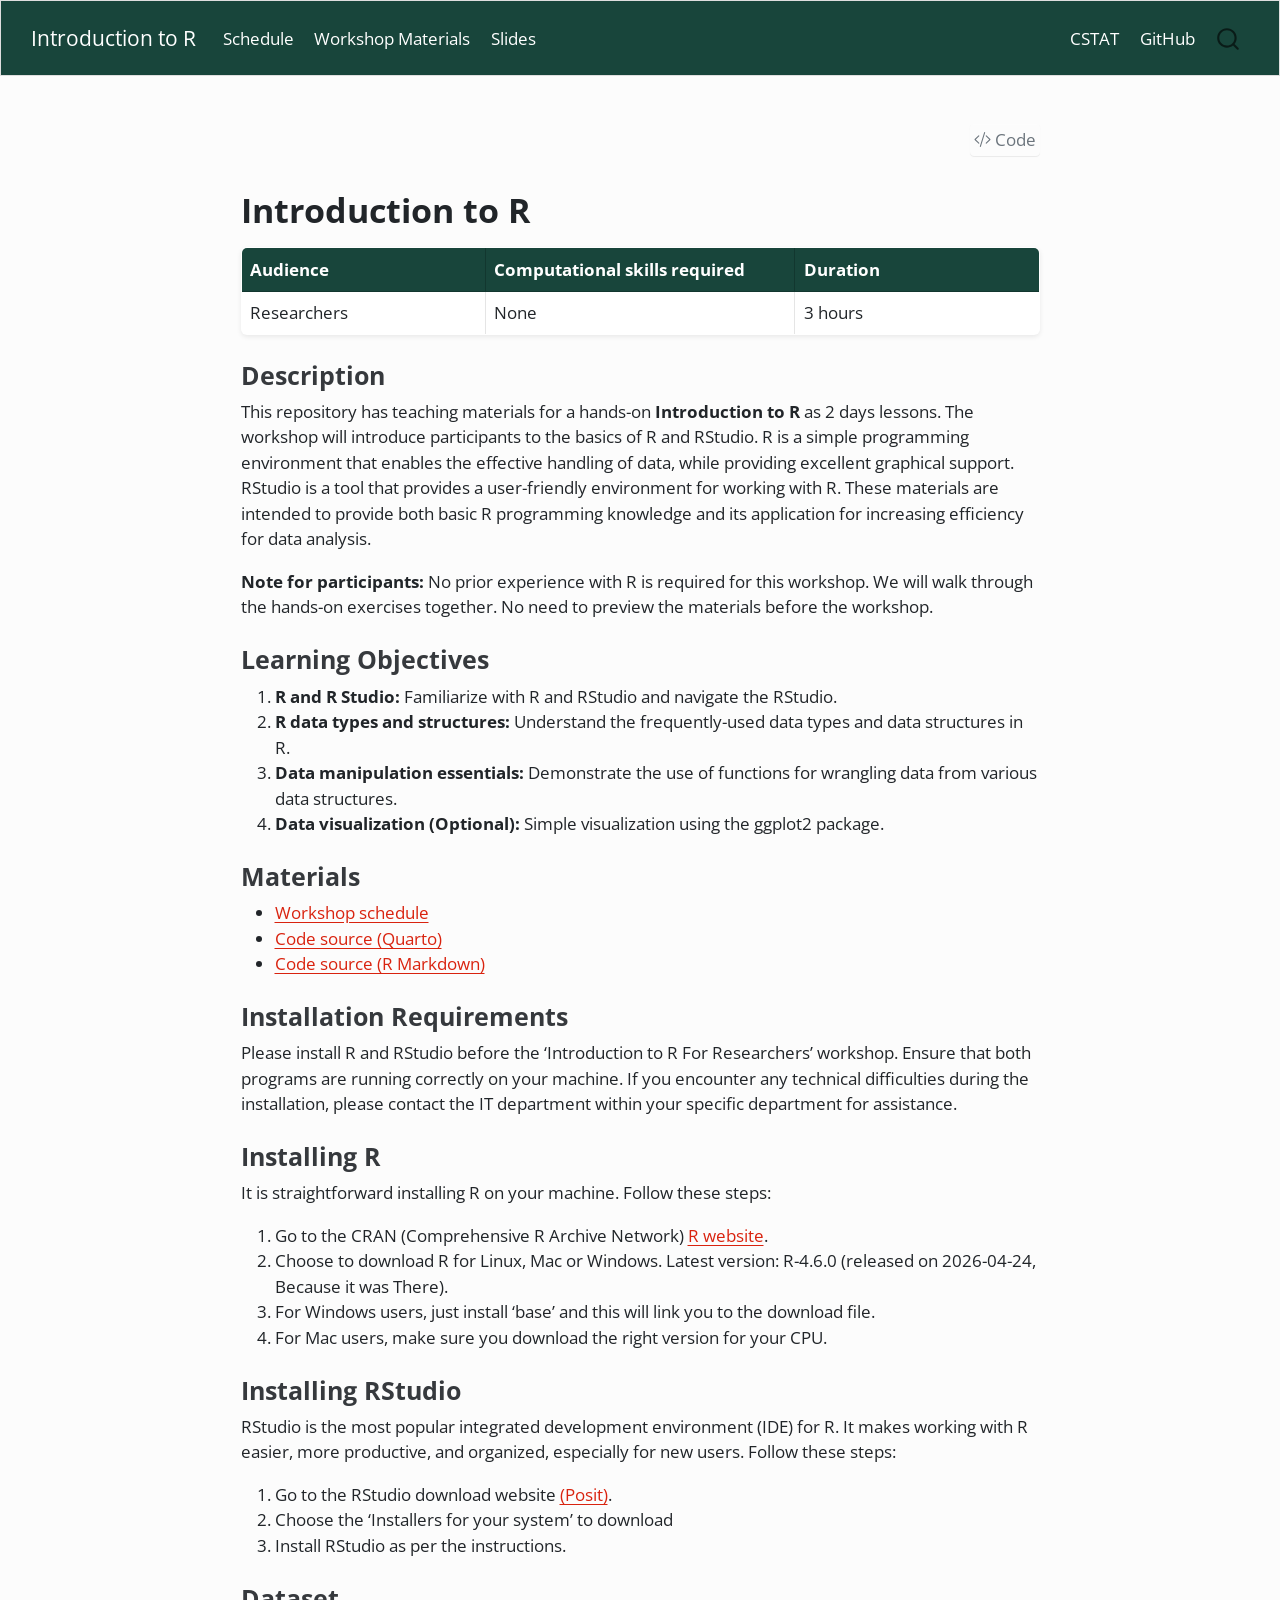
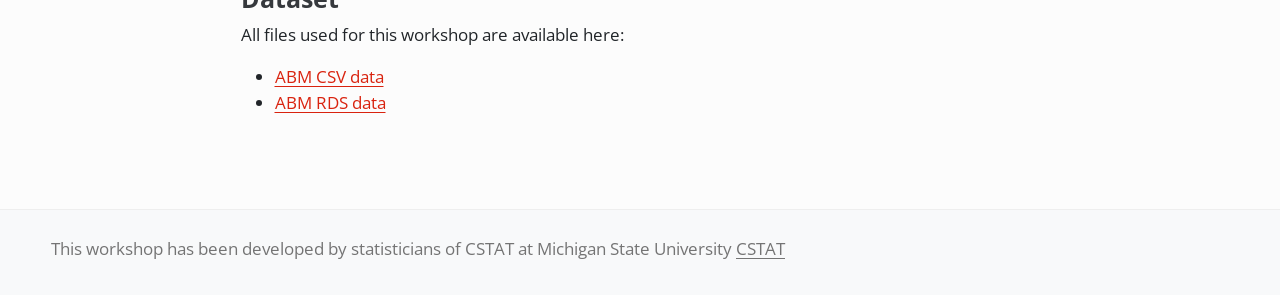
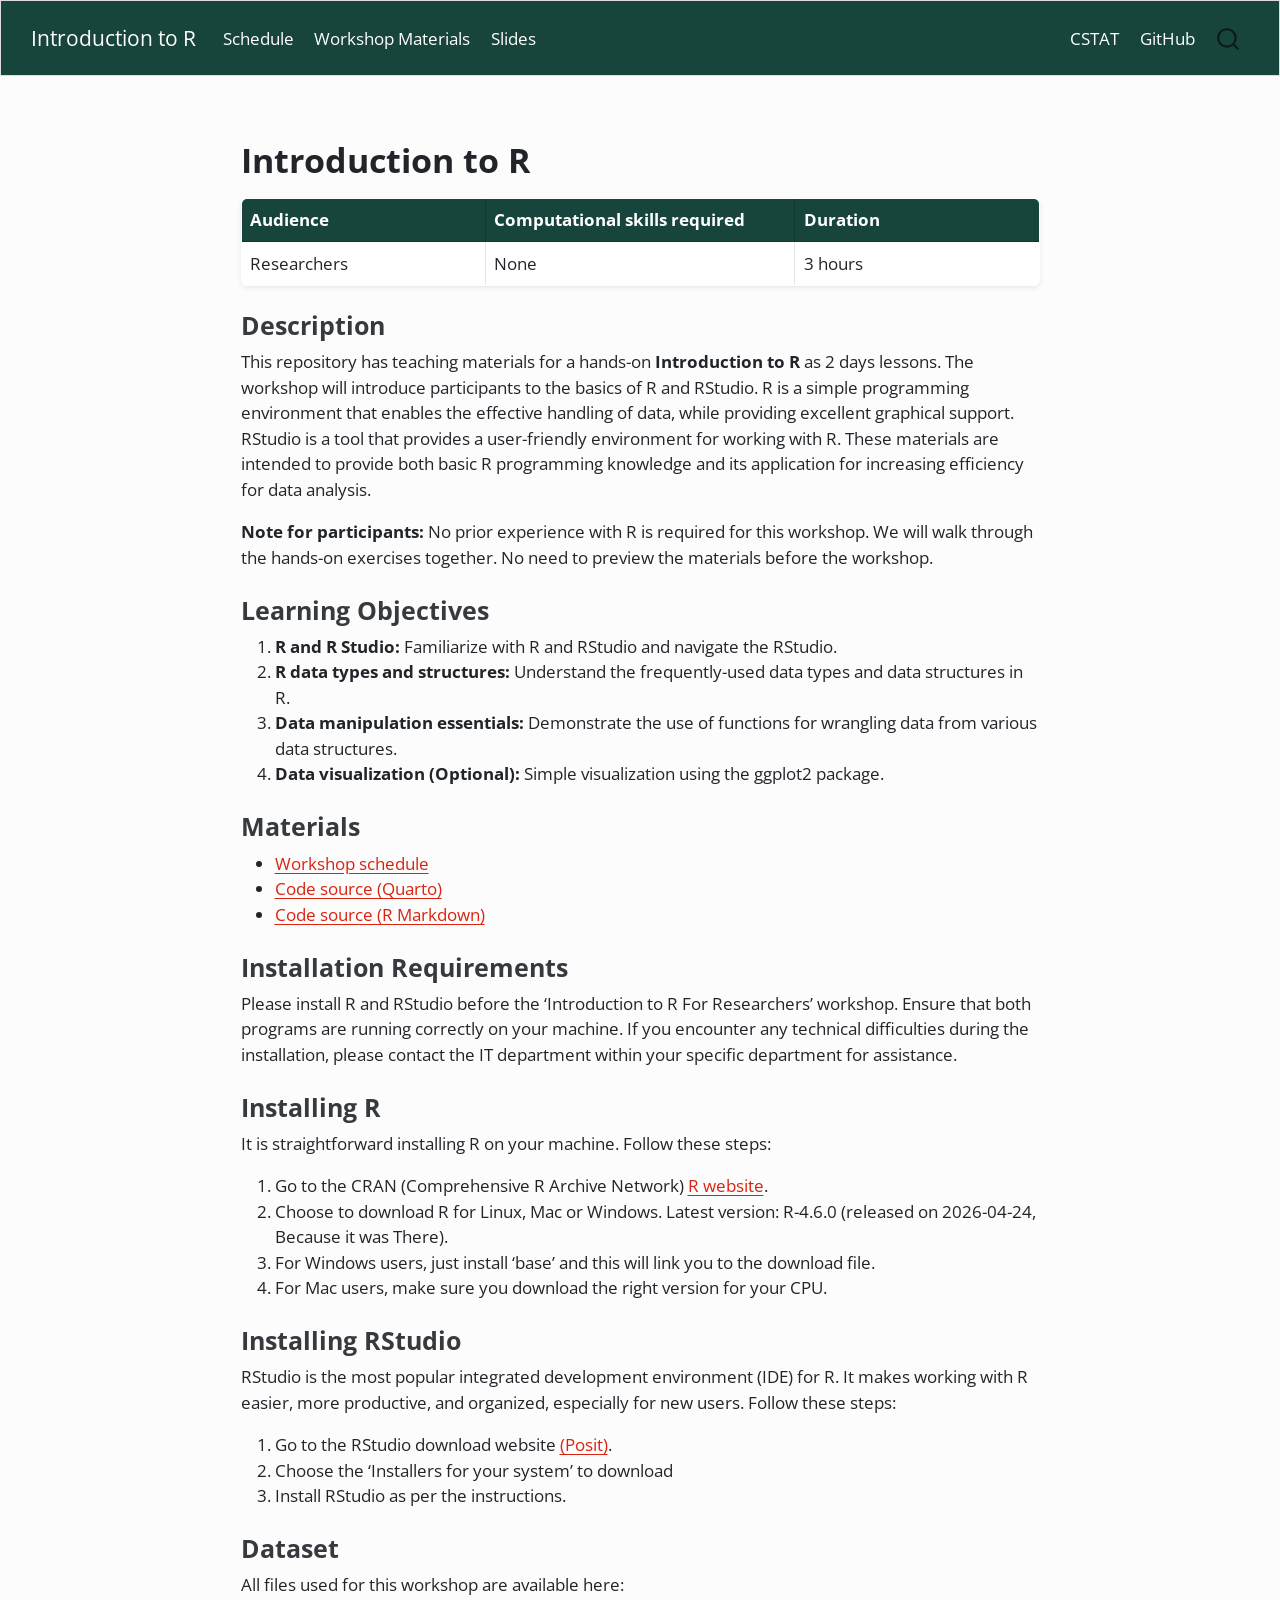
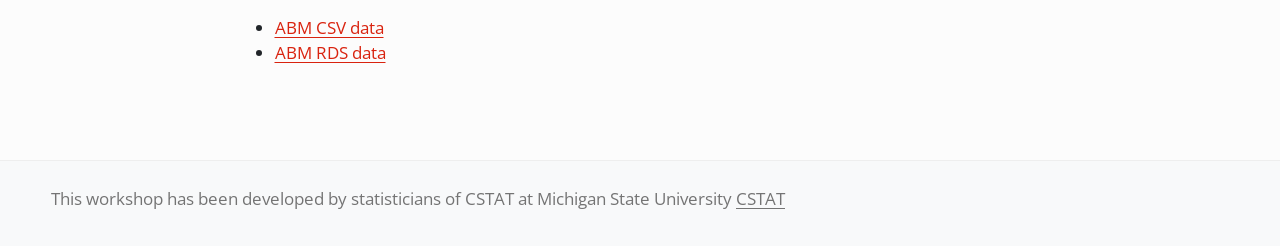
